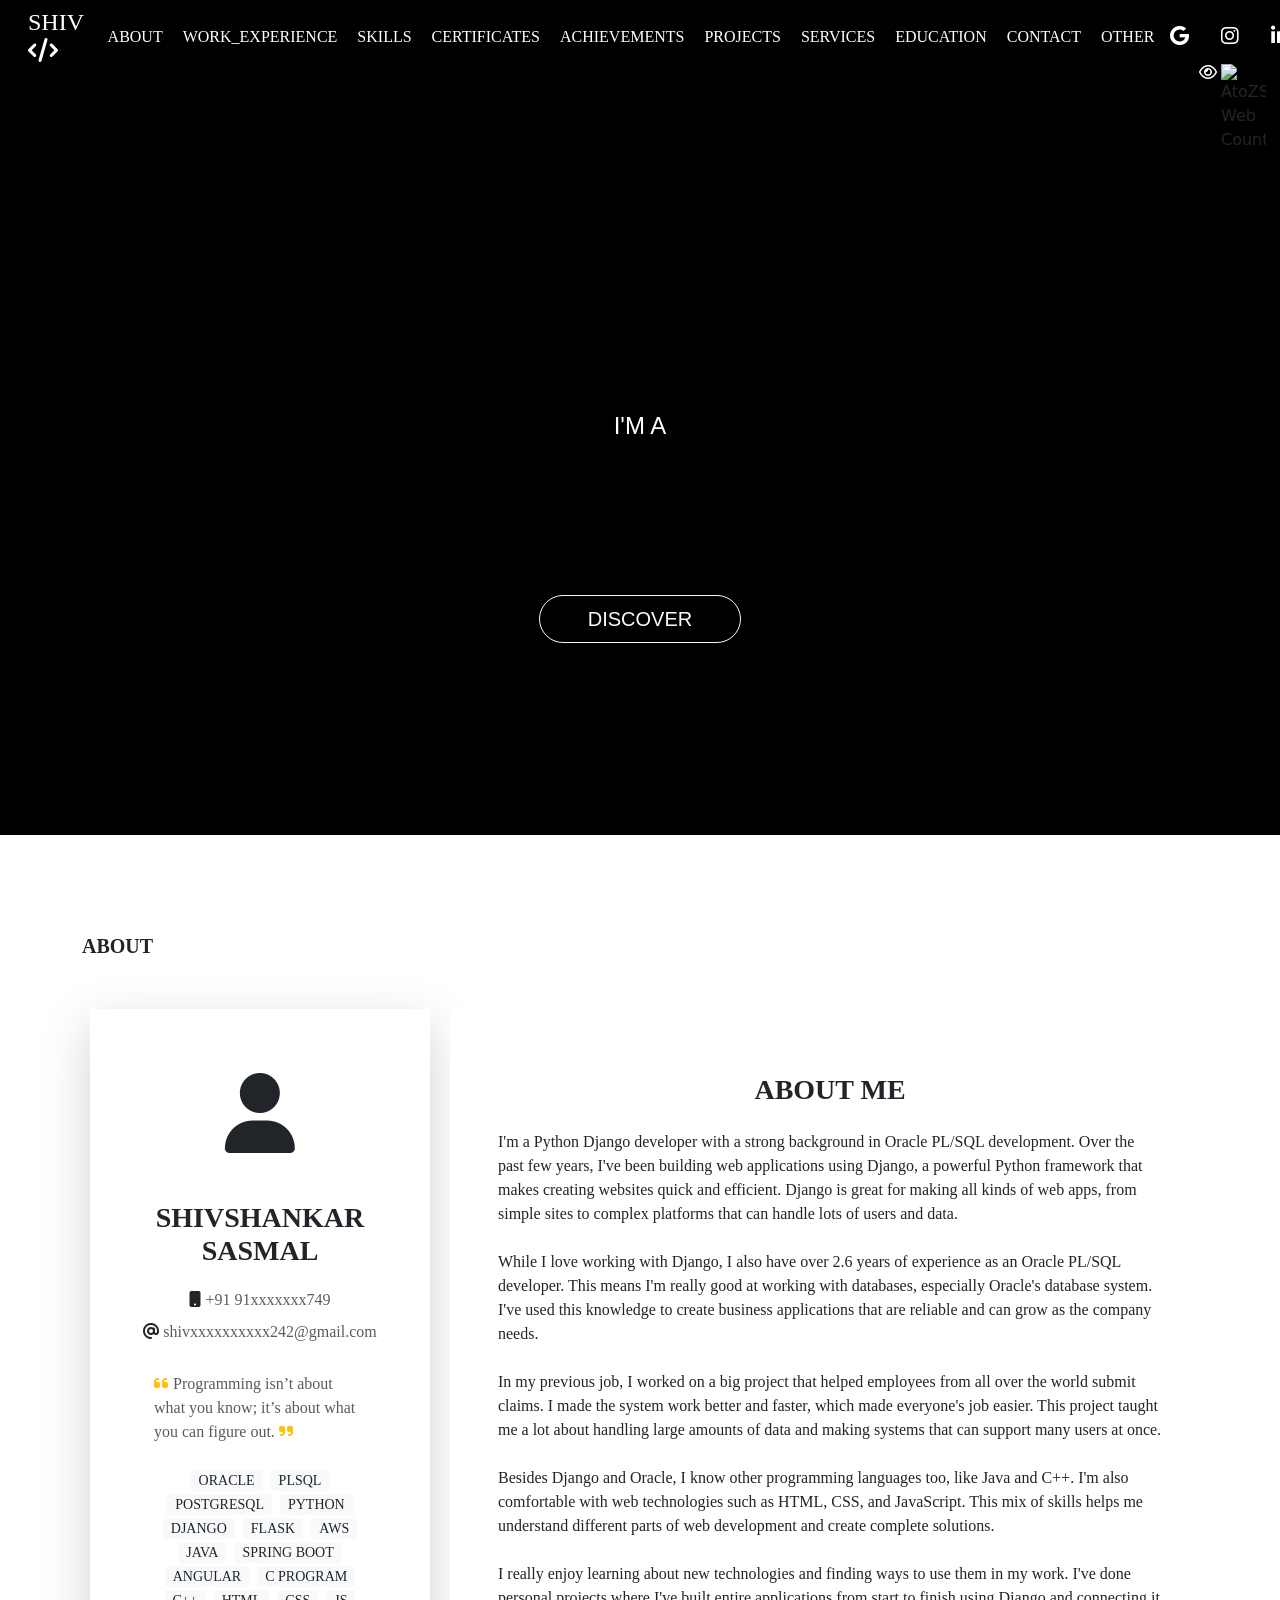
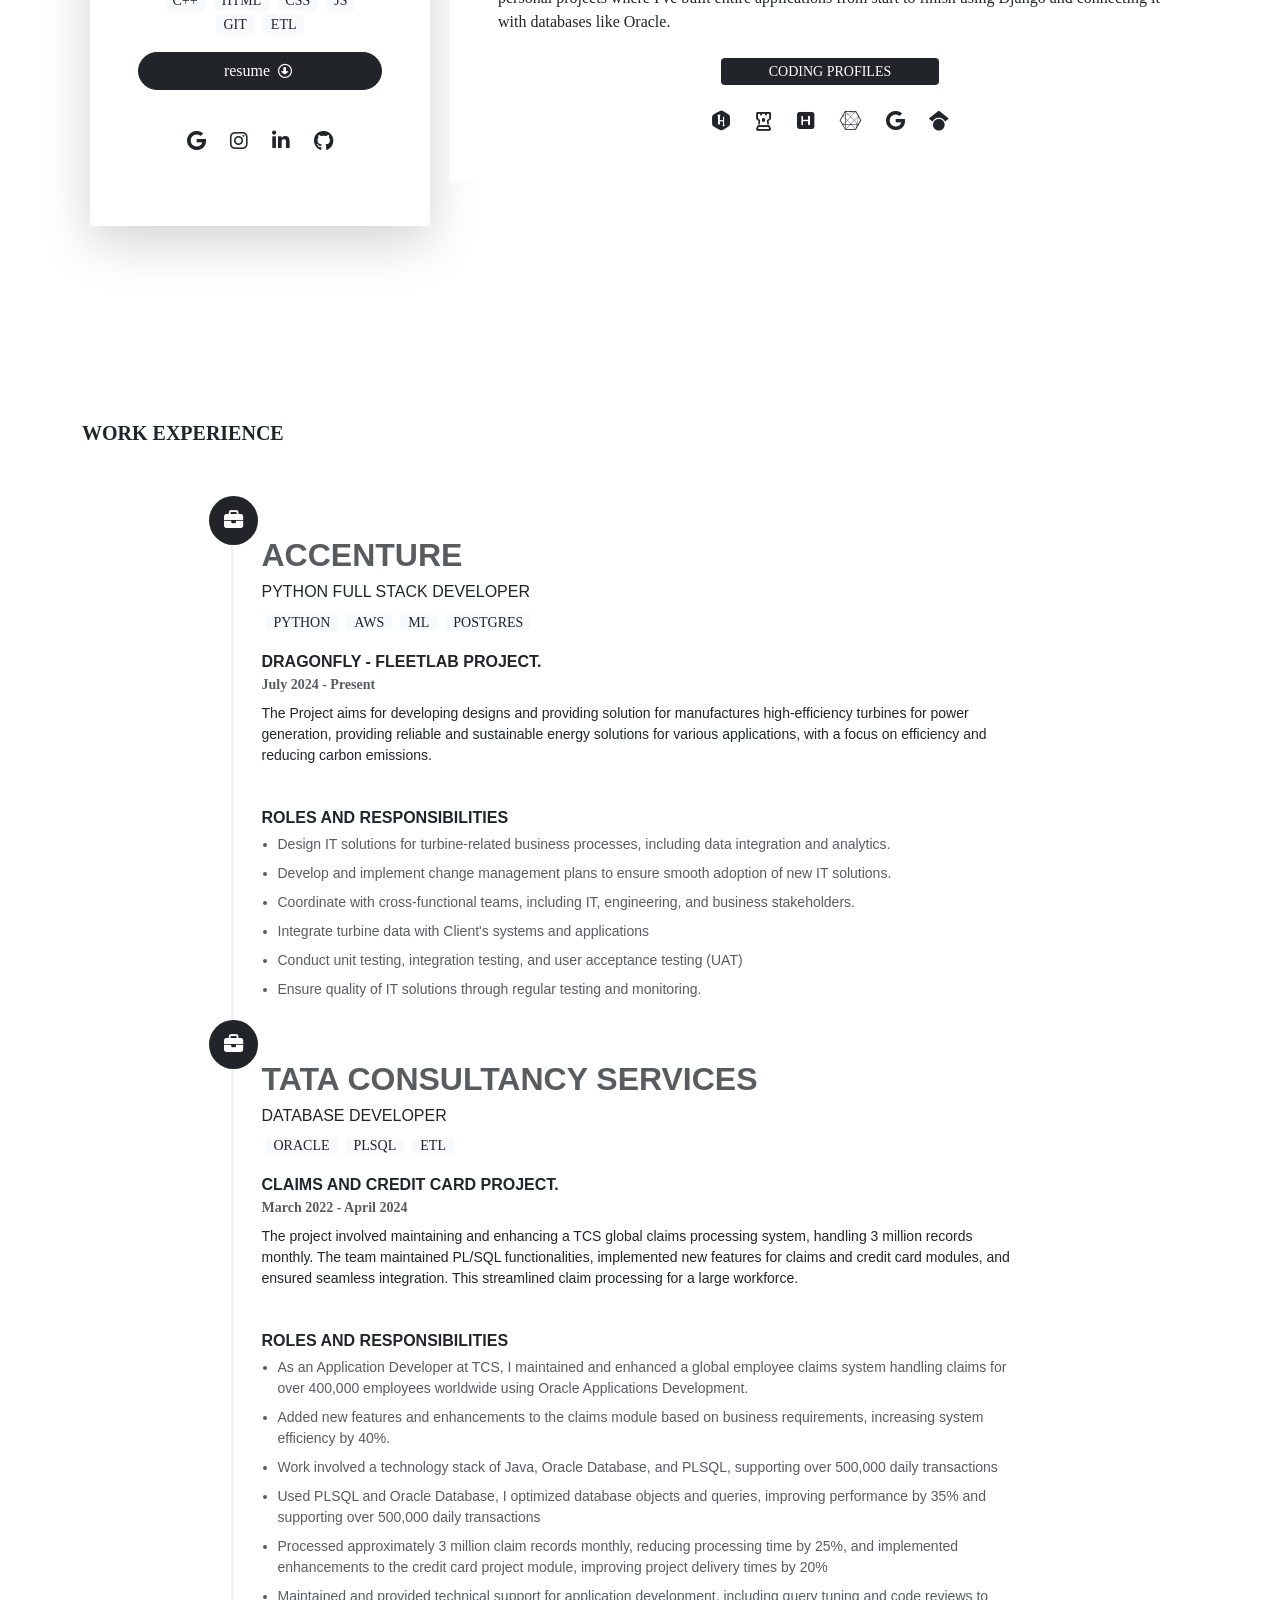
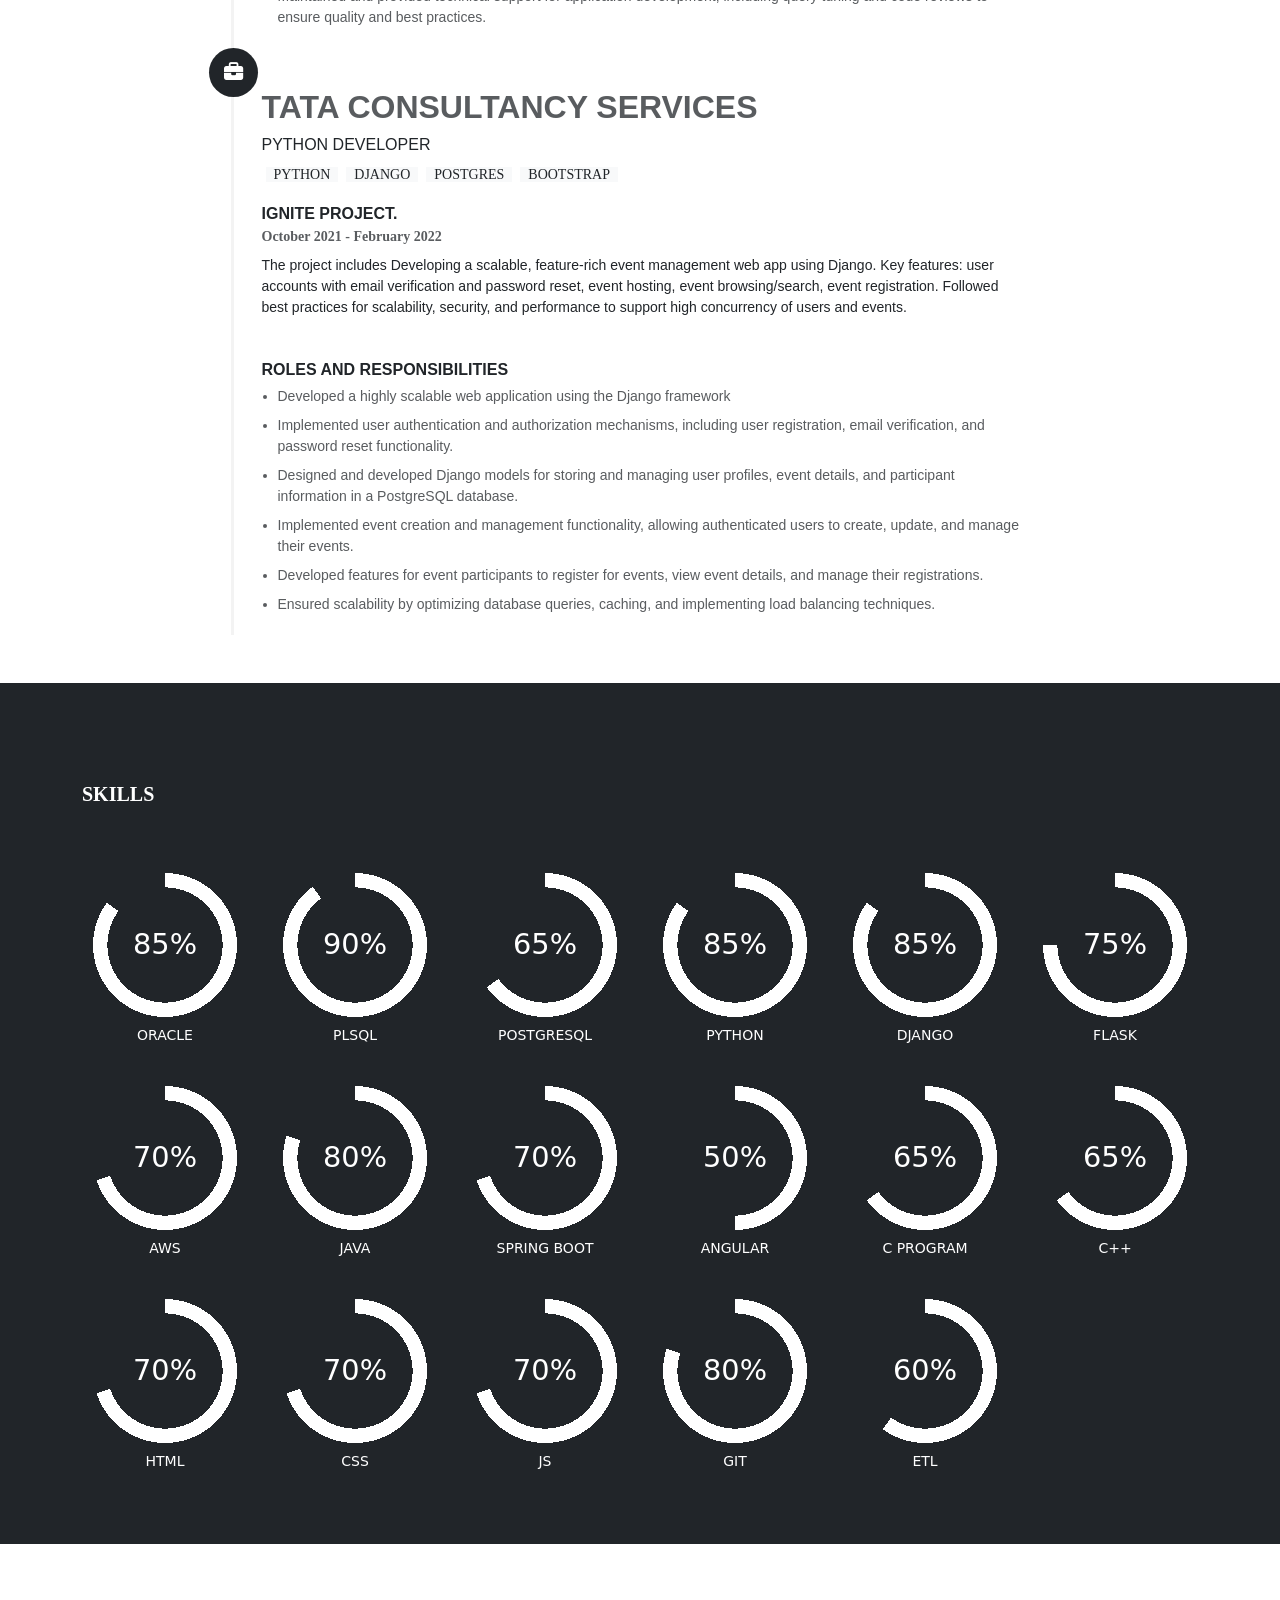
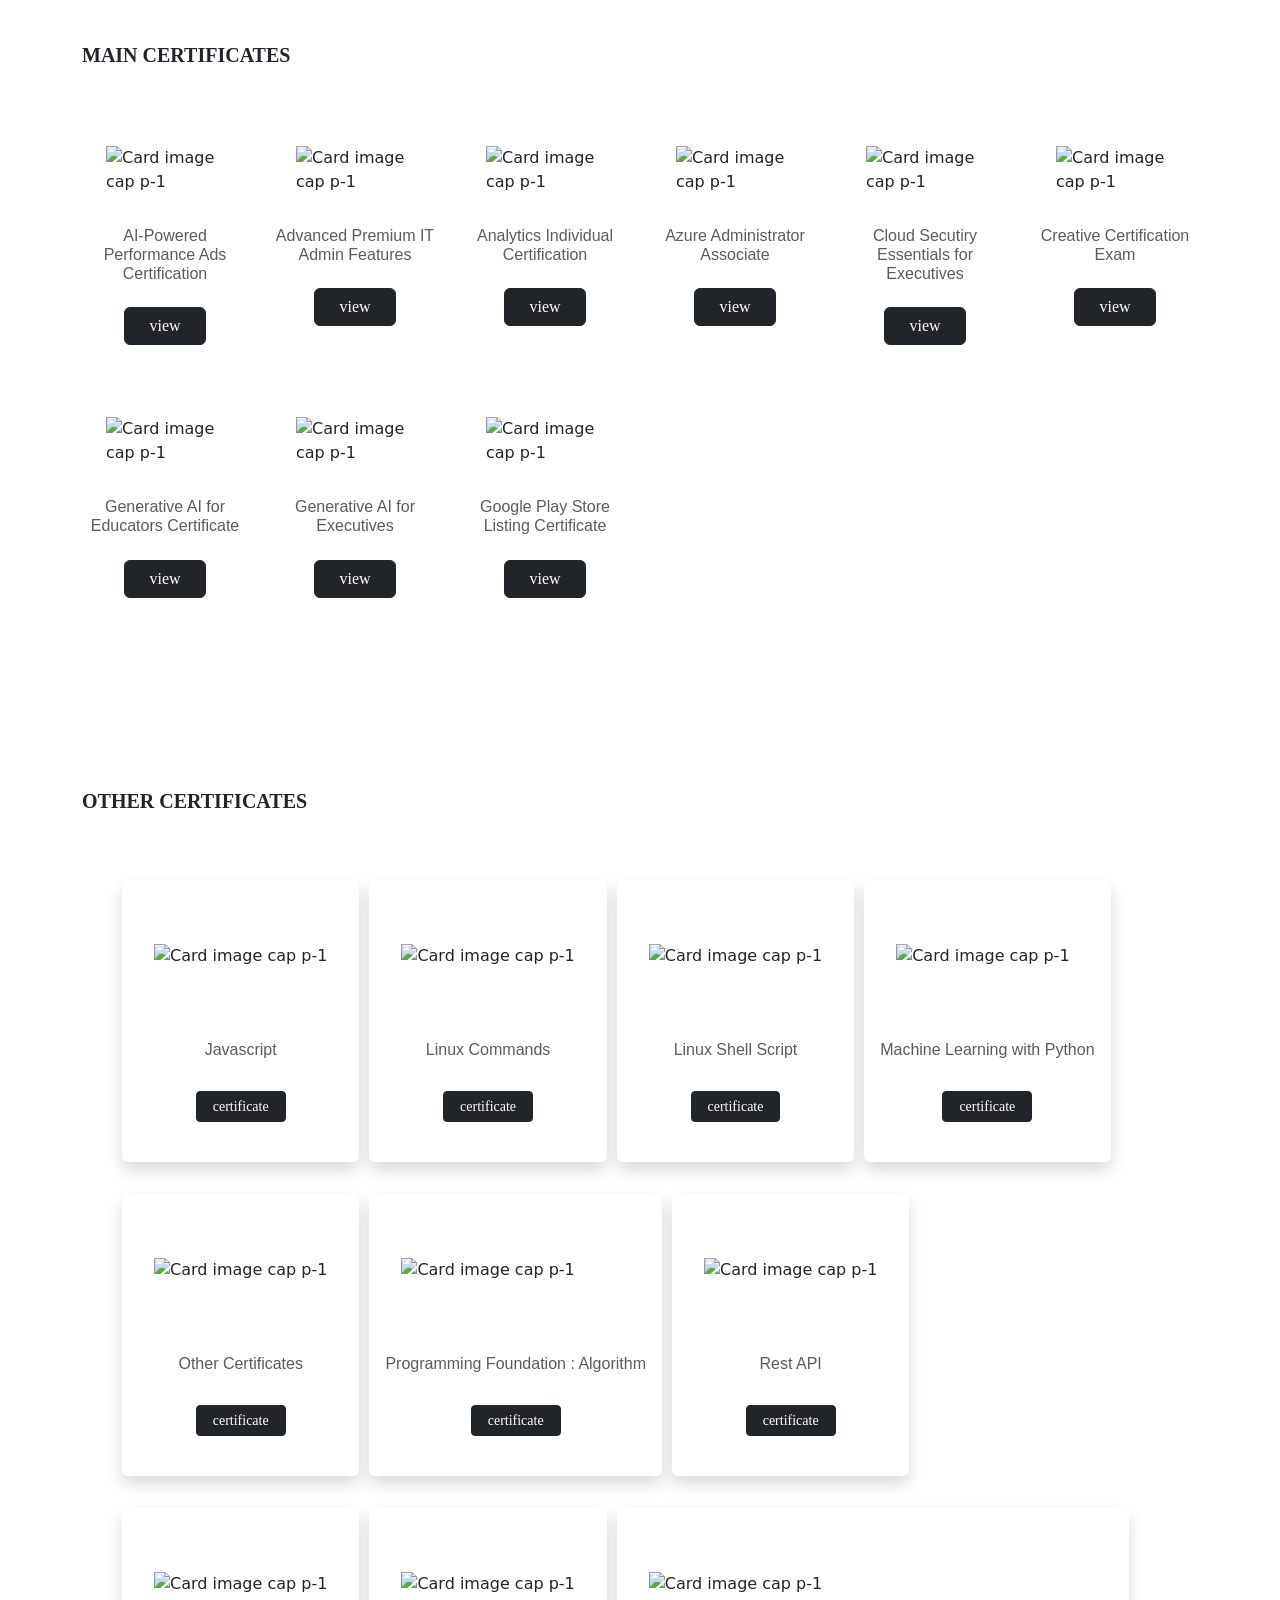
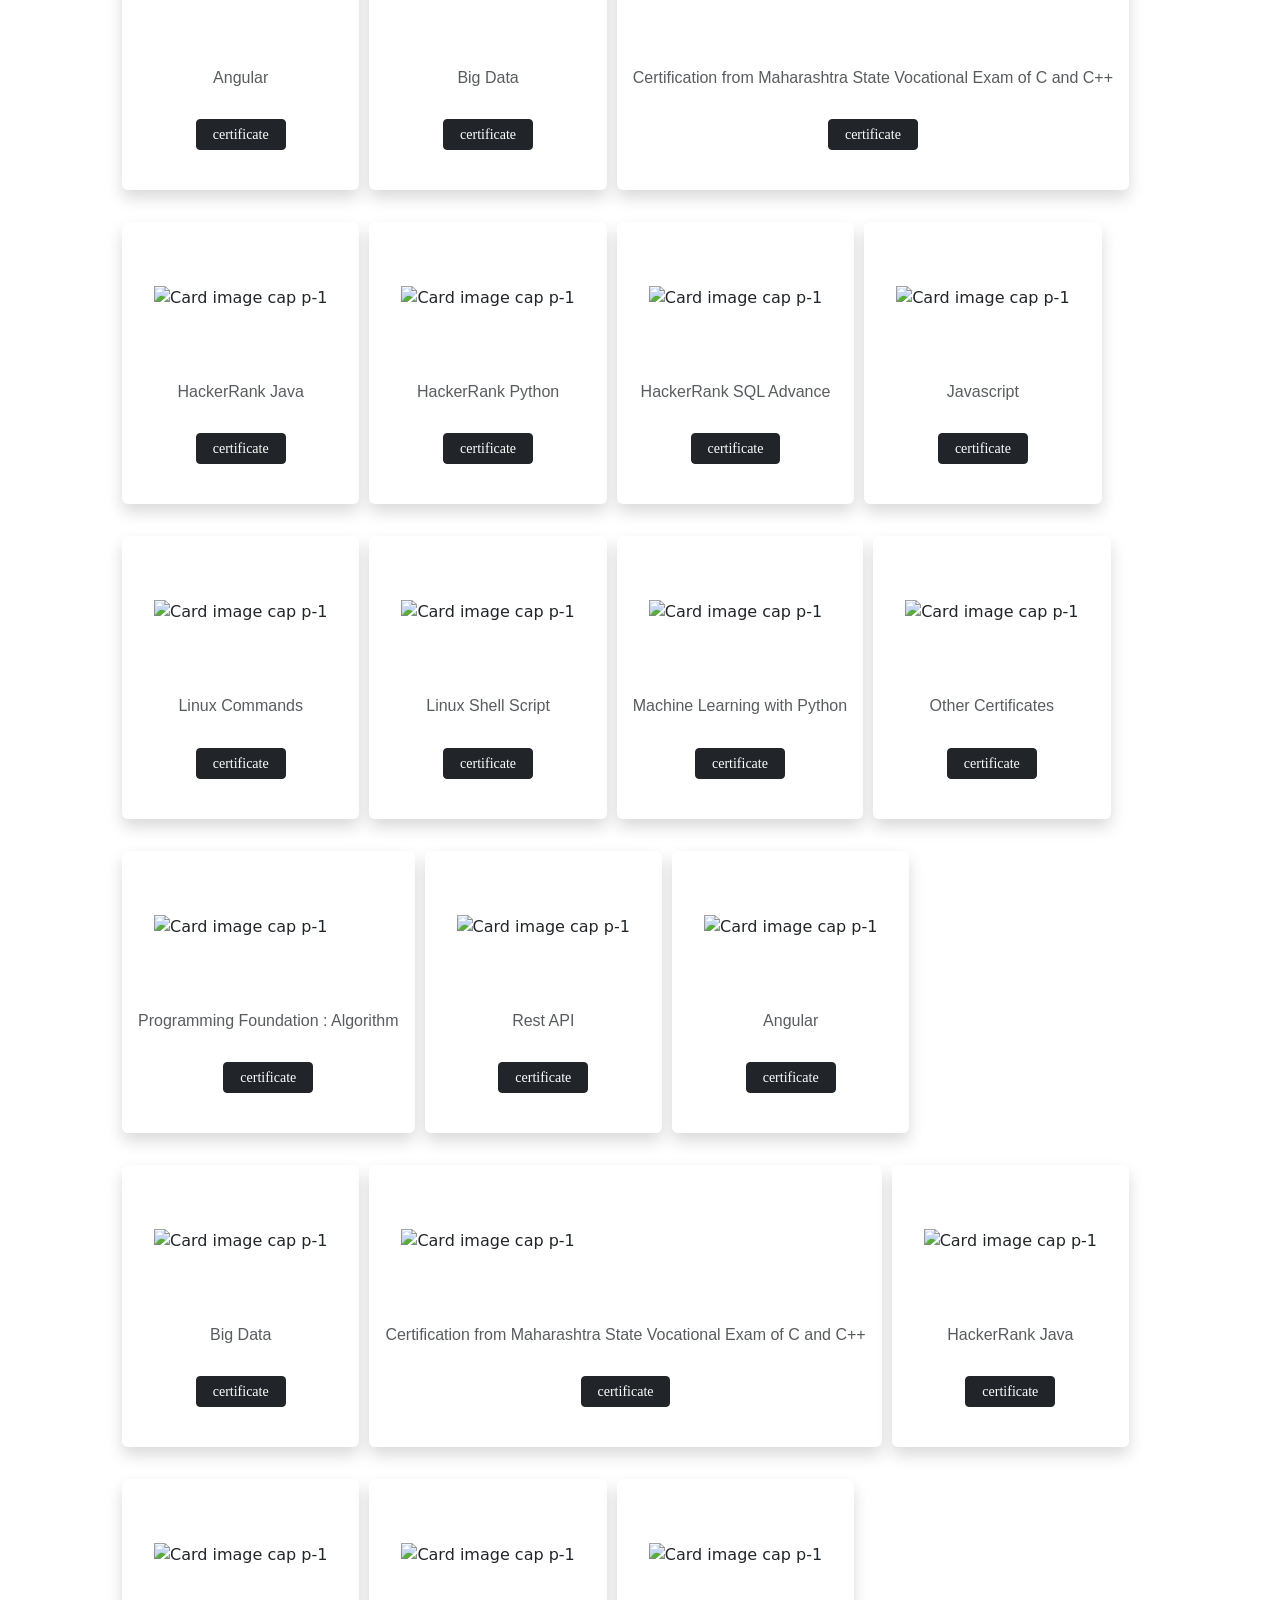
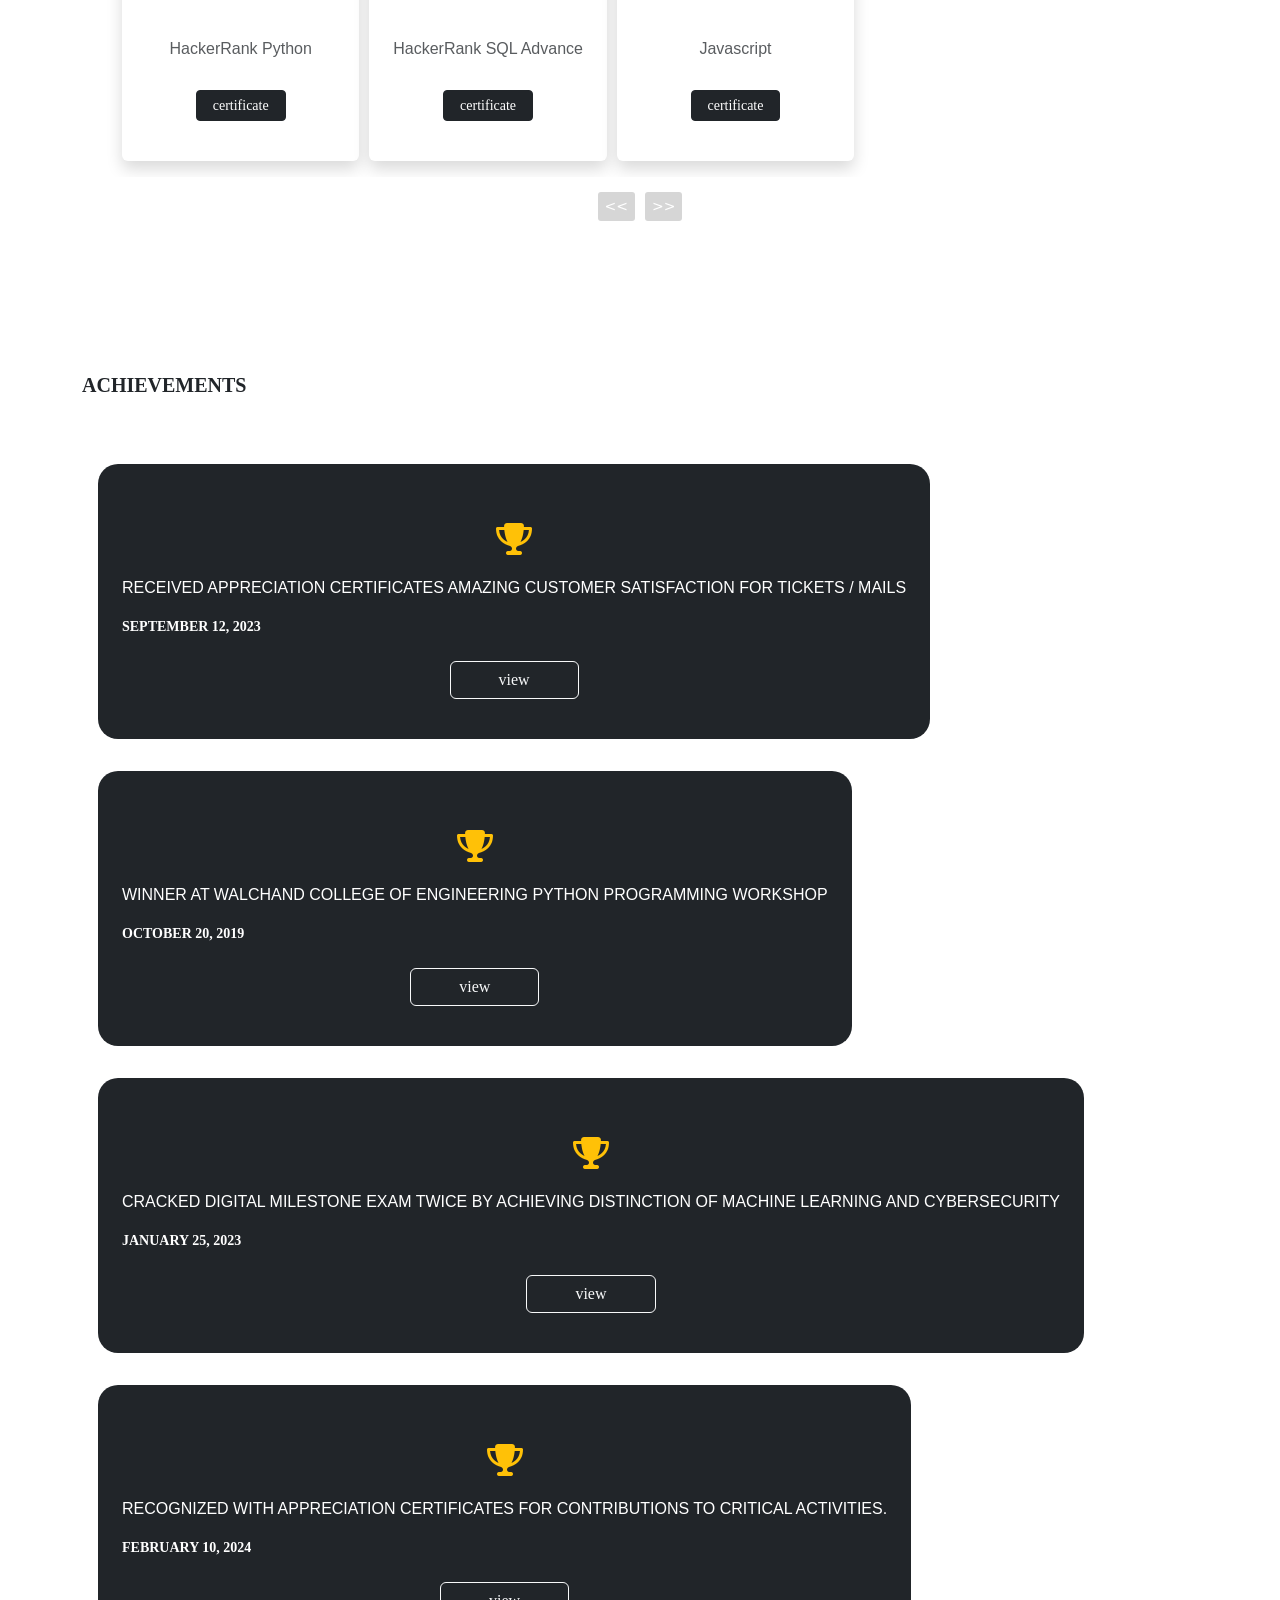
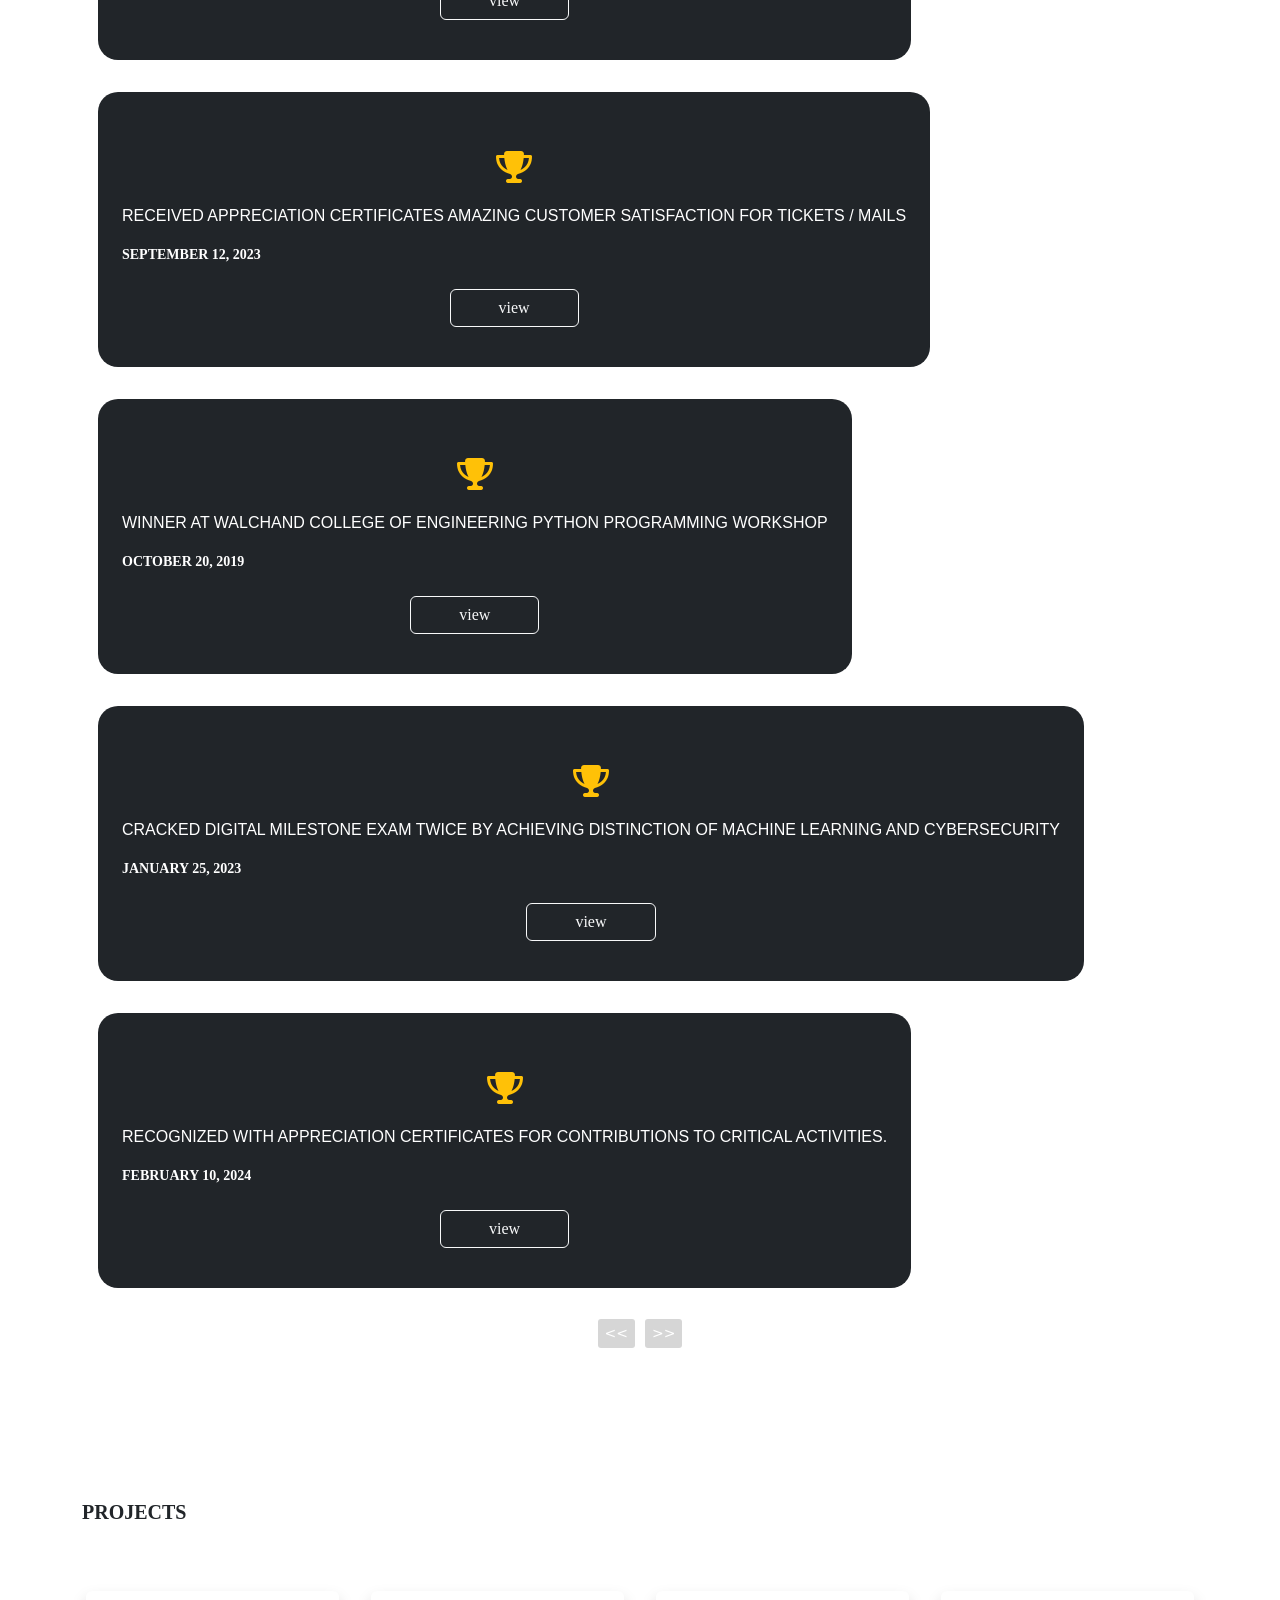
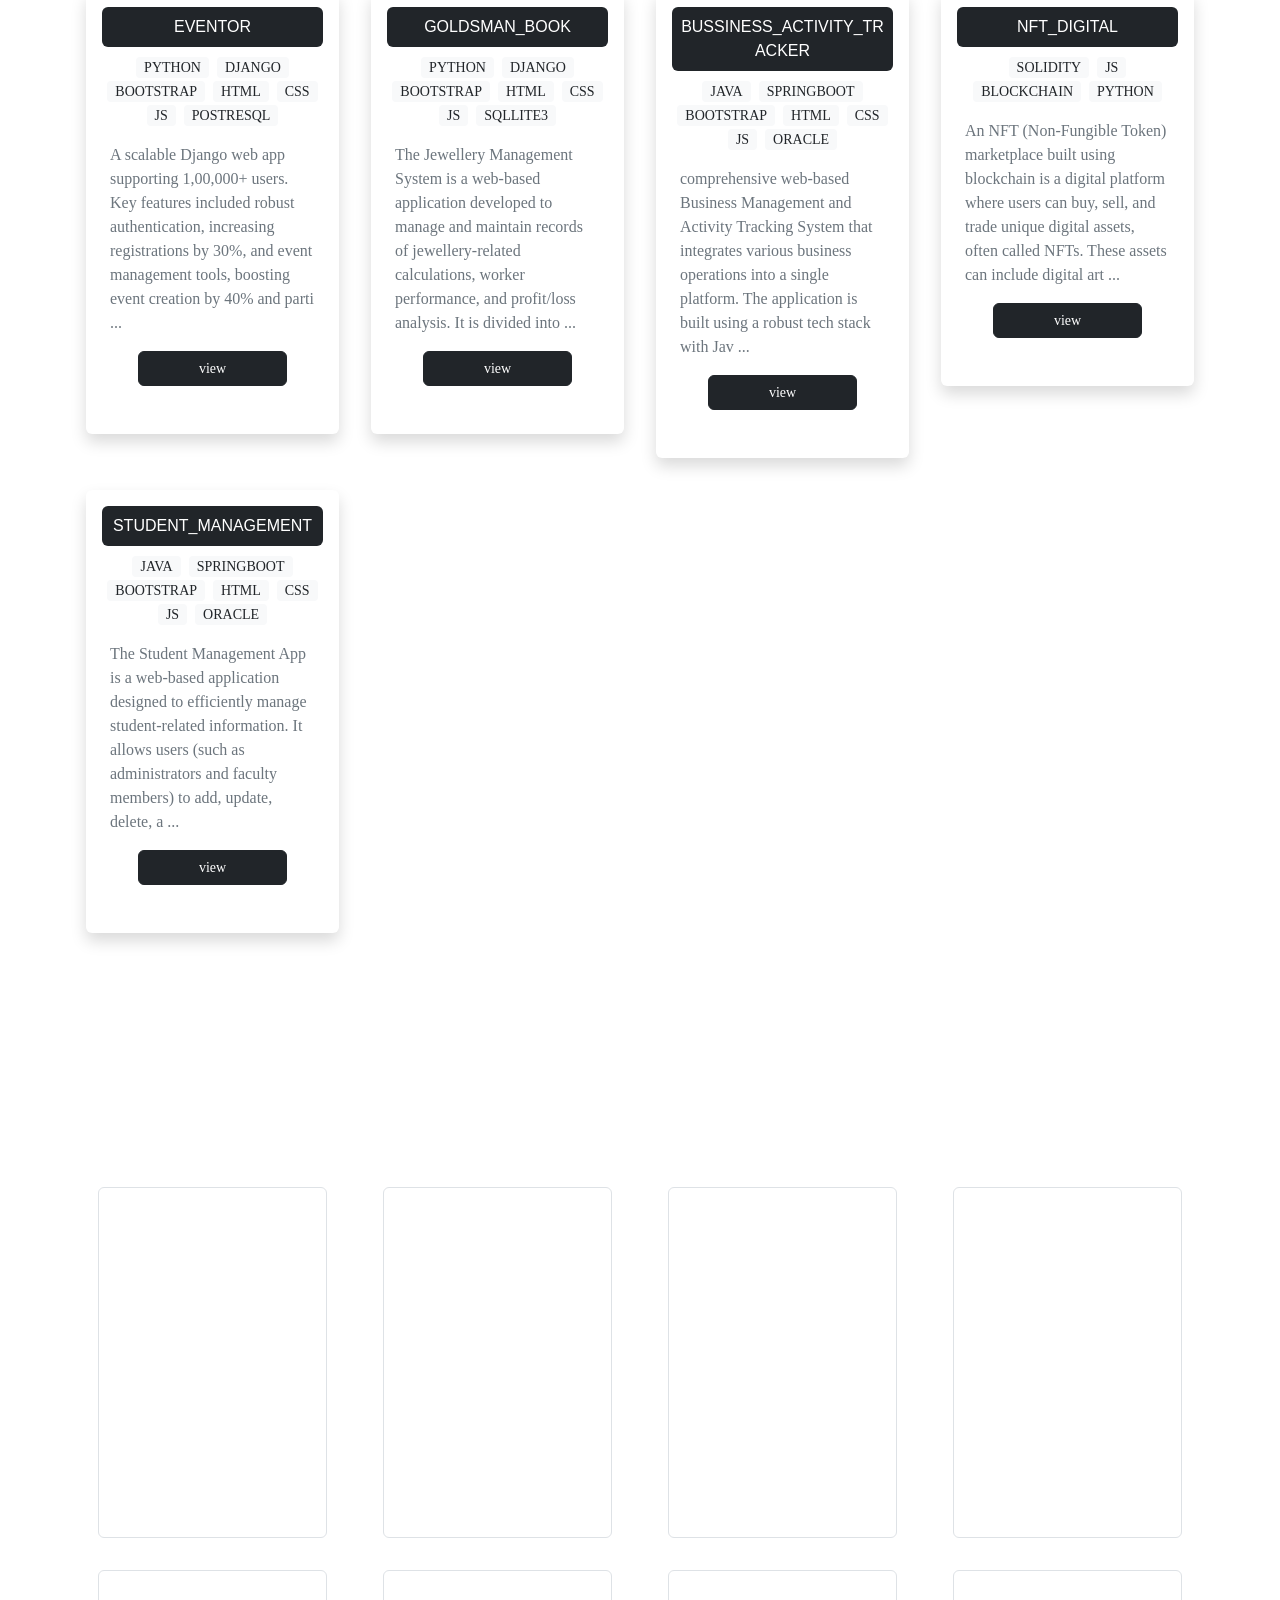
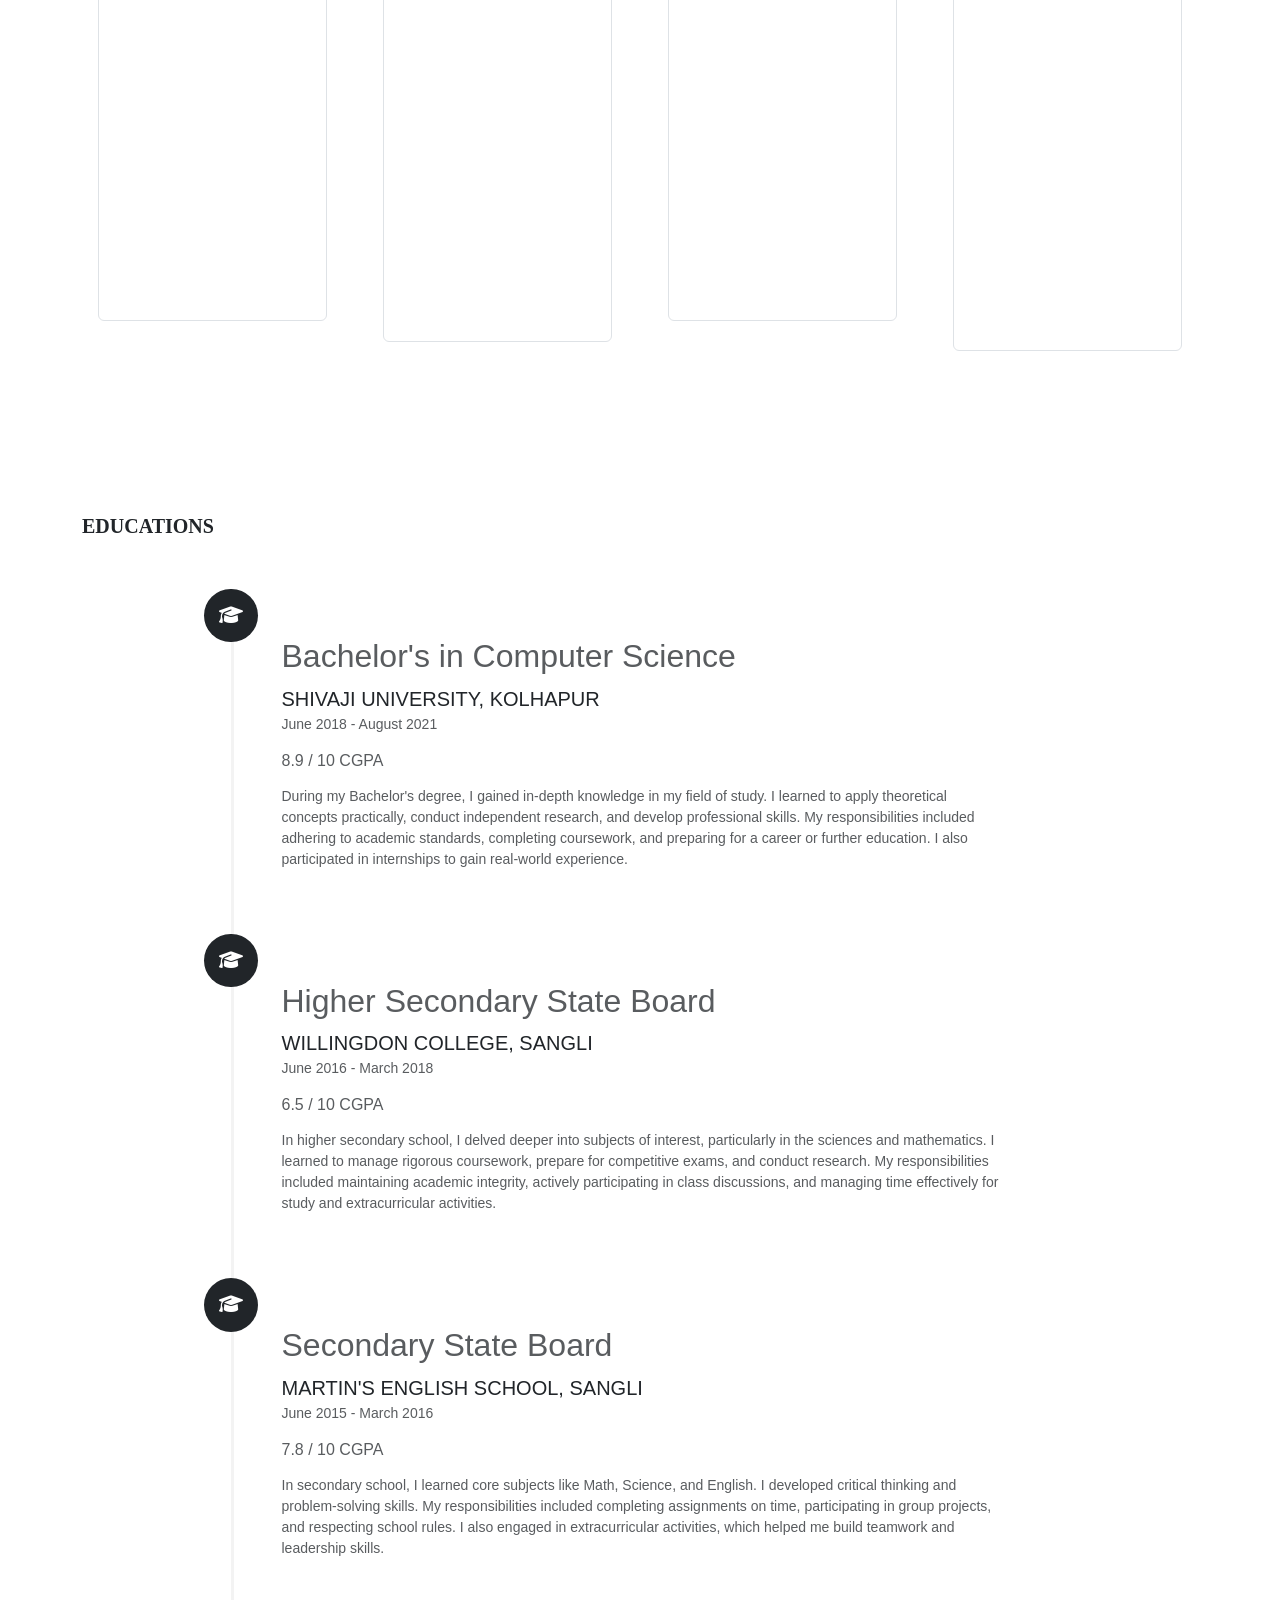
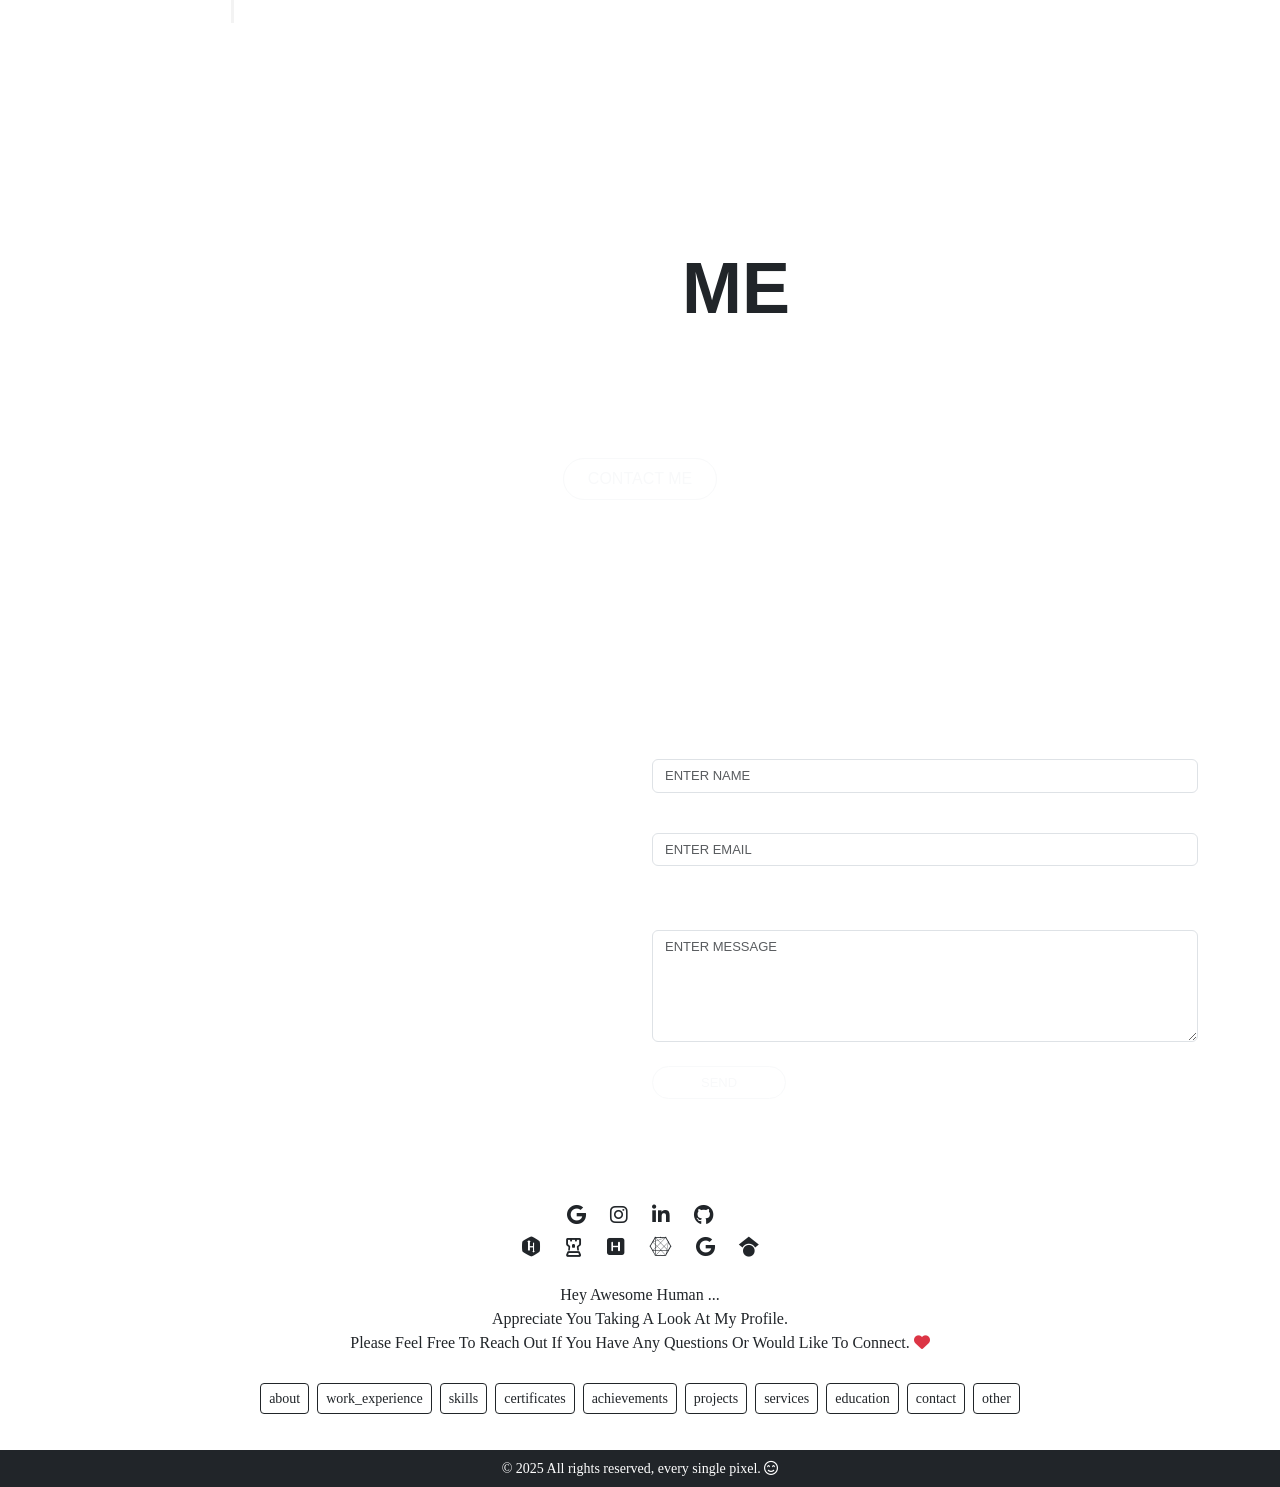
==== index.html @ 8c20015c "Code Updated 17 Mar 2025" ====
<!DOCTYPE html><html lang="en" data-critters-container><head>
  <meta charset="utf-8">
  <title>PORTFOLIO</title>
  <base href="/AngularResumeLive/">
  <meta name="viewport" content="width=device-width, initial-scale=1">
  <link rel="icon" type="image/x-icon" href="favicon.ico">

  <!-- Bootstrap CSS -->
  <link href="https://cdn.jsdelivr.net/npm/bootstrap@5.3.3/dist/css/bootstrap.min.css" rel="stylesheet" integrity="sha384-QWTKZyjpPEjISv5WaRU9OFeRpok6YctnYmDr5pNlyT2bRjXh0JMhjY6hW+ALEwIH" crossorigin="anonymous">

  <!-- Font Awesome  -->
  <link rel="stylesheet" href="https://cdnjs.cloudflare.com/ajax/libs/font-awesome/6.5.2/css/all.min.css">
<style>.owl-carousel,.owl-carousel .owl-item{-webkit-tap-highlight-color:transparent;position:relative}.owl-carousel{display:none;width:100%;z-index:1}.owl-carousel .owl-stage{position:relative;-ms-touch-action:pan-Y;touch-action:manipulation;-moz-backface-visibility:hidden}.owl-carousel .owl-stage:after{content:".";display:block;clear:both;visibility:hidden;line-height:0;height:0}.owl-carousel .owl-stage-outer{position:relative;overflow:hidden;-webkit-transform:translate3d(0,0,0)}.owl-carousel .owl-item{-webkit-backface-visibility:hidden;-moz-backface-visibility:hidden;-ms-backface-visibility:hidden;-webkit-transform:translate3d(0,0,0);-moz-transform:translate3d(0,0,0);-ms-transform:translate3d(0,0,0)}.owl-carousel .owl-item{min-height:1px;float:left;-webkit-backface-visibility:hidden;-webkit-touch-callout:none}.owl-carousel .owl-item img{display:block;width:100%}.owl-carousel .owl-dots.disabled{display:none}.owl-carousel.owl-loaded{display:block}.owl-carousel .owl-nav .owl-next,.owl-carousel .owl-nav .owl-prev{cursor:pointer;-webkit-user-select:none;-khtml-user-select:none;-moz-user-select:none;-ms-user-select:none;user-select:none}.owl-carousel.owl-drag .owl-item{-ms-touch-action:pan-y;touch-action:pan-y;-webkit-user-select:none;-moz-user-select:none;-ms-user-select:none;user-select:none}.owl-theme .owl-dots,.owl-theme .owl-nav{text-align:center;-webkit-tap-highlight-color:transparent}.owl-theme .owl-nav{margin-top:10px}.owl-theme .owl-nav [class*=owl-]{color:#fff;font-size:14px;margin:5px;padding:4px 7px;background:#d6d6d6;display:inline-block;cursor:pointer;border-radius:3px}.owl-theme .owl-nav [class*=owl-]:hover{background:#869791;color:#fff;text-decoration:none}@font-face{font-family:Patrick Hand SC;font-style:normal;font-weight:400;font-display:swap;src:url(https://fonts.gstatic.com/s/patrickhandsc/v15/0nkwC9f7MfsBiWcLtY65AWDK873lgSK7FQc.woff2) format("woff2");unicode-range:U+0102-0103,U+0110-0111,U+0128-0129,U+0168-0169,U+01A0-01A1,U+01AF-01B0,U+0300-0301,U+0303-0304,U+0308-0309,U+0323,U+0329,U+1EA0-1EF9,U+20AB}@font-face{font-family:Patrick Hand SC;font-style:normal;font-weight:400;font-display:swap;src:url(https://fonts.gstatic.com/s/patrickhandsc/v15/0nkwC9f7MfsBiWcLtY65AWDK873lgCK7FQc.woff2) format("woff2");unicode-range:U+0100-02BA,U+02BD-02C5,U+02C7-02CC,U+02CE-02D7,U+02DD-02FF,U+0304,U+0308,U+0329,U+1D00-1DBF,U+1E00-1E9F,U+1EF2-1EFF,U+2020,U+20A0-20AB,U+20AD-20C0,U+2113,U+2C60-2C7F,U+A720-A7FF}@font-face{font-family:Patrick Hand SC;font-style:normal;font-weight:400;font-display:swap;src:url(https://fonts.gstatic.com/s/patrickhandsc/v15/0nkwC9f7MfsBiWcLtY65AWDK873ljiK7.woff2) format("woff2");unicode-range:U+0000-00FF,U+0131,U+0152-0153,U+02BB-02BC,U+02C6,U+02DA,U+02DC,U+0304,U+0308,U+0329,U+2000-206F,U+20AC,U+2122,U+2191,U+2193,U+2212,U+2215,U+FEFF,U+FFFD}@font-face{font-family:Handlee;font-style:normal;font-weight:400;font-display:swap;src:url(https://fonts.gstatic.com/s/handlee/v18/-F6xfjBsISg9aMakPm3wow.woff2) format("woff2");unicode-range:U+0000-00FF,U+0131,U+0152-0153,U+02BB-02BC,U+02C6,U+02DA,U+02DC,U+0304,U+0308,U+0329,U+2000-206F,U+20AC,U+2122,U+2191,U+2193,U+2212,U+2215,U+FEFF,U+FFFD}@font-face{font-family:Patrick Hand;font-style:normal;font-weight:400;font-display:swap;src:url(https://fonts.gstatic.com/s/patrickhand/v23/LDI1apSQOAYtSuYWp8ZhfYe8UcLLq7s.woff2) format("woff2");unicode-range:U+0102-0103,U+0110-0111,U+0128-0129,U+0168-0169,U+01A0-01A1,U+01AF-01B0,U+0300-0301,U+0303-0304,U+0308-0309,U+0323,U+0329,U+1EA0-1EF9,U+20AB}@font-face{font-family:Patrick Hand;font-style:normal;font-weight:400;font-display:swap;src:url(https://fonts.gstatic.com/s/patrickhand/v23/LDI1apSQOAYtSuYWp8ZhfYe8UMLLq7s.woff2) format("woff2");unicode-range:U+0100-02BA,U+02BD-02C5,U+02C7-02CC,U+02CE-02D7,U+02DD-02FF,U+0304,U+0308,U+0329,U+1D00-1DBF,U+1E00-1E9F,U+1EF2-1EFF,U+2020,U+20A0-20AB,U+20AD-20C0,U+2113,U+2C60-2C7F,U+A720-A7FF}@font-face{font-family:Patrick Hand;font-style:normal;font-weight:400;font-display:swap;src:url(https://fonts.gstatic.com/s/patrickhand/v23/LDI1apSQOAYtSuYWp8ZhfYe8XsLL.woff2) format("woff2");unicode-range:U+0000-00FF,U+0131,U+0152-0153,U+02BB-02BC,U+02C6,U+02DA,U+02DC,U+0304,U+0308,U+0329,U+2000-206F,U+20AC,U+2122,U+2191,U+2193,U+2212,U+2215,U+FEFF,U+FFFD}@font-face{font-family:Poppins;font-style:italic;font-weight:100;font-display:swap;src:url(https://fonts.gstatic.com/s/poppins/v22/pxiAyp8kv8JHgFVrJJLmE0tMMPKzSQ.woff2) format("woff2");unicode-range:U+0100-02BA,U+02BD-02C5,U+02C7-02CC,U+02CE-02D7,U+02DD-02FF,U+0304,U+0308,U+0329,U+1D00-1DBF,U+1E00-1E9F,U+1EF2-1EFF,U+2020,U+20A0-20AB,U+20AD-20C0,U+2113,U+2C60-2C7F,U+A720-A7FF}@font-face{font-family:Poppins;font-style:italic;font-weight:100;font-display:swap;src:url(https://fonts.gstatic.com/s/poppins/v22/pxiAyp8kv8JHgFVrJJLmE0tCMPI.woff2) format("woff2");unicode-range:U+0000-00FF,U+0131,U+0152-0153,U+02BB-02BC,U+02C6,U+02DA,U+02DC,U+0304,U+0308,U+0329,U+2000-206F,U+20AC,U+2122,U+2191,U+2193,U+2212,U+2215,U+FEFF,U+FFFD}@font-face{font-family:Poppins;font-style:italic;font-weight:200;font-display:swap;src:url(https://fonts.gstatic.com/s/poppins/v22/pxiDyp8kv8JHgFVrJJLmv1pVGdeOcEg.woff2) format("woff2");unicode-range:U+0100-02BA,U+02BD-02C5,U+02C7-02CC,U+02CE-02D7,U+02DD-02FF,U+0304,U+0308,U+0329,U+1D00-1DBF,U+1E00-1E9F,U+1EF2-1EFF,U+2020,U+20A0-20AB,U+20AD-20C0,U+2113,U+2C60-2C7F,U+A720-A7FF}@font-face{font-family:Poppins;font-style:italic;font-weight:200;font-display:swap;src:url(https://fonts.gstatic.com/s/poppins/v22/pxiDyp8kv8JHgFVrJJLmv1pVF9eO.woff2) format("woff2");unicode-range:U+0000-00FF,U+0131,U+0152-0153,U+02BB-02BC,U+02C6,U+02DA,U+02DC,U+0304,U+0308,U+0329,U+2000-206F,U+20AC,U+2122,U+2191,U+2193,U+2212,U+2215,U+FEFF,U+FFFD}@font-face{font-family:Poppins;font-style:italic;font-weight:300;font-display:swap;src:url(https://fonts.gstatic.com/s/poppins/v22/pxiDyp8kv8JHgFVrJJLm21lVGdeOcEg.woff2) format("woff2");unicode-range:U+0100-02BA,U+02BD-02C5,U+02C7-02CC,U+02CE-02D7,U+02DD-02FF,U+0304,U+0308,U+0329,U+1D00-1DBF,U+1E00-1E9F,U+1EF2-1EFF,U+2020,U+20A0-20AB,U+20AD-20C0,U+2113,U+2C60-2C7F,U+A720-A7FF}@font-face{font-family:Poppins;font-style:italic;font-weight:300;font-display:swap;src:url(https://fonts.gstatic.com/s/poppins/v22/pxiDyp8kv8JHgFVrJJLm21lVF9eO.woff2) format("woff2");unicode-range:U+0000-00FF,U+0131,U+0152-0153,U+02BB-02BC,U+02C6,U+02DA,U+02DC,U+0304,U+0308,U+0329,U+2000-206F,U+20AC,U+2122,U+2191,U+2193,U+2212,U+2215,U+FEFF,U+FFFD}@font-face{font-family:Poppins;font-style:italic;font-weight:400;font-display:swap;src:url(https://fonts.gstatic.com/s/poppins/v22/pxiGyp8kv8JHgFVrJJLufntAKPY.woff2) format("woff2");unicode-range:U+0100-02BA,U+02BD-02C5,U+02C7-02CC,U+02CE-02D7,U+02DD-02FF,U+0304,U+0308,U+0329,U+1D00-1DBF,U+1E00-1E9F,U+1EF2-1EFF,U+2020,U+20A0-20AB,U+20AD-20C0,U+2113,U+2C60-2C7F,U+A720-A7FF}@font-face{font-family:Poppins;font-style:italic;font-weight:400;font-display:swap;src:url(https://fonts.gstatic.com/s/poppins/v22/pxiGyp8kv8JHgFVrJJLucHtA.woff2) format("woff2");unicode-range:U+0000-00FF,U+0131,U+0152-0153,U+02BB-02BC,U+02C6,U+02DA,U+02DC,U+0304,U+0308,U+0329,U+2000-206F,U+20AC,U+2122,U+2191,U+2193,U+2212,U+2215,U+FEFF,U+FFFD}@font-face{font-family:Poppins;font-style:italic;font-weight:500;font-display:swap;src:url(https://fonts.gstatic.com/s/poppins/v22/pxiDyp8kv8JHgFVrJJLmg1hVGdeOcEg.woff2) format("woff2");unicode-range:U+0100-02BA,U+02BD-02C5,U+02C7-02CC,U+02CE-02D7,U+02DD-02FF,U+0304,U+0308,U+0329,U+1D00-1DBF,U+1E00-1E9F,U+1EF2-1EFF,U+2020,U+20A0-20AB,U+20AD-20C0,U+2113,U+2C60-2C7F,U+A720-A7FF}@font-face{font-family:Poppins;font-style:italic;font-weight:500;font-display:swap;src:url(https://fonts.gstatic.com/s/poppins/v22/pxiDyp8kv8JHgFVrJJLmg1hVF9eO.woff2) format("woff2");unicode-range:U+0000-00FF,U+0131,U+0152-0153,U+02BB-02BC,U+02C6,U+02DA,U+02DC,U+0304,U+0308,U+0329,U+2000-206F,U+20AC,U+2122,U+2191,U+2193,U+2212,U+2215,U+FEFF,U+FFFD}@font-face{font-family:Poppins;font-style:italic;font-weight:600;font-display:swap;src:url(https://fonts.gstatic.com/s/poppins/v22/pxiDyp8kv8JHgFVrJJLmr19VGdeOcEg.woff2) format("woff2");unicode-range:U+0100-02BA,U+02BD-02C5,U+02C7-02CC,U+02CE-02D7,U+02DD-02FF,U+0304,U+0308,U+0329,U+1D00-1DBF,U+1E00-1E9F,U+1EF2-1EFF,U+2020,U+20A0-20AB,U+20AD-20C0,U+2113,U+2C60-2C7F,U+A720-A7FF}@font-face{font-family:Poppins;font-style:italic;font-weight:600;font-display:swap;src:url(https://fonts.gstatic.com/s/poppins/v22/pxiDyp8kv8JHgFVrJJLmr19VF9eO.woff2) format("woff2");unicode-range:U+0000-00FF,U+0131,U+0152-0153,U+02BB-02BC,U+02C6,U+02DA,U+02DC,U+0304,U+0308,U+0329,U+2000-206F,U+20AC,U+2122,U+2191,U+2193,U+2212,U+2215,U+FEFF,U+FFFD}@font-face{font-family:Poppins;font-style:italic;font-weight:700;font-display:swap;src:url(https://fonts.gstatic.com/s/poppins/v22/pxiDyp8kv8JHgFVrJJLmy15VGdeOcEg.woff2) format("woff2");unicode-range:U+0100-02BA,U+02BD-02C5,U+02C7-02CC,U+02CE-02D7,U+02DD-02FF,U+0304,U+0308,U+0329,U+1D00-1DBF,U+1E00-1E9F,U+1EF2-1EFF,U+2020,U+20A0-20AB,U+20AD-20C0,U+2113,U+2C60-2C7F,U+A720-A7FF}@font-face{font-family:Poppins;font-style:italic;font-weight:700;font-display:swap;src:url(https://fonts.gstatic.com/s/poppins/v22/pxiDyp8kv8JHgFVrJJLmy15VF9eO.woff2) format("woff2");unicode-range:U+0000-00FF,U+0131,U+0152-0153,U+02BB-02BC,U+02C6,U+02DA,U+02DC,U+0304,U+0308,U+0329,U+2000-206F,U+20AC,U+2122,U+2191,U+2193,U+2212,U+2215,U+FEFF,U+FFFD}@font-face{font-family:Poppins;font-style:italic;font-weight:800;font-display:swap;src:url(https://fonts.gstatic.com/s/poppins/v22/pxiDyp8kv8JHgFVrJJLm111VGdeOcEg.woff2) format("woff2");unicode-range:U+0100-02BA,U+02BD-02C5,U+02C7-02CC,U+02CE-02D7,U+02DD-02FF,U+0304,U+0308,U+0329,U+1D00-1DBF,U+1E00-1E9F,U+1EF2-1EFF,U+2020,U+20A0-20AB,U+20AD-20C0,U+2113,U+2C60-2C7F,U+A720-A7FF}@font-face{font-family:Poppins;font-style:italic;font-weight:800;font-display:swap;src:url(https://fonts.gstatic.com/s/poppins/v22/pxiDyp8kv8JHgFVrJJLm111VF9eO.woff2) format("woff2");unicode-range:U+0000-00FF,U+0131,U+0152-0153,U+02BB-02BC,U+02C6,U+02DA,U+02DC,U+0304,U+0308,U+0329,U+2000-206F,U+20AC,U+2122,U+2191,U+2193,U+2212,U+2215,U+FEFF,U+FFFD}@font-face{font-family:Poppins;font-style:italic;font-weight:900;font-display:swap;src:url(https://fonts.gstatic.com/s/poppins/v22/pxiDyp8kv8JHgFVrJJLm81xVGdeOcEg.woff2) format("woff2");unicode-range:U+0100-02BA,U+02BD-02C5,U+02C7-02CC,U+02CE-02D7,U+02DD-02FF,U+0304,U+0308,U+0329,U+1D00-1DBF,U+1E00-1E9F,U+1EF2-1EFF,U+2020,U+20A0-20AB,U+20AD-20C0,U+2113,U+2C60-2C7F,U+A720-A7FF}@font-face{font-family:Poppins;font-style:italic;font-weight:900;font-display:swap;src:url(https://fonts.gstatic.com/s/poppins/v22/pxiDyp8kv8JHgFVrJJLm81xVF9eO.woff2) format("woff2");unicode-range:U+0000-00FF,U+0131,U+0152-0153,U+02BB-02BC,U+02C6,U+02DA,U+02DC,U+0304,U+0308,U+0329,U+2000-206F,U+20AC,U+2122,U+2191,U+2193,U+2212,U+2215,U+FEFF,U+FFFD}@font-face{font-family:Poppins;font-style:normal;font-weight:100;font-display:swap;src:url(https://fonts.gstatic.com/s/poppins/v22/pxiGyp8kv8JHgFVrLPTufntAKPY.woff2) format("woff2");unicode-range:U+0100-02BA,U+02BD-02C5,U+02C7-02CC,U+02CE-02D7,U+02DD-02FF,U+0304,U+0308,U+0329,U+1D00-1DBF,U+1E00-1E9F,U+1EF2-1EFF,U+2020,U+20A0-20AB,U+20AD-20C0,U+2113,U+2C60-2C7F,U+A720-A7FF}@font-face{font-family:Poppins;font-style:normal;font-weight:100;font-display:swap;src:url(https://fonts.gstatic.com/s/poppins/v22/pxiGyp8kv8JHgFVrLPTucHtA.woff2) format("woff2");unicode-range:U+0000-00FF,U+0131,U+0152-0153,U+02BB-02BC,U+02C6,U+02DA,U+02DC,U+0304,U+0308,U+0329,U+2000-206F,U+20AC,U+2122,U+2191,U+2193,U+2212,U+2215,U+FEFF,U+FFFD}@font-face{font-family:Poppins;font-style:normal;font-weight:200;font-display:swap;src:url(https://fonts.gstatic.com/s/poppins/v22/pxiByp8kv8JHgFVrLFj_Z1JlFc-K.woff2) format("woff2");unicode-range:U+0100-02BA,U+02BD-02C5,U+02C7-02CC,U+02CE-02D7,U+02DD-02FF,U+0304,U+0308,U+0329,U+1D00-1DBF,U+1E00-1E9F,U+1EF2-1EFF,U+2020,U+20A0-20AB,U+20AD-20C0,U+2113,U+2C60-2C7F,U+A720-A7FF}@font-face{font-family:Poppins;font-style:normal;font-weight:200;font-display:swap;src:url(https://fonts.gstatic.com/s/poppins/v22/pxiByp8kv8JHgFVrLFj_Z1xlFQ.woff2) format("woff2");unicode-range:U+0000-00FF,U+0131,U+0152-0153,U+02BB-02BC,U+02C6,U+02DA,U+02DC,U+0304,U+0308,U+0329,U+2000-206F,U+20AC,U+2122,U+2191,U+2193,U+2212,U+2215,U+FEFF,U+FFFD}@font-face{font-family:Poppins;font-style:normal;font-weight:300;font-display:swap;src:url(https://fonts.gstatic.com/s/poppins/v22/pxiByp8kv8JHgFVrLDz8Z1JlFc-K.woff2) format("woff2");unicode-range:U+0100-02BA,U+02BD-02C5,U+02C7-02CC,U+02CE-02D7,U+02DD-02FF,U+0304,U+0308,U+0329,U+1D00-1DBF,U+1E00-1E9F,U+1EF2-1EFF,U+2020,U+20A0-20AB,U+20AD-20C0,U+2113,U+2C60-2C7F,U+A720-A7FF}@font-face{font-family:Poppins;font-style:normal;font-weight:300;font-display:swap;src:url(https://fonts.gstatic.com/s/poppins/v22/pxiByp8kv8JHgFVrLDz8Z1xlFQ.woff2) format("woff2");unicode-range:U+0000-00FF,U+0131,U+0152-0153,U+02BB-02BC,U+02C6,U+02DA,U+02DC,U+0304,U+0308,U+0329,U+2000-206F,U+20AC,U+2122,U+2191,U+2193,U+2212,U+2215,U+FEFF,U+FFFD}@font-face{font-family:Poppins;font-style:normal;font-weight:400;font-display:swap;src:url(https://fonts.gstatic.com/s/poppins/v22/pxiEyp8kv8JHgFVrJJnecmNE.woff2) format("woff2");unicode-range:U+0100-02BA,U+02BD-02C5,U+02C7-02CC,U+02CE-02D7,U+02DD-02FF,U+0304,U+0308,U+0329,U+1D00-1DBF,U+1E00-1E9F,U+1EF2-1EFF,U+2020,U+20A0-20AB,U+20AD-20C0,U+2113,U+2C60-2C7F,U+A720-A7FF}@font-face{font-family:Poppins;font-style:normal;font-weight:400;font-display:swap;src:url(https://fonts.gstatic.com/s/poppins/v22/pxiEyp8kv8JHgFVrJJfecg.woff2) format("woff2");unicode-range:U+0000-00FF,U+0131,U+0152-0153,U+02BB-02BC,U+02C6,U+02DA,U+02DC,U+0304,U+0308,U+0329,U+2000-206F,U+20AC,U+2122,U+2191,U+2193,U+2212,U+2215,U+FEFF,U+FFFD}@font-face{font-family:Poppins;font-style:normal;font-weight:500;font-display:swap;src:url(https://fonts.gstatic.com/s/poppins/v22/pxiByp8kv8JHgFVrLGT9Z1JlFc-K.woff2) format("woff2");unicode-range:U+0100-02BA,U+02BD-02C5,U+02C7-02CC,U+02CE-02D7,U+02DD-02FF,U+0304,U+0308,U+0329,U+1D00-1DBF,U+1E00-1E9F,U+1EF2-1EFF,U+2020,U+20A0-20AB,U+20AD-20C0,U+2113,U+2C60-2C7F,U+A720-A7FF}@font-face{font-family:Poppins;font-style:normal;font-weight:500;font-display:swap;src:url(https://fonts.gstatic.com/s/poppins/v22/pxiByp8kv8JHgFVrLGT9Z1xlFQ.woff2) format("woff2");unicode-range:U+0000-00FF,U+0131,U+0152-0153,U+02BB-02BC,U+02C6,U+02DA,U+02DC,U+0304,U+0308,U+0329,U+2000-206F,U+20AC,U+2122,U+2191,U+2193,U+2212,U+2215,U+FEFF,U+FFFD}@font-face{font-family:Poppins;font-style:normal;font-weight:600;font-display:swap;src:url(https://fonts.gstatic.com/s/poppins/v22/pxiByp8kv8JHgFVrLEj6Z1JlFc-K.woff2) format("woff2");unicode-range:U+0100-02BA,U+02BD-02C5,U+02C7-02CC,U+02CE-02D7,U+02DD-02FF,U+0304,U+0308,U+0329,U+1D00-1DBF,U+1E00-1E9F,U+1EF2-1EFF,U+2020,U+20A0-20AB,U+20AD-20C0,U+2113,U+2C60-2C7F,U+A720-A7FF}@font-face{font-family:Poppins;font-style:normal;font-weight:600;font-display:swap;src:url(https://fonts.gstatic.com/s/poppins/v22/pxiByp8kv8JHgFVrLEj6Z1xlFQ.woff2) format("woff2");unicode-range:U+0000-00FF,U+0131,U+0152-0153,U+02BB-02BC,U+02C6,U+02DA,U+02DC,U+0304,U+0308,U+0329,U+2000-206F,U+20AC,U+2122,U+2191,U+2193,U+2212,U+2215,U+FEFF,U+FFFD}@font-face{font-family:Poppins;font-style:normal;font-weight:700;font-display:swap;src:url(https://fonts.gstatic.com/s/poppins/v22/pxiByp8kv8JHgFVrLCz7Z1JlFc-K.woff2) format("woff2");unicode-range:U+0100-02BA,U+02BD-02C5,U+02C7-02CC,U+02CE-02D7,U+02DD-02FF,U+0304,U+0308,U+0329,U+1D00-1DBF,U+1E00-1E9F,U+1EF2-1EFF,U+2020,U+20A0-20AB,U+20AD-20C0,U+2113,U+2C60-2C7F,U+A720-A7FF}@font-face{font-family:Poppins;font-style:normal;font-weight:700;font-display:swap;src:url(https://fonts.gstatic.com/s/poppins/v22/pxiByp8kv8JHgFVrLCz7Z1xlFQ.woff2) format("woff2");unicode-range:U+0000-00FF,U+0131,U+0152-0153,U+02BB-02BC,U+02C6,U+02DA,U+02DC,U+0304,U+0308,U+0329,U+2000-206F,U+20AC,U+2122,U+2191,U+2193,U+2212,U+2215,U+FEFF,U+FFFD}@font-face{font-family:Poppins;font-style:normal;font-weight:800;font-display:swap;src:url(https://fonts.gstatic.com/s/poppins/v22/pxiByp8kv8JHgFVrLDD4Z1JlFc-K.woff2) format("woff2");unicode-range:U+0100-02BA,U+02BD-02C5,U+02C7-02CC,U+02CE-02D7,U+02DD-02FF,U+0304,U+0308,U+0329,U+1D00-1DBF,U+1E00-1E9F,U+1EF2-1EFF,U+2020,U+20A0-20AB,U+20AD-20C0,U+2113,U+2C60-2C7F,U+A720-A7FF}@font-face{font-family:Poppins;font-style:normal;font-weight:800;font-display:swap;src:url(https://fonts.gstatic.com/s/poppins/v22/pxiByp8kv8JHgFVrLDD4Z1xlFQ.woff2) format("woff2");unicode-range:U+0000-00FF,U+0131,U+0152-0153,U+02BB-02BC,U+02C6,U+02DA,U+02DC,U+0304,U+0308,U+0329,U+2000-206F,U+20AC,U+2122,U+2191,U+2193,U+2212,U+2215,U+FEFF,U+FFFD}@font-face{font-family:Poppins;font-style:normal;font-weight:900;font-display:swap;src:url(https://fonts.gstatic.com/s/poppins/v22/pxiByp8kv8JHgFVrLBT5Z1JlFc-K.woff2) format("woff2");unicode-range:U+0100-02BA,U+02BD-02C5,U+02C7-02CC,U+02CE-02D7,U+02DD-02FF,U+0304,U+0308,U+0329,U+1D00-1DBF,U+1E00-1E9F,U+1EF2-1EFF,U+2020,U+20A0-20AB,U+20AD-20C0,U+2113,U+2C60-2C7F,U+A720-A7FF}@font-face{font-family:Poppins;font-style:normal;font-weight:900;font-display:swap;src:url(https://fonts.gstatic.com/s/poppins/v22/pxiByp8kv8JHgFVrLBT5Z1xlFQ.woff2) format("woff2");unicode-range:U+0000-00FF,U+0131,U+0152-0153,U+02BB-02BC,U+02C6,U+02DA,U+02DC,U+0304,U+0308,U+0329,U+2000-206F,U+20AC,U+2122,U+2191,U+2193,U+2212,U+2215,U+FEFF,U+FFFD}@font-face{font-family:Quicksand;font-style:normal;font-weight:300 700;font-display:swap;src:url(https://fonts.gstatic.com/s/quicksand/v36/6xKtdSZaM9iE8KbpRA_hJFQNcOM.woff2) format("woff2");unicode-range:U+0102-0103,U+0110-0111,U+0128-0129,U+0168-0169,U+01A0-01A1,U+01AF-01B0,U+0300-0301,U+0303-0304,U+0308-0309,U+0323,U+0329,U+1EA0-1EF9,U+20AB}@font-face{font-family:Quicksand;font-style:normal;font-weight:300 700;font-display:swap;src:url(https://fonts.gstatic.com/s/quicksand/v36/6xKtdSZaM9iE8KbpRA_hJVQNcOM.woff2) format("woff2");unicode-range:U+0100-02BA,U+02BD-02C5,U+02C7-02CC,U+02CE-02D7,U+02DD-02FF,U+0304,U+0308,U+0329,U+1D00-1DBF,U+1E00-1E9F,U+1EF2-1EFF,U+2020,U+20A0-20AB,U+20AD-20C0,U+2113,U+2C60-2C7F,U+A720-A7FF}@font-face{font-family:Quicksand;font-style:normal;font-weight:300 700;font-display:swap;src:url(https://fonts.gstatic.com/s/quicksand/v36/6xKtdSZaM9iE8KbpRA_hK1QN.woff2) format("woff2");unicode-range:U+0000-00FF,U+0131,U+0152-0153,U+02BB-02BC,U+02C6,U+02DA,U+02DC,U+0304,U+0308,U+0329,U+2000-206F,U+20AC,U+2122,U+2191,U+2193,U+2212,U+2215,U+FEFF,U+FFFD}.patrick-hand-sc-regular{font-family:Patrick Hand SC,cursive;font-weight:400;font-style:normal}.handlee-regular{font-family:Handlee,cursive;font-weight:400;font-style:normal}.poppins-light{font-family:Poppins,sans-serif;font-weight:300;font-style:normal}.poppins-regular{font-family:Poppins,sans-serif;font-weight:400;font-style:normal}.quicksand{font-family:Quicksand,sans-serif;font-optical-sizing:auto;font-weight:400;font-style:normal}*{margin:0;padding:0}*::selection{color:#fff;background-color:#000}ul{padding:0%;margin:0%}a{scroll-behavior:smooth}.bg-black{background-color:#000;color:#000}.fa-xx{transition:.8s ease-in-out}.fa-xx:hover{transform:scale(1.5);color:gray}.fa-xx-circle-icon{transition:.8s ease-in-out}.fa-xx-circle-icon:hover{transform:scale(1.5);color:#fff}.fixed-div{position:fixed;top:60px;right:10px;z-index:9999}.transparent{background-color:#000000c4;-webkit-backdrop-filter:blur(5px);backdrop-filter:blur(5px)}.modal_transparent{background-color:#fff!important;-webkit-backdrop-filter:blur(5px)!important;backdrop-filter:blur(5px)!important}.text-small{font-size:13px}.selected{border:1px solid black;box-shadow:0 4px 8px #0003}.home-section{background:linear-gradient(to right,#0000,#0000),url("./media/boring_eyes-DW4DPUNZ.gif");background-size:fit;background-color:#000;background-repeat:no-repeat;background-position:top center;background-attachment:fixed}.about-section{background:linear-gradient(to right,#fffc,#fffc),url("./media/triangle-NXMLDWFY.jpg");background-position:center;background-size:cover;background-repeat:no-repeat;background-attachment:fixed}.work-experience-section{background-position:center;background-size:fit;background-repeat:no-repeat}.skills-section{background-position:center;background-repeat:no-repeat;background-attachment:fixed;background-color:#212529}.achievements-section{background:linear-gradient(to right,#fffc,#fffc),url("./media/triangle-NXMLDWFY.jpg");background-position:center;background-size:cover;background-repeat:no-repeat;background-attachment:fixed}.services-section{background:linear-gradient(to right,#0000004d,#00000080),url("./media/green_honeycomb-GZFY3DSG.jpg");background-size:cover;background-position:center;background-repeat:no-repeat;background-attachment:fixed}.contact-section{background:linear-gradient(to right,#0006,#000c),url("./media/red_homeycomb-EQPGO7FV.jpg");background-size:cover;background-position:center;background-repeat:no-repeat;background-attachment:fixed}kbd{white-space:nowrap}.border-rounded{border-radius:20px}@keyframes growProgressBar{0%,33%{--pgPercentage: 0}to{--pgPercentage: var(--value)}}@property --pgPercentage{syntax: "<number>"; inherits: false; initial-value: 0;}div[role=progressbar]{--size: 16vh;--fg: white;--bg: #212529;--pgPercentage: var(--value);animation:growProgressBar 2s 1 forwards;width:var(--size);height:var(--size);display:grid;place-items:center;background:radial-gradient(closest-side,#212529 80%,transparent 0 99.9%,#212529 0),conic-gradient(var(--fg) calc(var(--pgPercentage) * 1%),var(--bg) 0);font-size:calc(var(--size) / 5);border-radius:2px!important;color:var(--fg)}div[role=progressbar]:before{counter-reset:percentage var(--value);content:counter(percentage) "%";border-radius:2px!important}.b-left{border-left:3px solid #f3f3f3;position:relative}.g-cap{position:absolute;left:-30px;top:0;font-size:120%!important;padding:17px 15px!important;color:#fff;border-radius:35px}.g-cap_1{position:absolute;left:-25px;top:0;font-size:120%!important;padding:15px!important;color:#fff;border-radius:35px}.wrapper{display:flex}.wrapper .dynamic-txts{line-height:90px;height:90px;overflow:hidden;background-color:#000}.dynamic-txts li{list-style:none;top:0;position:relative;animation:slide 12s steps(4) infinite}@keyframes slide{to{top:-360px}}.dynamic-txts li{position:relative}.dynamic-txts li:after{content:"";position:absolute;left:0;height:100%;width:100%;background-color:#000;border-left:2px solid black;animation:typing 3s steps(14) infinite}@keyframes typing{40%,60%{left:calc(100% + 30px)}to{left:0}}
</style><link rel="stylesheet" href="styles-2QYTMUJM.css" media="print" onload="this.media='all'"><noscript><link rel="stylesheet" href="styles-2QYTMUJM.css"></noscript><style ng-app-id="ng">.owl-theme[_ngcontent-ng-c2947750150]{display:block}</style></head>
<body><!--nghm-->
  
  <app-root _nghost-ng-c1054121714 ng-version="17.3.11" ngh="1" ng-server-context="ssg"><app-header _ngcontent-ng-c1054121714 _nghost-ng-c2331831365 ngh="0"><section _ngcontent-ng-c2331831365 class="navbar bg-black"><nav _ngcontent-ng-c2331831365 class="fixed-top navbar navbar-expand-lg gap-3 patrick-hand-sc-regular transparent py-2"><div _ngcontent-ng-c2331831365 class="container-fluid"><a _ngcontent-ng-c2331831365 class="font-weight-bolder text-white h4 text-decoration-none my-auto mx-3 fa-xx" href="#home"> SHIV <i _ngcontent-ng-c2331831365 class="fa-solid fa-code"></i></a><button _ngcontent-ng-c2331831365 type="button" data-bs-toggle="collapse" data-bs-target="#navbarCollapse" class="navbar-toggler"><span _ngcontent-ng-c2331831365 class="text-white pt-1"><i _ngcontent-ng-c2331831365 class="fa-bars fa-lg fa-solid"></i></span></button><div _ngcontent-ng-c2331831365 id="navbarCollapse" class="collapse navbar-collapse"><div _ngcontent-ng-c2331831365 navbarautotoggle class="navbar-nav text-uppercase text-center mx-auto d-flex gap-1"><a _ngcontent-ng-c2331831365 class="nav-item nav-link text-uppercase text-white lead fa-xx ng-star-inserted" href="#about"> About </a><a _ngcontent-ng-c2331831365 class="nav-item nav-link text-uppercase text-white lead fa-xx ng-star-inserted" href="#work-experience"> Work_Experience </a><a _ngcontent-ng-c2331831365 class="nav-item nav-link text-uppercase text-white lead fa-xx ng-star-inserted" href="#skills"> Skills </a><a _ngcontent-ng-c2331831365 class="nav-item nav-link text-uppercase text-white lead fa-xx ng-star-inserted" href="#certificates"> Certificates </a><a _ngcontent-ng-c2331831365 class="nav-item nav-link text-uppercase text-white lead fa-xx ng-star-inserted" href="#achievements"> Achievements </a><a _ngcontent-ng-c2331831365 class="nav-item nav-link text-uppercase text-white lead fa-xx ng-star-inserted" href="#projects"> Projects </a><a _ngcontent-ng-c2331831365 class="nav-item nav-link text-uppercase text-white lead fa-xx ng-star-inserted" href="#services"> Services </a><a _ngcontent-ng-c2331831365 class="nav-item nav-link text-uppercase text-white lead fa-xx ng-star-inserted" href="#education"> Education </a><a _ngcontent-ng-c2331831365 class="nav-item nav-link text-uppercase text-white lead fa-xx ng-star-inserted" href="#contact"> Contact </a><a _ngcontent-ng-c2331831365 class="nav-item nav-link text-uppercase text-white lead fa-xx ng-star-inserted" href="#footer"> Other </a><!----></div></div><div _ngcontent-ng-c2331831365 id="navbarCollapse" class="collapse navbar-collapse"><div _ngcontent-ng-c2331831365 class="navbar-nav ms-auto text-uppercase text-center"><div _ngcontent-ng-c2331831365 class="d-flex justify-content-around gap-3"><a _ngcontent-ng-c2331831365 target="_blank" navbarautotoggle class="nav-item nav-link text-white fa-xx ng-star-inserted" href="https://www.google.com/search?q=Shivshankar+Sasmal"><i _ngcontent-ng-c2331831365 class="fa-brands fa-google fa-lg"></i></a><a _ngcontent-ng-c2331831365 target="_blank" navbarautotoggle class="nav-item nav-link text-white fa-xx ng-star-inserted" href="https://www.instagram.com/om.nama.shivaa/"><i _ngcontent-ng-c2331831365 class="fa-brands fa-instagram fa-lg"></i></a><a _ngcontent-ng-c2331831365 target="_blank" navbarautotoggle class="nav-item nav-link text-white fa-xx ng-star-inserted" href="https://www.linkedin.com/in/shivshankarsasmal/"><i _ngcontent-ng-c2331831365 class="fa-brands fa-lg fa-linkedin-in"></i></a><a _ngcontent-ng-c2331831365 target="_blank" navbarautotoggle class="nav-item nav-link text-white fa-xx ng-star-inserted" href="https://github.com/Shivshankar-sasmal/"><i _ngcontent-ng-c2331831365 class="fa-brands fa-github fa-lg"></i></a><!----></div></div></div></div></nav><div _ngcontent-ng-c2331831365 class="pt-1">&nbsp;</div></section></app-header><app-home _ngcontent-ng-c1054121714 _nghost-ng-c240710332 ngh="1"><section _ngcontent-ng-c240710332 id="home" class="home-section"><div _ngcontent-ng-c240710332 class="container-fluid py-4"><div _ngcontent-ng-c240710332 class="d-flex justify-content-end"><div _ngcontent-ng-c240710332 class="p-1 disabled fixed-div transparent d-flex justify-content-center"><i _ngcontent-ng-c240710332 class="fa-regular fa-eye px-1 text-white"></i><img _ngcontent-ng-c240710332 src="https://www.coolseotools.com/website-visitor-counter/count/&amp;style=style12&amp;show=p&amp;num=5&amp;uid=Hp" width="45px" title="Web Counter" alt="AtoZSEOTools Web Counter" class="img-fluid"></div></div><div _ngcontent-ng-c240710332 class="my-5"> &nbsp; </div><div _ngcontent-ng-c240710332 class="my-5"> &nbsp; </div><div _ngcontent-ng-c240710332 class="my-5"> &nbsp; </div><br _ngcontent-ng-c240710332><div _ngcontent-ng-c240710332 class="pt-2 pb-1 text-center text-white handlee-regular"><div _ngcontent-ng-c240710332 class="text-white poppins-regular pt-5 text-center text-uppercase h4"> I'm a </div><div _ngcontent-ng-c240710332 class="pb-1 text-center text-white handlee-regular"><div _ngcontent-ng-c240710332 class="wrapper display-3 text-white poppins-regular"><ul _ngcontent-ng-c240710332 class="dynamic-txts mx-auto px-4"><li _ngcontent-ng-c240710332><span _ngcontent-ng-c240710332 class="text-danger text-uppercase fw-bold"> Developer </span></li><li _ngcontent-ng-c240710332><span _ngcontent-ng-c240710332 class="text-danger text-uppercase fw-bold"> Web Designer </span></li><li _ngcontent-ng-c240710332><span _ngcontent-ng-c240710332 class="text-danger text-uppercase fw-bold"> Freelancer </span></li><li _ngcontent-ng-c240710332><span _ngcontent-ng-c240710332 class="text-danger text-uppercase fw-bold"> Analyst </span></li></ul></div></div></div><div _ngcontent-ng-c240710332 class="py-5 text-center poppins-regular text-uppercase"><a _ngcontent-ng-c240710332 href="#about" class="btn btn-lg btn-outline-light rounded-pill px-5 quicksand">Discover</a></div><div _ngcontent-ng-c240710332 class="my-5"> &nbsp; </div></div></section></app-home><app-about _ngcontent-ng-c1054121714 _nghost-ng-c80265275 ngh="2"><section _ngcontent-ng-c80265275 id="about" class="about-section"><div _ngcontent-ng-c80265275 class="container py-5"><div _ngcontent-ng-c80265275 class="handlee-regular lead text-uppercase py-5 fw-bold"> About </div><div _ngcontent-ng-c80265275 class="row"><div _ngcontent-ng-c80265275 class="col-12 col-lg-4 col-md-7 mx-auto rounded mb-5"><div _ngcontent-ng-c80265275 class="mx-2 shadow-lg p-5 bg-white"><i _ngcontent-ng-c80265275 class="fa-solid fa-user display-1 text-center my-3 d-block fa-xx"></i><div _ngcontent-ng-c80265275 class="card border-0 handlee-regular py-4"><div _ngcontent-ng-c80265275 class="text-center text-uppercase fw-bold handlee-regular h3 py-2">Shivshankar Sasmal</div><div _ngcontent-ng-c80265275 class="py-1 text-center"><i _ngcontent-ng-c80265275 class="fa-solid fa-mobile-button"></i><a _ngcontent-ng-c80265275 class="text-decoration-none text-muted" href="tel:+91 91xxxxxxx749"> +91 91xxxxxxx749 </a></div><div _ngcontent-ng-c80265275 class="py-1 text-center"><i _ngcontent-ng-c80265275 class="fa-solid fa-at"></i><a _ngcontent-ng-c80265275 class="text-decoration-none text-muted" href="mailto:shivxxxxxxxxxx242@gmail.com"> shivxxxxxxxxxx242@gmail.com </a></div><div _ngcontent-ng-c80265275 class="p-3 my-2 text-muted"><i _ngcontent-ng-c80265275 class="fa-solid fa-quote-left text-warning"></i> Programming isn’t about what you know; it’s about what you can figure out. <i _ngcontent-ng-c80265275 class="fa-solid fa-quote-right text-warning"></i></div><div _ngcontent-ng-c80265275 class="text-center"><kbd _ngcontent-ng-c80265275 class="mx-1 bg-light text-dark text-uppercase px-2 small patrick-hand-sc-regular ng-star-inserted">Oracle</kbd><kbd _ngcontent-ng-c80265275 class="mx-1 bg-light text-dark text-uppercase px-2 small patrick-hand-sc-regular ng-star-inserted">PLSQL</kbd><kbd _ngcontent-ng-c80265275 class="mx-1 bg-light text-dark text-uppercase px-2 small patrick-hand-sc-regular ng-star-inserted">PostgreSQL</kbd><kbd _ngcontent-ng-c80265275 class="mx-1 bg-light text-dark text-uppercase px-2 small patrick-hand-sc-regular ng-star-inserted">Python</kbd><kbd _ngcontent-ng-c80265275 class="mx-1 bg-light text-dark text-uppercase px-2 small patrick-hand-sc-regular ng-star-inserted">Django</kbd><kbd _ngcontent-ng-c80265275 class="mx-1 bg-light text-dark text-uppercase px-2 small patrick-hand-sc-regular ng-star-inserted">Flask</kbd><kbd _ngcontent-ng-c80265275 class="mx-1 bg-light text-dark text-uppercase px-2 small patrick-hand-sc-regular ng-star-inserted">AWS</kbd><kbd _ngcontent-ng-c80265275 class="mx-1 bg-light text-dark text-uppercase px-2 small patrick-hand-sc-regular ng-star-inserted">Java</kbd><kbd _ngcontent-ng-c80265275 class="mx-1 bg-light text-dark text-uppercase px-2 small patrick-hand-sc-regular ng-star-inserted">Spring Boot</kbd><kbd _ngcontent-ng-c80265275 class="mx-1 bg-light text-dark text-uppercase px-2 small patrick-hand-sc-regular ng-star-inserted">Angular</kbd><kbd _ngcontent-ng-c80265275 class="mx-1 bg-light text-dark text-uppercase px-2 small patrick-hand-sc-regular ng-star-inserted">C Program</kbd><kbd _ngcontent-ng-c80265275 class="mx-1 bg-light text-dark text-uppercase px-2 small patrick-hand-sc-regular ng-star-inserted">C++</kbd><kbd _ngcontent-ng-c80265275 class="mx-1 bg-light text-dark text-uppercase px-2 small patrick-hand-sc-regular ng-star-inserted">HTML</kbd><kbd _ngcontent-ng-c80265275 class="mx-1 bg-light text-dark text-uppercase px-2 small patrick-hand-sc-regular ng-star-inserted">CSS</kbd><kbd _ngcontent-ng-c80265275 class="mx-1 bg-light text-dark text-uppercase px-2 small patrick-hand-sc-regular ng-star-inserted">JS</kbd><kbd _ngcontent-ng-c80265275 class="mx-1 bg-light text-dark text-uppercase px-2 small patrick-hand-sc-regular ng-star-inserted">Git</kbd><kbd _ngcontent-ng-c80265275 class="mx-1 bg-light text-dark text-uppercase px-2 small patrick-hand-sc-regular ng-star-inserted">ETL</kbd><!----></div><a _ngcontent-ng-c80265275 download="true" target="_blank" class="text-lowercase my-3 btn btn-dark w-100 rounded-pill" href="https://drive.google.com/file/d/1WJof-8sBLTPreycVFmj-5QoDGJPLsuUO/view?usp=sharing"> resume <i _ngcontent-ng-c80265275 class="fa-regular fa-circle-down small mx-1"></i></a><div _ngcontent-ng-c80265275 class="d-flex justify-content-center gap-4 mt-4"><a _ngcontent-ng-c80265275 target="_blank" class="nav-item nav-link fa-xx ng-star-inserted" href="https://www.google.com/search?q=Shivshankar+Sasmal"><i _ngcontent-ng-c80265275 class="fa-brands fa-google fa-lg"></i></a><a _ngcontent-ng-c80265275 target="_blank" class="nav-item nav-link fa-xx ng-star-inserted" href="https://www.instagram.com/om.nama.shivaa/"><i _ngcontent-ng-c80265275 class="fa-brands fa-instagram fa-lg"></i></a><a _ngcontent-ng-c80265275 target="_blank" class="nav-item nav-link fa-xx ng-star-inserted" href="https://www.linkedin.com/in/shivshankarsasmal/"><i _ngcontent-ng-c80265275 class="fa-brands fa-lg fa-linkedin-in"></i></a><a _ngcontent-ng-c80265275 target="_blank" class="nav-item nav-link fa-xx ng-star-inserted" href="https://github.com/Shivshankar-sasmal/"><i _ngcontent-ng-c80265275 class="fa-brands fa-github fa-lg"></i></a><!----></div></div></div></div><div _ngcontent-ng-c80265275 class="col-11 col-md-8 col-sm-11 mx-auto mb-auto bg-white p-5"><div _ngcontent-ng-c80265275 class="text-uppercase text-center h3 fw-bold p-3 handlee-regular">About Me</div><div _ngcontent-ng-c80265275 class="handlee-regular"> I'm a Python Django developer with a strong background in Oracle PL/SQL development. Over the past few years, I've been building web applications using Django, a powerful Python framework that makes creating websites quick and efficient. Django is great for making all kinds of web apps, from simple sites to complex platforms that can handle lots of users and data. <br _ngcontent-ng-c80265275><br _ngcontent-ng-c80265275> While I love working with Django, I also have over 2.6 years of experience as an Oracle PL/SQL developer. This means I'm really good at working with databases, especially Oracle's database system. I've used this knowledge to create business applications that are reliable and can grow as the company needs. <br _ngcontent-ng-c80265275><br _ngcontent-ng-c80265275> In my previous job, I worked on a big project that helped employees from all over the world submit claims. I made the system work better and faster, which made everyone's job easier. This project taught me a lot about handling large amounts of data and making systems that can support many users at once. <br _ngcontent-ng-c80265275><br _ngcontent-ng-c80265275> Besides Django and Oracle, I know other programming languages too, like Java and C++. I'm also comfortable with web technologies such as HTML, CSS, and JavaScript. This mix of skills helps me understand different parts of web development and create complete solutions. <br _ngcontent-ng-c80265275><br _ngcontent-ng-c80265275> I really enjoy learning about new technologies and finding ways to use them in my work. I've done personal projects where I've built entire applications from start to finish using Django and connecting it with databases like Oracle. </div><div _ngcontent-ng-c80265275 class="mt-4"><div _ngcontent-ng-c80265275 class="d-flex justify-content-center gap-4 mt-4"><kbd _ngcontent-ng-c80265275 class="mx-1 bg-dark text-white text-uppercase px-5 patrick-hand-sc-regular">Coding Profiles</kbd></div><div _ngcontent-ng-c80265275 class="d-flex justify-content-center gap-4 mt-4"><a _ngcontent-ng-c80265275 target="_blank" class="nav-item nav-link fa-xx ng-star-inserted" href="https://www.hackerrank.com/profile/shivshankar72242"><i _ngcontent-ng-c80265275 class="fa-brands fa-hackerrank fa-lg"></i></a><a _ngcontent-ng-c80265275 target="_blank" class="nav-item nav-link fa-xx ng-star-inserted" href="https://www.codechef.com/users/shiv_shankar"><i _ngcontent-ng-c80265275 class="fa-chess-rook fa-lg fa-regular"></i></a><a _ngcontent-ng-c80265275 target="_blank" class="nav-item nav-link fa-xx ng-star-inserted" href="https://www.hackerearth.com/@shivshankar72242/"><i _ngcontent-ng-c80265275 class="fa-lg fa-solid fa-square-h"></i></a><a _ngcontent-ng-c80265275 target="_blank" class="nav-item nav-link fa-xx ng-star-inserted" href="https://leetcode.com/u/J9PXJFacrA/"><i _ngcontent-ng-c80265275 class="fa-brands fa-connectdevelop fa-lg"></i></a><a _ngcontent-ng-c80265275 target="_blank" class="nav-item nav-link fa-xx ng-star-inserted" href="https://www.credential.net/profile/shivshankarsasmal248040/wallet"><i _ngcontent-ng-c80265275 class="fa-brands fa-google fa-lg"></i></a><a _ngcontent-ng-c80265275 target="_blank" class="nav-item nav-link fa-xx ng-star-inserted" href="https://skillshop.exceedlms.com/profiles/ba4aa0453c514ecc99960b6ed41b9ead"><i _ngcontent-ng-c80265275 class="fa-brands fa-google-scholar fa-lg"></i></a><!----></div></div></div></div></div></section></app-about><app-work-experience _ngcontent-ng-c1054121714 _nghost-ng-c1969442511 ngh="3"><section _ngcontent-ng-c1969442511 id="work-experience" class="work-experience-section"><div _ngcontent-ng-c1969442511 class="container py-5"><div _ngcontent-ng-c1969442511 class="handlee-regular lead text-uppercase py-5 fw-bold"> Work Experience </div><div _ngcontent-ng-c1969442511 class="row px-4"><div _ngcontent-ng-c1969442511 class="col-11 col-lg-9 col-md-9 col-sm-12 b-left mx-auto ng-star-inserted"><div _ngcontent-ng-c1969442511><i _ngcontent-ng-c1969442511 class="fa-solid fa-briefcase fa-xx-circle-icon g-cap_1 bg-dark"></i></div><div _ngcontent-ng-c1969442511 class="p-3"><div _ngcontent-ng-c1969442511 class="h2 text-muted text-uppercase fw-bold poppins-regular text-break mt-4">Accenture</div><div _ngcontent-ng-c1969442511 class="h6 text-uppercase poppins-regular">Python Full Stack Developer</div><div _ngcontent-ng-c1969442511 class="text-uppercase"><span _ngcontent-ng-c1969442511 class="bg-light text-dark px-2 mx-1 patrick-hand-sc-regular small my-auto text-break ng-star-inserted">Python</span><span _ngcontent-ng-c1969442511 class="bg-light text-dark px-2 mx-1 patrick-hand-sc-regular small my-auto text-break ng-star-inserted">AWS</span><span _ngcontent-ng-c1969442511 class="bg-light text-dark px-2 mx-1 patrick-hand-sc-regular small my-auto text-break ng-star-inserted">ML</span><span _ngcontent-ng-c1969442511 class="bg-light text-dark px-2 mx-1 patrick-hand-sc-regular small my-auto text-break ng-star-inserted">Postgres</span><!----></div><div _ngcontent-ng-c1969442511 class="py-3 poppins-regular"><div _ngcontent-ng-c1969442511 class="text-uppercase fw-bold">DragonFly - FleetLab project.</div><div _ngcontent-ng-c1969442511 class="text-muted small fw-bold patrick-hand-sc-regular">July 2024 - Present</div><div _ngcontent-ng-c1969442511 class="small text-dark py-2 small">The Project aims for developing designs and providing solution for manufactures high-efficiency turbines for power generation, providing reliable and sustainable energy solutions for various applications, with a focus on efficiency and reducing carbon emissions.</div></div><div _ngcontent-ng-c1969442511 class="pt-3"><div _ngcontent-ng-c1969442511 class="text-uppercase fw-bold poppins-regular">Roles and Responsibilities</div><ul _ngcontent-ng-c1969442511 class="ms-3"><li _ngcontent-ng-c1969442511 class="text-muted small py-1 poppins-regular ng-star-inserted">Design IT solutions for turbine-related business processes, including data integration and analytics.</li><li _ngcontent-ng-c1969442511 class="text-muted small py-1 poppins-regular ng-star-inserted">Develop and implement change management plans to ensure smooth adoption of new IT solutions.</li><li _ngcontent-ng-c1969442511 class="text-muted small py-1 poppins-regular ng-star-inserted">Coordinate with cross-functional teams, including IT, engineering, and business stakeholders.</li><li _ngcontent-ng-c1969442511 class="text-muted small py-1 poppins-regular ng-star-inserted">Integrate turbine data with Client's systems and applications</li><li _ngcontent-ng-c1969442511 class="text-muted small py-1 poppins-regular ng-star-inserted">Conduct unit testing, integration testing, and user acceptance testing (UAT)</li><li _ngcontent-ng-c1969442511 class="text-muted small py-1 poppins-regular ng-star-inserted">Ensure quality of IT solutions through regular testing and monitoring.</li><!----></ul></div></div></div><div _ngcontent-ng-c1969442511 class="col-11 col-lg-9 col-md-9 col-sm-12 b-left mx-auto ng-star-inserted"><div _ngcontent-ng-c1969442511><i _ngcontent-ng-c1969442511 class="fa-solid fa-briefcase fa-xx-circle-icon g-cap_1 bg-dark"></i></div><div _ngcontent-ng-c1969442511 class="p-3"><div _ngcontent-ng-c1969442511 class="h2 text-muted text-uppercase fw-bold poppins-regular text-break mt-4">Tata Consultancy Services</div><div _ngcontent-ng-c1969442511 class="h6 text-uppercase poppins-regular">Database Developer</div><div _ngcontent-ng-c1969442511 class="text-uppercase"><span _ngcontent-ng-c1969442511 class="bg-light text-dark px-2 mx-1 patrick-hand-sc-regular small my-auto text-break ng-star-inserted">Oracle</span><span _ngcontent-ng-c1969442511 class="bg-light text-dark px-2 mx-1 patrick-hand-sc-regular small my-auto text-break ng-star-inserted">PLSQL</span><span _ngcontent-ng-c1969442511 class="bg-light text-dark px-2 mx-1 patrick-hand-sc-regular small my-auto text-break ng-star-inserted">ETL</span><!----></div><div _ngcontent-ng-c1969442511 class="py-3 poppins-regular"><div _ngcontent-ng-c1969442511 class="text-uppercase fw-bold">Claims and Credit Card project.</div><div _ngcontent-ng-c1969442511 class="text-muted small fw-bold patrick-hand-sc-regular">March 2022 - April 2024</div><div _ngcontent-ng-c1969442511 class="small text-dark py-2 small">The project involved maintaining and enhancing a TCS global claims processing system, handling 3 million records monthly. The team maintained PL/SQL functionalities, implemented new features for claims and credit card modules, and ensured seamless integration. This streamlined claim processing for a large workforce.</div></div><div _ngcontent-ng-c1969442511 class="pt-3"><div _ngcontent-ng-c1969442511 class="text-uppercase fw-bold poppins-regular">Roles and Responsibilities</div><ul _ngcontent-ng-c1969442511 class="ms-3"><li _ngcontent-ng-c1969442511 class="text-muted small py-1 poppins-regular ng-star-inserted">As an Application Developer at TCS, I maintained and enhanced a global employee claims system handling claims for over 400,000 employees worldwide using Oracle Applications Development.</li><li _ngcontent-ng-c1969442511 class="text-muted small py-1 poppins-regular ng-star-inserted">Added new features and enhancements to the claims module based on business requirements, increasing system efficiency by 40%.</li><li _ngcontent-ng-c1969442511 class="text-muted small py-1 poppins-regular ng-star-inserted">Work involved a technology stack of Java, Oracle Database, and PLSQL, supporting over 500,000 daily transactions</li><li _ngcontent-ng-c1969442511 class="text-muted small py-1 poppins-regular ng-star-inserted">Used PLSQL and Oracle Database, I optimized database objects and queries, improving performance by 35% and supporting over 500,000 daily transactions</li><li _ngcontent-ng-c1969442511 class="text-muted small py-1 poppins-regular ng-star-inserted">Processed approximately 3 million claim records monthly, reducing processing time by 25%, and implemented enhancements to the credit card project module, improving project delivery times by 20%</li><li _ngcontent-ng-c1969442511 class="text-muted small py-1 poppins-regular ng-star-inserted">Maintained and provided technical support for application development, including query tuning and code reviews to ensure quality and best practices.</li><!----></ul></div></div></div><div _ngcontent-ng-c1969442511 class="col-11 col-lg-9 col-md-9 col-sm-12 b-left mx-auto ng-star-inserted"><div _ngcontent-ng-c1969442511><i _ngcontent-ng-c1969442511 class="fa-solid fa-briefcase fa-xx-circle-icon g-cap_1 bg-dark"></i></div><div _ngcontent-ng-c1969442511 class="p-3"><div _ngcontent-ng-c1969442511 class="h2 text-muted text-uppercase fw-bold poppins-regular text-break mt-4">Tata Consultancy Services</div><div _ngcontent-ng-c1969442511 class="h6 text-uppercase poppins-regular">Python Developer</div><div _ngcontent-ng-c1969442511 class="text-uppercase"><span _ngcontent-ng-c1969442511 class="bg-light text-dark px-2 mx-1 patrick-hand-sc-regular small my-auto text-break ng-star-inserted">Python</span><span _ngcontent-ng-c1969442511 class="bg-light text-dark px-2 mx-1 patrick-hand-sc-regular small my-auto text-break ng-star-inserted">Django</span><span _ngcontent-ng-c1969442511 class="bg-light text-dark px-2 mx-1 patrick-hand-sc-regular small my-auto text-break ng-star-inserted">Postgres</span><span _ngcontent-ng-c1969442511 class="bg-light text-dark px-2 mx-1 patrick-hand-sc-regular small my-auto text-break ng-star-inserted">Bootstrap</span><!----></div><div _ngcontent-ng-c1969442511 class="py-3 poppins-regular"><div _ngcontent-ng-c1969442511 class="text-uppercase fw-bold">Ignite project.</div><div _ngcontent-ng-c1969442511 class="text-muted small fw-bold patrick-hand-sc-regular">October 2021 - February 2022</div><div _ngcontent-ng-c1969442511 class="small text-dark py-2 small">The project includes Developing a scalable, feature-rich event management web app using Django. Key features: user accounts with email verification and password reset, event hosting, event browsing/search, event registration. Followed best practices for scalability, security, and performance to support high concurrency of users and events.</div></div><div _ngcontent-ng-c1969442511 class="pt-3"><div _ngcontent-ng-c1969442511 class="text-uppercase fw-bold poppins-regular">Roles and Responsibilities</div><ul _ngcontent-ng-c1969442511 class="ms-3"><li _ngcontent-ng-c1969442511 class="text-muted small py-1 poppins-regular ng-star-inserted">Developed a highly scalable web application using the Django framework</li><li _ngcontent-ng-c1969442511 class="text-muted small py-1 poppins-regular ng-star-inserted">Implemented user authentication and authorization mechanisms, including user registration, email verification, and password reset functionality.</li><li _ngcontent-ng-c1969442511 class="text-muted small py-1 poppins-regular ng-star-inserted">Designed and developed Django models for storing and managing user profiles, event details, and participant information in a PostgreSQL database.</li><li _ngcontent-ng-c1969442511 class="text-muted small py-1 poppins-regular ng-star-inserted">Implemented event creation and management functionality, allowing authenticated users to create, update, and manage their events.</li><li _ngcontent-ng-c1969442511 class="text-muted small py-1 poppins-regular ng-star-inserted">Developed features for event participants to register for events, view event details, and manage their registrations.</li><li _ngcontent-ng-c1969442511 class="text-muted small py-1 poppins-regular ng-star-inserted">Ensured scalability by optimizing database queries, caching, and implementing load balancing techniques.</li><!----></ul></div></div></div><!----></div></div></section></app-work-experience><app-skills _ngcontent-ng-c1054121714 _nghost-ng-c1046431337 ngh="4"><section _ngcontent-ng-c1046431337 id="skills" class="skills-section"><div _ngcontent-ng-c1046431337 class="container py-5"><div _ngcontent-ng-c1046431337 class="handlee-regular lead text-uppercase py-5 text-white fw-bold"> Skills </div><div _ngcontent-ng-c1046431337 class="row"><div _ngcontent-ng-c1046431337 class="col-6 col-lg-2 col-md-3 col-sm-4 py-3 border-none ng-star-inserted"><div _ngcontent-ng-c1046431337 class="d-flex justify-content-center"><div _ngcontent-ng-c1046431337 role="progressbar" style="--value: 85;"></div></div><div _ngcontent-ng-c1046431337 class="text-center text-uppercase small py-2 text-white"> Oracle </div></div><div _ngcontent-ng-c1046431337 class="col-6 col-lg-2 col-md-3 col-sm-4 py-3 border-none ng-star-inserted"><div _ngcontent-ng-c1046431337 class="d-flex justify-content-center"><div _ngcontent-ng-c1046431337 role="progressbar" style="--value: 90;"></div></div><div _ngcontent-ng-c1046431337 class="text-center text-uppercase small py-2 text-white"> PLSQL </div></div><div _ngcontent-ng-c1046431337 class="col-6 col-lg-2 col-md-3 col-sm-4 py-3 border-none ng-star-inserted"><div _ngcontent-ng-c1046431337 class="d-flex justify-content-center"><div _ngcontent-ng-c1046431337 role="progressbar" style="--value: 65;"></div></div><div _ngcontent-ng-c1046431337 class="text-center text-uppercase small py-2 text-white"> PostgreSQL </div></div><div _ngcontent-ng-c1046431337 class="col-6 col-lg-2 col-md-3 col-sm-4 py-3 border-none ng-star-inserted"><div _ngcontent-ng-c1046431337 class="d-flex justify-content-center"><div _ngcontent-ng-c1046431337 role="progressbar" style="--value: 85;"></div></div><div _ngcontent-ng-c1046431337 class="text-center text-uppercase small py-2 text-white"> Python </div></div><div _ngcontent-ng-c1046431337 class="col-6 col-lg-2 col-md-3 col-sm-4 py-3 border-none ng-star-inserted"><div _ngcontent-ng-c1046431337 class="d-flex justify-content-center"><div _ngcontent-ng-c1046431337 role="progressbar" style="--value: 85;"></div></div><div _ngcontent-ng-c1046431337 class="text-center text-uppercase small py-2 text-white"> Django </div></div><div _ngcontent-ng-c1046431337 class="col-6 col-lg-2 col-md-3 col-sm-4 py-3 border-none ng-star-inserted"><div _ngcontent-ng-c1046431337 class="d-flex justify-content-center"><div _ngcontent-ng-c1046431337 role="progressbar" style="--value: 75;"></div></div><div _ngcontent-ng-c1046431337 class="text-center text-uppercase small py-2 text-white"> Flask </div></div><div _ngcontent-ng-c1046431337 class="col-6 col-lg-2 col-md-3 col-sm-4 py-3 border-none ng-star-inserted"><div _ngcontent-ng-c1046431337 class="d-flex justify-content-center"><div _ngcontent-ng-c1046431337 role="progressbar" style="--value: 70;"></div></div><div _ngcontent-ng-c1046431337 class="text-center text-uppercase small py-2 text-white"> AWS </div></div><div _ngcontent-ng-c1046431337 class="col-6 col-lg-2 col-md-3 col-sm-4 py-3 border-none ng-star-inserted"><div _ngcontent-ng-c1046431337 class="d-flex justify-content-center"><div _ngcontent-ng-c1046431337 role="progressbar" style="--value: 80;"></div></div><div _ngcontent-ng-c1046431337 class="text-center text-uppercase small py-2 text-white"> Java </div></div><div _ngcontent-ng-c1046431337 class="col-6 col-lg-2 col-md-3 col-sm-4 py-3 border-none ng-star-inserted"><div _ngcontent-ng-c1046431337 class="d-flex justify-content-center"><div _ngcontent-ng-c1046431337 role="progressbar" style="--value: 70;"></div></div><div _ngcontent-ng-c1046431337 class="text-center text-uppercase small py-2 text-white"> Spring Boot </div></div><div _ngcontent-ng-c1046431337 class="col-6 col-lg-2 col-md-3 col-sm-4 py-3 border-none ng-star-inserted"><div _ngcontent-ng-c1046431337 class="d-flex justify-content-center"><div _ngcontent-ng-c1046431337 role="progressbar" style="--value: 50;"></div></div><div _ngcontent-ng-c1046431337 class="text-center text-uppercase small py-2 text-white"> Angular </div></div><div _ngcontent-ng-c1046431337 class="col-6 col-lg-2 col-md-3 col-sm-4 py-3 border-none ng-star-inserted"><div _ngcontent-ng-c1046431337 class="d-flex justify-content-center"><div _ngcontent-ng-c1046431337 role="progressbar" style="--value: 65;"></div></div><div _ngcontent-ng-c1046431337 class="text-center text-uppercase small py-2 text-white"> C Program </div></div><div _ngcontent-ng-c1046431337 class="col-6 col-lg-2 col-md-3 col-sm-4 py-3 border-none ng-star-inserted"><div _ngcontent-ng-c1046431337 class="d-flex justify-content-center"><div _ngcontent-ng-c1046431337 role="progressbar" style="--value: 65;"></div></div><div _ngcontent-ng-c1046431337 class="text-center text-uppercase small py-2 text-white"> C++ </div></div><div _ngcontent-ng-c1046431337 class="col-6 col-lg-2 col-md-3 col-sm-4 py-3 border-none ng-star-inserted"><div _ngcontent-ng-c1046431337 class="d-flex justify-content-center"><div _ngcontent-ng-c1046431337 role="progressbar" style="--value: 70;"></div></div><div _ngcontent-ng-c1046431337 class="text-center text-uppercase small py-2 text-white"> HTML </div></div><div _ngcontent-ng-c1046431337 class="col-6 col-lg-2 col-md-3 col-sm-4 py-3 border-none ng-star-inserted"><div _ngcontent-ng-c1046431337 class="d-flex justify-content-center"><div _ngcontent-ng-c1046431337 role="progressbar" style="--value: 70;"></div></div><div _ngcontent-ng-c1046431337 class="text-center text-uppercase small py-2 text-white"> CSS </div></div><div _ngcontent-ng-c1046431337 class="col-6 col-lg-2 col-md-3 col-sm-4 py-3 border-none ng-star-inserted"><div _ngcontent-ng-c1046431337 class="d-flex justify-content-center"><div _ngcontent-ng-c1046431337 role="progressbar" style="--value: 70;"></div></div><div _ngcontent-ng-c1046431337 class="text-center text-uppercase small py-2 text-white"> JS </div></div><div _ngcontent-ng-c1046431337 class="col-6 col-lg-2 col-md-3 col-sm-4 py-3 border-none ng-star-inserted"><div _ngcontent-ng-c1046431337 class="d-flex justify-content-center"><div _ngcontent-ng-c1046431337 role="progressbar" style="--value: 80;"></div></div><div _ngcontent-ng-c1046431337 class="text-center text-uppercase small py-2 text-white"> Git </div></div><div _ngcontent-ng-c1046431337 class="col-6 col-lg-2 col-md-3 col-sm-4 py-3 border-none ng-star-inserted"><div _ngcontent-ng-c1046431337 class="d-flex justify-content-center"><div _ngcontent-ng-c1046431337 role="progressbar" style="--value: 60;"></div></div><div _ngcontent-ng-c1046431337 class="text-center text-uppercase small py-2 text-white"> ETL </div></div><!----></div></div></section></app-skills><app-certificates _ngcontent-ng-c1054121714 _nghost-ng-c273961811 ngh="7"><section _ngcontent-ng-c273961811 id="certificates" class="certificates-section"><div _ngcontent-ng-c273961811 class="container py-5"><div _ngcontent-ng-c273961811 class="handlee-regular lead text-uppercase py-5 fw-bold">Main Certificates </div><div _ngcontent-ng-c273961811 class="row"><div _ngcontent-ng-c273961811 class="col-6 col-lg-2 col-md-3 col-sm-4 col-xs-6 bg-white my-1 ng-star-inserted"><div _ngcontent-ng-c273961811 class="card-body py-3"><img _ngcontent-ng-c273961811 alt="Card image cap p-1" class="card-img-top p-3 py-2 px-4 img-thumbnail border-0" src="assets/images/certificates_section/langauage_images/other_certificates/adwords.png"><div _ngcontent-ng-c273961811 class="py-4 text-div"><h5 _ngcontent-ng-c273961811 class="card-title h6 text-muted text-center quicksand">AI-Powered Performance Ads Certification</h5></div><div _ngcontent-ng-c273961811 class="text-div text-center pb-4"><button _ngcontent-ng-c273961811 type="button" data-bs-toggle="modal" class="btn btn-dark small handlee-regular px-4" data-bs-target="#main_certificate0"> view </button></div><div _ngcontent-ng-c273961811 tabindex="-1" aria-labelledby="ModalLabel" aria-hidden="true" class="modal fade modal-xl" id="main_certificate0"><div _ngcontent-ng-c273961811 class="modal-dialog modal-dialog-centered"><div _ngcontent-ng-c273961811 class="modal-content modal_transparent border-0"><div _ngcontent-ng-c273961811 class="px-3 pt-3 d-flex justify-content-between"><div _ngcontent-ng-c273961811 id="staticBackdropLabel" class="modal-title quicksand"><div _ngcontent-ng-c273961811 class="d-flex justify-content-start mx-3"><span _ngcontent-ng-c273961811 class="mr-3 py-1 rounded text-uppercase lead">AI-Powered Performance Ads Certification</span></div></div><button _ngcontent-ng-c273961811 type="button" data-bs-dismiss="modal" aria-label="Close" class="btn-close main_certificate_button_close fa-xx"></button></div><div _ngcontent-ng-c273961811 class="modal-body"><div _ngcontent-ng-c273961811 class="row px-2 d-flex justify-content-around"><div _ngcontent-ng-c273961811 class="col-12 col-sm-12 col-md-12, col-lg-8 my-4"><img _ngcontent-ng-c273961811 alt class="img-fluid shadow-lg" src="assets/images/certificates_section/langauage_images/main_certicates_personal/AI-Powered Performance Ads Certification.jpg"></div><div _ngcontent-ng-c273961811 class="col-12 col-sm-12 col-md-12, col-lg-3 py-4"><div _ngcontent-ng-c273961811 class="d-flex justify-content-center"><i _ngcontent-ng-c273961811 class=" display-2 fa-xx fa-brands fa-google"></i></div><div _ngcontent-ng-c273961811 class="handlee-regular py-4 small"> The AI-Powered Performance Ads Certification is a professional credential offered by Google through its Skillshop platform. This certification validates an individual's proficiency in leveraging Google's AI-driven advertising solutions to enhance campaign performance across various channels. </div><div _ngcontent-ng-c273961811 class="text-div text-center pt-4"><a _ngcontent-ng-c273961811 target="_blank" class="small btn btn-sm btn-dark px-5 mx-1 text-lowercase handlee-regular main_certificate_button" href="https://skillshop.credential.net/27b68d08-0863-4c3b-b9a7-e88174ee0fb5#acc.TOGiAFjH"> certificate </a><button _ngcontent-ng-c273961811 class="btn btn-sm btn-outline-dark my-4 mx-1 text-lowercase px-5 handlee-regular mx-auto">close</button></div></div></div></div></div></div></div></div></div><div _ngcontent-ng-c273961811 class="col-6 col-lg-2 col-md-3 col-sm-4 col-xs-6 bg-white my-1 ng-star-inserted"><div _ngcontent-ng-c273961811 class="card-body py-3"><img _ngcontent-ng-c273961811 alt="Card image cap p-1" class="card-img-top p-3 py-2 px-4 img-thumbnail border-0" src="assets/images/certificates_section/langauage_images/other_certificates/google.png"><div _ngcontent-ng-c273961811 class="py-4 text-div"><h5 _ngcontent-ng-c273961811 class="card-title h6 text-muted text-center quicksand">Advanced Premium IT Admin Features</h5></div><div _ngcontent-ng-c273961811 class="text-div text-center pb-4"><button _ngcontent-ng-c273961811 type="button" data-bs-toggle="modal" class="btn btn-dark small handlee-regular px-4" data-bs-target="#main_certificate1"> view </button></div><div _ngcontent-ng-c273961811 tabindex="-1" aria-labelledby="ModalLabel" aria-hidden="true" class="modal fade modal-xl" id="main_certificate1"><div _ngcontent-ng-c273961811 class="modal-dialog modal-dialog-centered"><div _ngcontent-ng-c273961811 class="modal-content modal_transparent border-0"><div _ngcontent-ng-c273961811 class="px-3 pt-3 d-flex justify-content-between"><div _ngcontent-ng-c273961811 id="staticBackdropLabel" class="modal-title quicksand"><div _ngcontent-ng-c273961811 class="d-flex justify-content-start mx-3"><span _ngcontent-ng-c273961811 class="mr-3 py-1 rounded text-uppercase lead">Advanced Premium IT Admin Features</span></div></div><button _ngcontent-ng-c273961811 type="button" data-bs-dismiss="modal" aria-label="Close" class="btn-close main_certificate_button_close fa-xx"></button></div><div _ngcontent-ng-c273961811 class="modal-body"><div _ngcontent-ng-c273961811 class="row px-2 d-flex justify-content-around"><div _ngcontent-ng-c273961811 class="col-12 col-sm-12 col-md-12, col-lg-8 my-4"><img _ngcontent-ng-c273961811 alt class="img-fluid shadow-lg" src="assets/images/certificates_section/langauage_images/main_certicates_personal/Advanced Premium IT Admin Features.jpg"></div><div _ngcontent-ng-c273961811 class="col-12 col-sm-12 col-md-12, col-lg-3 py-4"><div _ngcontent-ng-c273961811 class="d-flex justify-content-center"><i _ngcontent-ng-c273961811 class=" display-2 fa-xx fa-brands fa-google"></i></div><div _ngcontent-ng-c273961811 class="handlee-regular py-4 small"> The Google Advanced Premium IT Admin Features Certificate equips IT administrators with the skills to maximize the capabilities of Google Workspace for Education. This certification focuses on advanced digital tools and features, enabling administrators to enhance productivity, ensure digital safety, and optimize hybrid and remote learning environments. It also emphasizes the integration of security measures and efficient processes within educational institutions, fostering a connected and digitally empowered community. </div><div _ngcontent-ng-c273961811 class="text-div text-center pt-4"><a _ngcontent-ng-c273961811 target="_blank" class="small btn btn-sm btn-dark px-5 mx-1 text-lowercase handlee-regular main_certificate_button" href="https://skillshop.exceedlms.com/student/award/WYYP6KEoZPiLEvvFDTDx7Xpu"> certificate </a><button _ngcontent-ng-c273961811 class="btn btn-sm btn-outline-dark my-4 mx-1 text-lowercase px-5 handlee-regular mx-auto">close</button></div></div></div></div></div></div></div></div></div><div _ngcontent-ng-c273961811 class="col-6 col-lg-2 col-md-3 col-sm-4 col-xs-6 bg-white my-1 ng-star-inserted"><div _ngcontent-ng-c273961811 class="card-body py-3"><img _ngcontent-ng-c273961811 alt="Card image cap p-1" class="card-img-top p-3 py-2 px-4 img-thumbnail border-0" src="assets/images/certificates_section/langauage_images/other_certificates/analytics.png"><div _ngcontent-ng-c273961811 class="py-4 text-div"><h5 _ngcontent-ng-c273961811 class="card-title h6 text-muted text-center quicksand">Analytics Individual Certification</h5></div><div _ngcontent-ng-c273961811 class="text-div text-center pb-4"><button _ngcontent-ng-c273961811 type="button" data-bs-toggle="modal" class="btn btn-dark small handlee-regular px-4" data-bs-target="#main_certificate2"> view </button></div><div _ngcontent-ng-c273961811 tabindex="-1" aria-labelledby="ModalLabel" aria-hidden="true" class="modal fade modal-xl" id="main_certificate2"><div _ngcontent-ng-c273961811 class="modal-dialog modal-dialog-centered"><div _ngcontent-ng-c273961811 class="modal-content modal_transparent border-0"><div _ngcontent-ng-c273961811 class="px-3 pt-3 d-flex justify-content-between"><div _ngcontent-ng-c273961811 id="staticBackdropLabel" class="modal-title quicksand"><div _ngcontent-ng-c273961811 class="d-flex justify-content-start mx-3"><span _ngcontent-ng-c273961811 class="mr-3 py-1 rounded text-uppercase lead">Analytics Individual Certification</span></div></div><button _ngcontent-ng-c273961811 type="button" data-bs-dismiss="modal" aria-label="Close" class="btn-close main_certificate_button_close fa-xx"></button></div><div _ngcontent-ng-c273961811 class="modal-body"><div _ngcontent-ng-c273961811 class="row px-2 d-flex justify-content-around"><div _ngcontent-ng-c273961811 class="col-12 col-sm-12 col-md-12, col-lg-8 my-4"><img _ngcontent-ng-c273961811 alt class="img-fluid shadow-lg" src="assets/images/certificates_section/langauage_images/main_certicates_personal/Analytics Individual Certification.jpg"></div><div _ngcontent-ng-c273961811 class="col-12 col-sm-12 col-md-12, col-lg-3 py-4"><div _ngcontent-ng-c273961811 class="d-flex justify-content-center"><i _ngcontent-ng-c273961811 class=" display-2 fa-xx fa-brands fa-google"></i></div><div _ngcontent-ng-c273961811 class="handlee-regular py-4 small"> The Google Analytics Individual Certification (GAIC) is a professional credential that validates a person’s expertise in Google Analytics. Offered by Google Skillshop, this certification demonstrates proficiency in setting up, analyzing, and interpreting data within Google Analytics 4 (GA4). </div><div _ngcontent-ng-c273961811 class="text-div text-center pt-4"><a _ngcontent-ng-c273961811 target="_blank" class="small btn btn-sm btn-dark px-5 mx-1 text-lowercase handlee-regular main_certificate_button" href="https://skillshop.exceedlms.com/student/award/Yz3pA4aDkjuHz5mG8cf7uSwE"> certificate </a><button _ngcontent-ng-c273961811 class="btn btn-sm btn-outline-dark my-4 mx-1 text-lowercase px-5 handlee-regular mx-auto">close</button></div></div></div></div></div></div></div></div></div><div _ngcontent-ng-c273961811 class="col-6 col-lg-2 col-md-3 col-sm-4 col-xs-6 bg-white my-1 ng-star-inserted"><div _ngcontent-ng-c273961811 class="card-body py-3"><img _ngcontent-ng-c273961811 alt="Card image cap p-1" class="card-img-top p-3 py-2 px-4 img-thumbnail border-0" src="assets/images/certificates_section/langauage_images/other_certificates/microsoft.png"><div _ngcontent-ng-c273961811 class="py-4 text-div"><h5 _ngcontent-ng-c273961811 class="card-title h6 text-muted text-center quicksand">Azure Administrator Associate</h5></div><div _ngcontent-ng-c273961811 class="text-div text-center pb-4"><button _ngcontent-ng-c273961811 type="button" data-bs-toggle="modal" class="btn btn-dark small handlee-regular px-4" data-bs-target="#main_certificate3"> view </button></div><div _ngcontent-ng-c273961811 tabindex="-1" aria-labelledby="ModalLabel" aria-hidden="true" class="modal fade modal-xl" id="main_certificate3"><div _ngcontent-ng-c273961811 class="modal-dialog modal-dialog-centered"><div _ngcontent-ng-c273961811 class="modal-content modal_transparent border-0"><div _ngcontent-ng-c273961811 class="px-3 pt-3 d-flex justify-content-between"><div _ngcontent-ng-c273961811 id="staticBackdropLabel" class="modal-title quicksand"><div _ngcontent-ng-c273961811 class="d-flex justify-content-start mx-3"><span _ngcontent-ng-c273961811 class="mr-3 py-1 rounded text-uppercase lead">Azure Administrator Associate</span></div></div><button _ngcontent-ng-c273961811 type="button" data-bs-dismiss="modal" aria-label="Close" class="btn-close main_certificate_button_close fa-xx"></button></div><div _ngcontent-ng-c273961811 class="modal-body"><div _ngcontent-ng-c273961811 class="row px-2 d-flex justify-content-around"><div _ngcontent-ng-c273961811 class="col-12 col-sm-12 col-md-12, col-lg-8 my-4"><img _ngcontent-ng-c273961811 alt class="img-fluid shadow-lg" src="assets/images/certificates_section/langauage_images/main_certicates_personal/Azure Administrator Associate.jpg"></div><div _ngcontent-ng-c273961811 class="col-12 col-sm-12 col-md-12, col-lg-3 py-4"><div _ngcontent-ng-c273961811 class="d-flex justify-content-center"><i _ngcontent-ng-c273961811 class=" display-2 fa-xx fa-brands fa-microsoft"></i></div><div _ngcontent-ng-c273961811 class="handlee-regular py-4 small"> The Microsoft Certified: Azure Administrator Associate certification validates a professional’s expertise in managing and monitoring Microsoft Azure environments. It is designed for IT administrators who handle cloud services including computing, networking, storage, security, and identity management. </div><div _ngcontent-ng-c273961811 class="text-div text-center pt-4"><a _ngcontent-ng-c273961811 target="_blank" class="small btn btn-sm btn-dark px-5 mx-1 text-lowercase handlee-regular main_certificate_button" href="https://drive.google.com/file/d/1TdtSqLUU-HDk19PA6oyZ0RmM2-27Nra_/view"> certificate </a><button _ngcontent-ng-c273961811 class="btn btn-sm btn-outline-dark my-4 mx-1 text-lowercase px-5 handlee-regular mx-auto">close</button></div></div></div></div></div></div></div></div></div><div _ngcontent-ng-c273961811 class="col-6 col-lg-2 col-md-3 col-sm-4 col-xs-6 bg-white my-1 ng-star-inserted"><div _ngcontent-ng-c273961811 class="card-body py-3"><img _ngcontent-ng-c273961811 alt="Card image cap p-1" class="card-img-top p-3 py-2 px-4 img-thumbnail border-0" src="assets/images/certificates_section/langauage_images/other_certificates/aws.png"><div _ngcontent-ng-c273961811 class="py-4 text-div"><h5 _ngcontent-ng-c273961811 class="card-title h6 text-muted text-center quicksand">Cloud Secutiry Essentials for Executives</h5></div><div _ngcontent-ng-c273961811 class="text-div text-center pb-4"><button _ngcontent-ng-c273961811 type="button" data-bs-toggle="modal" class="btn btn-dark small handlee-regular px-4" data-bs-target="#main_certificate4"> view </button></div><div _ngcontent-ng-c273961811 tabindex="-1" aria-labelledby="ModalLabel" aria-hidden="true" class="modal fade modal-xl" id="main_certificate4"><div _ngcontent-ng-c273961811 class="modal-dialog modal-dialog-centered"><div _ngcontent-ng-c273961811 class="modal-content modal_transparent border-0"><div _ngcontent-ng-c273961811 class="px-3 pt-3 d-flex justify-content-between"><div _ngcontent-ng-c273961811 id="staticBackdropLabel" class="modal-title quicksand"><div _ngcontent-ng-c273961811 class="d-flex justify-content-start mx-3"><span _ngcontent-ng-c273961811 class="mr-3 py-1 rounded text-uppercase lead">Cloud Secutiry Essentials for Executives</span></div></div><button _ngcontent-ng-c273961811 type="button" data-bs-dismiss="modal" aria-label="Close" class="btn-close main_certificate_button_close fa-xx"></button></div><div _ngcontent-ng-c273961811 class="modal-body"><div _ngcontent-ng-c273961811 class="row px-2 d-flex justify-content-around"><div _ngcontent-ng-c273961811 class="col-12 col-sm-12 col-md-12, col-lg-8 my-4"><img _ngcontent-ng-c273961811 alt class="img-fluid shadow-lg" src="assets/images/certificates_section/langauage_images/main_certicates_personal/Cloud Secutiry Essentials for Executives.jpg"></div><div _ngcontent-ng-c273961811 class="col-12 col-sm-12 col-md-12, col-lg-3 py-4"><div _ngcontent-ng-c273961811 class="d-flex justify-content-center"><i _ngcontent-ng-c273961811 class=" display-2 fa-xx fa-brands fa-aws"></i></div><div _ngcontent-ng-c273961811 class="handlee-regular py-4 small"> AWS Cloud Security Essentials for Executives focuses on the critical aspects of securing your data and applications in the Amazon Web Services (AWS) cloud. It emphasizes a shared responsibility model where AWS secures the underlying infrastructure, while you are responsible for securing your own data and applications within that infrastructure. </div><div _ngcontent-ng-c273961811 class="text-div text-center pt-4"><a _ngcontent-ng-c273961811 target="_blank" class="small btn btn-sm btn-dark px-5 mx-1 text-lowercase handlee-regular main_certificate_button" href="https://drive.google.com/file/d/1vF9F1LhT6AN4t61_5Wqjx9Y8n_hGUEO3/view?usp=drive_link"> certificate </a><button _ngcontent-ng-c273961811 class="btn btn-sm btn-outline-dark my-4 mx-1 text-lowercase px-5 handlee-regular mx-auto">close</button></div></div></div></div></div></div></div></div></div><div _ngcontent-ng-c273961811 class="col-6 col-lg-2 col-md-3 col-sm-4 col-xs-6 bg-white my-1 ng-star-inserted"><div _ngcontent-ng-c273961811 class="card-body py-3"><img _ngcontent-ng-c273961811 alt="Card image cap p-1" class="card-img-top p-3 py-2 px-4 img-thumbnail border-0" src="assets/images/certificates_section/langauage_images/other_certificates/google.png"><div _ngcontent-ng-c273961811 class="py-4 text-div"><h5 _ngcontent-ng-c273961811 class="card-title h6 text-muted text-center quicksand">Creative Certification Exam</h5></div><div _ngcontent-ng-c273961811 class="text-div text-center pb-4"><button _ngcontent-ng-c273961811 type="button" data-bs-toggle="modal" class="btn btn-dark small handlee-regular px-4" data-bs-target="#main_certificate5"> view </button></div><div _ngcontent-ng-c273961811 tabindex="-1" aria-labelledby="ModalLabel" aria-hidden="true" class="modal fade modal-xl" id="main_certificate5"><div _ngcontent-ng-c273961811 class="modal-dialog modal-dialog-centered"><div _ngcontent-ng-c273961811 class="modal-content modal_transparent border-0"><div _ngcontent-ng-c273961811 class="px-3 pt-3 d-flex justify-content-between"><div _ngcontent-ng-c273961811 id="staticBackdropLabel" class="modal-title quicksand"><div _ngcontent-ng-c273961811 class="d-flex justify-content-start mx-3"><span _ngcontent-ng-c273961811 class="mr-3 py-1 rounded text-uppercase lead">Creative Certification Exam</span></div></div><button _ngcontent-ng-c273961811 type="button" data-bs-dismiss="modal" aria-label="Close" class="btn-close main_certificate_button_close fa-xx"></button></div><div _ngcontent-ng-c273961811 class="modal-body"><div _ngcontent-ng-c273961811 class="row px-2 d-flex justify-content-around"><div _ngcontent-ng-c273961811 class="col-12 col-sm-12 col-md-12, col-lg-8 my-4"><img _ngcontent-ng-c273961811 alt class="img-fluid shadow-lg" src="assets/images/certificates_section/langauage_images/main_certicates_personal/Creative Certification Exam.jpg"></div><div _ngcontent-ng-c273961811 class="col-12 col-sm-12 col-md-12, col-lg-3 py-4"><div _ngcontent-ng-c273961811 class="d-flex justify-content-center"><i _ngcontent-ng-c273961811 class=" display-2 fa-xx fa-brands fa-google"></i></div><div _ngcontent-ng-c273961811 class="handlee-regular py-4 small"> The Google Ads Creative Certification is a professional accreditation offered by Google through its Skillshop platform. This certification is designed to validate an individual's proficiency in creating effective ad creatives across various formats, including video, display, app, and search campaigns. It emphasizes the application of Google's research-backed strategies and the utilization of Google's tools throughout the creative process. </div><div _ngcontent-ng-c273961811 class="text-div text-center pt-4"><a _ngcontent-ng-c273961811 target="_blank" class="small btn btn-sm btn-dark px-5 mx-1 text-lowercase handlee-regular main_certificate_button" href="https://skillshop.exceedlms.com/student/award/15kRntDXjdwHhibgrRVtruxw"> certificate </a><button _ngcontent-ng-c273961811 class="btn btn-sm btn-outline-dark my-4 mx-1 text-lowercase px-5 handlee-regular mx-auto">close</button></div></div></div></div></div></div></div></div></div><div _ngcontent-ng-c273961811 class="col-6 col-lg-2 col-md-3 col-sm-4 col-xs-6 bg-white my-1 ng-star-inserted"><div _ngcontent-ng-c273961811 class="card-body py-3"><img _ngcontent-ng-c273961811 alt="Card image cap p-1" class="card-img-top p-3 py-2 px-4 img-thumbnail border-0" src="assets/images/certificates_section/langauage_images/other_certificates/google.png"><div _ngcontent-ng-c273961811 class="py-4 text-div"><h5 _ngcontent-ng-c273961811 class="card-title h6 text-muted text-center quicksand">Generative AI for Educators Certificate</h5></div><div _ngcontent-ng-c273961811 class="text-div text-center pb-4"><button _ngcontent-ng-c273961811 type="button" data-bs-toggle="modal" class="btn btn-dark small handlee-regular px-4" data-bs-target="#main_certificate6"> view </button></div><div _ngcontent-ng-c273961811 tabindex="-1" aria-labelledby="ModalLabel" aria-hidden="true" class="modal fade modal-xl" id="main_certificate6"><div _ngcontent-ng-c273961811 class="modal-dialog modal-dialog-centered"><div _ngcontent-ng-c273961811 class="modal-content modal_transparent border-0"><div _ngcontent-ng-c273961811 class="px-3 pt-3 d-flex justify-content-between"><div _ngcontent-ng-c273961811 id="staticBackdropLabel" class="modal-title quicksand"><div _ngcontent-ng-c273961811 class="d-flex justify-content-start mx-3"><span _ngcontent-ng-c273961811 class="mr-3 py-1 rounded text-uppercase lead">Generative AI for Educators Certificate</span></div></div><button _ngcontent-ng-c273961811 type="button" data-bs-dismiss="modal" aria-label="Close" class="btn-close main_certificate_button_close fa-xx"></button></div><div _ngcontent-ng-c273961811 class="modal-body"><div _ngcontent-ng-c273961811 class="row px-2 d-flex justify-content-around"><div _ngcontent-ng-c273961811 class="col-12 col-sm-12 col-md-12, col-lg-8 my-4"><img _ngcontent-ng-c273961811 alt class="img-fluid shadow-lg" src="assets/images/certificates_section/langauage_images/main_certicates_personal/Generative AI for Educators Certificate.jpg"></div><div _ngcontent-ng-c273961811 class="col-12 col-sm-12 col-md-12, col-lg-3 py-4"><div _ngcontent-ng-c273961811 class="d-flex justify-content-center"><i _ngcontent-ng-c273961811 class=" display-2 fa-xx fa-brands fa-google"></i></div><div _ngcontent-ng-c273961811 class="handlee-regular py-4 small"> The Google Advanced Premium IT Admin Features Certificate is designed for IT administrators aiming to master advanced tools and features of Google Workspace for Education. This certification focuses on improving institutional workflows, enhancing data security, and optimizing collaboration in education settings. By equipping administrators with specialized knowledge, it helps ensure seamless integration of digital tools to foster an efficient and safe learning environment. </div><div _ngcontent-ng-c273961811 class="text-div text-center pt-4"><a _ngcontent-ng-c273961811 target="_blank" class="small btn btn-sm btn-dark px-5 mx-1 text-lowercase handlee-regular main_certificate_button" href="https://skillshop.exceedlms.com/student/award/YXYbydBQFhGbMWXydHbqya1D"> certificate </a><button _ngcontent-ng-c273961811 class="btn btn-sm btn-outline-dark my-4 mx-1 text-lowercase px-5 handlee-regular mx-auto">close</button></div></div></div></div></div></div></div></div></div><div _ngcontent-ng-c273961811 class="col-6 col-lg-2 col-md-3 col-sm-4 col-xs-6 bg-white my-1 ng-star-inserted"><div _ngcontent-ng-c273961811 class="card-body py-3"><img _ngcontent-ng-c273961811 alt="Card image cap p-1" class="card-img-top p-3 py-2 px-4 img-thumbnail border-0" src="assets/images/certificates_section/langauage_images/other_certificates/aws.png"><div _ngcontent-ng-c273961811 class="py-4 text-div"><h5 _ngcontent-ng-c273961811 class="card-title h6 text-muted text-center quicksand">Generative AI for Executives</h5></div><div _ngcontent-ng-c273961811 class="text-div text-center pb-4"><button _ngcontent-ng-c273961811 type="button" data-bs-toggle="modal" class="btn btn-dark small handlee-regular px-4" data-bs-target="#main_certificate7"> view </button></div><div _ngcontent-ng-c273961811 tabindex="-1" aria-labelledby="ModalLabel" aria-hidden="true" class="modal fade modal-xl" id="main_certificate7"><div _ngcontent-ng-c273961811 class="modal-dialog modal-dialog-centered"><div _ngcontent-ng-c273961811 class="modal-content modal_transparent border-0"><div _ngcontent-ng-c273961811 class="px-3 pt-3 d-flex justify-content-between"><div _ngcontent-ng-c273961811 id="staticBackdropLabel" class="modal-title quicksand"><div _ngcontent-ng-c273961811 class="d-flex justify-content-start mx-3"><span _ngcontent-ng-c273961811 class="mr-3 py-1 rounded text-uppercase lead">Generative AI for Executives</span></div></div><button _ngcontent-ng-c273961811 type="button" data-bs-dismiss="modal" aria-label="Close" class="btn-close main_certificate_button_close fa-xx"></button></div><div _ngcontent-ng-c273961811 class="modal-body"><div _ngcontent-ng-c273961811 class="row px-2 d-flex justify-content-around"><div _ngcontent-ng-c273961811 class="col-12 col-sm-12 col-md-12, col-lg-8 my-4"><img _ngcontent-ng-c273961811 alt class="img-fluid shadow-lg" src="assets/images/certificates_section/langauage_images/main_certicates_personal/Generative AI for Executives.jpg"></div><div _ngcontent-ng-c273961811 class="col-12 col-sm-12 col-md-12, col-lg-3 py-4"><div _ngcontent-ng-c273961811 class="d-flex justify-content-center"><i _ngcontent-ng-c273961811 class=" display-2 fa-xx fa-brands fa-aws"></i></div><div _ngcontent-ng-c273961811 class="handlee-regular py-4 small"> AWS provides a comprehensive suite of Generative AI services and tools that enable businesses to drive innovation, enhance customer experiences, and optimize operations. By leveraging AWS’s scalable cloud infrastructure and AI models, executives can accelerate digital transformation and maintain a competitive edge. </div><div _ngcontent-ng-c273961811 class="text-div text-center pt-4"><a _ngcontent-ng-c273961811 target="_blank" class="small btn btn-sm btn-dark px-5 mx-1 text-lowercase handlee-regular main_certificate_button" href="https://drive.google.com/file/d/1S24c6RKqOliiLQeTpp1jaMUBd8x-HQKi/view?usp=drive_link"> certificate </a><button _ngcontent-ng-c273961811 class="btn btn-sm btn-outline-dark my-4 mx-1 text-lowercase px-5 handlee-regular mx-auto">close</button></div></div></div></div></div></div></div></div></div><div _ngcontent-ng-c273961811 class="col-6 col-lg-2 col-md-3 col-sm-4 col-xs-6 bg-white my-1 ng-star-inserted"><div _ngcontent-ng-c273961811 class="card-body py-3"><img _ngcontent-ng-c273961811 alt="Card image cap p-1" class="card-img-top p-3 py-2 px-4 img-thumbnail border-0" src="assets/images/certificates_section/langauage_images/other_certificates/google_playstore.png"><div _ngcontent-ng-c273961811 class="py-4 text-div"><h5 _ngcontent-ng-c273961811 class="card-title h6 text-muted text-center quicksand">Google Play Store Listing Certificate</h5></div><div _ngcontent-ng-c273961811 class="text-div text-center pb-4"><button _ngcontent-ng-c273961811 type="button" data-bs-toggle="modal" class="btn btn-dark small handlee-regular px-4" data-bs-target="#main_certificate8"> view </button></div><div _ngcontent-ng-c273961811 tabindex="-1" aria-labelledby="ModalLabel" aria-hidden="true" class="modal fade modal-xl" id="main_certificate8"><div _ngcontent-ng-c273961811 class="modal-dialog modal-dialog-centered"><div _ngcontent-ng-c273961811 class="modal-content modal_transparent border-0"><div _ngcontent-ng-c273961811 class="px-3 pt-3 d-flex justify-content-between"><div _ngcontent-ng-c273961811 id="staticBackdropLabel" class="modal-title quicksand"><div _ngcontent-ng-c273961811 class="d-flex justify-content-start mx-3"><span _ngcontent-ng-c273961811 class="mr-3 py-1 rounded text-uppercase lead">Google Play Store Listing Certificate</span></div></div><button _ngcontent-ng-c273961811 type="button" data-bs-dismiss="modal" aria-label="Close" class="btn-close main_certificate_button_close fa-xx"></button></div><div _ngcontent-ng-c273961811 class="modal-body"><div _ngcontent-ng-c273961811 class="row px-2 d-flex justify-content-around"><div _ngcontent-ng-c273961811 class="col-12 col-sm-12 col-md-12, col-lg-8 my-4"><img _ngcontent-ng-c273961811 alt class="img-fluid shadow-lg" src="assets/images/certificates_section/langauage_images/main_certicates_personal/Google Play Store Listing Certificate.jpg"></div><div _ngcontent-ng-c273961811 class="col-12 col-sm-12 col-md-12, col-lg-3 py-4"><div _ngcontent-ng-c273961811 class="d-flex justify-content-center"><i _ngcontent-ng-c273961811 class=" display-2 fa-xx fa-brands fa-google-play"></i></div><div _ngcontent-ng-c273961811 class="handlee-regular py-4 small"> The Google Play Store Listing Certificate is designed for mobile developers, marketers, and entrepreneurs who want to enhance their skills in app growth and user acquisition. By completing this certification, you'll learn best practices for creating effective store listings in the Google Play Console, which can help increase app installs and conversions. </div><div _ngcontent-ng-c273961811 class="text-div text-center pt-4"><a _ngcontent-ng-c273961811 target="_blank" class="small btn btn-sm btn-dark px-5 mx-1 text-lowercase handlee-regular main_certificate_button" href="https://www.credential.net/04b1d6dd-5afe-4bf5-bd8c-5e2b06ddb513#acc.vgjPaNFn"> certificate </a><button _ngcontent-ng-c273961811 class="btn btn-sm btn-outline-dark my-4 mx-1 text-lowercase px-5 handlee-regular mx-auto">close</button></div></div></div></div></div></div></div></div></div><!----></div></div><div _ngcontent-ng-c273961811 class="container py-5"><div _ngcontent-ng-c273961811 class="handlee-regular lead text-uppercase py-5 fw-bold">Other Certificates </div><owl-carousel-o _ngcontent-ng-c273961811 _nghost-ng-c2947750150 ngh="6"><div _ngcontent-ng-c2947750150 class="owl-carousel owl-theme owl-loaded owl-drag"><div _ngcontent-ng-c2947750150 class="owl-stage-outer ng-star-inserted"><owl-stage _ngcontent-ng-c2947750150 class="ng-tns-c4272209844-0 ng-star-inserted" ngh="5"><div class="ng-tns-c4272209844-0"><div class="owl-stage ng-tns-c4272209844-0" style="width: NaNpx; transform: translate3d(0px,0px,0px); transition: 0s; padding-left: 40px; padding-right: 40px;"><div class="owl-item ng-tns-c4272209844-0 ng-trigger ng-trigger-autoHeight cloned ng-star-inserted" style="width: NaNpx; margin-right: 10px; height: *;"><div _ngcontent-ng-c273961811 class="card border-0 my-3 shadow ng-star-inserted" style><div _ngcontent-ng-c273961811 class="card-body"><img _ngcontent-ng-c273961811 alt="Card image cap p-1" class="card-img-top p-3 py-5 img-thumbnail border-0" src="assets/images/certificates_section/langauage_images/other_certificates/javascript.png"><div _ngcontent-ng-c273961811 class="py-4 text-div"><h5 _ngcontent-ng-c273961811 class="card-title h6 text-muted text-center quicksand">Javascript</h5></div><div _ngcontent-ng-c273961811 class="text-div text-center pb-4"><a _ngcontent-ng-c273961811 target="_blank" class="small btn btn-sm btn-dark px-3 text-lowercase handlee-regular" href="https://www.hackerrank.com/certificates/dbd1cb952ace"> certificate </a></div></div></div><!----><!----></div><!----><div class="owl-item ng-tns-c4272209844-0 ng-trigger ng-trigger-autoHeight cloned ng-star-inserted" style="width: NaNpx; margin-right: 10px; height: *;"><div _ngcontent-ng-c273961811 class="card border-0 my-3 shadow ng-star-inserted" style><div _ngcontent-ng-c273961811 class="card-body"><img _ngcontent-ng-c273961811 alt="Card image cap p-1" class="card-img-top p-3 py-5 img-thumbnail border-0" src="assets/images/certificates_section/langauage_images/other_certificates/command.png"><div _ngcontent-ng-c273961811 class="py-4 text-div"><h5 _ngcontent-ng-c273961811 class="card-title h6 text-muted text-center quicksand">Linux Commands</h5></div><div _ngcontent-ng-c273961811 class="text-div text-center pb-4"><a _ngcontent-ng-c273961811 target="_blank" class="small btn btn-sm btn-dark px-3 text-lowercase handlee-regular" href="https://drive.google.com/file/d/1u5EtF_6BZP6w0f8V6-9QsQLwUhqcfBXA/view?usp=drivesdk"> certificate </a></div></div></div><!----><!----></div><!----><div class="owl-item ng-tns-c4272209844-0 ng-trigger ng-trigger-autoHeight cloned ng-star-inserted" style="width: NaNpx; margin-right: 10px; height: *;"><div _ngcontent-ng-c273961811 class="card border-0 my-3 shadow ng-star-inserted" style><div _ngcontent-ng-c273961811 class="card-body"><img _ngcontent-ng-c273961811 alt="Card image cap p-1" class="card-img-top p-3 py-5 img-thumbnail border-0" src="assets/images/certificates_section/langauage_images/other_certificates/shell.png"><div _ngcontent-ng-c273961811 class="py-4 text-div"><h5 _ngcontent-ng-c273961811 class="card-title h6 text-muted text-center quicksand">Linux Shell Script</h5></div><div _ngcontent-ng-c273961811 class="text-div text-center pb-4"><a _ngcontent-ng-c273961811 target="_blank" class="small btn btn-sm btn-dark px-3 text-lowercase handlee-regular" href="https://drive.google.com/file/d/1u8jBulKGBtZeiIYiss88533yxHzU8RsR/view?usp=drivesdk"> certificate </a></div></div></div><!----><!----></div><!----><div class="owl-item ng-tns-c4272209844-0 ng-trigger ng-trigger-autoHeight cloned ng-star-inserted" style="width: NaNpx; margin-right: 10px; height: *;"><div _ngcontent-ng-c273961811 class="card border-0 my-3 shadow ng-star-inserted" style><div _ngcontent-ng-c273961811 class="card-body"><img _ngcontent-ng-c273961811 alt="Card image cap p-1" class="card-img-top p-3 py-5 img-thumbnail border-0" src="assets/images/certificates_section/langauage_images/other_certificates/machine_learning.png"><div _ngcontent-ng-c273961811 class="py-4 text-div"><h5 _ngcontent-ng-c273961811 class="card-title h6 text-muted text-center quicksand">Machine Learning with Python</h5></div><div _ngcontent-ng-c273961811 class="text-div text-center pb-4"><a _ngcontent-ng-c273961811 target="_blank" class="small btn btn-sm btn-dark px-3 text-lowercase handlee-regular" href="https://courses.yl-ptech.skillsnetwork.site/certificates/b31f107183f0428cb082ed52828c88f5"> certificate </a></div></div></div><!----><!----></div><!----><div class="owl-item ng-tns-c4272209844-0 ng-trigger ng-trigger-autoHeight cloned ng-star-inserted" style="width: NaNpx; margin-right: 10px; height: *;"><div _ngcontent-ng-c273961811 class="card border-0 my-3 shadow ng-star-inserted" style><div _ngcontent-ng-c273961811 class="card-body"><img _ngcontent-ng-c273961811 alt="Card image cap p-1" class="card-img-top p-3 py-5 img-thumbnail border-0" src="assets/images/certificates_section/langauage_images/other_certificates/others.png"><div _ngcontent-ng-c273961811 class="py-4 text-div"><h5 _ngcontent-ng-c273961811 class="card-title h6 text-muted text-center quicksand">Other Certificates</h5></div><div _ngcontent-ng-c273961811 class="text-div text-center pb-4"><a _ngcontent-ng-c273961811 target="_blank" class="small btn btn-sm btn-dark px-3 text-lowercase handlee-regular" href="https://drive.google.com/drive/folders/1xdPzJipUrdVJoDdk_nLHml8FzZUlRe_l?usp=sharing"> certificate </a></div></div></div><!----><!----></div><!----><div class="owl-item ng-tns-c4272209844-0 ng-trigger ng-trigger-autoHeight cloned ng-star-inserted" style="width: NaNpx; margin-right: 10px; height: *;"><div _ngcontent-ng-c273961811 class="card border-0 my-3 shadow ng-star-inserted" style><div _ngcontent-ng-c273961811 class="card-body"><img _ngcontent-ng-c273961811 alt="Card image cap p-1" class="card-img-top p-3 py-5 img-thumbnail border-0" src="assets/images/certificates_section/langauage_images/other_certificates/algorithm.png"><div _ngcontent-ng-c273961811 class="py-4 text-div"><h5 _ngcontent-ng-c273961811 class="card-title h6 text-muted text-center quicksand">Programming Foundation : Algorithm</h5></div><div _ngcontent-ng-c273961811 class="text-div text-center pb-4"><a _ngcontent-ng-c273961811 target="_blank" class="small btn btn-sm btn-dark px-3 text-lowercase handlee-regular" href="https://drive.google.com/file/d/1vXeJogsnUbyUG0efY0v-IAbsMzOprXOi/view?usp=drivesdk"> certificate </a></div></div></div><!----><!----></div><!----><div class="owl-item ng-tns-c4272209844-0 ng-trigger ng-trigger-autoHeight cloned ng-star-inserted" style="width: NaNpx; margin-right: 10px; height: *;"><div _ngcontent-ng-c273961811 class="card border-0 my-3 shadow ng-star-inserted" style><div _ngcontent-ng-c273961811 class="card-body"><img _ngcontent-ng-c273961811 alt="Card image cap p-1" class="card-img-top p-3 py-5 img-thumbnail border-0" src="assets/images/certificates_section/langauage_images/other_certificates/rest_api.png"><div _ngcontent-ng-c273961811 class="py-4 text-div"><h5 _ngcontent-ng-c273961811 class="card-title h6 text-muted text-center quicksand">Rest API</h5></div><div _ngcontent-ng-c273961811 class="text-div text-center pb-4"><a _ngcontent-ng-c273961811 target="_blank" class="small btn btn-sm btn-dark px-3 text-lowercase handlee-regular" href="https://www.hackerrank.com/certificates/1b07a630cfcd"> certificate </a></div></div></div><!----><!----></div><!----><div class="owl-item ng-tns-c4272209844-0 ng-trigger ng-trigger-autoHeight ng-star-inserted" style="width: NaNpx; margin-right: 10px; height: *;"><div _ngcontent-ng-c273961811 class="card border-0 my-3 shadow ng-star-inserted" style><div _ngcontent-ng-c273961811 class="card-body"><img _ngcontent-ng-c273961811 alt="Card image cap p-1" class="card-img-top p-3 py-5 img-thumbnail border-0" src="assets/images/certificates_section/langauage_images/other_certificates/angular.png"><div _ngcontent-ng-c273961811 class="py-4 text-div"><h5 _ngcontent-ng-c273961811 class="card-title h6 text-muted text-center quicksand">Angular</h5></div><div _ngcontent-ng-c273961811 class="text-div text-center pb-4"><a _ngcontent-ng-c273961811 target="_blank" class="small btn btn-sm btn-dark px-3 text-lowercase handlee-regular" href="https://www.hackerrank.com/certificates/755ea1ebe1c9"> certificate </a></div></div></div><!----><!----></div><!----><div class="owl-item ng-tns-c4272209844-0 ng-trigger ng-trigger-autoHeight ng-star-inserted" style="width: NaNpx; margin-right: 10px; height: *;"><div _ngcontent-ng-c273961811 class="card border-0 my-3 shadow ng-star-inserted" style><div _ngcontent-ng-c273961811 class="card-body"><img _ngcontent-ng-c273961811 alt="Card image cap p-1" class="card-img-top p-3 py-5 img-thumbnail border-0" src="assets/images/certificates_section/langauage_images/other_certificates/big_data.png"><div _ngcontent-ng-c273961811 class="py-4 text-div"><h5 _ngcontent-ng-c273961811 class="card-title h6 text-muted text-center quicksand">Big Data</h5></div><div _ngcontent-ng-c273961811 class="text-div text-center pb-4"><a _ngcontent-ng-c273961811 target="_blank" class="small btn btn-sm btn-dark px-3 text-lowercase handlee-regular" href="https://courses.yl-ptech.skillsnetwork.site/certificates/2ffdb8b5388c418abf3fa4b2e6e0f795"> certificate </a></div></div></div><!----><!----></div><!----><div class="owl-item ng-tns-c4272209844-0 ng-trigger ng-trigger-autoHeight ng-star-inserted" style="width: NaNpx; margin-right: 10px; height: *;"><div _ngcontent-ng-c273961811 class="card border-0 my-3 shadow ng-star-inserted" style><div _ngcontent-ng-c273961811 class="card-body"><img _ngcontent-ng-c273961811 alt="Card image cap p-1" class="card-img-top p-3 py-5 img-thumbnail border-0" src="assets/images/certificates_section/langauage_images/other_certificates/cpp.png"><div _ngcontent-ng-c273961811 class="py-4 text-div"><h5 _ngcontent-ng-c273961811 class="card-title h6 text-muted text-center quicksand">Certification from Maharashtra State Vocational Exam of C and C++</h5></div><div _ngcontent-ng-c273961811 class="text-div text-center pb-4"><a _ngcontent-ng-c273961811 target="_blank" class="small btn btn-sm btn-dark px-3 text-lowercase handlee-regular" href="https://drive.google.com/file/d/1IWv9cgUXa4DF8kt-hWbBulzyuvBKYeUk/view?usp=sharing"> certificate </a></div></div></div><!----><!----></div><!----><div class="owl-item ng-tns-c4272209844-0 ng-trigger ng-trigger-autoHeight ng-star-inserted" style="width: NaNpx; margin-right: 10px; height: *;"><div _ngcontent-ng-c273961811 class="card border-0 my-3 shadow ng-star-inserted" style><div _ngcontent-ng-c273961811 class="card-body"><img _ngcontent-ng-c273961811 alt="Card image cap p-1" class="card-img-top p-3 py-5 img-thumbnail border-0" src="assets/images/certificates_section/langauage_images/other_certificates/java.png"><div _ngcontent-ng-c273961811 class="py-4 text-div"><h5 _ngcontent-ng-c273961811 class="card-title h6 text-muted text-center quicksand">HackerRank Java</h5></div><div _ngcontent-ng-c273961811 class="text-div text-center pb-4"><a _ngcontent-ng-c273961811 target="_blank" class="small btn btn-sm btn-dark px-3 text-lowercase handlee-regular" href="https://www.hackerrank.com/certificates/f784194d9c8f"> certificate </a></div></div></div><!----><!----></div><!----><div class="owl-item ng-tns-c4272209844-0 ng-trigger ng-trigger-autoHeight ng-star-inserted" style="width: NaNpx; margin-right: 10px; height: *;"><div _ngcontent-ng-c273961811 class="card border-0 my-3 shadow ng-star-inserted" style><div _ngcontent-ng-c273961811 class="card-body"><img _ngcontent-ng-c273961811 alt="Card image cap p-1" class="card-img-top p-3 py-5 img-thumbnail border-0" src="assets/images/certificates_section/langauage_images/other_certificates/python.png"><div _ngcontent-ng-c273961811 class="py-4 text-div"><h5 _ngcontent-ng-c273961811 class="card-title h6 text-muted text-center quicksand">HackerRank Python</h5></div><div _ngcontent-ng-c273961811 class="text-div text-center pb-4"><a _ngcontent-ng-c273961811 target="_blank" class="small btn btn-sm btn-dark px-3 text-lowercase handlee-regular" href="https://www.hackerrank.com/certificates/392f92bc850d"> certificate </a></div></div></div><!----><!----></div><!----><div class="owl-item ng-tns-c4272209844-0 ng-trigger ng-trigger-autoHeight ng-star-inserted" style="width: NaNpx; margin-right: 10px; height: *;"><div _ngcontent-ng-c273961811 class="card border-0 my-3 shadow ng-star-inserted" style><div _ngcontent-ng-c273961811 class="card-body"><img _ngcontent-ng-c273961811 alt="Card image cap p-1" class="card-img-top p-3 py-5 img-thumbnail border-0" src="assets/images/certificates_section/langauage_images/other_certificates/sql.png"><div _ngcontent-ng-c273961811 class="py-4 text-div"><h5 _ngcontent-ng-c273961811 class="card-title h6 text-muted text-center quicksand">HackerRank SQL Advance</h5></div><div _ngcontent-ng-c273961811 class="text-div text-center pb-4"><a _ngcontent-ng-c273961811 target="_blank" class="small btn btn-sm btn-dark px-3 text-lowercase handlee-regular" href="https://www.hackerrank.com/certificates/7a607f2c203c"> certificate </a></div></div></div><!----><!----></div><!----><div class="owl-item ng-tns-c4272209844-0 ng-trigger ng-trigger-autoHeight ng-star-inserted" style="width: NaNpx; margin-right: 10px; height: *;"><div _ngcontent-ng-c273961811 class="card border-0 my-3 shadow ng-star-inserted" style><div _ngcontent-ng-c273961811 class="card-body"><img _ngcontent-ng-c273961811 alt="Card image cap p-1" class="card-img-top p-3 py-5 img-thumbnail border-0" src="assets/images/certificates_section/langauage_images/other_certificates/javascript.png"><div _ngcontent-ng-c273961811 class="py-4 text-div"><h5 _ngcontent-ng-c273961811 class="card-title h6 text-muted text-center quicksand">Javascript</h5></div><div _ngcontent-ng-c273961811 class="text-div text-center pb-4"><a _ngcontent-ng-c273961811 target="_blank" class="small btn btn-sm btn-dark px-3 text-lowercase handlee-regular" href="https://www.hackerrank.com/certificates/dbd1cb952ace"> certificate </a></div></div></div><!----><!----></div><!----><div class="owl-item ng-tns-c4272209844-0 ng-trigger ng-trigger-autoHeight ng-star-inserted" style="width: NaNpx; margin-right: 10px; height: *;"><div _ngcontent-ng-c273961811 class="card border-0 my-3 shadow ng-star-inserted" style><div _ngcontent-ng-c273961811 class="card-body"><img _ngcontent-ng-c273961811 alt="Card image cap p-1" class="card-img-top p-3 py-5 img-thumbnail border-0" src="assets/images/certificates_section/langauage_images/other_certificates/command.png"><div _ngcontent-ng-c273961811 class="py-4 text-div"><h5 _ngcontent-ng-c273961811 class="card-title h6 text-muted text-center quicksand">Linux Commands</h5></div><div _ngcontent-ng-c273961811 class="text-div text-center pb-4"><a _ngcontent-ng-c273961811 target="_blank" class="small btn btn-sm btn-dark px-3 text-lowercase handlee-regular" href="https://drive.google.com/file/d/1u5EtF_6BZP6w0f8V6-9QsQLwUhqcfBXA/view?usp=drivesdk"> certificate </a></div></div></div><!----><!----></div><!----><div class="owl-item ng-tns-c4272209844-0 ng-trigger ng-trigger-autoHeight ng-star-inserted" style="width: NaNpx; margin-right: 10px; height: *;"><div _ngcontent-ng-c273961811 class="card border-0 my-3 shadow ng-star-inserted" style><div _ngcontent-ng-c273961811 class="card-body"><img _ngcontent-ng-c273961811 alt="Card image cap p-1" class="card-img-top p-3 py-5 img-thumbnail border-0" src="assets/images/certificates_section/langauage_images/other_certificates/shell.png"><div _ngcontent-ng-c273961811 class="py-4 text-div"><h5 _ngcontent-ng-c273961811 class="card-title h6 text-muted text-center quicksand">Linux Shell Script</h5></div><div _ngcontent-ng-c273961811 class="text-div text-center pb-4"><a _ngcontent-ng-c273961811 target="_blank" class="small btn btn-sm btn-dark px-3 text-lowercase handlee-regular" href="https://drive.google.com/file/d/1u8jBulKGBtZeiIYiss88533yxHzU8RsR/view?usp=drivesdk"> certificate </a></div></div></div><!----><!----></div><!----><div class="owl-item ng-tns-c4272209844-0 ng-trigger ng-trigger-autoHeight ng-star-inserted" style="width: NaNpx; margin-right: 10px; height: *;"><div _ngcontent-ng-c273961811 class="card border-0 my-3 shadow ng-star-inserted" style><div _ngcontent-ng-c273961811 class="card-body"><img _ngcontent-ng-c273961811 alt="Card image cap p-1" class="card-img-top p-3 py-5 img-thumbnail border-0" src="assets/images/certificates_section/langauage_images/other_certificates/machine_learning.png"><div _ngcontent-ng-c273961811 class="py-4 text-div"><h5 _ngcontent-ng-c273961811 class="card-title h6 text-muted text-center quicksand">Machine Learning with Python</h5></div><div _ngcontent-ng-c273961811 class="text-div text-center pb-4"><a _ngcontent-ng-c273961811 target="_blank" class="small btn btn-sm btn-dark px-3 text-lowercase handlee-regular" href="https://courses.yl-ptech.skillsnetwork.site/certificates/b31f107183f0428cb082ed52828c88f5"> certificate </a></div></div></div><!----><!----></div><!----><div class="owl-item ng-tns-c4272209844-0 ng-trigger ng-trigger-autoHeight ng-star-inserted" style="width: NaNpx; margin-right: 10px; height: *;"><div _ngcontent-ng-c273961811 class="card border-0 my-3 shadow ng-star-inserted" style><div _ngcontent-ng-c273961811 class="card-body"><img _ngcontent-ng-c273961811 alt="Card image cap p-1" class="card-img-top p-3 py-5 img-thumbnail border-0" src="assets/images/certificates_section/langauage_images/other_certificates/others.png"><div _ngcontent-ng-c273961811 class="py-4 text-div"><h5 _ngcontent-ng-c273961811 class="card-title h6 text-muted text-center quicksand">Other Certificates</h5></div><div _ngcontent-ng-c273961811 class="text-div text-center pb-4"><a _ngcontent-ng-c273961811 target="_blank" class="small btn btn-sm btn-dark px-3 text-lowercase handlee-regular" href="https://drive.google.com/drive/folders/1xdPzJipUrdVJoDdk_nLHml8FzZUlRe_l?usp=sharing"> certificate </a></div></div></div><!----><!----></div><!----><div class="owl-item ng-tns-c4272209844-0 ng-trigger ng-trigger-autoHeight ng-star-inserted" style="width: NaNpx; margin-right: 10px; height: *;"><div _ngcontent-ng-c273961811 class="card border-0 my-3 shadow ng-star-inserted" style><div _ngcontent-ng-c273961811 class="card-body"><img _ngcontent-ng-c273961811 alt="Card image cap p-1" class="card-img-top p-3 py-5 img-thumbnail border-0" src="assets/images/certificates_section/langauage_images/other_certificates/algorithm.png"><div _ngcontent-ng-c273961811 class="py-4 text-div"><h5 _ngcontent-ng-c273961811 class="card-title h6 text-muted text-center quicksand">Programming Foundation : Algorithm</h5></div><div _ngcontent-ng-c273961811 class="text-div text-center pb-4"><a _ngcontent-ng-c273961811 target="_blank" class="small btn btn-sm btn-dark px-3 text-lowercase handlee-regular" href="https://drive.google.com/file/d/1vXeJogsnUbyUG0efY0v-IAbsMzOprXOi/view?usp=drivesdk"> certificate </a></div></div></div><!----><!----></div><!----><div class="owl-item ng-tns-c4272209844-0 ng-trigger ng-trigger-autoHeight ng-star-inserted" style="width: NaNpx; margin-right: 10px; height: *;"><div _ngcontent-ng-c273961811 class="card border-0 my-3 shadow ng-star-inserted" style><div _ngcontent-ng-c273961811 class="card-body"><img _ngcontent-ng-c273961811 alt="Card image cap p-1" class="card-img-top p-3 py-5 img-thumbnail border-0" src="assets/images/certificates_section/langauage_images/other_certificates/rest_api.png"><div _ngcontent-ng-c273961811 class="py-4 text-div"><h5 _ngcontent-ng-c273961811 class="card-title h6 text-muted text-center quicksand">Rest API</h5></div><div _ngcontent-ng-c273961811 class="text-div text-center pb-4"><a _ngcontent-ng-c273961811 target="_blank" class="small btn btn-sm btn-dark px-3 text-lowercase handlee-regular" href="https://www.hackerrank.com/certificates/1b07a630cfcd"> certificate </a></div></div></div><!----><!----></div><!----><div class="owl-item ng-tns-c4272209844-0 ng-trigger ng-trigger-autoHeight cloned ng-star-inserted" style="width: NaNpx; margin-right: 10px; height: *;"><div _ngcontent-ng-c273961811 class="card border-0 my-3 shadow ng-star-inserted" style><div _ngcontent-ng-c273961811 class="card-body"><img _ngcontent-ng-c273961811 alt="Card image cap p-1" class="card-img-top p-3 py-5 img-thumbnail border-0" src="assets/images/certificates_section/langauage_images/other_certificates/angular.png"><div _ngcontent-ng-c273961811 class="py-4 text-div"><h5 _ngcontent-ng-c273961811 class="card-title h6 text-muted text-center quicksand">Angular</h5></div><div _ngcontent-ng-c273961811 class="text-div text-center pb-4"><a _ngcontent-ng-c273961811 target="_blank" class="small btn btn-sm btn-dark px-3 text-lowercase handlee-regular" href="https://www.hackerrank.com/certificates/755ea1ebe1c9"> certificate </a></div></div></div><!----><!----></div><!----><div class="owl-item ng-tns-c4272209844-0 ng-trigger ng-trigger-autoHeight cloned ng-star-inserted" style="width: NaNpx; margin-right: 10px; height: *;"><div _ngcontent-ng-c273961811 class="card border-0 my-3 shadow ng-star-inserted" style><div _ngcontent-ng-c273961811 class="card-body"><img _ngcontent-ng-c273961811 alt="Card image cap p-1" class="card-img-top p-3 py-5 img-thumbnail border-0" src="assets/images/certificates_section/langauage_images/other_certificates/big_data.png"><div _ngcontent-ng-c273961811 class="py-4 text-div"><h5 _ngcontent-ng-c273961811 class="card-title h6 text-muted text-center quicksand">Big Data</h5></div><div _ngcontent-ng-c273961811 class="text-div text-center pb-4"><a _ngcontent-ng-c273961811 target="_blank" class="small btn btn-sm btn-dark px-3 text-lowercase handlee-regular" href="https://courses.yl-ptech.skillsnetwork.site/certificates/2ffdb8b5388c418abf3fa4b2e6e0f795"> certificate </a></div></div></div><!----><!----></div><!----><div class="owl-item ng-tns-c4272209844-0 ng-trigger ng-trigger-autoHeight cloned ng-star-inserted" style="width: NaNpx; margin-right: 10px; height: *;"><div _ngcontent-ng-c273961811 class="card border-0 my-3 shadow ng-star-inserted" style><div _ngcontent-ng-c273961811 class="card-body"><img _ngcontent-ng-c273961811 alt="Card image cap p-1" class="card-img-top p-3 py-5 img-thumbnail border-0" src="assets/images/certificates_section/langauage_images/other_certificates/cpp.png"><div _ngcontent-ng-c273961811 class="py-4 text-div"><h5 _ngcontent-ng-c273961811 class="card-title h6 text-muted text-center quicksand">Certification from Maharashtra State Vocational Exam of C and C++</h5></div><div _ngcontent-ng-c273961811 class="text-div text-center pb-4"><a _ngcontent-ng-c273961811 target="_blank" class="small btn btn-sm btn-dark px-3 text-lowercase handlee-regular" href="https://drive.google.com/file/d/1IWv9cgUXa4DF8kt-hWbBulzyuvBKYeUk/view?usp=sharing"> certificate </a></div></div></div><!----><!----></div><!----><div class="owl-item ng-tns-c4272209844-0 ng-trigger ng-trigger-autoHeight cloned ng-star-inserted" style="width: NaNpx; margin-right: 10px; height: *;"><div _ngcontent-ng-c273961811 class="card border-0 my-3 shadow ng-star-inserted" style><div _ngcontent-ng-c273961811 class="card-body"><img _ngcontent-ng-c273961811 alt="Card image cap p-1" class="card-img-top p-3 py-5 img-thumbnail border-0" src="assets/images/certificates_section/langauage_images/other_certificates/java.png"><div _ngcontent-ng-c273961811 class="py-4 text-div"><h5 _ngcontent-ng-c273961811 class="card-title h6 text-muted text-center quicksand">HackerRank Java</h5></div><div _ngcontent-ng-c273961811 class="text-div text-center pb-4"><a _ngcontent-ng-c273961811 target="_blank" class="small btn btn-sm btn-dark px-3 text-lowercase handlee-regular" href="https://www.hackerrank.com/certificates/f784194d9c8f"> certificate </a></div></div></div><!----><!----></div><!----><div class="owl-item ng-tns-c4272209844-0 ng-trigger ng-trigger-autoHeight cloned ng-star-inserted" style="width: NaNpx; margin-right: 10px; height: *;"><div _ngcontent-ng-c273961811 class="card border-0 my-3 shadow ng-star-inserted" style><div _ngcontent-ng-c273961811 class="card-body"><img _ngcontent-ng-c273961811 alt="Card image cap p-1" class="card-img-top p-3 py-5 img-thumbnail border-0" src="assets/images/certificates_section/langauage_images/other_certificates/python.png"><div _ngcontent-ng-c273961811 class="py-4 text-div"><h5 _ngcontent-ng-c273961811 class="card-title h6 text-muted text-center quicksand">HackerRank Python</h5></div><div _ngcontent-ng-c273961811 class="text-div text-center pb-4"><a _ngcontent-ng-c273961811 target="_blank" class="small btn btn-sm btn-dark px-3 text-lowercase handlee-regular" href="https://www.hackerrank.com/certificates/392f92bc850d"> certificate </a></div></div></div><!----><!----></div><!----><div class="owl-item ng-tns-c4272209844-0 ng-trigger ng-trigger-autoHeight cloned ng-star-inserted" style="width: NaNpx; margin-right: 10px; height: *;"><div _ngcontent-ng-c273961811 class="card border-0 my-3 shadow ng-star-inserted" style><div _ngcontent-ng-c273961811 class="card-body"><img _ngcontent-ng-c273961811 alt="Card image cap p-1" class="card-img-top p-3 py-5 img-thumbnail border-0" src="assets/images/certificates_section/langauage_images/other_certificates/sql.png"><div _ngcontent-ng-c273961811 class="py-4 text-div"><h5 _ngcontent-ng-c273961811 class="card-title h6 text-muted text-center quicksand">HackerRank SQL Advance</h5></div><div _ngcontent-ng-c273961811 class="text-div text-center pb-4"><a _ngcontent-ng-c273961811 target="_blank" class="small btn btn-sm btn-dark px-3 text-lowercase handlee-regular" href="https://www.hackerrank.com/certificates/7a607f2c203c"> certificate </a></div></div></div><!----><!----></div><!----><div class="owl-item ng-tns-c4272209844-0 ng-trigger ng-trigger-autoHeight cloned ng-star-inserted" style="width: NaNpx; margin-right: 10px; height: *;"><div _ngcontent-ng-c273961811 class="card border-0 my-3 shadow ng-star-inserted" style><div _ngcontent-ng-c273961811 class="card-body"><img _ngcontent-ng-c273961811 alt="Card image cap p-1" class="card-img-top p-3 py-5 img-thumbnail border-0" src="assets/images/certificates_section/langauage_images/other_certificates/javascript.png"><div _ngcontent-ng-c273961811 class="py-4 text-div"><h5 _ngcontent-ng-c273961811 class="card-title h6 text-muted text-center quicksand">Javascript</h5></div><div _ngcontent-ng-c273961811 class="text-div text-center pb-4"><a _ngcontent-ng-c273961811 target="_blank" class="small btn btn-sm btn-dark px-3 text-lowercase handlee-regular" href="https://www.hackerrank.com/certificates/dbd1cb952ace"> certificate </a></div></div></div><!----><!----></div><!----><!----></div></div></owl-stage></div><!----><div _ngcontent-ng-c2947750150 class="owl-nav ng-star-inserted"><div _ngcontent-ng-c2947750150 class="owl-prev">&lt;&lt;</div><div _ngcontent-ng-c2947750150 class="owl-next">&gt;&gt;</div></div><div _ngcontent-ng-c2947750150 class="owl-dots disabled ng-star-inserted"><!----></div><!----><!----></div></owl-carousel-o></div></section></app-certificates><app-achievements _ngcontent-ng-c1054121714 _nghost-ng-c2105504562 ngh="9"><section _ngcontent-ng-c2105504562 id="achievements" class="achievements-section"><div _ngcontent-ng-c2105504562 class="container py-5"><div _ngcontent-ng-c2105504562 class="handlee-regular lead text-uppercase py-5 fw-bold"> Achievements </div><owl-carousel-o _ngcontent-ng-c2105504562 _nghost-ng-c2947750150 ngh="6"><div _ngcontent-ng-c2947750150 class="owl-carousel owl-theme owl-loaded owl-drag"><div _ngcontent-ng-c2947750150 class="owl-stage-outer ng-star-inserted"><owl-stage _ngcontent-ng-c2947750150 class="ng-tns-c4272209844-1 ng-star-inserted" ngh="8"><div class="ng-tns-c4272209844-1"><div class="owl-stage ng-tns-c4272209844-1" style="width: NaNpx; transform: translate3d(0px,0px,0px); transition: 0s;"><div class="owl-item ng-tns-c4272209844-1 ng-trigger ng-trigger-autoHeight cloned ng-star-inserted" style="width: NaNpx; height: *;"><div _ngcontent-ng-c2105504562 class="m-3 p-4 border-rounded bg-dark text-white ng-star-inserted" style><div _ngcontent-ng-c2105504562 class="text-center py-3"><div _ngcontent-ng-c2105504562 class="py-4"><i _ngcontent-ng-c2105504562 class="fa-solid fa-trophy text-warning fa-2xl"></i></div><div _ngcontent-ng-c2105504562 class="poppins-light text-uppercase"> Received Appreciation Certificates Amazing Customer Satisfaction for Tickets / Mails </div></div><div _ngcontent-ng-c2105504562 class="small text-uppercase text-white fw-bold patrick-hand-sc-regular">SEPTEMBER 12, 2023</div><div _ngcontent-ng-c2105504562 class="text-center mb-3"><a _ngcontent-ng-c2105504562 target="_blank" class="btn btn-outline-light btn-small mt-4 px-5 text-lowercase handlee-regular" href="https://drive.google.com/drive/folders/1bKsIfzJeSKgg5tRfo0VIjNCrAZRcl2Lw?usp=drive_link"> View </a></div></div><!----><!----></div><!----><div class="owl-item ng-tns-c4272209844-1 ng-trigger ng-trigger-autoHeight cloned ng-star-inserted" style="width: NaNpx; height: *;"><div _ngcontent-ng-c2105504562 class="m-3 p-4 border-rounded bg-dark text-white ng-star-inserted" style><div _ngcontent-ng-c2105504562 class="text-center py-3"><div _ngcontent-ng-c2105504562 class="py-4"><i _ngcontent-ng-c2105504562 class="fa-solid fa-trophy text-warning fa-2xl"></i></div><div _ngcontent-ng-c2105504562 class="poppins-light text-uppercase"> Winner at Walchand College of Engineering Python Programming Workshop </div></div><div _ngcontent-ng-c2105504562 class="small text-uppercase text-white fw-bold patrick-hand-sc-regular">OCTOBER 20, 2019</div><div _ngcontent-ng-c2105504562 class="text-center mb-3"><a _ngcontent-ng-c2105504562 target="_blank" class="btn btn-outline-light btn-small mt-4 px-5 text-lowercase handlee-regular" href="https://drive.google.com/file/d/1extZe2bdfSDrxBvZvpWMIYhsBgRtx7o_/view"> View </a></div></div><!----><!----></div><!----><div class="owl-item ng-tns-c4272209844-1 ng-trigger ng-trigger-autoHeight ng-star-inserted" style="width: NaNpx; height: *;"><div _ngcontent-ng-c2105504562 class="m-3 p-4 border-rounded bg-dark text-white ng-star-inserted" style><div _ngcontent-ng-c2105504562 class="text-center py-3"><div _ngcontent-ng-c2105504562 class="py-4"><i _ngcontent-ng-c2105504562 class="fa-solid fa-trophy text-warning fa-2xl"></i></div><div _ngcontent-ng-c2105504562 class="poppins-light text-uppercase"> Cracked Digital Milestone Exam twice by achieving distinction of Machine Learning and Cybersecurity </div></div><div _ngcontent-ng-c2105504562 class="small text-uppercase text-white fw-bold patrick-hand-sc-regular">JANUARY 25, 2023</div><div _ngcontent-ng-c2105504562 class="text-center mb-3"><a _ngcontent-ng-c2105504562 target="_blank" class="btn btn-outline-light btn-small mt-4 px-5 text-lowercase handlee-regular" href="https://drive.google.com/drive/folders/1OKDfALfHyyngt2ImbRQppowwfrahyiqy?usp=drive_link"> View </a></div></div><!----><!----></div><!----><div class="owl-item ng-tns-c4272209844-1 ng-trigger ng-trigger-autoHeight ng-star-inserted" style="width: NaNpx; height: *;"><div _ngcontent-ng-c2105504562 class="m-3 p-4 border-rounded bg-dark text-white ng-star-inserted" style><div _ngcontent-ng-c2105504562 class="text-center py-3"><div _ngcontent-ng-c2105504562 class="py-4"><i _ngcontent-ng-c2105504562 class="fa-solid fa-trophy text-warning fa-2xl"></i></div><div _ngcontent-ng-c2105504562 class="poppins-light text-uppercase"> Recognized with Appreciation Certificates for contributions to critical activities. </div></div><div _ngcontent-ng-c2105504562 class="small text-uppercase text-white fw-bold patrick-hand-sc-regular">FEBRUARY 10, 2024</div><div _ngcontent-ng-c2105504562 class="text-center mb-3"><a _ngcontent-ng-c2105504562 target="_blank" class="btn btn-outline-light btn-small mt-4 px-5 text-lowercase handlee-regular" href="https://drive.google.com/drive/folders/1bKsIfzJeSKgg5tRfo0VIjNCrAZRcl2Lw?usp=drive_link"> View </a></div></div><!----><!----></div><!----><div class="owl-item ng-tns-c4272209844-1 ng-trigger ng-trigger-autoHeight ng-star-inserted" style="width: NaNpx; height: *;"><div _ngcontent-ng-c2105504562 class="m-3 p-4 border-rounded bg-dark text-white ng-star-inserted" style><div _ngcontent-ng-c2105504562 class="text-center py-3"><div _ngcontent-ng-c2105504562 class="py-4"><i _ngcontent-ng-c2105504562 class="fa-solid fa-trophy text-warning fa-2xl"></i></div><div _ngcontent-ng-c2105504562 class="poppins-light text-uppercase"> Received Appreciation Certificates Amazing Customer Satisfaction for Tickets / Mails </div></div><div _ngcontent-ng-c2105504562 class="small text-uppercase text-white fw-bold patrick-hand-sc-regular">SEPTEMBER 12, 2023</div><div _ngcontent-ng-c2105504562 class="text-center mb-3"><a _ngcontent-ng-c2105504562 target="_blank" class="btn btn-outline-light btn-small mt-4 px-5 text-lowercase handlee-regular" href="https://drive.google.com/drive/folders/1bKsIfzJeSKgg5tRfo0VIjNCrAZRcl2Lw?usp=drive_link"> View </a></div></div><!----><!----></div><!----><div class="owl-item ng-tns-c4272209844-1 ng-trigger ng-trigger-autoHeight ng-star-inserted" style="width: NaNpx; height: *;"><div _ngcontent-ng-c2105504562 class="m-3 p-4 border-rounded bg-dark text-white ng-star-inserted" style><div _ngcontent-ng-c2105504562 class="text-center py-3"><div _ngcontent-ng-c2105504562 class="py-4"><i _ngcontent-ng-c2105504562 class="fa-solid fa-trophy text-warning fa-2xl"></i></div><div _ngcontent-ng-c2105504562 class="poppins-light text-uppercase"> Winner at Walchand College of Engineering Python Programming Workshop </div></div><div _ngcontent-ng-c2105504562 class="small text-uppercase text-white fw-bold patrick-hand-sc-regular">OCTOBER 20, 2019</div><div _ngcontent-ng-c2105504562 class="text-center mb-3"><a _ngcontent-ng-c2105504562 target="_blank" class="btn btn-outline-light btn-small mt-4 px-5 text-lowercase handlee-regular" href="https://drive.google.com/file/d/1extZe2bdfSDrxBvZvpWMIYhsBgRtx7o_/view"> View </a></div></div><!----><!----></div><!----><div class="owl-item ng-tns-c4272209844-1 ng-trigger ng-trigger-autoHeight cloned ng-star-inserted" style="width: NaNpx; height: *;"><div _ngcontent-ng-c2105504562 class="m-3 p-4 border-rounded bg-dark text-white ng-star-inserted" style><div _ngcontent-ng-c2105504562 class="text-center py-3"><div _ngcontent-ng-c2105504562 class="py-4"><i _ngcontent-ng-c2105504562 class="fa-solid fa-trophy text-warning fa-2xl"></i></div><div _ngcontent-ng-c2105504562 class="poppins-light text-uppercase"> Cracked Digital Milestone Exam twice by achieving distinction of Machine Learning and Cybersecurity </div></div><div _ngcontent-ng-c2105504562 class="small text-uppercase text-white fw-bold patrick-hand-sc-regular">JANUARY 25, 2023</div><div _ngcontent-ng-c2105504562 class="text-center mb-3"><a _ngcontent-ng-c2105504562 target="_blank" class="btn btn-outline-light btn-small mt-4 px-5 text-lowercase handlee-regular" href="https://drive.google.com/drive/folders/1OKDfALfHyyngt2ImbRQppowwfrahyiqy?usp=drive_link"> View </a></div></div><!----><!----></div><!----><div class="owl-item ng-tns-c4272209844-1 ng-trigger ng-trigger-autoHeight cloned ng-star-inserted" style="width: NaNpx; height: *;"><div _ngcontent-ng-c2105504562 class="m-3 p-4 border-rounded bg-dark text-white ng-star-inserted" style><div _ngcontent-ng-c2105504562 class="text-center py-3"><div _ngcontent-ng-c2105504562 class="py-4"><i _ngcontent-ng-c2105504562 class="fa-solid fa-trophy text-warning fa-2xl"></i></div><div _ngcontent-ng-c2105504562 class="poppins-light text-uppercase"> Recognized with Appreciation Certificates for contributions to critical activities. </div></div><div _ngcontent-ng-c2105504562 class="small text-uppercase text-white fw-bold patrick-hand-sc-regular">FEBRUARY 10, 2024</div><div _ngcontent-ng-c2105504562 class="text-center mb-3"><a _ngcontent-ng-c2105504562 target="_blank" class="btn btn-outline-light btn-small mt-4 px-5 text-lowercase handlee-regular" href="https://drive.google.com/drive/folders/1bKsIfzJeSKgg5tRfo0VIjNCrAZRcl2Lw?usp=drive_link"> View </a></div></div><!----><!----></div><!----><!----></div></div></owl-stage></div><!----><div _ngcontent-ng-c2947750150 class="owl-nav ng-star-inserted"><div _ngcontent-ng-c2947750150 class="owl-prev">&lt;&lt;</div><div _ngcontent-ng-c2947750150 class="owl-next">&gt;&gt;</div></div><div _ngcontent-ng-c2947750150 class="owl-dots disabled ng-star-inserted"><!----></div><!----><!----></div></owl-carousel-o></div></section></app-achievements><app-projects _ngcontent-ng-c1054121714 _nghost-ng-c3610286796 ngh="10"><section _ngcontent-ng-c3610286796 id="projects" class="projects-section"><div _ngcontent-ng-c3610286796 class="container py-5"><div _ngcontent-ng-c3610286796 class="handlee-regular lead text-uppercase py-5 fw-bold"> Projects </div><div _ngcontent-ng-c3610286796 class="row"><div _ngcontent-ng-c3610286796 class="col-xl-3 col-lg-3 col-md-4 col-sm-6 col-xs-12 text-white p-3 ng-star-inserted"><div _ngcontent-ng-c3610286796 class="card border-0 rounded shadow"><img _ngcontent-ng-c3610286796 src="assets/images/project_section/logo/project_logo.jpg" alt class="card-img-top img-fluid"><div _ngcontent-ng-c3610286796 class="card-body"><div _ngcontent-ng-c3610286796 class="quicksand text-uppercase text-center font-weight-bold bg-dark text-white px-1 py-2 rounded">Eventor</div><div _ngcontent-ng-c3610286796 class="text-center py-2"><kbd _ngcontent-ng-c3610286796 class="mx-1 bg-light text-dark text-uppercase px-2 small patrick-hand-sc-regular ng-star-inserted">Python</kbd><!----><kbd _ngcontent-ng-c3610286796 class="mx-1 bg-light text-dark text-uppercase px-2 small patrick-hand-sc-regular ng-star-inserted">Django</kbd><kbd _ngcontent-ng-c3610286796 class="mx-1 bg-light text-dark text-uppercase px-2 small patrick-hand-sc-regular ng-star-inserted">Bootstrap</kbd><!----><kbd _ngcontent-ng-c3610286796 class="mx-1 bg-light text-dark text-uppercase px-2 small patrick-hand-sc-regular ng-star-inserted">HTML</kbd><kbd _ngcontent-ng-c3610286796 class="mx-1 bg-light text-dark text-uppercase px-2 small patrick-hand-sc-regular ng-star-inserted">CSS</kbd><kbd _ngcontent-ng-c3610286796 class="mx-1 bg-light text-dark text-uppercase px-2 small patrick-hand-sc-regular ng-star-inserted">JS</kbd><!----><kbd _ngcontent-ng-c3610286796 class="mx-1 bg-light text-dark text-uppercase px-2 small patrick-hand-sc-regular ng-star-inserted">PostreSQL</kbd><!----></div><div _ngcontent-ng-c3610286796 class="patrick-hand-sc-regular p-2 text-secondary"> A scalable Django web app supporting 1,00,000+ users. Key features included robust authentication, increasing registrations by 30%, and event management tools, boosting event creation by 40% and parti ... </div><div _ngcontent-ng-c3610286796 class="text-div text-center pb-4"><button _ngcontent-ng-c3610286796 type="button" data-bs-toggle="modal" class="btn btn-dark my-2" data-bs-target="#project0"><div _ngcontent-ng-c3610286796 class="small px-5 handlee-regular">view</div></button></div><div _ngcontent-ng-c3610286796 tabindex="-1" aria-labelledby="ModalLabel" aria-hidden="true" class="modal fade modal-xl" id="project0"><div _ngcontent-ng-c3610286796 class="modal-dialog modal-dialog-centered"><div _ngcontent-ng-c3610286796 class="modal-content modal_transparent border-0"><div _ngcontent-ng-c3610286796 class="px-3 pt-3 d-flex justify-content-between"><h1 _ngcontent-ng-c3610286796 id="staticBackdropLabel" class="modal-title fs-5 quicksand text-uppercase"><span _ngcontent-ng-c3610286796 class="mr-3 py-1 rounded">Eventor</span></h1><button _ngcontent-ng-c3610286796 type="button" data-bs-dismiss="modal" aria-label="Close" class="btn-close mx-3 px-2 fa-xx"></button></div><div _ngcontent-ng-c3610286796 class="modal-body"><div _ngcontent-ng-c3610286796 class="row px-2 d-flex justify-content-around"><div _ngcontent-ng-c3610286796 class="col-12 col-sm-12 col-md-12, col-lg-5 my-4"><div _ngcontent-ng-c3610286796 class="my-1"><span _ngcontent-ng-c3610286796 class="text-uppercase bg-dark text-white px-2 py-1 rounded small">Summary</span><div _ngcontent-ng-c3610286796 class="text-secondary small handlee-regular my-2 px-3"> A scalable Django web app supporting 1,00,000+ users. Key features included robust authentication, increasing registrations by 30%, and event management tools, boosting event creation by 40% and participation by 25%. </div></div><div _ngcontent-ng-c3610286796 class="my-1"><span _ngcontent-ng-c3610286796 class="text-uppercase bg-dark text-white px-2 py-1 rounded small">Languages</span><div _ngcontent-ng-c3610286796 class="text-secondary small handlee-regular my-2 px-3"><kbd _ngcontent-ng-c3610286796 class="mx-1 bg-light text-dark text-uppercase px-2 small patrick-hand-sc-regular ng-star-inserted">Python</kbd><!----><kbd _ngcontent-ng-c3610286796 class="mx-1 bg-light text-dark text-uppercase px-2 small patrick-hand-sc-regular ng-star-inserted">HTML</kbd><kbd _ngcontent-ng-c3610286796 class="mx-1 bg-light text-dark text-uppercase px-2 small patrick-hand-sc-regular ng-star-inserted">CSS</kbd><kbd _ngcontent-ng-c3610286796 class="mx-1 bg-light text-dark text-uppercase px-2 small patrick-hand-sc-regular ng-star-inserted">JS</kbd><!----><kbd _ngcontent-ng-c3610286796 class="mx-1 bg-light text-dark text-uppercase px-2 small patrick-hand-sc-regular ng-star-inserted">PostreSQL</kbd><!----></div></div><div _ngcontent-ng-c3610286796 class="my-1"><span _ngcontent-ng-c3610286796 class="text-uppercase bg-dark text-white px-2 py-1 rounded small">Framework</span><div _ngcontent-ng-c3610286796 class="text-secondary small handlee-regular my-2 px-3"><kbd _ngcontent-ng-c3610286796 class="mx-1 bg-light text-dark text-uppercase px-2 small patrick-hand-sc-regular ng-star-inserted">Django</kbd><kbd _ngcontent-ng-c3610286796 class="mx-1 bg-light text-dark text-uppercase px-2 small patrick-hand-sc-regular ng-star-inserted">Bootstrap</kbd><!----></div></div><div _ngcontent-ng-c3610286796 class="my-1"><span _ngcontent-ng-c3610286796 class="text-uppercase bg-dark text-white px-2 py-1 rounded small">Tools</span><div _ngcontent-ng-c3610286796 class="text-secondary small handlee-regular my-2 px-3"><kbd _ngcontent-ng-c3610286796 class="mx-1 bg-light text-dark text-uppercase px-2 small patrick-hand-sc-regular ng-star-inserted">Pycharm</kbd><kbd _ngcontent-ng-c3610286796 class="mx-1 bg-light text-dark text-uppercase px-2 small patrick-hand-sc-regular ng-star-inserted">Postman</kbd><kbd _ngcontent-ng-c3610286796 class="mx-1 bg-light text-dark text-uppercase px-2 small patrick-hand-sc-regular ng-star-inserted">GIT</kbd><kbd _ngcontent-ng-c3610286796 class="mx-1 bg-light text-dark text-uppercase px-2 small patrick-hand-sc-regular ng-star-inserted">VS Code</kbd><!----></div></div></div><div _ngcontent-ng-c3610286796 class="col-12 col-sm-12 col-md-12, col-lg-7 py-4 d-flex justify-content-center"><img _ngcontent-ng-c3610286796 alt data-bs-toggle="modal" class="img-fluid shadow rounded m-auto" src="assets/images/project_section/Eventor/project_images/0.png" data-bs-target="#modal_project0"></div></div><div _ngcontent-ng-c3610286796 class="m-2"><span _ngcontent-ng-c3610286796 class="text-uppercase bg-dark text-white px-2 py-1 rounded small">Images</span><div _ngcontent-ng-c3610286796 class="row"><div _ngcontent-ng-c3610286796 class="col-3 col-xl-1 col-lg-1 col-md-2 col-sm-3 col-xs-4 d-flex justify-content-center my-2 ng-star-inserted"><img _ngcontent-ng-c3610286796 alt class="img-fluid shadow m-2 my-auto rounded selected" src="assets/images/project_section/Eventor/project_images/0.png"></div><div _ngcontent-ng-c3610286796 class="col-3 col-xl-1 col-lg-1 col-md-2 col-sm-3 col-xs-4 d-flex justify-content-center my-2 ng-star-inserted"><img _ngcontent-ng-c3610286796 alt class="img-fluid shadow m-2 my-auto rounded" src="assets/images/project_section/Eventor/project_images/1.png"></div><div _ngcontent-ng-c3610286796 class="col-3 col-xl-1 col-lg-1 col-md-2 col-sm-3 col-xs-4 d-flex justify-content-center my-2 ng-star-inserted"><img _ngcontent-ng-c3610286796 alt class="img-fluid shadow m-2 my-auto rounded" src="assets/images/project_section/Eventor/project_images/2.png"></div><div _ngcontent-ng-c3610286796 class="col-3 col-xl-1 col-lg-1 col-md-2 col-sm-3 col-xs-4 d-flex justify-content-center my-2 ng-star-inserted"><img _ngcontent-ng-c3610286796 alt class="img-fluid shadow m-2 my-auto rounded" src="assets/images/project_section/Eventor/project_images/3.png"></div><div _ngcontent-ng-c3610286796 class="col-3 col-xl-1 col-lg-1 col-md-2 col-sm-3 col-xs-4 d-flex justify-content-center my-2 ng-star-inserted"><img _ngcontent-ng-c3610286796 alt class="img-fluid shadow m-2 my-auto rounded" src="assets/images/project_section/Eventor/project_images/4.png"></div><div _ngcontent-ng-c3610286796 class="col-3 col-xl-1 col-lg-1 col-md-2 col-sm-3 col-xs-4 d-flex justify-content-center my-2 ng-star-inserted"><img _ngcontent-ng-c3610286796 alt class="img-fluid shadow m-2 my-auto rounded" src="assets/images/project_section/Eventor/project_images/5.png"></div><div _ngcontent-ng-c3610286796 class="col-3 col-xl-1 col-lg-1 col-md-2 col-sm-3 col-xs-4 d-flex justify-content-center my-2 ng-star-inserted"><img _ngcontent-ng-c3610286796 alt class="img-fluid shadow m-2 my-auto rounded" src="assets/images/project_section/Eventor/project_images/6.png"></div><div _ngcontent-ng-c3610286796 class="col-3 col-xl-1 col-lg-1 col-md-2 col-sm-3 col-xs-4 d-flex justify-content-center my-2 ng-star-inserted"><img _ngcontent-ng-c3610286796 alt class="img-fluid shadow m-2 my-auto rounded" src="assets/images/project_section/Eventor/project_images/7.png"></div><div _ngcontent-ng-c3610286796 class="col-3 col-xl-1 col-lg-1 col-md-2 col-sm-3 col-xs-4 d-flex justify-content-center my-2 ng-star-inserted"><img _ngcontent-ng-c3610286796 alt class="img-fluid shadow m-2 my-auto rounded" src="assets/images/project_section/Eventor/project_images/8.png"></div><div _ngcontent-ng-c3610286796 class="col-3 col-xl-1 col-lg-1 col-md-2 col-sm-3 col-xs-4 d-flex justify-content-center my-2 ng-star-inserted"><img _ngcontent-ng-c3610286796 alt class="img-fluid shadow m-2 my-auto rounded" src="assets/images/project_section/Eventor/project_images/9.png"></div><div _ngcontent-ng-c3610286796 class="col-3 col-xl-1 col-lg-1 col-md-2 col-sm-3 col-xs-4 d-flex justify-content-center my-2 ng-star-inserted"><img _ngcontent-ng-c3610286796 alt class="img-fluid shadow m-2 my-auto rounded" src="assets/images/project_section/Eventor/project_images/10.png"></div><div _ngcontent-ng-c3610286796 class="col-3 col-xl-1 col-lg-1 col-md-2 col-sm-3 col-xs-4 d-flex justify-content-center my-2 ng-star-inserted"><img _ngcontent-ng-c3610286796 alt class="img-fluid shadow m-2 my-auto rounded" src="assets/images/project_section/Eventor/project_images/11.png"></div><div _ngcontent-ng-c3610286796 class="col-3 col-xl-1 col-lg-1 col-md-2 col-sm-3 col-xs-4 d-flex justify-content-center my-2 ng-star-inserted"><img _ngcontent-ng-c3610286796 alt class="img-fluid shadow m-2 my-auto rounded" src="assets/images/project_section/Eventor/project_images/12.png"></div><div _ngcontent-ng-c3610286796 class="col-3 col-xl-1 col-lg-1 col-md-2 col-sm-3 col-xs-4 d-flex justify-content-center my-2 ng-star-inserted"><img _ngcontent-ng-c3610286796 alt class="img-fluid shadow m-2 my-auto rounded" src="assets/images/project_section/Eventor/project_images/13.png"></div><div _ngcontent-ng-c3610286796 class="col-3 col-xl-1 col-lg-1 col-md-2 col-sm-3 col-xs-4 d-flex justify-content-center my-2 ng-star-inserted"><img _ngcontent-ng-c3610286796 alt class="img-fluid shadow m-2 my-auto rounded" src="assets/images/project_section/Eventor/project_images/14.png"></div><div _ngcontent-ng-c3610286796 class="col-3 col-xl-1 col-lg-1 col-md-2 col-sm-3 col-xs-4 d-flex justify-content-center my-2 ng-star-inserted"><img _ngcontent-ng-c3610286796 alt class="img-fluid shadow m-2 my-auto rounded" src="assets/images/project_section/Eventor/project_images/15.png"></div><div _ngcontent-ng-c3610286796 class="col-3 col-xl-1 col-lg-1 col-md-2 col-sm-3 col-xs-4 d-flex justify-content-center my-2 ng-star-inserted"><img _ngcontent-ng-c3610286796 alt class="img-fluid shadow m-2 my-auto rounded" src="assets/images/project_section/Eventor/project_images/16.png"></div><div _ngcontent-ng-c3610286796 class="col-3 col-xl-1 col-lg-1 col-md-2 col-sm-3 col-xs-4 d-flex justify-content-center my-2 ng-star-inserted"><img _ngcontent-ng-c3610286796 alt class="img-fluid shadow m-2 my-auto rounded" src="assets/images/project_section/Eventor/project_images/17.png"></div><div _ngcontent-ng-c3610286796 class="col-3 col-xl-1 col-lg-1 col-md-2 col-sm-3 col-xs-4 d-flex justify-content-center my-2 ng-star-inserted"><img _ngcontent-ng-c3610286796 alt class="img-fluid shadow m-2 my-auto rounded" src="assets/images/project_section/Eventor/project_images/18.png"></div><div _ngcontent-ng-c3610286796 class="col-3 col-xl-1 col-lg-1 col-md-2 col-sm-3 col-xs-4 d-flex justify-content-center my-2 ng-star-inserted"><img _ngcontent-ng-c3610286796 alt class="img-fluid shadow m-2 my-auto rounded" src="assets/images/project_section/Eventor/project_images/19.png"></div><div _ngcontent-ng-c3610286796 class="col-3 col-xl-1 col-lg-1 col-md-2 col-sm-3 col-xs-4 d-flex justify-content-center my-2 ng-star-inserted"><img _ngcontent-ng-c3610286796 alt class="img-fluid shadow m-2 my-auto rounded" src="assets/images/project_section/Eventor/project_images/20.png"></div><div _ngcontent-ng-c3610286796 class="col-3 col-xl-1 col-lg-1 col-md-2 col-sm-3 col-xs-4 d-flex justify-content-center my-2 ng-star-inserted"><img _ngcontent-ng-c3610286796 alt class="img-fluid shadow m-2 my-auto rounded" src="assets/images/project_section/Eventor/project_images/21.png"></div><div _ngcontent-ng-c3610286796 class="col-3 col-xl-1 col-lg-1 col-md-2 col-sm-3 col-xs-4 d-flex justify-content-center my-2 ng-star-inserted"><img _ngcontent-ng-c3610286796 alt class="img-fluid shadow m-2 my-auto rounded" src="assets/images/project_section/Eventor/project_images/22.png"></div><div _ngcontent-ng-c3610286796 class="col-3 col-xl-1 col-lg-1 col-md-2 col-sm-3 col-xs-4 d-flex justify-content-center my-2 ng-star-inserted"><img _ngcontent-ng-c3610286796 alt class="img-fluid shadow m-2 my-auto rounded" src="assets/images/project_section/Eventor/project_images/23.png"></div><div _ngcontent-ng-c3610286796 class="col-3 col-xl-1 col-lg-1 col-md-2 col-sm-3 col-xs-4 d-flex justify-content-center my-2 ng-star-inserted"><img _ngcontent-ng-c3610286796 alt class="img-fluid shadow m-2 my-auto rounded" src="assets/images/project_section/Eventor/project_images/24.png"></div><div _ngcontent-ng-c3610286796 class="col-3 col-xl-1 col-lg-1 col-md-2 col-sm-3 col-xs-4 d-flex justify-content-center my-2 ng-star-inserted"><img _ngcontent-ng-c3610286796 alt class="img-fluid shadow m-2 my-auto rounded" src="assets/images/project_section/Eventor/project_images/25.png"></div><!----></div></div><div _ngcontent-ng-c3610286796 class="row px-2"><div _ngcontent-ng-c3610286796 class="my-1 col-12"><span _ngcontent-ng-c3610286796 class="text-uppercase bg-dark text-white px-2 py-1 rounded small">Description</span><div _ngcontent-ng-c3610286796 class="text-secondary small handlee-regular my-2 px-3"> The Event Project Management System is a comprehensive web application designed to revolutionize the way events are organized and managed, particularly when dealing with large-scale participation. Developed using Python and the Django web framework, along with supplementary modules like PIL and Django Crispy Forms, this system streamlines the entire event management process through three core modules: User, Event, and Participator. Each module serves a specific purpose - from handling personal data of event creators to managing event details and participant information. One of the system's greatest strengths lies in its simplicity and efficiency. The straightforward interface, while basic in design, ensures optimal website performance and user accessibility. The automated processes greatly reduce the likelihood of human error, particularly in participant verification and registration. However, the project faced several challenges during development, including implementing email verification for user registration, managing participant data effectively, and developing systems to identify and remove fake events. </div></div><div _ngcontent-ng-c3610286796 class="my-1 col-12"><span _ngcontent-ng-c3610286796 class="text-uppercase bg-dark text-white px-2 py-1 rounded small">Points</span><div _ngcontent-ng-c3610286796 class="text-secondary small handlee-regular my-2 px-3"><ul _ngcontent-ng-c3610286796><li _ngcontent-ng-c3610286796 class="ng-star-inserted">Free event creation and hosting for all users</li><li _ngcontent-ng-c3610286796 class="ng-star-inserted">Efficient email verification system for user authentication</li><li _ngcontent-ng-c3610286796 class="ng-star-inserted">Digital storage of all event-related information</li><li _ngcontent-ng-c3610286796 class="ng-star-inserted">Easy contact management of participants</li><!----></ul></div></div></div><div _ngcontent-ng-c3610286796 class="d-flex justify-content-center d-grid ng-star-inserted"><div _ngcontent-ng-c3610286796><span _ngcontent-ng-c3610286796 class="btn btn-sm btn-danger my-4 text-lowercase px-5 handlee-regular px-5 text-center mx-1 disabled">private link</span><button _ngcontent-ng-c3610286796 class="btn btn-sm btn-outline-dark my-4 text-lowercase px-5 handlee-regular mx-1">close</button></div></div><!----><!----></div></div></div></div><div _ngcontent-ng-c3610286796 tabindex="-1" aria-labelledby="ModalLabel" aria-hidden="true" class="modal fade" id="modal_project0"><div _ngcontent-ng-c3610286796 class="modal-dialog modal-dialog-centered modal-fullscreen"><div _ngcontent-ng-c3610286796 class="modal-content modal_transparent border-0"><div _ngcontent-ng-c3610286796 class="modal-body"><div _ngcontent-ng-c3610286796 class="px-3 pt-3 d-flex justify-content-between"><h2 _ngcontent-ng-c3610286796 id="modalProjectdropLabel" class="modal-title fs-5 quicksand text-uppercase"><div _ngcontent-ng-c3610286796 class="d-flex gap-3"><span _ngcontent-ng-c3610286796 class="mr-2"><i _ngcontent-ng-c3610286796 data-bs-toggle="modal" class="fa-solid fa-arrow-left text-secondary fa-xx" data-bs-target="#project0"></i></span><span _ngcontent-ng-c3610286796 class="small py-1 rounded px-3 text-white bg-dark">Images</span></div></h2><button _ngcontent-ng-c3610286796 type="button" data-bs-dismiss="modal" aria-label="Close" class="btn-close px-2 fa-xx"></button></div><div _ngcontent-ng-c3610286796 class="container-fluid"><div _ngcontent-ng-c3610286796 class="col-12 py-4 d-flex justify-content-center"><img _ngcontent-ng-c3610286796 alt class="img-fluid shadow my-4 rounded" src="assets/images/project_section/Eventor/project_images/0.png"></div><div _ngcontent-ng-c3610286796 class="row"><div _ngcontent-ng-c3610286796 class="col-3 col-xl-1 col-lg-1 col-md-2 col-sm-3 col-xs-4 d-flex justify-content-center my-2 ng-star-inserted"><img _ngcontent-ng-c3610286796 alt class="img-fluid shadow m-2 my-auto rounded selected" src="assets/images/project_section/Eventor/project_images/0.png"></div><div _ngcontent-ng-c3610286796 class="col-3 col-xl-1 col-lg-1 col-md-2 col-sm-3 col-xs-4 d-flex justify-content-center my-2 ng-star-inserted"><img _ngcontent-ng-c3610286796 alt class="img-fluid shadow m-2 my-auto rounded" src="assets/images/project_section/Eventor/project_images/1.png"></div><div _ngcontent-ng-c3610286796 class="col-3 col-xl-1 col-lg-1 col-md-2 col-sm-3 col-xs-4 d-flex justify-content-center my-2 ng-star-inserted"><img _ngcontent-ng-c3610286796 alt class="img-fluid shadow m-2 my-auto rounded" src="assets/images/project_section/Eventor/project_images/2.png"></div><div _ngcontent-ng-c3610286796 class="col-3 col-xl-1 col-lg-1 col-md-2 col-sm-3 col-xs-4 d-flex justify-content-center my-2 ng-star-inserted"><img _ngcontent-ng-c3610286796 alt class="img-fluid shadow m-2 my-auto rounded" src="assets/images/project_section/Eventor/project_images/3.png"></div><div _ngcontent-ng-c3610286796 class="col-3 col-xl-1 col-lg-1 col-md-2 col-sm-3 col-xs-4 d-flex justify-content-center my-2 ng-star-inserted"><img _ngcontent-ng-c3610286796 alt class="img-fluid shadow m-2 my-auto rounded" src="assets/images/project_section/Eventor/project_images/4.png"></div><div _ngcontent-ng-c3610286796 class="col-3 col-xl-1 col-lg-1 col-md-2 col-sm-3 col-xs-4 d-flex justify-content-center my-2 ng-star-inserted"><img _ngcontent-ng-c3610286796 alt class="img-fluid shadow m-2 my-auto rounded" src="assets/images/project_section/Eventor/project_images/5.png"></div><div _ngcontent-ng-c3610286796 class="col-3 col-xl-1 col-lg-1 col-md-2 col-sm-3 col-xs-4 d-flex justify-content-center my-2 ng-star-inserted"><img _ngcontent-ng-c3610286796 alt class="img-fluid shadow m-2 my-auto rounded" src="assets/images/project_section/Eventor/project_images/6.png"></div><div _ngcontent-ng-c3610286796 class="col-3 col-xl-1 col-lg-1 col-md-2 col-sm-3 col-xs-4 d-flex justify-content-center my-2 ng-star-inserted"><img _ngcontent-ng-c3610286796 alt class="img-fluid shadow m-2 my-auto rounded" src="assets/images/project_section/Eventor/project_images/7.png"></div><div _ngcontent-ng-c3610286796 class="col-3 col-xl-1 col-lg-1 col-md-2 col-sm-3 col-xs-4 d-flex justify-content-center my-2 ng-star-inserted"><img _ngcontent-ng-c3610286796 alt class="img-fluid shadow m-2 my-auto rounded" src="assets/images/project_section/Eventor/project_images/8.png"></div><div _ngcontent-ng-c3610286796 class="col-3 col-xl-1 col-lg-1 col-md-2 col-sm-3 col-xs-4 d-flex justify-content-center my-2 ng-star-inserted"><img _ngcontent-ng-c3610286796 alt class="img-fluid shadow m-2 my-auto rounded" src="assets/images/project_section/Eventor/project_images/9.png"></div><div _ngcontent-ng-c3610286796 class="col-3 col-xl-1 col-lg-1 col-md-2 col-sm-3 col-xs-4 d-flex justify-content-center my-2 ng-star-inserted"><img _ngcontent-ng-c3610286796 alt class="img-fluid shadow m-2 my-auto rounded" src="assets/images/project_section/Eventor/project_images/10.png"></div><div _ngcontent-ng-c3610286796 class="col-3 col-xl-1 col-lg-1 col-md-2 col-sm-3 col-xs-4 d-flex justify-content-center my-2 ng-star-inserted"><img _ngcontent-ng-c3610286796 alt class="img-fluid shadow m-2 my-auto rounded" src="assets/images/project_section/Eventor/project_images/11.png"></div><div _ngcontent-ng-c3610286796 class="col-3 col-xl-1 col-lg-1 col-md-2 col-sm-3 col-xs-4 d-flex justify-content-center my-2 ng-star-inserted"><img _ngcontent-ng-c3610286796 alt class="img-fluid shadow m-2 my-auto rounded" src="assets/images/project_section/Eventor/project_images/12.png"></div><div _ngcontent-ng-c3610286796 class="col-3 col-xl-1 col-lg-1 col-md-2 col-sm-3 col-xs-4 d-flex justify-content-center my-2 ng-star-inserted"><img _ngcontent-ng-c3610286796 alt class="img-fluid shadow m-2 my-auto rounded" src="assets/images/project_section/Eventor/project_images/13.png"></div><div _ngcontent-ng-c3610286796 class="col-3 col-xl-1 col-lg-1 col-md-2 col-sm-3 col-xs-4 d-flex justify-content-center my-2 ng-star-inserted"><img _ngcontent-ng-c3610286796 alt class="img-fluid shadow m-2 my-auto rounded" src="assets/images/project_section/Eventor/project_images/14.png"></div><div _ngcontent-ng-c3610286796 class="col-3 col-xl-1 col-lg-1 col-md-2 col-sm-3 col-xs-4 d-flex justify-content-center my-2 ng-star-inserted"><img _ngcontent-ng-c3610286796 alt class="img-fluid shadow m-2 my-auto rounded" src="assets/images/project_section/Eventor/project_images/15.png"></div><div _ngcontent-ng-c3610286796 class="col-3 col-xl-1 col-lg-1 col-md-2 col-sm-3 col-xs-4 d-flex justify-content-center my-2 ng-star-inserted"><img _ngcontent-ng-c3610286796 alt class="img-fluid shadow m-2 my-auto rounded" src="assets/images/project_section/Eventor/project_images/16.png"></div><div _ngcontent-ng-c3610286796 class="col-3 col-xl-1 col-lg-1 col-md-2 col-sm-3 col-xs-4 d-flex justify-content-center my-2 ng-star-inserted"><img _ngcontent-ng-c3610286796 alt class="img-fluid shadow m-2 my-auto rounded" src="assets/images/project_section/Eventor/project_images/17.png"></div><div _ngcontent-ng-c3610286796 class="col-3 col-xl-1 col-lg-1 col-md-2 col-sm-3 col-xs-4 d-flex justify-content-center my-2 ng-star-inserted"><img _ngcontent-ng-c3610286796 alt class="img-fluid shadow m-2 my-auto rounded" src="assets/images/project_section/Eventor/project_images/18.png"></div><div _ngcontent-ng-c3610286796 class="col-3 col-xl-1 col-lg-1 col-md-2 col-sm-3 col-xs-4 d-flex justify-content-center my-2 ng-star-inserted"><img _ngcontent-ng-c3610286796 alt class="img-fluid shadow m-2 my-auto rounded" src="assets/images/project_section/Eventor/project_images/19.png"></div><div _ngcontent-ng-c3610286796 class="col-3 col-xl-1 col-lg-1 col-md-2 col-sm-3 col-xs-4 d-flex justify-content-center my-2 ng-star-inserted"><img _ngcontent-ng-c3610286796 alt class="img-fluid shadow m-2 my-auto rounded" src="assets/images/project_section/Eventor/project_images/20.png"></div><div _ngcontent-ng-c3610286796 class="col-3 col-xl-1 col-lg-1 col-md-2 col-sm-3 col-xs-4 d-flex justify-content-center my-2 ng-star-inserted"><img _ngcontent-ng-c3610286796 alt class="img-fluid shadow m-2 my-auto rounded" src="assets/images/project_section/Eventor/project_images/21.png"></div><div _ngcontent-ng-c3610286796 class="col-3 col-xl-1 col-lg-1 col-md-2 col-sm-3 col-xs-4 d-flex justify-content-center my-2 ng-star-inserted"><img _ngcontent-ng-c3610286796 alt class="img-fluid shadow m-2 my-auto rounded" src="assets/images/project_section/Eventor/project_images/22.png"></div><div _ngcontent-ng-c3610286796 class="col-3 col-xl-1 col-lg-1 col-md-2 col-sm-3 col-xs-4 d-flex justify-content-center my-2 ng-star-inserted"><img _ngcontent-ng-c3610286796 alt class="img-fluid shadow m-2 my-auto rounded" src="assets/images/project_section/Eventor/project_images/23.png"></div><div _ngcontent-ng-c3610286796 class="col-3 col-xl-1 col-lg-1 col-md-2 col-sm-3 col-xs-4 d-flex justify-content-center my-2 ng-star-inserted"><img _ngcontent-ng-c3610286796 alt class="img-fluid shadow m-2 my-auto rounded" src="assets/images/project_section/Eventor/project_images/24.png"></div><div _ngcontent-ng-c3610286796 class="col-3 col-xl-1 col-lg-1 col-md-2 col-sm-3 col-xs-4 d-flex justify-content-center my-2 ng-star-inserted"><img _ngcontent-ng-c3610286796 alt class="img-fluid shadow m-2 my-auto rounded" src="assets/images/project_section/Eventor/project_images/25.png"></div><!----></div></div><div _ngcontent-ng-c3610286796 class="d-flex justify-content-center d-grid mt-4 my-2"><div _ngcontent-ng-c3610286796><button _ngcontent-ng-c3610286796 data-bs-toggle="modal" class="mx-1 btn-sm px-5 handlee-regular btn btn-dark my-4 text-lowercase px-5 handlee-regular" data-bs-target="#project0">back</button><button _ngcontent-ng-c3610286796 data-bs-dismiss="modal" aria-label="Close" class="mx-1 btn btn-sm btn-outline-dark my-4 text-lowercase px-5 handlee-regular">close</button></div></div></div></div></div></div></div></div></div><div _ngcontent-ng-c3610286796 class="col-xl-3 col-lg-3 col-md-4 col-sm-6 col-xs-12 text-white p-3 ng-star-inserted"><div _ngcontent-ng-c3610286796 class="card border-0 rounded shadow"><img _ngcontent-ng-c3610286796 src="assets/images/project_section/logo/project_logo.jpg" alt class="card-img-top img-fluid"><div _ngcontent-ng-c3610286796 class="card-body"><div _ngcontent-ng-c3610286796 class="quicksand text-uppercase text-center font-weight-bold bg-dark text-white px-1 py-2 rounded">GoldsMan_Book</div><div _ngcontent-ng-c3610286796 class="text-center py-2"><kbd _ngcontent-ng-c3610286796 class="mx-1 bg-light text-dark text-uppercase px-2 small patrick-hand-sc-regular ng-star-inserted">Python</kbd><!----><kbd _ngcontent-ng-c3610286796 class="mx-1 bg-light text-dark text-uppercase px-2 small patrick-hand-sc-regular ng-star-inserted">Django</kbd><kbd _ngcontent-ng-c3610286796 class="mx-1 bg-light text-dark text-uppercase px-2 small patrick-hand-sc-regular ng-star-inserted">Bootstrap</kbd><!----><kbd _ngcontent-ng-c3610286796 class="mx-1 bg-light text-dark text-uppercase px-2 small patrick-hand-sc-regular ng-star-inserted">HTML</kbd><kbd _ngcontent-ng-c3610286796 class="mx-1 bg-light text-dark text-uppercase px-2 small patrick-hand-sc-regular ng-star-inserted">CSS</kbd><kbd _ngcontent-ng-c3610286796 class="mx-1 bg-light text-dark text-uppercase px-2 small patrick-hand-sc-regular ng-star-inserted">JS</kbd><!----><kbd _ngcontent-ng-c3610286796 class="mx-1 bg-light text-dark text-uppercase px-2 small patrick-hand-sc-regular ng-star-inserted">SQLlite3</kbd><!----></div><div _ngcontent-ng-c3610286796 class="patrick-hand-sc-regular p-2 text-secondary"> The Jewellery Management System is a web-based application developed to manage and maintain records of jewellery-related calculations, worker performance, and profit/loss analysis. It is divided into  ... </div><div _ngcontent-ng-c3610286796 class="text-div text-center pb-4"><button _ngcontent-ng-c3610286796 type="button" data-bs-toggle="modal" class="btn btn-dark my-2" data-bs-target="#project1"><div _ngcontent-ng-c3610286796 class="small px-5 handlee-regular">view</div></button></div><div _ngcontent-ng-c3610286796 tabindex="-1" aria-labelledby="ModalLabel" aria-hidden="true" class="modal fade modal-xl" id="project1"><div _ngcontent-ng-c3610286796 class="modal-dialog modal-dialog-centered"><div _ngcontent-ng-c3610286796 class="modal-content modal_transparent border-0"><div _ngcontent-ng-c3610286796 class="px-3 pt-3 d-flex justify-content-between"><h1 _ngcontent-ng-c3610286796 id="staticBackdropLabel" class="modal-title fs-5 quicksand text-uppercase"><span _ngcontent-ng-c3610286796 class="mr-3 py-1 rounded">GoldsMan_Book</span></h1><button _ngcontent-ng-c3610286796 type="button" data-bs-dismiss="modal" aria-label="Close" class="btn-close mx-3 px-2 fa-xx"></button></div><div _ngcontent-ng-c3610286796 class="modal-body"><div _ngcontent-ng-c3610286796 class="row px-2 d-flex justify-content-around"><div _ngcontent-ng-c3610286796 class="col-12 col-sm-12 col-md-12, col-lg-5 my-4"><div _ngcontent-ng-c3610286796 class="my-1"><span _ngcontent-ng-c3610286796 class="text-uppercase bg-dark text-white px-2 py-1 rounded small">Summary</span><div _ngcontent-ng-c3610286796 class="text-secondary small handlee-regular my-2 px-3"> The Jewellery Management System is a web-based application developed to manage and maintain records of jewellery-related calculations, worker performance, and profit/loss analysis. It is divided into four main modules User Module, Jewellery Module, Repairing Module, Worker Module. </div></div><div _ngcontent-ng-c3610286796 class="my-1"><span _ngcontent-ng-c3610286796 class="text-uppercase bg-dark text-white px-2 py-1 rounded small">Languages</span><div _ngcontent-ng-c3610286796 class="text-secondary small handlee-regular my-2 px-3"><kbd _ngcontent-ng-c3610286796 class="mx-1 bg-light text-dark text-uppercase px-2 small patrick-hand-sc-regular ng-star-inserted">Python</kbd><!----><kbd _ngcontent-ng-c3610286796 class="mx-1 bg-light text-dark text-uppercase px-2 small patrick-hand-sc-regular ng-star-inserted">HTML</kbd><kbd _ngcontent-ng-c3610286796 class="mx-1 bg-light text-dark text-uppercase px-2 small patrick-hand-sc-regular ng-star-inserted">CSS</kbd><kbd _ngcontent-ng-c3610286796 class="mx-1 bg-light text-dark text-uppercase px-2 small patrick-hand-sc-regular ng-star-inserted">JS</kbd><!----><kbd _ngcontent-ng-c3610286796 class="mx-1 bg-light text-dark text-uppercase px-2 small patrick-hand-sc-regular ng-star-inserted">SQLlite3</kbd><!----></div></div><div _ngcontent-ng-c3610286796 class="my-1"><span _ngcontent-ng-c3610286796 class="text-uppercase bg-dark text-white px-2 py-1 rounded small">Framework</span><div _ngcontent-ng-c3610286796 class="text-secondary small handlee-regular my-2 px-3"><kbd _ngcontent-ng-c3610286796 class="mx-1 bg-light text-dark text-uppercase px-2 small patrick-hand-sc-regular ng-star-inserted">Django</kbd><kbd _ngcontent-ng-c3610286796 class="mx-1 bg-light text-dark text-uppercase px-2 small patrick-hand-sc-regular ng-star-inserted">Bootstrap</kbd><!----></div></div><div _ngcontent-ng-c3610286796 class="my-1"><span _ngcontent-ng-c3610286796 class="text-uppercase bg-dark text-white px-2 py-1 rounded small">Tools</span><div _ngcontent-ng-c3610286796 class="text-secondary small handlee-regular my-2 px-3"><kbd _ngcontent-ng-c3610286796 class="mx-1 bg-light text-dark text-uppercase px-2 small patrick-hand-sc-regular ng-star-inserted">Pycharm</kbd><kbd _ngcontent-ng-c3610286796 class="mx-1 bg-light text-dark text-uppercase px-2 small patrick-hand-sc-regular ng-star-inserted">Postman</kbd><kbd _ngcontent-ng-c3610286796 class="mx-1 bg-light text-dark text-uppercase px-2 small patrick-hand-sc-regular ng-star-inserted">GIT</kbd><kbd _ngcontent-ng-c3610286796 class="mx-1 bg-light text-dark text-uppercase px-2 small patrick-hand-sc-regular ng-star-inserted">VS Code</kbd><!----></div></div></div><div _ngcontent-ng-c3610286796 class="col-12 col-sm-12 col-md-12, col-lg-7 py-4 d-flex justify-content-center"><img _ngcontent-ng-c3610286796 alt data-bs-toggle="modal" class="img-fluid shadow rounded m-auto" src="assets/images/project_section/Eventor/project_images/0.png" data-bs-target="#modal_project1"></div></div><div _ngcontent-ng-c3610286796 class="m-2"><span _ngcontent-ng-c3610286796 class="text-uppercase bg-dark text-white px-2 py-1 rounded small">Images</span><div _ngcontent-ng-c3610286796 class="row"><div _ngcontent-ng-c3610286796 class="col-3 col-xl-1 col-lg-1 col-md-2 col-sm-3 col-xs-4 d-flex justify-content-center my-2 ng-star-inserted"><img _ngcontent-ng-c3610286796 alt class="img-fluid shadow m-2 my-auto rounded selected" src="assets/images/project_section/GoldsMan_Book/project_images/0.png"></div><div _ngcontent-ng-c3610286796 class="col-3 col-xl-1 col-lg-1 col-md-2 col-sm-3 col-xs-4 d-flex justify-content-center my-2 ng-star-inserted"><img _ngcontent-ng-c3610286796 alt class="img-fluid shadow m-2 my-auto rounded" src="assets/images/project_section/GoldsMan_Book/project_images/1.png"></div><div _ngcontent-ng-c3610286796 class="col-3 col-xl-1 col-lg-1 col-md-2 col-sm-3 col-xs-4 d-flex justify-content-center my-2 ng-star-inserted"><img _ngcontent-ng-c3610286796 alt class="img-fluid shadow m-2 my-auto rounded" src="assets/images/project_section/GoldsMan_Book/project_images/2.png"></div><div _ngcontent-ng-c3610286796 class="col-3 col-xl-1 col-lg-1 col-md-2 col-sm-3 col-xs-4 d-flex justify-content-center my-2 ng-star-inserted"><img _ngcontent-ng-c3610286796 alt class="img-fluid shadow m-2 my-auto rounded" src="assets/images/project_section/GoldsMan_Book/project_images/3.png"></div><div _ngcontent-ng-c3610286796 class="col-3 col-xl-1 col-lg-1 col-md-2 col-sm-3 col-xs-4 d-flex justify-content-center my-2 ng-star-inserted"><img _ngcontent-ng-c3610286796 alt class="img-fluid shadow m-2 my-auto rounded" src="assets/images/project_section/GoldsMan_Book/project_images/4.png"></div><div _ngcontent-ng-c3610286796 class="col-3 col-xl-1 col-lg-1 col-md-2 col-sm-3 col-xs-4 d-flex justify-content-center my-2 ng-star-inserted"><img _ngcontent-ng-c3610286796 alt class="img-fluid shadow m-2 my-auto rounded" src="assets/images/project_section/GoldsMan_Book/project_images/5.png"></div><div _ngcontent-ng-c3610286796 class="col-3 col-xl-1 col-lg-1 col-md-2 col-sm-3 col-xs-4 d-flex justify-content-center my-2 ng-star-inserted"><img _ngcontent-ng-c3610286796 alt class="img-fluid shadow m-2 my-auto rounded" src="assets/images/project_section/GoldsMan_Book/project_images/6.png"></div><div _ngcontent-ng-c3610286796 class="col-3 col-xl-1 col-lg-1 col-md-2 col-sm-3 col-xs-4 d-flex justify-content-center my-2 ng-star-inserted"><img _ngcontent-ng-c3610286796 alt class="img-fluid shadow m-2 my-auto rounded" src="assets/images/project_section/GoldsMan_Book/project_images/7.png"></div><div _ngcontent-ng-c3610286796 class="col-3 col-xl-1 col-lg-1 col-md-2 col-sm-3 col-xs-4 d-flex justify-content-center my-2 ng-star-inserted"><img _ngcontent-ng-c3610286796 alt class="img-fluid shadow m-2 my-auto rounded" src="assets/images/project_section/GoldsMan_Book/project_images/8.png"></div><div _ngcontent-ng-c3610286796 class="col-3 col-xl-1 col-lg-1 col-md-2 col-sm-3 col-xs-4 d-flex justify-content-center my-2 ng-star-inserted"><img _ngcontent-ng-c3610286796 alt class="img-fluid shadow m-2 my-auto rounded" src="assets/images/project_section/GoldsMan_Book/project_images/9.png"></div><div _ngcontent-ng-c3610286796 class="col-3 col-xl-1 col-lg-1 col-md-2 col-sm-3 col-xs-4 d-flex justify-content-center my-2 ng-star-inserted"><img _ngcontent-ng-c3610286796 alt class="img-fluid shadow m-2 my-auto rounded" src="assets/images/project_section/GoldsMan_Book/project_images/10.png"></div><div _ngcontent-ng-c3610286796 class="col-3 col-xl-1 col-lg-1 col-md-2 col-sm-3 col-xs-4 d-flex justify-content-center my-2 ng-star-inserted"><img _ngcontent-ng-c3610286796 alt class="img-fluid shadow m-2 my-auto rounded" src="assets/images/project_section/GoldsMan_Book/project_images/11.png"></div><div _ngcontent-ng-c3610286796 class="col-3 col-xl-1 col-lg-1 col-md-2 col-sm-3 col-xs-4 d-flex justify-content-center my-2 ng-star-inserted"><img _ngcontent-ng-c3610286796 alt class="img-fluid shadow m-2 my-auto rounded" src="assets/images/project_section/GoldsMan_Book/project_images/12.png"></div><div _ngcontent-ng-c3610286796 class="col-3 col-xl-1 col-lg-1 col-md-2 col-sm-3 col-xs-4 d-flex justify-content-center my-2 ng-star-inserted"><img _ngcontent-ng-c3610286796 alt class="img-fluid shadow m-2 my-auto rounded" src="assets/images/project_section/GoldsMan_Book/project_images/13.png"></div><div _ngcontent-ng-c3610286796 class="col-3 col-xl-1 col-lg-1 col-md-2 col-sm-3 col-xs-4 d-flex justify-content-center my-2 ng-star-inserted"><img _ngcontent-ng-c3610286796 alt class="img-fluid shadow m-2 my-auto rounded" src="assets/images/project_section/GoldsMan_Book/project_images/14.png"></div><div _ngcontent-ng-c3610286796 class="col-3 col-xl-1 col-lg-1 col-md-2 col-sm-3 col-xs-4 d-flex justify-content-center my-2 ng-star-inserted"><img _ngcontent-ng-c3610286796 alt class="img-fluid shadow m-2 my-auto rounded" src="assets/images/project_section/GoldsMan_Book/project_images/15.png"></div><div _ngcontent-ng-c3610286796 class="col-3 col-xl-1 col-lg-1 col-md-2 col-sm-3 col-xs-4 d-flex justify-content-center my-2 ng-star-inserted"><img _ngcontent-ng-c3610286796 alt class="img-fluid shadow m-2 my-auto rounded" src="assets/images/project_section/GoldsMan_Book/project_images/16.png"></div><div _ngcontent-ng-c3610286796 class="col-3 col-xl-1 col-lg-1 col-md-2 col-sm-3 col-xs-4 d-flex justify-content-center my-2 ng-star-inserted"><img _ngcontent-ng-c3610286796 alt class="img-fluid shadow m-2 my-auto rounded" src="assets/images/project_section/GoldsMan_Book/project_images/17.png"></div><div _ngcontent-ng-c3610286796 class="col-3 col-xl-1 col-lg-1 col-md-2 col-sm-3 col-xs-4 d-flex justify-content-center my-2 ng-star-inserted"><img _ngcontent-ng-c3610286796 alt class="img-fluid shadow m-2 my-auto rounded" src="assets/images/project_section/GoldsMan_Book/project_images/18.png"></div><div _ngcontent-ng-c3610286796 class="col-3 col-xl-1 col-lg-1 col-md-2 col-sm-3 col-xs-4 d-flex justify-content-center my-2 ng-star-inserted"><img _ngcontent-ng-c3610286796 alt class="img-fluid shadow m-2 my-auto rounded" src="assets/images/project_section/GoldsMan_Book/project_images/19.png"></div><div _ngcontent-ng-c3610286796 class="col-3 col-xl-1 col-lg-1 col-md-2 col-sm-3 col-xs-4 d-flex justify-content-center my-2 ng-star-inserted"><img _ngcontent-ng-c3610286796 alt class="img-fluid shadow m-2 my-auto rounded" src="assets/images/project_section/GoldsMan_Book/project_images/20.png"></div><div _ngcontent-ng-c3610286796 class="col-3 col-xl-1 col-lg-1 col-md-2 col-sm-3 col-xs-4 d-flex justify-content-center my-2 ng-star-inserted"><img _ngcontent-ng-c3610286796 alt class="img-fluid shadow m-2 my-auto rounded" src="assets/images/project_section/GoldsMan_Book/project_images/21.png"></div><div _ngcontent-ng-c3610286796 class="col-3 col-xl-1 col-lg-1 col-md-2 col-sm-3 col-xs-4 d-flex justify-content-center my-2 ng-star-inserted"><img _ngcontent-ng-c3610286796 alt class="img-fluid shadow m-2 my-auto rounded" src="assets/images/project_section/GoldsMan_Book/project_images/22.png"></div><div _ngcontent-ng-c3610286796 class="col-3 col-xl-1 col-lg-1 col-md-2 col-sm-3 col-xs-4 d-flex justify-content-center my-2 ng-star-inserted"><img _ngcontent-ng-c3610286796 alt class="img-fluid shadow m-2 my-auto rounded" src="assets/images/project_section/GoldsMan_Book/project_images/23.png"></div><div _ngcontent-ng-c3610286796 class="col-3 col-xl-1 col-lg-1 col-md-2 col-sm-3 col-xs-4 d-flex justify-content-center my-2 ng-star-inserted"><img _ngcontent-ng-c3610286796 alt class="img-fluid shadow m-2 my-auto rounded" src="assets/images/project_section/GoldsMan_Book/project_images/24.png"></div><!----></div></div><div _ngcontent-ng-c3610286796 class="row px-2"><div _ngcontent-ng-c3610286796 class="my-1 col-12"><span _ngcontent-ng-c3610286796 class="text-uppercase bg-dark text-white px-2 py-1 rounded small">Description</span><div _ngcontent-ng-c3610286796 class="text-secondary small handlee-regular my-2 px-3"> The project is a Jewellery Management System designed to automate and simplify the process of managing records related to gold jewellery calculations, worker performance, and profit/loss tracking. It addresses the challenges of manual record-keeping, human errors, and time-consuming calculations in the jewellery business. The system is built using Python and the Django web framework, with modules for user management, jewellery details, repairs, and worker data. It provides a simple interface to track worker performance, jewellery details, and overall profit/loss, reducing paperwork and human effort. </div></div><div _ngcontent-ng-c3610286796 class="my-1 col-12"><span _ngcontent-ng-c3610286796 class="text-uppercase bg-dark text-white px-2 py-1 rounded small">Points</span><div _ngcontent-ng-c3610286796 class="text-secondary small handlee-regular my-2 px-3"><ul _ngcontent-ng-c3610286796><li _ngcontent-ng-c3610286796 class="ng-star-inserted">Automation of Calculations: Automates profit/loss calculations, reducing human error.</li><li _ngcontent-ng-c3610286796 class="ng-star-inserted">Efficient Record Management: Simplifies the management of jewellery and worker records.</li><li _ngcontent-ng-c3610286796 class="ng-star-inserted">Reduction in Paperwork: Minimizes the need for manual record-keeping and paperwork.</li><li _ngcontent-ng-c3610286796 class="ng-star-inserted">Worker Performance Tracking: Tracks individual worker performance and losses incurred.</li><li _ngcontent-ng-c3610286796 class="ng-star-inserted">Scalability: Can be expanded with additional modules for different types of jewellery.</li><li _ngcontent-ng-c3610286796 class="ng-star-inserted">Cost-Effective: Reduces the need for additional manpower and resources.</li><!----></ul></div></div></div><div _ngcontent-ng-c3610286796 class="d-flex justify-content-center d-grid ng-star-inserted"><div _ngcontent-ng-c3610286796><span _ngcontent-ng-c3610286796 class="btn btn-sm btn-danger my-4 text-lowercase px-5 handlee-regular px-5 text-center mx-1 disabled">private link</span><button _ngcontent-ng-c3610286796 class="btn btn-sm btn-outline-dark my-4 text-lowercase px-5 handlee-regular mx-1">close</button></div></div><!----><!----></div></div></div></div><div _ngcontent-ng-c3610286796 tabindex="-1" aria-labelledby="ModalLabel" aria-hidden="true" class="modal fade" id="modal_project1"><div _ngcontent-ng-c3610286796 class="modal-dialog modal-dialog-centered modal-fullscreen"><div _ngcontent-ng-c3610286796 class="modal-content modal_transparent border-0"><div _ngcontent-ng-c3610286796 class="modal-body"><div _ngcontent-ng-c3610286796 class="px-3 pt-3 d-flex justify-content-between"><h2 _ngcontent-ng-c3610286796 id="modalProjectdropLabel" class="modal-title fs-5 quicksand text-uppercase"><div _ngcontent-ng-c3610286796 class="d-flex gap-3"><span _ngcontent-ng-c3610286796 class="mr-2"><i _ngcontent-ng-c3610286796 data-bs-toggle="modal" class="fa-solid fa-arrow-left text-secondary fa-xx" data-bs-target="#project1"></i></span><span _ngcontent-ng-c3610286796 class="small py-1 rounded px-3 text-white bg-dark">Images</span></div></h2><button _ngcontent-ng-c3610286796 type="button" data-bs-dismiss="modal" aria-label="Close" class="btn-close px-2 fa-xx"></button></div><div _ngcontent-ng-c3610286796 class="container-fluid"><div _ngcontent-ng-c3610286796 class="col-12 py-4 d-flex justify-content-center"><img _ngcontent-ng-c3610286796 alt class="img-fluid shadow my-4 rounded" src="assets/images/project_section/Eventor/project_images/0.png"></div><div _ngcontent-ng-c3610286796 class="row"><div _ngcontent-ng-c3610286796 class="col-3 col-xl-1 col-lg-1 col-md-2 col-sm-3 col-xs-4 d-flex justify-content-center my-2 ng-star-inserted"><img _ngcontent-ng-c3610286796 alt class="img-fluid shadow m-2 my-auto rounded selected" src="assets/images/project_section/GoldsMan_Book/project_images/0.png"></div><div _ngcontent-ng-c3610286796 class="col-3 col-xl-1 col-lg-1 col-md-2 col-sm-3 col-xs-4 d-flex justify-content-center my-2 ng-star-inserted"><img _ngcontent-ng-c3610286796 alt class="img-fluid shadow m-2 my-auto rounded" src="assets/images/project_section/GoldsMan_Book/project_images/1.png"></div><div _ngcontent-ng-c3610286796 class="col-3 col-xl-1 col-lg-1 col-md-2 col-sm-3 col-xs-4 d-flex justify-content-center my-2 ng-star-inserted"><img _ngcontent-ng-c3610286796 alt class="img-fluid shadow m-2 my-auto rounded" src="assets/images/project_section/GoldsMan_Book/project_images/2.png"></div><div _ngcontent-ng-c3610286796 class="col-3 col-xl-1 col-lg-1 col-md-2 col-sm-3 col-xs-4 d-flex justify-content-center my-2 ng-star-inserted"><img _ngcontent-ng-c3610286796 alt class="img-fluid shadow m-2 my-auto rounded" src="assets/images/project_section/GoldsMan_Book/project_images/3.png"></div><div _ngcontent-ng-c3610286796 class="col-3 col-xl-1 col-lg-1 col-md-2 col-sm-3 col-xs-4 d-flex justify-content-center my-2 ng-star-inserted"><img _ngcontent-ng-c3610286796 alt class="img-fluid shadow m-2 my-auto rounded" src="assets/images/project_section/GoldsMan_Book/project_images/4.png"></div><div _ngcontent-ng-c3610286796 class="col-3 col-xl-1 col-lg-1 col-md-2 col-sm-3 col-xs-4 d-flex justify-content-center my-2 ng-star-inserted"><img _ngcontent-ng-c3610286796 alt class="img-fluid shadow m-2 my-auto rounded" src="assets/images/project_section/GoldsMan_Book/project_images/5.png"></div><div _ngcontent-ng-c3610286796 class="col-3 col-xl-1 col-lg-1 col-md-2 col-sm-3 col-xs-4 d-flex justify-content-center my-2 ng-star-inserted"><img _ngcontent-ng-c3610286796 alt class="img-fluid shadow m-2 my-auto rounded" src="assets/images/project_section/GoldsMan_Book/project_images/6.png"></div><div _ngcontent-ng-c3610286796 class="col-3 col-xl-1 col-lg-1 col-md-2 col-sm-3 col-xs-4 d-flex justify-content-center my-2 ng-star-inserted"><img _ngcontent-ng-c3610286796 alt class="img-fluid shadow m-2 my-auto rounded" src="assets/images/project_section/GoldsMan_Book/project_images/7.png"></div><div _ngcontent-ng-c3610286796 class="col-3 col-xl-1 col-lg-1 col-md-2 col-sm-3 col-xs-4 d-flex justify-content-center my-2 ng-star-inserted"><img _ngcontent-ng-c3610286796 alt class="img-fluid shadow m-2 my-auto rounded" src="assets/images/project_section/GoldsMan_Book/project_images/8.png"></div><div _ngcontent-ng-c3610286796 class="col-3 col-xl-1 col-lg-1 col-md-2 col-sm-3 col-xs-4 d-flex justify-content-center my-2 ng-star-inserted"><img _ngcontent-ng-c3610286796 alt class="img-fluid shadow m-2 my-auto rounded" src="assets/images/project_section/GoldsMan_Book/project_images/9.png"></div><div _ngcontent-ng-c3610286796 class="col-3 col-xl-1 col-lg-1 col-md-2 col-sm-3 col-xs-4 d-flex justify-content-center my-2 ng-star-inserted"><img _ngcontent-ng-c3610286796 alt class="img-fluid shadow m-2 my-auto rounded" src="assets/images/project_section/GoldsMan_Book/project_images/10.png"></div><div _ngcontent-ng-c3610286796 class="col-3 col-xl-1 col-lg-1 col-md-2 col-sm-3 col-xs-4 d-flex justify-content-center my-2 ng-star-inserted"><img _ngcontent-ng-c3610286796 alt class="img-fluid shadow m-2 my-auto rounded" src="assets/images/project_section/GoldsMan_Book/project_images/11.png"></div><div _ngcontent-ng-c3610286796 class="col-3 col-xl-1 col-lg-1 col-md-2 col-sm-3 col-xs-4 d-flex justify-content-center my-2 ng-star-inserted"><img _ngcontent-ng-c3610286796 alt class="img-fluid shadow m-2 my-auto rounded" src="assets/images/project_section/GoldsMan_Book/project_images/12.png"></div><div _ngcontent-ng-c3610286796 class="col-3 col-xl-1 col-lg-1 col-md-2 col-sm-3 col-xs-4 d-flex justify-content-center my-2 ng-star-inserted"><img _ngcontent-ng-c3610286796 alt class="img-fluid shadow m-2 my-auto rounded" src="assets/images/project_section/GoldsMan_Book/project_images/13.png"></div><div _ngcontent-ng-c3610286796 class="col-3 col-xl-1 col-lg-1 col-md-2 col-sm-3 col-xs-4 d-flex justify-content-center my-2 ng-star-inserted"><img _ngcontent-ng-c3610286796 alt class="img-fluid shadow m-2 my-auto rounded" src="assets/images/project_section/GoldsMan_Book/project_images/14.png"></div><div _ngcontent-ng-c3610286796 class="col-3 col-xl-1 col-lg-1 col-md-2 col-sm-3 col-xs-4 d-flex justify-content-center my-2 ng-star-inserted"><img _ngcontent-ng-c3610286796 alt class="img-fluid shadow m-2 my-auto rounded" src="assets/images/project_section/GoldsMan_Book/project_images/15.png"></div><div _ngcontent-ng-c3610286796 class="col-3 col-xl-1 col-lg-1 col-md-2 col-sm-3 col-xs-4 d-flex justify-content-center my-2 ng-star-inserted"><img _ngcontent-ng-c3610286796 alt class="img-fluid shadow m-2 my-auto rounded" src="assets/images/project_section/GoldsMan_Book/project_images/16.png"></div><div _ngcontent-ng-c3610286796 class="col-3 col-xl-1 col-lg-1 col-md-2 col-sm-3 col-xs-4 d-flex justify-content-center my-2 ng-star-inserted"><img _ngcontent-ng-c3610286796 alt class="img-fluid shadow m-2 my-auto rounded" src="assets/images/project_section/GoldsMan_Book/project_images/17.png"></div><div _ngcontent-ng-c3610286796 class="col-3 col-xl-1 col-lg-1 col-md-2 col-sm-3 col-xs-4 d-flex justify-content-center my-2 ng-star-inserted"><img _ngcontent-ng-c3610286796 alt class="img-fluid shadow m-2 my-auto rounded" src="assets/images/project_section/GoldsMan_Book/project_images/18.png"></div><div _ngcontent-ng-c3610286796 class="col-3 col-xl-1 col-lg-1 col-md-2 col-sm-3 col-xs-4 d-flex justify-content-center my-2 ng-star-inserted"><img _ngcontent-ng-c3610286796 alt class="img-fluid shadow m-2 my-auto rounded" src="assets/images/project_section/GoldsMan_Book/project_images/19.png"></div><div _ngcontent-ng-c3610286796 class="col-3 col-xl-1 col-lg-1 col-md-2 col-sm-3 col-xs-4 d-flex justify-content-center my-2 ng-star-inserted"><img _ngcontent-ng-c3610286796 alt class="img-fluid shadow m-2 my-auto rounded" src="assets/images/project_section/GoldsMan_Book/project_images/20.png"></div><div _ngcontent-ng-c3610286796 class="col-3 col-xl-1 col-lg-1 col-md-2 col-sm-3 col-xs-4 d-flex justify-content-center my-2 ng-star-inserted"><img _ngcontent-ng-c3610286796 alt class="img-fluid shadow m-2 my-auto rounded" src="assets/images/project_section/GoldsMan_Book/project_images/21.png"></div><div _ngcontent-ng-c3610286796 class="col-3 col-xl-1 col-lg-1 col-md-2 col-sm-3 col-xs-4 d-flex justify-content-center my-2 ng-star-inserted"><img _ngcontent-ng-c3610286796 alt class="img-fluid shadow m-2 my-auto rounded" src="assets/images/project_section/GoldsMan_Book/project_images/22.png"></div><div _ngcontent-ng-c3610286796 class="col-3 col-xl-1 col-lg-1 col-md-2 col-sm-3 col-xs-4 d-flex justify-content-center my-2 ng-star-inserted"><img _ngcontent-ng-c3610286796 alt class="img-fluid shadow m-2 my-auto rounded" src="assets/images/project_section/GoldsMan_Book/project_images/23.png"></div><div _ngcontent-ng-c3610286796 class="col-3 col-xl-1 col-lg-1 col-md-2 col-sm-3 col-xs-4 d-flex justify-content-center my-2 ng-star-inserted"><img _ngcontent-ng-c3610286796 alt class="img-fluid shadow m-2 my-auto rounded" src="assets/images/project_section/GoldsMan_Book/project_images/24.png"></div><!----></div></div><div _ngcontent-ng-c3610286796 class="d-flex justify-content-center d-grid mt-4 my-2"><div _ngcontent-ng-c3610286796><button _ngcontent-ng-c3610286796 data-bs-toggle="modal" class="mx-1 btn-sm px-5 handlee-regular btn btn-dark my-4 text-lowercase px-5 handlee-regular" data-bs-target="#project1">back</button><button _ngcontent-ng-c3610286796 data-bs-dismiss="modal" aria-label="Close" class="mx-1 btn btn-sm btn-outline-dark my-4 text-lowercase px-5 handlee-regular">close</button></div></div></div></div></div></div></div></div></div><div _ngcontent-ng-c3610286796 class="col-xl-3 col-lg-3 col-md-4 col-sm-6 col-xs-12 text-white p-3 ng-star-inserted"><div _ngcontent-ng-c3610286796 class="card border-0 rounded shadow"><img _ngcontent-ng-c3610286796 src="assets/images/project_section/logo/project_logo.jpg" alt class="card-img-top img-fluid"><div _ngcontent-ng-c3610286796 class="card-body"><div _ngcontent-ng-c3610286796 class="quicksand text-uppercase text-center font-weight-bold bg-dark text-white px-1 py-2 rounded">Bussiness_Activity_Tracker</div><div _ngcontent-ng-c3610286796 class="text-center py-2"><kbd _ngcontent-ng-c3610286796 class="mx-1 bg-light text-dark text-uppercase px-2 small patrick-hand-sc-regular ng-star-inserted">Java</kbd><!----><kbd _ngcontent-ng-c3610286796 class="mx-1 bg-light text-dark text-uppercase px-2 small patrick-hand-sc-regular ng-star-inserted">SpringBoot</kbd><kbd _ngcontent-ng-c3610286796 class="mx-1 bg-light text-dark text-uppercase px-2 small patrick-hand-sc-regular ng-star-inserted">Bootstrap</kbd><!----><kbd _ngcontent-ng-c3610286796 class="mx-1 bg-light text-dark text-uppercase px-2 small patrick-hand-sc-regular ng-star-inserted">HTML</kbd><kbd _ngcontent-ng-c3610286796 class="mx-1 bg-light text-dark text-uppercase px-2 small patrick-hand-sc-regular ng-star-inserted">CSS</kbd><kbd _ngcontent-ng-c3610286796 class="mx-1 bg-light text-dark text-uppercase px-2 small patrick-hand-sc-regular ng-star-inserted">JS</kbd><!----><kbd _ngcontent-ng-c3610286796 class="mx-1 bg-light text-dark text-uppercase px-2 small patrick-hand-sc-regular ng-star-inserted">Oracle</kbd><!----></div><div _ngcontent-ng-c3610286796 class="patrick-hand-sc-regular p-2 text-secondary"> comprehensive web-based Business Management and Activity Tracking System that integrates various business operations into a single platform. The application is built using a robust tech stack with Jav ... </div><div _ngcontent-ng-c3610286796 class="text-div text-center pb-4"><button _ngcontent-ng-c3610286796 type="button" data-bs-toggle="modal" class="btn btn-dark my-2" data-bs-target="#project2"><div _ngcontent-ng-c3610286796 class="small px-5 handlee-regular">view</div></button></div><div _ngcontent-ng-c3610286796 tabindex="-1" aria-labelledby="ModalLabel" aria-hidden="true" class="modal fade modal-xl" id="project2"><div _ngcontent-ng-c3610286796 class="modal-dialog modal-dialog-centered"><div _ngcontent-ng-c3610286796 class="modal-content modal_transparent border-0"><div _ngcontent-ng-c3610286796 class="px-3 pt-3 d-flex justify-content-between"><h1 _ngcontent-ng-c3610286796 id="staticBackdropLabel" class="modal-title fs-5 quicksand text-uppercase"><span _ngcontent-ng-c3610286796 class="mr-3 py-1 rounded">Bussiness_Activity_Tracker</span></h1><button _ngcontent-ng-c3610286796 type="button" data-bs-dismiss="modal" aria-label="Close" class="btn-close mx-3 px-2 fa-xx"></button></div><div _ngcontent-ng-c3610286796 class="modal-body"><div _ngcontent-ng-c3610286796 class="row px-2 d-flex justify-content-around"><div _ngcontent-ng-c3610286796 class="col-12 col-sm-12 col-md-12, col-lg-5 my-4"><div _ngcontent-ng-c3610286796 class="my-1"><span _ngcontent-ng-c3610286796 class="text-uppercase bg-dark text-white px-2 py-1 rounded small">Summary</span><div _ngcontent-ng-c3610286796 class="text-secondary small handlee-regular my-2 px-3"> comprehensive web-based Business Management and Activity Tracking System that integrates various business operations into a single platform. The application is built using a robust tech stack with Java/Spring Boot backend, modern frontend technologies (HTML, CSS, JavaScript with Bootstrap), and Oracle database for data persistence. It's designed to help businesses efficiently manage their operations, track activities, and make data-driven decisions </div></div><div _ngcontent-ng-c3610286796 class="my-1"><span _ngcontent-ng-c3610286796 class="text-uppercase bg-dark text-white px-2 py-1 rounded small">Languages</span><div _ngcontent-ng-c3610286796 class="text-secondary small handlee-regular my-2 px-3"><kbd _ngcontent-ng-c3610286796 class="mx-1 bg-light text-dark text-uppercase px-2 small patrick-hand-sc-regular ng-star-inserted">Java</kbd><!----><kbd _ngcontent-ng-c3610286796 class="mx-1 bg-light text-dark text-uppercase px-2 small patrick-hand-sc-regular ng-star-inserted">HTML</kbd><kbd _ngcontent-ng-c3610286796 class="mx-1 bg-light text-dark text-uppercase px-2 small patrick-hand-sc-regular ng-star-inserted">CSS</kbd><kbd _ngcontent-ng-c3610286796 class="mx-1 bg-light text-dark text-uppercase px-2 small patrick-hand-sc-regular ng-star-inserted">JS</kbd><!----><kbd _ngcontent-ng-c3610286796 class="mx-1 bg-light text-dark text-uppercase px-2 small patrick-hand-sc-regular ng-star-inserted">Oracle</kbd><!----></div></div><div _ngcontent-ng-c3610286796 class="my-1"><span _ngcontent-ng-c3610286796 class="text-uppercase bg-dark text-white px-2 py-1 rounded small">Framework</span><div _ngcontent-ng-c3610286796 class="text-secondary small handlee-regular my-2 px-3"><kbd _ngcontent-ng-c3610286796 class="mx-1 bg-light text-dark text-uppercase px-2 small patrick-hand-sc-regular ng-star-inserted">SpringBoot</kbd><kbd _ngcontent-ng-c3610286796 class="mx-1 bg-light text-dark text-uppercase px-2 small patrick-hand-sc-regular ng-star-inserted">Bootstrap</kbd><!----></div></div><div _ngcontent-ng-c3610286796 class="my-1"><span _ngcontent-ng-c3610286796 class="text-uppercase bg-dark text-white px-2 py-1 rounded small">Tools</span><div _ngcontent-ng-c3610286796 class="text-secondary small handlee-regular my-2 px-3"><kbd _ngcontent-ng-c3610286796 class="mx-1 bg-light text-dark text-uppercase px-2 small patrick-hand-sc-regular ng-star-inserted">IntelliJ</kbd><kbd _ngcontent-ng-c3610286796 class="mx-1 bg-light text-dark text-uppercase px-2 small patrick-hand-sc-regular ng-star-inserted">Postman</kbd><kbd _ngcontent-ng-c3610286796 class="mx-1 bg-light text-dark text-uppercase px-2 small patrick-hand-sc-regular ng-star-inserted">GIT</kbd><kbd _ngcontent-ng-c3610286796 class="mx-1 bg-light text-dark text-uppercase px-2 small patrick-hand-sc-regular ng-star-inserted">VS Code</kbd><!----></div></div></div><div _ngcontent-ng-c3610286796 class="col-12 col-sm-12 col-md-12, col-lg-7 py-4 d-flex justify-content-center"><img _ngcontent-ng-c3610286796 alt data-bs-toggle="modal" class="img-fluid shadow rounded m-auto" src="assets/images/project_section/Eventor/project_images/0.png" data-bs-target="#modal_project2"></div></div><div _ngcontent-ng-c3610286796 class="m-2"><span _ngcontent-ng-c3610286796 class="text-uppercase bg-dark text-white px-2 py-1 rounded small">Images</span><div _ngcontent-ng-c3610286796 class="row"><div _ngcontent-ng-c3610286796 class="col-3 col-xl-1 col-lg-1 col-md-2 col-sm-3 col-xs-4 d-flex justify-content-center my-2 ng-star-inserted"><img _ngcontent-ng-c3610286796 alt class="img-fluid shadow m-2 my-auto rounded selected" src="assets/images/project_section/Bussiness_Activity_Tracker/project_images/0.png"></div><div _ngcontent-ng-c3610286796 class="col-3 col-xl-1 col-lg-1 col-md-2 col-sm-3 col-xs-4 d-flex justify-content-center my-2 ng-star-inserted"><img _ngcontent-ng-c3610286796 alt class="img-fluid shadow m-2 my-auto rounded" src="assets/images/project_section/Bussiness_Activity_Tracker/project_images/1.png"></div><div _ngcontent-ng-c3610286796 class="col-3 col-xl-1 col-lg-1 col-md-2 col-sm-3 col-xs-4 d-flex justify-content-center my-2 ng-star-inserted"><img _ngcontent-ng-c3610286796 alt class="img-fluid shadow m-2 my-auto rounded" src="assets/images/project_section/Bussiness_Activity_Tracker/project_images/2.png"></div><div _ngcontent-ng-c3610286796 class="col-3 col-xl-1 col-lg-1 col-md-2 col-sm-3 col-xs-4 d-flex justify-content-center my-2 ng-star-inserted"><img _ngcontent-ng-c3610286796 alt class="img-fluid shadow m-2 my-auto rounded" src="assets/images/project_section/Bussiness_Activity_Tracker/project_images/3.png"></div><div _ngcontent-ng-c3610286796 class="col-3 col-xl-1 col-lg-1 col-md-2 col-sm-3 col-xs-4 d-flex justify-content-center my-2 ng-star-inserted"><img _ngcontent-ng-c3610286796 alt class="img-fluid shadow m-2 my-auto rounded" src="assets/images/project_section/Bussiness_Activity_Tracker/project_images/4.png"></div><div _ngcontent-ng-c3610286796 class="col-3 col-xl-1 col-lg-1 col-md-2 col-sm-3 col-xs-4 d-flex justify-content-center my-2 ng-star-inserted"><img _ngcontent-ng-c3610286796 alt class="img-fluid shadow m-2 my-auto rounded" src="assets/images/project_section/Bussiness_Activity_Tracker/project_images/5.png"></div><div _ngcontent-ng-c3610286796 class="col-3 col-xl-1 col-lg-1 col-md-2 col-sm-3 col-xs-4 d-flex justify-content-center my-2 ng-star-inserted"><img _ngcontent-ng-c3610286796 alt class="img-fluid shadow m-2 my-auto rounded" src="assets/images/project_section/Bussiness_Activity_Tracker/project_images/6.png"></div><div _ngcontent-ng-c3610286796 class="col-3 col-xl-1 col-lg-1 col-md-2 col-sm-3 col-xs-4 d-flex justify-content-center my-2 ng-star-inserted"><img _ngcontent-ng-c3610286796 alt class="img-fluid shadow m-2 my-auto rounded" src="assets/images/project_section/Bussiness_Activity_Tracker/project_images/7.png"></div><div _ngcontent-ng-c3610286796 class="col-3 col-xl-1 col-lg-1 col-md-2 col-sm-3 col-xs-4 d-flex justify-content-center my-2 ng-star-inserted"><img _ngcontent-ng-c3610286796 alt class="img-fluid shadow m-2 my-auto rounded" src="assets/images/project_section/Bussiness_Activity_Tracker/project_images/8.png"></div><div _ngcontent-ng-c3610286796 class="col-3 col-xl-1 col-lg-1 col-md-2 col-sm-3 col-xs-4 d-flex justify-content-center my-2 ng-star-inserted"><img _ngcontent-ng-c3610286796 alt class="img-fluid shadow m-2 my-auto rounded" src="assets/images/project_section/Bussiness_Activity_Tracker/project_images/9.png"></div><!----></div></div><div _ngcontent-ng-c3610286796 class="row px-2"><div _ngcontent-ng-c3610286796 class="my-1 col-12"><span _ngcontent-ng-c3610286796 class="text-uppercase bg-dark text-white px-2 py-1 rounded small">Description</span><div _ngcontent-ng-c3610286796 class="text-secondary small handlee-regular my-2 px-3"> The Business Management and Activity Tracking System is a sophisticated web application designed to streamline and modernize business operations through an integrated digital platform. The system is built using a robust combination of modern technologies, featuring a Java/Spring Boot backend that ensures high performance and reliability, while the frontend is crafted using HTML5, CSS3, and JavaScript, enhanced with Bootstrap for a responsive and user-friendly interface. The application leverages Oracle database for secure and efficient data management, ensuring data integrity and quick retrieval capabilities. This system stands out for its ability to provide real-time tracking and management of business activities, centralized operation management, and data-driven decision-making capabilities. The integration of various business modules within a single platform significantly reduces manual work and improves operational efficiency. Users benefit from fast data processing, seamless navigation between different modules, and real-time updates. The system's modular design allows for easy maintenance and updates, while following industry best practices ensures long-term sustainability and reliability. </div></div><div _ngcontent-ng-c3610286796 class="my-1 col-12"><span _ngcontent-ng-c3610286796 class="text-uppercase bg-dark text-white px-2 py-1 rounded small">Points</span><div _ngcontent-ng-c3610286796 class="text-secondary small handlee-regular my-2 px-3"><ul _ngcontent-ng-c3610286796><li _ngcontent-ng-c3610286796 class="ng-star-inserted">Scalable architecture using Spring Boot microservices</li><li _ngcontent-ng-c3610286796 class="ng-star-inserted">Modern and maintainable codebase</li><li _ngcontent-ng-c3610286796 class="ng-star-inserted">Cost-effective business management solution</li><li _ngcontent-ng-c3610286796 class="ng-star-inserted">Fast and efficient data processing</li><li _ngcontent-ng-c3610286796 class="ng-star-inserted">Seamless navigation between different modules</li><!----></ul></div></div></div><div _ngcontent-ng-c3610286796 class="d-flex justify-content-center d-grid ng-star-inserted"><div _ngcontent-ng-c3610286796><span _ngcontent-ng-c3610286796 class="btn btn-sm btn-danger my-4 text-lowercase px-5 handlee-regular px-5 text-center mx-1 disabled">private link</span><button _ngcontent-ng-c3610286796 class="btn btn-sm btn-outline-dark my-4 text-lowercase px-5 handlee-regular mx-1">close</button></div></div><!----><!----></div></div></div></div><div _ngcontent-ng-c3610286796 tabindex="-1" aria-labelledby="ModalLabel" aria-hidden="true" class="modal fade" id="modal_project2"><div _ngcontent-ng-c3610286796 class="modal-dialog modal-dialog-centered modal-fullscreen"><div _ngcontent-ng-c3610286796 class="modal-content modal_transparent border-0"><div _ngcontent-ng-c3610286796 class="modal-body"><div _ngcontent-ng-c3610286796 class="px-3 pt-3 d-flex justify-content-between"><h2 _ngcontent-ng-c3610286796 id="modalProjectdropLabel" class="modal-title fs-5 quicksand text-uppercase"><div _ngcontent-ng-c3610286796 class="d-flex gap-3"><span _ngcontent-ng-c3610286796 class="mr-2"><i _ngcontent-ng-c3610286796 data-bs-toggle="modal" class="fa-solid fa-arrow-left text-secondary fa-xx" data-bs-target="#project2"></i></span><span _ngcontent-ng-c3610286796 class="small py-1 rounded px-3 text-white bg-dark">Images</span></div></h2><button _ngcontent-ng-c3610286796 type="button" data-bs-dismiss="modal" aria-label="Close" class="btn-close px-2 fa-xx"></button></div><div _ngcontent-ng-c3610286796 class="container-fluid"><div _ngcontent-ng-c3610286796 class="col-12 py-4 d-flex justify-content-center"><img _ngcontent-ng-c3610286796 alt class="img-fluid shadow my-4 rounded" src="assets/images/project_section/Eventor/project_images/0.png"></div><div _ngcontent-ng-c3610286796 class="row"><div _ngcontent-ng-c3610286796 class="col-3 col-xl-1 col-lg-1 col-md-2 col-sm-3 col-xs-4 d-flex justify-content-center my-2 ng-star-inserted"><img _ngcontent-ng-c3610286796 alt class="img-fluid shadow m-2 my-auto rounded selected" src="assets/images/project_section/Bussiness_Activity_Tracker/project_images/0.png"></div><div _ngcontent-ng-c3610286796 class="col-3 col-xl-1 col-lg-1 col-md-2 col-sm-3 col-xs-4 d-flex justify-content-center my-2 ng-star-inserted"><img _ngcontent-ng-c3610286796 alt class="img-fluid shadow m-2 my-auto rounded" src="assets/images/project_section/Bussiness_Activity_Tracker/project_images/1.png"></div><div _ngcontent-ng-c3610286796 class="col-3 col-xl-1 col-lg-1 col-md-2 col-sm-3 col-xs-4 d-flex justify-content-center my-2 ng-star-inserted"><img _ngcontent-ng-c3610286796 alt class="img-fluid shadow m-2 my-auto rounded" src="assets/images/project_section/Bussiness_Activity_Tracker/project_images/2.png"></div><div _ngcontent-ng-c3610286796 class="col-3 col-xl-1 col-lg-1 col-md-2 col-sm-3 col-xs-4 d-flex justify-content-center my-2 ng-star-inserted"><img _ngcontent-ng-c3610286796 alt class="img-fluid shadow m-2 my-auto rounded" src="assets/images/project_section/Bussiness_Activity_Tracker/project_images/3.png"></div><div _ngcontent-ng-c3610286796 class="col-3 col-xl-1 col-lg-1 col-md-2 col-sm-3 col-xs-4 d-flex justify-content-center my-2 ng-star-inserted"><img _ngcontent-ng-c3610286796 alt class="img-fluid shadow m-2 my-auto rounded" src="assets/images/project_section/Bussiness_Activity_Tracker/project_images/4.png"></div><div _ngcontent-ng-c3610286796 class="col-3 col-xl-1 col-lg-1 col-md-2 col-sm-3 col-xs-4 d-flex justify-content-center my-2 ng-star-inserted"><img _ngcontent-ng-c3610286796 alt class="img-fluid shadow m-2 my-auto rounded" src="assets/images/project_section/Bussiness_Activity_Tracker/project_images/5.png"></div><div _ngcontent-ng-c3610286796 class="col-3 col-xl-1 col-lg-1 col-md-2 col-sm-3 col-xs-4 d-flex justify-content-center my-2 ng-star-inserted"><img _ngcontent-ng-c3610286796 alt class="img-fluid shadow m-2 my-auto rounded" src="assets/images/project_section/Bussiness_Activity_Tracker/project_images/6.png"></div><div _ngcontent-ng-c3610286796 class="col-3 col-xl-1 col-lg-1 col-md-2 col-sm-3 col-xs-4 d-flex justify-content-center my-2 ng-star-inserted"><img _ngcontent-ng-c3610286796 alt class="img-fluid shadow m-2 my-auto rounded" src="assets/images/project_section/Bussiness_Activity_Tracker/project_images/7.png"></div><div _ngcontent-ng-c3610286796 class="col-3 col-xl-1 col-lg-1 col-md-2 col-sm-3 col-xs-4 d-flex justify-content-center my-2 ng-star-inserted"><img _ngcontent-ng-c3610286796 alt class="img-fluid shadow m-2 my-auto rounded" src="assets/images/project_section/Bussiness_Activity_Tracker/project_images/8.png"></div><div _ngcontent-ng-c3610286796 class="col-3 col-xl-1 col-lg-1 col-md-2 col-sm-3 col-xs-4 d-flex justify-content-center my-2 ng-star-inserted"><img _ngcontent-ng-c3610286796 alt class="img-fluid shadow m-2 my-auto rounded" src="assets/images/project_section/Bussiness_Activity_Tracker/project_images/9.png"></div><!----></div></div><div _ngcontent-ng-c3610286796 class="d-flex justify-content-center d-grid mt-4 my-2"><div _ngcontent-ng-c3610286796><button _ngcontent-ng-c3610286796 data-bs-toggle="modal" class="mx-1 btn-sm px-5 handlee-regular btn btn-dark my-4 text-lowercase px-5 handlee-regular" data-bs-target="#project2">back</button><button _ngcontent-ng-c3610286796 data-bs-dismiss="modal" aria-label="Close" class="mx-1 btn btn-sm btn-outline-dark my-4 text-lowercase px-5 handlee-regular">close</button></div></div></div></div></div></div></div></div></div><div _ngcontent-ng-c3610286796 class="col-xl-3 col-lg-3 col-md-4 col-sm-6 col-xs-12 text-white p-3 ng-star-inserted"><div _ngcontent-ng-c3610286796 class="card border-0 rounded shadow"><img _ngcontent-ng-c3610286796 src="assets/images/project_section/logo/project_logo.jpg" alt class="card-img-top img-fluid"><div _ngcontent-ng-c3610286796 class="card-body"><div _ngcontent-ng-c3610286796 class="quicksand text-uppercase text-center font-weight-bold bg-dark text-white px-1 py-2 rounded">NFT_Digital</div><div _ngcontent-ng-c3610286796 class="text-center py-2"><kbd _ngcontent-ng-c3610286796 class="mx-1 bg-light text-dark text-uppercase px-2 small patrick-hand-sc-regular ng-star-inserted">Solidity</kbd><kbd _ngcontent-ng-c3610286796 class="mx-1 bg-light text-dark text-uppercase px-2 small patrick-hand-sc-regular ng-star-inserted">JS</kbd><!----><kbd _ngcontent-ng-c3610286796 class="mx-1 bg-light text-dark text-uppercase px-2 small patrick-hand-sc-regular ng-star-inserted">Blockchain</kbd><!----><kbd _ngcontent-ng-c3610286796 class="mx-1 bg-light text-dark text-uppercase px-2 small patrick-hand-sc-regular ng-star-inserted">Python</kbd><!----><!----></div><div _ngcontent-ng-c3610286796 class="patrick-hand-sc-regular p-2 text-secondary"> An NFT (Non-Fungible Token) marketplace built using blockchain is a digital platform where users can buy, sell, and trade unique digital assets, often called NFTs. These assets can include digital art ... </div><div _ngcontent-ng-c3610286796 class="text-div text-center pb-4"><button _ngcontent-ng-c3610286796 type="button" data-bs-toggle="modal" class="btn btn-dark my-2" data-bs-target="#project3"><div _ngcontent-ng-c3610286796 class="small px-5 handlee-regular">view</div></button></div><div _ngcontent-ng-c3610286796 tabindex="-1" aria-labelledby="ModalLabel" aria-hidden="true" class="modal fade modal-xl" id="project3"><div _ngcontent-ng-c3610286796 class="modal-dialog modal-dialog-centered"><div _ngcontent-ng-c3610286796 class="modal-content modal_transparent border-0"><div _ngcontent-ng-c3610286796 class="px-3 pt-3 d-flex justify-content-between"><h1 _ngcontent-ng-c3610286796 id="staticBackdropLabel" class="modal-title fs-5 quicksand text-uppercase"><span _ngcontent-ng-c3610286796 class="mr-3 py-1 rounded">NFT_Digital</span></h1><button _ngcontent-ng-c3610286796 type="button" data-bs-dismiss="modal" aria-label="Close" class="btn-close mx-3 px-2 fa-xx"></button></div><div _ngcontent-ng-c3610286796 class="modal-body"><div _ngcontent-ng-c3610286796 class="row px-2 d-flex justify-content-around"><div _ngcontent-ng-c3610286796 class="col-12 col-sm-12 col-md-12, col-lg-5 my-4"><div _ngcontent-ng-c3610286796 class="my-1"><span _ngcontent-ng-c3610286796 class="text-uppercase bg-dark text-white px-2 py-1 rounded small">Summary</span><div _ngcontent-ng-c3610286796 class="text-secondary small handlee-regular my-2 px-3"> An NFT (Non-Fungible Token) marketplace built using blockchain is a digital platform where users can buy, sell, and trade unique digital assets, often called NFTs. These assets can include digital art, music, virtual real estate, and more. The marketplace leverages blockchain technology to ensure the authenticity and ownership of these digital items. </div></div><div _ngcontent-ng-c3610286796 class="my-1"><span _ngcontent-ng-c3610286796 class="text-uppercase bg-dark text-white px-2 py-1 rounded small">Languages</span><div _ngcontent-ng-c3610286796 class="text-secondary small handlee-regular my-2 px-3"><kbd _ngcontent-ng-c3610286796 class="mx-1 bg-light text-dark text-uppercase px-2 small patrick-hand-sc-regular ng-star-inserted">Solidity</kbd><kbd _ngcontent-ng-c3610286796 class="mx-1 bg-light text-dark text-uppercase px-2 small patrick-hand-sc-regular ng-star-inserted">JS</kbd><!----><kbd _ngcontent-ng-c3610286796 class="mx-1 bg-light text-dark text-uppercase px-2 small patrick-hand-sc-regular ng-star-inserted">Python</kbd><!----><!----></div></div><div _ngcontent-ng-c3610286796 class="my-1"><span _ngcontent-ng-c3610286796 class="text-uppercase bg-dark text-white px-2 py-1 rounded small">Framework</span><div _ngcontent-ng-c3610286796 class="text-secondary small handlee-regular my-2 px-3"><kbd _ngcontent-ng-c3610286796 class="mx-1 bg-light text-dark text-uppercase px-2 small patrick-hand-sc-regular ng-star-inserted">Blockchain</kbd><!----></div></div><div _ngcontent-ng-c3610286796 class="my-1"><span _ngcontent-ng-c3610286796 class="text-uppercase bg-dark text-white px-2 py-1 rounded small">Tools</span><div _ngcontent-ng-c3610286796 class="text-secondary small handlee-regular my-2 px-3"><kbd _ngcontent-ng-c3610286796 class="mx-1 bg-light text-dark text-uppercase px-2 small patrick-hand-sc-regular ng-star-inserted">GIT</kbd><kbd _ngcontent-ng-c3610286796 class="mx-1 bg-light text-dark text-uppercase px-2 small patrick-hand-sc-regular ng-star-inserted">VS Code</kbd><!----></div></div></div><div _ngcontent-ng-c3610286796 class="col-12 col-sm-12 col-md-12, col-lg-7 py-4 d-flex justify-content-center"><img _ngcontent-ng-c3610286796 alt data-bs-toggle="modal" class="img-fluid shadow rounded m-auto" src="assets/images/project_section/Eventor/project_images/0.png" data-bs-target="#modal_project3"></div></div><div _ngcontent-ng-c3610286796 class="m-2"><span _ngcontent-ng-c3610286796 class="text-uppercase bg-dark text-white px-2 py-1 rounded small">Images</span><div _ngcontent-ng-c3610286796 class="row"><div _ngcontent-ng-c3610286796 class="col-3 col-xl-1 col-lg-1 col-md-2 col-sm-3 col-xs-4 d-flex justify-content-center my-2 ng-star-inserted"><img _ngcontent-ng-c3610286796 alt class="img-fluid shadow m-2 my-auto rounded selected" src="assets/images/project_section/NFT_Digital/project_images/0.png"></div><!----></div></div><div _ngcontent-ng-c3610286796 class="row px-2"><div _ngcontent-ng-c3610286796 class="my-1 col-12"><span _ngcontent-ng-c3610286796 class="text-uppercase bg-dark text-white px-2 py-1 rounded small">Description</span><div _ngcontent-ng-c3610286796 class="text-secondary small handlee-regular my-2 px-3"> The NFT Marketplace is a blockchain-powered platform that allows users to trade digital assets securely. Developed using Solidity for smart contracts, the platform ensures transparency and immutability of NFT transactions. The backend is powered by Python and JavaScript, handling API integrations, metadata storage, and transaction management. The platform enables users to mint NFTs, list them for sale, place bids, and securely transfer ownership through smart contracts deployed on the blockchain. With decentralized storage, users can verify the authenticity and provenance of their digital assets. The marketplace is designed for scalability, supporting multiple blockchain networks and ensuring seamless integration with crypto wallets. Built using VS Code and managed through GIT, this project provides a robust and secure environment for NFT trading, eliminating the need for centralized authorities and reducing transaction fees. </div></div><div _ngcontent-ng-c3610286796 class="my-1 col-12"><span _ngcontent-ng-c3610286796 class="text-uppercase bg-dark text-white px-2 py-1 rounded small">Points</span><div _ngcontent-ng-c3610286796 class="text-secondary small handlee-regular my-2 px-3"><ul _ngcontent-ng-c3610286796><li _ngcontent-ng-c3610286796 class="ng-star-inserted">Decentralization: Eliminates intermediaries, ensuring trustless peer-to-peer transactions.</li><li _ngcontent-ng-c3610286796 class="ng-star-inserted">Security: Smart contracts provide immutable, transparent, and secure ownership transfers.</li><li _ngcontent-ng-c3610286796 class="ng-star-inserted">Scalability: Supports multiple blockchain networks for broader adoption.</li><li _ngcontent-ng-c3610286796 class="ng-star-inserted">Interoperability: Seamless integration with crypto wallets and blockchain explorers.</li><li _ngcontent-ng-c3610286796 class="ng-star-inserted">Version Control: Managed via GIT for efficient development and collaboration.</li><!----></ul></div></div></div><div _ngcontent-ng-c3610286796 class="d-flex justify-content-center d-grid ng-star-inserted"><div _ngcontent-ng-c3610286796><span _ngcontent-ng-c3610286796 class="btn btn-sm btn-danger my-4 text-lowercase px-5 handlee-regular px-5 text-center mx-1 disabled">private link</span><button _ngcontent-ng-c3610286796 class="btn btn-sm btn-outline-dark my-4 text-lowercase px-5 handlee-regular mx-1">close</button></div></div><!----><!----></div></div></div></div><div _ngcontent-ng-c3610286796 tabindex="-1" aria-labelledby="ModalLabel" aria-hidden="true" class="modal fade" id="modal_project3"><div _ngcontent-ng-c3610286796 class="modal-dialog modal-dialog-centered modal-fullscreen"><div _ngcontent-ng-c3610286796 class="modal-content modal_transparent border-0"><div _ngcontent-ng-c3610286796 class="modal-body"><div _ngcontent-ng-c3610286796 class="px-3 pt-3 d-flex justify-content-between"><h2 _ngcontent-ng-c3610286796 id="modalProjectdropLabel" class="modal-title fs-5 quicksand text-uppercase"><div _ngcontent-ng-c3610286796 class="d-flex gap-3"><span _ngcontent-ng-c3610286796 class="mr-2"><i _ngcontent-ng-c3610286796 data-bs-toggle="modal" class="fa-solid fa-arrow-left text-secondary fa-xx" data-bs-target="#project3"></i></span><span _ngcontent-ng-c3610286796 class="small py-1 rounded px-3 text-white bg-dark">Images</span></div></h2><button _ngcontent-ng-c3610286796 type="button" data-bs-dismiss="modal" aria-label="Close" class="btn-close px-2 fa-xx"></button></div><div _ngcontent-ng-c3610286796 class="container-fluid"><div _ngcontent-ng-c3610286796 class="col-12 py-4 d-flex justify-content-center"><img _ngcontent-ng-c3610286796 alt class="img-fluid shadow my-4 rounded" src="assets/images/project_section/Eventor/project_images/0.png"></div><div _ngcontent-ng-c3610286796 class="row"><div _ngcontent-ng-c3610286796 class="col-3 col-xl-1 col-lg-1 col-md-2 col-sm-3 col-xs-4 d-flex justify-content-center my-2 ng-star-inserted"><img _ngcontent-ng-c3610286796 alt class="img-fluid shadow m-2 my-auto rounded selected" src="assets/images/project_section/NFT_Digital/project_images/0.png"></div><!----></div></div><div _ngcontent-ng-c3610286796 class="d-flex justify-content-center d-grid mt-4 my-2"><div _ngcontent-ng-c3610286796><button _ngcontent-ng-c3610286796 data-bs-toggle="modal" class="mx-1 btn-sm px-5 handlee-regular btn btn-dark my-4 text-lowercase px-5 handlee-regular" data-bs-target="#project3">back</button><button _ngcontent-ng-c3610286796 data-bs-dismiss="modal" aria-label="Close" class="mx-1 btn btn-sm btn-outline-dark my-4 text-lowercase px-5 handlee-regular">close</button></div></div></div></div></div></div></div></div></div><div _ngcontent-ng-c3610286796 class="col-xl-3 col-lg-3 col-md-4 col-sm-6 col-xs-12 text-white p-3 ng-star-inserted"><div _ngcontent-ng-c3610286796 class="card border-0 rounded shadow"><img _ngcontent-ng-c3610286796 src="assets/images/project_section/logo/project_logo.jpg" alt class="card-img-top img-fluid"><div _ngcontent-ng-c3610286796 class="card-body"><div _ngcontent-ng-c3610286796 class="quicksand text-uppercase text-center font-weight-bold bg-dark text-white px-1 py-2 rounded">Student_Management</div><div _ngcontent-ng-c3610286796 class="text-center py-2"><kbd _ngcontent-ng-c3610286796 class="mx-1 bg-light text-dark text-uppercase px-2 small patrick-hand-sc-regular ng-star-inserted">Java</kbd><!----><kbd _ngcontent-ng-c3610286796 class="mx-1 bg-light text-dark text-uppercase px-2 small patrick-hand-sc-regular ng-star-inserted">SpringBoot</kbd><kbd _ngcontent-ng-c3610286796 class="mx-1 bg-light text-dark text-uppercase px-2 small patrick-hand-sc-regular ng-star-inserted">Bootstrap</kbd><!----><kbd _ngcontent-ng-c3610286796 class="mx-1 bg-light text-dark text-uppercase px-2 small patrick-hand-sc-regular ng-star-inserted">HTML</kbd><kbd _ngcontent-ng-c3610286796 class="mx-1 bg-light text-dark text-uppercase px-2 small patrick-hand-sc-regular ng-star-inserted">CSS</kbd><kbd _ngcontent-ng-c3610286796 class="mx-1 bg-light text-dark text-uppercase px-2 small patrick-hand-sc-regular ng-star-inserted">JS</kbd><!----><kbd _ngcontent-ng-c3610286796 class="mx-1 bg-light text-dark text-uppercase px-2 small patrick-hand-sc-regular ng-star-inserted">Oracle</kbd><!----></div><div _ngcontent-ng-c3610286796 class="patrick-hand-sc-regular p-2 text-secondary"> The Student Management App is a web-based application designed to efficiently manage student-related information. It allows users (such as administrators and faculty members) to add, update, delete, a ... </div><div _ngcontent-ng-c3610286796 class="text-div text-center pb-4"><button _ngcontent-ng-c3610286796 type="button" data-bs-toggle="modal" class="btn btn-dark my-2" data-bs-target="#project4"><div _ngcontent-ng-c3610286796 class="small px-5 handlee-regular">view</div></button></div><div _ngcontent-ng-c3610286796 tabindex="-1" aria-labelledby="ModalLabel" aria-hidden="true" class="modal fade modal-xl" id="project4"><div _ngcontent-ng-c3610286796 class="modal-dialog modal-dialog-centered"><div _ngcontent-ng-c3610286796 class="modal-content modal_transparent border-0"><div _ngcontent-ng-c3610286796 class="px-3 pt-3 d-flex justify-content-between"><h1 _ngcontent-ng-c3610286796 id="staticBackdropLabel" class="modal-title fs-5 quicksand text-uppercase"><span _ngcontent-ng-c3610286796 class="mr-3 py-1 rounded">Student_Management</span></h1><button _ngcontent-ng-c3610286796 type="button" data-bs-dismiss="modal" aria-label="Close" class="btn-close mx-3 px-2 fa-xx"></button></div><div _ngcontent-ng-c3610286796 class="modal-body"><div _ngcontent-ng-c3610286796 class="row px-2 d-flex justify-content-around"><div _ngcontent-ng-c3610286796 class="col-12 col-sm-12 col-md-12, col-lg-5 my-4"><div _ngcontent-ng-c3610286796 class="my-1"><span _ngcontent-ng-c3610286796 class="text-uppercase bg-dark text-white px-2 py-1 rounded small">Summary</span><div _ngcontent-ng-c3610286796 class="text-secondary small handlee-regular my-2 px-3"> The Student Management App is a web-based application designed to efficiently manage student-related information. It allows users (such as administrators and faculty members) to add, update, delete, and retrieve student details. The system ensures a user-friendly interface for managing student records, attendance, courses, and other essential academic data. </div></div><div _ngcontent-ng-c3610286796 class="my-1"><span _ngcontent-ng-c3610286796 class="text-uppercase bg-dark text-white px-2 py-1 rounded small">Languages</span><div _ngcontent-ng-c3610286796 class="text-secondary small handlee-regular my-2 px-3"><kbd _ngcontent-ng-c3610286796 class="mx-1 bg-light text-dark text-uppercase px-2 small patrick-hand-sc-regular ng-star-inserted">Java</kbd><!----><kbd _ngcontent-ng-c3610286796 class="mx-1 bg-light text-dark text-uppercase px-2 small patrick-hand-sc-regular ng-star-inserted">HTML</kbd><kbd _ngcontent-ng-c3610286796 class="mx-1 bg-light text-dark text-uppercase px-2 small patrick-hand-sc-regular ng-star-inserted">CSS</kbd><kbd _ngcontent-ng-c3610286796 class="mx-1 bg-light text-dark text-uppercase px-2 small patrick-hand-sc-regular ng-star-inserted">JS</kbd><!----><kbd _ngcontent-ng-c3610286796 class="mx-1 bg-light text-dark text-uppercase px-2 small patrick-hand-sc-regular ng-star-inserted">Oracle</kbd><!----></div></div><div _ngcontent-ng-c3610286796 class="my-1"><span _ngcontent-ng-c3610286796 class="text-uppercase bg-dark text-white px-2 py-1 rounded small">Framework</span><div _ngcontent-ng-c3610286796 class="text-secondary small handlee-regular my-2 px-3"><kbd _ngcontent-ng-c3610286796 class="mx-1 bg-light text-dark text-uppercase px-2 small patrick-hand-sc-regular ng-star-inserted">SpringBoot</kbd><kbd _ngcontent-ng-c3610286796 class="mx-1 bg-light text-dark text-uppercase px-2 small patrick-hand-sc-regular ng-star-inserted">Bootstrap</kbd><!----></div></div><div _ngcontent-ng-c3610286796 class="my-1"><span _ngcontent-ng-c3610286796 class="text-uppercase bg-dark text-white px-2 py-1 rounded small">Tools</span><div _ngcontent-ng-c3610286796 class="text-secondary small handlee-regular my-2 px-3"><kbd _ngcontent-ng-c3610286796 class="mx-1 bg-light text-dark text-uppercase px-2 small patrick-hand-sc-regular ng-star-inserted">IntelliJ</kbd><kbd _ngcontent-ng-c3610286796 class="mx-1 bg-light text-dark text-uppercase px-2 small patrick-hand-sc-regular ng-star-inserted">Postman</kbd><kbd _ngcontent-ng-c3610286796 class="mx-1 bg-light text-dark text-uppercase px-2 small patrick-hand-sc-regular ng-star-inserted">GIT</kbd><kbd _ngcontent-ng-c3610286796 class="mx-1 bg-light text-dark text-uppercase px-2 small patrick-hand-sc-regular ng-star-inserted">VS Code</kbd><!----></div></div></div><div _ngcontent-ng-c3610286796 class="col-12 col-sm-12 col-md-12, col-lg-7 py-4 d-flex justify-content-center"><img _ngcontent-ng-c3610286796 alt data-bs-toggle="modal" class="img-fluid shadow rounded m-auto" src="assets/images/project_section/Eventor/project_images/0.png" data-bs-target="#modal_project4"></div></div><div _ngcontent-ng-c3610286796 class="m-2"><span _ngcontent-ng-c3610286796 class="text-uppercase bg-dark text-white px-2 py-1 rounded small">Images</span><div _ngcontent-ng-c3610286796 class="row"><div _ngcontent-ng-c3610286796 class="col-3 col-xl-1 col-lg-1 col-md-2 col-sm-3 col-xs-4 d-flex justify-content-center my-2 ng-star-inserted"><img _ngcontent-ng-c3610286796 alt class="img-fluid shadow m-2 my-auto rounded selected" src="assets/images/project_section/Student_Management/project_images/0.png"></div><!----></div></div><div _ngcontent-ng-c3610286796 class="row px-2"><div _ngcontent-ng-c3610286796 class="my-1 col-12"><span _ngcontent-ng-c3610286796 class="text-uppercase bg-dark text-white px-2 py-1 rounded small">Description</span><div _ngcontent-ng-c3610286796 class="text-secondary small handlee-regular my-2 px-3"> The Student Management App is a web-based application designed to streamline student record management efficiently. Built using Java, Spring Boot, Oracle, HTML, CSS, JavaScript, and Bootstrap, the application provides an intuitive and responsive interface for handling student data. Administrators and faculty members can perform CRUD (Create, Read, Update, Delete) operations on student records, manage courses, track attendance, and monitor academic performance. The backend, powered by Spring Boot, ensures seamless API integration and efficient data processing, while Oracle serves as the reliable database for storing student-related information. The frontend, developed with Bootstrap, HTML, CSS, and JavaScript, offers a user-friendly experience with a responsive design. The application is tested using Postman for API validation, and version control is maintained through GIT. Developed in IntelliJ IDEA and VS Code, this project provides a scalable, secure, and efficient solution for educational institutions looking to digitize student data management. </div></div><div _ngcontent-ng-c3610286796 class="my-1 col-12"><span _ngcontent-ng-c3610286796 class="text-uppercase bg-dark text-white px-2 py-1 rounded small">Points</span><div _ngcontent-ng-c3610286796 class="text-secondary small handlee-regular my-2 px-3"><ul _ngcontent-ng-c3610286796><li _ngcontent-ng-c3610286796 class="ng-star-inserted">Scalability: Can handle a large number of students and academic records.</li><li _ngcontent-ng-c3610286796 class="ng-star-inserted">Efficiency: Reduces manual paperwork and automates student record management.</li><li _ngcontent-ng-c3610286796 class="ng-star-inserted">Security: Uses Spring Boot security features for authentication and data protection.</li><li _ngcontent-ng-c3610286796 class="ng-star-inserted">REST API Support: Enables integration with other systems or mobile applications.</li><li _ngcontent-ng-c3610286796 class="ng-star-inserted">Version Control: Maintained using GIT for smooth collaboration and tracking.</li><!----></ul></div></div></div><div _ngcontent-ng-c3610286796 class="d-flex justify-content-center d-grid ng-star-inserted"><div _ngcontent-ng-c3610286796><span _ngcontent-ng-c3610286796 class="btn btn-sm btn-danger my-4 text-lowercase px-5 handlee-regular px-5 text-center mx-1 disabled">private link</span><button _ngcontent-ng-c3610286796 class="btn btn-sm btn-outline-dark my-4 text-lowercase px-5 handlee-regular mx-1">close</button></div></div><!----><!----></div></div></div></div><div _ngcontent-ng-c3610286796 tabindex="-1" aria-labelledby="ModalLabel" aria-hidden="true" class="modal fade" id="modal_project4"><div _ngcontent-ng-c3610286796 class="modal-dialog modal-dialog-centered modal-fullscreen"><div _ngcontent-ng-c3610286796 class="modal-content modal_transparent border-0"><div _ngcontent-ng-c3610286796 class="modal-body"><div _ngcontent-ng-c3610286796 class="px-3 pt-3 d-flex justify-content-between"><h2 _ngcontent-ng-c3610286796 id="modalProjectdropLabel" class="modal-title fs-5 quicksand text-uppercase"><div _ngcontent-ng-c3610286796 class="d-flex gap-3"><span _ngcontent-ng-c3610286796 class="mr-2"><i _ngcontent-ng-c3610286796 data-bs-toggle="modal" class="fa-solid fa-arrow-left text-secondary fa-xx" data-bs-target="#project4"></i></span><span _ngcontent-ng-c3610286796 class="small py-1 rounded px-3 text-white bg-dark">Images</span></div></h2><button _ngcontent-ng-c3610286796 type="button" data-bs-dismiss="modal" aria-label="Close" class="btn-close px-2 fa-xx"></button></div><div _ngcontent-ng-c3610286796 class="container-fluid"><div _ngcontent-ng-c3610286796 class="col-12 py-4 d-flex justify-content-center"><img _ngcontent-ng-c3610286796 alt class="img-fluid shadow my-4 rounded" src="assets/images/project_section/Eventor/project_images/0.png"></div><div _ngcontent-ng-c3610286796 class="row"><div _ngcontent-ng-c3610286796 class="col-3 col-xl-1 col-lg-1 col-md-2 col-sm-3 col-xs-4 d-flex justify-content-center my-2 ng-star-inserted"><img _ngcontent-ng-c3610286796 alt class="img-fluid shadow m-2 my-auto rounded selected" src="assets/images/project_section/Student_Management/project_images/0.png"></div><!----></div></div><div _ngcontent-ng-c3610286796 class="d-flex justify-content-center d-grid mt-4 my-2"><div _ngcontent-ng-c3610286796><button _ngcontent-ng-c3610286796 data-bs-toggle="modal" class="mx-1 btn-sm px-5 handlee-regular btn btn-dark my-4 text-lowercase px-5 handlee-regular" data-bs-target="#project4">back</button><button _ngcontent-ng-c3610286796 data-bs-dismiss="modal" aria-label="Close" class="mx-1 btn btn-sm btn-outline-dark my-4 text-lowercase px-5 handlee-regular">close</button></div></div></div></div></div></div></div></div></div><!----></div></div></section></app-projects><app-services _ngcontent-ng-c1054121714 _nghost-ng-c3922400991 ngh="11"><section _ngcontent-ng-c3922400991 id="services" class="services-section"><div _ngcontent-ng-c3922400991 class="container-fluid poppins-regular"><div _ngcontent-ng-c3922400991 class="container py-5"><div _ngcontent-ng-c3922400991 class="handlee-regular lead text-uppercase py-5 fw-bold text-white"> Services </div><div _ngcontent-ng-c3922400991 class="row text-white justify-content-around"><div _ngcontent-ng-c3922400991 class="col-12 col-lg-3 col-md-5 col-sm-6 my-3 ng-star-inserted"><div _ngcontent-ng-c3922400991 class="mx-3 border pt-5 border rounded"><div _ngcontent-ng-c3922400991 class="py-4 mx-auto d-flex justify-content-center"><i _ngcontent-ng-c3922400991 class="align-self-center display-1 fa-code fa-solid fa-xx-circle-icon"></i></div><div _ngcontent-ng-c3922400991 class="py-4"><div _ngcontent-ng-c3922400991 class="lead text-center text-center">Web Design</div><div _ngcontent-ng-c3922400991 class="text-center text-white p-3 small px-4"> Websites promote you 24/7 with our efficient SEO tools : No employee will do that. </div></div></div></div><div _ngcontent-ng-c3922400991 class="col-12 col-lg-3 col-md-5 col-sm-6 my-3 ng-star-inserted"><div _ngcontent-ng-c3922400991 class="mx-3 border pt-5 border rounded"><div _ngcontent-ng-c3922400991 class="py-4 mx-auto d-flex justify-content-center"><i _ngcontent-ng-c3922400991 class="align-self-center display-1 fa-chart-simple fa-solid fa-xx-circle-icon"></i></div><div _ngcontent-ng-c3922400991 class="py-4"><div _ngcontent-ng-c3922400991 class="lead text-center text-center">Branding</div><div _ngcontent-ng-c3922400991 class="text-center text-white p-3 small px-4"> It takes 20 years to build a reputation and five minutes to ruin it. </div></div></div></div><div _ngcontent-ng-c3922400991 class="col-12 col-lg-3 col-md-5 col-sm-6 my-3 ng-star-inserted"><div _ngcontent-ng-c3922400991 class="mx-3 border pt-5 border rounded"><div _ngcontent-ng-c3922400991 class="py-4 mx-auto d-flex justify-content-center"><i _ngcontent-ng-c3922400991 class="align-self-center display-1 fa-headset fa-solid fa-xx-circle-icon"></i></div><div _ngcontent-ng-c3922400991 class="py-4"><div _ngcontent-ng-c3922400991 class="lead text-center text-center">Support</div><div _ngcontent-ng-c3922400991 class="text-center text-white p-3 small px-4"> You don't build a business, you build people, then people build the business. </div></div></div></div><div _ngcontent-ng-c3922400991 class="col-12 col-lg-3 col-md-5 col-sm-6 my-3 ng-star-inserted"><div _ngcontent-ng-c3922400991 class="mx-3 border pt-5 border rounded"><div _ngcontent-ng-c3922400991 class="py-4 mx-auto d-flex justify-content-center"><i _ngcontent-ng-c3922400991 class="align-self-center display-1 fa-file-shield fa-solid fa-xx-circle-icon"></i></div><div _ngcontent-ng-c3922400991 class="py-4"><div _ngcontent-ng-c3922400991 class="lead text-center text-center">Security</div><div _ngcontent-ng-c3922400991 class="text-center text-white p-3 small px-4"> In the digital age, a secure platform is the foundation of trust and credibility. </div></div></div></div><div _ngcontent-ng-c3922400991 class="col-12 col-lg-3 col-md-5 col-sm-6 my-3 ng-star-inserted"><div _ngcontent-ng-c3922400991 class="mx-3 border pt-5 border rounded"><div _ngcontent-ng-c3922400991 class="py-4 mx-auto d-flex justify-content-center"><i _ngcontent-ng-c3922400991 class="align-self-center display-1 fa-diagram-project fa-solid fa-xx-circle-icon"></i></div><div _ngcontent-ng-c3922400991 class="py-4"><div _ngcontent-ng-c3922400991 class="lead text-center text-center">Integration</div><div _ngcontent-ng-c3922400991 class="text-center text-white p-3 small px-4"> Efficient and reliable APIs are the backbone of seamless web experiences. </div></div></div></div><div _ngcontent-ng-c3922400991 class="col-12 col-lg-3 col-md-5 col-sm-6 my-3 ng-star-inserted"><div _ngcontent-ng-c3922400991 class="mx-3 border pt-5 border rounded"><div _ngcontent-ng-c3922400991 class="py-4 mx-auto d-flex justify-content-center"><i _ngcontent-ng-c3922400991 class="align-self-center display-1 fa-bolt fa-solid fa-xx-circle-icon"></i></div><div _ngcontent-ng-c3922400991 class="py-4"><div _ngcontent-ng-c3922400991 class="lead text-center text-center">Performance</div><div _ngcontent-ng-c3922400991 class="text-center text-white p-3 small px-4"> Speed is a feature. Fast-loading sites drive engagement and conversions. </div></div></div></div><div _ngcontent-ng-c3922400991 class="col-12 col-lg-3 col-md-5 col-sm-6 my-3 ng-star-inserted"><div _ngcontent-ng-c3922400991 class="mx-3 border pt-5 border rounded"><div _ngcontent-ng-c3922400991 class="py-4 mx-auto d-flex justify-content-center"><i _ngcontent-ng-c3922400991 class="align-self-center display-1 fa-database fa-solid fa-xx-circle-icon"></i></div><div _ngcontent-ng-c3922400991 class="py-4"><div _ngcontent-ng-c3922400991 class="lead text-center text-center">Database Management</div><div _ngcontent-ng-c3922400991 class="text-center text-white p-3 small px-4"> Organizing data efficiently is the cornerstone of powerful and scalable applications. </div></div></div></div><div _ngcontent-ng-c3922400991 class="col-12 col-lg-3 col-md-5 col-sm-6 my-3 ng-star-inserted"><div _ngcontent-ng-c3922400991 class="mx-3 border pt-5 border rounded"><div _ngcontent-ng-c3922400991 class="py-4 mx-auto d-flex justify-content-center"><i _ngcontent-ng-c3922400991 class="align-self-center display-1 fa-bug-slash fa-solid fa-xx-circle-icon"></i></div><div _ngcontent-ng-c3922400991 class="py-4"><div _ngcontent-ng-c3922400991 class="lead text-center text-center">Testing and Quality Assurance</div><div _ngcontent-ng-c3922400991 class="text-center text-white p-3 small px-4"> Rigorous testing ensures your application is reliable, user-friendly, and bug-free. </div></div></div></div><!----></div></div></div></section></app-services><app-education _ngcontent-ng-c1054121714 _nghost-ng-c1170098902 ngh="12"><section _ngcontent-ng-c1170098902 id="education" class="education-section"><div _ngcontent-ng-c1170098902 class="container py-5"><div _ngcontent-ng-c1170098902 class="handlee-regular lead text-uppercase py-5 fw-bold"> Educations </div><div _ngcontent-ng-c1170098902 class="row px-4"><div _ngcontent-ng-c1170098902 class="col-11 col-lg-9 col-md-9 col-sm-12 p-5 b-left mx-auto poppins-regular ng-star-inserted"><div _ngcontent-ng-c1170098902><i _ngcontent-ng-c1170098902 class="fa fa-graduation-cap g-cap bg-dark fa-xx-circle-icon"></i></div><div _ngcontent-ng-c1170098902><div _ngcontent-ng-c1170098902 class="h2 text-muted">Bachelor's in Computer Science</div><div _ngcontent-ng-c1170098902 class="lead text-uppercase">Shivaji University, Kolhapur</div><div _ngcontent-ng-c1170098902 class="text-muted small">June 2018 - August 2021</div><div _ngcontent-ng-c1170098902 class="text-muted h6 my-3">8.9 / 10 CGPA</div><div _ngcontent-ng-c1170098902 class="my-3 small text-muted"> During my Bachelor's degree, I gained in-depth knowledge in my field of study. I learned to apply theoretical concepts practically, conduct independent research, and develop professional skills. My responsibilities included adhering to academic standards, completing coursework, and preparing for a career or further education. I also participated in internships to gain real-world experience. </div></div></div><div _ngcontent-ng-c1170098902 class="col-11 col-lg-9 col-md-9 col-sm-12 p-5 b-left mx-auto poppins-regular ng-star-inserted"><div _ngcontent-ng-c1170098902><i _ngcontent-ng-c1170098902 class="fa fa-graduation-cap g-cap bg-dark fa-xx-circle-icon"></i></div><div _ngcontent-ng-c1170098902><div _ngcontent-ng-c1170098902 class="h2 text-muted">Higher Secondary State Board</div><div _ngcontent-ng-c1170098902 class="lead text-uppercase">Willingdon College, Sangli</div><div _ngcontent-ng-c1170098902 class="text-muted small">June 2016 - March 2018</div><div _ngcontent-ng-c1170098902 class="text-muted h6 my-3">6.5 / 10 CGPA</div><div _ngcontent-ng-c1170098902 class="my-3 small text-muted"> In higher secondary school, I delved deeper into subjects of interest, particularly in the sciences and mathematics. I learned to manage rigorous coursework, prepare for competitive exams, and conduct research. My responsibilities included maintaining academic integrity, actively participating in class discussions, and managing time effectively for study and extracurricular activities. </div></div></div><div _ngcontent-ng-c1170098902 class="col-11 col-lg-9 col-md-9 col-sm-12 p-5 b-left mx-auto poppins-regular ng-star-inserted"><div _ngcontent-ng-c1170098902><i _ngcontent-ng-c1170098902 class="fa fa-graduation-cap g-cap bg-dark fa-xx-circle-icon"></i></div><div _ngcontent-ng-c1170098902><div _ngcontent-ng-c1170098902 class="h2 text-muted">Secondary State Board</div><div _ngcontent-ng-c1170098902 class="lead text-uppercase">Martin's English School, Sangli</div><div _ngcontent-ng-c1170098902 class="text-muted small">June 2015 - March 2016</div><div _ngcontent-ng-c1170098902 class="text-muted h6 my-3">7.8 / 10 CGPA</div><div _ngcontent-ng-c1170098902 class="my-3 small text-muted"> In secondary school, I learned core subjects like Math, Science, and English. I developed critical thinking and problem-solving skills. My responsibilities included completing assignments on time, participating in group projects, and respecting school rules. I also engaged in extracurricular activities, which helped me build teamwork and leadership skills. </div></div></div><!----></div></div></section></app-education><app-contact _ngcontent-ng-c1054121714 _nghost-ng-c2116846395 ngh="1"><section _ngcontent-ng-c2116846395 id="contact" class="contact-section"><div _ngcontent-ng-c2116846395 class="container-fluid poppins-regular"><div _ngcontent-ng-c2116846395 class="container py-5"><div _ngcontent-ng-c2116846395 class="handlee-regular lead text-uppercase py-5 fw-bold text-white"> Contact Me </div><div _ngcontent-ng-c2116846395 class="text-center text-white display-2 fw-bold">HIRE <span _ngcontent-ng-c2116846395 class="bg-white text-dark px-1">ME </span></div><div _ngcontent-ng-c2116846395 class="text-white small text-center my-3 small w-75 mx-auto py-3 quicksand"> As an experienced Full Stack Python Developer, I'm actively seeking a full-time position that offers challenging tasks, enhanced benefits for me, and the opportunity to utilize my skills in database management and query optimization to contribute to the company's efficient and productive advancement. </div><div _ngcontent-ng-c2116846395 class="text-center"><a _ngcontent-ng-c2116846395 href="#discover" class="text-uppercase btn py-2 btn-outline-light rounded-pill px-4 quicksand">Contact Me</a></div></div><div _ngcontent-ng-c2116846395 class="container mt-5"><div _ngcontent-ng-c2116846395 class="row mt-5"><div _ngcontent-ng-c2116846395 class="col-12 col-lg-6 col-6 col-sm-12 my-4 d-none d-sm-block"><div _ngcontent-ng-c2116846395 class="display-4 text-center text-white text-uppercase mb-5">MAP</div><div _ngcontent-ng-c2116846395 class="ratio ratio-16x9"><iframe _ngcontent-ng-c2116846395 src="https://www.google.com/maps/embed?pb=!1m18!1m12!1m3!1d3782.890306259233!2d73.8479748148966!3d18.520430387402093!2m3!1f0!2f0!3f0!3m2!1i1024!2i768!4f13.1!3m3!1m2!1s0x3bc2bfaad20fc121%3A0x28e7349b2cf11b1d!2sPune%2C%20Maharashtra%2C%20India!5e0!3m2!1sen!2sin!4v1614764178477!5m2!1sen!2sin" frameborder="0" allowfullscreen aria-hidden="false" tabindex="0" class="embed-responsive-item" style="border: 0;"></iframe></div></div><div _ngcontent-ng-c2116846395 class="col-12 col-lg-6 col-6 col-sm-12 py-4"><div _ngcontent-ng-c2116846395 id="discover" class="display-4 text-center text-white text-uppercase">Get in Touch</div><div _ngcontent-ng-c2116846395 class="my-4 quicksand"><form _ngcontent-ng-c2116846395 action="https://api.web3forms.com/submit" method="POST" autocomplete="off" class="mt-5 border-0"><input _ngcontent-ng-c2116846395 type="hidden" name="access_key" value="9ddf9b0a-ea11-421e-84b3-13e10e41ee0a"><div _ngcontent-ng-c2116846395 class="form-group"><label _ngcontent-ng-c2116846395 for="name" class="text-white">NAME</label><input _ngcontent-ng-c2116846395 type="name" name="name" id="InputName" aria-describedby="nameHelp" placeholder="ENTER NAME" required class="form-control text-small"></div><div _ngcontent-ng-c2116846395 class="form-group py-3"><label _ngcontent-ng-c2116846395 for="email" class="text-white">EMAIL ADDRESS</label><input _ngcontent-ng-c2116846395 type="email" name="email" id="InputEmail1" aria-describedby="emailHelp" placeholder="ENTER EMAIL" required class="form-control text-small"><small _ngcontent-ng-c2116846395 id="emailHelp" class="form-text text-white small py-1 text-small">Will never share your email with anyone else.</small></div><div _ngcontent-ng-c2116846395 class="form-group"><label _ngcontent-ng-c2116846395 for="FormControlTextarea1" class="text-white">MESSAGE</label><textarea _ngcontent-ng-c2116846395 id="FormControlTextarea1" rows="5" placeholder="ENTER MESSAGE" name="message" class="form-control text-small"></textarea></div><div _ngcontent-ng-c2116846395 class="text-left"><button _ngcontent-ng-c2116846395 type="submit" class="btn btn-outline-light px-5 my-4 rounded-pill text-small">SEND</button></div></form></div></div></div></div></div></section></app-contact><app-footer _ngcontent-ng-c1054121714 _nghost-ng-c1116505376 ngh="13"><section _ngcontent-ng-c1116505376 id="footer" class="footer-section"><div _ngcontent-ng-c1116505376 class="container p-4"><div _ngcontent-ng-c1116505376 class="my-2"><div _ngcontent-ng-c1116505376 class="d-flex justify-content-center gap-4 mt-2"><a _ngcontent-ng-c1116505376 target="_blank" class="nav-item nav-link fa-xx ng-star-inserted" href="https://www.google.com/search?q=Shivshankar+Sasmal"><i _ngcontent-ng-c1116505376 class="fa-brands fa-google fa-lg"></i></a><a _ngcontent-ng-c1116505376 target="_blank" class="nav-item nav-link fa-xx ng-star-inserted" href="https://www.instagram.com/om.nama.shivaa/"><i _ngcontent-ng-c1116505376 class="fa-brands fa-instagram fa-lg"></i></a><a _ngcontent-ng-c1116505376 target="_blank" class="nav-item nav-link fa-xx ng-star-inserted" href="https://www.linkedin.com/in/shivshankarsasmal/"><i _ngcontent-ng-c1116505376 class="fa-brands fa-lg fa-linkedin-in"></i></a><a _ngcontent-ng-c1116505376 target="_blank" class="nav-item nav-link fa-xx ng-star-inserted" href="https://github.com/Shivshankar-sasmal/"><i _ngcontent-ng-c1116505376 class="fa-brands fa-github fa-lg"></i></a><!----></div><div _ngcontent-ng-c1116505376 class="d-flex justify-content-center gap-4 mt-2"><a _ngcontent-ng-c1116505376 target="_blank" class="nav-item nav-link fa-xx ng-star-inserted" href="https://www.hackerrank.com/profile/shivshankar72242"><i _ngcontent-ng-c1116505376 class="fa-brands fa-hackerrank fa-lg"></i></a><a _ngcontent-ng-c1116505376 target="_blank" class="nav-item nav-link fa-xx ng-star-inserted" href="https://www.codechef.com/users/shiv_shankar"><i _ngcontent-ng-c1116505376 class="fa-chess-rook fa-lg fa-regular"></i></a><a _ngcontent-ng-c1116505376 target="_blank" class="nav-item nav-link fa-xx ng-star-inserted" href="https://www.hackerearth.com/@shivshankar72242/"><i _ngcontent-ng-c1116505376 class="fa-lg fa-solid fa-square-h"></i></a><a _ngcontent-ng-c1116505376 target="_blank" class="nav-item nav-link fa-xx ng-star-inserted" href="https://leetcode.com/u/J9PXJFacrA/"><i _ngcontent-ng-c1116505376 class="fa-brands fa-connectdevelop fa-lg"></i></a><a _ngcontent-ng-c1116505376 target="_blank" class="nav-item nav-link fa-xx ng-star-inserted" href="https://www.credential.net/profile/shivshankarsasmal248040/wallet"><i _ngcontent-ng-c1116505376 class="fa-brands fa-google fa-lg"></i></a><a _ngcontent-ng-c1116505376 target="_blank" class="nav-item nav-link fa-xx ng-star-inserted" href="https://skillshop.exceedlms.com/profiles/ba4aa0453c514ecc99960b6ed41b9ead"><i _ngcontent-ng-c1116505376 class="fa-brands fa-google-scholar fa-lg"></i></a><!----></div></div><div _ngcontent-ng-c1116505376 class="text-center py-3 text-capitalize patrick-hand-sc-regular"><div _ngcontent-ng-c1116505376> Hey Awesome Human ... </div><div _ngcontent-ng-c1116505376> Appreciate you taking a look at my Profile. </div><div _ngcontent-ng-c1116505376 class="strong"> Please feel free to reach out if you have any questions or would like to connect. <i _ngcontent-ng-c1116505376 class="fa-solid fa-heart text-danger fa-xx"></i></div></div><div _ngcontent-ng-c1116505376 class="text-center py-2 text-lowercase"><div _ngcontent-ng-c1116505376 class="handlee-regular"><a _ngcontent-ng-c1116505376 class="text-decoration-none m-1 btn btn-sm btn-outline-dark ng-star-inserted" href="#about">About</a><a _ngcontent-ng-c1116505376 class="text-decoration-none m-1 btn btn-sm btn-outline-dark ng-star-inserted" href="#work-experience">Work_Experience</a><a _ngcontent-ng-c1116505376 class="text-decoration-none m-1 btn btn-sm btn-outline-dark ng-star-inserted" href="#skills">Skills</a><a _ngcontent-ng-c1116505376 class="text-decoration-none m-1 btn btn-sm btn-outline-dark ng-star-inserted" href="#certificates">Certificates</a><a _ngcontent-ng-c1116505376 class="text-decoration-none m-1 btn btn-sm btn-outline-dark ng-star-inserted" href="#achievements">Achievements</a><a _ngcontent-ng-c1116505376 class="text-decoration-none m-1 btn btn-sm btn-outline-dark ng-star-inserted" href="#projects">Projects</a><a _ngcontent-ng-c1116505376 class="text-decoration-none m-1 btn btn-sm btn-outline-dark ng-star-inserted" href="#services">Services</a><a _ngcontent-ng-c1116505376 class="text-decoration-none m-1 btn btn-sm btn-outline-dark ng-star-inserted" href="#education">Education</a><a _ngcontent-ng-c1116505376 class="text-decoration-none m-1 btn btn-sm btn-outline-dark ng-star-inserted" href="#contact">Contact</a><a _ngcontent-ng-c1116505376 class="text-decoration-none m-1 btn btn-sm btn-outline-dark ng-star-inserted" href="#footer">Other</a><!----></div></div></div><div _ngcontent-ng-c1116505376 class="bg-dark text-white p-2 small text-center patrick-hand-sc-regular">© 2025 All rights reserved, every single pixel. <i _ngcontent-ng-c1116505376 class="fa-regular fa-face-smile-beam"></i></div></section></app-footer></app-root>

  <!-- Bootstrap JS -->
  <script src="https://cdn.jsdelivr.net/npm/bootstrap@5.3.3/dist/js/bootstrap.bundle.min.js" integrity="sha384-YvpcrYf0tY3lHB60NNkmXc5s9fDVZLESaAA55NDzOxhy9GkcIdslK1eN7N6jIeHz" crossorigin="anonymous"></script>

  <!-- AOS JS -->
  <script src="assets/js/aos.js"></script>
  <script>
    AOS.init({
				easing: 'ease-in-out-sine',
				duration: 1200,
				delay: 230,
		});
  </script>
<script src="polyfills-6EAL64PA.js" type="module"></script><script src="main-PKTN2W56.js" type="module"></script>

<script id="ng-state" type="application/json">{"__nghData__":[{"t":{"12":"t0","17":"t1"},"c":{"12":[{"i":"t0","r":1,"x":10}],"17":[{"i":"t1","r":1,"x":4}]}},{},{"t":{"25":"t2","31":"t3","55":"t4"},"c":{"25":[{"i":"t2","r":1,"x":17}],"31":[{"i":"t3","r":1,"x":4}],"55":[{"i":"t4","r":1,"x":6}]}},{"t":{"6":"t5"},"c":{"6":[{"i":"t5","r":1,"t":{"10":"t6","23":"t7"},"c":{"10":[{"i":"t6","r":1,"x":4}],"23":[{"i":"t7","r":1,"x":6}]}},{"i":"t5","r":1,"t":{"10":"t6","23":"t7"},"c":{"10":[{"i":"t6","r":1,"x":3}],"23":[{"i":"t7","r":1,"x":6}]}},{"i":"t5","r":1,"t":{"10":"t6","23":"t7"},"c":{"10":[{"i":"t6","r":1,"x":4}],"23":[{"i":"t7","r":1,"x":6}]}}]}},{"t":{"6":"t8"},"c":{"6":[{"i":"t8","r":1,"x":17}]}},{"t":{"2":"t11"},"c":{"2":[{"i":"t11","r":2,"e":{"0":1},"t":{"2":"t12"},"c":{"2":[{"i":"t12","r":2,"t":{"0":"t13"},"c":{"0":[{"i":"t14","r":1}]}}]},"x":27}]}},{"t":{"2":"t10","3":"t15"},"c":{"2":[{"i":"t10","r":1}],"3":[{"i":"t15","r":3,"e":{"0":2},"t":{"5":"t16"},"c":{"5":[]}}]}},{"t":{"6":"t9"},"c":{"6":[{"i":"t9","r":1,"x":9}]},"d":[12]},{"t":{"2":"t11"},"c":{"2":[{"i":"t11","r":2,"e":{"0":1},"t":{"2":"t12"},"c":{"2":[{"i":"t12","r":2,"t":{"0":"t13"},"c":{"0":[{"i":"t17","r":1}]}}]},"x":8}]}},{"d":[6]},{"t":{"6":"t18"},"c":{"6":[{"i":"t18","r":1,"t":{"8":"t19","10":"t20","12":"t21","14":"t22","43":"t23","45":"t24","47":"t25","53":"t26","59":"t27","67":"t28","80":"t29","81":"t30","82":"t31","101":"t32"},"c":{"8":[{"i":"t19","r":1}],"10":[{"i":"t20","r":1,"x":2}],"12":[{"i":"t21","r":1,"x":3}],"14":[{"i":"t22","r":1}],"43":[{"i":"t23","r":1}],"45":[{"i":"t24","r":1,"x":3}],"47":[{"i":"t25","r":1}],"53":[{"i":"t26","r":1,"x":2}],"59":[{"i":"t27","r":1,"x":4}],"67":[{"i":"t28","r":1,"x":26}],"80":[{"i":"t29","r":1,"x":4}],"81":[{"i":"t30","r":1}],"82":[],"101":[{"i":"t32","r":1,"x":26}]}},{"i":"t18","r":1,"t":{"8":"t19","10":"t20","12":"t21","14":"t22","43":"t23","45":"t24","47":"t25","53":"t26","59":"t27","67":"t28","80":"t29","81":"t30","82":"t31","101":"t32"},"c":{"8":[{"i":"t19","r":1}],"10":[{"i":"t20","r":1,"x":2}],"12":[{"i":"t21","r":1,"x":3}],"14":[{"i":"t22","r":1}],"43":[{"i":"t23","r":1}],"45":[{"i":"t24","r":1,"x":3}],"47":[{"i":"t25","r":1}],"53":[{"i":"t26","r":1,"x":2}],"59":[{"i":"t27","r":1,"x":4}],"67":[{"i":"t28","r":1,"x":25}],"80":[{"i":"t29","r":1,"x":6}],"81":[{"i":"t30","r":1}],"82":[],"101":[{"i":"t32","r":1,"x":25}]}},{"i":"t18","r":1,"t":{"8":"t19","10":"t20","12":"t21","14":"t22","43":"t23","45":"t24","47":"t25","53":"t26","59":"t27","67":"t28","80":"t29","81":"t30","82":"t31","101":"t32"},"c":{"8":[{"i":"t19","r":1}],"10":[{"i":"t20","r":1,"x":2}],"12":[{"i":"t21","r":1,"x":3}],"14":[{"i":"t22","r":1}],"43":[{"i":"t23","r":1}],"45":[{"i":"t24","r":1,"x":3}],"47":[{"i":"t25","r":1}],"53":[{"i":"t26","r":1,"x":2}],"59":[{"i":"t27","r":1,"x":4}],"67":[{"i":"t28","r":1,"x":10}],"80":[{"i":"t29","r":1,"x":5}],"81":[{"i":"t30","r":1}],"82":[],"101":[{"i":"t32","r":1,"x":10}]}},{"i":"t18","r":1,"t":{"8":"t19","10":"t20","12":"t21","14":"t22","43":"t23","45":"t24","47":"t25","53":"t26","59":"t27","67":"t28","80":"t29","81":"t30","82":"t31","101":"t32"},"c":{"8":[{"i":"t19","r":1,"x":2}],"10":[{"i":"t20","r":1}],"12":[{"i":"t21","r":1}],"14":[],"43":[{"i":"t23","r":1,"x":2}],"45":[{"i":"t24","r":1}],"47":[],"53":[{"i":"t26","r":1}],"59":[{"i":"t27","r":1,"x":2}],"67":[{"i":"t28","r":1}],"80":[{"i":"t29","r":1,"x":5}],"81":[{"i":"t30","r":1}],"82":[],"101":[{"i":"t32","r":1}]}},{"i":"t18","r":1,"t":{"8":"t19","10":"t20","12":"t21","14":"t22","43":"t23","45":"t24","47":"t25","53":"t26","59":"t27","67":"t28","80":"t29","81":"t30","82":"t31","101":"t32"},"c":{"8":[{"i":"t19","r":1}],"10":[{"i":"t20","r":1,"x":2}],"12":[{"i":"t21","r":1,"x":3}],"14":[{"i":"t22","r":1}],"43":[{"i":"t23","r":1}],"45":[{"i":"t24","r":1,"x":3}],"47":[{"i":"t25","r":1}],"53":[{"i":"t26","r":1,"x":2}],"59":[{"i":"t27","r":1,"x":4}],"67":[{"i":"t28","r":1}],"80":[{"i":"t29","r":1,"x":5}],"81":[{"i":"t30","r":1}],"82":[],"101":[{"i":"t32","r":1}]}}]}},{"t":{"7":"t33"},"c":{"7":[{"i":"t33","r":1,"x":8}]}},{"t":{"6":"t34"},"c":{"6":[{"i":"t34","r":1,"x":3}]}},{"t":{"5":"t35","8":"t36","20":"t37"},"c":{"5":[{"i":"t35","r":1,"x":4}],"8":[{"i":"t36","r":1,"x":6}],"20":[{"i":"t37","r":1,"x":10}]}}]}</script></body></html>
---- styles-2QYTMUJM.css ----
.owl-carousel,.owl-carousel .owl-item{-webkit-tap-highlight-color:transparent;position:relative}.owl-carousel .owl-item.center{z-index:5}.owl-carousel{display:none;width:100%;z-index:1}.owl-carousel .owl-stage{position:relative;-ms-touch-action:pan-Y;touch-action:manipulation;-moz-backface-visibility:hidden}.owl-carousel .owl-stage:after{content:".";display:block;clear:both;visibility:hidden;line-height:0;height:0}.owl-carousel .owl-stage-outer{position:relative;overflow:hidden;-webkit-transform:translate3d(0,0,0)}.owl-carousel .owl-item,.owl-carousel .owl-wrapper{-webkit-backface-visibility:hidden;-moz-backface-visibility:hidden;-ms-backface-visibility:hidden;-webkit-transform:translate3d(0,0,0);-moz-transform:translate3d(0,0,0);-ms-transform:translate3d(0,0,0)}.owl-carousel .owl-item{min-height:1px;float:left;-webkit-backface-visibility:hidden;-webkit-touch-callout:none}.owl-carousel .owl-item img{display:block;width:100%}.owl-carousel .owl-dots.disabled,.owl-carousel .owl-nav.disabled{display:none}.no-js .owl-carousel,.owl-carousel.owl-loaded{display:block}.owl-carousel .owl-dot,.owl-carousel .owl-nav .owl-next,.owl-carousel .owl-nav .owl-prev{cursor:pointer;-webkit-user-select:none;-khtml-user-select:none;-moz-user-select:none;-ms-user-select:none;user-select:none}.owl-carousel .owl-nav button.owl-next,.owl-carousel .owl-nav button.owl-prev,.owl-carousel button.owl-dot{background:0 0;color:inherit;border:none;padding:0!important;font:inherit}.owl-carousel.owl-loading{opacity:0;display:block}.owl-carousel.owl-hidden{opacity:0}.owl-carousel.owl-refresh .owl-item{visibility:hidden}.owl-carousel.owl-drag .owl-item{-ms-touch-action:pan-y;touch-action:pan-y;-webkit-user-select:none;-moz-user-select:none;-ms-user-select:none;user-select:none}.owl-carousel.owl-grab{cursor:move;cursor:grab}.owl-carousel.owl-rtl{direction:rtl}.owl-carousel.owl-rtl .owl-item{float:right}.owl-carousel .animated{animation-duration:1s;animation-fill-mode:both}.owl-carousel .owl-animated-in{z-index:0}.owl-carousel .owl-animated-out{z-index:1}.owl-carousel .fadeOut{animation-name:fadeOut}@keyframes fadeOut{0%{opacity:1}to{opacity:0}}.owl-height{transition:height .5s ease-in-out}.owl-carousel .owl-item .owl-lazy{transition:opacity .4s ease}.owl-carousel .owl-item .owl-lazy:not([src]),.owl-carousel .owl-item .owl-lazy[src^=""]{max-height:0}.owl-carousel .owl-item img.owl-lazy{transform-style:preserve-3d}.owl-carousel .owl-video-wrapper{position:relative;height:100%;background:#000}.owl-carousel .owl-video-play-icon{position:absolute;height:80px;width:80px;left:50%;top:50%;margin-left:-40px;margin-top:-40px;background:url("./media/owl.video.play-4O2DMQ3I.png") no-repeat;cursor:pointer;z-index:1;-webkit-backface-visibility:hidden;transition:transform .1s ease}.owl-carousel .owl-video-play-icon:hover{-ms-transform:scale(1.3,1.3);transform:scale(1.3)}.owl-carousel .owl-video-playing .owl-video-play-icon,.owl-carousel .owl-video-playing .owl-video-tn{display:none}.owl-carousel .owl-video-tn{opacity:0;height:100%;background-position:center center;background-repeat:no-repeat;background-size:contain;transition:opacity .4s ease}.owl-carousel .owl-video-frame{position:relative;z-index:1;height:100%;width:100%}.owl-theme .owl-dots,.owl-theme .owl-nav{text-align:center;-webkit-tap-highlight-color:transparent}.owl-theme .owl-nav{margin-top:10px}.owl-theme .owl-nav [class*=owl-]{color:#fff;font-size:14px;margin:5px;padding:4px 7px;background:#d6d6d6;display:inline-block;cursor:pointer;border-radius:3px}.owl-theme .owl-nav [class*=owl-]:hover{background:#869791;color:#fff;text-decoration:none}.owl-theme .owl-nav .disabled{opacity:.5;cursor:default}.owl-theme .owl-nav.disabled+.owl-dots{margin-top:10px}.owl-theme .owl-dots .owl-dot{display:inline-block;zoom:1}.owl-theme .owl-dots .owl-dot span{width:10px;height:10px;margin:5px 7px;background:#d6d6d6;display:block;-webkit-backface-visibility:visible;transition:opacity .2s ease;border-radius:30px}.owl-theme .owl-dots .owl-dot.active span,.owl-theme .owl-dots .owl-dot:hover span{background:#869791}@font-face{font-family:Fasthand;font-style:normal;font-weight:400;font-display:swap;src:url(https://fonts.gstatic.com/s/fasthand/v31/0yb9GDohyKTYn_ZEERkiaE0GrQ.woff2) format("woff2");unicode-range:U+1780-17FF,U+19E0-19FF,U+200C-200D,U+25CC}@font-face{font-family:Fasthand;font-style:normal;font-weight:400;font-display:swap;src:url(https://fonts.gstatic.com/s/fasthand/v31/0yb9GDohyKTYn_ZEERkpaE0.woff2) format("woff2");unicode-range:U+0000-00FF,U+0131,U+0152-0153,U+02BB-02BC,U+02C6,U+02DA,U+02DC,U+0304,U+0308,U+0329,U+2000-206F,U+20AC,U+2122,U+2191,U+2193,U+2212,U+2215,U+FEFF,U+FFFD}@font-face{font-family:Patrick Hand SC;font-style:normal;font-weight:400;font-display:swap;src:url(https://fonts.gstatic.com/s/patrickhandsc/v15/0nkwC9f7MfsBiWcLtY65AWDK873lgSK7FQc.woff2) format("woff2");unicode-range:U+0102-0103,U+0110-0111,U+0128-0129,U+0168-0169,U+01A0-01A1,U+01AF-01B0,U+0300-0301,U+0303-0304,U+0308-0309,U+0323,U+0329,U+1EA0-1EF9,U+20AB}@font-face{font-family:Patrick Hand SC;font-style:normal;font-weight:400;font-display:swap;src:url(https://fonts.gstatic.com/s/patrickhandsc/v15/0nkwC9f7MfsBiWcLtY65AWDK873lgCK7FQc.woff2) format("woff2");unicode-range:U+0100-02BA,U+02BD-02C5,U+02C7-02CC,U+02CE-02D7,U+02DD-02FF,U+0304,U+0308,U+0329,U+1D00-1DBF,U+1E00-1E9F,U+1EF2-1EFF,U+2020,U+20A0-20AB,U+20AD-20C0,U+2113,U+2C60-2C7F,U+A720-A7FF}@font-face{font-family:Patrick Hand SC;font-style:normal;font-weight:400;font-display:swap;src:url(https://fonts.gstatic.com/s/patrickhandsc/v15/0nkwC9f7MfsBiWcLtY65AWDK873ljiK7.woff2) format("woff2");unicode-range:U+0000-00FF,U+0131,U+0152-0153,U+02BB-02BC,U+02C6,U+02DA,U+02DC,U+0304,U+0308,U+0329,U+2000-206F,U+20AC,U+2122,U+2191,U+2193,U+2212,U+2215,U+FEFF,U+FFFD}@font-face{font-family:Handlee;font-style:normal;font-weight:400;font-display:swap;src:url(https://fonts.gstatic.com/s/handlee/v18/-F6xfjBsISg9aMakPm3wow.woff2) format("woff2");unicode-range:U+0000-00FF,U+0131,U+0152-0153,U+02BB-02BC,U+02C6,U+02DA,U+02DC,U+0304,U+0308,U+0329,U+2000-206F,U+20AC,U+2122,U+2191,U+2193,U+2212,U+2215,U+FEFF,U+FFFD}@font-face{font-family:Patrick Hand;font-style:normal;font-weight:400;font-display:swap;src:url(https://fonts.gstatic.com/s/patrickhand/v23/LDI1apSQOAYtSuYWp8ZhfYe8UcLLq7s.woff2) format("woff2");unicode-range:U+0102-0103,U+0110-0111,U+0128-0129,U+0168-0169,U+01A0-01A1,U+01AF-01B0,U+0300-0301,U+0303-0304,U+0308-0309,U+0323,U+0329,U+1EA0-1EF9,U+20AB}@font-face{font-family:Patrick Hand;font-style:normal;font-weight:400;font-display:swap;src:url(https://fonts.gstatic.com/s/patrickhand/v23/LDI1apSQOAYtSuYWp8ZhfYe8UMLLq7s.woff2) format("woff2");unicode-range:U+0100-02BA,U+02BD-02C5,U+02C7-02CC,U+02CE-02D7,U+02DD-02FF,U+0304,U+0308,U+0329,U+1D00-1DBF,U+1E00-1E9F,U+1EF2-1EFF,U+2020,U+20A0-20AB,U+20AD-20C0,U+2113,U+2C60-2C7F,U+A720-A7FF}@font-face{font-family:Patrick Hand;font-style:normal;font-weight:400;font-display:swap;src:url(https://fonts.gstatic.com/s/patrickhand/v23/LDI1apSQOAYtSuYWp8ZhfYe8XsLL.woff2) format("woff2");unicode-range:U+0000-00FF,U+0131,U+0152-0153,U+02BB-02BC,U+02C6,U+02DA,U+02DC,U+0304,U+0308,U+0329,U+2000-206F,U+20AC,U+2122,U+2191,U+2193,U+2212,U+2215,U+FEFF,U+FFFD}@font-face{font-family:GFS Neohellenic;font-style:italic;font-weight:400;font-display:swap;src:url(https://fonts.gstatic.com/s/gfsneohellenic/v25/8QITdiDOrfiq0b7R8O1Iw9WLcY5jL5JPy6E.woff2) format("woff2");unicode-range:U+0370-0377,U+037A-037F,U+0384-038A,U+038C,U+038E-03A1,U+03A3-03FF,U+0000-00FF,U+0131,U+0152-0153,U+02BB-02BC,U+02C6,U+02DA,U+02DC,U+0304,U+0308,U+0329,U+2000-206F,U+20AC,U+2122,U+2191,U+2193,U+2212,U+2215,U+FEFF,U+FFFD}@font-face{font-family:GFS Neohellenic;font-style:italic;font-weight:700;font-display:swap;src:url(https://fonts.gstatic.com/s/gfsneohellenic/v25/8QIWdiDOrfiq0b7R8O1Iw9WLcY5jL5r37rQfcsA.woff2) format("woff2");unicode-range:U+0370-0377,U+037A-037F,U+0384-038A,U+038C,U+038E-03A1,U+03A3-03FF,U+0000-00FF,U+0131,U+0152-0153,U+02BB-02BC,U+02C6,U+02DA,U+02DC,U+0304,U+0308,U+0329,U+2000-206F,U+20AC,U+2122,U+2191,U+2193,U+2212,U+2215,U+FEFF,U+FFFD}@font-face{font-family:GFS Neohellenic;font-style:normal;font-weight:400;font-display:swap;src:url(https://fonts.gstatic.com/s/gfsneohellenic/v25/8QIRdiDOrfiq0b7R8O1Iw9WLcY5jKaJO.woff2) format("woff2");unicode-range:U+0370-0377,U+037A-037F,U+0384-038A,U+038C,U+038E-03A1,U+03A3-03FF,U+0000-00FF,U+0131,U+0152-0153,U+02BB-02BC,U+02C6,U+02DA,U+02DC,U+0304,U+0308,U+0329,U+2000-206F,U+20AC,U+2122,U+2191,U+2193,U+2212,U+2215,U+FEFF,U+FFFD}@font-face{font-family:GFS Neohellenic;font-style:normal;font-weight:700;font-display:swap;src:url(https://fonts.gstatic.com/s/gfsneohellenic/v25/8QIUdiDOrfiq0b7R8O1Iw9WLcY5rkYdb74Qe.woff2) format("woff2");unicode-range:U+0370-0377,U+037A-037F,U+0384-038A,U+038C,U+038E-03A1,U+03A3-03FF,U+0000-00FF,U+0131,U+0152-0153,U+02BB-02BC,U+02C6,U+02DA,U+02DC,U+0304,U+0308,U+0329,U+2000-206F,U+20AC,U+2122,U+2191,U+2193,U+2212,U+2215,U+FEFF,U+FFFD}@font-face{font-family:Poppins;font-style:italic;font-weight:100;font-display:swap;src:url(https://fonts.gstatic.com/s/poppins/v22/pxiAyp8kv8JHgFVrJJLmE0tMMPKzSQ.woff2) format("woff2");unicode-range:U+0100-02BA,U+02BD-02C5,U+02C7-02CC,U+02CE-02D7,U+02DD-02FF,U+0304,U+0308,U+0329,U+1D00-1DBF,U+1E00-1E9F,U+1EF2-1EFF,U+2020,U+20A0-20AB,U+20AD-20C0,U+2113,U+2C60-2C7F,U+A720-A7FF}@font-face{font-family:Poppins;font-style:italic;font-weight:100;font-display:swap;src:url(https://fonts.gstatic.com/s/poppins/v22/pxiAyp8kv8JHgFVrJJLmE0tCMPI.woff2) format("woff2");unicode-range:U+0000-00FF,U+0131,U+0152-0153,U+02BB-02BC,U+02C6,U+02DA,U+02DC,U+0304,U+0308,U+0329,U+2000-206F,U+20AC,U+2122,U+2191,U+2193,U+2212,U+2215,U+FEFF,U+FFFD}@font-face{font-family:Poppins;font-style:italic;font-weight:200;font-display:swap;src:url(https://fonts.gstatic.com/s/poppins/v22/pxiDyp8kv8JHgFVrJJLmv1pVGdeOcEg.woff2) format("woff2");unicode-range:U+0100-02BA,U+02BD-02C5,U+02C7-02CC,U+02CE-02D7,U+02DD-02FF,U+0304,U+0308,U+0329,U+1D00-1DBF,U+1E00-1E9F,U+1EF2-1EFF,U+2020,U+20A0-20AB,U+20AD-20C0,U+2113,U+2C60-2C7F,U+A720-A7FF}@font-face{font-family:Poppins;font-style:italic;font-weight:200;font-display:swap;src:url(https://fonts.gstatic.com/s/poppins/v22/pxiDyp8kv8JHgFVrJJLmv1pVF9eO.woff2) format("woff2");unicode-range:U+0000-00FF,U+0131,U+0152-0153,U+02BB-02BC,U+02C6,U+02DA,U+02DC,U+0304,U+0308,U+0329,U+2000-206F,U+20AC,U+2122,U+2191,U+2193,U+2212,U+2215,U+FEFF,U+FFFD}@font-face{font-family:Poppins;font-style:italic;font-weight:300;font-display:swap;src:url(https://fonts.gstatic.com/s/poppins/v22/pxiDyp8kv8JHgFVrJJLm21lVGdeOcEg.woff2) format("woff2");unicode-range:U+0100-02BA,U+02BD-02C5,U+02C7-02CC,U+02CE-02D7,U+02DD-02FF,U+0304,U+0308,U+0329,U+1D00-1DBF,U+1E00-1E9F,U+1EF2-1EFF,U+2020,U+20A0-20AB,U+20AD-20C0,U+2113,U+2C60-2C7F,U+A720-A7FF}@font-face{font-family:Poppins;font-style:italic;font-weight:300;font-display:swap;src:url(https://fonts.gstatic.com/s/poppins/v22/pxiDyp8kv8JHgFVrJJLm21lVF9eO.woff2) format("woff2");unicode-range:U+0000-00FF,U+0131,U+0152-0153,U+02BB-02BC,U+02C6,U+02DA,U+02DC,U+0304,U+0308,U+0329,U+2000-206F,U+20AC,U+2122,U+2191,U+2193,U+2212,U+2215,U+FEFF,U+FFFD}@font-face{font-family:Poppins;font-style:italic;font-weight:400;font-display:swap;src:url(https://fonts.gstatic.com/s/poppins/v22/pxiGyp8kv8JHgFVrJJLufntAKPY.woff2) format("woff2");unicode-range:U+0100-02BA,U+02BD-02C5,U+02C7-02CC,U+02CE-02D7,U+02DD-02FF,U+0304,U+0308,U+0329,U+1D00-1DBF,U+1E00-1E9F,U+1EF2-1EFF,U+2020,U+20A0-20AB,U+20AD-20C0,U+2113,U+2C60-2C7F,U+A720-A7FF}@font-face{font-family:Poppins;font-style:italic;font-weight:400;font-display:swap;src:url(https://fonts.gstatic.com/s/poppins/v22/pxiGyp8kv8JHgFVrJJLucHtA.woff2) format("woff2");unicode-range:U+0000-00FF,U+0131,U+0152-0153,U+02BB-02BC,U+02C6,U+02DA,U+02DC,U+0304,U+0308,U+0329,U+2000-206F,U+20AC,U+2122,U+2191,U+2193,U+2212,U+2215,U+FEFF,U+FFFD}@font-face{font-family:Poppins;font-style:italic;font-weight:500;font-display:swap;src:url(https://fonts.gstatic.com/s/poppins/v22/pxiDyp8kv8JHgFVrJJLmg1hVGdeOcEg.woff2) format("woff2");unicode-range:U+0100-02BA,U+02BD-02C5,U+02C7-02CC,U+02CE-02D7,U+02DD-02FF,U+0304,U+0308,U+0329,U+1D00-1DBF,U+1E00-1E9F,U+1EF2-1EFF,U+2020,U+20A0-20AB,U+20AD-20C0,U+2113,U+2C60-2C7F,U+A720-A7FF}@font-face{font-family:Poppins;font-style:italic;font-weight:500;font-display:swap;src:url(https://fonts.gstatic.com/s/poppins/v22/pxiDyp8kv8JHgFVrJJLmg1hVF9eO.woff2) format("woff2");unicode-range:U+0000-00FF,U+0131,U+0152-0153,U+02BB-02BC,U+02C6,U+02DA,U+02DC,U+0304,U+0308,U+0329,U+2000-206F,U+20AC,U+2122,U+2191,U+2193,U+2212,U+2215,U+FEFF,U+FFFD}@font-face{font-family:Poppins;font-style:italic;font-weight:600;font-display:swap;src:url(https://fonts.gstatic.com/s/poppins/v22/pxiDyp8kv8JHgFVrJJLmr19VGdeOcEg.woff2) format("woff2");unicode-range:U+0100-02BA,U+02BD-02C5,U+02C7-02CC,U+02CE-02D7,U+02DD-02FF,U+0304,U+0308,U+0329,U+1D00-1DBF,U+1E00-1E9F,U+1EF2-1EFF,U+2020,U+20A0-20AB,U+20AD-20C0,U+2113,U+2C60-2C7F,U+A720-A7FF}@font-face{font-family:Poppins;font-style:italic;font-weight:600;font-display:swap;src:url(https://fonts.gstatic.com/s/poppins/v22/pxiDyp8kv8JHgFVrJJLmr19VF9eO.woff2) format("woff2");unicode-range:U+0000-00FF,U+0131,U+0152-0153,U+02BB-02BC,U+02C6,U+02DA,U+02DC,U+0304,U+0308,U+0329,U+2000-206F,U+20AC,U+2122,U+2191,U+2193,U+2212,U+2215,U+FEFF,U+FFFD}@font-face{font-family:Poppins;font-style:italic;font-weight:700;font-display:swap;src:url(https://fonts.gstatic.com/s/poppins/v22/pxiDyp8kv8JHgFVrJJLmy15VGdeOcEg.woff2) format("woff2");unicode-range:U+0100-02BA,U+02BD-02C5,U+02C7-02CC,U+02CE-02D7,U+02DD-02FF,U+0304,U+0308,U+0329,U+1D00-1DBF,U+1E00-1E9F,U+1EF2-1EFF,U+2020,U+20A0-20AB,U+20AD-20C0,U+2113,U+2C60-2C7F,U+A720-A7FF}@font-face{font-family:Poppins;font-style:italic;font-weight:700;font-display:swap;src:url(https://fonts.gstatic.com/s/poppins/v22/pxiDyp8kv8JHgFVrJJLmy15VF9eO.woff2) format("woff2");unicode-range:U+0000-00FF,U+0131,U+0152-0153,U+02BB-02BC,U+02C6,U+02DA,U+02DC,U+0304,U+0308,U+0329,U+2000-206F,U+20AC,U+2122,U+2191,U+2193,U+2212,U+2215,U+FEFF,U+FFFD}@font-face{font-family:Poppins;font-style:italic;font-weight:800;font-display:swap;src:url(https://fonts.gstatic.com/s/poppins/v22/pxiDyp8kv8JHgFVrJJLm111VGdeOcEg.woff2) format("woff2");unicode-range:U+0100-02BA,U+02BD-02C5,U+02C7-02CC,U+02CE-02D7,U+02DD-02FF,U+0304,U+0308,U+0329,U+1D00-1DBF,U+1E00-1E9F,U+1EF2-1EFF,U+2020,U+20A0-20AB,U+20AD-20C0,U+2113,U+2C60-2C7F,U+A720-A7FF}@font-face{font-family:Poppins;font-style:italic;font-weight:800;font-display:swap;src:url(https://fonts.gstatic.com/s/poppins/v22/pxiDyp8kv8JHgFVrJJLm111VF9eO.woff2) format("woff2");unicode-range:U+0000-00FF,U+0131,U+0152-0153,U+02BB-02BC,U+02C6,U+02DA,U+02DC,U+0304,U+0308,U+0329,U+2000-206F,U+20AC,U+2122,U+2191,U+2193,U+2212,U+2215,U+FEFF,U+FFFD}@font-face{font-family:Poppins;font-style:italic;font-weight:900;font-display:swap;src:url(https://fonts.gstatic.com/s/poppins/v22/pxiDyp8kv8JHgFVrJJLm81xVGdeOcEg.woff2) format("woff2");unicode-range:U+0100-02BA,U+02BD-02C5,U+02C7-02CC,U+02CE-02D7,U+02DD-02FF,U+0304,U+0308,U+0329,U+1D00-1DBF,U+1E00-1E9F,U+1EF2-1EFF,U+2020,U+20A0-20AB,U+20AD-20C0,U+2113,U+2C60-2C7F,U+A720-A7FF}@font-face{font-family:Poppins;font-style:italic;font-weight:900;font-display:swap;src:url(https://fonts.gstatic.com/s/poppins/v22/pxiDyp8kv8JHgFVrJJLm81xVF9eO.woff2) format("woff2");unicode-range:U+0000-00FF,U+0131,U+0152-0153,U+02BB-02BC,U+02C6,U+02DA,U+02DC,U+0304,U+0308,U+0329,U+2000-206F,U+20AC,U+2122,U+2191,U+2193,U+2212,U+2215,U+FEFF,U+FFFD}@font-face{font-family:Poppins;font-style:normal;font-weight:100;font-display:swap;src:url(https://fonts.gstatic.com/s/poppins/v22/pxiGyp8kv8JHgFVrLPTufntAKPY.woff2) format("woff2");unicode-range:U+0100-02BA,U+02BD-02C5,U+02C7-02CC,U+02CE-02D7,U+02DD-02FF,U+0304,U+0308,U+0329,U+1D00-1DBF,U+1E00-1E9F,U+1EF2-1EFF,U+2020,U+20A0-20AB,U+20AD-20C0,U+2113,U+2C60-2C7F,U+A720-A7FF}@font-face{font-family:Poppins;font-style:normal;font-weight:100;font-display:swap;src:url(https://fonts.gstatic.com/s/poppins/v22/pxiGyp8kv8JHgFVrLPTucHtA.woff2) format("woff2");unicode-range:U+0000-00FF,U+0131,U+0152-0153,U+02BB-02BC,U+02C6,U+02DA,U+02DC,U+0304,U+0308,U+0329,U+2000-206F,U+20AC,U+2122,U+2191,U+2193,U+2212,U+2215,U+FEFF,U+FFFD}@font-face{font-family:Poppins;font-style:normal;font-weight:200;font-display:swap;src:url(https://fonts.gstatic.com/s/poppins/v22/pxiByp8kv8JHgFVrLFj_Z1JlFc-K.woff2) format("woff2");unicode-range:U+0100-02BA,U+02BD-02C5,U+02C7-02CC,U+02CE-02D7,U+02DD-02FF,U+0304,U+0308,U+0329,U+1D00-1DBF,U+1E00-1E9F,U+1EF2-1EFF,U+2020,U+20A0-20AB,U+20AD-20C0,U+2113,U+2C60-2C7F,U+A720-A7FF}@font-face{font-family:Poppins;font-style:normal;font-weight:200;font-display:swap;src:url(https://fonts.gstatic.com/s/poppins/v22/pxiByp8kv8JHgFVrLFj_Z1xlFQ.woff2) format("woff2");unicode-range:U+0000-00FF,U+0131,U+0152-0153,U+02BB-02BC,U+02C6,U+02DA,U+02DC,U+0304,U+0308,U+0329,U+2000-206F,U+20AC,U+2122,U+2191,U+2193,U+2212,U+2215,U+FEFF,U+FFFD}@font-face{font-family:Poppins;font-style:normal;font-weight:300;font-display:swap;src:url(https://fonts.gstatic.com/s/poppins/v22/pxiByp8kv8JHgFVrLDz8Z1JlFc-K.woff2) format("woff2");unicode-range:U+0100-02BA,U+02BD-02C5,U+02C7-02CC,U+02CE-02D7,U+02DD-02FF,U+0304,U+0308,U+0329,U+1D00-1DBF,U+1E00-1E9F,U+1EF2-1EFF,U+2020,U+20A0-20AB,U+20AD-20C0,U+2113,U+2C60-2C7F,U+A720-A7FF}@font-face{font-family:Poppins;font-style:normal;font-weight:300;font-display:swap;src:url(https://fonts.gstatic.com/s/poppins/v22/pxiByp8kv8JHgFVrLDz8Z1xlFQ.woff2) format("woff2");unicode-range:U+0000-00FF,U+0131,U+0152-0153,U+02BB-02BC,U+02C6,U+02DA,U+02DC,U+0304,U+0308,U+0329,U+2000-206F,U+20AC,U+2122,U+2191,U+2193,U+2212,U+2215,U+FEFF,U+FFFD}@font-face{font-family:Poppins;font-style:normal;font-weight:400;font-display:swap;src:url(https://fonts.gstatic.com/s/poppins/v22/pxiEyp8kv8JHgFVrJJnecmNE.woff2) format("woff2");unicode-range:U+0100-02BA,U+02BD-02C5,U+02C7-02CC,U+02CE-02D7,U+02DD-02FF,U+0304,U+0308,U+0329,U+1D00-1DBF,U+1E00-1E9F,U+1EF2-1EFF,U+2020,U+20A0-20AB,U+20AD-20C0,U+2113,U+2C60-2C7F,U+A720-A7FF}@font-face{font-family:Poppins;font-style:normal;font-weight:400;font-display:swap;src:url(https://fonts.gstatic.com/s/poppins/v22/pxiEyp8kv8JHgFVrJJfecg.woff2) format("woff2");unicode-range:U+0000-00FF,U+0131,U+0152-0153,U+02BB-02BC,U+02C6,U+02DA,U+02DC,U+0304,U+0308,U+0329,U+2000-206F,U+20AC,U+2122,U+2191,U+2193,U+2212,U+2215,U+FEFF,U+FFFD}@font-face{font-family:Poppins;font-style:normal;font-weight:500;font-display:swap;src:url(https://fonts.gstatic.com/s/poppins/v22/pxiByp8kv8JHgFVrLGT9Z1JlFc-K.woff2) format("woff2");unicode-range:U+0100-02BA,U+02BD-02C5,U+02C7-02CC,U+02CE-02D7,U+02DD-02FF,U+0304,U+0308,U+0329,U+1D00-1DBF,U+1E00-1E9F,U+1EF2-1EFF,U+2020,U+20A0-20AB,U+20AD-20C0,U+2113,U+2C60-2C7F,U+A720-A7FF}@font-face{font-family:Poppins;font-style:normal;font-weight:500;font-display:swap;src:url(https://fonts.gstatic.com/s/poppins/v22/pxiByp8kv8JHgFVrLGT9Z1xlFQ.woff2) format("woff2");unicode-range:U+0000-00FF,U+0131,U+0152-0153,U+02BB-02BC,U+02C6,U+02DA,U+02DC,U+0304,U+0308,U+0329,U+2000-206F,U+20AC,U+2122,U+2191,U+2193,U+2212,U+2215,U+FEFF,U+FFFD}@font-face{font-family:Poppins;font-style:normal;font-weight:600;font-display:swap;src:url(https://fonts.gstatic.com/s/poppins/v22/pxiByp8kv8JHgFVrLEj6Z1JlFc-K.woff2) format("woff2");unicode-range:U+0100-02BA,U+02BD-02C5,U+02C7-02CC,U+02CE-02D7,U+02DD-02FF,U+0304,U+0308,U+0329,U+1D00-1DBF,U+1E00-1E9F,U+1EF2-1EFF,U+2020,U+20A0-20AB,U+20AD-20C0,U+2113,U+2C60-2C7F,U+A720-A7FF}@font-face{font-family:Poppins;font-style:normal;font-weight:600;font-display:swap;src:url(https://fonts.gstatic.com/s/poppins/v22/pxiByp8kv8JHgFVrLEj6Z1xlFQ.woff2) format("woff2");unicode-range:U+0000-00FF,U+0131,U+0152-0153,U+02BB-02BC,U+02C6,U+02DA,U+02DC,U+0304,U+0308,U+0329,U+2000-206F,U+20AC,U+2122,U+2191,U+2193,U+2212,U+2215,U+FEFF,U+FFFD}@font-face{font-family:Poppins;font-style:normal;font-weight:700;font-display:swap;src:url(https://fonts.gstatic.com/s/poppins/v22/pxiByp8kv8JHgFVrLCz7Z1JlFc-K.woff2) format("woff2");unicode-range:U+0100-02BA,U+02BD-02C5,U+02C7-02CC,U+02CE-02D7,U+02DD-02FF,U+0304,U+0308,U+0329,U+1D00-1DBF,U+1E00-1E9F,U+1EF2-1EFF,U+2020,U+20A0-20AB,U+20AD-20C0,U+2113,U+2C60-2C7F,U+A720-A7FF}@font-face{font-family:Poppins;font-style:normal;font-weight:700;font-display:swap;src:url(https://fonts.gstatic.com/s/poppins/v22/pxiByp8kv8JHgFVrLCz7Z1xlFQ.woff2) format("woff2");unicode-range:U+0000-00FF,U+0131,U+0152-0153,U+02BB-02BC,U+02C6,U+02DA,U+02DC,U+0304,U+0308,U+0329,U+2000-206F,U+20AC,U+2122,U+2191,U+2193,U+2212,U+2215,U+FEFF,U+FFFD}@font-face{font-family:Poppins;font-style:normal;font-weight:800;font-display:swap;src:url(https://fonts.gstatic.com/s/poppins/v22/pxiByp8kv8JHgFVrLDD4Z1JlFc-K.woff2) format("woff2");unicode-range:U+0100-02BA,U+02BD-02C5,U+02C7-02CC,U+02CE-02D7,U+02DD-02FF,U+0304,U+0308,U+0329,U+1D00-1DBF,U+1E00-1E9F,U+1EF2-1EFF,U+2020,U+20A0-20AB,U+20AD-20C0,U+2113,U+2C60-2C7F,U+A720-A7FF}@font-face{font-family:Poppins;font-style:normal;font-weight:800;font-display:swap;src:url(https://fonts.gstatic.com/s/poppins/v22/pxiByp8kv8JHgFVrLDD4Z1xlFQ.woff2) format("woff2");unicode-range:U+0000-00FF,U+0131,U+0152-0153,U+02BB-02BC,U+02C6,U+02DA,U+02DC,U+0304,U+0308,U+0329,U+2000-206F,U+20AC,U+2122,U+2191,U+2193,U+2212,U+2215,U+FEFF,U+FFFD}@font-face{font-family:Poppins;font-style:normal;font-weight:900;font-display:swap;src:url(https://fonts.gstatic.com/s/poppins/v22/pxiByp8kv8JHgFVrLBT5Z1JlFc-K.woff2) format("woff2");unicode-range:U+0100-02BA,U+02BD-02C5,U+02C7-02CC,U+02CE-02D7,U+02DD-02FF,U+0304,U+0308,U+0329,U+1D00-1DBF,U+1E00-1E9F,U+1EF2-1EFF,U+2020,U+20A0-20AB,U+20AD-20C0,U+2113,U+2C60-2C7F,U+A720-A7FF}@font-face{font-family:Poppins;font-style:normal;font-weight:900;font-display:swap;src:url(https://fonts.gstatic.com/s/poppins/v22/pxiByp8kv8JHgFVrLBT5Z1xlFQ.woff2) format("woff2");unicode-range:U+0000-00FF,U+0131,U+0152-0153,U+02BB-02BC,U+02C6,U+02DA,U+02DC,U+0304,U+0308,U+0329,U+2000-206F,U+20AC,U+2122,U+2191,U+2193,U+2212,U+2215,U+FEFF,U+FFFD}@font-face{font-family:Raleway;font-style:italic;font-weight:100 900;font-display:swap;src:url(https://fonts.gstatic.com/s/raleway/v34/1Ptsg8zYS_SKggPNyCg4QIFqPfE.woff2) format("woff2");unicode-range:U+0460-052F,U+1C80-1C8A,U+20B4,U+2DE0-2DFF,U+A640-A69F,U+FE2E-FE2F}@font-face{font-family:Raleway;font-style:italic;font-weight:100 900;font-display:swap;src:url(https://fonts.gstatic.com/s/raleway/v34/1Ptsg8zYS_SKggPNyCg4SYFqPfE.woff2) format("woff2");unicode-range:U+0301,U+0400-045F,U+0490-0491,U+04B0-04B1,U+2116}@font-face{font-family:Raleway;font-style:italic;font-weight:100 900;font-display:swap;src:url(https://fonts.gstatic.com/s/raleway/v34/1Ptsg8zYS_SKggPNyCg4QoFqPfE.woff2) format("woff2");unicode-range:U+0102-0103,U+0110-0111,U+0128-0129,U+0168-0169,U+01A0-01A1,U+01AF-01B0,U+0300-0301,U+0303-0304,U+0308-0309,U+0323,U+0329,U+1EA0-1EF9,U+20AB}@font-face{font-family:Raleway;font-style:italic;font-weight:100 900;font-display:swap;src:url(https://fonts.gstatic.com/s/raleway/v34/1Ptsg8zYS_SKggPNyCg4Q4FqPfE.woff2) format("woff2");unicode-range:U+0100-02BA,U+02BD-02C5,U+02C7-02CC,U+02CE-02D7,U+02DD-02FF,U+0304,U+0308,U+0329,U+1D00-1DBF,U+1E00-1E9F,U+1EF2-1EFF,U+2020,U+20A0-20AB,U+20AD-20C0,U+2113,U+2C60-2C7F,U+A720-A7FF}@font-face{font-family:Raleway;font-style:italic;font-weight:100 900;font-display:swap;src:url(https://fonts.gstatic.com/s/raleway/v34/1Ptsg8zYS_SKggPNyCg4TYFq.woff2) format("woff2");unicode-range:U+0000-00FF,U+0131,U+0152-0153,U+02BB-02BC,U+02C6,U+02DA,U+02DC,U+0304,U+0308,U+0329,U+2000-206F,U+20AC,U+2122,U+2191,U+2193,U+2212,U+2215,U+FEFF,U+FFFD}@font-face{font-family:Raleway;font-style:normal;font-weight:100 900;font-display:swap;src:url(https://fonts.gstatic.com/s/raleway/v34/1Ptug8zYS_SKggPNyCAIT5lu.woff2) format("woff2");unicode-range:U+0460-052F,U+1C80-1C8A,U+20B4,U+2DE0-2DFF,U+A640-A69F,U+FE2E-FE2F}@font-face{font-family:Raleway;font-style:normal;font-weight:100 900;font-display:swap;src:url(https://fonts.gstatic.com/s/raleway/v34/1Ptug8zYS_SKggPNyCkIT5lu.woff2) format("woff2");unicode-range:U+0301,U+0400-045F,U+0490-0491,U+04B0-04B1,U+2116}@font-face{font-family:Raleway;font-style:normal;font-weight:100 900;font-display:swap;src:url(https://fonts.gstatic.com/s/raleway/v34/1Ptug8zYS_SKggPNyCIIT5lu.woff2) format("woff2");unicode-range:U+0102-0103,U+0110-0111,U+0128-0129,U+0168-0169,U+01A0-01A1,U+01AF-01B0,U+0300-0301,U+0303-0304,U+0308-0309,U+0323,U+0329,U+1EA0-1EF9,U+20AB}@font-face{font-family:Raleway;font-style:normal;font-weight:100 900;font-display:swap;src:url(https://fonts.gstatic.com/s/raleway/v34/1Ptug8zYS_SKggPNyCMIT5lu.woff2) format("woff2");unicode-range:U+0100-02BA,U+02BD-02C5,U+02C7-02CC,U+02CE-02D7,U+02DD-02FF,U+0304,U+0308,U+0329,U+1D00-1DBF,U+1E00-1E9F,U+1EF2-1EFF,U+2020,U+20A0-20AB,U+20AD-20C0,U+2113,U+2C60-2C7F,U+A720-A7FF}@font-face{font-family:Raleway;font-style:normal;font-weight:100 900;font-display:swap;src:url(https://fonts.gstatic.com/s/raleway/v34/1Ptug8zYS_SKggPNyC0ITw.woff2) format("woff2");unicode-range:U+0000-00FF,U+0131,U+0152-0153,U+02BB-02BC,U+02C6,U+02DA,U+02DC,U+0304,U+0308,U+0329,U+2000-206F,U+20AC,U+2122,U+2191,U+2193,U+2212,U+2215,U+FEFF,U+FFFD}@font-face{font-family:Carlito;font-style:italic;font-weight:400;font-display:swap;src:url(https://fonts.gstatic.com/s/carlito/v3/3Jn_SDPw3m-pk039DDKxQ10AbuE.woff2) format("woff2");unicode-range:U+0460-052F,U+1C80-1C8A,U+20B4,U+2DE0-2DFF,U+A640-A69F,U+FE2E-FE2F}@font-face{font-family:Carlito;font-style:italic;font-weight:400;font-display:swap;src:url(https://fonts.gstatic.com/s/carlito/v3/3Jn_SDPw3m-pk039DDKxSl0AbuE.woff2) format("woff2");unicode-range:U+0301,U+0400-045F,U+0490-0491,U+04B0-04B1,U+2116}@font-face{font-family:Carlito;font-style:italic;font-weight:400;font-display:swap;src:url(https://fonts.gstatic.com/s/carlito/v3/3Jn_SDPw3m-pk039DDKxQl0AbuE.woff2) format("woff2");unicode-range:U+1F00-1FFF}@font-face{font-family:Carlito;font-style:italic;font-weight:400;font-display:swap;src:url(https://fonts.gstatic.com/s/carlito/v3/3Jn_SDPw3m-pk039DDKxTV0AbuE.woff2) format("woff2");unicode-range:U+0370-0377,U+037A-037F,U+0384-038A,U+038C,U+038E-03A1,U+03A3-03FF}@font-face{font-family:Carlito;font-style:italic;font-weight:400;font-display:swap;src:url(https://fonts.gstatic.com/s/carlito/v3/3Jn_SDPw3m-pk039DDKxQV0AbuE.woff2) format("woff2");unicode-range:U+0102-0103,U+0110-0111,U+0128-0129,U+0168-0169,U+01A0-01A1,U+01AF-01B0,U+0300-0301,U+0303-0304,U+0308-0309,U+0323,U+0329,U+1EA0-1EF9,U+20AB}@font-face{font-family:Carlito;font-style:italic;font-weight:400;font-display:swap;src:url(https://fonts.gstatic.com/s/carlito/v3/3Jn_SDPw3m-pk039DDKxQF0AbuE.woff2) format("woff2");unicode-range:U+0100-02BA,U+02BD-02C5,U+02C7-02CC,U+02CE-02D7,U+02DD-02FF,U+0304,U+0308,U+0329,U+1D00-1DBF,U+1E00-1E9F,U+1EF2-1EFF,U+2020,U+20A0-20AB,U+20AD-20C0,U+2113,U+2C60-2C7F,U+A720-A7FF}@font-face{font-family:Carlito;font-style:italic;font-weight:400;font-display:swap;src:url(https://fonts.gstatic.com/s/carlito/v3/3Jn_SDPw3m-pk039DDKxTl0A.woff2) format("woff2");unicode-range:U+0000-00FF,U+0131,U+0152-0153,U+02BB-02BC,U+02C6,U+02DA,U+02DC,U+0304,U+0308,U+0329,U+2000-206F,U+20AC,U+2122,U+2191,U+2193,U+2212,U+2215,U+FEFF,U+FFFD}@font-face{font-family:Carlito;font-style:italic;font-weight:700;font-display:swap;src:url(https://fonts.gstatic.com/s/carlito/v3/3Jn6SDPw3m-pk039DDK59XgVXMBG6Oo.woff2) format("woff2");unicode-range:U+0460-052F,U+1C80-1C8A,U+20B4,U+2DE0-2DFF,U+A640-A69F,U+FE2E-FE2F}@font-face{font-family:Carlito;font-style:italic;font-weight:700;font-display:swap;src:url(https://fonts.gstatic.com/s/carlito/v3/3Jn6SDPw3m-pk039DDK59XgVVcBG6Oo.woff2) format("woff2");unicode-range:U+0301,U+0400-045F,U+0490-0491,U+04B0-04B1,U+2116}@font-face{font-family:Carlito;font-style:italic;font-weight:700;font-display:swap;src:url(https://fonts.gstatic.com/s/carlito/v3/3Jn6SDPw3m-pk039DDK59XgVXcBG6Oo.woff2) format("woff2");unicode-range:U+1F00-1FFF}@font-face{font-family:Carlito;font-style:italic;font-weight:700;font-display:swap;src:url(https://fonts.gstatic.com/s/carlito/v3/3Jn6SDPw3m-pk039DDK59XgVUsBG6Oo.woff2) format("woff2");unicode-range:U+0370-0377,U+037A-037F,U+0384-038A,U+038C,U+038E-03A1,U+03A3-03FF}@font-face{font-family:Carlito;font-style:italic;font-weight:700;font-display:swap;src:url(https://fonts.gstatic.com/s/carlito/v3/3Jn6SDPw3m-pk039DDK59XgVXsBG6Oo.woff2) format("woff2");unicode-range:U+0102-0103,U+0110-0111,U+0128-0129,U+0168-0169,U+01A0-01A1,U+01AF-01B0,U+0300-0301,U+0303-0304,U+0308-0309,U+0323,U+0329,U+1EA0-1EF9,U+20AB}@font-face{font-family:Carlito;font-style:italic;font-weight:700;font-display:swap;src:url(https://fonts.gstatic.com/s/carlito/v3/3Jn6SDPw3m-pk039DDK59XgVX8BG6Oo.woff2) format("woff2");unicode-range:U+0100-02BA,U+02BD-02C5,U+02C7-02CC,U+02CE-02D7,U+02DD-02FF,U+0304,U+0308,U+0329,U+1D00-1DBF,U+1E00-1E9F,U+1EF2-1EFF,U+2020,U+20A0-20AB,U+20AD-20C0,U+2113,U+2C60-2C7F,U+A720-A7FF}@font-face{font-family:Carlito;font-style:italic;font-weight:700;font-display:swap;src:url(https://fonts.gstatic.com/s/carlito/v3/3Jn6SDPw3m-pk039DDK59XgVUcBG.woff2) format("woff2");unicode-range:U+0000-00FF,U+0131,U+0152-0153,U+02BB-02BC,U+02C6,U+02DA,U+02DC,U+0304,U+0308,U+0329,U+2000-206F,U+20AC,U+2122,U+2191,U+2193,U+2212,U+2215,U+FEFF,U+FFFD}@font-face{font-family:Carlito;font-style:normal;font-weight:400;font-display:swap;src:url(https://fonts.gstatic.com/s/carlito/v3/3Jn9SDPw3m-pk039DDqBTEUE.woff2) format("woff2");unicode-range:U+0460-052F,U+1C80-1C8A,U+20B4,U+2DE0-2DFF,U+A640-A69F,U+FE2E-FE2F}@font-face{font-family:Carlito;font-style:normal;font-weight:400;font-display:swap;src:url(https://fonts.gstatic.com/s/carlito/v3/3Jn9SDPw3m-pk039DDOBTEUE.woff2) format("woff2");unicode-range:U+0301,U+0400-045F,U+0490-0491,U+04B0-04B1,U+2116}@font-face{font-family:Carlito;font-style:normal;font-weight:400;font-display:swap;src:url(https://fonts.gstatic.com/s/carlito/v3/3Jn9SDPw3m-pk039DDuBTEUE.woff2) format("woff2");unicode-range:U+1F00-1FFF}@font-face{font-family:Carlito;font-style:normal;font-weight:400;font-display:swap;src:url(https://fonts.gstatic.com/s/carlito/v3/3Jn9SDPw3m-pk039DDSBTEUE.woff2) format("woff2");unicode-range:U+0370-0377,U+037A-037F,U+0384-038A,U+038C,U+038E-03A1,U+03A3-03FF}@font-face{font-family:Carlito;font-style:normal;font-weight:400;font-display:swap;src:url(https://fonts.gstatic.com/s/carlito/v3/3Jn9SDPw3m-pk039DDiBTEUE.woff2) format("woff2");unicode-range:U+0102-0103,U+0110-0111,U+0128-0129,U+0168-0169,U+01A0-01A1,U+01AF-01B0,U+0300-0301,U+0303-0304,U+0308-0309,U+0323,U+0329,U+1EA0-1EF9,U+20AB}@font-face{font-family:Carlito;font-style:normal;font-weight:400;font-display:swap;src:url(https://fonts.gstatic.com/s/carlito/v3/3Jn9SDPw3m-pk039DDmBTEUE.woff2) format("woff2");unicode-range:U+0100-02BA,U+02BD-02C5,U+02C7-02CC,U+02CE-02D7,U+02DD-02FF,U+0304,U+0308,U+0329,U+1D00-1DBF,U+1E00-1E9F,U+1EF2-1EFF,U+2020,U+20A0-20AB,U+20AD-20C0,U+2113,U+2C60-2C7F,U+A720-A7FF}@font-face{font-family:Carlito;font-style:normal;font-weight:400;font-display:swap;src:url(https://fonts.gstatic.com/s/carlito/v3/3Jn9SDPw3m-pk039DDeBTA.woff2) format("woff2");unicode-range:U+0000-00FF,U+0131,U+0152-0153,U+02BB-02BC,U+02C6,U+02DA,U+02DC,U+0304,U+0308,U+0329,U+2000-206F,U+20AC,U+2122,U+2191,U+2193,U+2212,U+2215,U+FEFF,U+FFFD}@font-face{font-family:Carlito;font-style:normal;font-weight:700;font-display:swap;src:url(https://fonts.gstatic.com/s/carlito/v3/3Jn4SDPw3m-pk039BIykWXclU9hC.woff2) format("woff2");unicode-range:U+0460-052F,U+1C80-1C8A,U+20B4,U+2DE0-2DFF,U+A640-A69F,U+FE2E-FE2F}@font-face{font-family:Carlito;font-style:normal;font-weight:700;font-display:swap;src:url(https://fonts.gstatic.com/s/carlito/v3/3Jn4SDPw3m-pk039BIykWX4lU9hC.woff2) format("woff2");unicode-range:U+0301,U+0400-045F,U+0490-0491,U+04B0-04B1,U+2116}@font-face{font-family:Carlito;font-style:normal;font-weight:700;font-display:swap;src:url(https://fonts.gstatic.com/s/carlito/v3/3Jn4SDPw3m-pk039BIykWXYlU9hC.woff2) format("woff2");unicode-range:U+1F00-1FFF}@font-face{font-family:Carlito;font-style:normal;font-weight:700;font-display:swap;src:url(https://fonts.gstatic.com/s/carlito/v3/3Jn4SDPw3m-pk039BIykWXklU9hC.woff2) format("woff2");unicode-range:U+0370-0377,U+037A-037F,U+0384-038A,U+038C,U+038E-03A1,U+03A3-03FF}@font-face{font-family:Carlito;font-style:normal;font-weight:700;font-display:swap;src:url(https://fonts.gstatic.com/s/carlito/v3/3Jn4SDPw3m-pk039BIykWXUlU9hC.woff2) format("woff2");unicode-range:U+0102-0103,U+0110-0111,U+0128-0129,U+0168-0169,U+01A0-01A1,U+01AF-01B0,U+0300-0301,U+0303-0304,U+0308-0309,U+0323,U+0329,U+1EA0-1EF9,U+20AB}@font-face{font-family:Carlito;font-style:normal;font-weight:700;font-display:swap;src:url(https://fonts.gstatic.com/s/carlito/v3/3Jn4SDPw3m-pk039BIykWXQlU9hC.woff2) format("woff2");unicode-range:U+0100-02BA,U+02BD-02C5,U+02C7-02CC,U+02CE-02D7,U+02DD-02FF,U+0304,U+0308,U+0329,U+1D00-1DBF,U+1E00-1E9F,U+1EF2-1EFF,U+2020,U+20A0-20AB,U+20AD-20C0,U+2113,U+2C60-2C7F,U+A720-A7FF}@font-face{font-family:Carlito;font-style:normal;font-weight:700;font-display:swap;src:url(https://fonts.gstatic.com/s/carlito/v3/3Jn4SDPw3m-pk039BIykWXolUw.woff2) format("woff2");unicode-range:U+0000-00FF,U+0131,U+0152-0153,U+02BB-02BC,U+02C6,U+02DA,U+02DC,U+0304,U+0308,U+0329,U+2000-206F,U+20AC,U+2122,U+2191,U+2193,U+2212,U+2215,U+FEFF,U+FFFD}@font-face{font-family:Quicksand;font-style:normal;font-weight:300 700;font-display:swap;src:url(https://fonts.gstatic.com/s/quicksand/v36/6xKtdSZaM9iE8KbpRA_hJFQNcOM.woff2) format("woff2");unicode-range:U+0102-0103,U+0110-0111,U+0128-0129,U+0168-0169,U+01A0-01A1,U+01AF-01B0,U+0300-0301,U+0303-0304,U+0308-0309,U+0323,U+0329,U+1EA0-1EF9,U+20AB}@font-face{font-family:Quicksand;font-style:normal;font-weight:300 700;font-display:swap;src:url(https://fonts.gstatic.com/s/quicksand/v36/6xKtdSZaM9iE8KbpRA_hJVQNcOM.woff2) format("woff2");unicode-range:U+0100-02BA,U+02BD-02C5,U+02C7-02CC,U+02CE-02D7,U+02DD-02FF,U+0304,U+0308,U+0329,U+1D00-1DBF,U+1E00-1E9F,U+1EF2-1EFF,U+2020,U+20A0-20AB,U+20AD-20C0,U+2113,U+2C60-2C7F,U+A720-A7FF}@font-face{font-family:Quicksand;font-style:normal;font-weight:300 700;font-display:swap;src:url(https://fonts.gstatic.com/s/quicksand/v36/6xKtdSZaM9iE8KbpRA_hK1QN.woff2) format("woff2");unicode-range:U+0000-00FF,U+0131,U+0152-0153,U+02BB-02BC,U+02C6,U+02DA,U+02DC,U+0304,U+0308,U+0329,U+2000-206F,U+20AC,U+2122,U+2191,U+2193,U+2212,U+2215,U+FEFF,U+FFFD}.patrick-hand-sc-regular{font-family:Patrick Hand SC,cursive;font-weight:400;font-style:normal}.handlee-regular{font-family:Handlee,cursive;font-weight:400;font-style:normal}.fasthand-regular{font-family:Fasthand,cursive;font-weight:400;font-style:normal}.patrick-hand-regular{font-family:Patrick Hand,cursive;font-weight:400;font-style:normal}.poppins-light{font-family:Poppins,sans-serif;font-weight:300;font-style:normal}.poppins-regular{font-family:Poppins,sans-serif;font-weight:400;font-style:normal}.quicksand{font-family:Quicksand,sans-serif;font-optical-sizing:auto;font-weight:400;font-style:normal}*{margin:0;padding:0}*::selection{color:#fff;background-color:#000}ul{padding:0%;margin:0%}a{scroll-behavior:smooth}.bg-black{background-color:#000;color:#000}fa-xx:active,fa-xx:hover{text-decoration:none;transition:1.5s ease-in-out}.fa-xx{transition:.8s ease-in-out}.fa-xx:hover{transform:scale(1.5);color:gray}fa-xx-circle-icon:active,fa-xx-circle-icon:hover{text-decoration:none;transition:1.5s ease-in-out}.fa-xx-circle-icon{transition:.8s ease-in-out}.fa-xx-circle-icon:hover{transform:scale(1.5);color:#fff}.fixed-div{position:fixed;top:60px;right:10px;z-index:9999}.transparent{background-color:#000000c4;-webkit-backdrop-filter:blur(5px);backdrop-filter:blur(5px)}.modal_transparent{background-color:#fff!important;-webkit-backdrop-filter:blur(5px)!important;backdrop-filter:blur(5px)!important}.text-small{font-size:13px}.selected{border:1px solid black;box-shadow:0 4px 8px #0003}.image-container{height:300px;overflow:hidden}.image-container img{width:auto;height:auto;max-width:100%;max-height:100%}.home-section{background:linear-gradient(to right,#0000,#0000),url("./media/boring_eyes-DW4DPUNZ.gif");background-size:fit;background-color:#000;background-repeat:no-repeat;background-position:top center;background-attachment:fixed}.about-section{background:linear-gradient(to right,#fffc,#fffc),url("./media/triangle-NXMLDWFY.jpg");background-position:center;background-size:cover;background-repeat:no-repeat;background-attachment:fixed}.work-experience-section{background-position:center;background-size:fit;background-repeat:no-repeat}.skills-section{background-position:center;background-repeat:no-repeat;background-attachment:fixed;background-color:#212529}.achievements-section{background:linear-gradient(to right,#fffc,#fffc),url("./media/triangle-NXMLDWFY.jpg");background-position:center;background-size:cover;background-repeat:no-repeat;background-attachment:fixed}.services-section{background:linear-gradient(to right,#0000004d,#00000080),url("./media/green_honeycomb-GZFY3DSG.jpg");background-size:cover;background-position:center;background-repeat:no-repeat;background-attachment:fixed}.contact-section{background:linear-gradient(to right,#0006,#000c),url("./media/red_homeycomb-EQPGO7FV.jpg");background-size:cover;background-position:center;background-repeat:no-repeat;background-attachment:fixed}kbd{white-space:nowrap}.circle{height:15vh;width:15vh;border-radius:50%;border:1px solid}.border-rounded{border-radius:20px}@keyframes growProgressBar{0%,33%{--pgPercentage: 0}to{--pgPercentage: var(--value)}}@property --pgPercentage{syntax: "<number>"; inherits: false; initial-value: 0;}div[role=progressbar]{--size: 16vh;--fg: white;--bg: #212529;--pgPercentage: var(--value);animation:growProgressBar 2s 1 forwards;width:var(--size);height:var(--size);display:grid;place-items:center;background:radial-gradient(closest-side,#212529 80%,transparent 0 99.9%,#212529 0),conic-gradient(var(--fg) calc(var(--pgPercentage) * 1%),var(--bg) 0);font-size:calc(var(--size) / 5);border-radius:2px!important;color:var(--fg)}div[role=progressbar]:before{counter-reset:percentage var(--value);content:counter(percentage) "%";border-radius:2px!important}.b-left{border-left:3px solid #f3f3f3;position:relative}.g-cap{position:absolute;left:-30px;top:0;font-size:120%!important;padding:17px 15px!important;color:#fff;border-radius:35px}.g-cap_1{position:absolute;left:-25px;top:0;font-size:120%!important;padding:15px!important;color:#fff;border-radius:35px}.wrapper{display:flex}.wrapper .dynamic-txts{line-height:90px;height:90px;overflow:hidden;background-color:#000}.dynamic-txts li{list-style:none;top:0;position:relative;animation:slide 12s steps(4) infinite}@keyframes slide{to{top:-360px}}.dynamic-txts li{position:relative}.dynamic-txts li:after{content:"";position:absolute;left:0;height:100%;width:100%;background-color:#000;border-left:2px solid black;animation:typing 3s steps(14) infinite}@keyframes typing{40%,60%{left:calc(100% + 30px)}to{left:0}}
---- styles-2QYTMUJM.css ----
.owl-carousel,.owl-carousel .owl-item{-webkit-tap-highlight-color:transparent;position:relative}.owl-carousel .owl-item.center{z-index:5}.owl-carousel{display:none;width:100%;z-index:1}.owl-carousel .owl-stage{position:relative;-ms-touch-action:pan-Y;touch-action:manipulation;-moz-backface-visibility:hidden}.owl-carousel .owl-stage:after{content:".";display:block;clear:both;visibility:hidden;line-height:0;height:0}.owl-carousel .owl-stage-outer{position:relative;overflow:hidden;-webkit-transform:translate3d(0,0,0)}.owl-carousel .owl-item,.owl-carousel .owl-wrapper{-webkit-backface-visibility:hidden;-moz-backface-visibility:hidden;-ms-backface-visibility:hidden;-webkit-transform:translate3d(0,0,0);-moz-transform:translate3d(0,0,0);-ms-transform:translate3d(0,0,0)}.owl-carousel .owl-item{min-height:1px;float:left;-webkit-backface-visibility:hidden;-webkit-touch-callout:none}.owl-carousel .owl-item img{display:block;width:100%}.owl-carousel .owl-dots.disabled,.owl-carousel .owl-nav.disabled{display:none}.no-js .owl-carousel,.owl-carousel.owl-loaded{display:block}.owl-carousel .owl-dot,.owl-carousel .owl-nav .owl-next,.owl-carousel .owl-nav .owl-prev{cursor:pointer;-webkit-user-select:none;-khtml-user-select:none;-moz-user-select:none;-ms-user-select:none;user-select:none}.owl-carousel .owl-nav button.owl-next,.owl-carousel .owl-nav button.owl-prev,.owl-carousel button.owl-dot{background:0 0;color:inherit;border:none;padding:0!important;font:inherit}.owl-carousel.owl-loading{opacity:0;display:block}.owl-carousel.owl-hidden{opacity:0}.owl-carousel.owl-refresh .owl-item{visibility:hidden}.owl-carousel.owl-drag .owl-item{-ms-touch-action:pan-y;touch-action:pan-y;-webkit-user-select:none;-moz-user-select:none;-ms-user-select:none;user-select:none}.owl-carousel.owl-grab{cursor:move;cursor:grab}.owl-carousel.owl-rtl{direction:rtl}.owl-carousel.owl-rtl .owl-item{float:right}.owl-carousel .animated{animation-duration:1s;animation-fill-mode:both}.owl-carousel .owl-animated-in{z-index:0}.owl-carousel .owl-animated-out{z-index:1}.owl-carousel .fadeOut{animation-name:fadeOut}@keyframes fadeOut{0%{opacity:1}to{opacity:0}}.owl-height{transition:height .5s ease-in-out}.owl-carousel .owl-item .owl-lazy{transition:opacity .4s ease}.owl-carousel .owl-item .owl-lazy:not([src]),.owl-carousel .owl-item .owl-lazy[src^=""]{max-height:0}.owl-carousel .owl-item img.owl-lazy{transform-style:preserve-3d}.owl-carousel .owl-video-wrapper{position:relative;height:100%;background:#000}.owl-carousel .owl-video-play-icon{position:absolute;height:80px;width:80px;left:50%;top:50%;margin-left:-40px;margin-top:-40px;background:url("./media/owl.video.play-4O2DMQ3I.png") no-repeat;cursor:pointer;z-index:1;-webkit-backface-visibility:hidden;transition:transform .1s ease}.owl-carousel .owl-video-play-icon:hover{-ms-transform:scale(1.3,1.3);transform:scale(1.3)}.owl-carousel .owl-video-playing .owl-video-play-icon,.owl-carousel .owl-video-playing .owl-video-tn{display:none}.owl-carousel .owl-video-tn{opacity:0;height:100%;background-position:center center;background-repeat:no-repeat;background-size:contain;transition:opacity .4s ease}.owl-carousel .owl-video-frame{position:relative;z-index:1;height:100%;width:100%}.owl-theme .owl-dots,.owl-theme .owl-nav{text-align:center;-webkit-tap-highlight-color:transparent}.owl-theme .owl-nav{margin-top:10px}.owl-theme .owl-nav [class*=owl-]{color:#fff;font-size:14px;margin:5px;padding:4px 7px;background:#d6d6d6;display:inline-block;cursor:pointer;border-radius:3px}.owl-theme .owl-nav [class*=owl-]:hover{background:#869791;color:#fff;text-decoration:none}.owl-theme .owl-nav .disabled{opacity:.5;cursor:default}.owl-theme .owl-nav.disabled+.owl-dots{margin-top:10px}.owl-theme .owl-dots .owl-dot{display:inline-block;zoom:1}.owl-theme .owl-dots .owl-dot span{width:10px;height:10px;margin:5px 7px;background:#d6d6d6;display:block;-webkit-backface-visibility:visible;transition:opacity .2s ease;border-radius:30px}.owl-theme .owl-dots .owl-dot.active span,.owl-theme .owl-dots .owl-dot:hover span{background:#869791}@font-face{font-family:Fasthand;font-style:normal;font-weight:400;font-display:swap;src:url(https://fonts.gstatic.com/s/fasthand/v31/0yb9GDohyKTYn_ZEERkiaE0GrQ.woff2) format("woff2");unicode-range:U+1780-17FF,U+19E0-19FF,U+200C-200D,U+25CC}@font-face{font-family:Fasthand;font-style:normal;font-weight:400;font-display:swap;src:url(https://fonts.gstatic.com/s/fasthand/v31/0yb9GDohyKTYn_ZEERkpaE0.woff2) format("woff2");unicode-range:U+0000-00FF,U+0131,U+0152-0153,U+02BB-02BC,U+02C6,U+02DA,U+02DC,U+0304,U+0308,U+0329,U+2000-206F,U+20AC,U+2122,U+2191,U+2193,U+2212,U+2215,U+FEFF,U+FFFD}@font-face{font-family:Patrick Hand SC;font-style:normal;font-weight:400;font-display:swap;src:url(https://fonts.gstatic.com/s/patrickhandsc/v15/0nkwC9f7MfsBiWcLtY65AWDK873lgSK7FQc.woff2) format("woff2");unicode-range:U+0102-0103,U+0110-0111,U+0128-0129,U+0168-0169,U+01A0-01A1,U+01AF-01B0,U+0300-0301,U+0303-0304,U+0308-0309,U+0323,U+0329,U+1EA0-1EF9,U+20AB}@font-face{font-family:Patrick Hand SC;font-style:normal;font-weight:400;font-display:swap;src:url(https://fonts.gstatic.com/s/patrickhandsc/v15/0nkwC9f7MfsBiWcLtY65AWDK873lgCK7FQc.woff2) format("woff2");unicode-range:U+0100-02BA,U+02BD-02C5,U+02C7-02CC,U+02CE-02D7,U+02DD-02FF,U+0304,U+0308,U+0329,U+1D00-1DBF,U+1E00-1E9F,U+1EF2-1EFF,U+2020,U+20A0-20AB,U+20AD-20C0,U+2113,U+2C60-2C7F,U+A720-A7FF}@font-face{font-family:Patrick Hand SC;font-style:normal;font-weight:400;font-display:swap;src:url(https://fonts.gstatic.com/s/patrickhandsc/v15/0nkwC9f7MfsBiWcLtY65AWDK873ljiK7.woff2) format("woff2");unicode-range:U+0000-00FF,U+0131,U+0152-0153,U+02BB-02BC,U+02C6,U+02DA,U+02DC,U+0304,U+0308,U+0329,U+2000-206F,U+20AC,U+2122,U+2191,U+2193,U+2212,U+2215,U+FEFF,U+FFFD}@font-face{font-family:Handlee;font-style:normal;font-weight:400;font-display:swap;src:url(https://fonts.gstatic.com/s/handlee/v18/-F6xfjBsISg9aMakPm3wow.woff2) format("woff2");unicode-range:U+0000-00FF,U+0131,U+0152-0153,U+02BB-02BC,U+02C6,U+02DA,U+02DC,U+0304,U+0308,U+0329,U+2000-206F,U+20AC,U+2122,U+2191,U+2193,U+2212,U+2215,U+FEFF,U+FFFD}@font-face{font-family:Patrick Hand;font-style:normal;font-weight:400;font-display:swap;src:url(https://fonts.gstatic.com/s/patrickhand/v23/LDI1apSQOAYtSuYWp8ZhfYe8UcLLq7s.woff2) format("woff2");unicode-range:U+0102-0103,U+0110-0111,U+0128-0129,U+0168-0169,U+01A0-01A1,U+01AF-01B0,U+0300-0301,U+0303-0304,U+0308-0309,U+0323,U+0329,U+1EA0-1EF9,U+20AB}@font-face{font-family:Patrick Hand;font-style:normal;font-weight:400;font-display:swap;src:url(https://fonts.gstatic.com/s/patrickhand/v23/LDI1apSQOAYtSuYWp8ZhfYe8UMLLq7s.woff2) format("woff2");unicode-range:U+0100-02BA,U+02BD-02C5,U+02C7-02CC,U+02CE-02D7,U+02DD-02FF,U+0304,U+0308,U+0329,U+1D00-1DBF,U+1E00-1E9F,U+1EF2-1EFF,U+2020,U+20A0-20AB,U+20AD-20C0,U+2113,U+2C60-2C7F,U+A720-A7FF}@font-face{font-family:Patrick Hand;font-style:normal;font-weight:400;font-display:swap;src:url(https://fonts.gstatic.com/s/patrickhand/v23/LDI1apSQOAYtSuYWp8ZhfYe8XsLL.woff2) format("woff2");unicode-range:U+0000-00FF,U+0131,U+0152-0153,U+02BB-02BC,U+02C6,U+02DA,U+02DC,U+0304,U+0308,U+0329,U+2000-206F,U+20AC,U+2122,U+2191,U+2193,U+2212,U+2215,U+FEFF,U+FFFD}@font-face{font-family:GFS Neohellenic;font-style:italic;font-weight:400;font-display:swap;src:url(https://fonts.gstatic.com/s/gfsneohellenic/v25/8QITdiDOrfiq0b7R8O1Iw9WLcY5jL5JPy6E.woff2) format("woff2");unicode-range:U+0370-0377,U+037A-037F,U+0384-038A,U+038C,U+038E-03A1,U+03A3-03FF,U+0000-00FF,U+0131,U+0152-0153,U+02BB-02BC,U+02C6,U+02DA,U+02DC,U+0304,U+0308,U+0329,U+2000-206F,U+20AC,U+2122,U+2191,U+2193,U+2212,U+2215,U+FEFF,U+FFFD}@font-face{font-family:GFS Neohellenic;font-style:italic;font-weight:700;font-display:swap;src:url(https://fonts.gstatic.com/s/gfsneohellenic/v25/8QIWdiDOrfiq0b7R8O1Iw9WLcY5jL5r37rQfcsA.woff2) format("woff2");unicode-range:U+0370-0377,U+037A-037F,U+0384-038A,U+038C,U+038E-03A1,U+03A3-03FF,U+0000-00FF,U+0131,U+0152-0153,U+02BB-02BC,U+02C6,U+02DA,U+02DC,U+0304,U+0308,U+0329,U+2000-206F,U+20AC,U+2122,U+2191,U+2193,U+2212,U+2215,U+FEFF,U+FFFD}@font-face{font-family:GFS Neohellenic;font-style:normal;font-weight:400;font-display:swap;src:url(https://fonts.gstatic.com/s/gfsneohellenic/v25/8QIRdiDOrfiq0b7R8O1Iw9WLcY5jKaJO.woff2) format("woff2");unicode-range:U+0370-0377,U+037A-037F,U+0384-038A,U+038C,U+038E-03A1,U+03A3-03FF,U+0000-00FF,U+0131,U+0152-0153,U+02BB-02BC,U+02C6,U+02DA,U+02DC,U+0304,U+0308,U+0329,U+2000-206F,U+20AC,U+2122,U+2191,U+2193,U+2212,U+2215,U+FEFF,U+FFFD}@font-face{font-family:GFS Neohellenic;font-style:normal;font-weight:700;font-display:swap;src:url(https://fonts.gstatic.com/s/gfsneohellenic/v25/8QIUdiDOrfiq0b7R8O1Iw9WLcY5rkYdb74Qe.woff2) format("woff2");unicode-range:U+0370-0377,U+037A-037F,U+0384-038A,U+038C,U+038E-03A1,U+03A3-03FF,U+0000-00FF,U+0131,U+0152-0153,U+02BB-02BC,U+02C6,U+02DA,U+02DC,U+0304,U+0308,U+0329,U+2000-206F,U+20AC,U+2122,U+2191,U+2193,U+2212,U+2215,U+FEFF,U+FFFD}@font-face{font-family:Poppins;font-style:italic;font-weight:100;font-display:swap;src:url(https://fonts.gstatic.com/s/poppins/v22/pxiAyp8kv8JHgFVrJJLmE0tMMPKzSQ.woff2) format("woff2");unicode-range:U+0100-02BA,U+02BD-02C5,U+02C7-02CC,U+02CE-02D7,U+02DD-02FF,U+0304,U+0308,U+0329,U+1D00-1DBF,U+1E00-1E9F,U+1EF2-1EFF,U+2020,U+20A0-20AB,U+20AD-20C0,U+2113,U+2C60-2C7F,U+A720-A7FF}@font-face{font-family:Poppins;font-style:italic;font-weight:100;font-display:swap;src:url(https://fonts.gstatic.com/s/poppins/v22/pxiAyp8kv8JHgFVrJJLmE0tCMPI.woff2) format("woff2");unicode-range:U+0000-00FF,U+0131,U+0152-0153,U+02BB-02BC,U+02C6,U+02DA,U+02DC,U+0304,U+0308,U+0329,U+2000-206F,U+20AC,U+2122,U+2191,U+2193,U+2212,U+2215,U+FEFF,U+FFFD}@font-face{font-family:Poppins;font-style:italic;font-weight:200;font-display:swap;src:url(https://fonts.gstatic.com/s/poppins/v22/pxiDyp8kv8JHgFVrJJLmv1pVGdeOcEg.woff2) format("woff2");unicode-range:U+0100-02BA,U+02BD-02C5,U+02C7-02CC,U+02CE-02D7,U+02DD-02FF,U+0304,U+0308,U+0329,U+1D00-1DBF,U+1E00-1E9F,U+1EF2-1EFF,U+2020,U+20A0-20AB,U+20AD-20C0,U+2113,U+2C60-2C7F,U+A720-A7FF}@font-face{font-family:Poppins;font-style:italic;font-weight:200;font-display:swap;src:url(https://fonts.gstatic.com/s/poppins/v22/pxiDyp8kv8JHgFVrJJLmv1pVF9eO.woff2) format("woff2");unicode-range:U+0000-00FF,U+0131,U+0152-0153,U+02BB-02BC,U+02C6,U+02DA,U+02DC,U+0304,U+0308,U+0329,U+2000-206F,U+20AC,U+2122,U+2191,U+2193,U+2212,U+2215,U+FEFF,U+FFFD}@font-face{font-family:Poppins;font-style:italic;font-weight:300;font-display:swap;src:url(https://fonts.gstatic.com/s/poppins/v22/pxiDyp8kv8JHgFVrJJLm21lVGdeOcEg.woff2) format("woff2");unicode-range:U+0100-02BA,U+02BD-02C5,U+02C7-02CC,U+02CE-02D7,U+02DD-02FF,U+0304,U+0308,U+0329,U+1D00-1DBF,U+1E00-1E9F,U+1EF2-1EFF,U+2020,U+20A0-20AB,U+20AD-20C0,U+2113,U+2C60-2C7F,U+A720-A7FF}@font-face{font-family:Poppins;font-style:italic;font-weight:300;font-display:swap;src:url(https://fonts.gstatic.com/s/poppins/v22/pxiDyp8kv8JHgFVrJJLm21lVF9eO.woff2) format("woff2");unicode-range:U+0000-00FF,U+0131,U+0152-0153,U+02BB-02BC,U+02C6,U+02DA,U+02DC,U+0304,U+0308,U+0329,U+2000-206F,U+20AC,U+2122,U+2191,U+2193,U+2212,U+2215,U+FEFF,U+FFFD}@font-face{font-family:Poppins;font-style:italic;font-weight:400;font-display:swap;src:url(https://fonts.gstatic.com/s/poppins/v22/pxiGyp8kv8JHgFVrJJLufntAKPY.woff2) format("woff2");unicode-range:U+0100-02BA,U+02BD-02C5,U+02C7-02CC,U+02CE-02D7,U+02DD-02FF,U+0304,U+0308,U+0329,U+1D00-1DBF,U+1E00-1E9F,U+1EF2-1EFF,U+2020,U+20A0-20AB,U+20AD-20C0,U+2113,U+2C60-2C7F,U+A720-A7FF}@font-face{font-family:Poppins;font-style:italic;font-weight:400;font-display:swap;src:url(https://fonts.gstatic.com/s/poppins/v22/pxiGyp8kv8JHgFVrJJLucHtA.woff2) format("woff2");unicode-range:U+0000-00FF,U+0131,U+0152-0153,U+02BB-02BC,U+02C6,U+02DA,U+02DC,U+0304,U+0308,U+0329,U+2000-206F,U+20AC,U+2122,U+2191,U+2193,U+2212,U+2215,U+FEFF,U+FFFD}@font-face{font-family:Poppins;font-style:italic;font-weight:500;font-display:swap;src:url(https://fonts.gstatic.com/s/poppins/v22/pxiDyp8kv8JHgFVrJJLmg1hVGdeOcEg.woff2) format("woff2");unicode-range:U+0100-02BA,U+02BD-02C5,U+02C7-02CC,U+02CE-02D7,U+02DD-02FF,U+0304,U+0308,U+0329,U+1D00-1DBF,U+1E00-1E9F,U+1EF2-1EFF,U+2020,U+20A0-20AB,U+20AD-20C0,U+2113,U+2C60-2C7F,U+A720-A7FF}@font-face{font-family:Poppins;font-style:italic;font-weight:500;font-display:swap;src:url(https://fonts.gstatic.com/s/poppins/v22/pxiDyp8kv8JHgFVrJJLmg1hVF9eO.woff2) format("woff2");unicode-range:U+0000-00FF,U+0131,U+0152-0153,U+02BB-02BC,U+02C6,U+02DA,U+02DC,U+0304,U+0308,U+0329,U+2000-206F,U+20AC,U+2122,U+2191,U+2193,U+2212,U+2215,U+FEFF,U+FFFD}@font-face{font-family:Poppins;font-style:italic;font-weight:600;font-display:swap;src:url(https://fonts.gstatic.com/s/poppins/v22/pxiDyp8kv8JHgFVrJJLmr19VGdeOcEg.woff2) format("woff2");unicode-range:U+0100-02BA,U+02BD-02C5,U+02C7-02CC,U+02CE-02D7,U+02DD-02FF,U+0304,U+0308,U+0329,U+1D00-1DBF,U+1E00-1E9F,U+1EF2-1EFF,U+2020,U+20A0-20AB,U+20AD-20C0,U+2113,U+2C60-2C7F,U+A720-A7FF}@font-face{font-family:Poppins;font-style:italic;font-weight:600;font-display:swap;src:url(https://fonts.gstatic.com/s/poppins/v22/pxiDyp8kv8JHgFVrJJLmr19VF9eO.woff2) format("woff2");unicode-range:U+0000-00FF,U+0131,U+0152-0153,U+02BB-02BC,U+02C6,U+02DA,U+02DC,U+0304,U+0308,U+0329,U+2000-206F,U+20AC,U+2122,U+2191,U+2193,U+2212,U+2215,U+FEFF,U+FFFD}@font-face{font-family:Poppins;font-style:italic;font-weight:700;font-display:swap;src:url(https://fonts.gstatic.com/s/poppins/v22/pxiDyp8kv8JHgFVrJJLmy15VGdeOcEg.woff2) format("woff2");unicode-range:U+0100-02BA,U+02BD-02C5,U+02C7-02CC,U+02CE-02D7,U+02DD-02FF,U+0304,U+0308,U+0329,U+1D00-1DBF,U+1E00-1E9F,U+1EF2-1EFF,U+2020,U+20A0-20AB,U+20AD-20C0,U+2113,U+2C60-2C7F,U+A720-A7FF}@font-face{font-family:Poppins;font-style:italic;font-weight:700;font-display:swap;src:url(https://fonts.gstatic.com/s/poppins/v22/pxiDyp8kv8JHgFVrJJLmy15VF9eO.woff2) format("woff2");unicode-range:U+0000-00FF,U+0131,U+0152-0153,U+02BB-02BC,U+02C6,U+02DA,U+02DC,U+0304,U+0308,U+0329,U+2000-206F,U+20AC,U+2122,U+2191,U+2193,U+2212,U+2215,U+FEFF,U+FFFD}@font-face{font-family:Poppins;font-style:italic;font-weight:800;font-display:swap;src:url(https://fonts.gstatic.com/s/poppins/v22/pxiDyp8kv8JHgFVrJJLm111VGdeOcEg.woff2) format("woff2");unicode-range:U+0100-02BA,U+02BD-02C5,U+02C7-02CC,U+02CE-02D7,U+02DD-02FF,U+0304,U+0308,U+0329,U+1D00-1DBF,U+1E00-1E9F,U+1EF2-1EFF,U+2020,U+20A0-20AB,U+20AD-20C0,U+2113,U+2C60-2C7F,U+A720-A7FF}@font-face{font-family:Poppins;font-style:italic;font-weight:800;font-display:swap;src:url(https://fonts.gstatic.com/s/poppins/v22/pxiDyp8kv8JHgFVrJJLm111VF9eO.woff2) format("woff2");unicode-range:U+0000-00FF,U+0131,U+0152-0153,U+02BB-02BC,U+02C6,U+02DA,U+02DC,U+0304,U+0308,U+0329,U+2000-206F,U+20AC,U+2122,U+2191,U+2193,U+2212,U+2215,U+FEFF,U+FFFD}@font-face{font-family:Poppins;font-style:italic;font-weight:900;font-display:swap;src:url(https://fonts.gstatic.com/s/poppins/v22/pxiDyp8kv8JHgFVrJJLm81xVGdeOcEg.woff2) format("woff2");unicode-range:U+0100-02BA,U+02BD-02C5,U+02C7-02CC,U+02CE-02D7,U+02DD-02FF,U+0304,U+0308,U+0329,U+1D00-1DBF,U+1E00-1E9F,U+1EF2-1EFF,U+2020,U+20A0-20AB,U+20AD-20C0,U+2113,U+2C60-2C7F,U+A720-A7FF}@font-face{font-family:Poppins;font-style:italic;font-weight:900;font-display:swap;src:url(https://fonts.gstatic.com/s/poppins/v22/pxiDyp8kv8JHgFVrJJLm81xVF9eO.woff2) format("woff2");unicode-range:U+0000-00FF,U+0131,U+0152-0153,U+02BB-02BC,U+02C6,U+02DA,U+02DC,U+0304,U+0308,U+0329,U+2000-206F,U+20AC,U+2122,U+2191,U+2193,U+2212,U+2215,U+FEFF,U+FFFD}@font-face{font-family:Poppins;font-style:normal;font-weight:100;font-display:swap;src:url(https://fonts.gstatic.com/s/poppins/v22/pxiGyp8kv8JHgFVrLPTufntAKPY.woff2) format("woff2");unicode-range:U+0100-02BA,U+02BD-02C5,U+02C7-02CC,U+02CE-02D7,U+02DD-02FF,U+0304,U+0308,U+0329,U+1D00-1DBF,U+1E00-1E9F,U+1EF2-1EFF,U+2020,U+20A0-20AB,U+20AD-20C0,U+2113,U+2C60-2C7F,U+A720-A7FF}@font-face{font-family:Poppins;font-style:normal;font-weight:100;font-display:swap;src:url(https://fonts.gstatic.com/s/poppins/v22/pxiGyp8kv8JHgFVrLPTucHtA.woff2) format("woff2");unicode-range:U+0000-00FF,U+0131,U+0152-0153,U+02BB-02BC,U+02C6,U+02DA,U+02DC,U+0304,U+0308,U+0329,U+2000-206F,U+20AC,U+2122,U+2191,U+2193,U+2212,U+2215,U+FEFF,U+FFFD}@font-face{font-family:Poppins;font-style:normal;font-weight:200;font-display:swap;src:url(https://fonts.gstatic.com/s/poppins/v22/pxiByp8kv8JHgFVrLFj_Z1JlFc-K.woff2) format("woff2");unicode-range:U+0100-02BA,U+02BD-02C5,U+02C7-02CC,U+02CE-02D7,U+02DD-02FF,U+0304,U+0308,U+0329,U+1D00-1DBF,U+1E00-1E9F,U+1EF2-1EFF,U+2020,U+20A0-20AB,U+20AD-20C0,U+2113,U+2C60-2C7F,U+A720-A7FF}@font-face{font-family:Poppins;font-style:normal;font-weight:200;font-display:swap;src:url(https://fonts.gstatic.com/s/poppins/v22/pxiByp8kv8JHgFVrLFj_Z1xlFQ.woff2) format("woff2");unicode-range:U+0000-00FF,U+0131,U+0152-0153,U+02BB-02BC,U+02C6,U+02DA,U+02DC,U+0304,U+0308,U+0329,U+2000-206F,U+20AC,U+2122,U+2191,U+2193,U+2212,U+2215,U+FEFF,U+FFFD}@font-face{font-family:Poppins;font-style:normal;font-weight:300;font-display:swap;src:url(https://fonts.gstatic.com/s/poppins/v22/pxiByp8kv8JHgFVrLDz8Z1JlFc-K.woff2) format("woff2");unicode-range:U+0100-02BA,U+02BD-02C5,U+02C7-02CC,U+02CE-02D7,U+02DD-02FF,U+0304,U+0308,U+0329,U+1D00-1DBF,U+1E00-1E9F,U+1EF2-1EFF,U+2020,U+20A0-20AB,U+20AD-20C0,U+2113,U+2C60-2C7F,U+A720-A7FF}@font-face{font-family:Poppins;font-style:normal;font-weight:300;font-display:swap;src:url(https://fonts.gstatic.com/s/poppins/v22/pxiByp8kv8JHgFVrLDz8Z1xlFQ.woff2) format("woff2");unicode-range:U+0000-00FF,U+0131,U+0152-0153,U+02BB-02BC,U+02C6,U+02DA,U+02DC,U+0304,U+0308,U+0329,U+2000-206F,U+20AC,U+2122,U+2191,U+2193,U+2212,U+2215,U+FEFF,U+FFFD}@font-face{font-family:Poppins;font-style:normal;font-weight:400;font-display:swap;src:url(https://fonts.gstatic.com/s/poppins/v22/pxiEyp8kv8JHgFVrJJnecmNE.woff2) format("woff2");unicode-range:U+0100-02BA,U+02BD-02C5,U+02C7-02CC,U+02CE-02D7,U+02DD-02FF,U+0304,U+0308,U+0329,U+1D00-1DBF,U+1E00-1E9F,U+1EF2-1EFF,U+2020,U+20A0-20AB,U+20AD-20C0,U+2113,U+2C60-2C7F,U+A720-A7FF}@font-face{font-family:Poppins;font-style:normal;font-weight:400;font-display:swap;src:url(https://fonts.gstatic.com/s/poppins/v22/pxiEyp8kv8JHgFVrJJfecg.woff2) format("woff2");unicode-range:U+0000-00FF,U+0131,U+0152-0153,U+02BB-02BC,U+02C6,U+02DA,U+02DC,U+0304,U+0308,U+0329,U+2000-206F,U+20AC,U+2122,U+2191,U+2193,U+2212,U+2215,U+FEFF,U+FFFD}@font-face{font-family:Poppins;font-style:normal;font-weight:500;font-display:swap;src:url(https://fonts.gstatic.com/s/poppins/v22/pxiByp8kv8JHgFVrLGT9Z1JlFc-K.woff2) format("woff2");unicode-range:U+0100-02BA,U+02BD-02C5,U+02C7-02CC,U+02CE-02D7,U+02DD-02FF,U+0304,U+0308,U+0329,U+1D00-1DBF,U+1E00-1E9F,U+1EF2-1EFF,U+2020,U+20A0-20AB,U+20AD-20C0,U+2113,U+2C60-2C7F,U+A720-A7FF}@font-face{font-family:Poppins;font-style:normal;font-weight:500;font-display:swap;src:url(https://fonts.gstatic.com/s/poppins/v22/pxiByp8kv8JHgFVrLGT9Z1xlFQ.woff2) format("woff2");unicode-range:U+0000-00FF,U+0131,U+0152-0153,U+02BB-02BC,U+02C6,U+02DA,U+02DC,U+0304,U+0308,U+0329,U+2000-206F,U+20AC,U+2122,U+2191,U+2193,U+2212,U+2215,U+FEFF,U+FFFD}@font-face{font-family:Poppins;font-style:normal;font-weight:600;font-display:swap;src:url(https://fonts.gstatic.com/s/poppins/v22/pxiByp8kv8JHgFVrLEj6Z1JlFc-K.woff2) format("woff2");unicode-range:U+0100-02BA,U+02BD-02C5,U+02C7-02CC,U+02CE-02D7,U+02DD-02FF,U+0304,U+0308,U+0329,U+1D00-1DBF,U+1E00-1E9F,U+1EF2-1EFF,U+2020,U+20A0-20AB,U+20AD-20C0,U+2113,U+2C60-2C7F,U+A720-A7FF}@font-face{font-family:Poppins;font-style:normal;font-weight:600;font-display:swap;src:url(https://fonts.gstatic.com/s/poppins/v22/pxiByp8kv8JHgFVrLEj6Z1xlFQ.woff2) format("woff2");unicode-range:U+0000-00FF,U+0131,U+0152-0153,U+02BB-02BC,U+02C6,U+02DA,U+02DC,U+0304,U+0308,U+0329,U+2000-206F,U+20AC,U+2122,U+2191,U+2193,U+2212,U+2215,U+FEFF,U+FFFD}@font-face{font-family:Poppins;font-style:normal;font-weight:700;font-display:swap;src:url(https://fonts.gstatic.com/s/poppins/v22/pxiByp8kv8JHgFVrLCz7Z1JlFc-K.woff2) format("woff2");unicode-range:U+0100-02BA,U+02BD-02C5,U+02C7-02CC,U+02CE-02D7,U+02DD-02FF,U+0304,U+0308,U+0329,U+1D00-1DBF,U+1E00-1E9F,U+1EF2-1EFF,U+2020,U+20A0-20AB,U+20AD-20C0,U+2113,U+2C60-2C7F,U+A720-A7FF}@font-face{font-family:Poppins;font-style:normal;font-weight:700;font-display:swap;src:url(https://fonts.gstatic.com/s/poppins/v22/pxiByp8kv8JHgFVrLCz7Z1xlFQ.woff2) format("woff2");unicode-range:U+0000-00FF,U+0131,U+0152-0153,U+02BB-02BC,U+02C6,U+02DA,U+02DC,U+0304,U+0308,U+0329,U+2000-206F,U+20AC,U+2122,U+2191,U+2193,U+2212,U+2215,U+FEFF,U+FFFD}@font-face{font-family:Poppins;font-style:normal;font-weight:800;font-display:swap;src:url(https://fonts.gstatic.com/s/poppins/v22/pxiByp8kv8JHgFVrLDD4Z1JlFc-K.woff2) format("woff2");unicode-range:U+0100-02BA,U+02BD-02C5,U+02C7-02CC,U+02CE-02D7,U+02DD-02FF,U+0304,U+0308,U+0329,U+1D00-1DBF,U+1E00-1E9F,U+1EF2-1EFF,U+2020,U+20A0-20AB,U+20AD-20C0,U+2113,U+2C60-2C7F,U+A720-A7FF}@font-face{font-family:Poppins;font-style:normal;font-weight:800;font-display:swap;src:url(https://fonts.gstatic.com/s/poppins/v22/pxiByp8kv8JHgFVrLDD4Z1xlFQ.woff2) format("woff2");unicode-range:U+0000-00FF,U+0131,U+0152-0153,U+02BB-02BC,U+02C6,U+02DA,U+02DC,U+0304,U+0308,U+0329,U+2000-206F,U+20AC,U+2122,U+2191,U+2193,U+2212,U+2215,U+FEFF,U+FFFD}@font-face{font-family:Poppins;font-style:normal;font-weight:900;font-display:swap;src:url(https://fonts.gstatic.com/s/poppins/v22/pxiByp8kv8JHgFVrLBT5Z1JlFc-K.woff2) format("woff2");unicode-range:U+0100-02BA,U+02BD-02C5,U+02C7-02CC,U+02CE-02D7,U+02DD-02FF,U+0304,U+0308,U+0329,U+1D00-1DBF,U+1E00-1E9F,U+1EF2-1EFF,U+2020,U+20A0-20AB,U+20AD-20C0,U+2113,U+2C60-2C7F,U+A720-A7FF}@font-face{font-family:Poppins;font-style:normal;font-weight:900;font-display:swap;src:url(https://fonts.gstatic.com/s/poppins/v22/pxiByp8kv8JHgFVrLBT5Z1xlFQ.woff2) format("woff2");unicode-range:U+0000-00FF,U+0131,U+0152-0153,U+02BB-02BC,U+02C6,U+02DA,U+02DC,U+0304,U+0308,U+0329,U+2000-206F,U+20AC,U+2122,U+2191,U+2193,U+2212,U+2215,U+FEFF,U+FFFD}@font-face{font-family:Raleway;font-style:italic;font-weight:100 900;font-display:swap;src:url(https://fonts.gstatic.com/s/raleway/v34/1Ptsg8zYS_SKggPNyCg4QIFqPfE.woff2) format("woff2");unicode-range:U+0460-052F,U+1C80-1C8A,U+20B4,U+2DE0-2DFF,U+A640-A69F,U+FE2E-FE2F}@font-face{font-family:Raleway;font-style:italic;font-weight:100 900;font-display:swap;src:url(https://fonts.gstatic.com/s/raleway/v34/1Ptsg8zYS_SKggPNyCg4SYFqPfE.woff2) format("woff2");unicode-range:U+0301,U+0400-045F,U+0490-0491,U+04B0-04B1,U+2116}@font-face{font-family:Raleway;font-style:italic;font-weight:100 900;font-display:swap;src:url(https://fonts.gstatic.com/s/raleway/v34/1Ptsg8zYS_SKggPNyCg4QoFqPfE.woff2) format("woff2");unicode-range:U+0102-0103,U+0110-0111,U+0128-0129,U+0168-0169,U+01A0-01A1,U+01AF-01B0,U+0300-0301,U+0303-0304,U+0308-0309,U+0323,U+0329,U+1EA0-1EF9,U+20AB}@font-face{font-family:Raleway;font-style:italic;font-weight:100 900;font-display:swap;src:url(https://fonts.gstatic.com/s/raleway/v34/1Ptsg8zYS_SKggPNyCg4Q4FqPfE.woff2) format("woff2");unicode-range:U+0100-02BA,U+02BD-02C5,U+02C7-02CC,U+02CE-02D7,U+02DD-02FF,U+0304,U+0308,U+0329,U+1D00-1DBF,U+1E00-1E9F,U+1EF2-1EFF,U+2020,U+20A0-20AB,U+20AD-20C0,U+2113,U+2C60-2C7F,U+A720-A7FF}@font-face{font-family:Raleway;font-style:italic;font-weight:100 900;font-display:swap;src:url(https://fonts.gstatic.com/s/raleway/v34/1Ptsg8zYS_SKggPNyCg4TYFq.woff2) format("woff2");unicode-range:U+0000-00FF,U+0131,U+0152-0153,U+02BB-02BC,U+02C6,U+02DA,U+02DC,U+0304,U+0308,U+0329,U+2000-206F,U+20AC,U+2122,U+2191,U+2193,U+2212,U+2215,U+FEFF,U+FFFD}@font-face{font-family:Raleway;font-style:normal;font-weight:100 900;font-display:swap;src:url(https://fonts.gstatic.com/s/raleway/v34/1Ptug8zYS_SKggPNyCAIT5lu.woff2) format("woff2");unicode-range:U+0460-052F,U+1C80-1C8A,U+20B4,U+2DE0-2DFF,U+A640-A69F,U+FE2E-FE2F}@font-face{font-family:Raleway;font-style:normal;font-weight:100 900;font-display:swap;src:url(https://fonts.gstatic.com/s/raleway/v34/1Ptug8zYS_SKggPNyCkIT5lu.woff2) format("woff2");unicode-range:U+0301,U+0400-045F,U+0490-0491,U+04B0-04B1,U+2116}@font-face{font-family:Raleway;font-style:normal;font-weight:100 900;font-display:swap;src:url(https://fonts.gstatic.com/s/raleway/v34/1Ptug8zYS_SKggPNyCIIT5lu.woff2) format("woff2");unicode-range:U+0102-0103,U+0110-0111,U+0128-0129,U+0168-0169,U+01A0-01A1,U+01AF-01B0,U+0300-0301,U+0303-0304,U+0308-0309,U+0323,U+0329,U+1EA0-1EF9,U+20AB}@font-face{font-family:Raleway;font-style:normal;font-weight:100 900;font-display:swap;src:url(https://fonts.gstatic.com/s/raleway/v34/1Ptug8zYS_SKggPNyCMIT5lu.woff2) format("woff2");unicode-range:U+0100-02BA,U+02BD-02C5,U+02C7-02CC,U+02CE-02D7,U+02DD-02FF,U+0304,U+0308,U+0329,U+1D00-1DBF,U+1E00-1E9F,U+1EF2-1EFF,U+2020,U+20A0-20AB,U+20AD-20C0,U+2113,U+2C60-2C7F,U+A720-A7FF}@font-face{font-family:Raleway;font-style:normal;font-weight:100 900;font-display:swap;src:url(https://fonts.gstatic.com/s/raleway/v34/1Ptug8zYS_SKggPNyC0ITw.woff2) format("woff2");unicode-range:U+0000-00FF,U+0131,U+0152-0153,U+02BB-02BC,U+02C6,U+02DA,U+02DC,U+0304,U+0308,U+0329,U+2000-206F,U+20AC,U+2122,U+2191,U+2193,U+2212,U+2215,U+FEFF,U+FFFD}@font-face{font-family:Carlito;font-style:italic;font-weight:400;font-display:swap;src:url(https://fonts.gstatic.com/s/carlito/v3/3Jn_SDPw3m-pk039DDKxQ10AbuE.woff2) format("woff2");unicode-range:U+0460-052F,U+1C80-1C8A,U+20B4,U+2DE0-2DFF,U+A640-A69F,U+FE2E-FE2F}@font-face{font-family:Carlito;font-style:italic;font-weight:400;font-display:swap;src:url(https://fonts.gstatic.com/s/carlito/v3/3Jn_SDPw3m-pk039DDKxSl0AbuE.woff2) format("woff2");unicode-range:U+0301,U+0400-045F,U+0490-0491,U+04B0-04B1,U+2116}@font-face{font-family:Carlito;font-style:italic;font-weight:400;font-display:swap;src:url(https://fonts.gstatic.com/s/carlito/v3/3Jn_SDPw3m-pk039DDKxQl0AbuE.woff2) format("woff2");unicode-range:U+1F00-1FFF}@font-face{font-family:Carlito;font-style:italic;font-weight:400;font-display:swap;src:url(https://fonts.gstatic.com/s/carlito/v3/3Jn_SDPw3m-pk039DDKxTV0AbuE.woff2) format("woff2");unicode-range:U+0370-0377,U+037A-037F,U+0384-038A,U+038C,U+038E-03A1,U+03A3-03FF}@font-face{font-family:Carlito;font-style:italic;font-weight:400;font-display:swap;src:url(https://fonts.gstatic.com/s/carlito/v3/3Jn_SDPw3m-pk039DDKxQV0AbuE.woff2) format("woff2");unicode-range:U+0102-0103,U+0110-0111,U+0128-0129,U+0168-0169,U+01A0-01A1,U+01AF-01B0,U+0300-0301,U+0303-0304,U+0308-0309,U+0323,U+0329,U+1EA0-1EF9,U+20AB}@font-face{font-family:Carlito;font-style:italic;font-weight:400;font-display:swap;src:url(https://fonts.gstatic.com/s/carlito/v3/3Jn_SDPw3m-pk039DDKxQF0AbuE.woff2) format("woff2");unicode-range:U+0100-02BA,U+02BD-02C5,U+02C7-02CC,U+02CE-02D7,U+02DD-02FF,U+0304,U+0308,U+0329,U+1D00-1DBF,U+1E00-1E9F,U+1EF2-1EFF,U+2020,U+20A0-20AB,U+20AD-20C0,U+2113,U+2C60-2C7F,U+A720-A7FF}@font-face{font-family:Carlito;font-style:italic;font-weight:400;font-display:swap;src:url(https://fonts.gstatic.com/s/carlito/v3/3Jn_SDPw3m-pk039DDKxTl0A.woff2) format("woff2");unicode-range:U+0000-00FF,U+0131,U+0152-0153,U+02BB-02BC,U+02C6,U+02DA,U+02DC,U+0304,U+0308,U+0329,U+2000-206F,U+20AC,U+2122,U+2191,U+2193,U+2212,U+2215,U+FEFF,U+FFFD}@font-face{font-family:Carlito;font-style:italic;font-weight:700;font-display:swap;src:url(https://fonts.gstatic.com/s/carlito/v3/3Jn6SDPw3m-pk039DDK59XgVXMBG6Oo.woff2) format("woff2");unicode-range:U+0460-052F,U+1C80-1C8A,U+20B4,U+2DE0-2DFF,U+A640-A69F,U+FE2E-FE2F}@font-face{font-family:Carlito;font-style:italic;font-weight:700;font-display:swap;src:url(https://fonts.gstatic.com/s/carlito/v3/3Jn6SDPw3m-pk039DDK59XgVVcBG6Oo.woff2) format("woff2");unicode-range:U+0301,U+0400-045F,U+0490-0491,U+04B0-04B1,U+2116}@font-face{font-family:Carlito;font-style:italic;font-weight:700;font-display:swap;src:url(https://fonts.gstatic.com/s/carlito/v3/3Jn6SDPw3m-pk039DDK59XgVXcBG6Oo.woff2) format("woff2");unicode-range:U+1F00-1FFF}@font-face{font-family:Carlito;font-style:italic;font-weight:700;font-display:swap;src:url(https://fonts.gstatic.com/s/carlito/v3/3Jn6SDPw3m-pk039DDK59XgVUsBG6Oo.woff2) format("woff2");unicode-range:U+0370-0377,U+037A-037F,U+0384-038A,U+038C,U+038E-03A1,U+03A3-03FF}@font-face{font-family:Carlito;font-style:italic;font-weight:700;font-display:swap;src:url(https://fonts.gstatic.com/s/carlito/v3/3Jn6SDPw3m-pk039DDK59XgVXsBG6Oo.woff2) format("woff2");unicode-range:U+0102-0103,U+0110-0111,U+0128-0129,U+0168-0169,U+01A0-01A1,U+01AF-01B0,U+0300-0301,U+0303-0304,U+0308-0309,U+0323,U+0329,U+1EA0-1EF9,U+20AB}@font-face{font-family:Carlito;font-style:italic;font-weight:700;font-display:swap;src:url(https://fonts.gstatic.com/s/carlito/v3/3Jn6SDPw3m-pk039DDK59XgVX8BG6Oo.woff2) format("woff2");unicode-range:U+0100-02BA,U+02BD-02C5,U+02C7-02CC,U+02CE-02D7,U+02DD-02FF,U+0304,U+0308,U+0329,U+1D00-1DBF,U+1E00-1E9F,U+1EF2-1EFF,U+2020,U+20A0-20AB,U+20AD-20C0,U+2113,U+2C60-2C7F,U+A720-A7FF}@font-face{font-family:Carlito;font-style:italic;font-weight:700;font-display:swap;src:url(https://fonts.gstatic.com/s/carlito/v3/3Jn6SDPw3m-pk039DDK59XgVUcBG.woff2) format("woff2");unicode-range:U+0000-00FF,U+0131,U+0152-0153,U+02BB-02BC,U+02C6,U+02DA,U+02DC,U+0304,U+0308,U+0329,U+2000-206F,U+20AC,U+2122,U+2191,U+2193,U+2212,U+2215,U+FEFF,U+FFFD}@font-face{font-family:Carlito;font-style:normal;font-weight:400;font-display:swap;src:url(https://fonts.gstatic.com/s/carlito/v3/3Jn9SDPw3m-pk039DDqBTEUE.woff2) format("woff2");unicode-range:U+0460-052F,U+1C80-1C8A,U+20B4,U+2DE0-2DFF,U+A640-A69F,U+FE2E-FE2F}@font-face{font-family:Carlito;font-style:normal;font-weight:400;font-display:swap;src:url(https://fonts.gstatic.com/s/carlito/v3/3Jn9SDPw3m-pk039DDOBTEUE.woff2) format("woff2");unicode-range:U+0301,U+0400-045F,U+0490-0491,U+04B0-04B1,U+2116}@font-face{font-family:Carlito;font-style:normal;font-weight:400;font-display:swap;src:url(https://fonts.gstatic.com/s/carlito/v3/3Jn9SDPw3m-pk039DDuBTEUE.woff2) format("woff2");unicode-range:U+1F00-1FFF}@font-face{font-family:Carlito;font-style:normal;font-weight:400;font-display:swap;src:url(https://fonts.gstatic.com/s/carlito/v3/3Jn9SDPw3m-pk039DDSBTEUE.woff2) format("woff2");unicode-range:U+0370-0377,U+037A-037F,U+0384-038A,U+038C,U+038E-03A1,U+03A3-03FF}@font-face{font-family:Carlito;font-style:normal;font-weight:400;font-display:swap;src:url(https://fonts.gstatic.com/s/carlito/v3/3Jn9SDPw3m-pk039DDiBTEUE.woff2) format("woff2");unicode-range:U+0102-0103,U+0110-0111,U+0128-0129,U+0168-0169,U+01A0-01A1,U+01AF-01B0,U+0300-0301,U+0303-0304,U+0308-0309,U+0323,U+0329,U+1EA0-1EF9,U+20AB}@font-face{font-family:Carlito;font-style:normal;font-weight:400;font-display:swap;src:url(https://fonts.gstatic.com/s/carlito/v3/3Jn9SDPw3m-pk039DDmBTEUE.woff2) format("woff2");unicode-range:U+0100-02BA,U+02BD-02C5,U+02C7-02CC,U+02CE-02D7,U+02DD-02FF,U+0304,U+0308,U+0329,U+1D00-1DBF,U+1E00-1E9F,U+1EF2-1EFF,U+2020,U+20A0-20AB,U+20AD-20C0,U+2113,U+2C60-2C7F,U+A720-A7FF}@font-face{font-family:Carlito;font-style:normal;font-weight:400;font-display:swap;src:url(https://fonts.gstatic.com/s/carlito/v3/3Jn9SDPw3m-pk039DDeBTA.woff2) format("woff2");unicode-range:U+0000-00FF,U+0131,U+0152-0153,U+02BB-02BC,U+02C6,U+02DA,U+02DC,U+0304,U+0308,U+0329,U+2000-206F,U+20AC,U+2122,U+2191,U+2193,U+2212,U+2215,U+FEFF,U+FFFD}@font-face{font-family:Carlito;font-style:normal;font-weight:700;font-display:swap;src:url(https://fonts.gstatic.com/s/carlito/v3/3Jn4SDPw3m-pk039BIykWXclU9hC.woff2) format("woff2");unicode-range:U+0460-052F,U+1C80-1C8A,U+20B4,U+2DE0-2DFF,U+A640-A69F,U+FE2E-FE2F}@font-face{font-family:Carlito;font-style:normal;font-weight:700;font-display:swap;src:url(https://fonts.gstatic.com/s/carlito/v3/3Jn4SDPw3m-pk039BIykWX4lU9hC.woff2) format("woff2");unicode-range:U+0301,U+0400-045F,U+0490-0491,U+04B0-04B1,U+2116}@font-face{font-family:Carlito;font-style:normal;font-weight:700;font-display:swap;src:url(https://fonts.gstatic.com/s/carlito/v3/3Jn4SDPw3m-pk039BIykWXYlU9hC.woff2) format("woff2");unicode-range:U+1F00-1FFF}@font-face{font-family:Carlito;font-style:normal;font-weight:700;font-display:swap;src:url(https://fonts.gstatic.com/s/carlito/v3/3Jn4SDPw3m-pk039BIykWXklU9hC.woff2) format("woff2");unicode-range:U+0370-0377,U+037A-037F,U+0384-038A,U+038C,U+038E-03A1,U+03A3-03FF}@font-face{font-family:Carlito;font-style:normal;font-weight:700;font-display:swap;src:url(https://fonts.gstatic.com/s/carlito/v3/3Jn4SDPw3m-pk039BIykWXUlU9hC.woff2) format("woff2");unicode-range:U+0102-0103,U+0110-0111,U+0128-0129,U+0168-0169,U+01A0-01A1,U+01AF-01B0,U+0300-0301,U+0303-0304,U+0308-0309,U+0323,U+0329,U+1EA0-1EF9,U+20AB}@font-face{font-family:Carlito;font-style:normal;font-weight:700;font-display:swap;src:url(https://fonts.gstatic.com/s/carlito/v3/3Jn4SDPw3m-pk039BIykWXQlU9hC.woff2) format("woff2");unicode-range:U+0100-02BA,U+02BD-02C5,U+02C7-02CC,U+02CE-02D7,U+02DD-02FF,U+0304,U+0308,U+0329,U+1D00-1DBF,U+1E00-1E9F,U+1EF2-1EFF,U+2020,U+20A0-20AB,U+20AD-20C0,U+2113,U+2C60-2C7F,U+A720-A7FF}@font-face{font-family:Carlito;font-style:normal;font-weight:700;font-display:swap;src:url(https://fonts.gstatic.com/s/carlito/v3/3Jn4SDPw3m-pk039BIykWXolUw.woff2) format("woff2");unicode-range:U+0000-00FF,U+0131,U+0152-0153,U+02BB-02BC,U+02C6,U+02DA,U+02DC,U+0304,U+0308,U+0329,U+2000-206F,U+20AC,U+2122,U+2191,U+2193,U+2212,U+2215,U+FEFF,U+FFFD}@font-face{font-family:Quicksand;font-style:normal;font-weight:300 700;font-display:swap;src:url(https://fonts.gstatic.com/s/quicksand/v36/6xKtdSZaM9iE8KbpRA_hJFQNcOM.woff2) format("woff2");unicode-range:U+0102-0103,U+0110-0111,U+0128-0129,U+0168-0169,U+01A0-01A1,U+01AF-01B0,U+0300-0301,U+0303-0304,U+0308-0309,U+0323,U+0329,U+1EA0-1EF9,U+20AB}@font-face{font-family:Quicksand;font-style:normal;font-weight:300 700;font-display:swap;src:url(https://fonts.gstatic.com/s/quicksand/v36/6xKtdSZaM9iE8KbpRA_hJVQNcOM.woff2) format("woff2");unicode-range:U+0100-02BA,U+02BD-02C5,U+02C7-02CC,U+02CE-02D7,U+02DD-02FF,U+0304,U+0308,U+0329,U+1D00-1DBF,U+1E00-1E9F,U+1EF2-1EFF,U+2020,U+20A0-20AB,U+20AD-20C0,U+2113,U+2C60-2C7F,U+A720-A7FF}@font-face{font-family:Quicksand;font-style:normal;font-weight:300 700;font-display:swap;src:url(https://fonts.gstatic.com/s/quicksand/v36/6xKtdSZaM9iE8KbpRA_hK1QN.woff2) format("woff2");unicode-range:U+0000-00FF,U+0131,U+0152-0153,U+02BB-02BC,U+02C6,U+02DA,U+02DC,U+0304,U+0308,U+0329,U+2000-206F,U+20AC,U+2122,U+2191,U+2193,U+2212,U+2215,U+FEFF,U+FFFD}.patrick-hand-sc-regular{font-family:Patrick Hand SC,cursive;font-weight:400;font-style:normal}.handlee-regular{font-family:Handlee,cursive;font-weight:400;font-style:normal}.fasthand-regular{font-family:Fasthand,cursive;font-weight:400;font-style:normal}.patrick-hand-regular{font-family:Patrick Hand,cursive;font-weight:400;font-style:normal}.poppins-light{font-family:Poppins,sans-serif;font-weight:300;font-style:normal}.poppins-regular{font-family:Poppins,sans-serif;font-weight:400;font-style:normal}.quicksand{font-family:Quicksand,sans-serif;font-optical-sizing:auto;font-weight:400;font-style:normal}*{margin:0;padding:0}*::selection{color:#fff;background-color:#000}ul{padding:0%;margin:0%}a{scroll-behavior:smooth}.bg-black{background-color:#000;color:#000}fa-xx:active,fa-xx:hover{text-decoration:none;transition:1.5s ease-in-out}.fa-xx{transition:.8s ease-in-out}.fa-xx:hover{transform:scale(1.5);color:gray}fa-xx-circle-icon:active,fa-xx-circle-icon:hover{text-decoration:none;transition:1.5s ease-in-out}.fa-xx-circle-icon{transition:.8s ease-in-out}.fa-xx-circle-icon:hover{transform:scale(1.5);color:#fff}.fixed-div{position:fixed;top:60px;right:10px;z-index:9999}.transparent{background-color:#000000c4;-webkit-backdrop-filter:blur(5px);backdrop-filter:blur(5px)}.modal_transparent{background-color:#fff!important;-webkit-backdrop-filter:blur(5px)!important;backdrop-filter:blur(5px)!important}.text-small{font-size:13px}.selected{border:1px solid black;box-shadow:0 4px 8px #0003}.image-container{height:300px;overflow:hidden}.image-container img{width:auto;height:auto;max-width:100%;max-height:100%}.home-section{background:linear-gradient(to right,#0000,#0000),url("./media/boring_eyes-DW4DPUNZ.gif");background-size:fit;background-color:#000;background-repeat:no-repeat;background-position:top center;background-attachment:fixed}.about-section{background:linear-gradient(to right,#fffc,#fffc),url("./media/triangle-NXMLDWFY.jpg");background-position:center;background-size:cover;background-repeat:no-repeat;background-attachment:fixed}.work-experience-section{background-position:center;background-size:fit;background-repeat:no-repeat}.skills-section{background-position:center;background-repeat:no-repeat;background-attachment:fixed;background-color:#212529}.achievements-section{background:linear-gradient(to right,#fffc,#fffc),url("./media/triangle-NXMLDWFY.jpg");background-position:center;background-size:cover;background-repeat:no-repeat;background-attachment:fixed}.services-section{background:linear-gradient(to right,#0000004d,#00000080),url("./media/green_honeycomb-GZFY3DSG.jpg");background-size:cover;background-position:center;background-repeat:no-repeat;background-attachment:fixed}.contact-section{background:linear-gradient(to right,#0006,#000c),url("./media/red_homeycomb-EQPGO7FV.jpg");background-size:cover;background-position:center;background-repeat:no-repeat;background-attachment:fixed}kbd{white-space:nowrap}.circle{height:15vh;width:15vh;border-radius:50%;border:1px solid}.border-rounded{border-radius:20px}@keyframes growProgressBar{0%,33%{--pgPercentage: 0}to{--pgPercentage: var(--value)}}@property --pgPercentage{syntax: "<number>"; inherits: false; initial-value: 0;}div[role=progressbar]{--size: 16vh;--fg: white;--bg: #212529;--pgPercentage: var(--value);animation:growProgressBar 2s 1 forwards;width:var(--size);height:var(--size);display:grid;place-items:center;background:radial-gradient(closest-side,#212529 80%,transparent 0 99.9%,#212529 0),conic-gradient(var(--fg) calc(var(--pgPercentage) * 1%),var(--bg) 0);font-size:calc(var(--size) / 5);border-radius:2px!important;color:var(--fg)}div[role=progressbar]:before{counter-reset:percentage var(--value);content:counter(percentage) "%";border-radius:2px!important}.b-left{border-left:3px solid #f3f3f3;position:relative}.g-cap{position:absolute;left:-30px;top:0;font-size:120%!important;padding:17px 15px!important;color:#fff;border-radius:35px}.g-cap_1{position:absolute;left:-25px;top:0;font-size:120%!important;padding:15px!important;color:#fff;border-radius:35px}.wrapper{display:flex}.wrapper .dynamic-txts{line-height:90px;height:90px;overflow:hidden;background-color:#000}.dynamic-txts li{list-style:none;top:0;position:relative;animation:slide 12s steps(4) infinite}@keyframes slide{to{top:-360px}}.dynamic-txts li{position:relative}.dynamic-txts li:after{content:"";position:absolute;left:0;height:100%;width:100%;background-color:#000;border-left:2px solid black;animation:typing 3s steps(14) infinite}@keyframes typing{40%,60%{left:calc(100% + 30px)}to{left:0}}
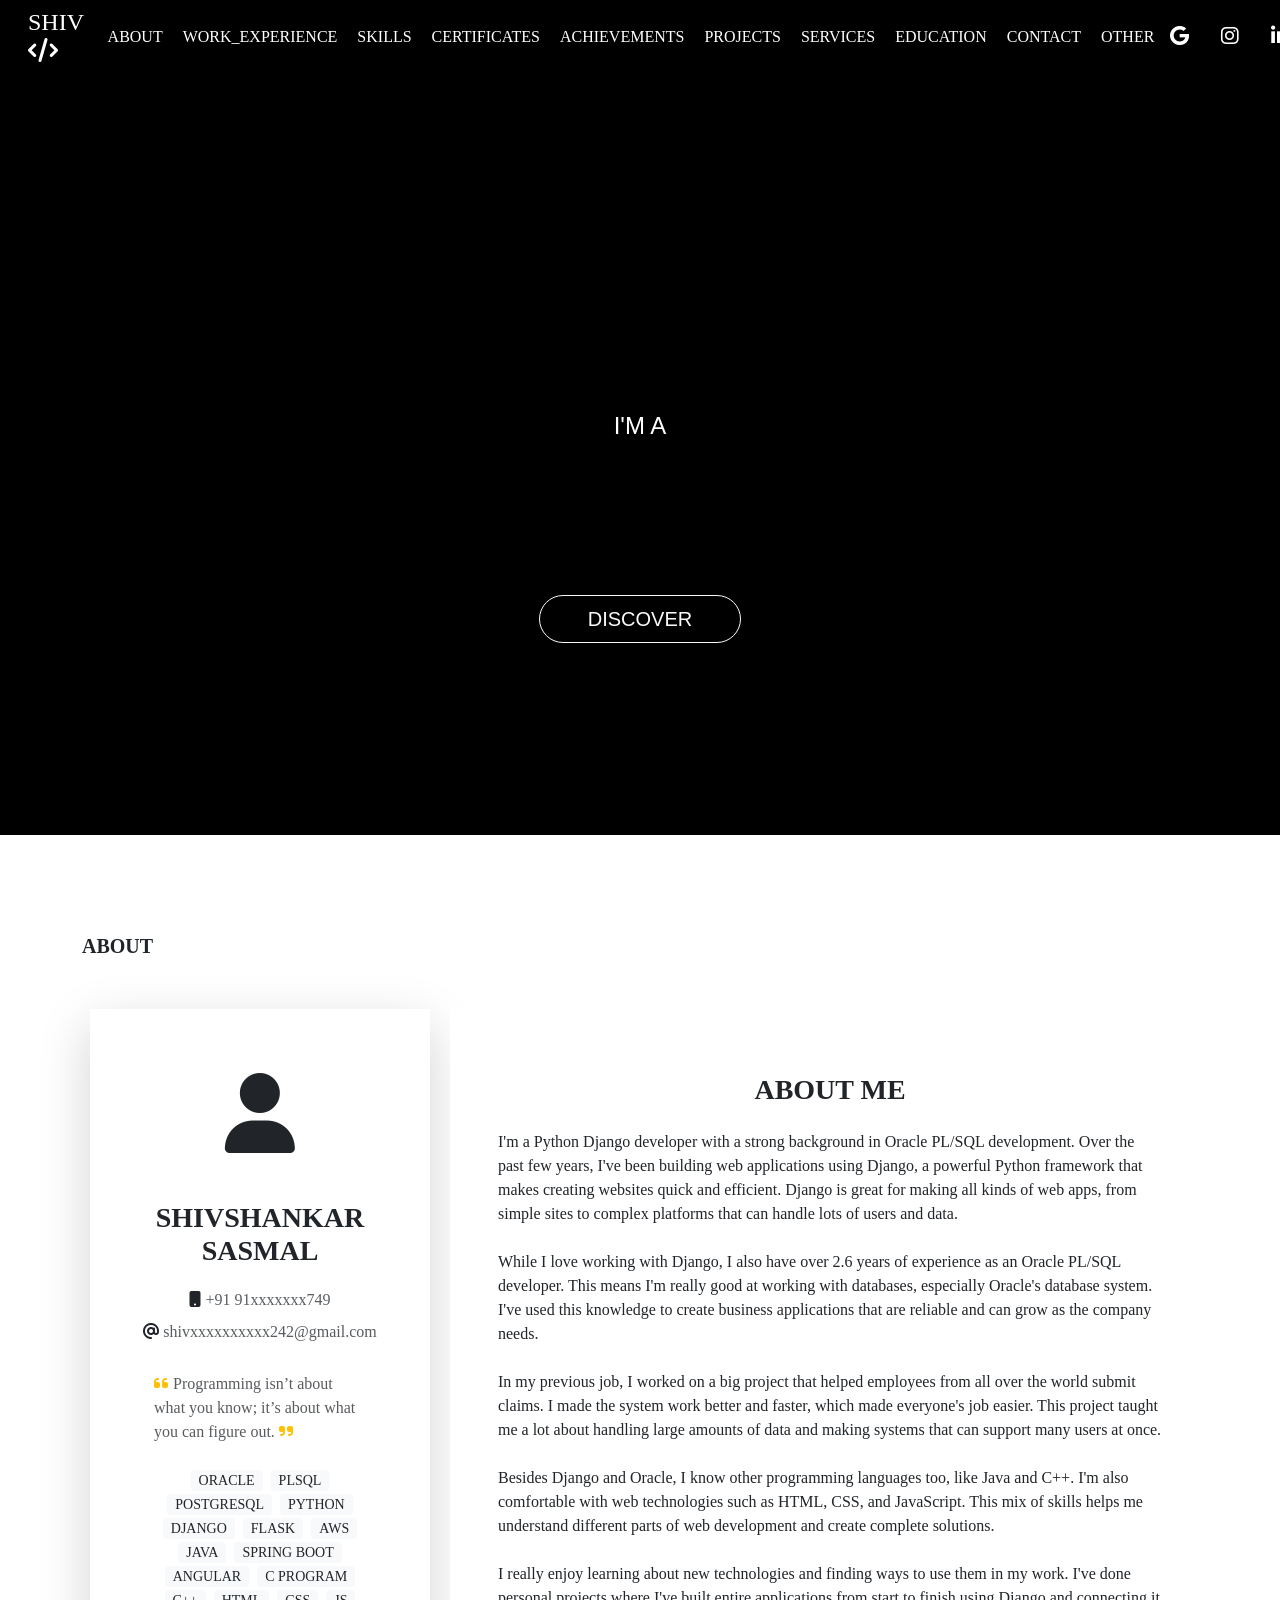
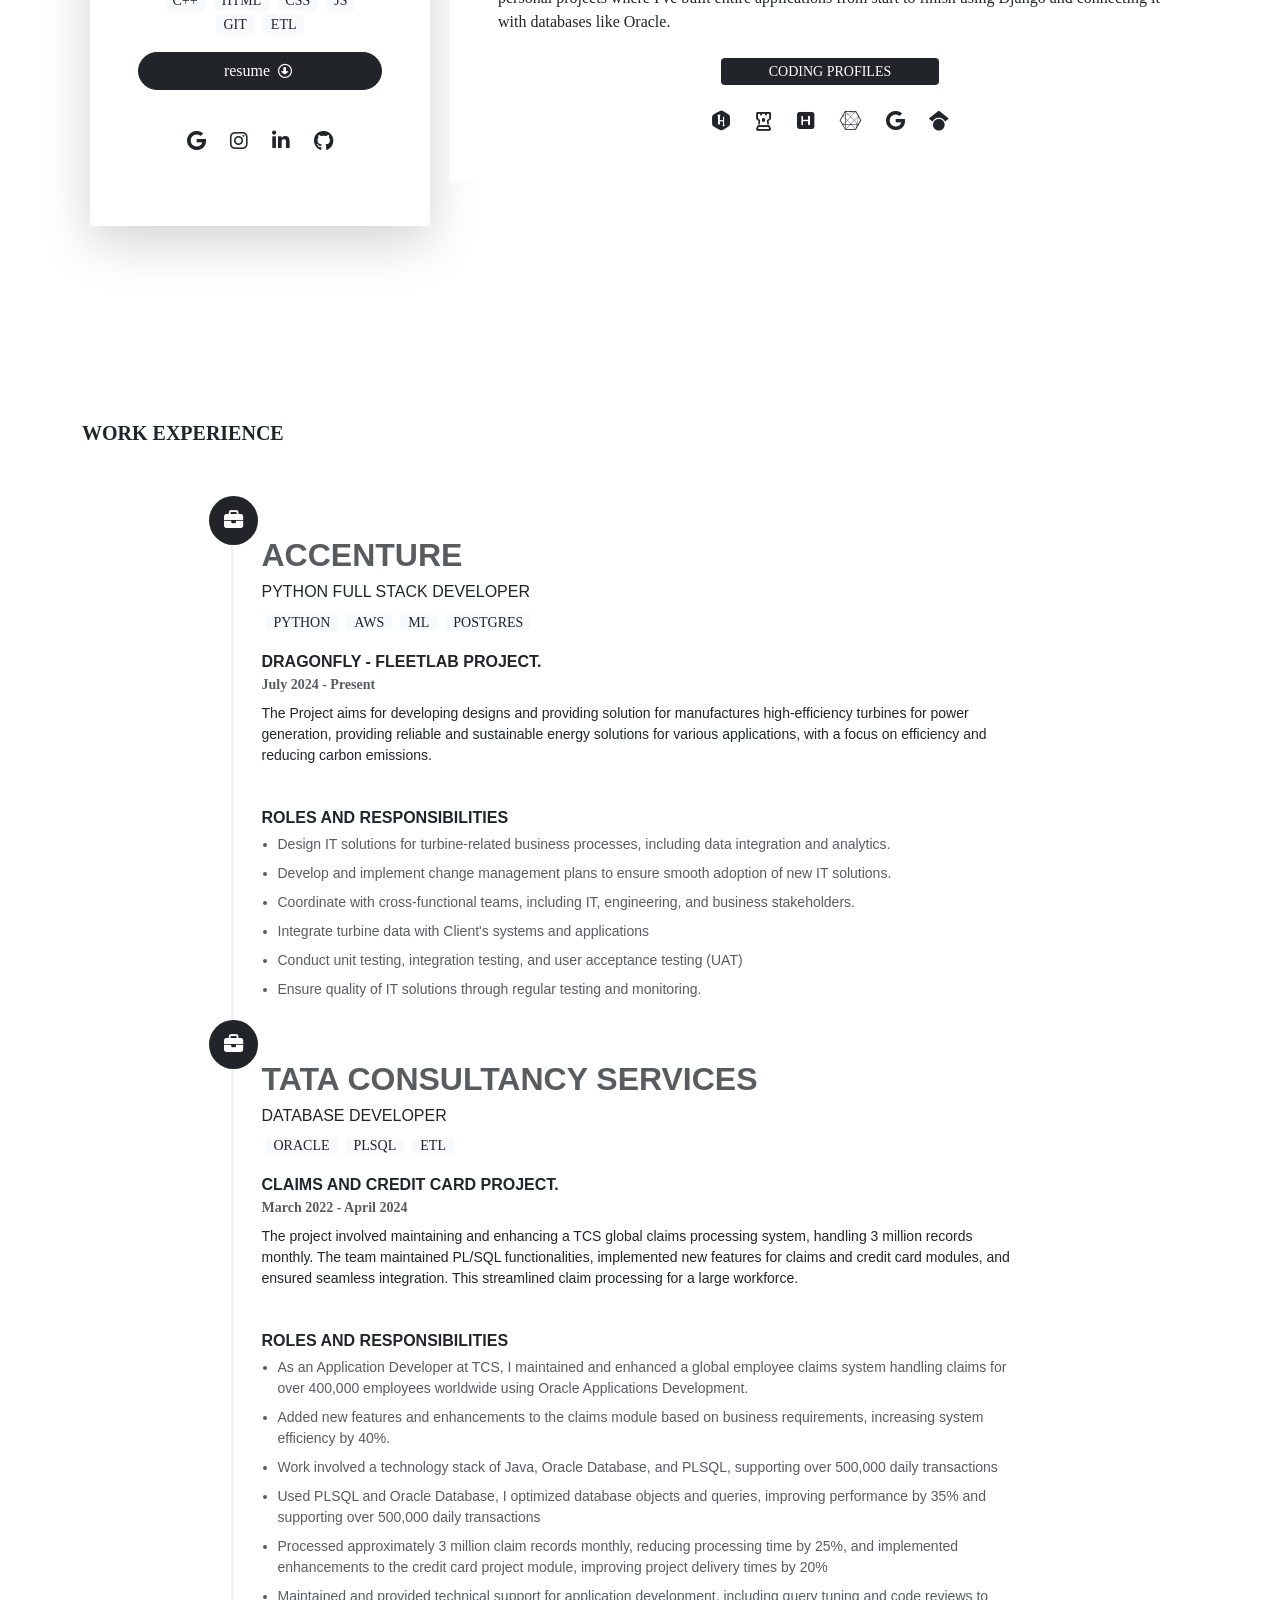
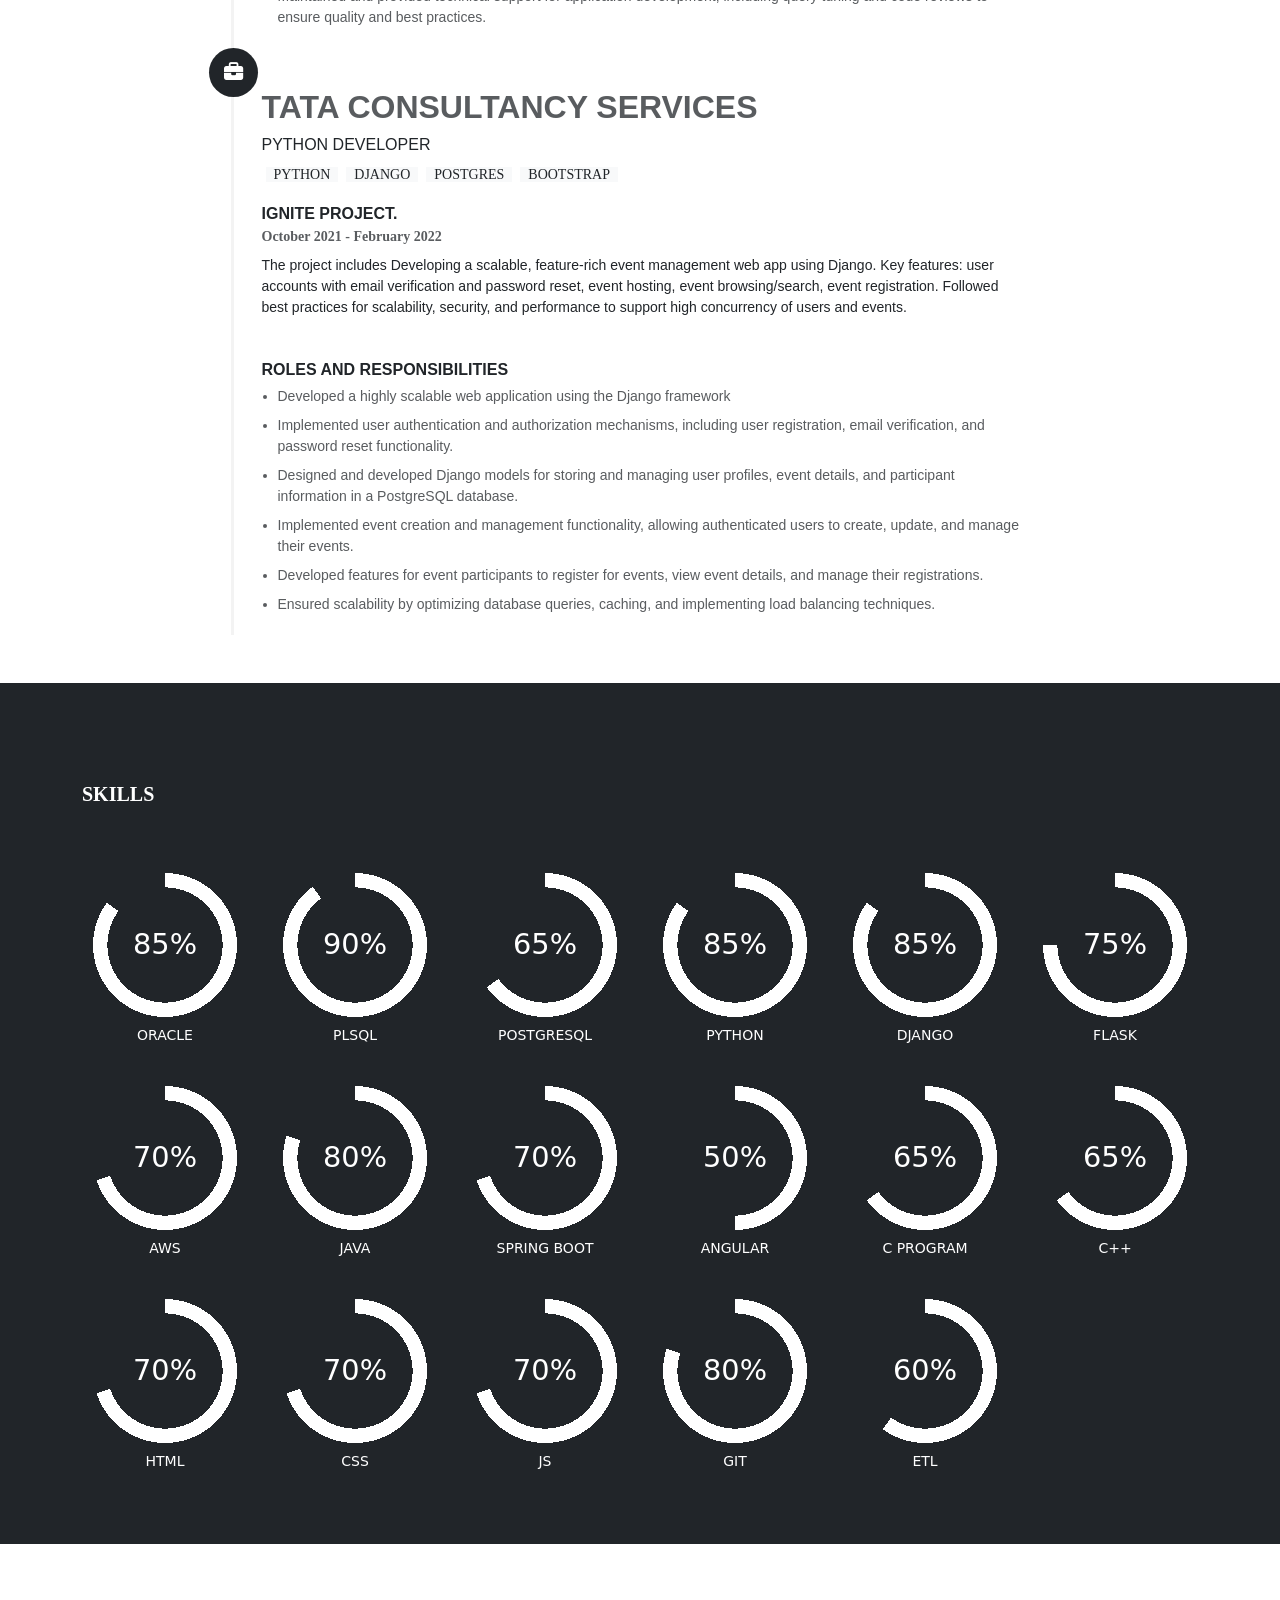
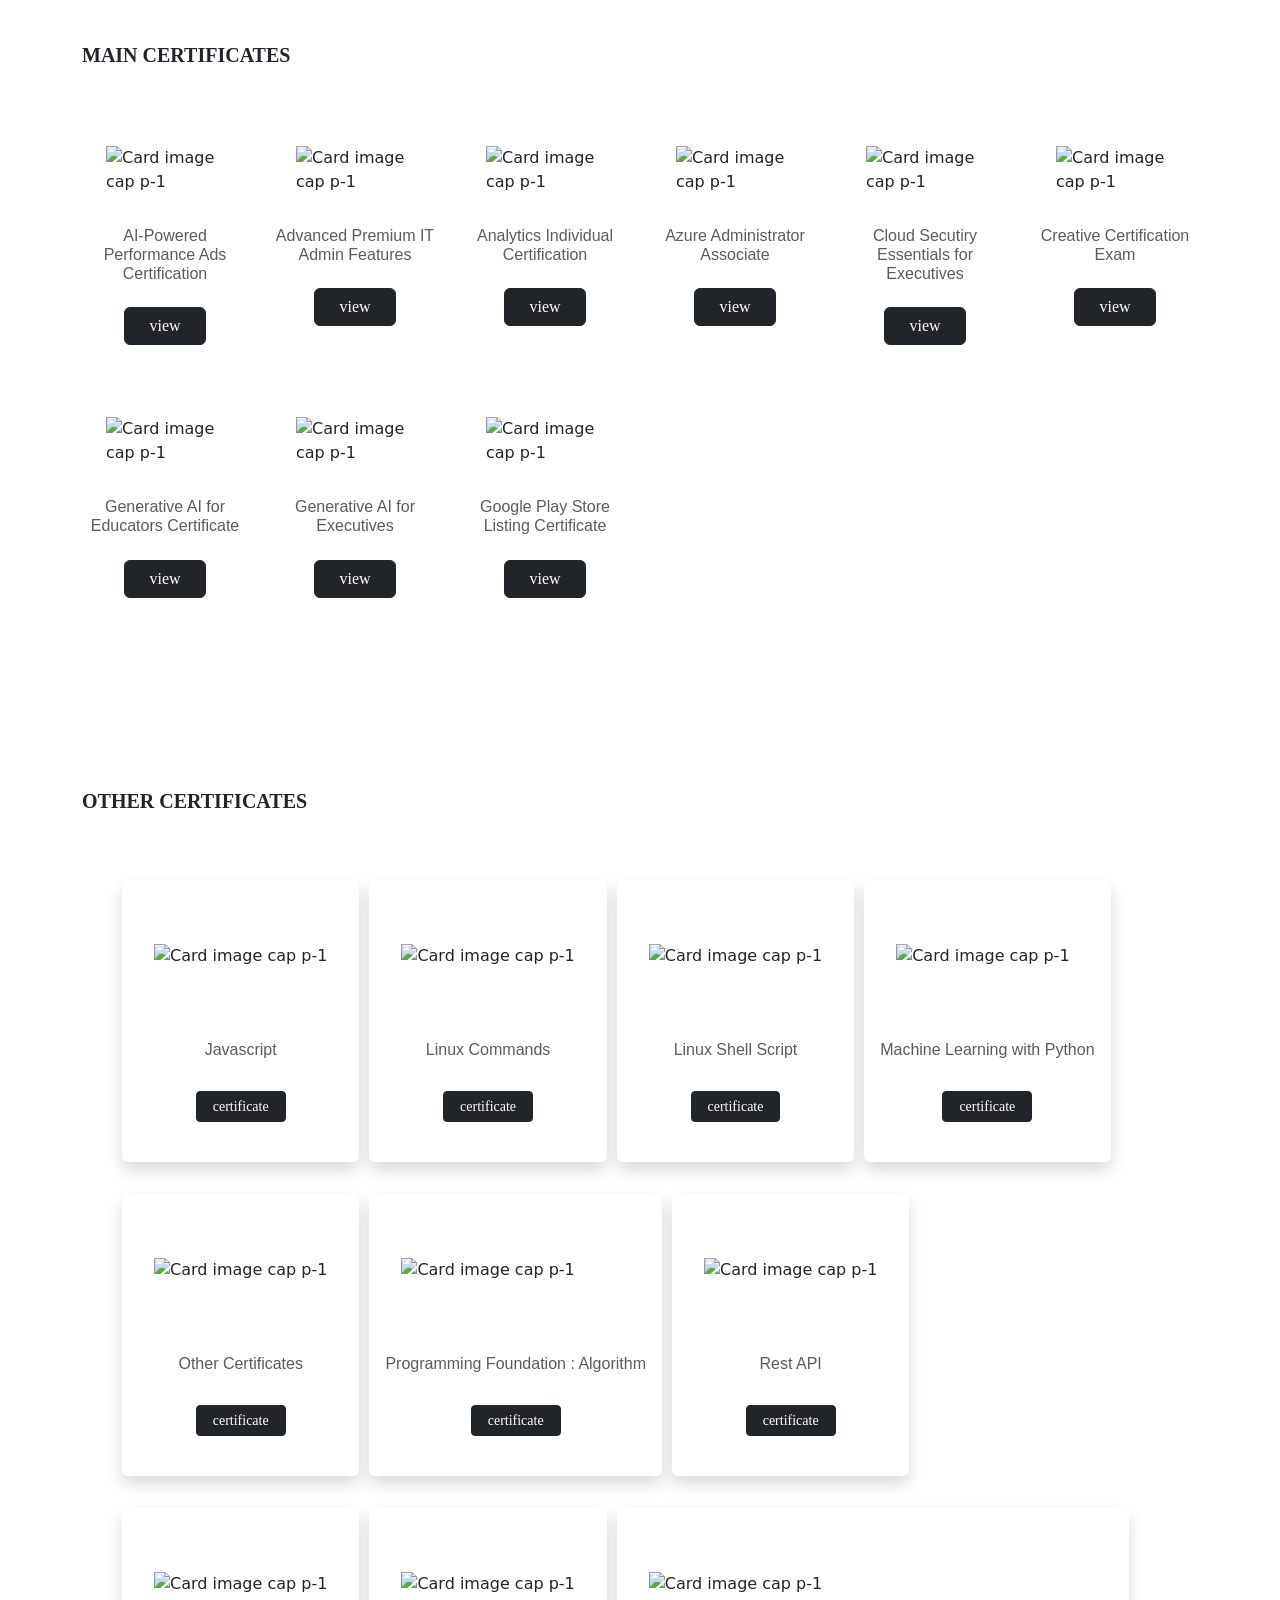
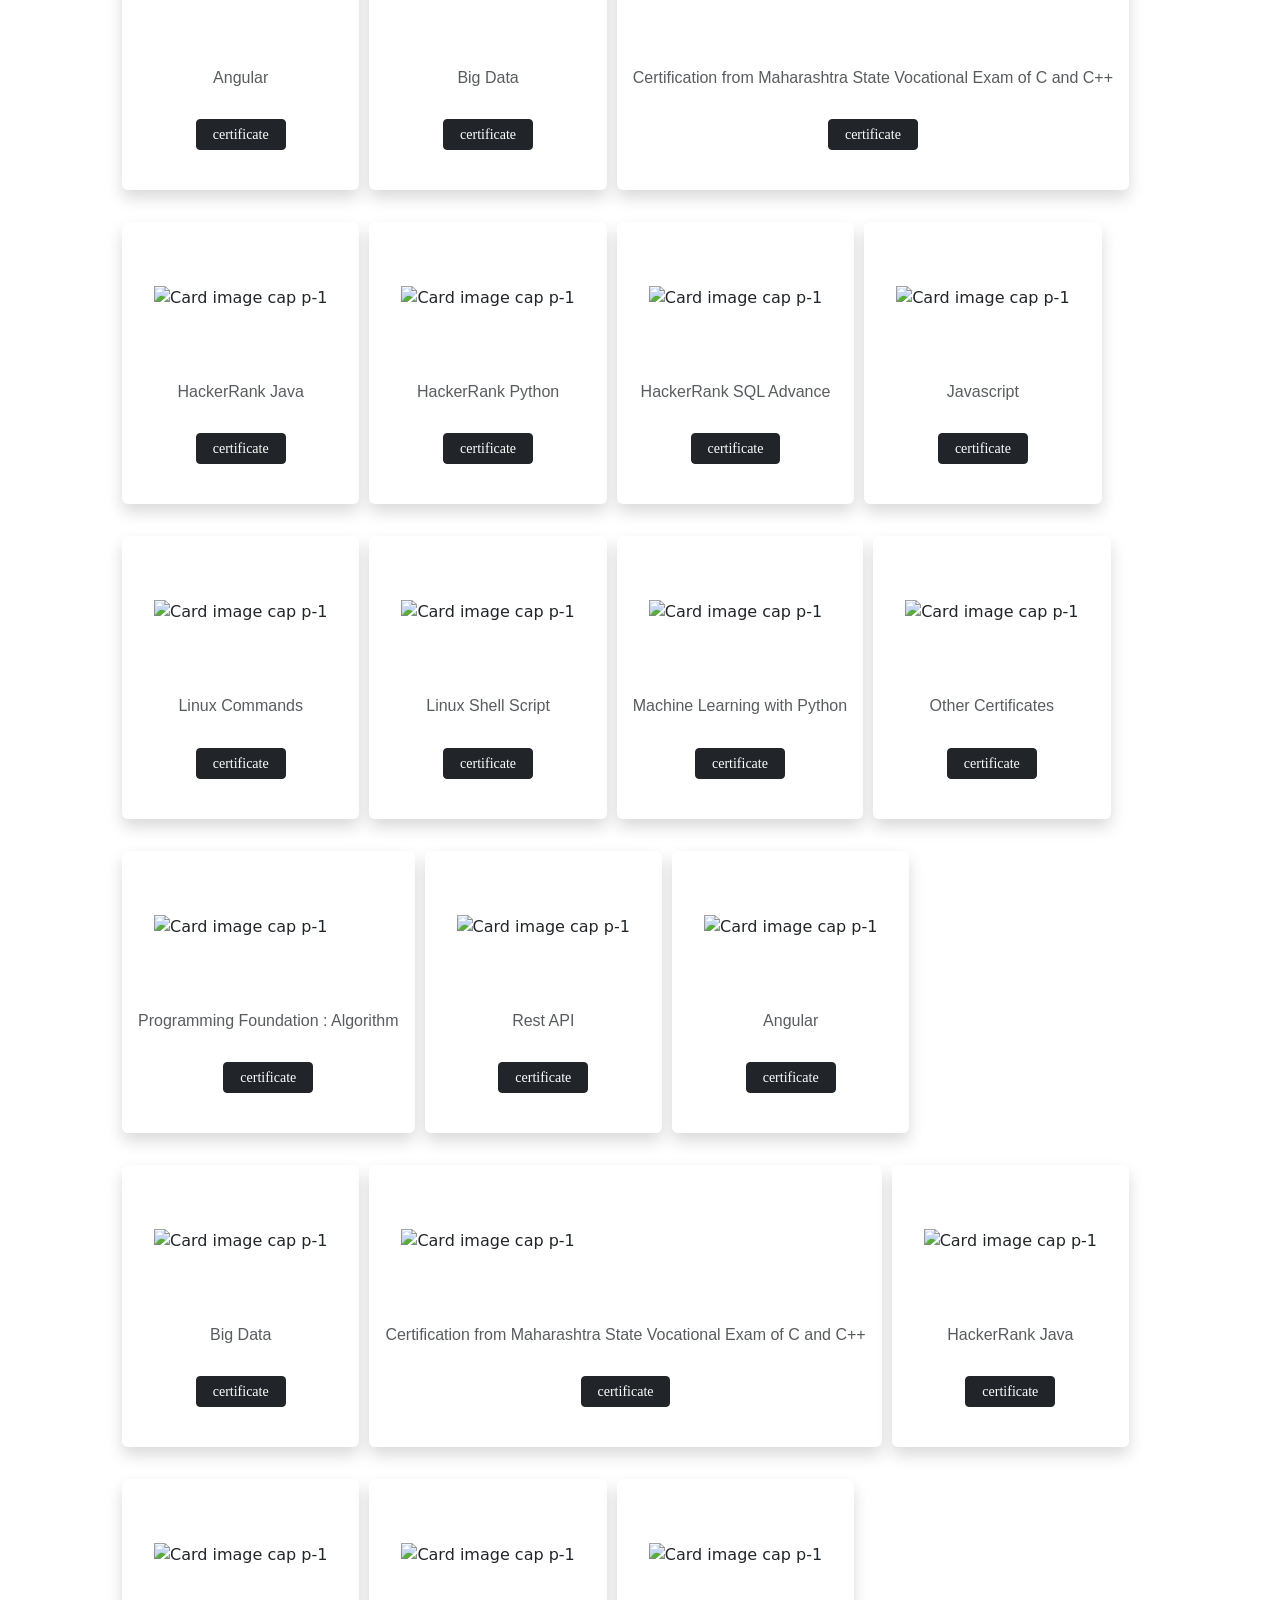
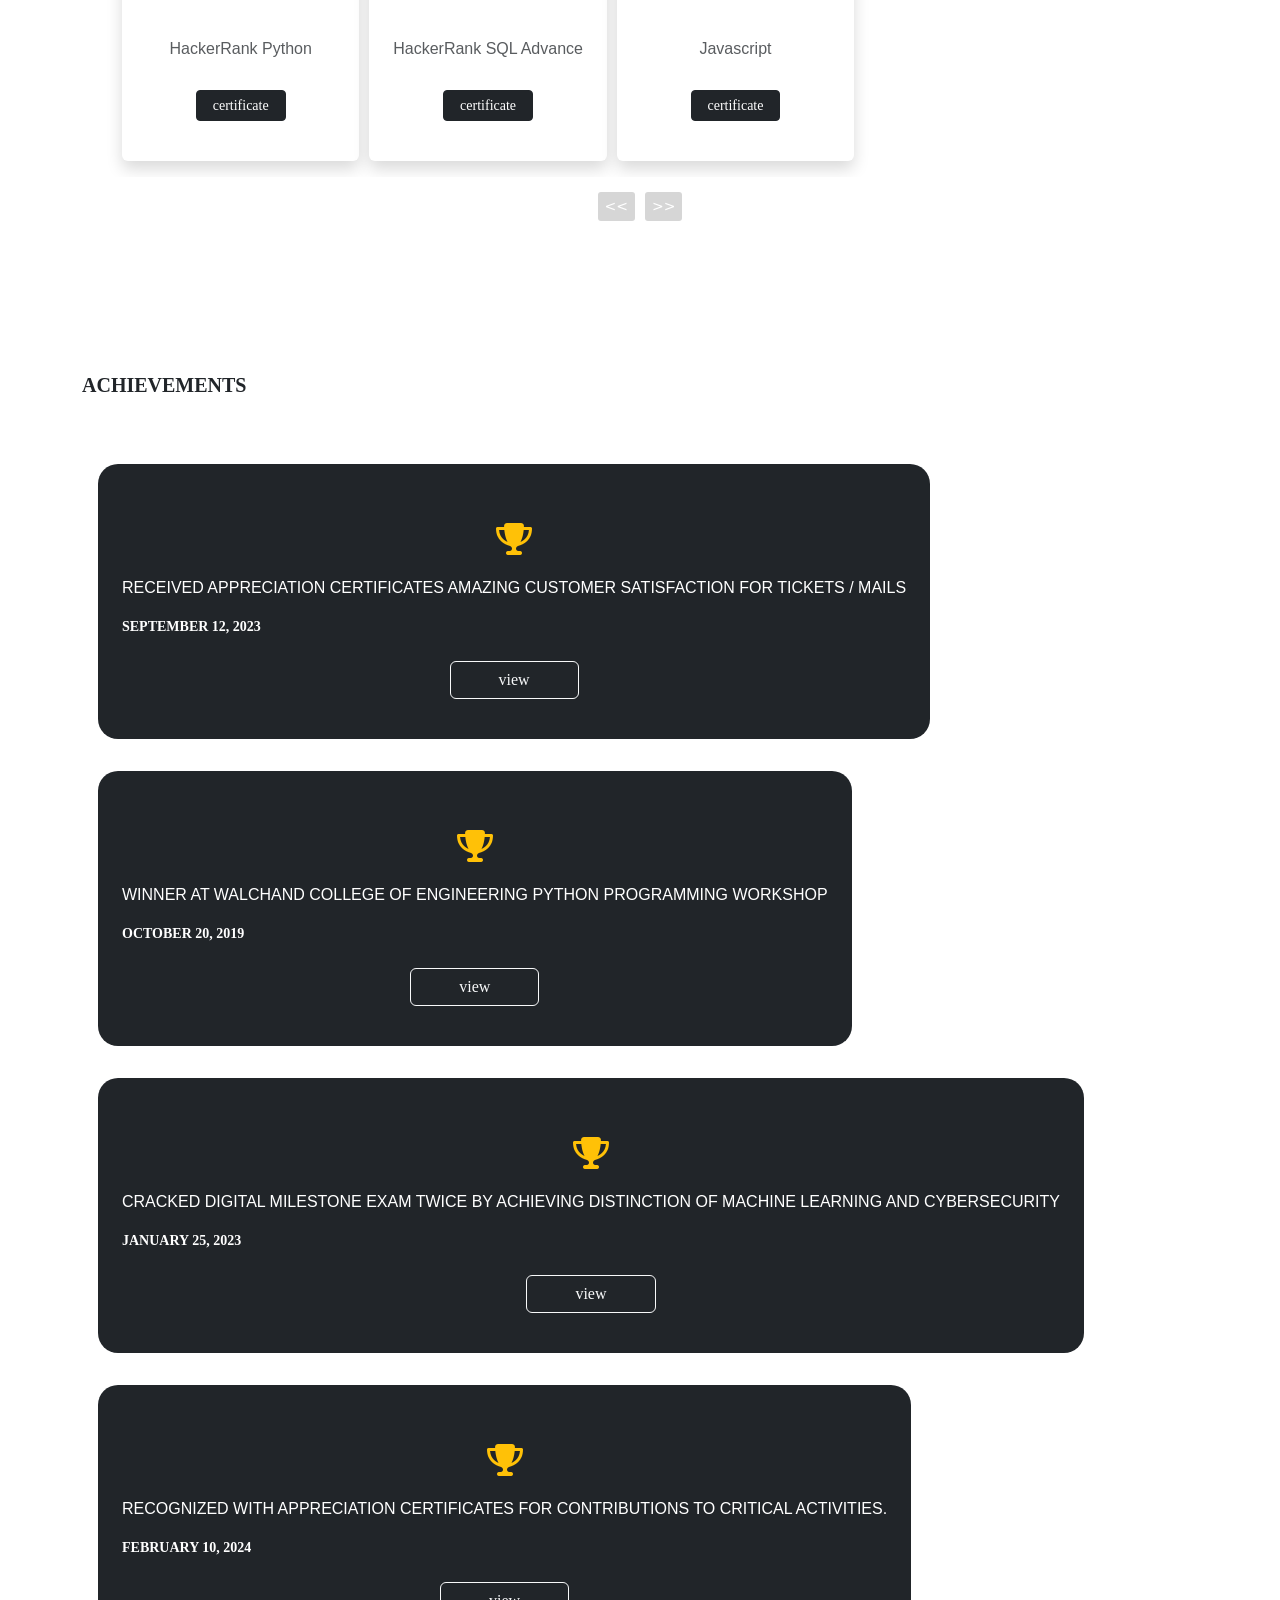
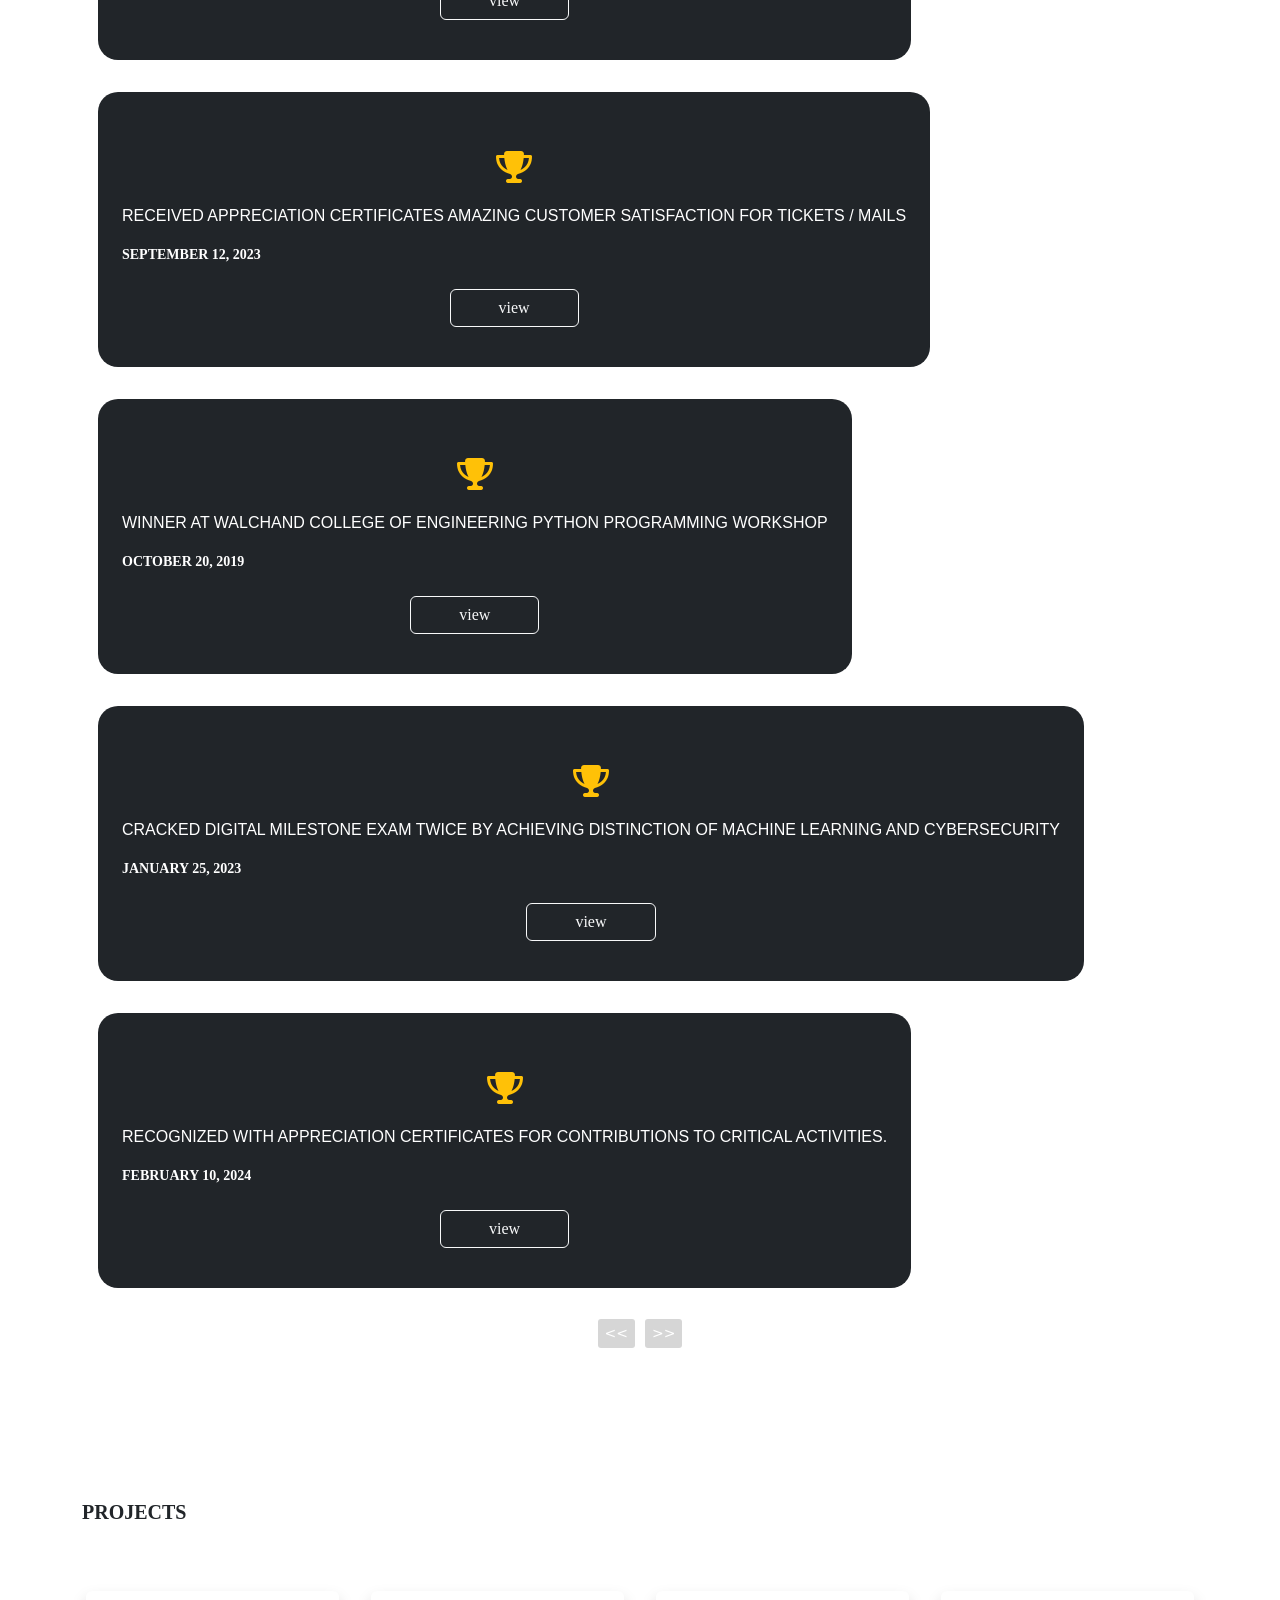
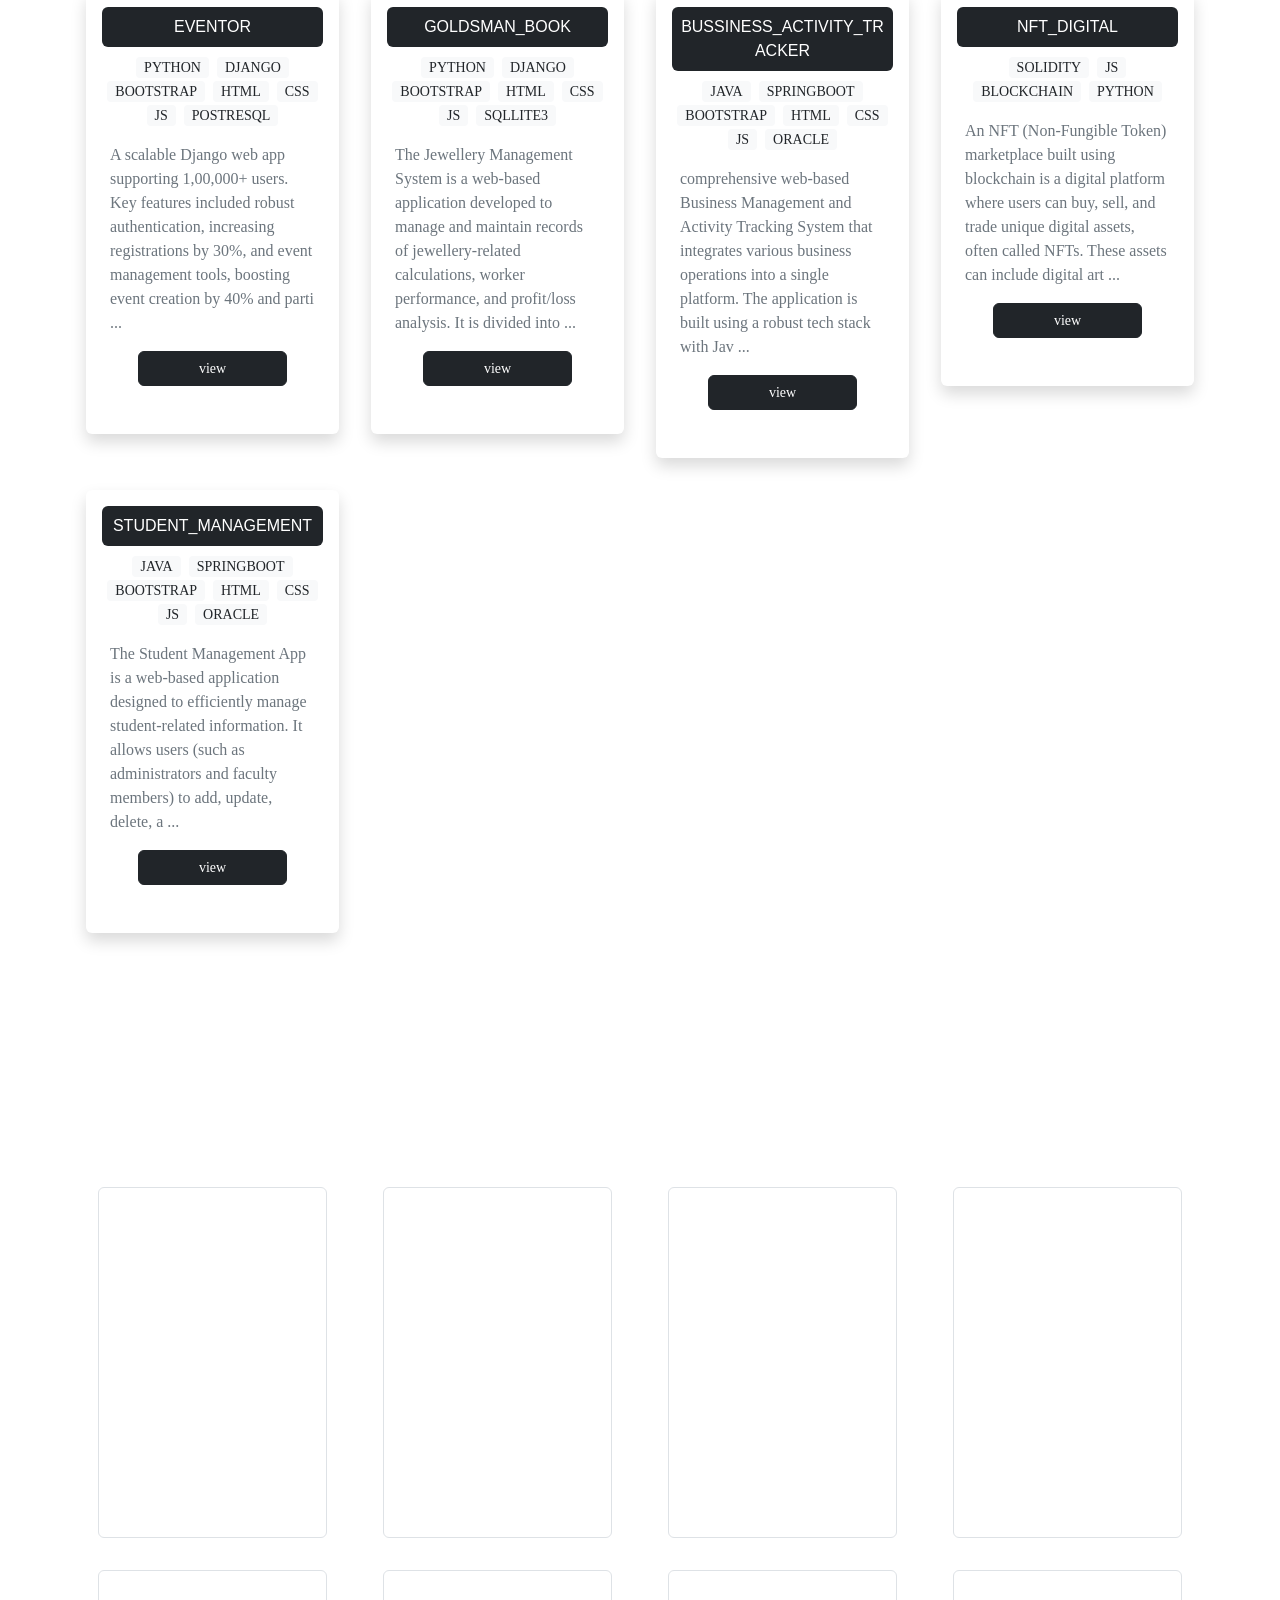
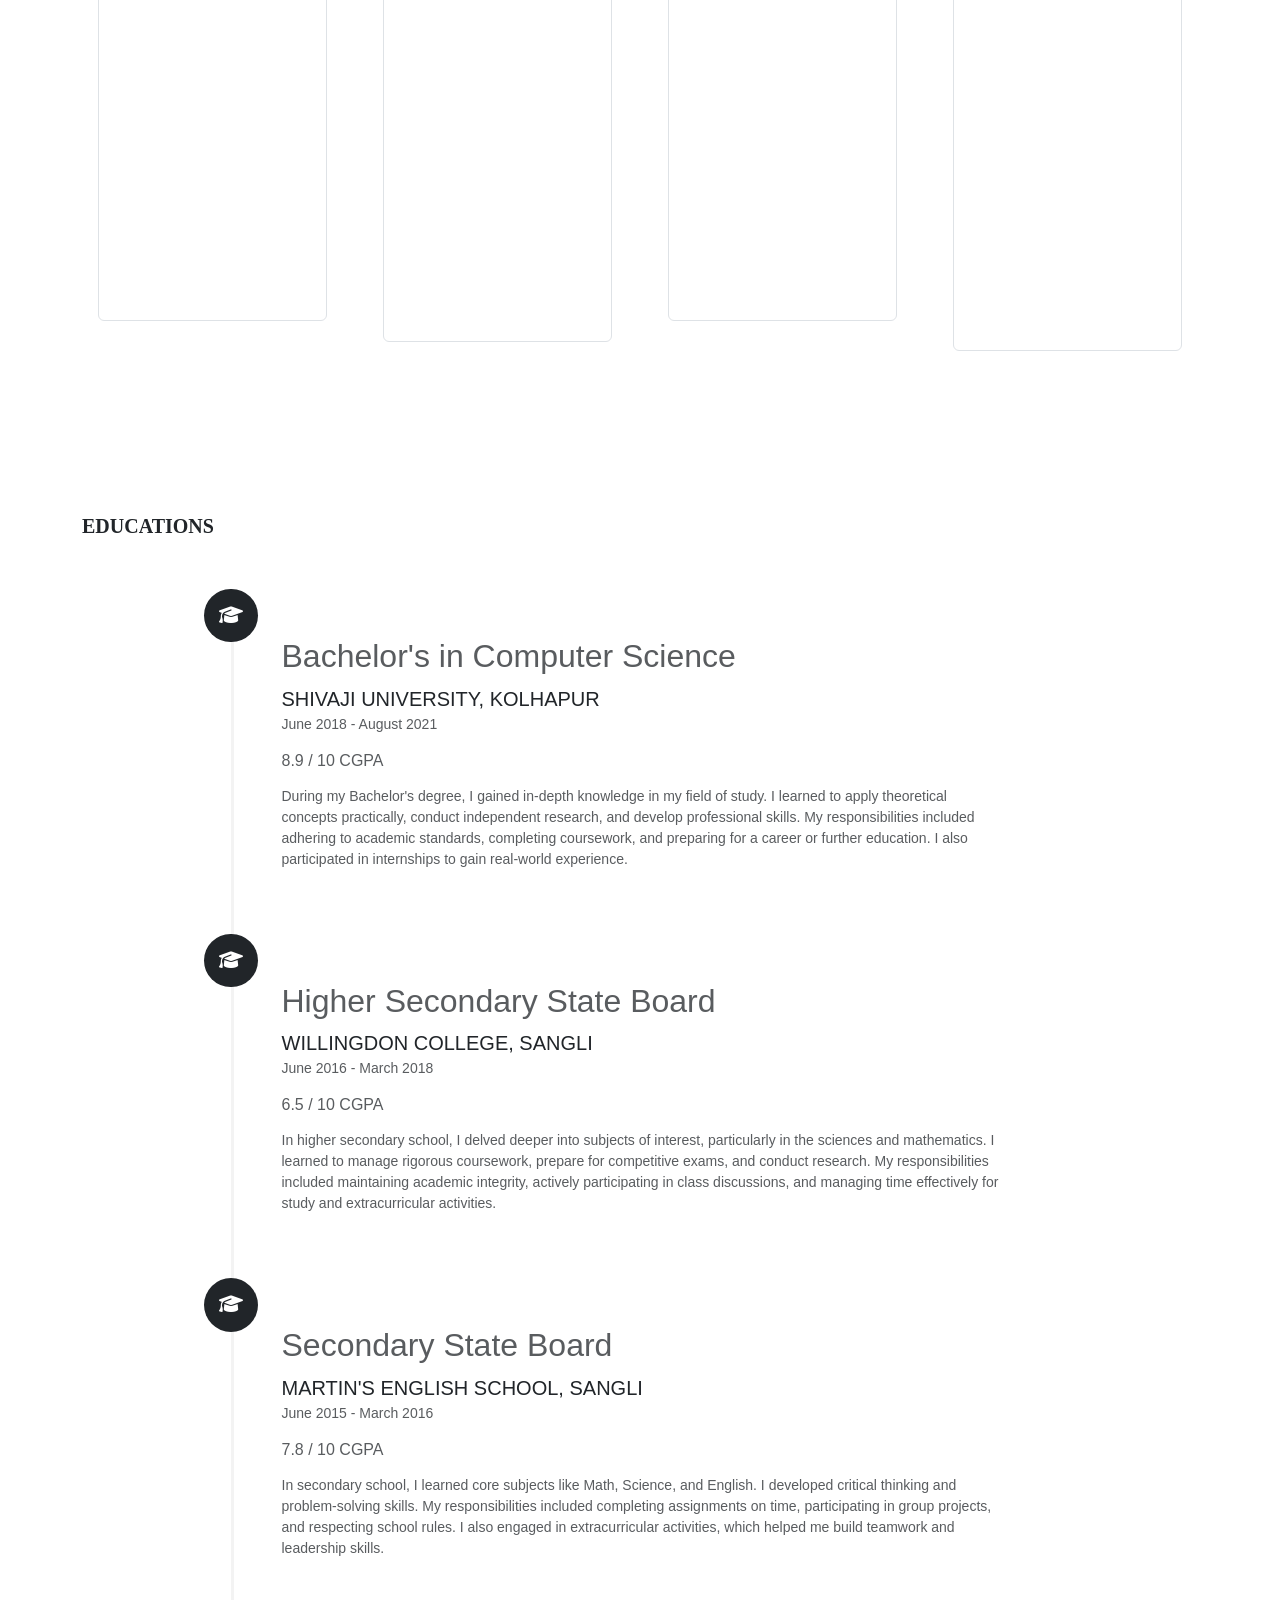
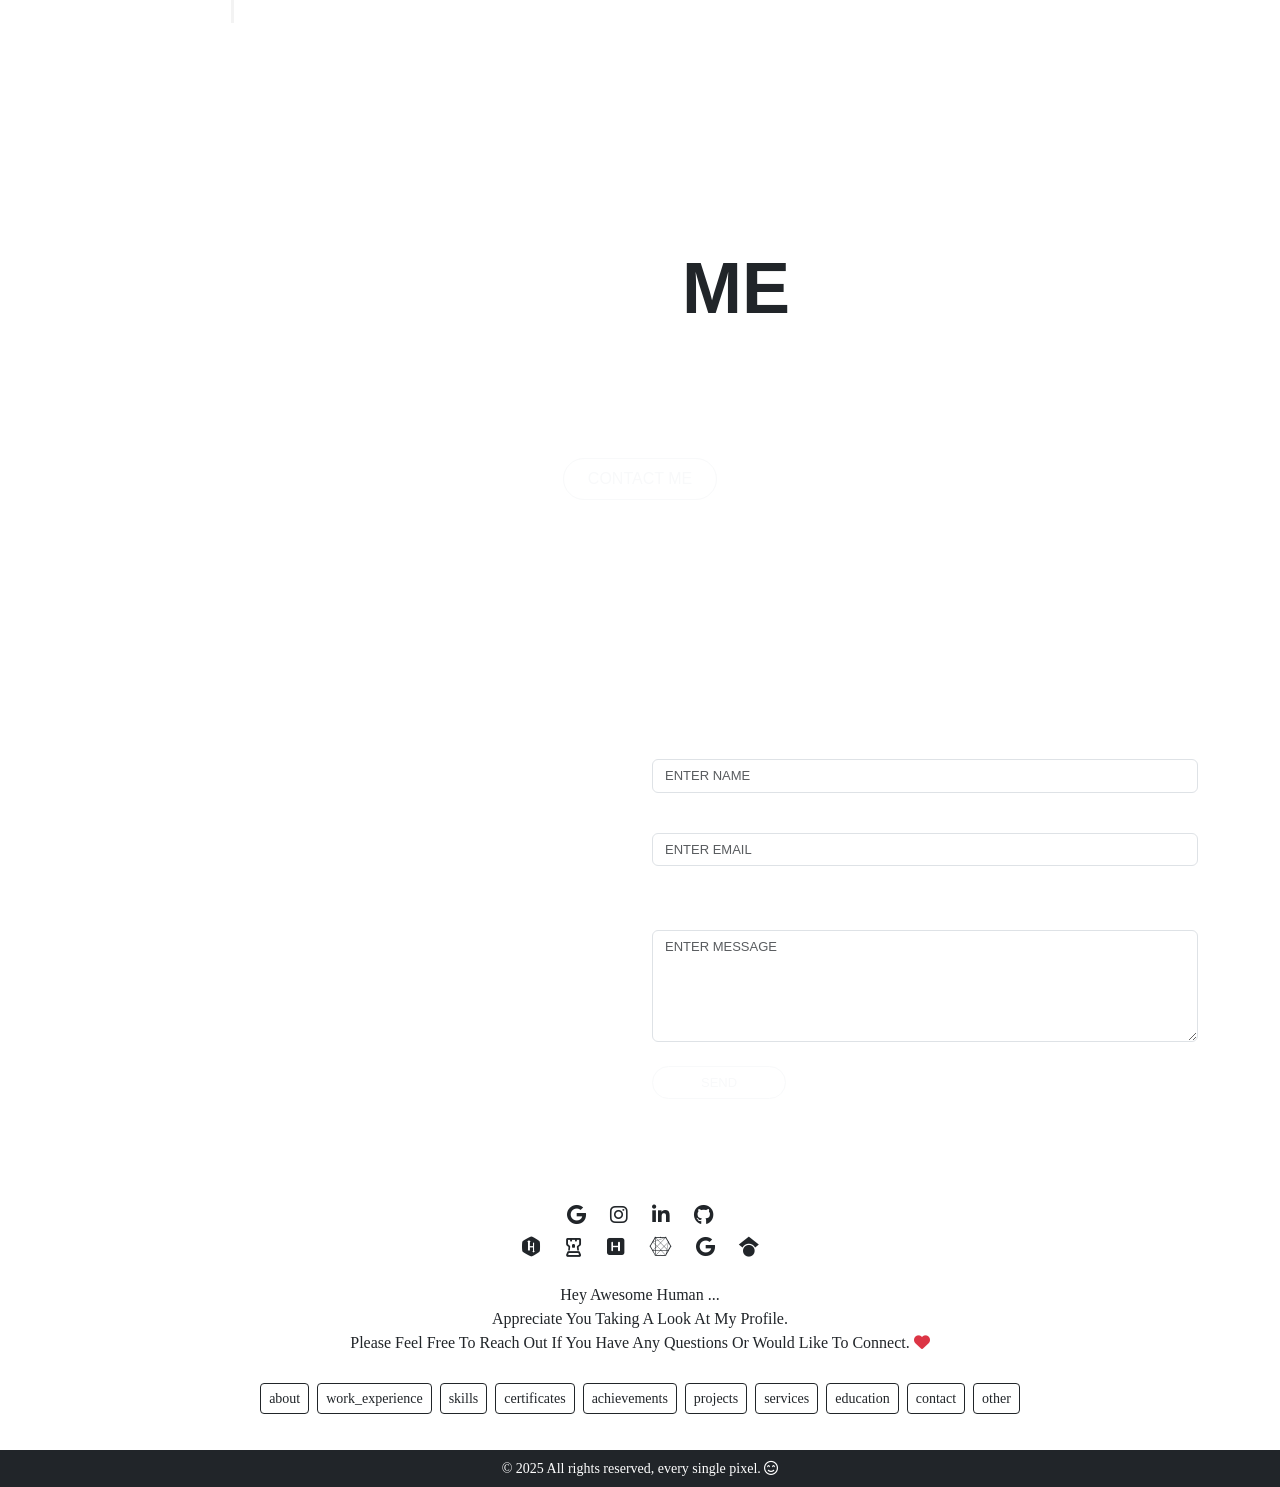
==== commit b8cfde29: "Code Updated 25 July 2025" ====
--- a/index.html
+++ b/index.html
@@ -10,11 +10,11 @@
 
   <!-- Font Awesome  -->
   <link rel="stylesheet" href="https://cdnjs.cloudflare.com/ajax/libs/font-awesome/6.5.2/css/all.min.css">
-<style>.owl-carousel,.owl-carousel .owl-item{-webkit-tap-highlight-color:transparent;position:relative}.owl-carousel{display:none;width:100%;z-index:1}.owl-carousel .owl-stage{position:relative;-ms-touch-action:pan-Y;touch-action:manipulation;-moz-backface-visibility:hidden}.owl-carousel .owl-stage:after{content:".";display:block;clear:both;visibility:hidden;line-height:0;height:0}.owl-carousel .owl-stage-outer{position:relative;overflow:hidden;-webkit-transform:translate3d(0,0,0)}.owl-carousel .owl-item{-webkit-backface-visibility:hidden;-moz-backface-visibility:hidden;-ms-backface-visibility:hidden;-webkit-transform:translate3d(0,0,0);-moz-transform:translate3d(0,0,0);-ms-transform:translate3d(0,0,0)}.owl-carousel .owl-item{min-height:1px;float:left;-webkit-backface-visibility:hidden;-webkit-touch-callout:none}.owl-carousel .owl-item img{display:block;width:100%}.owl-carousel .owl-dots.disabled{display:none}.owl-carousel.owl-loaded{display:block}.owl-carousel .owl-nav .owl-next,.owl-carousel .owl-nav .owl-prev{cursor:pointer;-webkit-user-select:none;-khtml-user-select:none;-moz-user-select:none;-ms-user-select:none;user-select:none}.owl-carousel.owl-drag .owl-item{-ms-touch-action:pan-y;touch-action:pan-y;-webkit-user-select:none;-moz-user-select:none;-ms-user-select:none;user-select:none}.owl-theme .owl-dots,.owl-theme .owl-nav{text-align:center;-webkit-tap-highlight-color:transparent}.owl-theme .owl-nav{margin-top:10px}.owl-theme .owl-nav [class*=owl-]{color:#fff;font-size:14px;margin:5px;padding:4px 7px;background:#d6d6d6;display:inline-block;cursor:pointer;border-radius:3px}.owl-theme .owl-nav [class*=owl-]:hover{background:#869791;color:#fff;text-decoration:none}@font-face{font-family:Patrick Hand SC;font-style:normal;font-weight:400;font-display:swap;src:url(https://fonts.gstatic.com/s/patrickhandsc/v15/0nkwC9f7MfsBiWcLtY65AWDK873lgSK7FQc.woff2) format("woff2");unicode-range:U+0102-0103,U+0110-0111,U+0128-0129,U+0168-0169,U+01A0-01A1,U+01AF-01B0,U+0300-0301,U+0303-0304,U+0308-0309,U+0323,U+0329,U+1EA0-1EF9,U+20AB}@font-face{font-family:Patrick Hand SC;font-style:normal;font-weight:400;font-display:swap;src:url(https://fonts.gstatic.com/s/patrickhandsc/v15/0nkwC9f7MfsBiWcLtY65AWDK873lgCK7FQc.woff2) format("woff2");unicode-range:U+0100-02BA,U+02BD-02C5,U+02C7-02CC,U+02CE-02D7,U+02DD-02FF,U+0304,U+0308,U+0329,U+1D00-1DBF,U+1E00-1E9F,U+1EF2-1EFF,U+2020,U+20A0-20AB,U+20AD-20C0,U+2113,U+2C60-2C7F,U+A720-A7FF}@font-face{font-family:Patrick Hand SC;font-style:normal;font-weight:400;font-display:swap;src:url(https://fonts.gstatic.com/s/patrickhandsc/v15/0nkwC9f7MfsBiWcLtY65AWDK873ljiK7.woff2) format("woff2");unicode-range:U+0000-00FF,U+0131,U+0152-0153,U+02BB-02BC,U+02C6,U+02DA,U+02DC,U+0304,U+0308,U+0329,U+2000-206F,U+20AC,U+2122,U+2191,U+2193,U+2212,U+2215,U+FEFF,U+FFFD}@font-face{font-family:Handlee;font-style:normal;font-weight:400;font-display:swap;src:url(https://fonts.gstatic.com/s/handlee/v18/-F6xfjBsISg9aMakPm3wow.woff2) format("woff2");unicode-range:U+0000-00FF,U+0131,U+0152-0153,U+02BB-02BC,U+02C6,U+02DA,U+02DC,U+0304,U+0308,U+0329,U+2000-206F,U+20AC,U+2122,U+2191,U+2193,U+2212,U+2215,U+FEFF,U+FFFD}@font-face{font-family:Patrick Hand;font-style:normal;font-weight:400;font-display:swap;src:url(https://fonts.gstatic.com/s/patrickhand/v23/LDI1apSQOAYtSuYWp8ZhfYe8UcLLq7s.woff2) format("woff2");unicode-range:U+0102-0103,U+0110-0111,U+0128-0129,U+0168-0169,U+01A0-01A1,U+01AF-01B0,U+0300-0301,U+0303-0304,U+0308-0309,U+0323,U+0329,U+1EA0-1EF9,U+20AB}@font-face{font-family:Patrick Hand;font-style:normal;font-weight:400;font-display:swap;src:url(https://fonts.gstatic.com/s/patrickhand/v23/LDI1apSQOAYtSuYWp8ZhfYe8UMLLq7s.woff2) format("woff2");unicode-range:U+0100-02BA,U+02BD-02C5,U+02C7-02CC,U+02CE-02D7,U+02DD-02FF,U+0304,U+0308,U+0329,U+1D00-1DBF,U+1E00-1E9F,U+1EF2-1EFF,U+2020,U+20A0-20AB,U+20AD-20C0,U+2113,U+2C60-2C7F,U+A720-A7FF}@font-face{font-family:Patrick Hand;font-style:normal;font-weight:400;font-display:swap;src:url(https://fonts.gstatic.com/s/patrickhand/v23/LDI1apSQOAYtSuYWp8ZhfYe8XsLL.woff2) format("woff2");unicode-range:U+0000-00FF,U+0131,U+0152-0153,U+02BB-02BC,U+02C6,U+02DA,U+02DC,U+0304,U+0308,U+0329,U+2000-206F,U+20AC,U+2122,U+2191,U+2193,U+2212,U+2215,U+FEFF,U+FFFD}@font-face{font-family:Poppins;font-style:italic;font-weight:100;font-display:swap;src:url(https://fonts.gstatic.com/s/poppins/v22/pxiAyp8kv8JHgFVrJJLmE0tMMPKzSQ.woff2) format("woff2");unicode-range:U+0100-02BA,U+02BD-02C5,U+02C7-02CC,U+02CE-02D7,U+02DD-02FF,U+0304,U+0308,U+0329,U+1D00-1DBF,U+1E00-1E9F,U+1EF2-1EFF,U+2020,U+20A0-20AB,U+20AD-20C0,U+2113,U+2C60-2C7F,U+A720-A7FF}@font-face{font-family:Poppins;font-style:italic;font-weight:100;font-display:swap;src:url(https://fonts.gstatic.com/s/poppins/v22/pxiAyp8kv8JHgFVrJJLmE0tCMPI.woff2) format("woff2");unicode-range:U+0000-00FF,U+0131,U+0152-0153,U+02BB-02BC,U+02C6,U+02DA,U+02DC,U+0304,U+0308,U+0329,U+2000-206F,U+20AC,U+2122,U+2191,U+2193,U+2212,U+2215,U+FEFF,U+FFFD}@font-face{font-family:Poppins;font-style:italic;font-weight:200;font-display:swap;src:url(https://fonts.gstatic.com/s/poppins/v22/pxiDyp8kv8JHgFVrJJLmv1pVGdeOcEg.woff2) format("woff2");unicode-range:U+0100-02BA,U+02BD-02C5,U+02C7-02CC,U+02CE-02D7,U+02DD-02FF,U+0304,U+0308,U+0329,U+1D00-1DBF,U+1E00-1E9F,U+1EF2-1EFF,U+2020,U+20A0-20AB,U+20AD-20C0,U+2113,U+2C60-2C7F,U+A720-A7FF}@font-face{font-family:Poppins;font-style:italic;font-weight:200;font-display:swap;src:url(https://fonts.gstatic.com/s/poppins/v22/pxiDyp8kv8JHgFVrJJLmv1pVF9eO.woff2) format("woff2");unicode-range:U+0000-00FF,U+0131,U+0152-0153,U+02BB-02BC,U+02C6,U+02DA,U+02DC,U+0304,U+0308,U+0329,U+2000-206F,U+20AC,U+2122,U+2191,U+2193,U+2212,U+2215,U+FEFF,U+FFFD}@font-face{font-family:Poppins;font-style:italic;font-weight:300;font-display:swap;src:url(https://fonts.gstatic.com/s/poppins/v22/pxiDyp8kv8JHgFVrJJLm21lVGdeOcEg.woff2) format("woff2");unicode-range:U+0100-02BA,U+02BD-02C5,U+02C7-02CC,U+02CE-02D7,U+02DD-02FF,U+0304,U+0308,U+0329,U+1D00-1DBF,U+1E00-1E9F,U+1EF2-1EFF,U+2020,U+20A0-20AB,U+20AD-20C0,U+2113,U+2C60-2C7F,U+A720-A7FF}@font-face{font-family:Poppins;font-style:italic;font-weight:300;font-display:swap;src:url(https://fonts.gstatic.com/s/poppins/v22/pxiDyp8kv8JHgFVrJJLm21lVF9eO.woff2) format("woff2");unicode-range:U+0000-00FF,U+0131,U+0152-0153,U+02BB-02BC,U+02C6,U+02DA,U+02DC,U+0304,U+0308,U+0329,U+2000-206F,U+20AC,U+2122,U+2191,U+2193,U+2212,U+2215,U+FEFF,U+FFFD}@font-face{font-family:Poppins;font-style:italic;font-weight:400;font-display:swap;src:url(https://fonts.gstatic.com/s/poppins/v22/pxiGyp8kv8JHgFVrJJLufntAKPY.woff2) format("woff2");unicode-range:U+0100-02BA,U+02BD-02C5,U+02C7-02CC,U+02CE-02D7,U+02DD-02FF,U+0304,U+0308,U+0329,U+1D00-1DBF,U+1E00-1E9F,U+1EF2-1EFF,U+2020,U+20A0-20AB,U+20AD-20C0,U+2113,U+2C60-2C7F,U+A720-A7FF}@font-face{font-family:Poppins;font-style:italic;font-weight:400;font-display:swap;src:url(https://fonts.gstatic.com/s/poppins/v22/pxiGyp8kv8JHgFVrJJLucHtA.woff2) format("woff2");unicode-range:U+0000-00FF,U+0131,U+0152-0153,U+02BB-02BC,U+02C6,U+02DA,U+02DC,U+0304,U+0308,U+0329,U+2000-206F,U+20AC,U+2122,U+2191,U+2193,U+2212,U+2215,U+FEFF,U+FFFD}@font-face{font-family:Poppins;font-style:italic;font-weight:500;font-display:swap;src:url(https://fonts.gstatic.com/s/poppins/v22/pxiDyp8kv8JHgFVrJJLmg1hVGdeOcEg.woff2) format("woff2");unicode-range:U+0100-02BA,U+02BD-02C5,U+02C7-02CC,U+02CE-02D7,U+02DD-02FF,U+0304,U+0308,U+0329,U+1D00-1DBF,U+1E00-1E9F,U+1EF2-1EFF,U+2020,U+20A0-20AB,U+20AD-20C0,U+2113,U+2C60-2C7F,U+A720-A7FF}@font-face{font-family:Poppins;font-style:italic;font-weight:500;font-display:swap;src:url(https://fonts.gstatic.com/s/poppins/v22/pxiDyp8kv8JHgFVrJJLmg1hVF9eO.woff2) format("woff2");unicode-range:U+0000-00FF,U+0131,U+0152-0153,U+02BB-02BC,U+02C6,U+02DA,U+02DC,U+0304,U+0308,U+0329,U+2000-206F,U+20AC,U+2122,U+2191,U+2193,U+2212,U+2215,U+FEFF,U+FFFD}@font-face{font-family:Poppins;font-style:italic;font-weight:600;font-display:swap;src:url(https://fonts.gstatic.com/s/poppins/v22/pxiDyp8kv8JHgFVrJJLmr19VGdeOcEg.woff2) format("woff2");unicode-range:U+0100-02BA,U+02BD-02C5,U+02C7-02CC,U+02CE-02D7,U+02DD-02FF,U+0304,U+0308,U+0329,U+1D00-1DBF,U+1E00-1E9F,U+1EF2-1EFF,U+2020,U+20A0-20AB,U+20AD-20C0,U+2113,U+2C60-2C7F,U+A720-A7FF}@font-face{font-family:Poppins;font-style:italic;font-weight:600;font-display:swap;src:url(https://fonts.gstatic.com/s/poppins/v22/pxiDyp8kv8JHgFVrJJLmr19VF9eO.woff2) format("woff2");unicode-range:U+0000-00FF,U+0131,U+0152-0153,U+02BB-02BC,U+02C6,U+02DA,U+02DC,U+0304,U+0308,U+0329,U+2000-206F,U+20AC,U+2122,U+2191,U+2193,U+2212,U+2215,U+FEFF,U+FFFD}@font-face{font-family:Poppins;font-style:italic;font-weight:700;font-display:swap;src:url(https://fonts.gstatic.com/s/poppins/v22/pxiDyp8kv8JHgFVrJJLmy15VGdeOcEg.woff2) format("woff2");unicode-range:U+0100-02BA,U+02BD-02C5,U+02C7-02CC,U+02CE-02D7,U+02DD-02FF,U+0304,U+0308,U+0329,U+1D00-1DBF,U+1E00-1E9F,U+1EF2-1EFF,U+2020,U+20A0-20AB,U+20AD-20C0,U+2113,U+2C60-2C7F,U+A720-A7FF}@font-face{font-family:Poppins;font-style:italic;font-weight:700;font-display:swap;src:url(https://fonts.gstatic.com/s/poppins/v22/pxiDyp8kv8JHgFVrJJLmy15VF9eO.woff2) format("woff2");unicode-range:U+0000-00FF,U+0131,U+0152-0153,U+02BB-02BC,U+02C6,U+02DA,U+02DC,U+0304,U+0308,U+0329,U+2000-206F,U+20AC,U+2122,U+2191,U+2193,U+2212,U+2215,U+FEFF,U+FFFD}@font-face{font-family:Poppins;font-style:italic;font-weight:800;font-display:swap;src:url(https://fonts.gstatic.com/s/poppins/v22/pxiDyp8kv8JHgFVrJJLm111VGdeOcEg.woff2) format("woff2");unicode-range:U+0100-02BA,U+02BD-02C5,U+02C7-02CC,U+02CE-02D7,U+02DD-02FF,U+0304,U+0308,U+0329,U+1D00-1DBF,U+1E00-1E9F,U+1EF2-1EFF,U+2020,U+20A0-20AB,U+20AD-20C0,U+2113,U+2C60-2C7F,U+A720-A7FF}@font-face{font-family:Poppins;font-style:italic;font-weight:800;font-display:swap;src:url(https://fonts.gstatic.com/s/poppins/v22/pxiDyp8kv8JHgFVrJJLm111VF9eO.woff2) format("woff2");unicode-range:U+0000-00FF,U+0131,U+0152-0153,U+02BB-02BC,U+02C6,U+02DA,U+02DC,U+0304,U+0308,U+0329,U+2000-206F,U+20AC,U+2122,U+2191,U+2193,U+2212,U+2215,U+FEFF,U+FFFD}@font-face{font-family:Poppins;font-style:italic;font-weight:900;font-display:swap;src:url(https://fonts.gstatic.com/s/poppins/v22/pxiDyp8kv8JHgFVrJJLm81xVGdeOcEg.woff2) format("woff2");unicode-range:U+0100-02BA,U+02BD-02C5,U+02C7-02CC,U+02CE-02D7,U+02DD-02FF,U+0304,U+0308,U+0329,U+1D00-1DBF,U+1E00-1E9F,U+1EF2-1EFF,U+2020,U+20A0-20AB,U+20AD-20C0,U+2113,U+2C60-2C7F,U+A720-A7FF}@font-face{font-family:Poppins;font-style:italic;font-weight:900;font-display:swap;src:url(https://fonts.gstatic.com/s/poppins/v22/pxiDyp8kv8JHgFVrJJLm81xVF9eO.woff2) format("woff2");unicode-range:U+0000-00FF,U+0131,U+0152-0153,U+02BB-02BC,U+02C6,U+02DA,U+02DC,U+0304,U+0308,U+0329,U+2000-206F,U+20AC,U+2122,U+2191,U+2193,U+2212,U+2215,U+FEFF,U+FFFD}@font-face{font-family:Poppins;font-style:normal;font-weight:100;font-display:swap;src:url(https://fonts.gstatic.com/s/poppins/v22/pxiGyp8kv8JHgFVrLPTufntAKPY.woff2) format("woff2");unicode-range:U+0100-02BA,U+02BD-02C5,U+02C7-02CC,U+02CE-02D7,U+02DD-02FF,U+0304,U+0308,U+0329,U+1D00-1DBF,U+1E00-1E9F,U+1EF2-1EFF,U+2020,U+20A0-20AB,U+20AD-20C0,U+2113,U+2C60-2C7F,U+A720-A7FF}@font-face{font-family:Poppins;font-style:normal;font-weight:100;font-display:swap;src:url(https://fonts.gstatic.com/s/poppins/v22/pxiGyp8kv8JHgFVrLPTucHtA.woff2) format("woff2");unicode-range:U+0000-00FF,U+0131,U+0152-0153,U+02BB-02BC,U+02C6,U+02DA,U+02DC,U+0304,U+0308,U+0329,U+2000-206F,U+20AC,U+2122,U+2191,U+2193,U+2212,U+2215,U+FEFF,U+FFFD}@font-face{font-family:Poppins;font-style:normal;font-weight:200;font-display:swap;src:url(https://fonts.gstatic.com/s/poppins/v22/pxiByp8kv8JHgFVrLFj_Z1JlFc-K.woff2) format("woff2");unicode-range:U+0100-02BA,U+02BD-02C5,U+02C7-02CC,U+02CE-02D7,U+02DD-02FF,U+0304,U+0308,U+0329,U+1D00-1DBF,U+1E00-1E9F,U+1EF2-1EFF,U+2020,U+20A0-20AB,U+20AD-20C0,U+2113,U+2C60-2C7F,U+A720-A7FF}@font-face{font-family:Poppins;font-style:normal;font-weight:200;font-display:swap;src:url(https://fonts.gstatic.com/s/poppins/v22/pxiByp8kv8JHgFVrLFj_Z1xlFQ.woff2) format("woff2");unicode-range:U+0000-00FF,U+0131,U+0152-0153,U+02BB-02BC,U+02C6,U+02DA,U+02DC,U+0304,U+0308,U+0329,U+2000-206F,U+20AC,U+2122,U+2191,U+2193,U+2212,U+2215,U+FEFF,U+FFFD}@font-face{font-family:Poppins;font-style:normal;font-weight:300;font-display:swap;src:url(https://fonts.gstatic.com/s/poppins/v22/pxiByp8kv8JHgFVrLDz8Z1JlFc-K.woff2) format("woff2");unicode-range:U+0100-02BA,U+02BD-02C5,U+02C7-02CC,U+02CE-02D7,U+02DD-02FF,U+0304,U+0308,U+0329,U+1D00-1DBF,U+1E00-1E9F,U+1EF2-1EFF,U+2020,U+20A0-20AB,U+20AD-20C0,U+2113,U+2C60-2C7F,U+A720-A7FF}@font-face{font-family:Poppins;font-style:normal;font-weight:300;font-display:swap;src:url(https://fonts.gstatic.com/s/poppins/v22/pxiByp8kv8JHgFVrLDz8Z1xlFQ.woff2) format("woff2");unicode-range:U+0000-00FF,U+0131,U+0152-0153,U+02BB-02BC,U+02C6,U+02DA,U+02DC,U+0304,U+0308,U+0329,U+2000-206F,U+20AC,U+2122,U+2191,U+2193,U+2212,U+2215,U+FEFF,U+FFFD}@font-face{font-family:Poppins;font-style:normal;font-weight:400;font-display:swap;src:url(https://fonts.gstatic.com/s/poppins/v22/pxiEyp8kv8JHgFVrJJnecmNE.woff2) format("woff2");unicode-range:U+0100-02BA,U+02BD-02C5,U+02C7-02CC,U+02CE-02D7,U+02DD-02FF,U+0304,U+0308,U+0329,U+1D00-1DBF,U+1E00-1E9F,U+1EF2-1EFF,U+2020,U+20A0-20AB,U+20AD-20C0,U+2113,U+2C60-2C7F,U+A720-A7FF}@font-face{font-family:Poppins;font-style:normal;font-weight:400;font-display:swap;src:url(https://fonts.gstatic.com/s/poppins/v22/pxiEyp8kv8JHgFVrJJfecg.woff2) format("woff2");unicode-range:U+0000-00FF,U+0131,U+0152-0153,U+02BB-02BC,U+02C6,U+02DA,U+02DC,U+0304,U+0308,U+0329,U+2000-206F,U+20AC,U+2122,U+2191,U+2193,U+2212,U+2215,U+FEFF,U+FFFD}@font-face{font-family:Poppins;font-style:normal;font-weight:500;font-display:swap;src:url(https://fonts.gstatic.com/s/poppins/v22/pxiByp8kv8JHgFVrLGT9Z1JlFc-K.woff2) format("woff2");unicode-range:U+0100-02BA,U+02BD-02C5,U+02C7-02CC,U+02CE-02D7,U+02DD-02FF,U+0304,U+0308,U+0329,U+1D00-1DBF,U+1E00-1E9F,U+1EF2-1EFF,U+2020,U+20A0-20AB,U+20AD-20C0,U+2113,U+2C60-2C7F,U+A720-A7FF}@font-face{font-family:Poppins;font-style:normal;font-weight:500;font-display:swap;src:url(https://fonts.gstatic.com/s/poppins/v22/pxiByp8kv8JHgFVrLGT9Z1xlFQ.woff2) format("woff2");unicode-range:U+0000-00FF,U+0131,U+0152-0153,U+02BB-02BC,U+02C6,U+02DA,U+02DC,U+0304,U+0308,U+0329,U+2000-206F,U+20AC,U+2122,U+2191,U+2193,U+2212,U+2215,U+FEFF,U+FFFD}@font-face{font-family:Poppins;font-style:normal;font-weight:600;font-display:swap;src:url(https://fonts.gstatic.com/s/poppins/v22/pxiByp8kv8JHgFVrLEj6Z1JlFc-K.woff2) format("woff2");unicode-range:U+0100-02BA,U+02BD-02C5,U+02C7-02CC,U+02CE-02D7,U+02DD-02FF,U+0304,U+0308,U+0329,U+1D00-1DBF,U+1E00-1E9F,U+1EF2-1EFF,U+2020,U+20A0-20AB,U+20AD-20C0,U+2113,U+2C60-2C7F,U+A720-A7FF}@font-face{font-family:Poppins;font-style:normal;font-weight:600;font-display:swap;src:url(https://fonts.gstatic.com/s/poppins/v22/pxiByp8kv8JHgFVrLEj6Z1xlFQ.woff2) format("woff2");unicode-range:U+0000-00FF,U+0131,U+0152-0153,U+02BB-02BC,U+02C6,U+02DA,U+02DC,U+0304,U+0308,U+0329,U+2000-206F,U+20AC,U+2122,U+2191,U+2193,U+2212,U+2215,U+FEFF,U+FFFD}@font-face{font-family:Poppins;font-style:normal;font-weight:700;font-display:swap;src:url(https://fonts.gstatic.com/s/poppins/v22/pxiByp8kv8JHgFVrLCz7Z1JlFc-K.woff2) format("woff2");unicode-range:U+0100-02BA,U+02BD-02C5,U+02C7-02CC,U+02CE-02D7,U+02DD-02FF,U+0304,U+0308,U+0329,U+1D00-1DBF,U+1E00-1E9F,U+1EF2-1EFF,U+2020,U+20A0-20AB,U+20AD-20C0,U+2113,U+2C60-2C7F,U+A720-A7FF}@font-face{font-family:Poppins;font-style:normal;font-weight:700;font-display:swap;src:url(https://fonts.gstatic.com/s/poppins/v22/pxiByp8kv8JHgFVrLCz7Z1xlFQ.woff2) format("woff2");unicode-range:U+0000-00FF,U+0131,U+0152-0153,U+02BB-02BC,U+02C6,U+02DA,U+02DC,U+0304,U+0308,U+0329,U+2000-206F,U+20AC,U+2122,U+2191,U+2193,U+2212,U+2215,U+FEFF,U+FFFD}@font-face{font-family:Poppins;font-style:normal;font-weight:800;font-display:swap;src:url(https://fonts.gstatic.com/s/poppins/v22/pxiByp8kv8JHgFVrLDD4Z1JlFc-K.woff2) format("woff2");unicode-range:U+0100-02BA,U+02BD-02C5,U+02C7-02CC,U+02CE-02D7,U+02DD-02FF,U+0304,U+0308,U+0329,U+1D00-1DBF,U+1E00-1E9F,U+1EF2-1EFF,U+2020,U+20A0-20AB,U+20AD-20C0,U+2113,U+2C60-2C7F,U+A720-A7FF}@font-face{font-family:Poppins;font-style:normal;font-weight:800;font-display:swap;src:url(https://fonts.gstatic.com/s/poppins/v22/pxiByp8kv8JHgFVrLDD4Z1xlFQ.woff2) format("woff2");unicode-range:U+0000-00FF,U+0131,U+0152-0153,U+02BB-02BC,U+02C6,U+02DA,U+02DC,U+0304,U+0308,U+0329,U+2000-206F,U+20AC,U+2122,U+2191,U+2193,U+2212,U+2215,U+FEFF,U+FFFD}@font-face{font-family:Poppins;font-style:normal;font-weight:900;font-display:swap;src:url(https://fonts.gstatic.com/s/poppins/v22/pxiByp8kv8JHgFVrLBT5Z1JlFc-K.woff2) format("woff2");unicode-range:U+0100-02BA,U+02BD-02C5,U+02C7-02CC,U+02CE-02D7,U+02DD-02FF,U+0304,U+0308,U+0329,U+1D00-1DBF,U+1E00-1E9F,U+1EF2-1EFF,U+2020,U+20A0-20AB,U+20AD-20C0,U+2113,U+2C60-2C7F,U+A720-A7FF}@font-face{font-family:Poppins;font-style:normal;font-weight:900;font-display:swap;src:url(https://fonts.gstatic.com/s/poppins/v22/pxiByp8kv8JHgFVrLBT5Z1xlFQ.woff2) format("woff2");unicode-range:U+0000-00FF,U+0131,U+0152-0153,U+02BB-02BC,U+02C6,U+02DA,U+02DC,U+0304,U+0308,U+0329,U+2000-206F,U+20AC,U+2122,U+2191,U+2193,U+2212,U+2215,U+FEFF,U+FFFD}@font-face{font-family:Quicksand;font-style:normal;font-weight:300 700;font-display:swap;src:url(https://fonts.gstatic.com/s/quicksand/v36/6xKtdSZaM9iE8KbpRA_hJFQNcOM.woff2) format("woff2");unicode-range:U+0102-0103,U+0110-0111,U+0128-0129,U+0168-0169,U+01A0-01A1,U+01AF-01B0,U+0300-0301,U+0303-0304,U+0308-0309,U+0323,U+0329,U+1EA0-1EF9,U+20AB}@font-face{font-family:Quicksand;font-style:normal;font-weight:300 700;font-display:swap;src:url(https://fonts.gstatic.com/s/quicksand/v36/6xKtdSZaM9iE8KbpRA_hJVQNcOM.woff2) format("woff2");unicode-range:U+0100-02BA,U+02BD-02C5,U+02C7-02CC,U+02CE-02D7,U+02DD-02FF,U+0304,U+0308,U+0329,U+1D00-1DBF,U+1E00-1E9F,U+1EF2-1EFF,U+2020,U+20A0-20AB,U+20AD-20C0,U+2113,U+2C60-2C7F,U+A720-A7FF}@font-face{font-family:Quicksand;font-style:normal;font-weight:300 700;font-display:swap;src:url(https://fonts.gstatic.com/s/quicksand/v36/6xKtdSZaM9iE8KbpRA_hK1QN.woff2) format("woff2");unicode-range:U+0000-00FF,U+0131,U+0152-0153,U+02BB-02BC,U+02C6,U+02DA,U+02DC,U+0304,U+0308,U+0329,U+2000-206F,U+20AC,U+2122,U+2191,U+2193,U+2212,U+2215,U+FEFF,U+FFFD}.patrick-hand-sc-regular{font-family:Patrick Hand SC,cursive;font-weight:400;font-style:normal}.handlee-regular{font-family:Handlee,cursive;font-weight:400;font-style:normal}.poppins-light{font-family:Poppins,sans-serif;font-weight:300;font-style:normal}.poppins-regular{font-family:Poppins,sans-serif;font-weight:400;font-style:normal}.quicksand{font-family:Quicksand,sans-serif;font-optical-sizing:auto;font-weight:400;font-style:normal}*{margin:0;padding:0}*::selection{color:#fff;background-color:#000}ul{padding:0%;margin:0%}a{scroll-behavior:smooth}.bg-black{background-color:#000;color:#000}.fa-xx{transition:.8s ease-in-out}.fa-xx:hover{transform:scale(1.5);color:gray}.fa-xx-circle-icon{transition:.8s ease-in-out}.fa-xx-circle-icon:hover{transform:scale(1.5);color:#fff}.fixed-div{position:fixed;top:60px;right:10px;z-index:9999}.transparent{background-color:#000000c4;-webkit-backdrop-filter:blur(5px);backdrop-filter:blur(5px)}.modal_transparent{background-color:#fff!important;-webkit-backdrop-filter:blur(5px)!important;backdrop-filter:blur(5px)!important}.text-small{font-size:13px}.selected{border:1px solid black;box-shadow:0 4px 8px #0003}.home-section{background:linear-gradient(to right,#0000,#0000),url("./media/boring_eyes-DW4DPUNZ.gif");background-size:fit;background-color:#000;background-repeat:no-repeat;background-position:top center;background-attachment:fixed}.about-section{background:linear-gradient(to right,#fffc,#fffc),url("./media/triangle-NXMLDWFY.jpg");background-position:center;background-size:cover;background-repeat:no-repeat;background-attachment:fixed}.work-experience-section{background-position:center;background-size:fit;background-repeat:no-repeat}.skills-section{background-position:center;background-repeat:no-repeat;background-attachment:fixed;background-color:#212529}.achievements-section{background:linear-gradient(to right,#fffc,#fffc),url("./media/triangle-NXMLDWFY.jpg");background-position:center;background-size:cover;background-repeat:no-repeat;background-attachment:fixed}.services-section{background:linear-gradient(to right,#0000004d,#00000080),url("./media/green_honeycomb-GZFY3DSG.jpg");background-size:cover;background-position:center;background-repeat:no-repeat;background-attachment:fixed}.contact-section{background:linear-gradient(to right,#0006,#000c),url("./media/red_homeycomb-EQPGO7FV.jpg");background-size:cover;background-position:center;background-repeat:no-repeat;background-attachment:fixed}kbd{white-space:nowrap}.border-rounded{border-radius:20px}@keyframes growProgressBar{0%,33%{--pgPercentage: 0}to{--pgPercentage: var(--value)}}@property --pgPercentage{syntax: "<number>"; inherits: false; initial-value: 0;}div[role=progressbar]{--size: 16vh;--fg: white;--bg: #212529;--pgPercentage: var(--value);animation:growProgressBar 2s 1 forwards;width:var(--size);height:var(--size);display:grid;place-items:center;background:radial-gradient(closest-side,#212529 80%,transparent 0 99.9%,#212529 0),conic-gradient(var(--fg) calc(var(--pgPercentage) * 1%),var(--bg) 0);font-size:calc(var(--size) / 5);border-radius:2px!important;color:var(--fg)}div[role=progressbar]:before{counter-reset:percentage var(--value);content:counter(percentage) "%";border-radius:2px!important}.b-left{border-left:3px solid #f3f3f3;position:relative}.g-cap{position:absolute;left:-30px;top:0;font-size:120%!important;padding:17px 15px!important;color:#fff;border-radius:35px}.g-cap_1{position:absolute;left:-25px;top:0;font-size:120%!important;padding:15px!important;color:#fff;border-radius:35px}.wrapper{display:flex}.wrapper .dynamic-txts{line-height:90px;height:90px;overflow:hidden;background-color:#000}.dynamic-txts li{list-style:none;top:0;position:relative;animation:slide 12s steps(4) infinite}@keyframes slide{to{top:-360px}}.dynamic-txts li{position:relative}.dynamic-txts li:after{content:"";position:absolute;left:0;height:100%;width:100%;background-color:#000;border-left:2px solid black;animation:typing 3s steps(14) infinite}@keyframes typing{40%,60%{left:calc(100% + 30px)}to{left:0}}
-</style><link rel="stylesheet" href="styles-2QYTMUJM.css" media="print" onload="this.media='all'"><noscript><link rel="stylesheet" href="styles-2QYTMUJM.css"></noscript><style ng-app-id="ng">.owl-theme[_ngcontent-ng-c2947750150]{display:block}</style></head>
+<style>.owl-carousel,.owl-carousel .owl-item{-webkit-tap-highlight-color:transparent;position:relative}.owl-carousel{display:none;width:100%;z-index:1}.owl-carousel .owl-stage{position:relative;-ms-touch-action:pan-Y;touch-action:manipulation;-moz-backface-visibility:hidden}.owl-carousel .owl-stage:after{content:".";display:block;clear:both;visibility:hidden;line-height:0;height:0}.owl-carousel .owl-stage-outer{position:relative;overflow:hidden;-webkit-transform:translate3d(0,0,0)}.owl-carousel .owl-item{-webkit-backface-visibility:hidden;-moz-backface-visibility:hidden;-ms-backface-visibility:hidden;-webkit-transform:translate3d(0,0,0);-moz-transform:translate3d(0,0,0);-ms-transform:translate3d(0,0,0)}.owl-carousel .owl-item{min-height:1px;float:left;-webkit-backface-visibility:hidden;-webkit-touch-callout:none}.owl-carousel .owl-item img{display:block;width:100%}.owl-carousel .owl-dots.disabled{display:none}.owl-carousel.owl-loaded{display:block}.owl-carousel .owl-nav .owl-next,.owl-carousel .owl-nav .owl-prev{cursor:pointer;-webkit-user-select:none;-khtml-user-select:none;-moz-user-select:none;-ms-user-select:none;user-select:none}.owl-carousel.owl-drag .owl-item{-ms-touch-action:pan-y;touch-action:pan-y;-webkit-user-select:none;-moz-user-select:none;-ms-user-select:none;user-select:none}.owl-theme .owl-dots,.owl-theme .owl-nav{text-align:center;-webkit-tap-highlight-color:transparent}.owl-theme .owl-nav{margin-top:10px}.owl-theme .owl-nav [class*=owl-]{color:#fff;font-size:14px;margin:5px;padding:4px 7px;background:#d6d6d6;display:inline-block;cursor:pointer;border-radius:3px}.owl-theme .owl-nav [class*=owl-]:hover{background:#869791;color:#fff;text-decoration:none}@font-face{font-family:Patrick Hand SC;font-style:normal;font-weight:400;font-display:swap;src:url(https://fonts.gstatic.com/s/patrickhandsc/v16/0nkwC9f7MfsBiWcLtY65AWDK873lgSK7FQc.woff2) format("woff2");unicode-range:U+0102-0103,U+0110-0111,U+0128-0129,U+0168-0169,U+01A0-01A1,U+01AF-01B0,U+0300-0301,U+0303-0304,U+0308-0309,U+0323,U+0329,U+1EA0-1EF9,U+20AB}@font-face{font-family:Patrick Hand SC;font-style:normal;font-weight:400;font-display:swap;src:url(https://fonts.gstatic.com/s/patrickhandsc/v16/0nkwC9f7MfsBiWcLtY65AWDK873lgCK7FQc.woff2) format("woff2");unicode-range:U+0100-02BA,U+02BD-02C5,U+02C7-02CC,U+02CE-02D7,U+02DD-02FF,U+0304,U+0308,U+0329,U+1D00-1DBF,U+1E00-1E9F,U+1EF2-1EFF,U+2020,U+20A0-20AB,U+20AD-20C0,U+2113,U+2C60-2C7F,U+A720-A7FF}@font-face{font-family:Patrick Hand SC;font-style:normal;font-weight:400;font-display:swap;src:url(https://fonts.gstatic.com/s/patrickhandsc/v16/0nkwC9f7MfsBiWcLtY65AWDK873ljiK7.woff2) format("woff2");unicode-range:U+0000-00FF,U+0131,U+0152-0153,U+02BB-02BC,U+02C6,U+02DA,U+02DC,U+0304,U+0308,U+0329,U+2000-206F,U+20AC,U+2122,U+2191,U+2193,U+2212,U+2215,U+FEFF,U+FFFD}@font-face{font-family:Handlee;font-style:normal;font-weight:400;font-display:swap;src:url(https://fonts.gstatic.com/s/handlee/v19/-F6xfjBsISg9aMakPm3wow.woff2) format("woff2");unicode-range:U+0000-00FF,U+0131,U+0152-0153,U+02BB-02BC,U+02C6,U+02DA,U+02DC,U+0304,U+0308,U+0329,U+2000-206F,U+20AC,U+2122,U+2191,U+2193,U+2212,U+2215,U+FEFF,U+FFFD}@font-face{font-family:Patrick Hand;font-style:normal;font-weight:400;font-display:swap;src:url(https://fonts.gstatic.com/s/patrickhand/v24/LDI1apSQOAYtSuYWp8ZhfYe8UcLLq7s.woff2) format("woff2");unicode-range:U+0102-0103,U+0110-0111,U+0128-0129,U+0168-0169,U+01A0-01A1,U+01AF-01B0,U+0300-0301,U+0303-0304,U+0308-0309,U+0323,U+0329,U+1EA0-1EF9,U+20AB}@font-face{font-family:Patrick Hand;font-style:normal;font-weight:400;font-display:swap;src:url(https://fonts.gstatic.com/s/patrickhand/v24/LDI1apSQOAYtSuYWp8ZhfYe8UMLLq7s.woff2) format("woff2");unicode-range:U+0100-02BA,U+02BD-02C5,U+02C7-02CC,U+02CE-02D7,U+02DD-02FF,U+0304,U+0308,U+0329,U+1D00-1DBF,U+1E00-1E9F,U+1EF2-1EFF,U+2020,U+20A0-20AB,U+20AD-20C0,U+2113,U+2C60-2C7F,U+A720-A7FF}@font-face{font-family:Patrick Hand;font-style:normal;font-weight:400;font-display:swap;src:url(https://fonts.gstatic.com/s/patrickhand/v24/LDI1apSQOAYtSuYWp8ZhfYe8XsLL.woff2) format("woff2");unicode-range:U+0000-00FF,U+0131,U+0152-0153,U+02BB-02BC,U+02C6,U+02DA,U+02DC,U+0304,U+0308,U+0329,U+2000-206F,U+20AC,U+2122,U+2191,U+2193,U+2212,U+2215,U+FEFF,U+FFFD}@font-face{font-family:Poppins;font-style:italic;font-weight:100;font-display:swap;src:url(https://fonts.gstatic.com/s/poppins/v23/pxiAyp8kv8JHgFVrJJLmE0tDMPKzSQ.woff2) format("woff2");unicode-range:U+0900-097F,U+1CD0-1CF9,U+200C-200D,U+20A8,U+20B9,U+20F0,U+25CC,U+A830-A839,U+A8E0-A8FF,U+11B00-11B09}@font-face{font-family:Poppins;font-style:italic;font-weight:100;font-display:swap;src:url(https://fonts.gstatic.com/s/poppins/v23/pxiAyp8kv8JHgFVrJJLmE0tMMPKzSQ.woff2) format("woff2");unicode-range:U+0100-02BA,U+02BD-02C5,U+02C7-02CC,U+02CE-02D7,U+02DD-02FF,U+0304,U+0308,U+0329,U+1D00-1DBF,U+1E00-1E9F,U+1EF2-1EFF,U+2020,U+20A0-20AB,U+20AD-20C0,U+2113,U+2C60-2C7F,U+A720-A7FF}@font-face{font-family:Poppins;font-style:italic;font-weight:100;font-display:swap;src:url(https://fonts.gstatic.com/s/poppins/v23/pxiAyp8kv8JHgFVrJJLmE0tCMPI.woff2) format("woff2");unicode-range:U+0000-00FF,U+0131,U+0152-0153,U+02BB-02BC,U+02C6,U+02DA,U+02DC,U+0304,U+0308,U+0329,U+2000-206F,U+20AC,U+2122,U+2191,U+2193,U+2212,U+2215,U+FEFF,U+FFFD}@font-face{font-family:Poppins;font-style:italic;font-weight:200;font-display:swap;src:url(https://fonts.gstatic.com/s/poppins/v23/pxiDyp8kv8JHgFVrJJLmv1pVFteOcEg.woff2) format("woff2");unicode-range:U+0900-097F,U+1CD0-1CF9,U+200C-200D,U+20A8,U+20B9,U+20F0,U+25CC,U+A830-A839,U+A8E0-A8FF,U+11B00-11B09}@font-face{font-family:Poppins;font-style:italic;font-weight:200;font-display:swap;src:url(https://fonts.gstatic.com/s/poppins/v23/pxiDyp8kv8JHgFVrJJLmv1pVGdeOcEg.woff2) format("woff2");unicode-range:U+0100-02BA,U+02BD-02C5,U+02C7-02CC,U+02CE-02D7,U+02DD-02FF,U+0304,U+0308,U+0329,U+1D00-1DBF,U+1E00-1E9F,U+1EF2-1EFF,U+2020,U+20A0-20AB,U+20AD-20C0,U+2113,U+2C60-2C7F,U+A720-A7FF}@font-face{font-family:Poppins;font-style:italic;font-weight:200;font-display:swap;src:url(https://fonts.gstatic.com/s/poppins/v23/pxiDyp8kv8JHgFVrJJLmv1pVF9eO.woff2) format("woff2");unicode-range:U+0000-00FF,U+0131,U+0152-0153,U+02BB-02BC,U+02C6,U+02DA,U+02DC,U+0304,U+0308,U+0329,U+2000-206F,U+20AC,U+2122,U+2191,U+2193,U+2212,U+2215,U+FEFF,U+FFFD}@font-face{font-family:Poppins;font-style:italic;font-weight:300;font-display:swap;src:url(https://fonts.gstatic.com/s/poppins/v23/pxiDyp8kv8JHgFVrJJLm21lVFteOcEg.woff2) format("woff2");unicode-range:U+0900-097F,U+1CD0-1CF9,U+200C-200D,U+20A8,U+20B9,U+20F0,U+25CC,U+A830-A839,U+A8E0-A8FF,U+11B00-11B09}@font-face{font-family:Poppins;font-style:italic;font-weight:300;font-display:swap;src:url(https://fonts.gstatic.com/s/poppins/v23/pxiDyp8kv8JHgFVrJJLm21lVGdeOcEg.woff2) format("woff2");unicode-range:U+0100-02BA,U+02BD-02C5,U+02C7-02CC,U+02CE-02D7,U+02DD-02FF,U+0304,U+0308,U+0329,U+1D00-1DBF,U+1E00-1E9F,U+1EF2-1EFF,U+2020,U+20A0-20AB,U+20AD-20C0,U+2113,U+2C60-2C7F,U+A720-A7FF}@font-face{font-family:Poppins;font-style:italic;font-weight:300;font-display:swap;src:url(https://fonts.gstatic.com/s/poppins/v23/pxiDyp8kv8JHgFVrJJLm21lVF9eO.woff2) format("woff2");unicode-range:U+0000-00FF,U+0131,U+0152-0153,U+02BB-02BC,U+02C6,U+02DA,U+02DC,U+0304,U+0308,U+0329,U+2000-206F,U+20AC,U+2122,U+2191,U+2193,U+2212,U+2215,U+FEFF,U+FFFD}@font-face{font-family:Poppins;font-style:italic;font-weight:400;font-display:swap;src:url(https://fonts.gstatic.com/s/poppins/v23/pxiGyp8kv8JHgFVrJJLucXtAKPY.woff2) format("woff2");unicode-range:U+0900-097F,U+1CD0-1CF9,U+200C-200D,U+20A8,U+20B9,U+20F0,U+25CC,U+A830-A839,U+A8E0-A8FF,U+11B00-11B09}@font-face{font-family:Poppins;font-style:italic;font-weight:400;font-display:swap;src:url(https://fonts.gstatic.com/s/poppins/v23/pxiGyp8kv8JHgFVrJJLufntAKPY.woff2) format("woff2");unicode-range:U+0100-02BA,U+02BD-02C5,U+02C7-02CC,U+02CE-02D7,U+02DD-02FF,U+0304,U+0308,U+0329,U+1D00-1DBF,U+1E00-1E9F,U+1EF2-1EFF,U+2020,U+20A0-20AB,U+20AD-20C0,U+2113,U+2C60-2C7F,U+A720-A7FF}@font-face{font-family:Poppins;font-style:italic;font-weight:400;font-display:swap;src:url(https://fonts.gstatic.com/s/poppins/v23/pxiGyp8kv8JHgFVrJJLucHtA.woff2) format("woff2");unicode-range:U+0000-00FF,U+0131,U+0152-0153,U+02BB-02BC,U+02C6,U+02DA,U+02DC,U+0304,U+0308,U+0329,U+2000-206F,U+20AC,U+2122,U+2191,U+2193,U+2212,U+2215,U+FEFF,U+FFFD}@font-face{font-family:Poppins;font-style:italic;font-weight:500;font-display:swap;src:url(https://fonts.gstatic.com/s/poppins/v23/pxiDyp8kv8JHgFVrJJLmg1hVFteOcEg.woff2) format("woff2");unicode-range:U+0900-097F,U+1CD0-1CF9,U+200C-200D,U+20A8,U+20B9,U+20F0,U+25CC,U+A830-A839,U+A8E0-A8FF,U+11B00-11B09}@font-face{font-family:Poppins;font-style:italic;font-weight:500;font-display:swap;src:url(https://fonts.gstatic.com/s/poppins/v23/pxiDyp8kv8JHgFVrJJLmg1hVGdeOcEg.woff2) format("woff2");unicode-range:U+0100-02BA,U+02BD-02C5,U+02C7-02CC,U+02CE-02D7,U+02DD-02FF,U+0304,U+0308,U+0329,U+1D00-1DBF,U+1E00-1E9F,U+1EF2-1EFF,U+2020,U+20A0-20AB,U+20AD-20C0,U+2113,U+2C60-2C7F,U+A720-A7FF}@font-face{font-family:Poppins;font-style:italic;font-weight:500;font-display:swap;src:url(https://fonts.gstatic.com/s/poppins/v23/pxiDyp8kv8JHgFVrJJLmg1hVF9eO.woff2) format("woff2");unicode-range:U+0000-00FF,U+0131,U+0152-0153,U+02BB-02BC,U+02C6,U+02DA,U+02DC,U+0304,U+0308,U+0329,U+2000-206F,U+20AC,U+2122,U+2191,U+2193,U+2212,U+2215,U+FEFF,U+FFFD}@font-face{font-family:Poppins;font-style:italic;font-weight:600;font-display:swap;src:url(https://fonts.gstatic.com/s/poppins/v23/pxiDyp8kv8JHgFVrJJLmr19VFteOcEg.woff2) format("woff2");unicode-range:U+0900-097F,U+1CD0-1CF9,U+200C-200D,U+20A8,U+20B9,U+20F0,U+25CC,U+A830-A839,U+A8E0-A8FF,U+11B00-11B09}@font-face{font-family:Poppins;font-style:italic;font-weight:600;font-display:swap;src:url(https://fonts.gstatic.com/s/poppins/v23/pxiDyp8kv8JHgFVrJJLmr19VGdeOcEg.woff2) format("woff2");unicode-range:U+0100-02BA,U+02BD-02C5,U+02C7-02CC,U+02CE-02D7,U+02DD-02FF,U+0304,U+0308,U+0329,U+1D00-1DBF,U+1E00-1E9F,U+1EF2-1EFF,U+2020,U+20A0-20AB,U+20AD-20C0,U+2113,U+2C60-2C7F,U+A720-A7FF}@font-face{font-family:Poppins;font-style:italic;font-weight:600;font-display:swap;src:url(https://fonts.gstatic.com/s/poppins/v23/pxiDyp8kv8JHgFVrJJLmr19VF9eO.woff2) format("woff2");unicode-range:U+0000-00FF,U+0131,U+0152-0153,U+02BB-02BC,U+02C6,U+02DA,U+02DC,U+0304,U+0308,U+0329,U+2000-206F,U+20AC,U+2122,U+2191,U+2193,U+2212,U+2215,U+FEFF,U+FFFD}@font-face{font-family:Poppins;font-style:italic;font-weight:700;font-display:swap;src:url(https://fonts.gstatic.com/s/poppins/v23/pxiDyp8kv8JHgFVrJJLmy15VFteOcEg.woff2) format("woff2");unicode-range:U+0900-097F,U+1CD0-1CF9,U+200C-200D,U+20A8,U+20B9,U+20F0,U+25CC,U+A830-A839,U+A8E0-A8FF,U+11B00-11B09}@font-face{font-family:Poppins;font-style:italic;font-weight:700;font-display:swap;src:url(https://fonts.gstatic.com/s/poppins/v23/pxiDyp8kv8JHgFVrJJLmy15VGdeOcEg.woff2) format("woff2");unicode-range:U+0100-02BA,U+02BD-02C5,U+02C7-02CC,U+02CE-02D7,U+02DD-02FF,U+0304,U+0308,U+0329,U+1D00-1DBF,U+1E00-1E9F,U+1EF2-1EFF,U+2020,U+20A0-20AB,U+20AD-20C0,U+2113,U+2C60-2C7F,U+A720-A7FF}@font-face{font-family:Poppins;font-style:italic;font-weight:700;font-display:swap;src:url(https://fonts.gstatic.com/s/poppins/v23/pxiDyp8kv8JHgFVrJJLmy15VF9eO.woff2) format("woff2");unicode-range:U+0000-00FF,U+0131,U+0152-0153,U+02BB-02BC,U+02C6,U+02DA,U+02DC,U+0304,U+0308,U+0329,U+2000-206F,U+20AC,U+2122,U+2191,U+2193,U+2212,U+2215,U+FEFF,U+FFFD}@font-face{font-family:Poppins;font-style:italic;font-weight:800;font-display:swap;src:url(https://fonts.gstatic.com/s/poppins/v23/pxiDyp8kv8JHgFVrJJLm111VFteOcEg.woff2) format("woff2");unicode-range:U+0900-097F,U+1CD0-1CF9,U+200C-200D,U+20A8,U+20B9,U+20F0,U+25CC,U+A830-A839,U+A8E0-A8FF,U+11B00-11B09}@font-face{font-family:Poppins;font-style:italic;font-weight:800;font-display:swap;src:url(https://fonts.gstatic.com/s/poppins/v23/pxiDyp8kv8JHgFVrJJLm111VGdeOcEg.woff2) format("woff2");unicode-range:U+0100-02BA,U+02BD-02C5,U+02C7-02CC,U+02CE-02D7,U+02DD-02FF,U+0304,U+0308,U+0329,U+1D00-1DBF,U+1E00-1E9F,U+1EF2-1EFF,U+2020,U+20A0-20AB,U+20AD-20C0,U+2113,U+2C60-2C7F,U+A720-A7FF}@font-face{font-family:Poppins;font-style:italic;font-weight:800;font-display:swap;src:url(https://fonts.gstatic.com/s/poppins/v23/pxiDyp8kv8JHgFVrJJLm111VF9eO.woff2) format("woff2");unicode-range:U+0000-00FF,U+0131,U+0152-0153,U+02BB-02BC,U+02C6,U+02DA,U+02DC,U+0304,U+0308,U+0329,U+2000-206F,U+20AC,U+2122,U+2191,U+2193,U+2212,U+2215,U+FEFF,U+FFFD}@font-face{font-family:Poppins;font-style:italic;font-weight:900;font-display:swap;src:url(https://fonts.gstatic.com/s/poppins/v23/pxiDyp8kv8JHgFVrJJLm81xVFteOcEg.woff2) format("woff2");unicode-range:U+0900-097F,U+1CD0-1CF9,U+200C-200D,U+20A8,U+20B9,U+20F0,U+25CC,U+A830-A839,U+A8E0-A8FF,U+11B00-11B09}@font-face{font-family:Poppins;font-style:italic;font-weight:900;font-display:swap;src:url(https://fonts.gstatic.com/s/poppins/v23/pxiDyp8kv8JHgFVrJJLm81xVGdeOcEg.woff2) format("woff2");unicode-range:U+0100-02BA,U+02BD-02C5,U+02C7-02CC,U+02CE-02D7,U+02DD-02FF,U+0304,U+0308,U+0329,U+1D00-1DBF,U+1E00-1E9F,U+1EF2-1EFF,U+2020,U+20A0-20AB,U+20AD-20C0,U+2113,U+2C60-2C7F,U+A720-A7FF}@font-face{font-family:Poppins;font-style:italic;font-weight:900;font-display:swap;src:url(https://fonts.gstatic.com/s/poppins/v23/pxiDyp8kv8JHgFVrJJLm81xVF9eO.woff2) format("woff2");unicode-range:U+0000-00FF,U+0131,U+0152-0153,U+02BB-02BC,U+02C6,U+02DA,U+02DC,U+0304,U+0308,U+0329,U+2000-206F,U+20AC,U+2122,U+2191,U+2193,U+2212,U+2215,U+FEFF,U+FFFD}@font-face{font-family:Poppins;font-style:normal;font-weight:100;font-display:swap;src:url(https://fonts.gstatic.com/s/poppins/v23/pxiGyp8kv8JHgFVrLPTucXtAKPY.woff2) format("woff2");unicode-range:U+0900-097F,U+1CD0-1CF9,U+200C-200D,U+20A8,U+20B9,U+20F0,U+25CC,U+A830-A839,U+A8E0-A8FF,U+11B00-11B09}@font-face{font-family:Poppins;font-style:normal;font-weight:100;font-display:swap;src:url(https://fonts.gstatic.com/s/poppins/v23/pxiGyp8kv8JHgFVrLPTufntAKPY.woff2) format("woff2");unicode-range:U+0100-02BA,U+02BD-02C5,U+02C7-02CC,U+02CE-02D7,U+02DD-02FF,U+0304,U+0308,U+0329,U+1D00-1DBF,U+1E00-1E9F,U+1EF2-1EFF,U+2020,U+20A0-20AB,U+20AD-20C0,U+2113,U+2C60-2C7F,U+A720-A7FF}@font-face{font-family:Poppins;font-style:normal;font-weight:100;font-display:swap;src:url(https://fonts.gstatic.com/s/poppins/v23/pxiGyp8kv8JHgFVrLPTucHtA.woff2) format("woff2");unicode-range:U+0000-00FF,U+0131,U+0152-0153,U+02BB-02BC,U+02C6,U+02DA,U+02DC,U+0304,U+0308,U+0329,U+2000-206F,U+20AC,U+2122,U+2191,U+2193,U+2212,U+2215,U+FEFF,U+FFFD}@font-face{font-family:Poppins;font-style:normal;font-weight:200;font-display:swap;src:url(https://fonts.gstatic.com/s/poppins/v23/pxiByp8kv8JHgFVrLFj_Z11lFc-K.woff2) format("woff2");unicode-range:U+0900-097F,U+1CD0-1CF9,U+200C-200D,U+20A8,U+20B9,U+20F0,U+25CC,U+A830-A839,U+A8E0-A8FF,U+11B00-11B09}@font-face{font-family:Poppins;font-style:normal;font-weight:200;font-display:swap;src:url(https://fonts.gstatic.com/s/poppins/v23/pxiByp8kv8JHgFVrLFj_Z1JlFc-K.woff2) format("woff2");unicode-range:U+0100-02BA,U+02BD-02C5,U+02C7-02CC,U+02CE-02D7,U+02DD-02FF,U+0304,U+0308,U+0329,U+1D00-1DBF,U+1E00-1E9F,U+1EF2-1EFF,U+2020,U+20A0-20AB,U+20AD-20C0,U+2113,U+2C60-2C7F,U+A720-A7FF}@font-face{font-family:Poppins;font-style:normal;font-weight:200;font-display:swap;src:url(https://fonts.gstatic.com/s/poppins/v23/pxiByp8kv8JHgFVrLFj_Z1xlFQ.woff2) format("woff2");unicode-range:U+0000-00FF,U+0131,U+0152-0153,U+02BB-02BC,U+02C6,U+02DA,U+02DC,U+0304,U+0308,U+0329,U+2000-206F,U+20AC,U+2122,U+2191,U+2193,U+2212,U+2215,U+FEFF,U+FFFD}@font-face{font-family:Poppins;font-style:normal;font-weight:300;font-display:swap;src:url(https://fonts.gstatic.com/s/poppins/v23/pxiByp8kv8JHgFVrLDz8Z11lFc-K.woff2) format("woff2");unicode-range:U+0900-097F,U+1CD0-1CF9,U+200C-200D,U+20A8,U+20B9,U+20F0,U+25CC,U+A830-A839,U+A8E0-A8FF,U+11B00-11B09}@font-face{font-family:Poppins;font-style:normal;font-weight:300;font-display:swap;src:url(https://fonts.gstatic.com/s/poppins/v23/pxiByp8kv8JHgFVrLDz8Z1JlFc-K.woff2) format("woff2");unicode-range:U+0100-02BA,U+02BD-02C5,U+02C7-02CC,U+02CE-02D7,U+02DD-02FF,U+0304,U+0308,U+0329,U+1D00-1DBF,U+1E00-1E9F,U+1EF2-1EFF,U+2020,U+20A0-20AB,U+20AD-20C0,U+2113,U+2C60-2C7F,U+A720-A7FF}@font-face{font-family:Poppins;font-style:normal;font-weight:300;font-display:swap;src:url(https://fonts.gstatic.com/s/poppins/v23/pxiByp8kv8JHgFVrLDz8Z1xlFQ.woff2) format("woff2");unicode-range:U+0000-00FF,U+0131,U+0152-0153,U+02BB-02BC,U+02C6,U+02DA,U+02DC,U+0304,U+0308,U+0329,U+2000-206F,U+20AC,U+2122,U+2191,U+2193,U+2212,U+2215,U+FEFF,U+FFFD}@font-face{font-family:Poppins;font-style:normal;font-weight:400;font-display:swap;src:url(https://fonts.gstatic.com/s/poppins/v23/pxiEyp8kv8JHgFVrJJbecmNE.woff2) format("woff2");unicode-range:U+0900-097F,U+1CD0-1CF9,U+200C-200D,U+20A8,U+20B9,U+20F0,U+25CC,U+A830-A839,U+A8E0-A8FF,U+11B00-11B09}@font-face{font-family:Poppins;font-style:normal;font-weight:400;font-display:swap;src:url(https://fonts.gstatic.com/s/poppins/v23/pxiEyp8kv8JHgFVrJJnecmNE.woff2) format("woff2");unicode-range:U+0100-02BA,U+02BD-02C5,U+02C7-02CC,U+02CE-02D7,U+02DD-02FF,U+0304,U+0308,U+0329,U+1D00-1DBF,U+1E00-1E9F,U+1EF2-1EFF,U+2020,U+20A0-20AB,U+20AD-20C0,U+2113,U+2C60-2C7F,U+A720-A7FF}@font-face{font-family:Poppins;font-style:normal;font-weight:400;font-display:swap;src:url(https://fonts.gstatic.com/s/poppins/v23/pxiEyp8kv8JHgFVrJJfecg.woff2) format("woff2");unicode-range:U+0000-00FF,U+0131,U+0152-0153,U+02BB-02BC,U+02C6,U+02DA,U+02DC,U+0304,U+0308,U+0329,U+2000-206F,U+20AC,U+2122,U+2191,U+2193,U+2212,U+2215,U+FEFF,U+FFFD}@font-face{font-family:Poppins;font-style:normal;font-weight:500;font-display:swap;src:url(https://fonts.gstatic.com/s/poppins/v23/pxiByp8kv8JHgFVrLGT9Z11lFc-K.woff2) format("woff2");unicode-range:U+0900-097F,U+1CD0-1CF9,U+200C-200D,U+20A8,U+20B9,U+20F0,U+25CC,U+A830-A839,U+A8E0-A8FF,U+11B00-11B09}@font-face{font-family:Poppins;font-style:normal;font-weight:500;font-display:swap;src:url(https://fonts.gstatic.com/s/poppins/v23/pxiByp8kv8JHgFVrLGT9Z1JlFc-K.woff2) format("woff2");unicode-range:U+0100-02BA,U+02BD-02C5,U+02C7-02CC,U+02CE-02D7,U+02DD-02FF,U+0304,U+0308,U+0329,U+1D00-1DBF,U+1E00-1E9F,U+1EF2-1EFF,U+2020,U+20A0-20AB,U+20AD-20C0,U+2113,U+2C60-2C7F,U+A720-A7FF}@font-face{font-family:Poppins;font-style:normal;font-weight:500;font-display:swap;src:url(https://fonts.gstatic.com/s/poppins/v23/pxiByp8kv8JHgFVrLGT9Z1xlFQ.woff2) format("woff2");unicode-range:U+0000-00FF,U+0131,U+0152-0153,U+02BB-02BC,U+02C6,U+02DA,U+02DC,U+0304,U+0308,U+0329,U+2000-206F,U+20AC,U+2122,U+2191,U+2193,U+2212,U+2215,U+FEFF,U+FFFD}@font-face{font-family:Poppins;font-style:normal;font-weight:600;font-display:swap;src:url(https://fonts.gstatic.com/s/poppins/v23/pxiByp8kv8JHgFVrLEj6Z11lFc-K.woff2) format("woff2");unicode-range:U+0900-097F,U+1CD0-1CF9,U+200C-200D,U+20A8,U+20B9,U+20F0,U+25CC,U+A830-A839,U+A8E0-A8FF,U+11B00-11B09}@font-face{font-family:Poppins;font-style:normal;font-weight:600;font-display:swap;src:url(https://fonts.gstatic.com/s/poppins/v23/pxiByp8kv8JHgFVrLEj6Z1JlFc-K.woff2) format("woff2");unicode-range:U+0100-02BA,U+02BD-02C5,U+02C7-02CC,U+02CE-02D7,U+02DD-02FF,U+0304,U+0308,U+0329,U+1D00-1DBF,U+1E00-1E9F,U+1EF2-1EFF,U+2020,U+20A0-20AB,U+20AD-20C0,U+2113,U+2C60-2C7F,U+A720-A7FF}@font-face{font-family:Poppins;font-style:normal;font-weight:600;font-display:swap;src:url(https://fonts.gstatic.com/s/poppins/v23/pxiByp8kv8JHgFVrLEj6Z1xlFQ.woff2) format("woff2");unicode-range:U+0000-00FF,U+0131,U+0152-0153,U+02BB-02BC,U+02C6,U+02DA,U+02DC,U+0304,U+0308,U+0329,U+2000-206F,U+20AC,U+2122,U+2191,U+2193,U+2212,U+2215,U+FEFF,U+FFFD}@font-face{font-family:Poppins;font-style:normal;font-weight:700;font-display:swap;src:url(https://fonts.gstatic.com/s/poppins/v23/pxiByp8kv8JHgFVrLCz7Z11lFc-K.woff2) format("woff2");unicode-range:U+0900-097F,U+1CD0-1CF9,U+200C-200D,U+20A8,U+20B9,U+20F0,U+25CC,U+A830-A839,U+A8E0-A8FF,U+11B00-11B09}@font-face{font-family:Poppins;font-style:normal;font-weight:700;font-display:swap;src:url(https://fonts.gstatic.com/s/poppins/v23/pxiByp8kv8JHgFVrLCz7Z1JlFc-K.woff2) format("woff2");unicode-range:U+0100-02BA,U+02BD-02C5,U+02C7-02CC,U+02CE-02D7,U+02DD-02FF,U+0304,U+0308,U+0329,U+1D00-1DBF,U+1E00-1E9F,U+1EF2-1EFF,U+2020,U+20A0-20AB,U+20AD-20C0,U+2113,U+2C60-2C7F,U+A720-A7FF}@font-face{font-family:Poppins;font-style:normal;font-weight:700;font-display:swap;src:url(https://fonts.gstatic.com/s/poppins/v23/pxiByp8kv8JHgFVrLCz7Z1xlFQ.woff2) format("woff2");unicode-range:U+0000-00FF,U+0131,U+0152-0153,U+02BB-02BC,U+02C6,U+02DA,U+02DC,U+0304,U+0308,U+0329,U+2000-206F,U+20AC,U+2122,U+2191,U+2193,U+2212,U+2215,U+FEFF,U+FFFD}@font-face{font-family:Poppins;font-style:normal;font-weight:800;font-display:swap;src:url(https://fonts.gstatic.com/s/poppins/v23/pxiByp8kv8JHgFVrLDD4Z11lFc-K.woff2) format("woff2");unicode-range:U+0900-097F,U+1CD0-1CF9,U+200C-200D,U+20A8,U+20B9,U+20F0,U+25CC,U+A830-A839,U+A8E0-A8FF,U+11B00-11B09}@font-face{font-family:Poppins;font-style:normal;font-weight:800;font-display:swap;src:url(https://fonts.gstatic.com/s/poppins/v23/pxiByp8kv8JHgFVrLDD4Z1JlFc-K.woff2) format("woff2");unicode-range:U+0100-02BA,U+02BD-02C5,U+02C7-02CC,U+02CE-02D7,U+02DD-02FF,U+0304,U+0308,U+0329,U+1D00-1DBF,U+1E00-1E9F,U+1EF2-1EFF,U+2020,U+20A0-20AB,U+20AD-20C0,U+2113,U+2C60-2C7F,U+A720-A7FF}@font-face{font-family:Poppins;font-style:normal;font-weight:800;font-display:swap;src:url(https://fonts.gstatic.com/s/poppins/v23/pxiByp8kv8JHgFVrLDD4Z1xlFQ.woff2) format("woff2");unicode-range:U+0000-00FF,U+0131,U+0152-0153,U+02BB-02BC,U+02C6,U+02DA,U+02DC,U+0304,U+0308,U+0329,U+2000-206F,U+20AC,U+2122,U+2191,U+2193,U+2212,U+2215,U+FEFF,U+FFFD}@font-face{font-family:Poppins;font-style:normal;font-weight:900;font-display:swap;src:url(https://fonts.gstatic.com/s/poppins/v23/pxiByp8kv8JHgFVrLBT5Z11lFc-K.woff2) format("woff2");unicode-range:U+0900-097F,U+1CD0-1CF9,U+200C-200D,U+20A8,U+20B9,U+20F0,U+25CC,U+A830-A839,U+A8E0-A8FF,U+11B00-11B09}@font-face{font-family:Poppins;font-style:normal;font-weight:900;font-display:swap;src:url(https://fonts.gstatic.com/s/poppins/v23/pxiByp8kv8JHgFVrLBT5Z1JlFc-K.woff2) format("woff2");unicode-range:U+0100-02BA,U+02BD-02C5,U+02C7-02CC,U+02CE-02D7,U+02DD-02FF,U+0304,U+0308,U+0329,U+1D00-1DBF,U+1E00-1E9F,U+1EF2-1EFF,U+2020,U+20A0-20AB,U+20AD-20C0,U+2113,U+2C60-2C7F,U+A720-A7FF}@font-face{font-family:Poppins;font-style:normal;font-weight:900;font-display:swap;src:url(https://fonts.gstatic.com/s/poppins/v23/pxiByp8kv8JHgFVrLBT5Z1xlFQ.woff2) format("woff2");unicode-range:U+0000-00FF,U+0131,U+0152-0153,U+02BB-02BC,U+02C6,U+02DA,U+02DC,U+0304,U+0308,U+0329,U+2000-206F,U+20AC,U+2122,U+2191,U+2193,U+2212,U+2215,U+FEFF,U+FFFD}@font-face{font-family:Quicksand;font-style:normal;font-weight:300 700;font-display:swap;src:url(https://fonts.gstatic.com/s/quicksand/v36/6xKtdSZaM9iE8KbpRA_hJFQNcOM.woff2) format("woff2");unicode-range:U+0102-0103,U+0110-0111,U+0128-0129,U+0168-0169,U+01A0-01A1,U+01AF-01B0,U+0300-0301,U+0303-0304,U+0308-0309,U+0323,U+0329,U+1EA0-1EF9,U+20AB}@font-face{font-family:Quicksand;font-style:normal;font-weight:300 700;font-display:swap;src:url(https://fonts.gstatic.com/s/quicksand/v36/6xKtdSZaM9iE8KbpRA_hJVQNcOM.woff2) format("woff2");unicode-range:U+0100-02BA,U+02BD-02C5,U+02C7-02CC,U+02CE-02D7,U+02DD-02FF,U+0304,U+0308,U+0329,U+1D00-1DBF,U+1E00-1E9F,U+1EF2-1EFF,U+2020,U+20A0-20AB,U+20AD-20C0,U+2113,U+2C60-2C7F,U+A720-A7FF}@font-face{font-family:Quicksand;font-style:normal;font-weight:300 700;font-display:swap;src:url(https://fonts.gstatic.com/s/quicksand/v36/6xKtdSZaM9iE8KbpRA_hK1QN.woff2) format("woff2");unicode-range:U+0000-00FF,U+0131,U+0152-0153,U+02BB-02BC,U+02C6,U+02DA,U+02DC,U+0304,U+0308,U+0329,U+2000-206F,U+20AC,U+2122,U+2191,U+2193,U+2212,U+2215,U+FEFF,U+FFFD}.patrick-hand-sc-regular{font-family:Patrick Hand SC,cursive;font-weight:400;font-style:normal}.handlee-regular{font-family:Handlee,cursive;font-weight:400;font-style:normal}.poppins-light{font-family:Poppins,sans-serif;font-weight:300;font-style:normal}.poppins-regular{font-family:Poppins,sans-serif;font-weight:400;font-style:normal}.quicksand{font-family:Quicksand,sans-serif;font-optical-sizing:auto;font-weight:400;font-style:normal}*{margin:0;padding:0}*::selection{color:#fff;background-color:#000}ul{padding:0%;margin:0%}a{scroll-behavior:smooth}.bg-black{background-color:#000;color:#000}.fa-xx{transition:.8s ease-in-out}.fa-xx:hover{transform:scale(1.5);color:gray}.fa-xx-circle-icon{transition:.8s ease-in-out}.fa-xx-circle-icon:hover{transform:scale(1.5);color:#fff}.fixed-div{position:fixed;top:60px;right:10px;z-index:9999}.transparent{background-color:#000000c4;-webkit-backdrop-filter:blur(5px);backdrop-filter:blur(5px)}.modal_transparent{background-color:#fff!important;-webkit-backdrop-filter:blur(5px)!important;backdrop-filter:blur(5px)!important}.text-small{font-size:13px}.selected{border:1px solid black;box-shadow:0 4px 8px #0003}.home-section{background:linear-gradient(to right,#0000,#0000),url("./media/boring_eyes-DW4DPUNZ.gif");background-size:fit;background-color:#000;background-repeat:no-repeat;background-position:top center;background-attachment:fixed}.about-section{background:linear-gradient(to right,#fffc,#fffc),url("./media/triangle-NXMLDWFY.jpg");background-position:center;background-size:cover;background-repeat:no-repeat;background-attachment:fixed}.work-experience-section{background-position:center;background-size:fit;background-repeat:no-repeat}.skills-section{background-position:center;background-repeat:no-repeat;background-attachment:fixed;background-color:#212529}.achievements-section{background:linear-gradient(to right,#fffc,#fffc),url("./media/triangle-NXMLDWFY.jpg");background-position:center;background-size:cover;background-repeat:no-repeat;background-attachment:fixed}.services-section{background:linear-gradient(to right,#0000004d,#00000080),url("./media/green_honeycomb-GZFY3DSG.jpg");background-size:cover;background-position:center;background-repeat:no-repeat;background-attachment:fixed}.contact-section{background:linear-gradient(to right,#0006,#000c),url("./media/red_homeycomb-EQPGO7FV.jpg");background-size:cover;background-position:center;background-repeat:no-repeat;background-attachment:fixed}kbd{white-space:nowrap}.border-rounded{border-radius:20px}@keyframes growProgressBar{0%,33%{--pgPercentage: 0}to{--pgPercentage: var(--value)}}@property --pgPercentage{syntax: "<number>"; inherits: false; initial-value: 0;}div[role=progressbar]{--size: 16vh;--fg: white;--bg: #212529;--pgPercentage: var(--value);animation:growProgressBar 2s 1 forwards;width:var(--size);height:var(--size);display:grid;place-items:center;background:radial-gradient(closest-side,#212529 80%,transparent 0 99.9%,#212529 0),conic-gradient(var(--fg) calc(var(--pgPercentage) * 1%),var(--bg) 0);font-size:calc(var(--size) / 5);border-radius:2px!important;color:var(--fg)}div[role=progressbar]:before{counter-reset:percentage var(--value);content:counter(percentage) "%";border-radius:2px!important}.b-left{border-left:3px solid #f3f3f3;position:relative}.g-cap{position:absolute;left:-30px;top:0;font-size:120%!important;padding:17px 15px!important;color:#fff;border-radius:35px}.g-cap_1{position:absolute;left:-25px;top:0;font-size:120%!important;padding:15px!important;color:#fff;border-radius:35px}.wrapper{display:flex}.wrapper .dynamic-txts{line-height:90px;height:90px;overflow:hidden;background-color:#000}.dynamic-txts li{list-style:none;top:0;position:relative;animation:slide 12s steps(4) infinite}@keyframes slide{to{top:-360px}}.dynamic-txts li{position:relative}.dynamic-txts li:after{content:"";position:absolute;left:0;height:100%;width:100%;background-color:#000;border-left:2px solid black;animation:typing 3s steps(14) infinite}@keyframes typing{40%,60%{left:calc(100% + 30px)}to{left:0}}
+</style><link rel="stylesheet" href="styles-2Q2GJP3P.css" media="print" onload="this.media='all'"><noscript><link rel="stylesheet" href="styles-2Q2GJP3P.css"></noscript><style ng-app-id="ng">.owl-theme[_ngcontent-ng-c2947750150]{display:block}</style></head>
 <body><!--nghm-->
   
-  <app-root _nghost-ng-c1054121714 ng-version="17.3.11" ngh="1" ng-server-context="ssg"><app-header _ngcontent-ng-c1054121714 _nghost-ng-c2331831365 ngh="0"><section _ngcontent-ng-c2331831365 class="navbar bg-black"><nav _ngcontent-ng-c2331831365 class="fixed-top navbar navbar-expand-lg gap-3 patrick-hand-sc-regular transparent py-2"><div _ngcontent-ng-c2331831365 class="container-fluid"><a _ngcontent-ng-c2331831365 class="font-weight-bolder text-white h4 text-decoration-none my-auto mx-3 fa-xx" href="#home"> SHIV <i _ngcontent-ng-c2331831365 class="fa-solid fa-code"></i></a><button _ngcontent-ng-c2331831365 type="button" data-bs-toggle="collapse" data-bs-target="#navbarCollapse" class="navbar-toggler"><span _ngcontent-ng-c2331831365 class="text-white pt-1"><i _ngcontent-ng-c2331831365 class="fa-bars fa-lg fa-solid"></i></span></button><div _ngcontent-ng-c2331831365 id="navbarCollapse" class="collapse navbar-collapse"><div _ngcontent-ng-c2331831365 navbarautotoggle class="navbar-nav text-uppercase text-center mx-auto d-flex gap-1"><a _ngcontent-ng-c2331831365 class="nav-item nav-link text-uppercase text-white lead fa-xx ng-star-inserted" href="#about"> About </a><a _ngcontent-ng-c2331831365 class="nav-item nav-link text-uppercase text-white lead fa-xx ng-star-inserted" href="#work-experience"> Work_Experience </a><a _ngcontent-ng-c2331831365 class="nav-item nav-link text-uppercase text-white lead fa-xx ng-star-inserted" href="#skills"> Skills </a><a _ngcontent-ng-c2331831365 class="nav-item nav-link text-uppercase text-white lead fa-xx ng-star-inserted" href="#certificates"> Certificates </a><a _ngcontent-ng-c2331831365 class="nav-item nav-link text-uppercase text-white lead fa-xx ng-star-inserted" href="#achievements"> Achievements </a><a _ngcontent-ng-c2331831365 class="nav-item nav-link text-uppercase text-white lead fa-xx ng-star-inserted" href="#projects"> Projects </a><a _ngcontent-ng-c2331831365 class="nav-item nav-link text-uppercase text-white lead fa-xx ng-star-inserted" href="#services"> Services </a><a _ngcontent-ng-c2331831365 class="nav-item nav-link text-uppercase text-white lead fa-xx ng-star-inserted" href="#education"> Education </a><a _ngcontent-ng-c2331831365 class="nav-item nav-link text-uppercase text-white lead fa-xx ng-star-inserted" href="#contact"> Contact </a><a _ngcontent-ng-c2331831365 class="nav-item nav-link text-uppercase text-white lead fa-xx ng-star-inserted" href="#footer"> Other </a><!----></div></div><div _ngcontent-ng-c2331831365 id="navbarCollapse" class="collapse navbar-collapse"><div _ngcontent-ng-c2331831365 class="navbar-nav ms-auto text-uppercase text-center"><div _ngcontent-ng-c2331831365 class="d-flex justify-content-around gap-3"><a _ngcontent-ng-c2331831365 target="_blank" navbarautotoggle class="nav-item nav-link text-white fa-xx ng-star-inserted" href="https://www.google.com/search?q=Shivshankar+Sasmal"><i _ngcontent-ng-c2331831365 class="fa-brands fa-google fa-lg"></i></a><a _ngcontent-ng-c2331831365 target="_blank" navbarautotoggle class="nav-item nav-link text-white fa-xx ng-star-inserted" href="https://www.instagram.com/om.nama.shivaa/"><i _ngcontent-ng-c2331831365 class="fa-brands fa-instagram fa-lg"></i></a><a _ngcontent-ng-c2331831365 target="_blank" navbarautotoggle class="nav-item nav-link text-white fa-xx ng-star-inserted" href="https://www.linkedin.com/in/shivshankarsasmal/"><i _ngcontent-ng-c2331831365 class="fa-brands fa-lg fa-linkedin-in"></i></a><a _ngcontent-ng-c2331831365 target="_blank" navbarautotoggle class="nav-item nav-link text-white fa-xx ng-star-inserted" href="https://github.com/Shivshankar-sasmal/"><i _ngcontent-ng-c2331831365 class="fa-brands fa-github fa-lg"></i></a><!----></div></div></div></div></nav><div _ngcontent-ng-c2331831365 class="pt-1">&nbsp;</div></section></app-header><app-home _ngcontent-ng-c1054121714 _nghost-ng-c240710332 ngh="1"><section _ngcontent-ng-c240710332 id="home" class="home-section"><div _ngcontent-ng-c240710332 class="container-fluid py-4"><div _ngcontent-ng-c240710332 class="d-flex justify-content-end"><div _ngcontent-ng-c240710332 class="p-1 disabled fixed-div transparent d-flex justify-content-center"><i _ngcontent-ng-c240710332 class="fa-regular fa-eye px-1 text-white"></i><img _ngcontent-ng-c240710332 src="https://www.coolseotools.com/website-visitor-counter/count/&amp;style=style12&amp;show=p&amp;num=5&amp;uid=Hp" width="45px" title="Web Counter" alt="AtoZSEOTools Web Counter" class="img-fluid"></div></div><div _ngcontent-ng-c240710332 class="my-5"> &nbsp; </div><div _ngcontent-ng-c240710332 class="my-5"> &nbsp; </div><div _ngcontent-ng-c240710332 class="my-5"> &nbsp; </div><br _ngcontent-ng-c240710332><div _ngcontent-ng-c240710332 class="pt-2 pb-1 text-center text-white handlee-regular"><div _ngcontent-ng-c240710332 class="text-white poppins-regular pt-5 text-center text-uppercase h4"> I'm a </div><div _ngcontent-ng-c240710332 class="pb-1 text-center text-white handlee-regular"><div _ngcontent-ng-c240710332 class="wrapper display-3 text-white poppins-regular"><ul _ngcontent-ng-c240710332 class="dynamic-txts mx-auto px-4"><li _ngcontent-ng-c240710332><span _ngcontent-ng-c240710332 class="text-danger text-uppercase fw-bold"> Developer </span></li><li _ngcontent-ng-c240710332><span _ngcontent-ng-c240710332 class="text-danger text-uppercase fw-bold"> Web Designer </span></li><li _ngcontent-ng-c240710332><span _ngcontent-ng-c240710332 class="text-danger text-uppercase fw-bold"> Freelancer </span></li><li _ngcontent-ng-c240710332><span _ngcontent-ng-c240710332 class="text-danger text-uppercase fw-bold"> Analyst </span></li></ul></div></div></div><div _ngcontent-ng-c240710332 class="py-5 text-center poppins-regular text-uppercase"><a _ngcontent-ng-c240710332 href="#about" class="btn btn-lg btn-outline-light rounded-pill px-5 quicksand">Discover</a></div><div _ngcontent-ng-c240710332 class="my-5"> &nbsp; </div></div></section></app-home><app-about _ngcontent-ng-c1054121714 _nghost-ng-c80265275 ngh="2"><section _ngcontent-ng-c80265275 id="about" class="about-section"><div _ngcontent-ng-c80265275 class="container py-5"><div _ngcontent-ng-c80265275 class="handlee-regular lead text-uppercase py-5 fw-bold"> About </div><div _ngcontent-ng-c80265275 class="row"><div _ngcontent-ng-c80265275 class="col-12 col-lg-4 col-md-7 mx-auto rounded mb-5"><div _ngcontent-ng-c80265275 class="mx-2 shadow-lg p-5 bg-white"><i _ngcontent-ng-c80265275 class="fa-solid fa-user display-1 text-center my-3 d-block fa-xx"></i><div _ngcontent-ng-c80265275 class="card border-0 handlee-regular py-4"><div _ngcontent-ng-c80265275 class="text-center text-uppercase fw-bold handlee-regular h3 py-2">Shivshankar Sasmal</div><div _ngcontent-ng-c80265275 class="py-1 text-center"><i _ngcontent-ng-c80265275 class="fa-solid fa-mobile-button"></i><a _ngcontent-ng-c80265275 class="text-decoration-none text-muted" href="tel:+91 91xxxxxxx749"> +91 91xxxxxxx749 </a></div><div _ngcontent-ng-c80265275 class="py-1 text-center"><i _ngcontent-ng-c80265275 class="fa-solid fa-at"></i><a _ngcontent-ng-c80265275 class="text-decoration-none text-muted" href="mailto:shivxxxxxxxxxx242@gmail.com"> shivxxxxxxxxxx242@gmail.com </a></div><div _ngcontent-ng-c80265275 class="p-3 my-2 text-muted"><i _ngcontent-ng-c80265275 class="fa-solid fa-quote-left text-warning"></i> Programming isn’t about what you know; it’s about what you can figure out. <i _ngcontent-ng-c80265275 class="fa-solid fa-quote-right text-warning"></i></div><div _ngcontent-ng-c80265275 class="text-center"><kbd _ngcontent-ng-c80265275 class="mx-1 bg-light text-dark text-uppercase px-2 small patrick-hand-sc-regular ng-star-inserted">Oracle</kbd><kbd _ngcontent-ng-c80265275 class="mx-1 bg-light text-dark text-uppercase px-2 small patrick-hand-sc-regular ng-star-inserted">PLSQL</kbd><kbd _ngcontent-ng-c80265275 class="mx-1 bg-light text-dark text-uppercase px-2 small patrick-hand-sc-regular ng-star-inserted">PostgreSQL</kbd><kbd _ngcontent-ng-c80265275 class="mx-1 bg-light text-dark text-uppercase px-2 small patrick-hand-sc-regular ng-star-inserted">Python</kbd><kbd _ngcontent-ng-c80265275 class="mx-1 bg-light text-dark text-uppercase px-2 small patrick-hand-sc-regular ng-star-inserted">Django</kbd><kbd _ngcontent-ng-c80265275 class="mx-1 bg-light text-dark text-uppercase px-2 small patrick-hand-sc-regular ng-star-inserted">Flask</kbd><kbd _ngcontent-ng-c80265275 class="mx-1 bg-light text-dark text-uppercase px-2 small patrick-hand-sc-regular ng-star-inserted">AWS</kbd><kbd _ngcontent-ng-c80265275 class="mx-1 bg-light text-dark text-uppercase px-2 small patrick-hand-sc-regular ng-star-inserted">Java</kbd><kbd _ngcontent-ng-c80265275 class="mx-1 bg-light text-dark text-uppercase px-2 small patrick-hand-sc-regular ng-star-inserted">Spring Boot</kbd><kbd _ngcontent-ng-c80265275 class="mx-1 bg-light text-dark text-uppercase px-2 small patrick-hand-sc-regular ng-star-inserted">Angular</kbd><kbd _ngcontent-ng-c80265275 class="mx-1 bg-light text-dark text-uppercase px-2 small patrick-hand-sc-regular ng-star-inserted">C Program</kbd><kbd _ngcontent-ng-c80265275 class="mx-1 bg-light text-dark text-uppercase px-2 small patrick-hand-sc-regular ng-star-inserted">C++</kbd><kbd _ngcontent-ng-c80265275 class="mx-1 bg-light text-dark text-uppercase px-2 small patrick-hand-sc-regular ng-star-inserted">HTML</kbd><kbd _ngcontent-ng-c80265275 class="mx-1 bg-light text-dark text-uppercase px-2 small patrick-hand-sc-regular ng-star-inserted">CSS</kbd><kbd _ngcontent-ng-c80265275 class="mx-1 bg-light text-dark text-uppercase px-2 small patrick-hand-sc-regular ng-star-inserted">JS</kbd><kbd _ngcontent-ng-c80265275 class="mx-1 bg-light text-dark text-uppercase px-2 small patrick-hand-sc-regular ng-star-inserted">Git</kbd><kbd _ngcontent-ng-c80265275 class="mx-1 bg-light text-dark text-uppercase px-2 small patrick-hand-sc-regular ng-star-inserted">ETL</kbd><!----></div><a _ngcontent-ng-c80265275 download="true" target="_blank" class="text-lowercase my-3 btn btn-dark w-100 rounded-pill" href="https://drive.google.com/file/d/1WJof-8sBLTPreycVFmj-5QoDGJPLsuUO/view?usp=sharing"> resume <i _ngcontent-ng-c80265275 class="fa-regular fa-circle-down small mx-1"></i></a><div _ngcontent-ng-c80265275 class="d-flex justify-content-center gap-4 mt-4"><a _ngcontent-ng-c80265275 target="_blank" class="nav-item nav-link fa-xx ng-star-inserted" href="https://www.google.com/search?q=Shivshankar+Sasmal"><i _ngcontent-ng-c80265275 class="fa-brands fa-google fa-lg"></i></a><a _ngcontent-ng-c80265275 target="_blank" class="nav-item nav-link fa-xx ng-star-inserted" href="https://www.instagram.com/om.nama.shivaa/"><i _ngcontent-ng-c80265275 class="fa-brands fa-instagram fa-lg"></i></a><a _ngcontent-ng-c80265275 target="_blank" class="nav-item nav-link fa-xx ng-star-inserted" href="https://www.linkedin.com/in/shivshankarsasmal/"><i _ngcontent-ng-c80265275 class="fa-brands fa-lg fa-linkedin-in"></i></a><a _ngcontent-ng-c80265275 target="_blank" class="nav-item nav-link fa-xx ng-star-inserted" href="https://github.com/Shivshankar-sasmal/"><i _ngcontent-ng-c80265275 class="fa-brands fa-github fa-lg"></i></a><!----></div></div></div></div><div _ngcontent-ng-c80265275 class="col-11 col-md-8 col-sm-11 mx-auto mb-auto bg-white p-5"><div _ngcontent-ng-c80265275 class="text-uppercase text-center h3 fw-bold p-3 handlee-regular">About Me</div><div _ngcontent-ng-c80265275 class="handlee-regular"> I'm a Python Django developer with a strong background in Oracle PL/SQL development. Over the past few years, I've been building web applications using Django, a powerful Python framework that makes creating websites quick and efficient. Django is great for making all kinds of web apps, from simple sites to complex platforms that can handle lots of users and data. <br _ngcontent-ng-c80265275><br _ngcontent-ng-c80265275> While I love working with Django, I also have over 2.6 years of experience as an Oracle PL/SQL developer. This means I'm really good at working with databases, especially Oracle's database system. I've used this knowledge to create business applications that are reliable and can grow as the company needs. <br _ngcontent-ng-c80265275><br _ngcontent-ng-c80265275> In my previous job, I worked on a big project that helped employees from all over the world submit claims. I made the system work better and faster, which made everyone's job easier. This project taught me a lot about handling large amounts of data and making systems that can support many users at once. <br _ngcontent-ng-c80265275><br _ngcontent-ng-c80265275> Besides Django and Oracle, I know other programming languages too, like Java and C++. I'm also comfortable with web technologies such as HTML, CSS, and JavaScript. This mix of skills helps me understand different parts of web development and create complete solutions. <br _ngcontent-ng-c80265275><br _ngcontent-ng-c80265275> I really enjoy learning about new technologies and finding ways to use them in my work. I've done personal projects where I've built entire applications from start to finish using Django and connecting it with databases like Oracle. </div><div _ngcontent-ng-c80265275 class="mt-4"><div _ngcontent-ng-c80265275 class="d-flex justify-content-center gap-4 mt-4"><kbd _ngcontent-ng-c80265275 class="mx-1 bg-dark text-white text-uppercase px-5 patrick-hand-sc-regular">Coding Profiles</kbd></div><div _ngcontent-ng-c80265275 class="d-flex justify-content-center gap-4 mt-4"><a _ngcontent-ng-c80265275 target="_blank" class="nav-item nav-link fa-xx ng-star-inserted" href="https://www.hackerrank.com/profile/shivshankar72242"><i _ngcontent-ng-c80265275 class="fa-brands fa-hackerrank fa-lg"></i></a><a _ngcontent-ng-c80265275 target="_blank" class="nav-item nav-link fa-xx ng-star-inserted" href="https://www.codechef.com/users/shiv_shankar"><i _ngcontent-ng-c80265275 class="fa-chess-rook fa-lg fa-regular"></i></a><a _ngcontent-ng-c80265275 target="_blank" class="nav-item nav-link fa-xx ng-star-inserted" href="https://www.hackerearth.com/@shivshankar72242/"><i _ngcontent-ng-c80265275 class="fa-lg fa-solid fa-square-h"></i></a><a _ngcontent-ng-c80265275 target="_blank" class="nav-item nav-link fa-xx ng-star-inserted" href="https://leetcode.com/u/J9PXJFacrA/"><i _ngcontent-ng-c80265275 class="fa-brands fa-connectdevelop fa-lg"></i></a><a _ngcontent-ng-c80265275 target="_blank" class="nav-item nav-link fa-xx ng-star-inserted" href="https://www.credential.net/profile/shivshankarsasmal248040/wallet"><i _ngcontent-ng-c80265275 class="fa-brands fa-google fa-lg"></i></a><a _ngcontent-ng-c80265275 target="_blank" class="nav-item nav-link fa-xx ng-star-inserted" href="https://skillshop.exceedlms.com/profiles/ba4aa0453c514ecc99960b6ed41b9ead"><i _ngcontent-ng-c80265275 class="fa-brands fa-google-scholar fa-lg"></i></a><!----></div></div></div></div></div></section></app-about><app-work-experience _ngcontent-ng-c1054121714 _nghost-ng-c1969442511 ngh="3"><section _ngcontent-ng-c1969442511 id="work-experience" class="work-experience-section"><div _ngcontent-ng-c1969442511 class="container py-5"><div _ngcontent-ng-c1969442511 class="handlee-regular lead text-uppercase py-5 fw-bold"> Work Experience </div><div _ngcontent-ng-c1969442511 class="row px-4"><div _ngcontent-ng-c1969442511 class="col-11 col-lg-9 col-md-9 col-sm-12 b-left mx-auto ng-star-inserted"><div _ngcontent-ng-c1969442511><i _ngcontent-ng-c1969442511 class="fa-solid fa-briefcase fa-xx-circle-icon g-cap_1 bg-dark"></i></div><div _ngcontent-ng-c1969442511 class="p-3"><div _ngcontent-ng-c1969442511 class="h2 text-muted text-uppercase fw-bold poppins-regular text-break mt-4">Accenture</div><div _ngcontent-ng-c1969442511 class="h6 text-uppercase poppins-regular">Python Full Stack Developer</div><div _ngcontent-ng-c1969442511 class="text-uppercase"><span _ngcontent-ng-c1969442511 class="bg-light text-dark px-2 mx-1 patrick-hand-sc-regular small my-auto text-break ng-star-inserted">Python</span><span _ngcontent-ng-c1969442511 class="bg-light text-dark px-2 mx-1 patrick-hand-sc-regular small my-auto text-break ng-star-inserted">AWS</span><span _ngcontent-ng-c1969442511 class="bg-light text-dark px-2 mx-1 patrick-hand-sc-regular small my-auto text-break ng-star-inserted">ML</span><span _ngcontent-ng-c1969442511 class="bg-light text-dark px-2 mx-1 patrick-hand-sc-regular small my-auto text-break ng-star-inserted">Postgres</span><!----></div><div _ngcontent-ng-c1969442511 class="py-3 poppins-regular"><div _ngcontent-ng-c1969442511 class="text-uppercase fw-bold">DragonFly - FleetLab project.</div><div _ngcontent-ng-c1969442511 class="text-muted small fw-bold patrick-hand-sc-regular">July 2024 - Present</div><div _ngcontent-ng-c1969442511 class="small text-dark py-2 small">The Project aims for developing designs and providing solution for manufactures high-efficiency turbines for power generation, providing reliable and sustainable energy solutions for various applications, with a focus on efficiency and reducing carbon emissions.</div></div><div _ngcontent-ng-c1969442511 class="pt-3"><div _ngcontent-ng-c1969442511 class="text-uppercase fw-bold poppins-regular">Roles and Responsibilities</div><ul _ngcontent-ng-c1969442511 class="ms-3"><li _ngcontent-ng-c1969442511 class="text-muted small py-1 poppins-regular ng-star-inserted">Design IT solutions for turbine-related business processes, including data integration and analytics.</li><li _ngcontent-ng-c1969442511 class="text-muted small py-1 poppins-regular ng-star-inserted">Develop and implement change management plans to ensure smooth adoption of new IT solutions.</li><li _ngcontent-ng-c1969442511 class="text-muted small py-1 poppins-regular ng-star-inserted">Coordinate with cross-functional teams, including IT, engineering, and business stakeholders.</li><li _ngcontent-ng-c1969442511 class="text-muted small py-1 poppins-regular ng-star-inserted">Integrate turbine data with Client's systems and applications</li><li _ngcontent-ng-c1969442511 class="text-muted small py-1 poppins-regular ng-star-inserted">Conduct unit testing, integration testing, and user acceptance testing (UAT)</li><li _ngcontent-ng-c1969442511 class="text-muted small py-1 poppins-regular ng-star-inserted">Ensure quality of IT solutions through regular testing and monitoring.</li><!----></ul></div></div></div><div _ngcontent-ng-c1969442511 class="col-11 col-lg-9 col-md-9 col-sm-12 b-left mx-auto ng-star-inserted"><div _ngcontent-ng-c1969442511><i _ngcontent-ng-c1969442511 class="fa-solid fa-briefcase fa-xx-circle-icon g-cap_1 bg-dark"></i></div><div _ngcontent-ng-c1969442511 class="p-3"><div _ngcontent-ng-c1969442511 class="h2 text-muted text-uppercase fw-bold poppins-regular text-break mt-4">Tata Consultancy Services</div><div _ngcontent-ng-c1969442511 class="h6 text-uppercase poppins-regular">Database Developer</div><div _ngcontent-ng-c1969442511 class="text-uppercase"><span _ngcontent-ng-c1969442511 class="bg-light text-dark px-2 mx-1 patrick-hand-sc-regular small my-auto text-break ng-star-inserted">Oracle</span><span _ngcontent-ng-c1969442511 class="bg-light text-dark px-2 mx-1 patrick-hand-sc-regular small my-auto text-break ng-star-inserted">PLSQL</span><span _ngcontent-ng-c1969442511 class="bg-light text-dark px-2 mx-1 patrick-hand-sc-regular small my-auto text-break ng-star-inserted">ETL</span><!----></div><div _ngcontent-ng-c1969442511 class="py-3 poppins-regular"><div _ngcontent-ng-c1969442511 class="text-uppercase fw-bold">Claims and Credit Card project.</div><div _ngcontent-ng-c1969442511 class="text-muted small fw-bold patrick-hand-sc-regular">March 2022 - April 2024</div><div _ngcontent-ng-c1969442511 class="small text-dark py-2 small">The project involved maintaining and enhancing a TCS global claims processing system, handling 3 million records monthly. The team maintained PL/SQL functionalities, implemented new features for claims and credit card modules, and ensured seamless integration. This streamlined claim processing for a large workforce.</div></div><div _ngcontent-ng-c1969442511 class="pt-3"><div _ngcontent-ng-c1969442511 class="text-uppercase fw-bold poppins-regular">Roles and Responsibilities</div><ul _ngcontent-ng-c1969442511 class="ms-3"><li _ngcontent-ng-c1969442511 class="text-muted small py-1 poppins-regular ng-star-inserted">As an Application Developer at TCS, I maintained and enhanced a global employee claims system handling claims for over 400,000 employees worldwide using Oracle Applications Development.</li><li _ngcontent-ng-c1969442511 class="text-muted small py-1 poppins-regular ng-star-inserted">Added new features and enhancements to the claims module based on business requirements, increasing system efficiency by 40%.</li><li _ngcontent-ng-c1969442511 class="text-muted small py-1 poppins-regular ng-star-inserted">Work involved a technology stack of Java, Oracle Database, and PLSQL, supporting over 500,000 daily transactions</li><li _ngcontent-ng-c1969442511 class="text-muted small py-1 poppins-regular ng-star-inserted">Used PLSQL and Oracle Database, I optimized database objects and queries, improving performance by 35% and supporting over 500,000 daily transactions</li><li _ngcontent-ng-c1969442511 class="text-muted small py-1 poppins-regular ng-star-inserted">Processed approximately 3 million claim records monthly, reducing processing time by 25%, and implemented enhancements to the credit card project module, improving project delivery times by 20%</li><li _ngcontent-ng-c1969442511 class="text-muted small py-1 poppins-regular ng-star-inserted">Maintained and provided technical support for application development, including query tuning and code reviews to ensure quality and best practices.</li><!----></ul></div></div></div><div _ngcontent-ng-c1969442511 class="col-11 col-lg-9 col-md-9 col-sm-12 b-left mx-auto ng-star-inserted"><div _ngcontent-ng-c1969442511><i _ngcontent-ng-c1969442511 class="fa-solid fa-briefcase fa-xx-circle-icon g-cap_1 bg-dark"></i></div><div _ngcontent-ng-c1969442511 class="p-3"><div _ngcontent-ng-c1969442511 class="h2 text-muted text-uppercase fw-bold poppins-regular text-break mt-4">Tata Consultancy Services</div><div _ngcontent-ng-c1969442511 class="h6 text-uppercase poppins-regular">Python Developer</div><div _ngcontent-ng-c1969442511 class="text-uppercase"><span _ngcontent-ng-c1969442511 class="bg-light text-dark px-2 mx-1 patrick-hand-sc-regular small my-auto text-break ng-star-inserted">Python</span><span _ngcontent-ng-c1969442511 class="bg-light text-dark px-2 mx-1 patrick-hand-sc-regular small my-auto text-break ng-star-inserted">Django</span><span _ngcontent-ng-c1969442511 class="bg-light text-dark px-2 mx-1 patrick-hand-sc-regular small my-auto text-break ng-star-inserted">Postgres</span><span _ngcontent-ng-c1969442511 class="bg-light text-dark px-2 mx-1 patrick-hand-sc-regular small my-auto text-break ng-star-inserted">Bootstrap</span><!----></div><div _ngcontent-ng-c1969442511 class="py-3 poppins-regular"><div _ngcontent-ng-c1969442511 class="text-uppercase fw-bold">Ignite project.</div><div _ngcontent-ng-c1969442511 class="text-muted small fw-bold patrick-hand-sc-regular">October 2021 - February 2022</div><div _ngcontent-ng-c1969442511 class="small text-dark py-2 small">The project includes Developing a scalable, feature-rich event management web app using Django. Key features: user accounts with email verification and password reset, event hosting, event browsing/search, event registration. Followed best practices for scalability, security, and performance to support high concurrency of users and events.</div></div><div _ngcontent-ng-c1969442511 class="pt-3"><div _ngcontent-ng-c1969442511 class="text-uppercase fw-bold poppins-regular">Roles and Responsibilities</div><ul _ngcontent-ng-c1969442511 class="ms-3"><li _ngcontent-ng-c1969442511 class="text-muted small py-1 poppins-regular ng-star-inserted">Developed a highly scalable web application using the Django framework</li><li _ngcontent-ng-c1969442511 class="text-muted small py-1 poppins-regular ng-star-inserted">Implemented user authentication and authorization mechanisms, including user registration, email verification, and password reset functionality.</li><li _ngcontent-ng-c1969442511 class="text-muted small py-1 poppins-regular ng-star-inserted">Designed and developed Django models for storing and managing user profiles, event details, and participant information in a PostgreSQL database.</li><li _ngcontent-ng-c1969442511 class="text-muted small py-1 poppins-regular ng-star-inserted">Implemented event creation and management functionality, allowing authenticated users to create, update, and manage their events.</li><li _ngcontent-ng-c1969442511 class="text-muted small py-1 poppins-regular ng-star-inserted">Developed features for event participants to register for events, view event details, and manage their registrations.</li><li _ngcontent-ng-c1969442511 class="text-muted small py-1 poppins-regular ng-star-inserted">Ensured scalability by optimizing database queries, caching, and implementing load balancing techniques.</li><!----></ul></div></div></div><!----></div></div></section></app-work-experience><app-skills _ngcontent-ng-c1054121714 _nghost-ng-c1046431337 ngh="4"><section _ngcontent-ng-c1046431337 id="skills" class="skills-section"><div _ngcontent-ng-c1046431337 class="container py-5"><div _ngcontent-ng-c1046431337 class="handlee-regular lead text-uppercase py-5 text-white fw-bold"> Skills </div><div _ngcontent-ng-c1046431337 class="row"><div _ngcontent-ng-c1046431337 class="col-6 col-lg-2 col-md-3 col-sm-4 py-3 border-none ng-star-inserted"><div _ngcontent-ng-c1046431337 class="d-flex justify-content-center"><div _ngcontent-ng-c1046431337 role="progressbar" style="--value: 85;"></div></div><div _ngcontent-ng-c1046431337 class="text-center text-uppercase small py-2 text-white"> Oracle </div></div><div _ngcontent-ng-c1046431337 class="col-6 col-lg-2 col-md-3 col-sm-4 py-3 border-none ng-star-inserted"><div _ngcontent-ng-c1046431337 class="d-flex justify-content-center"><div _ngcontent-ng-c1046431337 role="progressbar" style="--value: 90;"></div></div><div _ngcontent-ng-c1046431337 class="text-center text-uppercase small py-2 text-white"> PLSQL </div></div><div _ngcontent-ng-c1046431337 class="col-6 col-lg-2 col-md-3 col-sm-4 py-3 border-none ng-star-inserted"><div _ngcontent-ng-c1046431337 class="d-flex justify-content-center"><div _ngcontent-ng-c1046431337 role="progressbar" style="--value: 65;"></div></div><div _ngcontent-ng-c1046431337 class="text-center text-uppercase small py-2 text-white"> PostgreSQL </div></div><div _ngcontent-ng-c1046431337 class="col-6 col-lg-2 col-md-3 col-sm-4 py-3 border-none ng-star-inserted"><div _ngcontent-ng-c1046431337 class="d-flex justify-content-center"><div _ngcontent-ng-c1046431337 role="progressbar" style="--value: 85;"></div></div><div _ngcontent-ng-c1046431337 class="text-center text-uppercase small py-2 text-white"> Python </div></div><div _ngcontent-ng-c1046431337 class="col-6 col-lg-2 col-md-3 col-sm-4 py-3 border-none ng-star-inserted"><div _ngcontent-ng-c1046431337 class="d-flex justify-content-center"><div _ngcontent-ng-c1046431337 role="progressbar" style="--value: 85;"></div></div><div _ngcontent-ng-c1046431337 class="text-center text-uppercase small py-2 text-white"> Django </div></div><div _ngcontent-ng-c1046431337 class="col-6 col-lg-2 col-md-3 col-sm-4 py-3 border-none ng-star-inserted"><div _ngcontent-ng-c1046431337 class="d-flex justify-content-center"><div _ngcontent-ng-c1046431337 role="progressbar" style="--value: 75;"></div></div><div _ngcontent-ng-c1046431337 class="text-center text-uppercase small py-2 text-white"> Flask </div></div><div _ngcontent-ng-c1046431337 class="col-6 col-lg-2 col-md-3 col-sm-4 py-3 border-none ng-star-inserted"><div _ngcontent-ng-c1046431337 class="d-flex justify-content-center"><div _ngcontent-ng-c1046431337 role="progressbar" style="--value: 70;"></div></div><div _ngcontent-ng-c1046431337 class="text-center text-uppercase small py-2 text-white"> AWS </div></div><div _ngcontent-ng-c1046431337 class="col-6 col-lg-2 col-md-3 col-sm-4 py-3 border-none ng-star-inserted"><div _ngcontent-ng-c1046431337 class="d-flex justify-content-center"><div _ngcontent-ng-c1046431337 role="progressbar" style="--value: 80;"></div></div><div _ngcontent-ng-c1046431337 class="text-center text-uppercase small py-2 text-white"> Java </div></div><div _ngcontent-ng-c1046431337 class="col-6 col-lg-2 col-md-3 col-sm-4 py-3 border-none ng-star-inserted"><div _ngcontent-ng-c1046431337 class="d-flex justify-content-center"><div _ngcontent-ng-c1046431337 role="progressbar" style="--value: 70;"></div></div><div _ngcontent-ng-c1046431337 class="text-center text-uppercase small py-2 text-white"> Spring Boot </div></div><div _ngcontent-ng-c1046431337 class="col-6 col-lg-2 col-md-3 col-sm-4 py-3 border-none ng-star-inserted"><div _ngcontent-ng-c1046431337 class="d-flex justify-content-center"><div _ngcontent-ng-c1046431337 role="progressbar" style="--value: 50;"></div></div><div _ngcontent-ng-c1046431337 class="text-center text-uppercase small py-2 text-white"> Angular </div></div><div _ngcontent-ng-c1046431337 class="col-6 col-lg-2 col-md-3 col-sm-4 py-3 border-none ng-star-inserted"><div _ngcontent-ng-c1046431337 class="d-flex justify-content-center"><div _ngcontent-ng-c1046431337 role="progressbar" style="--value: 65;"></div></div><div _ngcontent-ng-c1046431337 class="text-center text-uppercase small py-2 text-white"> C Program </div></div><div _ngcontent-ng-c1046431337 class="col-6 col-lg-2 col-md-3 col-sm-4 py-3 border-none ng-star-inserted"><div _ngcontent-ng-c1046431337 class="d-flex justify-content-center"><div _ngcontent-ng-c1046431337 role="progressbar" style="--value: 65;"></div></div><div _ngcontent-ng-c1046431337 class="text-center text-uppercase small py-2 text-white"> C++ </div></div><div _ngcontent-ng-c1046431337 class="col-6 col-lg-2 col-md-3 col-sm-4 py-3 border-none ng-star-inserted"><div _ngcontent-ng-c1046431337 class="d-flex justify-content-center"><div _ngcontent-ng-c1046431337 role="progressbar" style="--value: 70;"></div></div><div _ngcontent-ng-c1046431337 class="text-center text-uppercase small py-2 text-white"> HTML </div></div><div _ngcontent-ng-c1046431337 class="col-6 col-lg-2 col-md-3 col-sm-4 py-3 border-none ng-star-inserted"><div _ngcontent-ng-c1046431337 class="d-flex justify-content-center"><div _ngcontent-ng-c1046431337 role="progressbar" style="--value: 70;"></div></div><div _ngcontent-ng-c1046431337 class="text-center text-uppercase small py-2 text-white"> CSS </div></div><div _ngcontent-ng-c1046431337 class="col-6 col-lg-2 col-md-3 col-sm-4 py-3 border-none ng-star-inserted"><div _ngcontent-ng-c1046431337 class="d-flex justify-content-center"><div _ngcontent-ng-c1046431337 role="progressbar" style="--value: 70;"></div></div><div _ngcontent-ng-c1046431337 class="text-center text-uppercase small py-2 text-white"> JS </div></div><div _ngcontent-ng-c1046431337 class="col-6 col-lg-2 col-md-3 col-sm-4 py-3 border-none ng-star-inserted"><div _ngcontent-ng-c1046431337 class="d-flex justify-content-center"><div _ngcontent-ng-c1046431337 role="progressbar" style="--value: 80;"></div></div><div _ngcontent-ng-c1046431337 class="text-center text-uppercase small py-2 text-white"> Git </div></div><div _ngcontent-ng-c1046431337 class="col-6 col-lg-2 col-md-3 col-sm-4 py-3 border-none ng-star-inserted"><div _ngcontent-ng-c1046431337 class="d-flex justify-content-center"><div _ngcontent-ng-c1046431337 role="progressbar" style="--value: 60;"></div></div><div _ngcontent-ng-c1046431337 class="text-center text-uppercase small py-2 text-white"> ETL </div></div><!----></div></div></section></app-skills><app-certificates _ngcontent-ng-c1054121714 _nghost-ng-c273961811 ngh="7"><section _ngcontent-ng-c273961811 id="certificates" class="certificates-section"><div _ngcontent-ng-c273961811 class="container py-5"><div _ngcontent-ng-c273961811 class="handlee-regular lead text-uppercase py-5 fw-bold">Main Certificates </div><div _ngcontent-ng-c273961811 class="row"><div _ngcontent-ng-c273961811 class="col-6 col-lg-2 col-md-3 col-sm-4 col-xs-6 bg-white my-1 ng-star-inserted"><div _ngcontent-ng-c273961811 class="card-body py-3"><img _ngcontent-ng-c273961811 alt="Card image cap p-1" class="card-img-top p-3 py-2 px-4 img-thumbnail border-0" src="assets/images/certificates_section/langauage_images/other_certificates/adwords.png"><div _ngcontent-ng-c273961811 class="py-4 text-div"><h5 _ngcontent-ng-c273961811 class="card-title h6 text-muted text-center quicksand">AI-Powered Performance Ads Certification</h5></div><div _ngcontent-ng-c273961811 class="text-div text-center pb-4"><button _ngcontent-ng-c273961811 type="button" data-bs-toggle="modal" class="btn btn-dark small handlee-regular px-4" data-bs-target="#main_certificate0"> view </button></div><div _ngcontent-ng-c273961811 tabindex="-1" aria-labelledby="ModalLabel" aria-hidden="true" class="modal fade modal-xl" id="main_certificate0"><div _ngcontent-ng-c273961811 class="modal-dialog modal-dialog-centered"><div _ngcontent-ng-c273961811 class="modal-content modal_transparent border-0"><div _ngcontent-ng-c273961811 class="px-3 pt-3 d-flex justify-content-between"><div _ngcontent-ng-c273961811 id="staticBackdropLabel" class="modal-title quicksand"><div _ngcontent-ng-c273961811 class="d-flex justify-content-start mx-3"><span _ngcontent-ng-c273961811 class="mr-3 py-1 rounded text-uppercase lead">AI-Powered Performance Ads Certification</span></div></div><button _ngcontent-ng-c273961811 type="button" data-bs-dismiss="modal" aria-label="Close" class="btn-close main_certificate_button_close fa-xx"></button></div><div _ngcontent-ng-c273961811 class="modal-body"><div _ngcontent-ng-c273961811 class="row px-2 d-flex justify-content-around"><div _ngcontent-ng-c273961811 class="col-12 col-sm-12 col-md-12, col-lg-8 my-4"><img _ngcontent-ng-c273961811 alt class="img-fluid shadow-lg" src="assets/images/certificates_section/langauage_images/main_certicates_personal/AI-Powered Performance Ads Certification.jpg"></div><div _ngcontent-ng-c273961811 class="col-12 col-sm-12 col-md-12, col-lg-3 py-4"><div _ngcontent-ng-c273961811 class="d-flex justify-content-center"><i _ngcontent-ng-c273961811 class=" display-2 fa-xx fa-brands fa-google"></i></div><div _ngcontent-ng-c273961811 class="handlee-regular py-4 small"> The AI-Powered Performance Ads Certification is a professional credential offered by Google through its Skillshop platform. This certification validates an individual's proficiency in leveraging Google's AI-driven advertising solutions to enhance campaign performance across various channels. </div><div _ngcontent-ng-c273961811 class="text-div text-center pt-4"><a _ngcontent-ng-c273961811 target="_blank" class="small btn btn-sm btn-dark px-5 mx-1 text-lowercase handlee-regular main_certificate_button" href="https://skillshop.credential.net/27b68d08-0863-4c3b-b9a7-e88174ee0fb5#acc.TOGiAFjH"> certificate </a><button _ngcontent-ng-c273961811 class="btn btn-sm btn-outline-dark my-4 mx-1 text-lowercase px-5 handlee-regular mx-auto">close</button></div></div></div></div></div></div></div></div></div><div _ngcontent-ng-c273961811 class="col-6 col-lg-2 col-md-3 col-sm-4 col-xs-6 bg-white my-1 ng-star-inserted"><div _ngcontent-ng-c273961811 class="card-body py-3"><img _ngcontent-ng-c273961811 alt="Card image cap p-1" class="card-img-top p-3 py-2 px-4 img-thumbnail border-0" src="assets/images/certificates_section/langauage_images/other_certificates/google.png"><div _ngcontent-ng-c273961811 class="py-4 text-div"><h5 _ngcontent-ng-c273961811 class="card-title h6 text-muted text-center quicksand">Advanced Premium IT Admin Features</h5></div><div _ngcontent-ng-c273961811 class="text-div text-center pb-4"><button _ngcontent-ng-c273961811 type="button" data-bs-toggle="modal" class="btn btn-dark small handlee-regular px-4" data-bs-target="#main_certificate1"> view </button></div><div _ngcontent-ng-c273961811 tabindex="-1" aria-labelledby="ModalLabel" aria-hidden="true" class="modal fade modal-xl" id="main_certificate1"><div _ngcontent-ng-c273961811 class="modal-dialog modal-dialog-centered"><div _ngcontent-ng-c273961811 class="modal-content modal_transparent border-0"><div _ngcontent-ng-c273961811 class="px-3 pt-3 d-flex justify-content-between"><div _ngcontent-ng-c273961811 id="staticBackdropLabel" class="modal-title quicksand"><div _ngcontent-ng-c273961811 class="d-flex justify-content-start mx-3"><span _ngcontent-ng-c273961811 class="mr-3 py-1 rounded text-uppercase lead">Advanced Premium IT Admin Features</span></div></div><button _ngcontent-ng-c273961811 type="button" data-bs-dismiss="modal" aria-label="Close" class="btn-close main_certificate_button_close fa-xx"></button></div><div _ngcontent-ng-c273961811 class="modal-body"><div _ngcontent-ng-c273961811 class="row px-2 d-flex justify-content-around"><div _ngcontent-ng-c273961811 class="col-12 col-sm-12 col-md-12, col-lg-8 my-4"><img _ngcontent-ng-c273961811 alt class="img-fluid shadow-lg" src="assets/images/certificates_section/langauage_images/main_certicates_personal/Advanced Premium IT Admin Features.jpg"></div><div _ngcontent-ng-c273961811 class="col-12 col-sm-12 col-md-12, col-lg-3 py-4"><div _ngcontent-ng-c273961811 class="d-flex justify-content-center"><i _ngcontent-ng-c273961811 class=" display-2 fa-xx fa-brands fa-google"></i></div><div _ngcontent-ng-c273961811 class="handlee-regular py-4 small"> The Google Advanced Premium IT Admin Features Certificate equips IT administrators with the skills to maximize the capabilities of Google Workspace for Education. This certification focuses on advanced digital tools and features, enabling administrators to enhance productivity, ensure digital safety, and optimize hybrid and remote learning environments. It also emphasizes the integration of security measures and efficient processes within educational institutions, fostering a connected and digitally empowered community. </div><div _ngcontent-ng-c273961811 class="text-div text-center pt-4"><a _ngcontent-ng-c273961811 target="_blank" class="small btn btn-sm btn-dark px-5 mx-1 text-lowercase handlee-regular main_certificate_button" href="https://skillshop.exceedlms.com/student/award/WYYP6KEoZPiLEvvFDTDx7Xpu"> certificate </a><button _ngcontent-ng-c273961811 class="btn btn-sm btn-outline-dark my-4 mx-1 text-lowercase px-5 handlee-regular mx-auto">close</button></div></div></div></div></div></div></div></div></div><div _ngcontent-ng-c273961811 class="col-6 col-lg-2 col-md-3 col-sm-4 col-xs-6 bg-white my-1 ng-star-inserted"><div _ngcontent-ng-c273961811 class="card-body py-3"><img _ngcontent-ng-c273961811 alt="Card image cap p-1" class="card-img-top p-3 py-2 px-4 img-thumbnail border-0" src="assets/images/certificates_section/langauage_images/other_certificates/analytics.png"><div _ngcontent-ng-c273961811 class="py-4 text-div"><h5 _ngcontent-ng-c273961811 class="card-title h6 text-muted text-center quicksand">Analytics Individual Certification</h5></div><div _ngcontent-ng-c273961811 class="text-div text-center pb-4"><button _ngcontent-ng-c273961811 type="button" data-bs-toggle="modal" class="btn btn-dark small handlee-regular px-4" data-bs-target="#main_certificate2"> view </button></div><div _ngcontent-ng-c273961811 tabindex="-1" aria-labelledby="ModalLabel" aria-hidden="true" class="modal fade modal-xl" id="main_certificate2"><div _ngcontent-ng-c273961811 class="modal-dialog modal-dialog-centered"><div _ngcontent-ng-c273961811 class="modal-content modal_transparent border-0"><div _ngcontent-ng-c273961811 class="px-3 pt-3 d-flex justify-content-between"><div _ngcontent-ng-c273961811 id="staticBackdropLabel" class="modal-title quicksand"><div _ngcontent-ng-c273961811 class="d-flex justify-content-start mx-3"><span _ngcontent-ng-c273961811 class="mr-3 py-1 rounded text-uppercase lead">Analytics Individual Certification</span></div></div><button _ngcontent-ng-c273961811 type="button" data-bs-dismiss="modal" aria-label="Close" class="btn-close main_certificate_button_close fa-xx"></button></div><div _ngcontent-ng-c273961811 class="modal-body"><div _ngcontent-ng-c273961811 class="row px-2 d-flex justify-content-around"><div _ngcontent-ng-c273961811 class="col-12 col-sm-12 col-md-12, col-lg-8 my-4"><img _ngcontent-ng-c273961811 alt class="img-fluid shadow-lg" src="assets/images/certificates_section/langauage_images/main_certicates_personal/Analytics Individual Certification.jpg"></div><div _ngcontent-ng-c273961811 class="col-12 col-sm-12 col-md-12, col-lg-3 py-4"><div _ngcontent-ng-c273961811 class="d-flex justify-content-center"><i _ngcontent-ng-c273961811 class=" display-2 fa-xx fa-brands fa-google"></i></div><div _ngcontent-ng-c273961811 class="handlee-regular py-4 small"> The Google Analytics Individual Certification (GAIC) is a professional credential that validates a person’s expertise in Google Analytics. Offered by Google Skillshop, this certification demonstrates proficiency in setting up, analyzing, and interpreting data within Google Analytics 4 (GA4). </div><div _ngcontent-ng-c273961811 class="text-div text-center pt-4"><a _ngcontent-ng-c273961811 target="_blank" class="small btn btn-sm btn-dark px-5 mx-1 text-lowercase handlee-regular main_certificate_button" href="https://skillshop.exceedlms.com/student/award/Yz3pA4aDkjuHz5mG8cf7uSwE"> certificate </a><button _ngcontent-ng-c273961811 class="btn btn-sm btn-outline-dark my-4 mx-1 text-lowercase px-5 handlee-regular mx-auto">close</button></div></div></div></div></div></div></div></div></div><div _ngcontent-ng-c273961811 class="col-6 col-lg-2 col-md-3 col-sm-4 col-xs-6 bg-white my-1 ng-star-inserted"><div _ngcontent-ng-c273961811 class="card-body py-3"><img _ngcontent-ng-c273961811 alt="Card image cap p-1" class="card-img-top p-3 py-2 px-4 img-thumbnail border-0" src="assets/images/certificates_section/langauage_images/other_certificates/microsoft.png"><div _ngcontent-ng-c273961811 class="py-4 text-div"><h5 _ngcontent-ng-c273961811 class="card-title h6 text-muted text-center quicksand">Azure Administrator Associate</h5></div><div _ngcontent-ng-c273961811 class="text-div text-center pb-4"><button _ngcontent-ng-c273961811 type="button" data-bs-toggle="modal" class="btn btn-dark small handlee-regular px-4" data-bs-target="#main_certificate3"> view </button></div><div _ngcontent-ng-c273961811 tabindex="-1" aria-labelledby="ModalLabel" aria-hidden="true" class="modal fade modal-xl" id="main_certificate3"><div _ngcontent-ng-c273961811 class="modal-dialog modal-dialog-centered"><div _ngcontent-ng-c273961811 class="modal-content modal_transparent border-0"><div _ngcontent-ng-c273961811 class="px-3 pt-3 d-flex justify-content-between"><div _ngcontent-ng-c273961811 id="staticBackdropLabel" class="modal-title quicksand"><div _ngcontent-ng-c273961811 class="d-flex justify-content-start mx-3"><span _ngcontent-ng-c273961811 class="mr-3 py-1 rounded text-uppercase lead">Azure Administrator Associate</span></div></div><button _ngcontent-ng-c273961811 type="button" data-bs-dismiss="modal" aria-label="Close" class="btn-close main_certificate_button_close fa-xx"></button></div><div _ngcontent-ng-c273961811 class="modal-body"><div _ngcontent-ng-c273961811 class="row px-2 d-flex justify-content-around"><div _ngcontent-ng-c273961811 class="col-12 col-sm-12 col-md-12, col-lg-8 my-4"><img _ngcontent-ng-c273961811 alt class="img-fluid shadow-lg" src="assets/images/certificates_section/langauage_images/main_certicates_personal/Azure Administrator Associate.jpg"></div><div _ngcontent-ng-c273961811 class="col-12 col-sm-12 col-md-12, col-lg-3 py-4"><div _ngcontent-ng-c273961811 class="d-flex justify-content-center"><i _ngcontent-ng-c273961811 class=" display-2 fa-xx fa-brands fa-microsoft"></i></div><div _ngcontent-ng-c273961811 class="handlee-regular py-4 small"> The Microsoft Certified: Azure Administrator Associate certification validates a professional’s expertise in managing and monitoring Microsoft Azure environments. It is designed for IT administrators who handle cloud services including computing, networking, storage, security, and identity management. </div><div _ngcontent-ng-c273961811 class="text-div text-center pt-4"><a _ngcontent-ng-c273961811 target="_blank" class="small btn btn-sm btn-dark px-5 mx-1 text-lowercase handlee-regular main_certificate_button" href="https://drive.google.com/file/d/1TdtSqLUU-HDk19PA6oyZ0RmM2-27Nra_/view"> certificate </a><button _ngcontent-ng-c273961811 class="btn btn-sm btn-outline-dark my-4 mx-1 text-lowercase px-5 handlee-regular mx-auto">close</button></div></div></div></div></div></div></div></div></div><div _ngcontent-ng-c273961811 class="col-6 col-lg-2 col-md-3 col-sm-4 col-xs-6 bg-white my-1 ng-star-inserted"><div _ngcontent-ng-c273961811 class="card-body py-3"><img _ngcontent-ng-c273961811 alt="Card image cap p-1" class="card-img-top p-3 py-2 px-4 img-thumbnail border-0" src="assets/images/certificates_section/langauage_images/other_certificates/aws.png"><div _ngcontent-ng-c273961811 class="py-4 text-div"><h5 _ngcontent-ng-c273961811 class="card-title h6 text-muted text-center quicksand">Cloud Secutiry Essentials for Executives</h5></div><div _ngcontent-ng-c273961811 class="text-div text-center pb-4"><button _ngcontent-ng-c273961811 type="button" data-bs-toggle="modal" class="btn btn-dark small handlee-regular px-4" data-bs-target="#main_certificate4"> view </button></div><div _ngcontent-ng-c273961811 tabindex="-1" aria-labelledby="ModalLabel" aria-hidden="true" class="modal fade modal-xl" id="main_certificate4"><div _ngcontent-ng-c273961811 class="modal-dialog modal-dialog-centered"><div _ngcontent-ng-c273961811 class="modal-content modal_transparent border-0"><div _ngcontent-ng-c273961811 class="px-3 pt-3 d-flex justify-content-between"><div _ngcontent-ng-c273961811 id="staticBackdropLabel" class="modal-title quicksand"><div _ngcontent-ng-c273961811 class="d-flex justify-content-start mx-3"><span _ngcontent-ng-c273961811 class="mr-3 py-1 rounded text-uppercase lead">Cloud Secutiry Essentials for Executives</span></div></div><button _ngcontent-ng-c273961811 type="button" data-bs-dismiss="modal" aria-label="Close" class="btn-close main_certificate_button_close fa-xx"></button></div><div _ngcontent-ng-c273961811 class="modal-body"><div _ngcontent-ng-c273961811 class="row px-2 d-flex justify-content-around"><div _ngcontent-ng-c273961811 class="col-12 col-sm-12 col-md-12, col-lg-8 my-4"><img _ngcontent-ng-c273961811 alt class="img-fluid shadow-lg" src="assets/images/certificates_section/langauage_images/main_certicates_personal/Cloud Secutiry Essentials for Executives.jpg"></div><div _ngcontent-ng-c273961811 class="col-12 col-sm-12 col-md-12, col-lg-3 py-4"><div _ngcontent-ng-c273961811 class="d-flex justify-content-center"><i _ngcontent-ng-c273961811 class=" display-2 fa-xx fa-brands fa-aws"></i></div><div _ngcontent-ng-c273961811 class="handlee-regular py-4 small"> AWS Cloud Security Essentials for Executives focuses on the critical aspects of securing your data and applications in the Amazon Web Services (AWS) cloud. It emphasizes a shared responsibility model where AWS secures the underlying infrastructure, while you are responsible for securing your own data and applications within that infrastructure. </div><div _ngcontent-ng-c273961811 class="text-div text-center pt-4"><a _ngcontent-ng-c273961811 target="_blank" class="small btn btn-sm btn-dark px-5 mx-1 text-lowercase handlee-regular main_certificate_button" href="https://drive.google.com/file/d/1vF9F1LhT6AN4t61_5Wqjx9Y8n_hGUEO3/view?usp=drive_link"> certificate </a><button _ngcontent-ng-c273961811 class="btn btn-sm btn-outline-dark my-4 mx-1 text-lowercase px-5 handlee-regular mx-auto">close</button></div></div></div></div></div></div></div></div></div><div _ngcontent-ng-c273961811 class="col-6 col-lg-2 col-md-3 col-sm-4 col-xs-6 bg-white my-1 ng-star-inserted"><div _ngcontent-ng-c273961811 class="card-body py-3"><img _ngcontent-ng-c273961811 alt="Card image cap p-1" class="card-img-top p-3 py-2 px-4 img-thumbnail border-0" src="assets/images/certificates_section/langauage_images/other_certificates/google.png"><div _ngcontent-ng-c273961811 class="py-4 text-div"><h5 _ngcontent-ng-c273961811 class="card-title h6 text-muted text-center quicksand">Creative Certification Exam</h5></div><div _ngcontent-ng-c273961811 class="text-div text-center pb-4"><button _ngcontent-ng-c273961811 type="button" data-bs-toggle="modal" class="btn btn-dark small handlee-regular px-4" data-bs-target="#main_certificate5"> view </button></div><div _ngcontent-ng-c273961811 tabindex="-1" aria-labelledby="ModalLabel" aria-hidden="true" class="modal fade modal-xl" id="main_certificate5"><div _ngcontent-ng-c273961811 class="modal-dialog modal-dialog-centered"><div _ngcontent-ng-c273961811 class="modal-content modal_transparent border-0"><div _ngcontent-ng-c273961811 class="px-3 pt-3 d-flex justify-content-between"><div _ngcontent-ng-c273961811 id="staticBackdropLabel" class="modal-title quicksand"><div _ngcontent-ng-c273961811 class="d-flex justify-content-start mx-3"><span _ngcontent-ng-c273961811 class="mr-3 py-1 rounded text-uppercase lead">Creative Certification Exam</span></div></div><button _ngcontent-ng-c273961811 type="button" data-bs-dismiss="modal" aria-label="Close" class="btn-close main_certificate_button_close fa-xx"></button></div><div _ngcontent-ng-c273961811 class="modal-body"><div _ngcontent-ng-c273961811 class="row px-2 d-flex justify-content-around"><div _ngcontent-ng-c273961811 class="col-12 col-sm-12 col-md-12, col-lg-8 my-4"><img _ngcontent-ng-c273961811 alt class="img-fluid shadow-lg" src="assets/images/certificates_section/langauage_images/main_certicates_personal/Creative Certification Exam.jpg"></div><div _ngcontent-ng-c273961811 class="col-12 col-sm-12 col-md-12, col-lg-3 py-4"><div _ngcontent-ng-c273961811 class="d-flex justify-content-center"><i _ngcontent-ng-c273961811 class=" display-2 fa-xx fa-brands fa-google"></i></div><div _ngcontent-ng-c273961811 class="handlee-regular py-4 small"> The Google Ads Creative Certification is a professional accreditation offered by Google through its Skillshop platform. This certification is designed to validate an individual's proficiency in creating effective ad creatives across various formats, including video, display, app, and search campaigns. It emphasizes the application of Google's research-backed strategies and the utilization of Google's tools throughout the creative process. </div><div _ngcontent-ng-c273961811 class="text-div text-center pt-4"><a _ngcontent-ng-c273961811 target="_blank" class="small btn btn-sm btn-dark px-5 mx-1 text-lowercase handlee-regular main_certificate_button" href="https://skillshop.exceedlms.com/student/award/15kRntDXjdwHhibgrRVtruxw"> certificate </a><button _ngcontent-ng-c273961811 class="btn btn-sm btn-outline-dark my-4 mx-1 text-lowercase px-5 handlee-regular mx-auto">close</button></div></div></div></div></div></div></div></div></div><div _ngcontent-ng-c273961811 class="col-6 col-lg-2 col-md-3 col-sm-4 col-xs-6 bg-white my-1 ng-star-inserted"><div _ngcontent-ng-c273961811 class="card-body py-3"><img _ngcontent-ng-c273961811 alt="Card image cap p-1" class="card-img-top p-3 py-2 px-4 img-thumbnail border-0" src="assets/images/certificates_section/langauage_images/other_certificates/google.png"><div _ngcontent-ng-c273961811 class="py-4 text-div"><h5 _ngcontent-ng-c273961811 class="card-title h6 text-muted text-center quicksand">Generative AI for Educators Certificate</h5></div><div _ngcontent-ng-c273961811 class="text-div text-center pb-4"><button _ngcontent-ng-c273961811 type="button" data-bs-toggle="modal" class="btn btn-dark small handlee-regular px-4" data-bs-target="#main_certificate6"> view </button></div><div _ngcontent-ng-c273961811 tabindex="-1" aria-labelledby="ModalLabel" aria-hidden="true" class="modal fade modal-xl" id="main_certificate6"><div _ngcontent-ng-c273961811 class="modal-dialog modal-dialog-centered"><div _ngcontent-ng-c273961811 class="modal-content modal_transparent border-0"><div _ngcontent-ng-c273961811 class="px-3 pt-3 d-flex justify-content-between"><div _ngcontent-ng-c273961811 id="staticBackdropLabel" class="modal-title quicksand"><div _ngcontent-ng-c273961811 class="d-flex justify-content-start mx-3"><span _ngcontent-ng-c273961811 class="mr-3 py-1 rounded text-uppercase lead">Generative AI for Educators Certificate</span></div></div><button _ngcontent-ng-c273961811 type="button" data-bs-dismiss="modal" aria-label="Close" class="btn-close main_certificate_button_close fa-xx"></button></div><div _ngcontent-ng-c273961811 class="modal-body"><div _ngcontent-ng-c273961811 class="row px-2 d-flex justify-content-around"><div _ngcontent-ng-c273961811 class="col-12 col-sm-12 col-md-12, col-lg-8 my-4"><img _ngcontent-ng-c273961811 alt class="img-fluid shadow-lg" src="assets/images/certificates_section/langauage_images/main_certicates_personal/Generative AI for Educators Certificate.jpg"></div><div _ngcontent-ng-c273961811 class="col-12 col-sm-12 col-md-12, col-lg-3 py-4"><div _ngcontent-ng-c273961811 class="d-flex justify-content-center"><i _ngcontent-ng-c273961811 class=" display-2 fa-xx fa-brands fa-google"></i></div><div _ngcontent-ng-c273961811 class="handlee-regular py-4 small"> The Google Advanced Premium IT Admin Features Certificate is designed for IT administrators aiming to master advanced tools and features of Google Workspace for Education. This certification focuses on improving institutional workflows, enhancing data security, and optimizing collaboration in education settings. By equipping administrators with specialized knowledge, it helps ensure seamless integration of digital tools to foster an efficient and safe learning environment. </div><div _ngcontent-ng-c273961811 class="text-div text-center pt-4"><a _ngcontent-ng-c273961811 target="_blank" class="small btn btn-sm btn-dark px-5 mx-1 text-lowercase handlee-regular main_certificate_button" href="https://skillshop.exceedlms.com/student/award/YXYbydBQFhGbMWXydHbqya1D"> certificate </a><button _ngcontent-ng-c273961811 class="btn btn-sm btn-outline-dark my-4 mx-1 text-lowercase px-5 handlee-regular mx-auto">close</button></div></div></div></div></div></div></div></div></div><div _ngcontent-ng-c273961811 class="col-6 col-lg-2 col-md-3 col-sm-4 col-xs-6 bg-white my-1 ng-star-inserted"><div _ngcontent-ng-c273961811 class="card-body py-3"><img _ngcontent-ng-c273961811 alt="Card image cap p-1" class="card-img-top p-3 py-2 px-4 img-thumbnail border-0" src="assets/images/certificates_section/langauage_images/other_certificates/aws.png"><div _ngcontent-ng-c273961811 class="py-4 text-div"><h5 _ngcontent-ng-c273961811 class="card-title h6 text-muted text-center quicksand">Generative AI for Executives</h5></div><div _ngcontent-ng-c273961811 class="text-div text-center pb-4"><button _ngcontent-ng-c273961811 type="button" data-bs-toggle="modal" class="btn btn-dark small handlee-regular px-4" data-bs-target="#main_certificate7"> view </button></div><div _ngcontent-ng-c273961811 tabindex="-1" aria-labelledby="ModalLabel" aria-hidden="true" class="modal fade modal-xl" id="main_certificate7"><div _ngcontent-ng-c273961811 class="modal-dialog modal-dialog-centered"><div _ngcontent-ng-c273961811 class="modal-content modal_transparent border-0"><div _ngcontent-ng-c273961811 class="px-3 pt-3 d-flex justify-content-between"><div _ngcontent-ng-c273961811 id="staticBackdropLabel" class="modal-title quicksand"><div _ngcontent-ng-c273961811 class="d-flex justify-content-start mx-3"><span _ngcontent-ng-c273961811 class="mr-3 py-1 rounded text-uppercase lead">Generative AI for Executives</span></div></div><button _ngcontent-ng-c273961811 type="button" data-bs-dismiss="modal" aria-label="Close" class="btn-close main_certificate_button_close fa-xx"></button></div><div _ngcontent-ng-c273961811 class="modal-body"><div _ngcontent-ng-c273961811 class="row px-2 d-flex justify-content-around"><div _ngcontent-ng-c273961811 class="col-12 col-sm-12 col-md-12, col-lg-8 my-4"><img _ngcontent-ng-c273961811 alt class="img-fluid shadow-lg" src="assets/images/certificates_section/langauage_images/main_certicates_personal/Generative AI for Executives.jpg"></div><div _ngcontent-ng-c273961811 class="col-12 col-sm-12 col-md-12, col-lg-3 py-4"><div _ngcontent-ng-c273961811 class="d-flex justify-content-center"><i _ngcontent-ng-c273961811 class=" display-2 fa-xx fa-brands fa-aws"></i></div><div _ngcontent-ng-c273961811 class="handlee-regular py-4 small"> AWS provides a comprehensive suite of Generative AI services and tools that enable businesses to drive innovation, enhance customer experiences, and optimize operations. By leveraging AWS’s scalable cloud infrastructure and AI models, executives can accelerate digital transformation and maintain a competitive edge. </div><div _ngcontent-ng-c273961811 class="text-div text-center pt-4"><a _ngcontent-ng-c273961811 target="_blank" class="small btn btn-sm btn-dark px-5 mx-1 text-lowercase handlee-regular main_certificate_button" href="https://drive.google.com/file/d/1S24c6RKqOliiLQeTpp1jaMUBd8x-HQKi/view?usp=drive_link"> certificate </a><button _ngcontent-ng-c273961811 class="btn btn-sm btn-outline-dark my-4 mx-1 text-lowercase px-5 handlee-regular mx-auto">close</button></div></div></div></div></div></div></div></div></div><div _ngcontent-ng-c273961811 class="col-6 col-lg-2 col-md-3 col-sm-4 col-xs-6 bg-white my-1 ng-star-inserted"><div _ngcontent-ng-c273961811 class="card-body py-3"><img _ngcontent-ng-c273961811 alt="Card image cap p-1" class="card-img-top p-3 py-2 px-4 img-thumbnail border-0" src="assets/images/certificates_section/langauage_images/other_certificates/google_playstore.png"><div _ngcontent-ng-c273961811 class="py-4 text-div"><h5 _ngcontent-ng-c273961811 class="card-title h6 text-muted text-center quicksand">Google Play Store Listing Certificate</h5></div><div _ngcontent-ng-c273961811 class="text-div text-center pb-4"><button _ngcontent-ng-c273961811 type="button" data-bs-toggle="modal" class="btn btn-dark small handlee-regular px-4" data-bs-target="#main_certificate8"> view </button></div><div _ngcontent-ng-c273961811 tabindex="-1" aria-labelledby="ModalLabel" aria-hidden="true" class="modal fade modal-xl" id="main_certificate8"><div _ngcontent-ng-c273961811 class="modal-dialog modal-dialog-centered"><div _ngcontent-ng-c273961811 class="modal-content modal_transparent border-0"><div _ngcontent-ng-c273961811 class="px-3 pt-3 d-flex justify-content-between"><div _ngcontent-ng-c273961811 id="staticBackdropLabel" class="modal-title quicksand"><div _ngcontent-ng-c273961811 class="d-flex justify-content-start mx-3"><span _ngcontent-ng-c273961811 class="mr-3 py-1 rounded text-uppercase lead">Google Play Store Listing Certificate</span></div></div><button _ngcontent-ng-c273961811 type="button" data-bs-dismiss="modal" aria-label="Close" class="btn-close main_certificate_button_close fa-xx"></button></div><div _ngcontent-ng-c273961811 class="modal-body"><div _ngcontent-ng-c273961811 class="row px-2 d-flex justify-content-around"><div _ngcontent-ng-c273961811 class="col-12 col-sm-12 col-md-12, col-lg-8 my-4"><img _ngcontent-ng-c273961811 alt class="img-fluid shadow-lg" src="assets/images/certificates_section/langauage_images/main_certicates_personal/Google Play Store Listing Certificate.jpg"></div><div _ngcontent-ng-c273961811 class="col-12 col-sm-12 col-md-12, col-lg-3 py-4"><div _ngcontent-ng-c273961811 class="d-flex justify-content-center"><i _ngcontent-ng-c273961811 class=" display-2 fa-xx fa-brands fa-google-play"></i></div><div _ngcontent-ng-c273961811 class="handlee-regular py-4 small"> The Google Play Store Listing Certificate is designed for mobile developers, marketers, and entrepreneurs who want to enhance their skills in app growth and user acquisition. By completing this certification, you'll learn best practices for creating effective store listings in the Google Play Console, which can help increase app installs and conversions. </div><div _ngcontent-ng-c273961811 class="text-div text-center pt-4"><a _ngcontent-ng-c273961811 target="_blank" class="small btn btn-sm btn-dark px-5 mx-1 text-lowercase handlee-regular main_certificate_button" href="https://www.credential.net/04b1d6dd-5afe-4bf5-bd8c-5e2b06ddb513#acc.vgjPaNFn"> certificate </a><button _ngcontent-ng-c273961811 class="btn btn-sm btn-outline-dark my-4 mx-1 text-lowercase px-5 handlee-regular mx-auto">close</button></div></div></div></div></div></div></div></div></div><!----></div></div><div _ngcontent-ng-c273961811 class="container py-5"><div _ngcontent-ng-c273961811 class="handlee-regular lead text-uppercase py-5 fw-bold">Other Certificates </div><owl-carousel-o _ngcontent-ng-c273961811 _nghost-ng-c2947750150 ngh="6"><div _ngcontent-ng-c2947750150 class="owl-carousel owl-theme owl-loaded owl-drag"><div _ngcontent-ng-c2947750150 class="owl-stage-outer ng-star-inserted"><owl-stage _ngcontent-ng-c2947750150 class="ng-tns-c4272209844-0 ng-star-inserted" ngh="5"><div class="ng-tns-c4272209844-0"><div class="owl-stage ng-tns-c4272209844-0" style="width: NaNpx; transform: translate3d(0px,0px,0px); transition: 0s; padding-left: 40px; padding-right: 40px;"><div class="owl-item ng-tns-c4272209844-0 ng-trigger ng-trigger-autoHeight cloned ng-star-inserted" style="width: NaNpx; margin-right: 10px; height: *;"><div _ngcontent-ng-c273961811 class="card border-0 my-3 shadow ng-star-inserted" style><div _ngcontent-ng-c273961811 class="card-body"><img _ngcontent-ng-c273961811 alt="Card image cap p-1" class="card-img-top p-3 py-5 img-thumbnail border-0" src="assets/images/certificates_section/langauage_images/other_certificates/javascript.png"><div _ngcontent-ng-c273961811 class="py-4 text-div"><h5 _ngcontent-ng-c273961811 class="card-title h6 text-muted text-center quicksand">Javascript</h5></div><div _ngcontent-ng-c273961811 class="text-div text-center pb-4"><a _ngcontent-ng-c273961811 target="_blank" class="small btn btn-sm btn-dark px-3 text-lowercase handlee-regular" href="https://www.hackerrank.com/certificates/dbd1cb952ace"> certificate </a></div></div></div><!----><!----></div><!----><div class="owl-item ng-tns-c4272209844-0 ng-trigger ng-trigger-autoHeight cloned ng-star-inserted" style="width: NaNpx; margin-right: 10px; height: *;"><div _ngcontent-ng-c273961811 class="card border-0 my-3 shadow ng-star-inserted" style><div _ngcontent-ng-c273961811 class="card-body"><img _ngcontent-ng-c273961811 alt="Card image cap p-1" class="card-img-top p-3 py-5 img-thumbnail border-0" src="assets/images/certificates_section/langauage_images/other_certificates/command.png"><div _ngcontent-ng-c273961811 class="py-4 text-div"><h5 _ngcontent-ng-c273961811 class="card-title h6 text-muted text-center quicksand">Linux Commands</h5></div><div _ngcontent-ng-c273961811 class="text-div text-center pb-4"><a _ngcontent-ng-c273961811 target="_blank" class="small btn btn-sm btn-dark px-3 text-lowercase handlee-regular" href="https://drive.google.com/file/d/1u5EtF_6BZP6w0f8V6-9QsQLwUhqcfBXA/view?usp=drivesdk"> certificate </a></div></div></div><!----><!----></div><!----><div class="owl-item ng-tns-c4272209844-0 ng-trigger ng-trigger-autoHeight cloned ng-star-inserted" style="width: NaNpx; margin-right: 10px; height: *;"><div _ngcontent-ng-c273961811 class="card border-0 my-3 shadow ng-star-inserted" style><div _ngcontent-ng-c273961811 class="card-body"><img _ngcontent-ng-c273961811 alt="Card image cap p-1" class="card-img-top p-3 py-5 img-thumbnail border-0" src="assets/images/certificates_section/langauage_images/other_certificates/shell.png"><div _ngcontent-ng-c273961811 class="py-4 text-div"><h5 _ngcontent-ng-c273961811 class="card-title h6 text-muted text-center quicksand">Linux Shell Script</h5></div><div _ngcontent-ng-c273961811 class="text-div text-center pb-4"><a _ngcontent-ng-c273961811 target="_blank" class="small btn btn-sm btn-dark px-3 text-lowercase handlee-regular" href="https://drive.google.com/file/d/1u8jBulKGBtZeiIYiss88533yxHzU8RsR/view?usp=drivesdk"> certificate </a></div></div></div><!----><!----></div><!----><div class="owl-item ng-tns-c4272209844-0 ng-trigger ng-trigger-autoHeight cloned ng-star-inserted" style="width: NaNpx; margin-right: 10px; height: *;"><div _ngcontent-ng-c273961811 class="card border-0 my-3 shadow ng-star-inserted" style><div _ngcontent-ng-c273961811 class="card-body"><img _ngcontent-ng-c273961811 alt="Card image cap p-1" class="card-img-top p-3 py-5 img-thumbnail border-0" src="assets/images/certificates_section/langauage_images/other_certificates/machine_learning.png"><div _ngcontent-ng-c273961811 class="py-4 text-div"><h5 _ngcontent-ng-c273961811 class="card-title h6 text-muted text-center quicksand">Machine Learning with Python</h5></div><div _ngcontent-ng-c273961811 class="text-div text-center pb-4"><a _ngcontent-ng-c273961811 target="_blank" class="small btn btn-sm btn-dark px-3 text-lowercase handlee-regular" href="https://courses.yl-ptech.skillsnetwork.site/certificates/b31f107183f0428cb082ed52828c88f5"> certificate </a></div></div></div><!----><!----></div><!----><div class="owl-item ng-tns-c4272209844-0 ng-trigger ng-trigger-autoHeight cloned ng-star-inserted" style="width: NaNpx; margin-right: 10px; height: *;"><div _ngcontent-ng-c273961811 class="card border-0 my-3 shadow ng-star-inserted" style><div _ngcontent-ng-c273961811 class="card-body"><img _ngcontent-ng-c273961811 alt="Card image cap p-1" class="card-img-top p-3 py-5 img-thumbnail border-0" src="assets/images/certificates_section/langauage_images/other_certificates/others.png"><div _ngcontent-ng-c273961811 class="py-4 text-div"><h5 _ngcontent-ng-c273961811 class="card-title h6 text-muted text-center quicksand">Other Certificates</h5></div><div _ngcontent-ng-c273961811 class="text-div text-center pb-4"><a _ngcontent-ng-c273961811 target="_blank" class="small btn btn-sm btn-dark px-3 text-lowercase handlee-regular" href="https://drive.google.com/drive/folders/1xdPzJipUrdVJoDdk_nLHml8FzZUlRe_l?usp=sharing"> certificate </a></div></div></div><!----><!----></div><!----><div class="owl-item ng-tns-c4272209844-0 ng-trigger ng-trigger-autoHeight cloned ng-star-inserted" style="width: NaNpx; margin-right: 10px; height: *;"><div _ngcontent-ng-c273961811 class="card border-0 my-3 shadow ng-star-inserted" style><div _ngcontent-ng-c273961811 class="card-body"><img _ngcontent-ng-c273961811 alt="Card image cap p-1" class="card-img-top p-3 py-5 img-thumbnail border-0" src="assets/images/certificates_section/langauage_images/other_certificates/algorithm.png"><div _ngcontent-ng-c273961811 class="py-4 text-div"><h5 _ngcontent-ng-c273961811 class="card-title h6 text-muted text-center quicksand">Programming Foundation : Algorithm</h5></div><div _ngcontent-ng-c273961811 class="text-div text-center pb-4"><a _ngcontent-ng-c273961811 target="_blank" class="small btn btn-sm btn-dark px-3 text-lowercase handlee-regular" href="https://drive.google.com/file/d/1vXeJogsnUbyUG0efY0v-IAbsMzOprXOi/view?usp=drivesdk"> certificate </a></div></div></div><!----><!----></div><!----><div class="owl-item ng-tns-c4272209844-0 ng-trigger ng-trigger-autoHeight cloned ng-star-inserted" style="width: NaNpx; margin-right: 10px; height: *;"><div _ngcontent-ng-c273961811 class="card border-0 my-3 shadow ng-star-inserted" style><div _ngcontent-ng-c273961811 class="card-body"><img _ngcontent-ng-c273961811 alt="Card image cap p-1" class="card-img-top p-3 py-5 img-thumbnail border-0" src="assets/images/certificates_section/langauage_images/other_certificates/rest_api.png"><div _ngcontent-ng-c273961811 class="py-4 text-div"><h5 _ngcontent-ng-c273961811 class="card-title h6 text-muted text-center quicksand">Rest API</h5></div><div _ngcontent-ng-c273961811 class="text-div text-center pb-4"><a _ngcontent-ng-c273961811 target="_blank" class="small btn btn-sm btn-dark px-3 text-lowercase handlee-regular" href="https://www.hackerrank.com/certificates/1b07a630cfcd"> certificate </a></div></div></div><!----><!----></div><!----><div class="owl-item ng-tns-c4272209844-0 ng-trigger ng-trigger-autoHeight ng-star-inserted" style="width: NaNpx; margin-right: 10px; height: *;"><div _ngcontent-ng-c273961811 class="card border-0 my-3 shadow ng-star-inserted" style><div _ngcontent-ng-c273961811 class="card-body"><img _ngcontent-ng-c273961811 alt="Card image cap p-1" class="card-img-top p-3 py-5 img-thumbnail border-0" src="assets/images/certificates_section/langauage_images/other_certificates/angular.png"><div _ngcontent-ng-c273961811 class="py-4 text-div"><h5 _ngcontent-ng-c273961811 class="card-title h6 text-muted text-center quicksand">Angular</h5></div><div _ngcontent-ng-c273961811 class="text-div text-center pb-4"><a _ngcontent-ng-c273961811 target="_blank" class="small btn btn-sm btn-dark px-3 text-lowercase handlee-regular" href="https://www.hackerrank.com/certificates/755ea1ebe1c9"> certificate </a></div></div></div><!----><!----></div><!----><div class="owl-item ng-tns-c4272209844-0 ng-trigger ng-trigger-autoHeight ng-star-inserted" style="width: NaNpx; margin-right: 10px; height: *;"><div _ngcontent-ng-c273961811 class="card border-0 my-3 shadow ng-star-inserted" style><div _ngcontent-ng-c273961811 class="card-body"><img _ngcontent-ng-c273961811 alt="Card image cap p-1" class="card-img-top p-3 py-5 img-thumbnail border-0" src="assets/images/certificates_section/langauage_images/other_certificates/big_data.png"><div _ngcontent-ng-c273961811 class="py-4 text-div"><h5 _ngcontent-ng-c273961811 class="card-title h6 text-muted text-center quicksand">Big Data</h5></div><div _ngcontent-ng-c273961811 class="text-div text-center pb-4"><a _ngcontent-ng-c273961811 target="_blank" class="small btn btn-sm btn-dark px-3 text-lowercase handlee-regular" href="https://courses.yl-ptech.skillsnetwork.site/certificates/2ffdb8b5388c418abf3fa4b2e6e0f795"> certificate </a></div></div></div><!----><!----></div><!----><div class="owl-item ng-tns-c4272209844-0 ng-trigger ng-trigger-autoHeight ng-star-inserted" style="width: NaNpx; margin-right: 10px; height: *;"><div _ngcontent-ng-c273961811 class="card border-0 my-3 shadow ng-star-inserted" style><div _ngcontent-ng-c273961811 class="card-body"><img _ngcontent-ng-c273961811 alt="Card image cap p-1" class="card-img-top p-3 py-5 img-thumbnail border-0" src="assets/images/certificates_section/langauage_images/other_certificates/cpp.png"><div _ngcontent-ng-c273961811 class="py-4 text-div"><h5 _ngcontent-ng-c273961811 class="card-title h6 text-muted text-center quicksand">Certification from Maharashtra State Vocational Exam of C and C++</h5></div><div _ngcontent-ng-c273961811 class="text-div text-center pb-4"><a _ngcontent-ng-c273961811 target="_blank" class="small btn btn-sm btn-dark px-3 text-lowercase handlee-regular" href="https://drive.google.com/file/d/1IWv9cgUXa4DF8kt-hWbBulzyuvBKYeUk/view?usp=sharing"> certificate </a></div></div></div><!----><!----></div><!----><div class="owl-item ng-tns-c4272209844-0 ng-trigger ng-trigger-autoHeight ng-star-inserted" style="width: NaNpx; margin-right: 10px; height: *;"><div _ngcontent-ng-c273961811 class="card border-0 my-3 shadow ng-star-inserted" style><div _ngcontent-ng-c273961811 class="card-body"><img _ngcontent-ng-c273961811 alt="Card image cap p-1" class="card-img-top p-3 py-5 img-thumbnail border-0" src="assets/images/certificates_section/langauage_images/other_certificates/java.png"><div _ngcontent-ng-c273961811 class="py-4 text-div"><h5 _ngcontent-ng-c273961811 class="card-title h6 text-muted text-center quicksand">HackerRank Java</h5></div><div _ngcontent-ng-c273961811 class="text-div text-center pb-4"><a _ngcontent-ng-c273961811 target="_blank" class="small btn btn-sm btn-dark px-3 text-lowercase handlee-regular" href="https://www.hackerrank.com/certificates/f784194d9c8f"> certificate </a></div></div></div><!----><!----></div><!----><div class="owl-item ng-tns-c4272209844-0 ng-trigger ng-trigger-autoHeight ng-star-inserted" style="width: NaNpx; margin-right: 10px; height: *;"><div _ngcontent-ng-c273961811 class="card border-0 my-3 shadow ng-star-inserted" style><div _ngcontent-ng-c273961811 class="card-body"><img _ngcontent-ng-c273961811 alt="Card image cap p-1" class="card-img-top p-3 py-5 img-thumbnail border-0" src="assets/images/certificates_section/langauage_images/other_certificates/python.png"><div _ngcontent-ng-c273961811 class="py-4 text-div"><h5 _ngcontent-ng-c273961811 class="card-title h6 text-muted text-center quicksand">HackerRank Python</h5></div><div _ngcontent-ng-c273961811 class="text-div text-center pb-4"><a _ngcontent-ng-c273961811 target="_blank" class="small btn btn-sm btn-dark px-3 text-lowercase handlee-regular" href="https://www.hackerrank.com/certificates/392f92bc850d"> certificate </a></div></div></div><!----><!----></div><!----><div class="owl-item ng-tns-c4272209844-0 ng-trigger ng-trigger-autoHeight ng-star-inserted" style="width: NaNpx; margin-right: 10px; height: *;"><div _ngcontent-ng-c273961811 class="card border-0 my-3 shadow ng-star-inserted" style><div _ngcontent-ng-c273961811 class="card-body"><img _ngcontent-ng-c273961811 alt="Card image cap p-1" class="card-img-top p-3 py-5 img-thumbnail border-0" src="assets/images/certificates_section/langauage_images/other_certificates/sql.png"><div _ngcontent-ng-c273961811 class="py-4 text-div"><h5 _ngcontent-ng-c273961811 class="card-title h6 text-muted text-center quicksand">HackerRank SQL Advance</h5></div><div _ngcontent-ng-c273961811 class="text-div text-center pb-4"><a _ngcontent-ng-c273961811 target="_blank" class="small btn btn-sm btn-dark px-3 text-lowercase handlee-regular" href="https://www.hackerrank.com/certificates/7a607f2c203c"> certificate </a></div></div></div><!----><!----></div><!----><div class="owl-item ng-tns-c4272209844-0 ng-trigger ng-trigger-autoHeight ng-star-inserted" style="width: NaNpx; margin-right: 10px; height: *;"><div _ngcontent-ng-c273961811 class="card border-0 my-3 shadow ng-star-inserted" style><div _ngcontent-ng-c273961811 class="card-body"><img _ngcontent-ng-c273961811 alt="Card image cap p-1" class="card-img-top p-3 py-5 img-thumbnail border-0" src="assets/images/certificates_section/langauage_images/other_certificates/javascript.png"><div _ngcontent-ng-c273961811 class="py-4 text-div"><h5 _ngcontent-ng-c273961811 class="card-title h6 text-muted text-center quicksand">Javascript</h5></div><div _ngcontent-ng-c273961811 class="text-div text-center pb-4"><a _ngcontent-ng-c273961811 target="_blank" class="small btn btn-sm btn-dark px-3 text-lowercase handlee-regular" href="https://www.hackerrank.com/certificates/dbd1cb952ace"> certificate </a></div></div></div><!----><!----></div><!----><div class="owl-item ng-tns-c4272209844-0 ng-trigger ng-trigger-autoHeight ng-star-inserted" style="width: NaNpx; margin-right: 10px; height: *;"><div _ngcontent-ng-c273961811 class="card border-0 my-3 shadow ng-star-inserted" style><div _ngcontent-ng-c273961811 class="card-body"><img _ngcontent-ng-c273961811 alt="Card image cap p-1" class="card-img-top p-3 py-5 img-thumbnail border-0" src="assets/images/certificates_section/langauage_images/other_certificates/command.png"><div _ngcontent-ng-c273961811 class="py-4 text-div"><h5 _ngcontent-ng-c273961811 class="card-title h6 text-muted text-center quicksand">Linux Commands</h5></div><div _ngcontent-ng-c273961811 class="text-div text-center pb-4"><a _ngcontent-ng-c273961811 target="_blank" class="small btn btn-sm btn-dark px-3 text-lowercase handlee-regular" href="https://drive.google.com/file/d/1u5EtF_6BZP6w0f8V6-9QsQLwUhqcfBXA/view?usp=drivesdk"> certificate </a></div></div></div><!----><!----></div><!----><div class="owl-item ng-tns-c4272209844-0 ng-trigger ng-trigger-autoHeight ng-star-inserted" style="width: NaNpx; margin-right: 10px; height: *;"><div _ngcontent-ng-c273961811 class="card border-0 my-3 shadow ng-star-inserted" style><div _ngcontent-ng-c273961811 class="card-body"><img _ngcontent-ng-c273961811 alt="Card image cap p-1" class="card-img-top p-3 py-5 img-thumbnail border-0" src="assets/images/certificates_section/langauage_images/other_certificates/shell.png"><div _ngcontent-ng-c273961811 class="py-4 text-div"><h5 _ngcontent-ng-c273961811 class="card-title h6 text-muted text-center quicksand">Linux Shell Script</h5></div><div _ngcontent-ng-c273961811 class="text-div text-center pb-4"><a _ngcontent-ng-c273961811 target="_blank" class="small btn btn-sm btn-dark px-3 text-lowercase handlee-regular" href="https://drive.google.com/file/d/1u8jBulKGBtZeiIYiss88533yxHzU8RsR/view?usp=drivesdk"> certificate </a></div></div></div><!----><!----></div><!----><div class="owl-item ng-tns-c4272209844-0 ng-trigger ng-trigger-autoHeight ng-star-inserted" style="width: NaNpx; margin-right: 10px; height: *;"><div _ngcontent-ng-c273961811 class="card border-0 my-3 shadow ng-star-inserted" style><div _ngcontent-ng-c273961811 class="card-body"><img _ngcontent-ng-c273961811 alt="Card image cap p-1" class="card-img-top p-3 py-5 img-thumbnail border-0" src="assets/images/certificates_section/langauage_images/other_certificates/machine_learning.png"><div _ngcontent-ng-c273961811 class="py-4 text-div"><h5 _ngcontent-ng-c273961811 class="card-title h6 text-muted text-center quicksand">Machine Learning with Python</h5></div><div _ngcontent-ng-c273961811 class="text-div text-center pb-4"><a _ngcontent-ng-c273961811 target="_blank" class="small btn btn-sm btn-dark px-3 text-lowercase handlee-regular" href="https://courses.yl-ptech.skillsnetwork.site/certificates/b31f107183f0428cb082ed52828c88f5"> certificate </a></div></div></div><!----><!----></div><!----><div class="owl-item ng-tns-c4272209844-0 ng-trigger ng-trigger-autoHeight ng-star-inserted" style="width: NaNpx; margin-right: 10px; height: *;"><div _ngcontent-ng-c273961811 class="card border-0 my-3 shadow ng-star-inserted" style><div _ngcontent-ng-c273961811 class="card-body"><img _ngcontent-ng-c273961811 alt="Card image cap p-1" class="card-img-top p-3 py-5 img-thumbnail border-0" src="assets/images/certificates_section/langauage_images/other_certificates/others.png"><div _ngcontent-ng-c273961811 class="py-4 text-div"><h5 _ngcontent-ng-c273961811 class="card-title h6 text-muted text-center quicksand">Other Certificates</h5></div><div _ngcontent-ng-c273961811 class="text-div text-center pb-4"><a _ngcontent-ng-c273961811 target="_blank" class="small btn btn-sm btn-dark px-3 text-lowercase handlee-regular" href="https://drive.google.com/drive/folders/1xdPzJipUrdVJoDdk_nLHml8FzZUlRe_l?usp=sharing"> certificate </a></div></div></div><!----><!----></div><!----><div class="owl-item ng-tns-c4272209844-0 ng-trigger ng-trigger-autoHeight ng-star-inserted" style="width: NaNpx; margin-right: 10px; height: *;"><div _ngcontent-ng-c273961811 class="card border-0 my-3 shadow ng-star-inserted" style><div _ngcontent-ng-c273961811 class="card-body"><img _ngcontent-ng-c273961811 alt="Card image cap p-1" class="card-img-top p-3 py-5 img-thumbnail border-0" src="assets/images/certificates_section/langauage_images/other_certificates/algorithm.png"><div _ngcontent-ng-c273961811 class="py-4 text-div"><h5 _ngcontent-ng-c273961811 class="card-title h6 text-muted text-center quicksand">Programming Foundation : Algorithm</h5></div><div _ngcontent-ng-c273961811 class="text-div text-center pb-4"><a _ngcontent-ng-c273961811 target="_blank" class="small btn btn-sm btn-dark px-3 text-lowercase handlee-regular" href="https://drive.google.com/file/d/1vXeJogsnUbyUG0efY0v-IAbsMzOprXOi/view?usp=drivesdk"> certificate </a></div></div></div><!----><!----></div><!----><div class="owl-item ng-tns-c4272209844-0 ng-trigger ng-trigger-autoHeight ng-star-inserted" style="width: NaNpx; margin-right: 10px; height: *;"><div _ngcontent-ng-c273961811 class="card border-0 my-3 shadow ng-star-inserted" style><div _ngcontent-ng-c273961811 class="card-body"><img _ngcontent-ng-c273961811 alt="Card image cap p-1" class="card-img-top p-3 py-5 img-thumbnail border-0" src="assets/images/certificates_section/langauage_images/other_certificates/rest_api.png"><div _ngcontent-ng-c273961811 class="py-4 text-div"><h5 _ngcontent-ng-c273961811 class="card-title h6 text-muted text-center quicksand">Rest API</h5></div><div _ngcontent-ng-c273961811 class="text-div text-center pb-4"><a _ngcontent-ng-c273961811 target="_blank" class="small btn btn-sm btn-dark px-3 text-lowercase handlee-regular" href="https://www.hackerrank.com/certificates/1b07a630cfcd"> certificate </a></div></div></div><!----><!----></div><!----><div class="owl-item ng-tns-c4272209844-0 ng-trigger ng-trigger-autoHeight cloned ng-star-inserted" style="width: NaNpx; margin-right: 10px; height: *;"><div _ngcontent-ng-c273961811 class="card border-0 my-3 shadow ng-star-inserted" style><div _ngcontent-ng-c273961811 class="card-body"><img _ngcontent-ng-c273961811 alt="Card image cap p-1" class="card-img-top p-3 py-5 img-thumbnail border-0" src="assets/images/certificates_section/langauage_images/other_certificates/angular.png"><div _ngcontent-ng-c273961811 class="py-4 text-div"><h5 _ngcontent-ng-c273961811 class="card-title h6 text-muted text-center quicksand">Angular</h5></div><div _ngcontent-ng-c273961811 class="text-div text-center pb-4"><a _ngcontent-ng-c273961811 target="_blank" class="small btn btn-sm btn-dark px-3 text-lowercase handlee-regular" href="https://www.hackerrank.com/certificates/755ea1ebe1c9"> certificate </a></div></div></div><!----><!----></div><!----><div class="owl-item ng-tns-c4272209844-0 ng-trigger ng-trigger-autoHeight cloned ng-star-inserted" style="width: NaNpx; margin-right: 10px; height: *;"><div _ngcontent-ng-c273961811 class="card border-0 my-3 shadow ng-star-inserted" style><div _ngcontent-ng-c273961811 class="card-body"><img _ngcontent-ng-c273961811 alt="Card image cap p-1" class="card-img-top p-3 py-5 img-thumbnail border-0" src="assets/images/certificates_section/langauage_images/other_certificates/big_data.png"><div _ngcontent-ng-c273961811 class="py-4 text-div"><h5 _ngcontent-ng-c273961811 class="card-title h6 text-muted text-center quicksand">Big Data</h5></div><div _ngcontent-ng-c273961811 class="text-div text-center pb-4"><a _ngcontent-ng-c273961811 target="_blank" class="small btn btn-sm btn-dark px-3 text-lowercase handlee-regular" href="https://courses.yl-ptech.skillsnetwork.site/certificates/2ffdb8b5388c418abf3fa4b2e6e0f795"> certificate </a></div></div></div><!----><!----></div><!----><div class="owl-item ng-tns-c4272209844-0 ng-trigger ng-trigger-autoHeight cloned ng-star-inserted" style="width: NaNpx; margin-right: 10px; height: *;"><div _ngcontent-ng-c273961811 class="card border-0 my-3 shadow ng-star-inserted" style><div _ngcontent-ng-c273961811 class="card-body"><img _ngcontent-ng-c273961811 alt="Card image cap p-1" class="card-img-top p-3 py-5 img-thumbnail border-0" src="assets/images/certificates_section/langauage_images/other_certificates/cpp.png"><div _ngcontent-ng-c273961811 class="py-4 text-div"><h5 _ngcontent-ng-c273961811 class="card-title h6 text-muted text-center quicksand">Certification from Maharashtra State Vocational Exam of C and C++</h5></div><div _ngcontent-ng-c273961811 class="text-div text-center pb-4"><a _ngcontent-ng-c273961811 target="_blank" class="small btn btn-sm btn-dark px-3 text-lowercase handlee-regular" href="https://drive.google.com/file/d/1IWv9cgUXa4DF8kt-hWbBulzyuvBKYeUk/view?usp=sharing"> certificate </a></div></div></div><!----><!----></div><!----><div class="owl-item ng-tns-c4272209844-0 ng-trigger ng-trigger-autoHeight cloned ng-star-inserted" style="width: NaNpx; margin-right: 10px; height: *;"><div _ngcontent-ng-c273961811 class="card border-0 my-3 shadow ng-star-inserted" style><div _ngcontent-ng-c273961811 class="card-body"><img _ngcontent-ng-c273961811 alt="Card image cap p-1" class="card-img-top p-3 py-5 img-thumbnail border-0" src="assets/images/certificates_section/langauage_images/other_certificates/java.png"><div _ngcontent-ng-c273961811 class="py-4 text-div"><h5 _ngcontent-ng-c273961811 class="card-title h6 text-muted text-center quicksand">HackerRank Java</h5></div><div _ngcontent-ng-c273961811 class="text-div text-center pb-4"><a _ngcontent-ng-c273961811 target="_blank" class="small btn btn-sm btn-dark px-3 text-lowercase handlee-regular" href="https://www.hackerrank.com/certificates/f784194d9c8f"> certificate </a></div></div></div><!----><!----></div><!----><div class="owl-item ng-tns-c4272209844-0 ng-trigger ng-trigger-autoHeight cloned ng-star-inserted" style="width: NaNpx; margin-right: 10px; height: *;"><div _ngcontent-ng-c273961811 class="card border-0 my-3 shadow ng-star-inserted" style><div _ngcontent-ng-c273961811 class="card-body"><img _ngcontent-ng-c273961811 alt="Card image cap p-1" class="card-img-top p-3 py-5 img-thumbnail border-0" src="assets/images/certificates_section/langauage_images/other_certificates/python.png"><div _ngcontent-ng-c273961811 class="py-4 text-div"><h5 _ngcontent-ng-c273961811 class="card-title h6 text-muted text-center quicksand">HackerRank Python</h5></div><div _ngcontent-ng-c273961811 class="text-div text-center pb-4"><a _ngcontent-ng-c273961811 target="_blank" class="small btn btn-sm btn-dark px-3 text-lowercase handlee-regular" href="https://www.hackerrank.com/certificates/392f92bc850d"> certificate </a></div></div></div><!----><!----></div><!----><div class="owl-item ng-tns-c4272209844-0 ng-trigger ng-trigger-autoHeight cloned ng-star-inserted" style="width: NaNpx; margin-right: 10px; height: *;"><div _ngcontent-ng-c273961811 class="card border-0 my-3 shadow ng-star-inserted" style><div _ngcontent-ng-c273961811 class="card-body"><img _ngcontent-ng-c273961811 alt="Card image cap p-1" class="card-img-top p-3 py-5 img-thumbnail border-0" src="assets/images/certificates_section/langauage_images/other_certificates/sql.png"><div _ngcontent-ng-c273961811 class="py-4 text-div"><h5 _ngcontent-ng-c273961811 class="card-title h6 text-muted text-center quicksand">HackerRank SQL Advance</h5></div><div _ngcontent-ng-c273961811 class="text-div text-center pb-4"><a _ngcontent-ng-c273961811 target="_blank" class="small btn btn-sm btn-dark px-3 text-lowercase handlee-regular" href="https://www.hackerrank.com/certificates/7a607f2c203c"> certificate </a></div></div></div><!----><!----></div><!----><div class="owl-item ng-tns-c4272209844-0 ng-trigger ng-trigger-autoHeight cloned ng-star-inserted" style="width: NaNpx; margin-right: 10px; height: *;"><div _ngcontent-ng-c273961811 class="card border-0 my-3 shadow ng-star-inserted" style><div _ngcontent-ng-c273961811 class="card-body"><img _ngcontent-ng-c273961811 alt="Card image cap p-1" class="card-img-top p-3 py-5 img-thumbnail border-0" src="assets/images/certificates_section/langauage_images/other_certificates/javascript.png"><div _ngcontent-ng-c273961811 class="py-4 text-div"><h5 _ngcontent-ng-c273961811 class="card-title h6 text-muted text-center quicksand">Javascript</h5></div><div _ngcontent-ng-c273961811 class="text-div text-center pb-4"><a _ngcontent-ng-c273961811 target="_blank" class="small btn btn-sm btn-dark px-3 text-lowercase handlee-regular" href="https://www.hackerrank.com/certificates/dbd1cb952ace"> certificate </a></div></div></div><!----><!----></div><!----><!----></div></div></owl-stage></div><!----><div _ngcontent-ng-c2947750150 class="owl-nav ng-star-inserted"><div _ngcontent-ng-c2947750150 class="owl-prev">&lt;&lt;</div><div _ngcontent-ng-c2947750150 class="owl-next">&gt;&gt;</div></div><div _ngcontent-ng-c2947750150 class="owl-dots disabled ng-star-inserted"><!----></div><!----><!----></div></owl-carousel-o></div></section></app-certificates><app-achievements _ngcontent-ng-c1054121714 _nghost-ng-c2105504562 ngh="9"><section _ngcontent-ng-c2105504562 id="achievements" class="achievements-section"><div _ngcontent-ng-c2105504562 class="container py-5"><div _ngcontent-ng-c2105504562 class="handlee-regular lead text-uppercase py-5 fw-bold"> Achievements </div><owl-carousel-o _ngcontent-ng-c2105504562 _nghost-ng-c2947750150 ngh="6"><div _ngcontent-ng-c2947750150 class="owl-carousel owl-theme owl-loaded owl-drag"><div _ngcontent-ng-c2947750150 class="owl-stage-outer ng-star-inserted"><owl-stage _ngcontent-ng-c2947750150 class="ng-tns-c4272209844-1 ng-star-inserted" ngh="8"><div class="ng-tns-c4272209844-1"><div class="owl-stage ng-tns-c4272209844-1" style="width: NaNpx; transform: translate3d(0px,0px,0px); transition: 0s;"><div class="owl-item ng-tns-c4272209844-1 ng-trigger ng-trigger-autoHeight cloned ng-star-inserted" style="width: NaNpx; height: *;"><div _ngcontent-ng-c2105504562 class="m-3 p-4 border-rounded bg-dark text-white ng-star-inserted" style><div _ngcontent-ng-c2105504562 class="text-center py-3"><div _ngcontent-ng-c2105504562 class="py-4"><i _ngcontent-ng-c2105504562 class="fa-solid fa-trophy text-warning fa-2xl"></i></div><div _ngcontent-ng-c2105504562 class="poppins-light text-uppercase"> Received Appreciation Certificates Amazing Customer Satisfaction for Tickets / Mails </div></div><div _ngcontent-ng-c2105504562 class="small text-uppercase text-white fw-bold patrick-hand-sc-regular">SEPTEMBER 12, 2023</div><div _ngcontent-ng-c2105504562 class="text-center mb-3"><a _ngcontent-ng-c2105504562 target="_blank" class="btn btn-outline-light btn-small mt-4 px-5 text-lowercase handlee-regular" href="https://drive.google.com/drive/folders/1bKsIfzJeSKgg5tRfo0VIjNCrAZRcl2Lw?usp=drive_link"> View </a></div></div><!----><!----></div><!----><div class="owl-item ng-tns-c4272209844-1 ng-trigger ng-trigger-autoHeight cloned ng-star-inserted" style="width: NaNpx; height: *;"><div _ngcontent-ng-c2105504562 class="m-3 p-4 border-rounded bg-dark text-white ng-star-inserted" style><div _ngcontent-ng-c2105504562 class="text-center py-3"><div _ngcontent-ng-c2105504562 class="py-4"><i _ngcontent-ng-c2105504562 class="fa-solid fa-trophy text-warning fa-2xl"></i></div><div _ngcontent-ng-c2105504562 class="poppins-light text-uppercase"> Winner at Walchand College of Engineering Python Programming Workshop </div></div><div _ngcontent-ng-c2105504562 class="small text-uppercase text-white fw-bold patrick-hand-sc-regular">OCTOBER 20, 2019</div><div _ngcontent-ng-c2105504562 class="text-center mb-3"><a _ngcontent-ng-c2105504562 target="_blank" class="btn btn-outline-light btn-small mt-4 px-5 text-lowercase handlee-regular" href="https://drive.google.com/file/d/1extZe2bdfSDrxBvZvpWMIYhsBgRtx7o_/view"> View </a></div></div><!----><!----></div><!----><div class="owl-item ng-tns-c4272209844-1 ng-trigger ng-trigger-autoHeight ng-star-inserted" style="width: NaNpx; height: *;"><div _ngcontent-ng-c2105504562 class="m-3 p-4 border-rounded bg-dark text-white ng-star-inserted" style><div _ngcontent-ng-c2105504562 class="text-center py-3"><div _ngcontent-ng-c2105504562 class="py-4"><i _ngcontent-ng-c2105504562 class="fa-solid fa-trophy text-warning fa-2xl"></i></div><div _ngcontent-ng-c2105504562 class="poppins-light text-uppercase"> Cracked Digital Milestone Exam twice by achieving distinction of Machine Learning and Cybersecurity </div></div><div _ngcontent-ng-c2105504562 class="small text-uppercase text-white fw-bold patrick-hand-sc-regular">JANUARY 25, 2023</div><div _ngcontent-ng-c2105504562 class="text-center mb-3"><a _ngcontent-ng-c2105504562 target="_blank" class="btn btn-outline-light btn-small mt-4 px-5 text-lowercase handlee-regular" href="https://drive.google.com/drive/folders/1OKDfALfHyyngt2ImbRQppowwfrahyiqy?usp=drive_link"> View </a></div></div><!----><!----></div><!----><div class="owl-item ng-tns-c4272209844-1 ng-trigger ng-trigger-autoHeight ng-star-inserted" style="width: NaNpx; height: *;"><div _ngcontent-ng-c2105504562 class="m-3 p-4 border-rounded bg-dark text-white ng-star-inserted" style><div _ngcontent-ng-c2105504562 class="text-center py-3"><div _ngcontent-ng-c2105504562 class="py-4"><i _ngcontent-ng-c2105504562 class="fa-solid fa-trophy text-warning fa-2xl"></i></div><div _ngcontent-ng-c2105504562 class="poppins-light text-uppercase"> Recognized with Appreciation Certificates for contributions to critical activities. </div></div><div _ngcontent-ng-c2105504562 class="small text-uppercase text-white fw-bold patrick-hand-sc-regular">FEBRUARY 10, 2024</div><div _ngcontent-ng-c2105504562 class="text-center mb-3"><a _ngcontent-ng-c2105504562 target="_blank" class="btn btn-outline-light btn-small mt-4 px-5 text-lowercase handlee-regular" href="https://drive.google.com/drive/folders/1bKsIfzJeSKgg5tRfo0VIjNCrAZRcl2Lw?usp=drive_link"> View </a></div></div><!----><!----></div><!----><div class="owl-item ng-tns-c4272209844-1 ng-trigger ng-trigger-autoHeight ng-star-inserted" style="width: NaNpx; height: *;"><div _ngcontent-ng-c2105504562 class="m-3 p-4 border-rounded bg-dark text-white ng-star-inserted" style><div _ngcontent-ng-c2105504562 class="text-center py-3"><div _ngcontent-ng-c2105504562 class="py-4"><i _ngcontent-ng-c2105504562 class="fa-solid fa-trophy text-warning fa-2xl"></i></div><div _ngcontent-ng-c2105504562 class="poppins-light text-uppercase"> Received Appreciation Certificates Amazing Customer Satisfaction for Tickets / Mails </div></div><div _ngcontent-ng-c2105504562 class="small text-uppercase text-white fw-bold patrick-hand-sc-regular">SEPTEMBER 12, 2023</div><div _ngcontent-ng-c2105504562 class="text-center mb-3"><a _ngcontent-ng-c2105504562 target="_blank" class="btn btn-outline-light btn-small mt-4 px-5 text-lowercase handlee-regular" href="https://drive.google.com/drive/folders/1bKsIfzJeSKgg5tRfo0VIjNCrAZRcl2Lw?usp=drive_link"> View </a></div></div><!----><!----></div><!----><div class="owl-item ng-tns-c4272209844-1 ng-trigger ng-trigger-autoHeight ng-star-inserted" style="width: NaNpx; height: *;"><div _ngcontent-ng-c2105504562 class="m-3 p-4 border-rounded bg-dark text-white ng-star-inserted" style><div _ngcontent-ng-c2105504562 class="text-center py-3"><div _ngcontent-ng-c2105504562 class="py-4"><i _ngcontent-ng-c2105504562 class="fa-solid fa-trophy text-warning fa-2xl"></i></div><div _ngcontent-ng-c2105504562 class="poppins-light text-uppercase"> Winner at Walchand College of Engineering Python Programming Workshop </div></div><div _ngcontent-ng-c2105504562 class="small text-uppercase text-white fw-bold patrick-hand-sc-regular">OCTOBER 20, 2019</div><div _ngcontent-ng-c2105504562 class="text-center mb-3"><a _ngcontent-ng-c2105504562 target="_blank" class="btn btn-outline-light btn-small mt-4 px-5 text-lowercase handlee-regular" href="https://drive.google.com/file/d/1extZe2bdfSDrxBvZvpWMIYhsBgRtx7o_/view"> View </a></div></div><!----><!----></div><!----><div class="owl-item ng-tns-c4272209844-1 ng-trigger ng-trigger-autoHeight cloned ng-star-inserted" style="width: NaNpx; height: *;"><div _ngcontent-ng-c2105504562 class="m-3 p-4 border-rounded bg-dark text-white ng-star-inserted" style><div _ngcontent-ng-c2105504562 class="text-center py-3"><div _ngcontent-ng-c2105504562 class="py-4"><i _ngcontent-ng-c2105504562 class="fa-solid fa-trophy text-warning fa-2xl"></i></div><div _ngcontent-ng-c2105504562 class="poppins-light text-uppercase"> Cracked Digital Milestone Exam twice by achieving distinction of Machine Learning and Cybersecurity </div></div><div _ngcontent-ng-c2105504562 class="small text-uppercase text-white fw-bold patrick-hand-sc-regular">JANUARY 25, 2023</div><div _ngcontent-ng-c2105504562 class="text-center mb-3"><a _ngcontent-ng-c2105504562 target="_blank" class="btn btn-outline-light btn-small mt-4 px-5 text-lowercase handlee-regular" href="https://drive.google.com/drive/folders/1OKDfALfHyyngt2ImbRQppowwfrahyiqy?usp=drive_link"> View </a></div></div><!----><!----></div><!----><div class="owl-item ng-tns-c4272209844-1 ng-trigger ng-trigger-autoHeight cloned ng-star-inserted" style="width: NaNpx; height: *;"><div _ngcontent-ng-c2105504562 class="m-3 p-4 border-rounded bg-dark text-white ng-star-inserted" style><div _ngcontent-ng-c2105504562 class="text-center py-3"><div _ngcontent-ng-c2105504562 class="py-4"><i _ngcontent-ng-c2105504562 class="fa-solid fa-trophy text-warning fa-2xl"></i></div><div _ngcontent-ng-c2105504562 class="poppins-light text-uppercase"> Recognized with Appreciation Certificates for contributions to critical activities. </div></div><div _ngcontent-ng-c2105504562 class="small text-uppercase text-white fw-bold patrick-hand-sc-regular">FEBRUARY 10, 2024</div><div _ngcontent-ng-c2105504562 class="text-center mb-3"><a _ngcontent-ng-c2105504562 target="_blank" class="btn btn-outline-light btn-small mt-4 px-5 text-lowercase handlee-regular" href="https://drive.google.com/drive/folders/1bKsIfzJeSKgg5tRfo0VIjNCrAZRcl2Lw?usp=drive_link"> View </a></div></div><!----><!----></div><!----><!----></div></div></owl-stage></div><!----><div _ngcontent-ng-c2947750150 class="owl-nav ng-star-inserted"><div _ngcontent-ng-c2947750150 class="owl-prev">&lt;&lt;</div><div _ngcontent-ng-c2947750150 class="owl-next">&gt;&gt;</div></div><div _ngcontent-ng-c2947750150 class="owl-dots disabled ng-star-inserted"><!----></div><!----><!----></div></owl-carousel-o></div></section></app-achievements><app-projects _ngcontent-ng-c1054121714 _nghost-ng-c3610286796 ngh="10"><section _ngcontent-ng-c3610286796 id="projects" class="projects-section"><div _ngcontent-ng-c3610286796 class="container py-5"><div _ngcontent-ng-c3610286796 class="handlee-regular lead text-uppercase py-5 fw-bold"> Projects </div><div _ngcontent-ng-c3610286796 class="row"><div _ngcontent-ng-c3610286796 class="col-xl-3 col-lg-3 col-md-4 col-sm-6 col-xs-12 text-white p-3 ng-star-inserted"><div _ngcontent-ng-c3610286796 class="card border-0 rounded shadow"><img _ngcontent-ng-c3610286796 src="assets/images/project_section/logo/project_logo.jpg" alt class="card-img-top img-fluid"><div _ngcontent-ng-c3610286796 class="card-body"><div _ngcontent-ng-c3610286796 class="quicksand text-uppercase text-center font-weight-bold bg-dark text-white px-1 py-2 rounded">Eventor</div><div _ngcontent-ng-c3610286796 class="text-center py-2"><kbd _ngcontent-ng-c3610286796 class="mx-1 bg-light text-dark text-uppercase px-2 small patrick-hand-sc-regular ng-star-inserted">Python</kbd><!----><kbd _ngcontent-ng-c3610286796 class="mx-1 bg-light text-dark text-uppercase px-2 small patrick-hand-sc-regular ng-star-inserted">Django</kbd><kbd _ngcontent-ng-c3610286796 class="mx-1 bg-light text-dark text-uppercase px-2 small patrick-hand-sc-regular ng-star-inserted">Bootstrap</kbd><!----><kbd _ngcontent-ng-c3610286796 class="mx-1 bg-light text-dark text-uppercase px-2 small patrick-hand-sc-regular ng-star-inserted">HTML</kbd><kbd _ngcontent-ng-c3610286796 class="mx-1 bg-light text-dark text-uppercase px-2 small patrick-hand-sc-regular ng-star-inserted">CSS</kbd><kbd _ngcontent-ng-c3610286796 class="mx-1 bg-light text-dark text-uppercase px-2 small patrick-hand-sc-regular ng-star-inserted">JS</kbd><!----><kbd _ngcontent-ng-c3610286796 class="mx-1 bg-light text-dark text-uppercase px-2 small patrick-hand-sc-regular ng-star-inserted">PostreSQL</kbd><!----></div><div _ngcontent-ng-c3610286796 class="patrick-hand-sc-regular p-2 text-secondary"> A scalable Django web app supporting 1,00,000+ users. Key features included robust authentication, increasing registrations by 30%, and event management tools, boosting event creation by 40% and parti ... </div><div _ngcontent-ng-c3610286796 class="text-div text-center pb-4"><button _ngcontent-ng-c3610286796 type="button" data-bs-toggle="modal" class="btn btn-dark my-2" data-bs-target="#project0"><div _ngcontent-ng-c3610286796 class="small px-5 handlee-regular">view</div></button></div><div _ngcontent-ng-c3610286796 tabindex="-1" aria-labelledby="ModalLabel" aria-hidden="true" class="modal fade modal-xl" id="project0"><div _ngcontent-ng-c3610286796 class="modal-dialog modal-dialog-centered"><div _ngcontent-ng-c3610286796 class="modal-content modal_transparent border-0"><div _ngcontent-ng-c3610286796 class="px-3 pt-3 d-flex justify-content-between"><h1 _ngcontent-ng-c3610286796 id="staticBackdropLabel" class="modal-title fs-5 quicksand text-uppercase"><span _ngcontent-ng-c3610286796 class="mr-3 py-1 rounded">Eventor</span></h1><button _ngcontent-ng-c3610286796 type="button" data-bs-dismiss="modal" aria-label="Close" class="btn-close mx-3 px-2 fa-xx"></button></div><div _ngcontent-ng-c3610286796 class="modal-body"><div _ngcontent-ng-c3610286796 class="row px-2 d-flex justify-content-around"><div _ngcontent-ng-c3610286796 class="col-12 col-sm-12 col-md-12, col-lg-5 my-4"><div _ngcontent-ng-c3610286796 class="my-1"><span _ngcontent-ng-c3610286796 class="text-uppercase bg-dark text-white px-2 py-1 rounded small">Summary</span><div _ngcontent-ng-c3610286796 class="text-secondary small handlee-regular my-2 px-3"> A scalable Django web app supporting 1,00,000+ users. Key features included robust authentication, increasing registrations by 30%, and event management tools, boosting event creation by 40% and participation by 25%. </div></div><div _ngcontent-ng-c3610286796 class="my-1"><span _ngcontent-ng-c3610286796 class="text-uppercase bg-dark text-white px-2 py-1 rounded small">Languages</span><div _ngcontent-ng-c3610286796 class="text-secondary small handlee-regular my-2 px-3"><kbd _ngcontent-ng-c3610286796 class="mx-1 bg-light text-dark text-uppercase px-2 small patrick-hand-sc-regular ng-star-inserted">Python</kbd><!----><kbd _ngcontent-ng-c3610286796 class="mx-1 bg-light text-dark text-uppercase px-2 small patrick-hand-sc-regular ng-star-inserted">HTML</kbd><kbd _ngcontent-ng-c3610286796 class="mx-1 bg-light text-dark text-uppercase px-2 small patrick-hand-sc-regular ng-star-inserted">CSS</kbd><kbd _ngcontent-ng-c3610286796 class="mx-1 bg-light text-dark text-uppercase px-2 small patrick-hand-sc-regular ng-star-inserted">JS</kbd><!----><kbd _ngcontent-ng-c3610286796 class="mx-1 bg-light text-dark text-uppercase px-2 small patrick-hand-sc-regular ng-star-inserted">PostreSQL</kbd><!----></div></div><div _ngcontent-ng-c3610286796 class="my-1"><span _ngcontent-ng-c3610286796 class="text-uppercase bg-dark text-white px-2 py-1 rounded small">Framework</span><div _ngcontent-ng-c3610286796 class="text-secondary small handlee-regular my-2 px-3"><kbd _ngcontent-ng-c3610286796 class="mx-1 bg-light text-dark text-uppercase px-2 small patrick-hand-sc-regular ng-star-inserted">Django</kbd><kbd _ngcontent-ng-c3610286796 class="mx-1 bg-light text-dark text-uppercase px-2 small patrick-hand-sc-regular ng-star-inserted">Bootstrap</kbd><!----></div></div><div _ngcontent-ng-c3610286796 class="my-1"><span _ngcontent-ng-c3610286796 class="text-uppercase bg-dark text-white px-2 py-1 rounded small">Tools</span><div _ngcontent-ng-c3610286796 class="text-secondary small handlee-regular my-2 px-3"><kbd _ngcontent-ng-c3610286796 class="mx-1 bg-light text-dark text-uppercase px-2 small patrick-hand-sc-regular ng-star-inserted">Pycharm</kbd><kbd _ngcontent-ng-c3610286796 class="mx-1 bg-light text-dark text-uppercase px-2 small patrick-hand-sc-regular ng-star-inserted">Postman</kbd><kbd _ngcontent-ng-c3610286796 class="mx-1 bg-light text-dark text-uppercase px-2 small patrick-hand-sc-regular ng-star-inserted">GIT</kbd><kbd _ngcontent-ng-c3610286796 class="mx-1 bg-light text-dark text-uppercase px-2 small patrick-hand-sc-regular ng-star-inserted">VS Code</kbd><!----></div></div></div><div _ngcontent-ng-c3610286796 class="col-12 col-sm-12 col-md-12, col-lg-7 py-4 d-flex justify-content-center"><img _ngcontent-ng-c3610286796 alt data-bs-toggle="modal" class="img-fluid shadow rounded m-auto" src="assets/images/project_section/Eventor/project_images/0.png" data-bs-target="#modal_project0"></div></div><div _ngcontent-ng-c3610286796 class="m-2"><span _ngcontent-ng-c3610286796 class="text-uppercase bg-dark text-white px-2 py-1 rounded small">Images</span><div _ngcontent-ng-c3610286796 class="row"><div _ngcontent-ng-c3610286796 class="col-3 col-xl-1 col-lg-1 col-md-2 col-sm-3 col-xs-4 d-flex justify-content-center my-2 ng-star-inserted"><img _ngcontent-ng-c3610286796 alt class="img-fluid shadow m-2 my-auto rounded selected" src="assets/images/project_section/Eventor/project_images/0.png"></div><div _ngcontent-ng-c3610286796 class="col-3 col-xl-1 col-lg-1 col-md-2 col-sm-3 col-xs-4 d-flex justify-content-center my-2 ng-star-inserted"><img _ngcontent-ng-c3610286796 alt class="img-fluid shadow m-2 my-auto rounded" src="assets/images/project_section/Eventor/project_images/1.png"></div><div _ngcontent-ng-c3610286796 class="col-3 col-xl-1 col-lg-1 col-md-2 col-sm-3 col-xs-4 d-flex justify-content-center my-2 ng-star-inserted"><img _ngcontent-ng-c3610286796 alt class="img-fluid shadow m-2 my-auto rounded" src="assets/images/project_section/Eventor/project_images/2.png"></div><div _ngcontent-ng-c3610286796 class="col-3 col-xl-1 col-lg-1 col-md-2 col-sm-3 col-xs-4 d-flex justify-content-center my-2 ng-star-inserted"><img _ngcontent-ng-c3610286796 alt class="img-fluid shadow m-2 my-auto rounded" src="assets/images/project_section/Eventor/project_images/3.png"></div><div _ngcontent-ng-c3610286796 class="col-3 col-xl-1 col-lg-1 col-md-2 col-sm-3 col-xs-4 d-flex justify-content-center my-2 ng-star-inserted"><img _ngcontent-ng-c3610286796 alt class="img-fluid shadow m-2 my-auto rounded" src="assets/images/project_section/Eventor/project_images/4.png"></div><div _ngcontent-ng-c3610286796 class="col-3 col-xl-1 col-lg-1 col-md-2 col-sm-3 col-xs-4 d-flex justify-content-center my-2 ng-star-inserted"><img _ngcontent-ng-c3610286796 alt class="img-fluid shadow m-2 my-auto rounded" src="assets/images/project_section/Eventor/project_images/5.png"></div><div _ngcontent-ng-c3610286796 class="col-3 col-xl-1 col-lg-1 col-md-2 col-sm-3 col-xs-4 d-flex justify-content-center my-2 ng-star-inserted"><img _ngcontent-ng-c3610286796 alt class="img-fluid shadow m-2 my-auto rounded" src="assets/images/project_section/Eventor/project_images/6.png"></div><div _ngcontent-ng-c3610286796 class="col-3 col-xl-1 col-lg-1 col-md-2 col-sm-3 col-xs-4 d-flex justify-content-center my-2 ng-star-inserted"><img _ngcontent-ng-c3610286796 alt class="img-fluid shadow m-2 my-auto rounded" src="assets/images/project_section/Eventor/project_images/7.png"></div><div _ngcontent-ng-c3610286796 class="col-3 col-xl-1 col-lg-1 col-md-2 col-sm-3 col-xs-4 d-flex justify-content-center my-2 ng-star-inserted"><img _ngcontent-ng-c3610286796 alt class="img-fluid shadow m-2 my-auto rounded" src="assets/images/project_section/Eventor/project_images/8.png"></div><div _ngcontent-ng-c3610286796 class="col-3 col-xl-1 col-lg-1 col-md-2 col-sm-3 col-xs-4 d-flex justify-content-center my-2 ng-star-inserted"><img _ngcontent-ng-c3610286796 alt class="img-fluid shadow m-2 my-auto rounded" src="assets/images/project_section/Eventor/project_images/9.png"></div><div _ngcontent-ng-c3610286796 class="col-3 col-xl-1 col-lg-1 col-md-2 col-sm-3 col-xs-4 d-flex justify-content-center my-2 ng-star-inserted"><img _ngcontent-ng-c3610286796 alt class="img-fluid shadow m-2 my-auto rounded" src="assets/images/project_section/Eventor/project_images/10.png"></div><div _ngcontent-ng-c3610286796 class="col-3 col-xl-1 col-lg-1 col-md-2 col-sm-3 col-xs-4 d-flex justify-content-center my-2 ng-star-inserted"><img _ngcontent-ng-c3610286796 alt class="img-fluid shadow m-2 my-auto rounded" src="assets/images/project_section/Eventor/project_images/11.png"></div><div _ngcontent-ng-c3610286796 class="col-3 col-xl-1 col-lg-1 col-md-2 col-sm-3 col-xs-4 d-flex justify-content-center my-2 ng-star-inserted"><img _ngcontent-ng-c3610286796 alt class="img-fluid shadow m-2 my-auto rounded" src="assets/images/project_section/Eventor/project_images/12.png"></div><div _ngcontent-ng-c3610286796 class="col-3 col-xl-1 col-lg-1 col-md-2 col-sm-3 col-xs-4 d-flex justify-content-center my-2 ng-star-inserted"><img _ngcontent-ng-c3610286796 alt class="img-fluid shadow m-2 my-auto rounded" src="assets/images/project_section/Eventor/project_images/13.png"></div><div _ngcontent-ng-c3610286796 class="col-3 col-xl-1 col-lg-1 col-md-2 col-sm-3 col-xs-4 d-flex justify-content-center my-2 ng-star-inserted"><img _ngcontent-ng-c3610286796 alt class="img-fluid shadow m-2 my-auto rounded" src="assets/images/project_section/Eventor/project_images/14.png"></div><div _ngcontent-ng-c3610286796 class="col-3 col-xl-1 col-lg-1 col-md-2 col-sm-3 col-xs-4 d-flex justify-content-center my-2 ng-star-inserted"><img _ngcontent-ng-c3610286796 alt class="img-fluid shadow m-2 my-auto rounded" src="assets/images/project_section/Eventor/project_images/15.png"></div><div _ngcontent-ng-c3610286796 class="col-3 col-xl-1 col-lg-1 col-md-2 col-sm-3 col-xs-4 d-flex justify-content-center my-2 ng-star-inserted"><img _ngcontent-ng-c3610286796 alt class="img-fluid shadow m-2 my-auto rounded" src="assets/images/project_section/Eventor/project_images/16.png"></div><div _ngcontent-ng-c3610286796 class="col-3 col-xl-1 col-lg-1 col-md-2 col-sm-3 col-xs-4 d-flex justify-content-center my-2 ng-star-inserted"><img _ngcontent-ng-c3610286796 alt class="img-fluid shadow m-2 my-auto rounded" src="assets/images/project_section/Eventor/project_images/17.png"></div><div _ngcontent-ng-c3610286796 class="col-3 col-xl-1 col-lg-1 col-md-2 col-sm-3 col-xs-4 d-flex justify-content-center my-2 ng-star-inserted"><img _ngcontent-ng-c3610286796 alt class="img-fluid shadow m-2 my-auto rounded" src="assets/images/project_section/Eventor/project_images/18.png"></div><div _ngcontent-ng-c3610286796 class="col-3 col-xl-1 col-lg-1 col-md-2 col-sm-3 col-xs-4 d-flex justify-content-center my-2 ng-star-inserted"><img _ngcontent-ng-c3610286796 alt class="img-fluid shadow m-2 my-auto rounded" src="assets/images/project_section/Eventor/project_images/19.png"></div><div _ngcontent-ng-c3610286796 class="col-3 col-xl-1 col-lg-1 col-md-2 col-sm-3 col-xs-4 d-flex justify-content-center my-2 ng-star-inserted"><img _ngcontent-ng-c3610286796 alt class="img-fluid shadow m-2 my-auto rounded" src="assets/images/project_section/Eventor/project_images/20.png"></div><div _ngcontent-ng-c3610286796 class="col-3 col-xl-1 col-lg-1 col-md-2 col-sm-3 col-xs-4 d-flex justify-content-center my-2 ng-star-inserted"><img _ngcontent-ng-c3610286796 alt class="img-fluid shadow m-2 my-auto rounded" src="assets/images/project_section/Eventor/project_images/21.png"></div><div _ngcontent-ng-c3610286796 class="col-3 col-xl-1 col-lg-1 col-md-2 col-sm-3 col-xs-4 d-flex justify-content-center my-2 ng-star-inserted"><img _ngcontent-ng-c3610286796 alt class="img-fluid shadow m-2 my-auto rounded" src="assets/images/project_section/Eventor/project_images/22.png"></div><div _ngcontent-ng-c3610286796 class="col-3 col-xl-1 col-lg-1 col-md-2 col-sm-3 col-xs-4 d-flex justify-content-center my-2 ng-star-inserted"><img _ngcontent-ng-c3610286796 alt class="img-fluid shadow m-2 my-auto rounded" src="assets/images/project_section/Eventor/project_images/23.png"></div><div _ngcontent-ng-c3610286796 class="col-3 col-xl-1 col-lg-1 col-md-2 col-sm-3 col-xs-4 d-flex justify-content-center my-2 ng-star-inserted"><img _ngcontent-ng-c3610286796 alt class="img-fluid shadow m-2 my-auto rounded" src="assets/images/project_section/Eventor/project_images/24.png"></div><div _ngcontent-ng-c3610286796 class="col-3 col-xl-1 col-lg-1 col-md-2 col-sm-3 col-xs-4 d-flex justify-content-center my-2 ng-star-inserted"><img _ngcontent-ng-c3610286796 alt class="img-fluid shadow m-2 my-auto rounded" src="assets/images/project_section/Eventor/project_images/25.png"></div><!----></div></div><div _ngcontent-ng-c3610286796 class="row px-2"><div _ngcontent-ng-c3610286796 class="my-1 col-12"><span _ngcontent-ng-c3610286796 class="text-uppercase bg-dark text-white px-2 py-1 rounded small">Description</span><div _ngcontent-ng-c3610286796 class="text-secondary small handlee-regular my-2 px-3"> The Event Project Management System is a comprehensive web application designed to revolutionize the way events are organized and managed, particularly when dealing with large-scale participation. Developed using Python and the Django web framework, along with supplementary modules like PIL and Django Crispy Forms, this system streamlines the entire event management process through three core modules: User, Event, and Participator. Each module serves a specific purpose - from handling personal data of event creators to managing event details and participant information. One of the system's greatest strengths lies in its simplicity and efficiency. The straightforward interface, while basic in design, ensures optimal website performance and user accessibility. The automated processes greatly reduce the likelihood of human error, particularly in participant verification and registration. However, the project faced several challenges during development, including implementing email verification for user registration, managing participant data effectively, and developing systems to identify and remove fake events. </div></div><div _ngcontent-ng-c3610286796 class="my-1 col-12"><span _ngcontent-ng-c3610286796 class="text-uppercase bg-dark text-white px-2 py-1 rounded small">Points</span><div _ngcontent-ng-c3610286796 class="text-secondary small handlee-regular my-2 px-3"><ul _ngcontent-ng-c3610286796><li _ngcontent-ng-c3610286796 class="ng-star-inserted">Free event creation and hosting for all users</li><li _ngcontent-ng-c3610286796 class="ng-star-inserted">Efficient email verification system for user authentication</li><li _ngcontent-ng-c3610286796 class="ng-star-inserted">Digital storage of all event-related information</li><li _ngcontent-ng-c3610286796 class="ng-star-inserted">Easy contact management of participants</li><!----></ul></div></div></div><div _ngcontent-ng-c3610286796 class="d-flex justify-content-center d-grid ng-star-inserted"><div _ngcontent-ng-c3610286796><span _ngcontent-ng-c3610286796 class="btn btn-sm btn-danger my-4 text-lowercase px-5 handlee-regular px-5 text-center mx-1 disabled">private link</span><button _ngcontent-ng-c3610286796 class="btn btn-sm btn-outline-dark my-4 text-lowercase px-5 handlee-regular mx-1">close</button></div></div><!----><!----></div></div></div></div><div _ngcontent-ng-c3610286796 tabindex="-1" aria-labelledby="ModalLabel" aria-hidden="true" class="modal fade" id="modal_project0"><div _ngcontent-ng-c3610286796 class="modal-dialog modal-dialog-centered modal-fullscreen"><div _ngcontent-ng-c3610286796 class="modal-content modal_transparent border-0"><div _ngcontent-ng-c3610286796 class="modal-body"><div _ngcontent-ng-c3610286796 class="px-3 pt-3 d-flex justify-content-between"><h2 _ngcontent-ng-c3610286796 id="modalProjectdropLabel" class="modal-title fs-5 quicksand text-uppercase"><div _ngcontent-ng-c3610286796 class="d-flex gap-3"><span _ngcontent-ng-c3610286796 class="mr-2"><i _ngcontent-ng-c3610286796 data-bs-toggle="modal" class="fa-solid fa-arrow-left text-secondary fa-xx" data-bs-target="#project0"></i></span><span _ngcontent-ng-c3610286796 class="small py-1 rounded px-3 text-white bg-dark">Images</span></div></h2><button _ngcontent-ng-c3610286796 type="button" data-bs-dismiss="modal" aria-label="Close" class="btn-close px-2 fa-xx"></button></div><div _ngcontent-ng-c3610286796 class="container-fluid"><div _ngcontent-ng-c3610286796 class="col-12 py-4 d-flex justify-content-center"><img _ngcontent-ng-c3610286796 alt class="img-fluid shadow my-4 rounded" src="assets/images/project_section/Eventor/project_images/0.png"></div><div _ngcontent-ng-c3610286796 class="row"><div _ngcontent-ng-c3610286796 class="col-3 col-xl-1 col-lg-1 col-md-2 col-sm-3 col-xs-4 d-flex justify-content-center my-2 ng-star-inserted"><img _ngcontent-ng-c3610286796 alt class="img-fluid shadow m-2 my-auto rounded selected" src="assets/images/project_section/Eventor/project_images/0.png"></div><div _ngcontent-ng-c3610286796 class="col-3 col-xl-1 col-lg-1 col-md-2 col-sm-3 col-xs-4 d-flex justify-content-center my-2 ng-star-inserted"><img _ngcontent-ng-c3610286796 alt class="img-fluid shadow m-2 my-auto rounded" src="assets/images/project_section/Eventor/project_images/1.png"></div><div _ngcontent-ng-c3610286796 class="col-3 col-xl-1 col-lg-1 col-md-2 col-sm-3 col-xs-4 d-flex justify-content-center my-2 ng-star-inserted"><img _ngcontent-ng-c3610286796 alt class="img-fluid shadow m-2 my-auto rounded" src="assets/images/project_section/Eventor/project_images/2.png"></div><div _ngcontent-ng-c3610286796 class="col-3 col-xl-1 col-lg-1 col-md-2 col-sm-3 col-xs-4 d-flex justify-content-center my-2 ng-star-inserted"><img _ngcontent-ng-c3610286796 alt class="img-fluid shadow m-2 my-auto rounded" src="assets/images/project_section/Eventor/project_images/3.png"></div><div _ngcontent-ng-c3610286796 class="col-3 col-xl-1 col-lg-1 col-md-2 col-sm-3 col-xs-4 d-flex justify-content-center my-2 ng-star-inserted"><img _ngcontent-ng-c3610286796 alt class="img-fluid shadow m-2 my-auto rounded" src="assets/images/project_section/Eventor/project_images/4.png"></div><div _ngcontent-ng-c3610286796 class="col-3 col-xl-1 col-lg-1 col-md-2 col-sm-3 col-xs-4 d-flex justify-content-center my-2 ng-star-inserted"><img _ngcontent-ng-c3610286796 alt class="img-fluid shadow m-2 my-auto rounded" src="assets/images/project_section/Eventor/project_images/5.png"></div><div _ngcontent-ng-c3610286796 class="col-3 col-xl-1 col-lg-1 col-md-2 col-sm-3 col-xs-4 d-flex justify-content-center my-2 ng-star-inserted"><img _ngcontent-ng-c3610286796 alt class="img-fluid shadow m-2 my-auto rounded" src="assets/images/project_section/Eventor/project_images/6.png"></div><div _ngcontent-ng-c3610286796 class="col-3 col-xl-1 col-lg-1 col-md-2 col-sm-3 col-xs-4 d-flex justify-content-center my-2 ng-star-inserted"><img _ngcontent-ng-c3610286796 alt class="img-fluid shadow m-2 my-auto rounded" src="assets/images/project_section/Eventor/project_images/7.png"></div><div _ngcontent-ng-c3610286796 class="col-3 col-xl-1 col-lg-1 col-md-2 col-sm-3 col-xs-4 d-flex justify-content-center my-2 ng-star-inserted"><img _ngcontent-ng-c3610286796 alt class="img-fluid shadow m-2 my-auto rounded" src="assets/images/project_section/Eventor/project_images/8.png"></div><div _ngcontent-ng-c3610286796 class="col-3 col-xl-1 col-lg-1 col-md-2 col-sm-3 col-xs-4 d-flex justify-content-center my-2 ng-star-inserted"><img _ngcontent-ng-c3610286796 alt class="img-fluid shadow m-2 my-auto rounded" src="assets/images/project_section/Eventor/project_images/9.png"></div><div _ngcontent-ng-c3610286796 class="col-3 col-xl-1 col-lg-1 col-md-2 col-sm-3 col-xs-4 d-flex justify-content-center my-2 ng-star-inserted"><img _ngcontent-ng-c3610286796 alt class="img-fluid shadow m-2 my-auto rounded" src="assets/images/project_section/Eventor/project_images/10.png"></div><div _ngcontent-ng-c3610286796 class="col-3 col-xl-1 col-lg-1 col-md-2 col-sm-3 col-xs-4 d-flex justify-content-center my-2 ng-star-inserted"><img _ngcontent-ng-c3610286796 alt class="img-fluid shadow m-2 my-auto rounded" src="assets/images/project_section/Eventor/project_images/11.png"></div><div _ngcontent-ng-c3610286796 class="col-3 col-xl-1 col-lg-1 col-md-2 col-sm-3 col-xs-4 d-flex justify-content-center my-2 ng-star-inserted"><img _ngcontent-ng-c3610286796 alt class="img-fluid shadow m-2 my-auto rounded" src="assets/images/project_section/Eventor/project_images/12.png"></div><div _ngcontent-ng-c3610286796 class="col-3 col-xl-1 col-lg-1 col-md-2 col-sm-3 col-xs-4 d-flex justify-content-center my-2 ng-star-inserted"><img _ngcontent-ng-c3610286796 alt class="img-fluid shadow m-2 my-auto rounded" src="assets/images/project_section/Eventor/project_images/13.png"></div><div _ngcontent-ng-c3610286796 class="col-3 col-xl-1 col-lg-1 col-md-2 col-sm-3 col-xs-4 d-flex justify-content-center my-2 ng-star-inserted"><img _ngcontent-ng-c3610286796 alt class="img-fluid shadow m-2 my-auto rounded" src="assets/images/project_section/Eventor/project_images/14.png"></div><div _ngcontent-ng-c3610286796 class="col-3 col-xl-1 col-lg-1 col-md-2 col-sm-3 col-xs-4 d-flex justify-content-center my-2 ng-star-inserted"><img _ngcontent-ng-c3610286796 alt class="img-fluid shadow m-2 my-auto rounded" src="assets/images/project_section/Eventor/project_images/15.png"></div><div _ngcontent-ng-c3610286796 class="col-3 col-xl-1 col-lg-1 col-md-2 col-sm-3 col-xs-4 d-flex justify-content-center my-2 ng-star-inserted"><img _ngcontent-ng-c3610286796 alt class="img-fluid shadow m-2 my-auto rounded" src="assets/images/project_section/Eventor/project_images/16.png"></div><div _ngcontent-ng-c3610286796 class="col-3 col-xl-1 col-lg-1 col-md-2 col-sm-3 col-xs-4 d-flex justify-content-center my-2 ng-star-inserted"><img _ngcontent-ng-c3610286796 alt class="img-fluid shadow m-2 my-auto rounded" src="assets/images/project_section/Eventor/project_images/17.png"></div><div _ngcontent-ng-c3610286796 class="col-3 col-xl-1 col-lg-1 col-md-2 col-sm-3 col-xs-4 d-flex justify-content-center my-2 ng-star-inserted"><img _ngcontent-ng-c3610286796 alt class="img-fluid shadow m-2 my-auto rounded" src="assets/images/project_section/Eventor/project_images/18.png"></div><div _ngcontent-ng-c3610286796 class="col-3 col-xl-1 col-lg-1 col-md-2 col-sm-3 col-xs-4 d-flex justify-content-center my-2 ng-star-inserted"><img _ngcontent-ng-c3610286796 alt class="img-fluid shadow m-2 my-auto rounded" src="assets/images/project_section/Eventor/project_images/19.png"></div><div _ngcontent-ng-c3610286796 class="col-3 col-xl-1 col-lg-1 col-md-2 col-sm-3 col-xs-4 d-flex justify-content-center my-2 ng-star-inserted"><img _ngcontent-ng-c3610286796 alt class="img-fluid shadow m-2 my-auto rounded" src="assets/images/project_section/Eventor/project_images/20.png"></div><div _ngcontent-ng-c3610286796 class="col-3 col-xl-1 col-lg-1 col-md-2 col-sm-3 col-xs-4 d-flex justify-content-center my-2 ng-star-inserted"><img _ngcontent-ng-c3610286796 alt class="img-fluid shadow m-2 my-auto rounded" src="assets/images/project_section/Eventor/project_images/21.png"></div><div _ngcontent-ng-c3610286796 class="col-3 col-xl-1 col-lg-1 col-md-2 col-sm-3 col-xs-4 d-flex justify-content-center my-2 ng-star-inserted"><img _ngcontent-ng-c3610286796 alt class="img-fluid shadow m-2 my-auto rounded" src="assets/images/project_section/Eventor/project_images/22.png"></div><div _ngcontent-ng-c3610286796 class="col-3 col-xl-1 col-lg-1 col-md-2 col-sm-3 col-xs-4 d-flex justify-content-center my-2 ng-star-inserted"><img _ngcontent-ng-c3610286796 alt class="img-fluid shadow m-2 my-auto rounded" src="assets/images/project_section/Eventor/project_images/23.png"></div><div _ngcontent-ng-c3610286796 class="col-3 col-xl-1 col-lg-1 col-md-2 col-sm-3 col-xs-4 d-flex justify-content-center my-2 ng-star-inserted"><img _ngcontent-ng-c3610286796 alt class="img-fluid shadow m-2 my-auto rounded" src="assets/images/project_section/Eventor/project_images/24.png"></div><div _ngcontent-ng-c3610286796 class="col-3 col-xl-1 col-lg-1 col-md-2 col-sm-3 col-xs-4 d-flex justify-content-center my-2 ng-star-inserted"><img _ngcontent-ng-c3610286796 alt class="img-fluid shadow m-2 my-auto rounded" src="assets/images/project_section/Eventor/project_images/25.png"></div><!----></div></div><div _ngcontent-ng-c3610286796 class="d-flex justify-content-center d-grid mt-4 my-2"><div _ngcontent-ng-c3610286796><button _ngcontent-ng-c3610286796 data-bs-toggle="modal" class="mx-1 btn-sm px-5 handlee-regular btn btn-dark my-4 text-lowercase px-5 handlee-regular" data-bs-target="#project0">back</button><button _ngcontent-ng-c3610286796 data-bs-dismiss="modal" aria-label="Close" class="mx-1 btn btn-sm btn-outline-dark my-4 text-lowercase px-5 handlee-regular">close</button></div></div></div></div></div></div></div></div></div><div _ngcontent-ng-c3610286796 class="col-xl-3 col-lg-3 col-md-4 col-sm-6 col-xs-12 text-white p-3 ng-star-inserted"><div _ngcontent-ng-c3610286796 class="card border-0 rounded shadow"><img _ngcontent-ng-c3610286796 src="assets/images/project_section/logo/project_logo.jpg" alt class="card-img-top img-fluid"><div _ngcontent-ng-c3610286796 class="card-body"><div _ngcontent-ng-c3610286796 class="quicksand text-uppercase text-center font-weight-bold bg-dark text-white px-1 py-2 rounded">GoldsMan_Book</div><div _ngcontent-ng-c3610286796 class="text-center py-2"><kbd _ngcontent-ng-c3610286796 class="mx-1 bg-light text-dark text-uppercase px-2 small patrick-hand-sc-regular ng-star-inserted">Python</kbd><!----><kbd _ngcontent-ng-c3610286796 class="mx-1 bg-light text-dark text-uppercase px-2 small patrick-hand-sc-regular ng-star-inserted">Django</kbd><kbd _ngcontent-ng-c3610286796 class="mx-1 bg-light text-dark text-uppercase px-2 small patrick-hand-sc-regular ng-star-inserted">Bootstrap</kbd><!----><kbd _ngcontent-ng-c3610286796 class="mx-1 bg-light text-dark text-uppercase px-2 small patrick-hand-sc-regular ng-star-inserted">HTML</kbd><kbd _ngcontent-ng-c3610286796 class="mx-1 bg-light text-dark text-uppercase px-2 small patrick-hand-sc-regular ng-star-inserted">CSS</kbd><kbd _ngcontent-ng-c3610286796 class="mx-1 bg-light text-dark text-uppercase px-2 small patrick-hand-sc-regular ng-star-inserted">JS</kbd><!----><kbd _ngcontent-ng-c3610286796 class="mx-1 bg-light text-dark text-uppercase px-2 small patrick-hand-sc-regular ng-star-inserted">SQLlite3</kbd><!----></div><div _ngcontent-ng-c3610286796 class="patrick-hand-sc-regular p-2 text-secondary"> The Jewellery Management System is a web-based application developed to manage and maintain records of jewellery-related calculations, worker performance, and profit/loss analysis. It is divided into  ... </div><div _ngcontent-ng-c3610286796 class="text-div text-center pb-4"><button _ngcontent-ng-c3610286796 type="button" data-bs-toggle="modal" class="btn btn-dark my-2" data-bs-target="#project1"><div _ngcontent-ng-c3610286796 class="small px-5 handlee-regular">view</div></button></div><div _ngcontent-ng-c3610286796 tabindex="-1" aria-labelledby="ModalLabel" aria-hidden="true" class="modal fade modal-xl" id="project1"><div _ngcontent-ng-c3610286796 class="modal-dialog modal-dialog-centered"><div _ngcontent-ng-c3610286796 class="modal-content modal_transparent border-0"><div _ngcontent-ng-c3610286796 class="px-3 pt-3 d-flex justify-content-between"><h1 _ngcontent-ng-c3610286796 id="staticBackdropLabel" class="modal-title fs-5 quicksand text-uppercase"><span _ngcontent-ng-c3610286796 class="mr-3 py-1 rounded">GoldsMan_Book</span></h1><button _ngcontent-ng-c3610286796 type="button" data-bs-dismiss="modal" aria-label="Close" class="btn-close mx-3 px-2 fa-xx"></button></div><div _ngcontent-ng-c3610286796 class="modal-body"><div _ngcontent-ng-c3610286796 class="row px-2 d-flex justify-content-around"><div _ngcontent-ng-c3610286796 class="col-12 col-sm-12 col-md-12, col-lg-5 my-4"><div _ngcontent-ng-c3610286796 class="my-1"><span _ngcontent-ng-c3610286796 class="text-uppercase bg-dark text-white px-2 py-1 rounded small">Summary</span><div _ngcontent-ng-c3610286796 class="text-secondary small handlee-regular my-2 px-3"> The Jewellery Management System is a web-based application developed to manage and maintain records of jewellery-related calculations, worker performance, and profit/loss analysis. It is divided into four main modules User Module, Jewellery Module, Repairing Module, Worker Module. </div></div><div _ngcontent-ng-c3610286796 class="my-1"><span _ngcontent-ng-c3610286796 class="text-uppercase bg-dark text-white px-2 py-1 rounded small">Languages</span><div _ngcontent-ng-c3610286796 class="text-secondary small handlee-regular my-2 px-3"><kbd _ngcontent-ng-c3610286796 class="mx-1 bg-light text-dark text-uppercase px-2 small patrick-hand-sc-regular ng-star-inserted">Python</kbd><!----><kbd _ngcontent-ng-c3610286796 class="mx-1 bg-light text-dark text-uppercase px-2 small patrick-hand-sc-regular ng-star-inserted">HTML</kbd><kbd _ngcontent-ng-c3610286796 class="mx-1 bg-light text-dark text-uppercase px-2 small patrick-hand-sc-regular ng-star-inserted">CSS</kbd><kbd _ngcontent-ng-c3610286796 class="mx-1 bg-light text-dark text-uppercase px-2 small patrick-hand-sc-regular ng-star-inserted">JS</kbd><!----><kbd _ngcontent-ng-c3610286796 class="mx-1 bg-light text-dark text-uppercase px-2 small patrick-hand-sc-regular ng-star-inserted">SQLlite3</kbd><!----></div></div><div _ngcontent-ng-c3610286796 class="my-1"><span _ngcontent-ng-c3610286796 class="text-uppercase bg-dark text-white px-2 py-1 rounded small">Framework</span><div _ngcontent-ng-c3610286796 class="text-secondary small handlee-regular my-2 px-3"><kbd _ngcontent-ng-c3610286796 class="mx-1 bg-light text-dark text-uppercase px-2 small patrick-hand-sc-regular ng-star-inserted">Django</kbd><kbd _ngcontent-ng-c3610286796 class="mx-1 bg-light text-dark text-uppercase px-2 small patrick-hand-sc-regular ng-star-inserted">Bootstrap</kbd><!----></div></div><div _ngcontent-ng-c3610286796 class="my-1"><span _ngcontent-ng-c3610286796 class="text-uppercase bg-dark text-white px-2 py-1 rounded small">Tools</span><div _ngcontent-ng-c3610286796 class="text-secondary small handlee-regular my-2 px-3"><kbd _ngcontent-ng-c3610286796 class="mx-1 bg-light text-dark text-uppercase px-2 small patrick-hand-sc-regular ng-star-inserted">Pycharm</kbd><kbd _ngcontent-ng-c3610286796 class="mx-1 bg-light text-dark text-uppercase px-2 small patrick-hand-sc-regular ng-star-inserted">Postman</kbd><kbd _ngcontent-ng-c3610286796 class="mx-1 bg-light text-dark text-uppercase px-2 small patrick-hand-sc-regular ng-star-inserted">GIT</kbd><kbd _ngcontent-ng-c3610286796 class="mx-1 bg-light text-dark text-uppercase px-2 small patrick-hand-sc-regular ng-star-inserted">VS Code</kbd><!----></div></div></div><div _ngcontent-ng-c3610286796 class="col-12 col-sm-12 col-md-12, col-lg-7 py-4 d-flex justify-content-center"><img _ngcontent-ng-c3610286796 alt data-bs-toggle="modal" class="img-fluid shadow rounded m-auto" src="assets/images/project_section/Eventor/project_images/0.png" data-bs-target="#modal_project1"></div></div><div _ngcontent-ng-c3610286796 class="m-2"><span _ngcontent-ng-c3610286796 class="text-uppercase bg-dark text-white px-2 py-1 rounded small">Images</span><div _ngcontent-ng-c3610286796 class="row"><div _ngcontent-ng-c3610286796 class="col-3 col-xl-1 col-lg-1 col-md-2 col-sm-3 col-xs-4 d-flex justify-content-center my-2 ng-star-inserted"><img _ngcontent-ng-c3610286796 alt class="img-fluid shadow m-2 my-auto rounded selected" src="assets/images/project_section/GoldsMan_Book/project_images/0.png"></div><div _ngcontent-ng-c3610286796 class="col-3 col-xl-1 col-lg-1 col-md-2 col-sm-3 col-xs-4 d-flex justify-content-center my-2 ng-star-inserted"><img _ngcontent-ng-c3610286796 alt class="img-fluid shadow m-2 my-auto rounded" src="assets/images/project_section/GoldsMan_Book/project_images/1.png"></div><div _ngcontent-ng-c3610286796 class="col-3 col-xl-1 col-lg-1 col-md-2 col-sm-3 col-xs-4 d-flex justify-content-center my-2 ng-star-inserted"><img _ngcontent-ng-c3610286796 alt class="img-fluid shadow m-2 my-auto rounded" src="assets/images/project_section/GoldsMan_Book/project_images/2.png"></div><div _ngcontent-ng-c3610286796 class="col-3 col-xl-1 col-lg-1 col-md-2 col-sm-3 col-xs-4 d-flex justify-content-center my-2 ng-star-inserted"><img _ngcontent-ng-c3610286796 alt class="img-fluid shadow m-2 my-auto rounded" src="assets/images/project_section/GoldsMan_Book/project_images/3.png"></div><div _ngcontent-ng-c3610286796 class="col-3 col-xl-1 col-lg-1 col-md-2 col-sm-3 col-xs-4 d-flex justify-content-center my-2 ng-star-inserted"><img _ngcontent-ng-c3610286796 alt class="img-fluid shadow m-2 my-auto rounded" src="assets/images/project_section/GoldsMan_Book/project_images/4.png"></div><div _ngcontent-ng-c3610286796 class="col-3 col-xl-1 col-lg-1 col-md-2 col-sm-3 col-xs-4 d-flex justify-content-center my-2 ng-star-inserted"><img _ngcontent-ng-c3610286796 alt class="img-fluid shadow m-2 my-auto rounded" src="assets/images/project_section/GoldsMan_Book/project_images/5.png"></div><div _ngcontent-ng-c3610286796 class="col-3 col-xl-1 col-lg-1 col-md-2 col-sm-3 col-xs-4 d-flex justify-content-center my-2 ng-star-inserted"><img _ngcontent-ng-c3610286796 alt class="img-fluid shadow m-2 my-auto rounded" src="assets/images/project_section/GoldsMan_Book/project_images/6.png"></div><div _ngcontent-ng-c3610286796 class="col-3 col-xl-1 col-lg-1 col-md-2 col-sm-3 col-xs-4 d-flex justify-content-center my-2 ng-star-inserted"><img _ngcontent-ng-c3610286796 alt class="img-fluid shadow m-2 my-auto rounded" src="assets/images/project_section/GoldsMan_Book/project_images/7.png"></div><div _ngcontent-ng-c3610286796 class="col-3 col-xl-1 col-lg-1 col-md-2 col-sm-3 col-xs-4 d-flex justify-content-center my-2 ng-star-inserted"><img _ngcontent-ng-c3610286796 alt class="img-fluid shadow m-2 my-auto rounded" src="assets/images/project_section/GoldsMan_Book/project_images/8.png"></div><div _ngcontent-ng-c3610286796 class="col-3 col-xl-1 col-lg-1 col-md-2 col-sm-3 col-xs-4 d-flex justify-content-center my-2 ng-star-inserted"><img _ngcontent-ng-c3610286796 alt class="img-fluid shadow m-2 my-auto rounded" src="assets/images/project_section/GoldsMan_Book/project_images/9.png"></div><div _ngcontent-ng-c3610286796 class="col-3 col-xl-1 col-lg-1 col-md-2 col-sm-3 col-xs-4 d-flex justify-content-center my-2 ng-star-inserted"><img _ngcontent-ng-c3610286796 alt class="img-fluid shadow m-2 my-auto rounded" src="assets/images/project_section/GoldsMan_Book/project_images/10.png"></div><div _ngcontent-ng-c3610286796 class="col-3 col-xl-1 col-lg-1 col-md-2 col-sm-3 col-xs-4 d-flex justify-content-center my-2 ng-star-inserted"><img _ngcontent-ng-c3610286796 alt class="img-fluid shadow m-2 my-auto rounded" src="assets/images/project_section/GoldsMan_Book/project_images/11.png"></div><div _ngcontent-ng-c3610286796 class="col-3 col-xl-1 col-lg-1 col-md-2 col-sm-3 col-xs-4 d-flex justify-content-center my-2 ng-star-inserted"><img _ngcontent-ng-c3610286796 alt class="img-fluid shadow m-2 my-auto rounded" src="assets/images/project_section/GoldsMan_Book/project_images/12.png"></div><div _ngcontent-ng-c3610286796 class="col-3 col-xl-1 col-lg-1 col-md-2 col-sm-3 col-xs-4 d-flex justify-content-center my-2 ng-star-inserted"><img _ngcontent-ng-c3610286796 alt class="img-fluid shadow m-2 my-auto rounded" src="assets/images/project_section/GoldsMan_Book/project_images/13.png"></div><div _ngcontent-ng-c3610286796 class="col-3 col-xl-1 col-lg-1 col-md-2 col-sm-3 col-xs-4 d-flex justify-content-center my-2 ng-star-inserted"><img _ngcontent-ng-c3610286796 alt class="img-fluid shadow m-2 my-auto rounded" src="assets/images/project_section/GoldsMan_Book/project_images/14.png"></div><div _ngcontent-ng-c3610286796 class="col-3 col-xl-1 col-lg-1 col-md-2 col-sm-3 col-xs-4 d-flex justify-content-center my-2 ng-star-inserted"><img _ngcontent-ng-c3610286796 alt class="img-fluid shadow m-2 my-auto rounded" src="assets/images/project_section/GoldsMan_Book/project_images/15.png"></div><div _ngcontent-ng-c3610286796 class="col-3 col-xl-1 col-lg-1 col-md-2 col-sm-3 col-xs-4 d-flex justify-content-center my-2 ng-star-inserted"><img _ngcontent-ng-c3610286796 alt class="img-fluid shadow m-2 my-auto rounded" src="assets/images/project_section/GoldsMan_Book/project_images/16.png"></div><div _ngcontent-ng-c3610286796 class="col-3 col-xl-1 col-lg-1 col-md-2 col-sm-3 col-xs-4 d-flex justify-content-center my-2 ng-star-inserted"><img _ngcontent-ng-c3610286796 alt class="img-fluid shadow m-2 my-auto rounded" src="assets/images/project_section/GoldsMan_Book/project_images/17.png"></div><div _ngcontent-ng-c3610286796 class="col-3 col-xl-1 col-lg-1 col-md-2 col-sm-3 col-xs-4 d-flex justify-content-center my-2 ng-star-inserted"><img _ngcontent-ng-c3610286796 alt class="img-fluid shadow m-2 my-auto rounded" src="assets/images/project_section/GoldsMan_Book/project_images/18.png"></div><div _ngcontent-ng-c3610286796 class="col-3 col-xl-1 col-lg-1 col-md-2 col-sm-3 col-xs-4 d-flex justify-content-center my-2 ng-star-inserted"><img _ngcontent-ng-c3610286796 alt class="img-fluid shadow m-2 my-auto rounded" src="assets/images/project_section/GoldsMan_Book/project_images/19.png"></div><div _ngcontent-ng-c3610286796 class="col-3 col-xl-1 col-lg-1 col-md-2 col-sm-3 col-xs-4 d-flex justify-content-center my-2 ng-star-inserted"><img _ngcontent-ng-c3610286796 alt class="img-fluid shadow m-2 my-auto rounded" src="assets/images/project_section/GoldsMan_Book/project_images/20.png"></div><div _ngcontent-ng-c3610286796 class="col-3 col-xl-1 col-lg-1 col-md-2 col-sm-3 col-xs-4 d-flex justify-content-center my-2 ng-star-inserted"><img _ngcontent-ng-c3610286796 alt class="img-fluid shadow m-2 my-auto rounded" src="assets/images/project_section/GoldsMan_Book/project_images/21.png"></div><div _ngcontent-ng-c3610286796 class="col-3 col-xl-1 col-lg-1 col-md-2 col-sm-3 col-xs-4 d-flex justify-content-center my-2 ng-star-inserted"><img _ngcontent-ng-c3610286796 alt class="img-fluid shadow m-2 my-auto rounded" src="assets/images/project_section/GoldsMan_Book/project_images/22.png"></div><div _ngcontent-ng-c3610286796 class="col-3 col-xl-1 col-lg-1 col-md-2 col-sm-3 col-xs-4 d-flex justify-content-center my-2 ng-star-inserted"><img _ngcontent-ng-c3610286796 alt class="img-fluid shadow m-2 my-auto rounded" src="assets/images/project_section/GoldsMan_Book/project_images/23.png"></div><div _ngcontent-ng-c3610286796 class="col-3 col-xl-1 col-lg-1 col-md-2 col-sm-3 col-xs-4 d-flex justify-content-center my-2 ng-star-inserted"><img _ngcontent-ng-c3610286796 alt class="img-fluid shadow m-2 my-auto rounded" src="assets/images/project_section/GoldsMan_Book/project_images/24.png"></div><!----></div></div><div _ngcontent-ng-c3610286796 class="row px-2"><div _ngcontent-ng-c3610286796 class="my-1 col-12"><span _ngcontent-ng-c3610286796 class="text-uppercase bg-dark text-white px-2 py-1 rounded small">Description</span><div _ngcontent-ng-c3610286796 class="text-secondary small handlee-regular my-2 px-3"> The project is a Jewellery Management System designed to automate and simplify the process of managing records related to gold jewellery calculations, worker performance, and profit/loss tracking. It addresses the challenges of manual record-keeping, human errors, and time-consuming calculations in the jewellery business. The system is built using Python and the Django web framework, with modules for user management, jewellery details, repairs, and worker data. It provides a simple interface to track worker performance, jewellery details, and overall profit/loss, reducing paperwork and human effort. </div></div><div _ngcontent-ng-c3610286796 class="my-1 col-12"><span _ngcontent-ng-c3610286796 class="text-uppercase bg-dark text-white px-2 py-1 rounded small">Points</span><div _ngcontent-ng-c3610286796 class="text-secondary small handlee-regular my-2 px-3"><ul _ngcontent-ng-c3610286796><li _ngcontent-ng-c3610286796 class="ng-star-inserted">Automation of Calculations: Automates profit/loss calculations, reducing human error.</li><li _ngcontent-ng-c3610286796 class="ng-star-inserted">Efficient Record Management: Simplifies the management of jewellery and worker records.</li><li _ngcontent-ng-c3610286796 class="ng-star-inserted">Reduction in Paperwork: Minimizes the need for manual record-keeping and paperwork.</li><li _ngcontent-ng-c3610286796 class="ng-star-inserted">Worker Performance Tracking: Tracks individual worker performance and losses incurred.</li><li _ngcontent-ng-c3610286796 class="ng-star-inserted">Scalability: Can be expanded with additional modules for different types of jewellery.</li><li _ngcontent-ng-c3610286796 class="ng-star-inserted">Cost-Effective: Reduces the need for additional manpower and resources.</li><!----></ul></div></div></div><div _ngcontent-ng-c3610286796 class="d-flex justify-content-center d-grid ng-star-inserted"><div _ngcontent-ng-c3610286796><span _ngcontent-ng-c3610286796 class="btn btn-sm btn-danger my-4 text-lowercase px-5 handlee-regular px-5 text-center mx-1 disabled">private link</span><button _ngcontent-ng-c3610286796 class="btn btn-sm btn-outline-dark my-4 text-lowercase px-5 handlee-regular mx-1">close</button></div></div><!----><!----></div></div></div></div><div _ngcontent-ng-c3610286796 tabindex="-1" aria-labelledby="ModalLabel" aria-hidden="true" class="modal fade" id="modal_project1"><div _ngcontent-ng-c3610286796 class="modal-dialog modal-dialog-centered modal-fullscreen"><div _ngcontent-ng-c3610286796 class="modal-content modal_transparent border-0"><div _ngcontent-ng-c3610286796 class="modal-body"><div _ngcontent-ng-c3610286796 class="px-3 pt-3 d-flex justify-content-between"><h2 _ngcontent-ng-c3610286796 id="modalProjectdropLabel" class="modal-title fs-5 quicksand text-uppercase"><div _ngcontent-ng-c3610286796 class="d-flex gap-3"><span _ngcontent-ng-c3610286796 class="mr-2"><i _ngcontent-ng-c3610286796 data-bs-toggle="modal" class="fa-solid fa-arrow-left text-secondary fa-xx" data-bs-target="#project1"></i></span><span _ngcontent-ng-c3610286796 class="small py-1 rounded px-3 text-white bg-dark">Images</span></div></h2><button _ngcontent-ng-c3610286796 type="button" data-bs-dismiss="modal" aria-label="Close" class="btn-close px-2 fa-xx"></button></div><div _ngcontent-ng-c3610286796 class="container-fluid"><div _ngcontent-ng-c3610286796 class="col-12 py-4 d-flex justify-content-center"><img _ngcontent-ng-c3610286796 alt class="img-fluid shadow my-4 rounded" src="assets/images/project_section/Eventor/project_images/0.png"></div><div _ngcontent-ng-c3610286796 class="row"><div _ngcontent-ng-c3610286796 class="col-3 col-xl-1 col-lg-1 col-md-2 col-sm-3 col-xs-4 d-flex justify-content-center my-2 ng-star-inserted"><img _ngcontent-ng-c3610286796 alt class="img-fluid shadow m-2 my-auto rounded selected" src="assets/images/project_section/GoldsMan_Book/project_images/0.png"></div><div _ngcontent-ng-c3610286796 class="col-3 col-xl-1 col-lg-1 col-md-2 col-sm-3 col-xs-4 d-flex justify-content-center my-2 ng-star-inserted"><img _ngcontent-ng-c3610286796 alt class="img-fluid shadow m-2 my-auto rounded" src="assets/images/project_section/GoldsMan_Book/project_images/1.png"></div><div _ngcontent-ng-c3610286796 class="col-3 col-xl-1 col-lg-1 col-md-2 col-sm-3 col-xs-4 d-flex justify-content-center my-2 ng-star-inserted"><img _ngcontent-ng-c3610286796 alt class="img-fluid shadow m-2 my-auto rounded" src="assets/images/project_section/GoldsMan_Book/project_images/2.png"></div><div _ngcontent-ng-c3610286796 class="col-3 col-xl-1 col-lg-1 col-md-2 col-sm-3 col-xs-4 d-flex justify-content-center my-2 ng-star-inserted"><img _ngcontent-ng-c3610286796 alt class="img-fluid shadow m-2 my-auto rounded" src="assets/images/project_section/GoldsMan_Book/project_images/3.png"></div><div _ngcontent-ng-c3610286796 class="col-3 col-xl-1 col-lg-1 col-md-2 col-sm-3 col-xs-4 d-flex justify-content-center my-2 ng-star-inserted"><img _ngcontent-ng-c3610286796 alt class="img-fluid shadow m-2 my-auto rounded" src="assets/images/project_section/GoldsMan_Book/project_images/4.png"></div><div _ngcontent-ng-c3610286796 class="col-3 col-xl-1 col-lg-1 col-md-2 col-sm-3 col-xs-4 d-flex justify-content-center my-2 ng-star-inserted"><img _ngcontent-ng-c3610286796 alt class="img-fluid shadow m-2 my-auto rounded" src="assets/images/project_section/GoldsMan_Book/project_images/5.png"></div><div _ngcontent-ng-c3610286796 class="col-3 col-xl-1 col-lg-1 col-md-2 col-sm-3 col-xs-4 d-flex justify-content-center my-2 ng-star-inserted"><img _ngcontent-ng-c3610286796 alt class="img-fluid shadow m-2 my-auto rounded" src="assets/images/project_section/GoldsMan_Book/project_images/6.png"></div><div _ngcontent-ng-c3610286796 class="col-3 col-xl-1 col-lg-1 col-md-2 col-sm-3 col-xs-4 d-flex justify-content-center my-2 ng-star-inserted"><img _ngcontent-ng-c3610286796 alt class="img-fluid shadow m-2 my-auto rounded" src="assets/images/project_section/GoldsMan_Book/project_images/7.png"></div><div _ngcontent-ng-c3610286796 class="col-3 col-xl-1 col-lg-1 col-md-2 col-sm-3 col-xs-4 d-flex justify-content-center my-2 ng-star-inserted"><img _ngcontent-ng-c3610286796 alt class="img-fluid shadow m-2 my-auto rounded" src="assets/images/project_section/GoldsMan_Book/project_images/8.png"></div><div _ngcontent-ng-c3610286796 class="col-3 col-xl-1 col-lg-1 col-md-2 col-sm-3 col-xs-4 d-flex justify-content-center my-2 ng-star-inserted"><img _ngcontent-ng-c3610286796 alt class="img-fluid shadow m-2 my-auto rounded" src="assets/images/project_section/GoldsMan_Book/project_images/9.png"></div><div _ngcontent-ng-c3610286796 class="col-3 col-xl-1 col-lg-1 col-md-2 col-sm-3 col-xs-4 d-flex justify-content-center my-2 ng-star-inserted"><img _ngcontent-ng-c3610286796 alt class="img-fluid shadow m-2 my-auto rounded" src="assets/images/project_section/GoldsMan_Book/project_images/10.png"></div><div _ngcontent-ng-c3610286796 class="col-3 col-xl-1 col-lg-1 col-md-2 col-sm-3 col-xs-4 d-flex justify-content-center my-2 ng-star-inserted"><img _ngcontent-ng-c3610286796 alt class="img-fluid shadow m-2 my-auto rounded" src="assets/images/project_section/GoldsMan_Book/project_images/11.png"></div><div _ngcontent-ng-c3610286796 class="col-3 col-xl-1 col-lg-1 col-md-2 col-sm-3 col-xs-4 d-flex justify-content-center my-2 ng-star-inserted"><img _ngcontent-ng-c3610286796 alt class="img-fluid shadow m-2 my-auto rounded" src="assets/images/project_section/GoldsMan_Book/project_images/12.png"></div><div _ngcontent-ng-c3610286796 class="col-3 col-xl-1 col-lg-1 col-md-2 col-sm-3 col-xs-4 d-flex justify-content-center my-2 ng-star-inserted"><img _ngcontent-ng-c3610286796 alt class="img-fluid shadow m-2 my-auto rounded" src="assets/images/project_section/GoldsMan_Book/project_images/13.png"></div><div _ngcontent-ng-c3610286796 class="col-3 col-xl-1 col-lg-1 col-md-2 col-sm-3 col-xs-4 d-flex justify-content-center my-2 ng-star-inserted"><img _ngcontent-ng-c3610286796 alt class="img-fluid shadow m-2 my-auto rounded" src="assets/images/project_section/GoldsMan_Book/project_images/14.png"></div><div _ngcontent-ng-c3610286796 class="col-3 col-xl-1 col-lg-1 col-md-2 col-sm-3 col-xs-4 d-flex justify-content-center my-2 ng-star-inserted"><img _ngcontent-ng-c3610286796 alt class="img-fluid shadow m-2 my-auto rounded" src="assets/images/project_section/GoldsMan_Book/project_images/15.png"></div><div _ngcontent-ng-c3610286796 class="col-3 col-xl-1 col-lg-1 col-md-2 col-sm-3 col-xs-4 d-flex justify-content-center my-2 ng-star-inserted"><img _ngcontent-ng-c3610286796 alt class="img-fluid shadow m-2 my-auto rounded" src="assets/images/project_section/GoldsMan_Book/project_images/16.png"></div><div _ngcontent-ng-c3610286796 class="col-3 col-xl-1 col-lg-1 col-md-2 col-sm-3 col-xs-4 d-flex justify-content-center my-2 ng-star-inserted"><img _ngcontent-ng-c3610286796 alt class="img-fluid shadow m-2 my-auto rounded" src="assets/images/project_section/GoldsMan_Book/project_images/17.png"></div><div _ngcontent-ng-c3610286796 class="col-3 col-xl-1 col-lg-1 col-md-2 col-sm-3 col-xs-4 d-flex justify-content-center my-2 ng-star-inserted"><img _ngcontent-ng-c3610286796 alt class="img-fluid shadow m-2 my-auto rounded" src="assets/images/project_section/GoldsMan_Book/project_images/18.png"></div><div _ngcontent-ng-c3610286796 class="col-3 col-xl-1 col-lg-1 col-md-2 col-sm-3 col-xs-4 d-flex justify-content-center my-2 ng-star-inserted"><img _ngcontent-ng-c3610286796 alt class="img-fluid shadow m-2 my-auto rounded" src="assets/images/project_section/GoldsMan_Book/project_images/19.png"></div><div _ngcontent-ng-c3610286796 class="col-3 col-xl-1 col-lg-1 col-md-2 col-sm-3 col-xs-4 d-flex justify-content-center my-2 ng-star-inserted"><img _ngcontent-ng-c3610286796 alt class="img-fluid shadow m-2 my-auto rounded" src="assets/images/project_section/GoldsMan_Book/project_images/20.png"></div><div _ngcontent-ng-c3610286796 class="col-3 col-xl-1 col-lg-1 col-md-2 col-sm-3 col-xs-4 d-flex justify-content-center my-2 ng-star-inserted"><img _ngcontent-ng-c3610286796 alt class="img-fluid shadow m-2 my-auto rounded" src="assets/images/project_section/GoldsMan_Book/project_images/21.png"></div><div _ngcontent-ng-c3610286796 class="col-3 col-xl-1 col-lg-1 col-md-2 col-sm-3 col-xs-4 d-flex justify-content-center my-2 ng-star-inserted"><img _ngcontent-ng-c3610286796 alt class="img-fluid shadow m-2 my-auto rounded" src="assets/images/project_section/GoldsMan_Book/project_images/22.png"></div><div _ngcontent-ng-c3610286796 class="col-3 col-xl-1 col-lg-1 col-md-2 col-sm-3 col-xs-4 d-flex justify-content-center my-2 ng-star-inserted"><img _ngcontent-ng-c3610286796 alt class="img-fluid shadow m-2 my-auto rounded" src="assets/images/project_section/GoldsMan_Book/project_images/23.png"></div><div _ngcontent-ng-c3610286796 class="col-3 col-xl-1 col-lg-1 col-md-2 col-sm-3 col-xs-4 d-flex justify-content-center my-2 ng-star-inserted"><img _ngcontent-ng-c3610286796 alt class="img-fluid shadow m-2 my-auto rounded" src="assets/images/project_section/GoldsMan_Book/project_images/24.png"></div><!----></div></div><div _ngcontent-ng-c3610286796 class="d-flex justify-content-center d-grid mt-4 my-2"><div _ngcontent-ng-c3610286796><button _ngcontent-ng-c3610286796 data-bs-toggle="modal" class="mx-1 btn-sm px-5 handlee-regular btn btn-dark my-4 text-lowercase px-5 handlee-regular" data-bs-target="#project1">back</button><button _ngcontent-ng-c3610286796 data-bs-dismiss="modal" aria-label="Close" class="mx-1 btn btn-sm btn-outline-dark my-4 text-lowercase px-5 handlee-regular">close</button></div></div></div></div></div></div></div></div></div><div _ngcontent-ng-c3610286796 class="col-xl-3 col-lg-3 col-md-4 col-sm-6 col-xs-12 text-white p-3 ng-star-inserted"><div _ngcontent-ng-c3610286796 class="card border-0 rounded shadow"><img _ngcontent-ng-c3610286796 src="assets/images/project_section/logo/project_logo.jpg" alt class="card-img-top img-fluid"><div _ngcontent-ng-c3610286796 class="card-body"><div _ngcontent-ng-c3610286796 class="quicksand text-uppercase text-center font-weight-bold bg-dark text-white px-1 py-2 rounded">Bussiness_Activity_Tracker</div><div _ngcontent-ng-c3610286796 class="text-center py-2"><kbd _ngcontent-ng-c3610286796 class="mx-1 bg-light text-dark text-uppercase px-2 small patrick-hand-sc-regular ng-star-inserted">Java</kbd><!----><kbd _ngcontent-ng-c3610286796 class="mx-1 bg-light text-dark text-uppercase px-2 small patrick-hand-sc-regular ng-star-inserted">SpringBoot</kbd><kbd _ngcontent-ng-c3610286796 class="mx-1 bg-light text-dark text-uppercase px-2 small patrick-hand-sc-regular ng-star-inserted">Bootstrap</kbd><!----><kbd _ngcontent-ng-c3610286796 class="mx-1 bg-light text-dark text-uppercase px-2 small patrick-hand-sc-regular ng-star-inserted">HTML</kbd><kbd _ngcontent-ng-c3610286796 class="mx-1 bg-light text-dark text-uppercase px-2 small patrick-hand-sc-regular ng-star-inserted">CSS</kbd><kbd _ngcontent-ng-c3610286796 class="mx-1 bg-light text-dark text-uppercase px-2 small patrick-hand-sc-regular ng-star-inserted">JS</kbd><!----><kbd _ngcontent-ng-c3610286796 class="mx-1 bg-light text-dark text-uppercase px-2 small patrick-hand-sc-regular ng-star-inserted">Oracle</kbd><!----></div><div _ngcontent-ng-c3610286796 class="patrick-hand-sc-regular p-2 text-secondary"> comprehensive web-based Business Management and Activity Tracking System that integrates various business operations into a single platform. The application is built using a robust tech stack with Jav ... </div><div _ngcontent-ng-c3610286796 class="text-div text-center pb-4"><button _ngcontent-ng-c3610286796 type="button" data-bs-toggle="modal" class="btn btn-dark my-2" data-bs-target="#project2"><div _ngcontent-ng-c3610286796 class="small px-5 handlee-regular">view</div></button></div><div _ngcontent-ng-c3610286796 tabindex="-1" aria-labelledby="ModalLabel" aria-hidden="true" class="modal fade modal-xl" id="project2"><div _ngcontent-ng-c3610286796 class="modal-dialog modal-dialog-centered"><div _ngcontent-ng-c3610286796 class="modal-content modal_transparent border-0"><div _ngcontent-ng-c3610286796 class="px-3 pt-3 d-flex justify-content-between"><h1 _ngcontent-ng-c3610286796 id="staticBackdropLabel" class="modal-title fs-5 quicksand text-uppercase"><span _ngcontent-ng-c3610286796 class="mr-3 py-1 rounded">Bussiness_Activity_Tracker</span></h1><button _ngcontent-ng-c3610286796 type="button" data-bs-dismiss="modal" aria-label="Close" class="btn-close mx-3 px-2 fa-xx"></button></div><div _ngcontent-ng-c3610286796 class="modal-body"><div _ngcontent-ng-c3610286796 class="row px-2 d-flex justify-content-around"><div _ngcontent-ng-c3610286796 class="col-12 col-sm-12 col-md-12, col-lg-5 my-4"><div _ngcontent-ng-c3610286796 class="my-1"><span _ngcontent-ng-c3610286796 class="text-uppercase bg-dark text-white px-2 py-1 rounded small">Summary</span><div _ngcontent-ng-c3610286796 class="text-secondary small handlee-regular my-2 px-3"> comprehensive web-based Business Management and Activity Tracking System that integrates various business operations into a single platform. The application is built using a robust tech stack with Java/Spring Boot backend, modern frontend technologies (HTML, CSS, JavaScript with Bootstrap), and Oracle database for data persistence. It's designed to help businesses efficiently manage their operations, track activities, and make data-driven decisions </div></div><div _ngcontent-ng-c3610286796 class="my-1"><span _ngcontent-ng-c3610286796 class="text-uppercase bg-dark text-white px-2 py-1 rounded small">Languages</span><div _ngcontent-ng-c3610286796 class="text-secondary small handlee-regular my-2 px-3"><kbd _ngcontent-ng-c3610286796 class="mx-1 bg-light text-dark text-uppercase px-2 small patrick-hand-sc-regular ng-star-inserted">Java</kbd><!----><kbd _ngcontent-ng-c3610286796 class="mx-1 bg-light text-dark text-uppercase px-2 small patrick-hand-sc-regular ng-star-inserted">HTML</kbd><kbd _ngcontent-ng-c3610286796 class="mx-1 bg-light text-dark text-uppercase px-2 small patrick-hand-sc-regular ng-star-inserted">CSS</kbd><kbd _ngcontent-ng-c3610286796 class="mx-1 bg-light text-dark text-uppercase px-2 small patrick-hand-sc-regular ng-star-inserted">JS</kbd><!----><kbd _ngcontent-ng-c3610286796 class="mx-1 bg-light text-dark text-uppercase px-2 small patrick-hand-sc-regular ng-star-inserted">Oracle</kbd><!----></div></div><div _ngcontent-ng-c3610286796 class="my-1"><span _ngcontent-ng-c3610286796 class="text-uppercase bg-dark text-white px-2 py-1 rounded small">Framework</span><div _ngcontent-ng-c3610286796 class="text-secondary small handlee-regular my-2 px-3"><kbd _ngcontent-ng-c3610286796 class="mx-1 bg-light text-dark text-uppercase px-2 small patrick-hand-sc-regular ng-star-inserted">SpringBoot</kbd><kbd _ngcontent-ng-c3610286796 class="mx-1 bg-light text-dark text-uppercase px-2 small patrick-hand-sc-regular ng-star-inserted">Bootstrap</kbd><!----></div></div><div _ngcontent-ng-c3610286796 class="my-1"><span _ngcontent-ng-c3610286796 class="text-uppercase bg-dark text-white px-2 py-1 rounded small">Tools</span><div _ngcontent-ng-c3610286796 class="text-secondary small handlee-regular my-2 px-3"><kbd _ngcontent-ng-c3610286796 class="mx-1 bg-light text-dark text-uppercase px-2 small patrick-hand-sc-regular ng-star-inserted">IntelliJ</kbd><kbd _ngcontent-ng-c3610286796 class="mx-1 bg-light text-dark text-uppercase px-2 small patrick-hand-sc-regular ng-star-inserted">Postman</kbd><kbd _ngcontent-ng-c3610286796 class="mx-1 bg-light text-dark text-uppercase px-2 small patrick-hand-sc-regular ng-star-inserted">GIT</kbd><kbd _ngcontent-ng-c3610286796 class="mx-1 bg-light text-dark text-uppercase px-2 small patrick-hand-sc-regular ng-star-inserted">VS Code</kbd><!----></div></div></div><div _ngcontent-ng-c3610286796 class="col-12 col-sm-12 col-md-12, col-lg-7 py-4 d-flex justify-content-center"><img _ngcontent-ng-c3610286796 alt data-bs-toggle="modal" class="img-fluid shadow rounded m-auto" src="assets/images/project_section/Eventor/project_images/0.png" data-bs-target="#modal_project2"></div></div><div _ngcontent-ng-c3610286796 class="m-2"><span _ngcontent-ng-c3610286796 class="text-uppercase bg-dark text-white px-2 py-1 rounded small">Images</span><div _ngcontent-ng-c3610286796 class="row"><div _ngcontent-ng-c3610286796 class="col-3 col-xl-1 col-lg-1 col-md-2 col-sm-3 col-xs-4 d-flex justify-content-center my-2 ng-star-inserted"><img _ngcontent-ng-c3610286796 alt class="img-fluid shadow m-2 my-auto rounded selected" src="assets/images/project_section/Bussiness_Activity_Tracker/project_images/0.png"></div><div _ngcontent-ng-c3610286796 class="col-3 col-xl-1 col-lg-1 col-md-2 col-sm-3 col-xs-4 d-flex justify-content-center my-2 ng-star-inserted"><img _ngcontent-ng-c3610286796 alt class="img-fluid shadow m-2 my-auto rounded" src="assets/images/project_section/Bussiness_Activity_Tracker/project_images/1.png"></div><div _ngcontent-ng-c3610286796 class="col-3 col-xl-1 col-lg-1 col-md-2 col-sm-3 col-xs-4 d-flex justify-content-center my-2 ng-star-inserted"><img _ngcontent-ng-c3610286796 alt class="img-fluid shadow m-2 my-auto rounded" src="assets/images/project_section/Bussiness_Activity_Tracker/project_images/2.png"></div><div _ngcontent-ng-c3610286796 class="col-3 col-xl-1 col-lg-1 col-md-2 col-sm-3 col-xs-4 d-flex justify-content-center my-2 ng-star-inserted"><img _ngcontent-ng-c3610286796 alt class="img-fluid shadow m-2 my-auto rounded" src="assets/images/project_section/Bussiness_Activity_Tracker/project_images/3.png"></div><div _ngcontent-ng-c3610286796 class="col-3 col-xl-1 col-lg-1 col-md-2 col-sm-3 col-xs-4 d-flex justify-content-center my-2 ng-star-inserted"><img _ngcontent-ng-c3610286796 alt class="img-fluid shadow m-2 my-auto rounded" src="assets/images/project_section/Bussiness_Activity_Tracker/project_images/4.png"></div><div _ngcontent-ng-c3610286796 class="col-3 col-xl-1 col-lg-1 col-md-2 col-sm-3 col-xs-4 d-flex justify-content-center my-2 ng-star-inserted"><img _ngcontent-ng-c3610286796 alt class="img-fluid shadow m-2 my-auto rounded" src="assets/images/project_section/Bussiness_Activity_Tracker/project_images/5.png"></div><div _ngcontent-ng-c3610286796 class="col-3 col-xl-1 col-lg-1 col-md-2 col-sm-3 col-xs-4 d-flex justify-content-center my-2 ng-star-inserted"><img _ngcontent-ng-c3610286796 alt class="img-fluid shadow m-2 my-auto rounded" src="assets/images/project_section/Bussiness_Activity_Tracker/project_images/6.png"></div><div _ngcontent-ng-c3610286796 class="col-3 col-xl-1 col-lg-1 col-md-2 col-sm-3 col-xs-4 d-flex justify-content-center my-2 ng-star-inserted"><img _ngcontent-ng-c3610286796 alt class="img-fluid shadow m-2 my-auto rounded" src="assets/images/project_section/Bussiness_Activity_Tracker/project_images/7.png"></div><div _ngcontent-ng-c3610286796 class="col-3 col-xl-1 col-lg-1 col-md-2 col-sm-3 col-xs-4 d-flex justify-content-center my-2 ng-star-inserted"><img _ngcontent-ng-c3610286796 alt class="img-fluid shadow m-2 my-auto rounded" src="assets/images/project_section/Bussiness_Activity_Tracker/project_images/8.png"></div><div _ngcontent-ng-c3610286796 class="col-3 col-xl-1 col-lg-1 col-md-2 col-sm-3 col-xs-4 d-flex justify-content-center my-2 ng-star-inserted"><img _ngcontent-ng-c3610286796 alt class="img-fluid shadow m-2 my-auto rounded" src="assets/images/project_section/Bussiness_Activity_Tracker/project_images/9.png"></div><!----></div></div><div _ngcontent-ng-c3610286796 class="row px-2"><div _ngcontent-ng-c3610286796 class="my-1 col-12"><span _ngcontent-ng-c3610286796 class="text-uppercase bg-dark text-white px-2 py-1 rounded small">Description</span><div _ngcontent-ng-c3610286796 class="text-secondary small handlee-regular my-2 px-3"> The Business Management and Activity Tracking System is a sophisticated web application designed to streamline and modernize business operations through an integrated digital platform. The system is built using a robust combination of modern technologies, featuring a Java/Spring Boot backend that ensures high performance and reliability, while the frontend is crafted using HTML5, CSS3, and JavaScript, enhanced with Bootstrap for a responsive and user-friendly interface. The application leverages Oracle database for secure and efficient data management, ensuring data integrity and quick retrieval capabilities. This system stands out for its ability to provide real-time tracking and management of business activities, centralized operation management, and data-driven decision-making capabilities. The integration of various business modules within a single platform significantly reduces manual work and improves operational efficiency. Users benefit from fast data processing, seamless navigation between different modules, and real-time updates. The system's modular design allows for easy maintenance and updates, while following industry best practices ensures long-term sustainability and reliability. </div></div><div _ngcontent-ng-c3610286796 class="my-1 col-12"><span _ngcontent-ng-c3610286796 class="text-uppercase bg-dark text-white px-2 py-1 rounded small">Points</span><div _ngcontent-ng-c3610286796 class="text-secondary small handlee-regular my-2 px-3"><ul _ngcontent-ng-c3610286796><li _ngcontent-ng-c3610286796 class="ng-star-inserted">Scalable architecture using Spring Boot microservices</li><li _ngcontent-ng-c3610286796 class="ng-star-inserted">Modern and maintainable codebase</li><li _ngcontent-ng-c3610286796 class="ng-star-inserted">Cost-effective business management solution</li><li _ngcontent-ng-c3610286796 class="ng-star-inserted">Fast and efficient data processing</li><li _ngcontent-ng-c3610286796 class="ng-star-inserted">Seamless navigation between different modules</li><!----></ul></div></div></div><div _ngcontent-ng-c3610286796 class="d-flex justify-content-center d-grid ng-star-inserted"><div _ngcontent-ng-c3610286796><span _ngcontent-ng-c3610286796 class="btn btn-sm btn-danger my-4 text-lowercase px-5 handlee-regular px-5 text-center mx-1 disabled">private link</span><button _ngcontent-ng-c3610286796 class="btn btn-sm btn-outline-dark my-4 text-lowercase px-5 handlee-regular mx-1">close</button></div></div><!----><!----></div></div></div></div><div _ngcontent-ng-c3610286796 tabindex="-1" aria-labelledby="ModalLabel" aria-hidden="true" class="modal fade" id="modal_project2"><div _ngcontent-ng-c3610286796 class="modal-dialog modal-dialog-centered modal-fullscreen"><div _ngcontent-ng-c3610286796 class="modal-content modal_transparent border-0"><div _ngcontent-ng-c3610286796 class="modal-body"><div _ngcontent-ng-c3610286796 class="px-3 pt-3 d-flex justify-content-between"><h2 _ngcontent-ng-c3610286796 id="modalProjectdropLabel" class="modal-title fs-5 quicksand text-uppercase"><div _ngcontent-ng-c3610286796 class="d-flex gap-3"><span _ngcontent-ng-c3610286796 class="mr-2"><i _ngcontent-ng-c3610286796 data-bs-toggle="modal" class="fa-solid fa-arrow-left text-secondary fa-xx" data-bs-target="#project2"></i></span><span _ngcontent-ng-c3610286796 class="small py-1 rounded px-3 text-white bg-dark">Images</span></div></h2><button _ngcontent-ng-c3610286796 type="button" data-bs-dismiss="modal" aria-label="Close" class="btn-close px-2 fa-xx"></button></div><div _ngcontent-ng-c3610286796 class="container-fluid"><div _ngcontent-ng-c3610286796 class="col-12 py-4 d-flex justify-content-center"><img _ngcontent-ng-c3610286796 alt class="img-fluid shadow my-4 rounded" src="assets/images/project_section/Eventor/project_images/0.png"></div><div _ngcontent-ng-c3610286796 class="row"><div _ngcontent-ng-c3610286796 class="col-3 col-xl-1 col-lg-1 col-md-2 col-sm-3 col-xs-4 d-flex justify-content-center my-2 ng-star-inserted"><img _ngcontent-ng-c3610286796 alt class="img-fluid shadow m-2 my-auto rounded selected" src="assets/images/project_section/Bussiness_Activity_Tracker/project_images/0.png"></div><div _ngcontent-ng-c3610286796 class="col-3 col-xl-1 col-lg-1 col-md-2 col-sm-3 col-xs-4 d-flex justify-content-center my-2 ng-star-inserted"><img _ngcontent-ng-c3610286796 alt class="img-fluid shadow m-2 my-auto rounded" src="assets/images/project_section/Bussiness_Activity_Tracker/project_images/1.png"></div><div _ngcontent-ng-c3610286796 class="col-3 col-xl-1 col-lg-1 col-md-2 col-sm-3 col-xs-4 d-flex justify-content-center my-2 ng-star-inserted"><img _ngcontent-ng-c3610286796 alt class="img-fluid shadow m-2 my-auto rounded" src="assets/images/project_section/Bussiness_Activity_Tracker/project_images/2.png"></div><div _ngcontent-ng-c3610286796 class="col-3 col-xl-1 col-lg-1 col-md-2 col-sm-3 col-xs-4 d-flex justify-content-center my-2 ng-star-inserted"><img _ngcontent-ng-c3610286796 alt class="img-fluid shadow m-2 my-auto rounded" src="assets/images/project_section/Bussiness_Activity_Tracker/project_images/3.png"></div><div _ngcontent-ng-c3610286796 class="col-3 col-xl-1 col-lg-1 col-md-2 col-sm-3 col-xs-4 d-flex justify-content-center my-2 ng-star-inserted"><img _ngcontent-ng-c3610286796 alt class="img-fluid shadow m-2 my-auto rounded" src="assets/images/project_section/Bussiness_Activity_Tracker/project_images/4.png"></div><div _ngcontent-ng-c3610286796 class="col-3 col-xl-1 col-lg-1 col-md-2 col-sm-3 col-xs-4 d-flex justify-content-center my-2 ng-star-inserted"><img _ngcontent-ng-c3610286796 alt class="img-fluid shadow m-2 my-auto rounded" src="assets/images/project_section/Bussiness_Activity_Tracker/project_images/5.png"></div><div _ngcontent-ng-c3610286796 class="col-3 col-xl-1 col-lg-1 col-md-2 col-sm-3 col-xs-4 d-flex justify-content-center my-2 ng-star-inserted"><img _ngcontent-ng-c3610286796 alt class="img-fluid shadow m-2 my-auto rounded" src="assets/images/project_section/Bussiness_Activity_Tracker/project_images/6.png"></div><div _ngcontent-ng-c3610286796 class="col-3 col-xl-1 col-lg-1 col-md-2 col-sm-3 col-xs-4 d-flex justify-content-center my-2 ng-star-inserted"><img _ngcontent-ng-c3610286796 alt class="img-fluid shadow m-2 my-auto rounded" src="assets/images/project_section/Bussiness_Activity_Tracker/project_images/7.png"></div><div _ngcontent-ng-c3610286796 class="col-3 col-xl-1 col-lg-1 col-md-2 col-sm-3 col-xs-4 d-flex justify-content-center my-2 ng-star-inserted"><img _ngcontent-ng-c3610286796 alt class="img-fluid shadow m-2 my-auto rounded" src="assets/images/project_section/Bussiness_Activity_Tracker/project_images/8.png"></div><div _ngcontent-ng-c3610286796 class="col-3 col-xl-1 col-lg-1 col-md-2 col-sm-3 col-xs-4 d-flex justify-content-center my-2 ng-star-inserted"><img _ngcontent-ng-c3610286796 alt class="img-fluid shadow m-2 my-auto rounded" src="assets/images/project_section/Bussiness_Activity_Tracker/project_images/9.png"></div><!----></div></div><div _ngcontent-ng-c3610286796 class="d-flex justify-content-center d-grid mt-4 my-2"><div _ngcontent-ng-c3610286796><button _ngcontent-ng-c3610286796 data-bs-toggle="modal" class="mx-1 btn-sm px-5 handlee-regular btn btn-dark my-4 text-lowercase px-5 handlee-regular" data-bs-target="#project2">back</button><button _ngcontent-ng-c3610286796 data-bs-dismiss="modal" aria-label="Close" class="mx-1 btn btn-sm btn-outline-dark my-4 text-lowercase px-5 handlee-regular">close</button></div></div></div></div></div></div></div></div></div><div _ngcontent-ng-c3610286796 class="col-xl-3 col-lg-3 col-md-4 col-sm-6 col-xs-12 text-white p-3 ng-star-inserted"><div _ngcontent-ng-c3610286796 class="card border-0 rounded shadow"><img _ngcontent-ng-c3610286796 src="assets/images/project_section/logo/project_logo.jpg" alt class="card-img-top img-fluid"><div _ngcontent-ng-c3610286796 class="card-body"><div _ngcontent-ng-c3610286796 class="quicksand text-uppercase text-center font-weight-bold bg-dark text-white px-1 py-2 rounded">NFT_Digital</div><div _ngcontent-ng-c3610286796 class="text-center py-2"><kbd _ngcontent-ng-c3610286796 class="mx-1 bg-light text-dark text-uppercase px-2 small patrick-hand-sc-regular ng-star-inserted">Solidity</kbd><kbd _ngcontent-ng-c3610286796 class="mx-1 bg-light text-dark text-uppercase px-2 small patrick-hand-sc-regular ng-star-inserted">JS</kbd><!----><kbd _ngcontent-ng-c3610286796 class="mx-1 bg-light text-dark text-uppercase px-2 small patrick-hand-sc-regular ng-star-inserted">Blockchain</kbd><!----><kbd _ngcontent-ng-c3610286796 class="mx-1 bg-light text-dark text-uppercase px-2 small patrick-hand-sc-regular ng-star-inserted">Python</kbd><!----><!----></div><div _ngcontent-ng-c3610286796 class="patrick-hand-sc-regular p-2 text-secondary"> An NFT (Non-Fungible Token) marketplace built using blockchain is a digital platform where users can buy, sell, and trade unique digital assets, often called NFTs. These assets can include digital art ... </div><div _ngcontent-ng-c3610286796 class="text-div text-center pb-4"><button _ngcontent-ng-c3610286796 type="button" data-bs-toggle="modal" class="btn btn-dark my-2" data-bs-target="#project3"><div _ngcontent-ng-c3610286796 class="small px-5 handlee-regular">view</div></button></div><div _ngcontent-ng-c3610286796 tabindex="-1" aria-labelledby="ModalLabel" aria-hidden="true" class="modal fade modal-xl" id="project3"><div _ngcontent-ng-c3610286796 class="modal-dialog modal-dialog-centered"><div _ngcontent-ng-c3610286796 class="modal-content modal_transparent border-0"><div _ngcontent-ng-c3610286796 class="px-3 pt-3 d-flex justify-content-between"><h1 _ngcontent-ng-c3610286796 id="staticBackdropLabel" class="modal-title fs-5 quicksand text-uppercase"><span _ngcontent-ng-c3610286796 class="mr-3 py-1 rounded">NFT_Digital</span></h1><button _ngcontent-ng-c3610286796 type="button" data-bs-dismiss="modal" aria-label="Close" class="btn-close mx-3 px-2 fa-xx"></button></div><div _ngcontent-ng-c3610286796 class="modal-body"><div _ngcontent-ng-c3610286796 class="row px-2 d-flex justify-content-around"><div _ngcontent-ng-c3610286796 class="col-12 col-sm-12 col-md-12, col-lg-5 my-4"><div _ngcontent-ng-c3610286796 class="my-1"><span _ngcontent-ng-c3610286796 class="text-uppercase bg-dark text-white px-2 py-1 rounded small">Summary</span><div _ngcontent-ng-c3610286796 class="text-secondary small handlee-regular my-2 px-3"> An NFT (Non-Fungible Token) marketplace built using blockchain is a digital platform where users can buy, sell, and trade unique digital assets, often called NFTs. These assets can include digital art, music, virtual real estate, and more. The marketplace leverages blockchain technology to ensure the authenticity and ownership of these digital items. </div></div><div _ngcontent-ng-c3610286796 class="my-1"><span _ngcontent-ng-c3610286796 class="text-uppercase bg-dark text-white px-2 py-1 rounded small">Languages</span><div _ngcontent-ng-c3610286796 class="text-secondary small handlee-regular my-2 px-3"><kbd _ngcontent-ng-c3610286796 class="mx-1 bg-light text-dark text-uppercase px-2 small patrick-hand-sc-regular ng-star-inserted">Solidity</kbd><kbd _ngcontent-ng-c3610286796 class="mx-1 bg-light text-dark text-uppercase px-2 small patrick-hand-sc-regular ng-star-inserted">JS</kbd><!----><kbd _ngcontent-ng-c3610286796 class="mx-1 bg-light text-dark text-uppercase px-2 small patrick-hand-sc-regular ng-star-inserted">Python</kbd><!----><!----></div></div><div _ngcontent-ng-c3610286796 class="my-1"><span _ngcontent-ng-c3610286796 class="text-uppercase bg-dark text-white px-2 py-1 rounded small">Framework</span><div _ngcontent-ng-c3610286796 class="text-secondary small handlee-regular my-2 px-3"><kbd _ngcontent-ng-c3610286796 class="mx-1 bg-light text-dark text-uppercase px-2 small patrick-hand-sc-regular ng-star-inserted">Blockchain</kbd><!----></div></div><div _ngcontent-ng-c3610286796 class="my-1"><span _ngcontent-ng-c3610286796 class="text-uppercase bg-dark text-white px-2 py-1 rounded small">Tools</span><div _ngcontent-ng-c3610286796 class="text-secondary small handlee-regular my-2 px-3"><kbd _ngcontent-ng-c3610286796 class="mx-1 bg-light text-dark text-uppercase px-2 small patrick-hand-sc-regular ng-star-inserted">GIT</kbd><kbd _ngcontent-ng-c3610286796 class="mx-1 bg-light text-dark text-uppercase px-2 small patrick-hand-sc-regular ng-star-inserted">VS Code</kbd><!----></div></div></div><div _ngcontent-ng-c3610286796 class="col-12 col-sm-12 col-md-12, col-lg-7 py-4 d-flex justify-content-center"><img _ngcontent-ng-c3610286796 alt data-bs-toggle="modal" class="img-fluid shadow rounded m-auto" src="assets/images/project_section/Eventor/project_images/0.png" data-bs-target="#modal_project3"></div></div><div _ngcontent-ng-c3610286796 class="m-2"><span _ngcontent-ng-c3610286796 class="text-uppercase bg-dark text-white px-2 py-1 rounded small">Images</span><div _ngcontent-ng-c3610286796 class="row"><div _ngcontent-ng-c3610286796 class="col-3 col-xl-1 col-lg-1 col-md-2 col-sm-3 col-xs-4 d-flex justify-content-center my-2 ng-star-inserted"><img _ngcontent-ng-c3610286796 alt class="img-fluid shadow m-2 my-auto rounded selected" src="assets/images/project_section/NFT_Digital/project_images/0.png"></div><!----></div></div><div _ngcontent-ng-c3610286796 class="row px-2"><div _ngcontent-ng-c3610286796 class="my-1 col-12"><span _ngcontent-ng-c3610286796 class="text-uppercase bg-dark text-white px-2 py-1 rounded small">Description</span><div _ngcontent-ng-c3610286796 class="text-secondary small handlee-regular my-2 px-3"> The NFT Marketplace is a blockchain-powered platform that allows users to trade digital assets securely. Developed using Solidity for smart contracts, the platform ensures transparency and immutability of NFT transactions. The backend is powered by Python and JavaScript, handling API integrations, metadata storage, and transaction management. The platform enables users to mint NFTs, list them for sale, place bids, and securely transfer ownership through smart contracts deployed on the blockchain. With decentralized storage, users can verify the authenticity and provenance of their digital assets. The marketplace is designed for scalability, supporting multiple blockchain networks and ensuring seamless integration with crypto wallets. Built using VS Code and managed through GIT, this project provides a robust and secure environment for NFT trading, eliminating the need for centralized authorities and reducing transaction fees. </div></div><div _ngcontent-ng-c3610286796 class="my-1 col-12"><span _ngcontent-ng-c3610286796 class="text-uppercase bg-dark text-white px-2 py-1 rounded small">Points</span><div _ngcontent-ng-c3610286796 class="text-secondary small handlee-regular my-2 px-3"><ul _ngcontent-ng-c3610286796><li _ngcontent-ng-c3610286796 class="ng-star-inserted">Decentralization: Eliminates intermediaries, ensuring trustless peer-to-peer transactions.</li><li _ngcontent-ng-c3610286796 class="ng-star-inserted">Security: Smart contracts provide immutable, transparent, and secure ownership transfers.</li><li _ngcontent-ng-c3610286796 class="ng-star-inserted">Scalability: Supports multiple blockchain networks for broader adoption.</li><li _ngcontent-ng-c3610286796 class="ng-star-inserted">Interoperability: Seamless integration with crypto wallets and blockchain explorers.</li><li _ngcontent-ng-c3610286796 class="ng-star-inserted">Version Control: Managed via GIT for efficient development and collaboration.</li><!----></ul></div></div></div><div _ngcontent-ng-c3610286796 class="d-flex justify-content-center d-grid ng-star-inserted"><div _ngcontent-ng-c3610286796><span _ngcontent-ng-c3610286796 class="btn btn-sm btn-danger my-4 text-lowercase px-5 handlee-regular px-5 text-center mx-1 disabled">private link</span><button _ngcontent-ng-c3610286796 class="btn btn-sm btn-outline-dark my-4 text-lowercase px-5 handlee-regular mx-1">close</button></div></div><!----><!----></div></div></div></div><div _ngcontent-ng-c3610286796 tabindex="-1" aria-labelledby="ModalLabel" aria-hidden="true" class="modal fade" id="modal_project3"><div _ngcontent-ng-c3610286796 class="modal-dialog modal-dialog-centered modal-fullscreen"><div _ngcontent-ng-c3610286796 class="modal-content modal_transparent border-0"><div _ngcontent-ng-c3610286796 class="modal-body"><div _ngcontent-ng-c3610286796 class="px-3 pt-3 d-flex justify-content-between"><h2 _ngcontent-ng-c3610286796 id="modalProjectdropLabel" class="modal-title fs-5 quicksand text-uppercase"><div _ngcontent-ng-c3610286796 class="d-flex gap-3"><span _ngcontent-ng-c3610286796 class="mr-2"><i _ngcontent-ng-c3610286796 data-bs-toggle="modal" class="fa-solid fa-arrow-left text-secondary fa-xx" data-bs-target="#project3"></i></span><span _ngcontent-ng-c3610286796 class="small py-1 rounded px-3 text-white bg-dark">Images</span></div></h2><button _ngcontent-ng-c3610286796 type="button" data-bs-dismiss="modal" aria-label="Close" class="btn-close px-2 fa-xx"></button></div><div _ngcontent-ng-c3610286796 class="container-fluid"><div _ngcontent-ng-c3610286796 class="col-12 py-4 d-flex justify-content-center"><img _ngcontent-ng-c3610286796 alt class="img-fluid shadow my-4 rounded" src="assets/images/project_section/Eventor/project_images/0.png"></div><div _ngcontent-ng-c3610286796 class="row"><div _ngcontent-ng-c3610286796 class="col-3 col-xl-1 col-lg-1 col-md-2 col-sm-3 col-xs-4 d-flex justify-content-center my-2 ng-star-inserted"><img _ngcontent-ng-c3610286796 alt class="img-fluid shadow m-2 my-auto rounded selected" src="assets/images/project_section/NFT_Digital/project_images/0.png"></div><!----></div></div><div _ngcontent-ng-c3610286796 class="d-flex justify-content-center d-grid mt-4 my-2"><div _ngcontent-ng-c3610286796><button _ngcontent-ng-c3610286796 data-bs-toggle="modal" class="mx-1 btn-sm px-5 handlee-regular btn btn-dark my-4 text-lowercase px-5 handlee-regular" data-bs-target="#project3">back</button><button _ngcontent-ng-c3610286796 data-bs-dismiss="modal" aria-label="Close" class="mx-1 btn btn-sm btn-outline-dark my-4 text-lowercase px-5 handlee-regular">close</button></div></div></div></div></div></div></div></div></div><div _ngcontent-ng-c3610286796 class="col-xl-3 col-lg-3 col-md-4 col-sm-6 col-xs-12 text-white p-3 ng-star-inserted"><div _ngcontent-ng-c3610286796 class="card border-0 rounded shadow"><img _ngcontent-ng-c3610286796 src="assets/images/project_section/logo/project_logo.jpg" alt class="card-img-top img-fluid"><div _ngcontent-ng-c3610286796 class="card-body"><div _ngcontent-ng-c3610286796 class="quicksand text-uppercase text-center font-weight-bold bg-dark text-white px-1 py-2 rounded">Student_Management</div><div _ngcontent-ng-c3610286796 class="text-center py-2"><kbd _ngcontent-ng-c3610286796 class="mx-1 bg-light text-dark text-uppercase px-2 small patrick-hand-sc-regular ng-star-inserted">Java</kbd><!----><kbd _ngcontent-ng-c3610286796 class="mx-1 bg-light text-dark text-uppercase px-2 small patrick-hand-sc-regular ng-star-inserted">SpringBoot</kbd><kbd _ngcontent-ng-c3610286796 class="mx-1 bg-light text-dark text-uppercase px-2 small patrick-hand-sc-regular ng-star-inserted">Bootstrap</kbd><!----><kbd _ngcontent-ng-c3610286796 class="mx-1 bg-light text-dark text-uppercase px-2 small patrick-hand-sc-regular ng-star-inserted">HTML</kbd><kbd _ngcontent-ng-c3610286796 class="mx-1 bg-light text-dark text-uppercase px-2 small patrick-hand-sc-regular ng-star-inserted">CSS</kbd><kbd _ngcontent-ng-c3610286796 class="mx-1 bg-light text-dark text-uppercase px-2 small patrick-hand-sc-regular ng-star-inserted">JS</kbd><!----><kbd _ngcontent-ng-c3610286796 class="mx-1 bg-light text-dark text-uppercase px-2 small patrick-hand-sc-regular ng-star-inserted">Oracle</kbd><!----></div><div _ngcontent-ng-c3610286796 class="patrick-hand-sc-regular p-2 text-secondary"> The Student Management App is a web-based application designed to efficiently manage student-related information. It allows users (such as administrators and faculty members) to add, update, delete, a ... </div><div _ngcontent-ng-c3610286796 class="text-div text-center pb-4"><button _ngcontent-ng-c3610286796 type="button" data-bs-toggle="modal" class="btn btn-dark my-2" data-bs-target="#project4"><div _ngcontent-ng-c3610286796 class="small px-5 handlee-regular">view</div></button></div><div _ngcontent-ng-c3610286796 tabindex="-1" aria-labelledby="ModalLabel" aria-hidden="true" class="modal fade modal-xl" id="project4"><div _ngcontent-ng-c3610286796 class="modal-dialog modal-dialog-centered"><div _ngcontent-ng-c3610286796 class="modal-content modal_transparent border-0"><div _ngcontent-ng-c3610286796 class="px-3 pt-3 d-flex justify-content-between"><h1 _ngcontent-ng-c3610286796 id="staticBackdropLabel" class="modal-title fs-5 quicksand text-uppercase"><span _ngcontent-ng-c3610286796 class="mr-3 py-1 rounded">Student_Management</span></h1><button _ngcontent-ng-c3610286796 type="button" data-bs-dismiss="modal" aria-label="Close" class="btn-close mx-3 px-2 fa-xx"></button></div><div _ngcontent-ng-c3610286796 class="modal-body"><div _ngcontent-ng-c3610286796 class="row px-2 d-flex justify-content-around"><div _ngcontent-ng-c3610286796 class="col-12 col-sm-12 col-md-12, col-lg-5 my-4"><div _ngcontent-ng-c3610286796 class="my-1"><span _ngcontent-ng-c3610286796 class="text-uppercase bg-dark text-white px-2 py-1 rounded small">Summary</span><div _ngcontent-ng-c3610286796 class="text-secondary small handlee-regular my-2 px-3"> The Student Management App is a web-based application designed to efficiently manage student-related information. It allows users (such as administrators and faculty members) to add, update, delete, and retrieve student details. The system ensures a user-friendly interface for managing student records, attendance, courses, and other essential academic data. </div></div><div _ngcontent-ng-c3610286796 class="my-1"><span _ngcontent-ng-c3610286796 class="text-uppercase bg-dark text-white px-2 py-1 rounded small">Languages</span><div _ngcontent-ng-c3610286796 class="text-secondary small handlee-regular my-2 px-3"><kbd _ngcontent-ng-c3610286796 class="mx-1 bg-light text-dark text-uppercase px-2 small patrick-hand-sc-regular ng-star-inserted">Java</kbd><!----><kbd _ngcontent-ng-c3610286796 class="mx-1 bg-light text-dark text-uppercase px-2 small patrick-hand-sc-regular ng-star-inserted">HTML</kbd><kbd _ngcontent-ng-c3610286796 class="mx-1 bg-light text-dark text-uppercase px-2 small patrick-hand-sc-regular ng-star-inserted">CSS</kbd><kbd _ngcontent-ng-c3610286796 class="mx-1 bg-light text-dark text-uppercase px-2 small patrick-hand-sc-regular ng-star-inserted">JS</kbd><!----><kbd _ngcontent-ng-c3610286796 class="mx-1 bg-light text-dark text-uppercase px-2 small patrick-hand-sc-regular ng-star-inserted">Oracle</kbd><!----></div></div><div _ngcontent-ng-c3610286796 class="my-1"><span _ngcontent-ng-c3610286796 class="text-uppercase bg-dark text-white px-2 py-1 rounded small">Framework</span><div _ngcontent-ng-c3610286796 class="text-secondary small handlee-regular my-2 px-3"><kbd _ngcontent-ng-c3610286796 class="mx-1 bg-light text-dark text-uppercase px-2 small patrick-hand-sc-regular ng-star-inserted">SpringBoot</kbd><kbd _ngcontent-ng-c3610286796 class="mx-1 bg-light text-dark text-uppercase px-2 small patrick-hand-sc-regular ng-star-inserted">Bootstrap</kbd><!----></div></div><div _ngcontent-ng-c3610286796 class="my-1"><span _ngcontent-ng-c3610286796 class="text-uppercase bg-dark text-white px-2 py-1 rounded small">Tools</span><div _ngcontent-ng-c3610286796 class="text-secondary small handlee-regular my-2 px-3"><kbd _ngcontent-ng-c3610286796 class="mx-1 bg-light text-dark text-uppercase px-2 small patrick-hand-sc-regular ng-star-inserted">IntelliJ</kbd><kbd _ngcontent-ng-c3610286796 class="mx-1 bg-light text-dark text-uppercase px-2 small patrick-hand-sc-regular ng-star-inserted">Postman</kbd><kbd _ngcontent-ng-c3610286796 class="mx-1 bg-light text-dark text-uppercase px-2 small patrick-hand-sc-regular ng-star-inserted">GIT</kbd><kbd _ngcontent-ng-c3610286796 class="mx-1 bg-light text-dark text-uppercase px-2 small patrick-hand-sc-regular ng-star-inserted">VS Code</kbd><!----></div></div></div><div _ngcontent-ng-c3610286796 class="col-12 col-sm-12 col-md-12, col-lg-7 py-4 d-flex justify-content-center"><img _ngcontent-ng-c3610286796 alt data-bs-toggle="modal" class="img-fluid shadow rounded m-auto" src="assets/images/project_section/Eventor/project_images/0.png" data-bs-target="#modal_project4"></div></div><div _ngcontent-ng-c3610286796 class="m-2"><span _ngcontent-ng-c3610286796 class="text-uppercase bg-dark text-white px-2 py-1 rounded small">Images</span><div _ngcontent-ng-c3610286796 class="row"><div _ngcontent-ng-c3610286796 class="col-3 col-xl-1 col-lg-1 col-md-2 col-sm-3 col-xs-4 d-flex justify-content-center my-2 ng-star-inserted"><img _ngcontent-ng-c3610286796 alt class="img-fluid shadow m-2 my-auto rounded selected" src="assets/images/project_section/Student_Management/project_images/0.png"></div><!----></div></div><div _ngcontent-ng-c3610286796 class="row px-2"><div _ngcontent-ng-c3610286796 class="my-1 col-12"><span _ngcontent-ng-c3610286796 class="text-uppercase bg-dark text-white px-2 py-1 rounded small">Description</span><div _ngcontent-ng-c3610286796 class="text-secondary small handlee-regular my-2 px-3"> The Student Management App is a web-based application designed to streamline student record management efficiently. Built using Java, Spring Boot, Oracle, HTML, CSS, JavaScript, and Bootstrap, the application provides an intuitive and responsive interface for handling student data. Administrators and faculty members can perform CRUD (Create, Read, Update, Delete) operations on student records, manage courses, track attendance, and monitor academic performance. The backend, powered by Spring Boot, ensures seamless API integration and efficient data processing, while Oracle serves as the reliable database for storing student-related information. The frontend, developed with Bootstrap, HTML, CSS, and JavaScript, offers a user-friendly experience with a responsive design. The application is tested using Postman for API validation, and version control is maintained through GIT. Developed in IntelliJ IDEA and VS Code, this project provides a scalable, secure, and efficient solution for educational institutions looking to digitize student data management. </div></div><div _ngcontent-ng-c3610286796 class="my-1 col-12"><span _ngcontent-ng-c3610286796 class="text-uppercase bg-dark text-white px-2 py-1 rounded small">Points</span><div _ngcontent-ng-c3610286796 class="text-secondary small handlee-regular my-2 px-3"><ul _ngcontent-ng-c3610286796><li _ngcontent-ng-c3610286796 class="ng-star-inserted">Scalability: Can handle a large number of students and academic records.</li><li _ngcontent-ng-c3610286796 class="ng-star-inserted">Efficiency: Reduces manual paperwork and automates student record management.</li><li _ngcontent-ng-c3610286796 class="ng-star-inserted">Security: Uses Spring Boot security features for authentication and data protection.</li><li _ngcontent-ng-c3610286796 class="ng-star-inserted">REST API Support: Enables integration with other systems or mobile applications.</li><li _ngcontent-ng-c3610286796 class="ng-star-inserted">Version Control: Maintained using GIT for smooth collaboration and tracking.</li><!----></ul></div></div></div><div _ngcontent-ng-c3610286796 class="d-flex justify-content-center d-grid ng-star-inserted"><div _ngcontent-ng-c3610286796><span _ngcontent-ng-c3610286796 class="btn btn-sm btn-danger my-4 text-lowercase px-5 handlee-regular px-5 text-center mx-1 disabled">private link</span><button _ngcontent-ng-c3610286796 class="btn btn-sm btn-outline-dark my-4 text-lowercase px-5 handlee-regular mx-1">close</button></div></div><!----><!----></div></div></div></div><div _ngcontent-ng-c3610286796 tabindex="-1" aria-labelledby="ModalLabel" aria-hidden="true" class="modal fade" id="modal_project4"><div _ngcontent-ng-c3610286796 class="modal-dialog modal-dialog-centered modal-fullscreen"><div _ngcontent-ng-c3610286796 class="modal-content modal_transparent border-0"><div _ngcontent-ng-c3610286796 class="modal-body"><div _ngcontent-ng-c3610286796 class="px-3 pt-3 d-flex justify-content-between"><h2 _ngcontent-ng-c3610286796 id="modalProjectdropLabel" class="modal-title fs-5 quicksand text-uppercase"><div _ngcontent-ng-c3610286796 class="d-flex gap-3"><span _ngcontent-ng-c3610286796 class="mr-2"><i _ngcontent-ng-c3610286796 data-bs-toggle="modal" class="fa-solid fa-arrow-left text-secondary fa-xx" data-bs-target="#project4"></i></span><span _ngcontent-ng-c3610286796 class="small py-1 rounded px-3 text-white bg-dark">Images</span></div></h2><button _ngcontent-ng-c3610286796 type="button" data-bs-dismiss="modal" aria-label="Close" class="btn-close px-2 fa-xx"></button></div><div _ngcontent-ng-c3610286796 class="container-fluid"><div _ngcontent-ng-c3610286796 class="col-12 py-4 d-flex justify-content-center"><img _ngcontent-ng-c3610286796 alt class="img-fluid shadow my-4 rounded" src="assets/images/project_section/Eventor/project_images/0.png"></div><div _ngcontent-ng-c3610286796 class="row"><div _ngcontent-ng-c3610286796 class="col-3 col-xl-1 col-lg-1 col-md-2 col-sm-3 col-xs-4 d-flex justify-content-center my-2 ng-star-inserted"><img _ngcontent-ng-c3610286796 alt class="img-fluid shadow m-2 my-auto rounded selected" src="assets/images/project_section/Student_Management/project_images/0.png"></div><!----></div></div><div _ngcontent-ng-c3610286796 class="d-flex justify-content-center d-grid mt-4 my-2"><div _ngcontent-ng-c3610286796><button _ngcontent-ng-c3610286796 data-bs-toggle="modal" class="mx-1 btn-sm px-5 handlee-regular btn btn-dark my-4 text-lowercase px-5 handlee-regular" data-bs-target="#project4">back</button><button _ngcontent-ng-c3610286796 data-bs-dismiss="modal" aria-label="Close" class="mx-1 btn btn-sm btn-outline-dark my-4 text-lowercase px-5 handlee-regular">close</button></div></div></div></div></div></div></div></div></div><!----></div></div></section></app-projects><app-services _ngcontent-ng-c1054121714 _nghost-ng-c3922400991 ngh="11"><section _ngcontent-ng-c3922400991 id="services" class="services-section"><div _ngcontent-ng-c3922400991 class="container-fluid poppins-regular"><div _ngcontent-ng-c3922400991 class="container py-5"><div _ngcontent-ng-c3922400991 class="handlee-regular lead text-uppercase py-5 fw-bold text-white"> Services </div><div _ngcontent-ng-c3922400991 class="row text-white justify-content-around"><div _ngcontent-ng-c3922400991 class="col-12 col-lg-3 col-md-5 col-sm-6 my-3 ng-star-inserted"><div _ngcontent-ng-c3922400991 class="mx-3 border pt-5 border rounded"><div _ngcontent-ng-c3922400991 class="py-4 mx-auto d-flex justify-content-center"><i _ngcontent-ng-c3922400991 class="align-self-center display-1 fa-code fa-solid fa-xx-circle-icon"></i></div><div _ngcontent-ng-c3922400991 class="py-4"><div _ngcontent-ng-c3922400991 class="lead text-center text-center">Web Design</div><div _ngcontent-ng-c3922400991 class="text-center text-white p-3 small px-4"> Websites promote you 24/7 with our efficient SEO tools : No employee will do that. </div></div></div></div><div _ngcontent-ng-c3922400991 class="col-12 col-lg-3 col-md-5 col-sm-6 my-3 ng-star-inserted"><div _ngcontent-ng-c3922400991 class="mx-3 border pt-5 border rounded"><div _ngcontent-ng-c3922400991 class="py-4 mx-auto d-flex justify-content-center"><i _ngcontent-ng-c3922400991 class="align-self-center display-1 fa-chart-simple fa-solid fa-xx-circle-icon"></i></div><div _ngcontent-ng-c3922400991 class="py-4"><div _ngcontent-ng-c3922400991 class="lead text-center text-center">Branding</div><div _ngcontent-ng-c3922400991 class="text-center text-white p-3 small px-4"> It takes 20 years to build a reputation and five minutes to ruin it. </div></div></div></div><div _ngcontent-ng-c3922400991 class="col-12 col-lg-3 col-md-5 col-sm-6 my-3 ng-star-inserted"><div _ngcontent-ng-c3922400991 class="mx-3 border pt-5 border rounded"><div _ngcontent-ng-c3922400991 class="py-4 mx-auto d-flex justify-content-center"><i _ngcontent-ng-c3922400991 class="align-self-center display-1 fa-headset fa-solid fa-xx-circle-icon"></i></div><div _ngcontent-ng-c3922400991 class="py-4"><div _ngcontent-ng-c3922400991 class="lead text-center text-center">Support</div><div _ngcontent-ng-c3922400991 class="text-center text-white p-3 small px-4"> You don't build a business, you build people, then people build the business. </div></div></div></div><div _ngcontent-ng-c3922400991 class="col-12 col-lg-3 col-md-5 col-sm-6 my-3 ng-star-inserted"><div _ngcontent-ng-c3922400991 class="mx-3 border pt-5 border rounded"><div _ngcontent-ng-c3922400991 class="py-4 mx-auto d-flex justify-content-center"><i _ngcontent-ng-c3922400991 class="align-self-center display-1 fa-file-shield fa-solid fa-xx-circle-icon"></i></div><div _ngcontent-ng-c3922400991 class="py-4"><div _ngcontent-ng-c3922400991 class="lead text-center text-center">Security</div><div _ngcontent-ng-c3922400991 class="text-center text-white p-3 small px-4"> In the digital age, a secure platform is the foundation of trust and credibility. </div></div></div></div><div _ngcontent-ng-c3922400991 class="col-12 col-lg-3 col-md-5 col-sm-6 my-3 ng-star-inserted"><div _ngcontent-ng-c3922400991 class="mx-3 border pt-5 border rounded"><div _ngcontent-ng-c3922400991 class="py-4 mx-auto d-flex justify-content-center"><i _ngcontent-ng-c3922400991 class="align-self-center display-1 fa-diagram-project fa-solid fa-xx-circle-icon"></i></div><div _ngcontent-ng-c3922400991 class="py-4"><div _ngcontent-ng-c3922400991 class="lead text-center text-center">Integration</div><div _ngcontent-ng-c3922400991 class="text-center text-white p-3 small px-4"> Efficient and reliable APIs are the backbone of seamless web experiences. </div></div></div></div><div _ngcontent-ng-c3922400991 class="col-12 col-lg-3 col-md-5 col-sm-6 my-3 ng-star-inserted"><div _ngcontent-ng-c3922400991 class="mx-3 border pt-5 border rounded"><div _ngcontent-ng-c3922400991 class="py-4 mx-auto d-flex justify-content-center"><i _ngcontent-ng-c3922400991 class="align-self-center display-1 fa-bolt fa-solid fa-xx-circle-icon"></i></div><div _ngcontent-ng-c3922400991 class="py-4"><div _ngcontent-ng-c3922400991 class="lead text-center text-center">Performance</div><div _ngcontent-ng-c3922400991 class="text-center text-white p-3 small px-4"> Speed is a feature. Fast-loading sites drive engagement and conversions. </div></div></div></div><div _ngcontent-ng-c3922400991 class="col-12 col-lg-3 col-md-5 col-sm-6 my-3 ng-star-inserted"><div _ngcontent-ng-c3922400991 class="mx-3 border pt-5 border rounded"><div _ngcontent-ng-c3922400991 class="py-4 mx-auto d-flex justify-content-center"><i _ngcontent-ng-c3922400991 class="align-self-center display-1 fa-database fa-solid fa-xx-circle-icon"></i></div><div _ngcontent-ng-c3922400991 class="py-4"><div _ngcontent-ng-c3922400991 class="lead text-center text-center">Database Management</div><div _ngcontent-ng-c3922400991 class="text-center text-white p-3 small px-4"> Organizing data efficiently is the cornerstone of powerful and scalable applications. </div></div></div></div><div _ngcontent-ng-c3922400991 class="col-12 col-lg-3 col-md-5 col-sm-6 my-3 ng-star-inserted"><div _ngcontent-ng-c3922400991 class="mx-3 border pt-5 border rounded"><div _ngcontent-ng-c3922400991 class="py-4 mx-auto d-flex justify-content-center"><i _ngcontent-ng-c3922400991 class="align-self-center display-1 fa-bug-slash fa-solid fa-xx-circle-icon"></i></div><div _ngcontent-ng-c3922400991 class="py-4"><div _ngcontent-ng-c3922400991 class="lead text-center text-center">Testing and Quality Assurance</div><div _ngcontent-ng-c3922400991 class="text-center text-white p-3 small px-4"> Rigorous testing ensures your application is reliable, user-friendly, and bug-free. </div></div></div></div><!----></div></div></div></section></app-services><app-education _ngcontent-ng-c1054121714 _nghost-ng-c1170098902 ngh="12"><section _ngcontent-ng-c1170098902 id="education" class="education-section"><div _ngcontent-ng-c1170098902 class="container py-5"><div _ngcontent-ng-c1170098902 class="handlee-regular lead text-uppercase py-5 fw-bold"> Educations </div><div _ngcontent-ng-c1170098902 class="row px-4"><div _ngcontent-ng-c1170098902 class="col-11 col-lg-9 col-md-9 col-sm-12 p-5 b-left mx-auto poppins-regular ng-star-inserted"><div _ngcontent-ng-c1170098902><i _ngcontent-ng-c1170098902 class="fa fa-graduation-cap g-cap bg-dark fa-xx-circle-icon"></i></div><div _ngcontent-ng-c1170098902><div _ngcontent-ng-c1170098902 class="h2 text-muted">Bachelor's in Computer Science</div><div _ngcontent-ng-c1170098902 class="lead text-uppercase">Shivaji University, Kolhapur</div><div _ngcontent-ng-c1170098902 class="text-muted small">June 2018 - August 2021</div><div _ngcontent-ng-c1170098902 class="text-muted h6 my-3">8.9 / 10 CGPA</div><div _ngcontent-ng-c1170098902 class="my-3 small text-muted"> During my Bachelor's degree, I gained in-depth knowledge in my field of study. I learned to apply theoretical concepts practically, conduct independent research, and develop professional skills. My responsibilities included adhering to academic standards, completing coursework, and preparing for a career or further education. I also participated in internships to gain real-world experience. </div></div></div><div _ngcontent-ng-c1170098902 class="col-11 col-lg-9 col-md-9 col-sm-12 p-5 b-left mx-auto poppins-regular ng-star-inserted"><div _ngcontent-ng-c1170098902><i _ngcontent-ng-c1170098902 class="fa fa-graduation-cap g-cap bg-dark fa-xx-circle-icon"></i></div><div _ngcontent-ng-c1170098902><div _ngcontent-ng-c1170098902 class="h2 text-muted">Higher Secondary State Board</div><div _ngcontent-ng-c1170098902 class="lead text-uppercase">Willingdon College, Sangli</div><div _ngcontent-ng-c1170098902 class="text-muted small">June 2016 - March 2018</div><div _ngcontent-ng-c1170098902 class="text-muted h6 my-3">6.5 / 10 CGPA</div><div _ngcontent-ng-c1170098902 class="my-3 small text-muted"> In higher secondary school, I delved deeper into subjects of interest, particularly in the sciences and mathematics. I learned to manage rigorous coursework, prepare for competitive exams, and conduct research. My responsibilities included maintaining academic integrity, actively participating in class discussions, and managing time effectively for study and extracurricular activities. </div></div></div><div _ngcontent-ng-c1170098902 class="col-11 col-lg-9 col-md-9 col-sm-12 p-5 b-left mx-auto poppins-regular ng-star-inserted"><div _ngcontent-ng-c1170098902><i _ngcontent-ng-c1170098902 class="fa fa-graduation-cap g-cap bg-dark fa-xx-circle-icon"></i></div><div _ngcontent-ng-c1170098902><div _ngcontent-ng-c1170098902 class="h2 text-muted">Secondary State Board</div><div _ngcontent-ng-c1170098902 class="lead text-uppercase">Martin's English School, Sangli</div><div _ngcontent-ng-c1170098902 class="text-muted small">June 2015 - March 2016</div><div _ngcontent-ng-c1170098902 class="text-muted h6 my-3">7.8 / 10 CGPA</div><div _ngcontent-ng-c1170098902 class="my-3 small text-muted"> In secondary school, I learned core subjects like Math, Science, and English. I developed critical thinking and problem-solving skills. My responsibilities included completing assignments on time, participating in group projects, and respecting school rules. I also engaged in extracurricular activities, which helped me build teamwork and leadership skills. </div></div></div><!----></div></div></section></app-education><app-contact _ngcontent-ng-c1054121714 _nghost-ng-c2116846395 ngh="1"><section _ngcontent-ng-c2116846395 id="contact" class="contact-section"><div _ngcontent-ng-c2116846395 class="container-fluid poppins-regular"><div _ngcontent-ng-c2116846395 class="container py-5"><div _ngcontent-ng-c2116846395 class="handlee-regular lead text-uppercase py-5 fw-bold text-white"> Contact Me </div><div _ngcontent-ng-c2116846395 class="text-center text-white display-2 fw-bold">HIRE <span _ngcontent-ng-c2116846395 class="bg-white text-dark px-1">ME </span></div><div _ngcontent-ng-c2116846395 class="text-white small text-center my-3 small w-75 mx-auto py-3 quicksand"> As an experienced Full Stack Python Developer, I'm actively seeking a full-time position that offers challenging tasks, enhanced benefits for me, and the opportunity to utilize my skills in database management and query optimization to contribute to the company's efficient and productive advancement. </div><div _ngcontent-ng-c2116846395 class="text-center"><a _ngcontent-ng-c2116846395 href="#discover" class="text-uppercase btn py-2 btn-outline-light rounded-pill px-4 quicksand">Contact Me</a></div></div><div _ngcontent-ng-c2116846395 class="container mt-5"><div _ngcontent-ng-c2116846395 class="row mt-5"><div _ngcontent-ng-c2116846395 class="col-12 col-lg-6 col-6 col-sm-12 my-4 d-none d-sm-block"><div _ngcontent-ng-c2116846395 class="display-4 text-center text-white text-uppercase mb-5">MAP</div><div _ngcontent-ng-c2116846395 class="ratio ratio-16x9"><iframe _ngcontent-ng-c2116846395 src="https://www.google.com/maps/embed?pb=!1m18!1m12!1m3!1d3782.890306259233!2d73.8479748148966!3d18.520430387402093!2m3!1f0!2f0!3f0!3m2!1i1024!2i768!4f13.1!3m3!1m2!1s0x3bc2bfaad20fc121%3A0x28e7349b2cf11b1d!2sPune%2C%20Maharashtra%2C%20India!5e0!3m2!1sen!2sin!4v1614764178477!5m2!1sen!2sin" frameborder="0" allowfullscreen aria-hidden="false" tabindex="0" class="embed-responsive-item" style="border: 0;"></iframe></div></div><div _ngcontent-ng-c2116846395 class="col-12 col-lg-6 col-6 col-sm-12 py-4"><div _ngcontent-ng-c2116846395 id="discover" class="display-4 text-center text-white text-uppercase">Get in Touch</div><div _ngcontent-ng-c2116846395 class="my-4 quicksand"><form _ngcontent-ng-c2116846395 action="https://api.web3forms.com/submit" method="POST" autocomplete="off" class="mt-5 border-0"><input _ngcontent-ng-c2116846395 type="hidden" name="access_key" value="9ddf9b0a-ea11-421e-84b3-13e10e41ee0a"><div _ngcontent-ng-c2116846395 class="form-group"><label _ngcontent-ng-c2116846395 for="name" class="text-white">NAME</label><input _ngcontent-ng-c2116846395 type="name" name="name" id="InputName" aria-describedby="nameHelp" placeholder="ENTER NAME" required class="form-control text-small"></div><div _ngcontent-ng-c2116846395 class="form-group py-3"><label _ngcontent-ng-c2116846395 for="email" class="text-white">EMAIL ADDRESS</label><input _ngcontent-ng-c2116846395 type="email" name="email" id="InputEmail1" aria-describedby="emailHelp" placeholder="ENTER EMAIL" required class="form-control text-small"><small _ngcontent-ng-c2116846395 id="emailHelp" class="form-text text-white small py-1 text-small">Will never share your email with anyone else.</small></div><div _ngcontent-ng-c2116846395 class="form-group"><label _ngcontent-ng-c2116846395 for="FormControlTextarea1" class="text-white">MESSAGE</label><textarea _ngcontent-ng-c2116846395 id="FormControlTextarea1" rows="5" placeholder="ENTER MESSAGE" name="message" class="form-control text-small"></textarea></div><div _ngcontent-ng-c2116846395 class="text-left"><button _ngcontent-ng-c2116846395 type="submit" class="btn btn-outline-light px-5 my-4 rounded-pill text-small">SEND</button></div></form></div></div></div></div></div></section></app-contact><app-footer _ngcontent-ng-c1054121714 _nghost-ng-c1116505376 ngh="13"><section _ngcontent-ng-c1116505376 id="footer" class="footer-section"><div _ngcontent-ng-c1116505376 class="container p-4"><div _ngcontent-ng-c1116505376 class="my-2"><div _ngcontent-ng-c1116505376 class="d-flex justify-content-center gap-4 mt-2"><a _ngcontent-ng-c1116505376 target="_blank" class="nav-item nav-link fa-xx ng-star-inserted" href="https://www.google.com/search?q=Shivshankar+Sasmal"><i _ngcontent-ng-c1116505376 class="fa-brands fa-google fa-lg"></i></a><a _ngcontent-ng-c1116505376 target="_blank" class="nav-item nav-link fa-xx ng-star-inserted" href="https://www.instagram.com/om.nama.shivaa/"><i _ngcontent-ng-c1116505376 class="fa-brands fa-instagram fa-lg"></i></a><a _ngcontent-ng-c1116505376 target="_blank" class="nav-item nav-link fa-xx ng-star-inserted" href="https://www.linkedin.com/in/shivshankarsasmal/"><i _ngcontent-ng-c1116505376 class="fa-brands fa-lg fa-linkedin-in"></i></a><a _ngcontent-ng-c1116505376 target="_blank" class="nav-item nav-link fa-xx ng-star-inserted" href="https://github.com/Shivshankar-sasmal/"><i _ngcontent-ng-c1116505376 class="fa-brands fa-github fa-lg"></i></a><!----></div><div _ngcontent-ng-c1116505376 class="d-flex justify-content-center gap-4 mt-2"><a _ngcontent-ng-c1116505376 target="_blank" class="nav-item nav-link fa-xx ng-star-inserted" href="https://www.hackerrank.com/profile/shivshankar72242"><i _ngcontent-ng-c1116505376 class="fa-brands fa-hackerrank fa-lg"></i></a><a _ngcontent-ng-c1116505376 target="_blank" class="nav-item nav-link fa-xx ng-star-inserted" href="https://www.codechef.com/users/shiv_shankar"><i _ngcontent-ng-c1116505376 class="fa-chess-rook fa-lg fa-regular"></i></a><a _ngcontent-ng-c1116505376 target="_blank" class="nav-item nav-link fa-xx ng-star-inserted" href="https://www.hackerearth.com/@shivshankar72242/"><i _ngcontent-ng-c1116505376 class="fa-lg fa-solid fa-square-h"></i></a><a _ngcontent-ng-c1116505376 target="_blank" class="nav-item nav-link fa-xx ng-star-inserted" href="https://leetcode.com/u/J9PXJFacrA/"><i _ngcontent-ng-c1116505376 class="fa-brands fa-connectdevelop fa-lg"></i></a><a _ngcontent-ng-c1116505376 target="_blank" class="nav-item nav-link fa-xx ng-star-inserted" href="https://www.credential.net/profile/shivshankarsasmal248040/wallet"><i _ngcontent-ng-c1116505376 class="fa-brands fa-google fa-lg"></i></a><a _ngcontent-ng-c1116505376 target="_blank" class="nav-item nav-link fa-xx ng-star-inserted" href="https://skillshop.exceedlms.com/profiles/ba4aa0453c514ecc99960b6ed41b9ead"><i _ngcontent-ng-c1116505376 class="fa-brands fa-google-scholar fa-lg"></i></a><!----></div></div><div _ngcontent-ng-c1116505376 class="text-center py-3 text-capitalize patrick-hand-sc-regular"><div _ngcontent-ng-c1116505376> Hey Awesome Human ... </div><div _ngcontent-ng-c1116505376> Appreciate you taking a look at my Profile. </div><div _ngcontent-ng-c1116505376 class="strong"> Please feel free to reach out if you have any questions or would like to connect. <i _ngcontent-ng-c1116505376 class="fa-solid fa-heart text-danger fa-xx"></i></div></div><div _ngcontent-ng-c1116505376 class="text-center py-2 text-lowercase"><div _ngcontent-ng-c1116505376 class="handlee-regular"><a _ngcontent-ng-c1116505376 class="text-decoration-none m-1 btn btn-sm btn-outline-dark ng-star-inserted" href="#about">About</a><a _ngcontent-ng-c1116505376 class="text-decoration-none m-1 btn btn-sm btn-outline-dark ng-star-inserted" href="#work-experience">Work_Experience</a><a _ngcontent-ng-c1116505376 class="text-decoration-none m-1 btn btn-sm btn-outline-dark ng-star-inserted" href="#skills">Skills</a><a _ngcontent-ng-c1116505376 class="text-decoration-none m-1 btn btn-sm btn-outline-dark ng-star-inserted" href="#certificates">Certificates</a><a _ngcontent-ng-c1116505376 class="text-decoration-none m-1 btn btn-sm btn-outline-dark ng-star-inserted" href="#achievements">Achievements</a><a _ngcontent-ng-c1116505376 class="text-decoration-none m-1 btn btn-sm btn-outline-dark ng-star-inserted" href="#projects">Projects</a><a _ngcontent-ng-c1116505376 class="text-decoration-none m-1 btn btn-sm btn-outline-dark ng-star-inserted" href="#services">Services</a><a _ngcontent-ng-c1116505376 class="text-decoration-none m-1 btn btn-sm btn-outline-dark ng-star-inserted" href="#education">Education</a><a _ngcontent-ng-c1116505376 class="text-decoration-none m-1 btn btn-sm btn-outline-dark ng-star-inserted" href="#contact">Contact</a><a _ngcontent-ng-c1116505376 class="text-decoration-none m-1 btn btn-sm btn-outline-dark ng-star-inserted" href="#footer">Other</a><!----></div></div></div><div _ngcontent-ng-c1116505376 class="bg-dark text-white p-2 small text-center patrick-hand-sc-regular">© 2025 All rights reserved, every single pixel. <i _ngcontent-ng-c1116505376 class="fa-regular fa-face-smile-beam"></i></div></section></app-footer></app-root>
+  <app-root _nghost-ng-c1054121714 ng-version="17.3.11" ngh="1" ng-server-context="ssg"><app-header _ngcontent-ng-c1054121714 _nghost-ng-c183377541 ngh="0"><section _ngcontent-ng-c183377541 class="navbar bg-black"><nav _ngcontent-ng-c183377541 class="fixed-top navbar navbar-expand-lg gap-3 patrick-hand-sc-regular transparent py-2"><div _ngcontent-ng-c183377541 class="container-fluid"><a _ngcontent-ng-c183377541 class="font-weight-bolder text-white h4 text-decoration-none my-auto mx-3 fa-xx" href="#home"> SHIV <i _ngcontent-ng-c183377541 class="fa-solid fa-code"></i></a><button _ngcontent-ng-c183377541 type="button" data-bs-toggle="collapse" data-bs-target="#navbarCollapse" class="navbar-toggler"><span _ngcontent-ng-c183377541 class="text-white pt-1"><i _ngcontent-ng-c183377541 class="fa-bars fa-lg fa-solid"></i></span></button><div _ngcontent-ng-c183377541 id="navbarCollapse" class="collapse navbar-collapse"><div _ngcontent-ng-c183377541 navbarautotoggle class="navbar-nav text-uppercase text-center mx-auto d-flex gap-1"><a _ngcontent-ng-c183377541 class="nav-item nav-link text-uppercase text-white lead fa-xx ng-star-inserted" href="#about"> About </a><a _ngcontent-ng-c183377541 class="nav-item nav-link text-uppercase text-white lead fa-xx ng-star-inserted" href="#work-experience"> Work_Experience </a><a _ngcontent-ng-c183377541 class="nav-item nav-link text-uppercase text-white lead fa-xx ng-star-inserted" href="#skills"> Skills </a><a _ngcontent-ng-c183377541 class="nav-item nav-link text-uppercase text-white lead fa-xx ng-star-inserted" href="#certificates"> Certificates </a><a _ngcontent-ng-c183377541 class="nav-item nav-link text-uppercase text-white lead fa-xx ng-star-inserted" href="#achievements"> Achievements </a><a _ngcontent-ng-c183377541 class="nav-item nav-link text-uppercase text-white lead fa-xx ng-star-inserted" href="#projects"> Projects </a><a _ngcontent-ng-c183377541 class="nav-item nav-link text-uppercase text-white lead fa-xx ng-star-inserted" href="#services"> Services </a><a _ngcontent-ng-c183377541 class="nav-item nav-link text-uppercase text-white lead fa-xx ng-star-inserted" href="#education"> Education </a><a _ngcontent-ng-c183377541 class="nav-item nav-link text-uppercase text-white lead fa-xx ng-star-inserted" href="#contact"> Contact </a><a _ngcontent-ng-c183377541 class="nav-item nav-link text-uppercase text-white lead fa-xx ng-star-inserted" href="#footer"> Other </a><!----></div></div><div _ngcontent-ng-c183377541 id="navbarCollapse" class="collapse navbar-collapse"><div _ngcontent-ng-c183377541 class="navbar-nav ms-auto text-uppercase text-center"><div _ngcontent-ng-c183377541 class="d-flex justify-content-around gap-3"><a _ngcontent-ng-c183377541 target="_blank" navbarautotoggle class="nav-item nav-link text-white fa-xx ng-star-inserted" href="https://www.google.com/search?q=Shivshankar+Sasmal"><i _ngcontent-ng-c183377541 class="fa-brands fa-google fa-lg"></i></a><a _ngcontent-ng-c183377541 target="_blank" navbarautotoggle class="nav-item nav-link text-white fa-xx ng-star-inserted" href="https://www.instagram.com/om.nama.shivaa/"><i _ngcontent-ng-c183377541 class="fa-brands fa-instagram fa-lg"></i></a><a _ngcontent-ng-c183377541 target="_blank" navbarautotoggle class="nav-item nav-link text-white fa-xx ng-star-inserted" href="https://www.linkedin.com/in/shivshankarsasmal/"><i _ngcontent-ng-c183377541 class="fa-brands fa-lg fa-linkedin-in"></i></a><a _ngcontent-ng-c183377541 target="_blank" navbarautotoggle class="nav-item nav-link text-white fa-xx ng-star-inserted" href="https://github.com/Shivshankar-sasmal/"><i _ngcontent-ng-c183377541 class="fa-brands fa-github fa-lg"></i></a><!----></div></div></div></div></nav><div _ngcontent-ng-c183377541 class="pt-1">&nbsp;</div></section></app-header><app-home _ngcontent-ng-c1054121714 _nghost-ng-c1881949548 ngh="1"><section _ngcontent-ng-c1881949548 id="home" class="home-section"><div _ngcontent-ng-c1881949548 class="container-fluid py-4"><div _ngcontent-ng-c1881949548 class="d-flex justify-content-end"><div _ngcontent-ng-c1881949548 class="p-1 disabled fixed-div transparent d-flex justify-content-center"><i _ngcontent-ng-c1881949548 class="fa-regular fa-eye px-1 text-white"></i><img _ngcontent-ng-c1881949548 src="https://www.coolseotools.com/website-visitor-counter/count/&amp;style=style12&amp;show=p&amp;num=5&amp;uid=Hp" width="45px" title="Web Counter" alt="AtoZSEOTools Web Counter" class="img-fluid"></div></div><div _ngcontent-ng-c1881949548 class="my-5"> &nbsp; </div><div _ngcontent-ng-c1881949548 class="my-5"> &nbsp; </div><div _ngcontent-ng-c1881949548 class="my-5"> &nbsp; </div><br _ngcontent-ng-c1881949548><div _ngcontent-ng-c1881949548 class="pt-2 pb-1 text-center text-white handlee-regular"><div _ngcontent-ng-c1881949548 class="text-white poppins-regular pt-5 text-center text-uppercase h4"> I'm a </div><div _ngcontent-ng-c1881949548 class="pb-1 text-center text-white handlee-regular"><div _ngcontent-ng-c1881949548 class="wrapper display-3 text-white poppins-regular"><ul _ngcontent-ng-c1881949548 class="dynamic-txts mx-auto px-4"><li _ngcontent-ng-c1881949548><span _ngcontent-ng-c1881949548 class="text-danger text-uppercase fw-bold"> Developer </span></li><li _ngcontent-ng-c1881949548><span _ngcontent-ng-c1881949548 class="text-danger text-uppercase fw-bold"> Web Designer </span></li><li _ngcontent-ng-c1881949548><span _ngcontent-ng-c1881949548 class="text-danger text-uppercase fw-bold"> Freelancer </span></li><li _ngcontent-ng-c1881949548><span _ngcontent-ng-c1881949548 class="text-danger text-uppercase fw-bold"> Analyst </span></li></ul></div></div></div><div _ngcontent-ng-c1881949548 class="py-5 text-center poppins-regular text-uppercase"><a _ngcontent-ng-c1881949548 href="#about" class="btn btn-lg btn-outline-light rounded-pill px-5 quicksand"> Discover </a></div><div _ngcontent-ng-c1881949548 class="my-5"> &nbsp; </div></div></section></app-home><app-about _ngcontent-ng-c1054121714 _nghost-ng-c80265275 ngh="2"><section _ngcontent-ng-c80265275 id="about" class="about-section"><div _ngcontent-ng-c80265275 class="container py-5"><div _ngcontent-ng-c80265275 class="handlee-regular lead text-uppercase py-5 fw-bold"> About </div><div _ngcontent-ng-c80265275 class="row"><div _ngcontent-ng-c80265275 class="col-12 col-lg-4 col-md-7 mx-auto rounded mb-5"><div _ngcontent-ng-c80265275 class="mx-2 shadow-lg p-5 bg-white"><i _ngcontent-ng-c80265275 class="fa-solid fa-user display-1 text-center my-3 d-block fa-xx"></i><div _ngcontent-ng-c80265275 class="card border-0 handlee-regular py-4"><div _ngcontent-ng-c80265275 class="text-center text-uppercase fw-bold handlee-regular h3 py-2">Shivshankar Sasmal</div><div _ngcontent-ng-c80265275 class="py-1 text-center"><i _ngcontent-ng-c80265275 class="fa-solid fa-mobile-button"></i><a _ngcontent-ng-c80265275 class="text-decoration-none text-muted" href="tel:+91 91xxxxxxx749"> +91 91xxxxxxx749 </a></div><div _ngcontent-ng-c80265275 class="py-1 text-center"><i _ngcontent-ng-c80265275 class="fa-solid fa-at"></i><a _ngcontent-ng-c80265275 class="text-decoration-none text-muted" href="mailto:shivxxxxxxxxxx242@gmail.com"> shivxxxxxxxxxx242@gmail.com </a></div><div _ngcontent-ng-c80265275 class="p-3 my-2 text-muted"><i _ngcontent-ng-c80265275 class="fa-solid fa-quote-left text-warning"></i> Programming isn’t about what you know; it’s about what you can figure out. <i _ngcontent-ng-c80265275 class="fa-solid fa-quote-right text-warning"></i></div><div _ngcontent-ng-c80265275 class="text-center"><kbd _ngcontent-ng-c80265275 class="mx-1 bg-light text-dark text-uppercase px-2 small patrick-hand-sc-regular ng-star-inserted">Oracle</kbd><kbd _ngcontent-ng-c80265275 class="mx-1 bg-light text-dark text-uppercase px-2 small patrick-hand-sc-regular ng-star-inserted">PLSQL</kbd><kbd _ngcontent-ng-c80265275 class="mx-1 bg-light text-dark text-uppercase px-2 small patrick-hand-sc-regular ng-star-inserted">PostgreSQL</kbd><kbd _ngcontent-ng-c80265275 class="mx-1 bg-light text-dark text-uppercase px-2 small patrick-hand-sc-regular ng-star-inserted">Python</kbd><kbd _ngcontent-ng-c80265275 class="mx-1 bg-light text-dark text-uppercase px-2 small patrick-hand-sc-regular ng-star-inserted">Django</kbd><kbd _ngcontent-ng-c80265275 class="mx-1 bg-light text-dark text-uppercase px-2 small patrick-hand-sc-regular ng-star-inserted">Flask</kbd><kbd _ngcontent-ng-c80265275 class="mx-1 bg-light text-dark text-uppercase px-2 small patrick-hand-sc-regular ng-star-inserted">AWS</kbd><kbd _ngcontent-ng-c80265275 class="mx-1 bg-light text-dark text-uppercase px-2 small patrick-hand-sc-regular ng-star-inserted">Java</kbd><kbd _ngcontent-ng-c80265275 class="mx-1 bg-light text-dark text-uppercase px-2 small patrick-hand-sc-regular ng-star-inserted">Spring Boot</kbd><kbd _ngcontent-ng-c80265275 class="mx-1 bg-light text-dark text-uppercase px-2 small patrick-hand-sc-regular ng-star-inserted">Angular</kbd><kbd _ngcontent-ng-c80265275 class="mx-1 bg-light text-dark text-uppercase px-2 small patrick-hand-sc-regular ng-star-inserted">C Program</kbd><kbd _ngcontent-ng-c80265275 class="mx-1 bg-light text-dark text-uppercase px-2 small patrick-hand-sc-regular ng-star-inserted">C++</kbd><kbd _ngcontent-ng-c80265275 class="mx-1 bg-light text-dark text-uppercase px-2 small patrick-hand-sc-regular ng-star-inserted">HTML</kbd><kbd _ngcontent-ng-c80265275 class="mx-1 bg-light text-dark text-uppercase px-2 small patrick-hand-sc-regular ng-star-inserted">CSS</kbd><kbd _ngcontent-ng-c80265275 class="mx-1 bg-light text-dark text-uppercase px-2 small patrick-hand-sc-regular ng-star-inserted">JS</kbd><kbd _ngcontent-ng-c80265275 class="mx-1 bg-light text-dark text-uppercase px-2 small patrick-hand-sc-regular ng-star-inserted">Git</kbd><kbd _ngcontent-ng-c80265275 class="mx-1 bg-light text-dark text-uppercase px-2 small patrick-hand-sc-regular ng-star-inserted">ETL</kbd><!----></div><a _ngcontent-ng-c80265275 download="true" target="_blank" class="text-lowercase my-3 btn btn-dark w-100 rounded-pill" href="https://drive.google.com/file/d/1WJof-8sBLTPreycVFmj-5QoDGJPLsuUO/view?usp=sharing"> resume <i _ngcontent-ng-c80265275 class="fa-regular fa-circle-down small mx-1"></i></a><div _ngcontent-ng-c80265275 class="d-flex justify-content-center gap-4 mt-4"><a _ngcontent-ng-c80265275 target="_blank" class="nav-item nav-link fa-xx ng-star-inserted" href="https://www.google.com/search?q=Shivshankar+Sasmal"><i _ngcontent-ng-c80265275 class="fa-brands fa-google fa-lg"></i></a><a _ngcontent-ng-c80265275 target="_blank" class="nav-item nav-link fa-xx ng-star-inserted" href="https://www.instagram.com/om.nama.shivaa/"><i _ngcontent-ng-c80265275 class="fa-brands fa-instagram fa-lg"></i></a><a _ngcontent-ng-c80265275 target="_blank" class="nav-item nav-link fa-xx ng-star-inserted" href="https://www.linkedin.com/in/shivshankarsasmal/"><i _ngcontent-ng-c80265275 class="fa-brands fa-lg fa-linkedin-in"></i></a><a _ngcontent-ng-c80265275 target="_blank" class="nav-item nav-link fa-xx ng-star-inserted" href="https://github.com/Shivshankar-sasmal/"><i _ngcontent-ng-c80265275 class="fa-brands fa-github fa-lg"></i></a><!----></div></div></div></div><div _ngcontent-ng-c80265275 class="col-11 col-md-8 col-sm-11 mx-auto mb-auto bg-white p-5"><div _ngcontent-ng-c80265275 class="text-uppercase text-center h3 fw-bold p-3 handlee-regular">About Me</div><div _ngcontent-ng-c80265275 class="handlee-regular"> I'm a Python Django developer with a strong background in Oracle PL/SQL development. Over the past few years, I've been building web applications using Django, a powerful Python framework that makes creating websites quick and efficient. Django is great for making all kinds of web apps, from simple sites to complex platforms that can handle lots of users and data. <br _ngcontent-ng-c80265275><br _ngcontent-ng-c80265275> While I love working with Django, I also have over 2.6 years of experience as an Oracle PL/SQL developer. This means I'm really good at working with databases, especially Oracle's database system. I've used this knowledge to create business applications that are reliable and can grow as the company needs. <br _ngcontent-ng-c80265275><br _ngcontent-ng-c80265275> In my previous job, I worked on a big project that helped employees from all over the world submit claims. I made the system work better and faster, which made everyone's job easier. This project taught me a lot about handling large amounts of data and making systems that can support many users at once. <br _ngcontent-ng-c80265275><br _ngcontent-ng-c80265275> Besides Django and Oracle, I know other programming languages too, like Java and C++. I'm also comfortable with web technologies such as HTML, CSS, and JavaScript. This mix of skills helps me understand different parts of web development and create complete solutions. <br _ngcontent-ng-c80265275><br _ngcontent-ng-c80265275> I really enjoy learning about new technologies and finding ways to use them in my work. I've done personal projects where I've built entire applications from start to finish using Django and connecting it with databases like Oracle. </div><div _ngcontent-ng-c80265275 class="mt-4"><div _ngcontent-ng-c80265275 class="d-flex justify-content-center gap-4 mt-4"><kbd _ngcontent-ng-c80265275 class="mx-1 bg-dark text-white text-uppercase px-5 patrick-hand-sc-regular">Coding Profiles</kbd></div><div _ngcontent-ng-c80265275 class="d-flex justify-content-center gap-4 mt-4"><a _ngcontent-ng-c80265275 target="_blank" class="nav-item nav-link fa-xx ng-star-inserted" href="https://www.hackerrank.com/profile/shivshankar72242"><i _ngcontent-ng-c80265275 class="fa-brands fa-hackerrank fa-lg"></i></a><a _ngcontent-ng-c80265275 target="_blank" class="nav-item nav-link fa-xx ng-star-inserted" href="https://www.codechef.com/users/shiv_shankar"><i _ngcontent-ng-c80265275 class="fa-chess-rook fa-lg fa-regular"></i></a><a _ngcontent-ng-c80265275 target="_blank" class="nav-item nav-link fa-xx ng-star-inserted" href="https://www.hackerearth.com/@shivshankar72242/"><i _ngcontent-ng-c80265275 class="fa-lg fa-solid fa-square-h"></i></a><a _ngcontent-ng-c80265275 target="_blank" class="nav-item nav-link fa-xx ng-star-inserted" href="https://leetcode.com/u/J9PXJFacrA/"><i _ngcontent-ng-c80265275 class="fa-brands fa-connectdevelop fa-lg"></i></a><a _ngcontent-ng-c80265275 target="_blank" class="nav-item nav-link fa-xx ng-star-inserted" href="https://www.credential.net/profile/shivshankarsasmal248040/wallet"><i _ngcontent-ng-c80265275 class="fa-brands fa-google fa-lg"></i></a><a _ngcontent-ng-c80265275 target="_blank" class="nav-item nav-link fa-xx ng-star-inserted" href="https://skillshop.exceedlms.com/profiles/ba4aa0453c514ecc99960b6ed41b9ead"><i _ngcontent-ng-c80265275 class="fa-brands fa-google-scholar fa-lg"></i></a><!----></div></div></div></div></div></section></app-about><app-work-experience _ngcontent-ng-c1054121714 _nghost-ng-c1969442511 ngh="3"><section _ngcontent-ng-c1969442511 id="work-experience" class="work-experience-section"><div _ngcontent-ng-c1969442511 class="container py-5"><div _ngcontent-ng-c1969442511 class="handlee-regular lead text-uppercase py-5 fw-bold"> Work Experience </div><div _ngcontent-ng-c1969442511 class="row px-4"><div _ngcontent-ng-c1969442511 class="col-11 col-lg-9 col-md-9 col-sm-12 b-left mx-auto ng-star-inserted"><div _ngcontent-ng-c1969442511><i _ngcontent-ng-c1969442511 class="fa-solid fa-briefcase fa-xx-circle-icon g-cap_1 bg-dark"></i></div><div _ngcontent-ng-c1969442511 class="p-3"><div _ngcontent-ng-c1969442511 class="h2 text-muted text-uppercase fw-bold poppins-regular text-break mt-4">Accenture</div><div _ngcontent-ng-c1969442511 class="h6 text-uppercase poppins-regular">Python Full Stack Developer</div><div _ngcontent-ng-c1969442511 class="text-uppercase"><span _ngcontent-ng-c1969442511 class="bg-light text-dark px-2 mx-1 patrick-hand-sc-regular small my-auto text-break ng-star-inserted">Python</span><span _ngcontent-ng-c1969442511 class="bg-light text-dark px-2 mx-1 patrick-hand-sc-regular small my-auto text-break ng-star-inserted">AWS</span><span _ngcontent-ng-c1969442511 class="bg-light text-dark px-2 mx-1 patrick-hand-sc-regular small my-auto text-break ng-star-inserted">ML</span><span _ngcontent-ng-c1969442511 class="bg-light text-dark px-2 mx-1 patrick-hand-sc-regular small my-auto text-break ng-star-inserted">Postgres</span><!----></div><div _ngcontent-ng-c1969442511 class="py-3 poppins-regular"><div _ngcontent-ng-c1969442511 class="text-uppercase fw-bold">DragonFly - FleetLab project.</div><div _ngcontent-ng-c1969442511 class="text-muted small fw-bold patrick-hand-sc-regular">July 2024 - Present</div><div _ngcontent-ng-c1969442511 class="small text-dark py-2 small">The Project aims for developing designs and providing solution for manufactures high-efficiency turbines for power generation, providing reliable and sustainable energy solutions for various applications, with a focus on efficiency and reducing carbon emissions.</div></div><div _ngcontent-ng-c1969442511 class="pt-3"><div _ngcontent-ng-c1969442511 class="text-uppercase fw-bold poppins-regular">Roles and Responsibilities</div><ul _ngcontent-ng-c1969442511 class="ms-3"><li _ngcontent-ng-c1969442511 class="text-muted small py-1 poppins-regular ng-star-inserted">Design IT solutions for turbine-related business processes, including data integration and analytics.</li><li _ngcontent-ng-c1969442511 class="text-muted small py-1 poppins-regular ng-star-inserted">Develop and implement change management plans to ensure smooth adoption of new IT solutions.</li><li _ngcontent-ng-c1969442511 class="text-muted small py-1 poppins-regular ng-star-inserted">Coordinate with cross-functional teams, including IT, engineering, and business stakeholders.</li><li _ngcontent-ng-c1969442511 class="text-muted small py-1 poppins-regular ng-star-inserted">Integrate turbine data with Client's systems and applications</li><li _ngcontent-ng-c1969442511 class="text-muted small py-1 poppins-regular ng-star-inserted">Conduct unit testing, integration testing, and user acceptance testing (UAT)</li><li _ngcontent-ng-c1969442511 class="text-muted small py-1 poppins-regular ng-star-inserted">Ensure quality of IT solutions through regular testing and monitoring.</li><!----></ul></div></div></div><div _ngcontent-ng-c1969442511 class="col-11 col-lg-9 col-md-9 col-sm-12 b-left mx-auto ng-star-inserted"><div _ngcontent-ng-c1969442511><i _ngcontent-ng-c1969442511 class="fa-solid fa-briefcase fa-xx-circle-icon g-cap_1 bg-dark"></i></div><div _ngcontent-ng-c1969442511 class="p-3"><div _ngcontent-ng-c1969442511 class="h2 text-muted text-uppercase fw-bold poppins-regular text-break mt-4">Tata Consultancy Services</div><div _ngcontent-ng-c1969442511 class="h6 text-uppercase poppins-regular">Database Developer</div><div _ngcontent-ng-c1969442511 class="text-uppercase"><span _ngcontent-ng-c1969442511 class="bg-light text-dark px-2 mx-1 patrick-hand-sc-regular small my-auto text-break ng-star-inserted">Oracle</span><span _ngcontent-ng-c1969442511 class="bg-light text-dark px-2 mx-1 patrick-hand-sc-regular small my-auto text-break ng-star-inserted">PLSQL</span><span _ngcontent-ng-c1969442511 class="bg-light text-dark px-2 mx-1 patrick-hand-sc-regular small my-auto text-break ng-star-inserted">ETL</span><!----></div><div _ngcontent-ng-c1969442511 class="py-3 poppins-regular"><div _ngcontent-ng-c1969442511 class="text-uppercase fw-bold">Claims and Credit Card project.</div><div _ngcontent-ng-c1969442511 class="text-muted small fw-bold patrick-hand-sc-regular">March 2022 - April 2024</div><div _ngcontent-ng-c1969442511 class="small text-dark py-2 small">The project involved maintaining and enhancing a TCS global claims processing system, handling 3 million records monthly. The team maintained PL/SQL functionalities, implemented new features for claims and credit card modules, and ensured seamless integration. This streamlined claim processing for a large workforce.</div></div><div _ngcontent-ng-c1969442511 class="pt-3"><div _ngcontent-ng-c1969442511 class="text-uppercase fw-bold poppins-regular">Roles and Responsibilities</div><ul _ngcontent-ng-c1969442511 class="ms-3"><li _ngcontent-ng-c1969442511 class="text-muted small py-1 poppins-regular ng-star-inserted">As an Application Developer at TCS, I maintained and enhanced a global employee claims system handling claims for over 400,000 employees worldwide using Oracle Applications Development.</li><li _ngcontent-ng-c1969442511 class="text-muted small py-1 poppins-regular ng-star-inserted">Added new features and enhancements to the claims module based on business requirements, increasing system efficiency by 40%.</li><li _ngcontent-ng-c1969442511 class="text-muted small py-1 poppins-regular ng-star-inserted">Work involved a technology stack of Java, Oracle Database, and PLSQL, supporting over 500,000 daily transactions</li><li _ngcontent-ng-c1969442511 class="text-muted small py-1 poppins-regular ng-star-inserted">Used PLSQL and Oracle Database, I optimized database objects and queries, improving performance by 35% and supporting over 500,000 daily transactions</li><li _ngcontent-ng-c1969442511 class="text-muted small py-1 poppins-regular ng-star-inserted">Processed approximately 3 million claim records monthly, reducing processing time by 25%, and implemented enhancements to the credit card project module, improving project delivery times by 20%</li><li _ngcontent-ng-c1969442511 class="text-muted small py-1 poppins-regular ng-star-inserted">Maintained and provided technical support for application development, including query tuning and code reviews to ensure quality and best practices.</li><!----></ul></div></div></div><div _ngcontent-ng-c1969442511 class="col-11 col-lg-9 col-md-9 col-sm-12 b-left mx-auto ng-star-inserted"><div _ngcontent-ng-c1969442511><i _ngcontent-ng-c1969442511 class="fa-solid fa-briefcase fa-xx-circle-icon g-cap_1 bg-dark"></i></div><div _ngcontent-ng-c1969442511 class="p-3"><div _ngcontent-ng-c1969442511 class="h2 text-muted text-uppercase fw-bold poppins-regular text-break mt-4">Tata Consultancy Services</div><div _ngcontent-ng-c1969442511 class="h6 text-uppercase poppins-regular">Python Developer</div><div _ngcontent-ng-c1969442511 class="text-uppercase"><span _ngcontent-ng-c1969442511 class="bg-light text-dark px-2 mx-1 patrick-hand-sc-regular small my-auto text-break ng-star-inserted">Python</span><span _ngcontent-ng-c1969442511 class="bg-light text-dark px-2 mx-1 patrick-hand-sc-regular small my-auto text-break ng-star-inserted">Django</span><span _ngcontent-ng-c1969442511 class="bg-light text-dark px-2 mx-1 patrick-hand-sc-regular small my-auto text-break ng-star-inserted">Postgres</span><span _ngcontent-ng-c1969442511 class="bg-light text-dark px-2 mx-1 patrick-hand-sc-regular small my-auto text-break ng-star-inserted">Bootstrap</span><!----></div><div _ngcontent-ng-c1969442511 class="py-3 poppins-regular"><div _ngcontent-ng-c1969442511 class="text-uppercase fw-bold">Ignite project.</div><div _ngcontent-ng-c1969442511 class="text-muted small fw-bold patrick-hand-sc-regular">October 2021 - February 2022</div><div _ngcontent-ng-c1969442511 class="small text-dark py-2 small">The project includes Developing a scalable, feature-rich event management web app using Django. Key features: user accounts with email verification and password reset, event hosting, event browsing/search, event registration. Followed best practices for scalability, security, and performance to support high concurrency of users and events.</div></div><div _ngcontent-ng-c1969442511 class="pt-3"><div _ngcontent-ng-c1969442511 class="text-uppercase fw-bold poppins-regular">Roles and Responsibilities</div><ul _ngcontent-ng-c1969442511 class="ms-3"><li _ngcontent-ng-c1969442511 class="text-muted small py-1 poppins-regular ng-star-inserted">Developed a highly scalable web application using the Django framework</li><li _ngcontent-ng-c1969442511 class="text-muted small py-1 poppins-regular ng-star-inserted">Implemented user authentication and authorization mechanisms, including user registration, email verification, and password reset functionality.</li><li _ngcontent-ng-c1969442511 class="text-muted small py-1 poppins-regular ng-star-inserted">Designed and developed Django models for storing and managing user profiles, event details, and participant information in a PostgreSQL database.</li><li _ngcontent-ng-c1969442511 class="text-muted small py-1 poppins-regular ng-star-inserted">Implemented event creation and management functionality, allowing authenticated users to create, update, and manage their events.</li><li _ngcontent-ng-c1969442511 class="text-muted small py-1 poppins-regular ng-star-inserted">Developed features for event participants to register for events, view event details, and manage their registrations.</li><li _ngcontent-ng-c1969442511 class="text-muted small py-1 poppins-regular ng-star-inserted">Ensured scalability by optimizing database queries, caching, and implementing load balancing techniques.</li><!----></ul></div></div></div><!----></div></div></section></app-work-experience><app-skills _ngcontent-ng-c1054121714 _nghost-ng-c1046431337 ngh="4"><section _ngcontent-ng-c1046431337 id="skills" class="skills-section"><div _ngcontent-ng-c1046431337 class="container py-5"><div _ngcontent-ng-c1046431337 class="handlee-regular lead text-uppercase py-5 text-white fw-bold"> Skills </div><div _ngcontent-ng-c1046431337 class="row"><div _ngcontent-ng-c1046431337 class="col-6 col-lg-2 col-md-3 col-sm-4 py-3 border-none ng-star-inserted"><div _ngcontent-ng-c1046431337 class="d-flex justify-content-center"><div _ngcontent-ng-c1046431337 role="progressbar" style="--value: 85;"></div></div><div _ngcontent-ng-c1046431337 class="text-center text-uppercase small py-2 text-white"> Oracle </div></div><div _ngcontent-ng-c1046431337 class="col-6 col-lg-2 col-md-3 col-sm-4 py-3 border-none ng-star-inserted"><div _ngcontent-ng-c1046431337 class="d-flex justify-content-center"><div _ngcontent-ng-c1046431337 role="progressbar" style="--value: 90;"></div></div><div _ngcontent-ng-c1046431337 class="text-center text-uppercase small py-2 text-white"> PLSQL </div></div><div _ngcontent-ng-c1046431337 class="col-6 col-lg-2 col-md-3 col-sm-4 py-3 border-none ng-star-inserted"><div _ngcontent-ng-c1046431337 class="d-flex justify-content-center"><div _ngcontent-ng-c1046431337 role="progressbar" style="--value: 65;"></div></div><div _ngcontent-ng-c1046431337 class="text-center text-uppercase small py-2 text-white"> PostgreSQL </div></div><div _ngcontent-ng-c1046431337 class="col-6 col-lg-2 col-md-3 col-sm-4 py-3 border-none ng-star-inserted"><div _ngcontent-ng-c1046431337 class="d-flex justify-content-center"><div _ngcontent-ng-c1046431337 role="progressbar" style="--value: 85;"></div></div><div _ngcontent-ng-c1046431337 class="text-center text-uppercase small py-2 text-white"> Python </div></div><div _ngcontent-ng-c1046431337 class="col-6 col-lg-2 col-md-3 col-sm-4 py-3 border-none ng-star-inserted"><div _ngcontent-ng-c1046431337 class="d-flex justify-content-center"><div _ngcontent-ng-c1046431337 role="progressbar" style="--value: 85;"></div></div><div _ngcontent-ng-c1046431337 class="text-center text-uppercase small py-2 text-white"> Django </div></div><div _ngcontent-ng-c1046431337 class="col-6 col-lg-2 col-md-3 col-sm-4 py-3 border-none ng-star-inserted"><div _ngcontent-ng-c1046431337 class="d-flex justify-content-center"><div _ngcontent-ng-c1046431337 role="progressbar" style="--value: 75;"></div></div><div _ngcontent-ng-c1046431337 class="text-center text-uppercase small py-2 text-white"> Flask </div></div><div _ngcontent-ng-c1046431337 class="col-6 col-lg-2 col-md-3 col-sm-4 py-3 border-none ng-star-inserted"><div _ngcontent-ng-c1046431337 class="d-flex justify-content-center"><div _ngcontent-ng-c1046431337 role="progressbar" style="--value: 70;"></div></div><div _ngcontent-ng-c1046431337 class="text-center text-uppercase small py-2 text-white"> AWS </div></div><div _ngcontent-ng-c1046431337 class="col-6 col-lg-2 col-md-3 col-sm-4 py-3 border-none ng-star-inserted"><div _ngcontent-ng-c1046431337 class="d-flex justify-content-center"><div _ngcontent-ng-c1046431337 role="progressbar" style="--value: 80;"></div></div><div _ngcontent-ng-c1046431337 class="text-center text-uppercase small py-2 text-white"> Java </div></div><div _ngcontent-ng-c1046431337 class="col-6 col-lg-2 col-md-3 col-sm-4 py-3 border-none ng-star-inserted"><div _ngcontent-ng-c1046431337 class="d-flex justify-content-center"><div _ngcontent-ng-c1046431337 role="progressbar" style="--value: 70;"></div></div><div _ngcontent-ng-c1046431337 class="text-center text-uppercase small py-2 text-white"> Spring Boot </div></div><div _ngcontent-ng-c1046431337 class="col-6 col-lg-2 col-md-3 col-sm-4 py-3 border-none ng-star-inserted"><div _ngcontent-ng-c1046431337 class="d-flex justify-content-center"><div _ngcontent-ng-c1046431337 role="progressbar" style="--value: 50;"></div></div><div _ngcontent-ng-c1046431337 class="text-center text-uppercase small py-2 text-white"> Angular </div></div><div _ngcontent-ng-c1046431337 class="col-6 col-lg-2 col-md-3 col-sm-4 py-3 border-none ng-star-inserted"><div _ngcontent-ng-c1046431337 class="d-flex justify-content-center"><div _ngcontent-ng-c1046431337 role="progressbar" style="--value: 65;"></div></div><div _ngcontent-ng-c1046431337 class="text-center text-uppercase small py-2 text-white"> C Program </div></div><div _ngcontent-ng-c1046431337 class="col-6 col-lg-2 col-md-3 col-sm-4 py-3 border-none ng-star-inserted"><div _ngcontent-ng-c1046431337 class="d-flex justify-content-center"><div _ngcontent-ng-c1046431337 role="progressbar" style="--value: 65;"></div></div><div _ngcontent-ng-c1046431337 class="text-center text-uppercase small py-2 text-white"> C++ </div></div><div _ngcontent-ng-c1046431337 class="col-6 col-lg-2 col-md-3 col-sm-4 py-3 border-none ng-star-inserted"><div _ngcontent-ng-c1046431337 class="d-flex justify-content-center"><div _ngcontent-ng-c1046431337 role="progressbar" style="--value: 70;"></div></div><div _ngcontent-ng-c1046431337 class="text-center text-uppercase small py-2 text-white"> HTML </div></div><div _ngcontent-ng-c1046431337 class="col-6 col-lg-2 col-md-3 col-sm-4 py-3 border-none ng-star-inserted"><div _ngcontent-ng-c1046431337 class="d-flex justify-content-center"><div _ngcontent-ng-c1046431337 role="progressbar" style="--value: 70;"></div></div><div _ngcontent-ng-c1046431337 class="text-center text-uppercase small py-2 text-white"> CSS </div></div><div _ngcontent-ng-c1046431337 class="col-6 col-lg-2 col-md-3 col-sm-4 py-3 border-none ng-star-inserted"><div _ngcontent-ng-c1046431337 class="d-flex justify-content-center"><div _ngcontent-ng-c1046431337 role="progressbar" style="--value: 70;"></div></div><div _ngcontent-ng-c1046431337 class="text-center text-uppercase small py-2 text-white"> JS </div></div><div _ngcontent-ng-c1046431337 class="col-6 col-lg-2 col-md-3 col-sm-4 py-3 border-none ng-star-inserted"><div _ngcontent-ng-c1046431337 class="d-flex justify-content-center"><div _ngcontent-ng-c1046431337 role="progressbar" style="--value: 80;"></div></div><div _ngcontent-ng-c1046431337 class="text-center text-uppercase small py-2 text-white"> Git </div></div><div _ngcontent-ng-c1046431337 class="col-6 col-lg-2 col-md-3 col-sm-4 py-3 border-none ng-star-inserted"><div _ngcontent-ng-c1046431337 class="d-flex justify-content-center"><div _ngcontent-ng-c1046431337 role="progressbar" style="--value: 60;"></div></div><div _ngcontent-ng-c1046431337 class="text-center text-uppercase small py-2 text-white"> ETL </div></div><!----></div></div></section></app-skills><app-certificates _ngcontent-ng-c1054121714 _nghost-ng-c273961811 ngh="7"><section _ngcontent-ng-c273961811 id="certificates" class="certificates-section"><div _ngcontent-ng-c273961811 class="container py-5"><div _ngcontent-ng-c273961811 class="handlee-regular lead text-uppercase py-5 fw-bold">Main Certificates </div><div _ngcontent-ng-c273961811 class="row"><div _ngcontent-ng-c273961811 class="col-6 col-lg-2 col-md-3 col-sm-4 col-xs-6 bg-white my-1 ng-star-inserted"><div _ngcontent-ng-c273961811 class="card-body py-3"><img _ngcontent-ng-c273961811 alt="Card image cap p-1" class="card-img-top p-3 py-2 px-4 img-thumbnail border-0" src="assets/images/certificates_section/langauage_images/other_certificates/adwords.png"><div _ngcontent-ng-c273961811 class="py-4 text-div"><h5 _ngcontent-ng-c273961811 class="card-title h6 text-muted text-center quicksand">AI-Powered Performance Ads Certification</h5></div><div _ngcontent-ng-c273961811 class="text-div text-center pb-4"><button _ngcontent-ng-c273961811 type="button" data-bs-toggle="modal" class="btn btn-dark small handlee-regular px-4" data-bs-target="#main_certificate0"> view </button></div><div _ngcontent-ng-c273961811 tabindex="-1" aria-labelledby="ModalLabel" aria-hidden="true" class="modal fade modal-xl" id="main_certificate0"><div _ngcontent-ng-c273961811 class="modal-dialog modal-dialog-centered"><div _ngcontent-ng-c273961811 class="modal-content modal_transparent border-0"><div _ngcontent-ng-c273961811 class="px-3 pt-3 d-flex justify-content-between"><div _ngcontent-ng-c273961811 id="staticBackdropLabel" class="modal-title quicksand"><div _ngcontent-ng-c273961811 class="d-flex justify-content-start mx-3"><span _ngcontent-ng-c273961811 class="mr-3 py-1 rounded text-uppercase lead">AI-Powered Performance Ads Certification</span></div></div><button _ngcontent-ng-c273961811 type="button" data-bs-dismiss="modal" aria-label="Close" class="btn-close main_certificate_button_close fa-xx"></button></div><div _ngcontent-ng-c273961811 class="modal-body"><div _ngcontent-ng-c273961811 class="row px-2 d-flex justify-content-around"><div _ngcontent-ng-c273961811 class="col-12 col-sm-12 col-md-12, col-lg-8 my-4"><img _ngcontent-ng-c273961811 alt class="img-fluid shadow-lg" src="assets/images/certificates_section/langauage_images/main_certicates_personal/AI-Powered Performance Ads Certification.jpg"></div><div _ngcontent-ng-c273961811 class="col-12 col-sm-12 col-md-12, col-lg-3 py-4"><div _ngcontent-ng-c273961811 class="d-flex justify-content-center"><i _ngcontent-ng-c273961811 class=" display-2 fa-xx fa-brands fa-google"></i></div><div _ngcontent-ng-c273961811 class="handlee-regular py-4 small"> The AI-Powered Performance Ads Certification is a professional credential offered by Google through its Skillshop platform. This certification validates an individual's proficiency in leveraging Google's AI-driven advertising solutions to enhance campaign performance across various channels. </div><div _ngcontent-ng-c273961811 class="text-div text-center pt-4"><a _ngcontent-ng-c273961811 target="_blank" class="small btn btn-sm btn-dark px-5 mx-1 text-lowercase handlee-regular main_certificate_button" href="https://skillshop.credential.net/27b68d08-0863-4c3b-b9a7-e88174ee0fb5#acc.TOGiAFjH"> certificate </a><button _ngcontent-ng-c273961811 class="btn btn-sm btn-outline-dark my-4 mx-1 text-lowercase px-5 handlee-regular mx-auto">close</button></div></div></div></div></div></div></div></div></div><div _ngcontent-ng-c273961811 class="col-6 col-lg-2 col-md-3 col-sm-4 col-xs-6 bg-white my-1 ng-star-inserted"><div _ngcontent-ng-c273961811 class="card-body py-3"><img _ngcontent-ng-c273961811 alt="Card image cap p-1" class="card-img-top p-3 py-2 px-4 img-thumbnail border-0" src="assets/images/certificates_section/langauage_images/other_certificates/google.png"><div _ngcontent-ng-c273961811 class="py-4 text-div"><h5 _ngcontent-ng-c273961811 class="card-title h6 text-muted text-center quicksand">Advanced Premium IT Admin Features</h5></div><div _ngcontent-ng-c273961811 class="text-div text-center pb-4"><button _ngcontent-ng-c273961811 type="button" data-bs-toggle="modal" class="btn btn-dark small handlee-regular px-4" data-bs-target="#main_certificate1"> view </button></div><div _ngcontent-ng-c273961811 tabindex="-1" aria-labelledby="ModalLabel" aria-hidden="true" class="modal fade modal-xl" id="main_certificate1"><div _ngcontent-ng-c273961811 class="modal-dialog modal-dialog-centered"><div _ngcontent-ng-c273961811 class="modal-content modal_transparent border-0"><div _ngcontent-ng-c273961811 class="px-3 pt-3 d-flex justify-content-between"><div _ngcontent-ng-c273961811 id="staticBackdropLabel" class="modal-title quicksand"><div _ngcontent-ng-c273961811 class="d-flex justify-content-start mx-3"><span _ngcontent-ng-c273961811 class="mr-3 py-1 rounded text-uppercase lead">Advanced Premium IT Admin Features</span></div></div><button _ngcontent-ng-c273961811 type="button" data-bs-dismiss="modal" aria-label="Close" class="btn-close main_certificate_button_close fa-xx"></button></div><div _ngcontent-ng-c273961811 class="modal-body"><div _ngcontent-ng-c273961811 class="row px-2 d-flex justify-content-around"><div _ngcontent-ng-c273961811 class="col-12 col-sm-12 col-md-12, col-lg-8 my-4"><img _ngcontent-ng-c273961811 alt class="img-fluid shadow-lg" src="assets/images/certificates_section/langauage_images/main_certicates_personal/Advanced Premium IT Admin Features.jpg"></div><div _ngcontent-ng-c273961811 class="col-12 col-sm-12 col-md-12, col-lg-3 py-4"><div _ngcontent-ng-c273961811 class="d-flex justify-content-center"><i _ngcontent-ng-c273961811 class=" display-2 fa-xx fa-brands fa-google"></i></div><div _ngcontent-ng-c273961811 class="handlee-regular py-4 small"> The Google Advanced Premium IT Admin Features Certificate equips IT administrators with the skills to maximize the capabilities of Google Workspace for Education. This certification focuses on advanced digital tools and features, enabling administrators to enhance productivity, ensure digital safety, and optimize hybrid and remote learning environments. It also emphasizes the integration of security measures and efficient processes within educational institutions, fostering a connected and digitally empowered community. </div><div _ngcontent-ng-c273961811 class="text-div text-center pt-4"><a _ngcontent-ng-c273961811 target="_blank" class="small btn btn-sm btn-dark px-5 mx-1 text-lowercase handlee-regular main_certificate_button" href="https://skillshop.exceedlms.com/student/award/WYYP6KEoZPiLEvvFDTDx7Xpu"> certificate </a><button _ngcontent-ng-c273961811 class="btn btn-sm btn-outline-dark my-4 mx-1 text-lowercase px-5 handlee-regular mx-auto">close</button></div></div></div></div></div></div></div></div></div><div _ngcontent-ng-c273961811 class="col-6 col-lg-2 col-md-3 col-sm-4 col-xs-6 bg-white my-1 ng-star-inserted"><div _ngcontent-ng-c273961811 class="card-body py-3"><img _ngcontent-ng-c273961811 alt="Card image cap p-1" class="card-img-top p-3 py-2 px-4 img-thumbnail border-0" src="assets/images/certificates_section/langauage_images/other_certificates/analytics.png"><div _ngcontent-ng-c273961811 class="py-4 text-div"><h5 _ngcontent-ng-c273961811 class="card-title h6 text-muted text-center quicksand">Analytics Individual Certification</h5></div><div _ngcontent-ng-c273961811 class="text-div text-center pb-4"><button _ngcontent-ng-c273961811 type="button" data-bs-toggle="modal" class="btn btn-dark small handlee-regular px-4" data-bs-target="#main_certificate2"> view </button></div><div _ngcontent-ng-c273961811 tabindex="-1" aria-labelledby="ModalLabel" aria-hidden="true" class="modal fade modal-xl" id="main_certificate2"><div _ngcontent-ng-c273961811 class="modal-dialog modal-dialog-centered"><div _ngcontent-ng-c273961811 class="modal-content modal_transparent border-0"><div _ngcontent-ng-c273961811 class="px-3 pt-3 d-flex justify-content-between"><div _ngcontent-ng-c273961811 id="staticBackdropLabel" class="modal-title quicksand"><div _ngcontent-ng-c273961811 class="d-flex justify-content-start mx-3"><span _ngcontent-ng-c273961811 class="mr-3 py-1 rounded text-uppercase lead">Analytics Individual Certification</span></div></div><button _ngcontent-ng-c273961811 type="button" data-bs-dismiss="modal" aria-label="Close" class="btn-close main_certificate_button_close fa-xx"></button></div><div _ngcontent-ng-c273961811 class="modal-body"><div _ngcontent-ng-c273961811 class="row px-2 d-flex justify-content-around"><div _ngcontent-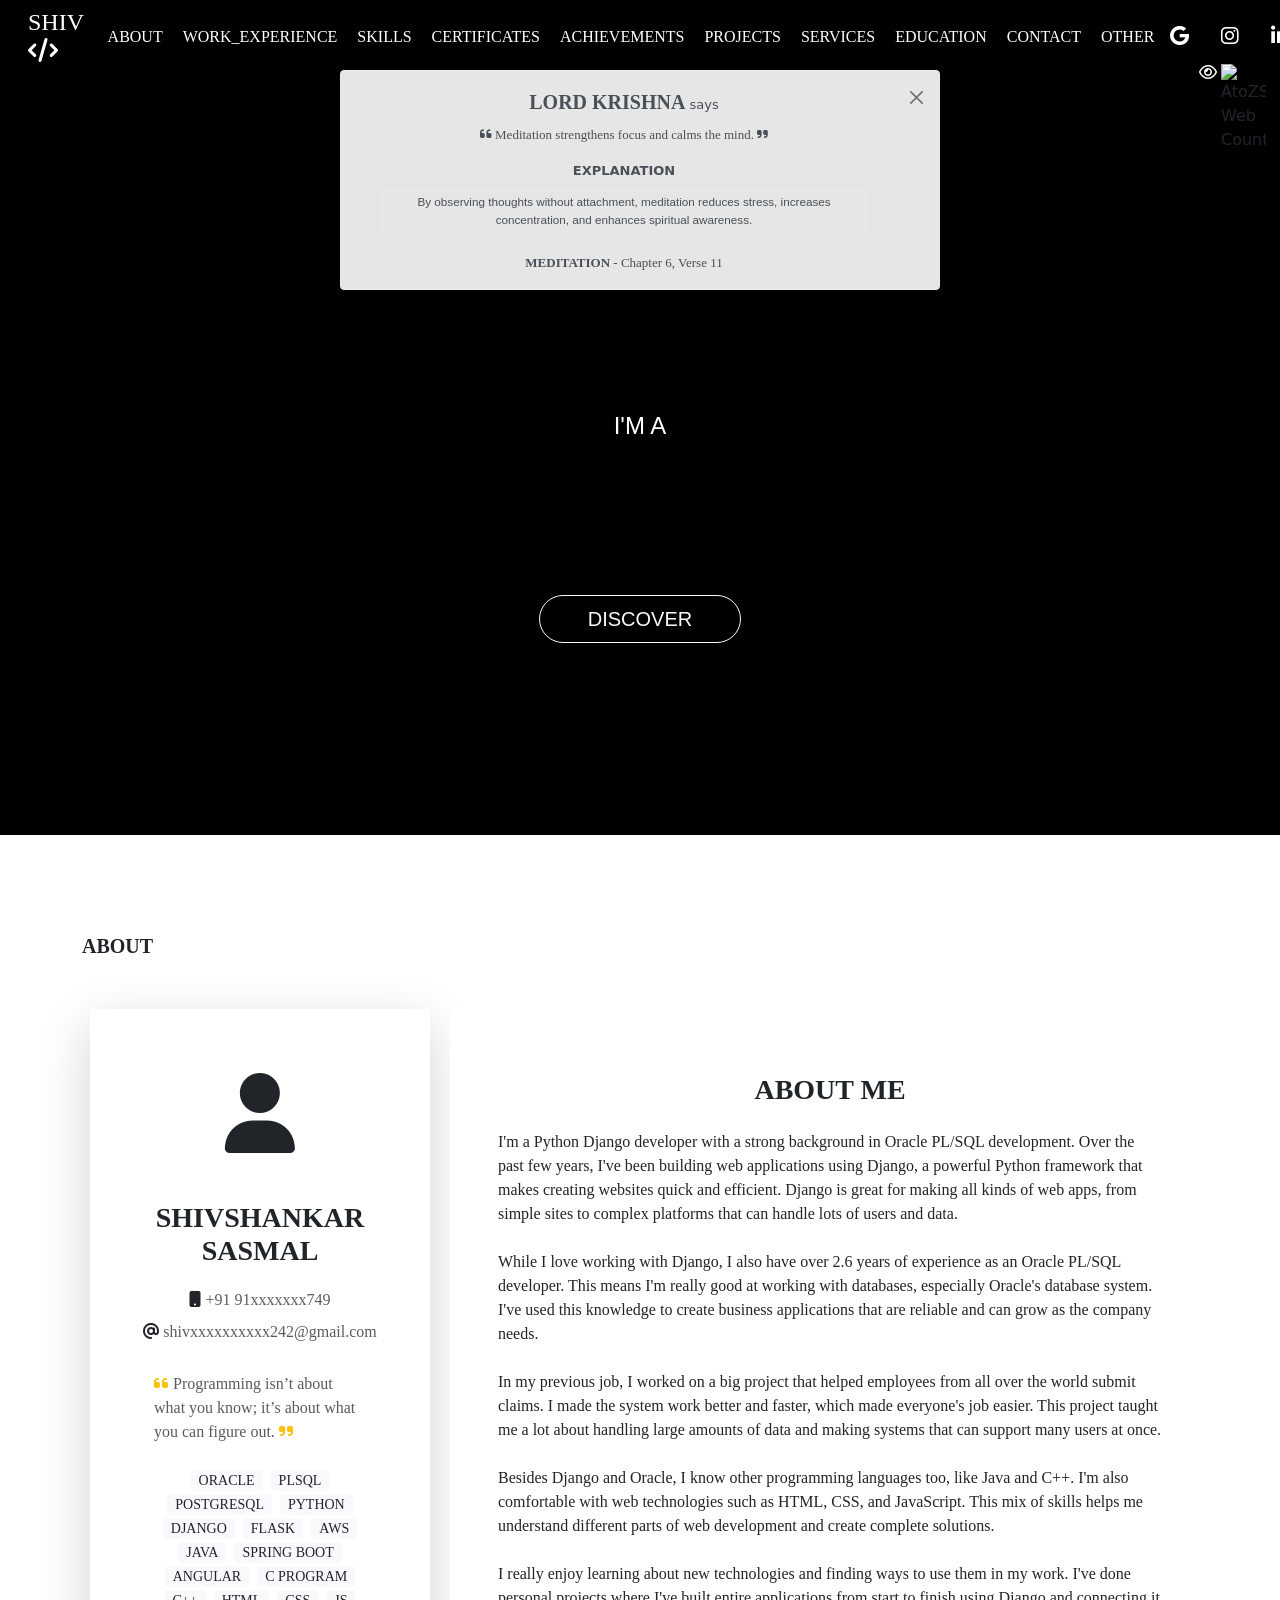
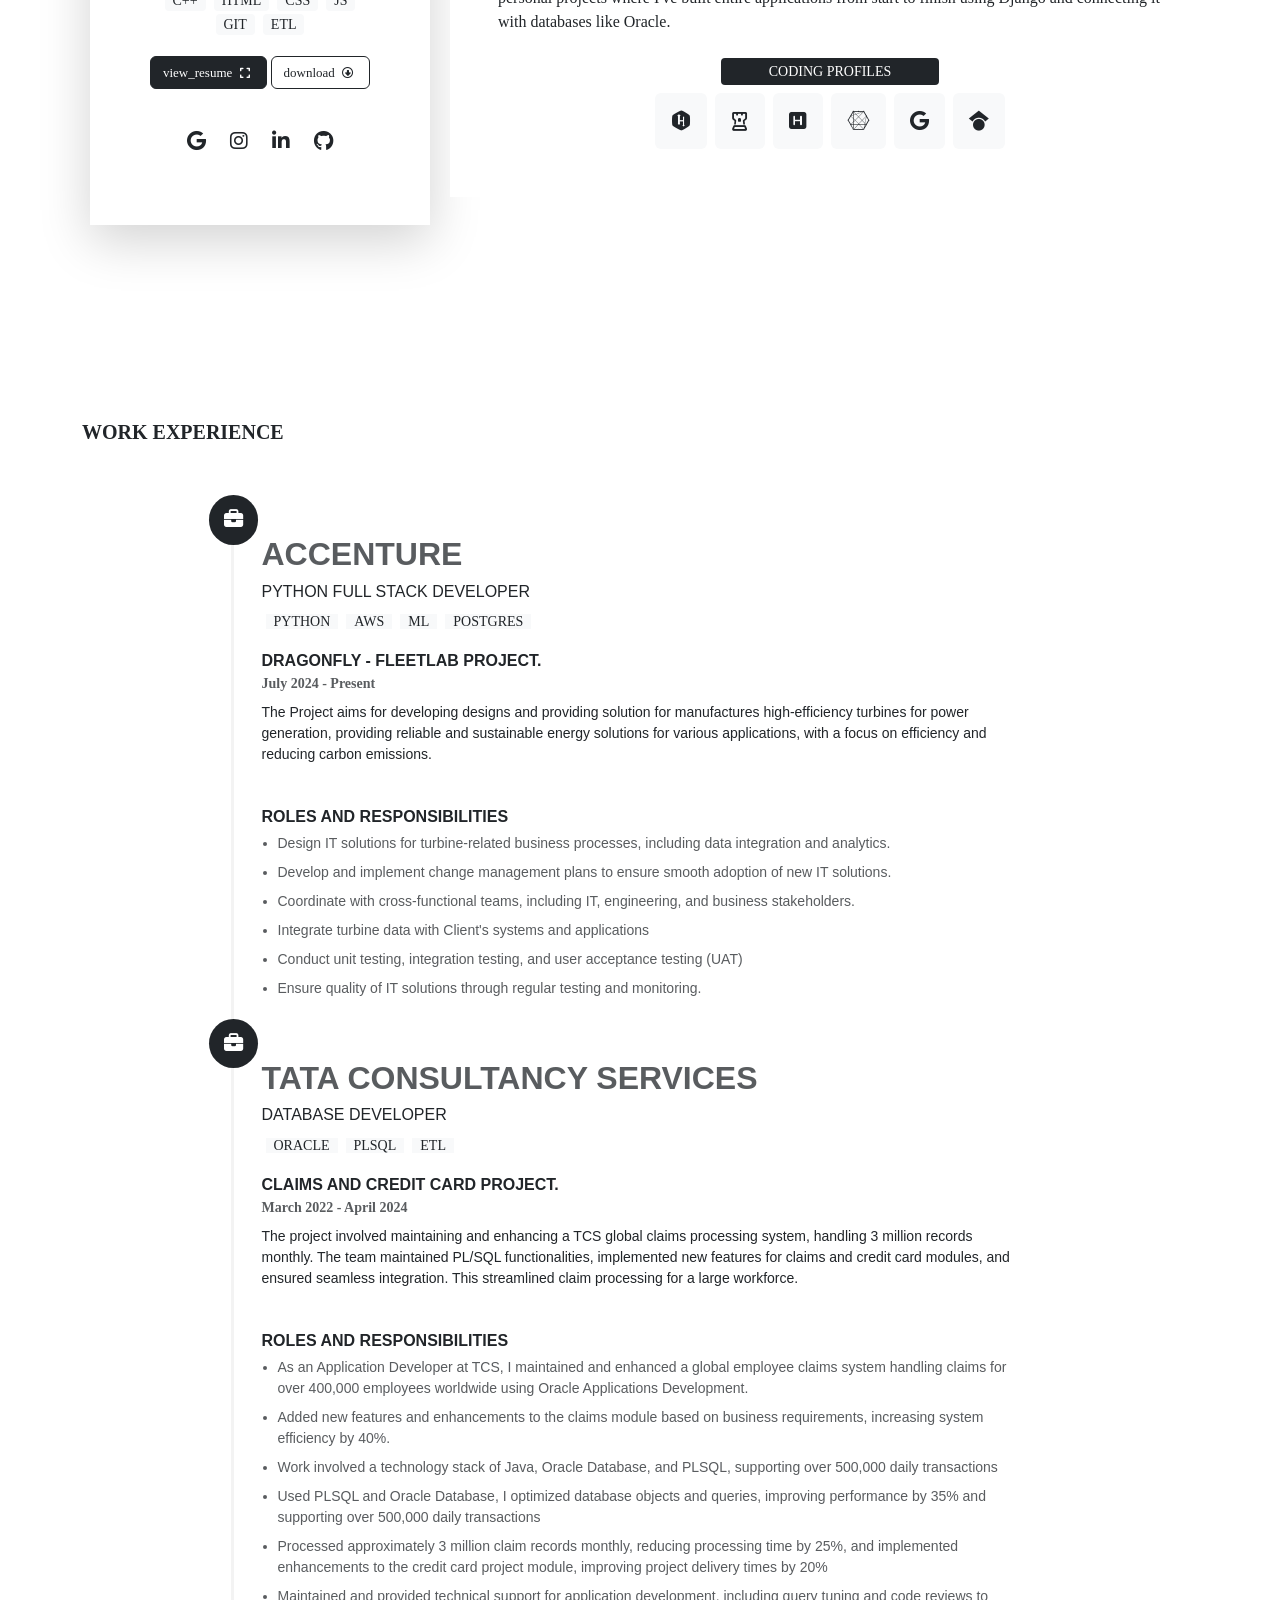
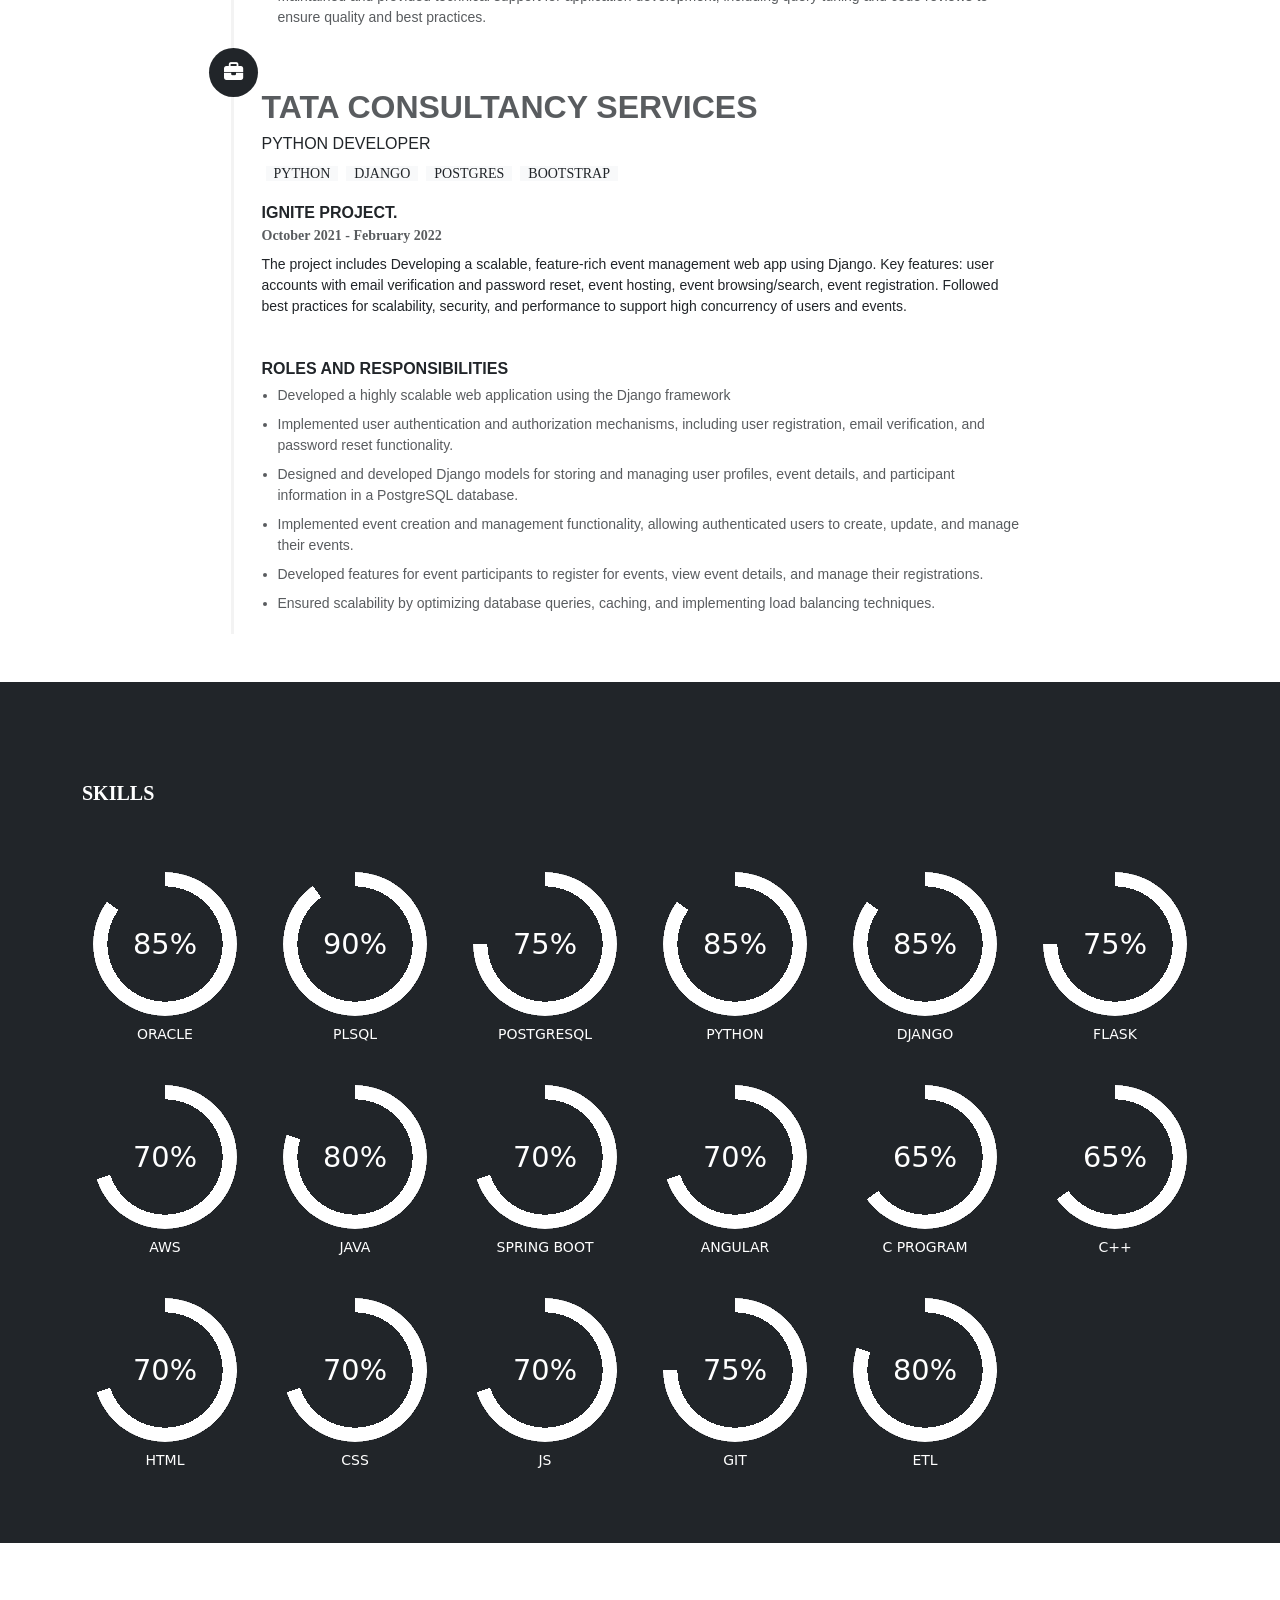
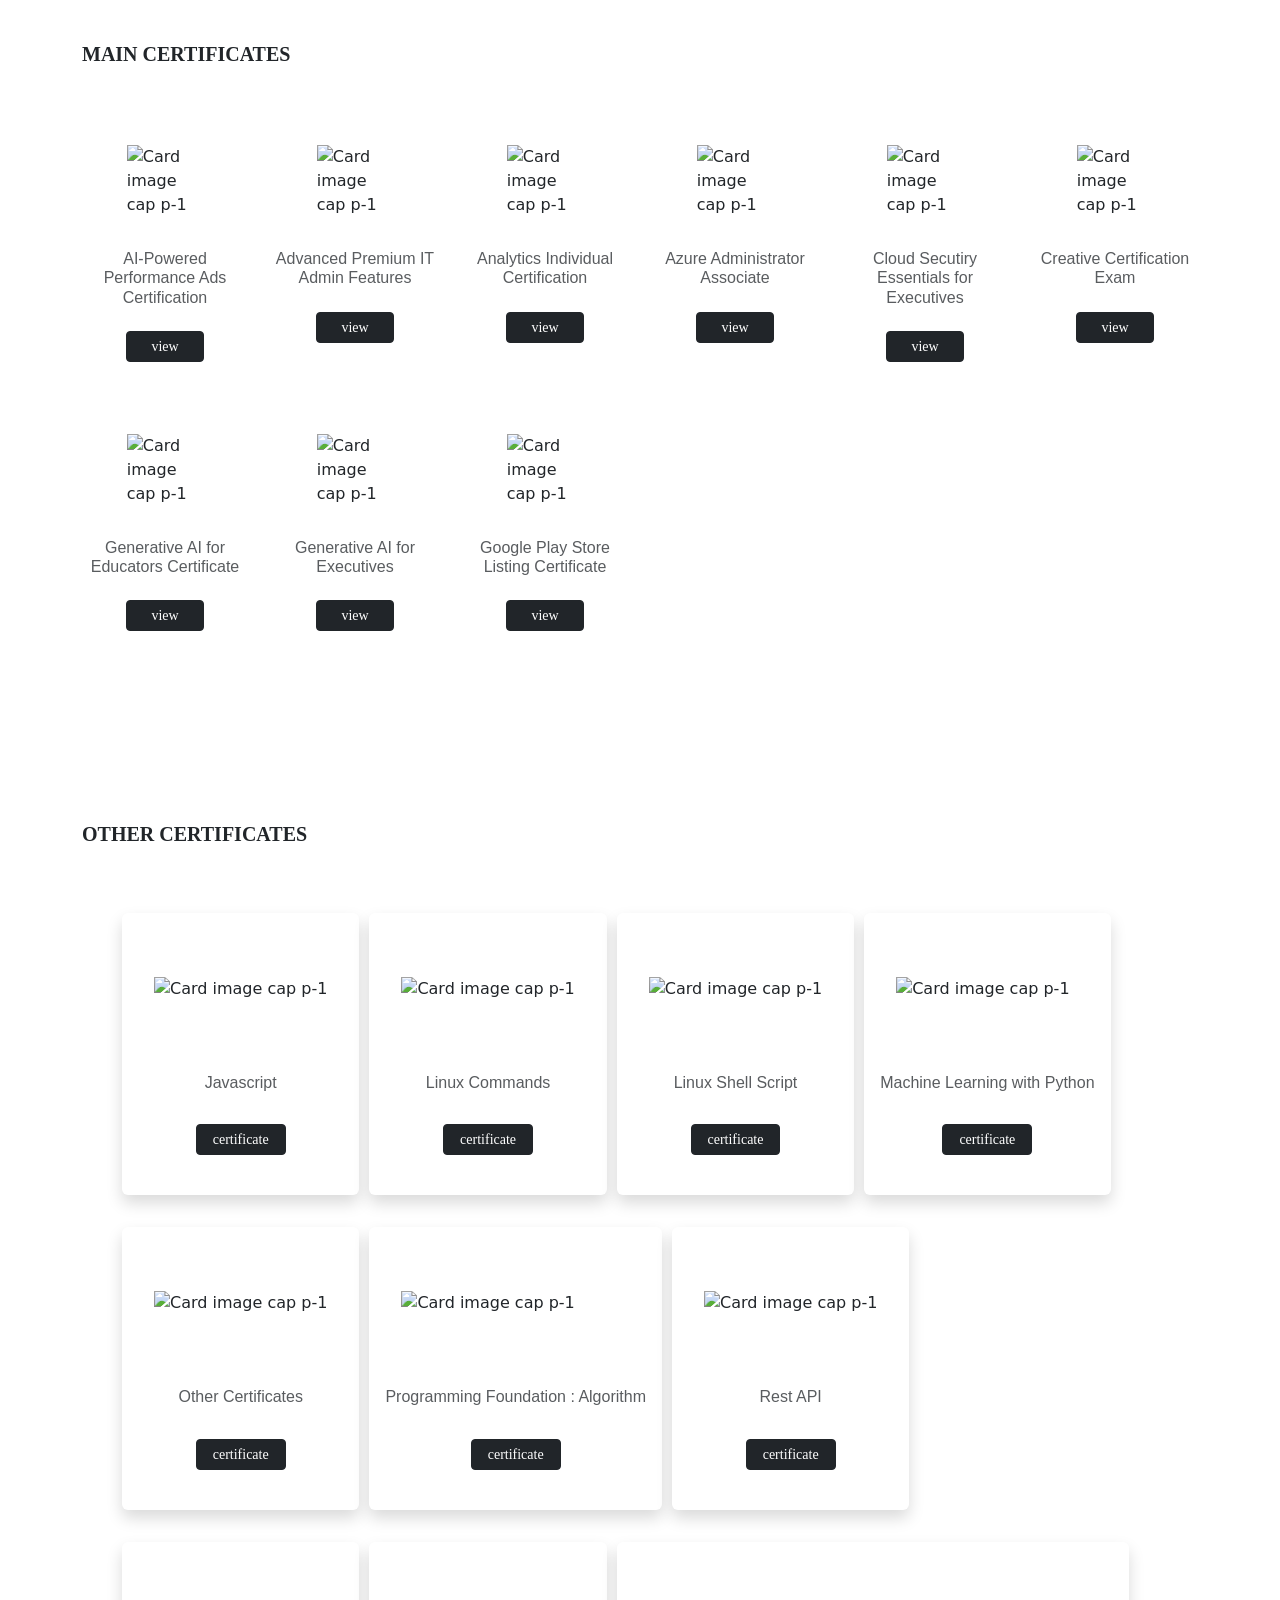
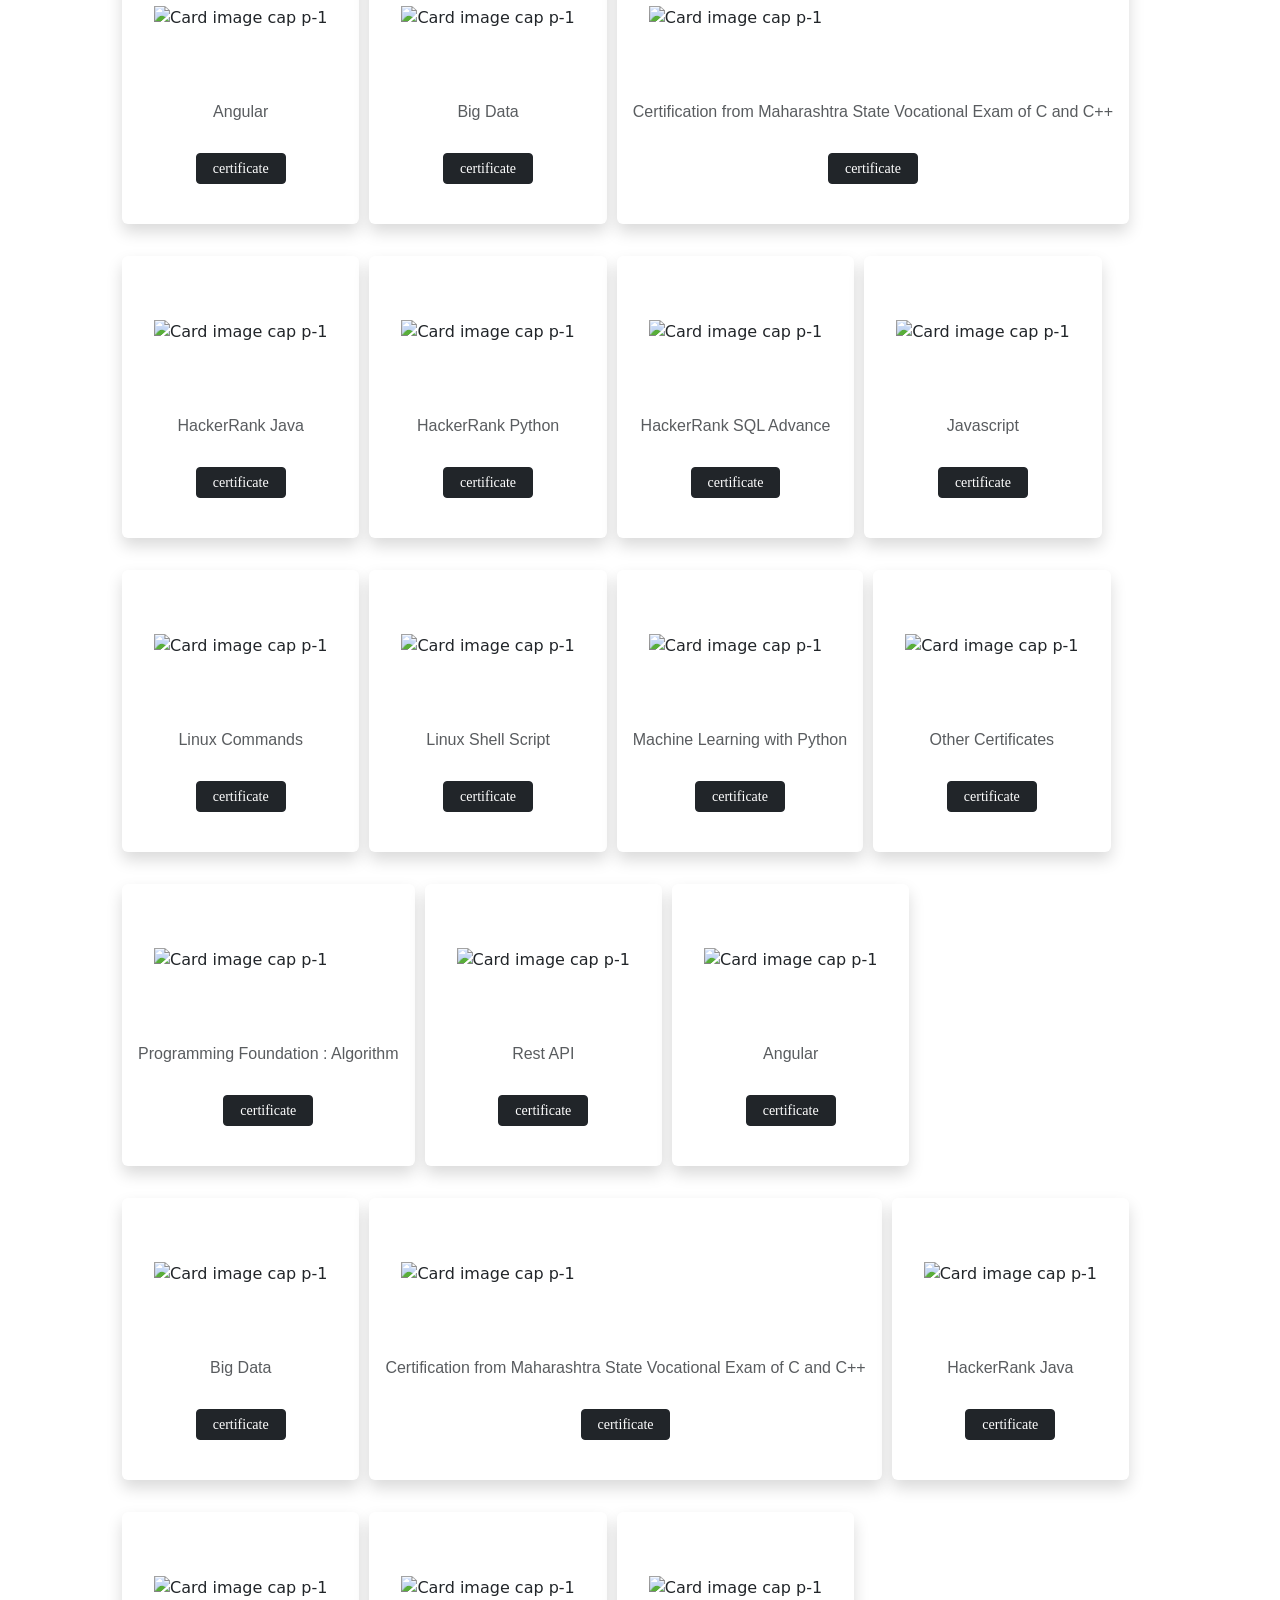
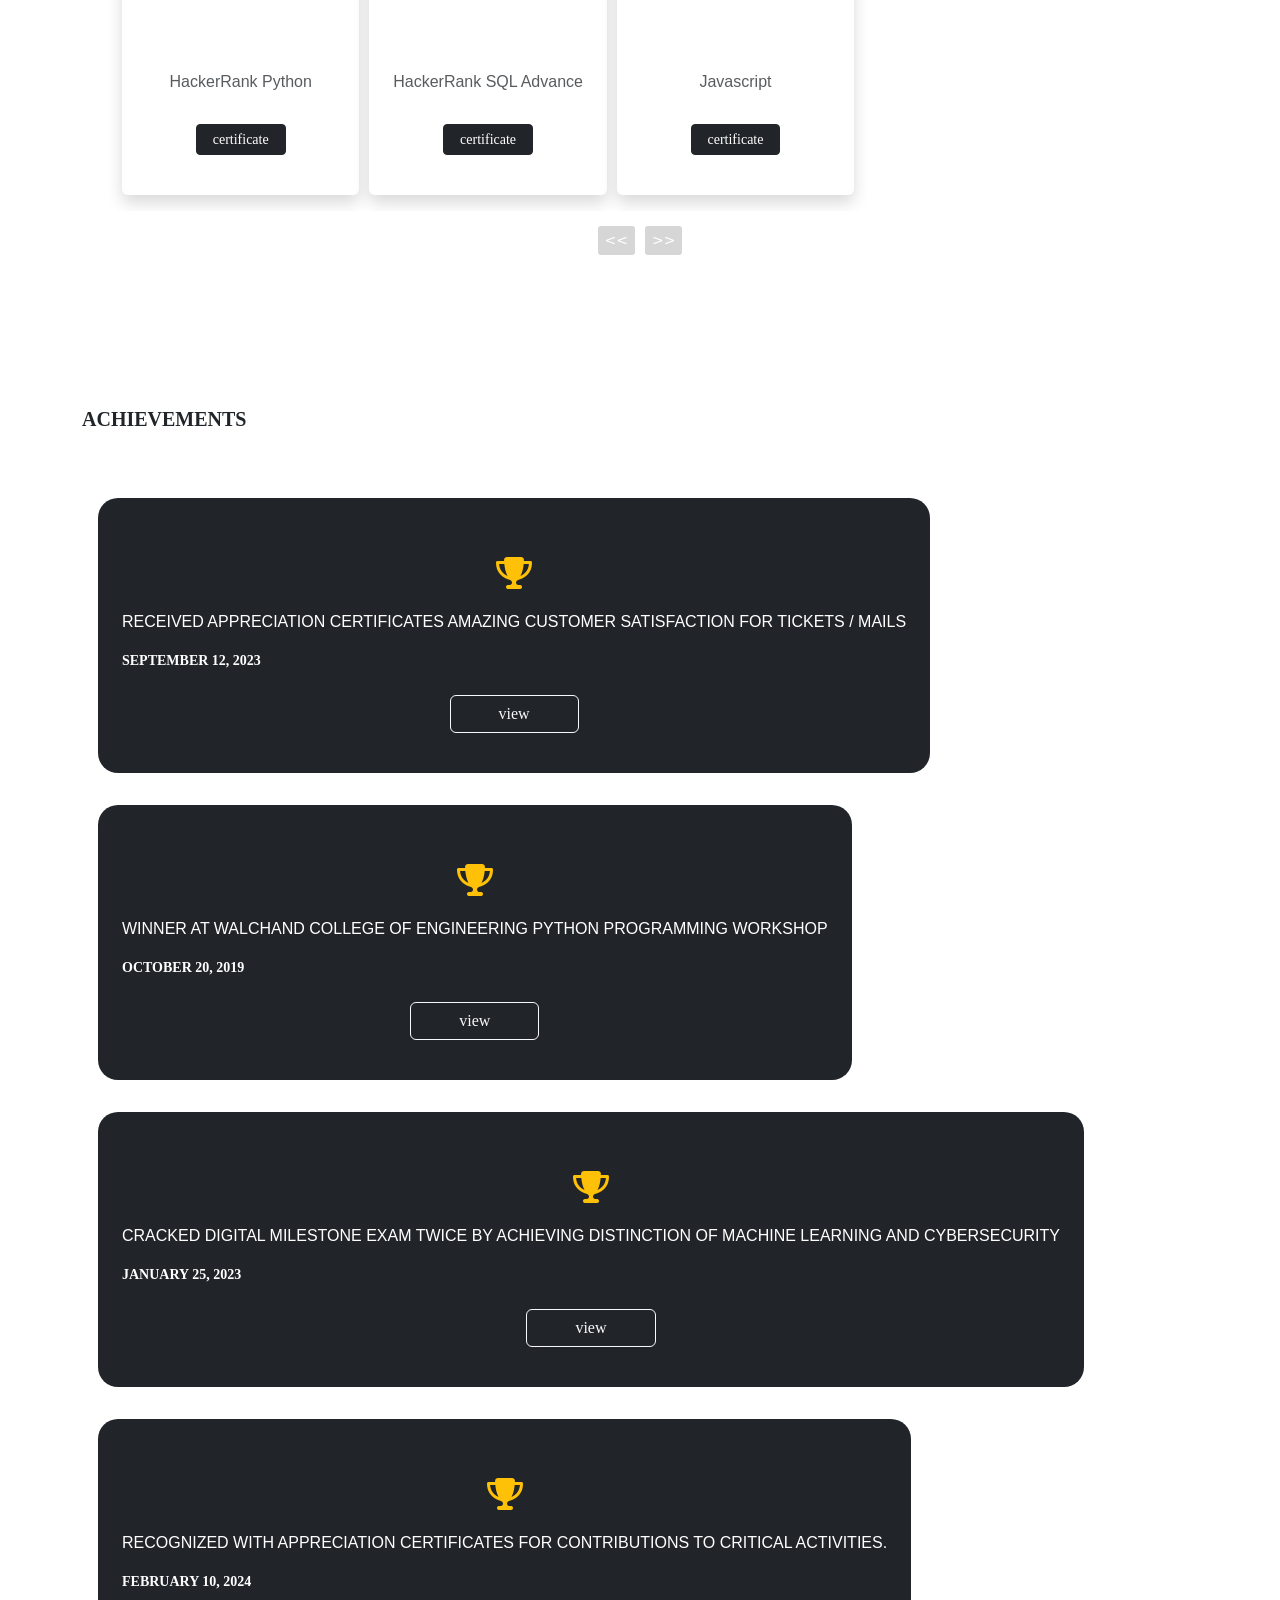
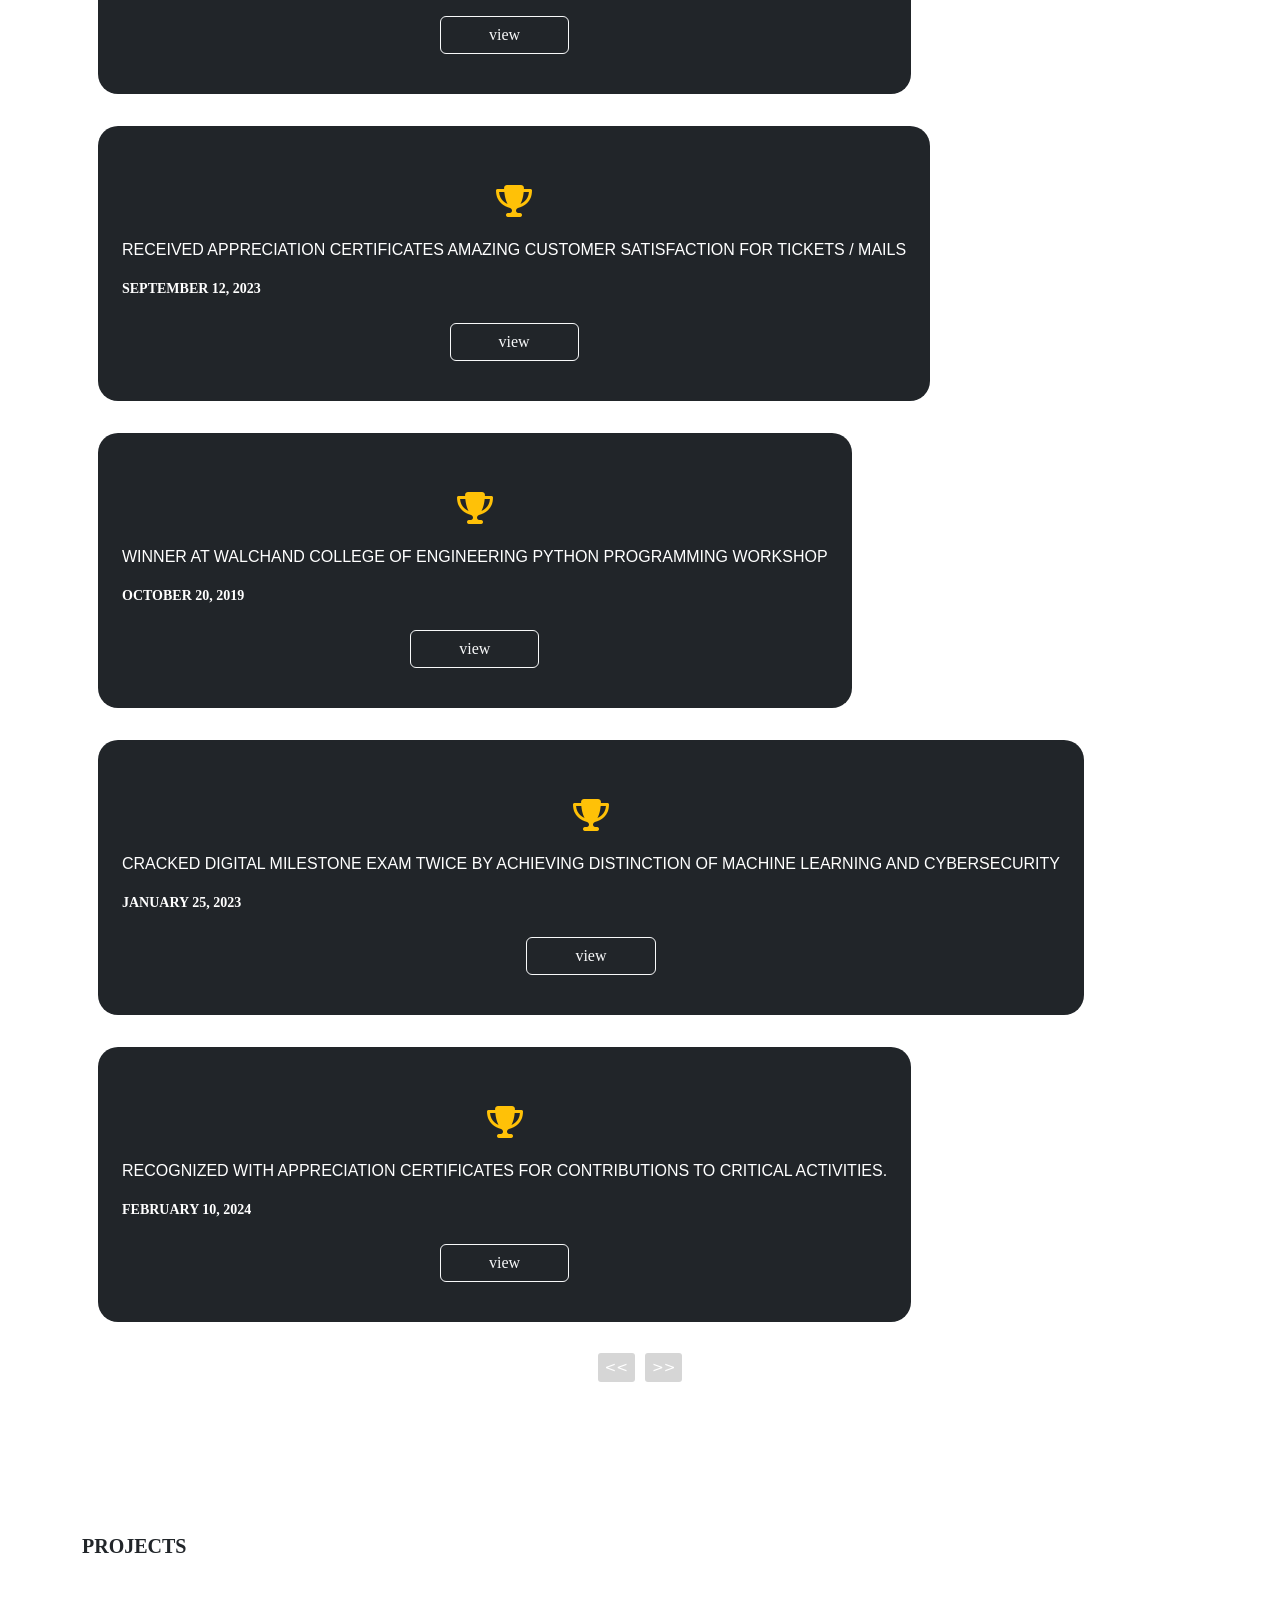
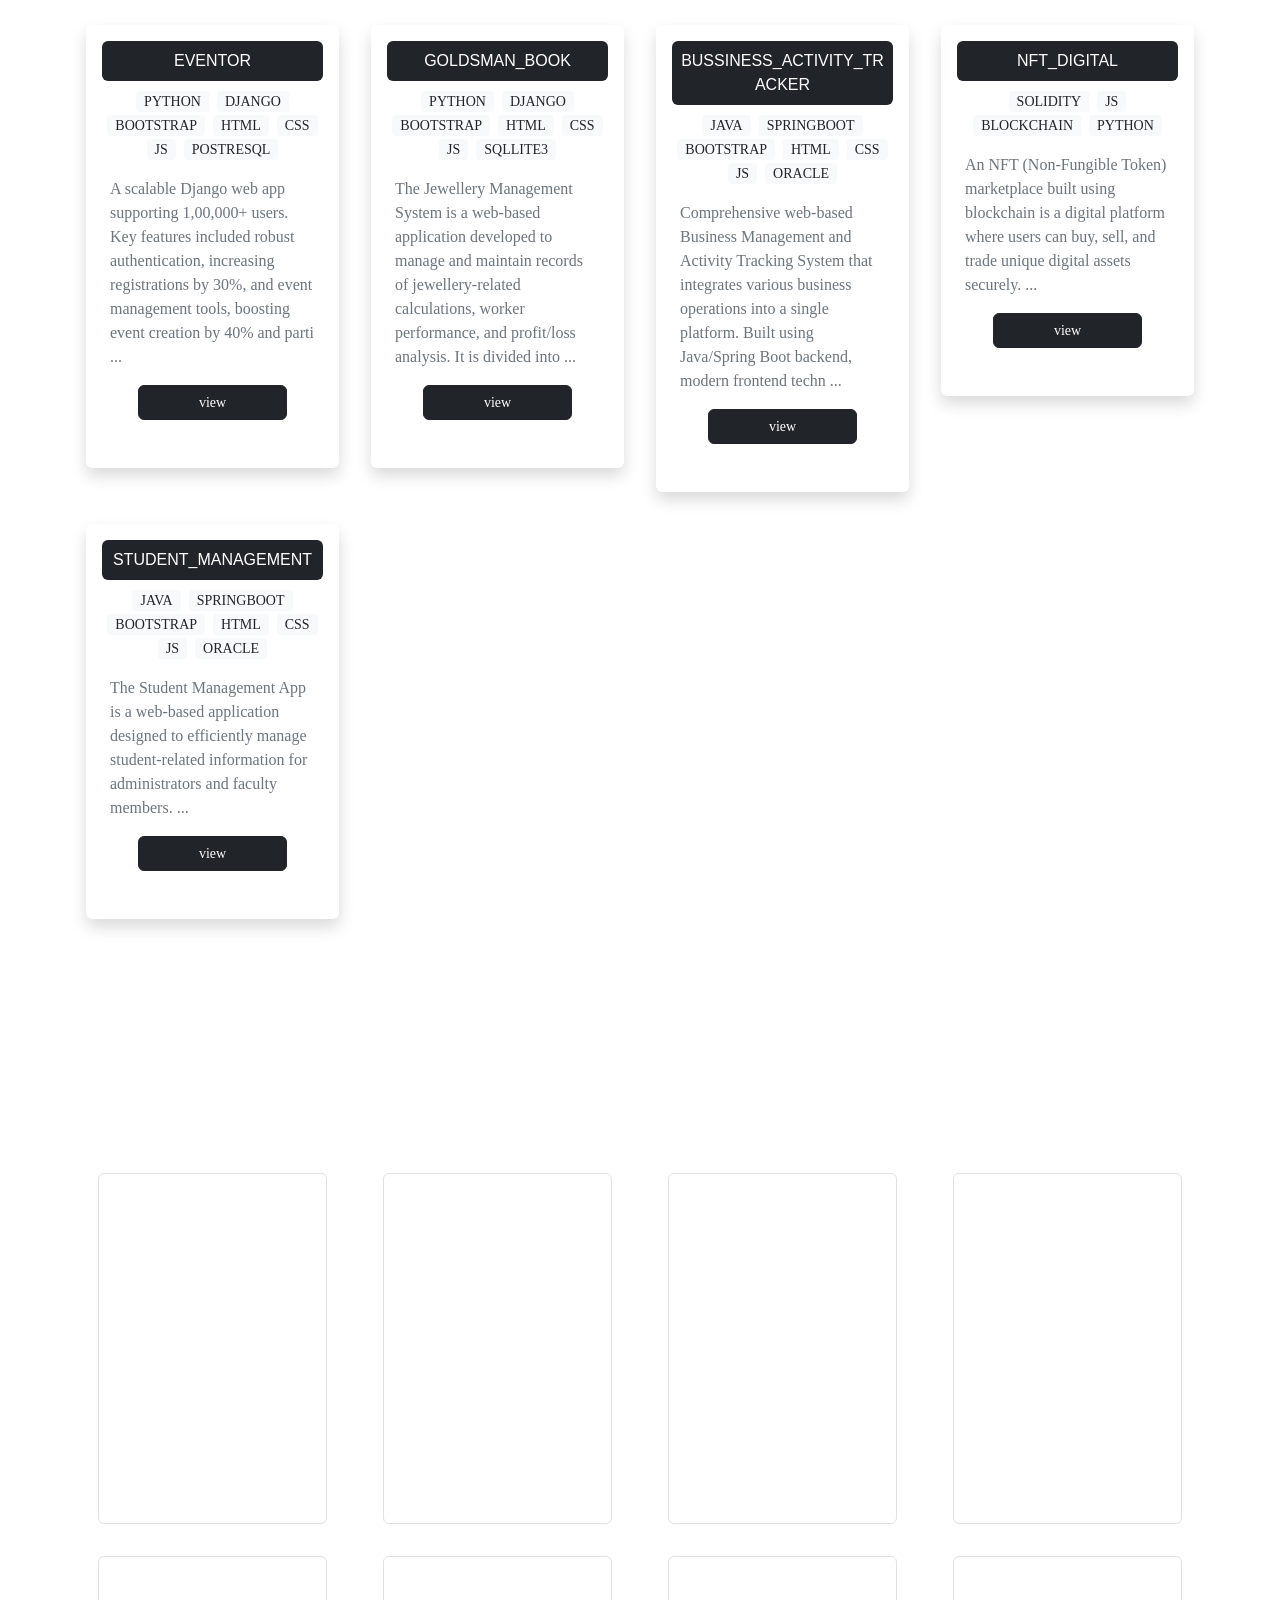
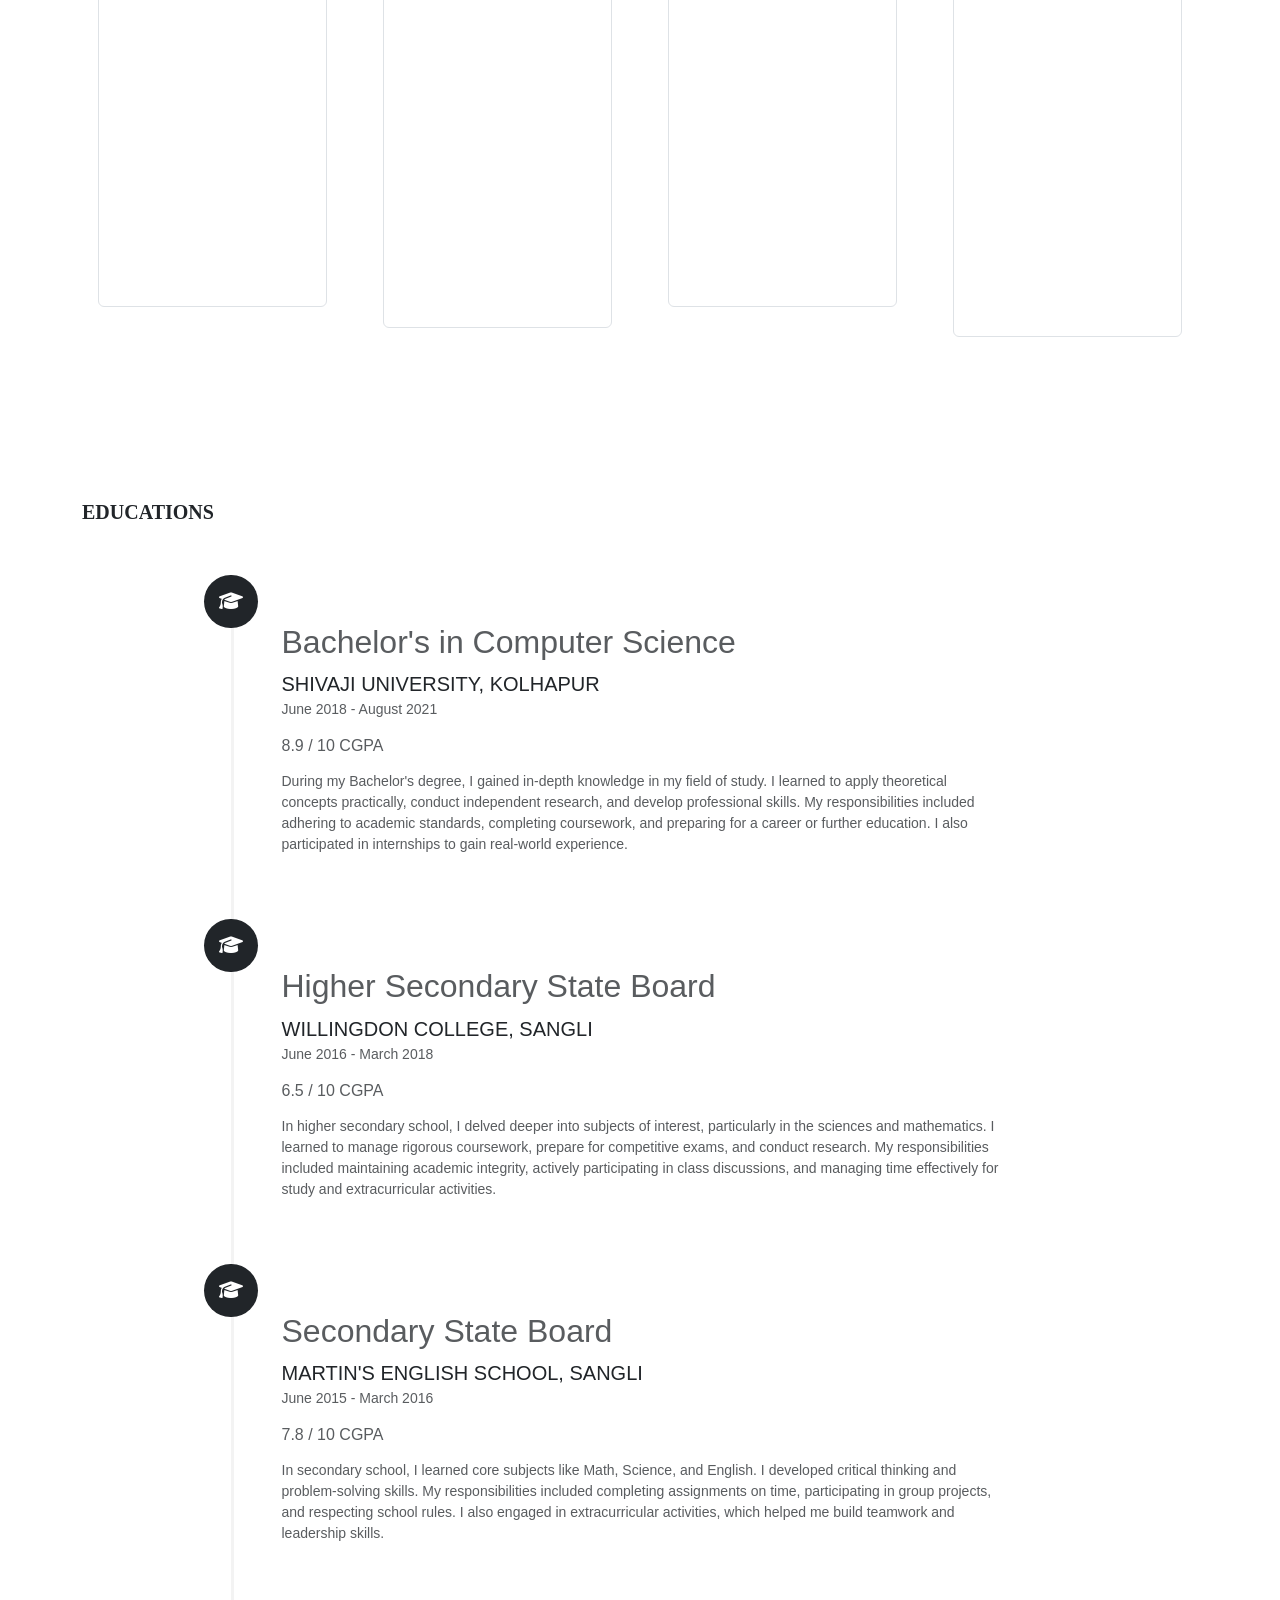
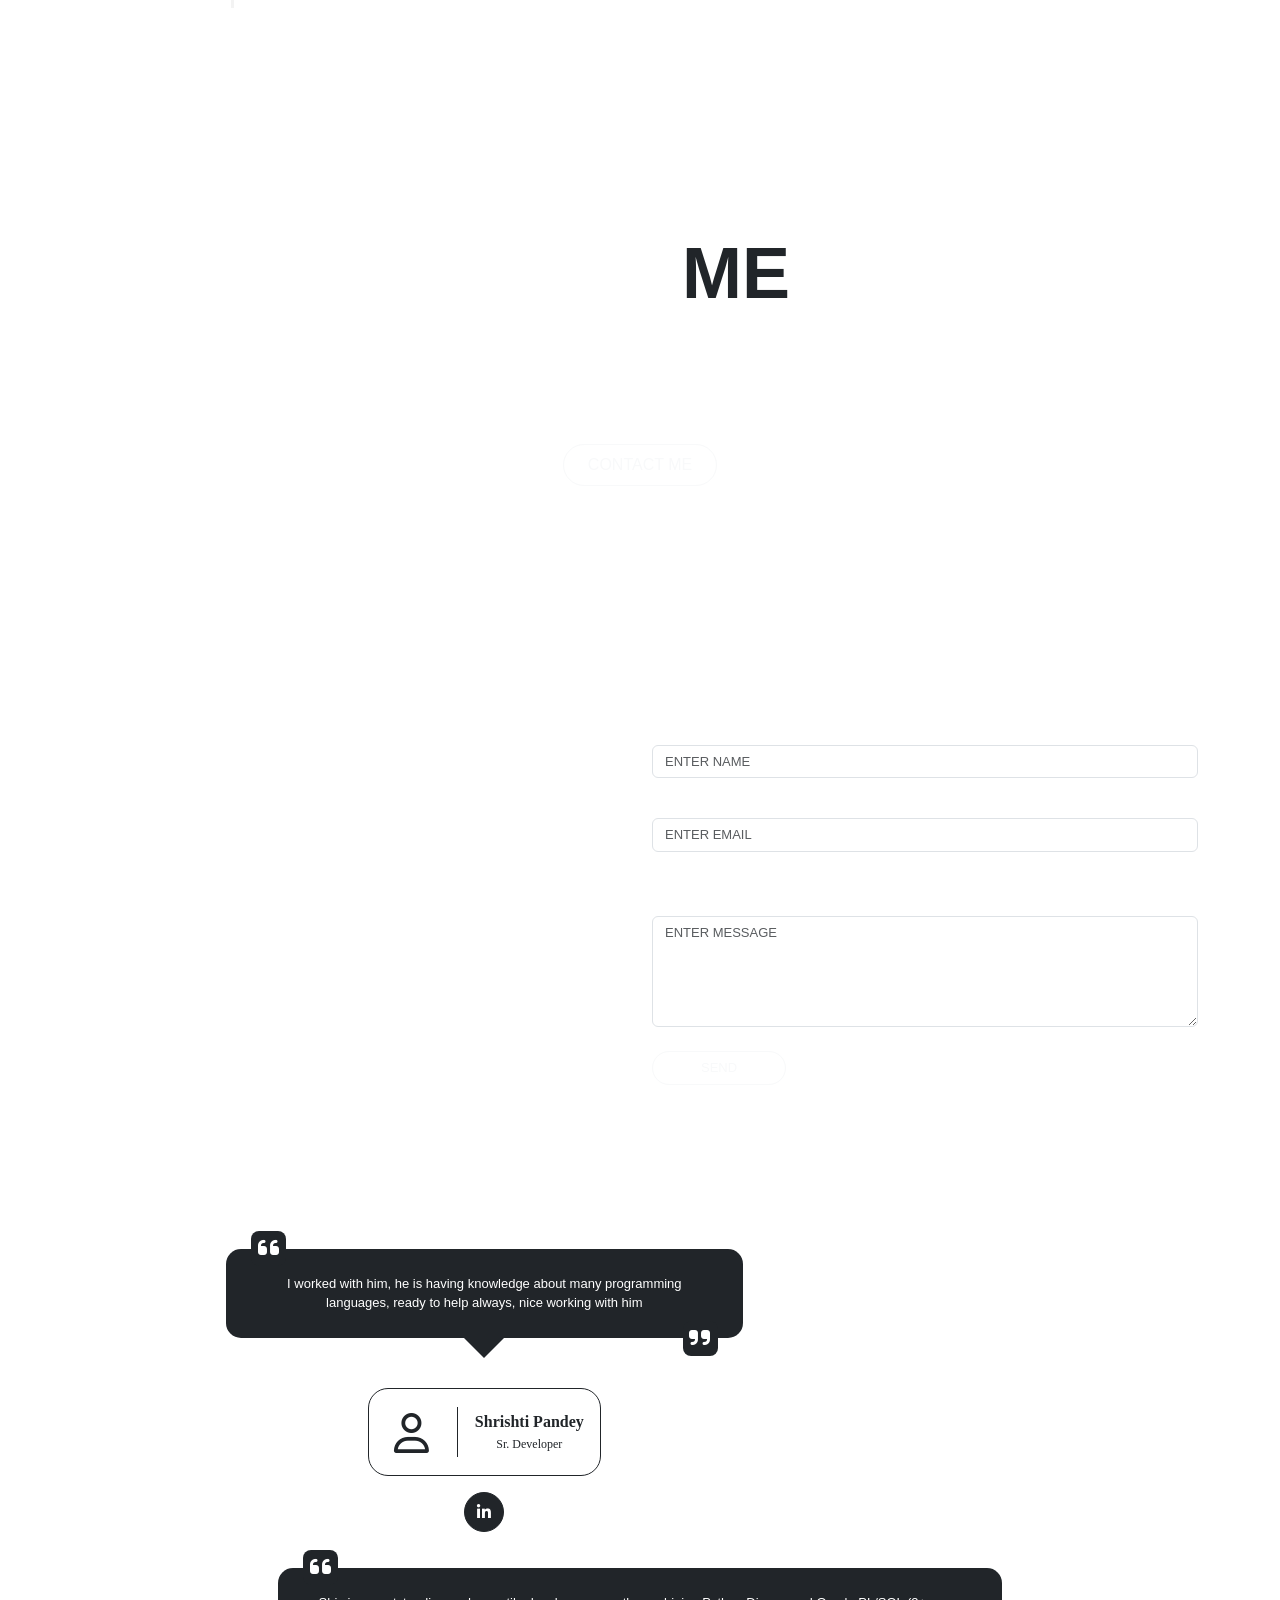
==== commit f8842fc7: "Code Updated 15 Nov 2025" ====
--- a/index.html
+++ b/index.html
@@ -3,6 +3,7 @@
   <title>PORTFOLIO</title>
   <base href="/AngularResumeLive/">
   <meta name="viewport" content="width=device-width, initial-scale=1">
+  <meta name="google-site-verification" content="hWQpx0d6RxTveFPaLQbsO0ZCzlduDOudLzmQHQs4YxI">
   <link rel="icon" type="image/x-icon" href="favicon.ico">
 
   <!-- Bootstrap CSS -->
@@ -10,11 +11,11 @@
 
   <!-- Font Awesome  -->
   <link rel="stylesheet" href="https://cdnjs.cloudflare.com/ajax/libs/font-awesome/6.5.2/css/all.min.css">
-<style>.owl-carousel,.owl-carousel .owl-item{-webkit-tap-highlight-color:transparent;position:relative}.owl-carousel{display:none;width:100%;z-index:1}.owl-carousel .owl-stage{position:relative;-ms-touch-action:pan-Y;touch-action:manipulation;-moz-backface-visibility:hidden}.owl-carousel .owl-stage:after{content:".";display:block;clear:both;visibility:hidden;line-height:0;height:0}.owl-carousel .owl-stage-outer{position:relative;overflow:hidden;-webkit-transform:translate3d(0,0,0)}.owl-carousel .owl-item{-webkit-backface-visibility:hidden;-moz-backface-visibility:hidden;-ms-backface-visibility:hidden;-webkit-transform:translate3d(0,0,0);-moz-transform:translate3d(0,0,0);-ms-transform:translate3d(0,0,0)}.owl-carousel .owl-item{min-height:1px;float:left;-webkit-backface-visibility:hidden;-webkit-touch-callout:none}.owl-carousel .owl-item img{display:block;width:100%}.owl-carousel .owl-dots.disabled{display:none}.owl-carousel.owl-loaded{display:block}.owl-carousel .owl-nav .owl-next,.owl-carousel .owl-nav .owl-prev{cursor:pointer;-webkit-user-select:none;-khtml-user-select:none;-moz-user-select:none;-ms-user-select:none;user-select:none}.owl-carousel.owl-drag .owl-item{-ms-touch-action:pan-y;touch-action:pan-y;-webkit-user-select:none;-moz-user-select:none;-ms-user-select:none;user-select:none}.owl-theme .owl-dots,.owl-theme .owl-nav{text-align:center;-webkit-tap-highlight-color:transparent}.owl-theme .owl-nav{margin-top:10px}.owl-theme .owl-nav [class*=owl-]{color:#fff;font-size:14px;margin:5px;padding:4px 7px;background:#d6d6d6;display:inline-block;cursor:pointer;border-radius:3px}.owl-theme .owl-nav [class*=owl-]:hover{background:#869791;color:#fff;text-decoration:none}@font-face{font-family:Patrick Hand SC;font-style:normal;font-weight:400;font-display:swap;src:url(https://fonts.gstatic.com/s/patrickhandsc/v16/0nkwC9f7MfsBiWcLtY65AWDK873lgSK7FQc.woff2) format("woff2");unicode-range:U+0102-0103,U+0110-0111,U+0128-0129,U+0168-0169,U+01A0-01A1,U+01AF-01B0,U+0300-0301,U+0303-0304,U+0308-0309,U+0323,U+0329,U+1EA0-1EF9,U+20AB}@font-face{font-family:Patrick Hand SC;font-style:normal;font-weight:400;font-display:swap;src:url(https://fonts.gstatic.com/s/patrickhandsc/v16/0nkwC9f7MfsBiWcLtY65AWDK873lgCK7FQc.woff2) format("woff2");unicode-range:U+0100-02BA,U+02BD-02C5,U+02C7-02CC,U+02CE-02D7,U+02DD-02FF,U+0304,U+0308,U+0329,U+1D00-1DBF,U+1E00-1E9F,U+1EF2-1EFF,U+2020,U+20A0-20AB,U+20AD-20C0,U+2113,U+2C60-2C7F,U+A720-A7FF}@font-face{font-family:Patrick Hand SC;font-style:normal;font-weight:400;font-display:swap;src:url(https://fonts.gstatic.com/s/patrickhandsc/v16/0nkwC9f7MfsBiWcLtY65AWDK873ljiK7.woff2) format("woff2");unicode-range:U+0000-00FF,U+0131,U+0152-0153,U+02BB-02BC,U+02C6,U+02DA,U+02DC,U+0304,U+0308,U+0329,U+2000-206F,U+20AC,U+2122,U+2191,U+2193,U+2212,U+2215,U+FEFF,U+FFFD}@font-face{font-family:Handlee;font-style:normal;font-weight:400;font-display:swap;src:url(https://fonts.gstatic.com/s/handlee/v19/-F6xfjBsISg9aMakPm3wow.woff2) format("woff2");unicode-range:U+0000-00FF,U+0131,U+0152-0153,U+02BB-02BC,U+02C6,U+02DA,U+02DC,U+0304,U+0308,U+0329,U+2000-206F,U+20AC,U+2122,U+2191,U+2193,U+2212,U+2215,U+FEFF,U+FFFD}@font-face{font-family:Patrick Hand;font-style:normal;font-weight:400;font-display:swap;src:url(https://fonts.gstatic.com/s/patrickhand/v24/LDI1apSQOAYtSuYWp8ZhfYe8UcLLq7s.woff2) format("woff2");unicode-range:U+0102-0103,U+0110-0111,U+0128-0129,U+0168-0169,U+01A0-01A1,U+01AF-01B0,U+0300-0301,U+0303-0304,U+0308-0309,U+0323,U+0329,U+1EA0-1EF9,U+20AB}@font-face{font-family:Patrick Hand;font-style:normal;font-weight:400;font-display:swap;src:url(https://fonts.gstatic.com/s/patrickhand/v24/LDI1apSQOAYtSuYWp8ZhfYe8UMLLq7s.woff2) format("woff2");unicode-range:U+0100-02BA,U+02BD-02C5,U+02C7-02CC,U+02CE-02D7,U+02DD-02FF,U+0304,U+0308,U+0329,U+1D00-1DBF,U+1E00-1E9F,U+1EF2-1EFF,U+2020,U+20A0-20AB,U+20AD-20C0,U+2113,U+2C60-2C7F,U+A720-A7FF}@font-face{font-family:Patrick Hand;font-style:normal;font-weight:400;font-display:swap;src:url(https://fonts.gstatic.com/s/patrickhand/v24/LDI1apSQOAYtSuYWp8ZhfYe8XsLL.woff2) format("woff2");unicode-range:U+0000-00FF,U+0131,U+0152-0153,U+02BB-02BC,U+02C6,U+02DA,U+02DC,U+0304,U+0308,U+0329,U+2000-206F,U+20AC,U+2122,U+2191,U+2193,U+2212,U+2215,U+FEFF,U+FFFD}@font-face{font-family:Poppins;font-style:italic;font-weight:100;font-display:swap;src:url(https://fonts.gstatic.com/s/poppins/v23/pxiAyp8kv8JHgFVrJJLmE0tDMPKzSQ.woff2) format("woff2");unicode-range:U+0900-097F,U+1CD0-1CF9,U+200C-200D,U+20A8,U+20B9,U+20F0,U+25CC,U+A830-A839,U+A8E0-A8FF,U+11B00-11B09}@font-face{font-family:Poppins;font-style:italic;font-weight:100;font-display:swap;src:url(https://fonts.gstatic.com/s/poppins/v23/pxiAyp8kv8JHgFVrJJLmE0tMMPKzSQ.woff2) format("woff2");unicode-range:U+0100-02BA,U+02BD-02C5,U+02C7-02CC,U+02CE-02D7,U+02DD-02FF,U+0304,U+0308,U+0329,U+1D00-1DBF,U+1E00-1E9F,U+1EF2-1EFF,U+2020,U+20A0-20AB,U+20AD-20C0,U+2113,U+2C60-2C7F,U+A720-A7FF}@font-face{font-family:Poppins;font-style:italic;font-weight:100;font-display:swap;src:url(https://fonts.gstatic.com/s/poppins/v23/pxiAyp8kv8JHgFVrJJLmE0tCMPI.woff2) format("woff2");unicode-range:U+0000-00FF,U+0131,U+0152-0153,U+02BB-02BC,U+02C6,U+02DA,U+02DC,U+0304,U+0308,U+0329,U+2000-206F,U+20AC,U+2122,U+2191,U+2193,U+2212,U+2215,U+FEFF,U+FFFD}@font-face{font-family:Poppins;font-style:italic;font-weight:200;font-display:swap;src:url(https://fonts.gstatic.com/s/poppins/v23/pxiDyp8kv8JHgFVrJJLmv1pVFteOcEg.woff2) format("woff2");unicode-range:U+0900-097F,U+1CD0-1CF9,U+200C-200D,U+20A8,U+20B9,U+20F0,U+25CC,U+A830-A839,U+A8E0-A8FF,U+11B00-11B09}@font-face{font-family:Poppins;font-style:italic;font-weight:200;font-display:swap;src:url(https://fonts.gstatic.com/s/poppins/v23/pxiDyp8kv8JHgFVrJJLmv1pVGdeOcEg.woff2) format("woff2");unicode-range:U+0100-02BA,U+02BD-02C5,U+02C7-02CC,U+02CE-02D7,U+02DD-02FF,U+0304,U+0308,U+0329,U+1D00-1DBF,U+1E00-1E9F,U+1EF2-1EFF,U+2020,U+20A0-20AB,U+20AD-20C0,U+2113,U+2C60-2C7F,U+A720-A7FF}@font-face{font-family:Poppins;font-style:italic;font-weight:200;font-display:swap;src:url(https://fonts.gstatic.com/s/poppins/v23/pxiDyp8kv8JHgFVrJJLmv1pVF9eO.woff2) format("woff2");unicode-range:U+0000-00FF,U+0131,U+0152-0153,U+02BB-02BC,U+02C6,U+02DA,U+02DC,U+0304,U+0308,U+0329,U+2000-206F,U+20AC,U+2122,U+2191,U+2193,U+2212,U+2215,U+FEFF,U+FFFD}@font-face{font-family:Poppins;font-style:italic;font-weight:300;font-display:swap;src:url(https://fonts.gstatic.com/s/poppins/v23/pxiDyp8kv8JHgFVrJJLm21lVFteOcEg.woff2) format("woff2");unicode-range:U+0900-097F,U+1CD0-1CF9,U+200C-200D,U+20A8,U+20B9,U+20F0,U+25CC,U+A830-A839,U+A8E0-A8FF,U+11B00-11B09}@font-face{font-family:Poppins;font-style:italic;font-weight:300;font-display:swap;src:url(https://fonts.gstatic.com/s/poppins/v23/pxiDyp8kv8JHgFVrJJLm21lVGdeOcEg.woff2) format("woff2");unicode-range:U+0100-02BA,U+02BD-02C5,U+02C7-02CC,U+02CE-02D7,U+02DD-02FF,U+0304,U+0308,U+0329,U+1D00-1DBF,U+1E00-1E9F,U+1EF2-1EFF,U+2020,U+20A0-20AB,U+20AD-20C0,U+2113,U+2C60-2C7F,U+A720-A7FF}@font-face{font-family:Poppins;font-style:italic;font-weight:300;font-display:swap;src:url(https://fonts.gstatic.com/s/poppins/v23/pxiDyp8kv8JHgFVrJJLm21lVF9eO.woff2) format("woff2");unicode-range:U+0000-00FF,U+0131,U+0152-0153,U+02BB-02BC,U+02C6,U+02DA,U+02DC,U+0304,U+0308,U+0329,U+2000-206F,U+20AC,U+2122,U+2191,U+2193,U+2212,U+2215,U+FEFF,U+FFFD}@font-face{font-family:Poppins;font-style:italic;font-weight:400;font-display:swap;src:url(https://fonts.gstatic.com/s/poppins/v23/pxiGyp8kv8JHgFVrJJLucXtAKPY.woff2) format("woff2");unicode-range:U+0900-097F,U+1CD0-1CF9,U+200C-200D,U+20A8,U+20B9,U+20F0,U+25CC,U+A830-A839,U+A8E0-A8FF,U+11B00-11B09}@font-face{font-family:Poppins;font-style:italic;font-weight:400;font-display:swap;src:url(https://fonts.gstatic.com/s/poppins/v23/pxiGyp8kv8JHgFVrJJLufntAKPY.woff2) format("woff2");unicode-range:U+0100-02BA,U+02BD-02C5,U+02C7-02CC,U+02CE-02D7,U+02DD-02FF,U+0304,U+0308,U+0329,U+1D00-1DBF,U+1E00-1E9F,U+1EF2-1EFF,U+2020,U+20A0-20AB,U+20AD-20C0,U+2113,U+2C60-2C7F,U+A720-A7FF}@font-face{font-family:Poppins;font-style:italic;font-weight:400;font-display:swap;src:url(https://fonts.gstatic.com/s/poppins/v23/pxiGyp8kv8JHgFVrJJLucHtA.woff2) format("woff2");unicode-range:U+0000-00FF,U+0131,U+0152-0153,U+02BB-02BC,U+02C6,U+02DA,U+02DC,U+0304,U+0308,U+0329,U+2000-206F,U+20AC,U+2122,U+2191,U+2193,U+2212,U+2215,U+FEFF,U+FFFD}@font-face{font-family:Poppins;font-style:italic;font-weight:500;font-display:swap;src:url(https://fonts.gstatic.com/s/poppins/v23/pxiDyp8kv8JHgFVrJJLmg1hVFteOcEg.woff2) format("woff2");unicode-range:U+0900-097F,U+1CD0-1CF9,U+200C-200D,U+20A8,U+20B9,U+20F0,U+25CC,U+A830-A839,U+A8E0-A8FF,U+11B00-11B09}@font-face{font-family:Poppins;font-style:italic;font-weight:500;font-display:swap;src:url(https://fonts.gstatic.com/s/poppins/v23/pxiDyp8kv8JHgFVrJJLmg1hVGdeOcEg.woff2) format("woff2");unicode-range:U+0100-02BA,U+02BD-02C5,U+02C7-02CC,U+02CE-02D7,U+02DD-02FF,U+0304,U+0308,U+0329,U+1D00-1DBF,U+1E00-1E9F,U+1EF2-1EFF,U+2020,U+20A0-20AB,U+20AD-20C0,U+2113,U+2C60-2C7F,U+A720-A7FF}@font-face{font-family:Poppins;font-style:italic;font-weight:500;font-display:swap;src:url(https://fonts.gstatic.com/s/poppins/v23/pxiDyp8kv8JHgFVrJJLmg1hVF9eO.woff2) format("woff2");unicode-range:U+0000-00FF,U+0131,U+0152-0153,U+02BB-02BC,U+02C6,U+02DA,U+02DC,U+0304,U+0308,U+0329,U+2000-206F,U+20AC,U+2122,U+2191,U+2193,U+2212,U+2215,U+FEFF,U+FFFD}@font-face{font-family:Poppins;font-style:italic;font-weight:600;font-display:swap;src:url(https://fonts.gstatic.com/s/poppins/v23/pxiDyp8kv8JHgFVrJJLmr19VFteOcEg.woff2) format("woff2");unicode-range:U+0900-097F,U+1CD0-1CF9,U+200C-200D,U+20A8,U+20B9,U+20F0,U+25CC,U+A830-A839,U+A8E0-A8FF,U+11B00-11B09}@font-face{font-family:Poppins;font-style:italic;font-weight:600;font-display:swap;src:url(https://fonts.gstatic.com/s/poppins/v23/pxiDyp8kv8JHgFVrJJLmr19VGdeOcEg.woff2) format("woff2");unicode-range:U+0100-02BA,U+02BD-02C5,U+02C7-02CC,U+02CE-02D7,U+02DD-02FF,U+0304,U+0308,U+0329,U+1D00-1DBF,U+1E00-1E9F,U+1EF2-1EFF,U+2020,U+20A0-20AB,U+20AD-20C0,U+2113,U+2C60-2C7F,U+A720-A7FF}@font-face{font-family:Poppins;font-style:italic;font-weight:600;font-display:swap;src:url(https://fonts.gstatic.com/s/poppins/v23/pxiDyp8kv8JHgFVrJJLmr19VF9eO.woff2) format("woff2");unicode-range:U+0000-00FF,U+0131,U+0152-0153,U+02BB-02BC,U+02C6,U+02DA,U+02DC,U+0304,U+0308,U+0329,U+2000-206F,U+20AC,U+2122,U+2191,U+2193,U+2212,U+2215,U+FEFF,U+FFFD}@font-face{font-family:Poppins;font-style:italic;font-weight:700;font-display:swap;src:url(https://fonts.gstatic.com/s/poppins/v23/pxiDyp8kv8JHgFVrJJLmy15VFteOcEg.woff2) format("woff2");unicode-range:U+0900-097F,U+1CD0-1CF9,U+200C-200D,U+20A8,U+20B9,U+20F0,U+25CC,U+A830-A839,U+A8E0-A8FF,U+11B00-11B09}@font-face{font-family:Poppins;font-style:italic;font-weight:700;font-display:swap;src:url(https://fonts.gstatic.com/s/poppins/v23/pxiDyp8kv8JHgFVrJJLmy15VGdeOcEg.woff2) format("woff2");unicode-range:U+0100-02BA,U+02BD-02C5,U+02C7-02CC,U+02CE-02D7,U+02DD-02FF,U+0304,U+0308,U+0329,U+1D00-1DBF,U+1E00-1E9F,U+1EF2-1EFF,U+2020,U+20A0-20AB,U+20AD-20C0,U+2113,U+2C60-2C7F,U+A720-A7FF}@font-face{font-family:Poppins;font-style:italic;font-weight:700;font-display:swap;src:url(https://fonts.gstatic.com/s/poppins/v23/pxiDyp8kv8JHgFVrJJLmy15VF9eO.woff2) format("woff2");unicode-range:U+0000-00FF,U+0131,U+0152-0153,U+02BB-02BC,U+02C6,U+02DA,U+02DC,U+0304,U+0308,U+0329,U+2000-206F,U+20AC,U+2122,U+2191,U+2193,U+2212,U+2215,U+FEFF,U+FFFD}@font-face{font-family:Poppins;font-style:italic;font-weight:800;font-display:swap;src:url(https://fonts.gstatic.com/s/poppins/v23/pxiDyp8kv8JHgFVrJJLm111VFteOcEg.woff2) format("woff2");unicode-range:U+0900-097F,U+1CD0-1CF9,U+200C-200D,U+20A8,U+20B9,U+20F0,U+25CC,U+A830-A839,U+A8E0-A8FF,U+11B00-11B09}@font-face{font-family:Poppins;font-style:italic;font-weight:800;font-display:swap;src:url(https://fonts.gstatic.com/s/poppins/v23/pxiDyp8kv8JHgFVrJJLm111VGdeOcEg.woff2) format("woff2");unicode-range:U+0100-02BA,U+02BD-02C5,U+02C7-02CC,U+02CE-02D7,U+02DD-02FF,U+0304,U+0308,U+0329,U+1D00-1DBF,U+1E00-1E9F,U+1EF2-1EFF,U+2020,U+20A0-20AB,U+20AD-20C0,U+2113,U+2C60-2C7F,U+A720-A7FF}@font-face{font-family:Poppins;font-style:italic;font-weight:800;font-display:swap;src:url(https://fonts.gstatic.com/s/poppins/v23/pxiDyp8kv8JHgFVrJJLm111VF9eO.woff2) format("woff2");unicode-range:U+0000-00FF,U+0131,U+0152-0153,U+02BB-02BC,U+02C6,U+02DA,U+02DC,U+0304,U+0308,U+0329,U+2000-206F,U+20AC,U+2122,U+2191,U+2193,U+2212,U+2215,U+FEFF,U+FFFD}@font-face{font-family:Poppins;font-style:italic;font-weight:900;font-display:swap;src:url(https://fonts.gstatic.com/s/poppins/v23/pxiDyp8kv8JHgFVrJJLm81xVFteOcEg.woff2) format("woff2");unicode-range:U+0900-097F,U+1CD0-1CF9,U+200C-200D,U+20A8,U+20B9,U+20F0,U+25CC,U+A830-A839,U+A8E0-A8FF,U+11B00-11B09}@font-face{font-family:Poppins;font-style:italic;font-weight:900;font-display:swap;src:url(https://fonts.gstatic.com/s/poppins/v23/pxiDyp8kv8JHgFVrJJLm81xVGdeOcEg.woff2) format("woff2");unicode-range:U+0100-02BA,U+02BD-02C5,U+02C7-02CC,U+02CE-02D7,U+02DD-02FF,U+0304,U+0308,U+0329,U+1D00-1DBF,U+1E00-1E9F,U+1EF2-1EFF,U+2020,U+20A0-20AB,U+20AD-20C0,U+2113,U+2C60-2C7F,U+A720-A7FF}@font-face{font-family:Poppins;font-style:italic;font-weight:900;font-display:swap;src:url(https://fonts.gstatic.com/s/poppins/v23/pxiDyp8kv8JHgFVrJJLm81xVF9eO.woff2) format("woff2");unicode-range:U+0000-00FF,U+0131,U+0152-0153,U+02BB-02BC,U+02C6,U+02DA,U+02DC,U+0304,U+0308,U+0329,U+2000-206F,U+20AC,U+2122,U+2191,U+2193,U+2212,U+2215,U+FEFF,U+FFFD}@font-face{font-family:Poppins;font-style:normal;font-weight:100;font-display:swap;src:url(https://fonts.gstatic.com/s/poppins/v23/pxiGyp8kv8JHgFVrLPTucXtAKPY.woff2) format("woff2");unicode-range:U+0900-097F,U+1CD0-1CF9,U+200C-200D,U+20A8,U+20B9,U+20F0,U+25CC,U+A830-A839,U+A8E0-A8FF,U+11B00-11B09}@font-face{font-family:Poppins;font-style:normal;font-weight:100;font-display:swap;src:url(https://fonts.gstatic.com/s/poppins/v23/pxiGyp8kv8JHgFVrLPTufntAKPY.woff2) format("woff2");unicode-range:U+0100-02BA,U+02BD-02C5,U+02C7-02CC,U+02CE-02D7,U+02DD-02FF,U+0304,U+0308,U+0329,U+1D00-1DBF,U+1E00-1E9F,U+1EF2-1EFF,U+2020,U+20A0-20AB,U+20AD-20C0,U+2113,U+2C60-2C7F,U+A720-A7FF}@font-face{font-family:Poppins;font-style:normal;font-weight:100;font-display:swap;src:url(https://fonts.gstatic.com/s/poppins/v23/pxiGyp8kv8JHgFVrLPTucHtA.woff2) format("woff2");unicode-range:U+0000-00FF,U+0131,U+0152-0153,U+02BB-02BC,U+02C6,U+02DA,U+02DC,U+0304,U+0308,U+0329,U+2000-206F,U+20AC,U+2122,U+2191,U+2193,U+2212,U+2215,U+FEFF,U+FFFD}@font-face{font-family:Poppins;font-style:normal;font-weight:200;font-display:swap;src:url(https://fonts.gstatic.com/s/poppins/v23/pxiByp8kv8JHgFVrLFj_Z11lFc-K.woff2) format("woff2");unicode-range:U+0900-097F,U+1CD0-1CF9,U+200C-200D,U+20A8,U+20B9,U+20F0,U+25CC,U+A830-A839,U+A8E0-A8FF,U+11B00-11B09}@font-face{font-family:Poppins;font-style:normal;font-weight:200;font-display:swap;src:url(https://fonts.gstatic.com/s/poppins/v23/pxiByp8kv8JHgFVrLFj_Z1JlFc-K.woff2) format("woff2");unicode-range:U+0100-02BA,U+02BD-02C5,U+02C7-02CC,U+02CE-02D7,U+02DD-02FF,U+0304,U+0308,U+0329,U+1D00-1DBF,U+1E00-1E9F,U+1EF2-1EFF,U+2020,U+20A0-20AB,U+20AD-20C0,U+2113,U+2C60-2C7F,U+A720-A7FF}@font-face{font-family:Poppins;font-style:normal;font-weight:200;font-display:swap;src:url(https://fonts.gstatic.com/s/poppins/v23/pxiByp8kv8JHgFVrLFj_Z1xlFQ.woff2) format("woff2");unicode-range:U+0000-00FF,U+0131,U+0152-0153,U+02BB-02BC,U+02C6,U+02DA,U+02DC,U+0304,U+0308,U+0329,U+2000-206F,U+20AC,U+2122,U+2191,U+2193,U+2212,U+2215,U+FEFF,U+FFFD}@font-face{font-family:Poppins;font-style:normal;font-weight:300;font-display:swap;src:url(https://fonts.gstatic.com/s/poppins/v23/pxiByp8kv8JHgFVrLDz8Z11lFc-K.woff2) format("woff2");unicode-range:U+0900-097F,U+1CD0-1CF9,U+200C-200D,U+20A8,U+20B9,U+20F0,U+25CC,U+A830-A839,U+A8E0-A8FF,U+11B00-11B09}@font-face{font-family:Poppins;font-style:normal;font-weight:300;font-display:swap;src:url(https://fonts.gstatic.com/s/poppins/v23/pxiByp8kv8JHgFVrLDz8Z1JlFc-K.woff2) format("woff2");unicode-range:U+0100-02BA,U+02BD-02C5,U+02C7-02CC,U+02CE-02D7,U+02DD-02FF,U+0304,U+0308,U+0329,U+1D00-1DBF,U+1E00-1E9F,U+1EF2-1EFF,U+2020,U+20A0-20AB,U+20AD-20C0,U+2113,U+2C60-2C7F,U+A720-A7FF}@font-face{font-family:Poppins;font-style:normal;font-weight:300;font-display:swap;src:url(https://fonts.gstatic.com/s/poppins/v23/pxiByp8kv8JHgFVrLDz8Z1xlFQ.woff2) format("woff2");unicode-range:U+0000-00FF,U+0131,U+0152-0153,U+02BB-02BC,U+02C6,U+02DA,U+02DC,U+0304,U+0308,U+0329,U+2000-206F,U+20AC,U+2122,U+2191,U+2193,U+2212,U+2215,U+FEFF,U+FFFD}@font-face{font-family:Poppins;font-style:normal;font-weight:400;font-display:swap;src:url(https://fonts.gstatic.com/s/poppins/v23/pxiEyp8kv8JHgFVrJJbecmNE.woff2) format("woff2");unicode-range:U+0900-097F,U+1CD0-1CF9,U+200C-200D,U+20A8,U+20B9,U+20F0,U+25CC,U+A830-A839,U+A8E0-A8FF,U+11B00-11B09}@font-face{font-family:Poppins;font-style:normal;font-weight:400;font-display:swap;src:url(https://fonts.gstatic.com/s/poppins/v23/pxiEyp8kv8JHgFVrJJnecmNE.woff2) format("woff2");unicode-range:U+0100-02BA,U+02BD-02C5,U+02C7-02CC,U+02CE-02D7,U+02DD-02FF,U+0304,U+0308,U+0329,U+1D00-1DBF,U+1E00-1E9F,U+1EF2-1EFF,U+2020,U+20A0-20AB,U+20AD-20C0,U+2113,U+2C60-2C7F,U+A720-A7FF}@font-face{font-family:Poppins;font-style:normal;font-weight:400;font-display:swap;src:url(https://fonts.gstatic.com/s/poppins/v23/pxiEyp8kv8JHgFVrJJfecg.woff2) format("woff2");unicode-range:U+0000-00FF,U+0131,U+0152-0153,U+02BB-02BC,U+02C6,U+02DA,U+02DC,U+0304,U+0308,U+0329,U+2000-206F,U+20AC,U+2122,U+2191,U+2193,U+2212,U+2215,U+FEFF,U+FFFD}@font-face{font-family:Poppins;font-style:normal;font-weight:500;font-display:swap;src:url(https://fonts.gstatic.com/s/poppins/v23/pxiByp8kv8JHgFVrLGT9Z11lFc-K.woff2) format("woff2");unicode-range:U+0900-097F,U+1CD0-1CF9,U+200C-200D,U+20A8,U+20B9,U+20F0,U+25CC,U+A830-A839,U+A8E0-A8FF,U+11B00-11B09}@font-face{font-family:Poppins;font-style:normal;font-weight:500;font-display:swap;src:url(https://fonts.gstatic.com/s/poppins/v23/pxiByp8kv8JHgFVrLGT9Z1JlFc-K.woff2) format("woff2");unicode-range:U+0100-02BA,U+02BD-02C5,U+02C7-02CC,U+02CE-02D7,U+02DD-02FF,U+0304,U+0308,U+0329,U+1D00-1DBF,U+1E00-1E9F,U+1EF2-1EFF,U+2020,U+20A0-20AB,U+20AD-20C0,U+2113,U+2C60-2C7F,U+A720-A7FF}@font-face{font-family:Poppins;font-style:normal;font-weight:500;font-display:swap;src:url(https://fonts.gstatic.com/s/poppins/v23/pxiByp8kv8JHgFVrLGT9Z1xlFQ.woff2) format("woff2");unicode-range:U+0000-00FF,U+0131,U+0152-0153,U+02BB-02BC,U+02C6,U+02DA,U+02DC,U+0304,U+0308,U+0329,U+2000-206F,U+20AC,U+2122,U+2191,U+2193,U+2212,U+2215,U+FEFF,U+FFFD}@font-face{font-family:Poppins;font-style:normal;font-weight:600;font-display:swap;src:url(https://fonts.gstatic.com/s/poppins/v23/pxiByp8kv8JHgFVrLEj6Z11lFc-K.woff2) format("woff2");unicode-range:U+0900-097F,U+1CD0-1CF9,U+200C-200D,U+20A8,U+20B9,U+20F0,U+25CC,U+A830-A839,U+A8E0-A8FF,U+11B00-11B09}@font-face{font-family:Poppins;font-style:normal;font-weight:600;font-display:swap;src:url(https://fonts.gstatic.com/s/poppins/v23/pxiByp8kv8JHgFVrLEj6Z1JlFc-K.woff2) format("woff2");unicode-range:U+0100-02BA,U+02BD-02C5,U+02C7-02CC,U+02CE-02D7,U+02DD-02FF,U+0304,U+0308,U+0329,U+1D00-1DBF,U+1E00-1E9F,U+1EF2-1EFF,U+2020,U+20A0-20AB,U+20AD-20C0,U+2113,U+2C60-2C7F,U+A720-A7FF}@font-face{font-family:Poppins;font-style:normal;font-weight:600;font-display:swap;src:url(https://fonts.gstatic.com/s/poppins/v23/pxiByp8kv8JHgFVrLEj6Z1xlFQ.woff2) format("woff2");unicode-range:U+0000-00FF,U+0131,U+0152-0153,U+02BB-02BC,U+02C6,U+02DA,U+02DC,U+0304,U+0308,U+0329,U+2000-206F,U+20AC,U+2122,U+2191,U+2193,U+2212,U+2215,U+FEFF,U+FFFD}@font-face{font-family:Poppins;font-style:normal;font-weight:700;font-display:swap;src:url(https://fonts.gstatic.com/s/poppins/v23/pxiByp8kv8JHgFVrLCz7Z11lFc-K.woff2) format("woff2");unicode-range:U+0900-097F,U+1CD0-1CF9,U+200C-200D,U+20A8,U+20B9,U+20F0,U+25CC,U+A830-A839,U+A8E0-A8FF,U+11B00-11B09}@font-face{font-family:Poppins;font-style:normal;font-weight:700;font-display:swap;src:url(https://fonts.gstatic.com/s/poppins/v23/pxiByp8kv8JHgFVrLCz7Z1JlFc-K.woff2) format("woff2");unicode-range:U+0100-02BA,U+02BD-02C5,U+02C7-02CC,U+02CE-02D7,U+02DD-02FF,U+0304,U+0308,U+0329,U+1D00-1DBF,U+1E00-1E9F,U+1EF2-1EFF,U+2020,U+20A0-20AB,U+20AD-20C0,U+2113,U+2C60-2C7F,U+A720-A7FF}@font-face{font-family:Poppins;font-style:normal;font-weight:700;font-display:swap;src:url(https://fonts.gstatic.com/s/poppins/v23/pxiByp8kv8JHgFVrLCz7Z1xlFQ.woff2) format("woff2");unicode-range:U+0000-00FF,U+0131,U+0152-0153,U+02BB-02BC,U+02C6,U+02DA,U+02DC,U+0304,U+0308,U+0329,U+2000-206F,U+20AC,U+2122,U+2191,U+2193,U+2212,U+2215,U+FEFF,U+FFFD}@font-face{font-family:Poppins;font-style:normal;font-weight:800;font-display:swap;src:url(https://fonts.gstatic.com/s/poppins/v23/pxiByp8kv8JHgFVrLDD4Z11lFc-K.woff2) format("woff2");unicode-range:U+0900-097F,U+1CD0-1CF9,U+200C-200D,U+20A8,U+20B9,U+20F0,U+25CC,U+A830-A839,U+A8E0-A8FF,U+11B00-11B09}@font-face{font-family:Poppins;font-style:normal;font-weight:800;font-display:swap;src:url(https://fonts.gstatic.com/s/poppins/v23/pxiByp8kv8JHgFVrLDD4Z1JlFc-K.woff2) format("woff2");unicode-range:U+0100-02BA,U+02BD-02C5,U+02C7-02CC,U+02CE-02D7,U+02DD-02FF,U+0304,U+0308,U+0329,U+1D00-1DBF,U+1E00-1E9F,U+1EF2-1EFF,U+2020,U+20A0-20AB,U+20AD-20C0,U+2113,U+2C60-2C7F,U+A720-A7FF}@font-face{font-family:Poppins;font-style:normal;font-weight:800;font-display:swap;src:url(https://fonts.gstatic.com/s/poppins/v23/pxiByp8kv8JHgFVrLDD4Z1xlFQ.woff2) format("woff2");unicode-range:U+0000-00FF,U+0131,U+0152-0153,U+02BB-02BC,U+02C6,U+02DA,U+02DC,U+0304,U+0308,U+0329,U+2000-206F,U+20AC,U+2122,U+2191,U+2193,U+2212,U+2215,U+FEFF,U+FFFD}@font-face{font-family:Poppins;font-style:normal;font-weight:900;font-display:swap;src:url(https://fonts.gstatic.com/s/poppins/v23/pxiByp8kv8JHgFVrLBT5Z11lFc-K.woff2) format("woff2");unicode-range:U+0900-097F,U+1CD0-1CF9,U+200C-200D,U+20A8,U+20B9,U+20F0,U+25CC,U+A830-A839,U+A8E0-A8FF,U+11B00-11B09}@font-face{font-family:Poppins;font-style:normal;font-weight:900;font-display:swap;src:url(https://fonts.gstatic.com/s/poppins/v23/pxiByp8kv8JHgFVrLBT5Z1JlFc-K.woff2) format("woff2");unicode-range:U+0100-02BA,U+02BD-02C5,U+02C7-02CC,U+02CE-02D7,U+02DD-02FF,U+0304,U+0308,U+0329,U+1D00-1DBF,U+1E00-1E9F,U+1EF2-1EFF,U+2020,U+20A0-20AB,U+20AD-20C0,U+2113,U+2C60-2C7F,U+A720-A7FF}@font-face{font-family:Poppins;font-style:normal;font-weight:900;font-display:swap;src:url(https://fonts.gstatic.com/s/poppins/v23/pxiByp8kv8JHgFVrLBT5Z1xlFQ.woff2) format("woff2");unicode-range:U+0000-00FF,U+0131,U+0152-0153,U+02BB-02BC,U+02C6,U+02DA,U+02DC,U+0304,U+0308,U+0329,U+2000-206F,U+20AC,U+2122,U+2191,U+2193,U+2212,U+2215,U+FEFF,U+FFFD}@font-face{font-family:Quicksand;font-style:normal;font-weight:300 700;font-display:swap;src:url(https://fonts.gstatic.com/s/quicksand/v36/6xKtdSZaM9iE8KbpRA_hJFQNcOM.woff2) format("woff2");unicode-range:U+0102-0103,U+0110-0111,U+0128-0129,U+0168-0169,U+01A0-01A1,U+01AF-01B0,U+0300-0301,U+0303-0304,U+0308-0309,U+0323,U+0329,U+1EA0-1EF9,U+20AB}@font-face{font-family:Quicksand;font-style:normal;font-weight:300 700;font-display:swap;src:url(https://fonts.gstatic.com/s/quicksand/v36/6xKtdSZaM9iE8KbpRA_hJVQNcOM.woff2) format("woff2");unicode-range:U+0100-02BA,U+02BD-02C5,U+02C7-02CC,U+02CE-02D7,U+02DD-02FF,U+0304,U+0308,U+0329,U+1D00-1DBF,U+1E00-1E9F,U+1EF2-1EFF,U+2020,U+20A0-20AB,U+20AD-20C0,U+2113,U+2C60-2C7F,U+A720-A7FF}@font-face{font-family:Quicksand;font-style:normal;font-weight:300 700;font-display:swap;src:url(https://fonts.gstatic.com/s/quicksand/v36/6xKtdSZaM9iE8KbpRA_hK1QN.woff2) format("woff2");unicode-range:U+0000-00FF,U+0131,U+0152-0153,U+02BB-02BC,U+02C6,U+02DA,U+02DC,U+0304,U+0308,U+0329,U+2000-206F,U+20AC,U+2122,U+2191,U+2193,U+2212,U+2215,U+FEFF,U+FFFD}.patrick-hand-sc-regular{font-family:Patrick Hand SC,cursive;font-weight:400;font-style:normal}.handlee-regular{font-family:Handlee,cursive;font-weight:400;font-style:normal}.poppins-light{font-family:Poppins,sans-serif;font-weight:300;font-style:normal}.poppins-regular{font-family:Poppins,sans-serif;font-weight:400;font-style:normal}.quicksand{font-family:Quicksand,sans-serif;font-optical-sizing:auto;font-weight:400;font-style:normal}*{margin:0;padding:0}*::selection{color:#fff;background-color:#000}ul{padding:0%;margin:0%}a{scroll-behavior:smooth}.bg-black{background-color:#000;color:#000}.fa-xx{transition:.8s ease-in-out}.fa-xx:hover{transform:scale(1.5);color:gray}.fa-xx-circle-icon{transition:.8s ease-in-out}.fa-xx-circle-icon:hover{transform:scale(1.5);color:#fff}.fixed-div{position:fixed;top:60px;right:10px;z-index:9999}.transparent{background-color:#000000c4;-webkit-backdrop-filter:blur(5px);backdrop-filter:blur(5px)}.modal_transparent{background-color:#fff!important;-webkit-backdrop-filter:blur(5px)!important;backdrop-filter:blur(5px)!important}.text-small{font-size:13px}.selected{border:1px solid black;box-shadow:0 4px 8px #0003}.home-section{background:linear-gradient(to right,#0000,#0000),url("./media/boring_eyes-DW4DPUNZ.gif");background-size:fit;background-color:#000;background-repeat:no-repeat;background-position:top center;background-attachment:fixed}.about-section{background:linear-gradient(to right,#fffc,#fffc),url("./media/triangle-NXMLDWFY.jpg");background-position:center;background-size:cover;background-repeat:no-repeat;background-attachment:fixed}.work-experience-section{background-position:center;background-size:fit;background-repeat:no-repeat}.skills-section{background-position:center;background-repeat:no-repeat;background-attachment:fixed;background-color:#212529}.achievements-section{background:linear-gradient(to right,#fffc,#fffc),url("./media/triangle-NXMLDWFY.jpg");background-position:center;background-size:cover;background-repeat:no-repeat;background-attachment:fixed}.services-section{background:linear-gradient(to right,#0000004d,#00000080),url("./media/green_honeycomb-GZFY3DSG.jpg");background-size:cover;background-position:center;background-repeat:no-repeat;background-attachment:fixed}.contact-section{background:linear-gradient(to right,#0006,#000c),url("./media/red_homeycomb-EQPGO7FV.jpg");background-size:cover;background-position:center;background-repeat:no-repeat;background-attachment:fixed}kbd{white-space:nowrap}.border-rounded{border-radius:20px}@keyframes growProgressBar{0%,33%{--pgPercentage: 0}to{--pgPercentage: var(--value)}}@property --pgPercentage{syntax: "<number>"; inherits: false; initial-value: 0;}div[role=progressbar]{--size: 16vh;--fg: white;--bg: #212529;--pgPercentage: var(--value);animation:growProgressBar 2s 1 forwards;width:var(--size);height:var(--size);display:grid;place-items:center;background:radial-gradient(closest-side,#212529 80%,transparent 0 99.9%,#212529 0),conic-gradient(var(--fg) calc(var(--pgPercentage) * 1%),var(--bg) 0);font-size:calc(var(--size) / 5);border-radius:2px!important;color:var(--fg)}div[role=progressbar]:before{counter-reset:percentage var(--value);content:counter(percentage) "%";border-radius:2px!important}.b-left{border-left:3px solid #f3f3f3;position:relative}.g-cap{position:absolute;left:-30px;top:0;font-size:120%!important;padding:17px 15px!important;color:#fff;border-radius:35px}.g-cap_1{position:absolute;left:-25px;top:0;font-size:120%!important;padding:15px!important;color:#fff;border-radius:35px}.wrapper{display:flex}.wrapper .dynamic-txts{line-height:90px;height:90px;overflow:hidden;background-color:#000}.dynamic-txts li{list-style:none;top:0;position:relative;animation:slide 12s steps(4) infinite}@keyframes slide{to{top:-360px}}.dynamic-txts li{position:relative}.dynamic-txts li:after{content:"";position:absolute;left:0;height:100%;width:100%;background-color:#000;border-left:2px solid black;animation:typing 3s steps(14) infinite}@keyframes typing{40%,60%{left:calc(100% + 30px)}to{left:0}}
-</style><link rel="stylesheet" href="styles-2Q2GJP3P.css" media="print" onload="this.media='all'"><noscript><link rel="stylesheet" href="styles-2Q2GJP3P.css"></noscript><style ng-app-id="ng">.owl-theme[_ngcontent-ng-c2947750150]{display:block}</style></head>
+<style>.owl-carousel,.owl-carousel .owl-item{-webkit-tap-highlight-color:transparent;position:relative}.owl-carousel{display:none;width:100%;z-index:1}.owl-carousel .owl-stage{position:relative;-ms-touch-action:pan-Y;touch-action:manipulation;-moz-backface-visibility:hidden}.owl-carousel .owl-stage:after{content:".";display:block;clear:both;visibility:hidden;line-height:0;height:0}.owl-carousel .owl-stage-outer{position:relative;overflow:hidden;-webkit-transform:translate3d(0,0,0)}.owl-carousel .owl-item{-webkit-backface-visibility:hidden;-moz-backface-visibility:hidden;-ms-backface-visibility:hidden;-webkit-transform:translate3d(0,0,0);-moz-transform:translate3d(0,0,0);-ms-transform:translate3d(0,0,0)}.owl-carousel .owl-item{min-height:1px;float:left;-webkit-backface-visibility:hidden;-webkit-touch-callout:none}.owl-carousel .owl-item img{display:block;width:100%}.owl-carousel .owl-dots.disabled,.owl-carousel .owl-nav.disabled{display:none}.owl-carousel.owl-loaded{display:block}.owl-carousel .owl-nav .owl-next,.owl-carousel .owl-nav .owl-prev{cursor:pointer;-webkit-user-select:none;-khtml-user-select:none;-moz-user-select:none;-ms-user-select:none;user-select:none}.owl-carousel.owl-drag .owl-item{-ms-touch-action:pan-y;touch-action:pan-y;-webkit-user-select:none;-moz-user-select:none;-ms-user-select:none;user-select:none}.owl-theme .owl-dots,.owl-theme .owl-nav{text-align:center;-webkit-tap-highlight-color:transparent}.owl-theme .owl-nav{margin-top:10px}.owl-theme .owl-nav [class*=owl-]{color:#fff;font-size:14px;margin:5px;padding:4px 7px;background:#d6d6d6;display:inline-block;cursor:pointer;border-radius:3px}.owl-theme .owl-nav [class*=owl-]:hover{background:#869791;color:#fff;text-decoration:none}.owl-theme .owl-nav.disabled+.owl-dots{margin-top:10px}@font-face{font-family:Patrick Hand SC;font-style:normal;font-weight:400;font-display:swap;src:url(https://fonts.gstatic.com/s/patrickhandsc/v17/0nkwC9f7MfsBiWcLtY65AWDK873lgSK7FQc.woff2) format("woff2");unicode-range:U+0102-0103,U+0110-0111,U+0128-0129,U+0168-0169,U+01A0-01A1,U+01AF-01B0,U+0300-0301,U+0303-0304,U+0308-0309,U+0323,U+0329,U+1EA0-1EF9,U+20AB}@font-face{font-family:Patrick Hand SC;font-style:normal;font-weight:400;font-display:swap;src:url(https://fonts.gstatic.com/s/patrickhandsc/v17/0nkwC9f7MfsBiWcLtY65AWDK873lgCK7FQc.woff2) format("woff2");unicode-range:U+0100-02BA,U+02BD-02C5,U+02C7-02CC,U+02CE-02D7,U+02DD-02FF,U+0304,U+0308,U+0329,U+1D00-1DBF,U+1E00-1E9F,U+1EF2-1EFF,U+2020,U+20A0-20AB,U+20AD-20C0,U+2113,U+2C60-2C7F,U+A720-A7FF}@font-face{font-family:Patrick Hand SC;font-style:normal;font-weight:400;font-display:swap;src:url(https://fonts.gstatic.com/s/patrickhandsc/v17/0nkwC9f7MfsBiWcLtY65AWDK873ljiK7.woff2) format("woff2");unicode-range:U+0000-00FF,U+0131,U+0152-0153,U+02BB-02BC,U+02C6,U+02DA,U+02DC,U+0304,U+0308,U+0329,U+2000-206F,U+20AC,U+2122,U+2191,U+2193,U+2212,U+2215,U+FEFF,U+FFFD}@font-face{font-family:Handlee;font-style:normal;font-weight:400;font-display:swap;src:url(https://fonts.gstatic.com/s/handlee/v20/-F6xfjBsISg9aMakPm3wow.woff2) format("woff2");unicode-range:U+0000-00FF,U+0131,U+0152-0153,U+02BB-02BC,U+02C6,U+02DA,U+02DC,U+0304,U+0308,U+0329,U+2000-206F,U+20AC,U+2122,U+2191,U+2193,U+2212,U+2215,U+FEFF,U+FFFD}@font-face{font-family:Patrick Hand;font-style:normal;font-weight:400;font-display:swap;src:url(https://fonts.gstatic.com/s/patrickhand/v25/LDI1apSQOAYtSuYWp8ZhfYe8UcLLq7s.woff2) format("woff2");unicode-range:U+0102-0103,U+0110-0111,U+0128-0129,U+0168-0169,U+01A0-01A1,U+01AF-01B0,U+0300-0301,U+0303-0304,U+0308-0309,U+0323,U+0329,U+1EA0-1EF9,U+20AB}@font-face{font-family:Patrick Hand;font-style:normal;font-weight:400;font-display:swap;src:url(https://fonts.gstatic.com/s/patrickhand/v25/LDI1apSQOAYtSuYWp8ZhfYe8UMLLq7s.woff2) format("woff2");unicode-range:U+0100-02BA,U+02BD-02C5,U+02C7-02CC,U+02CE-02D7,U+02DD-02FF,U+0304,U+0308,U+0329,U+1D00-1DBF,U+1E00-1E9F,U+1EF2-1EFF,U+2020,U+20A0-20AB,U+20AD-20C0,U+2113,U+2C60-2C7F,U+A720-A7FF}@font-face{font-family:Patrick Hand;font-style:normal;font-weight:400;font-display:swap;src:url(https://fonts.gstatic.com/s/patrickhand/v25/LDI1apSQOAYtSuYWp8ZhfYe8XsLL.woff2) format("woff2");unicode-range:U+0000-00FF,U+0131,U+0152-0153,U+02BB-02BC,U+02C6,U+02DA,U+02DC,U+0304,U+0308,U+0329,U+2000-206F,U+20AC,U+2122,U+2191,U+2193,U+2212,U+2215,U+FEFF,U+FFFD}@font-face{font-family:Poppins;font-style:italic;font-weight:100;font-display:swap;src:url(https://fonts.gstatic.com/s/poppins/v24/pxiAyp8kv8JHgFVrJJLmE0tDMPKzSQ.woff2) format("woff2");unicode-range:U+0900-097F,U+1CD0-1CF9,U+200C-200D,U+20A8,U+20B9,U+20F0,U+25CC,U+A830-A839,U+A8E0-A8FF,U+11B00-11B09}@font-face{font-family:Poppins;font-style:italic;font-weight:100;font-display:swap;src:url(https://fonts.gstatic.com/s/poppins/v24/pxiAyp8kv8JHgFVrJJLmE0tMMPKzSQ.woff2) format("woff2");unicode-range:U+0100-02BA,U+02BD-02C5,U+02C7-02CC,U+02CE-02D7,U+02DD-02FF,U+0304,U+0308,U+0329,U+1D00-1DBF,U+1E00-1E9F,U+1EF2-1EFF,U+2020,U+20A0-20AB,U+20AD-20C0,U+2113,U+2C60-2C7F,U+A720-A7FF}@font-face{font-family:Poppins;font-style:italic;font-weight:100;font-display:swap;src:url(https://fonts.gstatic.com/s/poppins/v24/pxiAyp8kv8JHgFVrJJLmE0tCMPI.woff2) format("woff2");unicode-range:U+0000-00FF,U+0131,U+0152-0153,U+02BB-02BC,U+02C6,U+02DA,U+02DC,U+0304,U+0308,U+0329,U+2000-206F,U+20AC,U+2122,U+2191,U+2193,U+2212,U+2215,U+FEFF,U+FFFD}@font-face{font-family:Poppins;font-style:italic;font-weight:200;font-display:swap;src:url(https://fonts.gstatic.com/s/poppins/v24/pxiDyp8kv8JHgFVrJJLmv1pVFteOcEg.woff2) format("woff2");unicode-range:U+0900-097F,U+1CD0-1CF9,U+200C-200D,U+20A8,U+20B9,U+20F0,U+25CC,U+A830-A839,U+A8E0-A8FF,U+11B00-11B09}@font-face{font-family:Poppins;font-style:italic;font-weight:200;font-display:swap;src:url(https://fonts.gstatic.com/s/poppins/v24/pxiDyp8kv8JHgFVrJJLmv1pVGdeOcEg.woff2) format("woff2");unicode-range:U+0100-02BA,U+02BD-02C5,U+02C7-02CC,U+02CE-02D7,U+02DD-02FF,U+0304,U+0308,U+0329,U+1D00-1DBF,U+1E00-1E9F,U+1EF2-1EFF,U+2020,U+20A0-20AB,U+20AD-20C0,U+2113,U+2C60-2C7F,U+A720-A7FF}@font-face{font-family:Poppins;font-style:italic;font-weight:200;font-display:swap;src:url(https://fonts.gstatic.com/s/poppins/v24/pxiDyp8kv8JHgFVrJJLmv1pVF9eO.woff2) format("woff2");unicode-range:U+0000-00FF,U+0131,U+0152-0153,U+02BB-02BC,U+02C6,U+02DA,U+02DC,U+0304,U+0308,U+0329,U+2000-206F,U+20AC,U+2122,U+2191,U+2193,U+2212,U+2215,U+FEFF,U+FFFD}@font-face{font-family:Poppins;font-style:italic;font-weight:300;font-display:swap;src:url(https://fonts.gstatic.com/s/poppins/v24/pxiDyp8kv8JHgFVrJJLm21lVFteOcEg.woff2) format("woff2");unicode-range:U+0900-097F,U+1CD0-1CF9,U+200C-200D,U+20A8,U+20B9,U+20F0,U+25CC,U+A830-A839,U+A8E0-A8FF,U+11B00-11B09}@font-face{font-family:Poppins;font-style:italic;font-weight:300;font-display:swap;src:url(https://fonts.gstatic.com/s/poppins/v24/pxiDyp8kv8JHgFVrJJLm21lVGdeOcEg.woff2) format("woff2");unicode-range:U+0100-02BA,U+02BD-02C5,U+02C7-02CC,U+02CE-02D7,U+02DD-02FF,U+0304,U+0308,U+0329,U+1D00-1DBF,U+1E00-1E9F,U+1EF2-1EFF,U+2020,U+20A0-20AB,U+20AD-20C0,U+2113,U+2C60-2C7F,U+A720-A7FF}@font-face{font-family:Poppins;font-style:italic;font-weight:300;font-display:swap;src:url(https://fonts.gstatic.com/s/poppins/v24/pxiDyp8kv8JHgFVrJJLm21lVF9eO.woff2) format("woff2");unicode-range:U+0000-00FF,U+0131,U+0152-0153,U+02BB-02BC,U+02C6,U+02DA,U+02DC,U+0304,U+0308,U+0329,U+2000-206F,U+20AC,U+2122,U+2191,U+2193,U+2212,U+2215,U+FEFF,U+FFFD}@font-face{font-family:Poppins;font-style:italic;font-weight:400;font-display:swap;src:url(https://fonts.gstatic.com/s/poppins/v24/pxiGyp8kv8JHgFVrJJLucXtAKPY.woff2) format("woff2");unicode-range:U+0900-097F,U+1CD0-1CF9,U+200C-200D,U+20A8,U+20B9,U+20F0,U+25CC,U+A830-A839,U+A8E0-A8FF,U+11B00-11B09}@font-face{font-family:Poppins;font-style:italic;font-weight:400;font-display:swap;src:url(https://fonts.gstatic.com/s/poppins/v24/pxiGyp8kv8JHgFVrJJLufntAKPY.woff2) format("woff2");unicode-range:U+0100-02BA,U+02BD-02C5,U+02C7-02CC,U+02CE-02D7,U+02DD-02FF,U+0304,U+0308,U+0329,U+1D00-1DBF,U+1E00-1E9F,U+1EF2-1EFF,U+2020,U+20A0-20AB,U+20AD-20C0,U+2113,U+2C60-2C7F,U+A720-A7FF}@font-face{font-family:Poppins;font-style:italic;font-weight:400;font-display:swap;src:url(https://fonts.gstatic.com/s/poppins/v24/pxiGyp8kv8JHgFVrJJLucHtA.woff2) format("woff2");unicode-range:U+0000-00FF,U+0131,U+0152-0153,U+02BB-02BC,U+02C6,U+02DA,U+02DC,U+0304,U+0308,U+0329,U+2000-206F,U+20AC,U+2122,U+2191,U+2193,U+2212,U+2215,U+FEFF,U+FFFD}@font-face{font-family:Poppins;font-style:italic;font-weight:500;font-display:swap;src:url(https://fonts.gstatic.com/s/poppins/v24/pxiDyp8kv8JHgFVrJJLmg1hVFteOcEg.woff2) format("woff2");unicode-range:U+0900-097F,U+1CD0-1CF9,U+200C-200D,U+20A8,U+20B9,U+20F0,U+25CC,U+A830-A839,U+A8E0-A8FF,U+11B00-11B09}@font-face{font-family:Poppins;font-style:italic;font-weight:500;font-display:swap;src:url(https://fonts.gstatic.com/s/poppins/v24/pxiDyp8kv8JHgFVrJJLmg1hVGdeOcEg.woff2) format("woff2");unicode-range:U+0100-02BA,U+02BD-02C5,U+02C7-02CC,U+02CE-02D7,U+02DD-02FF,U+0304,U+0308,U+0329,U+1D00-1DBF,U+1E00-1E9F,U+1EF2-1EFF,U+2020,U+20A0-20AB,U+20AD-20C0,U+2113,U+2C60-2C7F,U+A720-A7FF}@font-face{font-family:Poppins;font-style:italic;font-weight:500;font-display:swap;src:url(https://fonts.gstatic.com/s/poppins/v24/pxiDyp8kv8JHgFVrJJLmg1hVF9eO.woff2) format("woff2");unicode-range:U+0000-00FF,U+0131,U+0152-0153,U+02BB-02BC,U+02C6,U+02DA,U+02DC,U+0304,U+0308,U+0329,U+2000-206F,U+20AC,U+2122,U+2191,U+2193,U+2212,U+2215,U+FEFF,U+FFFD}@font-face{font-family:Poppins;font-style:italic;font-weight:600;font-display:swap;src:url(https://fonts.gstatic.com/s/poppins/v24/pxiDyp8kv8JHgFVrJJLmr19VFteOcEg.woff2) format("woff2");unicode-range:U+0900-097F,U+1CD0-1CF9,U+200C-200D,U+20A8,U+20B9,U+20F0,U+25CC,U+A830-A839,U+A8E0-A8FF,U+11B00-11B09}@font-face{font-family:Poppins;font-style:italic;font-weight:600;font-display:swap;src:url(https://fonts.gstatic.com/s/poppins/v24/pxiDyp8kv8JHgFVrJJLmr19VGdeOcEg.woff2) format("woff2");unicode-range:U+0100-02BA,U+02BD-02C5,U+02C7-02CC,U+02CE-02D7,U+02DD-02FF,U+0304,U+0308,U+0329,U+1D00-1DBF,U+1E00-1E9F,U+1EF2-1EFF,U+2020,U+20A0-20AB,U+20AD-20C0,U+2113,U+2C60-2C7F,U+A720-A7FF}@font-face{font-family:Poppins;font-style:italic;font-weight:600;font-display:swap;src:url(https://fonts.gstatic.com/s/poppins/v24/pxiDyp8kv8JHgFVrJJLmr19VF9eO.woff2) format("woff2");unicode-range:U+0000-00FF,U+0131,U+0152-0153,U+02BB-02BC,U+02C6,U+02DA,U+02DC,U+0304,U+0308,U+0329,U+2000-206F,U+20AC,U+2122,U+2191,U+2193,U+2212,U+2215,U+FEFF,U+FFFD}@font-face{font-family:Poppins;font-style:italic;font-weight:700;font-display:swap;src:url(https://fonts.gstatic.com/s/poppins/v24/pxiDyp8kv8JHgFVrJJLmy15VFteOcEg.woff2) format("woff2");unicode-range:U+0900-097F,U+1CD0-1CF9,U+200C-200D,U+20A8,U+20B9,U+20F0,U+25CC,U+A830-A839,U+A8E0-A8FF,U+11B00-11B09}@font-face{font-family:Poppins;font-style:italic;font-weight:700;font-display:swap;src:url(https://fonts.gstatic.com/s/poppins/v24/pxiDyp8kv8JHgFVrJJLmy15VGdeOcEg.woff2) format("woff2");unicode-range:U+0100-02BA,U+02BD-02C5,U+02C7-02CC,U+02CE-02D7,U+02DD-02FF,U+0304,U+0308,U+0329,U+1D00-1DBF,U+1E00-1E9F,U+1EF2-1EFF,U+2020,U+20A0-20AB,U+20AD-20C0,U+2113,U+2C60-2C7F,U+A720-A7FF}@font-face{font-family:Poppins;font-style:italic;font-weight:700;font-display:swap;src:url(https://fonts.gstatic.com/s/poppins/v24/pxiDyp8kv8JHgFVrJJLmy15VF9eO.woff2) format("woff2");unicode-range:U+0000-00FF,U+0131,U+0152-0153,U+02BB-02BC,U+02C6,U+02DA,U+02DC,U+0304,U+0308,U+0329,U+2000-206F,U+20AC,U+2122,U+2191,U+2193,U+2212,U+2215,U+FEFF,U+FFFD}@font-face{font-family:Poppins;font-style:italic;font-weight:800;font-display:swap;src:url(https://fonts.gstatic.com/s/poppins/v24/pxiDyp8kv8JHgFVrJJLm111VFteOcEg.woff2) format("woff2");unicode-range:U+0900-097F,U+1CD0-1CF9,U+200C-200D,U+20A8,U+20B9,U+20F0,U+25CC,U+A830-A839,U+A8E0-A8FF,U+11B00-11B09}@font-face{font-family:Poppins;font-style:italic;font-weight:800;font-display:swap;src:url(https://fonts.gstatic.com/s/poppins/v24/pxiDyp8kv8JHgFVrJJLm111VGdeOcEg.woff2) format("woff2");unicode-range:U+0100-02BA,U+02BD-02C5,U+02C7-02CC,U+02CE-02D7,U+02DD-02FF,U+0304,U+0308,U+0329,U+1D00-1DBF,U+1E00-1E9F,U+1EF2-1EFF,U+2020,U+20A0-20AB,U+20AD-20C0,U+2113,U+2C60-2C7F,U+A720-A7FF}@font-face{font-family:Poppins;font-style:italic;font-weight:800;font-display:swap;src:url(https://fonts.gstatic.com/s/poppins/v24/pxiDyp8kv8JHgFVrJJLm111VF9eO.woff2) format("woff2");unicode-range:U+0000-00FF,U+0131,U+0152-0153,U+02BB-02BC,U+02C6,U+02DA,U+02DC,U+0304,U+0308,U+0329,U+2000-206F,U+20AC,U+2122,U+2191,U+2193,U+2212,U+2215,U+FEFF,U+FFFD}@font-face{font-family:Poppins;font-style:italic;font-weight:900;font-display:swap;src:url(https://fonts.gstatic.com/s/poppins/v24/pxiDyp8kv8JHgFVrJJLm81xVFteOcEg.woff2) format("woff2");unicode-range:U+0900-097F,U+1CD0-1CF9,U+200C-200D,U+20A8,U+20B9,U+20F0,U+25CC,U+A830-A839,U+A8E0-A8FF,U+11B00-11B09}@font-face{font-family:Poppins;font-style:italic;font-weight:900;font-display:swap;src:url(https://fonts.gstatic.com/s/poppins/v24/pxiDyp8kv8JHgFVrJJLm81xVGdeOcEg.woff2) format("woff2");unicode-range:U+0100-02BA,U+02BD-02C5,U+02C7-02CC,U+02CE-02D7,U+02DD-02FF,U+0304,U+0308,U+0329,U+1D00-1DBF,U+1E00-1E9F,U+1EF2-1EFF,U+2020,U+20A0-20AB,U+20AD-20C0,U+2113,U+2C60-2C7F,U+A720-A7FF}@font-face{font-family:Poppins;font-style:italic;font-weight:900;font-display:swap;src:url(https://fonts.gstatic.com/s/poppins/v24/pxiDyp8kv8JHgFVrJJLm81xVF9eO.woff2) format("woff2");unicode-range:U+0000-00FF,U+0131,U+0152-0153,U+02BB-02BC,U+02C6,U+02DA,U+02DC,U+0304,U+0308,U+0329,U+2000-206F,U+20AC,U+2122,U+2191,U+2193,U+2212,U+2215,U+FEFF,U+FFFD}@font-face{font-family:Poppins;font-style:normal;font-weight:100;font-display:swap;src:url(https://fonts.gstatic.com/s/poppins/v24/pxiGyp8kv8JHgFVrLPTucXtAKPY.woff2) format("woff2");unicode-range:U+0900-097F,U+1CD0-1CF9,U+200C-200D,U+20A8,U+20B9,U+20F0,U+25CC,U+A830-A839,U+A8E0-A8FF,U+11B00-11B09}@font-face{font-family:Poppins;font-style:normal;font-weight:100;font-display:swap;src:url(https://fonts.gstatic.com/s/poppins/v24/pxiGyp8kv8JHgFVrLPTufntAKPY.woff2) format("woff2");unicode-range:U+0100-02BA,U+02BD-02C5,U+02C7-02CC,U+02CE-02D7,U+02DD-02FF,U+0304,U+0308,U+0329,U+1D00-1DBF,U+1E00-1E9F,U+1EF2-1EFF,U+2020,U+20A0-20AB,U+20AD-20C0,U+2113,U+2C60-2C7F,U+A720-A7FF}@font-face{font-family:Poppins;font-style:normal;font-weight:100;font-display:swap;src:url(https://fonts.gstatic.com/s/poppins/v24/pxiGyp8kv8JHgFVrLPTucHtA.woff2) format("woff2");unicode-range:U+0000-00FF,U+0131,U+0152-0153,U+02BB-02BC,U+02C6,U+02DA,U+02DC,U+0304,U+0308,U+0329,U+2000-206F,U+20AC,U+2122,U+2191,U+2193,U+2212,U+2215,U+FEFF,U+FFFD}@font-face{font-family:Poppins;font-style:normal;font-weight:200;font-display:swap;src:url(https://fonts.gstatic.com/s/poppins/v24/pxiByp8kv8JHgFVrLFj_Z11lFc-K.woff2) format("woff2");unicode-range:U+0900-097F,U+1CD0-1CF9,U+200C-200D,U+20A8,U+20B9,U+20F0,U+25CC,U+A830-A839,U+A8E0-A8FF,U+11B00-11B09}@font-face{font-family:Poppins;font-style:normal;font-weight:200;font-display:swap;src:url(https://fonts.gstatic.com/s/poppins/v24/pxiByp8kv8JHgFVrLFj_Z1JlFc-K.woff2) format("woff2");unicode-range:U+0100-02BA,U+02BD-02C5,U+02C7-02CC,U+02CE-02D7,U+02DD-02FF,U+0304,U+0308,U+0329,U+1D00-1DBF,U+1E00-1E9F,U+1EF2-1EFF,U+2020,U+20A0-20AB,U+20AD-20C0,U+2113,U+2C60-2C7F,U+A720-A7FF}@font-face{font-family:Poppins;font-style:normal;font-weight:200;font-display:swap;src:url(https://fonts.gstatic.com/s/poppins/v24/pxiByp8kv8JHgFVrLFj_Z1xlFQ.woff2) format("woff2");unicode-range:U+0000-00FF,U+0131,U+0152-0153,U+02BB-02BC,U+02C6,U+02DA,U+02DC,U+0304,U+0308,U+0329,U+2000-206F,U+20AC,U+2122,U+2191,U+2193,U+2212,U+2215,U+FEFF,U+FFFD}@font-face{font-family:Poppins;font-style:normal;font-weight:300;font-display:swap;src:url(https://fonts.gstatic.com/s/poppins/v24/pxiByp8kv8JHgFVrLDz8Z11lFc-K.woff2) format("woff2");unicode-range:U+0900-097F,U+1CD0-1CF9,U+200C-200D,U+20A8,U+20B9,U+20F0,U+25CC,U+A830-A839,U+A8E0-A8FF,U+11B00-11B09}@font-face{font-family:Poppins;font-style:normal;font-weight:300;font-display:swap;src:url(https://fonts.gstatic.com/s/poppins/v24/pxiByp8kv8JHgFVrLDz8Z1JlFc-K.woff2) format("woff2");unicode-range:U+0100-02BA,U+02BD-02C5,U+02C7-02CC,U+02CE-02D7,U+02DD-02FF,U+0304,U+0308,U+0329,U+1D00-1DBF,U+1E00-1E9F,U+1EF2-1EFF,U+2020,U+20A0-20AB,U+20AD-20C0,U+2113,U+2C60-2C7F,U+A720-A7FF}@font-face{font-family:Poppins;font-style:normal;font-weight:300;font-display:swap;src:url(https://fonts.gstatic.com/s/poppins/v24/pxiByp8kv8JHgFVrLDz8Z1xlFQ.woff2) format("woff2");unicode-range:U+0000-00FF,U+0131,U+0152-0153,U+02BB-02BC,U+02C6,U+02DA,U+02DC,U+0304,U+0308,U+0329,U+2000-206F,U+20AC,U+2122,U+2191,U+2193,U+2212,U+2215,U+FEFF,U+FFFD}@font-face{font-family:Poppins;font-style:normal;font-weight:400;font-display:swap;src:url(https://fonts.gstatic.com/s/poppins/v24/pxiEyp8kv8JHgFVrJJbecmNE.woff2) format("woff2");unicode-range:U+0900-097F,U+1CD0-1CF9,U+200C-200D,U+20A8,U+20B9,U+20F0,U+25CC,U+A830-A839,U+A8E0-A8FF,U+11B00-11B09}@font-face{font-family:Poppins;font-style:normal;font-weight:400;font-display:swap;src:url(https://fonts.gstatic.com/s/poppins/v24/pxiEyp8kv8JHgFVrJJnecmNE.woff2) format("woff2");unicode-range:U+0100-02BA,U+02BD-02C5,U+02C7-02CC,U+02CE-02D7,U+02DD-02FF,U+0304,U+0308,U+0329,U+1D00-1DBF,U+1E00-1E9F,U+1EF2-1EFF,U+2020,U+20A0-20AB,U+20AD-20C0,U+2113,U+2C60-2C7F,U+A720-A7FF}@font-face{font-family:Poppins;font-style:normal;font-weight:400;font-display:swap;src:url(https://fonts.gstatic.com/s/poppins/v24/pxiEyp8kv8JHgFVrJJfecg.woff2) format("woff2");unicode-range:U+0000-00FF,U+0131,U+0152-0153,U+02BB-02BC,U+02C6,U+02DA,U+02DC,U+0304,U+0308,U+0329,U+2000-206F,U+20AC,U+2122,U+2191,U+2193,U+2212,U+2215,U+FEFF,U+FFFD}@font-face{font-family:Poppins;font-style:normal;font-weight:500;font-display:swap;src:url(https://fonts.gstatic.com/s/poppins/v24/pxiByp8kv8JHgFVrLGT9Z11lFc-K.woff2) format("woff2");unicode-range:U+0900-097F,U+1CD0-1CF9,U+200C-200D,U+20A8,U+20B9,U+20F0,U+25CC,U+A830-A839,U+A8E0-A8FF,U+11B00-11B09}@font-face{font-family:Poppins;font-style:normal;font-weight:500;font-display:swap;src:url(https://fonts.gstatic.com/s/poppins/v24/pxiByp8kv8JHgFVrLGT9Z1JlFc-K.woff2) format("woff2");unicode-range:U+0100-02BA,U+02BD-02C5,U+02C7-02CC,U+02CE-02D7,U+02DD-02FF,U+0304,U+0308,U+0329,U+1D00-1DBF,U+1E00-1E9F,U+1EF2-1EFF,U+2020,U+20A0-20AB,U+20AD-20C0,U+2113,U+2C60-2C7F,U+A720-A7FF}@font-face{font-family:Poppins;font-style:normal;font-weight:500;font-display:swap;src:url(https://fonts.gstatic.com/s/poppins/v24/pxiByp8kv8JHgFVrLGT9Z1xlFQ.woff2) format("woff2");unicode-range:U+0000-00FF,U+0131,U+0152-0153,U+02BB-02BC,U+02C6,U+02DA,U+02DC,U+0304,U+0308,U+0329,U+2000-206F,U+20AC,U+2122,U+2191,U+2193,U+2212,U+2215,U+FEFF,U+FFFD}@font-face{font-family:Poppins;font-style:normal;font-weight:600;font-display:swap;src:url(https://fonts.gstatic.com/s/poppins/v24/pxiByp8kv8JHgFVrLEj6Z11lFc-K.woff2) format("woff2");unicode-range:U+0900-097F,U+1CD0-1CF9,U+200C-200D,U+20A8,U+20B9,U+20F0,U+25CC,U+A830-A839,U+A8E0-A8FF,U+11B00-11B09}@font-face{font-family:Poppins;font-style:normal;font-weight:600;font-display:swap;src:url(https://fonts.gstatic.com/s/poppins/v24/pxiByp8kv8JHgFVrLEj6Z1JlFc-K.woff2) format("woff2");unicode-range:U+0100-02BA,U+02BD-02C5,U+02C7-02CC,U+02CE-02D7,U+02DD-02FF,U+0304,U+0308,U+0329,U+1D00-1DBF,U+1E00-1E9F,U+1EF2-1EFF,U+2020,U+20A0-20AB,U+20AD-20C0,U+2113,U+2C60-2C7F,U+A720-A7FF}@font-face{font-family:Poppins;font-style:normal;font-weight:600;font-display:swap;src:url(https://fonts.gstatic.com/s/poppins/v24/pxiByp8kv8JHgFVrLEj6Z1xlFQ.woff2) format("woff2");unicode-range:U+0000-00FF,U+0131,U+0152-0153,U+02BB-02BC,U+02C6,U+02DA,U+02DC,U+0304,U+0308,U+0329,U+2000-206F,U+20AC,U+2122,U+2191,U+2193,U+2212,U+2215,U+FEFF,U+FFFD}@font-face{font-family:Poppins;font-style:normal;font-weight:700;font-display:swap;src:url(https://fonts.gstatic.com/s/poppins/v24/pxiByp8kv8JHgFVrLCz7Z11lFc-K.woff2) format("woff2");unicode-range:U+0900-097F,U+1CD0-1CF9,U+200C-200D,U+20A8,U+20B9,U+20F0,U+25CC,U+A830-A839,U+A8E0-A8FF,U+11B00-11B09}@font-face{font-family:Poppins;font-style:normal;font-weight:700;font-display:swap;src:url(https://fonts.gstatic.com/s/poppins/v24/pxiByp8kv8JHgFVrLCz7Z1JlFc-K.woff2) format("woff2");unicode-range:U+0100-02BA,U+02BD-02C5,U+02C7-02CC,U+02CE-02D7,U+02DD-02FF,U+0304,U+0308,U+0329,U+1D00-1DBF,U+1E00-1E9F,U+1EF2-1EFF,U+2020,U+20A0-20AB,U+20AD-20C0,U+2113,U+2C60-2C7F,U+A720-A7FF}@font-face{font-family:Poppins;font-style:normal;font-weight:700;font-display:swap;src:url(https://fonts.gstatic.com/s/poppins/v24/pxiByp8kv8JHgFVrLCz7Z1xlFQ.woff2) format("woff2");unicode-range:U+0000-00FF,U+0131,U+0152-0153,U+02BB-02BC,U+02C6,U+02DA,U+02DC,U+0304,U+0308,U+0329,U+2000-206F,U+20AC,U+2122,U+2191,U+2193,U+2212,U+2215,U+FEFF,U+FFFD}@font-face{font-family:Poppins;font-style:normal;font-weight:800;font-display:swap;src:url(https://fonts.gstatic.com/s/poppins/v24/pxiByp8kv8JHgFVrLDD4Z11lFc-K.woff2) format("woff2");unicode-range:U+0900-097F,U+1CD0-1CF9,U+200C-200D,U+20A8,U+20B9,U+20F0,U+25CC,U+A830-A839,U+A8E0-A8FF,U+11B00-11B09}@font-face{font-family:Poppins;font-style:normal;font-weight:800;font-display:swap;src:url(https://fonts.gstatic.com/s/poppins/v24/pxiByp8kv8JHgFVrLDD4Z1JlFc-K.woff2) format("woff2");unicode-range:U+0100-02BA,U+02BD-02C5,U+02C7-02CC,U+02CE-02D7,U+02DD-02FF,U+0304,U+0308,U+0329,U+1D00-1DBF,U+1E00-1E9F,U+1EF2-1EFF,U+2020,U+20A0-20AB,U+20AD-20C0,U+2113,U+2C60-2C7F,U+A720-A7FF}@font-face{font-family:Poppins;font-style:normal;font-weight:800;font-display:swap;src:url(https://fonts.gstatic.com/s/poppins/v24/pxiByp8kv8JHgFVrLDD4Z1xlFQ.woff2) format("woff2");unicode-range:U+0000-00FF,U+0131,U+0152-0153,U+02BB-02BC,U+02C6,U+02DA,U+02DC,U+0304,U+0308,U+0329,U+2000-206F,U+20AC,U+2122,U+2191,U+2193,U+2212,U+2215,U+FEFF,U+FFFD}@font-face{font-family:Poppins;font-style:normal;font-weight:900;font-display:swap;src:url(https://fonts.gstatic.com/s/poppins/v24/pxiByp8kv8JHgFVrLBT5Z11lFc-K.woff2) format("woff2");unicode-range:U+0900-097F,U+1CD0-1CF9,U+200C-200D,U+20A8,U+20B9,U+20F0,U+25CC,U+A830-A839,U+A8E0-A8FF,U+11B00-11B09}@font-face{font-family:Poppins;font-style:normal;font-weight:900;font-display:swap;src:url(https://fonts.gstatic.com/s/poppins/v24/pxiByp8kv8JHgFVrLBT5Z1JlFc-K.woff2) format("woff2");unicode-range:U+0100-02BA,U+02BD-02C5,U+02C7-02CC,U+02CE-02D7,U+02DD-02FF,U+0304,U+0308,U+0329,U+1D00-1DBF,U+1E00-1E9F,U+1EF2-1EFF,U+2020,U+20A0-20AB,U+20AD-20C0,U+2113,U+2C60-2C7F,U+A720-A7FF}@font-face{font-family:Poppins;font-style:normal;font-weight:900;font-display:swap;src:url(https://fonts.gstatic.com/s/poppins/v24/pxiByp8kv8JHgFVrLBT5Z1xlFQ.woff2) format("woff2");unicode-range:U+0000-00FF,U+0131,U+0152-0153,U+02BB-02BC,U+02C6,U+02DA,U+02DC,U+0304,U+0308,U+0329,U+2000-206F,U+20AC,U+2122,U+2191,U+2193,U+2212,U+2215,U+FEFF,U+FFFD}@font-face{font-family:Quicksand;font-style:normal;font-weight:300 700;font-display:swap;src:url(https://fonts.gstatic.com/s/quicksand/v37/6xKtdSZaM9iE8KbpRA_hJFQNcOM.woff2) format("woff2");unicode-range:U+0102-0103,U+0110-0111,U+0128-0129,U+0168-0169,U+01A0-01A1,U+01AF-01B0,U+0300-0301,U+0303-0304,U+0308-0309,U+0323,U+0329,U+1EA0-1EF9,U+20AB}@font-face{font-family:Quicksand;font-style:normal;font-weight:300 700;font-display:swap;src:url(https://fonts.gstatic.com/s/quicksand/v37/6xKtdSZaM9iE8KbpRA_hJVQNcOM.woff2) format("woff2");unicode-range:U+0100-02BA,U+02BD-02C5,U+02C7-02CC,U+02CE-02D7,U+02DD-02FF,U+0304,U+0308,U+0329,U+1D00-1DBF,U+1E00-1E9F,U+1EF2-1EFF,U+2020,U+20A0-20AB,U+20AD-20C0,U+2113,U+2C60-2C7F,U+A720-A7FF}@font-face{font-family:Quicksand;font-style:normal;font-weight:300 700;font-display:swap;src:url(https://fonts.gstatic.com/s/quicksand/v37/6xKtdSZaM9iE8KbpRA_hK1QN.woff2) format("woff2");unicode-range:U+0000-00FF,U+0131,U+0152-0153,U+02BB-02BC,U+02C6,U+02DA,U+02DC,U+0304,U+0308,U+0329,U+2000-206F,U+20AC,U+2122,U+2191,U+2193,U+2212,U+2215,U+FEFF,U+FFFD}.patrick-hand-sc-regular{font-family:Patrick Hand SC,cursive;font-weight:400;font-style:normal}.handlee-regular{font-family:Handlee,cursive;font-weight:400;font-style:normal}.patrick-hand-regular{font-family:Patrick Hand,cursive;font-weight:400;font-style:normal}.poppins-light{font-family:Poppins,sans-serif;font-weight:300;font-style:normal}.poppins-regular{font-family:Poppins,sans-serif;font-weight:400;font-style:normal}.quicksand{font-family:Quicksand,sans-serif;font-optical-sizing:auto;font-weight:400;font-style:normal}*{margin:0;padding:0}*::selection{color:#fff;background-color:#000}html{scroll-behavior:smooth;scroll-padding-top:80px}ul{padding:0%;margin:0%}a{scroll-behavior:smooth}.bg-black{background-color:#000;color:#000}.fa-xx{transition:.8s ease-in-out}.fa-xx:hover{transform:scale(1.5);color:gray}.fa-xx-circle-icon{transition:.8s ease-in-out}.fa-xx-circle-icon:hover{transform:scale(1.5);color:#fff}.fixed-div{position:fixed;top:60px;right:10px;z-index:9999}.transparent{background-color:#0009;-webkit-backdrop-filter:blur(5px);backdrop-filter:blur(5px)}.modal_transparent{background-color:#fff!important;-webkit-backdrop-filter:blur(5px)!important;backdrop-filter:blur(5px)!important}.text-small{font-size:13px}.selected{border:1px solid black;box-shadow:0 4px 8px #0003}.image-container{height:300px;overflow:hidden}.home-section{background:linear-gradient(to right,#0000,#0000),url("./media/boring_eyes-DW4DPUNZ.gif");background-size:fit;background-color:#000;background-repeat:no-repeat;background-position:top center;background-attachment:fixed}.about-section{background:linear-gradient(to right,#fffc,#fffc),url("./media/triangle-NXMLDWFY.jpg");background-position:center;background-size:cover;background-repeat:no-repeat;background-attachment:fixed}.work-experience-section{background-position:center;background-size:fit;background-repeat:no-repeat}.skills-section{background-position:center;background-repeat:no-repeat;background-attachment:fixed;background-color:#212529}.achievements-section{background:linear-gradient(to right,#fffc,#fffc),url("./media/triangle-NXMLDWFY.jpg");background-position:center;background-size:cover;background-repeat:no-repeat;background-attachment:fixed}.services-section{background:linear-gradient(to right,#0000004d,#00000080),url("./media/green_honeycomb-GZFY3DSG.jpg");background-size:cover;background-position:center;background-repeat:no-repeat;background-attachment:fixed}.contact-section{background:linear-gradient(to right,#0006,#000c),url("./media/red_homeycomb-EQPGO7FV.jpg");background-size:cover;background-position:center;background-repeat:no-repeat;background-attachment:fixed}kbd{white-space:nowrap}.border-rounded{border-radius:20px}@keyframes growProgressBar{0%,33%{--pgPercentage: 0}to{--pgPercentage: var(--value)}}@property --pgPercentage{syntax: "<number>"; inherits: false; initial-value: 0;}div[role=progressbar]{--size: clamp(100px, 16vmin, 180px);--fg: white;--bg: #212529;--pgPercentage: var(--value);animation:growProgressBar 2s 1 forwards;width:var(--size);height:var(--size);aspect-ratio:1 / 1;display:grid;place-items:center;background:radial-gradient(closest-side,#212529 80%,transparent 0 99.9%,#212529 0),conic-gradient(var(--fg) calc(var(--pgPercentage) * 1%),var(--bg) 0);font-size:calc(var(--size) / 5);border-radius:50%!important;color:var(--fg)}div[role=progressbar]:before{counter-reset:percentage var(--value);content:counter(percentage) "%";border-radius:50%}.b-left{border-left:3px solid #f3f3f3;position:relative}.g-cap{position:absolute;left:-30px;top:0;font-size:120%!important;padding:17px 15px!important;color:#fff;border-radius:35px}.g-cap_1{position:absolute;left:-25px;top:0;font-size:120%!important;padding:15px!important;color:#fff;border-radius:35px}.wrapper{display:flex}.wrapper .dynamic-txts{line-height:90px;height:90px;overflow:hidden;background-color:#000}.dynamic-txts li{list-style:none;top:0;position:relative;animation:slide 12s steps(4) infinite}@keyframes slide{to{top:-360px}}.dynamic-txts li{position:relative}.dynamic-txts li:after{content:"";position:absolute;left:0;height:100%;width:100%;background-color:#000;border-left:2px solid black;animation:typing 3s steps(14) infinite}@keyframes typing{40%,60%{left:calc(100% + 30px)}to{left:0}}.testimonial{margin:0 10px}.testimonial .testimonial-content{margin:20px 0 50px;position:relative}.testimonial .testimonial-content:after{content:"";width:20px;height:20px;border-top:20px solid #212529;border-left:20px solid transparent;border-right:20px solid transparent;margin:0 auto;position:absolute;bottom:-20px;left:0;right:0}.testimonial .description{padding:25px 35px;margin:0;background:#212529;border-radius:15px;color:#fff;position:relative}.testimonial .description:before,.testimonial .description:after{font-family:"Font Awesome 5 Free";font-weight:900;font-size:24px;width:35px;height:35px;line-height:35px;border-radius:8px;text-align:center;background:#212529;color:#fff;position:absolute}.testimonial .description:before{content:"\f10d";top:-18px;left:25px}.testimonial .description:after{content:"\f10e";bottom:-18px;right:25px}.testimonial .testimonial-profile{display:table;padding:15px;border:1px solid #212529;border-radius:20px;margin:0 auto;position:relative}.testimonial .pic{width:70px;height:70px;float:left;overflow:hidden}.testimonial .title{display:inline-block;margin:0 0 0 20px;font-size:16px;font-weight:700;color:#212529;position:relative;top:15px}.testimonial .title:before{content:"";width:1px;height:50px;background:#212529;position:absolute;top:-5px;left:-10px}.testimonial .post{display:block;font-size:12px;font-weight:400;color:#fff;margin-top:6px}.text-red{color:#ff3131}.fixed-image-box{height:350px;overflow:hidden;display:flex;align-items:center;justify-content:center}.fullscreen-box{height:70vh;width:100%;display:flex;align-items:center;justify-content:center;overflow:hidden;background:transparent}.full-image{width:100%;height:100%;object-fit:contain}.navbar-collapse{position:relative;z-index:999}.bg-none{background-color:transparent!important}.fixed-alert{position:fixed;top:70px;left:50%;transform:translate(-50%);z-index:9999;width:auto;max-width:600px;border-radius:.25rem;background-color:#ffffffe6!important}@media (max-width: 768px){.fixed-alert{left:5%;transform:none;width:90%;max-width:90%;border-radius:0;border-radius:.25rem}}.custom-small-font{font-size:.9em}
+</style><link rel="stylesheet" href="styles-KD3S245I.css" media="print" onload="this.media='all'"><noscript><link rel="stylesheet" href="styles-KD3S245I.css"></noscript><style ng-app-id="ng">.owl-theme[_ngcontent-ng-c2947750150]{display:block}</style></head>
 <body><!--nghm-->
   
-  <app-root _nghost-ng-c1054121714 ng-version="17.3.11" ngh="1" ng-server-context="ssg"><app-header _ngcontent-ng-c1054121714 _nghost-ng-c183377541 ngh="0"><section _ngcontent-ng-c183377541 class="navbar bg-black"><nav _ngcontent-ng-c183377541 class="fixed-top navbar navbar-expand-lg gap-3 patrick-hand-sc-regular transparent py-2"><div _ngcontent-ng-c183377541 class="container-fluid"><a _ngcontent-ng-c183377541 class="font-weight-bolder text-white h4 text-decoration-none my-auto mx-3 fa-xx" href="#home"> SHIV <i _ngcontent-ng-c183377541 class="fa-solid fa-code"></i></a><button _ngcontent-ng-c183377541 type="button" data-bs-toggle="collapse" data-bs-target="#navbarCollapse" class="navbar-toggler"><span _ngcontent-ng-c183377541 class="text-white pt-1"><i _ngcontent-ng-c183377541 class="fa-bars fa-lg fa-solid"></i></span></button><div _ngcontent-ng-c183377541 id="navbarCollapse" class="collapse navbar-collapse"><div _ngcontent-ng-c183377541 navbarautotoggle class="navbar-nav text-uppercase text-center mx-auto d-flex gap-1"><a _ngcontent-ng-c183377541 class="nav-item nav-link text-uppercase text-white lead fa-xx ng-star-inserted" href="#about"> About </a><a _ngcontent-ng-c183377541 class="nav-item nav-link text-uppercase text-white lead fa-xx ng-star-inserted" href="#work-experience"> Work_Experience </a><a _ngcontent-ng-c183377541 class="nav-item nav-link text-uppercase text-white lead fa-xx ng-star-inserted" href="#skills"> Skills </a><a _ngcontent-ng-c183377541 class="nav-item nav-link text-uppercase text-white lead fa-xx ng-star-inserted" href="#certificates"> Certificates </a><a _ngcontent-ng-c183377541 class="nav-item nav-link text-uppercase text-white lead fa-xx ng-star-inserted" href="#achievements"> Achievements </a><a _ngcontent-ng-c183377541 class="nav-item nav-link text-uppercase text-white lead fa-xx ng-star-inserted" href="#projects"> Projects </a><a _ngcontent-ng-c183377541 class="nav-item nav-link text-uppercase text-white lead fa-xx ng-star-inserted" href="#services"> Services </a><a _ngcontent-ng-c183377541 class="nav-item nav-link text-uppercase text-white lead fa-xx ng-star-inserted" href="#education"> Education </a><a _ngcontent-ng-c183377541 class="nav-item nav-link text-uppercase text-white lead fa-xx ng-star-inserted" href="#contact"> Contact </a><a _ngcontent-ng-c183377541 class="nav-item nav-link text-uppercase text-white lead fa-xx ng-star-inserted" href="#footer"> Other </a><!----></div></div><div _ngcontent-ng-c183377541 id="navbarCollapse" class="collapse navbar-collapse"><div _ngcontent-ng-c183377541 class="navbar-nav ms-auto text-uppercase text-center"><div _ngcontent-ng-c183377541 class="d-flex justify-content-around gap-3"><a _ngcontent-ng-c183377541 target="_blank" navbarautotoggle class="nav-item nav-link text-white fa-xx ng-star-inserted" href="https://www.google.com/search?q=Shivshankar+Sasmal"><i _ngcontent-ng-c183377541 class="fa-brands fa-google fa-lg"></i></a><a _ngcontent-ng-c183377541 target="_blank" navbarautotoggle class="nav-item nav-link text-white fa-xx ng-star-inserted" href="https://www.instagram.com/om.nama.shivaa/"><i _ngcontent-ng-c183377541 class="fa-brands fa-instagram fa-lg"></i></a><a _ngcontent-ng-c183377541 target="_blank" navbarautotoggle class="nav-item nav-link text-white fa-xx ng-star-inserted" href="https://www.linkedin.com/in/shivshankarsasmal/"><i _ngcontent-ng-c183377541 class="fa-brands fa-lg fa-linkedin-in"></i></a><a _ngcontent-ng-c183377541 target="_blank" navbarautotoggle class="nav-item nav-link text-white fa-xx ng-star-inserted" href="https://github.com/Shivshankar-sasmal/"><i _ngcontent-ng-c183377541 class="fa-brands fa-github fa-lg"></i></a><!----></div></div></div></div></nav><div _ngcontent-ng-c183377541 class="pt-1">&nbsp;</div></section></app-header><app-home _ngcontent-ng-c1054121714 _nghost-ng-c1881949548 ngh="1"><section _ngcontent-ng-c1881949548 id="home" class="home-section"><div _ngcontent-ng-c1881949548 class="container-fluid py-4"><div _ngcontent-ng-c1881949548 class="d-flex justify-content-end"><div _ngcontent-ng-c1881949548 class="p-1 disabled fixed-div transparent d-flex justify-content-center"><i _ngcontent-ng-c1881949548 class="fa-regular fa-eye px-1 text-white"></i><img _ngcontent-ng-c1881949548 src="https://www.coolseotools.com/website-visitor-counter/count/&amp;style=style12&amp;show=p&amp;num=5&amp;uid=Hp" width="45px" title="Web Counter" alt="AtoZSEOTools Web Counter" class="img-fluid"></div></div><div _ngcontent-ng-c1881949548 class="my-5"> &nbsp; </div><div _ngcontent-ng-c1881949548 class="my-5"> &nbsp; </div><div _ngcontent-ng-c1881949548 class="my-5"> &nbsp; </div><br _ngcontent-ng-c1881949548><div _ngcontent-ng-c1881949548 class="pt-2 pb-1 text-center text-white handlee-regular"><div _ngcontent-ng-c1881949548 class="text-white poppins-regular pt-5 text-center text-uppercase h4"> I'm a </div><div _ngcontent-ng-c1881949548 class="pb-1 text-center text-white handlee-regular"><div _ngcontent-ng-c1881949548 class="wrapper display-3 text-white poppins-regular"><ul _ngcontent-ng-c1881949548 class="dynamic-txts mx-auto px-4"><li _ngcontent-ng-c1881949548><span _ngcontent-ng-c1881949548 class="text-danger text-uppercase fw-bold"> Developer </span></li><li _ngcontent-ng-c1881949548><span _ngcontent-ng-c1881949548 class="text-danger text-uppercase fw-bold"> Web Designer </span></li><li _ngcontent-ng-c1881949548><span _ngcontent-ng-c1881949548 class="text-danger text-uppercase fw-bold"> Freelancer </span></li><li _ngcontent-ng-c1881949548><span _ngcontent-ng-c1881949548 class="text-danger text-uppercase fw-bold"> Analyst </span></li></ul></div></div></div><div _ngcontent-ng-c1881949548 class="py-5 text-center poppins-regular text-uppercase"><a _ngcontent-ng-c1881949548 href="#about" class="btn btn-lg btn-outline-light rounded-pill px-5 quicksand"> Discover </a></div><div _ngcontent-ng-c1881949548 class="my-5"> &nbsp; </div></div></section></app-home><app-about _ngcontent-ng-c1054121714 _nghost-ng-c80265275 ngh="2"><section _ngcontent-ng-c80265275 id="about" class="about-section"><div _ngcontent-ng-c80265275 class="container py-5"><div _ngcontent-ng-c80265275 class="handlee-regular lead text-uppercase py-5 fw-bold"> About </div><div _ngcontent-ng-c80265275 class="row"><div _ngcontent-ng-c80265275 class="col-12 col-lg-4 col-md-7 mx-auto rounded mb-5"><div _ngcontent-ng-c80265275 class="mx-2 shadow-lg p-5 bg-white"><i _ngcontent-ng-c80265275 class="fa-solid fa-user display-1 text-center my-3 d-block fa-xx"></i><div _ngcontent-ng-c80265275 class="card border-0 handlee-regular py-4"><div _ngcontent-ng-c80265275 class="text-center text-uppercase fw-bold handlee-regular h3 py-2">Shivshankar Sasmal</div><div _ngcontent-ng-c80265275 class="py-1 text-center"><i _ngcontent-ng-c80265275 class="fa-solid fa-mobile-button"></i><a _ngcontent-ng-c80265275 class="text-decoration-none text-muted" href="tel:+91 91xxxxxxx749"> +91 91xxxxxxx749 </a></div><div _ngcontent-ng-c80265275 class="py-1 text-center"><i _ngcontent-ng-c80265275 class="fa-solid fa-at"></i><a _ngcontent-ng-c80265275 class="text-decoration-none text-muted" href="mailto:shivxxxxxxxxxx242@gmail.com"> shivxxxxxxxxxx242@gmail.com </a></div><div _ngcontent-ng-c80265275 class="p-3 my-2 text-muted"><i _ngcontent-ng-c80265275 class="fa-solid fa-quote-left text-warning"></i> Programming isn’t about what you know; it’s about what you can figure out. <i _ngcontent-ng-c80265275 class="fa-solid fa-quote-right text-warning"></i></div><div _ngcontent-ng-c80265275 class="text-center"><kbd _ngcontent-ng-c80265275 class="mx-1 bg-light text-dark text-uppercase px-2 small patrick-hand-sc-regular ng-star-inserted">Oracle</kbd><kbd _ngcontent-ng-c80265275 class="mx-1 bg-light text-dark text-uppercase px-2 small patrick-hand-sc-regular ng-star-inserted">PLSQL</kbd><kbd _ngcontent-ng-c80265275 class="mx-1 bg-light text-dark text-uppercase px-2 small patrick-hand-sc-regular ng-star-inserted">PostgreSQL</kbd><kbd _ngcontent-ng-c80265275 class="mx-1 bg-light text-dark text-uppercase px-2 small patrick-hand-sc-regular ng-star-inserted">Python</kbd><kbd _ngcontent-ng-c80265275 class="mx-1 bg-light text-dark text-uppercase px-2 small patrick-hand-sc-regular ng-star-inserted">Django</kbd><kbd _ngcontent-ng-c80265275 class="mx-1 bg-light text-dark text-uppercase px-2 small patrick-hand-sc-regular ng-star-inserted">Flask</kbd><kbd _ngcontent-ng-c80265275 class="mx-1 bg-light text-dark text-uppercase px-2 small patrick-hand-sc-regular ng-star-inserted">AWS</kbd><kbd _ngcontent-ng-c80265275 class="mx-1 bg-light text-dark text-uppercase px-2 small patrick-hand-sc-regular ng-star-inserted">Java</kbd><kbd _ngcontent-ng-c80265275 class="mx-1 bg-light text-dark text-uppercase px-2 small patrick-hand-sc-regular ng-star-inserted">Spring Boot</kbd><kbd _ngcontent-ng-c80265275 class="mx-1 bg-light text-dark text-uppercase px-2 small patrick-hand-sc-regular ng-star-inserted">Angular</kbd><kbd _ngcontent-ng-c80265275 class="mx-1 bg-light text-dark text-uppercase px-2 small patrick-hand-sc-regular ng-star-inserted">C Program</kbd><kbd _ngcontent-ng-c80265275 class="mx-1 bg-light text-dark text-uppercase px-2 small patrick-hand-sc-regular ng-star-inserted">C++</kbd><kbd _ngcontent-ng-c80265275 class="mx-1 bg-light text-dark text-uppercase px-2 small patrick-hand-sc-regular ng-star-inserted">HTML</kbd><kbd _ngcontent-ng-c80265275 class="mx-1 bg-light text-dark text-uppercase px-2 small patrick-hand-sc-regular ng-star-inserted">CSS</kbd><kbd _ngcontent-ng-c80265275 class="mx-1 bg-light text-dark text-uppercase px-2 small patrick-hand-sc-regular ng-star-inserted">JS</kbd><kbd _ngcontent-ng-c80265275 class="mx-1 bg-light text-dark text-uppercase px-2 small patrick-hand-sc-regular ng-star-inserted">Git</kbd><kbd _ngcontent-ng-c80265275 class="mx-1 bg-light text-dark text-uppercase px-2 small patrick-hand-sc-regular ng-star-inserted">ETL</kbd><!----></div><a _ngcontent-ng-c80265275 download="true" target="_blank" class="text-lowercase my-3 btn btn-dark w-100 rounded-pill" href="https://drive.google.com/file/d/1WJof-8sBLTPreycVFmj-5QoDGJPLsuUO/view?usp=sharing"> resume <i _ngcontent-ng-c80265275 class="fa-regular fa-circle-down small mx-1"></i></a><div _ngcontent-ng-c80265275 class="d-flex justify-content-center gap-4 mt-4"><a _ngcontent-ng-c80265275 target="_blank" class="nav-item nav-link fa-xx ng-star-inserted" href="https://www.google.com/search?q=Shivshankar+Sasmal"><i _ngcontent-ng-c80265275 class="fa-brands fa-google fa-lg"></i></a><a _ngcontent-ng-c80265275 target="_blank" class="nav-item nav-link fa-xx ng-star-inserted" href="https://www.instagram.com/om.nama.shivaa/"><i _ngcontent-ng-c80265275 class="fa-brands fa-instagram fa-lg"></i></a><a _ngcontent-ng-c80265275 target="_blank" class="nav-item nav-link fa-xx ng-star-inserted" href="https://www.linkedin.com/in/shivshankarsasmal/"><i _ngcontent-ng-c80265275 class="fa-brands fa-lg fa-linkedin-in"></i></a><a _ngcontent-ng-c80265275 target="_blank" class="nav-item nav-link fa-xx ng-star-inserted" href="https://github.com/Shivshankar-sasmal/"><i _ngcontent-ng-c80265275 class="fa-brands fa-github fa-lg"></i></a><!----></div></div></div></div><div _ngcontent-ng-c80265275 class="col-11 col-md-8 col-sm-11 mx-auto mb-auto bg-white p-5"><div _ngcontent-ng-c80265275 class="text-uppercase text-center h3 fw-bold p-3 handlee-regular">About Me</div><div _ngcontent-ng-c80265275 class="handlee-regular"> I'm a Python Django developer with a strong background in Oracle PL/SQL development. Over the past few years, I've been building web applications using Django, a powerful Python framework that makes creating websites quick and efficient. Django is great for making all kinds of web apps, from simple sites to complex platforms that can handle lots of users and data. <br _ngcontent-ng-c80265275><br _ngcontent-ng-c80265275> While I love working with Django, I also have over 2.6 years of experience as an Oracle PL/SQL developer. This means I'm really good at working with databases, especially Oracle's database system. I've used this knowledge to create business applications that are reliable and can grow as the company needs. <br _ngcontent-ng-c80265275><br _ngcontent-ng-c80265275> In my previous job, I worked on a big project that helped employees from all over the world submit claims. I made the system work better and faster, which made everyone's job easier. This project taught me a lot about handling large amounts of data and making systems that can support many users at once. <br _ngcontent-ng-c80265275><br _ngcontent-ng-c80265275> Besides Django and Oracle, I know other programming languages too, like Java and C++. I'm also comfortable with web technologies such as HTML, CSS, and JavaScript. This mix of skills helps me understand different parts of web development and create complete solutions. <br _ngcontent-ng-c80265275><br _ngcontent-ng-c80265275> I really enjoy learning about new technologies and finding ways to use them in my work. I've done personal projects where I've built entire applications from start to finish using Django and connecting it with databases like Oracle. </div><div _ngcontent-ng-c80265275 class="mt-4"><div _ngcontent-ng-c80265275 class="d-flex justify-content-center gap-4 mt-4"><kbd _ngcontent-ng-c80265275 class="mx-1 bg-dark text-white text-uppercase px-5 patrick-hand-sc-regular">Coding Profiles</kbd></div><div _ngcontent-ng-c80265275 class="d-flex justify-content-center gap-4 mt-4"><a _ngcontent-ng-c80265275 target="_blank" class="nav-item nav-link fa-xx ng-star-inserted" href="https://www.hackerrank.com/profile/shivshankar72242"><i _ngcontent-ng-c80265275 class="fa-brands fa-hackerrank fa-lg"></i></a><a _ngcontent-ng-c80265275 target="_blank" class="nav-item nav-link fa-xx ng-star-inserted" href="https://www.codechef.com/users/shiv_shankar"><i _ngcontent-ng-c80265275 class="fa-chess-rook fa-lg fa-regular"></i></a><a _ngcontent-ng-c80265275 target="_blank" class="nav-item nav-link fa-xx ng-star-inserted" href="https://www.hackerearth.com/@shivshankar72242/"><i _ngcontent-ng-c80265275 class="fa-lg fa-solid fa-square-h"></i></a><a _ngcontent-ng-c80265275 target="_blank" class="nav-item nav-link fa-xx ng-star-inserted" href="https://leetcode.com/u/J9PXJFacrA/"><i _ngcontent-ng-c80265275 class="fa-brands fa-connectdevelop fa-lg"></i></a><a _ngcontent-ng-c80265275 target="_blank" class="nav-item nav-link fa-xx ng-star-inserted" href="https://www.credential.net/profile/shivshankarsasmal248040/wallet"><i _ngcontent-ng-c80265275 class="fa-brands fa-google fa-lg"></i></a><a _ngcontent-ng-c80265275 target="_blank" class="nav-item nav-link fa-xx ng-star-inserted" href="https://skillshop.exceedlms.com/profiles/ba4aa0453c514ecc99960b6ed41b9ead"><i _ngcontent-ng-c80265275 class="fa-brands fa-google-scholar fa-lg"></i></a><!----></div></div></div></div></div></section></app-about><app-work-experience _ngcontent-ng-c1054121714 _nghost-ng-c1969442511 ngh="3"><section _ngcontent-ng-c1969442511 id="work-experience" class="work-experience-section"><div _ngcontent-ng-c1969442511 class="container py-5"><div _ngcontent-ng-c1969442511 class="handlee-regular lead text-uppercase py-5 fw-bold"> Work Experience </div><div _ngcontent-ng-c1969442511 class="row px-4"><div _ngcontent-ng-c1969442511 class="col-11 col-lg-9 col-md-9 col-sm-12 b-left mx-auto ng-star-inserted"><div _ngcontent-ng-c1969442511><i _ngcontent-ng-c1969442511 class="fa-solid fa-briefcase fa-xx-circle-icon g-cap_1 bg-dark"></i></div><div _ngcontent-ng-c1969442511 class="p-3"><div _ngcontent-ng-c1969442511 class="h2 text-muted text-uppercase fw-bold poppins-regular text-break mt-4">Accenture</div><div _ngcontent-ng-c1969442511 class="h6 text-uppercase poppins-regular">Python Full Stack Developer</div><div _ngcontent-ng-c1969442511 class="text-uppercase"><span _ngcontent-ng-c1969442511 class="bg-light text-dark px-2 mx-1 patrick-hand-sc-regular small my-auto text-break ng-star-inserted">Python</span><span _ngcontent-ng-c1969442511 class="bg-light text-dark px-2 mx-1 patrick-hand-sc-regular small my-auto text-break ng-star-inserted">AWS</span><span _ngcontent-ng-c1969442511 class="bg-light text-dark px-2 mx-1 patrick-hand-sc-regular small my-auto text-break ng-star-inserted">ML</span><span _ngcontent-ng-c1969442511 class="bg-light text-dark px-2 mx-1 patrick-hand-sc-regular small my-auto text-break ng-star-inserted">Postgres</span><!----></div><div _ngcontent-ng-c1969442511 class="py-3 poppins-regular"><div _ngcontent-ng-c1969442511 class="text-uppercase fw-bold">DragonFly - FleetLab project.</div><div _ngcontent-ng-c1969442511 class="text-muted small fw-bold patrick-hand-sc-regular">July 2024 - Present</div><div _ngcontent-ng-c1969442511 class="small text-dark py-2 small">The Project aims for developing designs and providing solution for manufactures high-efficiency turbines for power generation, providing reliable and sustainable energy solutions for various applications, with a focus on efficiency and reducing carbon emissions.</div></div><div _ngcontent-ng-c1969442511 class="pt-3"><div _ngcontent-ng-c1969442511 class="text-uppercase fw-bold poppins-regular">Roles and Responsibilities</div><ul _ngcontent-ng-c1969442511 class="ms-3"><li _ngcontent-ng-c1969442511 class="text-muted small py-1 poppins-regular ng-star-inserted">Design IT solutions for turbine-related business processes, including data integration and analytics.</li><li _ngcontent-ng-c1969442511 class="text-muted small py-1 poppins-regular ng-star-inserted">Develop and implement change management plans to ensure smooth adoption of new IT solutions.</li><li _ngcontent-ng-c1969442511 class="text-muted small py-1 poppins-regular ng-star-inserted">Coordinate with cross-functional teams, including IT, engineering, and business stakeholders.</li><li _ngcontent-ng-c1969442511 class="text-muted small py-1 poppins-regular ng-star-inserted">Integrate turbine data with Client's systems and applications</li><li _ngcontent-ng-c1969442511 class="text-muted small py-1 poppins-regular ng-star-inserted">Conduct unit testing, integration testing, and user acceptance testing (UAT)</li><li _ngcontent-ng-c1969442511 class="text-muted small py-1 poppins-regular ng-star-inserted">Ensure quality of IT solutions through regular testing and monitoring.</li><!----></ul></div></div></div><div _ngcontent-ng-c1969442511 class="col-11 col-lg-9 col-md-9 col-sm-12 b-left mx-auto ng-star-inserted"><div _ngcontent-ng-c1969442511><i _ngcontent-ng-c1969442511 class="fa-solid fa-briefcase fa-xx-circle-icon g-cap_1 bg-dark"></i></div><div _ngcontent-ng-c1969442511 class="p-3"><div _ngcontent-ng-c1969442511 class="h2 text-muted text-uppercase fw-bold poppins-regular text-break mt-4">Tata Consultancy Services</div><div _ngcontent-ng-c1969442511 class="h6 text-uppercase poppins-regular">Database Developer</div><div _ngcontent-ng-c1969442511 class="text-uppercase"><span _ngcontent-ng-c1969442511 class="bg-light text-dark px-2 mx-1 patrick-hand-sc-regular small my-auto text-break ng-star-inserted">Oracle</span><span _ngcontent-ng-c1969442511 class="bg-light text-dark px-2 mx-1 patrick-hand-sc-regular small my-auto text-break ng-star-inserted">PLSQL</span><span _ngcontent-ng-c1969442511 class="bg-light text-dark px-2 mx-1 patrick-hand-sc-regular small my-auto text-break ng-star-inserted">ETL</span><!----></div><div _ngcontent-ng-c1969442511 class="py-3 poppins-regular"><div _ngcontent-ng-c1969442511 class="text-uppercase fw-bold">Claims and Credit Card project.</div><div _ngcontent-ng-c1969442511 class="text-muted small fw-bold patrick-hand-sc-regular">March 2022 - April 2024</div><div _ngcontent-ng-c1969442511 class="small text-dark py-2 small">The project involved maintaining and enhancing a TCS global claims processing system, handling 3 million records monthly. The team maintained PL/SQL functionalities, implemented new features for claims and credit card modules, and ensured seamless integration. This streamlined claim processing for a large workforce.</div></div><div _ngcontent-ng-c1969442511 class="pt-3"><div _ngcontent-ng-c1969442511 class="text-uppercase fw-bold poppins-regular">Roles and Responsibilities</div><ul _ngcontent-ng-c1969442511 class="ms-3"><li _ngcontent-ng-c1969442511 class="text-muted small py-1 poppins-regular ng-star-inserted">As an Application Developer at TCS, I maintained and enhanced a global employee claims system handling claims for over 400,000 employees worldwide using Oracle Applications Development.</li><li _ngcontent-ng-c1969442511 class="text-muted small py-1 poppins-regular ng-star-inserted">Added new features and enhancements to the claims module based on business requirements, increasing system efficiency by 40%.</li><li _ngcontent-ng-c1969442511 class="text-muted small py-1 poppins-regular ng-star-inserted">Work involved a technology stack of Java, Oracle Database, and PLSQL, supporting over 500,000 daily transactions</li><li _ngcontent-ng-c1969442511 class="text-muted small py-1 poppins-regular ng-star-inserted">Used PLSQL and Oracle Database, I optimized database objects and queries, improving performance by 35% and supporting over 500,000 daily transactions</li><li _ngcontent-ng-c1969442511 class="text-muted small py-1 poppins-regular ng-star-inserted">Processed approximately 3 million claim records monthly, reducing processing time by 25%, and implemented enhancements to the credit card project module, improving project delivery times by 20%</li><li _ngcontent-ng-c1969442511 class="text-muted small py-1 poppins-regular ng-star-inserted">Maintained and provided technical support for application development, including query tuning and code reviews to ensure quality and best practices.</li><!----></ul></div></div></div><div _ngcontent-ng-c1969442511 class="col-11 col-lg-9 col-md-9 col-sm-12 b-left mx-auto ng-star-inserted"><div _ngcontent-ng-c1969442511><i _ngcontent-ng-c1969442511 class="fa-solid fa-briefcase fa-xx-circle-icon g-cap_1 bg-dark"></i></div><div _ngcontent-ng-c1969442511 class="p-3"><div _ngcontent-ng-c1969442511 class="h2 text-muted text-uppercase fw-bold poppins-regular text-break mt-4">Tata Consultancy Services</div><div _ngcontent-ng-c1969442511 class="h6 text-uppercase poppins-regular">Python Developer</div><div _ngcontent-ng-c1969442511 class="text-uppercase"><span _ngcontent-ng-c1969442511 class="bg-light text-dark px-2 mx-1 patrick-hand-sc-regular small my-auto text-break ng-star-inserted">Python</span><span _ngcontent-ng-c1969442511 class="bg-light text-dark px-2 mx-1 patrick-hand-sc-regular small my-auto text-break ng-star-inserted">Django</span><span _ngcontent-ng-c1969442511 class="bg-light text-dark px-2 mx-1 patrick-hand-sc-regular small my-auto text-break ng-star-inserted">Postgres</span><span _ngcontent-ng-c1969442511 class="bg-light text-dark px-2 mx-1 patrick-hand-sc-regular small my-auto text-break ng-star-inserted">Bootstrap</span><!----></div><div _ngcontent-ng-c1969442511 class="py-3 poppins-regular"><div _ngcontent-ng-c1969442511 class="text-uppercase fw-bold">Ignite project.</div><div _ngcontent-ng-c1969442511 class="text-muted small fw-bold patrick-hand-sc-regular">October 2021 - February 2022</div><div _ngcontent-ng-c1969442511 class="small text-dark py-2 small">The project includes Developing a scalable, feature-rich event management web app using Django. Key features: user accounts with email verification and password reset, event hosting, event browsing/search, event registration. Followed best practices for scalability, security, and performance to support high concurrency of users and events.</div></div><div _ngcontent-ng-c1969442511 class="pt-3"><div _ngcontent-ng-c1969442511 class="text-uppercase fw-bold poppins-regular">Roles and Responsibilities</div><ul _ngcontent-ng-c1969442511 class="ms-3"><li _ngcontent-ng-c1969442511 class="text-muted small py-1 poppins-regular ng-star-inserted">Developed a highly scalable web application using the Django framework</li><li _ngcontent-ng-c1969442511 class="text-muted small py-1 poppins-regular ng-star-inserted">Implemented user authentication and authorization mechanisms, including user registration, email verification, and password reset functionality.</li><li _ngcontent-ng-c1969442511 class="text-muted small py-1 poppins-regular ng-star-inserted">Designed and developed Django models for storing and managing user profiles, event details, and participant information in a PostgreSQL database.</li><li _ngcontent-ng-c1969442511 class="text-muted small py-1 poppins-regular ng-star-inserted">Implemented event creation and management functionality, allowing authenticated users to create, update, and manage their events.</li><li _ngcontent-ng-c1969442511 class="text-muted small py-1 poppins-regular ng-star-inserted">Developed features for event participants to register for events, view event details, and manage their registrations.</li><li _ngcontent-ng-c1969442511 class="text-muted small py-1 poppins-regular ng-star-inserted">Ensured scalability by optimizing database queries, caching, and implementing load balancing techniques.</li><!----></ul></div></div></div><!----></div></div></section></app-work-experience><app-skills _ngcontent-ng-c1054121714 _nghost-ng-c1046431337 ngh="4"><section _ngcontent-ng-c1046431337 id="skills" class="skills-section"><div _ngcontent-ng-c1046431337 class="container py-5"><div _ngcontent-ng-c1046431337 class="handlee-regular lead text-uppercase py-5 text-white fw-bold"> Skills </div><div _ngcontent-ng-c1046431337 class="row"><div _ngcontent-ng-c1046431337 class="col-6 col-lg-2 col-md-3 col-sm-4 py-3 border-none ng-star-inserted"><div _ngcontent-ng-c1046431337 class="d-flex justify-content-center"><div _ngcontent-ng-c1046431337 role="progressbar" style="--value: 85;"></div></div><div _ngcontent-ng-c1046431337 class="text-center text-uppercase small py-2 text-white"> Oracle </div></div><div _ngcontent-ng-c1046431337 class="col-6 col-lg-2 col-md-3 col-sm-4 py-3 border-none ng-star-inserted"><div _ngcontent-ng-c1046431337 class="d-flex justify-content-center"><div _ngcontent-ng-c1046431337 role="progressbar" style="--value: 90;"></div></div><div _ngcontent-ng-c1046431337 class="text-center text-uppercase small py-2 text-white"> PLSQL </div></div><div _ngcontent-ng-c1046431337 class="col-6 col-lg-2 col-md-3 col-sm-4 py-3 border-none ng-star-inserted"><div _ngcontent-ng-c1046431337 class="d-flex justify-content-center"><div _ngcontent-ng-c1046431337 role="progressbar" style="--value: 65;"></div></div><div _ngcontent-ng-c1046431337 class="text-center text-uppercase small py-2 text-white"> PostgreSQL </div></div><div _ngcontent-ng-c1046431337 class="col-6 col-lg-2 col-md-3 col-sm-4 py-3 border-none ng-star-inserted"><div _ngcontent-ng-c1046431337 class="d-flex justify-content-center"><div _ngcontent-ng-c1046431337 role="progressbar" style="--value: 85;"></div></div><div _ngcontent-ng-c1046431337 class="text-center text-uppercase small py-2 text-white"> Python </div></div><div _ngcontent-ng-c1046431337 class="col-6 col-lg-2 col-md-3 col-sm-4 py-3 border-none ng-star-inserted"><div _ngcontent-ng-c1046431337 class="d-flex justify-content-center"><div _ngcontent-ng-c1046431337 role="progressbar" style="--value: 85;"></div></div><div _ngcontent-ng-c1046431337 class="text-center text-uppercase small py-2 text-white"> Django </div></div><div _ngcontent-ng-c1046431337 class="col-6 col-lg-2 col-md-3 col-sm-4 py-3 border-none ng-star-inserted"><div _ngcontent-ng-c1046431337 class="d-flex justify-content-center"><div _ngcontent-ng-c1046431337 role="progressbar" style="--value: 75;"></div></div><div _ngcontent-ng-c1046431337 class="text-center text-uppercase small py-2 text-white"> Flask </div></div><div _ngcontent-ng-c1046431337 class="col-6 col-lg-2 col-md-3 col-sm-4 py-3 border-none ng-star-inserted"><div _ngcontent-ng-c1046431337 class="d-flex justify-content-center"><div _ngcontent-ng-c1046431337 role="progressbar" style="--value: 70;"></div></div><div _ngcontent-ng-c1046431337 class="text-center text-uppercase small py-2 text-white"> AWS </div></div><div _ngcontent-ng-c1046431337 class="col-6 col-lg-2 col-md-3 col-sm-4 py-3 border-none ng-star-inserted"><div _ngcontent-ng-c1046431337 class="d-flex justify-content-center"><div _ngcontent-ng-c1046431337 role="progressbar" style="--value: 80;"></div></div><div _ngcontent-ng-c1046431337 class="text-center text-uppercase small py-2 text-white"> Java </div></div><div _ngcontent-ng-c1046431337 class="col-6 col-lg-2 col-md-3 col-sm-4 py-3 border-none ng-star-inserted"><div _ngcontent-ng-c1046431337 class="d-flex justify-content-center"><div _ngcontent-ng-c1046431337 role="progressbar" style="--value: 70;"></div></div><div _ngcontent-ng-c1046431337 class="text-center text-uppercase small py-2 text-white"> Spring Boot </div></div><div _ngcontent-ng-c1046431337 class="col-6 col-lg-2 col-md-3 col-sm-4 py-3 border-none ng-star-inserted"><div _ngcontent-ng-c1046431337 class="d-flex justify-content-center"><div _ngcontent-ng-c1046431337 role="progressbar" style="--value: 50;"></div></div><div _ngcontent-ng-c1046431337 class="text-center text-uppercase small py-2 text-white"> Angular </div></div><div _ngcontent-ng-c1046431337 class="col-6 col-lg-2 col-md-3 col-sm-4 py-3 border-none ng-star-inserted"><div _ngcontent-ng-c1046431337 class="d-flex justify-content-center"><div _ngcontent-ng-c1046431337 role="progressbar" style="--value: 65;"></div></div><div _ngcontent-ng-c1046431337 class="text-center text-uppercase small py-2 text-white"> C Program </div></div><div _ngcontent-ng-c1046431337 class="col-6 col-lg-2 col-md-3 col-sm-4 py-3 border-none ng-star-inserted"><div _ngcontent-ng-c1046431337 class="d-flex justify-content-center"><div _ngcontent-ng-c1046431337 role="progressbar" style="--value: 65;"></div></div><div _ngcontent-ng-c1046431337 class="text-center text-uppercase small py-2 text-white"> C++ </div></div><div _ngcontent-ng-c1046431337 class="col-6 col-lg-2 col-md-3 col-sm-4 py-3 border-none ng-star-inserted"><div _ngcontent-ng-c1046431337 class="d-flex justify-content-center"><div _ngcontent-ng-c1046431337 role="progressbar" style="--value: 70;"></div></div><div _ngcontent-ng-c1046431337 class="text-center text-uppercase small py-2 text-white"> HTML </div></div><div _ngcontent-ng-c1046431337 class="col-6 col-lg-2 col-md-3 col-sm-4 py-3 border-none ng-star-inserted"><div _ngcontent-ng-c1046431337 class="d-flex justify-content-center"><div _ngcontent-ng-c1046431337 role="progressbar" style="--value: 70;"></div></div><div _ngcontent-ng-c1046431337 class="text-center text-uppercase small py-2 text-white"> CSS </div></div><div _ngcontent-ng-c1046431337 class="col-6 col-lg-2 col-md-3 col-sm-4 py-3 border-none ng-star-inserted"><div _ngcontent-ng-c1046431337 class="d-flex justify-content-center"><div _ngcontent-ng-c1046431337 role="progressbar" style="--value: 70;"></div></div><div _ngcontent-ng-c1046431337 class="text-center text-uppercase small py-2 text-white"> JS </div></div><div _ngcontent-ng-c1046431337 class="col-6 col-lg-2 col-md-3 col-sm-4 py-3 border-none ng-star-inserted"><div _ngcontent-ng-c1046431337 class="d-flex justify-content-center"><div _ngcontent-ng-c1046431337 role="progressbar" style="--value: 80;"></div></div><div _ngcontent-ng-c1046431337 class="text-center text-uppercase small py-2 text-white"> Git </div></div><div _ngcontent-ng-c1046431337 class="col-6 col-lg-2 col-md-3 col-sm-4 py-3 border-none ng-star-inserted"><div _ngcontent-ng-c1046431337 class="d-flex justify-content-center"><div _ngcontent-ng-c1046431337 role="progressbar" style="--value: 60;"></div></div><div _ngcontent-ng-c1046431337 class="text-center text-uppercase small py-2 text-white"> ETL </div></div><!----></div></div></section></app-skills><app-certificates _ngcontent-ng-c1054121714 _nghost-ng-c273961811 ngh="7"><section _ngcontent-ng-c273961811 id="certificates" class="certificates-section"><div _ngcontent-ng-c273961811 class="container py-5"><div _ngcontent-ng-c273961811 class="handlee-regular lead text-uppercase py-5 fw-bold">Main Certificates </div><div _ngcontent-ng-c273961811 class="row"><div _ngcontent-ng-c273961811 class="col-6 col-lg-2 col-md-3 col-sm-4 col-xs-6 bg-white my-1 ng-star-inserted"><div _ngcontent-ng-c273961811 class="card-body py-3"><img _ngcontent-ng-c273961811 alt="Card image cap p-1" class="card-img-top p-3 py-2 px-4 img-thumbnail border-0" src="assets/images/certificates_section/langauage_images/other_certificates/adwords.png"><div _ngcontent-ng-c273961811 class="py-4 text-div"><h5 _ngcontent-ng-c273961811 class="card-title h6 text-muted text-center quicksand">AI-Powered Performance Ads Certification</h5></div><div _ngcontent-ng-c273961811 class="text-div text-center pb-4"><button _ngcontent-ng-c273961811 type="button" data-bs-toggle="modal" class="btn btn-dark small handlee-regular px-4" data-bs-target="#main_certificate0"> view </button></div><div _ngcontent-ng-c273961811 tabindex="-1" aria-labelledby="ModalLabel" aria-hidden="true" class="modal fade modal-xl" id="main_certificate0"><div _ngcontent-ng-c273961811 class="modal-dialog modal-dialog-centered"><div _ngcontent-ng-c273961811 class="modal-content modal_transparent border-0"><div _ngcontent-ng-c273961811 class="px-3 pt-3 d-flex justify-content-between"><div _ngcontent-ng-c273961811 id="staticBackdropLabel" class="modal-title quicksand"><div _ngcontent-ng-c273961811 class="d-flex justify-content-start mx-3"><span _ngcontent-ng-c273961811 class="mr-3 py-1 rounded text-uppercase lead">AI-Powered Performance Ads Certification</span></div></div><button _ngcontent-ng-c273961811 type="button" data-bs-dismiss="modal" aria-label="Close" class="btn-close main_certificate_button_close fa-xx"></button></div><div _ngcontent-ng-c273961811 class="modal-body"><div _ngcontent-ng-c273961811 class="row px-2 d-flex justify-content-around"><div _ngcontent-ng-c273961811 class="col-12 col-sm-12 col-md-12, col-lg-8 my-4"><img _ngcontent-ng-c273961811 alt class="img-fluid shadow-lg" src="assets/images/certificates_section/langauage_images/main_certicates_personal/AI-Powered Performance Ads Certification.jpg"></div><div _ngcontent-ng-c273961811 class="col-12 col-sm-12 col-md-12, col-lg-3 py-4"><div _ngcontent-ng-c273961811 class="d-flex justify-content-center"><i _ngcontent-ng-c273961811 class=" display-2 fa-xx fa-brands fa-google"></i></div><div _ngcontent-ng-c273961811 class="handlee-regular py-4 small"> The AI-Powered Performance Ads Certification is a professional credential offered by Google through its Skillshop platform. This certification validates an individual's proficiency in leveraging Google's AI-driven advertising solutions to enhance campaign performance across various channels. </div><div _ngcontent-ng-c273961811 class="text-div text-center pt-4"><a _ngcontent-ng-c273961811 target="_blank" class="small btn btn-sm btn-dark px-5 mx-1 text-lowercase handlee-regular main_certificate_button" href="https://skillshop.credential.net/27b68d08-0863-4c3b-b9a7-e88174ee0fb5#acc.TOGiAFjH"> certificate </a><button _ngcontent-ng-c273961811 class="btn btn-sm btn-outline-dark my-4 mx-1 text-lowercase px-5 handlee-regular mx-auto">close</button></div></div></div></div></div></div></div></div></div><div _ngcontent-ng-c273961811 class="col-6 col-lg-2 col-md-3 col-sm-4 col-xs-6 bg-white my-1 ng-star-inserted"><div _ngcontent-ng-c273961811 class="card-body py-3"><img _ngcontent-ng-c273961811 alt="Card image cap p-1" class="card-img-top p-3 py-2 px-4 img-thumbnail border-0" src="assets/images/certificates_section/langauage_images/other_certificates/google.png"><div _ngcontent-ng-c273961811 class="py-4 text-div"><h5 _ngcontent-ng-c273961811 class="card-title h6 text-muted text-center quicksand">Advanced Premium IT Admin Features</h5></div><div _ngcontent-ng-c273961811 class="text-div text-center pb-4"><button _ngcontent-ng-c273961811 type="button" data-bs-toggle="modal" class="btn btn-dark small handlee-regular px-4" data-bs-target="#main_certificate1"> view </button></div><div _ngcontent-ng-c273961811 tabindex="-1" aria-labelledby="ModalLabel" aria-hidden="true" class="modal fade modal-xl" id="main_certificate1"><div _ngcontent-ng-c273961811 class="modal-dialog modal-dialog-centered"><div _ngcontent-ng-c273961811 class="modal-content modal_transparent border-0"><div _ngcontent-ng-c273961811 class="px-3 pt-3 d-flex justify-content-between"><div _ngcontent-ng-c273961811 id="staticBackdropLabel" class="modal-title quicksand"><div _ngcontent-ng-c273961811 class="d-flex justify-content-start mx-3"><span _ngcontent-ng-c273961811 class="mr-3 py-1 rounded text-uppercase lead">Advanced Premium IT Admin Features</span></div></div><button _ngcontent-ng-c273961811 type="button" data-bs-dismiss="modal" aria-label="Close" class="btn-close main_certificate_button_close fa-xx"></button></div><div _ngcontent-ng-c273961811 class="modal-body"><div _ngcontent-ng-c273961811 class="row px-2 d-flex justify-content-around"><div _ngcontent-ng-c273961811 class="col-12 col-sm-12 col-md-12, col-lg-8 my-4"><img _ngcontent-ng-c273961811 alt class="img-fluid shadow-lg" src="assets/images/certificates_section/langauage_images/main_certicates_personal/Advanced Premium IT Admin Features.jpg"></div><div _ngcontent-ng-c273961811 class="col-12 col-sm-12 col-md-12, col-lg-3 py-4"><div _ngcontent-ng-c273961811 class="d-flex justify-content-center"><i _ngcontent-ng-c273961811 class=" display-2 fa-xx fa-brands fa-google"></i></div><div _ngcontent-ng-c273961811 class="handlee-regular py-4 small"> The Google Advanced Premium IT Admin Features Certificate equips IT administrators with the skills to maximize the capabilities of Google Workspace for Education. This certification focuses on advanced digital tools and features, enabling administrators to enhance productivity, ensure digital safety, and optimize hybrid and remote learning environments. It also emphasizes the integration of security measures and efficient processes within educational institutions, fostering a connected and digitally empowered community. </div><div _ngcontent-ng-c273961811 class="text-div text-center pt-4"><a _ngcontent-ng-c273961811 target="_blank" class="small btn btn-sm btn-dark px-5 mx-1 text-lowercase handlee-regular main_certificate_button" href="https://skillshop.exceedlms.com/student/award/WYYP6KEoZPiLEvvFDTDx7Xpu"> certificate </a><button _ngcontent-ng-c273961811 class="btn btn-sm btn-outline-dark my-4 mx-1 text-lowercase px-5 handlee-regular mx-auto">close</button></div></div></div></div></div></div></div></div></div><div _ngcontent-ng-c273961811 class="col-6 col-lg-2 col-md-3 col-sm-4 col-xs-6 bg-white my-1 ng-star-inserted"><div _ngcontent-ng-c273961811 class="card-body py-3"><img _ngcontent-ng-c273961811 alt="Card image cap p-1" class="card-img-top p-3 py-2 px-4 img-thumbnail border-0" src="assets/images/certificates_section/langauage_images/other_certificates/analytics.png"><div _ngcontent-ng-c273961811 class="py-4 text-div"><h5 _ngcontent-ng-c273961811 class="card-title h6 text-muted text-center quicksand">Analytics Individual Certification</h5></div><div _ngcontent-ng-c273961811 class="text-div text-center pb-4"><button _ngcontent-ng-c273961811 type="button" data-bs-toggle="modal" class="btn btn-dark small handlee-regular px-4" data-bs-target="#main_certificate2"> view </button></div><div _ngcontent-ng-c273961811 tabindex="-1" aria-labelledby="ModalLabel" aria-hidden="true" class="modal fade modal-xl" id="main_certificate2"><div _ngcontent-ng-c273961811 class="modal-dialog modal-dialog-centered"><div _ngcontent-ng-c273961811 class="modal-content modal_transparent border-0"><div _ngcontent-ng-c273961811 class="px-3 pt-3 d-flex justify-content-between"><div _ngcontent-ng-c273961811 id="staticBackdropLabel" class="modal-title quicksand"><div _ngcontent-ng-c273961811 class="d-flex justify-content-start mx-3"><span _ngcontent-ng-c273961811 class="mr-3 py-1 rounded text-uppercase lead">Analytics Individual Certification</span></div></div><button _ngcontent-ng-c273961811 type="button" data-bs-dismiss="modal" aria-label="Close" class="btn-close main_certificate_button_close fa-xx"></button></div><div _ngcontent-ng-c273961811 class="modal-body"><div _ngcontent-ng-c273961811 class="row px-2 d-flex justify-content-around"><div _ngcontent-ng-c273961811 class="col-12 col-sm-12 col-md-12, col-lg-8 my-4"><img _ngcontent-ng-c273961811 alt class="img-fluid shadow-lg" src="assets/images/certificates_section/langauage_images/main_certicates_personal/Analytics Individual Certification.jpg"></div><div _ngcontent-ng-c273961811 class="col-12 col-sm-12 col-md-12, col-lg-3 py-4"><div _ngcontent-ng-c273961811 class="d-flex justify-content-center"><i _ngcontent-ng-c273961811 class=" display-2 fa-xx fa-brands fa-google"></i></div><div _ngcontent-ng-c273961811 class="handlee-regular py-4 small"> The Google Analytics Individual Certification (GAIC) is a professional credential that validates a person’s expertise in Google Analytics. Offered by Google Skillshop, this certification demonstrates proficiency in setting up, analyzing, and interpreting data within Google Analytics 4 (GA4). </div><div _ngcontent-ng-c273961811 class="text-div text-center pt-4"><a _ngcontent-ng-c273961811 target="_blank" class="small btn btn-sm btn-dark px-5 mx-1 text-lowercase handlee-regular main_certificate_button" href="https://skillshop.exceedlms.com/student/award/Yz3pA4aDkjuHz5mG8cf7uSwE"> certificate </a><button _ngcontent-ng-c273961811 class="btn btn-sm btn-outline-dark my-4 mx-1 text-lowercase px-5 handlee-regular mx-auto">close</button></div></div></div></div></div></div></div></div></div><div _ngcontent-ng-c273961811 class="col-6 col-lg-2 col-md-3 col-sm-4 col-xs-6 bg-white my-1 ng-star-inserted"><div _ngcontent-ng-c273961811 class="card-body py-3"><img _ngcontent-ng-c273961811 alt="Card image cap p-1" class="card-img-top p-3 py-2 px-4 img-thumbnail border-0" src="assets/images/certificates_section/langauage_images/other_certificates/microsoft.png"><div _ngcontent-ng-c273961811 class="py-4 text-div"><h5 _ngcontent-ng-c273961811 class="card-title h6 text-muted text-center quicksand">Azure Administrator Associate</h5></div><div _ngcontent-ng-c273961811 class="text-div text-center pb-4"><button _ngcontent-ng-c273961811 type="button" data-bs-toggle="modal" class="btn btn-dark small handlee-regular px-4" data-bs-target="#main_certificate3"> view </button></div><div _ngcontent-ng-c273961811 tabindex="-1" aria-labelledby="ModalLabel" aria-hidden="true" class="modal fade modal-xl" id="main_certificate3"><div _ngcontent-ng-c273961811 class="modal-dialog modal-dialog-centered"><div _ngcontent-ng-c273961811 class="modal-content modal_transparent border-0"><div _ngcontent-ng-c273961811 class="px-3 pt-3 d-flex justify-content-between"><div _ngcontent-ng-c273961811 id="staticBackdropLabel" class="modal-title quicksand"><div _ngcontent-ng-c273961811 class="d-flex justify-content-start mx-3"><span _ngcontent-ng-c273961811 class="mr-3 py-1 rounded text-uppercase lead">Azure Administrator Associate</span></div></div><button _ngcontent-ng-c273961811 type="button" data-bs-dismiss="modal" aria-label="Close" class="btn-close main_certificate_button_close fa-xx"></button></div><div _ngcontent-ng-c273961811 class="modal-body"><div _ngcontent-ng-c273961811 class="row px-2 d-flex justify-content-around"><div _ngcontent-ng-c273961811 class="col-12 col-sm-12 col-md-12, col-lg-8 my-4"><img _ngcontent-ng-c273961811 alt class="img-fluid shadow-lg" src="assets/images/certificates_section/langauage_images/main_certicates_personal/Azure Administrator Associate.jpg"></div><div _ngcontent-ng-c273961811 class="col-12 col-sm-12 col-md-12, col-lg-3 py-4"><div _ngcontent-ng-c273961811 class="d-flex justify-content-center"><i _ngcontent-ng-c273961811 class=" display-2 fa-xx fa-brands fa-microsoft"></i></div><div _ngcontent-ng-c273961811 class="handlee-regular py-4 small"> The Microsoft Certified: Azure Administrator Associate certification validates a professional’s expertise in managing and monitoring Microsoft Azure environments. It is designed for IT administrators who handle cloud services including computing, networking, storage, security, and identity management. </div><div _ngcontent-ng-c273961811 class="text-div text-center pt-4"><a _ngcontent-ng-c273961811 target="_blank" class="small btn btn-sm btn-dark px-5 mx-1 text-lowercase handlee-regular main_certificate_button" href="https://drive.google.com/file/d/1TdtSqLUU-HDk19PA6oyZ0RmM2-27Nra_/view"> certificate </a><button _ngcontent-ng-c273961811 class="btn btn-sm btn-outline-dark my-4 mx-1 text-lowercase px-5 handlee-regular mx-auto">close</button></div></div></div></div></div></div></div></div></div><div _ngcontent-ng-c273961811 class="col-6 col-lg-2 col-md-3 col-sm-4 col-xs-6 bg-white my-1 ng-star-inserted"><div _ngcontent-ng-c273961811 class="card-body py-3"><img _ngcontent-ng-c273961811 alt="Card image cap p-1" class="card-img-top p-3 py-2 px-4 img-thumbnail border-0" src="assets/images/certificates_section/langauage_images/other_certificates/aws.png"><div _ngcontent-ng-c273961811 class="py-4 text-div"><h5 _ngcontent-ng-c273961811 class="card-title h6 text-muted text-center quicksand">Cloud Secutiry Essentials for Executives</h5></div><div _ngcontent-ng-c273961811 class="text-div text-center pb-4"><button _ngcontent-ng-c273961811 type="button" data-bs-toggle="modal" class="btn btn-dark small handlee-regular px-4" data-bs-target="#main_certificate4"> view </button></div><div _ngcontent-ng-c273961811 tabindex="-1" aria-labelledby="ModalLabel" aria-hidden="true" class="modal fade modal-xl" id="main_certificate4"><div _ngcontent-ng-c273961811 class="modal-dialog modal-dialog-centered"><div _ngcontent-ng-c273961811 class="modal-content modal_transparent border-0"><div _ngcontent-ng-c273961811 class="px-3 pt-3 d-flex justify-content-between"><div _ngcontent-ng-c273961811 id="staticBackdropLabel" class="modal-title quicksand"><div _ngcontent-ng-c273961811 class="d-flex justify-content-start mx-3"><span _ngcontent-ng-c273961811 class="mr-3 py-1 rounded text-uppercase lead">Cloud Secutiry Essentials for Executives</span></div></div><button _ngcontent-ng-c273961811 type="button" data-bs-dismiss="modal" aria-label="Close" class="btn-close main_certificate_button_close fa-xx"></button></div><div _ngcontent-ng-c273961811 class="modal-body"><div _ngcontent-ng-c273961811 class="row px-2 d-flex justify-content-around"><div _ngcontent-ng-c273961811 class="col-12 col-sm-12 col-md-12, col-lg-8 my-4"><img _ngcontent-ng-c273961811 alt class="img-fluid shadow-lg" src="assets/images/certificates_section/langauage_images/main_certicates_personal/Cloud Secutiry Essentials for Executives.jpg"></div><div _ngcontent-ng-c273961811 class="col-12 col-sm-12 col-md-12, col-lg-3 py-4"><div _ngcontent-ng-c273961811 class="d-flex justify-content-center"><i _ngcontent-ng-c273961811 class=" display-2 fa-xx fa-brands fa-aws"></i></div><div _ngcontent-ng-c273961811 class="handlee-regular py-4 small"> AWS Cloud Security Essentials for Executives focuses on the critical aspects of securing your data and applications in the Amazon Web Services (AWS) cloud. It emphasizes a shared responsibility model where AWS secures the underlying infrastructure, while you are responsible for securing your own data and applications within that infrastructure. </div><div _ngcontent-ng-c273961811 class="text-div text-center pt-4"><a _ngcontent-ng-c273961811 target="_blank" class="small btn btn-sm btn-dark px-5 mx-1 text-lowercase handlee-regular main_certificate_button" href="https://drive.google.com/file/d/1vF9F1LhT6AN4t61_5Wqjx9Y8n_hGUEO3/view?usp=drive_link"> certificate </a><button _ngcontent-ng-c273961811 class="btn btn-sm btn-outline-dark my-4 mx-1 text-lowercase px-5 handlee-regular mx-auto">close</button></div></div></div></div></div></div></div></div></div><div _ngcontent-ng-c273961811 class="col-6 col-lg-2 col-md-3 col-sm-4 col-xs-6 bg-white my-1 ng-star-inserted"><div _ngcontent-ng-c273961811 class="card-body py-3"><img _ngcontent-ng-c273961811 alt="Card image cap p-1" class="card-img-top p-3 py-2 px-4 img-thumbnail border-0" src="assets/images/certificates_section/langauage_images/other_certificates/google.png"><div _ngcontent-ng-c273961811 class="py-4 text-div"><h5 _ngcontent-ng-c273961811 class="card-title h6 text-muted text-center quicksand">Creative Certification Exam</h5></div><div _ngcontent-ng-c273961811 class="text-div text-center pb-4"><button _ngcontent-ng-c273961811 type="button" data-bs-toggle="modal" class="btn btn-dark small handlee-regular px-4" data-bs-target="#main_certificate5"> view </button></div><div _ngcontent-ng-c273961811 tabindex="-1" aria-labelledby="ModalLabel" aria-hidden="true" class="modal fade modal-xl" id="main_certificate5"><div _ngcontent-ng-c273961811 class="modal-dialog modal-dialog-centered"><div _ngcontent-ng-c273961811 class="modal-content modal_transparent border-0"><div _ngcontent-ng-c273961811 class="px-3 pt-3 d-flex justify-content-between"><div _ngcontent-ng-c273961811 id="staticBackdropLabel" class="modal-title quicksand"><div _ngcontent-ng-c273961811 class="d-flex justify-content-start mx-3"><span _ngcontent-ng-c273961811 class="mr-3 py-1 rounded text-uppercase lead">Creative Certification Exam</span></div></div><button _ngcontent-ng-c273961811 type="button" data-bs-dismiss="modal" aria-label="Close" class="btn-close main_certificate_button_close fa-xx"></button></div><div _ngcontent-ng-c273961811 class="modal-body"><div _ngcontent-ng-c273961811 class="row px-2 d-flex justify-content-around"><div _ngcontent-ng-c273961811 class="col-12 col-sm-12 col-md-12, col-lg-8 my-4"><img _ngcontent-ng-c273961811 alt class="img-fluid shadow-lg" src="assets/images/certificates_section/langauage_images/main_certicates_personal/Creative Certification Exam.jpg"></div><div _ngcontent-ng-c273961811 class="col-12 col-sm-12 col-md-12, col-lg-3 py-4"><div _ngcontent-ng-c273961811 class="d-flex justify-content-center"><i _ngcontent-ng-c273961811 class=" display-2 fa-xx fa-brands fa-google"></i></div><div _ngcontent-ng-c273961811 class="handlee-regular py-4 small"> The Google Ads Creative Certification is a professional accreditation offered by Google through its Skillshop platform. This certification is designed to validate an individual's proficiency in creating effective ad creatives across various formats, including video, display, app, and search campaigns. It emphasizes the application of Google's research-backed strategies and the utilization of Google's tools throughout the creative process. </div><div _ngcontent-ng-c273961811 class="text-div text-center pt-4"><a _ngcontent-ng-c273961811 target="_blank" class="small btn btn-sm btn-dark px-5 mx-1 text-lowercase handlee-regular main_certificate_button" href="https://skillshop.exceedlms.com/student/award/15kRntDXjdwHhibgrRVtruxw"> certificate </a><button _ngcontent-ng-c273961811 class="btn btn-sm btn-outline-dark my-4 mx-1 text-lowercase px-5 handlee-regular mx-auto">close</button></div></div></div></div></div></div></div></div></div><div _ngcontent-ng-c273961811 class="col-6 col-lg-2 col-md-3 col-sm-4 col-xs-6 bg-white my-1 ng-star-inserted"><div _ngcontent-ng-c273961811 class="card-body py-3"><img _ngcontent-ng-c273961811 alt="Card image cap p-1" class="card-img-top p-3 py-2 px-4 img-thumbnail border-0" src="assets/images/certificates_section/langauage_images/other_certificates/google.png"><div _ngcontent-ng-c273961811 class="py-4 text-div"><h5 _ngcontent-ng-c273961811 class="card-title h6 text-muted text-center quicksand">Generative AI for Educators Certificate</h5></div><div _ngcontent-ng-c273961811 class="text-div text-center pb-4"><button _ngcontent-ng-c273961811 type="button" data-bs-toggle="modal" class="btn btn-dark small handlee-regular px-4" data-bs-target="#main_certificate6"> view </button></div><div _ngcontent-ng-c273961811 tabindex="-1" aria-labelledby="ModalLabel" aria-hidden="true" class="modal fade modal-xl" id="main_certificate6"><div _ngcontent-ng-c273961811 class="modal-dialog modal-dialog-centered"><div _ngcontent-ng-c273961811 class="modal-content modal_transparent border-0"><div _ngcontent-ng-c273961811 class="px-3 pt-3 d-flex justify-content-between"><div _ngcontent-ng-c273961811 id="staticBackdropLabel" class="modal-title quicksand"><div _ngcontent-ng-c273961811 class="d-flex justify-content-start mx-3"><span _ngcontent-ng-c273961811 class="mr-3 py-1 rounded text-uppercase lead">Generative AI for Educators Certificate</span></div></div><button _ngcontent-ng-c273961811 type="button" data-bs-dismiss="modal" aria-label="Close" class="btn-close main_certificate_button_close fa-xx"></button></div><div _ngcontent-ng-c273961811 class="modal-body"><div _ngcontent-ng-c273961811 class="row px-2 d-flex justify-content-around"><div _ngcontent-ng-c273961811 class="col-12 col-sm-12 col-md-12, col-lg-8 my-4"><img _ngcontent-ng-c273961811 alt class="img-fluid shadow-lg" src="assets/images/certificates_section/langauage_images/main_certicates_personal/Generative AI for Educators Certificate.jpg"></div><div _ngcontent-ng-c273961811 class="col-12 col-sm-12 col-md-12, col-lg-3 py-4"><div _ngcontent-ng-c273961811 class="d-flex justify-content-center"><i _ngcontent-ng-c273961811 class=" display-2 fa-xx fa-brands fa-google"></i></div><div _ngcontent-ng-c273961811 class="handlee-regular py-4 small"> The Google Advanced Premium IT Admin Features Certificate is designed for IT administrators aiming to master advanced tools and features of Google Workspace for Education. This certification focuses on improving institutional workflows, enhancing data security, and optimizing collaboration in education settings. By equipping administrators with specialized knowledge, it helps ensure seamless integration of digital tools to foster an efficient and safe learning environment. </div><div _ngcontent-ng-c273961811 class="text-div text-center pt-4"><a _ngcontent-ng-c273961811 target="_blank" class="small btn btn-sm btn-dark px-5 mx-1 text-lowercase handlee-regular main_certificate_button" href="https://skillshop.exceedlms.com/student/award/YXYbydBQFhGbMWXydHbqya1D"> certificate </a><button _ngcontent-ng-c273961811 class="btn btn-sm btn-outline-dark my-4 mx-1 text-lowercase px-5 handlee-regular mx-auto">close</button></div></div></div></div></div></div></div></div></div><div _ngcontent-ng-c273961811 class="col-6 col-lg-2 col-md-3 col-sm-4 col-xs-6 bg-white my-1 ng-star-inserted"><div _ngcontent-ng-c273961811 class="card-body py-3"><img _ngcontent-ng-c273961811 alt="Card image cap p-1" class="card-img-top p-3 py-2 px-4 img-thumbnail border-0" src="assets/images/certificates_section/langauage_images/other_certificates/aws.png"><div _ngcontent-ng-c273961811 class="py-4 text-div"><h5 _ngcontent-ng-c273961811 class="card-title h6 text-muted text-center quicksand">Generative AI for Executives</h5></div><div _ngcontent-ng-c273961811 class="text-div text-center pb-4"><button _ngcontent-ng-c273961811 type="button" data-bs-toggle="modal" class="btn btn-dark small handlee-regular px-4" data-bs-target="#main_certificate7"> view </button></div><div _ngcontent-ng-c273961811 tabindex="-1" aria-labelledby="ModalLabel" aria-hidden="true" class="modal fade modal-xl" id="main_certificate7"><div _ngcontent-ng-c273961811 class="modal-dialog modal-dialog-centered"><div _ngcontent-ng-c273961811 class="modal-content modal_transparent border-0"><div _ngcontent-ng-c273961811 class="px-3 pt-3 d-flex justify-content-between"><div _ngcontent-ng-c273961811 id="staticBackdropLabel" class="modal-title quicksand"><div _ngcontent-ng-c273961811 class="d-flex justify-content-start mx-3"><span _ngcontent-ng-c273961811 class="mr-3 py-1 rounded text-uppercase lead">Generative AI for Executives</span></div></div><button _ngcontent-ng-c273961811 type="button" data-bs-dismiss="modal" aria-label="Close" class="btn-close main_certificate_button_close fa-xx"></button></div><div _ngcontent-ng-c273961811 class="modal-body"><div _ngcontent-ng-c273961811 class="row px-2 d-flex justify-content-around"><div _ngcontent-ng-c273961811 class="col-12 col-sm-12 col-md-12, col-lg-8 my-4"><img _ngcontent-ng-c273961811 alt class="img-fluid shadow-lg" src="assets/images/certificates_section/langauage_images/main_certicates_personal/Generative AI for Executives.jpg"></div><div _ngcontent-ng-c273961811 class="col-12 col-sm-12 col-md-12, col-lg-3 py-4"><div _ngcontent-ng-c273961811 class="d-flex justify-content-center"><i _ngcontent-ng-c273961811 class=" display-2 fa-xx fa-brands fa-aws"></i></div><div _ngcontent-ng-c273961811 class="handlee-regular py-4 small"> AWS provides a comprehensive suite of Generative AI services and tools that enable businesses to drive innovation, enhance customer experiences, and optimize operations. By leveraging AWS’s scalable cloud infrastructure and AI models, executives can accelerate digital transformation and maintain a competitive edge. </div><div _ngcontent-ng-c273961811 class="text-div text-center pt-4"><a _ngcontent-ng-c273961811 target="_blank" class="small btn btn-sm btn-dark px-5 mx-1 text-lowercase handlee-regular main_certificate_button" href="https://drive.google.com/file/d/1S24c6RKqOliiLQeTpp1jaMUBd8x-HQKi/view?usp=drive_link"> certificate </a><button _ngcontent-ng-c273961811 class="btn btn-sm btn-outline-dark my-4 mx-1 text-lowercase px-5 handlee-regular mx-auto">close</button></div></div></div></div></div></div></div></div></div><div _ngcontent-ng-c273961811 class="col-6 col-lg-2 col-md-3 col-sm-4 col-xs-6 bg-white my-1 ng-star-inserted"><div _ngcontent-ng-c273961811 class="card-body py-3"><img _ngcontent-ng-c273961811 alt="Card image cap p-1" class="card-img-top p-3 py-2 px-4 img-thumbnail border-0" src="assets/images/certificates_section/langauage_images/other_certificates/google_playstore.png"><div _ngcontent-ng-c273961811 class="py-4 text-div"><h5 _ngcontent-ng-c273961811 class="card-title h6 text-muted text-center quicksand">Google Play Store Listing Certificate</h5></div><div _ngcontent-ng-c273961811 class="text-div text-center pb-4"><button _ngcontent-ng-c273961811 type="button" data-bs-toggle="modal" class="btn btn-dark small handlee-regular px-4" data-bs-target="#main_certificate8"> view </button></div><div _ngcontent-ng-c273961811 tabindex="-1" aria-labelledby="ModalLabel" aria-hidden="true" class="modal fade modal-xl" id="main_certificate8"><div _ngcontent-ng-c273961811 class="modal-dialog modal-dialog-centered"><div _ngcontent-ng-c273961811 class="modal-content modal_transparent border-0"><div _ngcontent-ng-c273961811 class="px-3 pt-3 d-flex justify-content-between"><div _ngcontent-ng-c273961811 id="staticBackdropLabel" class="modal-title quicksand"><div _ngcontent-ng-c273961811 class="d-flex justify-content-start mx-3"><span _ngcontent-ng-c273961811 class="mr-3 py-1 rounded text-uppercase lead">Google Play Store Listing Certificate</span></div></div><button _ngcontent-ng-c273961811 type="button" data-bs-dismiss="modal" aria-label="Close" class="btn-close main_certificate_button_close fa-xx"></button></div><div _ngcontent-ng-c273961811 class="modal-body"><div _ngcontent-ng-c273961811 class="row px-2 d-flex justify-content-around"><div _ngcontent-ng-c273961811 class="col-12 col-sm-12 col-md-12, col-lg-8 my-4"><img _ngcontent-ng-c273961811 alt class="img-fluid shadow-lg" src="assets/images/certificates_section/langauage_images/main_certicates_personal/Google Play Store Listing Certificate.jpg"></div><div _ngcontent-ng-c273961811 class="col-12 col-sm-12 col-md-12, col-lg-3 py-4"><div _ngcontent-ng-c273961811 class="d-flex justify-content-center"><i _ngcontent-ng-c273961811 class=" display-2 fa-xx fa-brands fa-google-play"></i></div><div _ngcontent-ng-c273961811 class="handlee-regular py-4 small"> The Google Play Store Listing Certificate is designed for mobile developers, marketers, and entrepreneurs who want to enhance their skills in app growth and user acquisition. By completing this certification, you'll learn best practices for creating effective store listings in the Google Play Console, which can help increase app installs and conversions. </div><div _ngcontent-ng-c273961811 class="text-div text-center pt-4"><a _ngcontent-ng-c273961811 target="_blank" class="small btn btn-sm btn-dark px-5 mx-1 text-lowercase handlee-regular main_certificate_button" href="https://www.credential.net/04b1d6dd-5afe-4bf5-bd8c-5e2b06ddb513#acc.vgjPaNFn"> certificate </a><button _ngcontent-ng-c273961811 class="btn btn-sm btn-outline-dark my-4 mx-1 text-lowercase px-5 handlee-regular mx-auto">close</button></div></div></div></div></div></div></div></div></div><!----></div></div><div _ngcontent-ng-c273961811 class="container py-5"><div _ngcontent-ng-c273961811 class="handlee-regular lead text-uppercase py-5 fw-bold">Other Certificates </div><owl-carousel-o _ngcontent-ng-c273961811 _nghost-ng-c2947750150 ngh="6"><div _ngcontent-ng-c2947750150 class="owl-carousel owl-theme owl-loaded owl-drag"><div _ngcontent-ng-c2947750150 class="owl-stage-outer ng-star-inserted"><owl-stage _ngcontent-ng-c2947750150 class="ng-tns-c4272209844-0 ng-star-inserted" ngh="5"><div class="ng-tns-c4272209844-0"><div class="owl-stage ng-tns-c4272209844-0" style="width: NaNpx; transform: translate3d(0px,0px,0px); transition: 0s; padding-left: 40px; padding-right: 40px;"><div class="owl-item ng-tns-c4272209844-0 ng-trigger ng-trigger-autoHeight cloned ng-star-inserted" style="width: NaNpx; margin-right: 10px; height: *;"><div _ngcontent-ng-c273961811 class="card border-0 my-3 shadow ng-star-inserted" style><div _ngcontent-ng-c273961811 class="card-body"><img _ngcontent-ng-c273961811 alt="Card image cap p-1" class="card-img-top p-3 py-5 img-thumbnail border-0" src="assets/images/certificates_section/langauage_images/other_certificates/javascript.png"><div _ngcontent-ng-c273961811 class="py-4 text-div"><h5 _ngcontent-ng-c273961811 class="card-title h6 text-muted text-center quicksand">Javascript</h5></div><div _ngcontent-ng-c273961811 class="text-div text-center pb-4"><a _ngcontent-ng-c273961811 target="_blank" class="small btn btn-sm btn-dark px-3 text-lowercase handlee-regular" href="https://www.hackerrank.com/certificates/dbd1cb952ace"> certificate </a></div></div></div><!----><!----></div><!----><div class="owl-item ng-tns-c4272209844-0 ng-trigger ng-trigger-autoHeight cloned ng-star-inserted" style="width: NaNpx; margin-right: 10px; height: *;"><div _ngcontent-ng-c273961811 class="card border-0 my-3 shadow ng-star-inserted" style><div _ngcontent-ng-c273961811 class="card-body"><img _ngcontent-ng-c273961811 alt="Card image cap p-1" class="card-img-top p-3 py-5 img-thumbnail border-0" src="assets/images/certificates_section/langauage_images/other_certificates/command.png"><div _ngcontent-ng-c273961811 class="py-4 text-div"><h5 _ngcontent-ng-c273961811 class="card-title h6 text-muted text-center quicksand">Linux Commands</h5></div><div _ngcontent-ng-c273961811 class="text-div text-center pb-4"><a _ngcontent-ng-c273961811 target="_blank" class="small btn btn-sm btn-dark px-3 text-lowercase handlee-regular" href="https://drive.google.com/file/d/1u5EtF_6BZP6w0f8V6-9QsQLwUhqcfBXA/view?usp=drivesdk"> certificate </a></div></div></div><!----><!----></div><!----><div class="owl-item ng-tns-c4272209844-0 ng-trigger ng-trigger-autoHeight cloned ng-star-inserted" style="width: NaNpx; margin-right: 10px; height: *;"><div _ngcontent-ng-c273961811 class="card border-0 my-3 shadow ng-star-inserted" style><div _ngcontent-ng-c273961811 class="card-body"><img _ngcontent-ng-c273961811 alt="Card image cap p-1" class="card-img-top p-3 py-5 img-thumbnail border-0" src="assets/images/certificates_section/langauage_images/other_certificates/shell.png"><div _ngcontent-ng-c273961811 class="py-4 text-div"><h5 _ngcontent-ng-c273961811 class="card-title h6 text-muted text-center quicksand">Linux Shell Script</h5></div><div _ngcontent-ng-c273961811 class="text-div text-center pb-4"><a _ngcontent-ng-c273961811 target="_blank" class="small btn btn-sm btn-dark px-3 text-lowercase handlee-regular" href="https://drive.google.com/file/d/1u8jBulKGBtZeiIYiss88533yxHzU8RsR/view?usp=drivesdk"> certificate </a></div></div></div><!----><!----></div><!----><div class="owl-item ng-tns-c4272209844-0 ng-trigger ng-trigger-autoHeight cloned ng-star-inserted" style="width: NaNpx; margin-right: 10px; height: *;"><div _ngcontent-ng-c273961811 class="card border-0 my-3 shadow ng-star-inserted" style><div _ngcontent-ng-c273961811 class="card-body"><img _ngcontent-ng-c273961811 alt="Card image cap p-1" class="card-img-top p-3 py-5 img-thumbnail border-0" src="assets/images/certificates_section/langauage_images/other_certificates/machine_learning.png"><div _ngcontent-ng-c273961811 class="py-4 text-div"><h5 _ngcontent-ng-c273961811 class="card-title h6 text-muted text-center quicksand">Machine Learning with Python</h5></div><div _ngcontent-ng-c273961811 class="text-div text-center pb-4"><a _ngcontent-ng-c273961811 target="_blank" class="small btn btn-sm btn-dark px-3 text-lowercase handlee-regular" href="https://courses.yl-ptech.skillsnetwork.site/certificates/b31f107183f0428cb082ed52828c88f5"> certificate </a></div></div></div><!----><!----></div><!----><div class="owl-item ng-tns-c4272209844-0 ng-trigger ng-trigger-autoHeight cloned ng-star-inserted" style="width: NaNpx; margin-right: 10px; height: *;"><div _ngcontent-ng-c273961811 class="card border-0 my-3 shadow ng-star-inserted" style><div _ngcontent-ng-c273961811 class="card-body"><img _ngcontent-ng-c273961811 alt="Card image cap p-1" class="card-img-top p-3 py-5 img-thumbnail border-0" src="assets/images/certificates_section/langauage_images/other_certificates/others.png"><div _ngcontent-ng-c273961811 class="py-4 text-div"><h5 _ngcontent-ng-c273961811 class="card-title h6 text-muted text-center quicksand">Other Certificates</h5></div><div _ngcontent-ng-c273961811 class="text-div text-center pb-4"><a _ngcontent-ng-c273961811 target="_blank" class="small btn btn-sm btn-dark px-3 text-lowercase handlee-regular" href="https://drive.google.com/drive/folders/1xdPzJipUrdVJoDdk_nLHml8FzZUlRe_l?usp=sharing"> certificate </a></div></div></div><!----><!----></div><!----><div class="owl-item ng-tns-c4272209844-0 ng-trigger ng-trigger-autoHeight cloned ng-star-inserted" style="width: NaNpx; margin-right: 10px; height: *;"><div _ngcontent-ng-c273961811 class="card border-0 my-3 shadow ng-star-inserted" style><div _ngcontent-ng-c273961811 class="card-body"><img _ngcontent-ng-c273961811 alt="Card image cap p-1" class="card-img-top p-3 py-5 img-thumbnail border-0" src="assets/images/certificates_section/langauage_images/other_certificates/algorithm.png"><div _ngcontent-ng-c273961811 class="py-4 text-div"><h5 _ngcontent-ng-c273961811 class="card-title h6 text-muted text-center quicksand">Programming Foundation : Algorithm</h5></div><div _ngcontent-ng-c273961811 class="text-div text-center pb-4"><a _ngcontent-ng-c273961811 target="_blank" class="small btn btn-sm btn-dark px-3 text-lowercase handlee-regular" href="https://drive.google.com/file/d/1vXeJogsnUbyUG0efY0v-IAbsMzOprXOi/view?usp=drivesdk"> certificate </a></div></div></div><!----><!----></div><!----><div class="owl-item ng-tns-c4272209844-0 ng-trigger ng-trigger-autoHeight cloned ng-star-inserted" style="width: NaNpx; margin-right: 10px; height: *;"><div _ngcontent-ng-c273961811 class="card border-0 my-3 shadow ng-star-inserted" style><div _ngcontent-ng-c273961811 class="card-body"><img _ngcontent-ng-c273961811 alt="Card image cap p-1" class="card-img-top p-3 py-5 img-thumbnail border-0" src="assets/images/certificates_section/langauage_images/other_certificates/rest_api.png"><div _ngcontent-ng-c273961811 class="py-4 text-div"><h5 _ngcontent-ng-c273961811 class="card-title h6 text-muted text-center quicksand">Rest API</h5></div><div _ngcontent-ng-c273961811 class="text-div text-center pb-4"><a _ngcontent-ng-c273961811 target="_blank" class="small btn btn-sm btn-dark px-3 text-lowercase handlee-regular" href="https://www.hackerrank.com/certificates/1b07a630cfcd"> certificate </a></div></div></div><!----><!----></div><!----><div class="owl-item ng-tns-c4272209844-0 ng-trigger ng-trigger-autoHeight ng-star-inserted" style="width: NaNpx; margin-right: 10px; height: *;"><div _ngcontent-ng-c273961811 class="card border-0 my-3 shadow ng-star-inserted" style><div _ngcontent-ng-c273961811 class="card-body"><img _ngcontent-ng-c273961811 alt="Card image cap p-1" class="card-img-top p-3 py-5 img-thumbnail border-0" src="assets/images/certificates_section/langauage_images/other_certificates/angular.png"><div _ngcontent-ng-c273961811 class="py-4 text-div"><h5 _ngcontent-ng-c273961811 class="card-title h6 text-muted text-center quicksand">Angular</h5></div><div _ngcontent-ng-c273961811 class="text-div text-center pb-4"><a _ngcontent-ng-c273961811 target="_blank" class="small btn btn-sm btn-dark px-3 text-lowercase handlee-regular" href="https://www.hackerrank.com/certificates/755ea1ebe1c9"> certificate </a></div></div></div><!----><!----></div><!----><div class="owl-item ng-tns-c4272209844-0 ng-trigger ng-trigger-autoHeight ng-star-inserted" style="width: NaNpx; margin-right: 10px; height: *;"><div _ngcontent-ng-c273961811 class="card border-0 my-3 shadow ng-star-inserted" style><div _ngcontent-ng-c273961811 class="card-body"><img _ngcontent-ng-c273961811 alt="Card image cap p-1" class="card-img-top p-3 py-5 img-thumbnail border-0" src="assets/images/certificates_section/langauage_images/other_certificates/big_data.png"><div _ngcontent-ng-c273961811 class="py-4 text-div"><h5 _ngcontent-ng-c273961811 class="card-title h6 text-muted text-center quicksand">Big Data</h5></div><div _ngcontent-ng-c273961811 class="text-div text-center pb-4"><a _ngcontent-ng-c273961811 target="_blank" class="small btn btn-sm btn-dark px-3 text-lowercase handlee-regular" href="https://courses.yl-ptech.skillsnetwork.site/certificates/2ffdb8b5388c418abf3fa4b2e6e0f795"> certificate </a></div></div></div><!----><!----></div><!----><div class="owl-item ng-tns-c4272209844-0 ng-trigger ng-trigger-autoHeight ng-star-inserted" style="width: NaNpx; margin-right: 10px; height: *;"><div _ngcontent-ng-c273961811 class="card border-0 my-3 shadow ng-star-inserted" style><div _ngcontent-ng-c273961811 class="card-body"><img _ngcontent-ng-c273961811 alt="Card image cap p-1" class="card-img-top p-3 py-5 img-thumbnail border-0" src="assets/images/certificates_section/langauage_images/other_certificates/cpp.png"><div _ngcontent-ng-c273961811 class="py-4 text-div"><h5 _ngcontent-ng-c273961811 class="card-title h6 text-muted text-center quicksand">Certification from Maharashtra State Vocational Exam of C and C++</h5></div><div _ngcontent-ng-c273961811 class="text-div text-center pb-4"><a _ngcontent-ng-c273961811 target="_blank" class="small btn btn-sm btn-dark px-3 text-lowercase handlee-regular" href="https://drive.google.com/file/d/1IWv9cgUXa4DF8kt-hWbBulzyuvBKYeUk/view?usp=sharing"> certificate </a></div></div></div><!----><!----></div><!----><div class="owl-item ng-tns-c4272209844-0 ng-trigger ng-trigger-autoHeight ng-star-inserted" style="width: NaNpx; margin-right: 10px; height: *;"><div _ngcontent-ng-c273961811 class="card border-0 my-3 shadow ng-star-inserted" style><div _ngcontent-ng-c273961811 class="card-body"><img _ngcontent-ng-c273961811 alt="Card image cap p-1" class="card-img-top p-3 py-5 img-thumbnail border-0" src="assets/images/certificates_section/langauage_images/other_certificates/java.png"><div _ngcontent-ng-c273961811 class="py-4 text-div"><h5 _ngcontent-ng-c273961811 class="card-title h6 text-muted text-center quicksand">HackerRank Java</h5></div><div _ngcontent-ng-c273961811 class="text-div text-center pb-4"><a _ngcontent-ng-c273961811 target="_blank" class="small btn btn-sm btn-dark px-3 text-lowercase handlee-regular" href="https://www.hackerrank.com/certificates/f784194d9c8f"> certificate </a></div></div></div><!----><!----></div><!----><div class="owl-item ng-tns-c4272209844-0 ng-trigger ng-trigger-autoHeight ng-star-inserted" style="width: NaNpx; margin-right: 10px; height: *;"><div _ngcontent-ng-c273961811 class="card border-0 my-3 shadow ng-star-inserted" style><div _ngcontent-ng-c273961811 class="card-body"><img _ngcontent-ng-c273961811 alt="Card image cap p-1" class="card-img-top p-3 py-5 img-thumbnail border-0" src="assets/images/certificates_section/langauage_images/other_certificates/python.png"><div _ngcontent-ng-c273961811 class="py-4 text-div"><h5 _ngcontent-ng-c273961811 class="card-title h6 text-muted text-center quicksand">HackerRank Python</h5></div><div _ngcontent-ng-c273961811 class="text-div text-center pb-4"><a _ngcontent-ng-c273961811 target="_blank" class="small btn btn-sm btn-dark px-3 text-lowercase handlee-regular" href="https://www.hackerrank.com/certificates/392f92bc850d"> certificate </a></div></div></div><!----><!----></div><!----><div class="owl-item ng-tns-c4272209844-0 ng-trigger ng-trigger-autoHeight ng-star-inserted" style="width: NaNpx; margin-right: 10px; height: *;"><div _ngcontent-ng-c273961811 class="card border-0 my-3 shadow ng-star-inserted" style><div _ngcontent-ng-c273961811 class="card-body"><img _ngcontent-ng-c273961811 alt="Card image cap p-1" class="card-img-top p-3 py-5 img-thumbnail border-0" src="assets/images/certificates_section/langauage_images/other_certificates/sql.png"><div _ngcontent-ng-c273961811 class="py-4 text-div"><h5 _ngcontent-ng-c273961811 class="card-title h6 text-muted text-center quicksand">HackerRank SQL Advance</h5></div><div _ngcontent-ng-c273961811 class="text-div text-center pb-4"><a _ngcontent-ng-c273961811 target="_blank" class="small btn btn-sm btn-dark px-3 text-lowercase handlee-regular" href="https://www.hackerrank.com/certificates/7a607f2c203c"> certificate </a></div></div></div><!----><!----></div><!----><div class="owl-item ng-tns-c4272209844-0 ng-trigger ng-trigger-autoHeight ng-star-inserted" style="width: NaNpx; margin-right: 10px; height: *;"><div _ngcontent-ng-c273961811 class="card border-0 my-3 shadow ng-star-inserted" style><div _ngcontent-ng-c273961811 class="card-body"><img _ngcontent-ng-c273961811 alt="Card image cap p-1" class="card-img-top p-3 py-5 img-thumbnail border-0" src="assets/images/certificates_section/langauage_images/other_certificates/javascript.png"><div _ngcontent-ng-c273961811 class="py-4 text-div"><h5 _ngcontent-ng-c273961811 class="card-title h6 text-muted text-center quicksand">Javascript</h5></div><div _ngcontent-ng-c273961811 class="text-div text-center pb-4"><a _ngcontent-ng-c273961811 target="_blank" class="small btn btn-sm btn-dark px-3 text-lowercase handlee-regular" href="https://www.hackerrank.com/certificates/dbd1cb952ace"> certificate </a></div></div></div><!----><!----></div><!----><div class="owl-item ng-tns-c4272209844-0 ng-trigger ng-trigger-autoHeight ng-star-inserted" style="width: NaNpx; margin-right: 10px; height: *;"><div _ngcontent-ng-c273961811 class="card border-0 my-3 shadow ng-star-inserted" style><div _ngcontent-ng-c273961811 class="card-body"><img _ngcontent-ng-c273961811 alt="Card image cap p-1" class="card-img-top p-3 py-5 img-thumbnail border-0" src="assets/images/certificates_section/langauage_images/other_certificates/command.png"><div _ngcontent-ng-c273961811 class="py-4 text-div"><h5 _ngcontent-ng-c273961811 class="card-title h6 text-muted text-center quicksand">Linux Commands</h5></div><div _ngcontent-ng-c273961811 class="text-div text-center pb-4"><a _ngcontent-ng-c273961811 target="_blank" class="small btn btn-sm btn-dark px-3 text-lowercase handlee-regular" href="https://drive.google.com/file/d/1u5EtF_6BZP6w0f8V6-9QsQLwUhqcfBXA/view?usp=drivesdk"> certificate </a></div></div></div><!----><!----></div><!----><div class="owl-item ng-tns-c4272209844-0 ng-trigger ng-trigger-autoHeight ng-star-inserted" style="width: NaNpx; margin-right: 10px; height: *;"><div _ngcontent-ng-c273961811 class="card border-0 my-3 shadow ng-star-inserted" style><div _ngcontent-ng-c273961811 class="card-body"><img _ngcontent-ng-c273961811 alt="Card image cap p-1" class="card-img-top p-3 py-5 img-thumbnail border-0" src="assets/images/certificates_section/langauage_images/other_certificates/shell.png"><div _ngcontent-ng-c273961811 class="py-4 text-div"><h5 _ngcontent-ng-c273961811 class="card-title h6 text-muted text-center quicksand">Linux Shell Script</h5></div><div _ngcontent-ng-c273961811 class="text-div text-center pb-4"><a _ngcontent-ng-c273961811 target="_blank" class="small btn btn-sm btn-dark px-3 text-lowercase handlee-regular" href="https://drive.google.com/file/d/1u8jBulKGBtZeiIYiss88533yxHzU8RsR/view?usp=drivesdk"> certificate </a></div></div></div><!----><!----></div><!----><div class="owl-item ng-tns-c4272209844-0 ng-trigger ng-trigger-autoHeight ng-star-inserted" style="width: NaNpx; margin-right: 10px; height: *;"><div _ngcontent-ng-c273961811 class="card border-0 my-3 shadow ng-star-inserted" style><div _ngcontent-ng-c273961811 class="card-body"><img _ngcontent-ng-c273961811 alt="Card image cap p-1" class="card-img-top p-3 py-5 img-thumbnail border-0" src="assets/images/certificates_section/langauage_images/other_certificates/machine_learning.png"><div _ngcontent-ng-c273961811 class="py-4 text-div"><h5 _ngcontent-ng-c273961811 class="card-title h6 text-muted text-center quicksand">Machine Learning with Python</h5></div><div _ngcontent-ng-c273961811 class="text-div text-center pb-4"><a _ngcontent-ng-c273961811 target="_blank" class="small btn btn-sm btn-dark px-3 text-lowercase handlee-regular" href="https://courses.yl-ptech.skillsnetwork.site/certificates/b31f107183f0428cb082ed52828c88f5"> certificate </a></div></div></div><!----><!----></div><!----><div class="owl-item ng-tns-c4272209844-0 ng-trigger ng-trigger-autoHeight ng-star-inserted" style="width: NaNpx; margin-right: 10px; height: *;"><div _ngcontent-ng-c273961811 class="card border-0 my-3 shadow ng-star-inserted" style><div _ngcontent-ng-c273961811 class="card-body"><img _ngcontent-ng-c273961811 alt="Card image cap p-1" class="card-img-top p-3 py-5 img-thumbnail border-0" src="assets/images/certificates_section/langauage_images/other_certificates/others.png"><div _ngcontent-ng-c273961811 class="py-4 text-div"><h5 _ngcontent-ng-c273961811 class="card-title h6 text-muted text-center quicksand">Other Certificates</h5></div><div _ngcontent-ng-c273961811 class="text-div text-center pb-4"><a _ngcontent-ng-c273961811 target="_blank" class="small btn btn-sm btn-dark px-3 text-lowercase handlee-regular" href="https://drive.google.com/drive/folders/1xdPzJipUrdVJoDdk_nLHml8FzZUlRe_l?usp=sharing"> certificate </a></div></div></div><!----><!----></div><!----><div class="owl-item ng-tns-c4272209844-0 ng-trigger ng-trigger-autoHeight ng-star-inserted" style="width: NaNpx; margin-right: 10px; height: *;"><div _ngcontent-ng-c273961811 class="card border-0 my-3 shadow ng-star-inserted" style><div _ngcontent-ng-c273961811 class="card-body"><img _ngcontent-ng-c273961811 alt="Card image cap p-1" class="card-img-top p-3 py-5 img-thumbnail border-0" src="assets/images/certificates_section/langauage_images/other_certificates/algorithm.png"><div _ngcontent-ng-c273961811 class="py-4 text-div"><h5 _ngcontent-ng-c273961811 class="card-title h6 text-muted text-center quicksand">Programming Foundation : Algorithm</h5></div><div _ngcontent-ng-c273961811 class="text-div text-center pb-4"><a _ngcontent-ng-c273961811 target="_blank" class="small btn btn-sm btn-dark px-3 text-lowercase handlee-regular" href="https://drive.google.com/file/d/1vXeJogsnUbyUG0efY0v-IAbsMzOprXOi/view?usp=drivesdk"> certificate </a></div></div></div><!----><!----></div><!----><div class="owl-item ng-tns-c4272209844-0 ng-trigger ng-trigger-autoHeight ng-star-inserted" style="width: NaNpx; margin-right: 10px; height: *;"><div _ngcontent-ng-c273961811 class="card border-0 my-3 shadow ng-star-inserted" style><div _ngcontent-ng-c273961811 class="card-body"><img _ngcontent-ng-c273961811 alt="Card image cap p-1" class="card-img-top p-3 py-5 img-thumbnail border-0" src="assets/images/certificates_section/langauage_images/other_certificates/rest_api.png"><div _ngcontent-ng-c273961811 class="py-4 text-div"><h5 _ngcontent-ng-c273961811 class="card-title h6 text-muted text-center quicksand">Rest API</h5></div><div _ngcontent-ng-c273961811 class="text-div text-center pb-4"><a _ngcontent-ng-c273961811 target="_blank" class="small btn btn-sm btn-dark px-3 text-lowercase handlee-regular" href="https://www.hackerrank.com/certificates/1b07a630cfcd"> certificate </a></div></div></div><!----><!----></div><!----><div class="owl-item ng-tns-c4272209844-0 ng-trigger ng-trigger-autoHeight cloned ng-star-inserted" style="width: NaNpx; margin-right: 10px; height: *;"><div _ngcontent-ng-c273961811 class="card border-0 my-3 shadow ng-star-inserted" style><div _ngcontent-ng-c273961811 class="card-body"><img _ngcontent-ng-c273961811 alt="Card image cap p-1" class="card-img-top p-3 py-5 img-thumbnail border-0" src="assets/images/certificates_section/langauage_images/other_certificates/angular.png"><div _ngcontent-ng-c273961811 class="py-4 text-div"><h5 _ngcontent-ng-c273961811 class="card-title h6 text-muted text-center quicksand">Angular</h5></div><div _ngcontent-ng-c273961811 class="text-div text-center pb-4"><a _ngcontent-ng-c273961811 target="_blank" class="small btn btn-sm btn-dark px-3 text-lowercase handlee-regular" href="https://www.hackerrank.com/certificates/755ea1ebe1c9"> certificate </a></div></div></div><!----><!----></div><!----><div class="owl-item ng-tns-c4272209844-0 ng-trigger ng-trigger-autoHeight cloned ng-star-inserted" style="width: NaNpx; margin-right: 10px; height: *;"><div _ngcontent-ng-c273961811 class="card border-0 my-3 shadow ng-star-inserted" style><div _ngcontent-ng-c273961811 class="card-body"><img _ngcontent-ng-c273961811 alt="Card image cap p-1" class="card-img-top p-3 py-5 img-thumbnail border-0" src="assets/images/certificates_section/langauage_images/other_certificates/big_data.png"><div _ngcontent-ng-c273961811 class="py-4 text-div"><h5 _ngcontent-ng-c273961811 class="card-title h6 text-muted text-center quicksand">Big Data</h5></div><div _ngcontent-ng-c273961811 class="text-div text-center pb-4"><a _ngcontent-ng-c273961811 target="_blank" class="small btn btn-sm btn-dark px-3 text-lowercase handlee-regular" href="https://courses.yl-ptech.skillsnetwork.site/certificates/2ffdb8b5388c418abf3fa4b2e6e0f795"> certificate </a></div></div></div><!----><!----></div><!----><div class="owl-item ng-tns-c4272209844-0 ng-trigger ng-trigger-autoHeight cloned ng-star-inserted" style="width: NaNpx; margin-right: 10px; height: *;"><div _ngcontent-ng-c273961811 class="card border-0 my-3 shadow ng-star-inserted" style><div _ngcontent-ng-c273961811 class="card-body"><img _ngcontent-ng-c273961811 alt="Card image cap p-1" class="card-img-top p-3 py-5 img-thumbnail border-0" src="assets/images/certificates_section/langauage_images/other_certificates/cpp.png"><div _ngcontent-ng-c273961811 class="py-4 text-div"><h5 _ngcontent-ng-c273961811 class="card-title h6 text-muted text-center quicksand">Certification from Maharashtra State Vocational Exam of C and C++</h5></div><div _ngcontent-ng-c273961811 class="text-div text-center pb-4"><a _ngcontent-ng-c273961811 target="_blank" class="small btn btn-sm btn-dark px-3 text-lowercase handlee-regular" href="https://drive.google.com/file/d/1IWv9cgUXa4DF8kt-hWbBulzyuvBKYeUk/view?usp=sharing"> certificate </a></div></div></div><!----><!----></div><!----><div class="owl-item ng-tns-c4272209844-0 ng-trigger ng-trigger-autoHeight cloned ng-star-inserted" style="width: NaNpx; margin-right: 10px; height: *;"><div _ngcontent-ng-c273961811 class="card border-0 my-3 shadow ng-star-inserted" style><div _ngcontent-ng-c273961811 class="card-body"><img _ngcontent-ng-c273961811 alt="Card image cap p-1" class="card-img-top p-3 py-5 img-thumbnail border-0" src="assets/images/certificates_section/langauage_images/other_certificates/java.png"><div _ngcontent-ng-c273961811 class="py-4 text-div"><h5 _ngcontent-ng-c273961811 class="card-title h6 text-muted text-center quicksand">HackerRank Java</h5></div><div _ngcontent-ng-c273961811 class="text-div text-center pb-4"><a _ngcontent-ng-c273961811 target="_blank" class="small btn btn-sm btn-dark px-3 text-lowercase handlee-regular" href="https://www.hackerrank.com/certificates/f784194d9c8f"> certificate </a></div></div></div><!----><!----></div><!----><div class="owl-item ng-tns-c4272209844-0 ng-trigger ng-trigger-autoHeight cloned ng-star-inserted" style="width: NaNpx; margin-right: 10px; height: *;"><div _ngcontent-ng-c273961811 class="card border-0 my-3 shadow ng-star-inserted" style><div _ngcontent-ng-c273961811 class="card-body"><img _ngcontent-ng-c273961811 alt="Card image cap p-1" class="card-img-top p-3 py-5 img-thumbnail border-0" src="assets/images/certificates_section/langauage_images/other_certificates/python.png"><div _ngcontent-ng-c273961811 class="py-4 text-div"><h5 _ngcontent-ng-c273961811 class="card-title h6 text-muted text-center quicksand">HackerRank Python</h5></div><div _ngcontent-ng-c273961811 class="text-div text-center pb-4"><a _ngcontent-ng-c273961811 target="_blank" class="small btn btn-sm btn-dark px-3 text-lowercase handlee-regular" href="https://www.hackerrank.com/certificates/392f92bc850d"> certificate </a></div></div></div><!----><!----></div><!----><div class="owl-item ng-tns-c4272209844-0 ng-trigger ng-trigger-autoHeight cloned ng-star-inserted" style="width: NaNpx; margin-right: 10px; height: *;"><div _ngcontent-ng-c273961811 class="card border-0 my-3 shadow ng-star-inserted" style><div _ngcontent-ng-c273961811 class="card-body"><img _ngcontent-ng-c273961811 alt="Card image cap p-1" class="card-img-top p-3 py-5 img-thumbnail border-0" src="assets/images/certificates_section/langauage_images/other_certificates/sql.png"><div _ngcontent-ng-c273961811 class="py-4 text-div"><h5 _ngcontent-ng-c273961811 class="card-title h6 text-muted text-center quicksand">HackerRank SQL Advance</h5></div><div _ngcontent-ng-c273961811 class="text-div text-center pb-4"><a _ngcontent-ng-c273961811 target="_blank" class="small btn btn-sm btn-dark px-3 text-lowercase handlee-regular" href="https://www.hackerrank.com/certificates/7a607f2c203c"> certificate </a></div></div></div><!----><!----></div><!----><div class="owl-item ng-tns-c4272209844-0 ng-trigger ng-trigger-autoHeight cloned ng-star-inserted" style="width: NaNpx; margin-right: 10px; height: *;"><div _ngcontent-ng-c273961811 class="card border-0 my-3 shadow ng-star-inserted" style><div _ngcontent-ng-c273961811 class="card-body"><img _ngcontent-ng-c273961811 alt="Card image cap p-1" class="card-img-top p-3 py-5 img-thumbnail border-0" src="assets/images/certificates_section/langauage_images/other_certificates/javascript.png"><div _ngcontent-ng-c273961811 class="py-4 text-div"><h5 _ngcontent-ng-c273961811 class="card-title h6 text-muted text-center quicksand">Javascript</h5></div><div _ngcontent-ng-c273961811 class="text-div text-center pb-4"><a _ngcontent-ng-c273961811 target="_blank" class="small btn btn-sm btn-dark px-3 text-lowercase handlee-regular" href="https://www.hackerrank.com/certificates/dbd1cb952ace"> certificate </a></div></div></div><!----><!----></div><!----><!----></div></div></owl-stage></div><!----><div _ngcontent-ng-c2947750150 class="owl-nav ng-star-inserted"><div _ngcontent-ng-c2947750150 class="owl-prev">&lt;&lt;</div><div _ngcontent-ng-c2947750150 class="owl-next">&gt;&gt;</div></div><div _ngcontent-ng-c2947750150 class="owl-dots disabled ng-star-inserted"><!----></div><!----><!----></div></owl-carousel-o></div></section></app-certificates><app-achievements _ngcontent-ng-c1054121714 _nghost-ng-c2105504562 ngh="9"><section _ngcontent-ng-c2105504562 id="achievements" class="achievements-section"><div _ngcontent-ng-c2105504562 class="container py-5"><div _ngcontent-ng-c2105504562 class="handlee-regular lead text-uppercase py-5 fw-bold"> Achievements </div><owl-carousel-o _ngcontent-ng-c2105504562 _nghost-ng-c2947750150 ngh="6"><div _ngcontent-ng-c2947750150 class="owl-carousel owl-theme owl-loaded owl-drag"><div _ngcontent-ng-c2947750150 class="owl-stage-outer ng-star-inserted"><owl-stage _ngcontent-ng-c2947750150 class="ng-tns-c4272209844-1 ng-star-inserted" ngh="8"><div class="ng-tns-c4272209844-1"><div class="owl-stage ng-tns-c4272209844-1" style="width: NaNpx; transform: translate3d(0px,0px,0px); transition: 0s;"><div class="owl-item ng-tns-c4272209844-1 ng-trigger ng-trigger-autoHeight cloned ng-star-inserted" style="width: NaNpx; height: *;"><div _ngcontent-ng-c2105504562 class="m-3 p-4 border-rounded bg-dark text-white ng-star-inserted" style><div _ngcontent-ng-c2105504562 class="text-center py-3"><div _ngcontent-ng-c2105504562 class="py-4"><i _ngcontent-ng-c2105504562 class="fa-solid fa-trophy text-warning fa-2xl"></i></div><div _ngcontent-ng-c2105504562 class="poppins-light text-uppercase"> Received Appreciation Certificates Amazing Customer Satisfaction for Tickets / Mails </div></div><div _ngcontent-ng-c2105504562 class="small text-uppercase text-white fw-bold patrick-hand-sc-regular">SEPTEMBER 12, 2023</div><div _ngcontent-ng-c2105504562 class="text-center mb-3"><a _ngcontent-ng-c2105504562 target="_blank" class="btn btn-outline-light btn-small mt-4 px-5 text-lowercase handlee-regular" href="https://drive.google.com/drive/folders/1bKsIfzJeSKgg5tRfo0VIjNCrAZRcl2Lw?usp=drive_link"> View </a></div></div><!----><!----></div><!----><div class="owl-item ng-tns-c4272209844-1 ng-trigger ng-trigger-autoHeight cloned ng-star-inserted" style="width: NaNpx; height: *;"><div _ngcontent-ng-c2105504562 class="m-3 p-4 border-rounded bg-dark text-white ng-star-inserted" style><div _ngcontent-ng-c2105504562 class="text-center py-3"><div _ngcontent-ng-c2105504562 class="py-4"><i _ngcontent-ng-c2105504562 class="fa-solid fa-trophy text-warning fa-2xl"></i></div><div _ngcontent-ng-c2105504562 class="poppins-light text-uppercase"> Winner at Walchand College of Engineering Python Programming Workshop </div></div><div _ngcontent-ng-c2105504562 class="small text-uppercase text-white fw-bold patrick-hand-sc-regular">OCTOBER 20, 2019</div><div _ngcontent-ng-c2105504562 class="text-center mb-3"><a _ngcontent-ng-c2105504562 target="_blank" class="btn btn-outline-light btn-small mt-4 px-5 text-lowercase handlee-regular" href="https://drive.google.com/file/d/1extZe2bdfSDrxBvZvpWMIYhsBgRtx7o_/view"> View </a></div></div><!----><!----></div><!----><div class="owl-item ng-tns-c4272209844-1 ng-trigger ng-trigger-autoHeight ng-star-inserted" style="width: NaNpx; height: *;"><div _ngcontent-ng-c2105504562 class="m-3 p-4 border-rounded bg-dark text-white ng-star-inserted" style><div _ngcontent-ng-c2105504562 class="text-center py-3"><div _ngcontent-ng-c2105504562 class="py-4"><i _ngcontent-ng-c2105504562 class="fa-solid fa-trophy text-warning fa-2xl"></i></div><div _ngcontent-ng-c2105504562 class="poppins-light text-uppercase"> Cracked Digital Milestone Exam twice by achieving distinction of Machine Learning and Cybersecurity </div></div><div _ngcontent-ng-c2105504562 class="small text-uppercase text-white fw-bold patrick-hand-sc-regular">JANUARY 25, 2023</div><div _ngcontent-ng-c2105504562 class="text-center mb-3"><a _ngcontent-ng-c2105504562 target="_blank" class="btn btn-outline-light btn-small mt-4 px-5 text-lowercase handlee-regular" href="https://drive.google.com/drive/folders/1OKDfALfHyyngt2ImbRQppowwfrahyiqy?usp=drive_link"> View </a></div></div><!----><!----></div><!----><div class="owl-item ng-tns-c4272209844-1 ng-trigger ng-trigger-autoHeight ng-star-inserted" style="width: NaNpx; height: *;"><div _ngcontent-ng-c2105504562 class="m-3 p-4 border-rounded bg-dark text-white ng-star-inserted" style><div _ngcontent-ng-c2105504562 class="text-center py-3"><div _ngcontent-ng-c2105504562 class="py-4"><i _ngcontent-ng-c2105504562 class="fa-solid fa-trophy text-warning fa-2xl"></i></div><div _ngcontent-ng-c2105504562 class="poppins-light text-uppercase"> Recognized with Appreciation Certificates for contributions to critical activities. </div></div><div _ngcontent-ng-c2105504562 class="small text-uppercase text-white fw-bold patrick-hand-sc-regular">FEBRUARY 10, 2024</div><div _ngcontent-ng-c2105504562 class="text-center mb-3"><a _ngcontent-ng-c2105504562 target="_blank" class="btn btn-outline-light btn-small mt-4 px-5 text-lowercase handlee-regular" href="https://drive.google.com/drive/folders/1bKsIfzJeSKgg5tRfo0VIjNCrAZRcl2Lw?usp=drive_link"> View </a></div></div><!----><!----></div><!----><div class="owl-item ng-tns-c4272209844-1 ng-trigger ng-trigger-autoHeight ng-star-inserted" style="width: NaNpx; height: *;"><div _ngcontent-ng-c2105504562 class="m-3 p-4 border-rounded bg-dark text-white ng-star-inserted" style><div _ngcontent-ng-c2105504562 class="text-center py-3"><div _ngcontent-ng-c2105504562 class="py-4"><i _ngcontent-ng-c2105504562 class="fa-solid fa-trophy text-warning fa-2xl"></i></div><div _ngcontent-ng-c2105504562 class="poppins-light text-uppercase"> Received Appreciation Certificates Amazing Customer Satisfaction for Tickets / Mails </div></div><div _ngcontent-ng-c2105504562 class="small text-uppercase text-white fw-bold patrick-hand-sc-regular">SEPTEMBER 12, 2023</div><div _ngcontent-ng-c2105504562 class="text-center mb-3"><a _ngcontent-ng-c2105504562 target="_blank" class="btn btn-outline-light btn-small mt-4 px-5 text-lowercase handlee-regular" href="https://drive.google.com/drive/folders/1bKsIfzJeSKgg5tRfo0VIjNCrAZRcl2Lw?usp=drive_link"> View </a></div></div><!----><!----></div><!----><div class="owl-item ng-tns-c4272209844-1 ng-trigger ng-trigger-autoHeight ng-star-inserted" style="width: NaNpx; height: *;"><div _ngcontent-ng-c2105504562 class="m-3 p-4 border-rounded bg-dark text-white ng-star-inserted" style><div _ngcontent-ng-c2105504562 class="text-center py-3"><div _ngcontent-ng-c2105504562 class="py-4"><i _ngcontent-ng-c2105504562 class="fa-solid fa-trophy text-warning fa-2xl"></i></div><div _ngcontent-ng-c2105504562 class="poppins-light text-uppercase"> Winner at Walchand College of Engineering Python Programming Workshop </div></div><div _ngcontent-ng-c2105504562 class="small text-uppercase text-white fw-bold patrick-hand-sc-regular">OCTOBER 20, 2019</div><div _ngcontent-ng-c2105504562 class="text-center mb-3"><a _ngcontent-ng-c2105504562 target="_blank" class="btn btn-outline-light btn-small mt-4 px-5 text-lowercase handlee-regular" href="https://drive.google.com/file/d/1extZe2bdfSDrxBvZvpWMIYhsBgRtx7o_/view"> View </a></div></div><!----><!----></div><!----><div class="owl-item ng-tns-c4272209844-1 ng-trigger ng-trigger-autoHeight cloned ng-star-inserted" style="width: NaNpx; height: *;"><div _ngcontent-ng-c2105504562 class="m-3 p-4 border-rounded bg-dark text-white ng-star-inserted" style><div _ngcontent-ng-c2105504562 class="text-center py-3"><div _ngcontent-ng-c2105504562 class="py-4"><i _ngcontent-ng-c2105504562 class="fa-solid fa-trophy text-warning fa-2xl"></i></div><div _ngcontent-ng-c2105504562 class="poppins-light text-uppercase"> Cracked Digital Milestone Exam twice by achieving distinction of Machine Learning and Cybersecurity </div></div><div _ngcontent-ng-c2105504562 class="small text-uppercase text-white fw-bold patrick-hand-sc-regular">JANUARY 25, 2023</div><div _ngcontent-ng-c2105504562 class="text-center mb-3"><a _ngcontent-ng-c2105504562 target="_blank" class="btn btn-outline-light btn-small mt-4 px-5 text-lowercase handlee-regular" href="https://drive.google.com/drive/folders/1OKDfALfHyyngt2ImbRQppowwfrahyiqy?usp=drive_link"> View </a></div></div><!----><!----></div><!----><div class="owl-item ng-tns-c4272209844-1 ng-trigger ng-trigger-autoHeight cloned ng-star-inserted" style="width: NaNpx; height: *;"><div _ngcontent-ng-c2105504562 class="m-3 p-4 border-rounded bg-dark text-white ng-star-inserted" style><div _ngcontent-ng-c2105504562 class="text-center py-3"><div _ngcontent-ng-c2105504562 class="py-4"><i _ngcontent-ng-c2105504562 class="fa-solid fa-trophy text-warning fa-2xl"></i></div><div _ngcontent-ng-c2105504562 class="poppins-light text-uppercase"> Recognized with Appreciation Certificates for contributions to critical activities. </div></div><div _ngcontent-ng-c2105504562 class="small text-uppercase text-white fw-bold patrick-hand-sc-regular">FEBRUARY 10, 2024</div><div _ngcontent-ng-c2105504562 class="text-center mb-3"><a _ngcontent-ng-c2105504562 target="_blank" class="btn btn-outline-light btn-small mt-4 px-5 text-lowercase handlee-regular" href="https://drive.google.com/drive/folders/1bKsIfzJeSKgg5tRfo0VIjNCrAZRcl2Lw?usp=drive_link"> View </a></div></div><!----><!----></div><!----><!----></div></div></owl-stage></div><!----><div _ngcontent-ng-c2947750150 class="owl-nav ng-star-inserted"><div _ngcontent-ng-c2947750150 class="owl-prev">&lt;&lt;</div><div _ngcontent-ng-c2947750150 class="owl-next">&gt;&gt;</div></div><div _ngcontent-ng-c2947750150 class="owl-dots disabled ng-star-inserted"><!----></div><!----><!----></div></owl-carousel-o></div></section></app-achievements><app-projects _ngcontent-ng-c1054121714 _nghost-ng-c3610286796 ngh="10"><section _ngcontent-ng-c3610286796 id="projects" class="projects-section"><div _ngcontent-ng-c3610286796 class="container py-5"><div _ngcontent-ng-c3610286796 class="handlee-regular lead text-uppercase py-5 fw-bold"> Projects </div><div _ngcontent-ng-c3610286796 class="row"><div _ngcontent-ng-c3610286796 class="col-xl-3 col-lg-3 col-md-4 col-sm-6 col-xs-12 text-white p-3 ng-star-inserted"><div _ngcontent-ng-c3610286796 class="card border-0 rounded shadow"><img _ngcontent-ng-c3610286796 src="assets/images/project_section/logo/project_logo.jpg" alt class="card-img-top img-fluid"><div _ngcontent-ng-c3610286796 class="card-body"><div _ngcontent-ng-c3610286796 class="quicksand text-uppercase text-center font-weight-bold bg-dark text-white px-1 py-2 rounded">Eventor</div><div _ngcontent-ng-c3610286796 class="text-center py-2"><kbd _ngcontent-ng-c3610286796 class="mx-1 bg-light text-dark text-uppercase px-2 small patrick-hand-sc-regular ng-star-inserted">Python</kbd><!----><kbd _ngcontent-ng-c3610286796 class="mx-1 bg-light text-dark text-uppercase px-2 small patrick-hand-sc-regular ng-star-inserted">Django</kbd><kbd _ngcontent-ng-c3610286796 class="mx-1 bg-light text-dark text-uppercase px-2 small patrick-hand-sc-regular ng-star-inserted">Bootstrap</kbd><!----><kbd _ngcontent-ng-c3610286796 class="mx-1 bg-light text-dark text-uppercase px-2 small patrick-hand-sc-regular ng-star-inserted">HTML</kbd><kbd _ngcontent-ng-c3610286796 class="mx-1 bg-light text-dark text-uppercase px-2 small patrick-hand-sc-regular ng-star-inserted">CSS</kbd><kbd _ngcontent-ng-c3610286796 class="mx-1 bg-light text-dark text-uppercase px-2 small patrick-hand-sc-regular ng-star-inserted">JS</kbd><!----><kbd _ngcontent-ng-c3610286796 class="mx-1 bg-light text-dark text-uppercase px-2 small patrick-hand-sc-regular ng-star-inserted">PostreSQL</kbd><!----></div><div _ngcontent-ng-c3610286796 class="patrick-hand-sc-regular p-2 text-secondary"> A scalable Django web app supporting 1,00,000+ users. Key features included robust authentication, increasing registrations by 30%, and event management tools, boosting event creation by 40% and parti ... </div><div _ngcontent-ng-c3610286796 class="text-div text-center pb-4"><button _ngcontent-ng-c3610286796 type="button" data-bs-toggle="modal" class="btn btn-dark my-2" data-bs-target="#project0"><div _ngcontent-ng-c3610286796 class="small px-5 handlee-regular">view</div></button></div><div _ngcontent-ng-c3610286796 tabindex="-1" aria-labelledby="ModalLabel" aria-hidden="true" class="modal fade modal-xl" id="project0"><div _ngcontent-ng-c3610286796 class="modal-dialog modal-dialog-centered"><div _ngcontent-ng-c3610286796 class="modal-content modal_transparent border-0"><div _ngcontent-ng-c3610286796 class="px-3 pt-3 d-flex justify-content-between"><h1 _ngcontent-ng-c3610286796 id="staticBackdropLabel" class="modal-title fs-5 quicksand text-uppercase"><span _ngcontent-ng-c3610286796 class="mr-3 py-1 rounded">Eventor</span></h1><button _ngcontent-ng-c3610286796 type="button" data-bs-dismiss="modal" aria-label="Close" class="btn-close mx-3 px-2 fa-xx"></button></div><div _ngcontent-ng-c3610286796 class="modal-body"><div _ngcontent-ng-c3610286796 class="row px-2 d-flex justify-content-around"><div _ngcontent-ng-c3610286796 class="col-12 col-sm-12 col-md-12, col-lg-5 my-4"><div _ngcontent-ng-c3610286796 class="my-1"><span _ngcontent-ng-c3610286796 class="text-uppercase bg-dark text-white px-2 py-1 rounded small">Summary</span><div _ngcontent-ng-c3610286796 class="text-secondary small handlee-regular my-2 px-3"> A scalable Django web app supporting 1,00,000+ users. Key features included robust authentication, increasing registrations by 30%, and event management tools, boosting event creation by 40% and participation by 25%. </div></div><div _ngcontent-ng-c3610286796 class="my-1"><span _ngcontent-ng-c3610286796 class="text-uppercase bg-dark text-white px-2 py-1 rounded small">Languages</span><div _ngcontent-ng-c3610286796 class="text-secondary small handlee-regular my-2 px-3"><kbd _ngcontent-ng-c3610286796 class="mx-1 bg-light text-dark text-uppercase px-2 small patrick-hand-sc-regular ng-star-inserted">Python</kbd><!----><kbd _ngcontent-ng-c3610286796 class="mx-1 bg-light text-dark text-uppercase px-2 small patrick-hand-sc-regular ng-star-inserted">HTML</kbd><kbd _ngcontent-ng-c3610286796 class="mx-1 bg-light text-dark text-uppercase px-2 small patrick-hand-sc-regular ng-star-inserted">CSS</kbd><kbd _ngcontent-ng-c3610286796 class="mx-1 bg-light text-dark text-uppercase px-2 small patrick-hand-sc-regular ng-star-inserted">JS</kbd><!----><kbd _ngcontent-ng-c3610286796 class="mx-1 bg-light text-dark text-uppercase px-2 small patrick-hand-sc-regular ng-star-inserted">PostreSQL</kbd><!----></div></div><div _ngcontent-ng-c3610286796 class="my-1"><span _ngcontent-ng-c3610286796 class="text-uppercase bg-dark text-white px-2 py-1 rounded small">Framework</span><div _ngcontent-ng-c3610286796 class="text-secondary small handlee-regular my-2 px-3"><kbd _ngcontent-ng-c3610286796 class="mx-1 bg-light text-dark text-uppercase px-2 small patrick-hand-sc-regular ng-star-inserted">Django</kbd><kbd _ngcontent-ng-c3610286796 class="mx-1 bg-light text-dark text-uppercase px-2 small patrick-hand-sc-regular ng-star-inserted">Bootstrap</kbd><!----></div></div><div _ngcontent-ng-c3610286796 class="my-1"><span _ngcontent-ng-c3610286796 class="text-uppercase bg-dark text-white px-2 py-1 rounded small">Tools</span><div _ngcontent-ng-c3610286796 class="text-secondary small handlee-regular my-2 px-3"><kbd _ngcontent-ng-c3610286796 class="mx-1 bg-light text-dark text-uppercase px-2 small patrick-hand-sc-regular ng-star-inserted">Pycharm</kbd><kbd _ngcontent-ng-c3610286796 class="mx-1 bg-light text-dark text-uppercase px-2 small patrick-hand-sc-regular ng-star-inserted">Postman</kbd><kbd _ngcontent-ng-c3610286796 class="mx-1 bg-light text-dark text-uppercase px-2 small patrick-hand-sc-regular ng-star-inserted">GIT</kbd><kbd _ngcontent-ng-c3610286796 class="mx-1 bg-light text-dark text-uppercase px-2 small patrick-hand-sc-regular ng-star-inserted">VS Code</kbd><!----></div></div></div><div _ngcontent-ng-c3610286796 class="col-12 col-sm-12 col-md-12, col-lg-7 py-4 d-flex justify-content-center"><img _ngcontent-ng-c3610286796 alt data-bs-toggle="modal" class="img-fluid shadow rounded m-auto" src="assets/images/project_section/Eventor/project_images/0.png" data-bs-target="#modal_project0"></div></div><div _ngcontent-ng-c3610286796 class="m-2"><span _ngcontent-ng-c3610286796 class="text-uppercase bg-dark text-white px-2 py-1 rounded small">Images</span><div _ngcontent-ng-c3610286796 class="row"><div _ngcontent-ng-c3610286796 class="col-3 col-xl-1 col-lg-1 col-md-2 col-sm-3 col-xs-4 d-flex justify-content-center my-2 ng-star-inserted"><img _ngcontent-ng-c3610286796 alt class="img-fluid shadow m-2 my-auto rounded selected" src="assets/images/project_section/Eventor/project_images/0.png"></div><div _ngcontent-ng-c3610286796 class="col-3 col-xl-1 col-lg-1 col-md-2 col-sm-3 col-xs-4 d-flex justify-content-center my-2 ng-star-inserted"><img _ngcontent-ng-c3610286796 alt class="img-fluid shadow m-2 my-auto rounded" src="assets/images/project_section/Eventor/project_images/1.png"></div><div _ngcontent-ng-c3610286796 class="col-3 col-xl-1 col-lg-1 col-md-2 col-sm-3 col-xs-4 d-flex justify-content-center my-2 ng-star-inserted"><img _ngcontent-ng-c3610286796 alt class="img-fluid shadow m-2 my-auto rounded" src="assets/images/project_section/Eventor/project_images/2.png"></div><div _ngcontent-ng-c3610286796 class="col-3 col-xl-1 col-lg-1 col-md-2 col-sm-3 col-xs-4 d-flex justify-content-center my-2 ng-star-inserted"><img _ngcontent-ng-c3610286796 alt class="img-fluid shadow m-2 my-auto rounded" src="assets/images/project_section/Eventor/project_images/3.png"></div><div _ngcontent-ng-c3610286796 class="col-3 col-xl-1 col-lg-1 col-md-2 col-sm-3 col-xs-4 d-flex justify-content-center my-2 ng-star-inserted"><img _ngcontent-ng-c3610286796 alt class="img-fluid shadow m-2 my-auto rounded" src="assets/images/project_section/Eventor/project_images/4.png"></div><div _ngcontent-ng-c3610286796 class="col-3 col-xl-1 col-lg-1 col-md-2 col-sm-3 col-xs-4 d-flex justify-content-center my-2 ng-star-inserted"><img _ngcontent-ng-c3610286796 alt class="img-fluid shadow m-2 my-auto rounded" src="assets/images/project_section/Eventor/project_images/5.png"></div><div _ngcontent-ng-c3610286796 class="col-3 col-xl-1 col-lg-1 col-md-2 col-sm-3 col-xs-4 d-flex justify-content-center my-2 ng-star-inserted"><img _ngcontent-ng-c3610286796 alt class="img-fluid shadow m-2 my-auto rounded" src="assets/images/project_section/Eventor/project_images/6.png"></div><div _ngcontent-ng-c3610286796 class="col-3 col-xl-1 col-lg-1 col-md-2 col-sm-3 col-xs-4 d-flex justify-content-center my-2 ng-star-inserted"><img _ngcontent-ng-c3610286796 alt class="img-fluid shadow m-2 my-auto rounded" src="assets/images/project_section/Eventor/project_images/7.png"></div><div _ngcontent-ng-c3610286796 class="col-3 col-xl-1 col-lg-1 col-md-2 col-sm-3 col-xs-4 d-flex justify-content-center my-2 ng-star-inserted"><img _ngcontent-ng-c3610286796 alt class="img-fluid shadow m-2 my-auto rounded" src="assets/images/project_section/Eventor/project_images/8.png"></div><div _ngcontent-ng-c3610286796 class="col-3 col-xl-1 col-lg-1 col-md-2 col-sm-3 col-xs-4 d-flex justify-content-center my-2 ng-star-inserted"><img _ngcontent-ng-c3610286796 alt class="img-fluid shadow m-2 my-auto rounded" src="assets/images/project_section/Eventor/project_images/9.png"></div><div _ngcontent-ng-c3610286796 class="col-3 col-xl-1 col-lg-1 col-md-2 col-sm-3 col-xs-4 d-flex justify-content-center my-2 ng-star-inserted"><img _ngcontent-ng-c3610286796 alt class="img-fluid shadow m-2 my-auto rounded" src="assets/images/project_section/Eventor/project_images/10.png"></div><div _ngcontent-ng-c3610286796 class="col-3 col-xl-1 col-lg-1 col-md-2 col-sm-3 col-xs-4 d-flex justify-content-center my-2 ng-star-inserted"><img _ngcontent-ng-c3610286796 alt class="img-fluid shadow m-2 my-auto rounded" src="assets/images/project_section/Eventor/project_images/11.png"></div><div _ngcontent-ng-c3610286796 class="col-3 col-xl-1 col-lg-1 col-md-2 col-sm-3 col-xs-4 d-flex justify-content-center my-2 ng-star-inserted"><img _ngcontent-ng-c3610286796 alt class="img-fluid shadow m-2 my-auto rounded" src="assets/images/project_section/Eventor/project_images/12.png"></div><div _ngcontent-ng-c3610286796 class="col-3 col-xl-1 col-lg-1 col-md-2 col-sm-3 col-xs-4 d-flex justify-content-center my-2 ng-star-inserted"><img _ngcontent-ng-c3610286796 alt class="img-fluid shadow m-2 my-auto rounded" src="assets/images/project_section/Eventor/project_images/13.png"></div><div _ngcontent-ng-c3610286796 class="col-3 col-xl-1 col-lg-1 col-md-2 col-sm-3 col-xs-4 d-flex justify-content-center my-2 ng-star-inserted"><img _ngcontent-ng-c3610286796 alt class="img-fluid shadow m-2 my-auto rounded" src="assets/images/project_section/Eventor/project_images/14.png"></div><div _ngcontent-ng-c3610286796 class="col-3 col-xl-1 col-lg-1 col-md-2 col-sm-3 col-xs-4 d-flex justify-content-center my-2 ng-star-inserted"><img _ngcontent-ng-c3610286796 alt class="img-fluid shadow m-2 my-auto rounded" src="assets/images/project_section/Eventor/project_images/15.png"></div><div _ngcontent-ng-c3610286796 class="col-3 col-xl-1 col-lg-1 col-md-2 col-sm-3 col-xs-4 d-flex justify-content-center my-2 ng-star-inserted"><img _ngcontent-ng-c3610286796 alt class="img-fluid shadow m-2 my-auto rounded" src="assets/images/project_section/Eventor/project_images/16.png"></div><div _ngcontent-ng-c3610286796 class="col-3 col-xl-1 col-lg-1 col-md-2 col-sm-3 col-xs-4 d-flex justify-content-center my-2 ng-star-inserted"><img _ngcontent-ng-c3610286796 alt class="img-fluid shadow m-2 my-auto rounded" src="assets/images/project_section/Eventor/project_images/17.png"></div><div _ngcontent-ng-c3610286796 class="col-3 col-xl-1 col-lg-1 col-md-2 col-sm-3 col-xs-4 d-flex justify-content-center my-2 ng-star-inserted"><img _ngcontent-ng-c3610286796 alt class="img-fluid shadow m-2 my-auto rounded" src="assets/images/project_section/Eventor/project_images/18.png"></div><div _ngcontent-ng-c3610286796 class="col-3 col-xl-1 col-lg-1 col-md-2 col-sm-3 col-xs-4 d-flex justify-content-center my-2 ng-star-inserted"><img _ngcontent-ng-c3610286796 alt class="img-fluid shadow m-2 my-auto rounded" src="assets/images/project_section/Eventor/project_images/19.png"></div><div _ngcontent-ng-c3610286796 class="col-3 col-xl-1 col-lg-1 col-md-2 col-sm-3 col-xs-4 d-flex justify-content-center my-2 ng-star-inserted"><img _ngcontent-ng-c3610286796 alt class="img-fluid shadow m-2 my-auto rounded" src="assets/images/project_section/Eventor/project_images/20.png"></div><div _ngcontent-ng-c3610286796 class="col-3 col-xl-1 col-lg-1 col-md-2 col-sm-3 col-xs-4 d-flex justify-content-center my-2 ng-star-inserted"><img _ngcontent-ng-c3610286796 alt class="img-fluid shadow m-2 my-auto rounded" src="assets/images/project_section/Eventor/project_images/21.png"></div><div _ngcontent-ng-c3610286796 class="col-3 col-xl-1 col-lg-1 col-md-2 col-sm-3 col-xs-4 d-flex justify-content-center my-2 ng-star-inserted"><img _ngcontent-ng-c3610286796 alt class="img-fluid shadow m-2 my-auto rounded" src="assets/images/project_section/Eventor/project_images/22.png"></div><div _ngcontent-ng-c3610286796 class="col-3 col-xl-1 col-lg-1 col-md-2 col-sm-3 col-xs-4 d-flex justify-content-center my-2 ng-star-inserted"><img _ngcontent-ng-c3610286796 alt class="img-fluid shadow m-2 my-auto rounded" src="assets/images/project_section/Eventor/project_images/23.png"></div><div _ngcontent-ng-c3610286796 class="col-3 col-xl-1 col-lg-1 col-md-2 col-sm-3 col-xs-4 d-flex justify-content-center my-2 ng-star-inserted"><img _ngcontent-ng-c3610286796 alt class="img-fluid shadow m-2 my-auto rounded" src="assets/images/project_section/Eventor/project_images/24.png"></div><div _ngcontent-ng-c3610286796 class="col-3 col-xl-1 col-lg-1 col-md-2 col-sm-3 col-xs-4 d-flex justify-content-center my-2 ng-star-inserted"><img _ngcontent-ng-c3610286796 alt class="img-fluid shadow m-2 my-auto rounded" src="assets/images/project_section/Eventor/project_images/25.png"></div><!----></div></div><div _ngcontent-ng-c3610286796 class="row px-2"><div _ngcontent-ng-c3610286796 class="my-1 col-12"><span _ngcontent-ng-c3610286796 class="text-uppercase bg-dark text-white px-2 py-1 rounded small">Description</span><div _ngcontent-ng-c3610286796 class="text-secondary small handlee-regular my-2 px-3"> The Event Project Management System is a comprehensive web application designed to revolutionize the way events are organized and managed, particularly when dealing with large-scale participation. Developed using Python and the Django web framework, along with supplementary modules like PIL and Django Crispy Forms, this system streamlines the entire event management process through three core modules: User, Event, and Participator. Each module serves a specific purpose - from handling personal data of event creators to managing event details and participant information. One of the system's greatest strengths lies in its simplicity and efficiency. The straightforward interface, while basic in design, ensures optimal website performance and user accessibility. The automated processes greatly reduce the likelihood of human error, particularly in participant verification and registration. However, the project faced several challenges during development, including implementing email verification for user registration, managing participant data effectively, and developing systems to identify and remove fake events. </div></div><div _ngcontent-ng-c3610286796 class="my-1 col-12"><span _ngcontent-ng-c3610286796 class="text-uppercase bg-dark text-white px-2 py-1 rounded small">Points</span><div _ngcontent-ng-c3610286796 class="text-secondary small handlee-regular my-2 px-3"><ul _ngcontent-ng-c3610286796><li _ngcontent-ng-c3610286796 class="ng-star-inserted">Free event creation and hosting for all users</li><li _ngcontent-ng-c3610286796 class="ng-star-inserted">Efficient email verification system for user authentication</li><li _ngcontent-ng-c3610286796 class="ng-star-inserted">Digital storage of all event-related information</li><li _ngcontent-ng-c3610286796 class="ng-star-inserted">Easy contact management of participants</li><!----></ul></div></div></div><div _ngcontent-ng-c3610286796 class="d-flex justify-content-center d-grid ng-star-inserted"><div _ngcontent-ng-c3610286796><span _ngcontent-ng-c3610286796 class="btn btn-sm btn-danger my-4 text-lowercase px-5 handlee-regular px-5 text-center mx-1 disabled">private link</span><button _ngcontent-ng-c3610286796 class="btn btn-sm btn-outline-dark my-4 text-lowercase px-5 handlee-regular mx-1">close</button></div></div><!----><!----></div></div></div></div><div _ngcontent-ng-c3610286796 tabindex="-1" aria-labelledby="ModalLabel" aria-hidden="true" class="modal fade" id="modal_project0"><div _ngcontent-ng-c3610286796 class="modal-dialog modal-dialog-centered modal-fullscreen"><div _ngcontent-ng-c3610286796 class="modal-content modal_transparent border-0"><div _ngcontent-ng-c3610286796 class="modal-body"><div _ngcontent-ng-c3610286796 class="px-3 pt-3 d-flex justify-content-between"><h2 _ngcontent-ng-c3610286796 id="modalProjectdropLabel" class="modal-title fs-5 quicksand text-uppercase"><div _ngcontent-ng-c3610286796 class="d-flex gap-3"><span _ngcontent-ng-c3610286796 class="mr-2"><i _ngcontent-ng-c3610286796 data-bs-toggle="modal" class="fa-solid fa-arrow-left text-secondary fa-xx" data-bs-target="#project0"></i></span><span _ngcontent-ng-c3610286796 class="small py-1 rounded px-3 text-white bg-dark">Images</span></div></h2><button _ngcontent-ng-c3610286796 type="button" data-bs-dismiss="modal" aria-label="Close" class="btn-close px-2 fa-xx"></button></div><div _ngcontent-ng-c3610286796 class="container-fluid"><div _ngcontent-ng-c3610286796 class="col-12 py-4 d-flex justify-content-center"><img _ngcontent-ng-c3610286796 alt class="img-fluid shadow my-4 rounded" src="assets/images/project_section/Eventor/project_images/0.png"></div><div _ngcontent-ng-c3610286796 class="row"><div _ngcontent-ng-c3610286796 class="col-3 col-xl-1 col-lg-1 col-md-2 col-sm-3 col-xs-4 d-flex justify-content-center my-2 ng-star-inserted"><img _ngcontent-ng-c3610286796 alt class="img-fluid shadow m-2 my-auto rounded selected" src="assets/images/project_section/Eventor/project_images/0.png"></div><div _ngcontent-ng-c3610286796 class="col-3 col-xl-1 col-lg-1 col-md-2 col-sm-3 col-xs-4 d-flex justify-content-center my-2 ng-star-inserted"><img _ngcontent-ng-c3610286796 alt class="img-fluid shadow m-2 my-auto rounded" src="assets/images/project_section/Eventor/project_images/1.png"></div><div _ngcontent-ng-c3610286796 class="col-3 col-xl-1 col-lg-1 col-md-2 col-sm-3 col-xs-4 d-flex justify-content-center my-2 ng-star-inserted"><img _ngcontent-ng-c3610286796 alt class="img-fluid shadow m-2 my-auto rounded" src="assets/images/project_section/Eventor/project_images/2.png"></div><div _ngcontent-ng-c3610286796 class="col-3 col-xl-1 col-lg-1 col-md-2 col-sm-3 col-xs-4 d-flex justify-content-center my-2 ng-star-inserted"><img _ngcontent-ng-c3610286796 alt class="img-fluid shadow m-2 my-auto rounded" src="assets/images/project_section/Eventor/project_images/3.png"></div><div _ngcontent-ng-c3610286796 class="col-3 col-xl-1 col-lg-1 col-md-2 col-sm-3 col-xs-4 d-flex justify-content-center my-2 ng-star-inserted"><img _ngcontent-ng-c3610286796 alt class="img-fluid shadow m-2 my-auto rounded" src="assets/images/project_section/Eventor/project_images/4.png"></div><div _ngcontent-ng-c3610286796 class="col-3 col-xl-1 col-lg-1 col-md-2 col-sm-3 col-xs-4 d-flex justify-content-center my-2 ng-star-inserted"><img _ngcontent-ng-c3610286796 alt class="img-fluid shadow m-2 my-auto rounded" src="assets/images/project_section/Eventor/project_images/5.png"></div><div _ngcontent-ng-c3610286796 class="col-3 col-xl-1 col-lg-1 col-md-2 col-sm-3 col-xs-4 d-flex justify-content-center my-2 ng-star-inserted"><img _ngcontent-ng-c3610286796 alt class="img-fluid shadow m-2 my-auto rounded" src="assets/images/project_section/Eventor/project_images/6.png"></div><div _ngcontent-ng-c3610286796 class="col-3 col-xl-1 col-lg-1 col-md-2 col-sm-3 col-xs-4 d-flex justify-content-center my-2 ng-star-inserted"><img _ngcontent-ng-c3610286796 alt class="img-fluid shadow m-2 my-auto rounded" src="assets/images/project_section/Eventor/project_images/7.png"></div><div _ngcontent-ng-c3610286796 class="col-3 col-xl-1 col-lg-1 col-md-2 col-sm-3 col-xs-4 d-flex justify-content-center my-2 ng-star-inserted"><img _ngcontent-ng-c3610286796 alt class="img-fluid shadow m-2 my-auto rounded" src="assets/images/project_section/Eventor/project_images/8.png"></div><div _ngcontent-ng-c3610286796 class="col-3 col-xl-1 col-lg-1 col-md-2 col-sm-3 col-xs-4 d-flex justify-content-center my-2 ng-star-inserted"><img _ngcontent-ng-c3610286796 alt class="img-fluid shadow m-2 my-auto rounded" src="assets/images/project_section/Eventor/project_images/9.png"></div><div _ngcontent-ng-c3610286796 class="col-3 col-xl-1 col-lg-1 col-md-2 col-sm-3 col-xs-4 d-flex justify-content-center my-2 ng-star-inserted"><img _ngcontent-ng-c3610286796 alt class="img-fluid shadow m-2 my-auto rounded" src="assets/images/project_section/Eventor/project_images/10.png"></div><div _ngcontent-ng-c3610286796 class="col-3 col-xl-1 col-lg-1 col-md-2 col-sm-3 col-xs-4 d-flex justify-content-center my-2 ng-star-inserted"><img _ngcontent-ng-c3610286796 alt class="img-fluid shadow m-2 my-auto rounded" src="assets/images/project_section/Eventor/project_images/11.png"></div><div _ngcontent-ng-c3610286796 class="col-3 col-xl-1 col-lg-1 col-md-2 col-sm-3 col-xs-4 d-flex justify-content-center my-2 ng-star-inserted"><img _ngcontent-ng-c3610286796 alt class="img-fluid shadow m-2 my-auto rounded" src="assets/images/project_section/Eventor/project_images/12.png"></div><div _ngcontent-ng-c3610286796 class="col-3 col-xl-1 col-lg-1 col-md-2 col-sm-3 col-xs-4 d-flex justify-content-center my-2 ng-star-inserted"><img _ngcontent-ng-c3610286796 alt class="img-fluid shadow m-2 my-auto rounded" src="assets/images/project_section/Eventor/project_images/13.png"></div><div _ngcontent-ng-c3610286796 class="col-3 col-xl-1 col-lg-1 col-md-2 col-sm-3 col-xs-4 d-flex justify-content-center my-2 ng-star-inserted"><img _ngcontent-ng-c3610286796 alt class="img-fluid shadow m-2 my-auto rounded" src="assets/images/project_section/Eventor/project_images/14.png"></div><div _ngcontent-ng-c3610286796 class="col-3 col-xl-1 col-lg-1 col-md-2 col-sm-3 col-xs-4 d-flex justify-content-center my-2 ng-star-inserted"><img _ngcontent-ng-c3610286796 alt class="img-fluid shadow m-2 my-auto rounded" src="assets/images/project_section/Eventor/project_images/15.png"></div><div _ngcontent-ng-c3610286796 class="col-3 col-xl-1 col-lg-1 col-md-2 col-sm-3 col-xs-4 d-flex justify-content-center my-2 ng-star-inserted"><img _ngcontent-ng-c3610286796 alt class="img-fluid shadow m-2 my-auto rounded" src="assets/images/project_section/Eventor/project_images/16.png"></div><div _ngcontent-ng-c3610286796 class="col-3 col-xl-1 col-lg-1 col-md-2 col-sm-3 col-xs-4 d-flex justify-content-center my-2 ng-star-inserted"><img _ngcontent-ng-c3610286796 alt class="img-fluid shadow m-2 my-auto rounded" src="assets/images/project_section/Eventor/project_images/17.png"></div><div _ngcontent-ng-c3610286796 class="col-3 col-xl-1 col-lg-1 col-md-2 col-sm-3 col-xs-4 d-flex justify-content-center my-2 ng-star-inserted"><img _ngcontent-ng-c3610286796 alt class="img-fluid shadow m-2 my-auto rounded" src="assets/images/project_section/Eventor/project_images/18.png"></div><div _ngcontent-ng-c3610286796 class="col-3 col-xl-1 col-lg-1 col-md-2 col-sm-3 col-xs-4 d-flex justify-content-center my-2 ng-star-inserted"><img _ngcontent-ng-c3610286796 alt class="img-fluid shadow m-2 my-auto rounded" src="assets/images/project_section/Eventor/project_images/19.png"></div><div _ngcontent-ng-c3610286796 class="col-3 col-xl-1 col-lg-1 col-md-2 col-sm-3 col-xs-4 d-flex justify-content-center my-2 ng-star-inserted"><img _ngcontent-ng-c3610286796 alt class="img-fluid shadow m-2 my-auto rounded" src="assets/images/project_section/Eventor/project_images/20.png"></div><div _ngcontent-ng-c3610286796 class="col-3 col-xl-1 col-lg-1 col-md-2 col-sm-3 col-xs-4 d-flex justify-content-center my-2 ng-star-inserted"><img _ngcontent-ng-c3610286796 alt class="img-fluid shadow m-2 my-auto rounded" src="assets/images/project_section/Eventor/project_images/21.png"></div><div _ngcontent-ng-c3610286796 class="col-3 col-xl-1 col-lg-1 col-md-2 col-sm-3 col-xs-4 d-flex justify-content-center my-2 ng-star-inserted"><img _ngcontent-ng-c3610286796 alt class="img-fluid shadow m-2 my-auto rounded" src="assets/images/project_section/Eventor/project_images/22.png"></div><div _ngcontent-ng-c3610286796 class="col-3 col-xl-1 col-lg-1 col-md-2 col-sm-3 col-xs-4 d-flex justify-content-center my-2 ng-star-inserted"><img _ngcontent-ng-c3610286796 alt class="img-fluid shadow m-2 my-auto rounded" src="assets/images/project_section/Eventor/project_images/23.png"></div><div _ngcontent-ng-c3610286796 class="col-3 col-xl-1 col-lg-1 col-md-2 col-sm-3 col-xs-4 d-flex justify-content-center my-2 ng-star-inserted"><img _ngcontent-ng-c3610286796 alt class="img-fluid shadow m-2 my-auto rounded" src="assets/images/project_section/Eventor/project_images/24.png"></div><div _ngcontent-ng-c3610286796 class="col-3 col-xl-1 col-lg-1 col-md-2 col-sm-3 col-xs-4 d-flex justify-content-center my-2 ng-star-inserted"><img _ngcontent-ng-c3610286796 alt class="img-fluid shadow m-2 my-auto rounded" src="assets/images/project_section/Eventor/project_images/25.png"></div><!----></div></div><div _ngcontent-ng-c3610286796 class="d-flex justify-content-center d-grid mt-4 my-2"><div _ngcontent-ng-c3610286796><button _ngcontent-ng-c3610286796 data-bs-toggle="modal" class="mx-1 btn-sm px-5 handlee-regular btn btn-dark my-4 text-lowercase px-5 handlee-regular" data-bs-target="#project0">back</button><button _ngcontent-ng-c3610286796 data-bs-dismiss="modal" aria-label="Close" class="mx-1 btn btn-sm btn-outline-dark my-4 text-lowercase px-5 handlee-regular">close</button></div></div></div></div></div></div></div></div></div><div _ngcontent-ng-c3610286796 class="col-xl-3 col-lg-3 col-md-4 col-sm-6 col-xs-12 text-white p-3 ng-star-inserted"><div _ngcontent-ng-c3610286796 class="card border-0 rounded shadow"><img _ngcontent-ng-c3610286796 src="assets/images/project_section/logo/project_logo.jpg" alt class="card-img-top img-fluid"><div _ngcontent-ng-c3610286796 class="card-body"><div _ngcontent-ng-c3610286796 class="quicksand text-uppercase text-center font-weight-bold bg-dark text-white px-1 py-2 rounded">GoldsMan_Book</div><div _ngcontent-ng-c3610286796 class="text-center py-2"><kbd _ngcontent-ng-c3610286796 class="mx-1 bg-light text-dark text-uppercase px-2 small patrick-hand-sc-regular ng-star-inserted">Python</kbd><!----><kbd _ngcontent-ng-c3610286796 class="mx-1 bg-light text-dark text-uppercase px-2 small patrick-hand-sc-regular ng-star-inserted">Django</kbd><kbd _ngcontent-ng-c3610286796 class="mx-1 bg-light text-dark text-uppercase px-2 small patrick-hand-sc-regular ng-star-inserted">Bootstrap</kbd><!----><kbd _ngcontent-ng-c3610286796 class="mx-1 bg-light text-dark text-uppercase px-2 small patrick-hand-sc-regular ng-star-inserted">HTML</kbd><kbd _ngcontent-ng-c3610286796 class="mx-1 bg-light text-dark text-uppercase px-2 small patrick-hand-sc-regular ng-star-inserted">CSS</kbd><kbd _ngcontent-ng-c3610286796 class="mx-1 bg-light text-dark text-uppercase px-2 small patrick-hand-sc-regular ng-star-inserted">JS</kbd><!----><kbd _ngcontent-ng-c3610286796 class="mx-1 bg-light text-dark text-uppercase px-2 small patrick-hand-sc-regular ng-star-inserted">SQLlite3</kbd><!----></div><div _ngcontent-ng-c3610286796 class="patrick-hand-sc-regular p-2 text-secondary"> The Jewellery Management System is a web-based application developed to manage and maintain records of jewellery-related calculations, worker performance, and profit/loss analysis. It is divided into  ... </div><div _ngcontent-ng-c3610286796 class="text-div text-center pb-4"><button _ngcontent-ng-c3610286796 type="button" data-bs-toggle="modal" class="btn btn-dark my-2" data-bs-target="#project1"><div _ngcontent-ng-c3610286796 class="small px-5 handlee-regular">view</div></button></div><div _ngcontent-ng-c3610286796 tabindex="-1" aria-labelledby="ModalLabel" aria-hidden="true" class="modal fade modal-xl" id="project1"><div _ngcontent-ng-c3610286796 class="modal-dialog modal-dialog-centered"><div _ngcontent-ng-c3610286796 class="modal-content modal_transparent border-0"><div _ngcontent-ng-c3610286796 class="px-3 pt-3 d-flex justify-content-between"><h1 _ngcontent-ng-c3610286796 id="staticBackdropLabel" class="modal-title fs-5 quicksand text-uppercase"><span _ngcontent-ng-c3610286796 class="mr-3 py-1 rounded">GoldsMan_Book</span></h1><button _ngcontent-ng-c3610286796 type="button" data-bs-dismiss="modal" aria-label="Close" class="btn-close mx-3 px-2 fa-xx"></button></div><div _ngcontent-ng-c3610286796 class="modal-body"><div _ngcontent-ng-c3610286796 class="row px-2 d-flex justify-content-around"><div _ngcontent-ng-c3610286796 class="col-12 col-sm-12 col-md-12, col-lg-5 my-4"><div _ngcontent-ng-c3610286796 class="my-1"><span _ngcontent-ng-c3610286796 class="text-uppercase bg-dark text-white px-2 py-1 rounded small">Summary</span><div _ngcontent-ng-c3610286796 class="text-secondary small handlee-regular my-2 px-3"> The Jewellery Management System is a web-based application developed to manage and maintain records of jewellery-related calculations, worker performance, and profit/loss analysis. It is divided into four main modules User Module, Jewellery Module, Repairing Module, Worker Module. </div></div><div _ngcontent-ng-c3610286796 class="my-1"><span _ngcontent-ng-c3610286796 class="text-uppercase bg-dark text-white px-2 py-1 rounded small">Languages</span><div _ngcontent-ng-c3610286796 class="text-secondary small handlee-regular my-2 px-3"><kbd _ngcontent-ng-c3610286796 class="mx-1 bg-light text-dark text-uppercase px-2 small patrick-hand-sc-regular ng-star-inserted">Python</kbd><!----><kbd _ngcontent-ng-c3610286796 class="mx-1 bg-light text-dark text-uppercase px-2 small patrick-hand-sc-regular ng-star-inserted">HTML</kbd><kbd _ngcontent-ng-c3610286796 class="mx-1 bg-light text-dark text-uppercase px-2 small patrick-hand-sc-regular ng-star-inserted">CSS</kbd><kbd _ngcontent-ng-c3610286796 class="mx-1 bg-light text-dark text-uppercase px-2 small patrick-hand-sc-regular ng-star-inserted">JS</kbd><!----><kbd _ngcontent-ng-c3610286796 class="mx-1 bg-light text-dark text-uppercase px-2 small patrick-hand-sc-regular ng-star-inserted">SQLlite3</kbd><!----></div></div><div _ngcontent-ng-c3610286796 class="my-1"><span _ngcontent-ng-c3610286796 class="text-uppercase bg-dark text-white px-2 py-1 rounded small">Framework</span><div _ngcontent-ng-c3610286796 class="text-secondary small handlee-regular my-2 px-3"><kbd _ngcontent-ng-c3610286796 class="mx-1 bg-light text-dark text-uppercase px-2 small patrick-hand-sc-regular ng-star-inserted">Django</kbd><kbd _ngcontent-ng-c3610286796 class="mx-1 bg-light text-dark text-uppercase px-2 small patrick-hand-sc-regular ng-star-inserted">Bootstrap</kbd><!----></div></div><div _ngcontent-ng-c3610286796 class="my-1"><span _ngcontent-ng-c3610286796 class="text-uppercase bg-dark text-white px-2 py-1 rounded small">Tools</span><div _ngcontent-ng-c3610286796 class="text-secondary small handlee-regular my-2 px-3"><kbd _ngcontent-ng-c3610286796 class="mx-1 bg-light text-dark text-uppercase px-2 small patrick-hand-sc-regular ng-star-inserted">Pycharm</kbd><kbd _ngcontent-ng-c3610286796 class="mx-1 bg-light text-dark text-uppercase px-2 small patrick-hand-sc-regular ng-star-inserted">Postman</kbd><kbd _ngcontent-ng-c3610286796 class="mx-1 bg-light text-dark text-uppercase px-2 small patrick-hand-sc-regular ng-star-inserted">GIT</kbd><kbd _ngcontent-ng-c3610286796 class="mx-1 bg-light text-dark text-uppercase px-2 small patrick-hand-sc-regular ng-star-inserted">VS Code</kbd><!----></div></div></div><div _ngcontent-ng-c3610286796 class="col-12 col-sm-12 col-md-12, col-lg-7 py-4 d-flex justify-content-center"><img _ngcontent-ng-c3610286796 alt data-bs-toggle="modal" class="img-fluid shadow rounded m-auto" src="assets/images/project_section/Eventor/project_images/0.png" data-bs-target="#modal_project1"></div></div><div _ngcontent-ng-c3610286796 class="m-2"><span _ngcontent-ng-c3610286796 class="text-uppercase bg-dark text-white px-2 py-1 rounded small">Images</span><div _ngcontent-ng-c3610286796 class="row"><div _ngcontent-ng-c3610286796 class="col-3 col-xl-1 col-lg-1 col-md-2 col-sm-3 col-xs-4 d-flex justify-content-center my-2 ng-star-inserted"><img _ngcontent-ng-c3610286796 alt class="img-fluid shadow m-2 my-auto rounded selected" src="assets/images/project_section/GoldsMan_Book/project_images/0.png"></div><div _ngcontent-ng-c3610286796 class="col-3 col-xl-1 col-lg-1 col-md-2 col-sm-3 col-xs-4 d-flex justify-content-center my-2 ng-star-inserted"><img _ngcontent-ng-c3610286796 alt class="img-fluid shadow m-2 my-auto rounded" src="assets/images/project_section/GoldsMan_Book/project_images/1.png"></div><div _ngcontent-ng-c3610286796 class="col-3 col-xl-1 col-lg-1 col-md-2 col-sm-3 col-xs-4 d-flex justify-content-center my-2 ng-star-inserted"><img _ngcontent-ng-c3610286796 alt class="img-fluid shadow m-2 my-auto rounded" src="assets/images/project_section/GoldsMan_Book/project_images/2.png"></div><div _ngcontent-ng-c3610286796 class="col-3 col-xl-1 col-lg-1 col-md-2 col-sm-3 col-xs-4 d-flex justify-content-center my-2 ng-star-inserted"><img _ngcontent-ng-c3610286796 alt class="img-fluid shadow m-2 my-auto rounded" src="assets/images/project_section/GoldsMan_Book/project_images/3.png"></div><div _ngcontent-ng-c3610286796 class="col-3 col-xl-1 col-lg-1 col-md-2 col-sm-3 col-xs-4 d-flex justify-content-center my-2 ng-star-inserted"><img _ngcontent-ng-c3610286796 alt class="img-fluid shadow m-2 my-auto rounded" src="assets/images/project_section/GoldsMan_Book/project_images/4.png"></div><div _ngcontent-ng-c3610286796 class="col-3 col-xl-1 col-lg-1 col-md-2 col-sm-3 col-xs-4 d-flex justify-content-center my-2 ng-star-inserted"><img _ngcontent-ng-c3610286796 alt class="img-fluid shadow m-2 my-auto rounded" src="assets/images/project_section/GoldsMan_Book/project_images/5.png"></div><div _ngcontent-ng-c3610286796 class="col-3 col-xl-1 col-lg-1 col-md-2 col-sm-3 col-xs-4 d-flex justify-content-center my-2 ng-star-inserted"><img _ngcontent-ng-c3610286796 alt class="img-fluid shadow m-2 my-auto rounded" src="assets/images/project_section/GoldsMan_Book/project_images/6.png"></div><div _ngcontent-ng-c3610286796 class="col-3 col-xl-1 col-lg-1 col-md-2 col-sm-3 col-xs-4 d-flex justify-content-center my-2 ng-star-inserted"><img _ngcontent-ng-c3610286796 alt class="img-fluid shadow m-2 my-auto rounded" src="assets/images/project_section/GoldsMan_Book/project_images/7.png"></div><div _ngcontent-ng-c3610286796 class="col-3 col-xl-1 col-lg-1 col-md-2 col-sm-3 col-xs-4 d-flex justify-content-center my-2 ng-star-inserted"><img _ngcontent-ng-c3610286796 alt class="img-fluid shadow m-2 my-auto rounded" src="assets/images/project_section/GoldsMan_Book/project_images/8.png"></div><div _ngcontent-ng-c3610286796 class="col-3 col-xl-1 col-lg-1 col-md-2 col-sm-3 col-xs-4 d-flex justify-content-center my-2 ng-star-inserted"><img _ngcontent-ng-c3610286796 alt class="img-fluid shadow m-2 my-auto rounded" src="assets/images/project_section/GoldsMan_Book/project_images/9.png"></div><div _ngcontent-ng-c3610286796 class="col-3 col-xl-1 col-lg-1 col-md-2 col-sm-3 col-xs-4 d-flex justify-content-center my-2 ng-star-inserted"><img _ngcontent-ng-c3610286796 alt class="img-fluid shadow m-2 my-auto rounded" src="assets/images/project_section/GoldsMan_Book/project_images/10.png"></div><div _ngcontent-ng-c3610286796 class="col-3 col-xl-1 col-lg-1 col-md-2 col-sm-3 col-xs-4 d-flex justify-content-center my-2 ng-star-inserted"><img _ngcontent-ng-c3610286796 alt class="img-fluid shadow m-2 my-auto rounded" src="assets/images/project_section/GoldsMan_Book/project_images/11.png"></div><div _ngcontent-ng-c3610286796 class="col-3 col-xl-1 col-lg-1 col-md-2 col-sm-3 col-xs-4 d-flex justify-content-center my-2 ng-star-inserted"><img _ngcontent-ng-c3610286796 alt class="img-fluid shadow m-2 my-auto rounded" src="assets/images/project_section/GoldsMan_Book/project_images/12.png"></div><div _ngcontent-ng-c3610286796 class="col-3 col-xl-1 col-lg-1 col-md-2 col-sm-3 col-xs-4 d-flex justify-content-center my-2 ng-star-inserted"><img _ngcontent-ng-c3610286796 alt class="img-fluid shadow m-2 my-auto rounded" src="assets/images/project_section/GoldsMan_Book/project_images/13.png"></div><div _ngcontent-ng-c3610286796 class="col-3 col-xl-1 col-lg-1 col-md-2 col-sm-3 col-xs-4 d-flex justify-content-center my-2 ng-star-inserted"><img _ngcontent-ng-c3610286796 alt class="img-fluid shadow m-2 my-auto rounded" src="assets/images/project_section/GoldsMan_Book/project_images/14.png"></div><div _ngcontent-ng-c3610286796 class="col-3 col-xl-1 col-lg-1 col-md-2 col-sm-3 col-xs-4 d-flex justify-content-center my-2 ng-star-inserted"><img _ngcontent-ng-c3610286796 alt class="img-fluid shadow m-2 my-auto rounded" src="assets/images/project_section/GoldsMan_Book/project_images/15.png"></div><div _ngcontent-ng-c3610286796 class="col-3 col-xl-1 col-lg-1 col-md-2 col-sm-3 col-xs-4 d-flex justify-content-center my-2 ng-star-inserted"><img _ngcontent-ng-c3610286796 alt class="img-fluid shadow m-2 my-auto rounded" src="assets/images/project_section/GoldsMan_Book/project_images/16.png"></div><div _ngcontent-ng-c3610286796 class="col-3 col-xl-1 col-lg-1 col-md-2 col-sm-3 col-xs-4 d-flex justify-content-center my-2 ng-star-inserted"><img _ngcontent-ng-c3610286796 alt class="img-fluid shadow m-2 my-auto rounded" src="assets/images/project_section/GoldsMan_Book/project_images/17.png"></div><div _ngcontent-ng-c3610286796 class="col-3 col-xl-1 col-lg-1 col-md-2 col-sm-3 col-xs-4 d-flex justify-content-center my-2 ng-star-inserted"><img _ngcontent-ng-c3610286796 alt class="img-fluid shadow m-2 my-auto rounded" src="assets/images/project_section/GoldsMan_Book/project_images/18.png"></div><div _ngcontent-ng-c3610286796 class="col-3 col-xl-1 col-lg-1 col-md-2 col-sm-3 col-xs-4 d-flex justify-content-center my-2 ng-star-inserted"><img _ngcontent-ng-c3610286796 alt class="img-fluid shadow m-2 my-auto rounded" src="assets/images/project_section/GoldsMan_Book/project_images/19.png"></div><div _ngcontent-ng-c3610286796 class="col-3 col-xl-1 col-lg-1 col-md-2 col-sm-3 col-xs-4 d-flex justify-content-center my-2 ng-star-inserted"><img _ngcontent-ng-c3610286796 alt class="img-fluid shadow m-2 my-auto rounded" src="assets/images/project_section/GoldsMan_Book/project_images/20.png"></div><div _ngcontent-ng-c3610286796 class="col-3 col-xl-1 col-lg-1 col-md-2 col-sm-3 col-xs-4 d-flex justify-content-center my-2 ng-star-inserted"><img _ngcontent-ng-c3610286796 alt class="img-fluid shadow m-2 my-auto rounded" src="assets/images/project_section/GoldsMan_Book/project_images/21.png"></div><div _ngcontent-ng-c3610286796 class="col-3 col-xl-1 col-lg-1 col-md-2 col-sm-3 col-xs-4 d-flex justify-content-center my-2 ng-star-inserted"><img _ngcontent-ng-c3610286796 alt class="img-fluid shadow m-2 my-auto rounded" src="assets/images/project_section/GoldsMan_Book/project_images/22.png"></div><div _ngcontent-ng-c3610286796 class="col-3 col-xl-1 col-lg-1 col-md-2 col-sm-3 col-xs-4 d-flex justify-content-center my-2 ng-star-inserted"><img _ngcontent-ng-c3610286796 alt class="img-fluid shadow m-2 my-auto rounded" src="assets/images/project_section/GoldsMan_Book/project_images/23.png"></div><div _ngcontent-ng-c3610286796 class="col-3 col-xl-1 col-lg-1 col-md-2 col-sm-3 col-xs-4 d-flex justify-content-center my-2 ng-star-inserted"><img _ngcontent-ng-c3610286796 alt class="img-fluid shadow m-2 my-auto rounded" src="assets/images/project_section/GoldsMan_Book/project_images/24.png"></div><!----></div></div><div _ngcontent-ng-c3610286796 class="row px-2"><div _ngcontent-ng-c3610286796 class="my-1 col-12"><span _ngcontent-ng-c3610286796 class="text-uppercase bg-dark text-white px-2 py-1 rounded small">Description</span><div _ngcontent-ng-c3610286796 class="text-secondary small handlee-regular my-2 px-3"> The project is a Jewellery Management System designed to automate and simplify the process of managing records related to gold jewellery calculations, worker performance, and profit/loss tracking. It addresses the challenges of manual record-keeping, human errors, and time-consuming calculations in the jewellery business. The system is built using Python and the Django web framework, with modules for user management, jewellery details, repairs, and worker data. It provides a simple interface to track worker performance, jewellery details, and overall profit/loss, reducing paperwork and human effort. </div></div><div _ngcontent-ng-c3610286796 class="my-1 col-12"><span _ngcontent-ng-c3610286796 class="text-uppercase bg-dark text-white px-2 py-1 rounded small">Points</span><div _ngcontent-ng-c3610286796 class="text-secondary small handlee-regular my-2 px-3"><ul _ngcontent-ng-c3610286796><li _ngcontent-ng-c3610286796 class="ng-star-inserted">Automation of Calculations: Automates profit/loss calculations, reducing human error.</li><li _ngcontent-ng-c3610286796 class="ng-star-inserted">Efficient Record Management: Simplifies the management of jewellery and worker records.</li><li _ngcontent-ng-c3610286796 class="ng-star-inserted">Reduction in Paperwork: Minimizes the need for manual record-keeping and paperwork.</li><li _ngcontent-ng-c3610286796 class="ng-star-inserted">Worker Performance Tracking: Tracks individual worker performance and losses incurred.</li><li _ngcontent-ng-c3610286796 class="ng-star-inserted">Scalability: Can be expanded with additional modules for different types of jewellery.</li><li _ngcontent-ng-c3610286796 class="ng-star-inserted">Cost-Effective: Reduces the need for additional manpower and resources.</li><!----></ul></div></div></div><div _ngcontent-ng-c3610286796 class="d-flex justify-content-center d-grid ng-star-inserted"><div _ngcontent-ng-c3610286796><span _ngcontent-ng-c3610286796 class="btn btn-sm btn-danger my-4 text-lowercase px-5 handlee-regular px-5 text-center mx-1 disabled">private link</span><button _ngcontent-ng-c3610286796 class="btn btn-sm btn-outline-dark my-4 text-lowercase px-5 handlee-regular mx-1">close</button></div></div><!----><!----></div></div></div></div><div _ngcontent-ng-c3610286796 tabindex="-1" aria-labelledby="ModalLabel" aria-hidden="true" class="modal fade" id="modal_project1"><div _ngcontent-ng-c3610286796 class="modal-dialog modal-dialog-centered modal-fullscreen"><div _ngcontent-ng-c3610286796 class="modal-content modal_transparent border-0"><div _ngcontent-ng-c3610286796 class="modal-body"><div _ngcontent-ng-c3610286796 class="px-3 pt-3 d-flex justify-content-between"><h2 _ngcontent-ng-c3610286796 id="modalProjectdropLabel" class="modal-title fs-5 quicksand text-uppercase"><div _ngcontent-ng-c3610286796 class="d-flex gap-3"><span _ngcontent-ng-c3610286796 class="mr-2"><i _ngcontent-ng-c3610286796 data-bs-toggle="modal" class="fa-solid fa-arrow-left text-secondary fa-xx" data-bs-target="#project1"></i></span><span _ngcontent-ng-c3610286796 class="small py-1 rounded px-3 text-white bg-dark">Images</span></div></h2><button _ngcontent-ng-c3610286796 type="button" data-bs-dismiss="modal" aria-label="Close" class="btn-close px-2 fa-xx"></button></div><div _ngcontent-ng-c3610286796 class="container-fluid"><div _ngcontent-ng-c3610286796 class="col-12 py-4 d-flex justify-content-center"><img _ngcontent-ng-c3610286796 alt class="img-fluid shadow my-4 rounded" src="assets/images/project_section/Eventor/project_images/0.png"></div><div _ngcontent-ng-c3610286796 class="row"><div _ngcontent-ng-c3610286796 class="col-3 col-xl-1 col-lg-1 col-md-2 col-sm-3 col-xs-4 d-flex justify-content-center my-2 ng-star-inserted"><img _ngcontent-ng-c3610286796 alt class="img-fluid shadow m-2 my-auto rounded selected" src="assets/images/project_section/GoldsMan_Book/project_images/0.png"></div><div _ngcontent-ng-c3610286796 class="col-3 col-xl-1 col-lg-1 col-md-2 col-sm-3 col-xs-4 d-flex justify-content-center my-2 ng-star-inserted"><img _ngcontent-ng-c3610286796 alt class="img-fluid shadow m-2 my-auto rounded" src="assets/images/project_section/GoldsMan_Book/project_images/1.png"></div><div _ngcontent-ng-c3610286796 class="col-3 col-xl-1 col-lg-1 col-md-2 col-sm-3 col-xs-4 d-flex justify-content-center my-2 ng-star-inserted"><img _ngcontent-ng-c3610286796 alt class="img-fluid shadow m-2 my-auto rounded" src="assets/images/project_section/GoldsMan_Book/project_images/2.png"></div><div _ngcontent-ng-c3610286796 class="col-3 col-xl-1 col-lg-1 col-md-2 col-sm-3 col-xs-4 d-flex justify-content-center my-2 ng-star-inserted"><img _ngcontent-ng-c3610286796 alt class="img-fluid shadow m-2 my-auto rounded" src="assets/images/project_section/GoldsMan_Book/project_images/3.png"></div><div _ngcontent-ng-c3610286796 class="col-3 col-xl-1 col-lg-1 col-md-2 col-sm-3 col-xs-4 d-flex justify-content-center my-2 ng-star-inserted"><img _ngcontent-ng-c3610286796 alt class="img-fluid shadow m-2 my-auto rounded" src="assets/images/project_section/GoldsMan_Book/project_images/4.png"></div><div _ngcontent-ng-c3610286796 class="col-3 col-xl-1 col-lg-1 col-md-2 col-sm-3 col-xs-4 d-flex justify-content-center my-2 ng-star-inserted"><img _ngcontent-ng-c3610286796 alt class="img-fluid shadow m-2 my-auto rounded" src="assets/images/project_section/GoldsMan_Book/project_images/5.png"></div><div _ngcontent-ng-c3610286796 class="col-3 col-xl-1 col-lg-1 col-md-2 col-sm-3 col-xs-4 d-flex justify-content-center my-2 ng-star-inserted"><img _ngcontent-ng-c3610286796 alt class="img-fluid shadow m-2 my-auto rounded" src="assets/images/project_section/GoldsMan_Book/project_images/6.png"></div><div _ngcontent-ng-c3610286796 class="col-3 col-xl-1 col-lg-1 col-md-2 col-sm-3 col-xs-4 d-flex justify-content-center my-2 ng-star-inserted"><img _ngcontent-ng-c3610286796 alt class="img-fluid shadow m-2 my-auto rounded" src="assets/images/project_section/GoldsMan_Book/project_images/7.png"></div><div _ngcontent-ng-c3610286796 class="col-3 col-xl-1 col-lg-1 col-md-2 col-sm-3 col-xs-4 d-flex justify-content-center my-2 ng-star-inserted"><img _ngcontent-ng-c3610286796 alt class="img-fluid shadow m-2 my-auto rounded" src="assets/images/project_section/GoldsMan_Book/project_images/8.png"></div><div _ngcontent-ng-c3610286796 class="col-3 col-xl-1 col-lg-1 col-md-2 col-sm-3 col-xs-4 d-flex justify-content-center my-2 ng-star-inserted"><img _ngcontent-ng-c3610286796 alt class="img-fluid shadow m-2 my-auto rounded" src="assets/images/project_section/GoldsMan_Book/project_images/9.png"></div><div _ngcontent-ng-c3610286796 class="col-3 col-xl-1 col-lg-1 col-md-2 col-sm-3 col-xs-4 d-flex justify-content-center my-2 ng-star-inserted"><img _ngcontent-ng-c3610286796 alt class="img-fluid shadow m-2 my-auto rounded" src="assets/images/project_section/GoldsMan_Book/project_images/10.png"></div><div _ngcontent-ng-c3610286796 class="col-3 col-xl-1 col-lg-1 col-md-2 col-sm-3 col-xs-4 d-flex justify-content-center my-2 ng-star-inserted"><img _ngcontent-ng-c3610286796 alt class="img-fluid shadow m-2 my-auto rounded" src="assets/images/project_section/GoldsMan_Book/project_images/11.png"></div><div _ngcontent-ng-c3610286796 class="col-3 col-xl-1 col-lg-1 col-md-2 col-sm-3 col-xs-4 d-flex justify-content-center my-2 ng-star-inserted"><img _ngcontent-ng-c3610286796 alt class="img-fluid shadow m-2 my-auto rounded" src="assets/images/project_section/GoldsMan_Book/project_images/12.png"></div><div _ngcontent-ng-c3610286796 class="col-3 col-xl-1 col-lg-1 col-md-2 col-sm-3 col-xs-4 d-flex justify-content-center my-2 ng-star-inserted"><img _ngcontent-ng-c3610286796 alt class="img-fluid shadow m-2 my-auto rounded" src="assets/images/project_section/GoldsMan_Book/project_images/13.png"></div><div _ngcontent-ng-c3610286796 class="col-3 col-xl-1 col-lg-1 col-md-2 col-sm-3 col-xs-4 d-flex justify-content-center my-2 ng-star-inserted"><img _ngcontent-ng-c3610286796 alt class="img-fluid shadow m-2 my-auto rounded" src="assets/images/project_section/GoldsMan_Book/project_images/14.png"></div><div _ngcontent-ng-c3610286796 class="col-3 col-xl-1 col-lg-1 col-md-2 col-sm-3 col-xs-4 d-flex justify-content-center my-2 ng-star-inserted"><img _ngcontent-ng-c3610286796 alt class="img-fluid shadow m-2 my-auto rounded" src="assets/images/project_section/GoldsMan_Book/project_images/15.png"></div><div _ngcontent-ng-c3610286796 class="col-3 col-xl-1 col-lg-1 col-md-2 col-sm-3 col-xs-4 d-flex justify-content-center my-2 ng-star-inserted"><img _ngcontent-ng-c3610286796 alt class="img-fluid shadow m-2 my-auto rounded" src="assets/images/project_section/GoldsMan_Book/project_images/16.png"></div><div _ngcontent-ng-c3610286796 class="col-3 col-xl-1 col-lg-1 col-md-2 col-sm-3 col-xs-4 d-flex justify-content-center my-2 ng-star-inserted"><img _ngcontent-ng-c3610286796 alt class="img-fluid shadow m-2 my-auto rounded" src="assets/images/project_section/GoldsMan_Book/project_images/17.png"></div><div _ngcontent-ng-c3610286796 class="col-3 col-xl-1 col-lg-1 col-md-2 col-sm-3 col-xs-4 d-flex justify-content-center my-2 ng-star-inserted"><img _ngcontent-ng-c3610286796 alt class="img-fluid shadow m-2 my-auto rounded" src="assets/images/project_section/GoldsMan_Book/project_images/18.png"></div><div _ngcontent-ng-c3610286796 class="col-3 col-xl-1 col-lg-1 col-md-2 col-sm-3 col-xs-4 d-flex justify-content-center my-2 ng-star-inserted"><img _ngcontent-ng-c3610286796 alt class="img-fluid shadow m-2 my-auto rounded" src="assets/images/project_section/GoldsMan_Book/project_images/19.png"></div><div _ngcontent-ng-c3610286796 class="col-3 col-xl-1 col-lg-1 col-md-2 col-sm-3 col-xs-4 d-flex justify-content-center my-2 ng-star-inserted"><img _ngcontent-ng-c3610286796 alt class="img-fluid shadow m-2 my-auto rounded" src="assets/images/project_section/GoldsMan_Book/project_images/20.png"></div><div _ngcontent-ng-c3610286796 class="col-3 col-xl-1 col-lg-1 col-md-2 col-sm-3 col-xs-4 d-flex justify-content-center my-2 ng-star-inserted"><img _ngcontent-ng-c3610286796 alt class="img-fluid shadow m-2 my-auto rounded" src="assets/images/project_section/GoldsMan_Book/project_images/21.png"></div><div _ngcontent-ng-c3610286796 class="col-3 col-xl-1 col-lg-1 col-md-2 col-sm-3 col-xs-4 d-flex justify-content-center my-2 ng-star-inserted"><img _ngcontent-ng-c3610286796 alt class="img-fluid shadow m-2 my-auto rounded" src="assets/images/project_section/GoldsMan_Book/project_images/22.png"></div><div _ngcontent-ng-c3610286796 class="col-3 col-xl-1 col-lg-1 col-md-2 col-sm-3 col-xs-4 d-flex justify-content-center my-2 ng-star-inserted"><img _ngcontent-ng-c3610286796 alt class="img-fluid shadow m-2 my-auto rounded" src="assets/images/project_section/GoldsMan_Book/project_images/23.png"></div><div _ngcontent-ng-c3610286796 class="col-3 col-xl-1 col-lg-1 col-md-2 col-sm-3 col-xs-4 d-flex justify-content-center my-2 ng-star-inserted"><img _ngcontent-ng-c3610286796 alt class="img-fluid shadow m-2 my-auto rounded" src="assets/images/project_section/GoldsMan_Book/project_images/24.png"></div><!----></div></div><div _ngcontent-ng-c3610286796 class="d-flex justify-content-center d-grid mt-4 my-2"><div _ngcontent-ng-c3610286796><button _ngcontent-ng-c3610286796 data-bs-toggle="modal" class="mx-1 btn-sm px-5 handlee-regular btn btn-dark my-4 text-lowercase px-5 handlee-regular" data-bs-target="#project1">back</button><button _ngcontent-ng-c3610286796 data-bs-dismiss="modal" aria-label="Close" class="mx-1 btn btn-sm btn-outline-dark my-4 text-lowercase px-5 handlee-regular">close</button></div></div></div></div></div></div></div></div></div><div _ngcontent-ng-c3610286796 class="col-xl-3 col-lg-3 col-md-4 col-sm-6 col-xs-12 text-white p-3 ng-star-inserted"><div _ngcontent-ng-c3610286796 class="card border-0 rounded shadow"><img _ngcontent-ng-c3610286796 src="assets/images/project_section/logo/project_logo.jpg" alt class="card-img-top img-fluid"><div _ngcontent-ng-c3610286796 class="card-body"><div _ngcontent-ng-c3610286796 class="quicksand text-uppercase text-center font-weight-bold bg-dark text-white px-1 py-2 rounded">Bussiness_Activity_Tracker</div><div _ngcontent-ng-c3610286796 class="text-center py-2"><kbd _ngcontent-ng-c3610286796 class="mx-1 bg-light text-dark text-uppercase px-2 small patrick-hand-sc-regular ng-star-inserted">Java</kbd><!----><kbd _ngcontent-ng-c3610286796 class="mx-1 bg-light text-dark text-uppercase px-2 small patrick-hand-sc-regular ng-star-inserted">SpringBoot</kbd><kbd _ngcontent-ng-c3610286796 class="mx-1 bg-light text-dark text-uppercase px-2 small patrick-hand-sc-regular ng-star-inserted">Bootstrap</kbd><!----><kbd _ngcontent-ng-c3610286796 class="mx-1 bg-light text-dark text-uppercase px-2 small patrick-hand-sc-regular ng-star-inserted">HTML</kbd><kbd _ngcontent-ng-c3610286796 class="mx-1 bg-light text-dark text-uppercase px-2 small patrick-hand-sc-regular ng-star-inserted">CSS</kbd><kbd _ngcontent-ng-c3610286796 class="mx-1 bg-light text-dark text-uppercase px-2 small patrick-hand-sc-regular ng-star-inserted">JS</kbd><!----><kbd _ngcontent-ng-c3610286796 class="mx-1 bg-light text-dark text-uppercase px-2 small patrick-hand-sc-regular ng-star-inserted">Oracle</kbd><!----></div><div _ngcontent-ng-c3610286796 class="patrick-hand-sc-regular p-2 text-secondary"> comprehensive web-based Business Management and Activity Tracking System that integrates various business operations into a single platform. The application is built using a robust tech stack with Jav ... </div><div _ngcontent-ng-c3610286796 class="text-div text-center pb-4"><button _ngcontent-ng-c3610286796 type="button" data-bs-toggle="modal" class="btn btn-dark my-2" data-bs-target="#project2"><div _ngcontent-ng-c3610286796 class="small px-5 handlee-regular">view</div></button></div><div _ngcontent-ng-c3610286796 tabindex="-1" aria-labelledby="ModalLabel" aria-hidden="true" class="modal fade modal-xl" id="project2"><div _ngcontent-ng-c3610286796 class="modal-dialog modal-dialog-centered"><div _ngcontent-ng-c3610286796 class="modal-content modal_transparent border-0"><div _ngcontent-ng-c3610286796 class="px-3 pt-3 d-flex justify-content-between"><h1 _ngcontent-ng-c3610286796 id="staticBackdropLabel" class="modal-title fs-5 quicksand text-uppercase"><span _ngcontent-ng-c3610286796 class="mr-3 py-1 rounded">Bussiness_Activity_Tracker</span></h1><button _ngcontent-ng-c3610286796 type="button" data-bs-dismiss="modal" aria-label="Close" class="btn-close mx-3 px-2 fa-xx"></button></div><div _ngcontent-ng-c3610286796 class="modal-body"><div _ngcontent-ng-c3610286796 class="row px-2 d-flex justify-content-around"><div _ngcontent-ng-c3610286796 class="col-12 col-sm-12 col-md-12, col-lg-5 my-4"><div _ngcontent-ng-c3610286796 class="my-1"><span _ngcontent-ng-c3610286796 class="text-uppercase bg-dark text-white px-2 py-1 rounded small">Summary</span><div _ngcontent-ng-c3610286796 class="text-secondary small handlee-regular my-2 px-3"> comprehensive web-based Business Management and Activity Tracking System that integrates various business operations into a single platform. The application is built using a robust tech stack with Java/Spring Boot backend, modern frontend technologies (HTML, CSS, JavaScript with Bootstrap), and Oracle database for data persistence. It's designed to help businesses efficiently manage their operations, track activities, and make data-driven decisions </div></div><div _ngcontent-ng-c3610286796 class="my-1"><span _ngcontent-ng-c3610286796 class="text-uppercase bg-dark text-white px-2 py-1 rounded small">Languages</span><div _ngcontent-ng-c3610286796 class="text-secondary small handlee-regular my-2 px-3"><kbd _ngcontent-ng-c3610286796 class="mx-1 bg-light text-dark text-uppercase px-2 small patrick-hand-sc-regular ng-star-inserted">Java</kbd><!----><kbd _ngcontent-ng-c3610286796 class="mx-1 bg-light text-dark text-uppercase px-2 small patrick-hand-sc-regular ng-star-inserted">HTML</kbd><kbd _ngcontent-ng-c3610286796 class="mx-1 bg-light text-dark text-uppercase px-2 small patrick-hand-sc-regular ng-star-inserted">CSS</kbd><kbd _ngcontent-ng-c3610286796 class="mx-1 bg-light text-dark text-uppercase px-2 small patrick-hand-sc-regular ng-star-inserted">JS</kbd><!----><kbd _ngcontent-ng-c3610286796 class="mx-1 bg-light text-dark text-uppercase px-2 small patrick-hand-sc-regular ng-star-inserted">Oracle</kbd><!----></div></div><div _ngcontent-ng-c3610286796 class="my-1"><span _ngcontent-ng-c3610286796 class="text-uppercase bg-dark text-white px-2 py-1 rounded small">Framework</span><div _ngcontent-ng-c3610286796 class="text-secondary small handlee-regular my-2 px-3"><kbd _ngcontent-ng-c3610286796 class="mx-1 bg-light text-dark text-uppercase px-2 small patrick-hand-sc-regular ng-star-inserted">SpringBoot</kbd><kbd _ngcontent-ng-c3610286796 class="mx-1 bg-light text-dark text-uppercase px-2 small patrick-hand-sc-regular ng-star-inserted">Bootstrap</kbd><!----></div></div><div _ngcontent-ng-c3610286796 class="my-1"><span _ngcontent-ng-c3610286796 class="text-uppercase bg-dark text-white px-2 py-1 rounded small">Tools</span><div _ngcontent-ng-c3610286796 class="text-secondary small handlee-regular my-2 px-3"><kbd _ngcontent-ng-c3610286796 class="mx-1 bg-light text-dark text-uppercase px-2 small patrick-hand-sc-regular ng-star-inserted">IntelliJ</kbd><kbd _ngcontent-ng-c3610286796 class="mx-1 bg-light text-dark text-uppercase px-2 small patrick-hand-sc-regular ng-star-inserted">Postman</kbd><kbd _ngcontent-ng-c3610286796 class="mx-1 bg-light text-dark text-uppercase px-2 small patrick-hand-sc-regular ng-star-inserted">GIT</kbd><kbd _ngcontent-ng-c3610286796 class="mx-1 bg-light text-dark text-uppercase px-2 small patrick-hand-sc-regular ng-star-inserted">VS Code</kbd><!----></div></div></div><div _ngcontent-ng-c3610286796 class="col-12 col-sm-12 col-md-12, col-lg-7 py-4 d-flex justify-content-center"><img _ngcontent-ng-c3610286796 alt data-bs-toggle="modal" class="img-fluid shadow rounded m-auto" src="assets/images/project_section/Eventor/project_images/0.png" data-bs-target="#modal_project2"></div></div><div _ngcontent-ng-c3610286796 class="m-2"><span _ngcontent-ng-c3610286796 class="text-uppercase bg-dark text-white px-2 py-1 rounded small">Images</span><div _ngcontent-ng-c3610286796 class="row"><div _ngcontent-ng-c3610286796 class="col-3 col-xl-1 col-lg-1 col-md-2 col-sm-3 col-xs-4 d-flex justify-content-center my-2 ng-star-inserted"><img _ngcontent-ng-c3610286796 alt class="img-fluid shadow m-2 my-auto rounded selected" src="assets/images/project_section/Bussiness_Activity_Tracker/project_images/0.png"></div><div _ngcontent-ng-c3610286796 class="col-3 col-xl-1 col-lg-1 col-md-2 col-sm-3 col-xs-4 d-flex justify-content-center my-2 ng-star-inserted"><img _ngcontent-ng-c3610286796 alt class="img-fluid shadow m-2 my-auto rounded" src="assets/images/project_section/Bussiness_Activity_Tracker/project_images/1.png"></div><div _ngcontent-ng-c3610286796 class="col-3 col-xl-1 col-lg-1 col-md-2 col-sm-3 col-xs-4 d-flex justify-content-center my-2 ng-star-inserted"><img _ngcontent-ng-c3610286796 alt class="img-fluid shadow m-2 my-auto rounded" src="assets/images/project_section/Bussiness_Activity_Tracker/project_images/2.png"></div><div _ngcontent-ng-c3610286796 class="col-3 col-xl-1 col-lg-1 col-md-2 col-sm-3 col-xs-4 d-flex justify-content-center my-2 ng-star-inserted"><img _ngcontent-ng-c3610286796 alt class="img-fluid shadow m-2 my-auto rounded" src="assets/images/project_section/Bussiness_Activity_Tracker/project_images/3.png"></div><div _ngcontent-ng-c3610286796 class="col-3 col-xl-1 col-lg-1 col-md-2 col-sm-3 col-xs-4 d-flex justify-content-center my-2 ng-star-inserted"><img _ngcontent-ng-c3610286796 alt class="img-fluid shadow m-2 my-auto rounded" src="assets/images/project_section/Bussiness_Activity_Tracker/project_images/4.png"></div><div _ngcontent-ng-c3610286796 class="col-3 col-xl-1 col-lg-1 col-md-2 col-sm-3 col-xs-4 d-flex justify-content-center my-2 ng-star-inserted"><img _ngcontent-ng-c3610286796 alt class="img-fluid shadow m-2 my-auto rounded" src="assets/images/project_section/Bussiness_Activity_Tracker/project_images/5.png"></div><div _ngcontent-ng-c3610286796 class="col-3 col-xl-1 col-lg-1 col-md-2 col-sm-3 col-xs-4 d-flex justify-content-center my-2 ng-star-inserted"><img _ngcontent-ng-c3610286796 alt class="img-fluid shadow m-2 my-auto rounded" src="assets/images/project_section/Bussiness_Activity_Tracker/project_images/6.png"></div><div _ngcontent-ng-c3610286796 class="col-3 col-xl-1 col-lg-1 col-md-2 col-sm-3 col-xs-4 d-flex justify-content-center my-2 ng-star-inserted"><img _ngcontent-ng-c3610286796 alt class="img-fluid shadow m-2 my-auto rounded" src="assets/images/project_section/Bussiness_Activity_Tracker/project_images/7.png"></div><div _ngcontent-ng-c3610286796 class="col-3 col-xl-1 col-lg-1 col-md-2 col-sm-3 col-xs-4 d-flex justify-content-center my-2 ng-star-inserted"><img _ngcontent-ng-c3610286796 alt class="img-fluid shadow m-2 my-auto rounded" src="assets/images/project_section/Bussiness_Activity_Tracker/project_images/8.png"></div><div _ngcontent-ng-c3610286796 class="col-3 col-xl-1 col-lg-1 col-md-2 col-sm-3 col-xs-4 d-flex justify-content-center my-2 ng-star-inserted"><img _ngcontent-ng-c3610286796 alt class="img-fluid shadow m-2 my-auto rounded" src="assets/images/project_section/Bussiness_Activity_Tracker/project_images/9.png"></div><!----></div></div><div _ngcontent-ng-c3610286796 class="row px-2"><div _ngcontent-ng-c3610286796 class="my-1 col-12"><span _ngcontent-ng-c3610286796 class="text-uppercase bg-dark text-white px-2 py-1 rounded small">Description</span><div _ngcontent-ng-c3610286796 class="text-secondary small handlee-regular my-2 px-3"> The Business Management and Activity Tracking System is a sophisticated web application designed to streamline and modernize business operations through an integrated digital platform. The system is built using a robust combination of modern technologies, featuring a Java/Spring Boot backend that ensures high performance and reliability, while the frontend is crafted using HTML5, CSS3, and JavaScript, enhanced with Bootstrap for a responsive and user-friendly interface. The application leverages Oracle database for secure and efficient data management, ensuring data integrity and quick retrieval capabilities. This system stands out for its ability to provide real-time tracking and management of business activities, centralized operation management, and data-driven decision-making capabilities. The integration of various business modules within a single platform significantly reduces manual work and improves operational efficiency. Users benefit from fast data processing, seamless navigation between different modules, and real-time updates. The system's modular design allows for easy maintenance and updates, while following industry best practices ensures long-term sustainability and reliability. </div></div><div _ngcontent-ng-c3610286796 class="my-1 col-12"><span _ngcontent-ng-c3610286796 class="text-uppercase bg-dark text-white px-2 py-1 rounded small">Points</span><div _ngcontent-ng-c3610286796 class="text-secondary small handlee-regular my-2 px-3"><ul _ngcontent-ng-c3610286796><li _ngcontent-ng-c3610286796 class="ng-star-inserted">Scalable architecture using Spring Boot microservices</li><li _ngcontent-ng-c3610286796 class="ng-star-inserted">Modern and maintainable codebase</li><li _ngcontent-ng-c3610286796 class="ng-star-inserted">Cost-effective business management solution</li><li _ngcontent-ng-c3610286796 class="ng-star-inserted">Fast and efficient data processing</li><li _ngcontent-ng-c3610286796 class="ng-star-inserted">Seamless navigation between different modules</li><!----></ul></div></div></div><div _ngcontent-ng-c3610286796 class="d-flex justify-content-center d-grid ng-star-inserted"><div _ngcontent-ng-c3610286796><span _ngcontent-ng-c3610286796 class="btn btn-sm btn-danger my-4 text-lowercase px-5 handlee-regular px-5 text-center mx-1 disabled">private link</span><button _ngcontent-ng-c3610286796 class="btn btn-sm btn-outline-dark my-4 text-lowercase px-5 handlee-regular mx-1">close</button></div></div><!----><!----></div></div></div></div><div _ngcontent-ng-c3610286796 tabindex="-1" aria-labelledby="ModalLabel" aria-hidden="true" class="modal fade" id="modal_project2"><div _ngcontent-ng-c3610286796 class="modal-dialog modal-dialog-centered modal-fullscreen"><div _ngcontent-ng-c3610286796 class="modal-content modal_transparent border-0"><div _ngcontent-ng-c3610286796 class="modal-body"><div _ngcontent-ng-c3610286796 class="px-3 pt-3 d-flex justify-content-between"><h2 _ngcontent-ng-c3610286796 id="modalProjectdropLabel" class="modal-title fs-5 quicksand text-uppercase"><div _ngcontent-ng-c3610286796 class="d-flex gap-3"><span _ngcontent-ng-c3610286796 class="mr-2"><i _ngcontent-ng-c3610286796 data-bs-toggle="modal" class="fa-solid fa-arrow-left text-secondary fa-xx" data-bs-target="#project2"></i></span><span _ngcontent-ng-c3610286796 class="small py-1 rounded px-3 text-white bg-dark">Images</span></div></h2><button _ngcontent-ng-c3610286796 type="button" data-bs-dismiss="modal" aria-label="Close" class="btn-close px-2 fa-xx"></button></div><div _ngcontent-ng-c3610286796 class="container-fluid"><div _ngcontent-ng-c3610286796 class="col-12 py-4 d-flex justify-content-center"><img _ngcontent-ng-c3610286796 alt class="img-fluid shadow my-4 rounded" src="assets/images/project_section/Eventor/project_images/0.png"></div><div _ngcontent-ng-c3610286796 class="row"><div _ngcontent-ng-c3610286796 class="col-3 col-xl-1 col-lg-1 col-md-2 col-sm-3 col-xs-4 d-flex justify-content-center my-2 ng-star-inserted"><img _ngcontent-ng-c3610286796 alt class="img-fluid shadow m-2 my-auto rounded selected" src="assets/images/project_section/Bussiness_Activity_Tracker/project_images/0.png"></div><div _ngcontent-ng-c3610286796 class="col-3 col-xl-1 col-lg-1 col-md-2 col-sm-3 col-xs-4 d-flex justify-content-center my-2 ng-star-inserted"><img _ngcontent-ng-c3610286796 alt class="img-fluid shadow m-2 my-auto rounded" src="assets/images/project_section/Bussiness_Activity_Tracker/project_images/1.png"></div><div _ngcontent-ng-c3610286796 class="col-3 col-xl-1 col-lg-1 col-md-2 col-sm-3 col-xs-4 d-flex justify-content-center my-2 ng-star-inserted"><img _ngcontent-ng-c3610286796 alt class="img-fluid shadow m-2 my-auto rounded" src="assets/images/project_section/Bussiness_Activity_Tracker/project_images/2.png"></div><div _ngcontent-ng-c3610286796 class="col-3 col-xl-1 col-lg-1 col-md-2 col-sm-3 col-xs-4 d-flex justify-content-center my-2 ng-star-inserted"><img _ngcontent-ng-c3610286796 alt class="img-fluid shadow m-2 my-auto rounded" src="assets/images/project_section/Bussiness_Activity_Tracker/project_images/3.png"></div><div _ngcontent-ng-c3610286796 class="col-3 col-xl-1 col-lg-1 col-md-2 col-sm-3 col-xs-4 d-flex justify-content-center my-2 ng-star-inserted"><img _ngcontent-ng-c3610286796 alt class="img-fluid shadow m-2 my-auto rounded" src="assets/images/project_section/Bussiness_Activity_Tracker/project_images/4.png"></div><div _ngcontent-ng-c3610286796 class="col-3 col-xl-1 col-lg-1 col-md-2 col-sm-3 col-xs-4 d-flex justify-content-center my-2 ng-star-inserted"><img _ngcontent-ng-c3610286796 alt class="img-fluid shadow m-2 my-auto rounded" src="assets/images/project_section/Bussiness_Activity_Tracker/project_images/5.png"></div><div _ngcontent-ng-c3610286796 class="col-3 col-xl-1 col-lg-1 col-md-2 col-sm-3 col-xs-4 d-flex justify-content-center my-2 ng-star-inserted"><img _ngcontent-ng-c3610286796 alt class="img-fluid shadow m-2 my-auto rounded" src="assets/images/project_section/Bussiness_Activity_Tracker/project_images/6.png"></div><div _ngcontent-ng-c3610286796 class="col-3 col-xl-1 col-lg-1 col-md-2 col-sm-3 col-xs-4 d-flex justify-content-center my-2 ng-star-inserted"><img _ngcontent-ng-c3610286796 alt class="img-fluid shadow m-2 my-auto rounded" src="assets/images/project_section/Bussiness_Activity_Tracker/project_images/7.png"></div><div _ngcontent-ng-c3610286796 class="col-3 col-xl-1 col-lg-1 col-md-2 col-sm-3 col-xs-4 d-flex justify-content-center my-2 ng-star-inserted"><img _ngcontent-ng-c3610286796 alt class="img-fluid shadow m-2 my-auto rounded" src="assets/images/project_section/Bussiness_Activity_Tracker/project_images/8.png"></div><div _ngcontent-ng-c3610286796 class="col-3 col-xl-1 col-lg-1 col-md-2 col-sm-3 col-xs-4 d-flex justify-content-center my-2 ng-star-inserted"><img _ngcontent-ng-c3610286796 alt class="img-fluid shadow m-2 my-auto rounded" src="assets/images/project_section/Bussiness_Activity_Tracker/project_images/9.png"></div><!----></div></div><div _ngcontent-ng-c3610286796 class="d-flex justify-content-center d-grid mt-4 my-2"><div _ngcontent-ng-c3610286796><button _ngcontent-ng-c3610286796 data-bs-toggle="modal" class="mx-1 btn-sm px-5 handlee-regular btn btn-dark my-4 text-lowercase px-5 handlee-regular" data-bs-target="#project2">back</button><button _ngcontent-ng-c3610286796 data-bs-dismiss="modal" aria-label="Close" class="mx-1 btn btn-sm btn-outline-dark my-4 text-lowercase px-5 handlee-regular">close</button></div></div></div></div></div></div></div></div></div><div _ngcontent-ng-c3610286796 class="col-xl-3 col-lg-3 col-md-4 col-sm-6 col-xs-12 text-white p-3 ng-star-inserted"><div _ngcontent-ng-c3610286796 class="card border-0 rounded shadow"><img _ngcontent-ng-c3610286796 src="assets/images/project_section/logo/project_logo.jpg" alt class="card-img-top img-fluid"><div _ngcontent-ng-c3610286796 class="card-body"><div _ngcontent-ng-c3610286796 class="quicksand text-uppercase text-center font-weight-bold bg-dark text-white px-1 py-2 rounded">NFT_Digital</div><div _ngcontent-ng-c3610286796 class="text-center py-2"><kbd _ngcontent-ng-c3610286796 class="mx-1 bg-light text-dark text-uppercase px-2 small patrick-hand-sc-regular ng-star-inserted">Solidity</kbd><kbd _ngcontent-ng-c3610286796 class="mx-1 bg-light text-dark text-uppercase px-2 small patrick-hand-sc-regular ng-star-inserted">JS</kbd><!----><kbd _ngcontent-ng-c3610286796 class="mx-1 bg-light text-dark text-uppercase px-2 small patrick-hand-sc-regular ng-star-inserted">Blockchain</kbd><!----><kbd _ngcontent-ng-c3610286796 class="mx-1 bg-light text-dark text-uppercase px-2 small patrick-hand-sc-regular ng-star-inserted">Python</kbd><!----><!----></div><div _ngcontent-ng-c3610286796 class="patrick-hand-sc-regular p-2 text-secondary"> An NFT (Non-Fungible Token) marketplace built using blockchain is a digital platform where users can buy, sell, and trade unique digital assets, often called NFTs. These assets can include digital art ... </div><div _ngcontent-ng-c3610286796 class="text-div text-center pb-4"><button _ngcontent-ng-c3610286796 type="button" data-bs-toggle="modal" class="btn btn-dark my-2" data-bs-target="#project3"><div _ngcontent-ng-c3610286796 class="small px-5 handlee-regular">view</div></button></div><div _ngcontent-ng-c3610286796 tabindex="-1" aria-labelledby="ModalLabel" aria-hidden="true" class="modal fade modal-xl" id="project3"><div _ngcontent-ng-c3610286796 class="modal-dialog modal-dialog-centered"><div _ngcontent-ng-c3610286796 class="modal-content modal_transparent border-0"><div _ngcontent-ng-c3610286796 class="px-3 pt-3 d-flex justify-content-between"><h1 _ngcontent-ng-c3610286796 id="staticBackdropLabel" class="modal-title fs-5 quicksand text-uppercase"><span _ngcontent-ng-c3610286796 class="mr-3 py-1 rounded">NFT_Digital</span></h1><button _ngcontent-ng-c3610286796 type="button" data-bs-dismiss="modal" aria-label="Close" class="btn-close mx-3 px-2 fa-xx"></button></div><div _ngcontent-ng-c3610286796 class="modal-body"><div _ngcontent-ng-c3610286796 class="row px-2 d-flex justify-content-around"><div _ngcontent-ng-c3610286796 class="col-12 col-sm-12 col-md-12, col-lg-5 my-4"><div _ngcontent-ng-c3610286796 class="my-1"><span _ngcontent-ng-c3610286796 class="text-uppercase bg-dark text-white px-2 py-1 rounded small">Summary</span><div _ngcontent-ng-c3610286796 class="text-secondary small handlee-regular my-2 px-3"> An NFT (Non-Fungible Token) marketplace built using blockchain is a digital platform where users can buy, sell, and trade unique digital assets, often called NFTs. These assets can include digital art, music, virtual real estate, and more. The marketplace leverages blockchain technology to ensure the authenticity and ownership of these digital items. </div></div><div _ngcontent-ng-c3610286796 class="my-1"><span _ngcontent-ng-c3610286796 class="text-uppercase bg-dark text-white px-2 py-1 rounded small">Languages</span><div _ngcontent-ng-c3610286796 class="text-secondary small handlee-regular my-2 px-3"><kbd _ngcontent-ng-c3610286796 class="mx-1 bg-light text-dark text-uppercase px-2 small patrick-hand-sc-regular ng-star-inserted">Solidity</kbd><kbd _ngcontent-ng-c3610286796 class="mx-1 bg-light text-dark text-uppercase px-2 small patrick-hand-sc-regular ng-star-inserted">JS</kbd><!----><kbd _ngcontent-ng-c3610286796 class="mx-1 bg-light text-dark text-uppercase px-2 small patrick-hand-sc-regular ng-star-inserted">Python</kbd><!----><!----></div></div><div _ngcontent-ng-c3610286796 class="my-1"><span _ngcontent-ng-c3610286796 class="text-uppercase bg-dark text-white px-2 py-1 rounded small">Framework</span><div _ngcontent-ng-c3610286796 class="text-secondary small handlee-regular my-2 px-3"><kbd _ngcontent-ng-c3610286796 class="mx-1 bg-light text-dark text-uppercase px-2 small patrick-hand-sc-regular ng-star-inserted">Blockchain</kbd><!----></div></div><div _ngcontent-ng-c3610286796 class="my-1"><span _ngcontent-ng-c3610286796 class="text-uppercase bg-dark text-white px-2 py-1 rounded small">Tools</span><div _ngcontent-ng-c3610286796 class="text-secondary small handlee-regular my-2 px-3"><kbd _ngcontent-ng-c3610286796 class="mx-1 bg-light text-dark text-uppercase px-2 small patrick-hand-sc-regular ng-star-inserted">GIT</kbd><kbd _ngcontent-ng-c3610286796 class="mx-1 bg-light text-dark text-uppercase px-2 small patrick-hand-sc-regular ng-star-inserted">VS Code</kbd><!----></div></div></div><div _ngcontent-ng-c3610286796 class="col-12 col-sm-12 col-md-12, col-lg-7 py-4 d-flex justify-content-center"><img _ngcontent-ng-c3610286796 alt data-bs-toggle="modal" class="img-fluid shadow rounded m-auto" src="assets/images/project_section/Eventor/project_images/0.png" data-bs-target="#modal_project3"></div></div><div _ngcontent-ng-c3610286796 class="m-2"><span _ngcontent-ng-c3610286796 class="text-uppercase bg-dark text-white px-2 py-1 rounded small">Images</span><div _ngcontent-ng-c3610286796 class="row"><div _ngcontent-ng-c3610286796 class="col-3 col-xl-1 col-lg-1 col-md-2 col-sm-3 col-xs-4 d-flex justify-content-center my-2 ng-star-inserted"><img _ngcontent-ng-c3610286796 alt class="img-fluid shadow m-2 my-auto rounded selected" src="assets/images/project_section/NFT_Digital/project_images/0.png"></div><!----></div></div><div _ngcontent-ng-c3610286796 class="row px-2"><div _ngcontent-ng-c3610286796 class="my-1 col-12"><span _ngcontent-ng-c3610286796 class="text-uppercase bg-dark text-white px-2 py-1 rounded small">Description</span><div _ngcontent-ng-c3610286796 class="text-secondary small handlee-regular my-2 px-3"> The NFT Marketplace is a blockchain-powered platform that allows users to trade digital assets securely. Developed using Solidity for smart contracts, the platform ensures transparency and immutability of NFT transactions. The backend is powered by Python and JavaScript, handling API integrations, metadata storage, and transaction management. The platform enables users to mint NFTs, list them for sale, place bids, and securely transfer ownership through smart contracts deployed on the blockchain. With decentralized storage, users can verify the authenticity and provenance of their digital assets. The marketplace is designed for scalability, supporting multiple blockchain networks and ensuring seamless integration with crypto wallets. Built using VS Code and managed through GIT, this project provides a robust and secure environment for NFT trading, eliminating the need for centralized authorities and reducing transaction fees. </div></div><div _ngcontent-ng-c3610286796 class="my-1 col-12"><span _ngcontent-ng-c3610286796 class="text-uppercase bg-dark text-white px-2 py-1 rounded small">Points</span><div _ngcontent-ng-c3610286796 class="text-secondary small handlee-regular my-2 px-3"><ul _ngcontent-ng-c3610286796><li _ngcontent-ng-c3610286796 class="ng-star-inserted">Decentralization: Eliminates intermediaries, ensuring trustless peer-to-peer transactions.</li><li _ngcontent-ng-c3610286796 class="ng-star-inserted">Security: Smart contracts provide immutable, transparent, and secure ownership transfers.</li><li _ngcontent-ng-c3610286796 class="ng-star-inserted">Scalability: Supports multiple blockchain networks for broader adoption.</li><li _ngcontent-ng-c3610286796 class="ng-star-inserted">Interoperability: Seamless integration with crypto wallets and blockchain explorers.</li><li _ngcontent-ng-c3610286796 class="ng-star-inserted">Version Control: Managed via GIT for efficient development and collaboration.</li><!----></ul></div></div></div><div _ngcontent-ng-c3610286796 class="d-flex justify-content-center d-grid ng-star-inserted"><div _ngcontent-ng-c3610286796><span _ngcontent-ng-c3610286796 class="btn btn-sm btn-danger my-4 text-lowercase px-5 handlee-regular px-5 text-center mx-1 disabled">private link</span><button _ngcontent-ng-c3610286796 class="btn btn-sm btn-outline-dark my-4 text-lowercase px-5 handlee-regular mx-1">close</button></div></div><!----><!----></div></div></div></div><div _ngcontent-ng-c3610286796 tabindex="-1" aria-labelledby="ModalLabel" aria-hidden="true" class="modal fade" id="modal_project3"><div _ngcontent-ng-c3610286796 class="modal-dialog modal-dialog-centered modal-fullscreen"><div _ngcontent-ng-c3610286796 class="modal-content modal_transparent border-0"><div _ngcontent-ng-c3610286796 class="modal-body"><div _ngcontent-ng-c3610286796 class="px-3 pt-3 d-flex justify-content-between"><h2 _ngcontent-ng-c3610286796 id="modalProjectdropLabel" class="modal-title fs-5 quicksand text-uppercase"><div _ngcontent-ng-c3610286796 class="d-flex gap-3"><span _ngcontent-ng-c3610286796 class="mr-2"><i _ngcontent-ng-c3610286796 data-bs-toggle="modal" class="fa-solid fa-arrow-left text-secondary fa-xx" data-bs-target="#project3"></i></span><span _ngcontent-ng-c3610286796 class="small py-1 rounded px-3 text-white bg-dark">Images</span></div></h2><button _ngcontent-ng-c3610286796 type="button" data-bs-dismiss="modal" aria-label="Close" class="btn-close px-2 fa-xx"></button></div><div _ngcontent-ng-c3610286796 class="container-fluid"><div _ngcontent-ng-c3610286796 class="col-12 py-4 d-flex justify-content-center"><img _ngcontent-ng-c3610286796 alt class="img-fluid shadow my-4 rounded" src="assets/images/project_section/Eventor/project_images/0.png"></div><div _ngcontent-ng-c3610286796 class="row"><div _ngcontent-ng-c3610286796 class="col-3 col-xl-1 col-lg-1 col-md-2 col-sm-3 col-xs-4 d-flex justify-content-center my-2 ng-star-inserted"><img _ngcontent-ng-c3610286796 alt class="img-fluid shadow m-2 my-auto rounded selected" src="assets/images/project_section/NFT_Digital/project_images/0.png"></div><!----></div></div><div _ngcontent-ng-c3610286796 class="d-flex justify-content-center d-grid mt-4 my-2"><div _ngcontent-ng-c3610286796><button _ngcontent-ng-c3610286796 data-bs-toggle="modal" class="mx-1 btn-sm px-5 handlee-regular btn btn-dark my-4 text-lowercase px-5 handlee-regular" data-bs-target="#project3">back</button><button _ngcontent-ng-c3610286796 data-bs-dismiss="modal" aria-label="Close" class="mx-1 btn btn-sm btn-outline-dark my-4 text-lowercase px-5 handlee-regular">close</button></div></div></div></div></div></div></div></div></div><div _ngcontent-ng-c3610286796 class="col-xl-3 col-lg-3 col-md-4 col-sm-6 col-xs-12 text-white p-3 ng-star-inserted"><div _ngcontent-ng-c3610286796 class="card border-0 rounded shadow"><img _ngcontent-ng-c3610286796 src="assets/images/project_section/logo/project_logo.jpg" alt class="card-img-top img-fluid"><div _ngcontent-ng-c3610286796 class="card-body"><div _ngcontent-ng-c3610286796 class="quicksand text-uppercase text-center font-weight-bold bg-dark text-white px-1 py-2 rounded">Student_Management</div><div _ngcontent-ng-c3610286796 class="text-center py-2"><kbd _ngcontent-ng-c3610286796 class="mx-1 bg-light text-dark text-uppercase px-2 small patrick-hand-sc-regular ng-star-inserted">Java</kbd><!----><kbd _ngcontent-ng-c3610286796 class="mx-1 bg-light text-dark text-uppercase px-2 small patrick-hand-sc-regular ng-star-inserted">SpringBoot</kbd><kbd _ngcontent-ng-c3610286796 class="mx-1 bg-light text-dark text-uppercase px-2 small patrick-hand-sc-regular ng-star-inserted">Bootstrap</kbd><!----><kbd _ngcontent-ng-c3610286796 class="mx-1 bg-light text-dark text-uppercase px-2 small patrick-hand-sc-regular ng-star-inserted">HTML</kbd><kbd _ngcontent-ng-c3610286796 class="mx-1 bg-light text-dark text-uppercase px-2 small patrick-hand-sc-regular ng-star-inserted">CSS</kbd><kbd _ngcontent-ng-c3610286796 class="mx-1 bg-light text-dark text-uppercase px-2 small patrick-hand-sc-regular ng-star-inserted">JS</kbd><!----><kbd _ngcontent-ng-c3610286796 class="mx-1 bg-light text-dark text-uppercase px-2 small patrick-hand-sc-regular ng-star-inserted">Oracle</kbd><!----></div><div _ngcontent-ng-c3610286796 class="patrick-hand-sc-regular p-2 text-secondary"> The Student Management App is a web-based application designed to efficiently manage student-related information. It allows users (such as administrators and faculty members) to add, update, delete, a ... </div><div _ngcontent-ng-c3610286796 class="text-div text-center pb-4"><button _ngcontent-ng-c3610286796 type="button" data-bs-toggle="modal" class="btn btn-dark my-2" data-bs-target="#project4"><div _ngcontent-ng-c3610286796 class="small px-5 handlee-regular">view</div></button></div><div _ngcontent-ng-c3610286796 tabindex="-1" aria-labelledby="ModalLabel" aria-hidden="true" class="modal fade modal-xl" id="project4"><div _ngcontent-ng-c3610286796 class="modal-dialog modal-dialog-centered"><div _ngcontent-ng-c3610286796 class="modal-content modal_transparent border-0"><div _ngcontent-ng-c3610286796 class="px-3 pt-3 d-flex justify-content-between"><h1 _ngcontent-ng-c3610286796 id="staticBackdropLabel" class="modal-title fs-5 quicksand text-uppercase"><span _ngcontent-ng-c3610286796 class="mr-3 py-1 rounded">Student_Management</span></h1><button _ngcontent-ng-c3610286796 type="button" data-bs-dismiss="modal" aria-label="Close" class="btn-close mx-3 px-2 fa-xx"></button></div><div _ngcontent-ng-c3610286796 class="modal-body"><div _ngcontent-ng-c3610286796 class="row px-2 d-flex justify-content-around"><div _ngcontent-ng-c3610286796 class="col-12 col-sm-12 col-md-12, col-lg-5 my-4"><div _ngcontent-ng-c3610286796 class="my-1"><span _ngcontent-ng-c3610286796 class="text-uppercase bg-dark text-white px-2 py-1 rounded small">Summary</span><div _ngcontent-ng-c3610286796 class="text-secondary small handlee-regular my-2 px-3"> The Student Management App is a web-based application designed to efficiently manage student-related information. It allows users (such as administrators and faculty members) to add, update, delete, and retrieve student details. The system ensures a user-friendly interface for managing student records, attendance, courses, and other essential academic data. </div></div><div _ngcontent-ng-c3610286796 class="my-1"><span _ngcontent-ng-c3610286796 class="text-uppercase bg-dark text-white px-2 py-1 rounded small">Languages</span><div _ngcontent-ng-c3610286796 class="text-secondary small handlee-regular my-2 px-3"><kbd _ngcontent-ng-c3610286796 class="mx-1 bg-light text-dark text-uppercase px-2 small patrick-hand-sc-regular ng-star-inserted">Java</kbd><!----><kbd _ngcontent-ng-c3610286796 class="mx-1 bg-light text-dark text-uppercase px-2 small patrick-hand-sc-regular ng-star-inserted">HTML</kbd><kbd _ngcontent-ng-c3610286796 class="mx-1 bg-light text-dark text-uppercase px-2 small patrick-hand-sc-regular ng-star-inserted">CSS</kbd><kbd _ngcontent-ng-c3610286796 class="mx-1 bg-light text-dark text-uppercase px-2 small patrick-hand-sc-regular ng-star-inserted">JS</kbd><!----><kbd _ngcontent-ng-c3610286796 class="mx-1 bg-light text-dark text-uppercase px-2 small patrick-hand-sc-regular ng-star-inserted">Oracle</kbd><!----></div></div><div _ngcontent-ng-c3610286796 class="my-1"><span _ngcontent-ng-c3610286796 class="text-uppercase bg-dark text-white px-2 py-1 rounded small">Framework</span><div _ngcontent-ng-c3610286796 class="text-secondary small handlee-regular my-2 px-3"><kbd _ngcontent-ng-c3610286796 class="mx-1 bg-light text-dark text-uppercase px-2 small patrick-hand-sc-regular ng-star-inserted">SpringBoot</kbd><kbd _ngcontent-ng-c3610286796 class="mx-1 bg-light text-dark text-uppercase px-2 small patrick-hand-sc-regular ng-star-inserted">Bootstrap</kbd><!----></div></div><div _ngcontent-ng-c3610286796 class="my-1"><span _ngcontent-ng-c3610286796 class="text-uppercase bg-dark text-white px-2 py-1 rounded small">Tools</span><div _ngcontent-ng-c3610286796 class="text-secondary small handlee-regular my-2 px-3"><kbd _ngcontent-ng-c3610286796 class="mx-1 bg-light text-dark text-uppercase px-2 small patrick-hand-sc-regular ng-star-inserted">IntelliJ</kbd><kbd _ngcontent-ng-c3610286796 class="mx-1 bg-light text-dark text-uppercase px-2 small patrick-hand-sc-regular ng-star-inserted">Postman</kbd><kbd _ngcontent-ng-c3610286796 class="mx-1 bg-light text-dark text-uppercase px-2 small patrick-hand-sc-regular ng-star-inserted">GIT</kbd><kbd _ngcontent-ng-c3610286796 class="mx-1 bg-light text-dark text-uppercase px-2 small patrick-hand-sc-regular ng-star-inserted">VS Code</kbd><!----></div></div></div><div _ngcontent-ng-c3610286796 class="col-12 col-sm-12 col-md-12, col-lg-7 py-4 d-flex justify-content-center"><img _ngcontent-ng-c3610286796 alt data-bs-toggle="modal" class="img-fluid shadow rounded m-auto" src="assets/images/project_section/Eventor/project_images/0.png" data-bs-target="#modal_project4"></div></div><div _ngcontent-ng-c3610286796 class="m-2"><span _ngcontent-ng-c3610286796 class="text-uppercase bg-dark text-white px-2 py-1 rounded small">Images</span><div _ngcontent-ng-c3610286796 class="row"><div _ngcontent-ng-c3610286796 class="col-3 col-xl-1 col-lg-1 col-md-2 col-sm-3 col-xs-4 d-flex justify-content-center my-2 ng-star-inserted"><img _ngcontent-ng-c3610286796 alt class="img-fluid shadow m-2 my-auto rounded selected" src="assets/images/project_section/Student_Management/project_images/0.png"></div><!----></div></div><div _ngcontent-ng-c3610286796 class="row px-2"><div _ngcontent-ng-c3610286796 class="my-1 col-12"><span _ngcontent-ng-c3610286796 class="text-uppercase bg-dark text-white px-2 py-1 rounded small">Description</span><div _ngcontent-ng-c3610286796 class="text-secondary small handlee-regular my-2 px-3"> The Student Management App is a web-based application designed to streamline student record management efficiently. Built using Java, Spring Boot, Oracle, HTML, CSS, JavaScript, and Bootstrap, the application provides an intuitive and responsive interface for handling student data. Administrators and faculty members can perform CRUD (Create, Read, Update, Delete) operations on student records, manage courses, track attendance, and monitor academic performance. The backend, powered by Spring Boot, ensures seamless API integration and efficient data processing, while Oracle serves as the reliable database for storing student-related information. The frontend, developed with Bootstrap, HTML, CSS, and JavaScript, offers a user-friendly experience with a responsive design. The application is tested using Postman for API validation, and version control is maintained through GIT. Developed in IntelliJ IDEA and VS Code, this project provides a scalable, secure, and efficient solution for educational institutions looking to digitize student data management. </div></div><div _ngcontent-ng-c3610286796 class="my-1 col-12"><span _ngcontent-ng-c3610286796 class="text-uppercase bg-dark text-white px-2 py-1 rounded small">Points</span><div _ngcontent-ng-c3610286796 class="text-secondary small handlee-regular my-2 px-3"><ul _ngcontent-ng-c3610286796><li _ngcontent-ng-c3610286796 class="ng-star-inserted">Scalability: Can handle a large number of students and academic records.</li><li _ngcontent-ng-c3610286796 class="ng-star-inserted">Efficiency: Reduces manual paperwork and automates student record management.</li><li _ngcontent-ng-c3610286796 class="ng-star-inserted">Security: Uses Spring Boot security features for authentication and data protection.</li><li _ngcontent-ng-c3610286796 class="ng-star-inserted">REST API Support: Enables integration with other systems or mobile applications.</li><li _ngcontent-ng-c3610286796 class="ng-star-inserted">Version Control: Maintained using GIT for smooth collaboration and tracking.</li><!----></ul></div></div></div><div _ngcontent-ng-c3610286796 class="d-flex justify-content-center d-grid ng-star-inserted"><div _ngcontent-ng-c3610286796><span _ngcontent-ng-c3610286796 class="btn btn-sm btn-danger my-4 text-lowercase px-5 handlee-regular px-5 text-center mx-1 disabled">private link</span><button _ngcontent-ng-c3610286796 class="btn btn-sm btn-outline-dark my-4 text-lowercase px-5 handlee-regular mx-1">close</button></div></div><!----><!----></div></div></div></div><div _ngcontent-ng-c3610286796 tabindex="-1" aria-labelledby="ModalLabel" aria-hidden="true" class="modal fade" id="modal_project4"><div _ngcontent-ng-c3610286796 class="modal-dialog modal-dialog-centered modal-fullscreen"><div _ngcontent-ng-c3610286796 class="modal-content modal_transparent border-0"><div _ngcontent-ng-c3610286796 class="modal-body"><div _ngcontent-ng-c3610286796 class="px-3 pt-3 d-flex justify-content-between"><h2 _ngcontent-ng-c3610286796 id="modalProjectdropLabel" class="modal-title fs-5 quicksand text-uppercase"><div _ngcontent-ng-c3610286796 class="d-flex gap-3"><span _ngcontent-ng-c3610286796 class="mr-2"><i _ngcontent-ng-c3610286796 data-bs-toggle="modal" class="fa-solid fa-arrow-left text-secondary fa-xx" data-bs-target="#project4"></i></span><span _ngcontent-ng-c3610286796 class="small py-1 rounded px-3 text-white bg-dark">Images</span></div></h2><button _ngcontent-ng-c3610286796 type="button" data-bs-dismiss="modal" aria-label="Close" class="btn-close px-2 fa-xx"></button></div><div _ngcontent-ng-c3610286796 class="container-fluid"><div _ngcontent-ng-c3610286796 class="col-12 py-4 d-flex justify-content-center"><img _ngcontent-ng-c3610286796 alt class="img-fluid shadow my-4 rounded" src="assets/images/project_section/Eventor/project_images/0.png"></div><div _ngcontent-ng-c3610286796 class="row"><div _ngcontent-ng-c3610286796 class="col-3 col-xl-1 col-lg-1 col-md-2 col-sm-3 col-xs-4 d-flex justify-content-center my-2 ng-star-inserted"><img _ngcontent-ng-c3610286796 alt class="img-fluid shadow m-2 my-auto rounded selected" src="assets/images/project_section/Student_Management/project_images/0.png"></div><!----></div></div><div _ngcontent-ng-c3610286796 class="d-flex justify-content-center d-grid mt-4 my-2"><div _ngcontent-ng-c3610286796><button _ngcontent-ng-c3610286796 data-bs-toggle="modal" class="mx-1 btn-sm px-5 handlee-regular btn btn-dark my-4 text-lowercase px-5 handlee-regular" data-bs-target="#project4">back</button><button _ngcontent-ng-c3610286796 data-bs-dismiss="modal" aria-label="Close" class="mx-1 btn btn-sm btn-outline-dark my-4 text-lowercase px-5 handlee-regular">close</button></div></div></div></div></div></div></div></div></div><!----></div></div></section></app-projects><app-services _ngcontent-ng-c1054121714 _nghost-ng-c3922400991 ngh="11"><section _ngcontent-ng-c3922400991 id="services" class="services-section"><div _ngcontent-ng-c3922400991 class="container-fluid poppins-regular"><div _ngcontent-ng-c3922400991 class="container py-5"><div _ngcontent-ng-c3922400991 class="handlee-regular lead text-uppercase py-5 fw-bold text-white"> Services </div><div _ngcontent-ng-c3922400991 class="row text-white justify-content-around"><div _ngcontent-ng-c3922400991 class="col-12 col-lg-3 col-md-5 col-sm-6 my-3 ng-star-inserted"><div _ngcontent-ng-c3922400991 class="mx-3 border pt-5 border rounded"><div _ngcontent-ng-c3922400991 class="py-4 mx-auto d-flex justify-content-center"><i _ngcontent-ng-c3922400991 class="align-self-center display-1 fa-code fa-solid fa-xx-circle-icon"></i></div><div _ngcontent-ng-c3922400991 class="py-4"><div _ngcontent-ng-c3922400991 class="lead text-center text-center">Web Design</div><div _ngcontent-ng-c3922400991 class="text-center text-white p-3 small px-4"> Websites promote you 24/7 with our efficient SEO tools : No employee will do that. </div></div></div></div><div _ngcontent-ng-c3922400991 class="col-12 col-lg-3 col-md-5 col-sm-6 my-3 ng-star-inserted"><div _ngcontent-ng-c3922400991 class="mx-3 border pt-5 border rounded"><div _ngcontent-ng-c3922400991 class="py-4 mx-auto d-flex justify-content-center"><i _ngcontent-ng-c3922400991 class="align-self-center display-1 fa-chart-simple fa-solid fa-xx-circle-icon"></i></div><div _ngcontent-ng-c3922400991 class="py-4"><div _ngcontent-ng-c3922400991 class="lead text-center text-center">Branding</div><div _ngcontent-ng-c3922400991 class="text-center text-white p-3 small px-4"> It takes 20 years to build a reputation and five minutes to ruin it. </div></div></div></div><div _ngcontent-ng-c3922400991 class="col-12 col-lg-3 col-md-5 col-sm-6 my-3 ng-star-inserted"><div _ngcontent-ng-c3922400991 class="mx-3 border pt-5 border rounded"><div _ngcontent-ng-c3922400991 class="py-4 mx-auto d-flex justify-content-center"><i _ngcontent-ng-c3922400991 class="align-self-center display-1 fa-headset fa-solid fa-xx-circle-icon"></i></div><div _ngcontent-ng-c3922400991 class="py-4"><div _ngcontent-ng-c3922400991 class="lead text-center text-center">Support</div><div _ngcontent-ng-c3922400991 class="text-center text-white p-3 small px-4"> You don't build a business, you build people, then people build the business. </div></div></div></div><div _ngcontent-ng-c3922400991 class="col-12 col-lg-3 col-md-5 col-sm-6 my-3 ng-star-inserted"><div _ngcontent-ng-c3922400991 class="mx-3 border pt-5 border rounded"><div _ngcontent-ng-c3922400991 class="py-4 mx-auto d-flex justify-content-center"><i _ngcontent-ng-c3922400991 class="align-self-center display-1 fa-file-shield fa-solid fa-xx-circle-icon"></i></div><div _ngcontent-ng-c3922400991 class="py-4"><div _ngcontent-ng-c3922400991 class="lead text-center text-center">Security</div><div _ngcontent-ng-c3922400991 class="text-center text-white p-3 small px-4"> In the digital age, a secure platform is the foundation of trust and credibility. </div></div></div></div><div _ngcontent-ng-c3922400991 class="col-12 col-lg-3 col-md-5 col-sm-6 my-3 ng-star-inserted"><div _ngcontent-ng-c3922400991 class="mx-3 border pt-5 border rounded"><div _ngcontent-ng-c3922400991 class="py-4 mx-auto d-flex justify-content-center"><i _ngcontent-ng-c3922400991 class="align-self-center display-1 fa-diagram-project fa-solid fa-xx-circle-icon"></i></div><div _ngcontent-ng-c3922400991 class="py-4"><div _ngcontent-ng-c3922400991 class="lead text-center text-center">Integration</div><div _ngcontent-ng-c3922400991 class="text-center text-white p-3 small px-4"> Efficient and reliable APIs are the backbone of seamless web experiences. </div></div></div></div><div _ngcontent-ng-c3922400991 class="col-12 col-lg-3 col-md-5 col-sm-6 my-3 ng-star-inserted"><div _ngcontent-ng-c3922400991 class="mx-3 border pt-5 border rounded"><div _ngcontent-ng-c3922400991 class="py-4 mx-auto d-flex justify-content-center"><i _ngcontent-ng-c3922400991 class="align-self-center display-1 fa-bolt fa-solid fa-xx-circle-icon"></i></div><div _ngcontent-ng-c3922400991 class="py-4"><div _ngcontent-ng-c3922400991 class="lead text-center text-center">Performance</div><div _ngcontent-ng-c3922400991 class="text-center text-white p-3 small px-4"> Speed is a feature. Fast-loading sites drive engagement and conversions. </div></div></div></div><div _ngcontent-ng-c3922400991 class="col-12 col-lg-3 col-md-5 col-sm-6 my-3 ng-star-inserted"><div _ngcontent-ng-c3922400991 class="mx-3 border pt-5 border rounded"><div _ngcontent-ng-c3922400991 class="py-4 mx-auto d-flex justify-content-center"><i _ngcontent-ng-c3922400991 class="align-self-center display-1 fa-database fa-solid fa-xx-circle-icon"></i></div><div _ngcontent-ng-c3922400991 class="py-4"><div _ngcontent-ng-c3922400991 class="lead text-center text-center">Database Management</div><div _ngcontent-ng-c3922400991 class="text-center text-white p-3 small px-4"> Organizing data efficiently is the cornerstone of powerful and scalable applications. </div></div></div></div><div _ngcontent-ng-c3922400991 class="col-12 col-lg-3 col-md-5 col-sm-6 my-3 ng-star-inserted"><div _ngcontent-ng-c3922400991 class="mx-3 border pt-5 border rounded"><div _ngcontent-ng-c3922400991 class="py-4 mx-auto d-flex justify-content-center"><i _ngcontent-ng-c3922400991 class="align-self-center display-1 fa-bug-slash fa-solid fa-xx-circle-icon"></i></div><div _ngcontent-ng-c3922400991 class="py-4"><div _ngcontent-ng-c3922400991 class="lead text-center text-center">Testing and Quality Assurance</div><div _ngcontent-ng-c3922400991 class="text-center text-white p-3 small px-4"> Rigorous testing ensures your application is reliable, user-friendly, and bug-free. </div></div></div></div><!----></div></div></div></section></app-services><app-education _ngcontent-ng-c1054121714 _nghost-ng-c1170098902 ngh="12"><section _ngcontent-ng-c1170098902 id="education" class="education-section"><div _ngcontent-ng-c1170098902 class="container py-5"><div _ngcontent-ng-c1170098902 class="handlee-regular lead text-uppercase py-5 fw-bold"> Educations </div><div _ngcontent-ng-c1170098902 class="row px-4"><div _ngcontent-ng-c1170098902 class="col-11 col-lg-9 col-md-9 col-sm-12 p-5 b-left mx-auto poppins-regular ng-star-inserted"><div _ngcontent-ng-c1170098902><i _ngcontent-ng-c1170098902 class="fa fa-graduation-cap g-cap bg-dark fa-xx-circle-icon"></i></div><div _ngcontent-ng-c1170098902><div _ngcontent-ng-c1170098902 class="h2 text-muted">Bachelor's in Computer Science</div><div _ngcontent-ng-c1170098902 class="lead text-uppercase">Shivaji University, Kolhapur</div><div _ngcontent-ng-c1170098902 class="text-muted small">June 2018 - August 2021</div><div _ngcontent-ng-c1170098902 class="text-muted h6 my-3">8.9 / 10 CGPA</div><div _ngcontent-ng-c1170098902 class="my-3 small text-muted"> During my Bachelor's degree, I gained in-depth knowledge in my field of study. I learned to apply theoretical concepts practically, conduct independent research, and develop professional skills. My responsibilities included adhering to academic standards, completing coursework, and preparing for a career or further education. I also participated in internships to gain real-world experience. </div></div></div><div _ngcontent-ng-c1170098902 class="col-11 col-lg-9 col-md-9 col-sm-12 p-5 b-left mx-auto poppins-regular ng-star-inserted"><div _ngcontent-ng-c1170098902><i _ngcontent-ng-c1170098902 class="fa fa-graduation-cap g-cap bg-dark fa-xx-circle-icon"></i></div><div _ngcontent-ng-c1170098902><div _ngcontent-ng-c1170098902 class="h2 text-muted">Higher Secondary State Board</div><div _ngcontent-ng-c1170098902 class="lead text-uppercase">Willingdon College, Sangli</div><div _ngcontent-ng-c1170098902 class="text-muted small">June 2016 - March 2018</div><div _ngcontent-ng-c1170098902 class="text-muted h6 my-3">6.5 / 10 CGPA</div><div _ngcontent-ng-c1170098902 class="my-3 small text-muted"> In higher secondary school, I delved deeper into subjects of interest, particularly in the sciences and mathematics. I learned to manage rigorous coursework, prepare for competitive exams, and conduct research. My responsibilities included maintaining academic integrity, actively participating in class discussions, and managing time effectively for study and extracurricular activities. </div></div></div><div _ngcontent-ng-c1170098902 class="col-11 col-lg-9 col-md-9 col-sm-12 p-5 b-left mx-auto poppins-regular ng-star-inserted"><div _ngcontent-ng-c1170098902><i _ngcontent-ng-c1170098902 class="fa fa-graduation-cap g-cap bg-dark fa-xx-circle-icon"></i></div><div _ngcontent-ng-c1170098902><div _ngcontent-ng-c1170098902 class="h2 text-muted">Secondary State Board</div><div _ngcontent-ng-c1170098902 class="lead text-uppercase">Martin's English School, Sangli</div><div _ngcontent-ng-c1170098902 class="text-muted small">June 2015 - March 2016</div><div _ngcontent-ng-c1170098902 class="text-muted h6 my-3">7.8 / 10 CGPA</div><div _ngcontent-ng-c1170098902 class="my-3 small text-muted"> In secondary school, I learned core subjects like Math, Science, and English. I developed critical thinking and problem-solving skills. My responsibilities included completing assignments on time, participating in group projects, and respecting school rules. I also engaged in extracurricular activities, which helped me build teamwork and leadership skills. </div></div></div><!----></div></div></section></app-education><app-contact _ngcontent-ng-c1054121714 _nghost-ng-c2453917874 ngh="1"><section _ngcontent-ng-c2453917874 id="contact" class="contact-section"><div _ngcontent-ng-c2453917874 class="container-fluid poppins-regular"><div _ngcontent-ng-c2453917874 class="container py-5"><div _ngcontent-ng-c2453917874 class="handlee-regular lead text-uppercase py-5 fw-bold text-white"> Contact Me </div><div _ngcontent-ng-c2453917874 class="text-center text-white display-2 fw-bold">HIRE <span _ngcontent-ng-c2453917874 class="bg-white text-dark px-1">ME </span></div><div _ngcontent-ng-c2453917874 class="text-white small text-center my-3 small w-75 mx-auto py-3 quicksand"> As an experienced Full Stack Python Developer, I'm actively seeking a full-time position that offers challenging tasks, enhanced benefits for me, and the opportunity to utilize my skills in database management and query optimization to contribute to the company's efficient and productive advancement. </div><div _ngcontent-ng-c2453917874 class="text-center"><a _ngcontent-ng-c2453917874 class="text-uppercase btn py-2 btn-outline-light rounded-pill px-4 quicksand" href="#discover"> Contact Me </a></div></div><div _ngcontent-ng-c2453917874 class="container mt-5"><div _ngcontent-ng-c2453917874 class="row mt-5"><div _ngcontent-ng-c2453917874 class="col-12 col-lg-6 col-6 col-sm-12 my-4 d-none d-sm-block"><div _ngcontent-ng-c2453917874 class="display-4 text-center text-white text-uppercase mb-5">MAP</div><div _ngcontent-ng-c2453917874 class="ratio ratio-16x9"><iframe _ngcontent-ng-c2453917874 src="https://www.google.com/maps/embed?pb=!1m18!1m12!1m3!1d3782.890306259233!2d73.8479748148966!3d18.520430387402093!2m3!1f0!2f0!3f0!3m2!1i1024!2i768!4f13.1!3m3!1m2!1s0x3bc2bfaad20fc121%3A0x28e7349b2cf11b1d!2sPune%2C%20Maharashtra%2C%20India!5e0!3m2!1sen!2sin!4v1614764178477!5m2!1sen!2sin" frameborder="0" allowfullscreen aria-hidden="false" tabindex="0" class="embed-responsive-item" style="border: 0;"></iframe></div></div><div _ngcontent-ng-c2453917874 class="col-12 col-lg-6 col-6 col-sm-12 py-4"><div _ngcontent-ng-c2453917874 id="discover" class="display-4 text-center text-white text-uppercase">Get in Touch</div><div _ngcontent-ng-c2453917874 class="my-4 quicksand"><form _ngcontent-ng-c2453917874 action="https://api.web3forms.com/submit" method="POST" autocomplete="off" class="mt-5 border-0"><input _ngcontent-ng-c2453917874 type="hidden" name="access_key" value="9ddf9b0a-ea11-421e-84b3-13e10e41ee0a"><div _ngcontent-ng-c2453917874 class="form-group"><label _ngcontent-ng-c2453917874 for="name" class="text-white">NAME</label><input _ngcontent-ng-c2453917874 type="name" name="name" id="InputName" aria-describedby="nameHelp" placeholder="ENTER NAME" required class="form-control text-small"></div><div _ngcontent-ng-c2453917874 class="form-group py-3"><label _ngcontent-ng-c2453917874 for="email" class="text-white">EMAIL ADDRESS</label><input _ngcontent-ng-c2453917874 type="email" name="email" id="InputEmail1" aria-describedby="emailHelp" placeholder="ENTER EMAIL" required class="form-control text-small"><small _ngcontent-ng-c2453917874 id="emailHelp" class="form-text text-white small py-1 text-small">Will never share your email with anyone else.</small></div><div _ngcontent-ng-c2453917874 class="form-group"><label _ngcontent-ng-c2453917874 for="FormControlTextarea1" class="text-white">MESSAGE</label><textarea _ngcontent-ng-c2453917874 id="FormControlTextarea1" rows="5" placeholder="ENTER MESSAGE" name="message" class="form-control text-small"></textarea></div><div _ngcontent-ng-c2453917874 class="text-left"><button _ngcontent-ng-c2453917874 type="submit" class="btn btn-outline-light px-5 my-4 rounded-pill text-small">SEND</button></div></form></div></div></div></div></div></section></app-contact><app-footer _ngcontent-ng-c1054121714 _nghost-ng-c814643297 ngh="13"><section _ngcontent-ng-c814643297 id="footer" class="footer-section"><div _ngcontent-ng-c814643297 class="container p-4"><div _ngcontent-ng-c814643297 class="my-2"><div _ngcontent-ng-c814643297 class="d-flex justify-content-center gap-4 mt-2"><a _ngcontent-ng-c814643297 target="_blank" class="nav-item nav-link fa-xx ng-star-inserted" href="https://www.google.com/search?q=Shivshankar+Sasmal"><i _ngcontent-ng-c814643297 class="fa-brands fa-google fa-lg"></i></a><a _ngcontent-ng-c814643297 target="_blank" class="nav-item nav-link fa-xx ng-star-inserted" href="https://www.instagram.com/om.nama.shivaa/"><i _ngcontent-ng-c814643297 class="fa-brands fa-instagram fa-lg"></i></a><a _ngcontent-ng-c814643297 target="_blank" class="nav-item nav-link fa-xx ng-star-inserted" href="https://www.linkedin.com/in/shivshankarsasmal/"><i _ngcontent-ng-c814643297 class="fa-brands fa-lg fa-linkedin-in"></i></a><a _ngcontent-ng-c814643297 target="_blank" class="nav-item nav-link fa-xx ng-star-inserted" href="https://github.com/Shivshankar-sasmal/"><i _ngcontent-ng-c814643297 class="fa-brands fa-github fa-lg"></i></a><!----></div><div _ngcontent-ng-c814643297 class="d-flex justify-content-center gap-4 mt-2"><a _ngcontent-ng-c814643297 target="_blank" class="nav-item nav-link fa-xx ng-star-inserted" href="https://www.hackerrank.com/profile/shivshankar72242"><i _ngcontent-ng-c814643297 class="fa-brands fa-hackerrank fa-lg"></i></a><a _ngcontent-ng-c814643297 target="_blank" class="nav-item nav-link fa-xx ng-star-inserted" href="https://www.codechef.com/users/shiv_shankar"><i _ngcontent-ng-c814643297 class="fa-chess-rook fa-lg fa-regular"></i></a><a _ngcontent-ng-c814643297 target="_blank" class="nav-item nav-link fa-xx ng-star-inserted" href="https://www.hackerearth.com/@shivshankar72242/"><i _ngcontent-ng-c814643297 class="fa-lg fa-solid fa-square-h"></i></a><a _ngcontent-ng-c814643297 target="_blank" class="nav-item nav-link fa-xx ng-star-inserted" href="https://leetcode.com/u/J9PXJFacrA/"><i _ngcontent-ng-c814643297 class="fa-brands fa-connectdevelop fa-lg"></i></a><a _ngcontent-ng-c814643297 target="_blank" class="nav-item nav-link fa-xx ng-star-inserted" href="https://www.credential.net/profile/shivshankarsasmal248040/wallet"><i _ngcontent-ng-c814643297 class="fa-brands fa-google fa-lg"></i></a><a _ngcontent-ng-c814643297 target="_blank" class="nav-item nav-link fa-xx ng-star-inserted" href="https://skillshop.exceedlms.com/profiles/ba4aa0453c514ecc99960b6ed41b9ead"><i _ngcontent-ng-c814643297 class="fa-brands fa-google-scholar fa-lg"></i></a><!----></div></div><div _ngcontent-ng-c814643297 class="text-center py-3 text-capitalize patrick-hand-sc-regular"><div _ngcontent-ng-c814643297> Hey Awesome Human ... </div><div _ngcontent-ng-c814643297> Appreciate you taking a look at my Profile. </div><div _ngcontent-ng-c814643297 class="strong"> Please feel free to reach out if you have any questions or would like to connect. <i _ngcontent-ng-c814643297 class="fa-solid fa-heart text-danger fa-xx"></i></div></div><div _ngcontent-ng-c814643297 class="text-center py-2 text-lowercase"><div _ngcontent-ng-c814643297 class="handlee-regular"><a _ngcontent-ng-c814643297 class="text-decoration-none m-1 btn btn-sm btn-outline-dark ng-star-inserted" href="#about"> About </a><a _ngcontent-ng-c814643297 class="text-decoration-none m-1 btn btn-sm btn-outline-dark ng-star-inserted" href="#work-experience"> Work_Experience </a><a _ngcontent-ng-c814643297 class="text-decoration-none m-1 btn btn-sm btn-outline-dark ng-star-inserted" href="#skills"> Skills </a><a _ngcontent-ng-c814643297 class="text-decoration-none m-1 btn btn-sm btn-outline-dark ng-star-inserted" href="#certificates"> Certificates </a><a _ngcontent-ng-c814643297 class="text-decoration-none m-1 btn btn-sm btn-outline-dark ng-star-inserted" href="#achievements"> Achievements </a><a _ngcontent-ng-c814643297 class="text-decoration-none m-1 btn btn-sm btn-outline-dark ng-star-inserted" href="#projects"> Projects </a><a _ngcontent-ng-c814643297 class="text-decoration-none m-1 btn btn-sm btn-outline-dark ng-star-inserted" href="#services"> Services </a><a _ngcontent-ng-c814643297 class="text-decoration-none m-1 btn btn-sm btn-outline-dark ng-star-inserted" href="#education"> Education </a><a _ngcontent-ng-c814643297 class="text-decoration-none m-1 btn btn-sm btn-outline-dark ng-star-inserted" href="#contact"> Contact </a><a _ngcontent-ng-c814643297 class="text-decoration-none m-1 btn btn-sm btn-outline-dark ng-star-inserted" href="#footer"> Other </a><!----></div></div></div><div _ngcontent-ng-c814643297 class="bg-dark text-white p-2 small text-center patrick-hand-sc-regular">© 2025 All rights reserved, every single pixel. <i _ngcontent-ng-c814643297 class="fa-regular fa-face-smile-beam"></i></div></section></app-footer></app-root>
+  <app-root _nghost-ng-c1947608052 ng-version="17.3.11" ngh="0" ng-server-context="ssg"><app-alert _ngcontent-ng-c1947608052 _nghost-ng-c3405715013 ngh="0"><div _ngcontent-ng-c3405715013 role="alert" class="alert alert-light alert-dismissible fade show fixed-alert d-flex flex-column justify-content-center align-items-center text-small w-auto mx-auto container"><div _ngcontent-ng-c3405715013 class="mx-1"><div _ngcontent-ng-c3405715013 class="text-center"><strong _ngcontent-ng-c3405715013 class="text-uppercase lead fw-bold patrick-hand-sc-regular">lord krishna</strong> says </div><div _ngcontent-ng-c3405715013 class="text-center handlee-regular mt-2"><i _ngcontent-ng-c3405715013 class="fa-solid fa-quote-left"></i> Meditation strengthens focus and calms the mind. <i _ngcontent-ng-c3405715013 class="fa-solid fa-quote-right"></i></div><div _ngcontent-ng-c3405715013 class="mt-3"><div _ngcontent-ng-c3405715013 class="text-uppercase text-center"><strong _ngcontent-ng-c3405715013>Explanation</strong></div></div><div _ngcontent-ng-c3405715013 class="mx-3 text-center mt-1 mb-3 border rounded p-2 bg-none poppins-light custom-small-font"> By observing thoughts without attachment, meditation reduces stress, increases concentration, and enhances spiritual awareness. </div><div _ngcontent-ng-c3405715013 class="text-center text-small handlee-regular"><span _ngcontent-ng-c3405715013 class="text-capitalize text-small fw-bold">MEDITATION</span> - Chapter 6, Verse 11 </div></div><button _ngcontent-ng-c3405715013 type="button" data-bs-dismiss="alert" aria-label="Close" class="btn-close ms-3"></button></div></app-alert><app-header _ngcontent-ng-c1947608052 _nghost-ng-c827738744 ngh="1"><section _ngcontent-ng-c827738744 class="navbar bg-black"><nav _ngcontent-ng-c827738744 class="fixed-top navbar navbar-expand-lg gap-3 patrick-hand-sc-regular transparent py-2"><div _ngcontent-ng-c827738744 class="container-fluid"><a _ngcontent-ng-c827738744 class="font-weight-bolder text-white h4 text-decoration-none my-auto mx-3 fa-xx" href="#home"> SHIV <i _ngcontent-ng-c827738744 class="fa-solid fa-code"></i></a><button _ngcontent-ng-c827738744 type="button" data-bs-toggle="collapse" data-bs-target="#navbarCollapse" class="navbar-toggler"><span _ngcontent-ng-c827738744 class="text-white pt-1"><i _ngcontent-ng-c827738744 class="fa-bars fa-lg fa-solid"></i></span></button><div _ngcontent-ng-c827738744 id="navbarCollapse" class="collapse navbar-collapse"><div _ngcontent-ng-c827738744 navbarautotoggle class="navbar-nav text-uppercase text-center mx-auto d-flex gap-1"><a _ngcontent-ng-c827738744 class="nav-item nav-link text-uppercase text-white lead fa-xx ng-star-inserted" href="#about"> About </a><a _ngcontent-ng-c827738744 class="nav-item nav-link text-uppercase text-white lead fa-xx ng-star-inserted" href="#work-experience"> Work_Experience </a><a _ngcontent-ng-c827738744 class="nav-item nav-link text-uppercase text-white lead fa-xx ng-star-inserted" href="#skills"> Skills </a><a _ngcontent-ng-c827738744 class="nav-item nav-link text-uppercase text-white lead fa-xx ng-star-inserted" href="#certificates"> Certificates </a><a _ngcontent-ng-c827738744 class="nav-item nav-link text-uppercase text-white lead fa-xx ng-star-inserted" href="#achievements"> Achievements </a><a _ngcontent-ng-c827738744 class="nav-item nav-link text-uppercase text-white lead fa-xx ng-star-inserted" href="#projects"> Projects </a><a _ngcontent-ng-c827738744 class="nav-item nav-link text-uppercase text-white lead fa-xx ng-star-inserted" href="#services"> Services </a><a _ngcontent-ng-c827738744 class="nav-item nav-link text-uppercase text-white lead fa-xx ng-star-inserted" href="#education"> Education </a><a _ngcontent-ng-c827738744 class="nav-item nav-link text-uppercase text-white lead fa-xx ng-star-inserted" href="#contact"> Contact </a><a _ngcontent-ng-c827738744 class="nav-item nav-link text-uppercase text-white lead fa-xx ng-star-inserted" href="#footer"> Other </a><!----></div></div><div _ngcontent-ng-c827738744 id="navbarCollapse" class="collapse navbar-collapse"><div _ngcontent-ng-c827738744 class="navbar-nav ms-auto text-uppercase text-center"><div _ngcontent-ng-c827738744 class="d-flex justify-content-around gap-3"><a _ngcontent-ng-c827738744 target="_blank" navbarautotoggle class="nav-item nav-link text-white fa-xx ng-star-inserted" href="https://www.google.com/search?q=Shivshankar+Sasmal"><i _ngcontent-ng-c827738744 class="fa-brands fa-google fa-lg"></i></a><a _ngcontent-ng-c827738744 target="_blank" navbarautotoggle class="nav-item nav-link text-white fa-xx ng-star-inserted" href="https://www.instagram.com/om.nama.shivaa/"><i _ngcontent-ng-c827738744 class="fa-brands fa-instagram fa-lg"></i></a><a _ngcontent-ng-c827738744 target="_blank" navbarautotoggle class="nav-item nav-link text-white fa-xx ng-star-inserted" href="https://www.linkedin.com/in/shivshankarsasmal/"><i _ngcontent-ng-c827738744 class="fa-brands fa-lg fa-linkedin-in"></i></a><a _ngcontent-ng-c827738744 target="_blank" navbarautotoggle class="nav-item nav-link text-white fa-xx ng-star-inserted" href="https://github.com/Shivshankar-sasmal/"><i _ngcontent-ng-c827738744 class="fa-brands fa-github fa-lg"></i></a><!----></div></div></div></div></nav><div _ngcontent-ng-c827738744 class="pt-1">&nbsp;</div></section></app-header><app-home _ngcontent-ng-c1947608052 _nghost-ng-c2592905516 ngh="0"><section _ngcontent-ng-c2592905516 id="home" class="home-section"><div _ngcontent-ng-c2592905516 class="container-fluid py-4"><div _ngcontent-ng-c2592905516 class="d-flex justify-content-end"><div _ngcontent-ng-c2592905516 class="p-1 disabled fixed-div transparent d-flex justify-content-center"><i _ngcontent-ng-c2592905516 class="fa-regular fa-eye px-1 text-white"></i><img _ngcontent-ng-c2592905516 src="https://www.coolseotools.com/website-visitor-counter/count/&amp;style=style12&amp;show=p&amp;num=5&amp;uid=Hp" width="45px" title="Web Counter" alt="AtoZSEOTools Web Counter" class="img-fluid"></div></div><div _ngcontent-ng-c2592905516 class="my-5"> &nbsp; </div><div _ngcontent-ng-c2592905516 class="my-5"> &nbsp; </div><div _ngcontent-ng-c2592905516 class="my-5"> &nbsp; </div><br _ngcontent-ng-c2592905516><div _ngcontent-ng-c2592905516 class="pt-2 pb-1 text-center text-white handlee-regular"><div _ngcontent-ng-c2592905516 class="text-white poppins-regular pt-5 text-center text-uppercase h4"> I'm a </div><div _ngcontent-ng-c2592905516 class="pb-1 text-center text-white handlee-regular"><div _ngcontent-ng-c2592905516 class="wrapper display-3 text-white poppins-regular"><ul _ngcontent-ng-c2592905516 class="dynamic-txts mx-auto px-4"><li _ngcontent-ng-c2592905516><span _ngcontent-ng-c2592905516 class="text-red text-uppercase fw-bold"> Developer </span></li><li _ngcontent-ng-c2592905516><span _ngcontent-ng-c2592905516 class="text-red text-uppercase fw-bold"> Web Designer </span></li><li _ngcontent-ng-c2592905516><span _ngcontent-ng-c2592905516 class="text-red text-uppercase fw-bold"> Freelancer </span></li><li _ngcontent-ng-c2592905516><span _ngcontent-ng-c2592905516 class="text-red text-uppercase fw-bold"> Analyst </span></li></ul></div></div></div><div _ngcontent-ng-c2592905516 class="py-5 text-center poppins-regular text-uppercase"><a _ngcontent-ng-c2592905516 href="#about" class="btn btn-lg btn-outline-light rounded-pill px-5 quicksand"> Discover </a></div><div _ngcontent-ng-c2592905516 class="my-5"> &nbsp; </div></div></section></app-home><app-about _ngcontent-ng-c1947608052 _nghost-ng-c1939382597 ngh="2"><section _ngcontent-ng-c1939382597 id="about" class="about-section"><div _ngcontent-ng-c1939382597 class="container py-5"><div _ngcontent-ng-c1939382597 class="handlee-regular lead text-uppercase py-5 fw-bold"> About </div><div _ngcontent-ng-c1939382597 class="row"><div _ngcontent-ng-c1939382597 class="col-12 col-lg-4 col-md-7 mx-auto rounded mb-5"><div _ngcontent-ng-c1939382597 class="mx-2 shadow-lg p-5 bg-white"><i _ngcontent-ng-c1939382597 class="fa-solid fa-user display-1 text-center my-3 d-block fa-xx"></i><div _ngcontent-ng-c1939382597 class="card border-0 handlee-regular py-4"><div _ngcontent-ng-c1939382597 class="text-center text-uppercase fw-bold handlee-regular h3 py-2">Shivshankar Sasmal</div><div _ngcontent-ng-c1939382597 class="py-1 text-center"><i _ngcontent-ng-c1939382597 class="fa-solid fa-mobile-button"></i><a _ngcontent-ng-c1939382597 class="text-decoration-none text-muted" href="tel:+91 91xxxxxxx749"> +91 91xxxxxxx749 </a></div><div _ngcontent-ng-c1939382597 class="py-1 text-center"><i _ngcontent-ng-c1939382597 class="fa-solid fa-at"></i><a _ngcontent-ng-c1939382597 class="text-decoration-none text-muted" href="mailto:shivxxxxxxxxxx242@gmail.com"> shivxxxxxxxxxx242@gmail.com </a></div><div _ngcontent-ng-c1939382597 class="p-3 my-2 text-muted"><i _ngcontent-ng-c1939382597 class="fa-solid fa-quote-left text-warning"></i> Programming isn’t about what you know; it’s about what you can figure out. <i _ngcontent-ng-c1939382597 class="fa-solid fa-quote-right text-warning"></i></div><div _ngcontent-ng-c1939382597 class="text-center"><kbd _ngcontent-ng-c1939382597 class="mx-1 bg-light text-dark text-uppercase px-2 small patrick-hand-sc-regular ng-star-inserted">Oracle</kbd><kbd _ngcontent-ng-c1939382597 class="mx-1 bg-light text-dark text-uppercase px-2 small patrick-hand-sc-regular ng-star-inserted">PLSQL</kbd><kbd _ngcontent-ng-c1939382597 class="mx-1 bg-light text-dark text-uppercase px-2 small patrick-hand-sc-regular ng-star-inserted">PostgreSQL</kbd><kbd _ngcontent-ng-c1939382597 class="mx-1 bg-light text-dark text-uppercase px-2 small patrick-hand-sc-regular ng-star-inserted">Python</kbd><kbd _ngcontent-ng-c1939382597 class="mx-1 bg-light text-dark text-uppercase px-2 small patrick-hand-sc-regular ng-star-inserted">Django</kbd><kbd _ngcontent-ng-c1939382597 class="mx-1 bg-light text-dark text-uppercase px-2 small patrick-hand-sc-regular ng-star-inserted">Flask</kbd><kbd _ngcontent-ng-c1939382597 class="mx-1 bg-light text-dark text-uppercase px-2 small patrick-hand-sc-regular ng-star-inserted">AWS</kbd><kbd _ngcontent-ng-c1939382597 class="mx-1 bg-light text-dark text-uppercase px-2 small patrick-hand-sc-regular ng-star-inserted">Java</kbd><kbd _ngcontent-ng-c1939382597 class="mx-1 bg-light text-dark text-uppercase px-2 small patrick-hand-sc-regular ng-star-inserted">Spring Boot</kbd><kbd _ngcontent-ng-c1939382597 class="mx-1 bg-light text-dark text-uppercase px-2 small patrick-hand-sc-regular ng-star-inserted">Angular</kbd><kbd _ngcontent-ng-c1939382597 class="mx-1 bg-light text-dark text-uppercase px-2 small patrick-hand-sc-regular ng-star-inserted">C Program</kbd><kbd _ngcontent-ng-c1939382597 class="mx-1 bg-light text-dark text-uppercase px-2 small patrick-hand-sc-regular ng-star-inserted">C++</kbd><kbd _ngcontent-ng-c1939382597 class="mx-1 bg-light text-dark text-uppercase px-2 small patrick-hand-sc-regular ng-star-inserted">HTML</kbd><kbd _ngcontent-ng-c1939382597 class="mx-1 bg-light text-dark text-uppercase px-2 small patrick-hand-sc-regular ng-star-inserted">CSS</kbd><kbd _ngcontent-ng-c1939382597 class="mx-1 bg-light text-dark text-uppercase px-2 small patrick-hand-sc-regular ng-star-inserted">JS</kbd><kbd _ngcontent-ng-c1939382597 class="mx-1 bg-light text-dark text-uppercase px-2 small patrick-hand-sc-regular ng-star-inserted">Git</kbd><kbd _ngcontent-ng-c1939382597 class="mx-1 bg-light text-dark text-uppercase px-2 small patrick-hand-sc-regular ng-star-inserted">ETL</kbd><!----></div><div _ngcontent-ng-c1939382597 class="d-flex justify-content-center gap-1 mt-1"><a _ngcontent-ng-c1939382597 download="true" target="_blank" class="text-lowercase my-3 btn btn-dark text-small" href="https://drive.google.com/file/d/1WJof-8sBLTPreycVFmj-5QoDGJPLsuUO/view?usp=sharing"> view_resume <i _ngcontent-ng-c1939382597 class="fa-solid fa-expand small mx-1"></i></a><a _ngcontent-ng-c1939382597 download target="_blank" class="text-lowercase my-3 btn btn-outline-dark text-small d-none d-lg-inline-block" href="https://drive.google.com/uc?export=download&amp;id=1WJof-8sBLTPreycVFmj-5QoDGJPLsuUO"> download <i _ngcontent-ng-c1939382597 class="fa-regular fa-circle-down small mx-1"></i></a></div><div _ngcontent-ng-c1939382597 class="d-flex justify-content-center gap-4 mt-4"><a _ngcontent-ng-c1939382597 target="_blank" class="nav-item nav-link fa-xx ng-star-inserted" href="https://www.google.com/search?q=Shivshankar+Sasmal"><i _ngcontent-ng-c1939382597 class="fa-brands fa-google fa-lg"></i></a><a _ngcontent-ng-c1939382597 target="_blank" class="nav-item nav-link fa-xx ng-star-inserted" href="https://www.instagram.com/om.nama.shivaa/"><i _ngcontent-ng-c1939382597 class="fa-brands fa-instagram fa-lg"></i></a><a _ngcontent-ng-c1939382597 target="_blank" class="nav-item nav-link fa-xx ng-star-inserted" href="https://www.linkedin.com/in/shivshankarsasmal/"><i _ngcontent-ng-c1939382597 class="fa-brands fa-lg fa-linkedin-in"></i></a><a _ngcontent-ng-c1939382597 target="_blank" class="nav-item nav-link fa-xx ng-star-inserted" href="https://github.com/Shivshankar-sasmal/"><i _ngcontent-ng-c1939382597 class="fa-brands fa-github fa-lg"></i></a><!----></div></div></div></div><div _ngcontent-ng-c1939382597 class="col-11 col-md-8 col-sm-11 mx-auto mb-auto bg-white p-5"><div _ngcontent-ng-c1939382597 class="text-uppercase text-center h3 fw-bold p-3 handlee-regular">About Me</div><div _ngcontent-ng-c1939382597 class="handlee-regular"> I'm a Python Django developer with a strong background in Oracle PL/SQL development. Over the past few years, I've been building web applications using Django, a powerful Python framework that makes creating websites quick and efficient. Django is great for making all kinds of web apps, from simple sites to complex platforms that can handle lots of users and data. <br _ngcontent-ng-c1939382597><br _ngcontent-ng-c1939382597> While I love working with Django, I also have over 2.6 years of experience as an Oracle PL/SQL developer. This means I'm really good at working with databases, especially Oracle's database system. I've used this knowledge to create business applications that are reliable and can grow as the company needs. <br _ngcontent-ng-c1939382597><br _ngcontent-ng-c1939382597> In my previous job, I worked on a big project that helped employees from all over the world submit claims. I made the system work better and faster, which made everyone's job easier. This project taught me a lot about handling large amounts of data and making systems that can support many users at once. <br _ngcontent-ng-c1939382597><br _ngcontent-ng-c1939382597> Besides Django and Oracle, I know other programming languages too, like Java and C++. I'm also comfortable with web technologies such as HTML, CSS, and JavaScript. This mix of skills helps me understand different parts of web development and create complete solutions. <br _ngcontent-ng-c1939382597><br _ngcontent-ng-c1939382597> I really enjoy learning about new technologies and finding ways to use them in my work. I've done personal projects where I've built entire applications from start to finish using Django and connecting it with databases like Oracle. </div><div _ngcontent-ng-c1939382597 class="mt-4"><div _ngcontent-ng-c1939382597 class="d-flex justify-content-center gap-4 mt-4"><kbd _ngcontent-ng-c1939382597 class="mx-1 bg-dark text-white text-uppercase px-5 patrick-hand-sc-regular">Coding Profiles</kbd></div><div _ngcontent-ng-c1939382597 class="d-flex justify-content-center gap-2 mt-2"><a _ngcontent-ng-c1939382597 target="_blank" class="nav-item nav-link fa-xx bg-light p-3 rounded ng-star-inserted" href="https://www.hackerrank.com/profile/shivshankar72242"><i _ngcontent-ng-c1939382597 class="fa-brands fa-hackerrank fa-lg"></i></a><a _ngcontent-ng-c1939382597 target="_blank" class="nav-item nav-link fa-xx bg-light p-3 rounded ng-star-inserted" href="https://www.codechef.com/users/shiv_shankar"><i _ngcontent-ng-c1939382597 class="fa-chess-rook fa-lg fa-regular"></i></a><a _ngcontent-ng-c1939382597 target="_blank" class="nav-item nav-link fa-xx bg-light p-3 rounded ng-star-inserted" href="https://www.hackerearth.com/@shivshankar72242/"><i _ngcontent-ng-c1939382597 class="fa-lg fa-solid fa-square-h"></i></a><a _ngcontent-ng-c1939382597 target="_blank" class="nav-item nav-link fa-xx bg-light p-3 rounded ng-star-inserted" href="https://leetcode.com/u/J9PXJFacrA/"><i _ngcontent-ng-c1939382597 class="fa-brands fa-connectdevelop fa-lg"></i></a><a _ngcontent-ng-c1939382597 target="_blank" class="nav-item nav-link fa-xx bg-light p-3 rounded ng-star-inserted" href="https://www.credential.net/profile/shivshankarsasmal248040/wallet"><i _ngcontent-ng-c1939382597 class="fa-brands fa-google fa-lg"></i></a><a _ngcontent-ng-c1939382597 target="_blank" class="nav-item nav-link fa-xx bg-light p-3 rounded ng-star-inserted" href="https://skillshop.exceedlms.com/profiles/ba4aa0453c514ecc99960b6ed41b9ead"><i _ngcontent-ng-c1939382597 class="fa-brands fa-google-scholar fa-lg"></i></a><!----></div></div></div></div></div></section></app-about><app-work-experience _ngcontent-ng-c1947608052 _nghost-ng-c1969442511 ngh="3"><section _ngcontent-ng-c1969442511 id="work-experience" class="work-experience-section"><div _ngcontent-ng-c1969442511 class="container py-5"><div _ngcontent-ng-c1969442511 class="handlee-regular lead text-uppercase py-5 fw-bold"> Work Experience </div><div _ngcontent-ng-c1969442511 class="row px-4"><div _ngcontent-ng-c1969442511 class="col-11 col-lg-9 col-md-9 col-sm-12 b-left mx-auto ng-star-inserted"><div _ngcontent-ng-c1969442511><i _ngcontent-ng-c1969442511 class="fa-solid fa-briefcase fa-xx-circle-icon g-cap_1 bg-dark"></i></div><div _ngcontent-ng-c1969442511 class="p-3"><div _ngcontent-ng-c1969442511 class="h2 text-muted text-uppercase fw-bold poppins-regular text-break mt-4">Accenture</div><div _ngcontent-ng-c1969442511 class="h6 text-uppercase poppins-regular">Python Full Stack Developer</div><div _ngcontent-ng-c1969442511 class="text-uppercase"><span _ngcontent-ng-c1969442511 class="bg-light text-dark px-2 mx-1 patrick-hand-sc-regular small my-auto text-break ng-star-inserted">Python</span><span _ngcontent-ng-c1969442511 class="bg-light text-dark px-2 mx-1 patrick-hand-sc-regular small my-auto text-break ng-star-inserted">AWS</span><span _ngcontent-ng-c1969442511 class="bg-light text-dark px-2 mx-1 patrick-hand-sc-regular small my-auto text-break ng-star-inserted">ML</span><span _ngcontent-ng-c1969442511 class="bg-light text-dark px-2 mx-1 patrick-hand-sc-regular small my-auto text-break ng-star-inserted">Postgres</span><!----></div><div _ngcontent-ng-c1969442511 class="py-3 poppins-regular"><div _ngcontent-ng-c1969442511 class="text-uppercase fw-bold">DragonFly - FleetLab project.</div><div _ngcontent-ng-c1969442511 class="text-muted small fw-bold patrick-hand-sc-regular">July 2024 - Present</div><div _ngcontent-ng-c1969442511 class="small text-dark py-2 small">The Project aims for developing designs and providing solution for manufactures high-efficiency turbines for power generation, providing reliable and sustainable energy solutions for various applications, with a focus on efficiency and reducing carbon emissions.</div></div><div _ngcontent-ng-c1969442511 class="pt-3"><div _ngcontent-ng-c1969442511 class="text-uppercase fw-bold poppins-regular">Roles and Responsibilities</div><ul _ngcontent-ng-c1969442511 class="ms-3"><li _ngcontent-ng-c1969442511 class="text-muted small py-1 poppins-regular ng-star-inserted">Design IT solutions for turbine-related business processes, including data integration and analytics.</li><li _ngcontent-ng-c1969442511 class="text-muted small py-1 poppins-regular ng-star-inserted">Develop and implement change management plans to ensure smooth adoption of new IT solutions.</li><li _ngcontent-ng-c1969442511 class="text-muted small py-1 poppins-regular ng-star-inserted">Coordinate with cross-functional teams, including IT, engineering, and business stakeholders.</li><li _ngcontent-ng-c1969442511 class="text-muted small py-1 poppins-regular ng-star-inserted">Integrate turbine data with Client's systems and applications</li><li _ngcontent-ng-c1969442511 class="text-muted small py-1 poppins-regular ng-star-inserted">Conduct unit testing, integration testing, and user acceptance testing (UAT)</li><li _ngcontent-ng-c1969442511 class="text-muted small py-1 poppins-regular ng-star-inserted">Ensure quality of IT solutions through regular testing and monitoring.</li><!----></ul></div></div></div><div _ngcontent-ng-c1969442511 class="col-11 col-lg-9 col-md-9 col-sm-12 b-left mx-auto ng-star-inserted"><div _ngcontent-ng-c1969442511><i _ngcontent-ng-c1969442511 class="fa-solid fa-briefcase fa-xx-circle-icon g-cap_1 bg-dark"></i></div><div _ngcontent-ng-c1969442511 class="p-3"><div _ngcontent-ng-c1969442511 class="h2 text-muted text-uppercase fw-bold poppins-regular text-break mt-4">Tata Consultancy Services</div><div _ngcontent-ng-c1969442511 class="h6 text-uppercase poppins-regular">Database Developer</div><div _ngcontent-ng-c1969442511 class="text-uppercase"><span _ngcontent-ng-c1969442511 class="bg-light text-dark px-2 mx-1 patrick-hand-sc-regular small my-auto text-break ng-star-inserted">Oracle</span><span _ngcontent-ng-c1969442511 class="bg-light text-dark px-2 mx-1 patrick-hand-sc-regular small my-auto text-break ng-star-inserted">PLSQL</span><span _ngcontent-ng-c1969442511 class="bg-light text-dark px-2 mx-1 patrick-hand-sc-regular small my-auto text-break ng-star-inserted">ETL</span><!----></div><div _ngcontent-ng-c1969442511 class="py-3 poppins-regular"><div _ngcontent-ng-c1969442511 class="text-uppercase fw-bold">Claims and Credit Card project.</div><div _ngcontent-ng-c1969442511 class="text-muted small fw-bold patrick-hand-sc-regular">March 2022 - April 2024</div><div _ngcontent-ng-c1969442511 class="small text-dark py-2 small">The project involved maintaining and enhancing a TCS global claims processing system, handling 3 million records monthly. The team maintained PL/SQL functionalities, implemented new features for claims and credit card modules, and ensured seamless integration. This streamlined claim processing for a large workforce.</div></div><div _ngcontent-ng-c1969442511 class="pt-3"><div _ngcontent-ng-c1969442511 class="text-uppercase fw-bold poppins-regular">Roles and Responsibilities</div><ul _ngcontent-ng-c1969442511 class="ms-3"><li _ngcontent-ng-c1969442511 class="text-muted small py-1 poppins-regular ng-star-inserted">As an Application Developer at TCS, I maintained and enhanced a global employee claims system handling claims for over 400,000 employees worldwide using Oracle Applications Development.</li><li _ngcontent-ng-c1969442511 class="text-muted small py-1 poppins-regular ng-star-inserted">Added new features and enhancements to the claims module based on business requirements, increasing system efficiency by 40%.</li><li _ngcontent-ng-c1969442511 class="text-muted small py-1 poppins-regular ng-star-inserted">Work involved a technology stack of Java, Oracle Database, and PLSQL, supporting over 500,000 daily transactions</li><li _ngcontent-ng-c1969442511 class="text-muted small py-1 poppins-regular ng-star-inserted">Used PLSQL and Oracle Database, I optimized database objects and queries, improving performance by 35% and supporting over 500,000 daily transactions</li><li _ngcontent-ng-c1969442511 class="text-muted small py-1 poppins-regular ng-star-inserted">Processed approximately 3 million claim records monthly, reducing processing time by 25%, and implemented enhancements to the credit card project module, improving project delivery times by 20%</li><li _ngcontent-ng-c1969442511 class="text-muted small py-1 poppins-regular ng-star-inserted">Maintained and provided technical support for application development, including query tuning and code reviews to ensure quality and best practices.</li><!----></ul></div></div></div><div _ngcontent-ng-c1969442511 class="col-11 col-lg-9 col-md-9 col-sm-12 b-left mx-auto ng-star-inserted"><div _ngcontent-ng-c1969442511><i _ngcontent-ng-c1969442511 class="fa-solid fa-briefcase fa-xx-circle-icon g-cap_1 bg-dark"></i></div><div _ngcontent-ng-c1969442511 class="p-3"><div _ngcontent-ng-c1969442511 class="h2 text-muted text-uppercase fw-bold poppins-regular text-break mt-4">Tata Consultancy Services</div><div _ngcontent-ng-c1969442511 class="h6 text-uppercase poppins-regular">Python Developer</div><div _ngcontent-ng-c1969442511 class="text-uppercase"><span _ngcontent-ng-c1969442511 class="bg-light text-dark px-2 mx-1 patrick-hand-sc-regular small my-auto text-break ng-star-inserted">Python</span><span _ngcontent-ng-c1969442511 class="bg-light text-dark px-2 mx-1 patrick-hand-sc-regular small my-auto text-break ng-star-inserted">Django</span><span _ngcontent-ng-c1969442511 class="bg-light text-dark px-2 mx-1 patrick-hand-sc-regular small my-auto text-break ng-star-inserted">Postgres</span><span _ngcontent-ng-c1969442511 class="bg-light text-dark px-2 mx-1 patrick-hand-sc-regular small my-auto text-break ng-star-inserted">Bootstrap</span><!----></div><div _ngcontent-ng-c1969442511 class="py-3 poppins-regular"><div _ngcontent-ng-c1969442511 class="text-uppercase fw-bold">Ignite project.</div><div _ngcontent-ng-c1969442511 class="text-muted small fw-bold patrick-hand-sc-regular">October 2021 - February 2022</div><div _ngcontent-ng-c1969442511 class="small text-dark py-2 small">The project includes Developing a scalable, feature-rich event management web app using Django. Key features: user accounts with email verification and password reset, event hosting, event browsing/search, event registration. Followed best practices for scalability, security, and performance to support high concurrency of users and events.</div></div><div _ngcontent-ng-c1969442511 class="pt-3"><div _ngcontent-ng-c1969442511 class="text-uppercase fw-bold poppins-regular">Roles and Responsibilities</div><ul _ngcontent-ng-c1969442511 class="ms-3"><li _ngcontent-ng-c1969442511 class="text-muted small py-1 poppins-regular ng-star-inserted">Developed a highly scalable web application using the Django framework</li><li _ngcontent-ng-c1969442511 class="text-muted small py-1 poppins-regular ng-star-inserted">Implemented user authentication and authorization mechanisms, including user registration, email verification, and password reset functionality.</li><li _ngcontent-ng-c1969442511 class="text-muted small py-1 poppins-regular ng-star-inserted">Designed and developed Django models for storing and managing user profiles, event details, and participant information in a PostgreSQL database.</li><li _ngcontent-ng-c1969442511 class="text-muted small py-1 poppins-regular ng-star-inserted">Implemented event creation and management functionality, allowing authenticated users to create, update, and manage their events.</li><li _ngcontent-ng-c1969442511 class="text-muted small py-1 poppins-regular ng-star-inserted">Developed features for event participants to register for events, view event details, and manage their registrations.</li><li _ngcontent-ng-c1969442511 class="text-muted small py-1 poppins-regular ng-star-inserted">Ensured scalability by optimizing database queries, caching, and implementing load balancing techniques.</li><!----></ul></div></div></div><!----></div></div></section></app-work-experience><app-skills _ngcontent-ng-c1947608052 _nghost-ng-c1046431337 ngh="4"><section _ngcontent-ng-c1046431337 id="skills" class="skills-section"><div _ngcontent-ng-c1046431337 class="container py-5"><div _ngcontent-ng-c1046431337 class="handlee-regular lead text-uppercase py-5 text-white fw-bold"> Skills </div><div _ngcontent-ng-c1046431337 class="row"><div _ngcontent-ng-c1046431337 class="col-6 col-lg-2 col-md-3 col-sm-4 py-3 border-none ng-star-inserted"><div _ngcontent-ng-c1046431337 class="d-flex justify-content-center"><div _ngcontent-ng-c1046431337 role="progressbar" style="--value: 85;"></div></div><div _ngcontent-ng-c1046431337 class="text-center text-uppercase small py-2 text-white"> Oracle </div></div><div _ngcontent-ng-c1046431337 class="col-6 col-lg-2 col-md-3 col-sm-4 py-3 border-none ng-star-inserted"><div _ngcontent-ng-c1046431337 class="d-flex justify-content-center"><div _ngcontent-ng-c1046431337 role="progressbar" style="--value: 90;"></div></div><div _ngcontent-ng-c1046431337 class="text-center text-uppercase small py-2 text-white"> PLSQL </div></div><div _ngcontent-ng-c1046431337 class="col-6 col-lg-2 col-md-3 col-sm-4 py-3 border-none ng-star-inserted"><div _ngcontent-ng-c1046431337 class="d-flex justify-content-center"><div _ngcontent-ng-c1046431337 role="progressbar" style="--value: 75;"></div></div><div _ngcontent-ng-c1046431337 class="text-center text-uppercase small py-2 text-white"> PostgreSQL </div></div><div _ngcontent-ng-c1046431337 class="col-6 col-lg-2 col-md-3 col-sm-4 py-3 border-none ng-star-inserted"><div _ngcontent-ng-c1046431337 class="d-flex justify-content-center"><div _ngcontent-ng-c1046431337 role="progressbar" style="--value: 85;"></div></div><div _ngcontent-ng-c1046431337 class="text-center text-uppercase small py-2 text-white"> Python </div></div><div _ngcontent-ng-c1046431337 class="col-6 col-lg-2 col-md-3 col-sm-4 py-3 border-none ng-star-inserted"><div _ngcontent-ng-c1046431337 class="d-flex justify-content-center"><div _ngcontent-ng-c1046431337 role="progressbar" style="--value: 85;"></div></div><div _ngcontent-ng-c1046431337 class="text-center text-uppercase small py-2 text-white"> Django </div></div><div _ngcontent-ng-c1046431337 class="col-6 col-lg-2 col-md-3 col-sm-4 py-3 border-none ng-star-inserted"><div _ngcontent-ng-c1046431337 class="d-flex justify-content-center"><div _ngcontent-ng-c1046431337 role="progressbar" style="--value: 75;"></div></div><div _ngcontent-ng-c1046431337 class="text-center text-uppercase small py-2 text-white"> Flask </div></div><div _ngcontent-ng-c1046431337 class="col-6 col-lg-2 col-md-3 col-sm-4 py-3 border-none ng-star-inserted"><div _ngcontent-ng-c1046431337 class="d-flex justify-content-center"><div _ngcontent-ng-c1046431337 role="progressbar" style="--value: 70;"></div></div><div _ngcontent-ng-c1046431337 class="text-center text-uppercase small py-2 text-white"> AWS </div></div><div _ngcontent-ng-c1046431337 class="col-6 col-lg-2 col-md-3 col-sm-4 py-3 border-none ng-star-inserted"><div _ngcontent-ng-c1046431337 class="d-flex justify-content-center"><div _ngcontent-ng-c1046431337 role="progressbar" style="--value: 80;"></div></div><div _ngcontent-ng-c1046431337 class="text-center text-uppercase small py-2 text-white"> Java </div></div><div _ngcontent-ng-c1046431337 class="col-6 col-lg-2 col-md-3 col-sm-4 py-3 border-none ng-star-inserted"><div _ngcontent-ng-c1046431337 class="d-flex justify-content-center"><div _ngcontent-ng-c1046431337 role="progressbar" style="--value: 70;"></div></div><div _ngcontent-ng-c1046431337 class="text-center text-uppercase small py-2 text-white"> Spring Boot </div></div><div _ngcontent-ng-c1046431337 class="col-6 col-lg-2 col-md-3 col-sm-4 py-3 border-none ng-star-inserted"><div _ngcontent-ng-c1046431337 class="d-flex justify-content-center"><div _ngcontent-ng-c1046431337 role="progressbar" style="--value: 70;"></div></div><div _ngcontent-ng-c1046431337 class="text-center text-uppercase small py-2 text-white"> Angular </div></div><div _ngcontent-ng-c1046431337 class="col-6 col-lg-2 col-md-3 col-sm-4 py-3 border-none ng-star-inserted"><div _ngcontent-ng-c1046431337 class="d-flex justify-content-center"><div _ngcontent-ng-c1046431337 role="progressbar" style="--value: 65;"></div></div><div _ngcontent-ng-c1046431337 class="text-center text-uppercase small py-2 text-white"> C Program </div></div><div _ngcontent-ng-c1046431337 class="col-6 col-lg-2 col-md-3 col-sm-4 py-3 border-none ng-star-inserted"><div _ngcontent-ng-c1046431337 class="d-flex justify-content-center"><div _ngcontent-ng-c1046431337 role="progressbar" style="--value: 65;"></div></div><div _ngcontent-ng-c1046431337 class="text-center text-uppercase small py-2 text-white"> C++ </div></div><div _ngcontent-ng-c1046431337 class="col-6 col-lg-2 col-md-3 col-sm-4 py-3 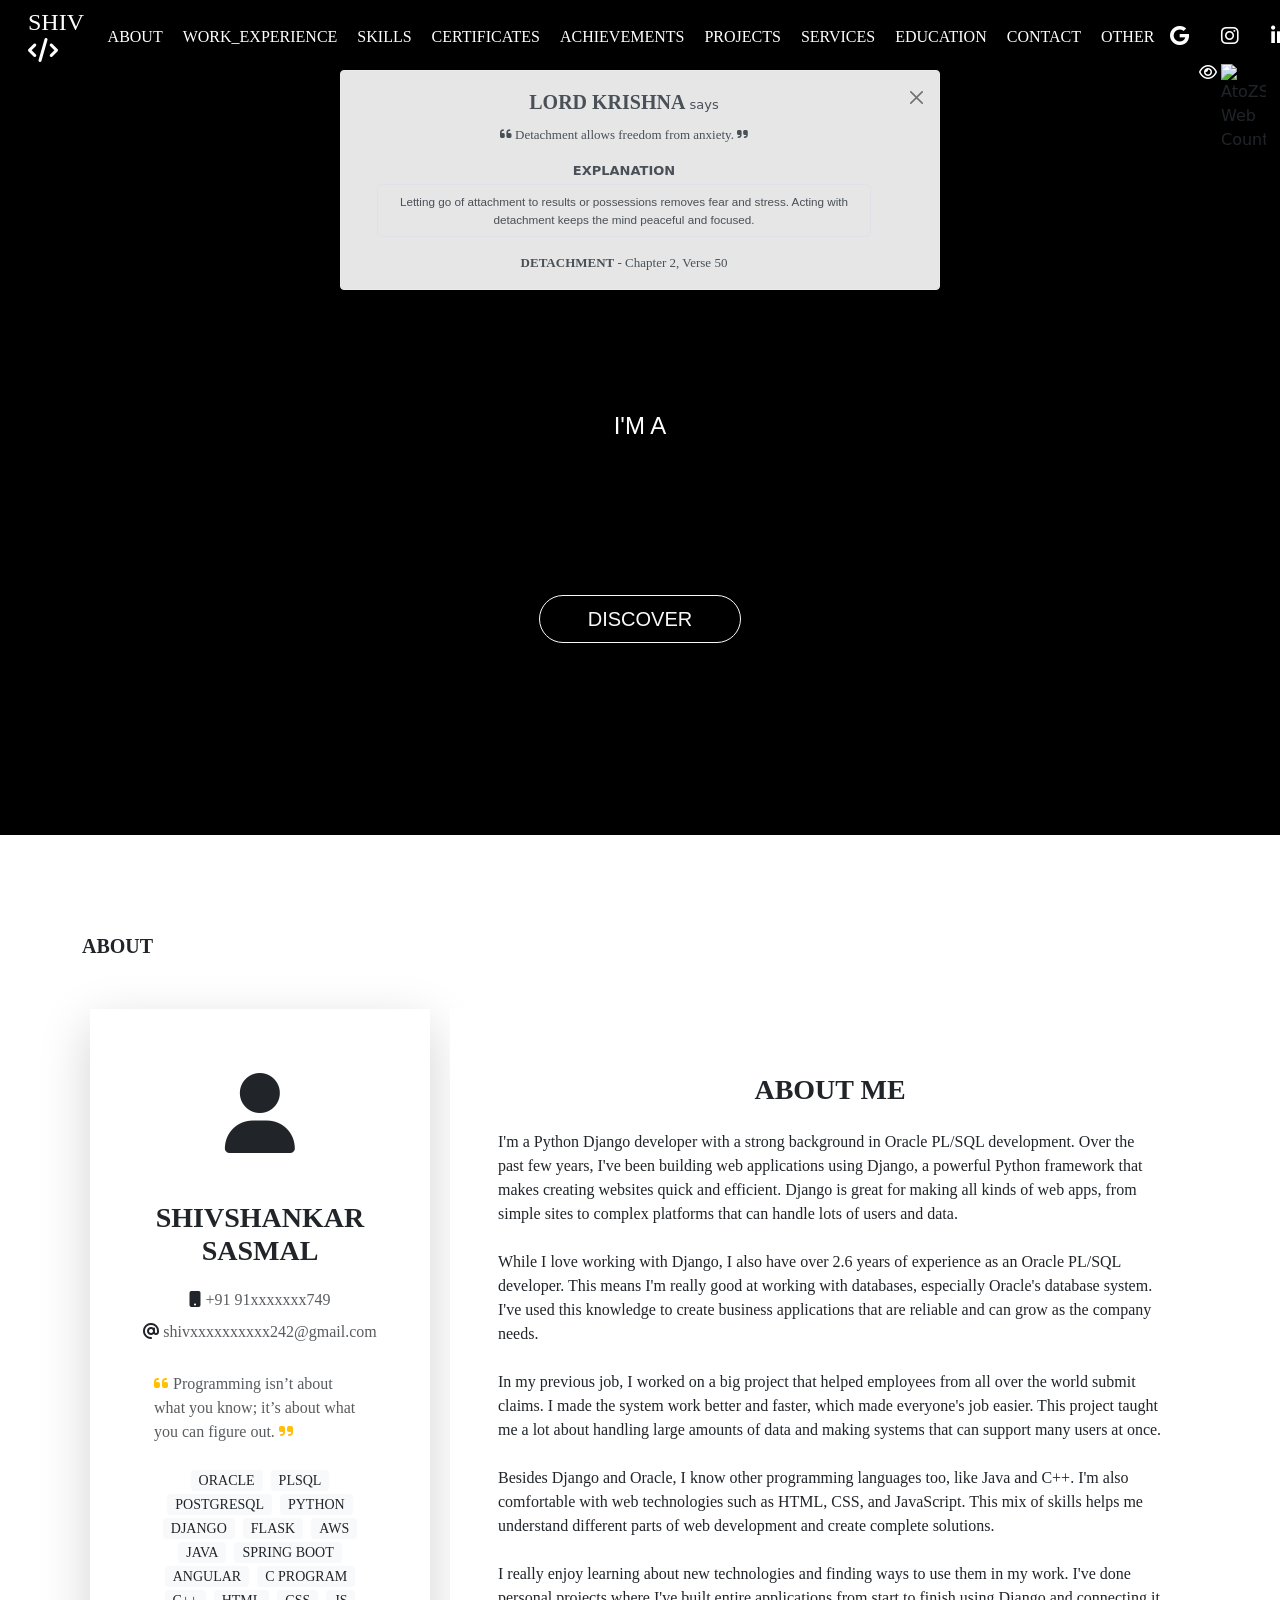
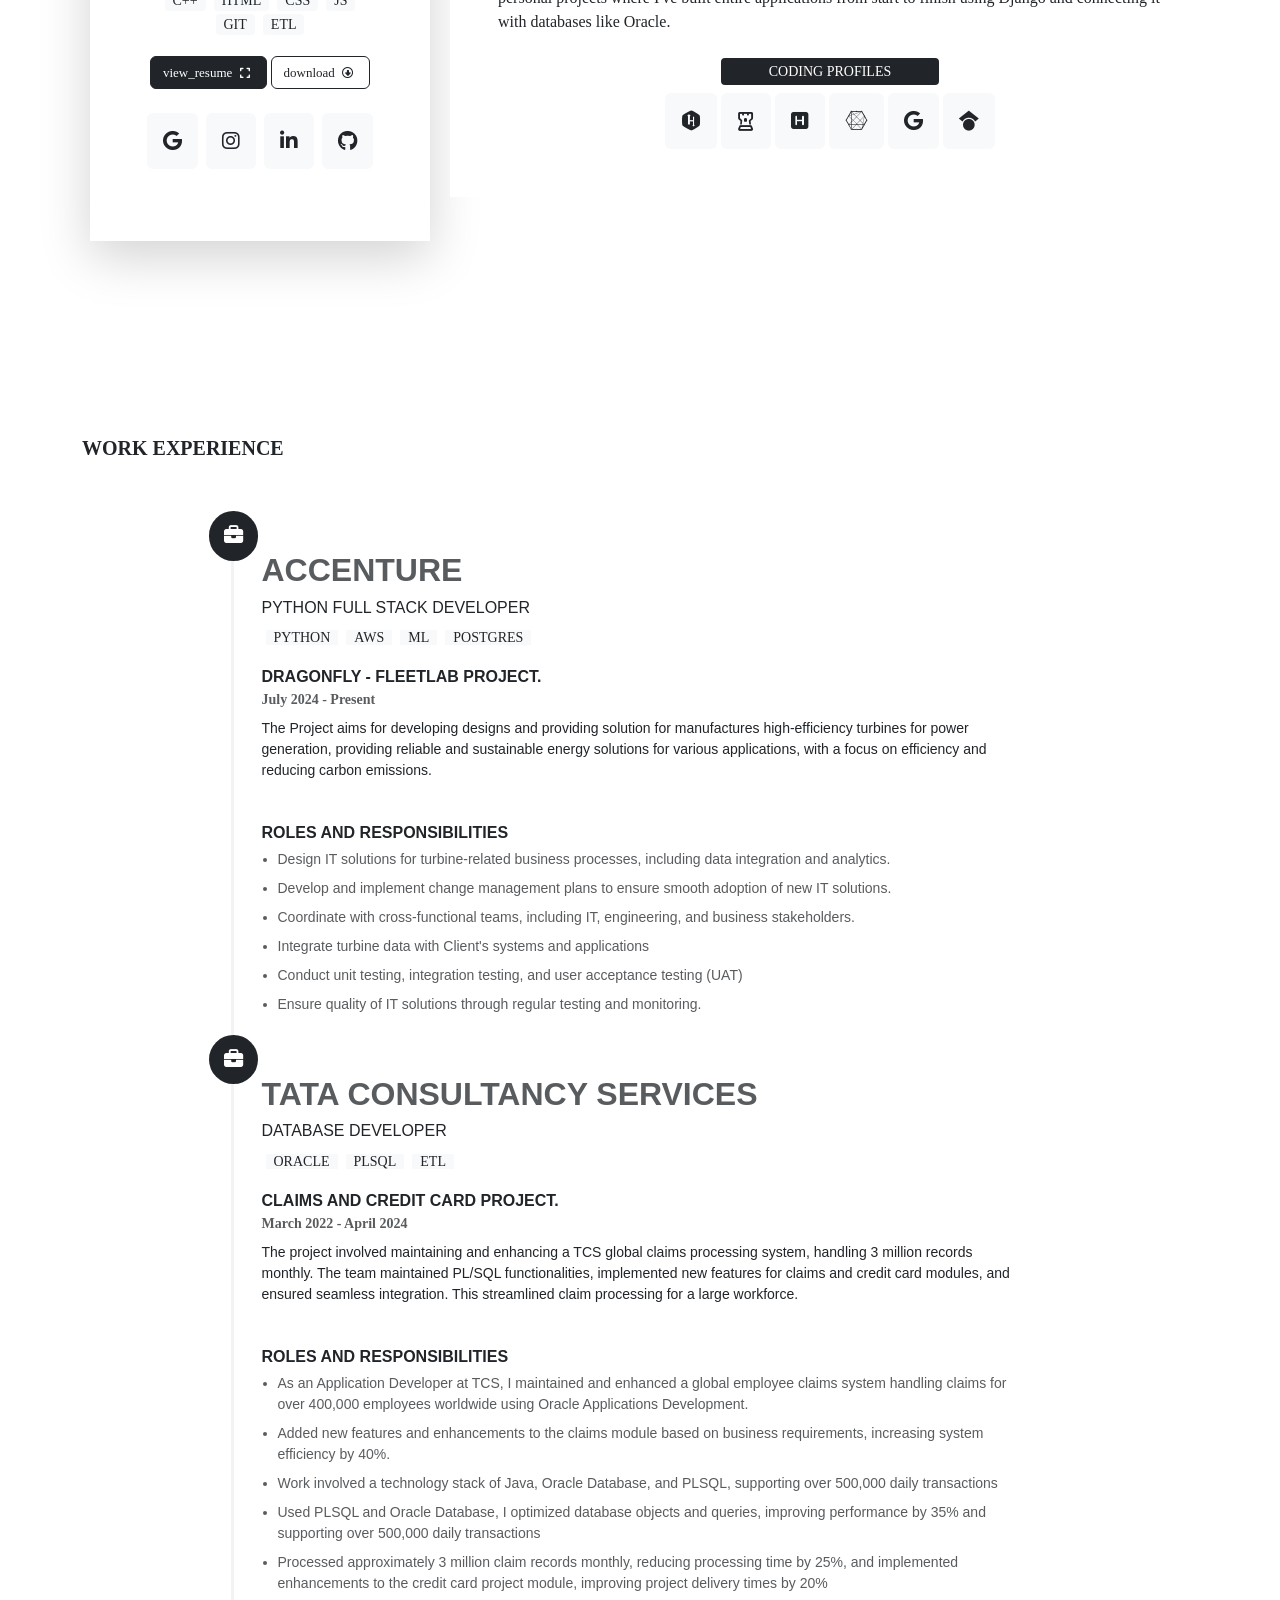
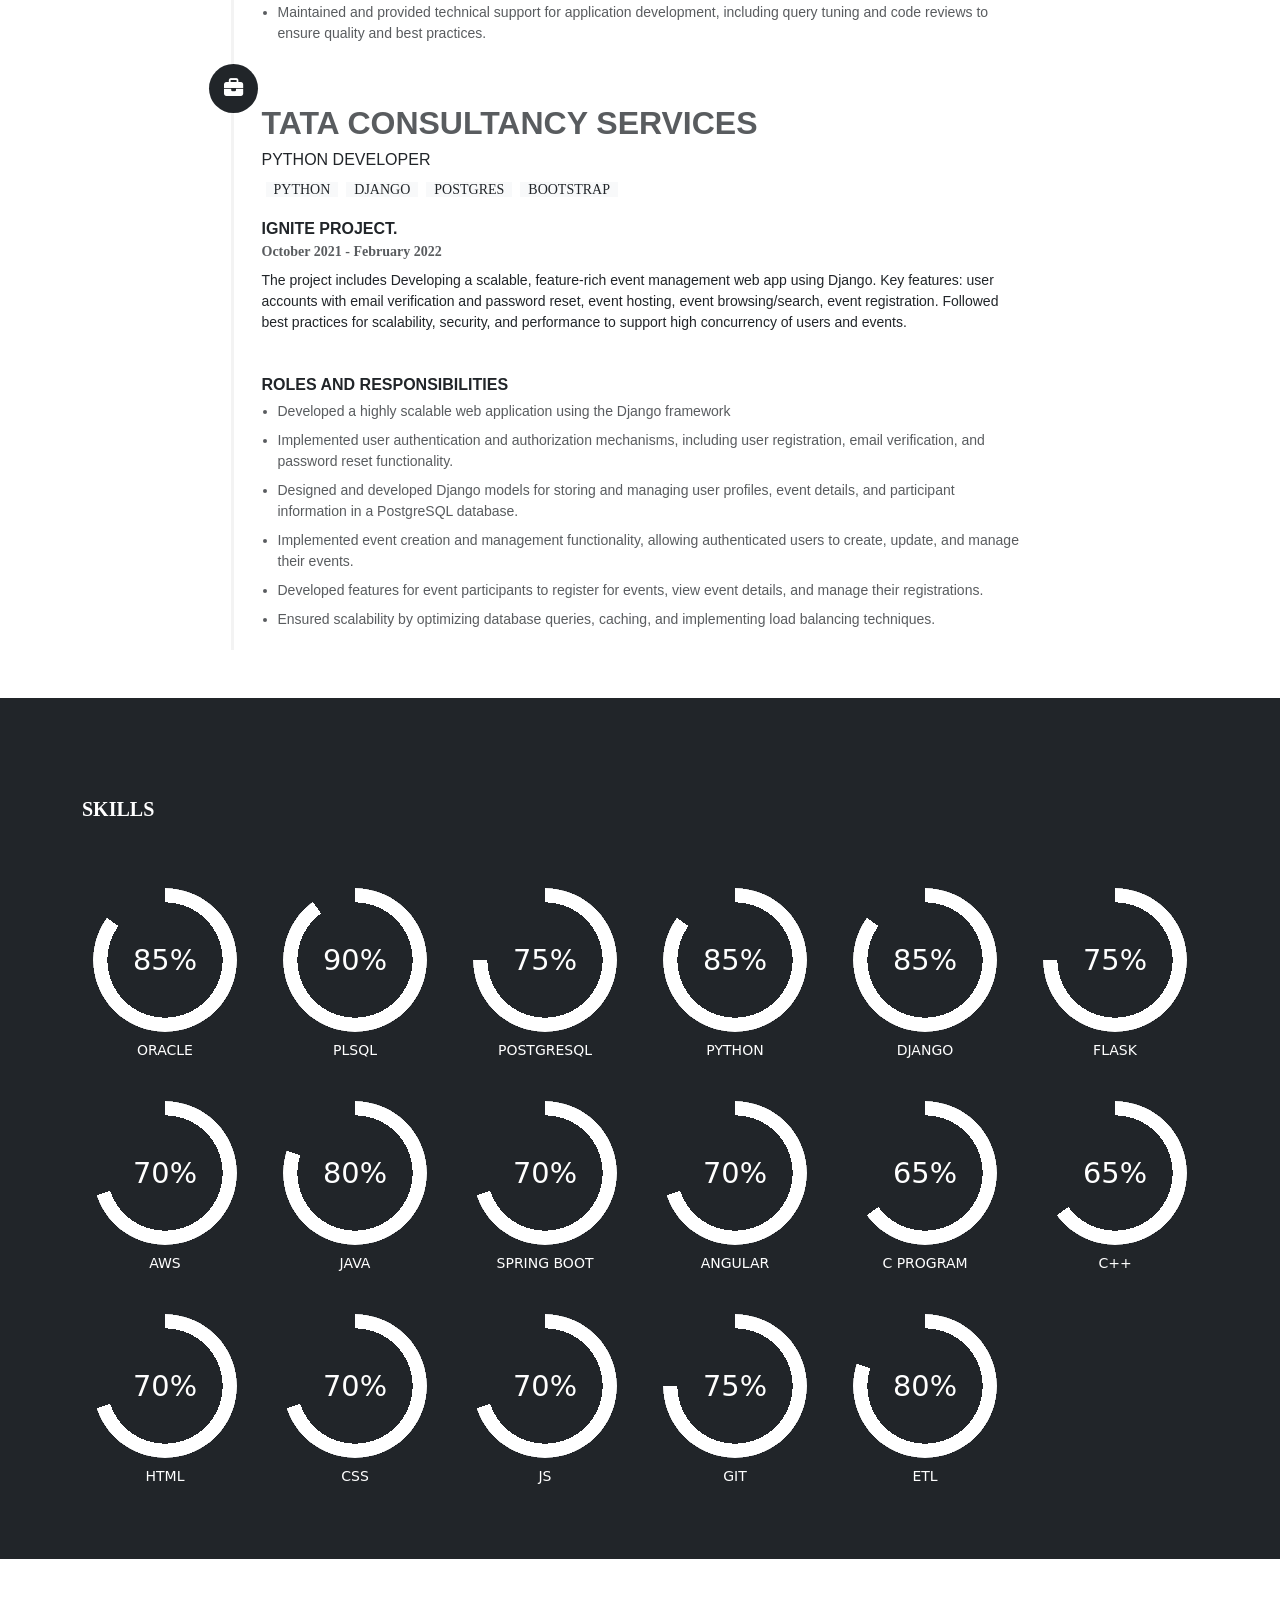
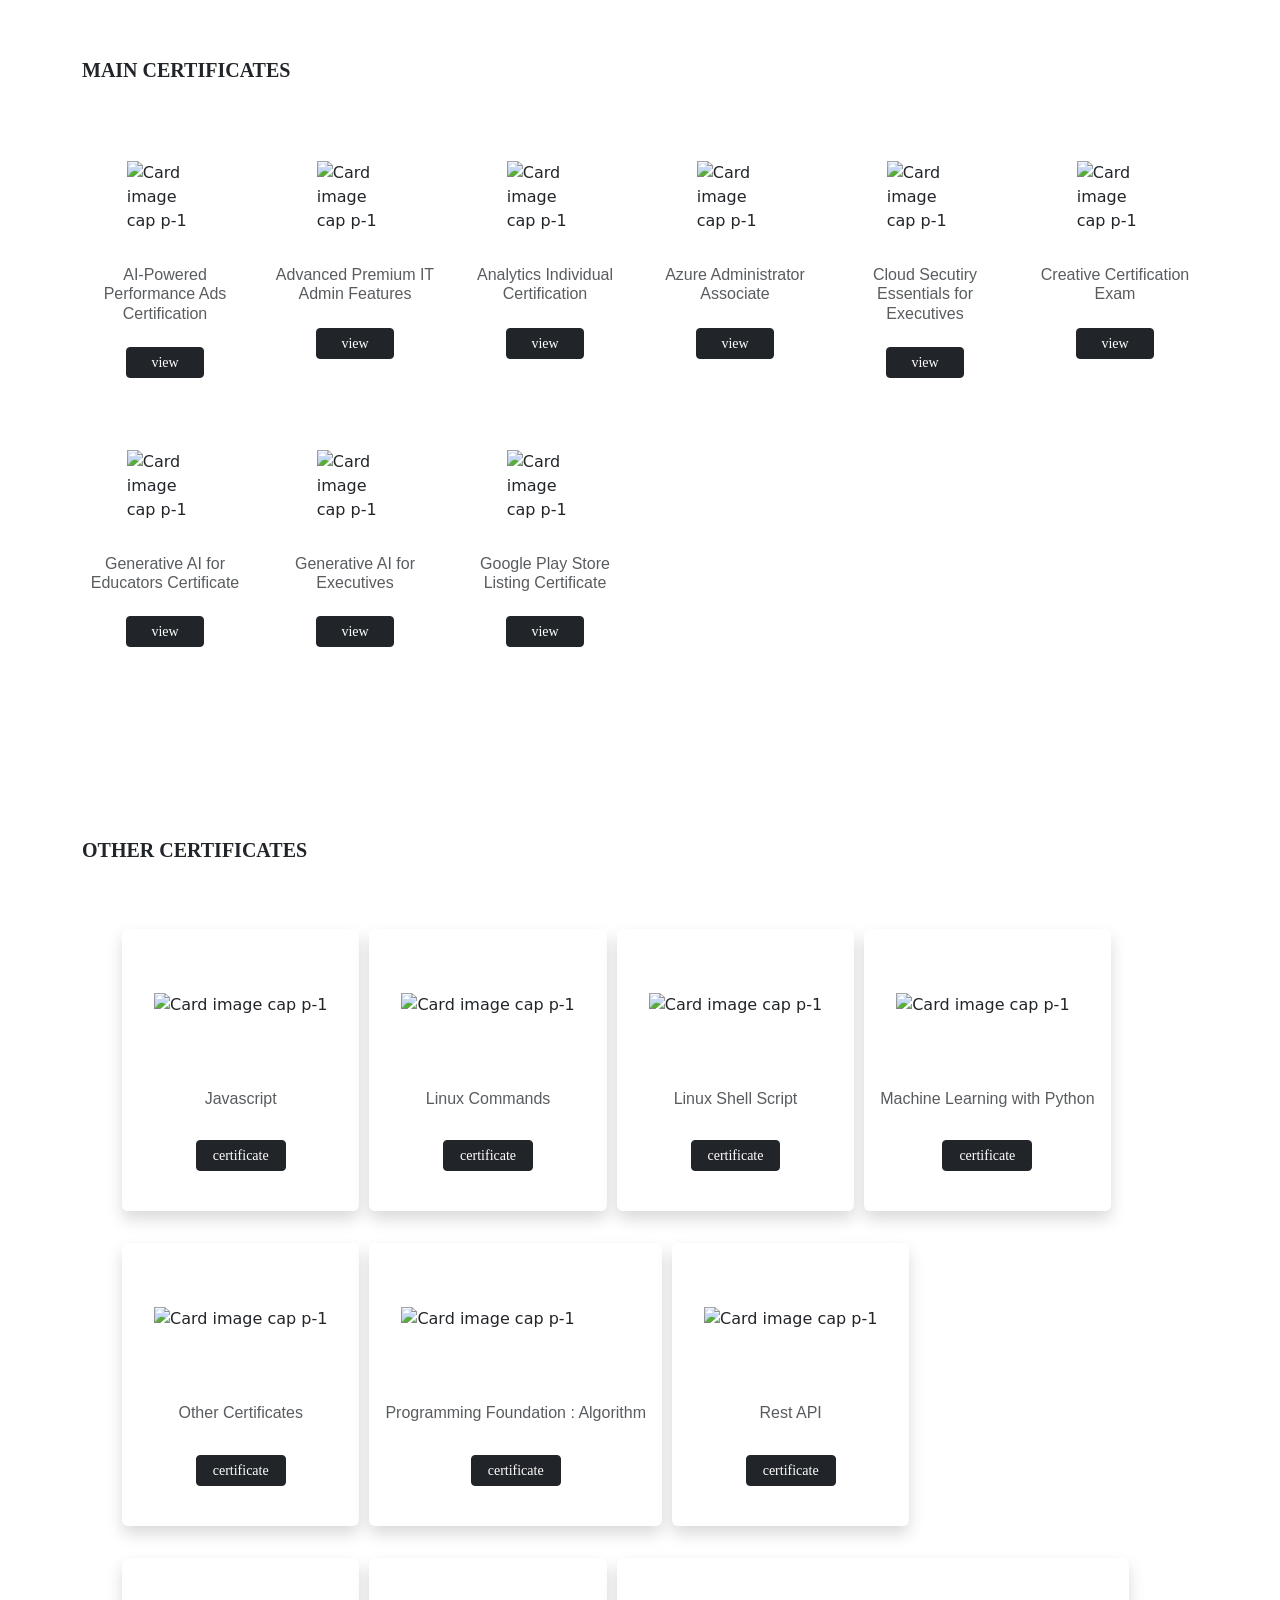
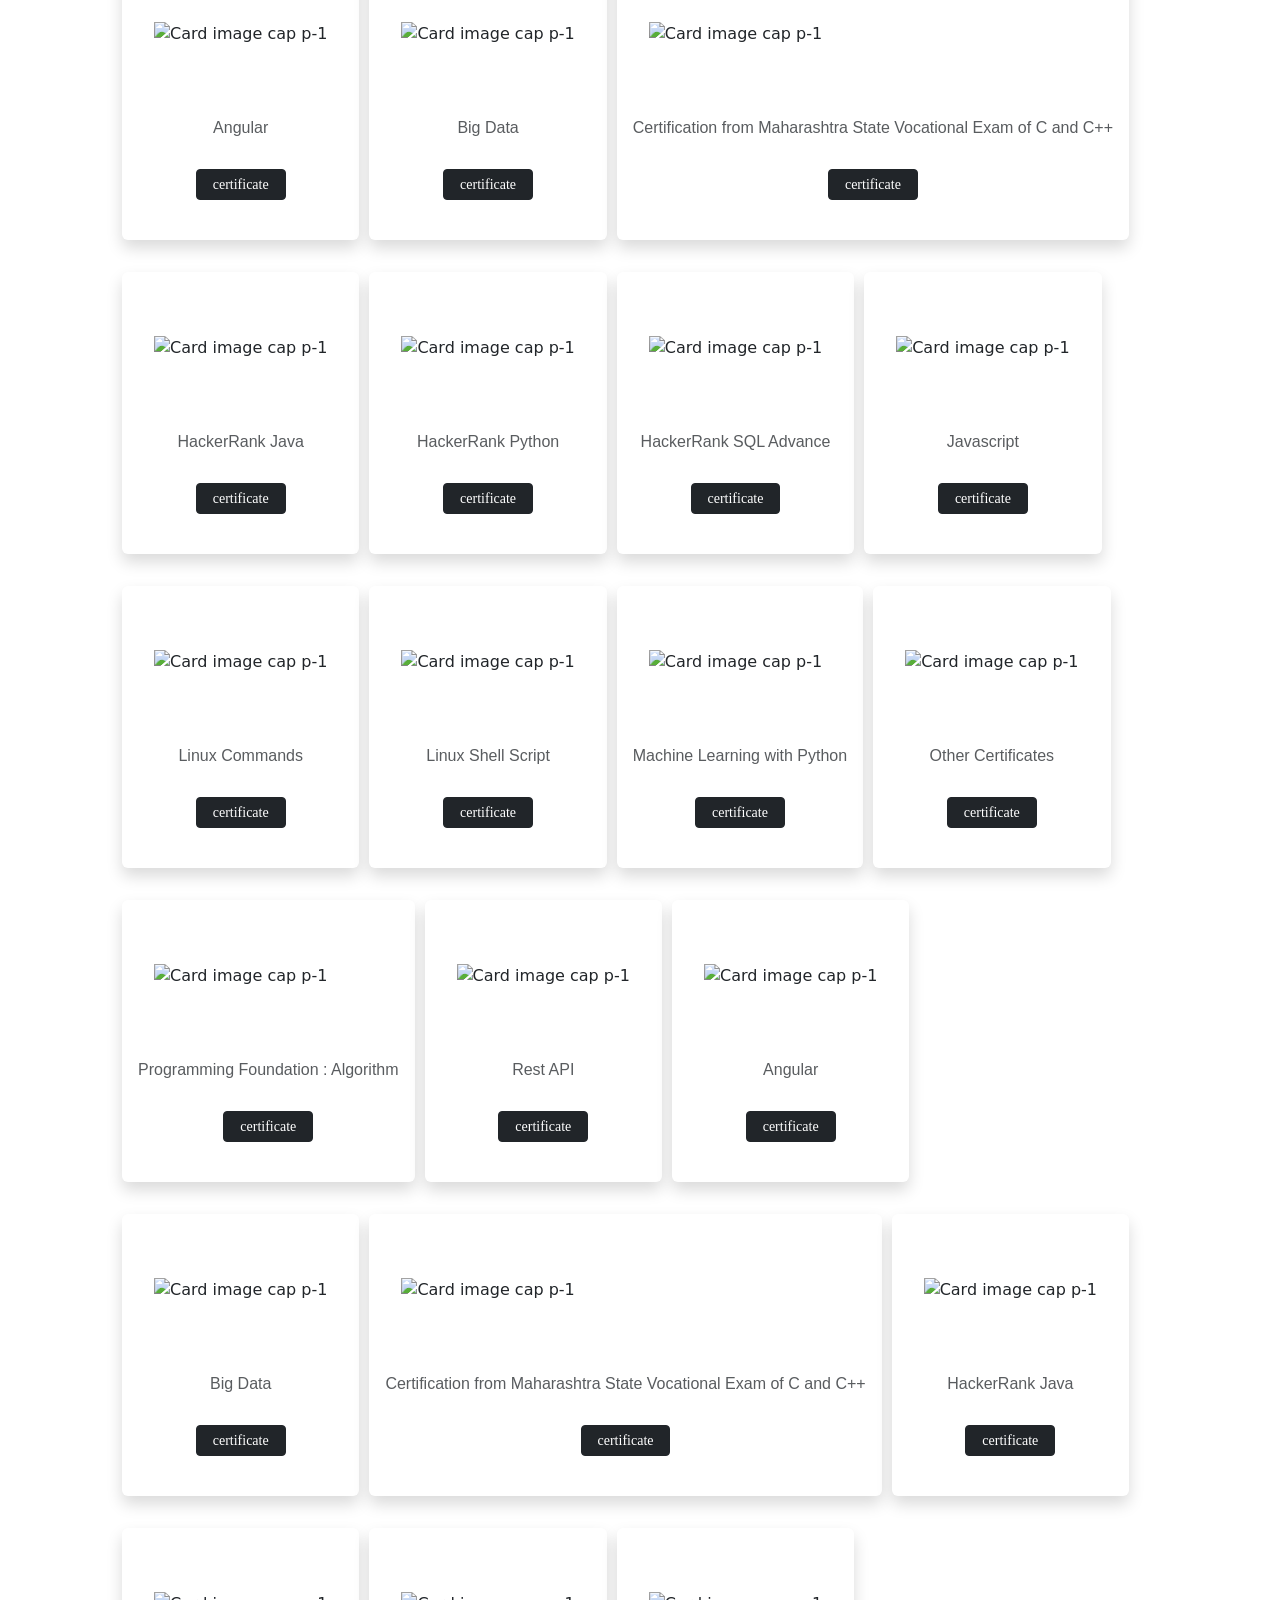
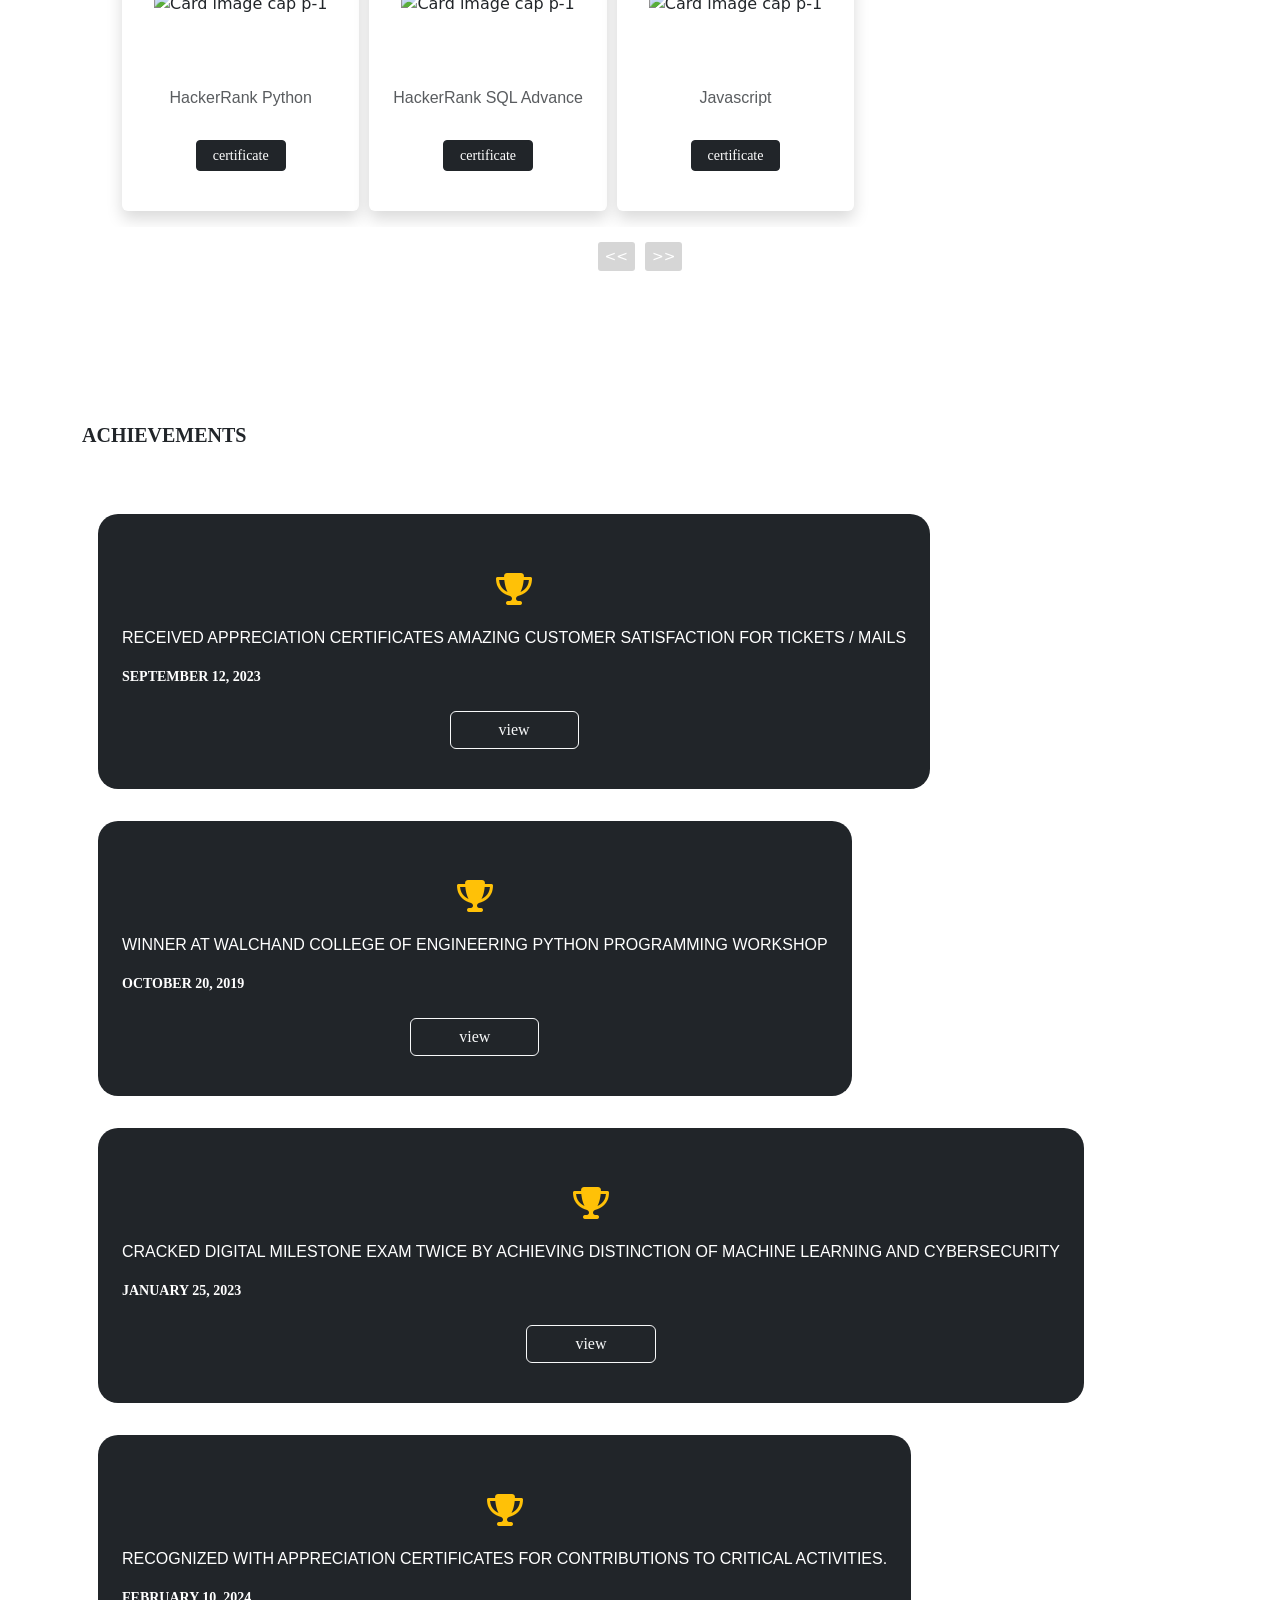
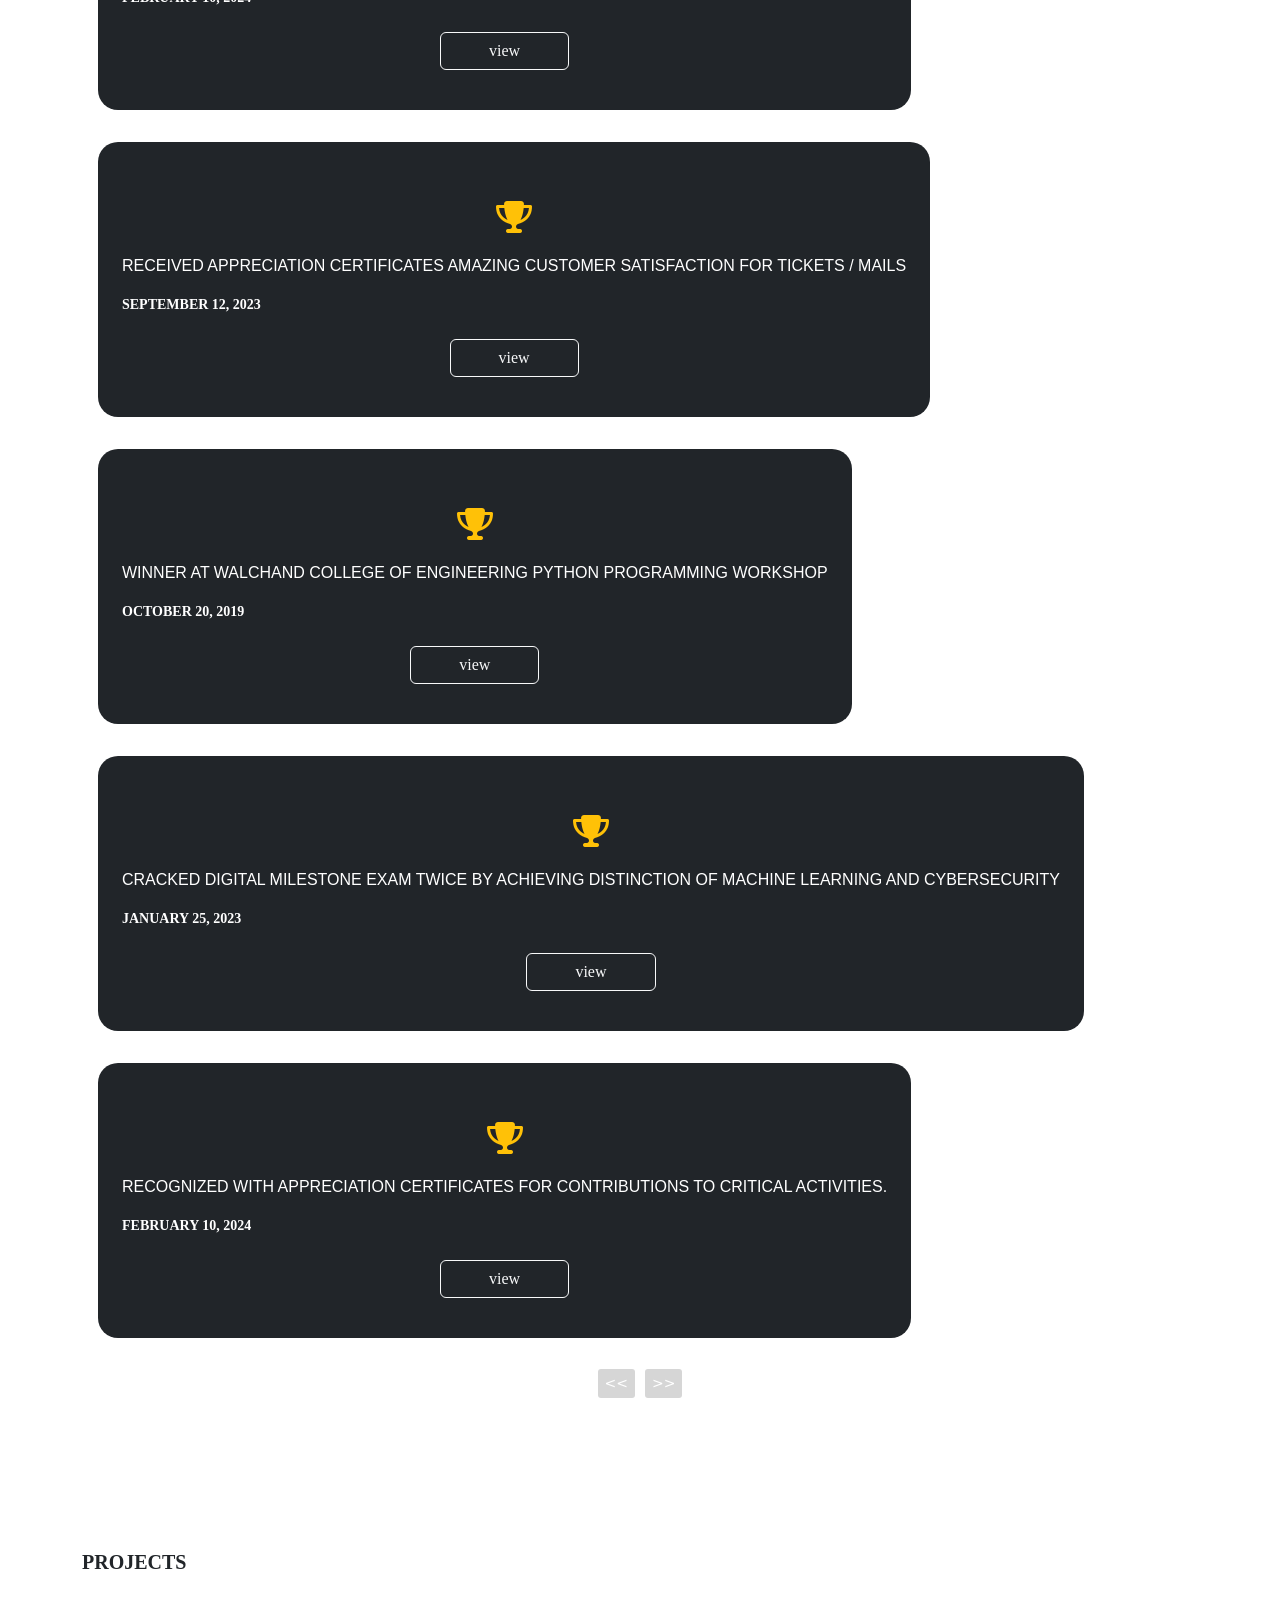
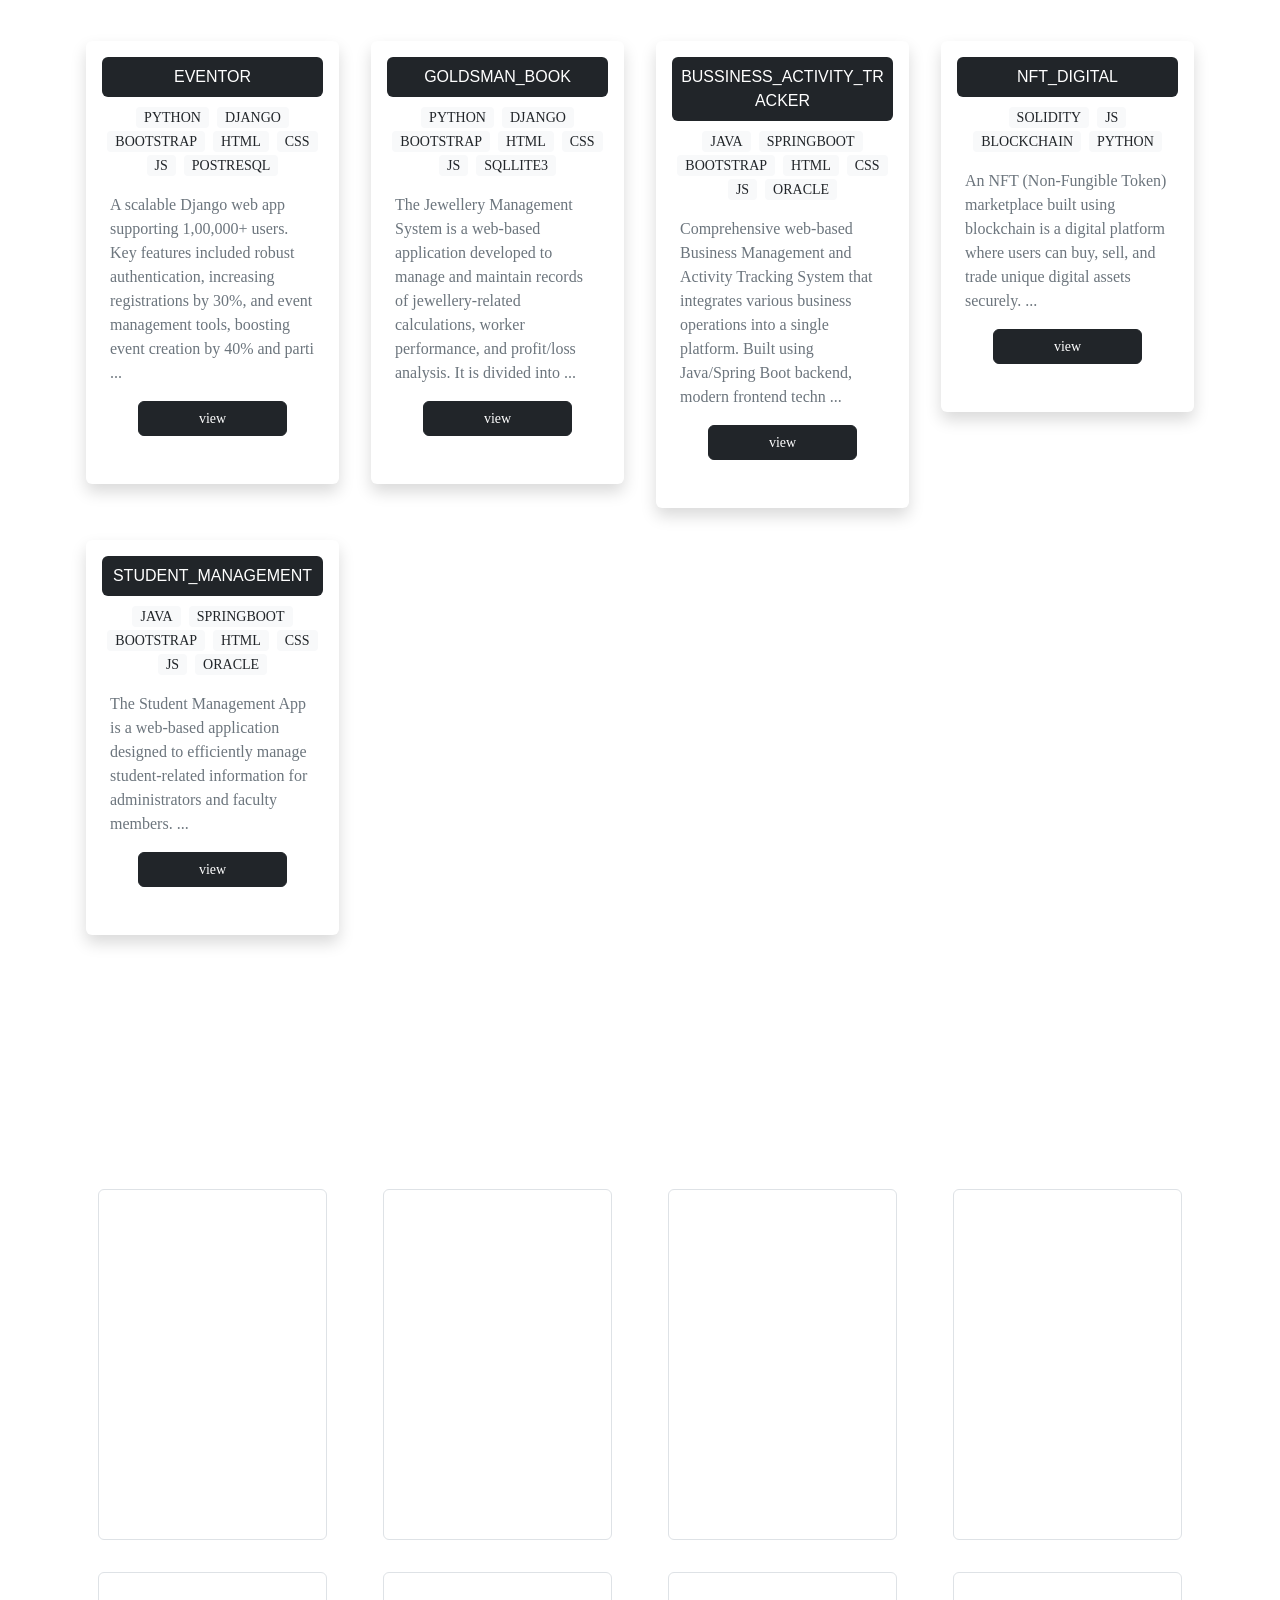
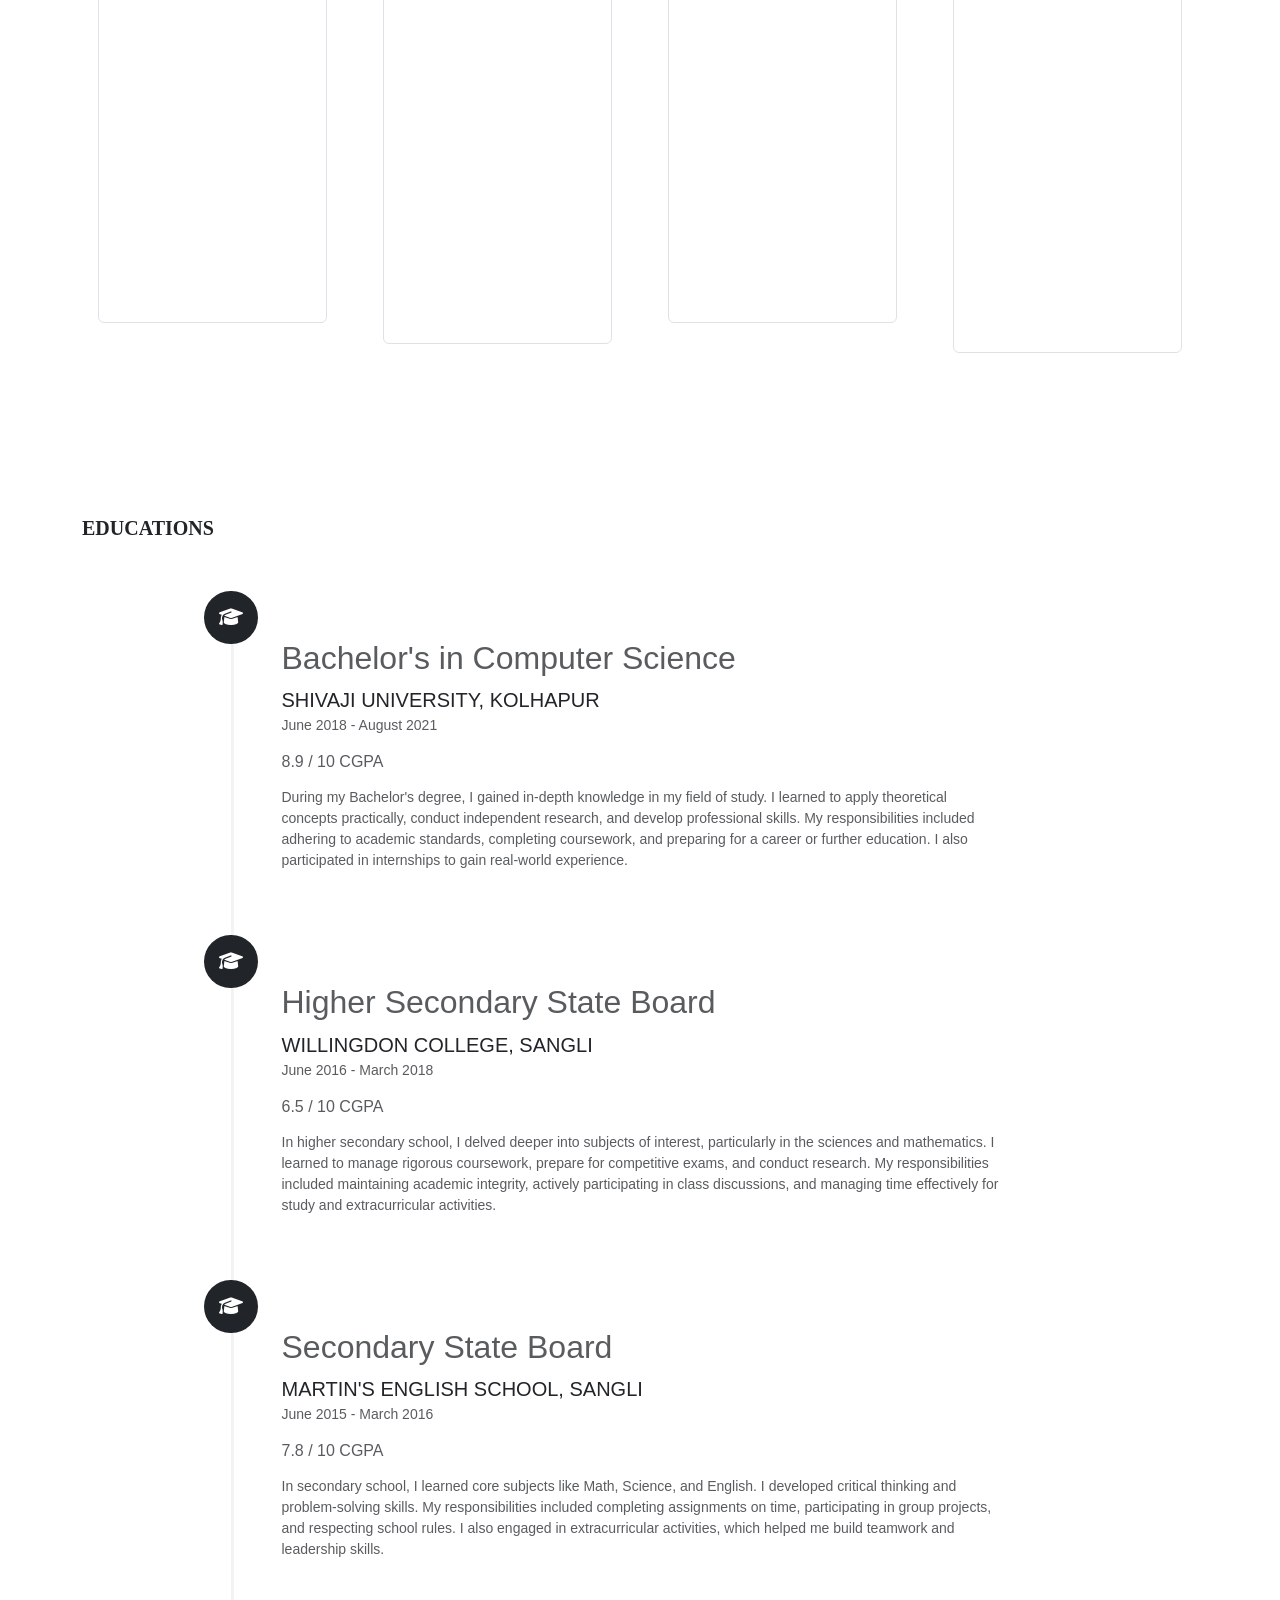
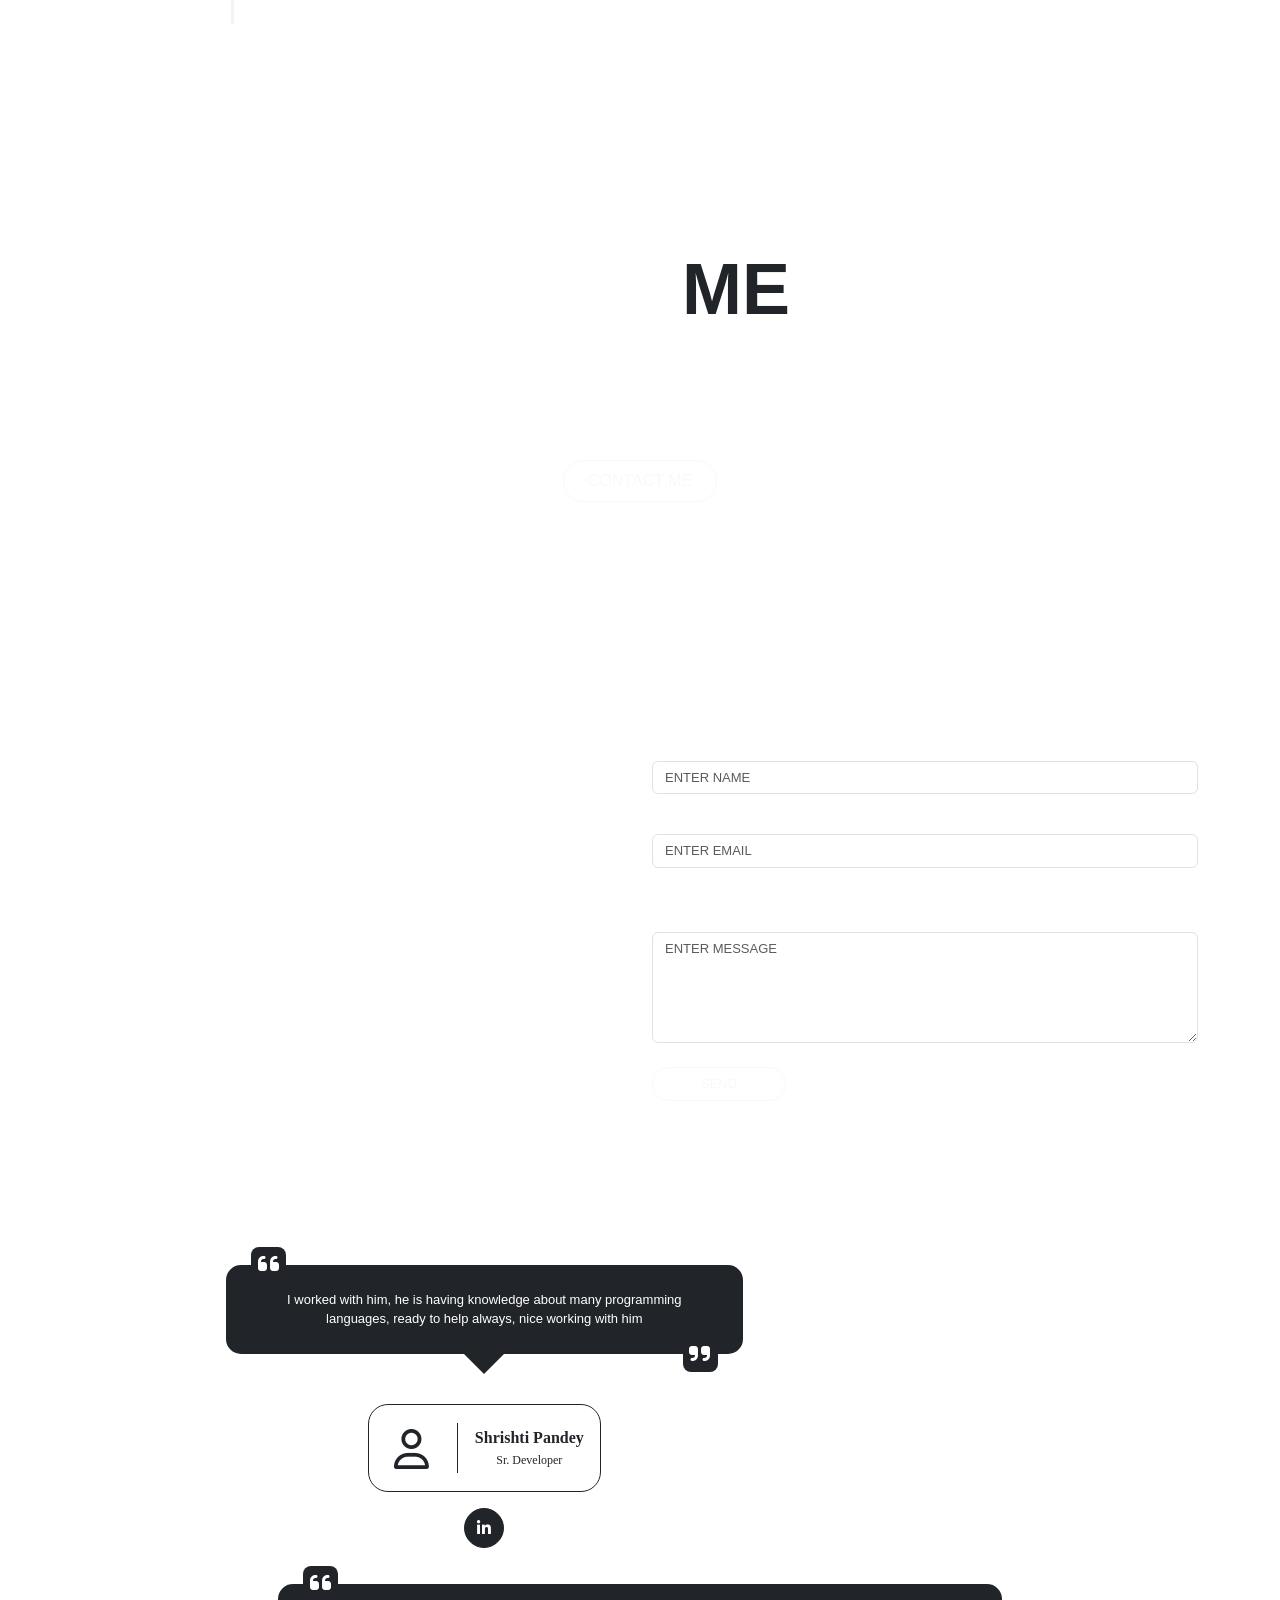
==== commit aaecef88: "Code Updated 16 Nov 2025" ====
--- a/index.html
+++ b/index.html
@@ -15,7 +15,7 @@
 </style><link rel="stylesheet" href="styles-KD3S245I.css" media="print" onload="this.media='all'"><noscript><link rel="stylesheet" href="styles-KD3S245I.css"></noscript><style ng-app-id="ng">.owl-theme[_ngcontent-ng-c2947750150]{display:block}</style></head>
 <body><!--nghm-->
   
-  <app-root _nghost-ng-c1947608052 ng-version="17.3.11" ngh="0" ng-server-context="ssg"><app-alert _ngcontent-ng-c1947608052 _nghost-ng-c3405715013 ngh="0"><div _ngcontent-ng-c3405715013 role="alert" class="alert alert-light alert-dismissible fade show fixed-alert d-flex flex-column justify-content-center align-items-center text-small w-auto mx-auto container"><div _ngcontent-ng-c3405715013 class="mx-1"><div _ngcontent-ng-c3405715013 class="text-center"><strong _ngcontent-ng-c3405715013 class="text-uppercase lead fw-bold patrick-hand-sc-regular">lord krishna</strong> says </div><div _ngcontent-ng-c3405715013 class="text-center handlee-regular mt-2"><i _ngcontent-ng-c3405715013 class="fa-solid fa-quote-left"></i> Meditation strengthens focus and calms the mind. <i _ngcontent-ng-c3405715013 class="fa-solid fa-quote-right"></i></div><div _ngcontent-ng-c3405715013 class="mt-3"><div _ngcontent-ng-c3405715013 class="text-uppercase text-center"><strong _ngcontent-ng-c3405715013>Explanation</strong></div></div><div _ngcontent-ng-c3405715013 class="mx-3 text-center mt-1 mb-3 border rounded p-2 bg-none poppins-light custom-small-font"> By observing thoughts without attachment, meditation reduces stress, increases concentration, and enhances spiritual awareness. </div><div _ngcontent-ng-c3405715013 class="text-center text-small handlee-regular"><span _ngcontent-ng-c3405715013 class="text-capitalize text-small fw-bold">MEDITATION</span> - Chapter 6, Verse 11 </div></div><button _ngcontent-ng-c3405715013 type="button" data-bs-dismiss="alert" aria-label="Close" class="btn-close ms-3"></button></div></app-alert><app-header _ngcontent-ng-c1947608052 _nghost-ng-c827738744 ngh="1"><section _ngcontent-ng-c827738744 class="navbar bg-black"><nav _ngcontent-ng-c827738744 class="fixed-top navbar navbar-expand-lg gap-3 patrick-hand-sc-regular transparent py-2"><div _ngcontent-ng-c827738744 class="container-fluid"><a _ngcontent-ng-c827738744 class="font-weight-bolder text-white h4 text-decoration-none my-auto mx-3 fa-xx" href="#home"> SHIV <i _ngcontent-ng-c827738744 class="fa-solid fa-code"></i></a><button _ngcontent-ng-c827738744 type="button" data-bs-toggle="collapse" data-bs-target="#navbarCollapse" class="navbar-toggler"><span _ngcontent-ng-c827738744 class="text-white pt-1"><i _ngcontent-ng-c827738744 class="fa-bars fa-lg fa-solid"></i></span></button><div _ngcontent-ng-c827738744 id="navbarCollapse" class="collapse navbar-collapse"><div _ngcontent-ng-c827738744 navbarautotoggle class="navbar-nav text-uppercase text-center mx-auto d-flex gap-1"><a _ngcontent-ng-c827738744 class="nav-item nav-link text-uppercase text-white lead fa-xx ng-star-inserted" href="#about"> About </a><a _ngcontent-ng-c827738744 class="nav-item nav-link text-uppercase text-white lead fa-xx ng-star-inserted" href="#work-experience"> Work_Experience </a><a _ngcontent-ng-c827738744 class="nav-item nav-link text-uppercase text-white lead fa-xx ng-star-inserted" href="#skills"> Skills </a><a _ngcontent-ng-c827738744 class="nav-item nav-link text-uppercase text-white lead fa-xx ng-star-inserted" href="#certificates"> Certificates </a><a _ngcontent-ng-c827738744 class="nav-item nav-link text-uppercase text-white lead fa-xx ng-star-inserted" href="#achievements"> Achievements </a><a _ngcontent-ng-c827738744 class="nav-item nav-link text-uppercase text-white lead fa-xx ng-star-inserted" href="#projects"> Projects </a><a _ngcontent-ng-c827738744 class="nav-item nav-link text-uppercase text-white lead fa-xx ng-star-inserted" href="#services"> Services </a><a _ngcontent-ng-c827738744 class="nav-item nav-link text-uppercase text-white lead fa-xx ng-star-inserted" href="#education"> Education </a><a _ngcontent-ng-c827738744 class="nav-item nav-link text-uppercase text-white lead fa-xx ng-star-inserted" href="#contact"> Contact </a><a _ngcontent-ng-c827738744 class="nav-item nav-link text-uppercase text-white lead fa-xx ng-star-inserted" href="#footer"> Other </a><!----></div></div><div _ngcontent-ng-c827738744 id="navbarCollapse" class="collapse navbar-collapse"><div _ngcontent-ng-c827738744 class="navbar-nav ms-auto text-uppercase text-center"><div _ngcontent-ng-c827738744 class="d-flex justify-content-around gap-3"><a _ngcontent-ng-c827738744 target="_blank" navbarautotoggle class="nav-item nav-link text-white fa-xx ng-star-inserted" href="https://www.google.com/search?q=Shivshankar+Sasmal"><i _ngcontent-ng-c827738744 class="fa-brands fa-google fa-lg"></i></a><a _ngcontent-ng-c827738744 target="_blank" navbarautotoggle class="nav-item nav-link text-white fa-xx ng-star-inserted" href="https://www.instagram.com/om.nama.shivaa/"><i _ngcontent-ng-c827738744 class="fa-brands fa-instagram fa-lg"></i></a><a _ngcontent-ng-c827738744 target="_blank" navbarautotoggle class="nav-item nav-link text-white fa-xx ng-star-inserted" href="https://www.linkedin.com/in/shivshankarsasmal/"><i _ngcontent-ng-c827738744 class="fa-brands fa-lg fa-linkedin-in"></i></a><a _ngcontent-ng-c827738744 target="_blank" navbarautotoggle class="nav-item nav-link text-white fa-xx ng-star-inserted" href="https://github.com/Shivshankar-sasmal/"><i _ngcontent-ng-c827738744 class="fa-brands fa-github fa-lg"></i></a><!----></div></div></div></div></nav><div _ngcontent-ng-c827738744 class="pt-1">&nbsp;</div></section></app-header><app-home _ngcontent-ng-c1947608052 _nghost-ng-c2592905516 ngh="0"><section _ngcontent-ng-c2592905516 id="home" class="home-section"><div _ngcontent-ng-c2592905516 class="container-fluid py-4"><div _ngcontent-ng-c2592905516 class="d-flex justify-content-end"><div _ngcontent-ng-c2592905516 class="p-1 disabled fixed-div transparent d-flex justify-content-center"><i _ngcontent-ng-c2592905516 class="fa-regular fa-eye px-1 text-white"></i><img _ngcontent-ng-c2592905516 src="https://www.coolseotools.com/website-visitor-counter/count/&amp;style=style12&amp;show=p&amp;num=5&amp;uid=Hp" width="45px" title="Web Counter" alt="AtoZSEOTools Web Counter" class="img-fluid"></div></div><div _ngcontent-ng-c2592905516 class="my-5"> &nbsp; </div><div _ngcontent-ng-c2592905516 class="my-5"> &nbsp; </div><div _ngcontent-ng-c2592905516 class="my-5"> &nbsp; </div><br _ngcontent-ng-c2592905516><div _ngcontent-ng-c2592905516 class="pt-2 pb-1 text-center text-white handlee-regular"><div _ngcontent-ng-c2592905516 class="text-white poppins-regular pt-5 text-center text-uppercase h4"> I'm a </div><div _ngcontent-ng-c2592905516 class="pb-1 text-center text-white handlee-regular"><div _ngcontent-ng-c2592905516 class="wrapper display-3 text-white poppins-regular"><ul _ngcontent-ng-c2592905516 class="dynamic-txts mx-auto px-4"><li _ngcontent-ng-c2592905516><span _ngcontent-ng-c2592905516 class="text-red text-uppercase fw-bold"> Developer </span></li><li _ngcontent-ng-c2592905516><span _ngcontent-ng-c2592905516 class="text-red text-uppercase fw-bold"> Web Designer </span></li><li _ngcontent-ng-c2592905516><span _ngcontent-ng-c2592905516 class="text-red text-uppercase fw-bold"> Freelancer </span></li><li _ngcontent-ng-c2592905516><span _ngcontent-ng-c2592905516 class="text-red text-uppercase fw-bold"> Analyst </span></li></ul></div></div></div><div _ngcontent-ng-c2592905516 class="py-5 text-center poppins-regular text-uppercase"><a _ngcontent-ng-c2592905516 href="#about" class="btn btn-lg btn-outline-light rounded-pill px-5 quicksand"> Discover </a></div><div _ngcontent-ng-c2592905516 class="my-5"> &nbsp; </div></div></section></app-home><app-about _ngcontent-ng-c1947608052 _nghost-ng-c1939382597 ngh="2"><section _ngcontent-ng-c1939382597 id="about" class="about-section"><div _ngcontent-ng-c1939382597 class="container py-5"><div _ngcontent-ng-c1939382597 class="handlee-regular lead text-uppercase py-5 fw-bold"> About </div><div _ngcontent-ng-c1939382597 class="row"><div _ngcontent-ng-c1939382597 class="col-12 col-lg-4 col-md-7 mx-auto rounded mb-5"><div _ngcontent-ng-c1939382597 class="mx-2 shadow-lg p-5 bg-white"><i _ngcontent-ng-c1939382597 class="fa-solid fa-user display-1 text-center my-3 d-block fa-xx"></i><div _ngcontent-ng-c1939382597 class="card border-0 handlee-regular py-4"><div _ngcontent-ng-c1939382597 class="text-center text-uppercase fw-bold handlee-regular h3 py-2">Shivshankar Sasmal</div><div _ngcontent-ng-c1939382597 class="py-1 text-center"><i _ngcontent-ng-c1939382597 class="fa-solid fa-mobile-button"></i><a _ngcontent-ng-c1939382597 class="text-decoration-none text-muted" href="tel:+91 91xxxxxxx749"> +91 91xxxxxxx749 </a></div><div _ngcontent-ng-c1939382597 class="py-1 text-center"><i _ngcontent-ng-c1939382597 class="fa-solid fa-at"></i><a _ngcontent-ng-c1939382597 class="text-decoration-none text-muted" href="mailto:shivxxxxxxxxxx242@gmail.com"> shivxxxxxxxxxx242@gmail.com </a></div><div _ngcontent-ng-c1939382597 class="p-3 my-2 text-muted"><i _ngcontent-ng-c1939382597 class="fa-solid fa-quote-left text-warning"></i> Programming isn’t about what you know; it’s about what you can figure out. <i _ngcontent-ng-c1939382597 class="fa-solid fa-quote-right text-warning"></i></div><div _ngcontent-ng-c1939382597 class="text-center"><kbd _ngcontent-ng-c1939382597 class="mx-1 bg-light text-dark text-uppercase px-2 small patrick-hand-sc-regular ng-star-inserted">Oracle</kbd><kbd _ngcontent-ng-c1939382597 class="mx-1 bg-light text-dark text-uppercase px-2 small patrick-hand-sc-regular ng-star-inserted">PLSQL</kbd><kbd _ngcontent-ng-c1939382597 class="mx-1 bg-light text-dark text-uppercase px-2 small patrick-hand-sc-regular ng-star-inserted">PostgreSQL</kbd><kbd _ngcontent-ng-c1939382597 class="mx-1 bg-light text-dark text-uppercase px-2 small patrick-hand-sc-regular ng-star-inserted">Python</kbd><kbd _ngcontent-ng-c1939382597 class="mx-1 bg-light text-dark text-uppercase px-2 small patrick-hand-sc-regular ng-star-inserted">Django</kbd><kbd _ngcontent-ng-c1939382597 class="mx-1 bg-light text-dark text-uppercase px-2 small patrick-hand-sc-regular ng-star-inserted">Flask</kbd><kbd _ngcontent-ng-c1939382597 class="mx-1 bg-light text-dark text-uppercase px-2 small patrick-hand-sc-regular ng-star-inserted">AWS</kbd><kbd _ngcontent-ng-c1939382597 class="mx-1 bg-light text-dark text-uppercase px-2 small patrick-hand-sc-regular ng-star-inserted">Java</kbd><kbd _ngcontent-ng-c1939382597 class="mx-1 bg-light text-dark text-uppercase px-2 small patrick-hand-sc-regular ng-star-inserted">Spring Boot</kbd><kbd _ngcontent-ng-c1939382597 class="mx-1 bg-light text-dark text-uppercase px-2 small patrick-hand-sc-regular ng-star-inserted">Angular</kbd><kbd _ngcontent-ng-c1939382597 class="mx-1 bg-light text-dark text-uppercase px-2 small patrick-hand-sc-regular ng-star-inserted">C Program</kbd><kbd _ngcontent-ng-c1939382597 class="mx-1 bg-light text-dark text-uppercase px-2 small patrick-hand-sc-regular ng-star-inserted">C++</kbd><kbd _ngcontent-ng-c1939382597 class="mx-1 bg-light text-dark text-uppercase px-2 small patrick-hand-sc-regular ng-star-inserted">HTML</kbd><kbd _ngcontent-ng-c1939382597 class="mx-1 bg-light text-dark text-uppercase px-2 small patrick-hand-sc-regular ng-star-inserted">CSS</kbd><kbd _ngcontent-ng-c1939382597 class="mx-1 bg-light text-dark text-uppercase px-2 small patrick-hand-sc-regular ng-star-inserted">JS</kbd><kbd _ngcontent-ng-c1939382597 class="mx-1 bg-light text-dark text-uppercase px-2 small patrick-hand-sc-regular ng-star-inserted">Git</kbd><kbd _ngcontent-ng-c1939382597 class="mx-1 bg-light text-dark text-uppercase px-2 small patrick-hand-sc-regular ng-star-inserted">ETL</kbd><!----></div><div _ngcontent-ng-c1939382597 class="d-flex justify-content-center gap-1 mt-1"><a _ngcontent-ng-c1939382597 download="true" target="_blank" class="text-lowercase my-3 btn btn-dark text-small" href="https://drive.google.com/file/d/1WJof-8sBLTPreycVFmj-5QoDGJPLsuUO/view?usp=sharing"> view_resume <i _ngcontent-ng-c1939382597 class="fa-solid fa-expand small mx-1"></i></a><a _ngcontent-ng-c1939382597 download target="_blank" class="text-lowercase my-3 btn btn-outline-dark text-small d-none d-lg-inline-block" href="https://drive.google.com/uc?export=download&amp;id=1WJof-8sBLTPreycVFmj-5QoDGJPLsuUO"> download <i _ngcontent-ng-c1939382597 class="fa-regular fa-circle-down small mx-1"></i></a></div><div _ngcontent-ng-c1939382597 class="d-flex justify-content-center gap-4 mt-4"><a _ngcontent-ng-c1939382597 target="_blank" class="nav-item nav-link fa-xx ng-star-inserted" href="https://www.google.com/search?q=Shivshankar+Sasmal"><i _ngcontent-ng-c1939382597 class="fa-brands fa-google fa-lg"></i></a><a _ngcontent-ng-c1939382597 target="_blank" class="nav-item nav-link fa-xx ng-star-inserted" href="https://www.instagram.com/om.nama.shivaa/"><i _ngcontent-ng-c1939382597 class="fa-brands fa-instagram fa-lg"></i></a><a _ngcontent-ng-c1939382597 target="_blank" class="nav-item nav-link fa-xx ng-star-inserted" href="https://www.linkedin.com/in/shivshankarsasmal/"><i _ngcontent-ng-c1939382597 class="fa-brands fa-lg fa-linkedin-in"></i></a><a _ngcontent-ng-c1939382597 target="_blank" class="nav-item nav-link fa-xx ng-star-inserted" href="https://github.com/Shivshankar-sasmal/"><i _ngcontent-ng-c1939382597 class="fa-brands fa-github fa-lg"></i></a><!----></div></div></div></div><div _ngcontent-ng-c1939382597 class="col-11 col-md-8 col-sm-11 mx-auto mb-auto bg-white p-5"><div _ngcontent-ng-c1939382597 class="text-uppercase text-center h3 fw-bold p-3 handlee-regular">About Me</div><div _ngcontent-ng-c1939382597 class="handlee-regular"> I'm a Python Django developer with a strong background in Oracle PL/SQL development. Over the past few years, I've been building web applications using Django, a powerful Python framework that makes creating websites quick and efficient. Django is great for making all kinds of web apps, from simple sites to complex platforms that can handle lots of users and data. <br _ngcontent-ng-c1939382597><br _ngcontent-ng-c1939382597> While I love working with Django, I also have over 2.6 years of experience as an Oracle PL/SQL developer. This means I'm really good at working with databases, especially Oracle's database system. I've used this knowledge to create business applications that are reliable and can grow as the company needs. <br _ngcontent-ng-c1939382597><br _ngcontent-ng-c1939382597> In my previous job, I worked on a big project that helped employees from all over the world submit claims. I made the system work better and faster, which made everyone's job easier. This project taught me a lot about handling large amounts of data and making systems that can support many users at once. <br _ngcontent-ng-c1939382597><br _ngcontent-ng-c1939382597> Besides Django and Oracle, I know other programming languages too, like Java and C++. I'm also comfortable with web technologies such as HTML, CSS, and JavaScript. This mix of skills helps me understand different parts of web development and create complete solutions. <br _ngcontent-ng-c1939382597><br _ngcontent-ng-c1939382597> I really enjoy learning about new technologies and finding ways to use them in my work. I've done personal projects where I've built entire applications from start to finish using Django and connecting it with databases like Oracle. </div><div _ngcontent-ng-c1939382597 class="mt-4"><div _ngcontent-ng-c1939382597 class="d-flex justify-content-center gap-4 mt-4"><kbd _ngcontent-ng-c1939382597 class="mx-1 bg-dark text-white text-uppercase px-5 patrick-hand-sc-regular">Coding Profiles</kbd></div><div _ngcontent-ng-c1939382597 class="d-flex justify-content-center gap-2 mt-2"><a _ngcontent-ng-c1939382597 target="_blank" class="nav-item nav-link fa-xx bg-light p-3 rounded ng-star-inserted" href="https://www.hackerrank.com/profile/shivshankar72242"><i _ngcontent-ng-c1939382597 class="fa-brands fa-hackerrank fa-lg"></i></a><a _ngcontent-ng-c1939382597 target="_blank" class="nav-item nav-link fa-xx bg-light p-3 rounded ng-star-inserted" href="https://www.codechef.com/users/shiv_shankar"><i _ngcontent-ng-c1939382597 class="fa-chess-rook fa-lg fa-regular"></i></a><a _ngcontent-ng-c1939382597 target="_blank" class="nav-item nav-link fa-xx bg-light p-3 rounded ng-star-inserted" href="https://www.hackerearth.com/@shivshankar72242/"><i _ngcontent-ng-c1939382597 class="fa-lg fa-solid fa-square-h"></i></a><a _ngcontent-ng-c1939382597 target="_blank" class="nav-item nav-link fa-xx bg-light p-3 rounded ng-star-inserted" href="https://leetcode.com/u/J9PXJFacrA/"><i _ngcontent-ng-c1939382597 class="fa-brands fa-connectdevelop fa-lg"></i></a><a _ngcontent-ng-c1939382597 target="_blank" class="nav-item nav-link fa-xx bg-light p-3 rounded ng-star-inserted" href="https://www.credential.net/profile/shivshankarsasmal248040/wallet"><i _ngcontent-ng-c1939382597 class="fa-brands fa-google fa-lg"></i></a><a _ngcontent-ng-c1939382597 target="_blank" class="nav-item nav-link fa-xx bg-light p-3 rounded ng-star-inserted" href="https://skillshop.exceedlms.com/profiles/ba4aa0453c514ecc99960b6ed41b9ead"><i _ngcontent-ng-c1939382597 class="fa-brands fa-google-scholar fa-lg"></i></a><!----></div></div></div></div></div></section></app-about><app-work-experience _ngcontent-ng-c1947608052 _nghost-ng-c1969442511 ngh="3"><section _ngcontent-ng-c1969442511 id="work-experience" class="work-experience-section"><div _ngcontent-ng-c1969442511 class="container py-5"><div _ngcontent-ng-c1969442511 class="handlee-regular lead text-uppercase py-5 fw-bold"> Work Experience </div><div _ngcontent-ng-c1969442511 class="row px-4"><div _ngcontent-ng-c1969442511 class="col-11 col-lg-9 col-md-9 col-sm-12 b-left mx-auto ng-star-inserted"><div _ngcontent-ng-c1969442511><i _ngcontent-ng-c1969442511 class="fa-solid fa-briefcase fa-xx-circle-icon g-cap_1 bg-dark"></i></div><div _ngcontent-ng-c1969442511 class="p-3"><div _ngcontent-ng-c1969442511 class="h2 text-muted text-uppercase fw-bold poppins-regular text-break mt-4">Accenture</div><div _ngcontent-ng-c1969442511 class="h6 text-uppercase poppins-regular">Python Full Stack Developer</div><div _ngcontent-ng-c1969442511 class="text-uppercase"><span _ngcontent-ng-c1969442511 class="bg-light text-dark px-2 mx-1 patrick-hand-sc-regular small my-auto text-break ng-star-inserted">Python</span><span _ngcontent-ng-c1969442511 class="bg-light text-dark px-2 mx-1 patrick-hand-sc-regular small my-auto text-break ng-star-inserted">AWS</span><span _ngcontent-ng-c1969442511 class="bg-light text-dark px-2 mx-1 patrick-hand-sc-regular small my-auto text-break ng-star-inserted">ML</span><span _ngcontent-ng-c1969442511 class="bg-light text-dark px-2 mx-1 patrick-hand-sc-regular small my-auto text-break ng-star-inserted">Postgres</span><!----></div><div _ngcontent-ng-c1969442511 class="py-3 poppins-regular"><div _ngcontent-ng-c1969442511 class="text-uppercase fw-bold">DragonFly - FleetLab project.</div><div _ngcontent-ng-c1969442511 class="text-muted small fw-bold patrick-hand-sc-regular">July 2024 - Present</div><div _ngcontent-ng-c1969442511 class="small text-dark py-2 small">The Project aims for developing designs and providing solution for manufactures high-efficiency turbines for power generation, providing reliable and sustainable energy solutions for various applications, with a focus on efficiency and reducing carbon emissions.</div></div><div _ngcontent-ng-c1969442511 class="pt-3"><div _ngcontent-ng-c1969442511 class="text-uppercase fw-bold poppins-regular">Roles and Responsibilities</div><ul _ngcontent-ng-c1969442511 class="ms-3"><li _ngcontent-ng-c1969442511 class="text-muted small py-1 poppins-regular ng-star-inserted">Design IT solutions for turbine-related business processes, including data integration and analytics.</li><li _ngcontent-ng-c1969442511 class="text-muted small py-1 poppins-regular ng-star-inserted">Develop and implement change management plans to ensure smooth adoption of new IT solutions.</li><li _ngcontent-ng-c1969442511 class="text-muted small py-1 poppins-regular ng-star-inserted">Coordinate with cross-functional teams, including IT, engineering, and business stakeholders.</li><li _ngcontent-ng-c1969442511 class="text-muted small py-1 poppins-regular ng-star-inserted">Integrate turbine data with Client's systems and applications</li><li _ngcontent-ng-c1969442511 class="text-muted small py-1 poppins-regular ng-star-inserted">Conduct unit testing, integration testing, and user acceptance testing (UAT)</li><li _ngcontent-ng-c1969442511 class="text-muted small py-1 poppins-regular ng-star-inserted">Ensure quality of IT solutions through regular testing and monitoring.</li><!----></ul></div></div></div><div _ngcontent-ng-c1969442511 class="col-11 col-lg-9 col-md-9 col-sm-12 b-left mx-auto ng-star-inserted"><div _ngcontent-ng-c1969442511><i _ngcontent-ng-c1969442511 class="fa-solid fa-briefcase fa-xx-circle-icon g-cap_1 bg-dark"></i></div><div _ngcontent-ng-c1969442511 class="p-3"><div _ngcontent-ng-c1969442511 class="h2 text-muted text-uppercase fw-bold poppins-regular text-break mt-4">Tata Consultancy Services</div><div _ngcontent-ng-c1969442511 class="h6 text-uppercase poppins-regular">Database Developer</div><div _ngcontent-ng-c1969442511 class="text-uppercase"><span _ngcontent-ng-c1969442511 class="bg-light text-dark px-2 mx-1 patrick-hand-sc-regular small my-auto text-break ng-star-inserted">Oracle</span><span _ngcontent-ng-c1969442511 class="bg-light text-dark px-2 mx-1 patrick-hand-sc-regular small my-auto text-break ng-star-inserted">PLSQL</span><span _ngcontent-ng-c1969442511 class="bg-light text-dark px-2 mx-1 patrick-hand-sc-regular small my-auto text-break ng-star-inserted">ETL</span><!----></div><div _ngcontent-ng-c1969442511 class="py-3 poppins-regular"><div _ngcontent-ng-c1969442511 class="text-uppercase fw-bold">Claims and Credit Card project.</div><div _ngcontent-ng-c1969442511 class="text-muted small fw-bold patrick-hand-sc-regular">March 2022 - April 2024</div><div _ngcontent-ng-c1969442511 class="small text-dark py-2 small">The project involved maintaining and enhancing a TCS global claims processing system, handling 3 million records monthly. The team maintained PL/SQL functionalities, implemented new features for claims and credit card modules, and ensured seamless integration. This streamlined claim processing for a large workforce.</div></div><div _ngcontent-ng-c1969442511 class="pt-3"><div _ngcontent-ng-c1969442511 class="text-uppercase fw-bold poppins-regular">Roles and Responsibilities</div><ul _ngcontent-ng-c1969442511 class="ms-3"><li _ngcontent-ng-c1969442511 class="text-muted small py-1 poppins-regular ng-star-inserted">As an Application Developer at TCS, I maintained and enhanced a global employee claims system handling claims for over 400,000 employees worldwide using Oracle Applications Development.</li><li _ngcontent-ng-c1969442511 class="text-muted small py-1 poppins-regular ng-star-inserted">Added new features and enhancements to the claims module based on business requirements, increasing system efficiency by 40%.</li><li _ngcontent-ng-c1969442511 class="text-muted small py-1 poppins-regular ng-star-inserted">Work involved a technology stack of Java, Oracle Database, and PLSQL, supporting over 500,000 daily transactions</li><li _ngcontent-ng-c1969442511 class="text-muted small py-1 poppins-regular ng-star-inserted">Used PLSQL and Oracle Database, I optimized database objects and queries, improving performance by 35% and supporting over 500,000 daily transactions</li><li _ngcontent-ng-c1969442511 class="text-muted small py-1 poppins-regular ng-star-inserted">Processed approximately 3 million claim records monthly, reducing processing time by 25%, and implemented enhancements to the credit card project module, improving project delivery times by 20%</li><li _ngcontent-ng-c1969442511 class="text-muted small py-1 poppins-regular ng-star-inserted">Maintained and provided technical support for application development, including query tuning and code reviews to ensure quality and best practices.</li><!----></ul></div></div></div><div _ngcontent-ng-c1969442511 class="col-11 col-lg-9 col-md-9 col-sm-12 b-left mx-auto ng-star-inserted"><div _ngcontent-ng-c1969442511><i _ngcontent-ng-c1969442511 class="fa-solid fa-briefcase fa-xx-circle-icon g-cap_1 bg-dark"></i></div><div _ngcontent-ng-c1969442511 class="p-3"><div _ngcontent-ng-c1969442511 class="h2 text-muted text-uppercase fw-bold poppins-regular text-break mt-4">Tata Consultancy Services</div><div _ngcontent-ng-c1969442511 class="h6 text-uppercase poppins-regular">Python Developer</div><div _ngcontent-ng-c1969442511 class="text-uppercase"><span _ngcontent-ng-c1969442511 class="bg-light text-dark px-2 mx-1 patrick-hand-sc-regular small my-auto text-break ng-star-inserted">Python</span><span _ngcontent-ng-c1969442511 class="bg-light text-dark px-2 mx-1 patrick-hand-sc-regular small my-auto text-break ng-star-inserted">Django</span><span _ngcontent-ng-c1969442511 class="bg-light text-dark px-2 mx-1 patrick-hand-sc-regular small my-auto text-break ng-star-inserted">Postgres</span><span _ngcontent-ng-c1969442511 class="bg-light text-dark px-2 mx-1 patrick-hand-sc-regular small my-auto text-break ng-star-inserted">Bootstrap</span><!----></div><div _ngcontent-ng-c1969442511 class="py-3 poppins-regular"><div _ngcontent-ng-c1969442511 class="text-uppercase fw-bold">Ignite project.</div><div _ngcontent-ng-c1969442511 class="text-muted small fw-bold patrick-hand-sc-regular">October 2021 - February 2022</div><div _ngcontent-ng-c1969442511 class="small text-dark py-2 small">The project includes Developing a scalable, feature-rich event management web app using Django. Key features: user accounts with email verification and password reset, event hosting, event browsing/search, event registration. Followed best practices for scalability, security, and performance to support high concurrency of users and events.</div></div><div _ngcontent-ng-c1969442511 class="pt-3"><div _ngcontent-ng-c1969442511 class="text-uppercase fw-bold poppins-regular">Roles and Responsibilities</div><ul _ngcontent-ng-c1969442511 class="ms-3"><li _ngcontent-ng-c1969442511 class="text-muted small py-1 poppins-regular ng-star-inserted">Developed a highly scalable web application using the Django framework</li><li _ngcontent-ng-c1969442511 class="text-muted small py-1 poppins-regular ng-star-inserted">Implemented user authentication and authorization mechanisms, including user registration, email verification, and password reset functionality.</li><li _ngcontent-ng-c1969442511 class="text-muted small py-1 poppins-regular ng-star-inserted">Designed and developed Django models for storing and managing user profiles, event details, and participant information in a PostgreSQL database.</li><li _ngcontent-ng-c1969442511 class="text-muted small py-1 poppins-regular ng-star-inserted">Implemented event creation and management functionality, allowing authenticated users to create, update, and manage their events.</li><li _ngcontent-ng-c1969442511 class="text-muted small py-1 poppins-regular ng-star-inserted">Developed features for event participants to register for events, view event details, and manage their registrations.</li><li _ngcontent-ng-c1969442511 class="text-muted small py-1 poppins-regular ng-star-inserted">Ensured scalability by optimizing database queries, caching, and implementing load balancing techniques.</li><!----></ul></div></div></div><!----></div></div></section></app-work-experience><app-skills _ngcontent-ng-c1947608052 _nghost-ng-c1046431337 ngh="4"><section _ngcontent-ng-c1046431337 id="skills" class="skills-section"><div _ngcontent-ng-c1046431337 class="container py-5"><div _ngcontent-ng-c1046431337 class="handlee-regular lead text-uppercase py-5 text-white fw-bold"> Skills </div><div _ngcontent-ng-c1046431337 class="row"><div _ngcontent-ng-c1046431337 class="col-6 col-lg-2 col-md-3 col-sm-4 py-3 border-none ng-star-inserted"><div _ngcontent-ng-c1046431337 class="d-flex justify-content-center"><div _ngcontent-ng-c1046431337 role="progressbar" style="--value: 85;"></div></div><div _ngcontent-ng-c1046431337 class="text-center text-uppercase small py-2 text-white"> Oracle </div></div><div _ngcontent-ng-c1046431337 class="col-6 col-lg-2 col-md-3 col-sm-4 py-3 border-none ng-star-inserted"><div _ngcontent-ng-c1046431337 class="d-flex justify-content-center"><div _ngcontent-ng-c1046431337 role="progressbar" style="--value: 90;"></div></div><div _ngcontent-ng-c1046431337 class="text-center text-uppercase small py-2 text-white"> PLSQL </div></div><div _ngcontent-ng-c1046431337 class="col-6 col-lg-2 col-md-3 col-sm-4 py-3 border-none ng-star-inserted"><div _ngcontent-ng-c1046431337 class="d-flex justify-content-center"><div _ngcontent-ng-c1046431337 role="progressbar" style="--value: 75;"></div></div><div _ngcontent-ng-c1046431337 class="text-center text-uppercase small py-2 text-white"> PostgreSQL </div></div><div _ngcontent-ng-c1046431337 class="col-6 col-lg-2 col-md-3 col-sm-4 py-3 border-none ng-star-inserted"><div _ngcontent-ng-c1046431337 class="d-flex justify-content-center"><div _ngcontent-ng-c1046431337 role="progressbar" style="--value: 85;"></div></div><div _ngcontent-ng-c1046431337 class="text-center text-uppercase small py-2 text-white"> Python </div></div><div _ngcontent-ng-c1046431337 class="col-6 col-lg-2 col-md-3 col-sm-4 py-3 border-none ng-star-inserted"><div _ngcontent-ng-c1046431337 class="d-flex justify-content-center"><div _ngcontent-ng-c1046431337 role="progressbar" style="--value: 85;"></div></div><div _ngcontent-ng-c1046431337 class="text-center text-uppercase small py-2 text-white"> Django </div></div><div _ngcontent-ng-c1046431337 class="col-6 col-lg-2 col-md-3 col-sm-4 py-3 border-none ng-star-inserted"><div _ngcontent-ng-c1046431337 class="d-flex justify-content-center"><div _ngcontent-ng-c1046431337 role="progressbar" style="--value: 75;"></div></div><div _ngcontent-ng-c1046431337 class="text-center text-uppercase small py-2 text-white"> Flask </div></div><div _ngcontent-ng-c1046431337 class="col-6 col-lg-2 col-md-3 col-sm-4 py-3 border-none ng-star-inserted"><div _ngcontent-ng-c1046431337 class="d-flex justify-content-center"><div _ngcontent-ng-c1046431337 role="progressbar" style="--value: 70;"></div></div><div _ngcontent-ng-c1046431337 class="text-center text-uppercase small py-2 text-white"> AWS </div></div><div _ngcontent-ng-c1046431337 class="col-6 col-lg-2 col-md-3 col-sm-4 py-3 border-none ng-star-inserted"><div _ngcontent-ng-c1046431337 class="d-flex justify-content-center"><div _ngcontent-ng-c1046431337 role="progressbar" style="--value: 80;"></div></div><div _ngcontent-ng-c1046431337 class="text-center text-uppercase small py-2 text-white"> Java </div></div><div _ngcontent-ng-c1046431337 class="col-6 col-lg-2 col-md-3 col-sm-4 py-3 border-none ng-star-inserted"><div _ngcontent-ng-c1046431337 class="d-flex justify-content-center"><div _ngcontent-ng-c1046431337 role="progressbar" style="--value: 70;"></div></div><div _ngcontent-ng-c1046431337 class="text-center text-uppercase small py-2 text-white"> Spring Boot </div></div><div _ngcontent-ng-c1046431337 class="col-6 col-lg-2 col-md-3 col-sm-4 py-3 border-none ng-star-inserted"><div _ngcontent-ng-c1046431337 class="d-flex justify-content-center"><div _ngcontent-ng-c1046431337 role="progressbar" style="--value: 70;"></div></div><div _ngcontent-ng-c1046431337 class="text-center text-uppercase small py-2 text-white"> Angular </div></div><div _ngcontent-ng-c1046431337 class="col-6 col-lg-2 col-md-3 col-sm-4 py-3 border-none ng-star-inserted"><div _ngcontent-ng-c1046431337 class="d-flex justify-content-center"><div _ngcontent-ng-c1046431337 role="progressbar" style="--value: 65;"></div></div><div _ngcontent-ng-c1046431337 class="text-center text-uppercase small py-2 text-white"> C Program </div></div><div _ngcontent-ng-c1046431337 class="col-6 col-lg-2 col-md-3 col-sm-4 py-3 border-none ng-star-inserted"><div _ngcontent-ng-c1046431337 class="d-flex justify-content-center"><div _ngcontent-ng-c1046431337 role="progressbar" style="--value: 65;"></div></div><div _ngcontent-ng-c1046431337 class="text-center text-uppercase small py-2 text-white"> C++ </div></div><div _ngcontent-ng-c1046431337 class="col-6 col-lg-2 col-md-3 col-sm-4 py-3 border-none ng-star-inserted"><div _ngcontent-ng-c1046431337 class="d-flex justify-content-center"><div _ngcontent-ng-c1046431337 role="progressbar" style="--value: 70;"></div></div><div _ngcontent-ng-c1046431337 class="text-center text-uppercase small py-2 text-white"> HTML </div></div><div _ngcontent-ng-c1046431337 class="col-6 col-lg-2 col-md-3 col-sm-4 py-3 border-none ng-star-inserted"><div _ngcontent-ng-c1046431337 class="d-flex justify-content-center"><div _ngcontent-ng-c1046431337 role="progressbar" style="--value: 70;"></div></div><div _ngcontent-ng-c1046431337 class="text-center text-uppercase small py-2 text-white"> CSS </div></div><div _ngcontent-ng-c1046431337 class="col-6 col-lg-2 col-md-3 col-sm-4 py-3 border-none ng-star-inserted"><div _ngcontent-ng-c1046431337 class="d-flex justify-content-center"><div _ngcontent-ng-c1046431337 role="progressbar" style="--value: 70;"></div></div><div _ngcontent-ng-c1046431337 class="text-center text-uppercase small py-2 text-white"> JS </div></div><div _ngcontent-ng-c1046431337 class="col-6 col-lg-2 col-md-3 col-sm-4 py-3 border-none ng-star-inserted"><div _ngcontent-ng-c1046431337 class="d-flex justify-content-center"><div _ngcontent-ng-c1046431337 role="progressbar" style="--value: 75;"></div></div><div _ngcontent-ng-c1046431337 class="text-center text-uppercase small py-2 text-white"> Git </div></div><div _ngcontent-ng-c1046431337 class="col-6 col-lg-2 col-md-3 col-sm-4 py-3 border-none ng-star-inserted"><div _ngcontent-ng-c1046431337 class="d-flex justify-content-center"><div _ngcontent-ng-c1046431337 role="progressbar" style="--value: 80;"></div></div><div _ngcontent-ng-c1046431337 class="text-center text-uppercase small py-2 text-white"> ETL </div></div><!----></div></div></section></app-skills><app-certificates _ngcontent-ng-c1947608052 _nghost-ng-c1094936656 ngh="7"><section _ngcontent-ng-c1094936656 id="certificates" class="certificates-section"><div _ngcontent-ng-c1094936656 class="container py-5"><div _ngcontent-ng-c1094936656 class="handlee-regular lead text-uppercase py-5 fw-bold">Main Certificates </div><div _ngcontent-ng-c1094936656 class="row"><div _ngcontent-ng-c1094936656 class="col-6 col-lg-2 col-md-3 col-sm-4 col-xs-6 bg-white my-1 ng-star-inserted"><div _ngcontent-ng-c1094936656 class="card-body py-3"><img _ngcontent-ng-c1094936656 alt="Card image cap p-1" class="card-img-top p-3 py-2 px-4 img-thumbnail border-0 w-75 mx-auto d-block" src="assets/images/certificates_section/langauage_images/other_certificates/adwords.png"><div _ngcontent-ng-c1094936656 class="py-4 text-div"><h5 _ngcontent-ng-c1094936656 class="card-title h6 text-muted text-center quicksand">AI-Powered Performance Ads Certification</h5></div><div _ngcontent-ng-c1094936656 class="text-div text-center pb-4"><button _ngcontent-ng-c1094936656 type="button" data-bs-toggle="modal" id="viewCertificateBtn" class="btn btn-sm btn-dark small handlee-regular px-4" data-bs-target="#main_certificate0"> view </button></div><div _ngcontent-ng-c1094936656 tabindex="-1" aria-labelledby="ModalLabel" aria-hidden="true" class="modal fade modal-xl" id="main_certificate0"><div _ngcontent-ng-c1094936656 class="modal-dialog modal-dialog-centered"><div _ngcontent-ng-c1094936656 class="modal-content modal_transparent border-0"><div _ngcontent-ng-c1094936656 class="px-3 pt-3 d-flex justify-content-between"><div _ngcontent-ng-c1094936656 id="staticBackdropLabel" class="modal-title quicksand"><div _ngcontent-ng-c1094936656 class="d-flex justify-content-start mx-3"><span _ngcontent-ng-c1094936656 class="mr-3 py-1 rounded text-uppercase lead">AI-Powered Performance Ads Certification</span></div></div><button _ngcontent-ng-c1094936656 type="button" id data-bs-dismiss="modal" aria-label="Close" class="btn-close main_certificate_button_close fa-xx"></button></div><div _ngcontent-ng-c1094936656 class="modal-body"><div _ngcontent-ng-c1094936656 class="row px-2 d-flex justify-content-around"><div _ngcontent-ng-c1094936656 class="col-12 col-sm-12 col-md-12, col-lg-8 my-4"><img _ngcontent-ng-c1094936656 alt class="img-fluid shadow-lg" src="assets/images/certificates_section/langauage_images/main_certicates_personal/AI-Powered Performance Ads Certification.jpg"></div><div _ngcontent-ng-c1094936656 class="col-12 col-sm-12 col-md-12, col-lg-3 py-4"><div _ngcontent-ng-c1094936656 class="d-flex justify-content-center"><i _ngcontent-ng-c1094936656 class=" display-2 fa-xx fa-brands fa-google"></i></div><div _ngcontent-ng-c1094936656 class="handlee-regular py-4 small"> The AI-Powered Performance Ads Certification is a professional credential offered by Google through its Skillshop platform. This certification validates an individual's proficiency in leveraging Google's AI-driven advertising solutions to enhance campaign performance across various channels. </div><div _ngcontent-ng-c1094936656 class="text-div text-center pt-4"><a _ngcontent-ng-c1094936656 target="_blank" class="small btn btn-sm btn-dark px-4 mx-1 text-lowercase handlee-regular main_certificate_button" href="https://skillshop.credential.net/27b68d08-0863-4c3b-b9a7-e88174ee0fb5#acc.TOGiAFjH"> certificate <i _ngcontent-ng-c1094936656 class="fa-solid fa-expand small mx-1"></i></a><button _ngcontent-ng-c1094936656 class="btn btn-sm btn-outline-dark my-4 mx-1 text-lowercase px-4 handlee-regular mx-auto">close</button></div></div></div></div></div></div></div></div></div><div _ngcontent-ng-c1094936656 class="col-6 col-lg-2 col-md-3 col-sm-4 col-xs-6 bg-white my-1 ng-star-inserted"><div _ngcontent-ng-c1094936656 class="card-body py-3"><img _ngcontent-ng-c1094936656 alt="Card image cap p-1" class="card-img-top p-3 py-2 px-4 img-thumbnail border-0 w-75 mx-auto d-block" src="assets/images/certificates_section/langauage_images/other_certificates/google.png"><div _ngcontent-ng-c1094936656 class="py-4 text-div"><h5 _ngcontent-ng-c1094936656 class="card-title h6 text-muted text-center quicksand">Advanced Premium IT Admin Features</h5></div><div _ngcontent-ng-c1094936656 class="text-div text-center pb-4"><button _ngcontent-ng-c1094936656 type="button" data-bs-toggle="modal" id="viewCertificateBtn" class="btn btn-sm btn-dark small handlee-regular px-4" data-bs-target="#main_certificate1"> view </button></div><div _ngcontent-ng-c1094936656 tabindex="-1" aria-labelledby="ModalLabel" aria-hidden="true" class="modal fade modal-xl" id="main_certificate1"><div _ngcontent-ng-c1094936656 class="modal-dialog modal-dialog-centered"><div _ngcontent-ng-c1094936656 class="modal-content modal_transparent border-0"><div _ngcontent-ng-c1094936656 class="px-3 pt-3 d-flex justify-content-between"><div _ngcontent-ng-c1094936656 id="staticBackdropLabel" class="modal-title quicksand"><div _ngcontent-ng-c1094936656 class="d-flex justify-content-start mx-3"><span _ngcontent-ng-c1094936656 class="mr-3 py-1 rounded text-uppercase lead">Advanced Premium IT Admin Features</span></div></div><button _ngcontent-ng-c1094936656 type="button" id data-bs-dismiss="modal" aria-label="Close" class="btn-close main_certificate_button_close fa-xx"></button></div><div _ngcontent-ng-c1094936656 class="modal-body"><div _ngcontent-ng-c1094936656 class="row px-2 d-flex justify-content-around"><div _ngcontent-ng-c1094936656 class="col-12 col-sm-12 col-md-12, col-lg-8 my-4"><img _ngcontent-ng-c1094936656 alt class="img-fluid shadow-lg" src="assets/images/certificates_section/langauage_images/main_certicates_personal/Advanced Premium IT Admin Features.jpg"></div><div _ngcontent-ng-c1094936656 class="col-12 col-sm-12 col-md-12, col-lg-3 py-4"><div _ngcontent-ng-c1094936656 class="d-flex justify-content-center"><i _ngcontent-ng-c1094936656 class=" display-2 fa-xx fa-brands fa-google"></i></div><div _ngcontent-ng-c1094936656 class="handlee-regular py-4 small"> The Google Advanced Premium IT Admin Features Certificate equips IT administrators with the skills to maximize the capabilities of Google Workspace for Education. This certification focuses on advanced digital tools and features, enabling administrators to enhance productivity, ensure digital safety, and optimize hybrid and remote learning environments. It also emphasizes the integration of security measures and efficient processes within educational institutions, fostering a connected and digitally empowered community. </div><div _ngcontent-ng-c1094936656 class="text-div text-center pt-4"><a _ngcontent-ng-c1094936656 target="_blank" class="small btn btn-sm btn-dark px-4 mx-1 text-lowercase handlee-regular main_certificate_button" href="https://skillshop.exceedlms.com/student/award/WYYP6KEoZPiLEvvFDTDx7Xpu"> certificate <i _ngcontent-ng-c1094936656 class="fa-solid fa-expand small mx-1"></i></a><button _ngcontent-ng-c1094936656 class="btn btn-sm btn-outline-dark my-4 mx-1 text-lowercase px-4 handlee-regular mx-auto">close</button></div></div></div></div></div></div></div></div></div><div _ngcontent-ng-c1094936656 class="col-6 col-lg-2 col-md-3 col-sm-4 col-xs-6 bg-white my-1 ng-star-inserted"><div _ngcontent-ng-c1094936656 class="card-body py-3"><img _ngcontent-ng-c1094936656 alt="Card image cap p-1" class="card-img-top p-3 py-2 px-4 img-thumbnail border-0 w-75 mx-auto d-block" src="assets/images/certificates_section/langauage_images/other_certificates/analytics.png"><div _ngcontent-ng-c1094936656 class="py-4 text-div"><h5 _ngcontent-ng-c1094936656 class="card-title h6 text-muted text-center quicksand">Analytics Individual Certification</h5></div><div _ngcontent-ng-c1094936656 class="text-div text-center pb-4"><button _ngcontent-ng-c1094936656 type="button" data-bs-toggle="modal" id="viewCertificateBtn" class="btn btn-sm btn-dark small handlee-regular px-4" data-bs-target="#main_certificate2"> view </button></div><div _ngcontent-ng-c1094936656 tabindex="-1" aria-labelledby="ModalLabel" aria-hidden="true" class="modal fade modal-xl" id="main_certificate2"><div _ngcontent-ng-c1094936656 class="modal-dialog modal-dialog-centered"><div _ngcontent-ng-c1094936656 class="modal-content modal_transparent border-0"><div _ngcontent-ng-c1094936656 class="px-3 pt-3 d-flex justify-content-between"><div _ngcontent-ng-c1094936656 id="staticBackdropLabel" class="modal-title quicksand"><div _ngcontent-ng-c1094936656 class="d-flex justify-content-start mx-3"><span _ngcontent-ng-c1094936656 class="mr-3 py-1 rounded text-uppercase lead">Analytics Individual Certification</span></div></div><button _ngcontent-ng-c1094936656 type="button" id data-bs-dismiss="modal" aria-label="Close" class="btn-close main_certificate_button_close fa-xx"></button></div><div _ngcontent-ng-c1094936656 class="modal-body"><div _ngcontent-ng-c1094936656 class="row px-2 d-flex justify-content-around"><div _ngcontent-ng-c1094936656 class="col-12 col-sm-12 col-md-12, col-lg-8 my-4"><img _ngcontent-ng-c1094936656 alt class="img-fluid shadow-lg" src="assets/images/certificates_section/langauage_images/main_certicates_personal/Analytics Individual Certification.jpg"></div><div _ngcontent-ng-c1094936656 class="col-12 col-sm-12 col-md-12, col-lg-3 py-4"><div _ngcontent-ng-c1094936656 class="d-flex justify-content-center"><i _ngcontent-ng-c1094936656 class=" display-2 fa-xx fa-brands fa-google"></i></div><div _ngcontent-ng-c1094936656 class="handlee-regular py-4 small"> The Google Analytics Individual Certification (GAIC) is a professional credential that validates a person’s expertise in Google Analytics. Offered by Google Skillshop, this certification demonstrates proficiency in setting up, analyzing, and interpreting data within Google Analytics 4 (GA4). </div><div _ngcontent-ng-c1094936656 class="text-div text-center pt-4"><a _ngcontent-ng-c1094936656 target="_blank" class="small btn btn-sm btn-dark px-4 mx-1 text-lowercase handlee-regular main_certificate_button" href="https://skillshop.exceedlms.com/student/award/Yz3pA4aDkjuHz5mG8cf7uSwE"> certificate <i _ngcontent-ng-c1094936656 class="fa-solid fa-expand small mx-1"></i></a><button _ngcontent-ng-c1094936656 class="btn btn-sm btn-outline-dark my-4 mx-1 text-lowercase px-4 handlee-regular mx-auto">close</button></div></div></div></div></div></div></div></div></div><div _ngcontent-ng-c1094936656 class="col-6 col-lg-2 col-md-3 col-sm-4 col-xs-6 bg-white my-1 ng-star-inserted"><div _ngcontent-ng-c1094936656 class="card-body py-3"><img _ngcontent-ng-c1094936656 alt="Card image cap p-1" class="card-img-top p-3 py-2 px-4 img-thumbnail border-0 w-75 mx-auto d-block" src="assets/images/certificates_section/langauage_images/other_certificates/microsoft.png"><div _ngcontent-ng-c1094936656 class="py-4 text-div"><h5 _ngcontent-ng-c1094936656 class="card-title h6 text-muted text-center quicksand">Azure Administrator Associate</h5></div><div _ngcontent-ng-c1094936656 class="text-div text-center pb-4"><button _ngcontent-ng-c1094936656 type="button" data-bs-toggle="modal" id="viewCertificateBtn" class="btn btn-sm btn-dark small handlee-regular px-4" data-bs-target="#main_certificate3"> view </button></div><div _ngcontent-ng-c1094936656 tabindex="-1" aria-labelledby="ModalLabel" aria-hidden="true" class="modal fade modal-xl" id="main_certificate3"><div _ngcontent-ng-c1094936656 class="modal-dialog modal-dialog-centered"><div _ngcontent-ng-c1094936656 class="modal-content modal_transparent border-0"><div _ngcontent-ng-c1094936656 class="px-3 pt-3 d-flex justify-content-between"><div _ngcontent-ng-c1094936656 id="staticBackdropLabel" class="modal-title quicksand"><div _ngcontent-ng-c1094936656 class="d-flex justify-content-start mx-3"><span _ngcontent-ng-c1094936656 class="mr-3 py-1 rounded text-uppercase lead">Azure Administrator Associate</span></div></div><button _ngcontent-ng-c1094936656 type="button" id data-bs-dismiss="modal" aria-label="Close" class="btn-close main_certificate_button_close fa-xx"></button></div><div _ngcontent-ng-c1094936656 class="modal-body"><div _ngcontent-ng-c1094936656 class="row px-2 d-flex justify-content-around"><div _ngcontent-ng-c1094936656 class="col-12 col-sm-12 col-md-12, col-lg-8 my-4"><img _ngcontent-ng-c1094936656 alt class="img-fluid shadow-lg" src="assets/images/certificates_section/langauage_images/main_certicates_personal/Azure Administrator Associate.jpg"></div><div _ngcontent-ng-c1094936656 class="col-12 col-sm-12 col-md-12, col-lg-3 py-4"><div _ngcontent-ng-c1094936656 class="d-flex justify-content-center"><i _ngcontent-ng-c1094936656 class=" display-2 fa-xx fa-brands fa-microsoft"></i></div><div _ngcontent-ng-c1094936656 class="handlee-regular py-4 small"> The Microsoft Certified: Azure Administrator Associate certification validates a professional’s expertise in managing and monitoring Microsoft Azure environments. It is designed for IT administrators who handle cloud services including computing, networking, storage, security, and identity management. </div><div _ngcontent-ng-c1094936656 class="text-div text-center pt-4"><a _ngcontent-ng-c1094936656 target="_blank" class="small btn btn-sm btn-dark px-4 mx-1 text-lowercase handlee-regular main_certificate_button" href="https://drive.google.com/file/d/1TdtSqLUU-HDk19PA6oyZ0RmM2-27Nra_/view"> certificate <i _ngcontent-ng-c1094936656 class="fa-solid fa-expand small mx-1"></i></a><button _ngcontent-ng-c1094936656 class="btn btn-sm btn-outline-dark my-4 mx-1 text-lowercase px-4 handlee-regular mx-auto">close</button></div></div></div></div></div></div></div></div></div><div _ngcontent-ng-c1094936656 class="col-6 col-lg-2 col-md-3 col-sm-4 col-xs-6 bg-white my-1 ng-star-inserted"><div _ngcontent-ng-c1094936656 class="card-body py-3"><img _ngcontent-ng-c1094936656 alt="Card image cap p-1" class="card-img-top p-3 py-2 px-4 img-thumbnail border-0 w-75 mx-auto d-block" src="assets/images/certificates_section/langauage_images/other_certificates/aws.png"><div _ngcontent-ng-c1094936656 class="py-4 text-div"><h5 _ngcontent-ng-c1094936656 class="card-title h6 text-muted text-center quicksand">Cloud Secutiry Essentials for Executives</h5></div><div _ngcontent-ng-c1094936656 class="text-div text-center pb-4"><button _ngcontent-ng-c1094936656 type="button" data-bs-toggle="modal" id="viewCertificateBtn" class="btn btn-sm btn-dark small handlee-regular px-4" data-bs-target="#main_certificate4"> view </button></div><div _ngcontent-ng-c1094936656 tabindex="-1" aria-labelledby="ModalLabel" aria-hidden="true" class="modal fade modal-xl" id="main_certificate4"><div _ngcontent-ng-c1094936656 class="modal-dialog modal-dialog-centered"><div _ngcontent-ng-c1094936656 class="modal-content modal_transparent border-0"><div _ngcontent-ng-c1094936656 class="px-3 pt-3 d-flex justify-content-between"><div _ngcontent-ng-c1094936656 id="staticBackdropLabel" class="modal-title quicksand"><div _ngcontent-ng-c1094936656 class="d-flex justify-content-start mx-3"><span _ngcontent-ng-c1094936656 class="mr-3 py-1 rounded text-uppercase lead">Cloud Secutiry Essentials for Executives</span></div></div><button _ngcontent-ng-c1094936656 type="button" id data-bs-dismiss="modal" aria-label="Close" class="btn-close main_certificate_button_close fa-xx"></button></div><div _ngcontent-ng-c1094936656 class="modal-body"><div _ngcontent-ng-c1094936656 class="row px-2 d-flex justify-content-around"><div _ngcontent-ng-c1094936656 class="col-12 col-sm-12 col-md-12, col-lg-8 my-4"><img _ngcontent-ng-c1094936656 alt class="img-fluid shadow-lg" src="assets/images/certificates_section/langauage_images/main_certicates_personal/Cloud Secutiry Essentials for Executives.jpg"></div><div _ngcontent-ng-c1094936656 class="col-12 col-sm-12 col-md-12, col-lg-3 py-4"><div _ngcontent-ng-c1094936656 class="d-flex justify-content-center"><i _ngcontent-ng-c1094936656 class=" display-2 fa-xx fa-brands fa-aws"></i></div><div _ngcontent-ng-c1094936656 class="handlee-regular py-4 small"> AWS Cloud Security Essentials for Executives focuses on the critical aspects of securing your data and applications in the Amazon Web Services (AWS) cloud. It emphasizes a shared responsibility model where AWS secures the underlying infrastructure, while you are responsible for securing your own data and applications within that infrastructure. </div><div _ngcontent-ng-c1094936656 class="text-div text-center pt-4"><a _ngcontent-ng-c1094936656 target="_blank" class="small btn btn-sm btn-dark px-4 mx-1 text-lowercase handlee-regular main_certificate_button" href="https://drive.google.com/file/d/1vF9F1LhT6AN4t61_5Wqjx9Y8n_hGUEO3/view?usp=drive_link"> certificate <i _ngcontent-ng-c1094936656 class="fa-solid fa-expand small mx-1"></i></a><button _ngcontent-ng-c1094936656 class="btn btn-sm btn-outline-dark my-4 mx-1 text-lowercase px-4 handlee-regular mx-auto">close</button></div></div></div></div></div></div></div></div></div><div _ngcontent-ng-c1094936656 class="col-6 col-lg-2 col-md-3 col-sm-4 col-xs-6 bg-white my-1 ng-star-inserted"><div _ngcontent-ng-c1094936656 class="card-body py-3"><img _ngcontent-ng-c1094936656 alt="Card image cap p-1" class="card-img-top p-3 py-2 px-4 img-thumbnail border-0 w-75 mx-auto d-block" src="assets/images/certificates_section/langauage_images/other_certificates/google.png"><div _ngcontent-ng-c1094936656 class="py-4 text-div"><h5 _ngcontent-ng-c1094936656 class="card-title h6 text-muted text-center quicksand">Creative Certification Exam</h5></div><div _ngcontent-ng-c1094936656 class="text-div text-center pb-4"><button _ngcontent-ng-c1094936656 type="button" data-bs-toggle="modal" id="viewCertificateBtn" class="btn btn-sm btn-dark small handlee-regular px-4" data-bs-target="#main_certificate5"> view </button></div><div _ngcontent-ng-c1094936656 tabindex="-1" aria-labelledby="ModalLabel" aria-hidden="true" class="modal fade modal-xl" id="main_certificate5"><div _ngcontent-ng-c1094936656 class="modal-dialog modal-dialog-centered"><div _ngcontent-ng-c1094936656 class="modal-content modal_transparent border-0"><div _ngcontent-ng-c1094936656 class="px-3 pt-3 d-flex justify-content-between"><div _ngcontent-ng-c1094936656 id="staticBackdropLabel" class="modal-title quicksand"><div _ngcontent-ng-c1094936656 class="d-flex justify-content-start mx-3"><span _ngcontent-ng-c1094936656 class="mr-3 py-1 rounded text-uppercase lead">Creative Certification Exam</span></div></div><button _ngcontent-ng-c1094936656 type="button" id data-bs-dismiss="modal" aria-label="Close" class="btn-close main_certificate_button_close fa-xx"></button></div><div _ngcontent-ng-c1094936656 class="modal-body"><div _ngcontent-ng-c1094936656 class="row px-2 d-flex justify-content-around"><div _ngcontent-ng-c1094936656 class="col-12 col-sm-12 col-md-12, col-lg-8 my-4"><img _ngcontent-ng-c1094936656 alt class="img-fluid shadow-lg" src="assets/images/certificates_section/langauage_images/main_certicates_personal/Creative Certification Exam.jpg"></div><div _ngcontent-ng-c1094936656 class="col-12 col-sm-12 col-md-12, col-lg-3 py-4"><div _ngcontent-ng-c1094936656 class="d-flex justify-content-center"><i _ngcontent-ng-c1094936656 class=" display-2 fa-xx fa-brands fa-google"></i></div><div _ngcontent-ng-c1094936656 class="handlee-regular py-4 small"> The Google Ads Creative Certification is a professional accreditation offered by Google through its Skillshop platform. This certification is designed to validate an individual's proficiency in creating effective ad creatives across various formats, including video, display, app, and search campaigns. It emphasizes the application of Google's research-backed strategies and the utilization of Google's tools throughout the creative process. </div><div _ngcontent-ng-c1094936656 class="text-div text-center pt-4"><a _ngcontent-ng-c1094936656 target="_blank" class="small btn btn-sm btn-dark px-4 mx-1 text-lowercase handlee-regular main_certificate_button" href="https://skillshop.exceedlms.com/student/award/15kRntDXjdwHhibgrRVtruxw"> certificate <i _ngcontent-ng-c1094936656 class="fa-solid fa-expand small mx-1"></i></a><button _ngcontent-ng-c1094936656 class="btn btn-sm btn-outline-dark my-4 mx-1 text-lowercase px-4 handlee-regular mx-auto">close</button></div></div></div></div></div></div></div></div></div><div _ngcontent-ng-c1094936656 class="col-6 col-lg-2 col-md-3 col-sm-4 col-xs-6 bg-white my-1 ng-star-inserted"><div _ngcontent-ng-c1094936656 class="card-body py-3"><img _ngcontent-ng-c1094936656 alt="Card image cap p-1" class="card-img-top p-3 py-2 px-4 img-thumbnail border-0 w-75 mx-auto d-block" src="assets/images/certificates_section/langauage_images/other_certificates/google.png"><div _ngcontent-ng-c1094936656 class="py-4 text-div"><h5 _ngcontent-ng-c1094936656 class="card-title h6 text-muted text-center quicksand">Generative AI for Educators Certificate</h5></div><div _ngcontent-ng-c1094936656 class="text-div text-center pb-4"><button _ngcontent-ng-c1094936656 type="button" data-bs-toggle="modal" id="viewCertificateBtn" class="btn btn-sm btn-dark small handlee-regular px-4" data-bs-target="#main_certificate6"> view </button></div><div _ngcontent-ng-c1094936656 tabindex="-1" aria-labelledby="ModalLabel" aria-hidden="true" class="modal fade modal-xl" id="main_certificate6"><div _ngcontent-ng-c1094936656 class="modal-dialog modal-dialog-centered"><div _ngcontent-ng-c1094936656 class="modal-content modal_transparent border-0"><div _ngcontent-ng-c1094936656 class="px-3 pt-3 d-flex justify-content-between"><div _ngcontent-ng-c1094936656 id="staticBackdropLabel" class="modal-title quicksand"><div _ngcontent-ng-c1094936656 class="d-flex justify-content-start mx-3"><span _ngcontent-ng-c1094936656 class="mr-3 py-1 rounded text-uppercase lead">Generative AI for Educators Certificate</span></div></div><button _ngcontent-ng-c1094936656 type="button" id data-bs-dismiss="modal" aria-label="Close" class="btn-close main_certificate_button_close fa-xx"></button></div><div _ngcontent-ng-c1094936656 class="modal-body"><div _ngcontent-ng-c1094936656 class="row px-2 d-flex justify-content-around"><div _ngcontent-ng-c1094936656 class="col-12 col-sm-12 col-md-12, col-lg-8 my-4"><img _ngcontent-ng-c1094936656 alt class="img-fluid shadow-lg" src="assets/images/certificates_section/langauage_images/main_certicates_personal/Generative AI for Educators Certificate.jpg"></div><div _ngcontent-ng-c1094936656 class="col-12 col-sm-12 col-md-12, col-lg-3 py-4"><div _ngcontent-ng-c1094936656 class="d-flex justify-content-center"><i _ngcontent-ng-c1094936656 class=" display-2 fa-xx fa-brands fa-google"></i></div><div _ngcontent-ng-c1094936656 class="handlee-regular py-4 small"> The Google Advanced Premium IT Admin Features Certificate is designed for IT administrators aiming to master advanced tools and features of Google Workspace for Education. This certification focuses on improving institutional workflows, enhancing data security, and optimizing collaboration in education settings. By equipping administrators with specialized knowledge, it helps ensure seamless integration of digital tools to foster an efficient and safe learning environment. </div><div _ngcontent-ng-c1094936656 class="text-div text-center pt-4"><a _ngcontent-ng-c1094936656 target="_blank" class="small btn btn-sm btn-dark px-4 mx-1 text-lowercase handlee-regular main_certificate_button" href="https://skillshop.exceedlms.com/student/award/YXYbydBQFhGbMWXydHbqya1D"> certificate <i _ngcontent-ng-c1094936656 class="fa-solid fa-expand small mx-1"></i></a><button _ngcontent-ng-c1094936656 class="btn btn-sm btn-outline-dark my-4 mx-1 text-lowercase px-4 handlee-regular mx-auto">close</button></div></div></div></div></div></div></div></div></div><div _ngcontent-ng-c1094936656 class="col-6 col-lg-2 col-md-3 col-sm-4 col-xs-6 bg-white my-1 ng-star-inserted"><div _ngcontent-ng-c1094936656 class="card-body py-3"><img _ngcontent-ng-c1094936656 alt="Card image cap p-1" class="card-img-top p-3 py-2 px-4 img-thumbnail border-0 w-75 mx-auto d-block" src="assets/images/certificates_section/langauage_images/other_certificates/aws.png"><div _ngcontent-ng-c1094936656 class="py-4 text-div"><h5 _ngcontent-ng-c1094936656 class="card-title h6 text-muted text-center quicksand">Generative AI for Executives</h5></div><div _ngcontent-ng-c1094936656 class="text-div text-center pb-4"><button _ngcontent-ng-c1094936656 type="button" data-bs-toggle="modal" id="viewCertificateBtn" class="btn btn-sm btn-dark small handlee-regular px-4" data-bs-target="#main_certificate7"> view </button></div><div _ngcontent-ng-c1094936656 tabindex="-1" aria-labelledby="ModalLabel" aria-hidden="true" class="modal fade modal-xl" id="main_certificate7"><div _ngcontent-ng-c1094936656 class="modal-dialog modal-dialog-centered"><div _ngcontent-ng-c1094936656 class="modal-content modal_transparent border-0"><div _ngcontent-ng-c1094936656 class="px-3 pt-3 d-flex justify-content-between"><div _ngcontent-ng-c1094936656 id="staticBackdropLabel" class="modal-title quicksand"><div _ngcontent-ng-c1094936656 class="d-flex justify-content-start mx-3"><span _ngcontent-ng-c1094936656 class="mr-3 py-1 rounded text-uppercase lead">Generative AI for Executives</span></div></div><button _ngcontent-ng-c1094936656 type="button" id data-bs-dismiss="modal" aria-label="Close" class="btn-close main_certificate_button_close fa-xx"></button></div><div _ngcontent-ng-c1094936656 class="modal-body"><div _ngcontent-ng-c1094936656 class="row px-2 d-flex justify-content-around"><div _ngcontent-ng-c1094936656 class="col-12 col-sm-12 col-md-12, col-lg-8 my-4"><img _ngcontent-ng-c1094936656 alt class="img-fluid shadow-lg" src="assets/images/certificates_section/langauage_images/main_certicates_personal/Generative AI for Executives.jpg"></div><div _ngcontent-ng-c1094936656 class="col-12 col-sm-12 col-md-12, col-lg-3 py-4"><div _ngcontent-ng-c1094936656 class="d-flex justify-content-center"><i _ngcontent-ng-c1094936656 class=" display-2 fa-xx fa-brands fa-aws"></i></div><div _ngcontent-ng-c1094936656 class="handlee-regular py-4 small"> AWS provides a comprehensive suite of Generative AI services and tools that enable businesses to drive innovation, enhance customer experiences, and optimize operations. By leveraging AWS’s scalable cloud infrastructure and AI models, executives can accelerate digital transformation and maintain a competitive edge. </div><div _ngcontent-ng-c1094936656 class="text-div text-center pt-4"><a _ngcontent-ng-c1094936656 target="_blank" class="small btn btn-sm btn-dark px-4 mx-1 text-lowercase handlee-regular main_certificate_button" href="https://drive.google.com/file/d/1S24c6RKqOliiLQeTpp1jaMUBd8x-HQKi/view?usp=drive_link"> certificate <i _ngcontent-ng-c1094936656 class="fa-solid fa-expand small mx-1"></i></a><button _ngcontent-ng-c1094936656 class="btn btn-sm btn-outline-dark my-4 mx-1 text-lowercase px-4 handlee-regular mx-auto">close</button></div></div></div></div></div></div></div></div></div><div _ngcontent-ng-c1094936656 class="col-6 col-lg-2 col-md-3 col-sm-4 col-xs-6 bg-white my-1 ng-star-inserted"><div _ngcontent-ng-c1094936656 class="card-body py-3"><img _ngcontent-ng-c1094936656 alt="Card image cap p-1" class="card-img-top p-3 py-2 px-4 img-thumbnail border-0 w-75 mx-auto d-block" src="assets/images/certificates_section/langauage_images/other_certificates/google_playstore.png"><div _ngcontent-ng-c1094936656 class="py-4 text-div"><h5 _ngcontent-ng-c1094936656 class="card-title h6 text-muted text-center quicksand">Google Play Store Listing Certificate</h5></div><div _ngcontent-ng-c1094936656 class="text-div text-center pb-4"><button _ngcontent-ng-c1094936656 type="button" data-bs-toggle="modal" id="viewCertificateBtn" class="btn btn-sm btn-dark small handlee-regular px-4" data-bs-target="#main_certificate8"> view </button></div><div _ngcontent-ng-c1094936656 tabindex="-1" aria-labelledby="ModalLabel" aria-hidden="true" class="modal fade modal-xl" id="main_certificate8"><div _ngcontent-ng-c1094936656 class="modal-dialog modal-dialog-centered"><div _ngcontent-ng-c1094936656 class="modal-content modal_transparent border-0"><div _ngcontent-ng-c1094936656 class="px-3 pt-3 d-flex justify-content-between"><div _ngcontent-ng-c1094936656 id="staticBackdropLabel" class="modal-title quicksand"><div _ngcontent-ng-c1094936656 class="d-flex justify-content-start mx-3"><span _ngcontent-ng-c1094936656 class="mr-3 py-1 rounded text-uppercase lead">Google Play Store Listing Certificate</span></div></div><button _ngcontent-ng-c1094936656 type="button" id data-bs-dismiss="modal" aria-label="Close" class="btn-close main_certificate_button_close fa-xx"></button></div><div _ngcontent-ng-c1094936656 class="modal-body"><div _ngcontent-ng-c1094936656 class="row px-2 d-flex justify-content-around"><div _ngcontent-ng-c1094936656 class="col-12 col-sm-12 col-md-12, col-lg-8 my-4"><img _ngcontent-ng-c1094936656 alt class="img-fluid shadow-lg" src="assets/images/certificates_section/langauage_images/main_certicates_personal/Google Play Store Listing Certificate.jpg"></div><div _ngcontent-ng-c1094936656 class="col-12 col-sm-12 col-md-12, col-lg-3 py-4"><div _ngcontent-ng-c1094936656 class="d-flex justify-content-center"><i _ngcontent-ng-c1094936656 class=" display-2 fa-xx fa-brands fa-google-play"></i></div><div _ngcontent-ng-c1094936656 class="handlee-regular py-4 small"> The Google Play Store Listing Certificate is designed for mobile developers, marketers, and entrepreneurs who want to enhance their skills in app growth and user acquisition. By completing this certification, you'll learn best practices for creating effective store listings in the Google Play Console, which can help increase app installs and conversions. </div><div _ngcontent-ng-c1094936656 class="text-div text-center pt-4"><a _ngcontent-ng-c1094936656 target="_blank" class="small btn btn-sm btn-dark px-4 mx-1 text-lowercase handlee-regular main_certificate_button" href="https://www.credential.net/04b1d6dd-5afe-4bf5-bd8c-5e2b06ddb513#acc.vgjPaNFn"> certificate <i _ngcontent-ng-c1094936656 class="fa-solid fa-expand small mx-1"></i></a><button _ngcontent-ng-c1094936656 class="btn btn-sm btn-outline-dark my-4 mx-1 text-lowercase px-4 handlee-regular mx-auto">close</button></div></div></div></div></div></div></div></div></div><!----></div></div><div _ngcontent-ng-c1094936656 class="container py-5"><div _ngcontent-ng-c1094936656 class="handlee-regular lead text-uppercase py-5 fw-bold">Other Certificates </div><owl-carousel-o _ngcontent-ng-c1094936656 _nghost-ng-c2947750150 ngh="6"><div _ngcontent-ng-c2947750150 class="owl-carousel owl-theme owl-loaded owl-drag"><div _ngcontent-ng-c2947750150 class="owl-stage-outer ng-star-inserted"><owl-stage _ngcontent-ng-c2947750150 class="ng-tns-c4272209844-0 ng-star-inserted" ngh="5"><div class="ng-tns-c4272209844-0"><div class="owl-stage ng-tns-c4272209844-0" style="width: NaNpx; transform: translate3d(0px,0px,0px); transition: 0s; padding-left: 40px; padding-right: 40px;"><div class="owl-item ng-tns-c4272209844-0 ng-trigger ng-trigger-autoHeight cloned ng-star-inserted" style="width: NaNpx; margin-right: 10px; height: *;"><div _ngcontent-ng-c1094936656 class="card border-0 my-3 shadow ng-star-inserted" style><div _ngcontent-ng-c1094936656 class="card-body"><img _ngcontent-ng-c1094936656 alt="Card image cap p-1" class="card-img-top p-3 py-5 img-thumbnail border-0" src="assets/images/certificates_section/langauage_images/other_certificates/javascript.png"><div _ngcontent-ng-c1094936656 class="py-4 text-div"><h5 _ngcontent-ng-c1094936656 class="card-title h6 text-muted text-center quicksand">Javascript</h5></div><div _ngcontent-ng-c1094936656 class="text-div text-center pb-4"><a _ngcontent-ng-c1094936656 target="_blank" class="small btn btn-sm btn-dark px-3 text-lowercase handlee-regular" href="https://www.hackerrank.com/certificates/dbd1cb952ace"> certificate </a></div></div></div><!----><!----></div><!----><div class="owl-item ng-tns-c4272209844-0 ng-trigger ng-trigger-autoHeight cloned ng-star-inserted" style="width: NaNpx; margin-right: 10px; height: *;"><div _ngcontent-ng-c1094936656 class="card border-0 my-3 shadow ng-star-inserted" style><div _ngcontent-ng-c1094936656 class="card-body"><img _ngcontent-ng-c1094936656 alt="Card image cap p-1" class="card-img-top p-3 py-5 img-thumbnail border-0" src="assets/images/certificates_section/langauage_images/other_certificates/command.png"><div _ngcontent-ng-c1094936656 class="py-4 text-div"><h5 _ngcontent-ng-c1094936656 class="card-title h6 text-muted text-center quicksand">Linux Commands</h5></div><div _ngcontent-ng-c1094936656 class="text-div text-center pb-4"><a _ngcontent-ng-c1094936656 target="_blank" class="small btn btn-sm btn-dark px-3 text-lowercase handlee-regular" href="https://drive.google.com/file/d/1u5EtF_6BZP6w0f8V6-9QsQLwUhqcfBXA/view?usp=drivesdk"> certificate </a></div></div></div><!----><!----></div><!----><div class="owl-item ng-tns-c4272209844-0 ng-trigger ng-trigger-autoHeight cloned ng-star-inserted" style="width: NaNpx; margin-right: 10px; height: *;"><div _ngcontent-ng-c1094936656 class="card border-0 my-3 shadow ng-star-inserted" style><div _ngcontent-ng-c1094936656 class="card-body"><img _ngcontent-ng-c1094936656 alt="Card image cap p-1" class="card-img-top p-3 py-5 img-thumbnail border-0" src="assets/images/certificates_section/langauage_images/other_certificates/shell.png"><div _ngcontent-ng-c1094936656 class="py-4 text-div"><h5 _ngcontent-ng-c1094936656 class="card-title h6 text-muted text-center quicksand">Linux Shell Script</h5></div><div _ngcontent-ng-c1094936656 class="text-div text-center pb-4"><a _ngcontent-ng-c1094936656 target="_blank" class="small btn btn-sm btn-dark px-3 text-lowercase handlee-regular" href="https://drive.google.com/file/d/1u8jBulKGBtZeiIYiss88533yxHzU8RsR/view?usp=drivesdk"> certificate </a></div></div></div><!----><!----></div><!----><div class="owl-item ng-tns-c4272209844-0 ng-trigger ng-trigger-autoHeight cloned ng-star-inserted" style="width: NaNpx; margin-right: 10px; height: *;"><div _ngcontent-ng-c1094936656 class="card border-0 my-3 shadow ng-star-inserted" style><div _ngcontent-ng-c1094936656 class="card-body"><img _ngcontent-ng-c1094936656 alt="Card image cap p-1" class="card-img-top p-3 py-5 img-thumbnail border-0" src="assets/images/certificates_section/langauage_images/other_certificates/machine_learning.png"><div _ngcontent-ng-c1094936656 class="py-4 text-div"><h5 _ngcontent-ng-c1094936656 class="card-title h6 text-muted text-center quicksand">Machine Learning with Python</h5></div><div _ngcontent-ng-c1094936656 class="text-div text-center pb-4"><a _ngcontent-ng-c1094936656 target="_blank" class="small btn btn-sm btn-dark px-3 text-lowercase handlee-regular" href="https://courses.yl-ptech.skillsnetwork.site/certificates/b31f107183f0428cb082ed52828c88f5"> certificate </a></div></div></div><!----><!----></div><!----><div class="owl-item ng-tns-c4272209844-0 ng-trigger ng-trigger-autoHeight cloned ng-star-inserted" style="width: NaNpx; margin-right: 10px; height: *;"><div _ngcontent-ng-c1094936656 class="card border-0 my-3 shadow ng-star-inserted" style><div _ngcontent-ng-c1094936656 class="card-body"><img _ngcontent-ng-c1094936656 alt="Card image cap p-1" class="card-img-top p-3 py-5 img-thumbnail border-0" src="assets/images/certificates_section/langauage_images/other_certificates/others.png"><div _ngcontent-ng-c1094936656 class="py-4 text-div"><h5 _ngcontent-ng-c1094936656 class="card-title h6 text-muted text-center quicksand">Other Certificates</h5></div><div _ngcontent-ng-c1094936656 class="text-div text-center pb-4"><a _ngcontent-ng-c1094936656 target="_blank" class="small btn btn-sm btn-dark px-3 text-lowercase handlee-regular" href="https://drive.google.com/drive/folders/1xdPzJipUrdVJoDdk_nLHml8FzZUlRe_l?usp=sharing"> certificate </a></div></div></div><!----><!----></div><!----><div class="owl-item ng-tns-c4272209844-0 ng-trigger ng-trigger-autoHeight cloned ng-star-inserted" style="width: NaNpx; margin-right: 10px; height: *;"><div _ngcontent-ng-c1094936656 class="card border-0 my-3 shadow ng-star-inserted" style><div _ngcontent-ng-c1094936656 class="card-body"><img _ngcontent-ng-c1094936656 alt="Card image cap p-1" class="card-img-top p-3 py-5 img-thumbnail border-0" src="assets/images/certificates_section/langauage_images/other_certificates/algorithm.png"><div _ngcontent-ng-c1094936656 class="py-4 text-div"><h5 _ngcontent-ng-c1094936656 class="card-title h6 text-muted text-center quicksand">Programming Foundation : Algorithm</h5></div><div _ngcontent-ng-c1094936656 class="text-div text-center pb-4"><a _ngcontent-ng-c1094936656 target="_blank" class="small btn btn-sm btn-dark px-3 text-lowercase handlee-regular" href="https://drive.google.com/file/d/1vXeJogsnUbyUG0efY0v-IAbsMzOprXOi/view?usp=drivesdk"> certificate </a></div></div></div><!----><!----></div><!----><div class="owl-item ng-tns-c4272209844-0 ng-trigger ng-trigger-autoHeight cloned ng-star-inserted" style="width: NaNpx; margin-right: 10px; height: *;"><div _ngcontent-ng-c1094936656 class="card border-0 my-3 shadow ng-star-inserted" style><div _ngcontent-ng-c1094936656 class="card-body"><img _ngcontent-ng-c1094936656 alt="Card image cap p-1" class="card-img-top p-3 py-5 img-thumbnail border-0" src="assets/images/certificates_section/langauage_images/other_certificates/rest_api.png"><div _ngcontent-ng-c1094936656 class="py-4 text-div"><h5 _ngcontent-ng-c1094936656 class="card-title h6 text-muted text-center quicksand">Rest API</h5></div><div _ngcontent-ng-c1094936656 class="text-div text-center pb-4"><a _ngcontent-ng-c1094936656 target="_blank" class="small btn btn-sm btn-dark px-3 text-lowercase handlee-regular" href="https://www.hackerrank.com/certificates/1b07a630cfcd"> certificate </a></div></div></div><!----><!----></div><!----><div class="owl-item ng-tns-c4272209844-0 ng-trigger ng-trigger-autoHeight ng-star-inserted" style="width: NaNpx; margin-right: 10px; height: *;"><div _ngcontent-ng-c1094936656 class="card border-0 my-3 shadow ng-star-inserted" style><div _ngcontent-ng-c1094936656 class="card-body"><img _ngcontent-ng-c1094936656 alt="Card image cap p-1" class="card-img-top p-3 py-5 img-thumbnail border-0" src="assets/images/certificates_section/langauage_images/other_certificates/angular.png"><div _ngcontent-ng-c1094936656 class="py-4 text-div"><h5 _ngcontent-ng-c1094936656 class="card-title h6 text-muted text-center quicksand">Angular</h5></div><div _ngcontent-ng-c1094936656 class="text-div text-center pb-4"><a _ngcontent-ng-c1094936656 target="_blank" class="small btn btn-sm btn-dark px-3 text-lowercase handlee-regular" href="https://www.hackerrank.com/certificates/755ea1ebe1c9"> certificate </a></div></div></div><!----><!----></div><!----><div class="owl-item ng-tns-c4272209844-0 ng-trigger ng-trigger-autoHeight ng-star-inserted" style="width: NaNpx; margin-right: 10px; height: *;"><div _ngcontent-ng-c1094936656 class="card border-0 my-3 shadow ng-star-inserted" style><div _ngcontent-ng-c1094936656 class="card-body"><img _ngcontent-ng-c1094936656 alt="Card image cap p-1" class="card-img-top p-3 py-5 img-thumbnail border-0" src="assets/images/certificates_section/langauage_images/other_certificates/big_data.png"><div _ngcontent-ng-c1094936656 class="py-4 text-div"><h5 _ngcontent-ng-c1094936656 class="card-title h6 text-muted text-center quicksand">Big Data</h5></div><div _ngcontent-ng-c1094936656 class="text-div text-center pb-4"><a _ngcontent-ng-c1094936656 target="_blank" class="small btn btn-sm btn-dark px-3 text-lowercase handlee-regular" href="https://courses.yl-ptech.skillsnetwork.site/certificates/2ffdb8b5388c418abf3fa4b2e6e0f795"> certificate </a></div></div></div><!----><!----></div><!----><div class="owl-item ng-tns-c4272209844-0 ng-trigger ng-trigger-autoHeight ng-star-inserted" style="width: NaNpx; margin-right: 10px; height: *;"><div _ngcontent-ng-c1094936656 class="card border-0 my-3 shadow ng-star-inserted" style><div _ngcontent-ng-c1094936656 class="card-body"><img _ngcontent-ng-c1094936656 alt="Card image cap p-1" class="card-img-top p-3 py-5 img-thumbnail border-0" src="assets/images/certificates_section/langauage_images/other_certificates/cpp.png"><div _ngcontent-ng-c1094936656 class="py-4 text-div"><h5 _ngcontent-ng-c1094936656 class="card-title h6 text-muted text-center quicksand">Certification from Maharashtra State Vocational Exam of C and C++</h5></div><div _ngcontent-ng-c1094936656 class="text-div text-center pb-4"><a _ngcontent-ng-c1094936656 target="_blank" class="small btn btn-sm btn-dark px-3 text-lowercase handlee-regular" href="https://drive.google.com/file/d/1IWv9cgUXa4DF8kt-hWbBulzyuvBKYeUk/view?usp=sharing"> certificate </a></div></div></div><!----><!----></div><!----><div class="owl-item ng-tns-c4272209844-0 ng-trigger ng-trigger-autoHeight ng-star-inserted" style="width: NaNpx; margin-right: 10px; height: *;"><div _ngcontent-ng-c1094936656 class="card border-0 my-3 shadow ng-star-inserted" style><div _ngcontent-ng-c1094936656 class="card-body"><img _ngcontent-ng-c1094936656 alt="Card image cap p-1" class="card-img-top p-3 py-5 img-thumbnail border-0" src="assets/images/certificates_section/langauage_images/other_certificates/java.png"><div _ngcontent-ng-c1094936656 class="py-4 text-div"><h5 _ngcontent-ng-c1094936656 class="card-title h6 text-muted text-center quicksand">HackerRank Java</h5></div><div _ngcontent-ng-c1094936656 class="text-div text-center pb-4"><a _ngcontent-ng-c1094936656 target="_blank" class="small btn btn-sm btn-dark px-3 text-lowercase handlee-regular" href="https://www.hackerrank.com/certificates/f784194d9c8f"> certificate </a></div></div></div><!----><!----></div><!----><div class="owl-item ng-tns-c4272209844-0 ng-trigger ng-trigger-autoHeight ng-star-inserted" style="width: NaNpx; margin-right: 10px; height: *;"><div _ngcontent-ng-c1094936656 class="card border-0 my-3 shadow ng-star-inserted" style><div _ngcontent-ng-c1094936656 class="card-body"><img _ngcontent-ng-c1094936656 alt="Card image cap p-1" class="card-img-top p-3 py-5 img-thumbnail border-0" src="assets/images/certificates_section/langauage_images/other_certificates/python.png"><div _ngcontent-ng-c1094936656 class="py-4 text-div"><h5 _ngcontent-ng-c1094936656 class="card-title h6 text-muted text-center quicksand">HackerRank Python</h5></div><div _ngcontent-ng-c1094936656 class="text-div text-center pb-4"><a _ngcontent-ng-c1094936656 target="_blank" class="small btn btn-sm btn-dark px-3 text-lowercase handlee-regular" href="https://www.hackerrank.com/certificates/392f92bc850d"> certificate </a></div></div></div><!----><!----></div><!----><div class="owl-item ng-tns-c4272209844-0 ng-trigger ng-trigger-autoHeight ng-star-inserted" style="width: NaNpx; margin-right: 10px; height: *;"><div _ngcontent-ng-c1094936656 class="card border-0 my-3 shadow ng-star-inserted" style><div _ngcontent-ng-c1094936656 class="card-body"><img _ngcontent-ng-c1094936656 alt="Card image cap p-1" class="card-img-top p-3 py-5 img-thumbnail border-0" src="assets/images/certificates_section/langauage_images/other_certificates/sql.png"><div _ngcontent-ng-c1094936656 class="py-4 text-div"><h5 _ngcontent-ng-c1094936656 class="card-title h6 text-muted text-center quicksand">HackerRank SQL Advance</h5></div><div _ngcontent-ng-c1094936656 class="text-div text-center pb-4"><a _ngcontent-ng-c1094936656 target="_blank" class="small btn btn-sm btn-dark px-3 text-lowercase handlee-regular" href="https://www.hackerrank.com/certificates/7a607f2c203c"> certificate </a></div></div></div><!----><!----></div><!----><div class="owl-item ng-tns-c4272209844-0 ng-trigger ng-trigger-autoHeight ng-star-inserted" style="width: NaNpx; margin-right: 10px; height: *;"><div _ngcontent-ng-c1094936656 class="card border-0 my-3 shadow ng-star-inserted" style><div _ngcontent-ng-c1094936656 class="card-body"><img _ngcontent-ng-c1094936656 alt="Card image cap p-1" class="card-img-top p-3 py-5 img-thumbnail border-0" src="assets/images/certificates_section/langauage_images/other_certificates/javascript.png"><div _ngcontent-ng-c1094936656 class="py-4 text-div"><h5 _ngcontent-ng-c1094936656 class="card-title h6 text-muted text-center quicksand">Javascript</h5></div><div _ngcontent-ng-c1094936656 class="text-div text-center pb-4"><a _ngcontent-ng-c1094936656 target="_blank" class="small btn btn-sm btn-dark px-3 text-lowercase handlee-regular" href="https://www.hackerrank.com/certificates/dbd1cb952ace"> certificate </a></div></div></div><!----><!----></div><!----><div class="owl-item ng-tns-c4272209844-0 ng-trigger ng-trigger-autoHeight ng-star-inserted" style="width: NaNpx; margin-right: 10px; height: *;"><div _ngcontent-ng-c1094936656 class="card border-0 my-3 shadow ng-star-inserted" style><div _ngcontent-ng-c1094936656 class="card-body"><img _ngcontent-ng-c1094936656 alt="Card image cap p-1" class="card-img-top p-3 py-5 img-thumbnail border-0" src="assets/images/certificates_section/langauage_images/other_certificates/command.png"><div _ngcontent-ng-c1094936656 class="py-4 text-div"><h5 _ngcontent-ng-c1094936656 class="card-title h6 text-muted text-center quicksand">Linux Commands</h5></div><div _ngcontent-ng-c1094936656 class="text-div text-center pb-4"><a _ngcontent-ng-c1094936656 target="_blank" class="small btn btn-sm btn-dark px-3 text-lowercase handlee-regular" href="https://drive.google.com/file/d/1u5EtF_6BZP6w0f8V6-9QsQLwUhqcfBXA/view?usp=drivesdk"> certificate </a></div></div></div><!----><!----></div><!----><div class="owl-item ng-tns-c4272209844-0 ng-trigger ng-trigger-autoHeight ng-star-inserted" style="width: NaNpx; margin-right: 10px; height: *;"><div _ngcontent-ng-c1094936656 class="card border-0 my-3 shadow ng-star-inserted" style><div _ngcontent-ng-c1094936656 class="card-body"><img _ngcontent-ng-c1094936656 alt="Card image cap p-1" class="card-img-top p-3 py-5 img-thumbnail border-0" src="assets/images/certificates_section/langauage_images/other_certificates/shell.png"><div _ngcontent-ng-c1094936656 class="py-4 text-div"><h5 _ngcontent-ng-c1094936656 class="card-title h6 text-muted text-center quicksand">Linux Shell Script</h5></div><div _ngcontent-ng-c1094936656 class="text-div text-center pb-4"><a _ngcontent-ng-c1094936656 target="_blank" class="small btn btn-sm btn-dark px-3 text-lowercase handlee-regular" href="https://drive.google.com/file/d/1u8jBulKGBtZeiIYiss88533yxHzU8RsR/view?usp=drivesdk"> certificate </a></div></div></div><!----><!----></div><!----><div class="owl-item ng-tns-c4272209844-0 ng-trigger ng-trigger-autoHeight ng-star-inserted" style="width: NaNpx; margin-right: 10px; height: *;"><div _ngcontent-ng-c1094936656 class="card border-0 my-3 shadow ng-star-inserted" style><div _ngcontent-ng-c1094936656 class="card-body"><img _ngcontent-ng-c1094936656 alt="Card image cap p-1" class="card-img-top p-3 py-5 img-thumbnail border-0" src="assets/images/certificates_section/langauage_images/other_certificates/machine_learning.png"><div _ngcontent-ng-c1094936656 class="py-4 text-div"><h5 _ngcontent-ng-c1094936656 class="card-title h6 text-muted text-center quicksand">Machine Learning with Python</h5></div><div _ngcontent-ng-c1094936656 class="text-div text-center pb-4"><a _ngcontent-ng-c1094936656 target="_blank" class="small btn btn-sm btn-dark px-3 text-lowercase handlee-regular" href="https://courses.yl-ptech.skillsnetwork.site/certificates/b31f107183f0428cb082ed52828c88f5"> certificate </a></div></div></div><!----><!----></div><!----><div class="owl-item ng-tns-c4272209844-0 ng-trigger ng-trigger-autoHeight ng-star-inserted" style="width: NaNpx; margin-right: 10px; height: *;"><div _ngcontent-ng-c1094936656 class="card border-0 my-3 shadow ng-star-inserted" style><div _ngcontent-ng-c1094936656 class="card-body"><img _ngcontent-ng-c1094936656 alt="Card image cap p-1" class="card-img-top p-3 py-5 img-thumbnail border-0" src="assets/images/certificates_section/langauage_images/other_certificates/others.png"><div _ngcontent-ng-c1094936656 class="py-4 text-div"><h5 _ngcontent-ng-c1094936656 class="card-title h6 text-muted text-center quicksand">Other Certificates</h5></div><div _ngcontent-ng-c1094936656 class="text-div text-center pb-4"><a _ngcontent-ng-c1094936656 target="_blank" class="small btn btn-sm btn-dark px-3 text-lowercase handlee-regular" href="https://drive.google.com/drive/folders/1xdPzJipUrdVJoDdk_nLHml8FzZUlRe_l?usp=sharing"> certificate </a></div></div></div><!----><!----></div><!----><div class="owl-item ng-tns-c4272209844-0 ng-trigger ng-trigger-autoHeight ng-star-inserted" style="width: NaNpx; margin-right: 10px; height: *;"><div _ngcontent-ng-c1094936656 class="card border-0 my-3 shadow ng-star-inserted" style><div _ngcontent-ng-c1094936656 class="card-body"><img _ngcontent-ng-c1094936656 alt="Card image cap p-1" class="card-img-top p-3 py-5 img-thumbnail border-0" src="assets/images/certificates_section/langauage_images/other_certificates/algorithm.png"><div _ngcontent-ng-c1094936656 class="py-4 text-div"><h5 _ngcontent-ng-c1094936656 class="card-title h6 text-muted text-center quicksand">Programming Foundation : Algorithm</h5></div><div _ngcontent-ng-c1094936656 class="text-div text-center pb-4"><a _ngcontent-ng-c1094936656 target="_blank" class="small btn btn-sm btn-dark px-3 text-lowercase handlee-regular" href="https://drive.google.com/file/d/1vXeJogsnUbyUG0efY0v-IAbsMzOprXOi/view?usp=drivesdk"> certificate </a></div></div></div><!----><!----></div><!----><div class="owl-item ng-tns-c4272209844-0 ng-trigger ng-trigger-autoHeight ng-star-inserted" style="width: NaNpx; margin-right: 10px; height: *;"><div _ngcontent-ng-c1094936656 class="card border-0 my-3 shadow ng-star-inserted" style><div _ngcontent-ng-c1094936656 class="card-body"><img _ngcontent-ng-c1094936656 alt="Card image cap p-1" class="card-img-top p-3 py-5 img-thumbnail border-0" src="assets/images/certificates_section/langauage_images/other_certificates/rest_api.png"><div _ngcontent-ng-c1094936656 class="py-4 text-div"><h5 _ngcontent-ng-c1094936656 class="card-title h6 text-muted text-center quicksand">Rest API</h5></div><div _ngcontent-ng-c1094936656 class="text-div text-center pb-4"><a _ngcontent-ng-c1094936656 target="_blank" class="small btn btn-sm btn-dark px-3 text-lowercase handlee-regular" href="https://www.hackerrank.com/certificates/1b07a630cfcd"> certificate </a></div></div></div><!----><!----></div><!----><div class="owl-item ng-tns-c4272209844-0 ng-trigger ng-trigger-autoHeight cloned ng-star-inserted" style="width: NaNpx; margin-right: 10px; height: *;"><div _ngcontent-ng-c1094936656 class="card border-0 my-3 shadow ng-star-inserted" style><div _ngcontent-ng-c1094936656 class="card-body"><img _ngcontent-ng-c1094936656 alt="Card image cap p-1" class="card-img-top p-3 py-5 img-thumbnail border-0" src="assets/images/certificates_section/langauage_images/other_certificates/angular.png"><div _ngcontent-ng-c1094936656 class="py-4 text-div"><h5 _ngcontent-ng-c1094936656 class="card-title h6 text-muted text-center quicksand">Angular</h5></div><div _ngcontent-ng-c1094936656 class="text-div text-center pb-4"><a _ngcontent-ng-c1094936656 target="_blank" class="small btn btn-sm btn-dark px-3 text-lowercase handlee-regular" href="https://www.hackerrank.com/certificates/755ea1ebe1c9"> certificate </a></div></div></div><!----><!----></div><!----><div class="owl-item ng-tns-c4272209844-0 ng-trigger ng-trigger-autoHeight cloned ng-star-inserted" style="width: NaNpx; margin-right: 10px; height: *;"><div _ngcontent-ng-c1094936656 class="card border-0 my-3 shadow ng-star-inserted" style><div _ngcontent-ng-c1094936656 class="card-body"><img _ngcontent-ng-c1094936656 alt="Card image cap p-1" class="card-img-top p-3 py-5 img-thumbnail border-0" src="assets/images/certificates_section/langauage_images/other_certificates/big_data.png"><div _ngcontent-ng-c1094936656 class="py-4 text-div"><h5 _ngcontent-ng-c1094936656 class="card-title h6 text-muted text-center quicksand">Big Data</h5></div><div _ngcontent-ng-c1094936656 class="text-div text-center pb-4"><a _ngcontent-ng-c1094936656 target="_blank" class="small btn btn-sm btn-dark px-3 text-lowercase handlee-regular" href="https://courses.yl-ptech.skillsnetwork.site/certificates/2ffdb8b5388c418abf3fa4b2e6e0f795"> certificate </a></div></div></div><!----><!----></div><!----><div class="owl-item ng-tns-c4272209844-0 ng-trigger ng-trigger-autoHeight cloned ng-star-inserted" style="width: NaNpx; margin-right: 10px; height: *;"><div _ngcontent-ng-c1094936656 class="card border-0 my-3 shadow ng-star-inserted" style><div _ngcontent-ng-c1094936656 class="card-body"><img _ngcontent-ng-c1094936656 alt="Card image cap p-1" class="card-img-top p-3 py-5 img-thumbnail border-0" src="assets/images/certificates_section/langauage_images/other_certificates/cpp.png"><div _ngcontent-ng-c1094936656 class="py-4 text-div"><h5 _ngcontent-ng-c1094936656 class="card-title h6 text-muted text-center quicksand">Certification from Maharashtra State Vocational Exam of C and C++</h5></div><div _ngcontent-ng-c1094936656 class="text-div text-center pb-4"><a _ngcontent-ng-c1094936656 target="_blank" class="small btn btn-sm btn-dark px-3 text-lowercase handlee-regular" href="https://drive.google.com/file/d/1IWv9cgUXa4DF8kt-hWbBulzyuvBKYeUk/view?usp=sharing"> certificate </a></div></div></div><!----><!----></div><!----><div class="owl-item ng-tns-c4272209844-0 ng-trigger ng-trigger-autoHeight cloned ng-star-inserted" style="width: NaNpx; margin-right: 10px; height: *;"><div _ngcontent-ng-c1094936656 class="card border-0 my-3 shadow ng-star-inserted" style><div _ngcontent-ng-c1094936656 class="card-body"><img _ngcontent-ng-c1094936656 alt="Card image cap p-1" class="card-img-top p-3 py-5 img-thumbnail border-0" src="assets/images/certificates_section/langauage_images/other_certificates/java.png"><div _ngcontent-ng-c1094936656 class="py-4 text-div"><h5 _ngcontent-ng-c1094936656 class="card-title h6 text-muted text-center quicksand">HackerRank Java</h5></div><div _ngcontent-ng-c1094936656 class="text-div text-center pb-4"><a _ngcontent-ng-c1094936656 target="_blank" class="small btn btn-sm btn-dark px-3 text-lowercase handlee-regular" href="https://www.hackerrank.com/certificates/f784194d9c8f"> certificate </a></div></div></div><!----><!----></div><!----><div class="owl-item ng-tns-c4272209844-0 ng-trigger ng-trigger-autoHeight cloned ng-star-inserted" style="width: NaNpx; margin-right: 10px; height: *;"><div _ngcontent-ng-c1094936656 class="card border-0 my-3 shadow ng-star-inserted" style><div _ngcontent-ng-c1094936656 class="card-body"><img _ngcontent-ng-c1094936656 alt="Card image cap p-1" class="card-img-top p-3 py-5 img-thumbnail border-0" src="assets/images/certificates_section/langauage_images/other_certificates/python.png"><div _ngcontent-ng-c1094936656 class="py-4 text-div"><h5 _ngcontent-ng-c1094936656 class="card-title h6 text-muted text-center quicksand">HackerRank Python</h5></div><div _ngcontent-ng-c1094936656 class="text-div text-center pb-4"><a _ngcontent-ng-c1094936656 target="_blank" class="small btn btn-sm btn-dark px-3 text-lowercase handlee-regular" href="https://www.hackerrank.com/certificates/392f92bc850d"> certificate </a></div></div></div><!----><!----></div><!----><div class="owl-item ng-tns-c4272209844-0 ng-trigger ng-trigger-autoHeight cloned ng-star-inserted" style="width: NaNpx; margin-right: 10px; height: *;"><div _ngcontent-ng-c1094936656 class="card border-0 my-3 shadow ng-star-inserted" style><div _ngcontent-ng-c1094936656 class="card-body"><img _ngcontent-ng-c1094936656 alt="Card image cap p-1" class="card-img-top p-3 py-5 img-thumbnail border-0" src="assets/images/certificates_section/langauage_images/other_certificates/sql.png"><div _ngcontent-ng-c1094936656 class="py-4 text-div"><h5 _ngcontent-ng-c1094936656 class="card-title h6 text-muted text-center quicksand">HackerRank SQL Advance</h5></div><div _ngcontent-ng-c1094936656 class="text-div text-center pb-4"><a _ngcontent-ng-c1094936656 target="_blank" class="small btn btn-sm btn-dark px-3 text-lowercase handlee-regular" href="https://www.hackerrank.com/certificates/7a607f2c203c"> certificate </a></div></div></div><!----><!----></div><!----><div class="owl-item ng-tns-c4272209844-0 ng-trigger ng-trigger-autoHeight cloned ng-star-inserted" style="width: NaNpx; margin-right: 10px; height: *;"><div _ngcontent-ng-c1094936656 class="card border-0 my-3 shadow ng-star-inserted" style><div _ngcontent-ng-c1094936656 class="card-body"><img _ngcontent-ng-c1094936656 alt="Card image cap p-1" class="card-img-top p-3 py-5 img-thumbnail border-0" src="assets/images/certificates_section/langauage_images/other_certificates/javascript.png"><div _ngcontent-ng-c1094936656 class="py-4 text-div"><h5 _ngcontent-ng-c1094936656 class="card-title h6 text-muted text-center quicksand">Javascript</h5></div><div _ngcontent-ng-c1094936656 class="text-div text-center pb-4"><a _ngcontent-ng-c1094936656 target="_blank" class="small btn btn-sm btn-dark px-3 text-lowercase handlee-regular" href="https://www.hackerrank.com/certificates/dbd1cb952ace"> certificate </a></div></div></div><!----><!----></div><!----><!----></div></div></owl-stage></div><!----><div _ngcontent-ng-c2947750150 class="owl-nav ng-star-inserted"><div _ngcontent-ng-c2947750150 class="owl-prev">&lt;&lt;</div><div _ngcontent-ng-c2947750150 class="owl-next">&gt;&gt;</div></div><div _ngcontent-ng-c2947750150 class="owl-dots disabled ng-star-inserted"><!----></div><!----><!----></div></owl-carousel-o></div></section></app-certificates><app-achievements _ngcontent-ng-c1947608052 _nghost-ng-c2105504562 ngh="9"><section _ngcontent-ng-c2105504562 id="achievements" class="achievements-section"><div _ngcontent-ng-c2105504562 class="container py-5"><div _ngcontent-ng-c2105504562 class="handlee-regular lead text-uppercase py-5 fw-bold"> Achievements </div><owl-carousel-o _ngcontent-ng-c2105504562 _nghost-ng-c2947750150 ngh="6"><div _ngcontent-ng-c2947750150 class="owl-carousel owl-theme owl-loaded owl-drag"><div _ngcontent-ng-c2947750150 class="owl-stage-outer ng-star-inserted"><owl-stage _ngcontent-ng-c2947750150 class="ng-tns-c4272209844-1 ng-star-inserted" ngh="8"><div class="ng-tns-c4272209844-1"><div class="owl-stage ng-tns-c4272209844-1" style="width: NaNpx; transform: translate3d(0px,0px,0px); transition: 0s;"><div class="owl-item ng-tns-c4272209844-1 ng-trigger ng-trigger-autoHeight cloned ng-star-inserted" style="width: NaNpx; height: *;"><div _ngcontent-ng-c2105504562 class="m-3 p-4 border-rounded bg-dark text-white ng-star-inserted" style><div _ngcontent-ng-c2105504562 class="text-center py-3"><div _ngcontent-ng-c2105504562 class="py-4"><i _ngcontent-ng-c2105504562 class="fa-solid fa-trophy text-warning fa-2xl"></i></div><div _ngcontent-ng-c2105504562 class="poppins-light text-uppercase"> Received Appreciation Certificates Amazing Customer Satisfaction for Tickets / Mails </div></div><div _ngcontent-ng-c2105504562 class="small text-uppercase text-white fw-bold patrick-hand-sc-regular">SEPTEMBER 12, 2023</div><div _ngcontent-ng-c2105504562 class="text-center mb-3"><a _ngcontent-ng-c2105504562 target="_blank" class="btn btn-outline-light btn-small mt-4 px-5 text-lowercase handlee-regular" href="https://drive.google.com/drive/folders/1bKsIfzJeSKgg5tRfo0VIjNCrAZRcl2Lw?usp=drive_link"> View </a></div></div><!----><!----></div><!----><div class="owl-item ng-tns-c4272209844-1 ng-trigger ng-trigger-autoHeight cloned ng-star-inserted" style="width: NaNpx; height: *;"><div _ngcontent-ng-c2105504562 class="m-3 p-4 border-rounded bg-dark text-white ng-star-inserted" style><div _ngcontent-ng-c2105504562 class="text-center py-3"><div _ngcontent-ng-c2105504562 class="py-4"><i _ngcontent-ng-c2105504562 class="fa-solid fa-trophy text-warning fa-2xl"></i></div><div _ngcontent-ng-c2105504562 class="poppins-light text-uppercase"> Winner at Walchand College of Engineering Python Programming Workshop </div></div><div _ngcontent-ng-c2105504562 class="small text-uppercase text-white fw-bold patrick-hand-sc-regular">OCTOBER 20, 2019</div><div _ngcontent-ng-c2105504562 class="text-center mb-3"><a _ngcontent-ng-c2105504562 target="_blank" class="btn btn-outline-light btn-small mt-4 px-5 text-lowercase handlee-regular" href="https://drive.google.com/file/d/1extZe2bdfSDrxBvZvpWMIYhsBgRtx7o_/view"> View </a></div></div><!----><!----></div><!----><div class="owl-item ng-tns-c4272209844-1 ng-trigger ng-trigger-autoHeight ng-star-inserted" style="width: NaNpx; height: *;"><div _ngcontent-ng-c2105504562 class="m-3 p-4 border-rounded bg-dark text-white ng-star-inserted" style><div _ngcontent-ng-c2105504562 class="text-center py-3"><div _ngcontent-ng-c2105504562 class="py-4"><i _ngcontent-ng-c2105504562 class="fa-solid fa-trophy text-warning fa-2xl"></i></div><div _ngcontent-ng-c2105504562 class="poppins-light text-uppercase"> Cracked Digital Milestone Exam twice by achieving distinction of Machine Learning and Cybersecurity </div></div><div _ngcontent-ng-c2105504562 class="small text-uppercase text-white fw-bold patrick-hand-sc-regular">JANUARY 25, 2023</div><div _ngcontent-ng-c2105504562 class="text-center mb-3"><a _ngcontent-ng-c2105504562 target="_blank" class="btn btn-outline-light btn-small mt-4 px-5 text-lowercase handlee-regular" href="https://drive.google.com/drive/folders/1OKDfALfHyyngt2ImbRQppowwfrahyiqy?usp=drive_link"> View </a></div></div><!----><!----></div><!----><div class="owl-item ng-tns-c4272209844-1 ng-trigger ng-trigger-autoHeight ng-star-inserted" style="width: NaNpx; height: *;"><div _ngcontent-ng-c2105504562 class="m-3 p-4 border-rounded bg-dark text-white ng-star-inserted" style><div _ngcontent-ng-c2105504562 class="text-center py-3"><div _ngcontent-ng-c2105504562 class="py-4"><i _ngcontent-ng-c2105504562 class="fa-solid fa-trophy text-warning fa-2xl"></i></div><div _ngcontent-ng-c2105504562 class="poppins-light text-uppercase"> Recognized with Appreciation Certificates for contributions to critical activities. </div></div><div _ngcontent-ng-c2105504562 class="small text-uppercase text-white fw-bold patrick-hand-sc-regular">FEBRUARY 10, 2024</div><div _ngcontent-ng-c2105504562 class="text-center mb-3"><a _ngcontent-ng-c2105504562 target="_blank" class="btn btn-outline-light btn-small mt-4 px-5 text-lowercase handlee-regular" href="https://drive.google.com/drive/folders/1bKsIfzJeSKgg5tRfo0VIjNCrAZRcl2Lw?usp=drive_link"> View </a></div></div><!----><!----></div><!----><div class="owl-item ng-tns-c4272209844-1 ng-trigger ng-trigger-autoHeight ng-star-inserted" style="width: NaNpx; height: *;"><div _ngcontent-ng-c2105504562 class="m-3 p-4 border-rounded bg-dark text-white ng-star-inserted" style><div _ngcontent-ng-c2105504562 class="text-center py-3"><div _ngcontent-ng-c2105504562 class="py-4"><i _ngcontent-ng-c2105504562 class="fa-solid fa-trophy text-warning fa-2xl"></i></div><div _ngcontent-ng-c2105504562 class="poppins-light text-uppercase"> Received Appreciation Certificates Amazing Customer Satisfaction for Tickets / Mails </div></div><div _ngcontent-ng-c2105504562 class="small text-uppercase text-white fw-bold patrick-hand-sc-regular">SEPTEMBER 12, 2023</div><div _ngcontent-ng-c2105504562 class="text-center mb-3"><a _ngcontent-ng-c2105504562 target="_blank" class="btn btn-outline-light btn-small mt-4 px-5 text-lowercase handlee-regular" href="https://drive.google.com/drive/folders/1bKsIfzJeSKgg5tRfo0VIjNCrAZRcl2Lw?usp=drive_link"> View </a></div></div><!----><!----></div><!----><div class="owl-item ng-tns-c4272209844-1 ng-trigger ng-trigger-autoHeight ng-star-inserted" style="width: NaNpx; height: *;"><div _ngcontent-ng-c2105504562 class="m-3 p-4 border-rounded bg-dark text-white ng-star-inserted" style><div _ngcontent-ng-c2105504562 class="text-center py-3"><div _ngcontent-ng-c2105504562 class="py-4"><i _ngcontent-ng-c2105504562 class="fa-solid fa-trophy text-warning fa-2xl"></i></div><div _ngcontent-ng-c2105504562 class="poppins-light text-uppercase"> Winner at Walchand College of Engineering Python Programming Workshop </div></div><div _ngcontent-ng-c2105504562 class="small text-uppercase text-white fw-bold patrick-hand-sc-regular">OCTOBER 20, 2019</div><div _ngcontent-ng-c2105504562 class="text-center mb-3"><a _ngcontent-ng-c2105504562 target="_blank" class="btn btn-outline-light btn-small mt-4 px-5 text-lowercase handlee-regular" href="https://drive.google.com/file/d/1extZe2bdfSDrxBvZvpWMIYhsBgRtx7o_/view"> View </a></div></div><!----><!----></div><!----><div class="owl-item ng-tns-c4272209844-1 ng-trigger ng-trigger-autoHeight cloned ng-star-inserted" style="width: NaNpx; height: *;"><div _ngcontent-ng-c2105504562 class="m-3 p-4 border-rounded bg-dark text-white ng-star-inserted" style><div _ngcontent-ng-c2105504562 class="text-center py-3"><div _ngcontent-ng-c2105504562 class="py-4"><i _ngcontent-ng-c2105504562 class="fa-solid fa-trophy text-warning fa-2xl"></i></div><div _ngcontent-ng-c2105504562 class="poppins-light text-uppercase"> Cracked Digital Milestone Exam twice by achieving distinction of Machine Learning and Cybersecurity </div></div><div _ngcontent-ng-c2105504562 class="small text-uppercase text-white fw-bold patrick-hand-sc-regular">JANUARY 25, 2023</div><div _ngcontent-ng-c2105504562 class="text-center mb-3"><a _ngcontent-ng-c2105504562 target="_blank" class="btn btn-outline-light btn-small mt-4 px-5 text-lowercase handlee-regular" href="https://drive.google.com/drive/folders/1OKDfALfHyyngt2ImbRQppowwfrahyiqy?usp=drive_link"> View </a></div></div><!----><!----></div><!----><div class="owl-item ng-tns-c4272209844-1 ng-trigger ng-trigger-autoHeight cloned ng-star-inserted" style="width: NaNpx; height: *;"><div _ngcontent-ng-c2105504562 class="m-3 p-4 border-rounded bg-dark text-white ng-star-inserted" style><div _ngcontent-ng-c2105504562 class="text-center py-3"><div _ngcontent-ng-c2105504562 class="py-4"><i _ngcontent-ng-c2105504562 class="fa-solid fa-trophy text-warning fa-2xl"></i></div><div _ngcontent-ng-c2105504562 class="poppins-light text-uppercase"> Recognized with Appreciation Certificates for contributions to critical activities. </div></div><div _ngcontent-ng-c2105504562 class="small text-uppercase text-white fw-bold patrick-hand-sc-regular">FEBRUARY 10, 2024</div><div _ngcontent-ng-c2105504562 class="text-center mb-3"><a _ngcontent-ng-c2105504562 target="_blank" class="btn btn-outline-light btn-small mt-4 px-5 text-lowercase handlee-regular" href="https://drive.google.com/drive/folders/1bKsIfzJeSKgg5tRfo0VIjNCrAZRcl2Lw?usp=drive_link"> View </a></div></div><!----><!----></div><!----><!----></div></div></owl-stage></div><!----><div _ngcontent-ng-c2947750150 class="owl-nav ng-star-inserted"><div _ngcontent-ng-c2947750150 class="owl-prev">&lt;&lt;</div><div _ngcontent-ng-c2947750150 class="owl-next">&gt;&gt;</div></div><div _ngcontent-ng-c2947750150 class="owl-dots disabled ng-star-inserted"><!----></div><!----><!----></div></owl-carousel-o></div></section></app-achievements><app-projects _ngcontent-ng-c1947608052 _nghost-ng-c524449821 ngh="10"><section _ngcontent-ng-c524449821 id="projects" class="projects-section"><div _ngcontent-ng-c524449821 class="container py-5"><div _ngcontent-ng-c524449821 class="handlee-regular lead text-uppercase py-5 fw-bold"> Projects </div><div _ngcontent-ng-c524449821 class="row"><div _ngcontent-ng-c524449821 class="col-xl-3 col-lg-3 col-md-4 col-sm-6 col-xs-12 text-white p-3 ng-star-inserted"><div _ngcontent-ng-c524449821 class="card border-0 rounded shadow"><img _ngcontent-ng-c524449821 src="assets/images/project_section/logo/project_logo.jpg" alt class="card-img-top img-fluid"><div _ngcontent-ng-c524449821 class="card-body"><div _ngcontent-ng-c524449821 class="quicksand text-uppercase text-center font-weight-bold bg-dark text-white px-1 py-2 rounded">Eventor</div><div _ngcontent-ng-c524449821 class="text-center py-2"><kbd _ngcontent-ng-c524449821 class="mx-1 bg-light text-dark text-uppercase px-2 small patrick-hand-sc-regular ng-star-inserted">Python</kbd><!----><kbd _ngcontent-ng-c524449821 class="mx-1 bg-light text-dark text-uppercase px-2 small patrick-hand-sc-regular ng-star-inserted">Django</kbd><kbd _ngcontent-ng-c524449821 class="mx-1 bg-light text-dark text-uppercase px-2 small patrick-hand-sc-regular ng-star-inserted">Bootstrap</kbd><!----><kbd _ngcontent-ng-c524449821 class="mx-1 bg-light text-dark text-uppercase px-2 small patrick-hand-sc-regular ng-star-inserted">HTML</kbd><kbd _ngcontent-ng-c524449821 class="mx-1 bg-light text-dark text-uppercase px-2 small patrick-hand-sc-regular ng-star-inserted">CSS</kbd><kbd _ngcontent-ng-c524449821 class="mx-1 bg-light text-dark text-uppercase px-2 small patrick-hand-sc-regular ng-star-inserted">JS</kbd><!----><kbd _ngcontent-ng-c524449821 class="mx-1 bg-light text-dark text-uppercase px-2 small patrick-hand-sc-regular ng-star-inserted">PostreSQL</kbd><!----></div><div _ngcontent-ng-c524449821 class="patrick-hand-sc-regular p-2 text-secondary"> A scalable Django web app supporting 1,00,000+ users. Key features included robust authentication, increasing registrations by 30%, and event management tools, boosting event creation by 40% and parti ... </div><div _ngcontent-ng-c524449821 class="text-div text-center pb-4"><button _ngcontent-ng-c524449821 type="button" data-bs-toggle="modal" class="btn btn-dark my-2" data-bs-target="#project0"><div _ngcontent-ng-c524449821 class="small px-5 handlee-regular">view</div></button></div><div _ngcontent-ng-c524449821 tabindex="-1" aria-labelledby="ModalLabel" aria-hidden="true" class="modal fade modal-xl" id="project0"><div _ngcontent-ng-c524449821 class="modal-dialog modal-dialog-centered"><div _ngcontent-ng-c524449821 class="modal-content modal_transparent border-0"><div _ngcontent-ng-c524449821 class="px-3 pt-3 d-flex justify-content-between"><h1 _ngcontent-ng-c524449821 id="staticBackdropLabel" class="modal-title fs-5 quicksand text-uppercase"><span _ngcontent-ng-c524449821 class="mr-3 py-1 rounded">Eventor</span></h1><button _ngcontent-ng-c524449821 type="button" data-bs-dismiss="modal" aria-label="Close" class="btn-close mx-3 px-2 fa-xx"></button></div><div _ngcontent-ng-c524449821 class="modal-body"><div _ngcontent-ng-c524449821 class="row px-2 d-flex justify-content-around"><div _ngcontent-ng-c524449821 class="col-12 col-sm-12 col-md-12, col-lg-5 my-4"><div _ngcontent-ng-c524449821 class="my-1"><span _ngcontent-ng-c524449821 class="text-uppercase bg-dark text-white px-2 py-1 rounded small">Summary</span><div _ngcontent-ng-c524449821 class="text-secondary small handlee-regular my-2 px-3"> A scalable Django web app supporting 1,00,000+ users. Key features included robust authentication, increasing registrations by 30%, and event management tools, boosting event creation by 40% and participation by 25%. </div></div><div _ngcontent-ng-c524449821 class="my-1"><span _ngcontent-ng-c524449821 class="text-uppercase bg-dark text-white px-2 py-1 rounded small">Languages</span><div _ngcontent-ng-c524449821 class="text-secondary small handlee-regular my-2 px-3"><kbd _ngcontent-ng-c524449821 class="mx-1 bg-light text-dark text-uppercase px-2 small patrick-hand-sc-regular ng-star-inserted">Python</kbd><!----><kbd _ngcontent-ng-c524449821 class="mx-1 bg-light text-dark text-uppercase px-2 small patrick-hand-sc-regular ng-star-inserted">HTML</kbd><kbd _ngcontent-ng-c524449821 class="mx-1 bg-light text-dark text-uppercase px-2 small patrick-hand-sc-regular ng-star-inserted">CSS</kbd><kbd _ngcontent-ng-c524449821 class="mx-1 bg-light text-dark text-uppercase px-2 small patrick-hand-sc-regular ng-star-inserted">JS</kbd><!----><kbd _ngcontent-ng-c524449821 class="mx-1 bg-light text-dark text-uppercase px-2 small patrick-hand-sc-regular ng-star-inserted">PostreSQL</kbd><!----></div></div><div _ngcontent-ng-c524449821 class="my-1"><span _ngcontent-ng-c524449821 class="text-uppercase bg-dark text-white px-2 py-1 rounded small">Framework</span><div _ngcontent-ng-c524449821 class="text-secondary small handlee-regular my-2 px-3"><kbd _ngcontent-ng-c524449821 class="mx-1 bg-light text-dark text-uppercase px-2 small patrick-hand-sc-regular ng-star-inserted">Django</kbd><kbd _ngcontent-ng-c524449821 class="mx-1 bg-light text-dark text-uppercase px-2 small patrick-hand-sc-regular ng-star-inserted">Bootstrap</kbd><!----></div></div><div _ngcontent-ng-c524449821 class="my-1"><span _ngcontent-ng-c524449821 class="text-uppercase bg-dark text-white px-2 py-1 rounded small">Tools</span><div _ngcontent-ng-c524449821 class="text-secondary small handlee-regular my-2 px-3"><kbd _ngcontent-ng-c524449821 class="mx-1 bg-light text-dark text-uppercase px-2 small patrick-hand-sc-regular ng-star-inserted">Pycharm</kbd><kbd _ngcontent-ng-c524449821 class="mx-1 bg-light text-dark text-uppercase px-2 small patrick-hand-sc-regular ng-star-inserted">Postman</kbd><kbd _ngcontent-ng-c524449821 class="mx-1 bg-light text-dark text-uppercase px-2 small patrick-hand-sc-regular ng-star-inserted">GIT</kbd><kbd _ngcontent-ng-c524449821 class="mx-1 bg-light text-dark text-uppercase px-2 small patrick-hand-sc-regular ng-star-inserted">VS Code</kbd><!----></div></div></div><div _ngcontent-ng-c524449821 class="col-12 col-sm-12 col-md-12 col-lg-7 py-4 d-flex justify-content-center fixed-image-box"><img _ngcontent-ng-c524449821 alt data-bs-toggle="modal" class="img-fluid shadow rounded m-auto image-container" src="assets/images/project_section/Eventor/project_images/0.png" data-bs-target="#modal_project0"></div></div><div _ngcontent-ng-c524449821 class="m-2"><span _ngcontent-ng-c524449821 class="text-uppercase bg-dark text-white px-2 py-1 rounded small">Images</span><div _ngcontent-ng-c524449821 class="row"><div _ngcontent-ng-c524449821 class="col-3 col-xl-1 col-lg-1 col-md-2 col-sm-3 col-xs-4 d-flex justify-content-center my-2 ng-star-inserted"><img _ngcontent-ng-c524449821 alt class="img-fluid shadow m-2 my-auto rounded selected" src="assets/images/project_section/Eventor/project_images/0.png"></div><div _ngcontent-ng-c524449821 class="col-3 col-xl-1 col-lg-1 col-md-2 col-sm-3 col-xs-4 d-flex justify-content-center my-2 ng-star-inserted"><img _ngcontent-ng-c524449821 alt class="img-fluid shadow m-2 my-auto rounded" src="assets/images/project_section/Eventor/project_images/1.png"></div><div _ngcontent-ng-c524449821 class="col-3 col-xl-1 col-lg-1 col-md-2 col-sm-3 col-xs-4 d-flex justify-content-center my-2 ng-star-inserted"><img _ngcontent-ng-c524449821 alt class="img-fluid shadow m-2 my-auto rounded" src="assets/images/project_section/Eventor/project_images/2.png"></div><div _ngcontent-ng-c524449821 class="col-3 col-xl-1 col-lg-1 col-md-2 col-sm-3 col-xs-4 d-flex justify-content-center my-2 ng-star-inserted"><img _ngcontent-ng-c524449821 alt class="img-fluid shadow m-2 my-auto rounded" src="assets/images/project_section/Eventor/project_images/3.png"></div><div _ngcontent-ng-c524449821 class="col-3 col-xl-1 col-lg-1 col-md-2 col-sm-3 col-xs-4 d-flex justify-content-center my-2 ng-star-inserted"><img _ngcontent-ng-c524449821 alt class="img-fluid shadow m-2 my-auto rounded" src="assets/images/project_section/Eventor/project_images/4.png"></div><div _ngcontent-ng-c524449821 class="col-3 col-xl-1 col-lg-1 col-md-2 col-sm-3 col-xs-4 d-flex justify-content-center my-2 ng-star-inserted"><img _ngcontent-ng-c524449821 alt class="img-fluid shadow m-2 my-auto rounded" src="assets/images/project_section/Eventor/project_images/5.png"></div><div _ngcontent-ng-c524449821 class="col-3 col-xl-1 col-lg-1 col-md-2 col-sm-3 col-xs-4 d-flex justify-content-center my-2 ng-star-inserted"><img _ngcontent-ng-c524449821 alt class="img-fluid shadow m-2 my-auto rounded" src="assets/images/project_section/Eventor/project_images/6.png"></div><div _ngcontent-ng-c524449821 class="col-3 col-xl-1 col-lg-1 col-md-2 col-sm-3 col-xs-4 d-flex justify-content-center my-2 ng-star-inserted"><img _ngcontent-ng-c524449821 alt class="img-fluid shadow m-2 my-auto rounded" src="assets/images/project_section/Eventor/project_images/7.png"></div><div _ngcontent-ng-c524449821 class="col-3 col-xl-1 col-lg-1 col-md-2 col-sm-3 col-xs-4 d-flex justify-content-center my-2 ng-star-inserted"><img _ngcontent-ng-c524449821 alt class="img-fluid shadow m-2 my-auto rounded" src="assets/images/project_section/Eventor/project_images/8.png"></div><div _ngcontent-ng-c524449821 class="col-3 col-xl-1 col-lg-1 col-md-2 col-sm-3 col-xs-4 d-flex justify-content-center my-2 ng-star-inserted"><img _ngcontent-ng-c524449821 alt class="img-fluid shadow m-2 my-auto rounded" src="assets/images/project_section/Eventor/project_images/9.png"></div><div _ngcontent-ng-c524449821 class="col-3 col-xl-1 col-lg-1 col-md-2 col-sm-3 col-xs-4 d-flex justify-content-center my-2 ng-star-inserted"><img _ngcontent-ng-c524449821 alt class="img-fluid shadow m-2 my-auto rounded" src="assets/images/project_section/Eventor/project_images/10.png"></div><div _ngcontent-ng-c524449821 class="col-3 col-xl-1 col-lg-1 col-md-2 col-sm-3 col-xs-4 d-flex justify-content-center my-2 ng-star-inserted"><img _ngcontent-ng-c524449821 alt class="img-fluid shadow m-2 my-auto rounded" src="assets/images/project_section/Eventor/project_images/11.png"></div><div _ngcontent-ng-c524449821 class="col-3 col-xl-1 col-lg-1 col-md-2 col-sm-3 col-xs-4 d-flex justify-content-center my-2 ng-star-inserted"><img _ngcontent-ng-c524449821 alt class="img-fluid shadow m-2 my-auto rounded" src="assets/images/project_section/Eventor/project_images/12.png"></div><div _ngcontent-ng-c524449821 class="col-3 col-xl-1 col-lg-1 col-md-2 col-sm-3 col-xs-4 d-flex justify-content-center my-2 ng-star-inserted"><img _ngcontent-ng-c524449821 alt class="img-fluid shadow m-2 my-auto rounded" src="assets/images/project_section/Eventor/project_images/13.png"></div><div _ngcontent-ng-c524449821 class="col-3 col-xl-1 col-lg-1 col-md-2 col-sm-3 col-xs-4 d-flex justify-content-center my-2 ng-star-inserted"><img _ngcontent-ng-c524449821 alt class="img-fluid shadow m-2 my-auto rounded" src="assets/images/project_section/Eventor/project_images/14.png"></div><div _ngcontent-ng-c524449821 class="col-3 col-xl-1 col-lg-1 col-md-2 col-sm-3 col-xs-4 d-flex justify-content-center my-2 ng-star-inserted"><img _ngcontent-ng-c524449821 alt class="img-fluid shadow m-2 my-auto rounded" src="assets/images/project_section/Eventor/project_images/15.png"></div><div _ngcontent-ng-c524449821 class="col-3 col-xl-1 col-lg-1 col-md-2 col-sm-3 col-xs-4 d-flex justify-content-center my-2 ng-star-inserted"><img _ngcontent-ng-c524449821 alt class="img-fluid shadow m-2 my-auto rounded" src="assets/images/project_section/Eventor/project_images/16.png"></div><div _ngcontent-ng-c524449821 class="col-3 col-xl-1 col-lg-1 col-md-2 col-sm-3 col-xs-4 d-flex justify-content-center my-2 ng-star-inserted"><img _ngcontent-ng-c524449821 alt class="img-fluid shadow m-2 my-auto rounded" src="assets/images/project_section/Eventor/project_images/17.png"></div><div _ngcontent-ng-c524449821 class="col-3 col-xl-1 col-lg-1 col-md-2 col-sm-3 col-xs-4 d-flex justify-content-center my-2 ng-star-inserted"><img _ngcontent-ng-c524449821 alt class="img-fluid shadow m-2 my-auto rounded" src="assets/images/project_section/Eventor/project_images/18.png"></div><div _ngcontent-ng-c524449821 class="col-3 col-xl-1 col-lg-1 col-md-2 col-sm-3 col-xs-4 d-flex justify-content-center my-2 ng-star-inserted"><img _ngcontent-ng-c524449821 alt class="img-fluid shadow m-2 my-auto rounded" src="assets/images/project_section/Eventor/project_images/19.png"></div><div _ngcontent-ng-c524449821 class="col-3 col-xl-1 col-lg-1 col-md-2 col-sm-3 col-xs-4 d-flex justify-content-center my-2 ng-star-inserted"><img _ngcontent-ng-c524449821 alt class="img-fluid shadow m-2 my-auto rounded" src="assets/images/project_section/Eventor/project_images/20.png"></div><div _ngcontent-ng-c524449821 class="col-3 col-xl-1 col-lg-1 col-md-2 col-sm-3 col-xs-4 d-flex justify-content-center my-2 ng-star-inserted"><img _ngcontent-ng-c524449821 alt class="img-fluid shadow m-2 my-auto rounded" src="assets/images/project_section/Eventor/project_images/21.png"></div><div _ngcontent-ng-c524449821 class="col-3 col-xl-1 col-lg-1 col-md-2 col-sm-3 col-xs-4 d-flex justify-content-center my-2 ng-star-inserted"><img _ngcontent-ng-c524449821 alt class="img-fluid shadow m-2 my-auto rounded" src="assets/images/project_section/Eventor/project_images/22.png"></div><div _ngcontent-ng-c524449821 class="col-3 col-xl-1 col-lg-1 col-md-2 col-sm-3 col-xs-4 d-flex justify-content-center my-2 ng-star-inserted"><img _ngcontent-ng-c524449821 alt class="img-fluid shadow m-2 my-auto rounded" src="assets/images/project_section/Eventor/project_images/23.png"></div><div _ngcontent-ng-c524449821 class="col-3 col-xl-1 col-lg-1 col-md-2 col-sm-3 col-xs-4 d-flex justify-content-center my-2 ng-star-inserted"><img _ngcontent-ng-c524449821 alt class="img-fluid shadow m-2 my-auto rounded" src="assets/images/project_section/Eventor/project_images/24.png"></div><div _ngcontent-ng-c524449821 class="col-3 col-xl-1 col-lg-1 col-md-2 col-sm-3 col-xs-4 d-flex justify-content-center my-2 ng-star-inserted"><img _ngcontent-ng-c524449821 alt class="img-fluid shadow m-2 my-auto rounded" src="assets/images/project_section/Eventor/project_images/25.png"></div><!----></div></div><div _ngcontent-ng-c524449821 class="row px-2"><div _ngcontent-ng-c524449821 class="my-1 col-12"><span _ngcontent-ng-c524449821 class="text-uppercase bg-dark text-white px-2 py-1 rounded small">Description</span><div _ngcontent-ng-c524449821 class="text-secondary small handlee-regular my-2 px-3"> The Event Project Management System is a comprehensive web application designed to revolutionize the way events are organized and managed, particularly when dealing with large-scale participation. Developed using Python and the Django web framework, along with supplementary modules like PIL and Django Crispy Forms, this system streamlines the entire event management process through three core modules: User, Event, and Participator. Each module serves a specific purpose - from handling personal data of event creators to managing event details and participant information. One of the system's greatest strengths lies in its simplicity and efficiency. The straightforward interface, while basic in design, ensures optimal website performance and user accessibility. The automated processes greatly reduce the likelihood of human error, particularly in participant verification and registration. However, the project faced several challenges during development, including implementing email verification for user registration, managing participant data effectively, and developing systems to identify and remove fake events. </div></div><div _ngcontent-ng-c524449821 class="my-1 col-12"><span _ngcontent-ng-c524449821 class="text-uppercase bg-dark text-white px-2 py-1 rounded small">Points</span><div _ngcontent-ng-c524449821 class="text-secondary small handlee-regular my-2 px-3"><ul _ngcontent-ng-c524449821><li _ngcontent-ng-c524449821 class="ng-star-inserted">Free event creation and hosting for all users</li><li _ngcontent-ng-c524449821 class="ng-star-inserted">Efficient email verification system for user authentication</li><li _ngcontent-ng-c524449821 class="ng-star-inserted">Digital storage of all event-related information</li><li _ngcontent-ng-c524449821 class="ng-star-inserted">Easy contact management of participants</li><!----></ul></div></div></div><div _ngcontent-ng-c524449821 class="d-flex justify-content-center d-grid ng-star-inserted"><div _ngcontent-ng-c524449821><span _ngcontent-ng-c524449821 class="btn btn-sm btn-danger my-4 text-lowercase px-5 handlee-regular px-5 text-center mx-1 disabled">private link</span><button _ngcontent-ng-c524449821 class="btn btn-sm btn-outline-dark my-4 text-lowercase px-5 handlee-regular mx-1">close</button></div></div><!----><!----></div></div></div></div><div _ngcontent-ng-c524449821 tabindex="-1" aria-labelledby="ModalLabel" aria-hidden="true" class="modal fade" id="modal_project0"><div _ngcontent-ng-c524449821 class="modal-dialog modal-dialog-centered modal-fullscreen"><div _ngcontent-ng-c524449821 class="modal-content modal_transparent border-0"><div _ngcontent-ng-c524449821 class="modal-body"><div _ngcontent-ng-c524449821 class="px-3 pt-3 d-flex justify-content-between"><h2 _ngcontent-ng-c524449821 id="modalProjectdropLabel" class="modal-title fs-5 quicksand text-uppercase"><div _ngcontent-ng-c524449821 class="d-flex gap-3"><span _ngcontent-ng-c524449821 class="mr-2"><i _ngcontent-ng-c524449821 data-bs-toggle="modal" class="fa-solid fa-arrow-left text-secondary fa-xx" data-bs-target="#project0"></i></span><span _ngcontent-ng-c524449821 class="small py-1 rounded px-3 text-white bg-dark">Images</span></div></h2><button _ngcontent-ng-c524449821 type="button" data-bs-dismiss="modal" aria-label="Close" class="btn-close px-2 fa-xx"></button></div><div _ngcontent-ng-c524449821 class="container-fluid mt-4"><div _ngcontent-ng-c524449821 class="fullscreen-box col-12 d-flex justify-content-center border"><img _ngcontent-ng-c524449821 alt class="full-image img-fluid p-4 rounded image-container" src="assets/images/project_section/Eventor/project_images/0.png"></div><div _ngcontent-ng-c524449821 class="row mt-3"><div _ngcontent-ng-c524449821 class="col-3 col-xl-1 col-lg-1 col-md-2 col-sm-3 col-xs-4 d-flex justify-content-center my-2 ng-star-inserted"><img _ngcontent-ng-c524449821 alt class="img-fluid shadow m-2 my-auto rounded selected" src="assets/images/project_section/Eventor/project_images/0.png"></div><div _ngcontent-ng-c524449821 class="col-3 col-xl-1 col-lg-1 col-md-2 col-sm-3 col-xs-4 d-flex justify-content-center my-2 ng-star-inserted"><img _ngcontent-ng-c524449821 alt class="img-fluid shadow m-2 my-auto rounded" src="assets/images/project_section/Eventor/project_images/1.png"></div><div _ngcontent-ng-c524449821 class="col-3 col-xl-1 col-lg-1 col-md-2 col-sm-3 col-xs-4 d-flex justify-content-center my-2 ng-star-inserted"><img _ngcontent-ng-c524449821 alt class="img-fluid shadow m-2 my-auto rounded" src="assets/images/project_section/Eventor/project_images/2.png"></div><div _ngcontent-ng-c524449821 class="col-3 col-xl-1 col-lg-1 col-md-2 col-sm-3 col-xs-4 d-flex justify-content-center my-2 ng-star-inserted"><img _ngcontent-ng-c524449821 alt class="img-fluid shadow m-2 my-auto rounded" src="assets/images/project_section/Eventor/project_images/3.png"></div><div _ngcontent-ng-c524449821 class="col-3 col-xl-1 col-lg-1 col-md-2 col-sm-3 col-xs-4 d-flex justify-content-center my-2 ng-star-inserted"><img _ngcontent-ng-c524449821 alt class="img-fluid shadow m-2 my-auto rounded" src="assets/images/project_section/Eventor/project_images/4.png"></div><div _ngcontent-ng-c524449821 class="col-3 col-xl-1 col-lg-1 col-md-2 col-sm-3 col-xs-4 d-flex justify-content-center my-2 ng-star-inserted"><img _ngcontent-ng-c524449821 alt class="img-fluid shadow m-2 my-auto rounded" src="assets/images/project_section/Eventor/project_images/5.png"></div><div _ngcontent-ng-c524449821 class="col-3 col-xl-1 col-lg-1 col-md-2 col-sm-3 col-xs-4 d-flex justify-content-center my-2 ng-star-inserted"><img _ngcontent-ng-c524449821 alt class="img-fluid shadow m-2 my-auto rounded" src="assets/images/project_section/Eventor/project_images/6.png"></div><div _ngcontent-ng-c524449821 class="col-3 col-xl-1 col-lg-1 col-md-2 col-sm-3 col-xs-4 d-flex justify-content-center my-2 ng-star-inserted"><img _ngcontent-ng-c524449821 alt class="img-fluid shadow m-2 my-auto rounded" src="assets/images/project_section/Eventor/project_images/7.png"></div><div _ngcontent-ng-c524449821 class="col-3 col-xl-1 col-lg-1 col-md-2 col-sm-3 col-xs-4 d-flex justify-content-center my-2 ng-star-inserted"><img _ngcontent-ng-c524449821 alt class="img-fluid shadow m-2 my-auto rounded" src="assets/images/project_section/Eventor/project_images/8.png"></div><div _ngcontent-ng-c524449821 class="col-3 col-xl-1 col-lg-1 col-md-2 col-sm-3 col-xs-4 d-flex justify-content-center my-2 ng-star-inserted"><img _ngcontent-ng-c524449821 alt class="img-fluid shadow m-2 my-auto rounded" src="assets/images/project_section/Eventor/project_images/9.png"></div><div _ngcontent-ng-c524449821 class="col-3 col-xl-1 col-lg-1 col-md-2 col-sm-3 col-xs-4 d-flex justify-content-center my-2 ng-star-inserted"><img _ngcontent-ng-c524449821 alt class="img-fluid shadow m-2 my-auto rounded" src="assets/images/project_section/Eventor/project_images/10.png"></div><div _ngcontent-ng-c524449821 class="col-3 col-xl-1 col-lg-1 col-md-2 col-sm-3 col-xs-4 d-flex justify-content-center my-2 ng-star-inserted"><img _ngcontent-ng-c524449821 alt class="img-fluid shadow m-2 my-auto rounded" src="assets/images/project_section/Eventor/project_images/11.png"></div><div _ngcontent-ng-c524449821 class="col-3 col-xl-1 col-lg-1 col-md-2 col-sm-3 col-xs-4 d-flex justify-content-center my-2 ng-star-inserted"><img _ngcontent-ng-c524449821 alt class="img-fluid shadow m-2 my-auto rounded" src="assets/images/project_section/Eventor/project_images/12.png"></div><div _ngcontent-ng-c524449821 class="col-3 col-xl-1 col-lg-1 col-md-2 col-sm-3 col-xs-4 d-flex justify-content-center my-2 ng-star-inserted"><img _ngcontent-ng-c524449821 alt class="img-fluid shadow m-2 my-auto rounded" src="assets/images/project_section/Eventor/project_images/13.png"></div><div _ngcontent-ng-c524449821 class="col-3 col-xl-1 col-lg-1 col-md-2 col-sm-3 col-xs-4 d-flex justify-content-center my-2 ng-star-inserted"><img _ngcontent-ng-c524449821 alt class="img-fluid shadow m-2 my-auto rounded" src="assets/images/project_section/Eventor/project_images/14.png"></div><div _ngcontent-ng-c524449821 class="col-3 col-xl-1 col-lg-1 col-md-2 col-sm-3 col-xs-4 d-flex justify-content-center my-2 ng-star-inserted"><img _ngcontent-ng-c524449821 alt class="img-fluid shadow m-2 my-auto rounded" src="assets/images/project_section/Eventor/project_images/15.png"></div><div _ngcontent-ng-c524449821 class="col-3 col-xl-1 col-lg-1 col-md-2 col-sm-3 col-xs-4 d-flex justify-content-center my-2 ng-star-inserted"><img _ngcontent-ng-c524449821 alt class="img-fluid shadow m-2 my-auto rounded" src="assets/images/project_section/Eventor/project_images/16.png"></div><div _ngcontent-ng-c524449821 class="col-3 col-xl-1 col-lg-1 col-md-2 col-sm-3 col-xs-4 d-flex justify-content-center my-2 ng-star-inserted"><img _ngcontent-ng-c524449821 alt class="img-fluid shadow m-2 my-auto rounded" src="assets/images/project_section/Eventor/project_images/17.png"></div><div _ngcontent-ng-c524449821 class="col-3 col-xl-1 col-lg-1 col-md-2 col-sm-3 col-xs-4 d-flex justify-content-center my-2 ng-star-inserted"><img _ngcontent-ng-c524449821 alt class="img-fluid shadow m-2 my-auto rounded" src="assets/images/project_section/Eventor/project_images/18.png"></div><div _ngcontent-ng-c524449821 class="col-3 col-xl-1 col-lg-1 col-md-2 col-sm-3 col-xs-4 d-flex justify-content-center my-2 ng-star-inserted"><img _ngcontent-ng-c524449821 alt class="img-fluid shadow m-2 my-auto rounded" src="assets/images/project_section/Eventor/project_images/19.png"></div><div _ngcontent-ng-c524449821 class="col-3 col-xl-1 col-lg-1 col-md-2 col-sm-3 col-xs-4 d-flex justify-content-center my-2 ng-star-inserted"><img _ngcontent-ng-c524449821 alt class="img-fluid shadow m-2 my-auto rounded" src="assets/images/project_section/Eventor/project_images/20.png"></div><div _ngcontent-ng-c524449821 class="col-3 col-xl-1 col-lg-1 col-md-2 col-sm-3 col-xs-4 d-flex justify-content-center my-2 ng-star-inserted"><img _ngcontent-ng-c524449821 alt class="img-fluid shadow m-2 my-auto rounded" src="assets/images/project_section/Eventor/project_images/21.png"></div><div _ngcontent-ng-c524449821 class="col-3 col-xl-1 col-lg-1 col-md-2 col-sm-3 col-xs-4 d-flex justify-content-center my-2 ng-star-inserted"><img _ngcontent-ng-c524449821 alt class="img-fluid shadow m-2 my-auto rounded" src="assets/images/project_section/Eventor/project_images/22.png"></div><div _ngcontent-ng-c524449821 class="col-3 col-xl-1 col-lg-1 col-md-2 col-sm-3 col-xs-4 d-flex justify-content-center my-2 ng-star-inserted"><img _ngcontent-ng-c524449821 alt class="img-fluid shadow m-2 my-auto rounded" src="assets/images/project_section/Eventor/project_images/23.png"></div><div _ngcontent-ng-c524449821 class="col-3 col-xl-1 col-lg-1 col-md-2 col-sm-3 col-xs-4 d-flex justify-content-center my-2 ng-star-inserted"><img _ngcontent-ng-c524449821 alt class="img-fluid shadow m-2 my-auto rounded" src="assets/images/project_section/Eventor/project_images/24.png"></div><div _ngcontent-ng-c524449821 class="col-3 col-xl-1 col-lg-1 col-md-2 col-sm-3 col-xs-4 d-flex justify-content-center my-2 ng-star-inserted"><img _ngcontent-ng-c524449821 alt class="img-fluid shadow m-2 my-auto rounded" src="assets/images/project_section/Eventor/project_images/25.png"></div><!----></div></div><div _ngcontent-ng-c524449821 class="d-flex justify-content-center d-grid mt-4 my-2"><div _ngcontent-ng-c524449821><button _ngcontent-ng-c524449821 data-bs-toggle="modal" class="mx-1 btn-sm px-5 handlee-regular btn btn-dark my-4 text-lowercase px-5 handlee-regular" data-bs-target="#project0">back</button><button _ngcontent-ng-c524449821 data-bs-dismiss="modal" aria-label="Close" class="mx-1 btn btn-sm btn-outline-dark my-4 text-lowercase px-5 handlee-regular">close</button></div></div></div></div></div></div></div></div></div><div _ngcontent-ng-c524449821 class="col-xl-3 col-lg-3 col-md-4 col-sm-6 col-xs-12 text-white p-3 ng-star-inserted"><div _ngcontent-ng-c524449821 class="card border-0 rounded shadow"><img _ngcontent-ng-c524449821 src="assets/images/project_section/logo/project_logo.jpg" alt class="card-img-top img-fluid"><div _ngcontent-ng-c524449821 class="card-body"><div _ngcontent-ng-c524449821 class="quicksand text-uppercase text-center font-weight-bold bg-dark text-white px-1 py-2 rounded">GoldsMan_Book</div><div _ngcontent-ng-c524449821 class="text-center py-2"><kbd _ngcontent-ng-c524449821 class="mx-1 bg-light text-dark text-uppercase px-2 small patrick-hand-sc-regular ng-star-inserted">Python</kbd><!----><kbd _ngcontent-ng-c524449821 class="mx-1 bg-light text-dark text-uppercase px-2 small patrick-hand-sc-regular ng-star-inserted">Django</kbd><kbd _ngcontent-ng-c524449821 class="mx-1 bg-light text-dark text-uppercase px-2 small patrick-hand-sc-regular ng-star-inserted">Bootstrap</kbd><!----><kbd _ngcontent-ng-c524449821 class="mx-1 bg-light text-dark text-uppercase px-2 small patrick-hand-sc-regular ng-star-inserted">HTML</kbd><kbd _ngcontent-ng-c524449821 class="mx-1 bg-light text-dark text-uppercase px-2 small patrick-hand-sc-regular ng-star-inserted">CSS</kbd><kbd _ngcontent-ng-c524449821 class="mx-1 bg-light text-dark text-uppercase px-2 small patrick-hand-sc-regular ng-star-inserted">JS</kbd><!----><kbd _ngcontent-ng-c524449821 class="mx-1 bg-light text-dark text-uppercase px-2 small patrick-hand-sc-regular ng-star-inserted">SQLlite3</kbd><!----></div><div _ngcontent-ng-c524449821 class="patrick-hand-sc-regular p-2 text-secondary"> The Jewellery Management System is a web-based application developed to manage and maintain records of jewellery-related calculations, worker performance, and profit/loss analysis. It is divided into  ... </div><div _ngcontent-ng-c524449821 class="text-div text-center pb-4"><button _ngcontent-ng-c524449821 type="button" data-bs-toggle="modal" class="btn btn-dark my-2" data-bs-target="#project1"><div _ngcontent-ng-c524449821 class="small px-5 handlee-regular">view</div></button></div><div _ngcontent-ng-c524449821 tabindex="-1" aria-labelledby="ModalLabel" aria-hidden="true" class="modal fade modal-xl" id="project1"><div _ngcontent-ng-c524449821 class="modal-dialog modal-dialog-centered"><div _ngcontent-ng-c524449821 class="modal-content modal_transparent border-0"><div _ngcontent-ng-c524449821 class="px-3 pt-3 d-flex justify-content-between"><h1 _ngcontent-ng-c524449821 id="staticBackdropLabel" class="modal-title fs-5 quicksand text-uppercase"><span _ngcontent-ng-c524449821 class="mr-3 py-1 rounded">GoldsMan_Book</span></h1><button _ngcontent-ng-c524449821 type="button" data-bs-dismiss="modal" aria-label="Close" class="btn-close mx-3 px-2 fa-xx"></button></div><div _ngcontent-ng-c524449821 class="modal-body"><div _ngcontent-ng-c524449821 class="row px-2 d-flex justify-content-around"><div _ngcontent-ng-c524449821 class="col-12 col-sm-12 col-md-12, col-lg-5 my-4"><div _ngcontent-ng-c524449821 class="my-1"><span _ngcontent-ng-c524449821 class="text-uppercase bg-dark text-white px-2 py-1 rounded small">Summary</span><div _ngcontent-ng-c524449821 class="text-secondary small handlee-regular my-2 px-3"> The Jewellery Management System is a web-based application developed to manage and maintain records of jewellery-related calculations, worker performance, and profit/loss analysis. It is divided into four main modules User Module, Jewellery Module, Repairing Module, Worker Module. </div></div><div _ngcontent-ng-c524449821 class="my-1"><span _ngcontent-ng-c524449821 class="text-uppercase bg-dark text-white px-2 py-1 rounded small">Languages</span><div _ngcontent-ng-c524449821 class="text-secondary small handlee-regular my-2 px-3"><kbd _ngcontent-ng-c524449821 class="mx-1 bg-light text-dark text-uppercase px-2 small patrick-hand-sc-regular ng-star-inserted">Python</kbd><!----><kbd _ngcontent-ng-c524449821 class="mx-1 bg-light text-dark text-uppercase px-2 small patrick-hand-sc-regular ng-star-inserted">HTML</kbd><kbd _ngcontent-ng-c524449821 class="mx-1 bg-light text-dark text-uppercase px-2 small patrick-hand-sc-regular ng-star-inserted">CSS</kbd><kbd _ngcontent-ng-c524449821 class="mx-1 bg-light text-dark text-uppercase px-2 small patrick-hand-sc-regular ng-star-inserted">JS</kbd><!----><kbd _ngcontent-ng-c524449821 class="mx-1 bg-light text-dark text-uppercase px-2 small patrick-hand-sc-regular ng-star-inserted">SQLlite3</kbd><!----></div></div><div _ngcontent-ng-c524449821 class="my-1"><span _ngcontent-ng-c524449821 class="text-uppercase bg-dark text-white px-2 py-1 rounded small">Framework</span><div _ngcontent-ng-c524449821 class="text-secondary small handlee-regular my-2 px-3"><kbd _ngcontent-ng-c524449821 class="mx-1 bg-light text-dark text-uppercase px-2 small patrick-hand-sc-regular ng-star-inserted">Django</kbd><kbd _ngcontent-ng-c524449821 class="mx-1 bg-light text-dark text-uppercase px-2 small patrick-hand-sc-regular ng-star-inserted">Bootstrap</kbd><!----></div></div><div _ngcontent-ng-c524449821 class="my-1"><span _ngcontent-ng-c524449821 class="text-uppercase bg-dark text-white px-2 py-1 rounded small">Tools</span><div _ngcontent-ng-c524449821 class="text-secondary small handlee-regular my-2 px-3"><kbd _ngcontent-ng-c524449821 class="mx-1 bg-light text-dark text-uppercase px-2 small patrick-hand-sc-regular ng-star-inserted">Pycharm</kbd><kbd _ngcontent-ng-c524449821 class="mx-1 bg-light text-dark text-uppercase px-2 small patrick-hand-sc-regular ng-star-inserted">Postman</kbd><kbd _ngcontent-ng-c524449821 class="mx-1 bg-light text-dark text-uppercase px-2 small patrick-hand-sc-regular ng-star-inserted">GIT</kbd><kbd _ngcontent-ng-c524449821 class="mx-1 bg-light text-dark text-uppercase px-2 small patrick-hand-sc-regular ng-star-inserted">VS Code</kbd><!----></div></div></div><div _ngcontent-ng-c524449821 class="col-12 col-sm-12 col-md-12 col-lg-7 py-4 d-flex justify-content-center fixed-image-box"><img _ngcontent-ng-c524449821 alt data-bs-toggle="modal" class="img-fluid shadow rounded m-auto image-container" src="assets/images/project_section/Eventor/project_images/0.png" data-bs-target="#modal_project1"></div></div><div _ngcontent-ng-c524449821 class="m-2"><span _ngcontent-ng-c524449821 class="text-uppercase bg-dark text-white px-2 py-1 rounded small">Images</span><div _ngcontent-ng-c524449821 class="row"><div _ngcontent-ng-c524449821 class="col-3 col-xl-1 col-lg-1 col-md-2 col-sm-3 col-xs-4 d-flex justify-content-center my-2 ng-star-inserted"><img _ngcontent-ng-c524449821 alt class="img-fluid shadow m-2 my-auto rounded selected" src="assets/images/project_section/GoldsMan_Book/project_images/0.png"></div><div _ngcontent-ng-c524449821 class="col-3 col-xl-1 col-lg-1 col-md-2 col-sm-3 col-xs-4 d-flex justify-content-center my-2 ng-star-inserted"><img _ngcontent-ng-c524449821 alt class="img-fluid shadow m-2 my-auto rounded" src="assets/images/project_section/GoldsMan_Book/project_images/1.png"></div><div _ngcontent-ng-c524449821 class="col-3 col-xl-1 col-lg-1 col-md-2 col-sm-3 col-xs-4 d-flex justify-content-center my-2 ng-star-inserted"><img _ngcontent-ng-c524449821 alt class="img-fluid shadow m-2 my-auto rounded" src="assets/images/project_section/GoldsMan_Book/project_images/2.png"></div><div _ngcontent-ng-c524449821 class="col-3 col-xl-1 col-lg-1 col-md-2 col-sm-3 col-xs-4 d-flex justify-content-center my-2 ng-star-inserted"><img _ngcontent-ng-c524449821 alt class="img-fluid shadow m-2 my-auto rounded" src="assets/images/project_section/GoldsMan_Book/project_images/3.png"></div><div _ngcontent-ng-c524449821 class="col-3 col-xl-1 col-lg-1 col-md-2 col-sm-3 col-xs-4 d-flex justify-content-center my-2 ng-star-inserted"><img _ngcontent-ng-c524449821 alt class="img-fluid shadow m-2 my-auto rounded" src="assets/images/project_section/GoldsMan_Book/project_images/4.png"></div><div _ngcontent-ng-c524449821 class="col-3 col-xl-1 col-lg-1 col-md-2 col-sm-3 col-xs-4 d-flex justify-content-center my-2 ng-star-inserted"><img _ngcontent-ng-c524449821 alt class="img-fluid shadow m-2 my-auto rounded" src="assets/images/project_section/GoldsMan_Book/project_images/5.png"></div><div _ngcontent-ng-c524449821 class="col-3 col-xl-1 col-lg-1 col-md-2 col-sm-3 col-xs-4 d-flex justify-content-center my-2 ng-star-inserted"><img _ngcontent-ng-c524449821 alt class="img-fluid shadow m-2 my-auto rounded" src="assets/images/project_section/GoldsMan_Book/project_images/6.png"></div><div _ngcontent-ng-c524449821 class="col-3 col-xl-1 col-lg-1 col-md-2 col-sm-3 col-xs-4 d-flex justify-content-center my-2 ng-star-inserted"><img _ngcontent-ng-c524449821 alt class="img-fluid shadow m-2 my-auto rounded" src="assets/images/project_section/GoldsMan_Book/project_images/7.png"></div><div _ngcontent-ng-c524449821 class="col-3 col-xl-1 col-lg-1 col-md-2 col-sm-3 col-xs-4 d-flex justify-content-center my-2 ng-star-inserted"><img _ngcontent-ng-c524449821 alt class="img-fluid shadow m-2 my-auto rounded" src="assets/images/project_section/GoldsMan_Book/project_images/8.png"></div><div _ngcontent-ng-c524449821 class="col-3 col-xl-1 col-lg-1 col-md-2 col-sm-3 col-xs-4 d-flex justify-content-center my-2 ng-star-inserted"><img _ngcontent-ng-c524449821 alt class="img-fluid shadow m-2 my-auto rounded" src="assets/images/project_section/GoldsMan_Book/project_images/9.png"></div><div _ngcontent-ng-c524449821 class="col-3 col-xl-1 col-lg-1 col-md-2 col-sm-3 col-xs-4 d-flex justify-content-center my-2 ng-star-inserted"><img _ngcontent-ng-c524449821 alt class="img-fluid shadow m-2 my-auto rounded" src="assets/images/project_section/GoldsMan_Book/project_images/10.png"></div><div _ngcontent-ng-c524449821 class="col-3 col-xl-1 col-lg-1 col-md-2 col-sm-3 col-xs-4 d-flex justify-content-center my-2 ng-star-inserted"><img _ngcontent-ng-c524449821 alt class="img-fluid shadow m-2 my-auto rounded" src="assets/images/project_section/GoldsMan_Book/project_images/11.png"></div><div _ngcontent-ng-c524449821 class="col-3 col-xl-1 col-lg-1 col-md-2 col-sm-3 col-xs-4 d-flex justify-content-center my-2 ng-star-inserted"><img _ngcontent-ng-c524449821 alt class="img-fluid shadow m-2 my-auto rounded" src="assets/images/project_section/GoldsMan_Book/project_images/12.png"></div><div _ngcontent-ng-c524449821 class="col-3 col-xl-1 col-lg-1 col-md-2 col-sm-3 col-xs-4 d-flex justify-content-center my-2 ng-star-inserted"><img _ngcontent-ng-c524449821 alt class="img-fluid shadow m-2 my-auto rounded" src="assets/images/project_section/GoldsMan_Book/project_images/13.png"></div><div _ngcontent-ng-c524449821 class="col-3 col-xl-1 col-lg-1 col-md-2 col-sm-3 col-xs-4 d-flex justify-content-center my-2 ng-star-inserted"><img _ngcontent-ng-c524449821 alt class="img-fluid shadow m-2 my-auto rounded" src="assets/images/project_section/GoldsMan_Book/project_images/14.png"></div><div _ngcontent-ng-c524449821 class="col-3 col-xl-1 col-lg-1 col-md-2 col-sm-3 col-xs-4 d-flex justify-content-center my-2 ng-star-inserted"><img _ngcontent-ng-c524449821 alt class="img-fluid shadow m-2 my-auto rounded" src="assets/images/project_section/GoldsMan_Book/project_images/15.png"></div><div _ngcontent-ng-c524449821 class="col-3 col-xl-1 col-lg-1 col-md-2 col-sm-3 col-xs-4 d-flex justify-content-center my-2 ng-star-inserted"><img _ngcontent-ng-c524449821 alt class="img-fluid shadow m-2 my-auto rounded" src="assets/images/project_section/GoldsMan_Book/project_images/16.png"></div><div _ngcontent-ng-c524449821 class="col-3 col-xl-1 col-lg-1 col-md-2 col-sm-3 col-xs-4 d-flex justify-content-center my-2 ng-star-inserted"><img _ngcontent-ng-c524449821 alt class="img-fluid shadow m-2 my-auto rounded" src="assets/images/project_section/GoldsMan_Book/project_images/17.png"></div><div _ngcontent-ng-c524449821 class="col-3 col-xl-1 col-lg-1 col-md-2 col-sm-3 col-xs-4 d-flex justify-content-center my-2 ng-star-inserted"><img _ngcontent-ng-c524449821 alt class="img-fluid shadow m-2 my-auto rounded" src="assets/images/project_section/GoldsMan_Book/project_images/18.png"></div><div _ngcontent-ng-c524449821 class="col-3 col-xl-1 col-lg-1 col-md-2 col-sm-3 col-xs-4 d-flex justify-content-center my-2 ng-star-inserted"><img _ngcontent-ng-c524449821 alt class="img-fluid shadow m-2 my-auto rounded" src="assets/images/project_section/GoldsMan_Book/project_images/19.png"></div><div _ngcontent-ng-c524449821 class="col-3 col-xl-1 col-lg-1 col-md-2 col-sm-3 col-xs-4 d-flex justify-content-center my-2 ng-star-inserted"><img _ngcontent-ng-c524449821 alt class="img-fluid shadow m-2 my-auto rounded" src="assets/images/project_section/GoldsMan_Book/project_images/20.png"></div><div _ngcontent-ng-c524449821 class="col-3 col-xl-1 col-lg-1 col-md-2 col-sm-3 col-xs-4 d-flex justify-content-center my-2 ng-star-inserted"><img _ngcontent-ng-c524449821 alt class="img-fluid shadow m-2 my-auto rounded" src="assets/images/project_section/GoldsMan_Book/project_images/21.png"></div><div _ngcontent-ng-c524449821 class="col-3 col-xl-1 col-lg-1 col-md-2 col-sm-3 col-xs-4 d-flex justify-content-center my-2 ng-star-inserted"><img _ngcontent-ng-c524449821 alt class="img-fluid shadow m-2 my-auto rounded" src="assets/images/project_section/GoldsMan_Book/project_images/22.png"></div><div _ngcontent-ng-c524449821 class="col-3 col-xl-1 col-lg-1 col-md-2 col-sm-3 col-xs-4 d-flex justify-content-center my-2 ng-star-inserted"><img _ngcontent-ng-c524449821 alt class="img-fluid shadow m-2 my-auto rounded" src="assets/images/project_section/GoldsMan_Book/project_images/23.png"></div><div _ngcontent-ng-c524449821 class="col-3 col-xl-1 col-lg-1 col-md-2 col-sm-3 col-xs-4 d-flex justify-content-center my-2 ng-star-inserted"><img _ngcontent-ng-c524449821 alt class="img-fluid shadow m-2 my-auto rounded" src="assets/images/project_section/GoldsMan_Book/project_images/24.png"></div><!----></div></div><div _ngcontent-ng-c524449821 class="row px-2"><div _ngcontent-ng-c524449821 class="my-1 col-12"><span _ngcontent-ng-c524449821 class="text-uppercase bg-dark text-white px-2 py-1 rounded small">Description</span><div _ngcontent-ng-c524449821 class="text-secondary small handlee-regular my-2 px-3"> The project is a Jewellery Management System designed to automate and simplify the process of managing records related to gold jewellery calculations, worker performance, and profit/loss tracking. It addresses the challenges of manual record-keeping, human errors, and time-consuming calculations in the jewellery business. The system is built using Python and the Django web framework, with modules for user management, jewellery details, repairs, and worker data. It provides a simple interface to track worker performance, jewellery details, and overall profit/loss, reducing paperwork and human effort. </div></div><div _ngcontent-ng-c524449821 class="my-1 col-12"><span _ngcontent-ng-c524449821 class="text-uppercase bg-dark text-white px-2 py-1 rounded small">Points</span><div _ngcontent-ng-c524449821 class="text-secondary small handlee-regular my-2 px-3"><ul _ngcontent-ng-c524449821><li _ngcontent-ng-c524449821 class="ng-star-inserted">Automation of Calculations: Automates profit/loss calculations, reducing human error.</li><li _ngcontent-ng-c524449821 class="ng-star-inserted">Efficient Record Management: Simplifies the management of jewellery and worker records.</li><li _ngcontent-ng-c524449821 class="ng-star-inserted">Reduction in Paperwork: Minimizes the need for manual record-keeping and paperwork.</li><li _ngcontent-ng-c524449821 class="ng-star-inserted">Worker Performance Tracking: Tracks individual worker performance and losses incurred.</li><li _ngcontent-ng-c524449821 class="ng-star-inserted">Scalability: Can be expanded with additional modules for different types of jewellery.</li><li _ngcontent-ng-c524449821 class="ng-star-inserted">Cost-Effective: Reduces the need for additional manpower and resources.</li><!----></ul></div></div></div><div _ngcontent-ng-c524449821 class="d-flex justify-content-center d-grid ng-star-inserted"><div _ngcontent-ng-c524449821><span _ngcontent-ng-c524449821 class="btn btn-sm btn-danger my-4 text-lowercase px-5 handlee-regular px-5 text-center mx-1 disabled">private link</span><button _ngcontent-ng-c524449821 class="btn btn-sm btn-outline-dark my-4 text-lowercase px-5 handlee-regular mx-1">close</button></div></div><!----><!----></div></div></div></div><div _ngcontent-ng-c524449821 tabindex="-1" aria-labelledby="ModalLabel" aria-hidden="true" class="modal fade" id="modal_project1"><div _ngcontent-ng-c524449821 class="modal-dialog modal-dialog-centered modal-fullscreen"><div _ngcontent-ng-c524449821 class="modal-content modal_transparent border-0"><div _ngcontent-ng-c524449821 class="modal-body"><div _ngcontent-ng-c524449821 class="px-3 pt-3 d-flex justify-content-between"><h2 _ngcontent-ng-c524449821 id="modalProjectdropLabel" class="modal-title fs-5 quicksand text-uppercase"><div _ngcontent-ng-c524449821 class="d-flex gap-3"><span _ngcontent-ng-c524449821 class="mr-2"><i _ngcontent-ng-c524449821 data-bs-toggle="modal" class="fa-solid fa-arrow-left text-secondary fa-xx" data-bs-target="#project1"></i></span><span _ngcontent-ng-c524449821 class="small py-1 rounded px-3 text-white bg-dark">Images</span></div></h2><button _ngcontent-ng-c524449821 type="button" data-bs-dismiss="modal" aria-label="Close" class="btn-close px-2 fa-xx"></button></div><div _ngcontent-ng-c524449821 class="container-fluid mt-4"><div _ngcontent-ng-c524449821 class="fullscreen-box col-12 d-flex justify-content-center border"><img _ngcontent-ng-c524449821 alt class="full-image img-fluid p-4 rounded image-container" src="assets/images/project_section/Eventor/project_images/0.png"></div><div _ngcontent-ng-c524449821 class="row mt-3"><div _ngcontent-ng-c524449821 class="col-3 col-xl-1 col-lg-1 col-md-2 col-sm-3 col-xs-4 d-flex justify-content-center my-2 ng-star-inserted"><img _ngcontent-ng-c524449821 alt class="img-fluid shadow m-2 my-auto rounded selected" src="assets/images/project_section/GoldsMan_Book/project_images/0.png"></div><div _ngcontent-ng-c524449821 class="col-3 col-xl-1 col-lg-1 col-md-2 col-sm-3 col-xs-4 d-flex justify-content-center my-2 ng-star-inserted"><img _ngcontent-ng-c524449821 alt class="img-fluid shadow m-2 my-auto rounded" src="assets/images/project_section/GoldsMan_Book/project_images/1.png"></div><div _ngcontent-ng-c524449821 class="col-3 col-xl-1 col-lg-1 col-md-2 col-sm-3 col-xs-4 d-flex justify-content-center my-2 ng-star-inserted"><img _ngcontent-ng-c524449821 alt class="img-fluid shadow m-2 my-auto rounded" src="assets/images/project_section/GoldsMan_Book/project_images/2.png"></div><div _ngcontent-ng-c524449821 class="col-3 col-xl-1 col-lg-1 col-md-2 col-sm-3 col-xs-4 d-flex justify-content-center my-2 ng-star-inserted"><img _ngcontent-ng-c524449821 alt class="img-fluid shadow m-2 my-auto rounded" src="assets/images/project_section/GoldsMan_Book/project_images/3.png"></div><div _ngcontent-ng-c524449821 class="col-3 col-xl-1 col-lg-1 col-md-2 col-sm-3 col-xs-4 d-flex justify-content-center my-2 ng-star-inserted"><img _ngcontent-ng-c524449821 alt class="img-fluid shadow m-2 my-auto rounded" src="assets/images/project_section/GoldsMan_Book/project_images/4.png"></div><div _ngcontent-ng-c524449821 class="col-3 col-xl-1 col-lg-1 col-md-2 col-sm-3 col-xs-4 d-flex justify-content-center my-2 ng-star-inserted"><img _ngcontent-ng-c524449821 alt class="img-fluid shadow m-2 my-auto rounded" src="assets/images/project_section/GoldsMan_Book/project_images/5.png"></div><div _ngcontent-ng-c524449821 class="col-3 col-xl-1 col-lg-1 col-md-2 col-sm-3 col-xs-4 d-flex justify-content-center my-2 ng-star-inserted"><img _ngcontent-ng-c524449821 alt class="img-fluid shadow m-2 my-auto rounded" src="assets/images/project_section/GoldsMan_Book/project_images/6.png"></div><div _ngcontent-ng-c524449821 class="col-3 col-xl-1 col-lg-1 col-md-2 col-sm-3 col-xs-4 d-flex justify-content-center my-2 ng-star-inserted"><img _ngcontent-ng-c524449821 alt class="img-fluid shadow m-2 my-auto rounded" src="assets/images/project_section/GoldsMan_Book/project_images/7.png"></div><div _ngcontent-ng-c524449821 class="col-3 col-xl-1 col-lg-1 col-md-2 col-sm-3 col-xs-4 d-flex justify-content-center my-2 ng-star-inserted"><img _ngcontent-ng-c524449821 alt class="img-fluid shadow m-2 my-auto rounded" src="assets/images/project_section/GoldsMan_Book/project_images/8.png"></div><div _ngcontent-ng-c524449821 class="col-3 col-xl-1 col-lg-1 col-md-2 col-sm-3 col-xs-4 d-flex justify-content-center my-2 ng-star-inserted"><img _ngcontent-ng-c524449821 alt class="img-fluid shadow m-2 my-auto rounded" src="assets/images/project_section/GoldsMan_Book/project_images/9.png"></div><div _ngcontent-ng-c524449821 class="col-3 col-xl-1 col-lg-1 col-md-2 col-sm-3 col-xs-4 d-flex justify-content-center my-2 ng-star-inserted"><img _ngcontent-ng-c524449821 alt class="img-fluid shadow m-2 my-auto rounded" src="assets/images/project_section/GoldsMan_Book/project_images/10.png"></div><div _ngcontent-ng-c524449821 class="col-3 col-xl-1 col-lg-1 col-md-2 col-sm-3 col-xs-4 d-flex justify-content-center my-2 ng-star-inserted"><img _ngcontent-ng-c524449821 alt class="img-fluid shadow m-2 my-auto rounded" src="assets/images/project_section/GoldsMan_Book/project_images/11.png"></div><div _ngcontent-ng-c524449821 class="col-3 col-xl-1 col-lg-1 col-md-2 col-sm-3 col-xs-4 d-flex justify-content-center my-2 ng-star-inserted"><img _ngcontent-ng-c524449821 alt class="img-fluid shadow m-2 my-auto rounded" src="assets/images/project_section/GoldsMan_Book/project_images/12.png"></div><div _ngcontent-ng-c524449821 class="col-3 col-xl-1 col-lg-1 col-md-2 col-sm-3 col-xs-4 d-flex justify-content-center my-2 ng-star-inserted"><img _ngcontent-ng-c524449821 alt class="img-fluid shadow m-2 my-auto rounded" src="assets/images/project_section/GoldsMan_Book/project_images/13.png"></div><div _ngcontent-ng-c524449821 class="col-3 col-xl-1 col-lg-1 col-md-2 col-sm-3 col-xs-4 d-flex justify-content-center my-2 ng-star-inserted"><img _ngcontent-ng-c524449821 alt class="img-fluid shadow m-2 my-auto rounded" src="assets/images/project_section/GoldsMan_Book/project_images/14.png"></div><div _ngcontent-ng-c524449821 class="col-3 col-xl-1 col-lg-1 col-md-2 col-sm-3 col-xs-4 d-flex justify-content-center my-2 ng-star-inserted"><img _ngcontent-ng-c524449821 alt class="img-fluid shadow m-2 my-auto rounded" src="assets/images/project_section/GoldsMan_Book/project_images/15.png"></div><div _ngcontent-ng-c524449821 class="col-3 col-xl-1 col-lg-1 col-md-2 col-sm-3 col-xs-4 d-flex justify-content-center my-2 ng-star-inserted"><img _ngcontent-ng-c524449821 alt class="img-fluid shadow m-2 my-auto rounded" src="assets/images/project_section/GoldsMan_Book/project_images/16.png"></div><div _ngcontent-ng-c524449821 class="col-3 col-xl-1 col-lg-1 col-md-2 col-sm-3 col-xs-4 d-flex justify-content-center my-2 ng-star-inserted"><img _ngcontent-ng-c524449821 alt class="img-fluid shadow m-2 my-auto rounded" src="assets/images/project_section/GoldsMan_Book/project_images/17.png"></div><div _ngcontent-ng-c524449821 class="col-3 col-xl-1 col-lg-1 col-md-2 col-sm-3 col-xs-4 d-flex justify-content-center my-2 ng-star-inserted"><img _ngcontent-ng-c524449821 alt class="img-fluid shadow m-2 my-auto rounded" src="assets/images/project_section/GoldsMan_Book/project_images/18.png"></div><div _ngcontent-ng-c524449821 class="col-3 col-xl-1 col-lg-1 col-md-2 col-sm-3 col-xs-4 d-flex justify-content-center my-2 ng-star-inserted"><img _ngcontent-ng-c524449821 alt class="img-fluid shadow m-2 my-auto rounded" src="assets/images/project_section/GoldsMan_Book/project_images/19.png"></div><div _ngcontent-ng-c524449821 class="col-3 col-xl-1 col-lg-1 col-md-2 col-sm-3 col-xs-4 d-flex justify-content-center my-2 ng-star-inserted"><img _ngcontent-ng-c524449821 alt class="img-fluid shadow m-2 my-auto rounded" src="assets/images/project_section/GoldsMan_Book/project_images/20.png"></div><div _ngcontent-ng-c524449821 class="col-3 col-xl-1 col-lg-1 col-md-2 col-sm-3 col-xs-4 d-flex justify-content-center my-2 ng-star-inserted"><img _ngcontent-ng-c524449821 alt class="img-fluid shadow m-2 my-auto rounded" src="assets/images/project_section/GoldsMan_Book/project_images/21.png"></div><div _ngcontent-ng-c524449821 class="col-3 col-xl-1 col-lg-1 col-md-2 col-sm-3 col-xs-4 d-flex justify-content-center my-2 ng-star-inserted"><img _ngcontent-ng-c524449821 alt class="img-fluid shadow m-2 my-auto rounded" src="assets/images/project_section/GoldsMan_Book/project_images/22.png"></div><div _ngcontent-ng-c524449821 class="col-3 col-xl-1 col-lg-1 col-md-2 col-sm-3 col-xs-4 d-flex justify-content-center my-2 ng-star-inserted"><img _ngcontent-ng-c524449821 alt class="img-fluid shadow m-2 my-auto rounded" src="assets/images/project_section/GoldsMan_Book/project_images/23.png"></div><div _ngcontent-ng-c524449821 class="col-3 col-xl-1 col-lg-1 col-md-2 col-sm-3 col-xs-4 d-flex justify-content-center my-2 ng-star-inserted"><img _ngcontent-ng-c524449821 alt class="img-fluid shadow m-2 my-auto rounded" src="assets/images/project_section/GoldsMan_Book/project_images/24.png"></div><!----></div></div><div _ngcontent-ng-c524449821 class="d-flex justify-content-center d-grid mt-4 my-2"><div _ngcontent-ng-c524449821><button _ngcontent-ng-c524449821 data-bs-toggle="modal" class="mx-1 btn-sm px-5 handlee-regular btn btn-dark my-4 text-lowercase px-5 handlee-regular" data-bs-target="#project1">back</button><button _ngcontent-ng-c524449821 data-bs-dismiss="modal" aria-label="Close" class="mx-1 btn btn-sm btn-outline-dark my-4 text-lowercase px-5 handlee-regular">close</button></div></div></div></div></div></div></div></div></div><div _ngcontent-ng-c524449821 class="col-xl-3 col-lg-3 col-md-4 col-sm-6 col-xs-12 text-white p-3 ng-star-inserted"><div _ngcontent-ng-c524449821 class="card border-0 rounded shadow"><img _ngcontent-ng-c524449821 src="assets/images/project_section/logo/project_logo.jpg" alt class="card-img-top img-fluid"><div _ngcontent-ng-c524449821 class="card-body"><div _ngcontent-ng-c524449821 class="quicksand text-uppercase text-center font-weight-bold bg-dark text-white px-1 py-2 rounded">Bussiness_Activity_Tracker</div><div _ngcontent-ng-c524449821 class="text-center py-2"><kbd _ngcontent-ng-c524449821 class="mx-1 bg-light text-dark text-uppercase px-2 small patrick-hand-sc-regular ng-star-inserted">Java</kbd><!----><kbd _ngcontent-ng-c524449821 class="mx-1 bg-light text-dark text-uppercase px-2 small patrick-hand-sc-regular ng-star-inserted">SpringBoot</kbd><kbd _ngcontent-ng-c524449821 class="mx-1 bg-light text-dark text-uppercase px-2 small patrick-hand-sc-regular ng-star-inserted">Bootstrap</kbd><!----><kbd _ngcontent-ng-c524449821 class="mx-1 bg-light text-dark text-uppercase px-2 small patrick-hand-sc-regular ng-star-inserted">HTML</kbd><kbd _ngcontent-ng-c524449821 class="mx-1 bg-light text-dark text-uppercase px-2 small patrick-hand-sc-regular ng-star-inserted">CSS</kbd><kbd _ngcontent-ng-c524449821 class="mx-1 bg-light text-dark text-uppercase px-2 small patrick-hand-sc-regular ng-star-inserted">JS</kbd><!----><kbd _ngcontent-ng-c524449821 class="mx-1 bg-light text-dark text-uppercase px-2 small patrick-hand-sc-regular ng-star-inserted">Oracle</kbd><!----></div><div _ngcontent-ng-c524449821 class="patrick-hand-sc-regular p-2 text-secondary"> Comprehensive web-based Business Management and Activity Tracking System that integrates various business operations into a single platform. Built using Java/Spring Boot backend, modern frontend techn ... </div><div _ngcontent-ng-c524449821 class="text-div text-center pb-4"><button _ngcontent-ng-c524449821 type="button" data-bs-toggle="modal" class="btn btn-dark my-2" data-bs-target="#project2"><div _ngcontent-ng-c524449821 class="small px-5 handlee-regular">view</div></button></div><div _ngcontent-ng-c524449821 tabindex="-1" aria-labelledby="ModalLabel" aria-hidden="true" class="modal fade modal-xl" id="project2"><div _ngcontent-ng-c524449821 class="modal-dialog modal-dialog-centered"><div _ngcontent-ng-c524449821 class="modal-content modal_transparent border-0"><div _ngcontent-ng-c524449821 class="px-3 pt-3 d-flex justify-content-between"><h1 _ngcontent-ng-c524449821 id="staticBackdropLabel" class="modal-title fs-5 quicksand text-uppercase"><span _ngcontent-ng-c524449821 class="mr-3 py-1 rounded">Bussiness_Activity_Tracker</span></h1><button _ngcontent-ng-c524449821 type="button" data-bs-dismiss="modal" aria-label="Close" class="btn-close mx-3 px-2 fa-xx"></button></div><div _ngcontent-ng-c524449821 class="modal-body"><div _ngcontent-ng-c524449821 class="row px-2 d-flex justify-content-around"><div _ngcontent-ng-c524449821 class="col-12 col-sm-12 col-md-12, col-lg-5 my-4"><div _ngcontent-ng-c524449821 class="my-1"><span _ngcontent-ng-c524449821 class="text-uppercase bg-dark text-white px-2 py-1 rounded small">Summary</span><div _ngcontent-ng-c524449821 class="text-secondary small handlee-regular my-2 px-3"> Comprehensive web-based Business Management and Activity Tracking System that integrates various business operations into a single platform. Built using Java/Spring Boot backend, modern frontend technologies (HTML, CSS, JS, Bootstrap), and Oracle database for persistence. </div></div><div _ngcontent-ng-c524449821 class="my-1"><span _ngcontent-ng-c524449821 class="text-uppercase bg-dark text-white px-2 py-1 rounded small">Languages</span><div _ngcontent-ng-c524449821 class="text-secondary small handlee-regular my-2 px-3"><kbd _ngcontent-ng-c524449821 class="mx-1 bg-light text-dark text-uppercase px-2 small patrick-hand-sc-regular ng-star-inserted">Java</kbd><!----><kbd _ngcontent-ng-c524449821 class="mx-1 bg-light text-dark text-uppercase px-2 small patrick-hand-sc-regular ng-star-inserted">HTML</kbd><kbd _ngcontent-ng-c524449821 class="mx-1 bg-light text-dark text-uppercase px-2 small patrick-hand-sc-regular ng-star-inserted">CSS</kbd><kbd _ngcontent-ng-c524449821 class="mx-1 bg-light text-dark text-uppercase px-2 small patrick-hand-sc-regular ng-star-inserted">JS</kbd><!----><kbd _ngcontent-ng-c524449821 class="mx-1 bg-light text-dark text-uppercase px-2 small patrick-hand-sc-regular ng-star-inserted">Oracle</kbd><!----></div></div><div _ngcontent-ng-c524449821 class="my-1"><span _ngcontent-ng-c524449821 class="text-uppercase bg-dark text-white px-2 py-1 rounded small">Framework</span><div _ngcontent-ng-c524449821 class="text-secondary small handlee-regular my-2 px-3"><kbd _ngcontent-ng-c524449821 class="mx-1 bg-light text-dark text-uppercase px-2 small patrick-hand-sc-regular ng-star-inserted">SpringBoot</kbd><kbd _ngcontent-ng-c524449821 class="mx-1 bg-light text-dark text-uppercase px-2 small patrick-hand-sc-regular ng-star-inserted">Bootstrap</kbd><!----></div></div><div _ngcontent-ng-c524449821 class="my-1"><span _ngcontent-ng-c524449821 class="text-uppercase bg-dark text-white px-2 py-1 rounded small">Tools</span><div _ngcontent-ng-c524449821 class="text-secondary small handlee-regular my-2 px-3"><kbd _ngcontent-ng-c524449821 class="mx-1 bg-light text-dark text-uppercase px-2 small patrick-hand-sc-regular ng-star-inserted">IntelliJ</kbd><kbd _ngcontent-ng-c524449821 class="mx-1 bg-light text-dark text-uppercase px-2 small patrick-hand-sc-regular ng-star-inserted">Postman</kbd><kbd _ngcontent-ng-c524449821 class="mx-1 bg-light text-dark text-uppercase px-2 small patrick-hand-sc-regular ng-star-inserted">GIT</kbd><kbd _ngcontent-ng-c524449821 class="mx-1 bg-light text-dark text-uppercase px-2 small patrick-hand-sc-regular ng-star-inserted">VS Code</kbd><!----></div></div></div><div _ngcontent-ng-c524449821 class="col-12 col-sm-12 col-md-12 col-lg-7 py-4 d-flex justify-content-center fixed-image-box"><img _ngcontent-ng-c524449821 alt data-bs-toggle="modal" class="img-fluid shadow rounded m-auto image-container" src="assets/images/project_section/Eventor/project_images/0.png" data-bs-target="#modal_project2"></div></div><div _ngcontent-ng-c524449821 class="m-2"><span _ngcontent-ng-c524449821 class="text-uppercase bg-dark text-white px-2 py-1 rounded small">Images</span><div _ngcontent-ng-c524449821 class="row"><div _ngcontent-ng-c524449821 class="col-3 col-xl-1 col-lg-1 col-md-2 col-sm-3 col-xs-4 d-flex justify-content-center my-2 ng-star-inserted"><img _ngcontent-ng-c524449821 alt class="img-fluid shadow m-2 my-auto rounded selected" src="assets/images/project_section/Bussiness_Activity_Tracker/project_images/0.png"></div><div _ngcontent-ng-c524449821 class="col-3 col-xl-1 col-lg-1 col-md-2 col-sm-3 col-xs-4 d-flex justify-content-center my-2 ng-star-inserted"><img _ngcontent-ng-c524449821 alt class="img-fluid shadow m-2 my-auto rounded" src="assets/images/project_section/Bussiness_Activity_Tracker/project_images/1.png"></div><div _ngcontent-ng-c524449821 class="col-3 col-xl-1 col-lg-1 col-md-2 col-sm-3 col-xs-4 d-flex justify-content-center my-2 ng-star-inserted"><img _ngcontent-ng-c524449821 alt class="img-fluid shadow m-2 my-auto rounded" src="assets/images/project_section/Bussiness_Activity_Tracker/project_images/2.png"></div><div _ngcontent-ng-c524449821 class="col-3 col-xl-1 col-lg-1 col-md-2 col-sm-3 col-xs-4 d-flex justify-content-center my-2 ng-star-inserted"><img _ngcontent-ng-c524449821 alt class="img-fluid shadow m-2 my-auto rounded" src="assets/images/project_section/Bussiness_Activity_Tracker/project_images/3.png"></div><div _ngcontent-ng-c524449821 class="col-3 col-xl-1 col-lg-1 col-md-2 col-sm-3 col-xs-4 d-flex justify-content-center my-2 ng-star-inserted"><img _ngcontent-ng-c524449821 alt class="img-fluid shadow m-2 my-auto rounded" src="assets/images/project_section/Bussiness_Activity_Tracker/project_images/4.png"></div><div _ngcontent-ng-c524449821 class="col-3 col-xl-1 col-lg-1 col-md-2 col-sm-3 col-xs-4 d-flex justify-content-center my-2 ng-star-inserted"><img _ngcontent-ng-c524449821 alt class="img-fluid shadow m-2 my-auto rounded" src="assets/images/project_section/Bussiness_Activity_Tracker/project_images/5.png"></div><div _ngcontent-ng-c524449821 class="col-3 col-xl-1 col-lg-1 col-md-2 col-sm-3 col-xs-4 d-flex justify-content-center my-2 ng-star-inserted"><img _ngcontent-ng-c524449821 alt class="img-fluid shadow m-2 my-auto rounded" src="assets/images/project_section/Bussiness_Activity_Tracker/project_images/6.png"></div><div _ngcontent-ng-c524449821 class="col-3 col-xl-1 col-lg-1 col-md-2 col-sm-3 col-xs-4 d-flex justify-content-center my-2 ng-star-inserted"><img _ngcontent-ng-c524449821 alt class="img-fluid shadow m-2 my-auto rounded" src="assets/images/project_section/Bussiness_Activity_Tracker/project_images/7.png"></div><div _ngcontent-ng-c524449821 class="col-3 col-xl-1 col-lg-1 col-md-2 col-sm-3 col-xs-4 d-flex justify-content-center my-2 ng-star-inserted"><img _ngcontent-ng-c524449821 alt class="img-fluid shadow m-2 my-auto rounded" src="assets/images/project_section/Bussiness_Activity_Tracker/project_images/8.png"></div><div _ngcontent-ng-c524449821 class="col-3 col-xl-1 col-lg-1 col-md-2 col-sm-3 col-xs-4 d-flex justify-content-center my-2 ng-star-inserted"><img _ngcontent-ng-c524449821 alt class="img-fluid shadow m-2 my-auto rounded" src="assets/images/project_section/Bussiness_Activity_Tracker/project_images/9.png"></div><!----></div></div><div _ngcontent-ng-c524449821 class="row px-2"><div _ngcontent-ng-c524449821 class="my-1 col-12"><span _ngcontent-ng-c524449821 class="text-uppercase bg-dark text-white px-2 py-1 rounded small">Description</span><div _ngcontent-ng-c524449821 class="text-secondary small handlee-regular my-2 px-3"> The Business Management and Activity Tracking System is a sophisticated web application designed to streamline and modernize business operations through an integrated digital platform. The system is built using a robust combination of modern technologies, featuring a Java/Spring Boot backend that ensures high performance and reliability, while the frontend is crafted using HTML5, CSS3, and JavaScript, enhanced with Bootstrap for a responsive and user-friendly interface. The application leverages Oracle database for secure and efficient data management, ensuring data integrity and quick retrieval capabilities. </div></div><div _ngcontent-ng-c524449821 class="my-1 col-12"><span _ngcontent-ng-c524449821 class="text-uppercase bg-dark text-white px-2 py-1 rounded small">Points</span><div _ngcontent-ng-c524449821 class="text-secondary small handlee-regular my-2 px-3"><ul _ngcontent-ng-c524449821><li _ngcontent-ng-c524449821 class="ng-star-inserted">Scalable architecture using Spring Boot microservices</li><li _ngcontent-ng-c524449821 class="ng-star-inserted">Modern and maintainable codebase</li><li _ngcontent-ng-c524449821 class="ng-star-inserted">Cost-effective business management solution</li><li _ngcontent-ng-c524449821 class="ng-star-inserted">Fast and efficient data processing</li><li _ngcontent-ng-c524449821 class="ng-star-inserted">Seamless navigation between different modules</li><!----></ul></div></div></div><div _ngcontent-ng-c524449821 class="d-flex justify-content-center d-grid ng-star-inserted"><div _ngcontent-ng-c524449821><span _ngcontent-ng-c524449821 class="btn btn-sm btn-danger my-4 text-lowercase px-5 handlee-regular px-5 text-center mx-1 disabled">private link</span><button _ngcontent-ng-c524449821 class="btn btn-sm btn-outline-dark my-4 text-lowercase px-5 handlee-regular mx-1">close</button></div></div><!----><!----></div></div></div></div><div _ngcontent-ng-c524449821 tabindex="-1" aria-labelledby="ModalLabel" aria-hidden="true" class="modal fade" id="modal_project2"><div _ngcontent-ng-c524449821 class="modal-dialog modal-dialog-centered modal-fullscreen"><div _ngcontent-ng-c524449821 class="modal-content modal_transparent border-0"><div _ngcontent-ng-c524449821 class="modal-body"><div _ngcontent-ng-c524449821 class="px-3 pt-3 d-flex justify-content-between"><h2 _ngcontent-ng-c524449821 id="modalProjectdropLabel" class="modal-title fs-5 quicksand text-uppercase"><div _ngcontent-ng-c524449821 class="d-flex gap-3"><span _ngcontent-ng-c524449821 class="mr-2"><i _ngcontent-ng-c524449821 data-bs-toggle="modal" class="fa-solid fa-arrow-left text-secondary fa-xx" data-bs-target="#project2"></i></span><span _ngcontent-ng-c524449821 class="small py-1 rounded px-3 text-white bg-dark">Images</span></div></h2><button _ngcontent-ng-c524449821 type="button" data-bs-dismiss="modal" aria-label="Close" class="btn-close px-2 fa-xx"></button></div><div _ngcontent-ng-c524449821 class="container-fluid mt-4"><div _ngcontent-ng-c524449821 class="fullscreen-box col-12 d-flex justify-content-center border"><img _ngcontent-ng-c524449821 alt class="full-image img-fluid p-4 rounded image-container" src="assets/images/project_section/Eventor/project_images/0.png"></div><div _ngcontent-ng-c524449821 class="row mt-3"><div _ngcontent-ng-c524449821 class="col-3 col-xl-1 col-lg-1 col-md-2 col-sm-3 col-xs-4 d-flex justify-content-center my-2 ng-star-inserted"><img _ngcontent-ng-c524449821 alt class="img-fluid shadow m-2 my-auto rounded selected" src="assets/images/project_section/Bussiness_Activity_Tracker/project_images/0.png"></div><div _ngcontent-ng-c524449821 class="col-3 col-xl-1 col-lg-1 col-md-2 col-sm-3 col-xs-4 d-flex justify-content-center my-2 ng-star-inserted"><img _ngcontent-ng-c524449821 alt class="img-fluid shadow m-2 my-auto rounded" src="assets/images/project_section/Bussiness_Activity_Tracker/project_images/1.png"></div><div _ngcontent-ng-c524449821 class="col-3 col-xl-1 col-lg-1 col-md-2 col-sm-3 col-xs-4 d-flex justify-content-center my-2 ng-star-inserted"><img _ngcontent-ng-c524449821 alt class="img-fluid shadow m-2 my-auto rounded" src="assets/images/project_section/Bussiness_Activity_Tracker/project_images/2.png"></div><div _ngcontent-ng-c524449821 class="col-3 col-xl-1 col-lg-1 col-md-2 col-sm-3 col-xs-4 d-flex justify-content-center my-2 ng-star-inserted"><img _ngcontent-ng-c524449821 alt class="img-fluid shadow m-2 my-auto rounded" src="assets/images/project_section/Bussiness_Activity_Tracker/project_images/3.png"></div><div _ngcontent-ng-c524449821 class="col-3 col-xl-1 col-lg-1 col-md-2 col-sm-3 col-xs-4 d-flex justify-content-center my-2 ng-star-inserted"><img _ngcontent-ng-c524449821 alt class="img-fluid shadow m-2 my-auto rounded" src="assets/images/project_section/Bussiness_Activity_Tracker/project_images/4.png"></div><div _ngcontent-ng-c524449821 class="col-3 col-xl-1 col-lg-1 col-md-2 col-sm-3 col-xs-4 d-flex justify-content-center my-2 ng-star-inserted"><img _ngcontent-ng-c524449821 alt class="img-fluid shadow m-2 my-auto rounded" src="assets/images/project_section/Bussiness_Activity_Tracker/project_images/5.png"></div><div _ngcontent-ng-c524449821 class="col-3 col-xl-1 col-lg-1 col-md-2 col-sm-3 col-xs-4 d-flex justify-content-center my-2 ng-star-inserted"><img _ngcontent-ng-c524449821 alt class="img-fluid shadow m-2 my-auto rounded" src="assets/images/project_section/Bussiness_Activity_Tracker/project_images/6.png"></div><div _ngcontent-ng-c524449821 class="col-3 col-xl-1 col-lg-1 col-md-2 col-sm-3 col-xs-4 d-flex justify-content-center my-2 ng-star-inserted"><img _ngcontent-ng-c524449821 alt class="img-fluid shadow m-2 my-auto rounded" src="assets/images/project_section/Bussiness_Activity_Tracker/project_images/7.png"></div><div _ngcontent-ng-c524449821 class="col-3 col-xl-1 col-lg-1 col-md-2 col-sm-3 col-xs-4 d-flex justify-content-center my-2 ng-star-inserted"><img _ngcontent-ng-c524449821 alt class="img-fluid shadow m-2 my-auto rounded" src="assets/images/project_section/Bussiness_Activity_Tracker/project_images/8.png"></div><div _ngcontent-ng-c524449821 class="col-3 col-xl-1 col-lg-1 col-md-2 col-sm-3 col-xs-4 d-flex justify-content-center my-2 ng-star-inserted"><img _ngcontent-ng-c524449821 alt class="img-fluid shadow m-2 my-auto rounded" src="assets/images/project_section/Bussiness_Activity_Tracker/project_images/9.png"></div><!----></div></div><div _ngcontent-ng-c524449821 class="d-flex justify-content-center d-grid mt-4 my-2"><div _ngcontent-ng-c524449821><button _ngcontent-ng-c524449821 data-bs-toggle="modal" class="mx-1 btn-sm px-5 handlee-regular btn btn-dark my-4 text-lowercase px-5 handlee-regular" data-bs-target="#project2">back</button><button _ngcontent-ng-c524449821 data-bs-dismiss="modal" aria-label="Close" class="mx-1 btn btn-sm btn-outline-dark my-4 text-lowercase px-5 handlee-regular">close</button></div></div></div></div></div></div></div></div></div><div _ngcontent-ng-c524449821 class="col-xl-3 col-lg-3 col-md-4 col-sm-6 col-xs-12 text-white p-3 ng-star-inserted"><div _ngcontent-ng-c524449821 class="card border-0 rounded shadow"><img _ngcontent-ng-c524449821 src="assets/images/project_section/logo/project_logo.jpg" alt class="card-img-top img-fluid"><div _ngcontent-ng-c524449821 class="card-body"><div _ngcontent-ng-c524449821 class="quicksand text-uppercase text-center font-weight-bold bg-dark text-white px-1 py-2 rounded">NFT_Digital</div><div _ngcontent-ng-c524449821 class="text-center py-2"><kbd _ngcontent-ng-c524449821 class="mx-1 bg-light text-dark text-uppercase px-2 small patrick-hand-sc-regular ng-star-inserted">Solidity</kbd><kbd _ngcontent-ng-c524449821 class="mx-1 bg-light text-dark text-uppercase px-2 small patrick-hand-sc-regular ng-star-inserted">JS</kbd><!----><kbd _ngcontent-ng-c524449821 class="mx-1 bg-light text-dark text-uppercase px-2 small patrick-hand-sc-regular ng-star-inserted">Blockchain</kbd><!----><kbd _ngcontent-ng-c524449821 class="mx-1 bg-light text-dark text-uppercase px-2 small patrick-hand-sc-regular ng-star-inserted">Python</kbd><!----><!----></div><div _ngcontent-ng-c524449821 class="patrick-hand-sc-regular p-2 text-secondary"> An NFT (Non-Fungible Token) marketplace built using blockchain is a digital platform where users can buy, sell, and trade unique digital assets securely. ... </div><div _ngcontent-ng-c524449821 class="text-div text-center pb-4"><button _ngcontent-ng-c524449821 type="button" data-bs-toggle="modal" class="btn btn-dark my-2" data-bs-target="#project3"><div _ngcontent-ng-c524449821 class="small px-5 handlee-regular">view</div></button></div><div _ngcontent-ng-c524449821 tabindex="-1" aria-labelledby="ModalLabel" aria-hidden="true" class="modal fade modal-xl" id="project3"><div _ngcontent-ng-c524449821 class="modal-dialog modal-dialog-centered"><div _ngcontent-ng-c524449821 class="modal-content modal_transparent border-0"><div _ngcontent-ng-c524449821 class="px-3 pt-3 d-flex justify-content-between"><h1 _ngcontent-ng-c524449821 id="staticBackdropLabel" class="modal-title fs-5 quicksand text-uppercase"><span _ngcontent-ng-c524449821 class="mr-3 py-1 rounded">NFT_Digital</span></h1><button _ngcontent-ng-c524449821 type="button" data-bs-dismiss="modal" aria-label="Close" class="btn-close mx-3 px-2 fa-xx"></button></div><div _ngcontent-ng-c524449821 class="modal-body"><div _ngcontent-ng-c524449821 class="row px-2 d-flex justify-content-around"><div _ngcontent-ng-c524449821 class="col-12 col-sm-12 col-md-12, col-lg-5 my-4"><div _ngcontent-ng-c524449821 class="my-1"><span _ngcontent-ng-c524449821 class="text-uppercase bg-dark text-white px-2 py-1 rounded small">Summary</span><div _ngcontent-ng-c524449821 class="text-secondary small handlee-regular my-2 px-3"> An NFT (Non-Fungible Token) marketplace built using blockchain is a digital platform where users can buy, sell, and trade unique digital assets securely. </div></div><div _ngcontent-ng-c524449821 class="my-1"><span _ngcontent-ng-c524449821 class="text-uppercase bg-dark text-white px-2 py-1 rounded small">Languages</span><div _ngcontent-ng-c524449821 class="text-secondary small handlee-regular my-2 px-3"><kbd _ngcontent-ng-c524449821 class="mx-1 bg-light text-dark text-uppercase px-2 small patrick-hand-sc-regular ng-star-inserted">Solidity</kbd><kbd _ngcontent-ng-c524449821 class="mx-1 bg-light text-dark text-uppercase px-2 small patrick-hand-sc-regular ng-star-inserted">JS</kbd><!----><kbd _ngcontent-ng-c524449821 class="mx-1 bg-light text-dark text-uppercase px-2 small patrick-hand-sc-regular ng-star-inserted">Python</kbd><!----><!----></div></div><div _ngcontent-ng-c524449821 class="my-1"><span _ngcontent-ng-c524449821 class="text-uppercase bg-dark text-white px-2 py-1 rounded small">Framework</span><div _ngcontent-ng-c524449821 class="text-secondary small handlee-regular my-2 px-3"><kbd _ngcontent-ng-c524449821 class="mx-1 bg-light text-dark text-uppercase px-2 small patrick-hand-sc-regular ng-star-inserted">Blockchain</kbd><!----></div></div><div _ngcontent-ng-c524449821 class="my-1"><span _ngcontent-ng-c524449821 class="text-uppercase bg-dark text-white px-2 py-1 rounded small">Tools</span><div _ngcontent-ng-c524449821 class="text-secondary small handlee-regular my-2 px-3"><kbd _ngcontent-ng-c524449821 class="mx-1 bg-light text-dark text-uppercase px-2 small patrick-hand-sc-regular ng-star-inserted">GIT</kbd><kbd _ngcontent-ng-c524449821 class="mx-1 bg-light text-dark text-uppercase px-2 small patrick-hand-sc-regular ng-star-inserted">VS Code</kbd><!----></div></div></div><div _ngcontent-ng-c524449821 class="col-12 col-sm-12 col-md-12 col-lg-7 py-4 d-flex justify-content-center fixed-image-box"><img _ngcontent-ng-c524449821 alt data-bs-toggle="modal" class="img-fluid shadow rounded m-auto image-container" src="assets/images/project_section/Eventor/project_images/0.png" data-bs-target="#modal_project3"></div></div><div _ngcontent-ng-c524449821 class="m-2"><span _ngcontent-ng-c524449821 class="text-uppercase bg-dark text-white px-2 py-1 rounded small">Images</span><div _ngcontent-ng-c524449821 class="row"><div _ngcontent-ng-c524449821 class="col-3 col-xl-1 col-lg-1 col-md-2 col-sm-3 col-xs-4 d-flex justify-content-center my-2 ng-star-inserted"><img _ngcontent-ng-c524449821 alt class="img-fluid shadow m-2 my-auto rounded selected" src="assets/images/project_section/NFT_Digital/project_images/0.png"></div><!----></div></div><div _ngcontent-ng-c524449821 class="row px-2"><div _ngcontent-ng-c524449821 class="my-1 col-12"><span _ngcontent-ng-c524449821 class="text-uppercase bg-dark text-white px-2 py-1 rounded small">Description</span><div _ngcontent-ng-c524449821 class="text-secondary small handlee-regular my-2 px-3"> The NFT Marketplace is a blockchain-powered platform that allows users to trade digital assets securely. Developed using Solidity for smart contracts, the platform ensures transparency and immutability of NFT transactions. The backend is powered by Python and JavaScript, handling API integrations, metadata storage, and transaction management. </div></div><div _ngcontent-ng-c524449821 class="my-1 col-12"><span _ngcontent-ng-c524449821 class="text-uppercase bg-dark text-white px-2 py-1 rounded small">Points</span><div _ngcontent-ng-c524449821 class="text-secondary small handlee-regular my-2 px-3"><ul _ngcontent-ng-c524449821><li _ngcontent-ng-c524449821 class="ng-star-inserted">Decentralization: Eliminates intermediaries, ensuring trustless peer-to-peer transactions.</li><li _ngcontent-ng-c524449821 class="ng-star-inserted">Security: Smart contracts provide immutable, transparent, and secure ownership transfers.</li><li _ngcontent-ng-c524449821 class="ng-star-inserted">Scalability: Supports multiple blockchain networks for broader adoption.</li><li _ngcontent-ng-c524449821 class="ng-star-inserted">Interoperability: Seamless integration with crypto wallets and blockchain explorers.</li><li _ngcontent-ng-c524449821 class="ng-star-inserted">Version Control: Managed via GIT for efficient development and collaboration.</li><!----></ul></div></div></div><div _ngcontent-ng-c524449821 class="d-flex justify-content-center d-grid ng-star-inserted"><div _ngcontent-ng-c524449821><span _ngcontent-ng-c524449821 class="btn btn-sm btn-danger my-4 text-lowercase px-5 handlee-regular px-5 text-center mx-1 disabled">private link</span><button _ngcontent-ng-c524449821 class="btn btn-sm btn-outline-dark my-4 text-lowercase px-5 handlee-regular mx-1">close</button></div></div><!----><!----></div></div></div></div><div _ngcontent-ng-c524449821 tabindex="-1" aria-labelledby="ModalLabel" aria-hidden="true" class="modal fade" id="modal_project3"><div _ngcontent-ng-c524449821 class="modal-dialog modal-dialog-centered modal-fullscreen"><div _ngcontent-ng-c524449821 class="modal-content modal_transparent border-0"><div _ngcontent-ng-c524449821 class="modal-body"><div _ngcontent-ng-c524449821 class="px-3 pt-3 d-flex justify-content-between"><h2 _ngcontent-ng-c524449821 id="modalProjectdropLabel" class="modal-title fs-5 quicksand text-uppercase"><div _ngcontent-ng-c524449821 class="d-flex gap-3"><span _ngcontent-ng-c524449821 class="mr-2"><i _ngcontent-ng-c524449821 data-bs-toggle="modal" class="fa-solid fa-arrow-left text-secondary fa-xx" data-bs-target="#project3"></i></span><span _ngcontent-ng-c524449821 class="small py-1 rounded px-3 text-white bg-dark">Images</span></div></h2><button _ngcontent-ng-c524449821 type="button" data-bs-dismiss="modal" aria-label="Close" class="btn-close px-2 fa-xx"></button></div><div _ngcontent-ng-c524449821 class="container-fluid mt-4"><div _ngcontent-ng-c524449821 class="fullscreen-box col-12 d-flex justify-content-center border"><img _ngcontent-ng-c524449821 alt class="full-image img-fluid p-4 rounded image-container" src="assets/images/project_section/Eventor/project_images/0.png"></div><div _ngcontent-ng-c524449821 class="row mt-3"><div _ngcontent-ng-c524449821 class="col-3 col-xl-1 col-lg-1 col-md-2 col-sm-3 col-xs-4 d-flex justify-content-center my-2 ng-star-inserted"><img _ngcontent-ng-c524449821 alt class="img-fluid shadow m-2 my-auto rounded selected" src="assets/images/project_section/NFT_Digital/project_images/0.png"></div><!----></div></div><div _ngcontent-ng-c524449821 class="d-flex justify-content-center d-grid mt-4 my-2"><div _ngcontent-ng-c524449821><button _ngcontent-ng-c524449821 data-bs-toggle="modal" class="mx-1 btn-sm px-5 handlee-regular btn btn-dark my-4 text-lowercase px-5 handlee-regular" data-bs-target="#project3">back</button><button _ngcontent-ng-c524449821 data-bs-dismiss="modal" aria-label="Close" class="mx-1 btn btn-sm btn-outline-dark my-4 text-lowercase px-5 handlee-regular">close</button></div></div></div></div></div></div></div></div></div><div _ngcontent-ng-c524449821 class="col-xl-3 col-lg-3 col-md-4 col-sm-6 col-xs-12 text-white p-3 ng-star-inserted"><div _ngcontent-ng-c524449821 class="card border-0 rounded shadow"><img _ngcontent-ng-c524449821 src="assets/images/project_section/logo/project_logo.jpg" alt class="card-img-top img-fluid"><div _ngcontent-ng-c524449821 class="card-body"><div _ngcontent-ng-c524449821 class="quicksand text-uppercase text-center font-weight-bold bg-dark text-white px-1 py-2 rounded">Student_Management</div><div _ngcontent-ng-c524449821 class="text-center py-2"><kbd _ngcontent-ng-c524449821 class="mx-1 bg-light text-dark text-uppercase px-2 small patrick-hand-sc-regular ng-star-inserted">Java</kbd><!----><kbd _ngcontent-ng-c524449821 class="mx-1 bg-light text-dark text-uppercase px-2 small patrick-hand-sc-regular ng-star-inserted">SpringBoot</kbd><kbd _ngcontent-ng-c524449821 class="mx-1 bg-light text-dark text-uppercase px-2 small patrick-hand-sc-regular ng-star-inserted">Bootstrap</kbd><!----><kbd _ngcontent-ng-c524449821 class="mx-1 bg-light text-dark text-uppercase px-2 small patrick-hand-sc-regular ng-star-inserted">HTML</kbd><kbd _ngcontent-ng-c524449821 class="mx-1 bg-light text-dark text-uppercase px-2 small patrick-hand-sc-regular ng-star-inserted">CSS</kbd><kbd _ngcontent-ng-c524449821 class="mx-1 bg-light text-dark text-uppercase px-2 small patrick-hand-sc-regular ng-star-inserted">JS</kbd><!----><kbd _ngcontent-ng-c524449821 class="mx-1 bg-light text-dark text-uppercase px-2 small patrick-hand-sc-regular ng-star-inserted">Oracle</kbd><!----></div><div _ngcontent-ng-c524449821 class="patrick-hand-sc-regular p-2 text-secondary"> The Student Management App is a web-based application designed to efficiently manage student-related information for administrators and faculty members. ... </div><div _ngcontent-ng-c524449821 class="text-div text-center pb-4"><button _ngcontent-ng-c524449821 type="button" data-bs-toggle="modal" class="btn btn-dark my-2" data-bs-target="#project4"><div _ngcontent-ng-c524449821 class="small px-5 handlee-regular">view</div></button></div><div _ngcontent-ng-c524449821 tabindex="-1" aria-labelledby="ModalLabel" aria-hidden="true" class="modal fade modal-xl" id="project4"><div _ngcontent-ng-c524449821 class="modal-dialog modal-dialog-centered"><div _ngcontent-ng-c524449821 class="modal-content modal_transparent border-0"><div _ngcontent-ng-c524449821 class="px-3 pt-3 d-flex justify-content-between"><h1 _ngcontent-ng-c524449821 id="staticBackdropLabel" class="modal-title fs-5 quicksand text-uppercase"><span _ngcontent-ng-c524449821 class="mr-3 py-1 rounded">Student_Management</span></h1><button _ngcontent-ng-c524449821 type="button" data-bs-dismiss="modal" aria-label="Close" class="btn-close mx-3 px-2 fa-xx"></button></div><div _ngcontent-ng-c524449821 class="modal-body"><div _ngcontent-ng-c524449821 class="row px-2 d-flex justify-content-around"><div _ngcontent-ng-c524449821 class="col-12 col-sm-12 col-md-12, col-lg-5 my-4"><div _ngcontent-ng-c524449821 class="my-1"><span _ngcontent-ng-c524449821 class="text-uppercase bg-dark text-white px-2 py-1 rounded small">Summary</span><div _ngcontent-ng-c524449821 class="text-secondary small handlee-regular my-2 px-3"> The Student Management App is a web-based application designed to efficiently manage student-related information for administrators and faculty members. </div></div><div _ngcontent-ng-c524449821 class="my-1"><span _ngcontent-ng-c524449821 class="text-uppercase bg-dark text-white px-2 py-1 rounded small">Languages</span><div _ngcontent-ng-c524449821 class="text-secondary small handlee-regular my-2 px-3"><kbd _ngcontent-ng-c524449821 class="mx-1 bg-light text-dark text-uppercase px-2 small patrick-hand-sc-regular ng-star-inserted">Java</kbd><!----><kbd _ngcontent-ng-c524449821 class="mx-1 bg-light text-dark text-uppercase px-2 small patrick-hand-sc-regular ng-star-inserted">HTML</kbd><kbd _ngcontent-ng-c524449821 class="mx-1 bg-light text-dark text-uppercase px-2 small patrick-hand-sc-regular ng-star-inserted">CSS</kbd><kbd _ngcontent-ng-c524449821 class="mx-1 bg-light text-dark text-uppercase px-2 small patrick-hand-sc-regular ng-star-inserted">JS</kbd><!----><kbd _ngcontent-ng-c524449821 class="mx-1 bg-light text-dark text-uppercase px-2 small patrick-hand-sc-regular ng-star-inserted">Oracle</kbd><!----></div></div><div _ngcontent-ng-c524449821 class="my-1"><span _ngcontent-ng-c524449821 class="text-uppercase bg-dark text-white px-2 py-1 rounded small">Framework</span><div _ngcontent-ng-c524449821 class="text-secondary small handlee-regular my-2 px-3"><kbd _ngcontent-ng-c524449821 class="mx-1 bg-light text-dark text-uppercase px-2 small patrick-hand-sc-regular ng-star-inserted">SpringBoot</kbd><kbd _ngcontent-ng-c524449821 class="mx-1 bg-light text-dark text-uppercase px-2 small patrick-hand-sc-regular ng-star-inserted">Bootstrap</kbd><!----></div></div><div _ngcontent-ng-c524449821 class="my-1"><span _ngcontent-ng-c524449821 class="text-uppercase bg-dark text-white px-2 py-1 rounded small">Tools</span><div _ngcontent-ng-c524449821 class="text-secondary small handlee-regular my-2 px-3"><kbd _ngcontent-ng-c524449821 class="mx-1 bg-light text-dark text-uppercase px-2 small patrick-hand-sc-regular ng-star-inserted">IntelliJ</kbd><kbd _ngcontent-ng-c524449821 class="mx-1 bg-light text-dark text-uppercase px-2 small patrick-hand-sc-regular ng-star-inserted">Postman</kbd><kbd _ngcontent-ng-c524449821 class="mx-1 bg-light text-dark text-uppercase px-2 small patrick-hand-sc-regular ng-star-inserted">GIT</kbd><kbd _ngcontent-ng-c524449821 class="mx-1 bg-light text-dark text-uppercase px-2 small patrick-hand-sc-regular ng-star-inserted">VS Code</kbd><!----></div></div></div><div _ngcontent-ng-c524449821 class="col-12 col-sm-12 col-md-12 col-lg-7 py-4 d-flex justify-content-center fixed-image-box"><img _ngcontent-ng-c524449821 alt data-bs-toggle="modal" class="img-fluid shadow rounded m-auto image-container" src="assets/images/project_section/Eventor/project_images/0.png" data-bs-target="#modal_project4"></div></div><div _ngcontent-ng-c524449821 class="m-2"><span _ngcontent-ng-c524449821 class="text-uppercase bg-dark text-white px-2 py-1 rounded small">Images</span><div _ngcontent-ng-c524449821 class="row"><div _ngcontent-ng-c524449821 class="col-3 col-xl-1 col-lg-1 col-md-2 col-sm-3 col-xs-4 d-flex justify-content-center my-2 ng-star-inserted"><img _ngcontent-ng-c524449821 alt class="img-fluid shadow m-2 my-auto rounded selected" src="assets/images/project_section/Student_Management/project_images/0.png"></div><!----></div></div><div _ngcontent-ng-c524449821 class="row px-2"><div _ngcontent-ng-c524449821 class="my-1 col-12"><span _ngcontent-ng-c524449821 class="text-uppercase bg-dark text-white px-2 py-1 rounded small">Description</span><div _ngcontent-ng-c524449821 class="text-secondary small handlee-regular my-2 px-3"> The Student Management App is designed to streamline student record management efficiently. Built using Java, Spring Boot, Oracle, HTML, CSS, JavaScript, and Bootstrap, the application provides an intuitive and responsive interface for handling student data. </div></div><div _ngcontent-ng-c524449821 class="my-1 col-12"><span _ngcontent-ng-c524449821 class="text-uppercase bg-dark text-white px-2 py-1 rounded small">Points</span><div _ngcontent-ng-c524449821 class="text-secondary small handlee-regular my-2 px-3"><ul _ngcontent-ng-c524449821><li _ngcontent-ng-c524449821 class="ng-star-inserted">Scalability: Can handle a large number of students and academic records.</li><li _ngcontent-ng-c524449821 class="ng-star-inserted">Efficiency: Reduces manual paperwork and automates student record management.</li><li _ngcontent-ng-c524449821 class="ng-star-inserted">Security: Uses Spring Boot security features for authentication and data protection.</li><li _ngcontent-ng-c524449821 class="ng-star-inserted">REST API Support: Enables integration with other systems or mobile applications.</li><li _ngcontent-ng-c524449821 class="ng-star-inserted">Version Control: Maintained using GIT for smooth collaboration and tracking.</li><!----></ul></div></div></div><div _ngcontent-ng-c524449821 class="d-flex justify-content-center d-grid ng-star-inserted"><div _ngcontent-ng-c524449821><span _ngcontent-ng-c524449821 class="btn btn-sm btn-danger my-4 text-lowercase px-5 handlee-regular px-5 text-center mx-1 disabled">private link</span><button _ngcontent-ng-c524449821 class="btn btn-sm btn-outline-dark my-4 text-lowercase px-5 handlee-regular mx-1">close</button></div></div><!----><!----></div></div></div></div><div _ngcontent-ng-c524449821 tabindex="-1" aria-labelledby="ModalLabel" aria-hidden="true" class="modal fade" id="modal_project4"><div _ngcontent-ng-c524449821 class="modal-dialog modal-dialog-centered modal-fullscreen"><div _ngcontent-ng-c524449821 class="modal-content modal_transparent border-0"><div _ngcontent-ng-c524449821 class="modal-body"><div _ngcontent-ng-c524449821 class="px-3 pt-3 d-flex justify-content-between"><h2 _ngcontent-ng-c524449821 id="modalProjectdropLabel" class="modal-title fs-5 quicksand text-uppercase"><div _ngcontent-ng-c524449821 class="d-flex gap-3"><span _ngcontent-ng-c524449821 class="mr-2"><i _ngcontent-ng-c524449821 data-bs-toggle="modal" class="fa-solid fa-arrow-left text-secondary fa-xx" data-bs-target="#project4"></i></span><span _ngcontent-ng-c524449821 class="small py-1 rounded px-3 text-white bg-dark">Images</span></div></h2><button _ngcontent-ng-c524449821 type="button" data-bs-dismiss="modal" aria-label="Close" class="btn-close px-2 fa-xx"></button></div><div _ngcontent-ng-c524449821 class="container-fluid mt-4"><div _ngcontent-ng-c524449821 class="fullscreen-box col-12 d-flex justify-content-center border"><img _ngcontent-ng-c524449821 alt class="full-image img-fluid p-4 rounded image-container" src="assets/images/project_section/Eventor/project_images/0.png"></div><div _ngcontent-ng-c524449821 class="row mt-3"><div _ngcontent-ng-c524449821 class="col-3 col-xl-1 col-lg-1 col-md-2 col-sm-3 col-xs-4 d-flex justify-content-center my-2 ng-star-inserted"><img _ngcontent-ng-c524449821 alt class="img-fluid shadow m-2 my-auto rounded selected" src="assets/images/project_section/Student_Management/project_images/0.png"></div><!----></div></div><div _ngcontent-ng-c524449821 class="d-flex justify-content-center d-grid mt-4 my-2"><div _ngcontent-ng-c524449821><button _ngcontent-ng-c524449821 data-bs-toggle="modal" class="mx-1 btn-sm px-5 handlee-regular btn btn-dark my-4 text-lowercase px-5 handlee-regular" data-bs-target="#project4">back</button><button _ngcontent-ng-c524449821 data-bs-dismiss="modal" aria-label="Close" class="mx-1 btn btn-sm btn-outline-dark my-4 text-lowercase px-5 handlee-regular">close</button></div></div></div></div></div></div></div></div></div><!----></div></div></section></app-projects><app-services _ngcontent-ng-c1947608052 _nghost-ng-c3922400991 ngh="11"><section _ngcontent-ng-c3922400991 id="services" class="services-section"><div _ngcontent-ng-c3922400991 class="container-fluid poppins-regular"><div _ngcontent-ng-c3922400991 class="container py-5"><div _ngcontent-ng-c3922400991 class="handlee-regular lead text-uppercase py-5 fw-bold text-white"> Services </div><div _ngcontent-ng-c3922400991 class="row text-white justify-content-around"><div _ngcontent-ng-c3922400991 class="col-12 col-lg-3 col-md-5 col-sm-6 my-3 ng-star-inserted"><div _ngcontent-ng-c3922400991 class="mx-3 border pt-5 border rounded"><div _ngcontent-ng-c3922400991 class="py-4 mx-auto d-flex justify-content-center"><i _ngcontent-ng-c3922400991 class="align-self-center display-1 fa-code fa-solid fa-xx-circle-icon"></i></div><div _ngcontent-ng-c3922400991 class="py-4"><div _ngcontent-ng-c3922400991 class="lead text-center text-center">Web Design</div><div _ngcontent-ng-c3922400991 class="text-center text-white p-3 small px-4"> Websites promote you 24/7 with our efficient SEO tools : No employee will do that. </div></div></div></div><div _ngcontent-ng-c3922400991 class="col-12 col-lg-3 col-md-5 col-sm-6 my-3 ng-star-inserted"><div _ngcontent-ng-c3922400991 class="mx-3 border pt-5 border rounded"><div _ngcontent-ng-c3922400991 class="py-4 mx-auto d-flex justify-content-center"><i _ngcontent-ng-c3922400991 class="align-self-center display-1 fa-chart-simple fa-solid fa-xx-circle-icon"></i></div><div _ngcontent-ng-c3922400991 class="py-4"><div _ngcontent-ng-c3922400991 class="lead text-center text-center">Branding</div><div _ngcontent-ng-c3922400991 class="text-center text-white p-3 small px-4"> It takes 20 years to build a reputation and five minutes to ruin it. </div></div></div></div><div _ngcontent-ng-c3922400991 class="col-12 col-lg-3 col-md-5 col-sm-6 my-3 ng-star-inserted"><div _ngcontent-ng-c3922400991 class="mx-3 border pt-5 border rounded"><div _ngcontent-ng-c3922400991 class="py-4 mx-auto d-flex justify-content-center"><i _ngcontent-ng-c3922400991 class="align-self-center display-1 fa-headset fa-solid fa-xx-circle-icon"></i></div><div _ngcontent-ng-c3922400991 class="py-4"><div _ngcontent-ng-c3922400991 class="lead text-center text-center">Support</div><div _ngcontent-ng-c3922400991 class="text-center text-white p-3 small px-4"> You don't build a business, you build people, then people build the business. </div></div></div></div><div _ngcontent-ng-c3922400991 class="col-12 col-lg-3 col-md-5 col-sm-6 my-3 ng-star-inserted"><div _ngcontent-ng-c3922400991 class="mx-3 border pt-5 border rounded"><div _ngcontent-ng-c3922400991 class="py-4 mx-auto d-flex justify-content-center"><i _ngcontent-ng-c3922400991 class="align-self-center display-1 fa-file-shield fa-solid fa-xx-circle-icon"></i></div><div _ngcontent-ng-c3922400991 class="py-4"><div _ngcontent-ng-c3922400991 class="lead text-center text-center">Security</div><div _ngcontent-ng-c3922400991 class="text-center text-white p-3 small px-4"> In the digital age, a secure platform is the foundation of trust and credibility. </div></div></div></div><div _ngcontent-ng-c3922400991 class="col-12 col-lg-3 col-md-5 col-sm-6 my-3 ng-star-inserted"><div _ngcontent-ng-c3922400991 class="mx-3 border pt-5 border rounded"><div _ngcontent-ng-c3922400991 class="py-4 mx-auto d-flex justify-content-center"><i _ngcontent-ng-c3922400991 class="align-self-center display-1 fa-diagram-project fa-solid fa-xx-circle-icon"></i></div><div _ngcontent-ng-c3922400991 class="py-4"><div _ngcontent-ng-c3922400991 class="lead text-center text-center">Integration</div><div _ngcontent-ng-c3922400991 class="text-center text-white p-3 small px-4"> Efficient and reliable APIs are the backbone of seamless web experiences. </div></div></div></div><div _ngcontent-ng-c3922400991 class="col-12 col-lg-3 col-md-5 col-sm-6 my-3 ng-star-inserted"><div _ngcontent-ng-c3922400991 class="mx-3 border pt-5 border rounded"><div _ngcontent-ng-c3922400991 class="py-4 mx-auto d-flex justify-content-center"><i _ngcontent-ng-c3922400991 class="align-self-center display-1 fa-bolt fa-solid fa-xx-circle-icon"></i></div><div _ngcontent-ng-c3922400991 class="py-4"><div _ngcontent-ng-c3922400991 class="lead text-center text-center">Performance</div><div _ngcontent-ng-c3922400991 class="text-center text-white p-3 small px-4"> Speed is a feature. Fast-loading sites drive engagement and conversions. </div></div></div></div><div _ngcontent-ng-c3922400991 class="col-12 col-lg-3 col-md-5 col-sm-6 my-3 ng-star-inserted"><div _ngcontent-ng-c3922400991 class="mx-3 border pt-5 border rounded"><div _ngcontent-ng-c3922400991 class="py-4 mx-auto d-flex justify-content-center"><i _ngcontent-ng-c3922400991 class="align-self-center display-1 fa-database fa-solid fa-xx-circle-icon"></i></div><div _ngcontent-ng-c3922400991 class="py-4"><div _ngcontent-ng-c3922400991 class="lead text-center text-center">Database Management</div><div _ngcontent-ng-c3922400991 class="text-center text-white p-3 small px-4"> Organizing data efficiently is the cornerstone of powerful and scalable applications. </div></div></div></div><div _ngcontent-ng-c3922400991 class="col-12 col-lg-3 col-md-5 col-sm-6 my-3 ng-star-inserted"><div _ngcontent-ng-c3922400991 class="mx-3 border pt-5 border rounded"><div _ngcontent-ng-c3922400991 class="py-4 mx-auto d-flex justify-content-center"><i _ngcontent-ng-c3922400991 class="align-self-center display-1 fa-bug-slash fa-solid fa-xx-circle-icon"></i></div><div _ngcontent-ng-c3922400991 class="py-4"><div _ngcontent-ng-c3922400991 class="lead text-center text-center">Testing and Quality Assurance</div><div _ngcontent-ng-c3922400991 class="text-center text-white p-3 small px-4"> Rigorous testing ensures your application is reliable, user-friendly, and bug-free. </div></div></div></div><!----></div></div></div></section></app-services><app-education _ngcontent-ng-c1947608052 _nghost-ng-c1170098902 ngh="12"><section _ngcontent-ng-c1170098902 id="education" class="education-section"><div _ngcontent-ng-c1170098902 class="container py-5"><div _ngcontent-ng-c1170098902 class="handlee-regular lead text-uppercase py-5 fw-bold"> Educations </div><div _ngcontent-ng-c1170098902 class="row px-4"><div _ngcontent-ng-c1170098902 class="col-11 col-lg-9 col-md-9 col-sm-12 p-5 b-left mx-auto poppins-regular ng-star-inserted"><div _ngcontent-ng-c1170098902><i _ngcontent-ng-c1170098902 class="fa fa-graduation-cap g-cap bg-dark fa-xx-circle-icon"></i></div><div _ngcontent-ng-c1170098902><div _ngcontent-ng-c1170098902 class="h2 text-muted">Bachelor's in Computer Science</div><div _ngcontent-ng-c1170098902 class="lead text-uppercase">Shivaji University, Kolhapur</div><div _ngcontent-ng-c1170098902 class="text-muted small">June 2018 - August 2021</div><div _ngcontent-ng-c1170098902 class="text-muted h6 my-3">8.9 / 10 CGPA</div><div _ngcontent-ng-c1170098902 class="my-3 small text-muted"> During my Bachelor's degree, I gained in-depth knowledge in my field of study. I learned to apply theoretical concepts practically, conduct independent research, and develop professional skills. My responsibilities included adhering to academic standards, completing coursework, and preparing for a career or further education. I also participated in internships to gain real-world experience. </div></div></div><div _ngcontent-ng-c1170098902 class="col-11 col-lg-9 col-md-9 col-sm-12 p-5 b-left mx-auto poppins-regular ng-star-inserted"><div _ngcontent-ng-c1170098902><i _ngcontent-ng-c1170098902 class="fa fa-graduation-cap g-cap bg-dark fa-xx-circle-icon"></i></div><div _ngcontent-ng-c1170098902><div _ngcontent-ng-c1170098902 class="h2 text-muted">Higher Secondary State Board</div><div _ngcontent-ng-c1170098902 class="lead text-uppercase">Willingdon College, Sangli</div><div _ngcontent-ng-c1170098902 class="text-muted small">June 2016 - March 2018</div><div _ngcontent-ng-c1170098902 class="text-muted h6 my-3">6.5 / 10 CGPA</div><div _ngcontent-ng-c1170098902 class="my-3 small text-muted"> In higher secondary school, I delved deeper into subjects of interest, particularly in the sciences and mathematics. I learned to manage rigorous coursework, prepare for competitive exams, and conduct research. My responsibilities included maintaining academic integrity, actively participating in class discussions, and managing time effectively for study and extracurricular activities. </div></div></div><div _ngcontent-ng-c1170098902 class="col-11 col-lg-9 col-md-9 col-sm-12 p-5 b-left mx-auto poppins-regular ng-star-inserted"><div _ngcontent-ng-c1170098902><i _ngcontent-ng-c1170098902 class="fa fa-graduation-cap g-cap bg-dark fa-xx-circle-icon"></i></div><div _ngcontent-ng-c1170098902><div _ngcontent-ng-c1170098902 class="h2 text-muted">Secondary State Board</div><div _ngcontent-ng-c1170098902 class="lead text-uppercase">Martin's English School, Sangli</div><div _ngcontent-ng-c1170098902 class="text-muted small">June 2015 - March 2016</div><div _ngcontent-ng-c1170098902 class="text-muted h6 my-3">7.8 / 10 CGPA</div><div _ngcontent-ng-c1170098902 class="my-3 small text-muted"> In secondary school, I learned core subjects like Math, Science, and English. I developed critical thinking and problem-solving skills. My responsibilities included completing assignments on time, participating in group projects, and respecting school rules. I also engaged in extracurricular activities, which helped me build teamwork and leadership skills. </div></div></div><!----></div></div></section></app-education><app-contact _ngcontent-ng-c1947608052 _nghost-ng-c4210649614 ngh="0"><section _ngcontent-ng-c4210649614 id="contact" class="contact-section"><div _ngcontent-ng-c4210649614 class="container-fluid poppins-regular"><div _ngcontent-ng-c4210649614 class="container py-5"><div _ngcontent-ng-c4210649614 class="handlee-regular lead text-uppercase py-5 fw-bold text-white"> Contact Me </div><div _ngcontent-ng-c4210649614 class="text-center text-white display-2 fw-bold">HIRE <span _ngcontent-ng-c4210649614 class="bg-white text-dark px-1">ME </span></div><div _ngcontent-ng-c4210649614 class="text-white small text-center my-3 small w-75 mx-auto py-3 quicksand"> As an experienced Full Stack Python Developer, I'm actively seeking a full-time position that offers challenging tasks, enhanced benefits for me, and the opportunity to utilize my skills in database management and query optimization to contribute to the company's efficient and productive advancement. </div><div _ngcontent-ng-c4210649614 class="text-center"><a _ngcontent-ng-c4210649614 class="text-uppercase btn py-2 btn-outline-light rounded-pill px-4 quicksand" href="#discover"> Contact Me </a></div></div><div _ngcontent-ng-c4210649614 class="container mt-5"><div _ngcontent-ng-c4210649614 class="row mt-5"><div _ngcontent-ng-c4210649614 class="col-12 col-lg-6 col-6 col-sm-12 my-4 d-none d-sm-block"><div _ngcontent-ng-c4210649614 class="display-4 text-center text-white text-uppercase mb-5">MAP</div><div _ngcontent-ng-c4210649614 class="ratio ratio-16x9"><iframe _ngcontent-ng-c4210649614 src="https://www.google.com/maps/embed?pb=!1m18!1m12!1m3!1d3782.890306259233!2d73.8479748148966!3d18.520430387402093!2m3!1f0!2f0!3f0!3m2!1i1024!2i768!4f13.1!3m3!1m2!1s0x3bc2bfaad20fc121%3A0x28e7349b2cf11b1d!2sPune%2C%20Maharashtra%2C%20India!5e0!3m2!1sen!2sin!4v1614764178477!5m2!1sen!2sin" frameborder="0" allowfullscreen aria-hidden="false" tabindex="0" class="embed-responsive-item" style="border: 0;"></iframe></div></div><div _ngcontent-ng-c4210649614 class="col-12 col-lg-6 col-6 col-sm-12 py-4"><div _ngcontent-ng-c4210649614 id="discover" class="display-4 text-center text-white text-uppercase">Get in Touch</div><div _ngcontent-ng-c4210649614 class="my-4 quicksand"><form _ngcontent-ng-c4210649614 action="https://api.web3forms.com/submit" method="POST" target="_blank" autocomplete="off" class="mt-5 border-0"><input _ngcontent-ng-c4210649614 type="hidden" name="access_key" value="9ddf9b0a-ea11-421e-84b3-13e10e41ee0a"><div _ngcontent-ng-c4210649614 class="form-group"><label _ngcontent-ng-c4210649614 for="name" class="text-white">NAME</label><input _ngcontent-ng-c4210649614 type="name" name="name" id="InputName" aria-describedby="nameHelp" placeholder="ENTER NAME" required class="form-control text-small"></div><div _ngcontent-ng-c4210649614 class="form-group py-3"><label _ngcontent-ng-c4210649614 for="email" class="text-white">EMAIL ADDRESS</label><input _ngcontent-ng-c4210649614 type="email" name="email" id="InputEmail1" aria-describedby="emailHelp" placeholder="ENTER EMAIL" required class="form-control text-small"><small _ngcontent-ng-c4210649614 id="emailHelp" class="form-text text-white small py-1 text-small">Will never share your email with anyone else.</small></div><div _ngcontent-ng-c4210649614 class="form-group"><label _ngcontent-ng-c4210649614 for="FormControlTextarea1" class="text-white">MESSAGE</label><textarea _ngcontent-ng-c4210649614 id="FormControlTextarea1" rows="5" placeholder="ENTER MESSAGE" name="message" class="form-control text-small"></textarea></div><div _ngcontent-ng-c4210649614 class="text-left"><button _ngcontent-ng-c4210649614 type="submit" class="btn btn-outline-light px-5 my-4 rounded-pill text-small">SEND</button></div></form></div></div></div></div></div></section></app-contact><app-testimonials _ngcontent-ng-c1947608052 _nghost-ng-c2946421859 ngh="14"><section _ngcontent-ng-c2946421859 id="testimonials" class="testimonials-section"><div _ngcontent-ng-c2946421859 class="container-fluid bg-white pt-5"><div _ngcontent-ng-c2946421859 class="container"><div _ngcontent-ng-c2946421859 class="row justify-content-center"><div _ngcontent-ng-c2946421859 class="col-12 mt-4"><owl-carousel-o _ngcontent-ng-c2946421859 class="d-flex justify-content-center" _nghost-ng-c2947750150 ngh="6"><div _ngcontent-ng-c2947750150 class="owl-carousel owl-theme owl-loaded owl-drag"><div _ngcontent-ng-c2947750150 class="owl-stage-outer ng-star-inserted"><owl-stage _ngcontent-ng-c2947750150 class="ng-tns-c4272209844-2 ng-star-inserted" ngh="13"><div class="ng-tns-c4272209844-2"><div class="owl-stage ng-tns-c4272209844-2" style="width: NaNpx; transform: translate3d(0px,0px,0px); transition: 0s;"><div class="owl-item ng-tns-c4272209844-2 ng-trigger ng-trigger-autoHeight cloned ng-star-inserted" style="width: NaNpx; height: *;"><div _ngcontent-ng-c2946421859 class="testimonial-slide d-flex justify-content-center ng-star-inserted" style><div _ngcontent-ng-c2946421859 class="col-lg-8 col-md-10 col-sm-12"><div _ngcontent-ng-c2946421859 id="testimonial-slider"><div _ngcontent-ng-c2946421859 class="testimonial text-center"><div _ngcontent-ng-c2946421859 class="testimonial-content position-relative"><p _ngcontent-ng-c2946421859 class="description text-white quicksand text-small"> I worked with him, he is having knowledge about many programming languages, ready to help always, nice working with him </p></div><div _ngcontent-ng-c2946421859 class="testimonial-profile p-2"><div _ngcontent-ng-c2946421859 class="pic"><div _ngcontent-ng-c2946421859 class="d-flex justify-content-center align-items-center"><i _ngcontent-ng-c2946421859 class="fa-regular fa-user display-6 text-dark mt-3"></i></div></div><h3 _ngcontent-ng-c2946421859 class="title handlee-regular px-2 text-dark"><span _ngcontent-ng-c2946421859>Shrishti Pandey</span><br _ngcontent-ng-c2946421859><span _ngcontent-ng-c2946421859 class="post patrick-hand-regular text-dark"> Sr. Developer </span></h3></div><div _ngcontent-ng-c2946421859 class="d-flex justify-content-center gap-2 m-3"><a _ngcontent-ng-c2946421859 target="_blank" class="d-inline-flex justify-content-center align-items-center border border-dark rounded-circle text-decoration-none bg-dark" style="width: 40px; height: 40px;" href="https://www.linkedin.com/in/shrishti-pandey-a137861aa/"><i _ngcontent-ng-c2946421859 class="fa-brands fa-linkedin-in text-white"></i></a></div></div></div></div></div><!----><!----></div><!----><div class="owl-item ng-tns-c4272209844-2 ng-trigger ng-trigger-autoHeight cloned ng-star-inserted" style="width: NaNpx; height: *;"><div _ngcontent-ng-c2946421859 class="testimonial-slide d-flex justify-content-center ng-star-inserted" style><div _ngcontent-ng-c2946421859 class="col-lg-8 col-md-10 col-sm-12"><div _ngcontent-ng-c2946421859 id="testimonial-slider"><div _ngcontent-ng-c2946421859 class="testimonial text-center"><div _ngcontent-ng-c2946421859 class="testimonial-content position-relative"><p _ngcontent-ng-c2946421859 class="description text-white quicksand text-small"> Shiv is an outstanding and versatile developer, expertly combining Python Django and Oracle PL/SQL (3+ years experience). He excels at creating scalable web applications and notably improved a global Employee Claims Submission System's performance. Highly recommended for his diverse technical skills (including Java and C++) and dedication to high-quality work. </p></div><div _ngcontent-ng-c2946421859 class="testimonial-profile p-2"><div _ngcontent-ng-c2946421859 class="pic"><div _ngcontent-ng-c2946421859 class="d-flex justify-content-center align-items-center"><i _ngcontent-ng-c2946421859 class="fa-regular fa-user display-6 text-dark mt-3"></i></div></div><h3 _ngcontent-ng-c2946421859 class="title handlee-regular px-2 text-dark"><span _ngcontent-ng-c2946421859>Shrikant Gaikwad</span><br _ngcontent-ng-c2946421859><span _ngcontent-ng-c2946421859 class="post patrick-hand-regular text-dark"> Sr. Test Engineer </span></h3></div><div _ngcontent-ng-c2946421859 class="d-flex justify-content-center gap-2 m-3"><a _ngcontent-ng-c2946421859 target="_blank" class="d-inline-flex justify-content-center align-items-center border border-dark rounded-circle text-decoration-none bg-dark" style="width: 40px; height: 40px;" href="http://linkedin.com/in/shrikant-gaikwad-098803223/"><i _ngcontent-ng-c2946421859 class="fa-brands fa-linkedin-in text-white"></i></a></div></div></div></div></div><!----><!----></div><!----><div class="owl-item ng-tns-c4272209844-2 ng-trigger ng-trigger-autoHeight ng-star-inserted" style="width: NaNpx; height: *;"><div _ngcontent-ng-c2946421859 class="testimonial-slide d-flex justify-content-center ng-star-inserted" style><div _ngcontent-ng-c2946421859 class="col-lg-8 col-md-10 col-sm-12"><div _ngcontent-ng-c2946421859 id="testimonial-slider"><div _ngcontent-ng-c2946421859 class="testimonial text-center"><div _ngcontent-ng-c2946421859 class="testimonial-content position-relative"><p _ngcontent-ng-c2946421859 class="description text-white quicksand text-small"> Shiv is an exceptional, highly-technical collaborator who consistently delivers innovative solutions on complex projects. His strong analytical skills, combined with impressive leadership qualities, make him a valuable asset capable of motivating teams and ensuring projects exceed expectations. </p></div><div _ngcontent-ng-c2946421859 class="testimonial-profile p-2"><div _ngcontent-ng-c2946421859 class="pic"><div _ngcontent-ng-c2946421859 class="d-flex justify-content-center align-items-center"><i _ngcontent-ng-c2946421859 class="fa-regular fa-user display-6 text-dark mt-3"></i></div></div><h3 _ngcontent-ng-c2946421859 class="title handlee-regular px-2 text-dark"><span _ngcontent-ng-c2946421859>Suyash Dhotre</span><br _ngcontent-ng-c2946421859><span _ngcontent-ng-c2946421859 class="post patrick-hand-regular text-dark"> Solution Architect - DBaaS Admin </span></h3></div><div _ngcontent-ng-c2946421859 class="d-flex justify-content-center gap-2 m-3"><a _ngcontent-ng-c2946421859 target="_blank" class="d-inline-flex justify-content-center align-items-center border border-dark rounded-circle text-decoration-none bg-dark" style="width: 40px; height: 40px;" href="https://www.linkedin.com/in/suyash-dhotre-dba/"><i _ngcontent-ng-c2946421859 class="fa-brands fa-linkedin-in text-white"></i></a></div></div></div></div></div><!----><!----></div><!----><div class="owl-item ng-tns-c4272209844-2 ng-trigger ng-trigger-autoHeight ng-star-inserted" style="width: NaNpx; height: *;"><div _ngcontent-ng-c2946421859 class="testimonial-slide d-flex justify-content-center ng-star-inserted" style><div _ngcontent-ng-c2946421859 class="col-lg-8 col-md-10 col-sm-12"><div _ngcontent-ng-c2946421859 id="testimonial-slider"><div _ngcontent-ng-c2946421859 class="testimonial text-center"><div _ngcontent-ng-c2946421859 class="testimonial-content position-relative"><p _ngcontent-ng-c2946421859 class="description text-white quicksand text-small"> Shiv is good at learning things easily, Always ready to help. We have worked together on several projects. He consistently gave his 100% in developing projects and played a significant role in ensuring that we completed on time. It was nice working and studying with him. </p></div><div _ngcontent-ng-c2946421859 class="testimonial-profile p-2"><div _ngcontent-ng-c2946421859 class="pic"><div _ngcontent-ng-c2946421859 class="d-flex justify-content-center align-items-center"><i _ngcontent-ng-c2946421859 class="fa-regular fa-user display-6 text-dark mt-3"></i></div></div><h3 _ngcontent-ng-c2946421859 class="title handlee-regular px-2 text-dark"><span _ngcontent-ng-c2946421859>Jasmeet Singh</span><br _ngcontent-ng-c2946421859><span _ngcontent-ng-c2946421859 class="post patrick-hand-regular text-dark"> Sr. Data Analyst </span></h3></div><div _ngcontent-ng-c2946421859 class="d-flex justify-content-center gap-2 m-3"><a _ngcontent-ng-c2946421859 target="_blank" class="d-inline-flex justify-content-center align-items-center border border-dark rounded-circle text-decoration-none bg-dark" style="width: 40px; height: 40px;" href="http://linkedin.com/in/jasmeet-singh-30591922b/"><i _ngcontent-ng-c2946421859 class="fa-brands fa-linkedin-in text-white"></i></a></div></div></div></div></div><!----><!----></div><!----><div class="owl-item ng-tns-c4272209844-2 ng-trigger ng-trigger-autoHeight ng-star-inserted" style="width: NaNpx; height: *;"><div _ngcontent-ng-c2946421859 class="testimonial-slide d-flex justify-content-center ng-star-inserted" style><div _ngcontent-ng-c2946421859 class="col-lg-8 col-md-10 col-sm-12"><div _ngcontent-ng-c2946421859 id="testimonial-slider"><div _ngcontent-ng-c2946421859 class="testimonial text-center"><div _ngcontent-ng-c2946421859 class="testimonial-content position-relative"><p _ngcontent-ng-c2946421859 class="description text-white quicksand text-small"> I worked with him, he is having knowledge about many programming languages, ready to help always, nice working with him </p></div><div _ngcontent-ng-c2946421859 class="testimonial-profile p-2"><div _ngcontent-ng-c2946421859 class="pic"><div _ngcontent-ng-c2946421859 class="d-flex justify-content-center align-items-center"><i _ngcontent-ng-c2946421859 class="fa-regular fa-user display-6 text-dark mt-3"></i></div></div><h3 _ngcontent-ng-c2946421859 class="title handlee-regular px-2 text-dark"><span _ngcontent-ng-c2946421859>Shrishti Pandey</span><br _ngcontent-ng-c2946421859><span _ngcontent-ng-c2946421859 class="post patrick-hand-regular text-dark"> Sr. Developer </span></h3></div><div _ngcontent-ng-c2946421859 class="d-flex justify-content-center gap-2 m-3"><a _ngcontent-ng-c2946421859 target="_blank" class="d-inline-flex justify-content-center align-items-center border border-dark rounded-circle text-decoration-none bg-dark" style="width: 40px; height: 40px;" href="https://www.linkedin.com/in/shrishti-pandey-a137861aa/"><i _ngcontent-ng-c2946421859 class="fa-brands fa-linkedin-in text-white"></i></a></div></div></div></div></div><!----><!----></div><!----><div class="owl-item ng-tns-c4272209844-2 ng-trigger ng-trigger-autoHeight ng-star-inserted" style="width: NaNpx; height: *;"><div _ngcontent-ng-c2946421859 class="testimonial-slide d-flex justify-content-center ng-star-inserted" style><div _ngcontent-ng-c2946421859 class="col-lg-8 col-md-10 col-sm-12"><div _ngcontent-ng-c2946421859 id="testimonial-slider"><div _ngcontent-ng-c2946421859 class="testimonial text-center"><div _ngcontent-ng-c2946421859 class="testimonial-content position-relative"><p _ngcontent-ng-c2946421859 class="description text-white quicksand text-small"> Shiv is an outstanding and versatile developer, expertly combining Python Django and Oracle PL/SQL (3+ years experience). He excels at creating scalable web applications and notably improved a global Employee Claims Submission System's performance. Highly recommended for his diverse technical skills (including Java and C++) and dedication to high-quality work. </p></div><div _ngcontent-ng-c2946421859 class="testimonial-profile p-2"><div _ngcontent-ng-c2946421859 class="pic"><div _ngcontent-ng-c2946421859 class="d-flex justify-content-center align-items-center"><i _ngcontent-ng-c2946421859 class="fa-regular fa-user display-6 text-dark mt-3"></i></div></div><h3 _ngcontent-ng-c2946421859 class="title handlee-regular px-2 text-dark"><span _ngcontent-ng-c2946421859>Shrikant Gaikwad</span><br _ngcontent-ng-c2946421859><span _ngcontent-ng-c2946421859 class="post patrick-hand-regular text-dark"> Sr. Test Engineer </span></h3></div><div _ngcontent-ng-c2946421859 class="d-flex justify-content-center gap-2 m-3"><a _ngcontent-ng-c2946421859 target="_blank" class="d-inline-flex justify-content-center align-items-center border border-dark rounded-circle text-decoration-none bg-dark" style="width: 40px; height: 40px;" href="http://linkedin.com/in/shrikant-gaikwad-098803223/"><i _ngcontent-ng-c2946421859 class="fa-brands fa-linkedin-in text-white"></i></a></div></div></div></div></div><!----><!----></div><!----><div class="owl-item ng-tns-c4272209844-2 ng-trigger ng-trigger-autoHeight cloned ng-star-inserted" style="width: NaNpx; height: *;"><div _ngcontent-ng-c2946421859 class="testimonial-slide d-flex justify-content-center ng-star-inserted" style><div _ngcontent-ng-c2946421859 class="col-lg-8 col-md-10 col-sm-12"><div _ngcontent-ng-c2946421859 id="testimonial-slider"><div _ngcontent-ng-c2946421859 class="testimonial text-center"><div _ngcontent-ng-c2946421859 class="testimonial-content position-relative"><p _ngcontent-ng-c2946421859 class="description text-white quicksand text-small"> Shiv is an exceptional, highly-technical collaborator who consistently delivers innovative solutions on complex projects. His strong analytical skills, combined with impressive leadership qualities, make him a valuable asset capable of motivating teams and ensuring projects exceed expectations. </p></div><div _ngcontent-ng-c2946421859 class="testimonial-profile p-2"><div _ngcontent-ng-c2946421859 class="pic"><div _ngcontent-ng-c2946421859 class="d-flex justify-content-center align-items-center"><i _ngcontent-ng-c2946421859 class="fa-regular fa-user display-6 text-dark mt-3"></i></div></div><h3 _ngcontent-ng-c2946421859 class="title handlee-regular px-2 text-dark"><span _ngcontent-ng-c2946421859>Suyash Dhotre</span><br _ngcontent-ng-c2946421859><span _ngcontent-ng-c2946421859 class="post patrick-hand-regular text-dark"> Solution Architect - DBaaS Admin </span></h3></div><div _ngcontent-ng-c2946421859 class="d-flex justify-content-center gap-2 m-3"><a _ngcontent-ng-c2946421859 target="_blank" class="d-inline-flex justify-content-center align-items-center border border-dark rounded-circle text-decoration-none bg-dark" style="width: 40px; height: 40px;" href="https://www.linkedin.com/in/suyash-dhotre-dba/"><i _ngcontent-ng-c2946421859 class="fa-brands fa-linkedin-in text-white"></i></a></div></div></div></div></div><!----><!----></div><!----><div class="owl-item ng-tns-c4272209844-2 ng-trigger ng-trigger-autoHeight cloned ng-star-inserted" style="width: NaNpx; height: *;"><div _ngcontent-ng-c2946421859 class="testimonial-slide d-flex justify-content-center ng-star-inserted" style><div _ngcontent-ng-c2946421859 class="col-lg-8 col-md-10 col-sm-12"><div _ngcontent-ng-c2946421859 id="testimonial-slider"><div _ngcontent-ng-c2946421859 class="testimonial text-center"><div _ngcontent-ng-c2946421859 class="testimonial-content position-relative"><p _ngcontent-ng-c2946421859 class="description text-white quicksand text-small"> Shiv is good at learning things easily, Always ready to help. We have worked together on several projects. He consistently gave his 100% in developing projects and played a significant role in ensuring that we completed on time. It was nice working and studying with him. </p></div><div _ngcontent-ng-c2946421859 class="testimonial-profile p-2"><div _ngcontent-ng-c2946421859 class="pic"><div _ngcontent-ng-c2946421859 class="d-flex justify-content-center align-items-center"><i _ngcontent-ng-c2946421859 class="fa-regular fa-user display-6 text-dark mt-3"></i></div></div><h3 _ngcontent-ng-c2946421859 class="title handlee-regular px-2 text-dark"><span _ngcontent-ng-c2946421859>Jasmeet Singh</span><br _ngcontent-ng-c2946421859><span _ngcontent-ng-c2946421859 class="post patrick-hand-regular text-dark"> Sr. Data Analyst </span></h3></div><div _ngcontent-ng-c2946421859 class="d-flex justify-content-center gap-2 m-3"><a _ngcontent-ng-c2946421859 target="_blank" class="d-inline-flex justify-content-center align-items-center border border-dark rounded-circle text-decoration-none bg-dark" style="width: 40px; height: 40px;" href="http://linkedin.com/in/jasmeet-singh-30591922b/"><i _ngcontent-ng-c2946421859 class="fa-brands fa-linkedin-in text-white"></i></a></div></div></div></div></div><!----><!----></div><!----><!----></div></div></owl-stage></div><!----><div _ngcontent-ng-c2947750150 class="owl-nav disabled ng-star-inserted"><div _ngcontent-ng-c2947750150 class="owl-prev">&lt;&lt;</div><div _ngcontent-ng-c2947750150 class="owl-next">&gt;&gt;</div></div><div _ngcontent-ng-c2947750150 class="owl-dots disabled ng-star-inserted"><!----></div><!----><!----></div></owl-carousel-o></div></div></div></div></section></app-testimonials><app-footer _ngcontent-ng-c1947608052 _nghost-ng-c814643297 ngh="15"><section _ngcontent-ng-c814643297 id="footer" class="footer-section"><div _ngcontent-ng-c814643297 class="container p-4"><div _ngcontent-ng-c814643297 class="my-2"><div _ngcontent-ng-c814643297 class="d-flex justify-content-center gap-4 mt-2"><a _ngcontent-ng-c814643297 target="_blank" class="nav-item nav-link fa-xx ng-star-inserted" href="https://www.google.com/search?q=Shivshankar+Sasmal"><i _ngcontent-ng-c814643297 class="fa-brands fa-google fa-lg"></i></a><a _ngcontent-ng-c814643297 target="_blank" class="nav-item nav-link fa-xx ng-star-inserted" href="https://www.instagram.com/om.nama.shivaa/"><i _ngcontent-ng-c814643297 class="fa-brands fa-instagram fa-lg"></i></a><a _ngcontent-ng-c814643297 target="_blank" class="nav-item nav-link fa-xx ng-star-inserted" href="https://www.linkedin.com/in/shivshankarsasmal/"><i _ngcontent-ng-c814643297 class="fa-brands fa-lg fa-linkedin-in"></i></a><a _ngcontent-ng-c814643297 target="_blank" class="nav-item nav-link fa-xx ng-star-inserted" href="https://github.com/Shivshankar-sasmal/"><i _ngcontent-ng-c814643297 class="fa-brands fa-github fa-lg"></i></a><!----></div><div _ngcontent-ng-c814643297 class="d-flex justify-content-center gap-4 mt-2"><a _ngcontent-ng-c814643297 target="_blank" class="nav-item nav-link fa-xx ng-star-inserted" href="https://www.hackerrank.com/profile/shivshankar72242"><i _ngcontent-ng-c814643297 class="fa-brands fa-hackerrank fa-lg"></i></a><a _ngcontent-ng-c814643297 target="_blank" class="nav-item nav-link fa-xx ng-star-inserted" href="https://www.codechef.com/users/shiv_shankar"><i _ngcontent-ng-c814643297 class="fa-chess-rook fa-lg fa-regular"></i></a><a _ngcontent-ng-c814643297 target="_blank" class="nav-item nav-link fa-xx ng-star-inserted" href="https://www.hackerearth.com/@shivshankar72242/"><i _ngcontent-ng-c814643297 class="fa-lg fa-solid fa-square-h"></i></a><a _ngcontent-ng-c814643297 target="_blank" class="nav-item nav-link fa-xx ng-star-inserted" href="https://leetcode.com/u/J9PXJFacrA/"><i _ngcontent-ng-c814643297 class="fa-brands fa-connectdevelop fa-lg"></i></a><a _ngcontent-ng-c814643297 target="_blank" class="nav-item nav-link fa-xx ng-star-inserted" href="https://www.credential.net/profile/shivshankarsasmal248040/wallet"><i _ngcontent-ng-c814643297 class="fa-brands fa-google fa-lg"></i></a><a _ngcontent-ng-c814643297 target="_blank" class="nav-item nav-link fa-xx ng-star-inserted" href="https://skillshop.exceedlms.com/profiles/ba4aa0453c514ecc99960b6ed41b9ead"><i _ngcontent-ng-c814643297 class="fa-brands fa-google-scholar fa-lg"></i></a><!----></div></div><div _ngcontent-ng-c814643297 class="text-center py-3 text-capitalize patrick-hand-sc-regular"><div _ngcontent-ng-c814643297> Hey Awesome Human ... </div><div _ngcontent-ng-c814643297> Appreciate you taking a look at my Profile. </div><div _ngcontent-ng-c814643297 class="strong"> Please feel free to reach out if you have any questions or would like to connect. <i _ngcontent-ng-c814643297 class="fa-solid fa-heart text-danger fa-xx"></i></div></div><div _ngcontent-ng-c814643297 class="text-center py-2 text-lowercase"><div _ngcontent-ng-c814643297 class="handlee-regular"><a _ngcontent-ng-c814643297 class="text-decoration-none m-1 btn btn-sm btn-outline-dark ng-star-inserted" href="#about"> About </a><a _ngcontent-ng-c814643297 class="text-decoration-none m-1 btn btn-sm btn-outline-dark ng-star-inserted" href="#work-experience"> Work_Experience </a><a _ngcontent-ng-c814643297 class="text-decoration-none m-1 btn btn-sm btn-outline-dark ng-star-inserted" href="#skills"> Skills </a><a _ngcontent-ng-c814643297 class="text-decoration-none m-1 btn btn-sm btn-outline-dark ng-star-inserted" href="#certificates"> Certificates </a><a _ngcontent-ng-c814643297 class="text-decoration-none m-1 btn btn-sm btn-outline-dark ng-star-inserted" href="#achievements"> Achievements </a><a _ngcontent-ng-c814643297 class="text-decoration-none m-1 btn btn-sm btn-outline-dark ng-star-inserted" href="#projects"> Projects </a><a _ngcontent-ng-c814643297 class="text-decoration-none m-1 btn btn-sm btn-outline-dark ng-star-inserted" href="#services"> Services </a><a _ngcontent-ng-c814643297 class="text-decoration-none m-1 btn btn-sm btn-outline-dark ng-star-inserted" href="#education"> Education </a><a _ngcontent-ng-c814643297 class="text-decoration-none m-1 btn btn-sm btn-outline-dark ng-star-inserted" href="#contact"> Contact </a><a _ngcontent-ng-c814643297 class="text-decoration-none m-1 btn btn-sm btn-outline-dark ng-star-inserted" href="#footer"> Other </a><!----></div></div></div><div _ngcontent-ng-c814643297 class="bg-dark text-white p-2 small text-center patrick-hand-sc-regular">© 2025 All rights reserved, every single pixel. <i _ngcontent-ng-c814643297 class="fa-regular fa-face-smile-beam"></i></div></section></app-footer></app-root>
+  <app-root _nghost-ng-c1947608052 ng-version="17.3.11" ngh="0" ng-server-context="ssg"><app-alert _ngcontent-ng-c1947608052 _nghost-ng-c3405715013 ngh="0"><div _ngcontent-ng-c3405715013 role="alert" class="alert alert-light alert-dismissible fade show fixed-alert d-flex flex-column justify-content-center align-items-center text-small w-auto mx-auto container"><div _ngcontent-ng-c3405715013 class="mx-1"><div _ngcontent-ng-c3405715013 class="text-center"><strong _ngcontent-ng-c3405715013 class="text-uppercase lead fw-bold patrick-hand-sc-regular">lord krishna</strong> says </div><div _ngcontent-ng-c3405715013 class="text-center handlee-regular mt-2"><i _ngcontent-ng-c3405715013 class="fa-solid fa-quote-left"></i> Detachment allows freedom from anxiety. <i _ngcontent-ng-c3405715013 class="fa-solid fa-quote-right"></i></div><div _ngcontent-ng-c3405715013 class="mt-3"><div _ngcontent-ng-c3405715013 class="text-uppercase text-center"><strong _ngcontent-ng-c3405715013>Explanation</strong></div></div><div _ngcontent-ng-c3405715013 class="mx-3 text-center mt-1 mb-3 border rounded p-2 bg-none poppins-light custom-small-font"> Letting go of attachment to results or possessions removes fear and stress. Acting with detachment keeps the mind peaceful and focused. </div><div _ngcontent-ng-c3405715013 class="text-center text-small handlee-regular"><span _ngcontent-ng-c3405715013 class="text-capitalize text-small fw-bold">DETACHMENT</span> - Chapter 2, Verse 50 </div></div><button _ngcontent-ng-c3405715013 type="button" data-bs-dismiss="alert" aria-label="Close" class="btn-close ms-3"></button></div></app-alert><app-header _ngcontent-ng-c1947608052 _nghost-ng-c827738744 ngh="1"><section _ngcontent-ng-c827738744 class="navbar bg-black"><nav _ngcontent-ng-c827738744 class="fixed-top navbar navbar-expand-lg gap-3 patrick-hand-sc-regular transparent py-2"><div _ngcontent-ng-c827738744 class="container-fluid"><a _ngcontent-ng-c827738744 class="font-weight-bolder text-white h4 text-decoration-none my-auto mx-3 fa-xx" href="#home"> SHIV <i _ngcontent-ng-c827738744 class="fa-solid fa-code"></i></a><button _ngcontent-ng-c827738744 type="button" data-bs-toggle="collapse" data-bs-target="#navbarCollapse" class="navbar-toggler"><span _ngcontent-ng-c827738744 class="text-white pt-1"><i _ngcontent-ng-c827738744 class="fa-bars fa-lg fa-solid"></i></span></button><div _ngcontent-ng-c827738744 id="navbarCollapse" class="collapse navbar-collapse"><div _ngcontent-ng-c827738744 navbarautotoggle class="navbar-nav text-uppercase text-center mx-auto d-flex gap-1"><a _ngcontent-ng-c827738744 class="nav-item nav-link text-uppercase text-white lead fa-xx ng-star-inserted" href="#about"> About </a><a _ngcontent-ng-c827738744 class="nav-item nav-link text-uppercase text-white lead fa-xx ng-star-inserted" href="#work-experience"> Work_Experience </a><a _ngcontent-ng-c827738744 class="nav-item nav-link text-uppercase text-white lead fa-xx ng-star-inserted" href="#skills"> Skills </a><a _ngcontent-ng-c827738744 class="nav-item nav-link text-uppercase text-white lead fa-xx ng-star-inserted" href="#certificates"> Certificates </a><a _ngcontent-ng-c827738744 class="nav-item nav-link text-uppercase text-white lead fa-xx ng-star-inserted" href="#achievements"> Achievements </a><a _ngcontent-ng-c827738744 class="nav-item nav-link text-uppercase text-white lead fa-xx ng-star-inserted" href="#projects"> Projects </a><a _ngcontent-ng-c827738744 class="nav-item nav-link text-uppercase text-white lead fa-xx ng-star-inserted" href="#services"> Services </a><a _ngcontent-ng-c827738744 class="nav-item nav-link text-uppercase text-white lead fa-xx ng-star-inserted" href="#education"> Education </a><a _ngcontent-ng-c827738744 class="nav-item nav-link text-uppercase text-white lead fa-xx ng-star-inserted" href="#contact"> Contact </a><a _ngcontent-ng-c827738744 class="nav-item nav-link text-uppercase text-white lead fa-xx ng-star-inserted" href="#footer"> Other </a><!----></div></div><div _ngcontent-ng-c827738744 id="navbarCollapse" class="collapse navbar-collapse"><div _ngcontent-ng-c827738744 class="navbar-nav ms-auto text-uppercase text-center"><div _ngcontent-ng-c827738744 class="d-flex justify-content-around gap-3"><a _ngcontent-ng-c827738744 target="_blank" navbarautotoggle class="nav-item nav-link text-white fa-xx ng-star-inserted" href="https://www.google.com/search?q=Shivshankar+Sasmal"><i _ngcontent-ng-c827738744 class="fa-brands fa-google fa-lg"></i></a><a _ngcontent-ng-c827738744 target="_blank" navbarautotoggle class="nav-item nav-link text-white fa-xx ng-star-inserted" href="https://www.instagram.com/om.nama.shivaa/"><i _ngcontent-ng-c827738744 class="fa-brands fa-instagram fa-lg"></i></a><a _ngcontent-ng-c827738744 target="_blank" navbarautotoggle class="nav-item nav-link text-white fa-xx ng-star-inserted" href="https://www.linkedin.com/in/shivshankarsasmal/"><i _ngcontent-ng-c827738744 class="fa-brands fa-lg fa-linkedin-in"></i></a><a _ngcontent-ng-c827738744 target="_blank" navbarautotoggle class="nav-item nav-link text-white fa-xx ng-star-inserted" href="https://github.com/Shivshankar-sasmal/"><i _ngcontent-ng-c827738744 class="fa-brands fa-github fa-lg"></i></a><!----></div></div></div></div></nav><div _ngcontent-ng-c827738744 class="pt-1">&nbsp;</div></section></app-header><app-home _ngcontent-ng-c1947608052 _nghost-ng-c2592905516 ngh="0"><section _ngcontent-ng-c2592905516 id="home" class="home-section"><div _ngcontent-ng-c2592905516 class="container-fluid py-4"><div _ngcontent-ng-c2592905516 class="d-flex justify-content-end"><div _ngcontent-ng-c2592905516 class="p-1 disabled fixed-div transparent d-flex justify-content-center"><i _ngcontent-ng-c2592905516 class="fa-regular fa-eye px-1 text-white"></i><img _ngcontent-ng-c2592905516 src="https://www.coolseotools.com/website-visitor-counter/count/&amp;style=style12&amp;show=p&amp;num=5&amp;uid=Hp" width="45px" title="Web Counter" alt="AtoZSEOTools Web Counter" class="img-fluid"></div></div><div _ngcontent-ng-c2592905516 class="my-5"> &nbsp; </div><div _ngcontent-ng-c2592905516 class="my-5"> &nbsp; </div><div _ngcontent-ng-c2592905516 class="my-5"> &nbsp; </div><br _ngcontent-ng-c2592905516><div _ngcontent-ng-c2592905516 class="pt-2 pb-1 text-center text-white handlee-regular"><div _ngcontent-ng-c2592905516 class="text-white poppins-regular pt-5 text-center text-uppercase h4"> I'm a </div><div _ngcontent-ng-c2592905516 class="pb-1 text-center text-white handlee-regular"><div _ngcontent-ng-c2592905516 class="wrapper display-3 text-white poppins-regular"><ul _ngcontent-ng-c2592905516 class="dynamic-txts mx-auto px-4"><li _ngcontent-ng-c2592905516><span _ngcontent-ng-c2592905516 class="text-red text-uppercase fw-bold"> Developer </span></li><li _ngcontent-ng-c2592905516><span _ngcontent-ng-c2592905516 class="text-red text-uppercase fw-bold"> Web Designer </span></li><li _ngcontent-ng-c2592905516><span _ngcontent-ng-c2592905516 class="text-red text-uppercase fw-bold"> Freelancer </span></li><li _ngcontent-ng-c2592905516><span _ngcontent-ng-c2592905516 class="text-red text-uppercase fw-bold"> Analyst </span></li></ul></div></div></div><div _ngcontent-ng-c2592905516 class="py-5 text-center poppins-regular text-uppercase"><a _ngcontent-ng-c2592905516 href="#about" class="btn btn-lg btn-outline-light rounded-pill px-5 quicksand"> Discover </a></div><div _ngcontent-ng-c2592905516 class="my-5"> &nbsp; </div></div></section></app-home><app-about _ngcontent-ng-c1947608052 _nghost-ng-c3447731635 ngh="2"><section _ngcontent-ng-c3447731635 id="about" class="about-section"><div _ngcontent-ng-c3447731635 class="container py-5"><div _ngcontent-ng-c3447731635 class="handlee-regular lead text-uppercase py-5 fw-bold"> About </div><div _ngcontent-ng-c3447731635 class="row"><div _ngcontent-ng-c3447731635 class="col-12 col-lg-4 col-md-7 mx-auto rounded mb-5"><div _ngcontent-ng-c3447731635 class="mx-2 shadow-lg p-5 bg-white"><i _ngcontent-ng-c3447731635 class="fa-solid fa-user display-1 text-center my-3 d-block fa-xx"></i><div _ngcontent-ng-c3447731635 class="card border-0 handlee-regular py-4"><div _ngcontent-ng-c3447731635 class="text-center text-uppercase fw-bold handlee-regular h3 py-2">Shivshankar Sasmal</div><div _ngcontent-ng-c3447731635 class="py-1 text-center"><i _ngcontent-ng-c3447731635 class="fa-solid fa-mobile-button"></i><a _ngcontent-ng-c3447731635 class="text-decoration-none text-muted" href="tel:+91 91xxxxxxx749"> +91 91xxxxxxx749 </a></div><div _ngcontent-ng-c3447731635 class="py-1 text-center"><i _ngcontent-ng-c3447731635 class="fa-solid fa-at"></i><a _ngcontent-ng-c3447731635 class="text-decoration-none text-muted" href="mailto:shivxxxxxxxxxx242@gmail.com"> shivxxxxxxxxxx242@gmail.com </a></div><div _ngcontent-ng-c3447731635 class="p-3 my-2 text-muted"><i _ngcontent-ng-c3447731635 class="fa-solid fa-quote-left text-warning"></i> Programming isn’t about what you know; it’s about what you can figure out. <i _ngcontent-ng-c3447731635 class="fa-solid fa-quote-right text-warning"></i></div><div _ngcontent-ng-c3447731635 class="text-center"><kbd _ngcontent-ng-c3447731635 class="mx-1 bg-light text-dark text-uppercase px-2 small patrick-hand-sc-regular ng-star-inserted">Oracle</kbd><kbd _ngcontent-ng-c3447731635 class="mx-1 bg-light text-dark text-uppercase px-2 small patrick-hand-sc-regular ng-star-inserted">PLSQL</kbd><kbd _ngcontent-ng-c3447731635 class="mx-1 bg-light text-dark text-uppercase px-2 small patrick-hand-sc-regular ng-star-inserted">PostgreSQL</kbd><kbd _ngcontent-ng-c3447731635 class="mx-1 bg-light text-dark text-uppercase px-2 small patrick-hand-sc-regular ng-star-inserted">Python</kbd><kbd _ngcontent-ng-c3447731635 class="mx-1 bg-light text-dark text-uppercase px-2 small patrick-hand-sc-regular ng-star-inserted">Django</kbd><kbd _ngcontent-ng-c3447731635 class="mx-1 bg-light text-dark text-uppercase px-2 small patrick-hand-sc-regular ng-star-inserted">Flask</kbd><kbd _ngcontent-ng-c3447731635 class="mx-1 bg-light text-dark text-uppercase px-2 small patrick-hand-sc-regular ng-star-inserted">AWS</kbd><kbd _ngcontent-ng-c3447731635 class="mx-1 bg-light text-dark text-uppercase px-2 small patrick-hand-sc-regular ng-star-inserted">Java</kbd><kbd _ngcontent-ng-c3447731635 class="mx-1 bg-light text-dark text-uppercase px-2 small patrick-hand-sc-regular ng-star-inserted">Spring Boot</kbd><kbd _ngcontent-ng-c3447731635 class="mx-1 bg-light text-dark text-uppercase px-2 small patrick-hand-sc-regular ng-star-inserted">Angular</kbd><kbd _ngcontent-ng-c3447731635 class="mx-1 bg-light text-dark text-uppercase px-2 small patrick-hand-sc-regular ng-star-inserted">C Program</kbd><kbd _ngcontent-ng-c3447731635 class="mx-1 bg-light text-dark text-uppercase px-2 small patrick-hand-sc-regular ng-star-inserted">C++</kbd><kbd _ngcontent-ng-c3447731635 class="mx-1 bg-light text-dark text-uppercase px-2 small patrick-hand-sc-regular ng-star-inserted">HTML</kbd><kbd _ngcontent-ng-c3447731635 class="mx-1 bg-light text-dark text-uppercase px-2 small patrick-hand-sc-regular ng-star-inserted">CSS</kbd><kbd _ngcontent-ng-c3447731635 class="mx-1 bg-light text-dark text-uppercase px-2 small patrick-hand-sc-regular ng-star-inserted">JS</kbd><kbd _ngcontent-ng-c3447731635 class="mx-1 bg-light text-dark text-uppercase px-2 small patrick-hand-sc-regular ng-star-inserted">Git</kbd><kbd _ngcontent-ng-c3447731635 class="mx-1 bg-light text-dark text-uppercase px-2 small patrick-hand-sc-regular ng-star-inserted">ETL</kbd><!----></div><div _ngcontent-ng-c3447731635 class="d-flex justify-content-center gap-1 mt-1"><a _ngcontent-ng-c3447731635 download="true" target="_blank" class="text-lowercase my-3 btn btn-dark text-small" href="https://drive.google.com/file/d/1WJof-8sBLTPreycVFmj-5QoDGJPLsuUO/view?usp=sharing"> view_resume <i _ngcontent-ng-c3447731635 class="fa-solid fa-expand small mx-1"></i></a><a _ngcontent-ng-c3447731635 download target="_blank" class="text-lowercase my-3 btn btn-outline-dark text-small d-none d-lg-inline-block" href="https://drive.google.com/uc?export=download&amp;id=1WJof-8sBLTPreycVFmj-5QoDGJPLsuUO"> download <i _ngcontent-ng-c3447731635 class="fa-regular fa-circle-down small mx-1"></i></a></div><div _ngcontent-ng-c3447731635 class="d-flex justify-content-center gap-2 mt-2"><a _ngcontent-ng-c3447731635 target="_blank" data-bs-toggle="tooltip" data-bs-placement="top" class="nav-item nav-link fa-xx bg-light p-3 rounded ng-star-inserted" href="https://www.google.com/search?q=Shivshankar+Sasmal" title="Google"><i _ngcontent-ng-c3447731635 class="fa-brands fa-google fa-lg"></i></a><a _ngcontent-ng-c3447731635 target="_blank" data-bs-toggle="tooltip" data-bs-placement="top" class="nav-item nav-link fa-xx bg-light p-3 rounded ng-star-inserted" href="https://www.instagram.com/om.nama.shivaa/" title="Instagram"><i _ngcontent-ng-c3447731635 class="fa-brands fa-instagram fa-lg"></i></a><a _ngcontent-ng-c3447731635 target="_blank" data-bs-toggle="tooltip" data-bs-placement="top" class="nav-item nav-link fa-xx bg-light p-3 rounded ng-star-inserted" href="https://www.linkedin.com/in/shivshankarsasmal/" title="Linked-in"><i _ngcontent-ng-c3447731635 class="fa-brands fa-lg fa-linkedin-in"></i></a><a _ngcontent-ng-c3447731635 target="_blank" data-bs-toggle="tooltip" data-bs-placement="top" class="nav-item nav-link fa-xx bg-light p-3 rounded ng-star-inserted" href="https://github.com/Shivshankar-sasmal/" title="Github"><i _ngcontent-ng-c3447731635 class="fa-brands fa-github fa-lg"></i></a><!----></div></div></div></div><div _ngcontent-ng-c3447731635 class="col-11 col-md-8 col-sm-11 mx-auto mb-auto bg-white p-5"><div _ngcontent-ng-c3447731635 class="text-uppercase text-center h3 fw-bold p-3 handlee-regular">About Me</div><div _ngcontent-ng-c3447731635 class="handlee-regular"> I'm a Python Django developer with a strong background in Oracle PL/SQL development. Over the past few years, I've been building web applications using Django, a powerful Python framework that makes creating websites quick and efficient. Django is great for making all kinds of web apps, from simple sites to complex platforms that can handle lots of users and data. <br _ngcontent-ng-c3447731635><br _ngcontent-ng-c3447731635> While I love working with Django, I also have over 2.6 years of experience as an Oracle PL/SQL developer. This means I'm really good at working with databases, especially Oracle's database system. I've used this knowledge to create business applications that are reliable and can grow as the company needs. <br _ngcontent-ng-c3447731635><br _ngcontent-ng-c3447731635> In my previous job, I worked on a big project that helped employees from all over the world submit claims. I made the system work better and faster, which made everyone's job easier. This project taught me a lot about handling large amounts of data and making systems that can support many users at once. <br _ngcontent-ng-c3447731635><br _ngcontent-ng-c3447731635> Besides Django and Oracle, I know other programming languages too, like Java and C++. I'm also comfortable with web technologies such as HTML, CSS, and JavaScript. This mix of skills helps me understand different parts of web development and create complete solutions. <br _ngcontent-ng-c3447731635><br _ngcontent-ng-c3447731635> I really enjoy learning about new technologies and finding ways to use them in my work. I've done personal projects where I've built entire applications from start to finish using Django and connecting it with databases like Oracle. </div><div _ngcontent-ng-c3447731635 class="mt-4"><div _ngcontent-ng-c3447731635 class="d-flex justify-content-center gap-4 mt-4"><kbd _ngcontent-ng-c3447731635 class="mx-1 bg-dark text-white text-uppercase px-5 patrick-hand-sc-regular">Coding Profiles</kbd></div><div _ngcontent-ng-c3447731635 class="d-flex justify-content-center gap-1 mt-2"><a _ngcontent-ng-c3447731635 target="_blank" data-bs-toggle="tooltip" data-bs-placement="bottom" class="nav-item nav-link fa-xx bg-light p-3 rounded ng-star-inserted" href="https://www.hackerrank.com/profile/shivshankar72242" title="HackerRank"><i _ngcontent-ng-c3447731635 class="fa-brands fa-hackerrank fa-lg"></i></a><a _ngcontent-ng-c3447731635 target="_blank" data-bs-toggle="tooltip" data-bs-placement="bottom" class="nav-item nav-link fa-xx bg-light p-3 rounded ng-star-inserted" href="https://www.codechef.com/users/shiv_shankar" title="Code Chef"><i _ngcontent-ng-c3447731635 class="fa-chess-rook fa-lg fa-regular"></i></a><a _ngcontent-ng-c3447731635 target="_blank" data-bs-toggle="tooltip" data-bs-placement="bottom" class="nav-item nav-link fa-xx bg-light p-3 rounded ng-star-inserted" href="https://www.hackerearth.com/@shivshankar72242/" title="HackerEarth"><i _ngcontent-ng-c3447731635 class="fa-lg fa-solid fa-square-h"></i></a><a _ngcontent-ng-c3447731635 target="_blank" data-bs-toggle="tooltip" data-bs-placement="bottom" class="nav-item nav-link fa-xx bg-light p-3 rounded ng-star-inserted" href="https://leetcode.com/u/J9PXJFacrA/" title="LeetCode"><i _ngcontent-ng-c3447731635 class="fa-brands fa-connectdevelop fa-lg"></i></a><a _ngcontent-ng-c3447731635 target="_blank" data-bs-toggle="tooltip" data-bs-placement="bottom" class="nav-item nav-link fa-xx bg-light p-3 rounded ng-star-inserted" href="https://www.credential.net/profile/shivshankarsasmal248040/wallet" title="Google"><i _ngcontent-ng-c3447731635 class="fa-brands fa-google fa-lg"></i></a><a _ngcontent-ng-c3447731635 target="_blank" data-bs-toggle="tooltip" data-bs-placement="bottom" class="nav-item nav-link fa-xx bg-light p-3 rounded ng-star-inserted" href="https://skillshop.exceedlms.com/profiles/ba4aa0453c514ecc99960b6ed41b9ead" title="Google Skillshop"><i _ngcontent-ng-c3447731635 class="fa-brands fa-google-scholar fa-lg"></i></a><!----></div></div></div></div></div></section></app-about><app-work-experience _ngcontent-ng-c1947608052 _nghost-ng-c1969442511 ngh="3"><section _ngcontent-ng-c1969442511 id="work-experience" class="work-experience-section"><div _ngcontent-ng-c1969442511 class="container py-5"><div _ngcontent-ng-c1969442511 class="handlee-regular lead text-uppercase py-5 fw-bold"> Work Experience </div><div _ngcontent-ng-c1969442511 class="row px-4"><div _ngcontent-ng-c1969442511 class="col-11 col-lg-9 col-md-9 col-sm-12 b-left mx-auto ng-star-inserted"><div _ngcontent-ng-c1969442511><i _ngcontent-ng-c1969442511 class="fa-solid fa-briefcase fa-xx-circle-icon g-cap_1 bg-dark"></i></div><div _ngcontent-ng-c1969442511 class="p-3"><div _ngcontent-ng-c1969442511 class="h2 text-muted text-uppercase fw-bold poppins-regular text-break mt-4">Accenture</div><div _ngcontent-ng-c1969442511 class="h6 text-uppercase poppins-regular">Python Full Stack Developer</div><div _ngcontent-ng-c1969442511 class="text-uppercase"><span _ngcontent-ng-c1969442511 class="bg-light text-dark px-2 mx-1 patrick-hand-sc-regular small my-auto text-break ng-star-inserted">Python</span><span _ngcontent-ng-c1969442511 class="bg-light text-dark px-2 mx-1 patrick-hand-sc-regular small my-auto text-break ng-star-inserted">AWS</span><span _ngcontent-ng-c1969442511 class="bg-light text-dark px-2 mx-1 patrick-hand-sc-regular small my-auto text-break ng-star-inserted">ML</span><span _ngcontent-ng-c1969442511 class="bg-light text-dark px-2 mx-1 patrick-hand-sc-regular small my-auto text-break ng-star-inserted">Postgres</span><!----></div><div _ngcontent-ng-c1969442511 class="py-3 poppins-regular"><div _ngcontent-ng-c1969442511 class="text-uppercase fw-bold">DragonFly - FleetLab project.</div><div _ngcontent-ng-c1969442511 class="text-muted small fw-bold patrick-hand-sc-regular">July 2024 - Present</div><div _ngcontent-ng-c1969442511 class="small text-dark py-2 small">The Project aims for developing designs and providing solution for manufactures high-efficiency turbines for power generation, providing reliable and sustainable energy solutions for various applications, with a focus on efficiency and reducing carbon emissions.</div></div><div _ngcontent-ng-c1969442511 class="pt-3"><div _ngcontent-ng-c1969442511 class="text-uppercase fw-bold poppins-regular">Roles and Responsibilities</div><ul _ngcontent-ng-c1969442511 class="ms-3"><li _ngcontent-ng-c1969442511 class="text-muted small py-1 poppins-regular ng-star-inserted">Design IT solutions for turbine-related business processes, including data integration and analytics.</li><li _ngcontent-ng-c1969442511 class="text-muted small py-1 poppins-regular ng-star-inserted">Develop and implement change management plans to ensure smooth adoption of new IT solutions.</li><li _ngcontent-ng-c1969442511 class="text-muted small py-1 poppins-regular ng-star-inserted">Coordinate with cross-functional teams, including IT, engineering, and business stakeholders.</li><li _ngcontent-ng-c1969442511 class="text-muted small py-1 poppins-regular ng-star-inserted">Integrate turbine data with Client's systems and applications</li><li _ngcontent-ng-c1969442511 class="text-muted small py-1 poppins-regular ng-star-inserted">Conduct unit testing, integration testing, and user acceptance testing (UAT)</li><li _ngcontent-ng-c1969442511 class="text-muted small py-1 poppins-regular ng-star-inserted">Ensure quality of IT solutions through regular testing and monitoring.</li><!----></ul></div></div></div><div _ngcontent-ng-c1969442511 class="col-11 col-lg-9 col-md-9 col-sm-12 b-left mx-auto ng-star-inserted"><div _ngcontent-ng-c1969442511><i _ngcontent-ng-c1969442511 class="fa-solid fa-briefcase fa-xx-circle-icon g-cap_1 bg-dark"></i></div><div _ngcontent-ng-c1969442511 class="p-3"><div _ngcontent-ng-c1969442511 class="h2 text-muted text-uppercase fw-bold poppins-regular text-break mt-4">Tata Consultancy Services</div><div _ngcontent-ng-c1969442511 class="h6 text-uppercase poppins-regular">Database Developer</div><div _ngcontent-ng-c1969442511 class="text-uppercase"><span _ngcontent-ng-c1969442511 class="bg-light text-dark px-2 mx-1 patrick-hand-sc-regular small my-auto text-break ng-star-inserted">Oracle</span><span _ngcontent-ng-c1969442511 class="bg-light text-dark px-2 mx-1 patrick-hand-sc-regular small my-auto text-break ng-star-inserted">PLSQL</span><span _ngcontent-ng-c1969442511 class="bg-light text-dark px-2 mx-1 patrick-hand-sc-regular small my-auto text-break ng-star-inserted">ETL</span><!----></div><div _ngcontent-ng-c1969442511 class="py-3 poppins-regular"><div _ngcontent-ng-c1969442511 class="text-uppercase fw-bold">Claims and Credit Card project.</div><div _ngcontent-ng-c1969442511 class="text-muted small fw-bold patrick-hand-sc-regular">March 2022 - April 2024</div><div _ngcontent-ng-c1969442511 class="small text-dark py-2 small">The project involved maintaining and enhancing a TCS global claims processing system, handling 3 million records monthly. The team maintained PL/SQL functionalities, implemented new features for claims and credit card modules, and ensured seamless integration. This streamlined claim processing for a large workforce.</div></div><div _ngcontent-ng-c1969442511 class="pt-3"><div _ngcontent-ng-c1969442511 class="text-uppercase fw-bold poppins-regular">Roles and Responsibilities</div><ul _ngcontent-ng-c1969442511 class="ms-3"><li _ngcontent-ng-c1969442511 class="text-muted small py-1 poppins-regular ng-star-inserted">As an Application Developer at TCS, I maintained and enhanced a global employee claims system handling claims for over 400,000 employees worldwide using Oracle Applications Development.</li><li _ngcontent-ng-c1969442511 class="text-muted small py-1 poppins-regular ng-star-inserted">Added new features and enhancements to the claims module based on business requirements, increasing system efficiency by 40%.</li><li _ngcontent-ng-c1969442511 class="text-muted small py-1 poppins-regular ng-star-inserted">Work involved a technology stack of Java, Oracle Database, and PLSQL, supporting over 500,000 daily transactions</li><li _ngcontent-ng-c1969442511 class="text-muted small py-1 poppins-regular ng-star-inserted">Used PLSQL and Oracle Database, I optimized database objects and queries, improving performance by 35% and supporting over 500,000 daily transactions</li><li _ngcontent-ng-c1969442511 class="text-muted small py-1 poppins-regular ng-star-inserted">Processed approximately 3 million claim records monthly, reducing processing time by 25%, and implemented enhancements to the credit card project module, improving project delivery times by 20%</li><li _ngcontent-ng-c1969442511 class="text-muted small py-1 poppins-regular ng-star-inserted">Maintained and provided technical support for application development, including query tuning and code reviews to ensure quality and best practices.</li><!----></ul></div></div></div><div _ngcontent-ng-c1969442511 class="col-11 col-lg-9 col-md-9 col-sm-12 b-left mx-auto ng-star-inserted"><div _ngcontent-ng-c1969442511><i _ngcontent-ng-c1969442511 class="fa-solid fa-briefcase fa-xx-circle-icon g-cap_1 bg-dark"></i></div><div _ngcontent-ng-c1969442511 class="p-3"><div _ngcontent-ng-c1969442511 class="h2 text-muted text-uppercase fw-bold poppins-regular text-break mt-4">Tata Consultancy Services</div><div _ngcontent-ng-c1969442511 class="h6 text-uppercase poppins-regular">Python Developer</div><div _ngcontent-ng-c1969442511 class="text-uppercase"><span _ngcontent-ng-c1969442511 class="bg-light text-dark px-2 mx-1 patrick-hand-sc-regular small my-auto text-break ng-star-inserted">Python</span><span _ngcontent-ng-c1969442511 class="bg-light text-dark px-2 mx-1 patrick-hand-sc-regular small my-auto text-break ng-star-inserted">Django</span><span _ngcontent-ng-c1969442511 class="bg-light text-dark px-2 mx-1 patrick-hand-sc-regular small my-auto text-break ng-star-inserted">Postgres</span><span _ngcontent-ng-c1969442511 class="bg-light text-dark px-2 mx-1 patrick-hand-sc-regular small my-auto text-break ng-star-inserted">Bootstrap</span><!----></div><div _ngcontent-ng-c1969442511 class="py-3 poppins-regular"><div _ngcontent-ng-c1969442511 class="text-uppercase fw-bold">Ignite project.</div><div _ngcontent-ng-c1969442511 class="text-muted small fw-bold patrick-hand-sc-regular">October 2021 - February 2022</div><div _ngcontent-ng-c1969442511 class="small text-dark py-2 small">The project includes Developing a scalable, feature-rich event management web app using Django. Key features: user accounts with email verification and password reset, event hosting, event browsing/search, event registration. Followed best practices for scalability, security, and performance to support high concurrency of users and events.</div></div><div _ngcontent-ng-c1969442511 class="pt-3"><div _ngcontent-ng-c1969442511 class="text-uppercase fw-bold poppins-regular">Roles and Responsibilities</div><ul _ngcontent-ng-c1969442511 class="ms-3"><li _ngcontent-ng-c1969442511 class="text-muted small py-1 poppins-regular ng-star-inserted">Developed a highly scalable web application using the Django framework</li><li _ngcontent-ng-c1969442511 class="text-muted small py-1 poppins-regular ng-star-inserted">Implemented user authentication and authorization mechanisms, including user registration, email verification, and password reset functionality.</li><li _ngcontent-ng-c1969442511 class="text-muted small py-1 poppins-regular ng-star-inserted">Designed and developed Django models for storing and managing user profiles, event details, and participant information in a PostgreSQL database.</li><li _ngcontent-ng-c1969442511 class="text-muted small py-1 poppins-regular ng-star-inserted">Implemented event creation and management functionality, allowing authenticated users to create, update, and manage their events.</li><li _ngcontent-ng-c1969442511 class="text-muted small py-1 poppins-regular ng-star-inserted">Developed features for event participants to register for events, view event details, and manage their registrations.</li><li _ngcontent-ng-c1969442511 class="text-muted small py-1 poppins-regular ng-star-inserted">Ensured scalability by optimizing database queries, caching, and implementing load balancing techniques.</li><!----></ul></div></div></div><!----></div></div></section></app-work-experience><app-skills _ngcontent-ng-c1947608052 _nghost-ng-c1046431337 ngh="4"><section _ngcontent-ng-c1046431337 id="skills" class="skills-section"><div _ngcontent-ng-c1046431337 class="container py-5"><div _ngcontent-ng-c1046431337 class="handlee-regular lead text-uppercase py-5 text-white fw-bold"> Skills </div><div _ngcontent-ng-c1046431337 class="row"><div _ngcontent-ng-c1046431337 class="col-6 col-lg-2 col-md-3 col-sm-4 py-3 border-none ng-star-inserted"><div _ngcontent-ng-c1046431337 class="d-flex justify-content-center"><div _ngcontent-ng-c1046431337 role="progressbar" style="--value: 85;"></div></div><div _ngcontent-ng-c1046431337 class="text-center text-uppercase small py-2 text-white"> Oracle </div></div><div _ngcontent-ng-c1046431337 class="col-6 col-lg-2 col-md-3 col-sm-4 py-3 border-none ng-star-inserted"><div _ngcontent-ng-c1046431337 class="d-flex justify-content-center"><div _ngcontent-ng-c1046431337 role="progressbar" style="--value: 90;"></div></div><div _ngcontent-ng-c1046431337 class="text-center text-uppercase small py-2 text-white"> PLSQL </div></div><div _ngcontent-ng-c1046431337 class="col-6 col-lg-2 col-md-3 col-sm-4 py-3 border-none ng-star-inserted"><div _ngcontent-ng-c1046431337 class="d-flex justify-content-center"><div _ngcontent-ng-c1046431337 role="progressbar" style="--value: 75;"></div></div><div _ngcontent-ng-c1046431337 class="text-center text-uppercase small py-2 text-white"> PostgreSQL </div></div><div _ngcontent-ng-c1046431337 class="col-6 col-lg-2 col-md-3 col-sm-4 py-3 border-none ng-star-inserted"><div _ngcontent-ng-c1046431337 class="d-flex justify-content-center"><div _ngcontent-ng-c1046431337 role="progressbar" style="--value: 85;"></div></div><div _ngcontent-ng-c1046431337 class="text-center text-uppercase small py-2 text-white"> Python </div></div><div _ngcontent-ng-c1046431337 class="col-6 col-lg-2 col-md-3 col-sm-4 py-3 border-none ng-star-inserted"><div _ngcontent-ng-c1046431337 class="d-flex justify-content-center"><div _ngcontent-ng-c1046431337 role="progressbar" style="--value: 85;"></div></div><div _ngcontent-ng-c1046431337 class="text-center text-uppercase small py-2 text-white"> Django </div></div><div _ngcontent-ng-c1046431337 class="col-6 col-lg-2 col-md-3 col-sm-4 py-3 border-none ng-star-inserted"><div _ngcontent-ng-c1046431337 class="d-flex justify-content-center"><div _ngcontent-ng-c1046431337 role="progressbar" style="--value: 75;"></div></div><div _ngcontent-ng-c1046431337 class="text-center text-uppercase small py-2 text-white"> Flask </div></div><div _ngcontent-ng-c1046431337 class="col-6 col-lg-2 col-md-3 col-sm-4 py-3 border-none ng-star-inserted"><div _ngcontent-ng-c1046431337 class="d-flex justify-content-center"><div _ngcontent-ng-c1046431337 role="progressbar" style="--value: 70;"></div></div><div _ngcontent-ng-c1046431337 class="text-center text-uppercase small py-2 text-white"> AWS </div></div><div _ngcontent-ng-c1046431337 class="col-6 col-lg-2 col-md-3 col-sm-4 py-3 border-none ng-star-inserted"><div _ngcontent-ng-c1046431337 class="d-flex justify-content-center"><div _ngcontent-ng-c1046431337 role="progressbar" style="--value: 80;"></div></div><div _ngcontent-ng-c1046431337 class="text-center text-uppercase small py-2 text-white"> Java </div></div><div _ngcontent-ng-c1046431337 class="col-6 col-lg-2 col-md-3 col-sm-4 py-3 border-none ng-star-inserted"><div _ngcontent-ng-c1046431337 class="d-flex justify-content-center"><div _ngcontent-ng-c1046431337 role="progressbar" style="--value: 70;"></div></div><div _ngcontent-ng-c1046431337 class="text-center text-uppercase small py-2 text-white"> Spring Boot </div></div><div _ngcontent-ng-c1046431337 class="col-6 col-lg-2 col-md-3 col-sm-4 py-3 border-none ng-star-inserted"><div _ngcontent-ng-c1046431337 class="d-flex justify-content-center"><div _ngcontent-ng-c1046431337 role="progressbar" style="--value: 70;"></div></div><div _ngcontent-ng-c1046431337 class="text-center text-uppercase small py-2 text-white"> Angular </div></div><div _ngcontent-ng-c1046431337 class="col-6 col-lg-2 col-md-3 col-sm-4 py-3 border-none ng-star-inserted"><div _ngcontent-ng-c1046431337 class="d-flex justify-content-center"><div _ngcontent-ng-c1046431337 role="progressbar" style="--value: 65;"></div></div><div _ngcontent-ng-c1046431337 class="text-center text-uppercase small py-2 text-white"> C Program </div></div><div _ngcontent-ng-c1046431337 class="col-6 col-lg-2 col-md-3 col-sm-4 py-3 border-none ng-star-inserted"><div _ngcontent-ng-c1046431337 class="d-flex justify-content-center"><div _ngcontent-ng-c1046431337 role="progressbar" style="--value: 65;"></div></div><div _ngcontent-ng-c1046431337 class="text-center text-uppercase small py-2 text-white"> C++ </div></div><div _ngcontent-ng-c1046431337 class="col-6 col-lg-2 col-md-3 col-sm-4 py-3 border-none ng-star-inserted"><div _ngcontent-ng-c1046431337 class="d-flex justify-content-center"><div _ngcontent-ng-c1046431337 role="progressbar" style="--value: 70;"></div></div><div _ngcontent-ng-c1046431337 class="text-center text-uppercase small py-2 text-white"> HTML </div></div><div _ngcontent-ng-c1046431337 class="col-6 col-lg-2 col-md-3 col-sm-4 py-3 border-none ng-star-inserted"><div _ngcontent-ng-c1046431337 class="d-flex justify-content-center"><div _ngcontent-ng-c1046431337 role="progressbar" style="--value: 70;"></div></div><div _ngcontent-ng-c1046431337 class="text-center text-uppercase small py-2 text-white"> CSS </div></div><div _ngcontent-ng-c1046431337 class="col-6 col-lg-2 col-md-3 col-sm-4 py-3 border-none ng-star-inserted"><div _ngcontent-ng-c1046431337 class="d-flex justify-content-center"><div _ngcontent-ng-c1046431337 role="progressbar" style="--value: 70;"></div></div><div _ngcontent-ng-c1046431337 class="text-center text-uppercase small py-2 text-white"> JS </div></div><div _ngcontent-ng-c1046431337 class="col-6 col-lg-2 col-md-3 col-sm-4 py-3 border-none ng-star-inserted"><div _ngcontent-ng-c1046431337 class="d-flex justify-content-center"><div _ngcontent-ng-c1046431337 role="progressbar" style="--value: 75;"></div></div><div _ngcontent-ng-c1046431337 class="text-center text-uppercase small py-2 text-white"> Git </div></div><div _ngcontent-ng-c1046431337 class="col-6 col-lg-2 col-md-3 col-sm-4 py-3 border-none ng-star-inserted"><div _ngcontent-ng-c1046431337 class="d-flex justify-content-center"><div _ngcontent-ng-c1046431337 role="progressbar" style="--value: 80;"></div></div><div _ngcontent-ng-c1046431337 class="text-center text-uppercase small py-2 text-white"> ETL </div></div><!----></div></div></section></app-skills><app-certificates _ngcontent-ng-c1947608052 _nghost-ng-c1094936656 ngh="7"><section _ngcontent-ng-c1094936656 id="certificates" class="certificates-section"><div _ngcontent-ng-c1094936656 class="container py-5"><div _ngcontent-ng-c1094936656 class="handlee-regular lead text-uppercase py-5 fw-bold">Main Certificates </div><div _ngcontent-ng-c1094936656 class="row"><div _ngcontent-ng-c1094936656 class="col-6 col-lg-2 col-md-3 col-sm-4 col-xs-6 bg-white my-1 ng-star-inserted"><div _ngcontent-ng-c1094936656 class="card-body py-3"><img _ngcontent-ng-c1094936656 alt="Card image cap p-1" class="card-img-top p-3 py-2 px-4 img-thumbnail border-0 w-75 mx-auto d-block" src="assets/images/certificates_section/langauage_images/other_certificates/adwords.png"><div _ngcontent-ng-c1094936656 class="py-4 text-div"><h5 _ngcontent-ng-c1094936656 class="card-title h6 text-muted text-center quicksand">AI-Powered Performance Ads Certification</h5></div><div _ngcontent-ng-c1094936656 class="text-div text-center pb-4"><button _ngcontent-ng-c1094936656 type="button" data-bs-toggle="modal" id="viewCertificateBtn" class="btn btn-sm btn-dark small handlee-regular px-4" data-bs-target="#main_certificate0"> view </button></div><div _ngcontent-ng-c1094936656 tabindex="-1" aria-labelledby="ModalLabel" aria-hidden="true" class="modal fade modal-xl" id="main_certificate0"><div _ngcontent-ng-c1094936656 class="modal-dialog modal-dialog-centered"><div _ngcontent-ng-c1094936656 class="modal-content modal_transparent border-0"><div _ngcontent-ng-c1094936656 class="px-3 pt-3 d-flex justify-content-between"><div _ngcontent-ng-c1094936656 id="staticBackdropLabel" class="modal-title quicksand"><div _ngcontent-ng-c1094936656 class="d-flex justify-content-start mx-3"><span _ngcontent-ng-c1094936656 class="mr-3 py-1 rounded text-uppercase lead">AI-Powered Performance Ads Certification</span></div></div><button _ngcontent-ng-c1094936656 type="button" id data-bs-dismiss="modal" aria-label="Close" class="btn-close main_certificate_button_close fa-xx"></button></div><div _ngcontent-ng-c1094936656 class="modal-body"><div _ngcontent-ng-c1094936656 class="row px-2 d-flex justify-content-around"><div _ngcontent-ng-c1094936656 class="col-12 col-sm-12 col-md-12, col-lg-8 my-4"><img _ngcontent-ng-c1094936656 alt class="img-fluid shadow-lg" src="assets/images/certificates_section/langauage_images/main_certicates_personal/AI-Powered Performance Ads Certification.jpg"></div><div _ngcontent-ng-c1094936656 class="col-12 col-sm-12 col-md-12, col-lg-3 py-4"><div _ngcontent-ng-c1094936656 class="d-flex justify-content-center"><i _ngcontent-ng-c1094936656 class=" display-2 fa-xx fa-brands fa-google"></i></div><div _ngcontent-ng-c1094936656 class="handlee-regular py-4 small"> The AI-Powered Performance Ads Certification is a professional credential offered by Google through its Skillshop platform. This certification validates an individual's proficiency in leveraging Google's AI-driven advertising solutions to enhance campaign performance across various channels. </div><div _ngcontent-ng-c1094936656 class="text-div text-center pt-4"><a _ngcontent-ng-c1094936656 target="_blank" class="small btn btn-sm btn-dark px-4 mx-1 text-lowercase handlee-regular main_certificate_button" href="https://skillshop.credential.net/27b68d08-0863-4c3b-b9a7-e88174ee0fb5#acc.TOGiAFjH"> certificate <i _ngcontent-ng-c1094936656 class="fa-solid fa-expand small mx-1"></i></a><button _ngcontent-ng-c1094936656 class="btn btn-sm btn-outline-dark my-4 mx-1 text-lowercase px-4 handlee-regular mx-auto">close</button></div></div></div></div></div></div></div></div></div><div _ngcontent-ng-c1094936656 class="col-6 col-lg-2 col-md-3 col-sm-4 col-xs-6 bg-white my-1 ng-star-inserted"><div _ngcontent-ng-c1094936656 class="card-body py-3"><img _ngcontent-ng-c1094936656 alt="Card image cap p-1" class="card-img-top p-3 py-2 px-4 img-thumbnail border-0 w-75 mx-auto d-block" src="assets/images/certificates_section/langauage_images/other_certificates/google.png"><div _ngcontent-ng-c1094936656 class="py-4 text-div"><h5 _ngcontent-ng-c1094936656 class="card-title h6 text-muted text-center quicksand">Advanced Premium IT Admin Features</h5></div><div _ngcontent-ng-c1094936656 class="text-div text-center pb-4"><button _ngcontent-ng-c1094936656 type="button" data-bs-toggle="modal" id="viewCertificateBtn" class="btn btn-sm btn-dark small handlee-regular px-4" data-bs-target="#main_certificate1"> view </button></div><div _ngcontent-ng-c1094936656 tabindex="-1" aria-labelledby="ModalLabel" aria-hidden="true" class="modal fade modal-xl" id="main_certificate1"><div _ngcontent-ng-c1094936656 class="modal-dialog modal-dialog-centered"><div _ngcontent-ng-c1094936656 class="modal-content modal_transparent border-0"><div _ngcontent-ng-c1094936656 class="px-3 pt-3 d-flex justify-content-between"><div _ngcontent-ng-c1094936656 id="staticBackdropLabel" class="modal-title quicksand"><div _ngcontent-ng-c1094936656 class="d-flex justify-content-start mx-3"><span _ngcontent-ng-c1094936656 class="mr-3 py-1 rounded text-uppercase lead">Advanced Premium IT Admin Features</span></div></div><button _ngcontent-ng-c1094936656 type="button" id data-bs-dismiss="modal" aria-label="Close" class="btn-close main_certificate_button_close fa-xx"></button></div><div _ngcontent-ng-c1094936656 class="modal-body"><div _ngcontent-ng-c1094936656 class="row px-2 d-flex justify-content-around"><div _ngcontent-ng-c1094936656 class="col-12 col-sm-12 col-md-12, col-lg-8 my-4"><img _ngcontent-ng-c1094936656 alt class="img-fluid shadow-lg" src="assets/images/certificates_section/langauage_images/main_certicates_personal/Advanced Premium IT Admin Features.jpg"></div><div _ngcontent-ng-c1094936656 class="col-12 col-sm-12 col-md-12, col-lg-3 py-4"><div _ngcontent-ng-c1094936656 class="d-flex justify-content-center"><i _ngcontent-ng-c1094936656 class=" display-2 fa-xx fa-brands fa-google"></i></div><div _ngcontent-ng-c1094936656 class="handlee-regular py-4 small"> The Google Advanced Premium IT Admin Features Certificate equips IT administrators with the skills to maximize the capabilities of Google Workspace for Education. This certification focuses on advanced digital tools and features, enabling administrators to enhance productivity, ensure digital safety, and optimize hybrid and remote learning environments. It also emphasizes the integration of security measures and efficient processes within educational institutions, fostering a connected and digitally empowered community. </div><div _ngcontent-ng-c1094936656 class="text-div text-center pt-4"><a _ngcontent-ng-c1094936656 target="_blank" class="small btn btn-sm btn-dark px-4 mx-1 text-lowercase handlee-regular main_certificate_button" href="https://skillshop.exceedlms.com/student/award/WYYP6KEoZPiLEvvFDTDx7Xpu"> certificate <i _ngcontent-ng-c1094936656 class="fa-solid fa-expand small mx-1"></i></a><button _ngcontent-ng-c1094936656 class="btn btn-sm btn-outline-dark my-4 mx-1 text-lowercase px-4 handlee-regular mx-auto">close</button></div></div></div></div></div></div></div></div></div><div _ngcontent-ng-c1094936656 class="col-6 col-lg-2 col-md-3 col-sm-4 col-xs-6 bg-white my-1 ng-star-inserted"><div _ngcontent-ng-c1094936656 class="card-body py-3"><img _ngcontent-ng-c1094936656 alt="Card image cap p-1" class="card-img-top p-3 py-2 px-4 img-thumbnail border-0 w-75 mx-auto d-block" src="assets/images/certificates_section/langauage_images/other_certificates/analytics.png"><div _ngcontent-ng-c1094936656 class="py-4 text-div"><h5 _ngcontent-ng-c1094936656 class="card-title h6 text-muted text-center quicksand">Analytics Individual Certification</h5></div><div _ngcontent-ng-c1094936656 class="text-div text-center pb-4"><button _ngcontent-ng-c1094936656 type="button" data-bs-toggle="modal" id="viewCertificateBtn" class="btn btn-sm btn-dark small handlee-regular px-4" data-bs-target="#main_certificate2"> view </button></div><div _ngcontent-ng-c1094936656 tabindex="-1" aria-labelledby="ModalLabel" aria-hidden="true" class="modal fade modal-xl" id="main_certificate2"><div _ngcontent-ng-c1094936656 class="modal-dialog modal-dialog-centered"><div _ngcontent-ng-c1094936656 class="modal-content modal_transparent border-0"><div _ngcontent-ng-c1094936656 class="px-3 pt-3 d-flex justify-content-between"><div _ngcontent-ng-c1094936656 id="staticBackdropLabel" class="modal-title quicksand"><div _ngcontent-ng-c1094936656 class="d-flex justify-content-start mx-3"><span _ngcontent-ng-c1094936656 class="mr-3 py-1 rounded text-uppercase lead">Analytics Individual Certification</span></div></div><button _ngcontent-ng-c1094936656 type="button" id data-bs-dismiss="modal" aria-label="Close" class="btn-close main_certificate_button_close fa-xx"></button></div><div _ngcontent-ng-c1094936656 class="modal-body"><div _ngcontent-ng-c1094936656 class="row px-2 d-flex justify-content-around"><div _ngcontent-ng-c1094936656 class="col-12 col-sm-12 col-md-12, col-lg-8 my-4"><img _ngcontent-ng-c1094936656 alt class="img-fluid shadow-lg" src="assets/images/certificates_section/langauage_images/main_certicates_personal/Analytics Individual Certification.jpg"></div><div _ngcontent-ng-c1094936656 class="col-12 col-sm-12 col-md-12, col-lg-3 py-4"><div _ngcontent-ng-c1094936656 class="d-flex justify-content-center"><i _ngcontent-ng-c1094936656 class=" display-2 fa-xx fa-brands fa-google"></i></div><div _ngcontent-ng-c1094936656 class="handlee-regular py-4 small"> The Google Analytics Individual Certification (GAIC) is a professional credential that validates a person’s expertise in Google Analytics. Offered by Google Skillshop, this certification demonstrates proficiency in setting up, analyzing, and interpreting data within Google Analytics 4 (GA4). </div><div _ngcontent-ng-c1094936656 class="text-div text-center pt-4"><a _ngcontent-ng-c1094936656 target="_blank" class="small btn btn-sm btn-dark px-4 mx-1 text-lowercase handlee-regular main_certificate_button" href="https://skillshop.exceedlms.com/student/award/Yz3pA4aDkjuHz5mG8cf7uSwE"> certificate <i _ngcontent-ng-c1094936656 class="fa-solid fa-expand small mx-1"></i></a><button _ngcontent-ng-c1094936656 class="btn btn-sm btn-outline-dark my-4 mx-1 text-lowercase px-4 handlee-regular mx-auto">close</button></div></div></div></div></div></div></div></div></div><div _ngcontent-ng-c1094936656 class="col-6 col-lg-2 col-md-3 col-sm-4 col-xs-6 bg-white my-1 ng-star-inserted"><div _ngcontent-ng-c1094936656 class="card-body py-3"><img _ngcontent-ng-c1094936656 alt="Card image cap p-1" class="card-img-top p-3 py-2 px-4 img-thumbnail border-0 w-75 mx-auto d-block" src="assets/images/certificates_section/langauage_images/other_certificates/microsoft.png"><div _ngcontent-ng-c1094936656 class="py-4 text-div"><h5 _ngcontent-ng-c1094936656 class="card-title h6 text-muted text-center quicksand">Azure Administrator Associate</h5></div><div _ngcontent-ng-c1094936656 class="text-div text-center pb-4"><button _ngcontent-ng-c1094936656 type="button" data-bs-toggle="modal" id="viewCertificateBtn" class="btn btn-sm btn-dark small handlee-regular px-4" data-bs-target="#main_certificate3"> view </button></div><div _ngcontent-ng-c1094936656 tabindex="-1" aria-labelledby="ModalLabel" aria-hidden="true" class="modal fade modal-xl" id="main_certificate3"><div _ngcontent-ng-c1094936656 class="modal-dialog modal-dialog-centered"><div _ngcontent-ng-c1094936656 class="modal-content modal_transparent border-0"><div _ngcontent-ng-c1094936656 class="px-3 pt-3 d-flex justify-content-between"><div _ngcontent-ng-c1094936656 id="staticBackdropLabel" class="modal-title quicksand"><div _ngcontent-ng-c1094936656 class="d-flex justify-content-start mx-3"><span _ngcontent-ng-c1094936656 class="mr-3 py-1 rounded text-uppercase lead">Azure Administrator Associate</span></div></div><button _ngcontent-ng-c1094936656 type="button" id data-bs-dismiss="modal" aria-label="Close" class="btn-close main_certificate_button_close fa-xx"></button></div><div _ngcontent-ng-c1094936656 class="modal-body"><div _ngcontent-ng-c1094936656 class="row px-2 d-flex justify-content-around"><div _ngcontent-ng-c1094936656 class="col-12 col-sm-12 col-md-12, col-lg-8 my-4"><img _ngcontent-ng-c1094936656 alt class="img-fluid shadow-lg" src="assets/images/certificates_section/langauage_images/main_certicates_personal/Azure Administrator Associate.jpg"></div><div _ngcontent-ng-c1094936656 class="col-12 col-sm-12 col-md-12, col-lg-3 py-4"><div _ngcontent-ng-c1094936656 class="d-flex justify-content-center"><i _ngcontent-ng-c1094936656 class=" display-2 fa-xx fa-brands fa-microsoft"></i></div><div _ngcontent-ng-c1094936656 class="handlee-regular py-4 small"> The Microsoft Certified: Azure Administrator Associate certification validates a professional’s expertise in managing and monitoring Microsoft Azure environments. It is designed for IT administrators who handle cloud services including computing, networking, storage, security, and identity management. </div><div _ngcontent-ng-c1094936656 class="text-div text-center pt-4"><a _ngcontent-ng-c1094936656 target="_blank" class="small btn btn-sm btn-dark px-4 mx-1 text-lowercase handlee-regular main_certificate_button" href="https://drive.google.com/file/d/1TdtSqLUU-HDk19PA6oyZ0RmM2-27Nra_/view"> certificate <i _ngcontent-ng-c1094936656 class="fa-solid fa-expand small mx-1"></i></a><button _ngcontent-ng-c1094936656 class="btn btn-sm btn-outline-dark my-4 mx-1 text-lowercase px-4 handlee-regular mx-auto">close</button></div></div></div></div></div></div></div></div></div><div _ngcontent-ng-c1094936656 class="col-6 col-lg-2 col-md-3 col-sm-4 col-xs-6 bg-white my-1 ng-star-inserted"><div _ngcontent-ng-c1094936656 class="card-body py-3"><img _ngcontent-ng-c1094936656 alt="Card image cap p-1" class="card-img-top p-3 py-2 px-4 img-thumbnail border-0 w-75 mx-auto d-block" src="assets/images/certificates_section/langauage_images/other_certificates/aws.png"><div _ngcontent-ng-c1094936656 class="py-4 text-div"><h5 _ngcontent-ng-c1094936656 class="card-title h6 text-muted text-center quicksand">Cloud Secutiry Essentials for Executives</h5></div><div _ngcontent-ng-c1094936656 class="text-div text-center pb-4"><button _ngcontent-ng-c1094936656 type="button" data-bs-toggle="modal" id="viewCertificateBtn" class="btn btn-sm btn-dark small handlee-regular px-4" data-bs-target="#main_certificate4"> view </button></div><div _ngcontent-ng-c1094936656 tabindex="-1" aria-labelledby="ModalLabel" aria-hidden="true" class="modal fade modal-xl" id="main_certificate4"><div _ngcontent-ng-c1094936656 class="modal-dialog modal-dialog-centered"><div _ngcontent-ng-c1094936656 class="modal-content modal_transparent border-0"><div _ngcontent-ng-c1094936656 class="px-3 pt-3 d-flex justify-content-between"><div _ngcontent-ng-c1094936656 id="staticBackdropLabel" class="modal-title quicksand"><div _ngcontent-ng-c1094936656 class="d-flex justify-content-start mx-3"><span _ngcontent-ng-c1094936656 class="mr-3 py-1 rounded text-uppercase lead">Cloud Secutiry Essentials for Executives</span></div></div><button _ngcontent-ng-c1094936656 type="button" id data-bs-dismiss="modal" aria-label="Close" class="btn-close main_certificate_button_close fa-xx"></button></div><div _ngcontent-ng-c1094936656 class="modal-body"><div _ngcontent-ng-c1094936656 class="row px-2 d-flex justify-content-around"><div _ngcontent-ng-c1094936656 class="col-12 col-sm-12 col-md-12, col-lg-8 my-4"><img _ngcontent-ng-c1094936656 alt class="img-fluid shadow-lg" src="assets/images/certificates_section/langauage_images/main_certicates_personal/Cloud Secutiry Essentials for Executives.jpg"></div><div _ngcontent-ng-c1094936656 class="col-12 col-sm-12 col-md-12, col-lg-3 py-4"><div _ngcontent-ng-c1094936656 class="d-flex justify-content-center"><i _ngcontent-ng-c1094936656 class=" display-2 fa-xx fa-brands fa-aws"></i></div><div _ngcontent-ng-c1094936656 class="handlee-regular py-4 small"> AWS Cloud Security Essentials for Executives focuses on the critical aspects of securing your data and applications in the Amazon Web Services (AWS) cloud. It emphasizes a shared responsibility model where AWS secures the underlying infrastructure, while you are responsible for securing your own data and applications within that infrastructure. </div><div _ngcontent-ng-c1094936656 class="text-div text-center pt-4"><a _ngcontent-ng-c1094936656 target="_blank" class="small btn btn-sm btn-dark px-4 mx-1 text-lowercase handlee-regular main_certificate_button" href="https://drive.google.com/file/d/1vF9F1LhT6AN4t61_5Wqjx9Y8n_hGUEO3/view?usp=drive_link"> certificate <i _ngcontent-ng-c1094936656 class="fa-solid fa-expand small mx-1"></i></a><button _ngcontent-ng-c1094936656 class="btn btn-sm btn-outline-dark my-4 mx-1 text-lowercase px-4 handlee-regular mx-auto">close</button></div></div></div></div></div></div></div></div></div><div _ngcontent-ng-c1094936656 class="col-6 col-lg-2 col-md-3 col-sm-4 col-xs-6 bg-white my-1 ng-star-inserted"><div _ngcontent-ng-c1094936656 class="card-body py-3"><img _ngcontent-ng-c1094936656 alt="Card image cap p-1" class="card-img-top p-3 py-2 px-4 img-thumbnail border-0 w-75 mx-auto d-block" src="assets/images/certificates_section/langauage_images/other_certificates/google.png"><div _ngcontent-ng-c1094936656 class="py-4 text-div"><h5 _ngcontent-ng-c1094936656 class="card-title h6 text-muted text-center quicksand">Creative Certification Exam</h5></div><div _ngcontent-ng-c1094936656 class="text-div text-center pb-4"><button _ngcontent-ng-c1094936656 type="button" data-bs-toggle="modal" id="viewCertificateBtn" class="btn btn-sm btn-dark small handlee-regular px-4" data-bs-target="#main_certificate5"> view </button></div><div _ngcontent-ng-c1094936656 tabindex="-1" aria-labelledby="ModalLabel" aria-hidden="true" class="modal fade modal-xl" id="main_certificate5"><div _ngcontent-ng-c1094936656 class="modal-dialog modal-dialog-centered"><div _ngcontent-ng-c1094936656 class="modal-content modal_transparent border-0"><div _ngcontent-ng-c1094936656 class="px-3 pt-3 d-flex justify-content-between"><div _ngcontent-ng-c1094936656 id="staticBackdropLabel" class="modal-title quicksand"><div _ngcontent-ng-c1094936656 class="d-flex justify-content-start mx-3"><span _ngcontent-ng-c1094936656 class="mr-3 py-1 rounded text-uppercase lead">Creative Certification Exam</span></div></div><button _ngcontent-ng-c1094936656 type="button" id data-bs-dismiss="modal" aria-label="Close" class="btn-close main_certificate_button_close fa-xx"></button></div><div _ngcontent-ng-c1094936656 class="modal-body"><div _ngcontent-ng-c1094936656 class="row px-2 d-flex justify-content-around"><div _ngcontent-ng-c1094936656 class="col-12 col-sm-12 col-md-12, col-lg-8 my-4"><img _ngcontent-ng-c1094936656 alt class="img-fluid shadow-lg" src="assets/images/certificates_section/langauage_images/main_certicates_personal/Creative Certification Exam.jpg"></div><div _ngcontent-ng-c1094936656 class="col-12 col-sm-12 col-md-12, col-lg-3 py-4"><div _ngcontent-ng-c1094936656 class="d-flex justify-content-center"><i _ngcontent-ng-c1094936656 class=" display-2 fa-xx fa-brands fa-google"></i></div><div _ngcontent-ng-c1094936656 class="handlee-regular py-4 small"> The Google Ads Creative Certification is a professional accreditation offered by Google through its Skillshop platform. This certification is designed to validate an individual's proficiency in creating effective ad creatives across various formats, including video, display, app, and search campaigns. It emphasizes the application of Google's research-backed strategies and the utilization of Google's tools throughout the creative process. </div><div _ngcontent-ng-c1094936656 class="text-div text-center pt-4"><a _ngcontent-ng-c1094936656 target="_blank" class="small btn btn-sm btn-dark px-4 mx-1 text-lowercase handlee-regular main_certificate_button" href="https://skillshop.exceedlms.com/student/award/15kRntDXjdwHhibgrRVtruxw"> certificate <i _ngcontent-ng-c1094936656 class="fa-solid fa-expand small mx-1"></i></a><button _ngcontent-ng-c1094936656 class="btn btn-sm btn-outline-dark my-4 mx-1 text-lowercase px-4 handlee-regular mx-auto">close</button></div></div></div></div></div></div></div></div></div><div _ngcontent-ng-c1094936656 class="col-6 col-lg-2 col-md-3 col-sm-4 col-xs-6 bg-white my-1 ng-star-inserted"><div _ngcontent-ng-c1094936656 class="card-body py-3"><img _ngcontent-ng-c1094936656 alt="Card image cap p-1" class="card-img-top p-3 py-2 px-4 img-thumbnail border-0 w-75 mx-auto d-block" src="assets/images/certificates_section/langauage_images/other_certificates/google.png"><div _ngcontent-ng-c1094936656 class="py-4 text-div"><h5 _ngcontent-ng-c1094936656 class="card-title h6 text-muted text-center quicksand">Generative AI for Educators Certificate</h5></div><div _ngcontent-ng-c1094936656 class="text-div text-center pb-4"><button _ngcontent-ng-c1094936656 type="button" data-bs-toggle="modal" id="viewCertificateBtn" class="btn btn-sm btn-dark small handlee-regular px-4" data-bs-target="#main_certificate6"> view </button></div><div _ngcontent-ng-c1094936656 tabindex="-1" aria-labelledby="ModalLabel" aria-hidden="true" class="modal fade modal-xl" id="main_certificate6"><div _ngcontent-ng-c1094936656 class="modal-dialog modal-dialog-centered"><div _ngcontent-ng-c1094936656 class="modal-content modal_transparent border-0"><div _ngcontent-ng-c1094936656 class="px-3 pt-3 d-flex justify-content-between"><div _ngcontent-ng-c1094936656 id="staticBackdropLabel" class="modal-title quicksand"><div _ngcontent-ng-c1094936656 class="d-flex justify-content-start mx-3"><span _ngcontent-ng-c1094936656 class="mr-3 py-1 rounded text-uppercase lead">Generative AI for Educators Certificate</span></div></div><button _ngcontent-ng-c1094936656 type="button" id data-bs-dismiss="modal" aria-label="Close" class="btn-close main_certificate_button_close fa-xx"></button></div><div _ngcontent-ng-c1094936656 class="modal-body"><div _ngcontent-ng-c1094936656 class="row px-2 d-flex justify-content-around"><div _ngcontent-ng-c1094936656 class="col-12 col-sm-12 col-md-12, col-lg-8 my-4"><img _ngcontent-ng-c1094936656 alt class="img-fluid shadow-lg" src="assets/images/certificates_section/langauage_images/main_certicates_personal/Generative AI for Educators Certificate.jpg"></div><div _ngcontent-ng-c1094936656 class="col-12 col-sm-12 col-md-12, col-lg-3 py-4"><div _ngcontent-ng-c1094936656 class="d-flex justify-content-center"><i _ngcontent-ng-c1094936656 class=" display-2 fa-xx fa-brands fa-google"></i></div><div _ngcontent-ng-c1094936656 class="handlee-regular py-4 small"> The Google Advanced Premium IT Admin Features Certificate is designed for IT administrators aiming to master advanced tools and features of Google Workspace for Education. This certification focuses on improving institutional workflows, enhancing data security, and optimizing collaboration in education settings. By equipping administrators with specialized knowledge, it helps ensure seamless integration of digital tools to foster an efficient and safe learning environment. </div><div _ngcontent-ng-c1094936656 class="text-div text-center pt-4"><a _ngcontent-ng-c1094936656 target="_blank" class="small btn btn-sm btn-dark px-4 mx-1 text-lowercase handlee-regular main_certificate_button" href="https://skillshop.exceedlms.com/student/award/YXYbydBQFhGbMWXydHbqya1D"> certificate <i _ngcontent-ng-c1094936656 class="fa-solid fa-expand small mx-1"></i></a><button _ngcontent-ng-c1094936656 class="btn btn-sm btn-outline-dark my-4 mx-1 text-lowercase px-4 handlee-regular mx-auto">close</button></div></div></div></div></div></div></div></div></div><div _ngcontent-ng-c1094936656 class="col-6 col-lg-2 col-md-3 col-sm-4 col-xs-6 bg-white my-1 ng-star-inserted"><div _ngcontent-ng-c1094936656 class="card-body py-3"><img _ngcontent-ng-c1094936656 alt="Card image cap p-1" class="card-img-top p-3 py-2 px-4 img-thumbnail border-0 w-75 mx-auto d-block" src="assets/images/certificates_section/langauage_images/other_certificates/aws.png"><div _ngcontent-ng-c1094936656 class="py-4 text-div"><h5 _ngcontent-ng-c1094936656 class="card-title h6 text-muted text-center quicksand">Generative AI for Executives</h5></div><div _ngcontent-ng-c1094936656 class="text-div text-center pb-4"><button _ngcontent-ng-c1094936656 type="button" data-bs-toggle="modal" id="viewCertificateBtn" class="btn btn-sm btn-dark small handlee-regular px-4" data-bs-target="#main_certificate7"> view </button></div><div _ngcontent-ng-c1094936656 tabindex="-1" aria-labelledby="ModalLabel" aria-hidden="true" class="modal fade modal-xl" id="main_certificate7"><div _ngcontent-ng-c1094936656 class="modal-dialog modal-dialog-centered"><div _ngcontent-ng-c1094936656 class="modal-content modal_transparent border-0"><div _ngcontent-ng-c1094936656 class="px-3 pt-3 d-flex justify-content-between"><div _ngcontent-ng-c1094936656 id="staticBackdropLabel" class="modal-title quicksand"><div _ngcontent-ng-c1094936656 class="d-flex justify-content-start mx-3"><span _ngcontent-ng-c1094936656 class="mr-3 py-1 rounded text-uppercase lead">Generative AI for Executives</span></div></div><button _ngcontent-ng-c1094936656 type="button" id data-bs-dismiss="modal" aria-label="Close" class="btn-close main_certificate_button_close fa-xx"></button></div><div _ngcontent-ng-c1094936656 class="modal-body"><div _ngcontent-ng-c1094936656 class="row px-2 d-flex justify-content-around"><div _ngcontent-ng-c1094936656 class="col-12 col-sm-12 col-md-12, col-lg-8 my-4"><img _ngcontent-ng-c1094936656 alt class="img-fluid shadow-lg" src="assets/images/certificates_section/langauage_images/main_certicates_personal/Generative AI for Executives.jpg"></div><div _ngcontent-ng-c1094936656 class="col-12 col-sm-12 col-md-12, col-lg-3 py-4"><div _ngcontent-ng-c1094936656 class="d-flex justify-content-center"><i _ngcontent-ng-c1094936656 class=" display-2 fa-xx fa-brands fa-aws"></i></div><div _ngcontent-ng-c1094936656 class="handlee-regular py-4 small"> AWS provides a comprehensive suite of Generative AI services and tools that enable businesses to drive innovation, enhance customer experiences, and optimize operations. By leveraging AWS’s scalable cloud infrastructure and AI models, executives can accelerate digital transformation and maintain a competitive edge. </div><div _ngcontent-ng-c1094936656 class="text-div text-center pt-4"><a _ngcontent-ng-c1094936656 target="_blank" class="small btn btn-sm btn-dark px-4 mx-1 text-lowercase handlee-regular main_certificate_button" href="https://drive.google.com/file/d/1S24c6RKqOliiLQeTpp1jaMUBd8x-HQKi/view?usp=drive_link"> certificate <i _ngcontent-ng-c1094936656 class="fa-solid fa-expand small mx-1"></i></a><button _ngcontent-ng-c1094936656 class="btn btn-sm btn-outline-dark my-4 mx-1 text-lowercase px-4 handlee-regular mx-auto">close</button></div></div></div></div></div></div></div></div></div><div _ngcontent-ng-c1094936656 class="col-6 col-lg-2 col-md-3 col-sm-4 col-xs-6 bg-white my-1 ng-star-inserted"><div _ngcontent-ng-c1094936656 class="card-body py-3"><img _ngcontent-ng-c1094936656 alt="Card image cap p-1" class="card-img-top p-3 py-2 px-4 img-thumbnail border-0 w-75 mx-auto d-block" src="assets/images/certificates_section/langauage_images/other_certificates/google_playstore.png"><div _ngcontent-ng-c1094936656 class="py-4 text-div"><h5 _ngcontent-ng-c1094936656 class="card-title h6 text-muted text-center quicksand">Google Play Store Listing Certificate</h5></div><div _ngcontent-ng-c1094936656 class="text-div text-center pb-4"><button _ngcontent-ng-c1094936656 type="button" data-bs-toggle="modal" id="viewCertificateBtn" class="btn btn-sm btn-dark small handlee-regular px-4" data-bs-target="#main_certificate8"> view </button></div><div _ngcontent-ng-c1094936656 tabindex="-1" aria-labelledby="ModalLabel" aria-hidden="true" class="modal fade modal-xl" id="main_certificate8"><div _ngcontent-ng-c1094936656 class="modal-dialog modal-dialog-centered"><div _ngcontent-ng-c1094936656 class="modal-content modal_transparent border-0"><div _ngcontent-ng-c1094936656 class="px-3 pt-3 d-flex justify-content-between"><div _ngcontent-ng-c1094936656 id="staticBackdropLabel" class="modal-title quicksand"><div _ngcontent-ng-c1094936656 class="d-flex justify-content-start mx-3"><span _ngcontent-ng-c1094936656 class="mr-3 py-1 rounded text-uppercase lead">Google Play Store Listing Certificate</span></div></div><button _ngcontent-ng-c1094936656 type="button" id data-bs-dismiss="modal" aria-label="Close" class="btn-close main_certificate_button_close fa-xx"></button></div><div _ngcontent-ng-c1094936656 class="modal-body"><div _ngcontent-ng-c1094936656 class="row px-2 d-flex justify-content-around"><div _ngcontent-ng-c1094936656 class="col-12 col-sm-12 col-md-12, col-lg-8 my-4"><img _ngcontent-ng-c1094936656 alt class="img-fluid shadow-lg" src="assets/images/certificates_section/langauage_images/main_certicates_personal/Google Play Store Listing Certificate.jpg"></div><div _ngcontent-ng-c1094936656 class="col-12 col-sm-12 col-md-12, col-lg-3 py-4"><div _ngcontent-ng-c1094936656 class="d-flex justify-content-center"><i _ngcontent-ng-c1094936656 class=" display-2 fa-xx fa-brands fa-google-play"></i></div><div _ngcontent-ng-c1094936656 class="handlee-regular py-4 small"> The Google Play Store Listing Certificate is designed for mobile developers, marketers, and entrepreneurs who want to enhance their skills in app growth and user acquisition. By completing this certification, you'll learn best practices for creating effective store listings in the Google Play Console, which can help increase app installs and conversions. </div><div _ngcontent-ng-c1094936656 class="text-div text-center pt-4"><a _ngcontent-ng-c1094936656 target="_blank" class="small btn btn-sm btn-dark px-4 mx-1 text-lowercase handlee-regular main_certificate_button" href="https://www.credential.net/04b1d6dd-5afe-4bf5-bd8c-5e2b06ddb513#acc.vgjPaNFn"> certificate <i _ngcontent-ng-c1094936656 class="fa-solid fa-expand small mx-1"></i></a><button _ngcontent-ng-c1094936656 class="btn btn-sm btn-outline-dark my-4 mx-1 text-lowercase px-4 handlee-regular mx-auto">close</button></div></div></div></div></div></div></div></div></div><!----></div></div><div _ngcontent-ng-c1094936656 class="container py-5"><div _ngcontent-ng-c1094936656 class="handlee-regular lead text-uppercase py-5 fw-bold">Other Certificates </div><owl-carousel-o _ngcontent-ng-c1094936656 _nghost-ng-c2947750150 ngh="6"><div _ngcontent-ng-c2947750150 class="owl-carousel owl-theme owl-loaded owl-drag"><div _ngcontent-ng-c2947750150 class="owl-stage-outer ng-star-inserted"><owl-stage _ngcontent-ng-c2947750150 class="ng-tns-c4272209844-0 ng-star-inserted" ngh="5"><div class="ng-tns-c4272209844-0"><div class="owl-stage ng-tns-c4272209844-0" style="width: NaNpx; transform: translate3d(0px,0px,0px); transition: 0s; padding-left: 40px; padding-right: 40px;"><div class="owl-item ng-tns-c4272209844-0 ng-trigger ng-trigger-autoHeight cloned ng-star-inserted" style="width: NaNpx; margin-right: 10px; height: *;"><div _ngcontent-ng-c1094936656 class="card border-0 my-3 shadow ng-star-inserted" style><div _ngcontent-ng-c1094936656 class="card-body"><img _ngcontent-ng-c1094936656 alt="Card image cap p-1" class="card-img-top p-3 py-5 img-thumbnail border-0" src="assets/images/certificates_section/langauage_images/other_certificates/javascript.png"><div _ngcontent-ng-c1094936656 class="py-4 text-div"><h5 _ngcontent-ng-c1094936656 class="card-title h6 text-muted text-center quicksand">Javascript</h5></div><div _ngcontent-ng-c1094936656 class="text-div text-center pb-4"><a _ngcontent-ng-c1094936656 target="_blank" class="small btn btn-sm btn-dark px-3 text-lowercase handlee-regular" href="https://www.hackerrank.com/certificates/dbd1cb952ace"> certificate </a></div></div></div><!----><!----></div><!----><div class="owl-item ng-tns-c4272209844-0 ng-trigger ng-trigger-autoHeight cloned ng-star-inserted" style="width: NaNpx; margin-right: 10px; height: *;"><div _ngcontent-ng-c1094936656 class="card border-0 my-3 shadow ng-star-inserted" style><div _ngcontent-ng-c1094936656 class="card-body"><img _ngcontent-ng-c1094936656 alt="Card image cap p-1" class="card-img-top p-3 py-5 img-thumbnail border-0" src="assets/images/certificates_section/langauage_images/other_certificates/command.png"><div _ngcontent-ng-c1094936656 class="py-4 text-div"><h5 _ngcontent-ng-c1094936656 class="card-title h6 text-muted text-center quicksand">Linux Commands</h5></div><div _ngcontent-ng-c1094936656 class="text-div text-center pb-4"><a _ngcontent-ng-c1094936656 target="_blank" class="small btn btn-sm btn-dark px-3 text-lowercase handlee-regular" href="https://drive.google.com/file/d/1u5EtF_6BZP6w0f8V6-9QsQLwUhqcfBXA/view?usp=drivesdk"> certificate </a></div></div></div><!----><!----></div><!----><div class="owl-item ng-tns-c4272209844-0 ng-trigger ng-trigger-autoHeight cloned ng-star-inserted" style="width: NaNpx; margin-right: 10px; height: *;"><div _ngcontent-ng-c1094936656 class="card border-0 my-3 shadow ng-star-inserted" style><div _ngcontent-ng-c1094936656 class="card-body"><img _ngcontent-ng-c1094936656 alt="Card image cap p-1" class="card-img-top p-3 py-5 img-thumbnail border-0" src="assets/images/certificates_section/langauage_images/other_certificates/shell.png"><div _ngcontent-ng-c1094936656 class="py-4 text-div"><h5 _ngcontent-ng-c1094936656 class="card-title h6 text-muted text-center quicksand">Linux Shell Script</h5></div><div _ngcontent-ng-c1094936656 class="text-div text-center pb-4"><a _ngcontent-ng-c1094936656 target="_blank" class="small btn btn-sm btn-dark px-3 text-lowercase handlee-regular" href="https://drive.google.com/file/d/1u8jBulKGBtZeiIYiss88533yxHzU8RsR/view?usp=drivesdk"> certificate </a></div></div></div><!----><!----></div><!----><div class="owl-item ng-tns-c4272209844-0 ng-trigger ng-trigger-autoHeight cloned ng-star-inserted" style="width: NaNpx; margin-right: 10px; height: *;"><div _ngcontent-ng-c1094936656 class="card border-0 my-3 shadow ng-star-inserted" style><div _ngcontent-ng-c1094936656 class="card-body"><img _ngcontent-ng-c1094936656 alt="Card image cap p-1" class="card-img-top p-3 py-5 img-thumbnail border-0" src="assets/images/certificates_section/langauage_images/other_certificates/machine_learning.png"><div _ngcontent-ng-c1094936656 class="py-4 text-div"><h5 _ngcontent-ng-c1094936656 class="card-title h6 text-muted text-center quicksand">Machine Learning with Python</h5></div><div _ngcontent-ng-c1094936656 class="text-div text-center pb-4"><a _ngcontent-ng-c1094936656 target="_blank" class="small btn btn-sm btn-dark px-3 text-lowercase handlee-regular" href="https://courses.yl-ptech.skillsnetwork.site/certificates/b31f107183f0428cb082ed52828c88f5"> certificate </a></div></div></div><!----><!----></div><!----><div class="owl-item ng-tns-c4272209844-0 ng-trigger ng-trigger-autoHeight cloned ng-star-inserted" style="width: NaNpx; margin-right: 10px; height: *;"><div _ngcontent-ng-c1094936656 class="card border-0 my-3 shadow ng-star-inserted" style><div _ngcontent-ng-c1094936656 class="card-body"><img _ngcontent-ng-c1094936656 alt="Card image cap p-1" class="card-img-top p-3 py-5 img-thumbnail border-0" src="assets/images/certificates_section/langauage_images/other_certificates/others.png"><div _ngcontent-ng-c1094936656 class="py-4 text-div"><h5 _ngcontent-ng-c1094936656 class="card-title h6 text-muted text-center quicksand">Other Certificates</h5></div><div _ngcontent-ng-c1094936656 class="text-div text-center pb-4"><a _ngcontent-ng-c1094936656 target="_blank" class="small btn btn-sm btn-dark px-3 text-lowercase handlee-regular" href="https://drive.google.com/drive/folders/1xdPzJipUrdVJoDdk_nLHml8FzZUlRe_l?usp=sharing"> certificate </a></div></div></div><!----><!----></div><!----><div class="owl-item ng-tns-c4272209844-0 ng-trigger ng-trigger-autoHeight cloned ng-star-inserted" style="width: NaNpx; margin-right: 10px; height: *;"><div _ngcontent-ng-c1094936656 class="card border-0 my-3 shadow ng-star-inserted" style><div _ngcontent-ng-c1094936656 class="card-body"><img _ngcontent-ng-c1094936656 alt="Card image cap p-1" class="card-img-top p-3 py-5 img-thumbnail border-0" src="assets/images/certificates_section/langauage_images/other_certificates/algorithm.png"><div _ngcontent-ng-c1094936656 class="py-4 text-div"><h5 _ngcontent-ng-c1094936656 class="card-title h6 text-muted text-center quicksand">Programming Foundation : Algorithm</h5></div><div _ngcontent-ng-c1094936656 class="text-div text-center pb-4"><a _ngcontent-ng-c1094936656 target="_blank" class="small btn btn-sm btn-dark px-3 text-lowercase handlee-regular" href="https://drive.google.com/file/d/1vXeJogsnUbyUG0efY0v-IAbsMzOprXOi/view?usp=drivesdk"> certificate </a></div></div></div><!----><!----></div><!----><div class="owl-item ng-tns-c4272209844-0 ng-trigger ng-trigger-autoHeight cloned ng-star-inserted" style="width: NaNpx; margin-right: 10px; height: *;"><div _ngcontent-ng-c1094936656 class="card border-0 my-3 shadow ng-star-inserted" style><div _ngcontent-ng-c1094936656 class="card-body"><img _ngcontent-ng-c1094936656 alt="Card image cap p-1" class="card-img-top p-3 py-5 img-thumbnail border-0" src="assets/images/certificates_section/langauage_images/other_certificates/rest_api.png"><div _ngcontent-ng-c1094936656 class="py-4 text-div"><h5 _ngcontent-ng-c1094936656 class="card-title h6 text-muted text-center quicksand">Rest API</h5></div><div _ngcontent-ng-c1094936656 class="text-div text-center pb-4"><a _ngcontent-ng-c1094936656 target="_blank" class="small btn btn-sm btn-dark px-3 text-lowercase handlee-regular" href="https://www.hackerrank.com/certificates/1b07a630cfcd"> certificate </a></div></div></div><!----><!----></div><!----><div class="owl-item ng-tns-c4272209844-0 ng-trigger ng-trigger-autoHeight ng-star-inserted" style="width: NaNpx; margin-right: 10px; height: *;"><div _ngcontent-ng-c1094936656 class="card border-0 my-3 shadow ng-star-inserted" style><div _ngcontent-ng-c1094936656 class="card-body"><img _ngcontent-ng-c1094936656 alt="Card image cap p-1" class="card-img-top p-3 py-5 img-thumbnail border-0" src="assets/images/certificates_section/langauage_images/other_certificates/angular.png"><div _ngcontent-ng-c1094936656 class="py-4 text-div"><h5 _ngcontent-ng-c1094936656 class="card-title h6 text-muted text-center quicksand">Angular</h5></div><div _ngcontent-ng-c1094936656 class="text-div text-center pb-4"><a _ngcontent-ng-c1094936656 target="_blank" class="small btn btn-sm btn-dark px-3 text-lowercase handlee-regular" href="https://www.hackerrank.com/certificates/755ea1ebe1c9"> certificate </a></div></div></div><!----><!----></div><!----><div class="owl-item ng-tns-c4272209844-0 ng-trigger ng-trigger-autoHeight ng-star-inserted" style="width: NaNpx; margin-right: 10px; height: *;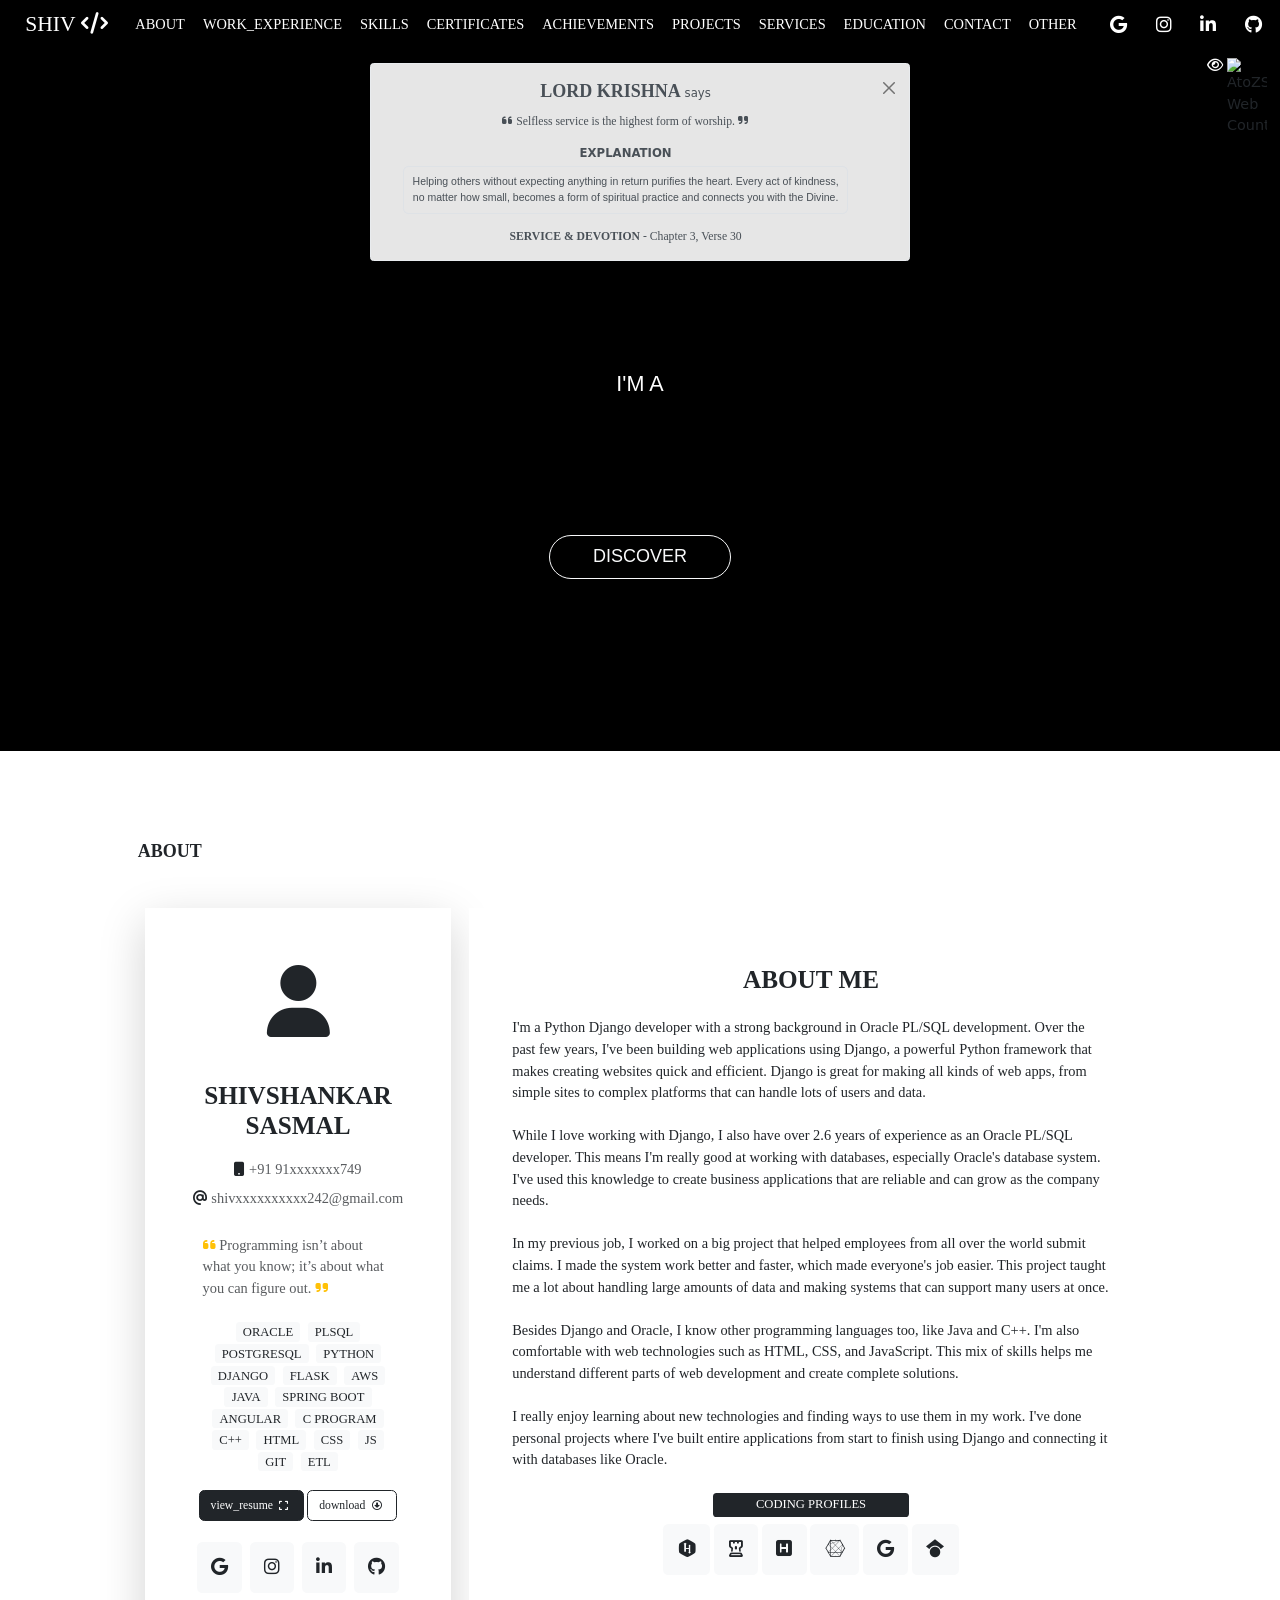
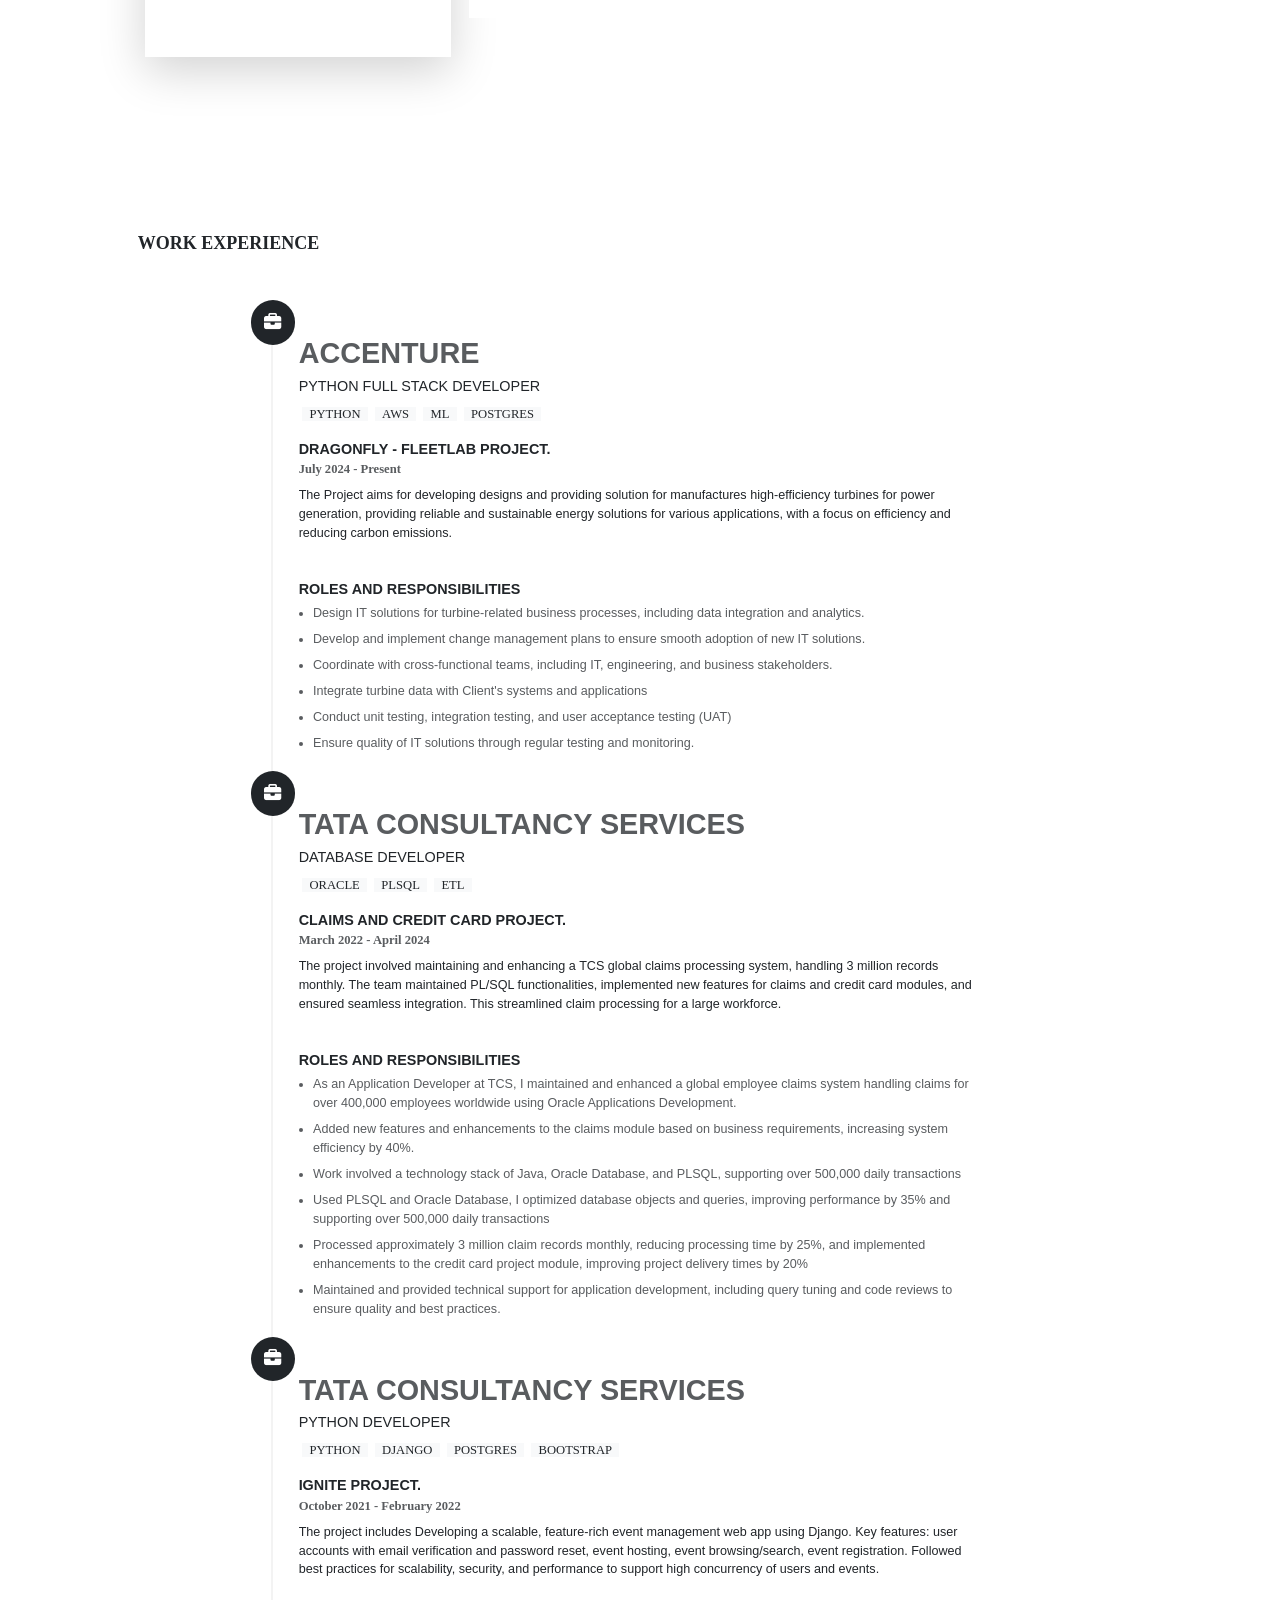
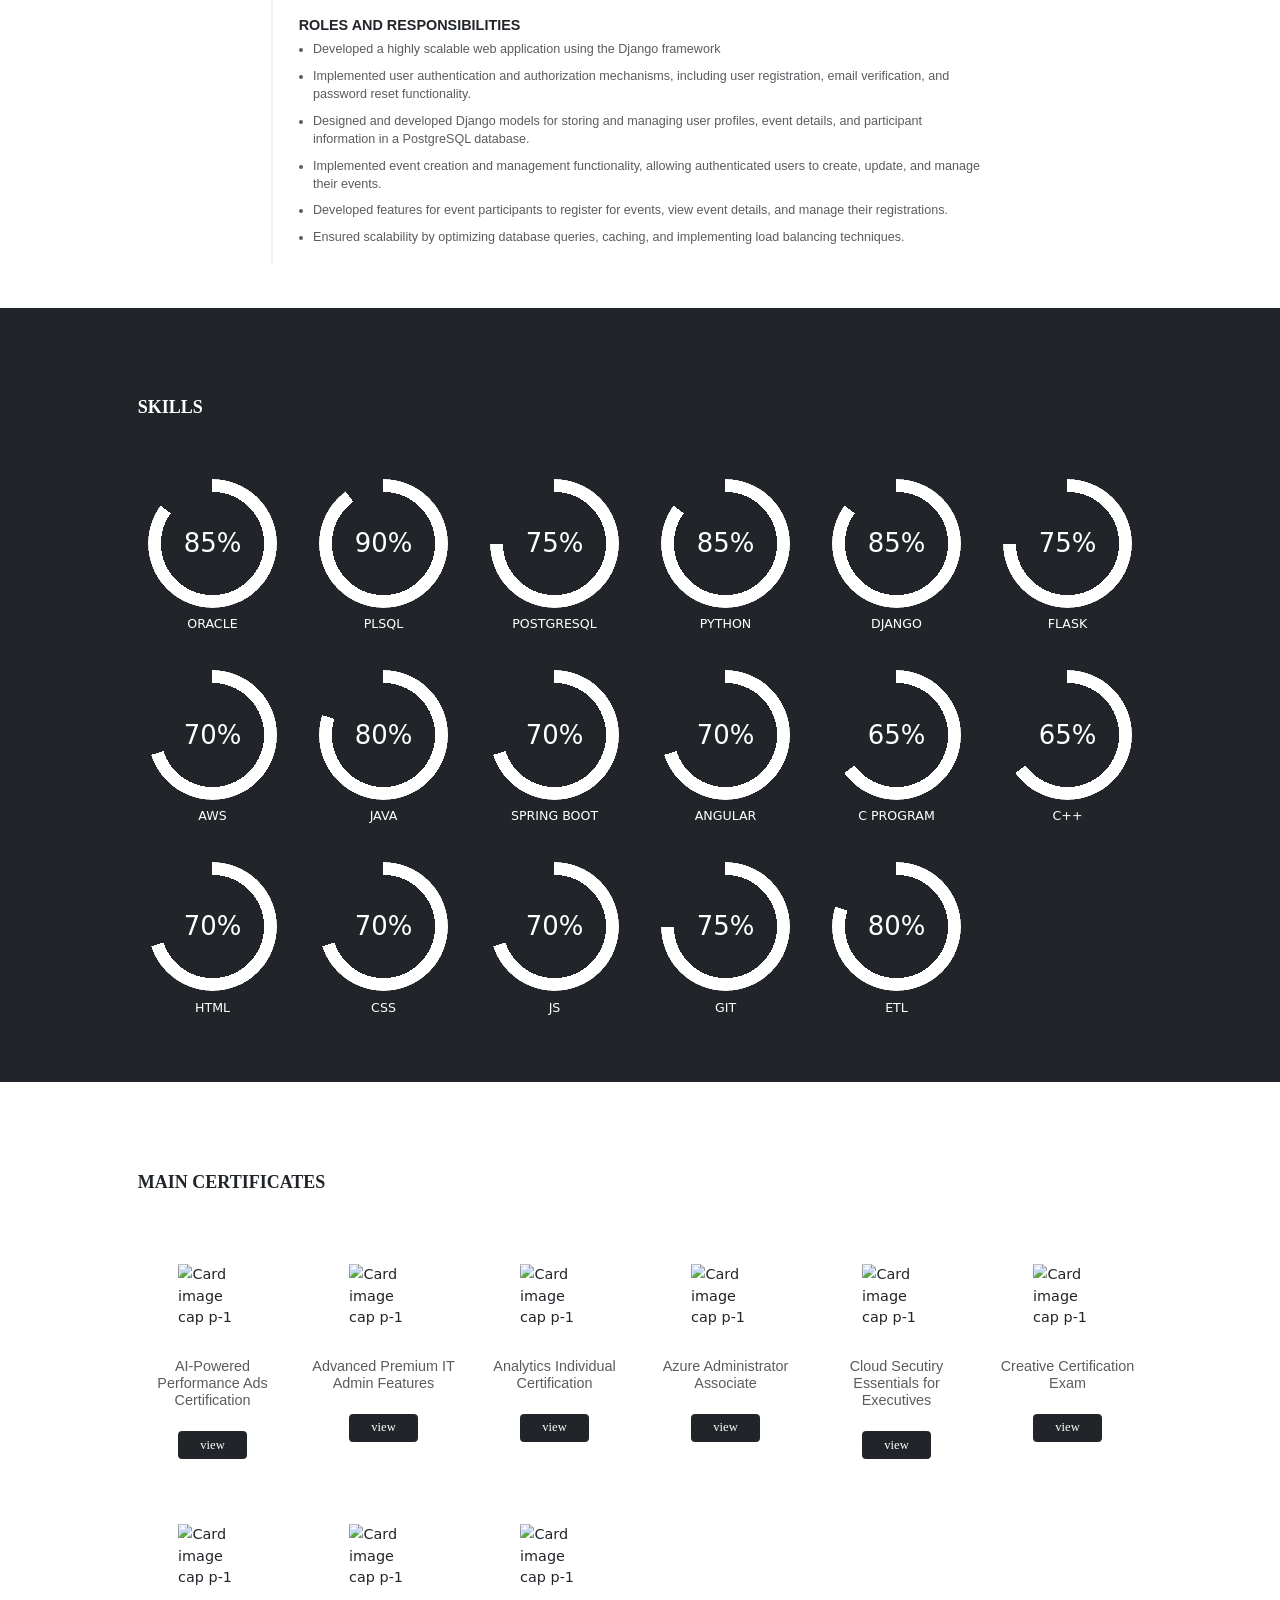
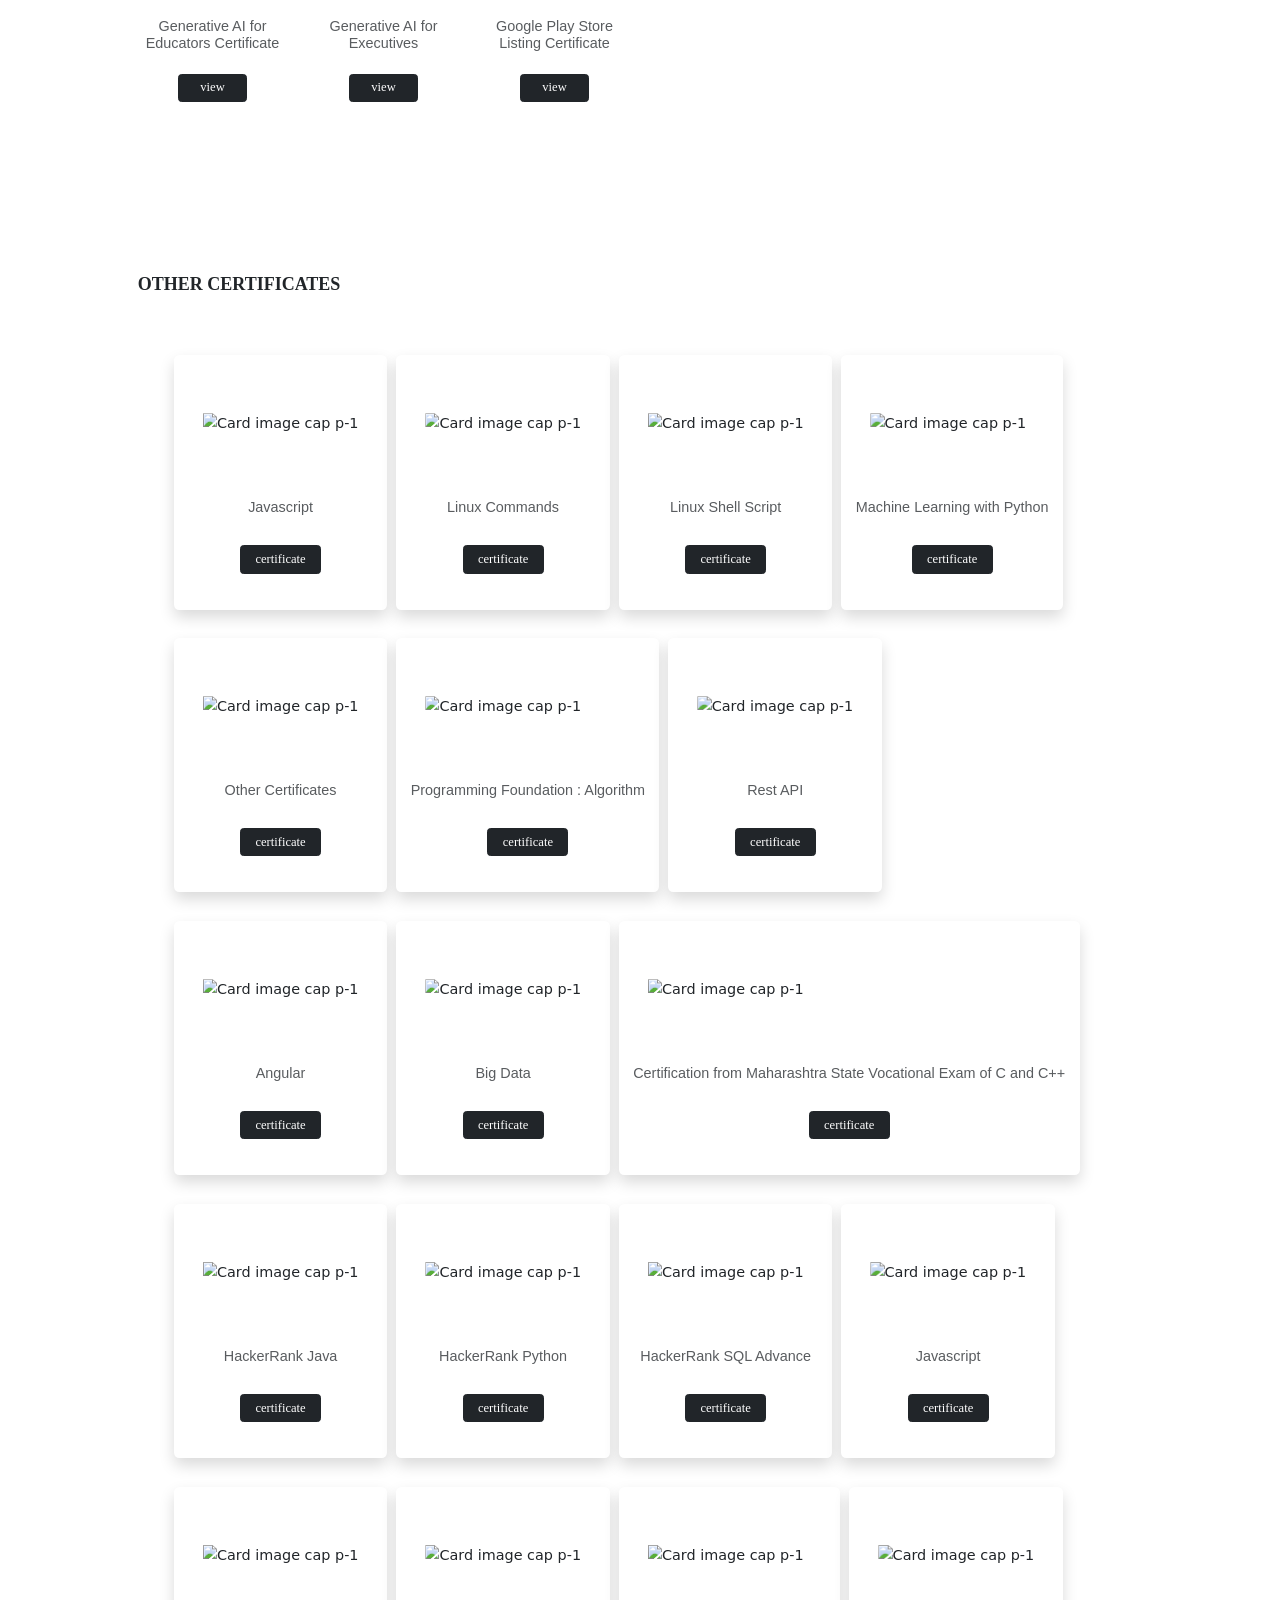
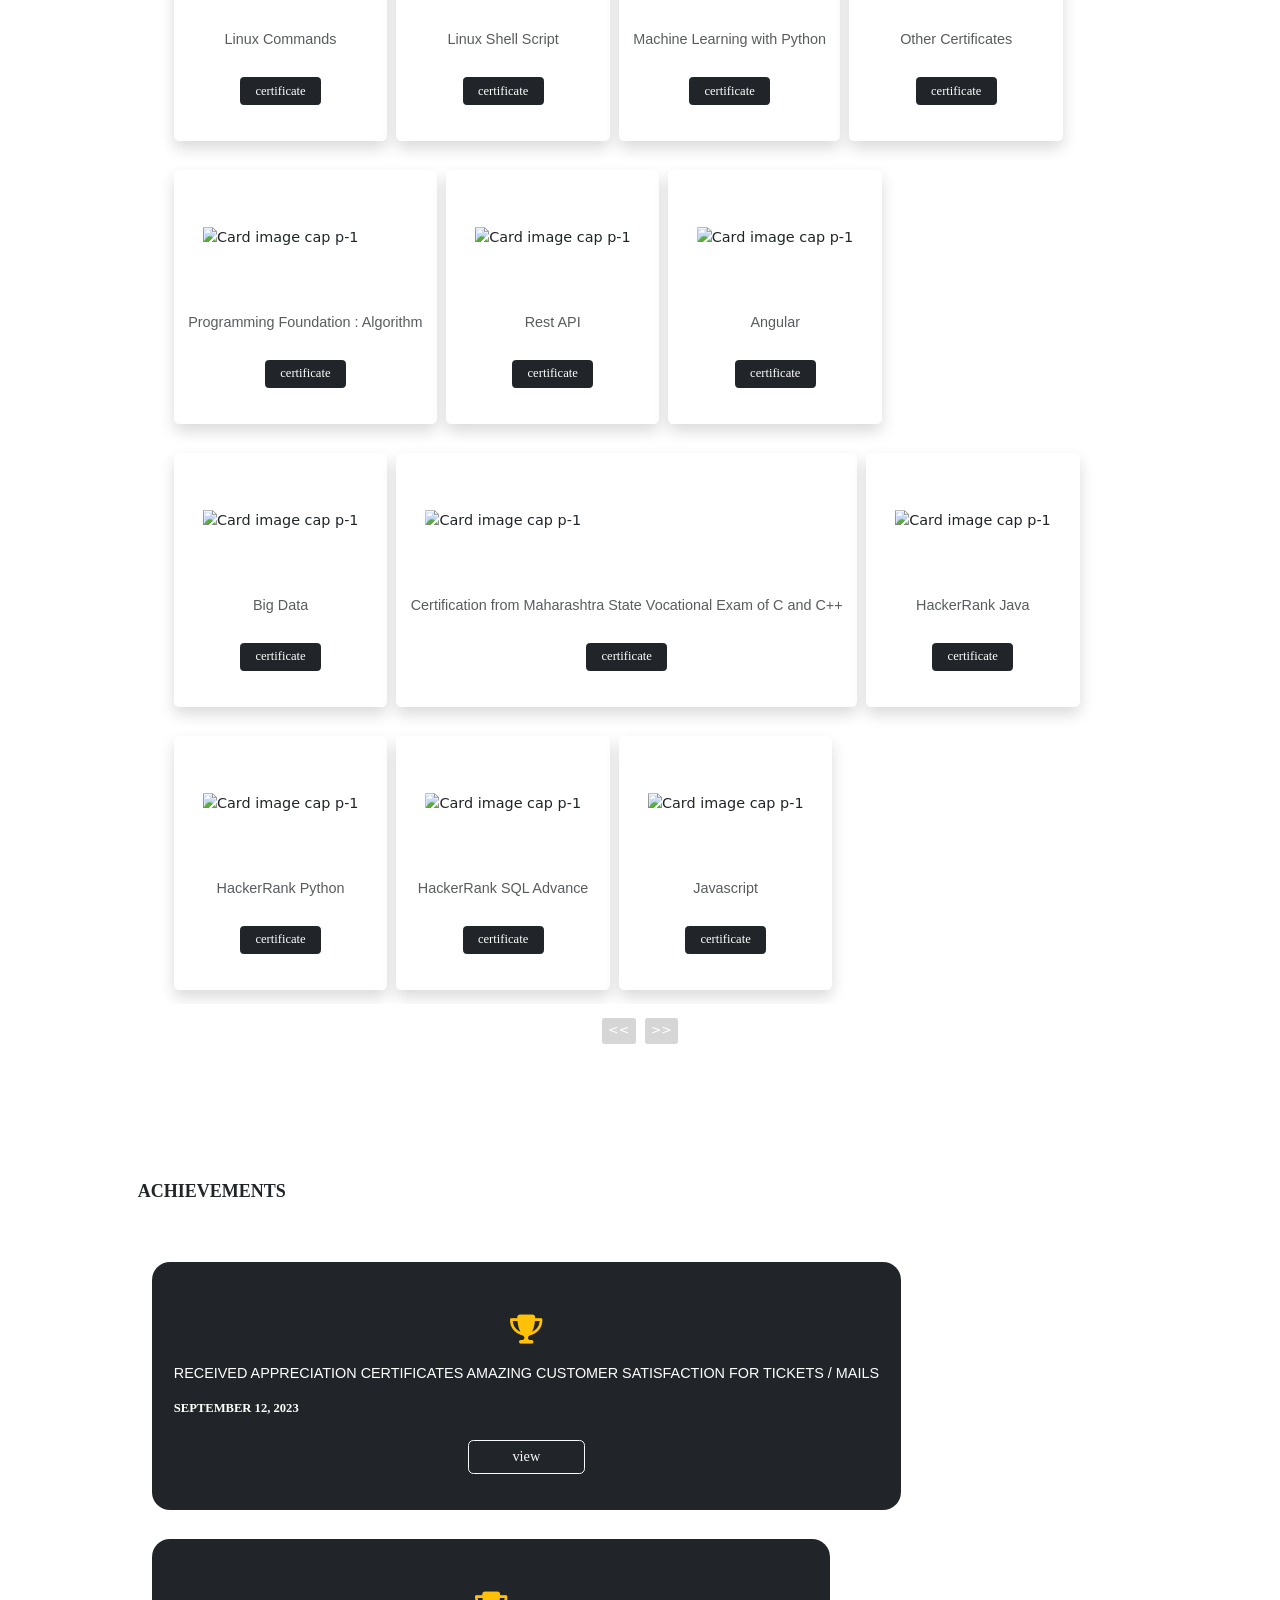
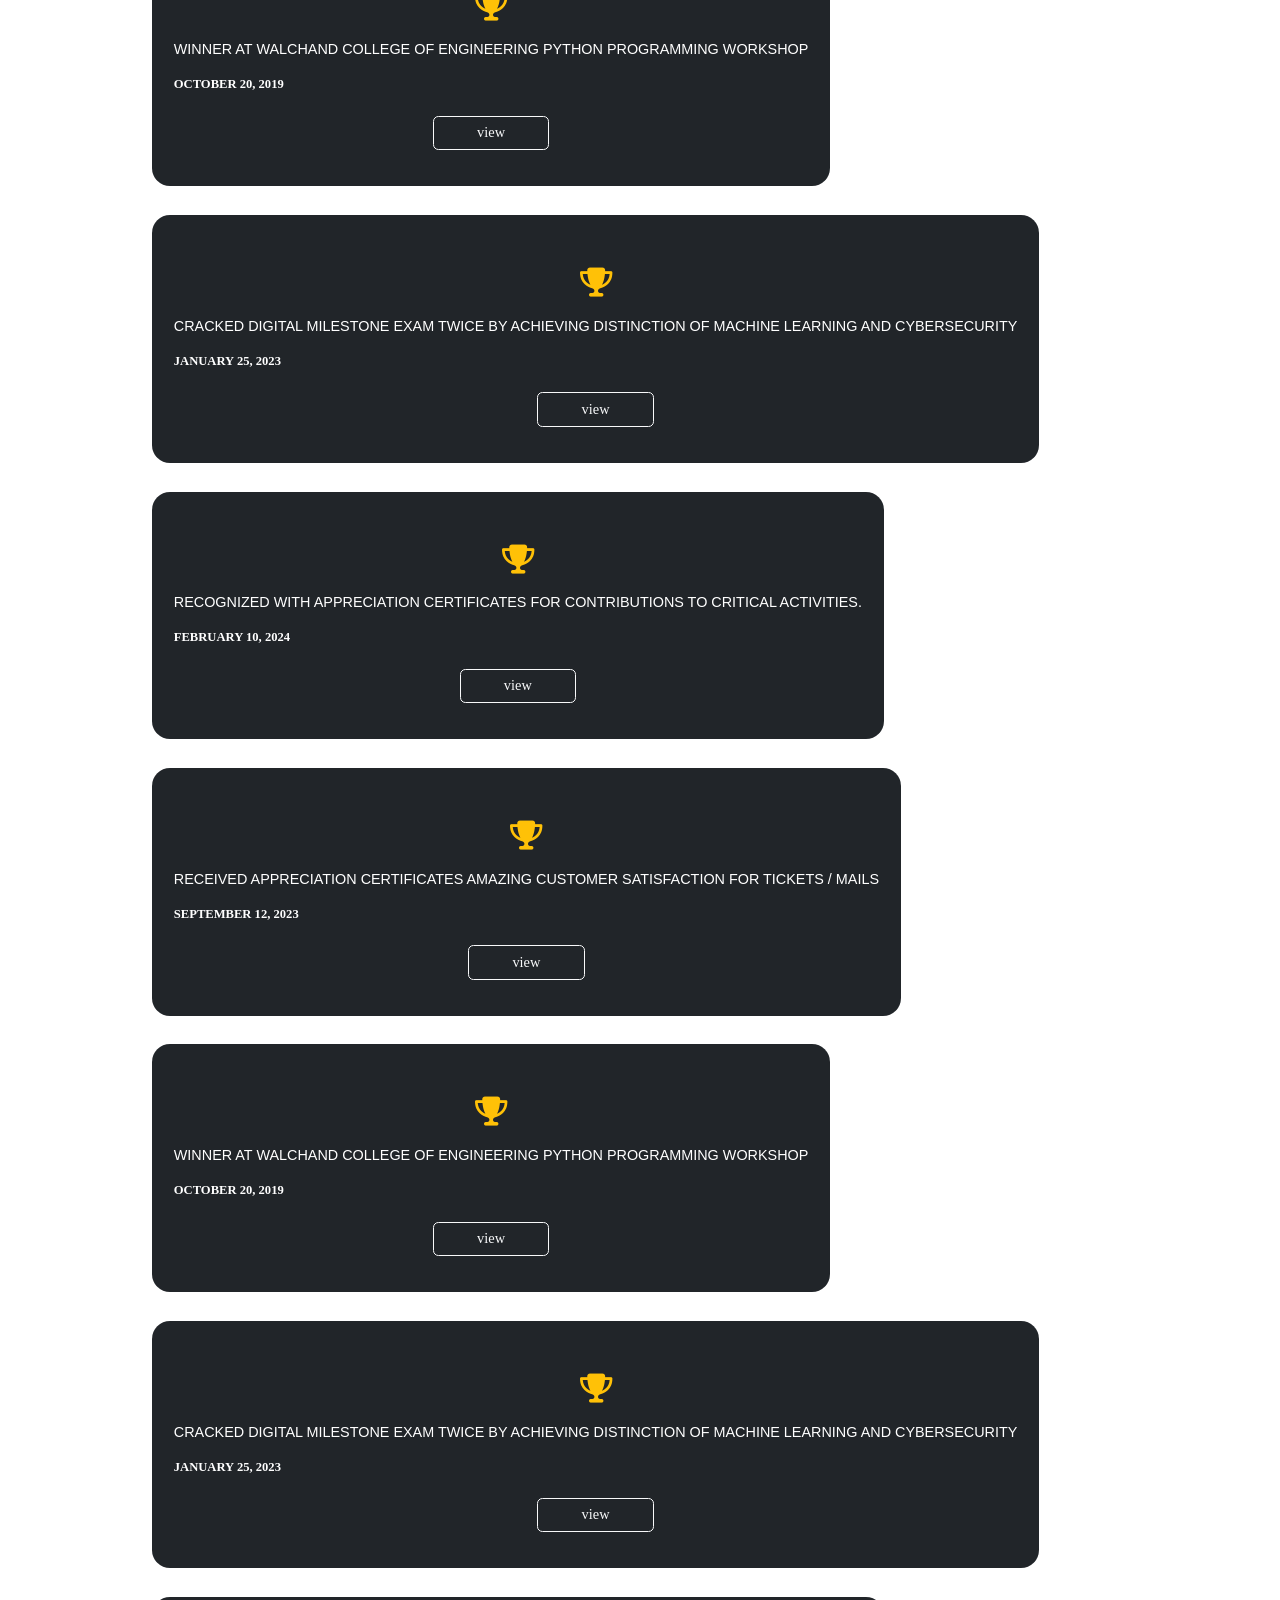
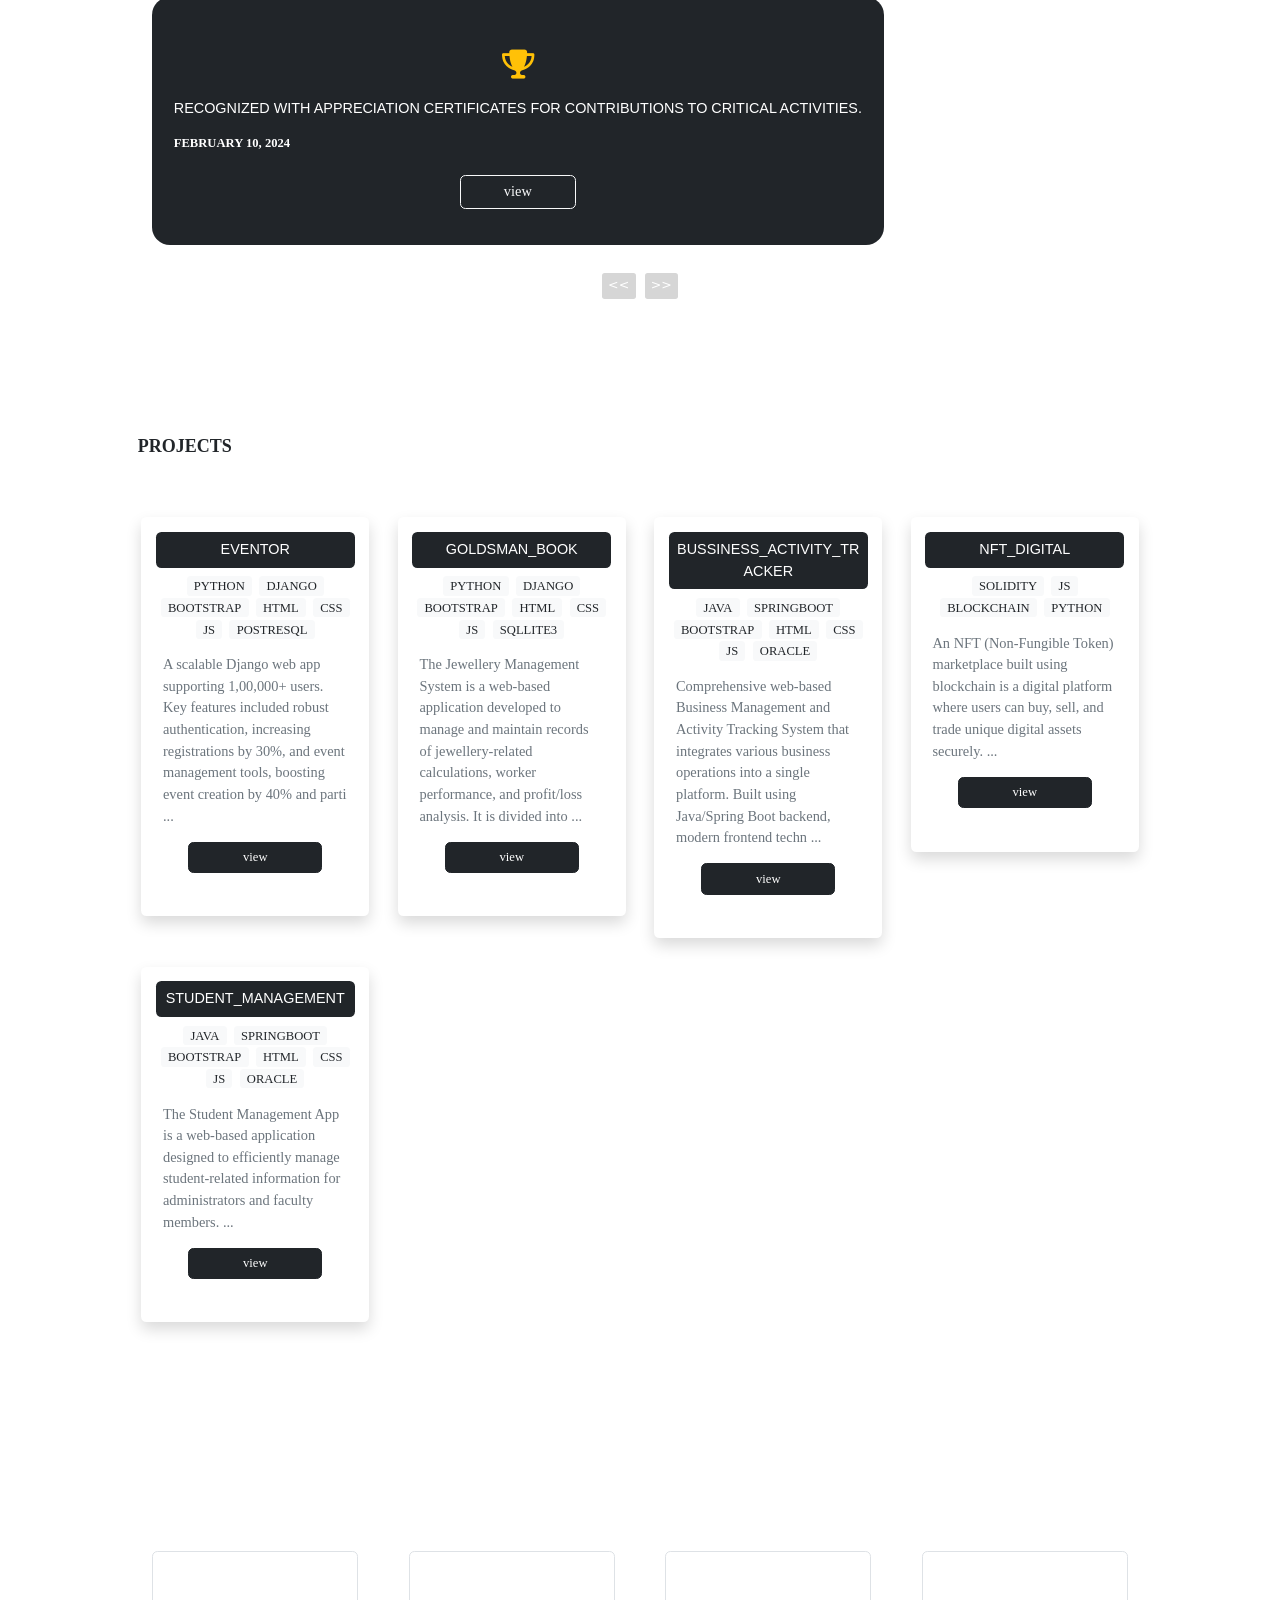
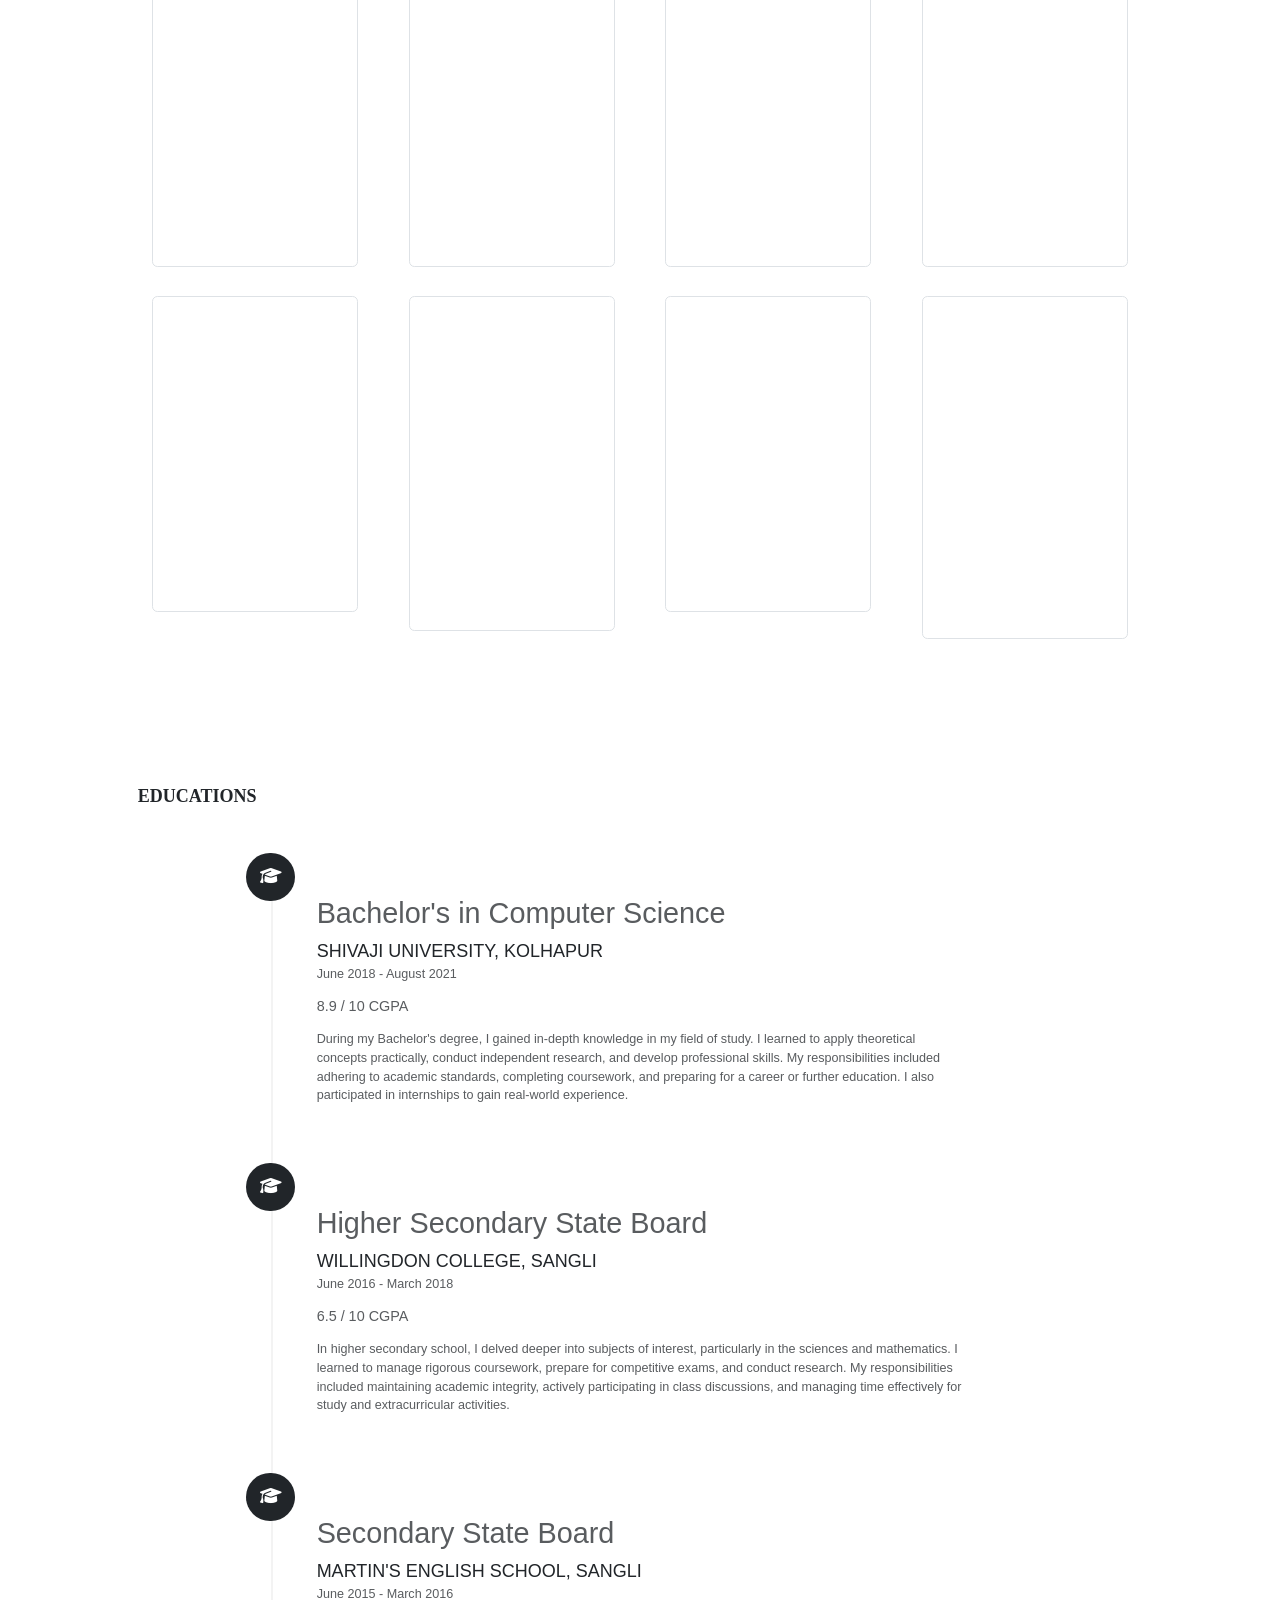
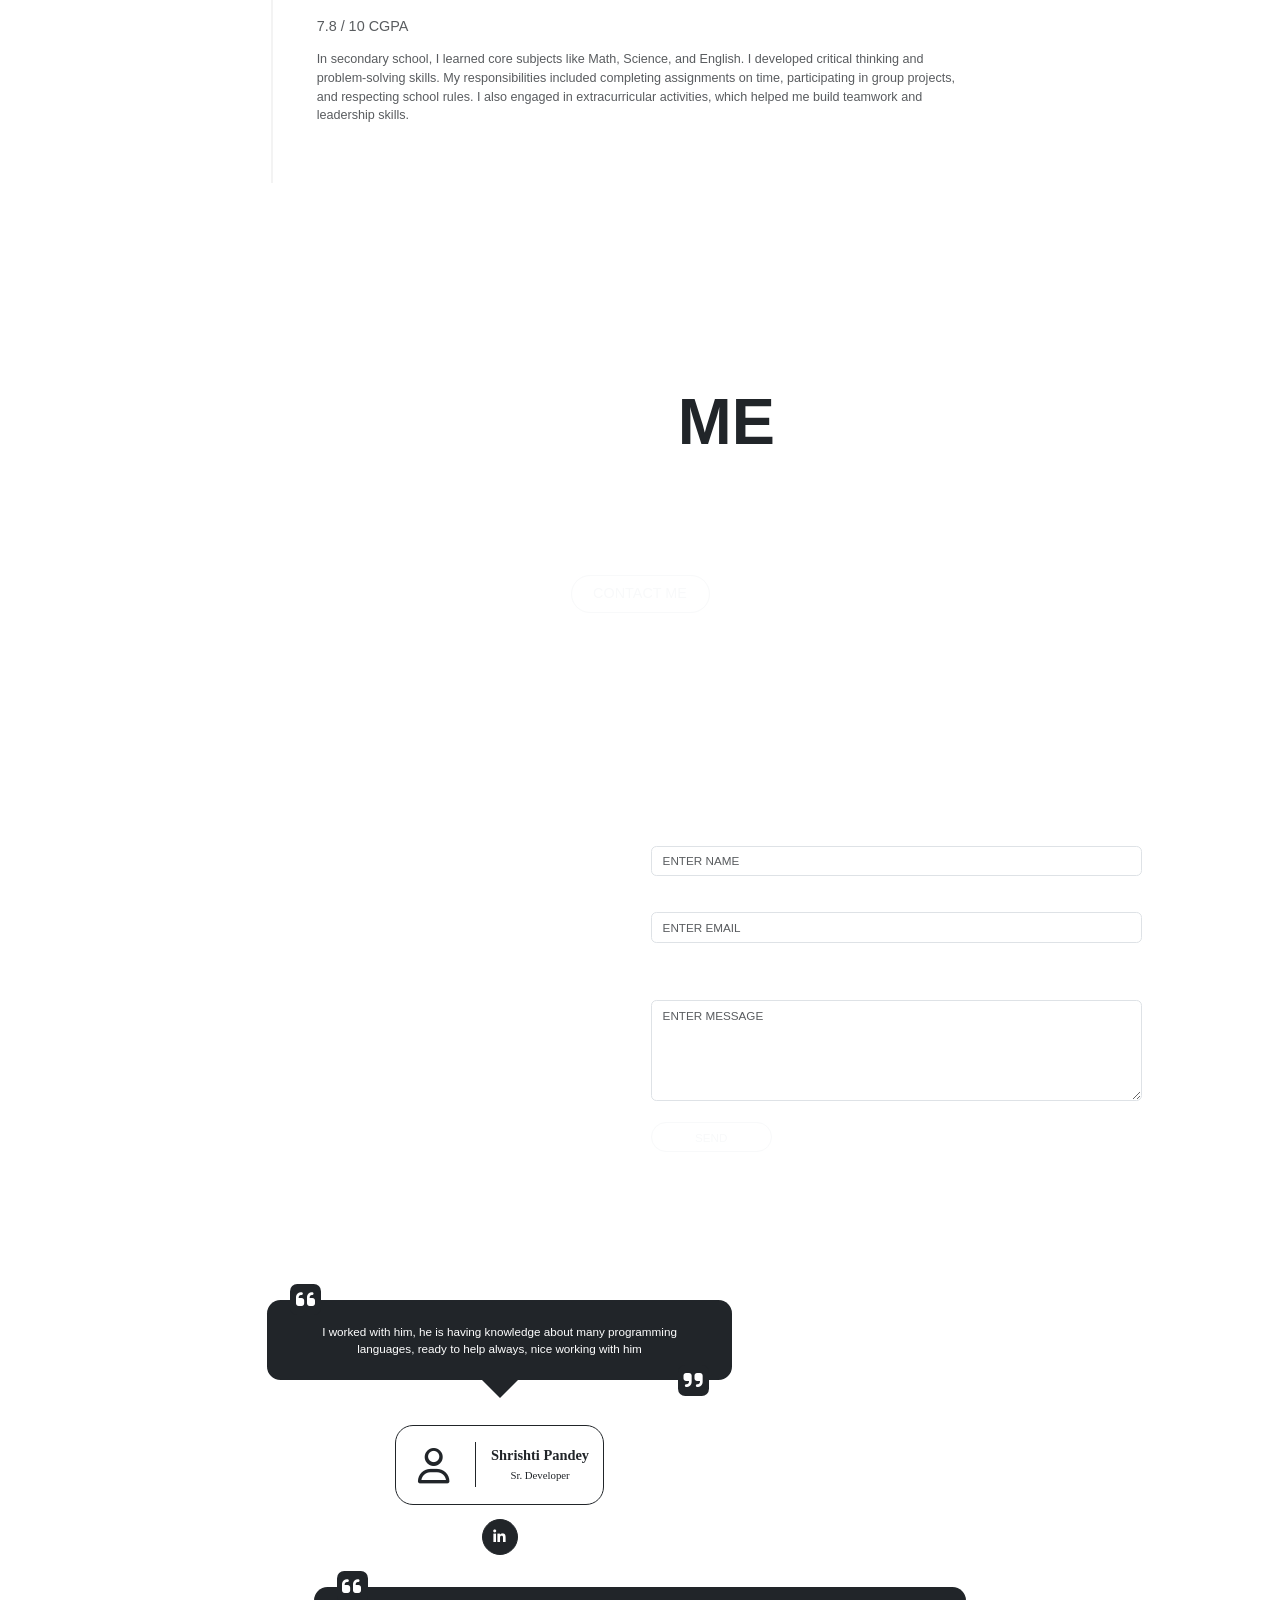
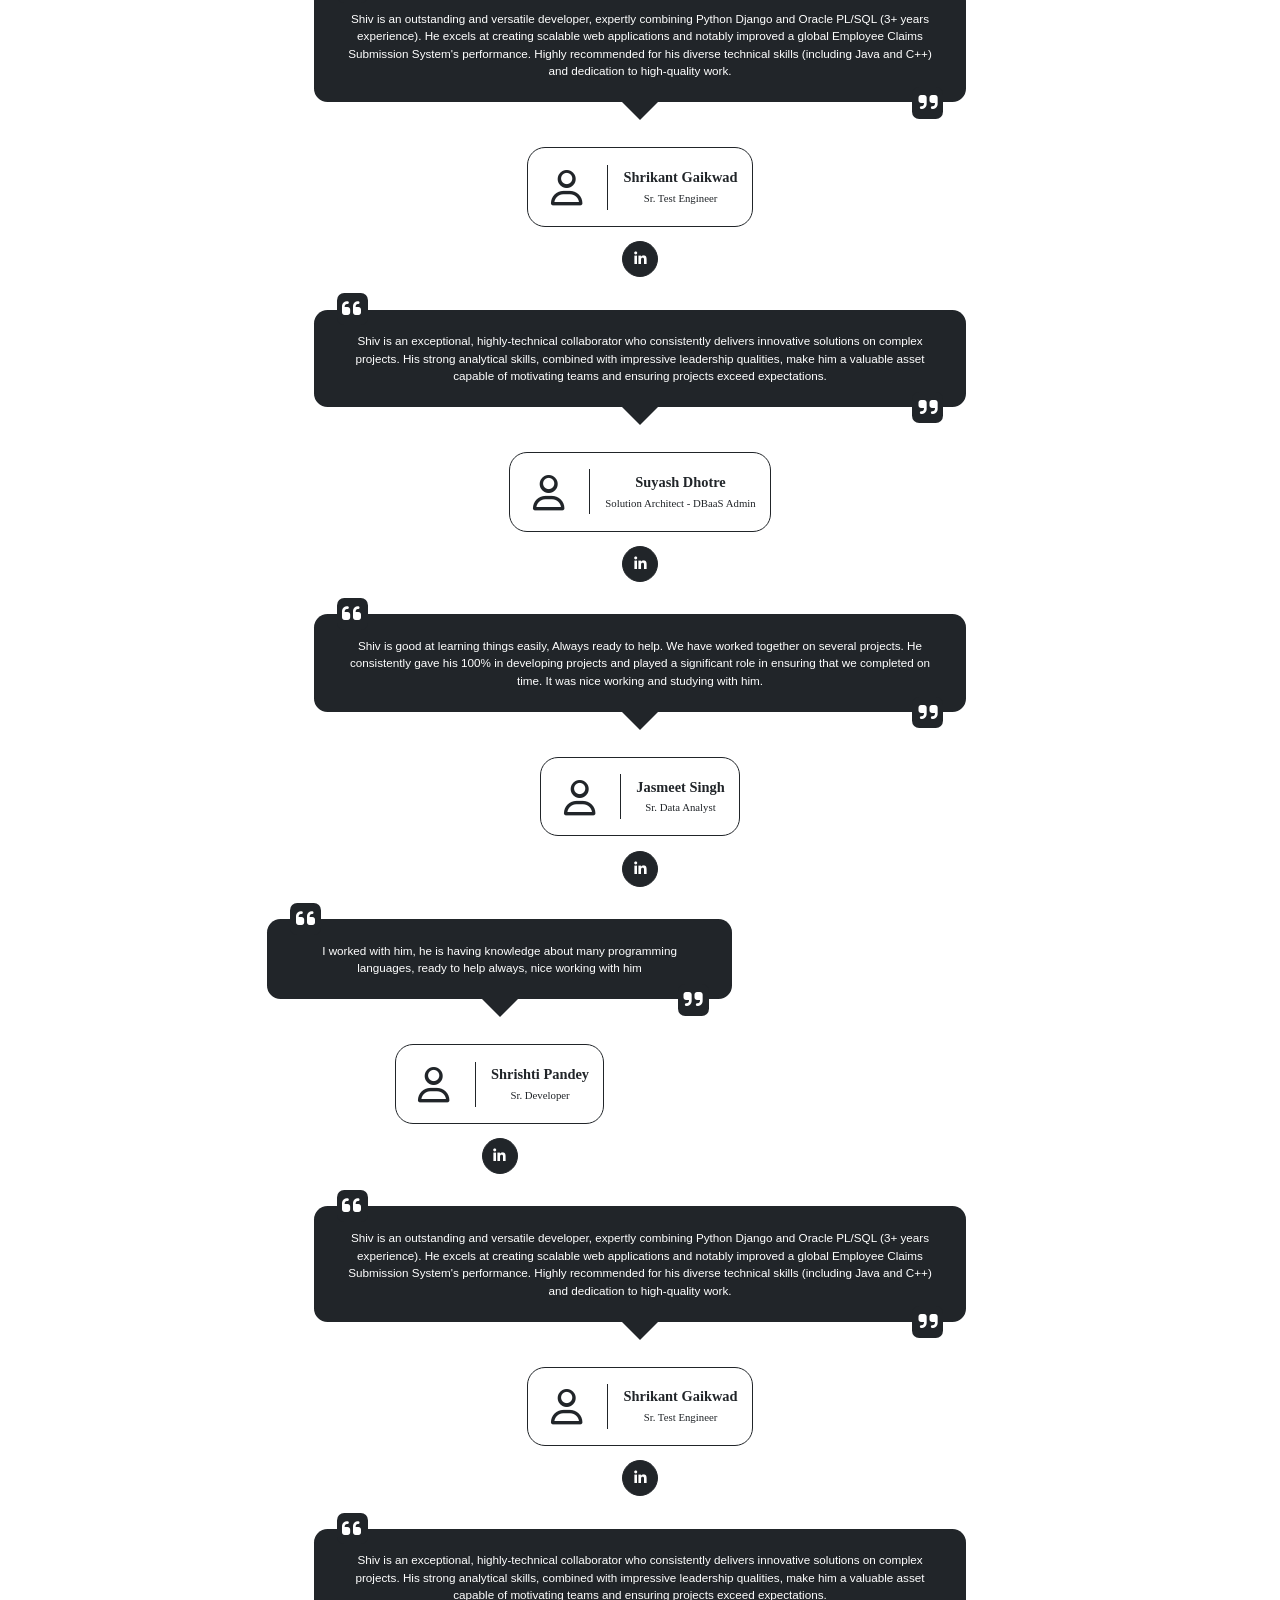
==== commit 8a34be58: "Code Updated" ====
--- a/index.html
+++ b/index.html
@@ -11,11 +11,11 @@
 
   <!-- Font Awesome  -->
   <link rel="stylesheet" href="https://cdnjs.cloudflare.com/ajax/libs/font-awesome/6.5.2/css/all.min.css">
-<style>.owl-carousel,.owl-carousel .owl-item{-webkit-tap-highlight-color:transparent;position:relative}.owl-carousel{display:none;width:100%;z-index:1}.owl-carousel .owl-stage{position:relative;-ms-touch-action:pan-Y;touch-action:manipulation;-moz-backface-visibility:hidden}.owl-carousel .owl-stage:after{content:".";display:block;clear:both;visibility:hidden;line-height:0;height:0}.owl-carousel .owl-stage-outer{position:relative;overflow:hidden;-webkit-transform:translate3d(0,0,0)}.owl-carousel .owl-item{-webkit-backface-visibility:hidden;-moz-backface-visibility:hidden;-ms-backface-visibility:hidden;-webkit-transform:translate3d(0,0,0);-moz-transform:translate3d(0,0,0);-ms-transform:translate3d(0,0,0)}.owl-carousel .owl-item{min-height:1px;float:left;-webkit-backface-visibility:hidden;-webkit-touch-callout:none}.owl-carousel .owl-item img{display:block;width:100%}.owl-carousel .owl-dots.disabled,.owl-carousel .owl-nav.disabled{display:none}.owl-carousel.owl-loaded{display:block}.owl-carousel .owl-nav .owl-next,.owl-carousel .owl-nav .owl-prev{cursor:pointer;-webkit-user-select:none;-khtml-user-select:none;-moz-user-select:none;-ms-user-select:none;user-select:none}.owl-carousel.owl-drag .owl-item{-ms-touch-action:pan-y;touch-action:pan-y;-webkit-user-select:none;-moz-user-select:none;-ms-user-select:none;user-select:none}.owl-theme .owl-dots,.owl-theme .owl-nav{text-align:center;-webkit-tap-highlight-color:transparent}.owl-theme .owl-nav{margin-top:10px}.owl-theme .owl-nav [class*=owl-]{color:#fff;font-size:14px;margin:5px;padding:4px 7px;background:#d6d6d6;display:inline-block;cursor:pointer;border-radius:3px}.owl-theme .owl-nav [class*=owl-]:hover{background:#869791;color:#fff;text-decoration:none}.owl-theme .owl-nav.disabled+.owl-dots{margin-top:10px}@font-face{font-family:Patrick Hand SC;font-style:normal;font-weight:400;font-display:swap;src:url(https://fonts.gstatic.com/s/patrickhandsc/v17/0nkwC9f7MfsBiWcLtY65AWDK873lgSK7FQc.woff2) format("woff2");unicode-range:U+0102-0103,U+0110-0111,U+0128-0129,U+0168-0169,U+01A0-01A1,U+01AF-01B0,U+0300-0301,U+0303-0304,U+0308-0309,U+0323,U+0329,U+1EA0-1EF9,U+20AB}@font-face{font-family:Patrick Hand SC;font-style:normal;font-weight:400;font-display:swap;src:url(https://fonts.gstatic.com/s/patrickhandsc/v17/0nkwC9f7MfsBiWcLtY65AWDK873lgCK7FQc.woff2) format("woff2");unicode-range:U+0100-02BA,U+02BD-02C5,U+02C7-02CC,U+02CE-02D7,U+02DD-02FF,U+0304,U+0308,U+0329,U+1D00-1DBF,U+1E00-1E9F,U+1EF2-1EFF,U+2020,U+20A0-20AB,U+20AD-20C0,U+2113,U+2C60-2C7F,U+A720-A7FF}@font-face{font-family:Patrick Hand SC;font-style:normal;font-weight:400;font-display:swap;src:url(https://fonts.gstatic.com/s/patrickhandsc/v17/0nkwC9f7MfsBiWcLtY65AWDK873ljiK7.woff2) format("woff2");unicode-range:U+0000-00FF,U+0131,U+0152-0153,U+02BB-02BC,U+02C6,U+02DA,U+02DC,U+0304,U+0308,U+0329,U+2000-206F,U+20AC,U+2122,U+2191,U+2193,U+2212,U+2215,U+FEFF,U+FFFD}@font-face{font-family:Handlee;font-style:normal;font-weight:400;font-display:swap;src:url(https://fonts.gstatic.com/s/handlee/v20/-F6xfjBsISg9aMakPm3wow.woff2) format("woff2");unicode-range:U+0000-00FF,U+0131,U+0152-0153,U+02BB-02BC,U+02C6,U+02DA,U+02DC,U+0304,U+0308,U+0329,U+2000-206F,U+20AC,U+2122,U+2191,U+2193,U+2212,U+2215,U+FEFF,U+FFFD}@font-face{font-family:Patrick Hand;font-style:normal;font-weight:400;font-display:swap;src:url(https://fonts.gstatic.com/s/patrickhand/v25/LDI1apSQOAYtSuYWp8ZhfYe8UcLLq7s.woff2) format("woff2");unicode-range:U+0102-0103,U+0110-0111,U+0128-0129,U+0168-0169,U+01A0-01A1,U+01AF-01B0,U+0300-0301,U+0303-0304,U+0308-0309,U+0323,U+0329,U+1EA0-1EF9,U+20AB}@font-face{font-family:Patrick Hand;font-style:normal;font-weight:400;font-display:swap;src:url(https://fonts.gstatic.com/s/patrickhand/v25/LDI1apSQOAYtSuYWp8ZhfYe8UMLLq7s.woff2) format("woff2");unicode-range:U+0100-02BA,U+02BD-02C5,U+02C7-02CC,U+02CE-02D7,U+02DD-02FF,U+0304,U+0308,U+0329,U+1D00-1DBF,U+1E00-1E9F,U+1EF2-1EFF,U+2020,U+20A0-20AB,U+20AD-20C0,U+2113,U+2C60-2C7F,U+A720-A7FF}@font-face{font-family:Patrick Hand;font-style:normal;font-weight:400;font-display:swap;src:url(https://fonts.gstatic.com/s/patrickhand/v25/LDI1apSQOAYtSuYWp8ZhfYe8XsLL.woff2) format("woff2");unicode-range:U+0000-00FF,U+0131,U+0152-0153,U+02BB-02BC,U+02C6,U+02DA,U+02DC,U+0304,U+0308,U+0329,U+2000-206F,U+20AC,U+2122,U+2191,U+2193,U+2212,U+2215,U+FEFF,U+FFFD}@font-face{font-family:Poppins;font-style:italic;font-weight:100;font-display:swap;src:url(https://fonts.gstatic.com/s/poppins/v24/pxiAyp8kv8JHgFVrJJLmE0tDMPKzSQ.woff2) format("woff2");unicode-range:U+0900-097F,U+1CD0-1CF9,U+200C-200D,U+20A8,U+20B9,U+20F0,U+25CC,U+A830-A839,U+A8E0-A8FF,U+11B00-11B09}@font-face{font-family:Poppins;font-style:italic;font-weight:100;font-display:swap;src:url(https://fonts.gstatic.com/s/poppins/v24/pxiAyp8kv8JHgFVrJJLmE0tMMPKzSQ.woff2) format("woff2");unicode-range:U+0100-02BA,U+02BD-02C5,U+02C7-02CC,U+02CE-02D7,U+02DD-02FF,U+0304,U+0308,U+0329,U+1D00-1DBF,U+1E00-1E9F,U+1EF2-1EFF,U+2020,U+20A0-20AB,U+20AD-20C0,U+2113,U+2C60-2C7F,U+A720-A7FF}@font-face{font-family:Poppins;font-style:italic;font-weight:100;font-display:swap;src:url(https://fonts.gstatic.com/s/poppins/v24/pxiAyp8kv8JHgFVrJJLmE0tCMPI.woff2) format("woff2");unicode-range:U+0000-00FF,U+0131,U+0152-0153,U+02BB-02BC,U+02C6,U+02DA,U+02DC,U+0304,U+0308,U+0329,U+2000-206F,U+20AC,U+2122,U+2191,U+2193,U+2212,U+2215,U+FEFF,U+FFFD}@font-face{font-family:Poppins;font-style:italic;font-weight:200;font-display:swap;src:url(https://fonts.gstatic.com/s/poppins/v24/pxiDyp8kv8JHgFVrJJLmv1pVFteOcEg.woff2) format("woff2");unicode-range:U+0900-097F,U+1CD0-1CF9,U+200C-200D,U+20A8,U+20B9,U+20F0,U+25CC,U+A830-A839,U+A8E0-A8FF,U+11B00-11B09}@font-face{font-family:Poppins;font-style:italic;font-weight:200;font-display:swap;src:url(https://fonts.gstatic.com/s/poppins/v24/pxiDyp8kv8JHgFVrJJLmv1pVGdeOcEg.woff2) format("woff2");unicode-range:U+0100-02BA,U+02BD-02C5,U+02C7-02CC,U+02CE-02D7,U+02DD-02FF,U+0304,U+0308,U+0329,U+1D00-1DBF,U+1E00-1E9F,U+1EF2-1EFF,U+2020,U+20A0-20AB,U+20AD-20C0,U+2113,U+2C60-2C7F,U+A720-A7FF}@font-face{font-family:Poppins;font-style:italic;font-weight:200;font-display:swap;src:url(https://fonts.gstatic.com/s/poppins/v24/pxiDyp8kv8JHgFVrJJLmv1pVF9eO.woff2) format("woff2");unicode-range:U+0000-00FF,U+0131,U+0152-0153,U+02BB-02BC,U+02C6,U+02DA,U+02DC,U+0304,U+0308,U+0329,U+2000-206F,U+20AC,U+2122,U+2191,U+2193,U+2212,U+2215,U+FEFF,U+FFFD}@font-face{font-family:Poppins;font-style:italic;font-weight:300;font-display:swap;src:url(https://fonts.gstatic.com/s/poppins/v24/pxiDyp8kv8JHgFVrJJLm21lVFteOcEg.woff2) format("woff2");unicode-range:U+0900-097F,U+1CD0-1CF9,U+200C-200D,U+20A8,U+20B9,U+20F0,U+25CC,U+A830-A839,U+A8E0-A8FF,U+11B00-11B09}@font-face{font-family:Poppins;font-style:italic;font-weight:300;font-display:swap;src:url(https://fonts.gstatic.com/s/poppins/v24/pxiDyp8kv8JHgFVrJJLm21lVGdeOcEg.woff2) format("woff2");unicode-range:U+0100-02BA,U+02BD-02C5,U+02C7-02CC,U+02CE-02D7,U+02DD-02FF,U+0304,U+0308,U+0329,U+1D00-1DBF,U+1E00-1E9F,U+1EF2-1EFF,U+2020,U+20A0-20AB,U+20AD-20C0,U+2113,U+2C60-2C7F,U+A720-A7FF}@font-face{font-family:Poppins;font-style:italic;font-weight:300;font-display:swap;src:url(https://fonts.gstatic.com/s/poppins/v24/pxiDyp8kv8JHgFVrJJLm21lVF9eO.woff2) format("woff2");unicode-range:U+0000-00FF,U+0131,U+0152-0153,U+02BB-02BC,U+02C6,U+02DA,U+02DC,U+0304,U+0308,U+0329,U+2000-206F,U+20AC,U+2122,U+2191,U+2193,U+2212,U+2215,U+FEFF,U+FFFD}@font-face{font-family:Poppins;font-style:italic;font-weight:400;font-display:swap;src:url(https://fonts.gstatic.com/s/poppins/v24/pxiGyp8kv8JHgFVrJJLucXtAKPY.woff2) format("woff2");unicode-range:U+0900-097F,U+1CD0-1CF9,U+200C-200D,U+20A8,U+20B9,U+20F0,U+25CC,U+A830-A839,U+A8E0-A8FF,U+11B00-11B09}@font-face{font-family:Poppins;font-style:italic;font-weight:400;font-display:swap;src:url(https://fonts.gstatic.com/s/poppins/v24/pxiGyp8kv8JHgFVrJJLufntAKPY.woff2) format("woff2");unicode-range:U+0100-02BA,U+02BD-02C5,U+02C7-02CC,U+02CE-02D7,U+02DD-02FF,U+0304,U+0308,U+0329,U+1D00-1DBF,U+1E00-1E9F,U+1EF2-1EFF,U+2020,U+20A0-20AB,U+20AD-20C0,U+2113,U+2C60-2C7F,U+A720-A7FF}@font-face{font-family:Poppins;font-style:italic;font-weight:400;font-display:swap;src:url(https://fonts.gstatic.com/s/poppins/v24/pxiGyp8kv8JHgFVrJJLucHtA.woff2) format("woff2");unicode-range:U+0000-00FF,U+0131,U+0152-0153,U+02BB-02BC,U+02C6,U+02DA,U+02DC,U+0304,U+0308,U+0329,U+2000-206F,U+20AC,U+2122,U+2191,U+2193,U+2212,U+2215,U+FEFF,U+FFFD}@font-face{font-family:Poppins;font-style:italic;font-weight:500;font-display:swap;src:url(https://fonts.gstatic.com/s/poppins/v24/pxiDyp8kv8JHgFVrJJLmg1hVFteOcEg.woff2) format("woff2");unicode-range:U+0900-097F,U+1CD0-1CF9,U+200C-200D,U+20A8,U+20B9,U+20F0,U+25CC,U+A830-A839,U+A8E0-A8FF,U+11B00-11B09}@font-face{font-family:Poppins;font-style:italic;font-weight:500;font-display:swap;src:url(https://fonts.gstatic.com/s/poppins/v24/pxiDyp8kv8JHgFVrJJLmg1hVGdeOcEg.woff2) format("woff2");unicode-range:U+0100-02BA,U+02BD-02C5,U+02C7-02CC,U+02CE-02D7,U+02DD-02FF,U+0304,U+0308,U+0329,U+1D00-1DBF,U+1E00-1E9F,U+1EF2-1EFF,U+2020,U+20A0-20AB,U+20AD-20C0,U+2113,U+2C60-2C7F,U+A720-A7FF}@font-face{font-family:Poppins;font-style:italic;font-weight:500;font-display:swap;src:url(https://fonts.gstatic.com/s/poppins/v24/pxiDyp8kv8JHgFVrJJLmg1hVF9eO.woff2) format("woff2");unicode-range:U+0000-00FF,U+0131,U+0152-0153,U+02BB-02BC,U+02C6,U+02DA,U+02DC,U+0304,U+0308,U+0329,U+2000-206F,U+20AC,U+2122,U+2191,U+2193,U+2212,U+2215,U+FEFF,U+FFFD}@font-face{font-family:Poppins;font-style:italic;font-weight:600;font-display:swap;src:url(https://fonts.gstatic.com/s/poppins/v24/pxiDyp8kv8JHgFVrJJLmr19VFteOcEg.woff2) format("woff2");unicode-range:U+0900-097F,U+1CD0-1CF9,U+200C-200D,U+20A8,U+20B9,U+20F0,U+25CC,U+A830-A839,U+A8E0-A8FF,U+11B00-11B09}@font-face{font-family:Poppins;font-style:italic;font-weight:600;font-display:swap;src:url(https://fonts.gstatic.com/s/poppins/v24/pxiDyp8kv8JHgFVrJJLmr19VGdeOcEg.woff2) format("woff2");unicode-range:U+0100-02BA,U+02BD-02C5,U+02C7-02CC,U+02CE-02D7,U+02DD-02FF,U+0304,U+0308,U+0329,U+1D00-1DBF,U+1E00-1E9F,U+1EF2-1EFF,U+2020,U+20A0-20AB,U+20AD-20C0,U+2113,U+2C60-2C7F,U+A720-A7FF}@font-face{font-family:Poppins;font-style:italic;font-weight:600;font-display:swap;src:url(https://fonts.gstatic.com/s/poppins/v24/pxiDyp8kv8JHgFVrJJLmr19VF9eO.woff2) format("woff2");unicode-range:U+0000-00FF,U+0131,U+0152-0153,U+02BB-02BC,U+02C6,U+02DA,U+02DC,U+0304,U+0308,U+0329,U+2000-206F,U+20AC,U+2122,U+2191,U+2193,U+2212,U+2215,U+FEFF,U+FFFD}@font-face{font-family:Poppins;font-style:italic;font-weight:700;font-display:swap;src:url(https://fonts.gstatic.com/s/poppins/v24/pxiDyp8kv8JHgFVrJJLmy15VFteOcEg.woff2) format("woff2");unicode-range:U+0900-097F,U+1CD0-1CF9,U+200C-200D,U+20A8,U+20B9,U+20F0,U+25CC,U+A830-A839,U+A8E0-A8FF,U+11B00-11B09}@font-face{font-family:Poppins;font-style:italic;font-weight:700;font-display:swap;src:url(https://fonts.gstatic.com/s/poppins/v24/pxiDyp8kv8JHgFVrJJLmy15VGdeOcEg.woff2) format("woff2");unicode-range:U+0100-02BA,U+02BD-02C5,U+02C7-02CC,U+02CE-02D7,U+02DD-02FF,U+0304,U+0308,U+0329,U+1D00-1DBF,U+1E00-1E9F,U+1EF2-1EFF,U+2020,U+20A0-20AB,U+20AD-20C0,U+2113,U+2C60-2C7F,U+A720-A7FF}@font-face{font-family:Poppins;font-style:italic;font-weight:700;font-display:swap;src:url(https://fonts.gstatic.com/s/poppins/v24/pxiDyp8kv8JHgFVrJJLmy15VF9eO.woff2) format("woff2");unicode-range:U+0000-00FF,U+0131,U+0152-0153,U+02BB-02BC,U+02C6,U+02DA,U+02DC,U+0304,U+0308,U+0329,U+2000-206F,U+20AC,U+2122,U+2191,U+2193,U+2212,U+2215,U+FEFF,U+FFFD}@font-face{font-family:Poppins;font-style:italic;font-weight:800;font-display:swap;src:url(https://fonts.gstatic.com/s/poppins/v24/pxiDyp8kv8JHgFVrJJLm111VFteOcEg.woff2) format("woff2");unicode-range:U+0900-097F,U+1CD0-1CF9,U+200C-200D,U+20A8,U+20B9,U+20F0,U+25CC,U+A830-A839,U+A8E0-A8FF,U+11B00-11B09}@font-face{font-family:Poppins;font-style:italic;font-weight:800;font-display:swap;src:url(https://fonts.gstatic.com/s/poppins/v24/pxiDyp8kv8JHgFVrJJLm111VGdeOcEg.woff2) format("woff2");unicode-range:U+0100-02BA,U+02BD-02C5,U+02C7-02CC,U+02CE-02D7,U+02DD-02FF,U+0304,U+0308,U+0329,U+1D00-1DBF,U+1E00-1E9F,U+1EF2-1EFF,U+2020,U+20A0-20AB,U+20AD-20C0,U+2113,U+2C60-2C7F,U+A720-A7FF}@font-face{font-family:Poppins;font-style:italic;font-weight:800;font-display:swap;src:url(https://fonts.gstatic.com/s/poppins/v24/pxiDyp8kv8JHgFVrJJLm111VF9eO.woff2) format("woff2");unicode-range:U+0000-00FF,U+0131,U+0152-0153,U+02BB-02BC,U+02C6,U+02DA,U+02DC,U+0304,U+0308,U+0329,U+2000-206F,U+20AC,U+2122,U+2191,U+2193,U+2212,U+2215,U+FEFF,U+FFFD}@font-face{font-family:Poppins;font-style:italic;font-weight:900;font-display:swap;src:url(https://fonts.gstatic.com/s/poppins/v24/pxiDyp8kv8JHgFVrJJLm81xVFteOcEg.woff2) format("woff2");unicode-range:U+0900-097F,U+1CD0-1CF9,U+200C-200D,U+20A8,U+20B9,U+20F0,U+25CC,U+A830-A839,U+A8E0-A8FF,U+11B00-11B09}@font-face{font-family:Poppins;font-style:italic;font-weight:900;font-display:swap;src:url(https://fonts.gstatic.com/s/poppins/v24/pxiDyp8kv8JHgFVrJJLm81xVGdeOcEg.woff2) format("woff2");unicode-range:U+0100-02BA,U+02BD-02C5,U+02C7-02CC,U+02CE-02D7,U+02DD-02FF,U+0304,U+0308,U+0329,U+1D00-1DBF,U+1E00-1E9F,U+1EF2-1EFF,U+2020,U+20A0-20AB,U+20AD-20C0,U+2113,U+2C60-2C7F,U+A720-A7FF}@font-face{font-family:Poppins;font-style:italic;font-weight:900;font-display:swap;src:url(https://fonts.gstatic.com/s/poppins/v24/pxiDyp8kv8JHgFVrJJLm81xVF9eO.woff2) format("woff2");unicode-range:U+0000-00FF,U+0131,U+0152-0153,U+02BB-02BC,U+02C6,U+02DA,U+02DC,U+0304,U+0308,U+0329,U+2000-206F,U+20AC,U+2122,U+2191,U+2193,U+2212,U+2215,U+FEFF,U+FFFD}@font-face{font-family:Poppins;font-style:normal;font-weight:100;font-display:swap;src:url(https://fonts.gstatic.com/s/poppins/v24/pxiGyp8kv8JHgFVrLPTucXtAKPY.woff2) format("woff2");unicode-range:U+0900-097F,U+1CD0-1CF9,U+200C-200D,U+20A8,U+20B9,U+20F0,U+25CC,U+A830-A839,U+A8E0-A8FF,U+11B00-11B09}@font-face{font-family:Poppins;font-style:normal;font-weight:100;font-display:swap;src:url(https://fonts.gstatic.com/s/poppins/v24/pxiGyp8kv8JHgFVrLPTufntAKPY.woff2) format("woff2");unicode-range:U+0100-02BA,U+02BD-02C5,U+02C7-02CC,U+02CE-02D7,U+02DD-02FF,U+0304,U+0308,U+0329,U+1D00-1DBF,U+1E00-1E9F,U+1EF2-1EFF,U+2020,U+20A0-20AB,U+20AD-20C0,U+2113,U+2C60-2C7F,U+A720-A7FF}@font-face{font-family:Poppins;font-style:normal;font-weight:100;font-display:swap;src:url(https://fonts.gstatic.com/s/poppins/v24/pxiGyp8kv8JHgFVrLPTucHtA.woff2) format("woff2");unicode-range:U+0000-00FF,U+0131,U+0152-0153,U+02BB-02BC,U+02C6,U+02DA,U+02DC,U+0304,U+0308,U+0329,U+2000-206F,U+20AC,U+2122,U+2191,U+2193,U+2212,U+2215,U+FEFF,U+FFFD}@font-face{font-family:Poppins;font-style:normal;font-weight:200;font-display:swap;src:url(https://fonts.gstatic.com/s/poppins/v24/pxiByp8kv8JHgFVrLFj_Z11lFc-K.woff2) format("woff2");unicode-range:U+0900-097F,U+1CD0-1CF9,U+200C-200D,U+20A8,U+20B9,U+20F0,U+25CC,U+A830-A839,U+A8E0-A8FF,U+11B00-11B09}@font-face{font-family:Poppins;font-style:normal;font-weight:200;font-display:swap;src:url(https://fonts.gstatic.com/s/poppins/v24/pxiByp8kv8JHgFVrLFj_Z1JlFc-K.woff2) format("woff2");unicode-range:U+0100-02BA,U+02BD-02C5,U+02C7-02CC,U+02CE-02D7,U+02DD-02FF,U+0304,U+0308,U+0329,U+1D00-1DBF,U+1E00-1E9F,U+1EF2-1EFF,U+2020,U+20A0-20AB,U+20AD-20C0,U+2113,U+2C60-2C7F,U+A720-A7FF}@font-face{font-family:Poppins;font-style:normal;font-weight:200;font-display:swap;src:url(https://fonts.gstatic.com/s/poppins/v24/pxiByp8kv8JHgFVrLFj_Z1xlFQ.woff2) format("woff2");unicode-range:U+0000-00FF,U+0131,U+0152-0153,U+02BB-02BC,U+02C6,U+02DA,U+02DC,U+0304,U+0308,U+0329,U+2000-206F,U+20AC,U+2122,U+2191,U+2193,U+2212,U+2215,U+FEFF,U+FFFD}@font-face{font-family:Poppins;font-style:normal;font-weight:300;font-display:swap;src:url(https://fonts.gstatic.com/s/poppins/v24/pxiByp8kv8JHgFVrLDz8Z11lFc-K.woff2) format("woff2");unicode-range:U+0900-097F,U+1CD0-1CF9,U+200C-200D,U+20A8,U+20B9,U+20F0,U+25CC,U+A830-A839,U+A8E0-A8FF,U+11B00-11B09}@font-face{font-family:Poppins;font-style:normal;font-weight:300;font-display:swap;src:url(https://fonts.gstatic.com/s/poppins/v24/pxiByp8kv8JHgFVrLDz8Z1JlFc-K.woff2) format("woff2");unicode-range:U+0100-02BA,U+02BD-02C5,U+02C7-02CC,U+02CE-02D7,U+02DD-02FF,U+0304,U+0308,U+0329,U+1D00-1DBF,U+1E00-1E9F,U+1EF2-1EFF,U+2020,U+20A0-20AB,U+20AD-20C0,U+2113,U+2C60-2C7F,U+A720-A7FF}@font-face{font-family:Poppins;font-style:normal;font-weight:300;font-display:swap;src:url(https://fonts.gstatic.com/s/poppins/v24/pxiByp8kv8JHgFVrLDz8Z1xlFQ.woff2) format("woff2");unicode-range:U+0000-00FF,U+0131,U+0152-0153,U+02BB-02BC,U+02C6,U+02DA,U+02DC,U+0304,U+0308,U+0329,U+2000-206F,U+20AC,U+2122,U+2191,U+2193,U+2212,U+2215,U+FEFF,U+FFFD}@font-face{font-family:Poppins;font-style:normal;font-weight:400;font-display:swap;src:url(https://fonts.gstatic.com/s/poppins/v24/pxiEyp8kv8JHgFVrJJbecmNE.woff2) format("woff2");unicode-range:U+0900-097F,U+1CD0-1CF9,U+200C-200D,U+20A8,U+20B9,U+20F0,U+25CC,U+A830-A839,U+A8E0-A8FF,U+11B00-11B09}@font-face{font-family:Poppins;font-style:normal;font-weight:400;font-display:swap;src:url(https://fonts.gstatic.com/s/poppins/v24/pxiEyp8kv8JHgFVrJJnecmNE.woff2) format("woff2");unicode-range:U+0100-02BA,U+02BD-02C5,U+02C7-02CC,U+02CE-02D7,U+02DD-02FF,U+0304,U+0308,U+0329,U+1D00-1DBF,U+1E00-1E9F,U+1EF2-1EFF,U+2020,U+20A0-20AB,U+20AD-20C0,U+2113,U+2C60-2C7F,U+A720-A7FF}@font-face{font-family:Poppins;font-style:normal;font-weight:400;font-display:swap;src:url(https://fonts.gstatic.com/s/poppins/v24/pxiEyp8kv8JHgFVrJJfecg.woff2) format("woff2");unicode-range:U+0000-00FF,U+0131,U+0152-0153,U+02BB-02BC,U+02C6,U+02DA,U+02DC,U+0304,U+0308,U+0329,U+2000-206F,U+20AC,U+2122,U+2191,U+2193,U+2212,U+2215,U+FEFF,U+FFFD}@font-face{font-family:Poppins;font-style:normal;font-weight:500;font-display:swap;src:url(https://fonts.gstatic.com/s/poppins/v24/pxiByp8kv8JHgFVrLGT9Z11lFc-K.woff2) format("woff2");unicode-range:U+0900-097F,U+1CD0-1CF9,U+200C-200D,U+20A8,U+20B9,U+20F0,U+25CC,U+A830-A839,U+A8E0-A8FF,U+11B00-11B09}@font-face{font-family:Poppins;font-style:normal;font-weight:500;font-display:swap;src:url(https://fonts.gstatic.com/s/poppins/v24/pxiByp8kv8JHgFVrLGT9Z1JlFc-K.woff2) format("woff2");unicode-range:U+0100-02BA,U+02BD-02C5,U+02C7-02CC,U+02CE-02D7,U+02DD-02FF,U+0304,U+0308,U+0329,U+1D00-1DBF,U+1E00-1E9F,U+1EF2-1EFF,U+2020,U+20A0-20AB,U+20AD-20C0,U+2113,U+2C60-2C7F,U+A720-A7FF}@font-face{font-family:Poppins;font-style:normal;font-weight:500;font-display:swap;src:url(https://fonts.gstatic.com/s/poppins/v24/pxiByp8kv8JHgFVrLGT9Z1xlFQ.woff2) format("woff2");unicode-range:U+0000-00FF,U+0131,U+0152-0153,U+02BB-02BC,U+02C6,U+02DA,U+02DC,U+0304,U+0308,U+0329,U+2000-206F,U+20AC,U+2122,U+2191,U+2193,U+2212,U+2215,U+FEFF,U+FFFD}@font-face{font-family:Poppins;font-style:normal;font-weight:600;font-display:swap;src:url(https://fonts.gstatic.com/s/poppins/v24/pxiByp8kv8JHgFVrLEj6Z11lFc-K.woff2) format("woff2");unicode-range:U+0900-097F,U+1CD0-1CF9,U+200C-200D,U+20A8,U+20B9,U+20F0,U+25CC,U+A830-A839,U+A8E0-A8FF,U+11B00-11B09}@font-face{font-family:Poppins;font-style:normal;font-weight:600;font-display:swap;src:url(https://fonts.gstatic.com/s/poppins/v24/pxiByp8kv8JHgFVrLEj6Z1JlFc-K.woff2) format("woff2");unicode-range:U+0100-02BA,U+02BD-02C5,U+02C7-02CC,U+02CE-02D7,U+02DD-02FF,U+0304,U+0308,U+0329,U+1D00-1DBF,U+1E00-1E9F,U+1EF2-1EFF,U+2020,U+20A0-20AB,U+20AD-20C0,U+2113,U+2C60-2C7F,U+A720-A7FF}@font-face{font-family:Poppins;font-style:normal;font-weight:600;font-display:swap;src:url(https://fonts.gstatic.com/s/poppins/v24/pxiByp8kv8JHgFVrLEj6Z1xlFQ.woff2) format("woff2");unicode-range:U+0000-00FF,U+0131,U+0152-0153,U+02BB-02BC,U+02C6,U+02DA,U+02DC,U+0304,U+0308,U+0329,U+2000-206F,U+20AC,U+2122,U+2191,U+2193,U+2212,U+2215,U+FEFF,U+FFFD}@font-face{font-family:Poppins;font-style:normal;font-weight:700;font-display:swap;src:url(https://fonts.gstatic.com/s/poppins/v24/pxiByp8kv8JHgFVrLCz7Z11lFc-K.woff2) format("woff2");unicode-range:U+0900-097F,U+1CD0-1CF9,U+200C-200D,U+20A8,U+20B9,U+20F0,U+25CC,U+A830-A839,U+A8E0-A8FF,U+11B00-11B09}@font-face{font-family:Poppins;font-style:normal;font-weight:700;font-display:swap;src:url(https://fonts.gstatic.com/s/poppins/v24/pxiByp8kv8JHgFVrLCz7Z1JlFc-K.woff2) format("woff2");unicode-range:U+0100-02BA,U+02BD-02C5,U+02C7-02CC,U+02CE-02D7,U+02DD-02FF,U+0304,U+0308,U+0329,U+1D00-1DBF,U+1E00-1E9F,U+1EF2-1EFF,U+2020,U+20A0-20AB,U+20AD-20C0,U+2113,U+2C60-2C7F,U+A720-A7FF}@font-face{font-family:Poppins;font-style:normal;font-weight:700;font-display:swap;src:url(https://fonts.gstatic.com/s/poppins/v24/pxiByp8kv8JHgFVrLCz7Z1xlFQ.woff2) format("woff2");unicode-range:U+0000-00FF,U+0131,U+0152-0153,U+02BB-02BC,U+02C6,U+02DA,U+02DC,U+0304,U+0308,U+0329,U+2000-206F,U+20AC,U+2122,U+2191,U+2193,U+2212,U+2215,U+FEFF,U+FFFD}@font-face{font-family:Poppins;font-style:normal;font-weight:800;font-display:swap;src:url(https://fonts.gstatic.com/s/poppins/v24/pxiByp8kv8JHgFVrLDD4Z11lFc-K.woff2) format("woff2");unicode-range:U+0900-097F,U+1CD0-1CF9,U+200C-200D,U+20A8,U+20B9,U+20F0,U+25CC,U+A830-A839,U+A8E0-A8FF,U+11B00-11B09}@font-face{font-family:Poppins;font-style:normal;font-weight:800;font-display:swap;src:url(https://fonts.gstatic.com/s/poppins/v24/pxiByp8kv8JHgFVrLDD4Z1JlFc-K.woff2) format("woff2");unicode-range:U+0100-02BA,U+02BD-02C5,U+02C7-02CC,U+02CE-02D7,U+02DD-02FF,U+0304,U+0308,U+0329,U+1D00-1DBF,U+1E00-1E9F,U+1EF2-1EFF,U+2020,U+20A0-20AB,U+20AD-20C0,U+2113,U+2C60-2C7F,U+A720-A7FF}@font-face{font-family:Poppins;font-style:normal;font-weight:800;font-display:swap;src:url(https://fonts.gstatic.com/s/poppins/v24/pxiByp8kv8JHgFVrLDD4Z1xlFQ.woff2) format("woff2");unicode-range:U+0000-00FF,U+0131,U+0152-0153,U+02BB-02BC,U+02C6,U+02DA,U+02DC,U+0304,U+0308,U+0329,U+2000-206F,U+20AC,U+2122,U+2191,U+2193,U+2212,U+2215,U+FEFF,U+FFFD}@font-face{font-family:Poppins;font-style:normal;font-weight:900;font-display:swap;src:url(https://fonts.gstatic.com/s/poppins/v24/pxiByp8kv8JHgFVrLBT5Z11lFc-K.woff2) format("woff2");unicode-range:U+0900-097F,U+1CD0-1CF9,U+200C-200D,U+20A8,U+20B9,U+20F0,U+25CC,U+A830-A839,U+A8E0-A8FF,U+11B00-11B09}@font-face{font-family:Poppins;font-style:normal;font-weight:900;font-display:swap;src:url(https://fonts.gstatic.com/s/poppins/v24/pxiByp8kv8JHgFVrLBT5Z1JlFc-K.woff2) format("woff2");unicode-range:U+0100-02BA,U+02BD-02C5,U+02C7-02CC,U+02CE-02D7,U+02DD-02FF,U+0304,U+0308,U+0329,U+1D00-1DBF,U+1E00-1E9F,U+1EF2-1EFF,U+2020,U+20A0-20AB,U+20AD-20C0,U+2113,U+2C60-2C7F,U+A720-A7FF}@font-face{font-family:Poppins;font-style:normal;font-weight:900;font-display:swap;src:url(https://fonts.gstatic.com/s/poppins/v24/pxiByp8kv8JHgFVrLBT5Z1xlFQ.woff2) format("woff2");unicode-range:U+0000-00FF,U+0131,U+0152-0153,U+02BB-02BC,U+02C6,U+02DA,U+02DC,U+0304,U+0308,U+0329,U+2000-206F,U+20AC,U+2122,U+2191,U+2193,U+2212,U+2215,U+FEFF,U+FFFD}@font-face{font-family:Quicksand;font-style:normal;font-weight:300 700;font-display:swap;src:url(https://fonts.gstatic.com/s/quicksand/v37/6xKtdSZaM9iE8KbpRA_hJFQNcOM.woff2) format("woff2");unicode-range:U+0102-0103,U+0110-0111,U+0128-0129,U+0168-0169,U+01A0-01A1,U+01AF-01B0,U+0300-0301,U+0303-0304,U+0308-0309,U+0323,U+0329,U+1EA0-1EF9,U+20AB}@font-face{font-family:Quicksand;font-style:normal;font-weight:300 700;font-display:swap;src:url(https://fonts.gstatic.com/s/quicksand/v37/6xKtdSZaM9iE8KbpRA_hJVQNcOM.woff2) format("woff2");unicode-range:U+0100-02BA,U+02BD-02C5,U+02C7-02CC,U+02CE-02D7,U+02DD-02FF,U+0304,U+0308,U+0329,U+1D00-1DBF,U+1E00-1E9F,U+1EF2-1EFF,U+2020,U+20A0-20AB,U+20AD-20C0,U+2113,U+2C60-2C7F,U+A720-A7FF}@font-face{font-family:Quicksand;font-style:normal;font-weight:300 700;font-display:swap;src:url(https://fonts.gstatic.com/s/quicksand/v37/6xKtdSZaM9iE8KbpRA_hK1QN.woff2) format("woff2");unicode-range:U+0000-00FF,U+0131,U+0152-0153,U+02BB-02BC,U+02C6,U+02DA,U+02DC,U+0304,U+0308,U+0329,U+2000-206F,U+20AC,U+2122,U+2191,U+2193,U+2212,U+2215,U+FEFF,U+FFFD}.patrick-hand-sc-regular{font-family:Patrick Hand SC,cursive;font-weight:400;font-style:normal}.handlee-regular{font-family:Handlee,cursive;font-weight:400;font-style:normal}.patrick-hand-regular{font-family:Patrick Hand,cursive;font-weight:400;font-style:normal}.poppins-light{font-family:Poppins,sans-serif;font-weight:300;font-style:normal}.poppins-regular{font-family:Poppins,sans-serif;font-weight:400;font-style:normal}.quicksand{font-family:Quicksand,sans-serif;font-optical-sizing:auto;font-weight:400;font-style:normal}*{margin:0;padding:0}*::selection{color:#fff;background-color:#000}html{scroll-behavior:smooth;scroll-padding-top:80px}ul{padding:0%;margin:0%}a{scroll-behavior:smooth}.bg-black{background-color:#000;color:#000}.fa-xx{transition:.8s ease-in-out}.fa-xx:hover{transform:scale(1.5);color:gray}.fa-xx-circle-icon{transition:.8s ease-in-out}.fa-xx-circle-icon:hover{transform:scale(1.5);color:#fff}.fixed-div{position:fixed;top:60px;right:10px;z-index:9999}.transparent{background-color:#0009;-webkit-backdrop-filter:blur(5px);backdrop-filter:blur(5px)}.modal_transparent{background-color:#fff!important;-webkit-backdrop-filter:blur(5px)!important;backdrop-filter:blur(5px)!important}.text-small{font-size:13px}.selected{border:1px solid black;box-shadow:0 4px 8px #0003}.image-container{height:300px;overflow:hidden}.home-section{background:linear-gradient(to right,#0000,#0000),url("./media/boring_eyes-DW4DPUNZ.gif");background-size:fit;background-color:#000;background-repeat:no-repeat;background-position:top center;background-attachment:fixed}.about-section{background:linear-gradient(to right,#fffc,#fffc),url("./media/triangle-NXMLDWFY.jpg");background-position:center;background-size:cover;background-repeat:no-repeat;background-attachment:fixed}.work-experience-section{background-position:center;background-size:fit;background-repeat:no-repeat}.skills-section{background-position:center;background-repeat:no-repeat;background-attachment:fixed;background-color:#212529}.achievements-section{background:linear-gradient(to right,#fffc,#fffc),url("./media/triangle-NXMLDWFY.jpg");background-position:center;background-size:cover;background-repeat:no-repeat;background-attachment:fixed}.services-section{background:linear-gradient(to right,#0000004d,#00000080),url("./media/green_honeycomb-GZFY3DSG.jpg");background-size:cover;background-position:center;background-repeat:no-repeat;background-attachment:fixed}.contact-section{background:linear-gradient(to right,#0006,#000c),url("./media/red_homeycomb-EQPGO7FV.jpg");background-size:cover;background-position:center;background-repeat:no-repeat;background-attachment:fixed}kbd{white-space:nowrap}.border-rounded{border-radius:20px}@keyframes growProgressBar{0%,33%{--pgPercentage: 0}to{--pgPercentage: var(--value)}}@property --pgPercentage{syntax: "<number>"; inherits: false; initial-value: 0;}div[role=progressbar]{--size: clamp(100px, 16vmin, 180px);--fg: white;--bg: #212529;--pgPercentage: var(--value);animation:growProgressBar 2s 1 forwards;width:var(--size);height:var(--size);aspect-ratio:1 / 1;display:grid;place-items:center;background:radial-gradient(closest-side,#212529 80%,transparent 0 99.9%,#212529 0),conic-gradient(var(--fg) calc(var(--pgPercentage) * 1%),var(--bg) 0);font-size:calc(var(--size) / 5);border-radius:50%!important;color:var(--fg)}div[role=progressbar]:before{counter-reset:percentage var(--value);content:counter(percentage) "%";border-radius:50%}.b-left{border-left:3px solid #f3f3f3;position:relative}.g-cap{position:absolute;left:-30px;top:0;font-size:120%!important;padding:17px 15px!important;color:#fff;border-radius:35px}.g-cap_1{position:absolute;left:-25px;top:0;font-size:120%!important;padding:15px!important;color:#fff;border-radius:35px}.wrapper{display:flex}.wrapper .dynamic-txts{line-height:90px;height:90px;overflow:hidden;background-color:#000}.dynamic-txts li{list-style:none;top:0;position:relative;animation:slide 12s steps(4) infinite}@keyframes slide{to{top:-360px}}.dynamic-txts li{position:relative}.dynamic-txts li:after{content:"";position:absolute;left:0;height:100%;width:100%;background-color:#000;border-left:2px solid black;animation:typing 3s steps(14) infinite}@keyframes typing{40%,60%{left:calc(100% + 30px)}to{left:0}}.testimonial{margin:0 10px}.testimonial .testimonial-content{margin:20px 0 50px;position:relative}.testimonial .testimonial-content:after{content:"";width:20px;height:20px;border-top:20px solid #212529;border-left:20px solid transparent;border-right:20px solid transparent;margin:0 auto;position:absolute;bottom:-20px;left:0;right:0}.testimonial .description{padding:25px 35px;margin:0;background:#212529;border-radius:15px;color:#fff;position:relative}.testimonial .description:before,.testimonial .description:after{font-family:"Font Awesome 5 Free";font-weight:900;font-size:24px;width:35px;height:35px;line-height:35px;border-radius:8px;text-align:center;background:#212529;color:#fff;position:absolute}.testimonial .description:before{content:"\f10d";top:-18px;left:25px}.testimonial .description:after{content:"\f10e";bottom:-18px;right:25px}.testimonial .testimonial-profile{display:table;padding:15px;border:1px solid #212529;border-radius:20px;margin:0 auto;position:relative}.testimonial .pic{width:70px;height:70px;float:left;overflow:hidden}.testimonial .title{display:inline-block;margin:0 0 0 20px;font-size:16px;font-weight:700;color:#212529;position:relative;top:15px}.testimonial .title:before{content:"";width:1px;height:50px;background:#212529;position:absolute;top:-5px;left:-10px}.testimonial .post{display:block;font-size:12px;font-weight:400;color:#fff;margin-top:6px}.text-red{color:#ff3131}.fixed-image-box{height:350px;overflow:hidden;display:flex;align-items:center;justify-content:center}.fullscreen-box{height:70vh;width:100%;display:flex;align-items:center;justify-content:center;overflow:hidden;background:transparent}.full-image{width:100%;height:100%;object-fit:contain}.navbar-collapse{position:relative;z-index:999}.bg-none{background-color:transparent!important}.fixed-alert{position:fixed;top:70px;left:50%;transform:translate(-50%);z-index:9999;width:auto;max-width:600px;border-radius:.25rem;background-color:#ffffffe6!important}@media (max-width: 768px){.fixed-alert{left:5%;transform:none;width:90%;max-width:90%;border-radius:0;border-radius:.25rem}}.custom-small-font{font-size:.9em}
-</style><link rel="stylesheet" href="styles-KD3S245I.css" media="print" onload="this.media='all'"><noscript><link rel="stylesheet" href="styles-KD3S245I.css"></noscript><style ng-app-id="ng">.owl-theme[_ngcontent-ng-c2947750150]{display:block}</style></head>
+<style>.owl-carousel,.owl-carousel .owl-item{-webkit-tap-highlight-color:transparent;position:relative}.owl-carousel{display:none;width:100%;z-index:1}.owl-carousel .owl-stage{position:relative;-ms-touch-action:pan-Y;touch-action:manipulation;-moz-backface-visibility:hidden}.owl-carousel .owl-stage:after{content:".";display:block;clear:both;visibility:hidden;line-height:0;height:0}.owl-carousel .owl-stage-outer{position:relative;overflow:hidden;-webkit-transform:translate3d(0,0,0)}.owl-carousel .owl-item{-webkit-backface-visibility:hidden;-moz-backface-visibility:hidden;-ms-backface-visibility:hidden;-webkit-transform:translate3d(0,0,0);-moz-transform:translate3d(0,0,0);-ms-transform:translate3d(0,0,0)}.owl-carousel .owl-item{min-height:1px;float:left;-webkit-backface-visibility:hidden;-webkit-touch-callout:none}.owl-carousel .owl-item img{display:block;width:100%}.owl-carousel .owl-dots.disabled,.owl-carousel .owl-nav.disabled{display:none}.owl-carousel.owl-loaded{display:block}.owl-carousel .owl-nav .owl-next,.owl-carousel .owl-nav .owl-prev{cursor:pointer;-webkit-user-select:none;-khtml-user-select:none;-moz-user-select:none;-ms-user-select:none;user-select:none}.owl-carousel.owl-drag .owl-item{-ms-touch-action:pan-y;touch-action:pan-y;-webkit-user-select:none;-moz-user-select:none;-ms-user-select:none;user-select:none}.owl-theme .owl-dots,.owl-theme .owl-nav{text-align:center;-webkit-tap-highlight-color:transparent}.owl-theme .owl-nav{margin-top:10px}.owl-theme .owl-nav [class*=owl-]{color:#fff;font-size:14px;margin:5px;padding:4px 7px;background:#d6d6d6;display:inline-block;cursor:pointer;border-radius:3px}.owl-theme .owl-nav [class*=owl-]:hover{background:#869791;color:#fff;text-decoration:none}.owl-theme .owl-nav.disabled+.owl-dots{margin-top:10px}@font-face{font-family:Patrick Hand SC;font-style:normal;font-weight:400;font-display:swap;src:url(https://fonts.gstatic.com/s/patrickhandsc/v17/0nkwC9f7MfsBiWcLtY65AWDK873lgSK7FQc.woff2) format("woff2");unicode-range:U+0102-0103,U+0110-0111,U+0128-0129,U+0168-0169,U+01A0-01A1,U+01AF-01B0,U+0300-0301,U+0303-0304,U+0308-0309,U+0323,U+0329,U+1EA0-1EF9,U+20AB}@font-face{font-family:Patrick Hand SC;font-style:normal;font-weight:400;font-display:swap;src:url(https://fonts.gstatic.com/s/patrickhandsc/v17/0nkwC9f7MfsBiWcLtY65AWDK873lgCK7FQc.woff2) format("woff2");unicode-range:U+0100-02BA,U+02BD-02C5,U+02C7-02CC,U+02CE-02D7,U+02DD-02FF,U+0304,U+0308,U+0329,U+1D00-1DBF,U+1E00-1E9F,U+1EF2-1EFF,U+2020,U+20A0-20AB,U+20AD-20C0,U+2113,U+2C60-2C7F,U+A720-A7FF}@font-face{font-family:Patrick Hand SC;font-style:normal;font-weight:400;font-display:swap;src:url(https://fonts.gstatic.com/s/patrickhandsc/v17/0nkwC9f7MfsBiWcLtY65AWDK873ljiK7.woff2) format("woff2");unicode-range:U+0000-00FF,U+0131,U+0152-0153,U+02BB-02BC,U+02C6,U+02DA,U+02DC,U+0304,U+0308,U+0329,U+2000-206F,U+20AC,U+2122,U+2191,U+2193,U+2212,U+2215,U+FEFF,U+FFFD}@font-face{font-family:Handlee;font-style:normal;font-weight:400;font-display:swap;src:url(https://fonts.gstatic.com/s/handlee/v20/-F6xfjBsISg9aMakPm3wow.woff2) format("woff2");unicode-range:U+0000-00FF,U+0131,U+0152-0153,U+02BB-02BC,U+02C6,U+02DA,U+02DC,U+0304,U+0308,U+0329,U+2000-206F,U+20AC,U+2122,U+2191,U+2193,U+2212,U+2215,U+FEFF,U+FFFD}@font-face{font-family:Patrick Hand;font-style:normal;font-weight:400;font-display:swap;src:url(https://fonts.gstatic.com/s/patrickhand/v25/LDI1apSQOAYtSuYWp8ZhfYe8UcLLq7s.woff2) format("woff2");unicode-range:U+0102-0103,U+0110-0111,U+0128-0129,U+0168-0169,U+01A0-01A1,U+01AF-01B0,U+0300-0301,U+0303-0304,U+0308-0309,U+0323,U+0329,U+1EA0-1EF9,U+20AB}@font-face{font-family:Patrick Hand;font-style:normal;font-weight:400;font-display:swap;src:url(https://fonts.gstatic.com/s/patrickhand/v25/LDI1apSQOAYtSuYWp8ZhfYe8UMLLq7s.woff2) format("woff2");unicode-range:U+0100-02BA,U+02BD-02C5,U+02C7-02CC,U+02CE-02D7,U+02DD-02FF,U+0304,U+0308,U+0329,U+1D00-1DBF,U+1E00-1E9F,U+1EF2-1EFF,U+2020,U+20A0-20AB,U+20AD-20C0,U+2113,U+2C60-2C7F,U+A720-A7FF}@font-face{font-family:Patrick Hand;font-style:normal;font-weight:400;font-display:swap;src:url(https://fonts.gstatic.com/s/patrickhand/v25/LDI1apSQOAYtSuYWp8ZhfYe8XsLL.woff2) format("woff2");unicode-range:U+0000-00FF,U+0131,U+0152-0153,U+02BB-02BC,U+02C6,U+02DA,U+02DC,U+0304,U+0308,U+0329,U+2000-206F,U+20AC,U+2122,U+2191,U+2193,U+2212,U+2215,U+FEFF,U+FFFD}@font-face{font-family:Poppins;font-style:italic;font-weight:100;font-display:swap;src:url(https://fonts.gstatic.com/s/poppins/v24/pxiAyp8kv8JHgFVrJJLmE0tDMPKzSQ.woff2) format("woff2");unicode-range:U+0900-097F,U+1CD0-1CF9,U+200C-200D,U+20A8,U+20B9,U+20F0,U+25CC,U+A830-A839,U+A8E0-A8FF,U+11B00-11B09}@font-face{font-family:Poppins;font-style:italic;font-weight:100;font-display:swap;src:url(https://fonts.gstatic.com/s/poppins/v24/pxiAyp8kv8JHgFVrJJLmE0tMMPKzSQ.woff2) format("woff2");unicode-range:U+0100-02BA,U+02BD-02C5,U+02C7-02CC,U+02CE-02D7,U+02DD-02FF,U+0304,U+0308,U+0329,U+1D00-1DBF,U+1E00-1E9F,U+1EF2-1EFF,U+2020,U+20A0-20AB,U+20AD-20C0,U+2113,U+2C60-2C7F,U+A720-A7FF}@font-face{font-family:Poppins;font-style:italic;font-weight:100;font-display:swap;src:url(https://fonts.gstatic.com/s/poppins/v24/pxiAyp8kv8JHgFVrJJLmE0tCMPI.woff2) format("woff2");unicode-range:U+0000-00FF,U+0131,U+0152-0153,U+02BB-02BC,U+02C6,U+02DA,U+02DC,U+0304,U+0308,U+0329,U+2000-206F,U+20AC,U+2122,U+2191,U+2193,U+2212,U+2215,U+FEFF,U+FFFD}@font-face{font-family:Poppins;font-style:italic;font-weight:200;font-display:swap;src:url(https://fonts.gstatic.com/s/poppins/v24/pxiDyp8kv8JHgFVrJJLmv1pVFteOcEg.woff2) format("woff2");unicode-range:U+0900-097F,U+1CD0-1CF9,U+200C-200D,U+20A8,U+20B9,U+20F0,U+25CC,U+A830-A839,U+A8E0-A8FF,U+11B00-11B09}@font-face{font-family:Poppins;font-style:italic;font-weight:200;font-display:swap;src:url(https://fonts.gstatic.com/s/poppins/v24/pxiDyp8kv8JHgFVrJJLmv1pVGdeOcEg.woff2) format("woff2");unicode-range:U+0100-02BA,U+02BD-02C5,U+02C7-02CC,U+02CE-02D7,U+02DD-02FF,U+0304,U+0308,U+0329,U+1D00-1DBF,U+1E00-1E9F,U+1EF2-1EFF,U+2020,U+20A0-20AB,U+20AD-20C0,U+2113,U+2C60-2C7F,U+A720-A7FF}@font-face{font-family:Poppins;font-style:italic;font-weight:200;font-display:swap;src:url(https://fonts.gstatic.com/s/poppins/v24/pxiDyp8kv8JHgFVrJJLmv1pVF9eO.woff2) format("woff2");unicode-range:U+0000-00FF,U+0131,U+0152-0153,U+02BB-02BC,U+02C6,U+02DA,U+02DC,U+0304,U+0308,U+0329,U+2000-206F,U+20AC,U+2122,U+2191,U+2193,U+2212,U+2215,U+FEFF,U+FFFD}@font-face{font-family:Poppins;font-style:italic;font-weight:300;font-display:swap;src:url(https://fonts.gstatic.com/s/poppins/v24/pxiDyp8kv8JHgFVrJJLm21lVFteOcEg.woff2) format("woff2");unicode-range:U+0900-097F,U+1CD0-1CF9,U+200C-200D,U+20A8,U+20B9,U+20F0,U+25CC,U+A830-A839,U+A8E0-A8FF,U+11B00-11B09}@font-face{font-family:Poppins;font-style:italic;font-weight:300;font-display:swap;src:url(https://fonts.gstatic.com/s/poppins/v24/pxiDyp8kv8JHgFVrJJLm21lVGdeOcEg.woff2) format("woff2");unicode-range:U+0100-02BA,U+02BD-02C5,U+02C7-02CC,U+02CE-02D7,U+02DD-02FF,U+0304,U+0308,U+0329,U+1D00-1DBF,U+1E00-1E9F,U+1EF2-1EFF,U+2020,U+20A0-20AB,U+20AD-20C0,U+2113,U+2C60-2C7F,U+A720-A7FF}@font-face{font-family:Poppins;font-style:italic;font-weight:300;font-display:swap;src:url(https://fonts.gstatic.com/s/poppins/v24/pxiDyp8kv8JHgFVrJJLm21lVF9eO.woff2) format("woff2");unicode-range:U+0000-00FF,U+0131,U+0152-0153,U+02BB-02BC,U+02C6,U+02DA,U+02DC,U+0304,U+0308,U+0329,U+2000-206F,U+20AC,U+2122,U+2191,U+2193,U+2212,U+2215,U+FEFF,U+FFFD}@font-face{font-family:Poppins;font-style:italic;font-weight:400;font-display:swap;src:url(https://fonts.gstatic.com/s/poppins/v24/pxiGyp8kv8JHgFVrJJLucXtAKPY.woff2) format("woff2");unicode-range:U+0900-097F,U+1CD0-1CF9,U+200C-200D,U+20A8,U+20B9,U+20F0,U+25CC,U+A830-A839,U+A8E0-A8FF,U+11B00-11B09}@font-face{font-family:Poppins;font-style:italic;font-weight:400;font-display:swap;src:url(https://fonts.gstatic.com/s/poppins/v24/pxiGyp8kv8JHgFVrJJLufntAKPY.woff2) format("woff2");unicode-range:U+0100-02BA,U+02BD-02C5,U+02C7-02CC,U+02CE-02D7,U+02DD-02FF,U+0304,U+0308,U+0329,U+1D00-1DBF,U+1E00-1E9F,U+1EF2-1EFF,U+2020,U+20A0-20AB,U+20AD-20C0,U+2113,U+2C60-2C7F,U+A720-A7FF}@font-face{font-family:Poppins;font-style:italic;font-weight:400;font-display:swap;src:url(https://fonts.gstatic.com/s/poppins/v24/pxiGyp8kv8JHgFVrJJLucHtA.woff2) format("woff2");unicode-range:U+0000-00FF,U+0131,U+0152-0153,U+02BB-02BC,U+02C6,U+02DA,U+02DC,U+0304,U+0308,U+0329,U+2000-206F,U+20AC,U+2122,U+2191,U+2193,U+2212,U+2215,U+FEFF,U+FFFD}@font-face{font-family:Poppins;font-style:italic;font-weight:500;font-display:swap;src:url(https://fonts.gstatic.com/s/poppins/v24/pxiDyp8kv8JHgFVrJJLmg1hVFteOcEg.woff2) format("woff2");unicode-range:U+0900-097F,U+1CD0-1CF9,U+200C-200D,U+20A8,U+20B9,U+20F0,U+25CC,U+A830-A839,U+A8E0-A8FF,U+11B00-11B09}@font-face{font-family:Poppins;font-style:italic;font-weight:500;font-display:swap;src:url(https://fonts.gstatic.com/s/poppins/v24/pxiDyp8kv8JHgFVrJJLmg1hVGdeOcEg.woff2) format("woff2");unicode-range:U+0100-02BA,U+02BD-02C5,U+02C7-02CC,U+02CE-02D7,U+02DD-02FF,U+0304,U+0308,U+0329,U+1D00-1DBF,U+1E00-1E9F,U+1EF2-1EFF,U+2020,U+20A0-20AB,U+20AD-20C0,U+2113,U+2C60-2C7F,U+A720-A7FF}@font-face{font-family:Poppins;font-style:italic;font-weight:500;font-display:swap;src:url(https://fonts.gstatic.com/s/poppins/v24/pxiDyp8kv8JHgFVrJJLmg1hVF9eO.woff2) format("woff2");unicode-range:U+0000-00FF,U+0131,U+0152-0153,U+02BB-02BC,U+02C6,U+02DA,U+02DC,U+0304,U+0308,U+0329,U+2000-206F,U+20AC,U+2122,U+2191,U+2193,U+2212,U+2215,U+FEFF,U+FFFD}@font-face{font-family:Poppins;font-style:italic;font-weight:600;font-display:swap;src:url(https://fonts.gstatic.com/s/poppins/v24/pxiDyp8kv8JHgFVrJJLmr19VFteOcEg.woff2) format("woff2");unicode-range:U+0900-097F,U+1CD0-1CF9,U+200C-200D,U+20A8,U+20B9,U+20F0,U+25CC,U+A830-A839,U+A8E0-A8FF,U+11B00-11B09}@font-face{font-family:Poppins;font-style:italic;font-weight:600;font-display:swap;src:url(https://fonts.gstatic.com/s/poppins/v24/pxiDyp8kv8JHgFVrJJLmr19VGdeOcEg.woff2) format("woff2");unicode-range:U+0100-02BA,U+02BD-02C5,U+02C7-02CC,U+02CE-02D7,U+02DD-02FF,U+0304,U+0308,U+0329,U+1D00-1DBF,U+1E00-1E9F,U+1EF2-1EFF,U+2020,U+20A0-20AB,U+20AD-20C0,U+2113,U+2C60-2C7F,U+A720-A7FF}@font-face{font-family:Poppins;font-style:italic;font-weight:600;font-display:swap;src:url(https://fonts.gstatic.com/s/poppins/v24/pxiDyp8kv8JHgFVrJJLmr19VF9eO.woff2) format("woff2");unicode-range:U+0000-00FF,U+0131,U+0152-0153,U+02BB-02BC,U+02C6,U+02DA,U+02DC,U+0304,U+0308,U+0329,U+2000-206F,U+20AC,U+2122,U+2191,U+2193,U+2212,U+2215,U+FEFF,U+FFFD}@font-face{font-family:Poppins;font-style:italic;font-weight:700;font-display:swap;src:url(https://fonts.gstatic.com/s/poppins/v24/pxiDyp8kv8JHgFVrJJLmy15VFteOcEg.woff2) format("woff2");unicode-range:U+0900-097F,U+1CD0-1CF9,U+200C-200D,U+20A8,U+20B9,U+20F0,U+25CC,U+A830-A839,U+A8E0-A8FF,U+11B00-11B09}@font-face{font-family:Poppins;font-style:italic;font-weight:700;font-display:swap;src:url(https://fonts.gstatic.com/s/poppins/v24/pxiDyp8kv8JHgFVrJJLmy15VGdeOcEg.woff2) format("woff2");unicode-range:U+0100-02BA,U+02BD-02C5,U+02C7-02CC,U+02CE-02D7,U+02DD-02FF,U+0304,U+0308,U+0329,U+1D00-1DBF,U+1E00-1E9F,U+1EF2-1EFF,U+2020,U+20A0-20AB,U+20AD-20C0,U+2113,U+2C60-2C7F,U+A720-A7FF}@font-face{font-family:Poppins;font-style:italic;font-weight:700;font-display:swap;src:url(https://fonts.gstatic.com/s/poppins/v24/pxiDyp8kv8JHgFVrJJLmy15VF9eO.woff2) format("woff2");unicode-range:U+0000-00FF,U+0131,U+0152-0153,U+02BB-02BC,U+02C6,U+02DA,U+02DC,U+0304,U+0308,U+0329,U+2000-206F,U+20AC,U+2122,U+2191,U+2193,U+2212,U+2215,U+FEFF,U+FFFD}@font-face{font-family:Poppins;font-style:italic;font-weight:800;font-display:swap;src:url(https://fonts.gstatic.com/s/poppins/v24/pxiDyp8kv8JHgFVrJJLm111VFteOcEg.woff2) format("woff2");unicode-range:U+0900-097F,U+1CD0-1CF9,U+200C-200D,U+20A8,U+20B9,U+20F0,U+25CC,U+A830-A839,U+A8E0-A8FF,U+11B00-11B09}@font-face{font-family:Poppins;font-style:italic;font-weight:800;font-display:swap;src:url(https://fonts.gstatic.com/s/poppins/v24/pxiDyp8kv8JHgFVrJJLm111VGdeOcEg.woff2) format("woff2");unicode-range:U+0100-02BA,U+02BD-02C5,U+02C7-02CC,U+02CE-02D7,U+02DD-02FF,U+0304,U+0308,U+0329,U+1D00-1DBF,U+1E00-1E9F,U+1EF2-1EFF,U+2020,U+20A0-20AB,U+20AD-20C0,U+2113,U+2C60-2C7F,U+A720-A7FF}@font-face{font-family:Poppins;font-style:italic;font-weight:800;font-display:swap;src:url(https://fonts.gstatic.com/s/poppins/v24/pxiDyp8kv8JHgFVrJJLm111VF9eO.woff2) format("woff2");unicode-range:U+0000-00FF,U+0131,U+0152-0153,U+02BB-02BC,U+02C6,U+02DA,U+02DC,U+0304,U+0308,U+0329,U+2000-206F,U+20AC,U+2122,U+2191,U+2193,U+2212,U+2215,U+FEFF,U+FFFD}@font-face{font-family:Poppins;font-style:italic;font-weight:900;font-display:swap;src:url(https://fonts.gstatic.com/s/poppins/v24/pxiDyp8kv8JHgFVrJJLm81xVFteOcEg.woff2) format("woff2");unicode-range:U+0900-097F,U+1CD0-1CF9,U+200C-200D,U+20A8,U+20B9,U+20F0,U+25CC,U+A830-A839,U+A8E0-A8FF,U+11B00-11B09}@font-face{font-family:Poppins;font-style:italic;font-weight:900;font-display:swap;src:url(https://fonts.gstatic.com/s/poppins/v24/pxiDyp8kv8JHgFVrJJLm81xVGdeOcEg.woff2) format("woff2");unicode-range:U+0100-02BA,U+02BD-02C5,U+02C7-02CC,U+02CE-02D7,U+02DD-02FF,U+0304,U+0308,U+0329,U+1D00-1DBF,U+1E00-1E9F,U+1EF2-1EFF,U+2020,U+20A0-20AB,U+20AD-20C0,U+2113,U+2C60-2C7F,U+A720-A7FF}@font-face{font-family:Poppins;font-style:italic;font-weight:900;font-display:swap;src:url(https://fonts.gstatic.com/s/poppins/v24/pxiDyp8kv8JHgFVrJJLm81xVF9eO.woff2) format("woff2");unicode-range:U+0000-00FF,U+0131,U+0152-0153,U+02BB-02BC,U+02C6,U+02DA,U+02DC,U+0304,U+0308,U+0329,U+2000-206F,U+20AC,U+2122,U+2191,U+2193,U+2212,U+2215,U+FEFF,U+FFFD}@font-face{font-family:Poppins;font-style:normal;font-weight:100;font-display:swap;src:url(https://fonts.gstatic.com/s/poppins/v24/pxiGyp8kv8JHgFVrLPTucXtAKPY.woff2) format("woff2");unicode-range:U+0900-097F,U+1CD0-1CF9,U+200C-200D,U+20A8,U+20B9,U+20F0,U+25CC,U+A830-A839,U+A8E0-A8FF,U+11B00-11B09}@font-face{font-family:Poppins;font-style:normal;font-weight:100;font-display:swap;src:url(https://fonts.gstatic.com/s/poppins/v24/pxiGyp8kv8JHgFVrLPTufntAKPY.woff2) format("woff2");unicode-range:U+0100-02BA,U+02BD-02C5,U+02C7-02CC,U+02CE-02D7,U+02DD-02FF,U+0304,U+0308,U+0329,U+1D00-1DBF,U+1E00-1E9F,U+1EF2-1EFF,U+2020,U+20A0-20AB,U+20AD-20C0,U+2113,U+2C60-2C7F,U+A720-A7FF}@font-face{font-family:Poppins;font-style:normal;font-weight:100;font-display:swap;src:url(https://fonts.gstatic.com/s/poppins/v24/pxiGyp8kv8JHgFVrLPTucHtA.woff2) format("woff2");unicode-range:U+0000-00FF,U+0131,U+0152-0153,U+02BB-02BC,U+02C6,U+02DA,U+02DC,U+0304,U+0308,U+0329,U+2000-206F,U+20AC,U+2122,U+2191,U+2193,U+2212,U+2215,U+FEFF,U+FFFD}@font-face{font-family:Poppins;font-style:normal;font-weight:200;font-display:swap;src:url(https://fonts.gstatic.com/s/poppins/v24/pxiByp8kv8JHgFVrLFj_Z11lFc-K.woff2) format("woff2");unicode-range:U+0900-097F,U+1CD0-1CF9,U+200C-200D,U+20A8,U+20B9,U+20F0,U+25CC,U+A830-A839,U+A8E0-A8FF,U+11B00-11B09}@font-face{font-family:Poppins;font-style:normal;font-weight:200;font-display:swap;src:url(https://fonts.gstatic.com/s/poppins/v24/pxiByp8kv8JHgFVrLFj_Z1JlFc-K.woff2) format("woff2");unicode-range:U+0100-02BA,U+02BD-02C5,U+02C7-02CC,U+02CE-02D7,U+02DD-02FF,U+0304,U+0308,U+0329,U+1D00-1DBF,U+1E00-1E9F,U+1EF2-1EFF,U+2020,U+20A0-20AB,U+20AD-20C0,U+2113,U+2C60-2C7F,U+A720-A7FF}@font-face{font-family:Poppins;font-style:normal;font-weight:200;font-display:swap;src:url(https://fonts.gstatic.com/s/poppins/v24/pxiByp8kv8JHgFVrLFj_Z1xlFQ.woff2) format("woff2");unicode-range:U+0000-00FF,U+0131,U+0152-0153,U+02BB-02BC,U+02C6,U+02DA,U+02DC,U+0304,U+0308,U+0329,U+2000-206F,U+20AC,U+2122,U+2191,U+2193,U+2212,U+2215,U+FEFF,U+FFFD}@font-face{font-family:Poppins;font-style:normal;font-weight:300;font-display:swap;src:url(https://fonts.gstatic.com/s/poppins/v24/pxiByp8kv8JHgFVrLDz8Z11lFc-K.woff2) format("woff2");unicode-range:U+0900-097F,U+1CD0-1CF9,U+200C-200D,U+20A8,U+20B9,U+20F0,U+25CC,U+A830-A839,U+A8E0-A8FF,U+11B00-11B09}@font-face{font-family:Poppins;font-style:normal;font-weight:300;font-display:swap;src:url(https://fonts.gstatic.com/s/poppins/v24/pxiByp8kv8JHgFVrLDz8Z1JlFc-K.woff2) format("woff2");unicode-range:U+0100-02BA,U+02BD-02C5,U+02C7-02CC,U+02CE-02D7,U+02DD-02FF,U+0304,U+0308,U+0329,U+1D00-1DBF,U+1E00-1E9F,U+1EF2-1EFF,U+2020,U+20A0-20AB,U+20AD-20C0,U+2113,U+2C60-2C7F,U+A720-A7FF}@font-face{font-family:Poppins;font-style:normal;font-weight:300;font-display:swap;src:url(https://fonts.gstatic.com/s/poppins/v24/pxiByp8kv8JHgFVrLDz8Z1xlFQ.woff2) format("woff2");unicode-range:U+0000-00FF,U+0131,U+0152-0153,U+02BB-02BC,U+02C6,U+02DA,U+02DC,U+0304,U+0308,U+0329,U+2000-206F,U+20AC,U+2122,U+2191,U+2193,U+2212,U+2215,U+FEFF,U+FFFD}@font-face{font-family:Poppins;font-style:normal;font-weight:400;font-display:swap;src:url(https://fonts.gstatic.com/s/poppins/v24/pxiEyp8kv8JHgFVrJJbecmNE.woff2) format("woff2");unicode-range:U+0900-097F,U+1CD0-1CF9,U+200C-200D,U+20A8,U+20B9,U+20F0,U+25CC,U+A830-A839,U+A8E0-A8FF,U+11B00-11B09}@font-face{font-family:Poppins;font-style:normal;font-weight:400;font-display:swap;src:url(https://fonts.gstatic.com/s/poppins/v24/pxiEyp8kv8JHgFVrJJnecmNE.woff2) format("woff2");unicode-range:U+0100-02BA,U+02BD-02C5,U+02C7-02CC,U+02CE-02D7,U+02DD-02FF,U+0304,U+0308,U+0329,U+1D00-1DBF,U+1E00-1E9F,U+1EF2-1EFF,U+2020,U+20A0-20AB,U+20AD-20C0,U+2113,U+2C60-2C7F,U+A720-A7FF}@font-face{font-family:Poppins;font-style:normal;font-weight:400;font-display:swap;src:url(https://fonts.gstatic.com/s/poppins/v24/pxiEyp8kv8JHgFVrJJfecg.woff2) format("woff2");unicode-range:U+0000-00FF,U+0131,U+0152-0153,U+02BB-02BC,U+02C6,U+02DA,U+02DC,U+0304,U+0308,U+0329,U+2000-206F,U+20AC,U+2122,U+2191,U+2193,U+2212,U+2215,U+FEFF,U+FFFD}@font-face{font-family:Poppins;font-style:normal;font-weight:500;font-display:swap;src:url(https://fonts.gstatic.com/s/poppins/v24/pxiByp8kv8JHgFVrLGT9Z11lFc-K.woff2) format("woff2");unicode-range:U+0900-097F,U+1CD0-1CF9,U+200C-200D,U+20A8,U+20B9,U+20F0,U+25CC,U+A830-A839,U+A8E0-A8FF,U+11B00-11B09}@font-face{font-family:Poppins;font-style:normal;font-weight:500;font-display:swap;src:url(https://fonts.gstatic.com/s/poppins/v24/pxiByp8kv8JHgFVrLGT9Z1JlFc-K.woff2) format("woff2");unicode-range:U+0100-02BA,U+02BD-02C5,U+02C7-02CC,U+02CE-02D7,U+02DD-02FF,U+0304,U+0308,U+0329,U+1D00-1DBF,U+1E00-1E9F,U+1EF2-1EFF,U+2020,U+20A0-20AB,U+20AD-20C0,U+2113,U+2C60-2C7F,U+A720-A7FF}@font-face{font-family:Poppins;font-style:normal;font-weight:500;font-display:swap;src:url(https://fonts.gstatic.com/s/poppins/v24/pxiByp8kv8JHgFVrLGT9Z1xlFQ.woff2) format("woff2");unicode-range:U+0000-00FF,U+0131,U+0152-0153,U+02BB-02BC,U+02C6,U+02DA,U+02DC,U+0304,U+0308,U+0329,U+2000-206F,U+20AC,U+2122,U+2191,U+2193,U+2212,U+2215,U+FEFF,U+FFFD}@font-face{font-family:Poppins;font-style:normal;font-weight:600;font-display:swap;src:url(https://fonts.gstatic.com/s/poppins/v24/pxiByp8kv8JHgFVrLEj6Z11lFc-K.woff2) format("woff2");unicode-range:U+0900-097F,U+1CD0-1CF9,U+200C-200D,U+20A8,U+20B9,U+20F0,U+25CC,U+A830-A839,U+A8E0-A8FF,U+11B00-11B09}@font-face{font-family:Poppins;font-style:normal;font-weight:600;font-display:swap;src:url(https://fonts.gstatic.com/s/poppins/v24/pxiByp8kv8JHgFVrLEj6Z1JlFc-K.woff2) format("woff2");unicode-range:U+0100-02BA,U+02BD-02C5,U+02C7-02CC,U+02CE-02D7,U+02DD-02FF,U+0304,U+0308,U+0329,U+1D00-1DBF,U+1E00-1E9F,U+1EF2-1EFF,U+2020,U+20A0-20AB,U+20AD-20C0,U+2113,U+2C60-2C7F,U+A720-A7FF}@font-face{font-family:Poppins;font-style:normal;font-weight:600;font-display:swap;src:url(https://fonts.gstatic.com/s/poppins/v24/pxiByp8kv8JHgFVrLEj6Z1xlFQ.woff2) format("woff2");unicode-range:U+0000-00FF,U+0131,U+0152-0153,U+02BB-02BC,U+02C6,U+02DA,U+02DC,U+0304,U+0308,U+0329,U+2000-206F,U+20AC,U+2122,U+2191,U+2193,U+2212,U+2215,U+FEFF,U+FFFD}@font-face{font-family:Poppins;font-style:normal;font-weight:700;font-display:swap;src:url(https://fonts.gstatic.com/s/poppins/v24/pxiByp8kv8JHgFVrLCz7Z11lFc-K.woff2) format("woff2");unicode-range:U+0900-097F,U+1CD0-1CF9,U+200C-200D,U+20A8,U+20B9,U+20F0,U+25CC,U+A830-A839,U+A8E0-A8FF,U+11B00-11B09}@font-face{font-family:Poppins;font-style:normal;font-weight:700;font-display:swap;src:url(https://fonts.gstatic.com/s/poppins/v24/pxiByp8kv8JHgFVrLCz7Z1JlFc-K.woff2) format("woff2");unicode-range:U+0100-02BA,U+02BD-02C5,U+02C7-02CC,U+02CE-02D7,U+02DD-02FF,U+0304,U+0308,U+0329,U+1D00-1DBF,U+1E00-1E9F,U+1EF2-1EFF,U+2020,U+20A0-20AB,U+20AD-20C0,U+2113,U+2C60-2C7F,U+A720-A7FF}@font-face{font-family:Poppins;font-style:normal;font-weight:700;font-display:swap;src:url(https://fonts.gstatic.com/s/poppins/v24/pxiByp8kv8JHgFVrLCz7Z1xlFQ.woff2) format("woff2");unicode-range:U+0000-00FF,U+0131,U+0152-0153,U+02BB-02BC,U+02C6,U+02DA,U+02DC,U+0304,U+0308,U+0329,U+2000-206F,U+20AC,U+2122,U+2191,U+2193,U+2212,U+2215,U+FEFF,U+FFFD}@font-face{font-family:Poppins;font-style:normal;font-weight:800;font-display:swap;src:url(https://fonts.gstatic.com/s/poppins/v24/pxiByp8kv8JHgFVrLDD4Z11lFc-K.woff2) format("woff2");unicode-range:U+0900-097F,U+1CD0-1CF9,U+200C-200D,U+20A8,U+20B9,U+20F0,U+25CC,U+A830-A839,U+A8E0-A8FF,U+11B00-11B09}@font-face{font-family:Poppins;font-style:normal;font-weight:800;font-display:swap;src:url(https://fonts.gstatic.com/s/poppins/v24/pxiByp8kv8JHgFVrLDD4Z1JlFc-K.woff2) format("woff2");unicode-range:U+0100-02BA,U+02BD-02C5,U+02C7-02CC,U+02CE-02D7,U+02DD-02FF,U+0304,U+0308,U+0329,U+1D00-1DBF,U+1E00-1E9F,U+1EF2-1EFF,U+2020,U+20A0-20AB,U+20AD-20C0,U+2113,U+2C60-2C7F,U+A720-A7FF}@font-face{font-family:Poppins;font-style:normal;font-weight:800;font-display:swap;src:url(https://fonts.gstatic.com/s/poppins/v24/pxiByp8kv8JHgFVrLDD4Z1xlFQ.woff2) format("woff2");unicode-range:U+0000-00FF,U+0131,U+0152-0153,U+02BB-02BC,U+02C6,U+02DA,U+02DC,U+0304,U+0308,U+0329,U+2000-206F,U+20AC,U+2122,U+2191,U+2193,U+2212,U+2215,U+FEFF,U+FFFD}@font-face{font-family:Poppins;font-style:normal;font-weight:900;font-display:swap;src:url(https://fonts.gstatic.com/s/poppins/v24/pxiByp8kv8JHgFVrLBT5Z11lFc-K.woff2) format("woff2");unicode-range:U+0900-097F,U+1CD0-1CF9,U+200C-200D,U+20A8,U+20B9,U+20F0,U+25CC,U+A830-A839,U+A8E0-A8FF,U+11B00-11B09}@font-face{font-family:Poppins;font-style:normal;font-weight:900;font-display:swap;src:url(https://fonts.gstatic.com/s/poppins/v24/pxiByp8kv8JHgFVrLBT5Z1JlFc-K.woff2) format("woff2");unicode-range:U+0100-02BA,U+02BD-02C5,U+02C7-02CC,U+02CE-02D7,U+02DD-02FF,U+0304,U+0308,U+0329,U+1D00-1DBF,U+1E00-1E9F,U+1EF2-1EFF,U+2020,U+20A0-20AB,U+20AD-20C0,U+2113,U+2C60-2C7F,U+A720-A7FF}@font-face{font-family:Poppins;font-style:normal;font-weight:900;font-display:swap;src:url(https://fonts.gstatic.com/s/poppins/v24/pxiByp8kv8JHgFVrLBT5Z1xlFQ.woff2) format("woff2");unicode-range:U+0000-00FF,U+0131,U+0152-0153,U+02BB-02BC,U+02C6,U+02DA,U+02DC,U+0304,U+0308,U+0329,U+2000-206F,U+20AC,U+2122,U+2191,U+2193,U+2212,U+2215,U+FEFF,U+FFFD}@font-face{font-family:Quicksand;font-style:normal;font-weight:300 700;font-display:swap;src:url(https://fonts.gstatic.com/s/quicksand/v37/6xKtdSZaM9iE8KbpRA_hJFQNcOM.woff2) format("woff2");unicode-range:U+0102-0103,U+0110-0111,U+0128-0129,U+0168-0169,U+01A0-01A1,U+01AF-01B0,U+0300-0301,U+0303-0304,U+0308-0309,U+0323,U+0329,U+1EA0-1EF9,U+20AB}@font-face{font-family:Quicksand;font-style:normal;font-weight:300 700;font-display:swap;src:url(https://fonts.gstatic.com/s/quicksand/v37/6xKtdSZaM9iE8KbpRA_hJVQNcOM.woff2) format("woff2");unicode-range:U+0100-02BA,U+02BD-02C5,U+02C7-02CC,U+02CE-02D7,U+02DD-02FF,U+0304,U+0308,U+0329,U+1D00-1DBF,U+1E00-1E9F,U+1EF2-1EFF,U+2020,U+20A0-20AB,U+20AD-20C0,U+2113,U+2C60-2C7F,U+A720-A7FF}@font-face{font-family:Quicksand;font-style:normal;font-weight:300 700;font-display:swap;src:url(https://fonts.gstatic.com/s/quicksand/v37/6xKtdSZaM9iE8KbpRA_hK1QN.woff2) format("woff2");unicode-range:U+0000-00FF,U+0131,U+0152-0153,U+02BB-02BC,U+02C6,U+02DA,U+02DC,U+0304,U+0308,U+0329,U+2000-206F,U+20AC,U+2122,U+2191,U+2193,U+2212,U+2215,U+FEFF,U+FFFD}.patrick-hand-sc-regular{font-family:Patrick Hand SC,cursive;font-weight:400;font-style:normal}.handlee-regular{font-family:Handlee,cursive;font-weight:400;font-style:normal}.patrick-hand-regular{font-family:Patrick Hand,cursive;font-weight:400;font-style:normal}.poppins-light{font-family:Poppins,sans-serif;font-weight:300;font-style:normal}.poppins-regular{font-family:Poppins,sans-serif;font-weight:400;font-style:normal}.quicksand{font-family:Quicksand,sans-serif;font-optical-sizing:auto;font-weight:400;font-style:normal}*{margin:0;padding:0}@media screen and (max-width: 1366px) and (min-width: 768px){body{zoom:.9}@-moz-document url-prefix(){body{transform:scale(.9);transform-origin:top left}}}*::selection{color:#fff;background-color:#000}html{scroll-behavior:smooth;scroll-padding-top:80px}ul{padding:0%;margin:0%}a{scroll-behavior:smooth}.bg-black{background-color:#000;color:#000}.fa-xx{transition:.8s ease-in-out}.fa-xx:hover{transform:scale(1.5);color:gray}.fa-xx-circle-icon{transition:.8s ease-in-out}.fa-xx-circle-icon:hover{transform:scale(1.5);color:#fff}.fixed-div{position:fixed;top:60px;right:10px;z-index:9999}.transparent{background-color:#0009;-webkit-backdrop-filter:blur(5px);backdrop-filter:blur(5px)}.modal_transparent{background-color:#fff!important;-webkit-backdrop-filter:blur(5px)!important;backdrop-filter:blur(5px)!important}.text-small{font-size:13px}.selected{border:1px solid black;box-shadow:0 4px 8px #0003}.image-container{height:300px;overflow:hidden}.home-section{background:linear-gradient(to right,#0000,#0000),url("./media/boring_eyes-DW4DPUNZ.gif");background-size:fit;background-color:#000;background-repeat:no-repeat;background-position:top center;background-attachment:fixed}.about-section{background:linear-gradient(to right,#fffc,#fffc),url("./media/triangle-NXMLDWFY.jpg");background-position:center;background-size:cover;background-repeat:no-repeat;background-attachment:fixed}.work-experience-section{background-position:center;background-size:fit;background-repeat:no-repeat}.skills-section{background-position:center;background-repeat:no-repeat;background-attachment:fixed;background-color:#212529}.achievements-section{background:linear-gradient(to right,#fffc,#fffc),url("./media/triangle-NXMLDWFY.jpg");background-position:center;background-size:cover;background-repeat:no-repeat;background-attachment:fixed}.services-section{background:linear-gradient(to right,#0000004d,#00000080),url("./media/green_honeycomb-GZFY3DSG.jpg");background-size:cover;background-position:center;background-repeat:no-repeat;background-attachment:fixed}.contact-section{background:linear-gradient(to right,#0006,#000c),url("./media/red_homeycomb-EQPGO7FV.jpg");background-size:cover;background-position:center;background-repeat:no-repeat;background-attachment:fixed}kbd{white-space:nowrap}.border-rounded{border-radius:20px}@keyframes growProgressBar{0%,33%{--pgPercentage: 0}to{--pgPercentage: var(--value)}}@property --pgPercentage{syntax: "<number>"; inherits: false; initial-value: 0;}div[role=progressbar]{--size: clamp(100px, 16vmin, 180px);--fg: white;--bg: #212529;--pgPercentage: var(--value);animation:growProgressBar 2s 1 forwards;width:var(--size);height:var(--size);aspect-ratio:1 / 1;display:grid;place-items:center;background:radial-gradient(closest-side,#212529 80%,transparent 0 99.9%,#212529 0),conic-gradient(var(--fg) calc(var(--pgPercentage) * 1%),var(--bg) 0);font-size:calc(var(--size) / 5);border-radius:50%!important;color:var(--fg)}div[role=progressbar]:before{counter-reset:percentage var(--value);content:counter(percentage) "%";border-radius:50%}.b-left{border-left:3px solid #f3f3f3;position:relative}.g-cap{position:absolute;left:-30px;top:0;font-size:120%!important;padding:17px 15px!important;color:#fff;border-radius:35px}.g-cap_1{position:absolute;left:-25px;top:0;font-size:120%!important;padding:15px!important;color:#fff;border-radius:35px}.wrapper{display:flex}.wrapper .dynamic-txts{line-height:90px;height:90px;overflow:hidden;background-color:#000}.dynamic-txts li{list-style:none;top:0;position:relative;animation:slide 12s steps(4) infinite}@keyframes slide{to{top:-360px}}.dynamic-txts li{position:relative}.dynamic-txts li:after{content:"";position:absolute;left:0;height:100%;width:100%;background-color:#000;border-left:2px solid black;animation:typing 3s steps(14) infinite}@keyframes typing{40%,60%{left:calc(100% + 30px)}to{left:0}}.testimonial{margin:0 10px}.testimonial .testimonial-content{margin:20px 0 50px;position:relative}.testimonial .testimonial-content:after{content:"";width:20px;height:20px;border-top:20px solid #212529;border-left:20px solid transparent;border-right:20px solid transparent;margin:0 auto;position:absolute;bottom:-20px;left:0;right:0}.testimonial .description{padding:25px 35px;margin:0;background:#212529;border-radius:15px;color:#fff;position:relative}.testimonial .description:before,.testimonial .description:after{font-family:"Font Awesome 5 Free";font-weight:900;font-size:24px;width:35px;height:35px;line-height:35px;border-radius:8px;text-align:center;background:#212529;color:#fff;position:absolute}.testimonial .description:before{content:"\f10d";top:-18px;left:25px}.testimonial .description:after{content:"\f10e";bottom:-18px;right:25px}.testimonial .testimonial-profile{display:table;padding:15px;border:1px solid #212529;border-radius:20px;margin:0 auto;position:relative}.testimonial .pic{width:70px;height:70px;float:left;overflow:hidden}.testimonial .title{display:inline-block;margin:0 0 0 20px;font-size:16px;font-weight:700;color:#212529;position:relative;top:15px}.testimonial .title:before{content:"";width:1px;height:50px;background:#212529;position:absolute;top:-5px;left:-10px}.testimonial .post{display:block;font-size:12px;font-weight:400;color:#fff;margin-top:6px}.text-red{color:#ff3131}.fixed-image-box{height:350px;overflow:hidden;display:flex;align-items:center;justify-content:center}.fullscreen-box{height:70vh;width:100%;display:flex;align-items:center;justify-content:center;overflow:hidden;background:transparent}.full-image{width:100%;height:100%;object-fit:contain}.navbar-collapse{position:relative;z-index:999}.bg-none{background-color:transparent!important}.fixed-alert{position:fixed;top:70px;left:50%;transform:translate(-50%);z-index:9999;width:auto;max-width:600px;border-radius:.25rem;background-color:#ffffffe6!important}@media (max-width: 768px){.fixed-alert{left:5%;transform:none;width:90%;max-width:90%;border-radius:0;border-radius:.25rem}}.custom-small-font{font-size:.9em}
+</style><link rel="stylesheet" href="styles-NCUN7W33.css" media="print" onload="this.media='all'"><noscript><link rel="stylesheet" href="styles-NCUN7W33.css"></noscript><style ng-app-id="ng">.owl-theme[_ngcontent-ng-c2947750150]{display:block}</style></head>
 <body><!--nghm-->
   
-  <app-root _nghost-ng-c1947608052 ng-version="17.3.11" ngh="0" ng-server-context="ssg"><app-alert _ngcontent-ng-c1947608052 _nghost-ng-c3405715013 ngh="0"><div _ngcontent-ng-c3405715013 role="alert" class="alert alert-light alert-dismissible fade show fixed-alert d-flex flex-column justify-content-center align-items-center text-small w-auto mx-auto container"><div _ngcontent-ng-c3405715013 class="mx-1"><div _ngcontent-ng-c3405715013 class="text-center"><strong _ngcontent-ng-c3405715013 class="text-uppercase lead fw-bold patrick-hand-sc-regular">lord krishna</strong> says </div><div _ngcontent-ng-c3405715013 class="text-center handlee-regular mt-2"><i _ngcontent-ng-c3405715013 class="fa-solid fa-quote-left"></i> Detachment allows freedom from anxiety. <i _ngcontent-ng-c3405715013 class="fa-solid fa-quote-right"></i></div><div _ngcontent-ng-c3405715013 class="mt-3"><div _ngcontent-ng-c3405715013 class="text-uppercase text-center"><strong _ngcontent-ng-c3405715013>Explanation</strong></div></div><div _ngcontent-ng-c3405715013 class="mx-3 text-center mt-1 mb-3 border rounded p-2 bg-none poppins-light custom-small-font"> Letting go of attachment to results or possessions removes fear and stress. Acting with detachment keeps the mind peaceful and focused. </div><div _ngcontent-ng-c3405715013 class="text-center text-small handlee-regular"><span _ngcontent-ng-c3405715013 class="text-capitalize text-small fw-bold">DETACHMENT</span> - Chapter 2, Verse 50 </div></div><button _ngcontent-ng-c3405715013 type="button" data-bs-dismiss="alert" aria-label="Close" class="btn-close ms-3"></button></div></app-alert><app-header _ngcontent-ng-c1947608052 _nghost-ng-c827738744 ngh="1"><section _ngcontent-ng-c827738744 class="navbar bg-black"><nav _ngcontent-ng-c827738744 class="fixed-top navbar navbar-expand-lg gap-3 patrick-hand-sc-regular transparent py-2"><div _ngcontent-ng-c827738744 class="container-fluid"><a _ngcontent-ng-c827738744 class="font-weight-bolder text-white h4 text-decoration-none my-auto mx-3 fa-xx" href="#home"> SHIV <i _ngcontent-ng-c827738744 class="fa-solid fa-code"></i></a><button _ngcontent-ng-c827738744 type="button" data-bs-toggle="collapse" data-bs-target="#navbarCollapse" class="navbar-toggler"><span _ngcontent-ng-c827738744 class="text-white pt-1"><i _ngcontent-ng-c827738744 class="fa-bars fa-lg fa-solid"></i></span></button><div _ngcontent-ng-c827738744 id="navbarCollapse" class="collapse navbar-collapse"><div _ngcontent-ng-c827738744 navbarautotoggle class="navbar-nav text-uppercase text-center mx-auto d-flex gap-1"><a _ngcontent-ng-c827738744 class="nav-item nav-link text-uppercase text-white lead fa-xx ng-star-inserted" href="#about"> About </a><a _ngcontent-ng-c827738744 class="nav-item nav-link text-uppercase text-white lead fa-xx ng-star-inserted" href="#work-experience"> Work_Experience </a><a _ngcontent-ng-c827738744 class="nav-item nav-link text-uppercase text-white lead fa-xx ng-star-inserted" href="#skills"> Skills </a><a _ngcontent-ng-c827738744 class="nav-item nav-link text-uppercase text-white lead fa-xx ng-star-inserted" href="#certificates"> Certificates </a><a _ngcontent-ng-c827738744 class="nav-item nav-link text-uppercase text-white lead fa-xx ng-star-inserted" href="#achievements"> Achievements </a><a _ngcontent-ng-c827738744 class="nav-item nav-link text-uppercase text-white lead fa-xx ng-star-inserted" href="#projects"> Projects </a><a _ngcontent-ng-c827738744 class="nav-item nav-link text-uppercase text-white lead fa-xx ng-star-inserted" href="#services"> Services </a><a _ngcontent-ng-c827738744 class="nav-item nav-link text-uppercase text-white lead fa-xx ng-star-inserted" href="#education"> Education </a><a _ngcontent-ng-c827738744 class="nav-item nav-link text-uppercase text-white lead fa-xx ng-star-inserted" href="#contact"> Contact </a><a _ngcontent-ng-c827738744 class="nav-item nav-link text-uppercase text-white lead fa-xx ng-star-inserted" href="#footer"> Other </a><!----></div></div><div _ngcontent-ng-c827738744 id="navbarCollapse" class="collapse navbar-collapse"><div _ngcontent-ng-c827738744 class="navbar-nav ms-auto text-uppercase text-center"><div _ngcontent-ng-c827738744 class="d-flex justify-content-around gap-3"><a _ngcontent-ng-c827738744 target="_blank" navbarautotoggle class="nav-item nav-link text-white fa-xx ng-star-inserted" href="https://www.google.com/search?q=Shivshankar+Sasmal"><i _ngcontent-ng-c827738744 class="fa-brands fa-google fa-lg"></i></a><a _ngcontent-ng-c827738744 target="_blank" navbarautotoggle class="nav-item nav-link text-white fa-xx ng-star-inserted" href="https://www.instagram.com/om.nama.shivaa/"><i _ngcontent-ng-c827738744 class="fa-brands fa-instagram fa-lg"></i></a><a _ngcontent-ng-c827738744 target="_blank" navbarautotoggle class="nav-item nav-link text-white fa-xx ng-star-inserted" href="https://www.linkedin.com/in/shivshankarsasmal/"><i _ngcontent-ng-c827738744 class="fa-brands fa-lg fa-linkedin-in"></i></a><a _ngcontent-ng-c827738744 target="_blank" navbarautotoggle class="nav-item nav-link text-white fa-xx ng-star-inserted" href="https://github.com/Shivshankar-sasmal/"><i _ngcontent-ng-c827738744 class="fa-brands fa-github fa-lg"></i></a><!----></div></div></div></div></nav><div _ngcontent-ng-c827738744 class="pt-1">&nbsp;</div></section></app-header><app-home _ngcontent-ng-c1947608052 _nghost-ng-c2592905516 ngh="0"><section _ngcontent-ng-c2592905516 id="home" class="home-section"><div _ngcontent-ng-c2592905516 class="container-fluid py-4"><div _ngcontent-ng-c2592905516 class="d-flex justify-content-end"><div _ngcontent-ng-c2592905516 class="p-1 disabled fixed-div transparent d-flex justify-content-center"><i _ngcontent-ng-c2592905516 class="fa-regular fa-eye px-1 text-white"></i><img _ngcontent-ng-c2592905516 src="https://www.coolseotools.com/website-visitor-counter/count/&amp;style=style12&amp;show=p&amp;num=5&amp;uid=Hp" width="45px" title="Web Counter" alt="AtoZSEOTools Web Counter" class="img-fluid"></div></div><div _ngcontent-ng-c2592905516 class="my-5"> &nbsp; </div><div _ngcontent-ng-c2592905516 class="my-5"> &nbsp; </div><div _ngcontent-ng-c2592905516 class="my-5"> &nbsp; </div><br _ngcontent-ng-c2592905516><div _ngcontent-ng-c2592905516 class="pt-2 pb-1 text-center text-white handlee-regular"><div _ngcontent-ng-c2592905516 class="text-white poppins-regular pt-5 text-center text-uppercase h4"> I'm a </div><div _ngcontent-ng-c2592905516 class="pb-1 text-center text-white handlee-regular"><div _ngcontent-ng-c2592905516 class="wrapper display-3 text-white poppins-regular"><ul _ngcontent-ng-c2592905516 class="dynamic-txts mx-auto px-4"><li _ngcontent-ng-c2592905516><span _ngcontent-ng-c2592905516 class="text-red text-uppercase fw-bold"> Developer </span></li><li _ngcontent-ng-c2592905516><span _ngcontent-ng-c2592905516 class="text-red text-uppercase fw-bold"> Web Designer </span></li><li _ngcontent-ng-c2592905516><span _ngcontent-ng-c2592905516 class="text-red text-uppercase fw-bold"> Freelancer </span></li><li _ngcontent-ng-c2592905516><span _ngcontent-ng-c2592905516 class="text-red text-uppercase fw-bold"> Analyst </span></li></ul></div></div></div><div _ngcontent-ng-c2592905516 class="py-5 text-center poppins-regular text-uppercase"><a _ngcontent-ng-c2592905516 href="#about" class="btn btn-lg btn-outline-light rounded-pill px-5 quicksand"> Discover </a></div><div _ngcontent-ng-c2592905516 class="my-5"> &nbsp; </div></div></section></app-home><app-about _ngcontent-ng-c1947608052 _nghost-ng-c3447731635 ngh="2"><section _ngcontent-ng-c3447731635 id="about" class="about-section"><div _ngcontent-ng-c3447731635 class="container py-5"><div _ngcontent-ng-c3447731635 class="handlee-regular lead text-uppercase py-5 fw-bold"> About </div><div _ngcontent-ng-c3447731635 class="row"><div _ngcontent-ng-c3447731635 class="col-12 col-lg-4 col-md-7 mx-auto rounded mb-5"><div _ngcontent-ng-c3447731635 class="mx-2 shadow-lg p-5 bg-white"><i _ngcontent-ng-c3447731635 class="fa-solid fa-user display-1 text-center my-3 d-block fa-xx"></i><div _ngcontent-ng-c3447731635 class="card border-0 handlee-regular py-4"><div _ngcontent-ng-c3447731635 class="text-center text-uppercase fw-bold handlee-regular h3 py-2">Shivshankar Sasmal</div><div _ngcontent-ng-c3447731635 class="py-1 text-center"><i _ngcontent-ng-c3447731635 class="fa-solid fa-mobile-button"></i><a _ngcontent-ng-c3447731635 class="text-decoration-none text-muted" href="tel:+91 91xxxxxxx749"> +91 91xxxxxxx749 </a></div><div _ngcontent-ng-c3447731635 class="py-1 text-center"><i _ngcontent-ng-c3447731635 class="fa-solid fa-at"></i><a _ngcontent-ng-c3447731635 class="text-decoration-none text-muted" href="mailto:shivxxxxxxxxxx242@gmail.com"> shivxxxxxxxxxx242@gmail.com </a></div><div _ngcontent-ng-c3447731635 class="p-3 my-2 text-muted"><i _ngcontent-ng-c3447731635 class="fa-solid fa-quote-left text-warning"></i> Programming isn’t about what you know; it’s about what you can figure out. <i _ngcontent-ng-c3447731635 class="fa-solid fa-quote-right text-warning"></i></div><div _ngcontent-ng-c3447731635 class="text-center"><kbd _ngcontent-ng-c3447731635 class="mx-1 bg-light text-dark text-uppercase px-2 small patrick-hand-sc-regular ng-star-inserted">Oracle</kbd><kbd _ngcontent-ng-c3447731635 class="mx-1 bg-light text-dark text-uppercase px-2 small patrick-hand-sc-regular ng-star-inserted">PLSQL</kbd><kbd _ngcontent-ng-c3447731635 class="mx-1 bg-light text-dark text-uppercase px-2 small patrick-hand-sc-regular ng-star-inserted">PostgreSQL</kbd><kbd _ngcontent-ng-c3447731635 class="mx-1 bg-light text-dark text-uppercase px-2 small patrick-hand-sc-regular ng-star-inserted">Python</kbd><kbd _ngcontent-ng-c3447731635 class="mx-1 bg-light text-dark text-uppercase px-2 small patrick-hand-sc-regular ng-star-inserted">Django</kbd><kbd _ngcontent-ng-c3447731635 class="mx-1 bg-light text-dark text-uppercase px-2 small patrick-hand-sc-regular ng-star-inserted">Flask</kbd><kbd _ngcontent-ng-c3447731635 class="mx-1 bg-light text-dark text-uppercase px-2 small patrick-hand-sc-regular ng-star-inserted">AWS</kbd><kbd _ngcontent-ng-c3447731635 class="mx-1 bg-light text-dark text-uppercase px-2 small patrick-hand-sc-regular ng-star-inserted">Java</kbd><kbd _ngcontent-ng-c3447731635 class="mx-1 bg-light text-dark text-uppercase px-2 small patrick-hand-sc-regular ng-star-inserted">Spring Boot</kbd><kbd _ngcontent-ng-c3447731635 class="mx-1 bg-light text-dark text-uppercase px-2 small patrick-hand-sc-regular ng-star-inserted">Angular</kbd><kbd _ngcontent-ng-c3447731635 class="mx-1 bg-light text-dark text-uppercase px-2 small patrick-hand-sc-regular ng-star-inserted">C Program</kbd><kbd _ngcontent-ng-c3447731635 class="mx-1 bg-light text-dark text-uppercase px-2 small patrick-hand-sc-regular ng-star-inserted">C++</kbd><kbd _ngcontent-ng-c3447731635 class="mx-1 bg-light text-dark text-uppercase px-2 small patrick-hand-sc-regular ng-star-inserted">HTML</kbd><kbd _ngcontent-ng-c3447731635 class="mx-1 bg-light text-dark text-uppercase px-2 small patrick-hand-sc-regular ng-star-inserted">CSS</kbd><kbd _ngcontent-ng-c3447731635 class="mx-1 bg-light text-dark text-uppercase px-2 small patrick-hand-sc-regular ng-star-inserted">JS</kbd><kbd _ngcontent-ng-c3447731635 class="mx-1 bg-light text-dark text-uppercase px-2 small patrick-hand-sc-regular ng-star-inserted">Git</kbd><kbd _ngcontent-ng-c3447731635 class="mx-1 bg-light text-dark text-uppercase px-2 small patrick-hand-sc-regular ng-star-inserted">ETL</kbd><!----></div><div _ngcontent-ng-c3447731635 class="d-flex justify-content-center gap-1 mt-1"><a _ngcontent-ng-c3447731635 download="true" target="_blank" class="text-lowercase my-3 btn btn-dark text-small" href="https://drive.google.com/file/d/1WJof-8sBLTPreycVFmj-5QoDGJPLsuUO/view?usp=sharing"> view_resume <i _ngcontent-ng-c3447731635 class="fa-solid fa-expand small mx-1"></i></a><a _ngcontent-ng-c3447731635 download target="_blank" class="text-lowercase my-3 btn btn-outline-dark text-small d-none d-lg-inline-block" href="https://drive.google.com/uc?export=download&amp;id=1WJof-8sBLTPreycVFmj-5QoDGJPLsuUO"> download <i _ngcontent-ng-c3447731635 class="fa-regular fa-circle-down small mx-1"></i></a></div><div _ngcontent-ng-c3447731635 class="d-flex justify-content-center gap-2 mt-2"><a _ngcontent-ng-c3447731635 target="_blank" data-bs-toggle="tooltip" data-bs-placement="top" class="nav-item nav-link fa-xx bg-light p-3 rounded ng-star-inserted" href="https://www.google.com/search?q=Shivshankar+Sasmal" title="Google"><i _ngcontent-ng-c3447731635 class="fa-brands fa-google fa-lg"></i></a><a _ngcontent-ng-c3447731635 target="_blank" data-bs-toggle="tooltip" data-bs-placement="top" class="nav-item nav-link fa-xx bg-light p-3 rounded ng-star-inserted" href="https://www.instagram.com/om.nama.shivaa/" title="Instagram"><i _ngcontent-ng-c3447731635 class="fa-brands fa-instagram fa-lg"></i></a><a _ngcontent-ng-c3447731635 target="_blank" data-bs-toggle="tooltip" data-bs-placement="top" class="nav-item nav-link fa-xx bg-light p-3 rounded ng-star-inserted" href="https://www.linkedin.com/in/shivshankarsasmal/" title="Linked-in"><i _ngcontent-ng-c3447731635 class="fa-brands fa-lg fa-linkedin-in"></i></a><a _ngcontent-ng-c3447731635 target="_blank" data-bs-toggle="tooltip" data-bs-placement="top" class="nav-item nav-link fa-xx bg-light p-3 rounded ng-star-inserted" href="https://github.com/Shivshankar-sasmal/" title="Github"><i _ngcontent-ng-c3447731635 class="fa-brands fa-github fa-lg"></i></a><!----></div></div></div></div><div _ngcontent-ng-c3447731635 class="col-11 col-md-8 col-sm-11 mx-auto mb-auto bg-white p-5"><div _ngcontent-ng-c3447731635 class="text-uppercase text-center h3 fw-bold p-3 handlee-regular">About Me</div><div _ngcontent-ng-c3447731635 class="handlee-regular"> I'm a Python Django developer with a strong background in Oracle PL/SQL development. Over the past few years, I've been building web applications using Django, a powerful Python framework that makes creating websites quick and efficient. Django is great for making all kinds of web apps, from simple sites to complex platforms that can handle lots of users and data. <br _ngcontent-ng-c3447731635><br _ngcontent-ng-c3447731635> While I love working with Django, I also have over 2.6 years of experience as an Oracle PL/SQL developer. This means I'm really good at working with databases, especially Oracle's database system. I've used this knowledge to create business applications that are reliable and can grow as the company needs. <br _ngcontent-ng-c3447731635><br _ngcontent-ng-c3447731635> In my previous job, I worked on a big project that helped employees from all over the world submit claims. I made the system work better and faster, which made everyone's job easier. This project taught me a lot about handling large amounts of data and making systems that can support many users at once. <br _ngcontent-ng-c3447731635><br _ngcontent-ng-c3447731635> Besides Django and Oracle, I know other programming languages too, like Java and C++. I'm also comfortable with web technologies such as HTML, CSS, and JavaScript. This mix of skills helps me understand different parts of web development and create complete solutions. <br _ngcontent-ng-c3447731635><br _ngcontent-ng-c3447731635> I really enjoy learning about new technologies and finding ways to use them in my work. I've done personal projects where I've built entire applications from start to finish using Django and connecting it with databases like Oracle. </div><div _ngcontent-ng-c3447731635 class="mt-4"><div _ngcontent-ng-c3447731635 class="d-flex justify-content-center gap-4 mt-4"><kbd _ngcontent-ng-c3447731635 class="mx-1 bg-dark text-white text-uppercase px-5 patrick-hand-sc-regular">Coding Profiles</kbd></div><div _ngcontent-ng-c3447731635 class="d-flex justify-content-center gap-1 mt-2"><a _ngcontent-ng-c3447731635 target="_blank" data-bs-toggle="tooltip" data-bs-placement="bottom" class="nav-item nav-link fa-xx bg-light p-3 rounded ng-star-inserted" href="https://www.hackerrank.com/profile/shivshankar72242" title="HackerRank"><i _ngcontent-ng-c3447731635 class="fa-brands fa-hackerrank fa-lg"></i></a><a _ngcontent-ng-c3447731635 target="_blank" data-bs-toggle="tooltip" data-bs-placement="bottom" class="nav-item nav-link fa-xx bg-light p-3 rounded ng-star-inserted" href="https://www.codechef.com/users/shiv_shankar" title="Code Chef"><i _ngcontent-ng-c3447731635 class="fa-chess-rook fa-lg fa-regular"></i></a><a _ngcontent-ng-c3447731635 target="_blank" data-bs-toggle="tooltip" data-bs-placement="bottom" class="nav-item nav-link fa-xx bg-light p-3 rounded ng-star-inserted" href="https://www.hackerearth.com/@shivshankar72242/" title="HackerEarth"><i _ngcontent-ng-c3447731635 class="fa-lg fa-solid fa-square-h"></i></a><a _ngcontent-ng-c3447731635 target="_blank" data-bs-toggle="tooltip" data-bs-placement="bottom" class="nav-item nav-link fa-xx bg-light p-3 rounded ng-star-inserted" href="https://leetcode.com/u/J9PXJFacrA/" title="LeetCode"><i _ngcontent-ng-c3447731635 class="fa-brands fa-connectdevelop fa-lg"></i></a><a _ngcontent-ng-c3447731635 target="_blank" data-bs-toggle="tooltip" data-bs-placement="bottom" class="nav-item nav-link fa-xx bg-light p-3 rounded ng-star-inserted" href="https://www.credential.net/profile/shivshankarsasmal248040/wallet" title="Google"><i _ngcontent-ng-c3447731635 class="fa-brands fa-google fa-lg"></i></a><a _ngcontent-ng-c3447731635 target="_blank" data-bs-toggle="tooltip" data-bs-placement="bottom" class="nav-item nav-link fa-xx bg-light p-3 rounded ng-star-inserted" href="https://skillshop.exceedlms.com/profiles/ba4aa0453c514ecc99960b6ed41b9ead" title="Google Skillshop"><i _ngcontent-ng-c3447731635 class="fa-brands fa-google-scholar fa-lg"></i></a><!----></div></div></div></div></div></section></app-about><app-work-experience _ngcontent-ng-c1947608052 _nghost-ng-c1969442511 ngh="3"><section _ngcontent-ng-c1969442511 id="work-experience" class="work-experience-section"><div _ngcontent-ng-c1969442511 class="container py-5"><div _ngcontent-ng-c1969442511 class="handlee-regular lead text-uppercase py-5 fw-bold"> Work Experience </div><div _ngcontent-ng-c1969442511 class="row px-4"><div _ngcontent-ng-c1969442511 class="col-11 col-lg-9 col-md-9 col-sm-12 b-left mx-auto ng-star-inserted"><div _ngcontent-ng-c1969442511><i _ngcontent-ng-c1969442511 class="fa-solid fa-briefcase fa-xx-circle-icon g-cap_1 bg-dark"></i></div><div _ngcontent-ng-c1969442511 class="p-3"><div _ngcontent-ng-c1969442511 class="h2 text-muted text-uppercase fw-bold poppins-regular text-break mt-4">Accenture</div><div _ngcontent-ng-c1969442511 class="h6 text-uppercase poppins-regular">Python Full Stack Developer</div><div _ngcontent-ng-c1969442511 class="text-uppercase"><span _ngcontent-ng-c1969442511 class="bg-light text-dark px-2 mx-1 patrick-hand-sc-regular small my-auto text-break ng-star-inserted">Python</span><span _ngcontent-ng-c1969442511 class="bg-light text-dark px-2 mx-1 patrick-hand-sc-regular small my-auto text-break ng-star-inserted">AWS</span><span _ngcontent-ng-c1969442511 class="bg-light text-dark px-2 mx-1 patrick-hand-sc-regular small my-auto text-break ng-star-inserted">ML</span><span _ngcontent-ng-c1969442511 class="bg-light text-dark px-2 mx-1 patrick-hand-sc-regular small my-auto text-break ng-star-inserted">Postgres</span><!----></div><div _ngcontent-ng-c1969442511 class="py-3 poppins-regular"><div _ngcontent-ng-c1969442511 class="text-uppercase fw-bold">DragonFly - FleetLab project.</div><div _ngcontent-ng-c1969442511 class="text-muted small fw-bold patrick-hand-sc-regular">July 2024 - Present</div><div _ngcontent-ng-c1969442511 class="small text-dark py-2 small">The Project aims for developing designs and providing solution for manufactures high-efficiency turbines for power generation, providing reliable and sustainable energy solutions for various applications, with a focus on efficiency and reducing carbon emissions.</div></div><div _ngcontent-ng-c1969442511 class="pt-3"><div _ngcontent-ng-c1969442511 class="text-uppercase fw-bold poppins-regular">Roles and Responsibilities</div><ul _ngcontent-ng-c1969442511 class="ms-3"><li _ngcontent-ng-c1969442511 class="text-muted small py-1 poppins-regular ng-star-inserted">Design IT solutions for turbine-related business processes, including data integration and analytics.</li><li _ngcontent-ng-c1969442511 class="text-muted small py-1 poppins-regular ng-star-inserted">Develop and implement change management plans to ensure smooth adoption of new IT solutions.</li><li _ngcontent-ng-c1969442511 class="text-muted small py-1 poppins-regular ng-star-inserted">Coordinate with cross-functional teams, including IT, engineering, and business stakeholders.</li><li _ngcontent-ng-c1969442511 class="text-muted small py-1 poppins-regular ng-star-inserted">Integrate turbine data with Client's systems and applications</li><li _ngcontent-ng-c1969442511 class="text-muted small py-1 poppins-regular ng-star-inserted">Conduct unit testing, integration testing, and user acceptance testing (UAT)</li><li _ngcontent-ng-c1969442511 class="text-muted small py-1 poppins-regular ng-star-inserted">Ensure quality of IT solutions through regular testing and monitoring.</li><!----></ul></div></div></div><div _ngcontent-ng-c1969442511 class="col-11 col-lg-9 col-md-9 col-sm-12 b-left mx-auto ng-star-inserted"><div _ngcontent-ng-c1969442511><i _ngcontent-ng-c1969442511 class="fa-solid fa-briefcase fa-xx-circle-icon g-cap_1 bg-dark"></i></div><div _ngcontent-ng-c1969442511 class="p-3"><div _ngcontent-ng-c1969442511 class="h2 text-muted text-uppercase fw-bold poppins-regular text-break mt-4">Tata Consultancy Services</div><div _ngcontent-ng-c1969442511 class="h6 text-uppercase poppins-regular">Database Developer</div><div _ngcontent-ng-c1969442511 class="text-uppercase"><span _ngcontent-ng-c1969442511 class="bg-light text-dark px-2 mx-1 patrick-hand-sc-regular small my-auto text-break ng-star-inserted">Oracle</span><span _ngcontent-ng-c1969442511 class="bg-light text-dark px-2 mx-1 patrick-hand-sc-regular small my-auto text-break ng-star-inserted">PLSQL</span><span _ngcontent-ng-c1969442511 class="bg-light text-dark px-2 mx-1 patrick-hand-sc-regular small my-auto text-break ng-star-inserted">ETL</span><!----></div><div _ngcontent-ng-c1969442511 class="py-3 poppins-regular"><div _ngcontent-ng-c1969442511 class="text-uppercase fw-bold">Claims and Credit Card project.</div><div _ngcontent-ng-c1969442511 class="text-muted small fw-bold patrick-hand-sc-regular">March 2022 - April 2024</div><div _ngcontent-ng-c1969442511 class="small text-dark py-2 small">The project involved maintaining and enhancing a TCS global claims processing system, handling 3 million records monthly. The team maintained PL/SQL functionalities, implemented new features for claims and credit card modules, and ensured seamless integration. This streamlined claim processing for a large workforce.</div></div><div _ngcontent-ng-c1969442511 class="pt-3"><div _ngcontent-ng-c1969442511 class="text-uppercase fw-bold poppins-regular">Roles and Responsibilities</div><ul _ngcontent-ng-c1969442511 class="ms-3"><li _ngcontent-ng-c1969442511 class="text-muted small py-1 poppins-regular ng-star-inserted">As an Application Developer at TCS, I maintained and enhanced a global employee claims system handling claims for over 400,000 employees worldwide using Oracle Applications Development.</li><li _ngcontent-ng-c1969442511 class="text-muted small py-1 poppins-regular ng-star-inserted">Added new features and enhancements to the claims module based on business requirements, increasing system efficiency by 40%.</li><li _ngcontent-ng-c1969442511 class="text-muted small py-1 poppins-regular ng-star-inserted">Work involved a technology stack of Java, Oracle Database, and PLSQL, supporting over 500,000 daily transactions</li><li _ngcontent-ng-c1969442511 class="text-muted small py-1 poppins-regular ng-star-inserted">Used PLSQL and Oracle Database, I optimized database objects and queries, improving performance by 35% and supporting over 500,000 daily transactions</li><li _ngcontent-ng-c1969442511 class="text-muted small py-1 poppins-regular ng-star-inserted">Processed approximately 3 million claim records monthly, reducing processing time by 25%, and implemented enhancements to the credit card project module, improving project delivery times by 20%</li><li _ngcontent-ng-c1969442511 class="text-muted small py-1 poppins-regular ng-star-inserted">Maintained and provided technical support for application development, including query tuning and code reviews to ensure quality and best practices.</li><!----></ul></div></div></div><div _ngcontent-ng-c1969442511 class="col-11 col-lg-9 col-md-9 col-sm-12 b-left mx-auto ng-star-inserted"><div _ngcontent-ng-c1969442511><i _ngcontent-ng-c1969442511 class="fa-solid fa-briefcase fa-xx-circle-icon g-cap_1 bg-dark"></i></div><div _ngcontent-ng-c1969442511 class="p-3"><div _ngcontent-ng-c1969442511 class="h2 text-muted text-uppercase fw-bold poppins-regular text-break mt-4">Tata Consultancy Services</div><div _ngcontent-ng-c1969442511 class="h6 text-uppercase poppins-regular">Python Developer</div><div _ngcontent-ng-c1969442511 class="text-uppercase"><span _ngcontent-ng-c1969442511 class="bg-light text-dark px-2 mx-1 patrick-hand-sc-regular small my-auto text-break ng-star-inserted">Python</span><span _ngcontent-ng-c1969442511 class="bg-light text-dark px-2 mx-1 patrick-hand-sc-regular small my-auto text-break ng-star-inserted">Django</span><span _ngcontent-ng-c1969442511 class="bg-light text-dark px-2 mx-1 patrick-hand-sc-regular small my-auto text-break ng-star-inserted">Postgres</span><span _ngcontent-ng-c1969442511 class="bg-light text-dark px-2 mx-1 patrick-hand-sc-regular small my-auto text-break ng-star-inserted">Bootstrap</span><!----></div><div _ngcontent-ng-c1969442511 class="py-3 poppins-regular"><div _ngcontent-ng-c1969442511 class="text-uppercase fw-bold">Ignite project.</div><div _ngcontent-ng-c1969442511 class="text-muted small fw-bold patrick-hand-sc-regular">October 2021 - February 2022</div><div _ngcontent-ng-c1969442511 class="small text-dark py-2 small">The project includes Developing a scalable, feature-rich event management web app using Django. Key features: user accounts with email verification and password reset, event hosting, event browsing/search, event registration. Followed best practices for scalability, security, and performance to support high concurrency of users and events.</div></div><div _ngcontent-ng-c1969442511 class="pt-3"><div _ngcontent-ng-c1969442511 class="text-uppercase fw-bold poppins-regular">Roles and Responsibilities</div><ul _ngcontent-ng-c1969442511 class="ms-3"><li _ngcontent-ng-c1969442511 class="text-muted small py-1 poppins-regular ng-star-inserted">Developed a highly scalable web application using the Django framework</li><li _ngcontent-ng-c1969442511 class="text-muted small py-1 poppins-regular ng-star-inserted">Implemented user authentication and authorization mechanisms, including user registration, email verification, and password reset functionality.</li><li _ngcontent-ng-c1969442511 class="text-muted small py-1 poppins-regular ng-star-inserted">Designed and developed Django models for storing and managing user profiles, event details, and participant information in a PostgreSQL database.</li><li _ngcontent-ng-c1969442511 class="text-muted small py-1 poppins-regular ng-star-inserted">Implemented event creation and management functionality, allowing authenticated users to create, update, and manage their events.</li><li _ngcontent-ng-c1969442511 class="text-muted small py-1 poppins-regular ng-star-inserted">Developed features for event participants to register for events, view event details, and manage their registrations.</li><li _ngcontent-ng-c1969442511 class="text-muted small py-1 poppins-regular ng-star-inserted">Ensured scalability by optimizing database queries, caching, and implementing load balancing techniques.</li><!----></ul></div></div></div><!----></div></div></section></app-work-experience><app-skills _ngcontent-ng-c1947608052 _nghost-ng-c1046431337 ngh="4"><section _ngcontent-ng-c1046431337 id="skills" class="skills-section"><div _ngcontent-ng-c1046431337 class="container py-5"><div _ngcontent-ng-c1046431337 class="handlee-regular lead text-uppercase py-5 text-white fw-bold"> Skills </div><div _ngcontent-ng-c1046431337 class="row"><div _ngcontent-ng-c1046431337 class="col-6 col-lg-2 col-md-3 col-sm-4 py-3 border-none ng-star-inserted"><div _ngcontent-ng-c1046431337 class="d-flex justify-content-center"><div _ngcontent-ng-c1046431337 role="progressbar" style="--value: 85;"></div></div><div _ngcontent-ng-c1046431337 class="text-center text-uppercase small py-2 text-white"> Oracle </div></div><div _ngcontent-ng-c1046431337 class="col-6 col-lg-2 col-md-3 col-sm-4 py-3 border-none ng-star-inserted"><div _ngcontent-ng-c1046431337 class="d-flex justify-content-center"><div _ngcontent-ng-c1046431337 role="progressbar" style="--value: 90;"></div></div><div _ngcontent-ng-c1046431337 class="text-center text-uppercase small py-2 text-white"> PLSQL </div></div><div _ngcontent-ng-c1046431337 class="col-6 col-lg-2 col-md-3 col-sm-4 py-3 border-none ng-star-inserted"><div _ngcontent-ng-c1046431337 class="d-flex justify-content-center"><div _ngcontent-ng-c1046431337 role="progressbar" style="--value: 75;"></div></div><div _ngcontent-ng-c1046431337 class="text-center text-uppercase small py-2 text-white"> PostgreSQL </div></div><div _ngcontent-ng-c1046431337 class="col-6 col-lg-2 col-md-3 col-sm-4 py-3 border-none ng-star-inserted"><div _ngcontent-ng-c1046431337 class="d-flex justify-content-center"><div _ngcontent-ng-c1046431337 role="progressbar" style="--value: 85;"></div></div><div _ngcontent-ng-c1046431337 class="text-center text-uppercase small py-2 text-white"> Python </div></div><div _ngcontent-ng-c1046431337 class="col-6 col-lg-2 col-md-3 col-sm-4 py-3 border-none ng-star-inserted"><div _ngcontent-ng-c1046431337 class="d-flex justify-content-center"><div _ngcontent-ng-c1046431337 role="progressbar" style="--value: 85;"></div></div><div _ngcontent-ng-c1046431337 class="text-center text-uppercase small py-2 text-white"> Django </div></div><div _ngcontent-ng-c1046431337 class="col-6 col-lg-2 col-md-3 col-sm-4 py-3 border-none ng-star-inserted"><div _ngcontent-ng-c1046431337 class="d-flex justify-content-center"><div _ngcontent-ng-c1046431337 role="progressbar" style="--value: 75;"></div></div><div _ngcontent-ng-c1046431337 class="text-center text-uppercase small py-2 text-white"> Flask </div></div><div _ngcontent-ng-c1046431337 class="col-6 col-lg-2 col-md-3 col-sm-4 py-3 border-none ng-star-inserted"><div _ngcontent-ng-c1046431337 class="d-flex justify-content-center"><div _ngcontent-ng-c1046431337 role="progressbar" style="--value: 70;"></div></div><div _ngcontent-ng-c1046431337 class="text-center text-uppercase small py-2 text-white"> AWS </div></div><div _ngcontent-ng-c1046431337 class="col-6 col-lg-2 col-md-3 col-sm-4 py-3 border-none ng-star-inserted"><div _ngcontent-ng-c1046431337 class="d-flex justify-content-center"><div _ngcontent-ng-c1046431337 role="progressbar" style="--value: 80;"></div></div><div _ngcontent-ng-c1046431337 class="text-center text-uppercase small py-2 text-white"> Java </div></div><div _ngcontent-ng-c1046431337 class="col-6 col-lg-2 col-md-3 col-sm-4 py-3 border-none ng-star-inserted"><div _ngcontent-ng-c1046431337 class="d-flex justify-content-center"><div _ngcontent-ng-c1046431337 role="progressbar" style="--value: 70;"></div></div><div _ngcontent-ng-c1046431337 class="text-center text-uppercase small py-2 text-white"> Spring Boot </div></div><div _ngcontent-ng-c1046431337 class="col-6 col-lg-2 col-md-3 col-sm-4 py-3 border-none ng-star-inserted"><div _ngcontent-ng-c1046431337 class="d-flex justify-content-center"><div _ngcontent-ng-c1046431337 role="progressbar" style="--value: 70;"></div></div><div _ngcontent-ng-c1046431337 class="text-center text-uppercase small py-2 text-white"> Angular </div></div><div _ngcontent-ng-c1046431337 class="col-6 col-lg-2 col-md-3 col-sm-4 py-3 border-none ng-star-inserted"><div _ngcontent-ng-c1046431337 class="d-flex justify-content-center"><div _ngcontent-ng-c1046431337 role="progressbar" style="--value: 65;"></div></div><div _ngcontent-ng-c1046431337 class="text-center text-uppercase small py-2 text-white"> C Program </div></div><div _ngcontent-ng-c1046431337 class="col-6 col-lg-2 col-md-3 col-sm-4 py-3 border-none ng-star-inserted"><div _ngcontent-ng-c1046431337 class="d-flex justify-content-center"><div _ngcontent-ng-c1046431337 role="progressbar" style="--value: 65;"></div></div><div _ngcontent-ng-c1046431337 class="text-center text-uppercase small py-2 text-white"> C++ </div></div><div _ngcontent-ng-c1046431337 class="col-6 col-lg-2 col-md-3 col-sm-4 py-3 border-none ng-star-inserted"><div _ngcontent-ng-c1046431337 class="d-flex justify-content-center"><div _ngcontent-ng-c1046431337 role="progressbar" style="--value: 70;"></div></div><div _ngcontent-ng-c1046431337 class="text-center text-uppercase small py-2 text-white"> HTML </div></div><div _ngcontent-ng-c1046431337 class="col-6 col-lg-2 col-md-3 col-sm-4 py-3 border-none ng-star-inserted"><div _ngcontent-ng-c1046431337 class="d-flex justify-content-center"><div _ngcontent-ng-c1046431337 role="progressbar" style="--value: 70;"></div></div><div _ngcontent-ng-c1046431337 class="text-center text-uppercase small py-2 text-white"> CSS </div></div><div _ngcontent-ng-c1046431337 class="col-6 col-lg-2 col-md-3 col-sm-4 py-3 border-none ng-star-inserted"><div _ngcontent-ng-c1046431337 class="d-flex justify-content-center"><div _ngcontent-ng-c1046431337 role="progressbar" style="--value: 70;"></div></div><div _ngcontent-ng-c1046431337 class="text-center text-uppercase small py-2 text-white"> JS </div></div><div _ngcontent-ng-c1046431337 class="col-6 col-lg-2 col-md-3 col-sm-4 py-3 border-none ng-star-inserted"><div _ngcontent-ng-c1046431337 class="d-flex justify-content-center"><div _ngcontent-ng-c1046431337 role="progressbar" style="--value: 75;"></div></div><div _ngcontent-ng-c1046431337 class="text-center text-uppercase small py-2 text-white"> Git </div></div><div _ngcontent-ng-c1046431337 class="col-6 col-lg-2 col-md-3 col-sm-4 py-3 border-none ng-star-inserted"><div _ngcontent-ng-c1046431337 class="d-flex justify-content-center"><div _ngcontent-ng-c1046431337 role="progressbar" style="--value: 80;"></div></div><div _ngcontent-ng-c1046431337 class="text-center text-uppercase small py-2 text-white"> ETL </div></div><!----></div></div></section></app-skills><app-certificates _ngcontent-ng-c1947608052 _nghost-ng-c1094936656 ngh="7"><section _ngcontent-ng-c1094936656 id="certificates" class="certificates-section"><div _ngcontent-ng-c1094936656 class="container py-5"><div _ngcontent-ng-c1094936656 class="handlee-regular lead text-uppercase py-5 fw-bold">Main Certificates </div><div _ngcontent-ng-c1094936656 class="row"><div _ngcontent-ng-c1094936656 class="col-6 col-lg-2 col-md-3 col-sm-4 col-xs-6 bg-white my-1 ng-star-inserted"><div _ngcontent-ng-c1094936656 class="card-body py-3"><img _ngcontent-ng-c1094936656 alt="Card image cap p-1" class="card-img-top p-3 py-2 px-4 img-thumbnail border-0 w-75 mx-auto d-block" src="assets/images/certificates_section/langauage_images/other_certificates/adwords.png"><div _ngcontent-ng-c1094936656 class="py-4 text-div"><h5 _ngcontent-ng-c1094936656 class="card-title h6 text-muted text-center quicksand">AI-Powered Performance Ads Certification</h5></div><div _ngcontent-ng-c1094936656 class="text-div text-center pb-4"><button _ngcontent-ng-c1094936656 type="button" data-bs-toggle="modal" id="viewCertificateBtn" class="btn btn-sm btn-dark small handlee-regular px-4" data-bs-target="#main_certificate0"> view </button></div><div _ngcontent-ng-c1094936656 tabindex="-1" aria-labelledby="ModalLabel" aria-hidden="true" class="modal fade modal-xl" id="main_certificate0"><div _ngcontent-ng-c1094936656 class="modal-dialog modal-dialog-centered"><div _ngcontent-ng-c1094936656 class="modal-content modal_transparent border-0"><div _ngcontent-ng-c1094936656 class="px-3 pt-3 d-flex justify-content-between"><div _ngcontent-ng-c1094936656 id="staticBackdropLabel" class="modal-title quicksand"><div _ngcontent-ng-c1094936656 class="d-flex justify-content-start mx-3"><span _ngcontent-ng-c1094936656 class="mr-3 py-1 rounded text-uppercase lead">AI-Powered Performance Ads Certification</span></div></div><button _ngcontent-ng-c1094936656 type="button" id data-bs-dismiss="modal" aria-label="Close" class="btn-close main_certificate_button_close fa-xx"></button></div><div _ngcontent-ng-c1094936656 class="modal-body"><div _ngcontent-ng-c1094936656 class="row px-2 d-flex justify-content-around"><div _ngcontent-ng-c1094936656 class="col-12 col-sm-12 col-md-12, col-lg-8 my-4"><img _ngcontent-ng-c1094936656 alt class="img-fluid shadow-lg" src="assets/images/certificates_section/langauage_images/main_certicates_personal/AI-Powered Performance Ads Certification.jpg"></div><div _ngcontent-ng-c1094936656 class="col-12 col-sm-12 col-md-12, col-lg-3 py-4"><div _ngcontent-ng-c1094936656 class="d-flex justify-content-center"><i _ngcontent-ng-c1094936656 class=" display-2 fa-xx fa-brands fa-google"></i></div><div _ngcontent-ng-c1094936656 class="handlee-regular py-4 small"> The AI-Powered Performance Ads Certification is a professional credential offered by Google through its Skillshop platform. This certification validates an individual's proficiency in leveraging Google's AI-driven advertising solutions to enhance campaign performance across various channels. </div><div _ngcontent-ng-c1094936656 class="text-div text-center pt-4"><a _ngcontent-ng-c1094936656 target="_blank" class="small btn btn-sm btn-dark px-4 mx-1 text-lowercase handlee-regular main_certificate_button" href="https://skillshop.credential.net/27b68d08-0863-4c3b-b9a7-e88174ee0fb5#acc.TOGiAFjH"> certificate <i _ngcontent-ng-c1094936656 class="fa-solid fa-expand small mx-1"></i></a><button _ngcontent-ng-c1094936656 class="btn btn-sm btn-outline-dark my-4 mx-1 text-lowercase px-4 handlee-regular mx-auto">close</button></div></div></div></div></div></div></div></div></div><div _ngcontent-ng-c1094936656 class="col-6 col-lg-2 col-md-3 col-sm-4 col-xs-6 bg-white my-1 ng-star-inserted"><div _ngcontent-ng-c1094936656 class="card-body py-3"><img _ngcontent-ng-c1094936656 alt="Card image cap p-1" class="card-img-top p-3 py-2 px-4 img-thumbnail border-0 w-75 mx-auto d-block" src="assets/images/certificates_section/langauage_images/other_certificates/google.png"><div _ngcontent-ng-c1094936656 class="py-4 text-div"><h5 _ngcontent-ng-c1094936656 class="card-title h6 text-muted text-center quicksand">Advanced Premium IT Admin Features</h5></div><div _ngcontent-ng-c1094936656 class="text-div text-center pb-4"><button _ngcontent-ng-c1094936656 type="button" data-bs-toggle="modal" id="viewCertificateBtn" class="btn btn-sm btn-dark small handlee-regular px-4" data-bs-target="#main_certificate1"> view </button></div><div _ngcontent-ng-c1094936656 tabindex="-1" aria-labelledby="ModalLabel" aria-hidden="true" class="modal fade modal-xl" id="main_certificate1"><div _ngcontent-ng-c1094936656 class="modal-dialog modal-dialog-centered"><div _ngcontent-ng-c1094936656 class="modal-content modal_transparent border-0"><div _ngcontent-ng-c1094936656 class="px-3 pt-3 d-flex justify-content-between"><div _ngcontent-ng-c1094936656 id="staticBackdropLabel" class="modal-title quicksand"><div _ngcontent-ng-c1094936656 class="d-flex justify-content-start mx-3"><span _ngcontent-ng-c1094936656 class="mr-3 py-1 rounded text-uppercase lead">Advanced Premium IT Admin Features</span></div></div><button _ngcontent-ng-c1094936656 type="button" id data-bs-dismiss="modal" aria-label="Close" class="btn-close main_certificate_button_close fa-xx"></button></div><div _ngcontent-ng-c1094936656 class="modal-body"><div _ngcontent-ng-c1094936656 class="row px-2 d-flex justify-content-around"><div _ngcontent-ng-c1094936656 class="col-12 col-sm-12 col-md-12, col-lg-8 my-4"><img _ngcontent-ng-c1094936656 alt class="img-fluid shadow-lg" src="assets/images/certificates_section/langauage_images/main_certicates_personal/Advanced Premium IT Admin Features.jpg"></div><div _ngcontent-ng-c1094936656 class="col-12 col-sm-12 col-md-12, col-lg-3 py-4"><div _ngcontent-ng-c1094936656 class="d-flex justify-content-center"><i _ngcontent-ng-c1094936656 class=" display-2 fa-xx fa-brands fa-google"></i></div><div _ngcontent-ng-c1094936656 class="handlee-regular py-4 small"> The Google Advanced Premium IT Admin Features Certificate equips IT administrators with the skills to maximize the capabilities of Google Workspace for Education. This certification focuses on advanced digital tools and features, enabling administrators to enhance productivity, ensure digital safety, and optimize hybrid and remote learning environments. It also emphasizes the integration of security measures and efficient processes within educational institutions, fostering a connected and digitally empowered community. </div><div _ngcontent-ng-c1094936656 class="text-div text-center pt-4"><a _ngcontent-ng-c1094936656 target="_blank" class="small btn btn-sm btn-dark px-4 mx-1 text-lowercase handlee-regular main_certificate_button" href="https://skillshop.exceedlms.com/student/award/WYYP6KEoZPiLEvvFDTDx7Xpu"> certificate <i _ngcontent-ng-c1094936656 class="fa-solid fa-expand small mx-1"></i></a><button _ngcontent-ng-c1094936656 class="btn btn-sm btn-outline-dark my-4 mx-1 text-lowercase px-4 handlee-regular mx-auto">close</button></div></div></div></div></div></div></div></div></div><div _ngcontent-ng-c1094936656 class="col-6 col-lg-2 col-md-3 col-sm-4 col-xs-6 bg-white my-1 ng-star-inserted"><div _ngcontent-ng-c1094936656 class="card-body py-3"><img _ngcontent-ng-c1094936656 alt="Card image cap p-1" class="card-img-top p-3 py-2 px-4 img-thumbnail border-0 w-75 mx-auto d-block" src="assets/images/certificates_section/langauage_images/other_certificates/analytics.png"><div _ngcontent-ng-c1094936656 class="py-4 text-div"><h5 _ngcontent-ng-c1094936656 class="card-title h6 text-muted text-center quicksand">Analytics Individual Certification</h5></div><div _ngcontent-ng-c1094936656 class="text-div text-center pb-4"><button _ngcontent-ng-c1094936656 type="button" data-bs-toggle="modal" id="viewCertificateBtn" class="btn btn-sm btn-dark small handlee-regular px-4" data-bs-target="#main_certificate2"> view </button></div><div _ngcontent-ng-c1094936656 tabindex="-1" aria-labelledby="ModalLabel" aria-hidden="true" class="modal fade modal-xl" id="main_certificate2"><div _ngcontent-ng-c1094936656 class="modal-dialog modal-dialog-centered"><div _ngcontent-ng-c1094936656 class="modal-content modal_transparent border-0"><div _ngcontent-ng-c1094936656 class="px-3 pt-3 d-flex justify-content-between"><div _ngcontent-ng-c1094936656 id="staticBackdropLabel" class="modal-title quicksand"><div _ngcontent-ng-c1094936656 class="d-flex justify-content-start mx-3"><span _ngcontent-ng-c1094936656 class="mr-3 py-1 rounded text-uppercase lead">Analytics Individual Certification</span></div></div><button _ngcontent-ng-c1094936656 type="button" id data-bs-dismiss="modal" aria-label="Close" class="btn-close main_certificate_button_close fa-xx"></button></div><div _ngcontent-ng-c1094936656 class="modal-body"><div _ngcontent-ng-c1094936656 class="row px-2 d-flex justify-content-around"><div _ngcontent-ng-c1094936656 class="col-12 col-sm-12 col-md-12, col-lg-8 my-4"><img _ngcontent-ng-c1094936656 alt class="img-fluid shadow-lg" src="assets/images/certificates_section/langauage_images/main_certicates_personal/Analytics Individual Certification.jpg"></div><div _ngcontent-ng-c1094936656 class="col-12 col-sm-12 col-md-12, col-lg-3 py-4"><div _ngcontent-ng-c1094936656 class="d-flex justify-content-center"><i _ngcontent-ng-c1094936656 class=" display-2 fa-xx fa-brands fa-google"></i></div><div _ngcontent-ng-c1094936656 class="handlee-regular py-4 small"> The Google Analytics Individual Certification (GAIC) is a professional credential that validates a person’s expertise in Google Analytics. Offered by Google Skillshop, this certification demonstrates proficiency in setting up, analyzing, and interpreting data within Google Analytics 4 (GA4). </div><div _ngcontent-ng-c1094936656 class="text-div text-center pt-4"><a _ngcontent-ng-c1094936656 target="_blank" class="small btn btn-sm btn-dark px-4 mx-1 text-lowercase handlee-regular main_certificate_button" href="https://skillshop.exceedlms.com/student/award/Yz3pA4aDkjuHz5mG8cf7uSwE"> certificate <i _ngcontent-ng-c1094936656 class="fa-solid fa-expand small mx-1"></i></a><button _ngcontent-ng-c1094936656 class="btn btn-sm btn-outline-dark my-4 mx-1 text-lowercase px-4 handlee-regular mx-auto">close</button></div></div></div></div></div></div></div></div></div><div _ngcontent-ng-c1094936656 class="col-6 col-lg-2 col-md-3 col-sm-4 col-xs-6 bg-white my-1 ng-star-inserted"><div _ngcontent-ng-c1094936656 class="card-body py-3"><img _ngcontent-ng-c1094936656 alt="Card image cap p-1" class="card-img-top p-3 py-2 px-4 img-thumbnail border-0 w-75 mx-auto d-block" src="assets/images/certificates_section/langauage_images/other_certificates/microsoft.png"><div _ngcontent-ng-c1094936656 class="py-4 text-div"><h5 _ngcontent-ng-c1094936656 class="card-title h6 text-muted text-center quicksand">Azure Administrator Associate</h5></div><div _ngcontent-ng-c1094936656 class="text-div text-center pb-4"><button _ngcontent-ng-c1094936656 type="button" data-bs-toggle="modal" id="viewCertificateBtn" class="btn btn-sm btn-dark small handlee-regular px-4" data-bs-target="#main_certificate3"> view </button></div><div _ngcontent-ng-c1094936656 tabindex="-1" aria-labelledby="ModalLabel" aria-hidden="true" class="modal fade modal-xl" id="main_certificate3"><div _ngcontent-ng-c1094936656 class="modal-dialog modal-dialog-centered"><div _ngcontent-ng-c1094936656 class="modal-content modal_transparent border-0"><div _ngcontent-ng-c1094936656 class="px-3 pt-3 d-flex justify-content-between"><div _ngcontent-ng-c1094936656 id="staticBackdropLabel" class="modal-title quicksand"><div _ngcontent-ng-c1094936656 class="d-flex justify-content-start mx-3"><span _ngcontent-ng-c1094936656 class="mr-3 py-1 rounded text-uppercase lead">Azure Administrator Associate</span></div></div><button _ngcontent-ng-c1094936656 type="button" id data-bs-dismiss="modal" aria-label="Close" class="btn-close main_certificate_button_close fa-xx"></button></div><div _ngcontent-ng-c1094936656 class="modal-body"><div _ngcontent-ng-c1094936656 class="row px-2 d-flex justify-content-around"><div _ngcontent-ng-c1094936656 class="col-12 col-sm-12 col-md-12, col-lg-8 my-4"><img _ngcontent-ng-c1094936656 alt class="img-fluid shadow-lg" src="assets/images/certificates_section/langauage_images/main_certicates_personal/Azure Administrator Associate.jpg"></div><div _ngcontent-ng-c1094936656 class="col-12 col-sm-12 col-md-12, col-lg-3 py-4"><div _ngcontent-ng-c1094936656 class="d-flex justify-content-center"><i _ngcontent-ng-c1094936656 class=" display-2 fa-xx fa-brands fa-microsoft"></i></div><div _ngcontent-ng-c1094936656 class="handlee-regular py-4 small"> The Microsoft Certified: Azure Administrator Associate certification validates a professional’s expertise in managing and monitoring Microsoft Azure environments. It is designed for IT administrators who handle cloud services including computing, networking, storage, security, and identity management. </div><div _ngcontent-ng-c1094936656 class="text-div text-center pt-4"><a _ngcontent-ng-c1094936656 target="_blank" class="small btn btn-sm btn-dark px-4 mx-1 text-lowercase handlee-regular main_certificate_button" href="https://drive.google.com/file/d/1TdtSqLUU-HDk19PA6oyZ0RmM2-27Nra_/view"> certificate <i _ngcontent-ng-c1094936656 class="fa-solid fa-expand small mx-1"></i></a><button _ngcontent-ng-c1094936656 class="btn btn-sm btn-outline-dark my-4 mx-1 text-lowercase px-4 handlee-regular mx-auto">close</button></div></div></div></div></div></div></div></div></div><div _ngcontent-ng-c1094936656 class="col-6 col-lg-2 col-md-3 col-sm-4 col-xs-6 bg-white my-1 ng-star-inserted"><div _ngcontent-ng-c1094936656 class="card-body py-3"><img _ngcontent-ng-c1094936656 alt="Card image cap p-1" class="card-img-top p-3 py-2 px-4 img-thumbnail border-0 w-75 mx-auto d-block" src="assets/images/certificates_section/langauage_images/other_certificates/aws.png"><div _ngcontent-ng-c1094936656 class="py-4 text-div"><h5 _ngcontent-ng-c1094936656 class="card-title h6 text-muted text-center quicksand">Cloud Secutiry Essentials for Executives</h5></div><div _ngcontent-ng-c1094936656 class="text-div text-center pb-4"><button _ngcontent-ng-c1094936656 type="button" data-bs-toggle="modal" id="viewCertificateBtn" class="btn btn-sm btn-dark small handlee-regular px-4" data-bs-target="#main_certificate4"> view </button></div><div _ngcontent-ng-c1094936656 tabindex="-1" aria-labelledby="ModalLabel" aria-hidden="true" class="modal fade modal-xl" id="main_certificate4"><div _ngcontent-ng-c1094936656 class="modal-dialog modal-dialog-centered"><div _ngcontent-ng-c1094936656 class="modal-content modal_transparent border-0"><div _ngcontent-ng-c1094936656 class="px-3 pt-3 d-flex justify-content-between"><div _ngcontent-ng-c1094936656 id="staticBackdropLabel" class="modal-title quicksand"><div _ngcontent-ng-c1094936656 class="d-flex justify-content-start mx-3"><span _ngcontent-ng-c1094936656 class="mr-3 py-1 rounded text-uppercase lead">Cloud Secutiry Essentials for Executives</span></div></div><button _ngcontent-ng-c1094936656 type="button" id data-bs-dismiss="modal" aria-label="Close" class="btn-close main_certificate_button_close fa-xx"></button></div><div _ngcontent-ng-c1094936656 class="modal-body"><div _ngcontent-ng-c1094936656 class="row px-2 d-flex justify-content-around"><div _ngcontent-ng-c1094936656 class="col-12 col-sm-12 col-md-12, col-lg-8 my-4"><img _ngcontent-ng-c1094936656 alt class="img-fluid shadow-lg" src="assets/images/certificates_section/langauage_images/main_certicates_personal/Cloud Secutiry Essentials for Executives.jpg"></div><div _ngcontent-ng-c1094936656 class="col-12 col-sm-12 col-md-12, col-lg-3 py-4"><div _ngcontent-ng-c1094936656 class="d-flex justify-content-center"><i _ngcontent-ng-c1094936656 class=" display-2 fa-xx fa-brands fa-aws"></i></div><div _ngcontent-ng-c1094936656 class="handlee-regular py-4 small"> AWS Cloud Security Essentials for Executives focuses on the critical aspects of securing your data and applications in the Amazon Web Services (AWS) cloud. It emphasizes a shared responsibility model where AWS secures the underlying infrastructure, while you are responsible for securing your own data and applications within that infrastructure. </div><div _ngcontent-ng-c1094936656 class="text-div text-center pt-4"><a _ngcontent-ng-c1094936656 target="_blank" class="small btn btn-sm btn-dark px-4 mx-1 text-lowercase handlee-regular main_certificate_button" href="https://drive.google.com/file/d/1vF9F1LhT6AN4t61_5Wqjx9Y8n_hGUEO3/view?usp=drive_link"> certificate <i _ngcontent-ng-c1094936656 class="fa-solid fa-expand small mx-1"></i></a><button _ngcontent-ng-c1094936656 class="btn btn-sm btn-outline-dark my-4 mx-1 text-lowercase px-4 handlee-regular mx-auto">close</button></div></div></div></div></div></div></div></div></div><div _ngcontent-ng-c1094936656 class="col-6 col-lg-2 col-md-3 col-sm-4 col-xs-6 bg-white my-1 ng-star-inserted"><div _ngcontent-ng-c1094936656 class="card-body py-3"><img _ngcontent-ng-c1094936656 alt="Card image cap p-1" class="card-img-top p-3 py-2 px-4 img-thumbnail border-0 w-75 mx-auto d-block" src="assets/images/certificates_section/langauage_images/other_certificates/google.png"><div _ngcontent-ng-c1094936656 class="py-4 text-div"><h5 _ngcontent-ng-c1094936656 class="card-title h6 text-muted text-center quicksand">Creative Certification Exam</h5></div><div _ngcontent-ng-c1094936656 class="text-div text-center pb-4"><button _ngcontent-ng-c1094936656 type="button" data-bs-toggle="modal" id="viewCertificateBtn" class="btn btn-sm btn-dark small handlee-regular px-4" data-bs-target="#main_certificate5"> view </button></div><div _ngcontent-ng-c1094936656 tabindex="-1" aria-labelledby="ModalLabel" aria-hidden="true" class="modal fade modal-xl" id="main_certificate5"><div _ngcontent-ng-c1094936656 class="modal-dialog modal-dialog-centered"><div _ngcontent-ng-c1094936656 class="modal-content modal_transparent border-0"><div _ngcontent-ng-c1094936656 class="px-3 pt-3 d-flex justify-content-between"><div _ngcontent-ng-c1094936656 id="staticBackdropLabel" class="modal-title quicksand"><div _ngcontent-ng-c1094936656 class="d-flex justify-content-start mx-3"><span _ngcontent-ng-c1094936656 class="mr-3 py-1 rounded text-uppercase lead">Creative Certification Exam</span></div></div><button _ngcontent-ng-c1094936656 type="button" id data-bs-dismiss="modal" aria-label="Close" class="btn-close main_certificate_button_close fa-xx"></button></div><div _ngcontent-ng-c1094936656 class="modal-body"><div _ngcontent-ng-c1094936656 class="row px-2 d-flex justify-content-around"><div _ngcontent-ng-c1094936656 class="col-12 col-sm-12 col-md-12, col-lg-8 my-4"><img _ngcontent-ng-c1094936656 alt class="img-fluid shadow-lg" src="assets/images/certificates_section/langauage_images/main_certicates_personal/Creative Certification Exam.jpg"></div><div _ngcontent-ng-c1094936656 class="col-12 col-sm-12 col-md-12, col-lg-3 py-4"><div _ngcontent-ng-c1094936656 class="d-flex justify-content-center"><i _ngcontent-ng-c1094936656 class=" display-2 fa-xx fa-brands fa-google"></i></div><div _ngcontent-ng-c1094936656 class="handlee-regular py-4 small"> The Google Ads Creative Certification is a professional accreditation offered by Google through its Skillshop platform. This certification is designed to validate an individual's proficiency in creating effective ad creatives across various formats, including video, display, app, and search campaigns. It emphasizes the application of Google's research-backed strategies and the utilization of Google's tools throughout the creative process. </div><div _ngcontent-ng-c1094936656 class="text-div text-center pt-4"><a _ngcontent-ng-c1094936656 target="_blank" class="small btn btn-sm btn-dark px-4 mx-1 text-lowercase handlee-regular main_certificate_button" href="https://skillshop.exceedlms.com/student/award/15kRntDXjdwHhibgrRVtruxw"> certificate <i _ngcontent-ng-c1094936656 class="fa-solid fa-expand small mx-1"></i></a><button _ngcontent-ng-c1094936656 class="btn btn-sm btn-outline-dark my-4 mx-1 text-lowercase px-4 handlee-regular mx-auto">close</button></div></div></div></div></div></div></div></div></div><div _ngcontent-ng-c1094936656 class="col-6 col-lg-2 col-md-3 col-sm-4 col-xs-6 bg-white my-1 ng-star-inserted"><div _ngcontent-ng-c1094936656 class="card-body py-3"><img _ngcontent-ng-c1094936656 alt="Card image cap p-1" class="card-img-top p-3 py-2 px-4 img-thumbnail border-0 w-75 mx-auto d-block" src="assets/images/certificates_section/langauage_images/other_certificates/google.png"><div _ngcontent-ng-c1094936656 class="py-4 text-div"><h5 _ngcontent-ng-c1094936656 class="card-title h6 text-muted text-center quicksand">Generative AI for Educators Certificate</h5></div><div _ngcontent-ng-c1094936656 class="text-div text-center pb-4"><button _ngcontent-ng-c1094936656 type="button" data-bs-toggle="modal" id="viewCertificateBtn" class="btn btn-sm btn-dark small handlee-regular px-4" data-bs-target="#main_certificate6"> view </button></div><div _ngcontent-ng-c1094936656 tabindex="-1" aria-labelledby="ModalLabel" aria-hidden="true" class="modal fade modal-xl" id="main_certificate6"><div _ngcontent-ng-c1094936656 class="modal-dialog modal-dialog-centered"><div _ngcontent-ng-c1094936656 class="modal-content modal_transparent border-0"><div _ngcontent-ng-c1094936656 class="px-3 pt-3 d-flex justify-content-between"><div _ngcontent-ng-c1094936656 id="staticBackdropLabel" class="modal-title quicksand"><div _ngcontent-ng-c1094936656 class="d-flex justify-content-start mx-3"><span _ngcontent-ng-c1094936656 class="mr-3 py-1 rounded text-uppercase lead">Generative AI for Educators Certificate</span></div></div><button _ngcontent-ng-c1094936656 type="button" id data-bs-dismiss="modal" aria-label="Close" class="btn-close main_certificate_button_close fa-xx"></button></div><div _ngcontent-ng-c1094936656 class="modal-body"><div _ngcontent-ng-c1094936656 class="row px-2 d-flex justify-content-around"><div _ngcontent-ng-c1094936656 class="col-12 col-sm-12 col-md-12, col-lg-8 my-4"><img _ngcontent-ng-c1094936656 alt class="img-fluid shadow-lg" src="assets/images/certificates_section/langauage_images/main_certicates_personal/Generative AI for Educators Certificate.jpg"></div><div _ngcontent-ng-c1094936656 class="col-12 col-sm-12 col-md-12, col-lg-3 py-4"><div _ngcontent-ng-c1094936656 class="d-flex justify-content-center"><i _ngcontent-ng-c1094936656 class=" display-2 fa-xx fa-brands fa-google"></i></div><div _ngcontent-ng-c1094936656 class="handlee-regular py-4 small"> The Google Advanced Premium IT Admin Features Certificate is designed for IT administrators aiming to master advanced tools and features of Google Workspace for Education. This certification focuses on improving institutional workflows, enhancing data security, and optimizing collaboration in education settings. By equipping administrators with specialized knowledge, it helps ensure seamless integration of digital tools to foster an efficient and safe learning environment. </div><div _ngcontent-ng-c1094936656 class="text-div text-center pt-4"><a _ngcontent-ng-c1094936656 target="_blank" class="small btn btn-sm btn-dark px-4 mx-1 text-lowercase handlee-regular main_certificate_button" href="https://skillshop.exceedlms.com/student/award/YXYbydBQFhGbMWXydHbqya1D"> certificate <i _ngcontent-ng-c1094936656 class="fa-solid fa-expand small mx-1"></i></a><button _ngcontent-ng-c1094936656 class="btn btn-sm btn-outline-dark my-4 mx-1 text-lowercase px-4 handlee-regular mx-auto">close</button></div></div></div></div></div></div></div></div></div><div _ngcontent-ng-c1094936656 class="col-6 col-lg-2 col-md-3 col-sm-4 col-xs-6 bg-white my-1 ng-star-inserted"><div _ngcontent-ng-c1094936656 class="card-body py-3"><img _ngcontent-ng-c1094936656 alt="Card image cap p-1" class="card-img-top p-3 py-2 px-4 img-thumbnail border-0 w-75 mx-auto d-block" src="assets/images/certificates_section/langauage_images/other_certificates/aws.png"><div _ngcontent-ng-c1094936656 class="py-4 text-div"><h5 _ngcontent-ng-c1094936656 class="card-title h6 text-muted text-center quicksand">Generative AI for Executives</h5></div><div _ngcontent-ng-c1094936656 class="text-div text-center pb-4"><button _ngcontent-ng-c1094936656 type="button" data-bs-toggle="modal" id="viewCertificateBtn" class="btn btn-sm btn-dark small handlee-regular px-4" data-bs-target="#main_certificate7"> view </button></div><div _ngcontent-ng-c1094936656 tabindex="-1" aria-labelledby="ModalLabel" aria-hidden="true" class="modal fade modal-xl" id="main_certificate7"><div _ngcontent-ng-c1094936656 class="modal-dialog modal-dialog-centered"><div _ngcontent-ng-c1094936656 class="modal-content modal_transparent border-0"><div _ngcontent-ng-c1094936656 class="px-3 pt-3 d-flex justify-content-between"><div _ngcontent-ng-c1094936656 id="staticBackdropLabel" class="modal-title quicksand"><div _ngcontent-ng-c1094936656 class="d-flex justify-content-start mx-3"><span _ngcontent-ng-c1094936656 class="mr-3 py-1 rounded text-uppercase lead">Generative AI for Executives</span></div></div><button _ngcontent-ng-c1094936656 type="button" id data-bs-dismiss="modal" aria-label="Close" class="btn-close main_certificate_button_close fa-xx"></button></div><div _ngcontent-ng-c1094936656 class="modal-body"><div _ngcontent-ng-c1094936656 class="row px-2 d-flex justify-content-around"><div _ngcontent-ng-c1094936656 class="col-12 col-sm-12 col-md-12, col-lg-8 my-4"><img _ngcontent-ng-c1094936656 alt class="img-fluid shadow-lg" src="assets/images/certificates_section/langauage_images/main_certicates_personal/Generative AI for Executives.jpg"></div><div _ngcontent-ng-c1094936656 class="col-12 col-sm-12 col-md-12, col-lg-3 py-4"><div _ngcontent-ng-c1094936656 class="d-flex justify-content-center"><i _ngcontent-ng-c1094936656 class=" display-2 fa-xx fa-brands fa-aws"></i></div><div _ngcontent-ng-c1094936656 class="handlee-regular py-4 small"> AWS provides a comprehensive suite of Generative AI services and tools that enable businesses to drive innovation, enhance customer experiences, and optimize operations. By leveraging AWS’s scalable cloud infrastructure and AI models, executives can accelerate digital transformation and maintain a competitive edge. </div><div _ngcontent-ng-c1094936656 class="text-div text-center pt-4"><a _ngcontent-ng-c1094936656 target="_blank" class="small btn btn-sm btn-dark px-4 mx-1 text-lowercase handlee-regular main_certificate_button" href="https://drive.google.com/file/d/1S24c6RKqOliiLQeTpp1jaMUBd8x-HQKi/view?usp=drive_link"> certificate <i _ngcontent-ng-c1094936656 class="fa-solid fa-expand small mx-1"></i></a><button _ngcontent-ng-c1094936656 class="btn btn-sm btn-outline-dark my-4 mx-1 text-lowercase px-4 handlee-regular mx-auto">close</button></div></div></div></div></div></div></div></div></div><div _ngcontent-ng-c1094936656 class="col-6 col-lg-2 col-md-3 col-sm-4 col-xs-6 bg-white my-1 ng-star-inserted"><div _ngcontent-ng-c1094936656 class="card-body py-3"><img _ngcontent-ng-c1094936656 alt="Card image cap p-1" class="card-img-top p-3 py-2 px-4 img-thumbnail border-0 w-75 mx-auto d-block" src="assets/images/certificates_section/langauage_images/other_certificates/google_playstore.png"><div _ngcontent-ng-c1094936656 class="py-4 text-div"><h5 _ngcontent-ng-c1094936656 class="card-title h6 text-muted text-center quicksand">Google Play Store Listing Certificate</h5></div><div _ngcontent-ng-c1094936656 class="text-div text-center pb-4"><button _ngcontent-ng-c1094936656 type="button" data-bs-toggle="modal" id="viewCertificateBtn" class="btn btn-sm btn-dark small handlee-regular px-4" data-bs-target="#main_certificate8"> view </button></div><div _ngcontent-ng-c1094936656 tabindex="-1" aria-labelledby="ModalLabel" aria-hidden="true" class="modal fade modal-xl" id="main_certificate8"><div _ngcontent-ng-c1094936656 class="modal-dialog modal-dialog-centered"><div _ngcontent-ng-c1094936656 class="modal-content modal_transparent border-0"><div _ngcontent-ng-c1094936656 class="px-3 pt-3 d-flex justify-content-between"><div _ngcontent-ng-c1094936656 id="staticBackdropLabel" class="modal-title quicksand"><div _ngcontent-ng-c1094936656 class="d-flex justify-content-start mx-3"><span _ngcontent-ng-c1094936656 class="mr-3 py-1 rounded text-uppercase lead">Google Play Store Listing Certificate</span></div></div><button _ngcontent-ng-c1094936656 type="button" id data-bs-dismiss="modal" aria-label="Close" class="btn-close main_certificate_button_close fa-xx"></button></div><div _ngcontent-ng-c1094936656 class="modal-body"><div _ngcontent-ng-c1094936656 class="row px-2 d-flex justify-content-around"><div _ngcontent-ng-c1094936656 class="col-12 col-sm-12 col-md-12, col-lg-8 my-4"><img _ngcontent-ng-c1094936656 alt class="img-fluid shadow-lg" src="assets/images/certificates_section/langauage_images/main_certicates_personal/Google Play Store Listing Certificate.jpg"></div><div _ngcontent-ng-c1094936656 class="col-12 col-sm-12 col-md-12, col-lg-3 py-4"><div _ngcontent-ng-c1094936656 class="d-flex justify-content-center"><i _ngcontent-ng-c1094936656 class=" display-2 fa-xx fa-brands fa-google-play"></i></div><div _ngcontent-ng-c1094936656 class="handlee-regular py-4 small"> The Google Play Store Listing Certificate is designed for mobile developers, marketers, and entrepreneurs who want to enhance their skills in app growth and user acquisition. By completing this certification, you'll learn best practices for creating effective store listings in the Google Play Console, which can help increase app installs and conversions. </div><div _ngcontent-ng-c1094936656 class="text-div text-center pt-4"><a _ngcontent-ng-c1094936656 target="_blank" class="small btn btn-sm btn-dark px-4 mx-1 text-lowercase handlee-regular main_certificate_button" href="https://www.credential.net/04b1d6dd-5afe-4bf5-bd8c-5e2b06ddb513#acc.vgjPaNFn"> certificate <i _ngcontent-ng-c1094936656 class="fa-solid fa-expand small mx-1"></i></a><button _ngcontent-ng-c1094936656 class="btn btn-sm btn-outline-dark my-4 mx-1 text-lowercase px-4 handlee-regular mx-auto">close</button></div></div></div></div></div></div></div></div></div><!----></div></div><div _ngcontent-ng-c1094936656 class="container py-5"><div _ngcontent-ng-c1094936656 class="handlee-regular lead text-uppercase py-5 fw-bold">Other Certificates </div><owl-carousel-o _ngcontent-ng-c1094936656 _nghost-ng-c2947750150 ngh="6"><div _ngcontent-ng-c2947750150 class="owl-carousel owl-theme owl-loaded owl-drag"><div _ngcontent-ng-c2947750150 class="owl-stage-outer ng-star-inserted"><owl-stage _ngcontent-ng-c2947750150 class="ng-tns-c4272209844-0 ng-star-inserted" ngh="5"><div class="ng-tns-c4272209844-0"><div class="owl-stage ng-tns-c4272209844-0" style="width: NaNpx; transform: translate3d(0px,0px,0px); transition: 0s; padding-left: 40px; padding-right: 40px;"><div class="owl-item ng-tns-c4272209844-0 ng-trigger ng-trigger-autoHeight cloned ng-star-inserted" style="width: NaNpx; margin-right: 10px; height: *;"><div _ngcontent-ng-c1094936656 class="card border-0 my-3 shadow ng-star-inserted" style><div _ngcontent-ng-c1094936656 class="card-body"><img _ngcontent-ng-c1094936656 alt="Card image cap p-1" class="card-img-top p-3 py-5 img-thumbnail border-0" src="assets/images/certificates_section/langauage_images/other_certificates/javascript.png"><div _ngcontent-ng-c1094936656 class="py-4 text-div"><h5 _ngcontent-ng-c1094936656 class="card-title h6 text-muted text-center quicksand">Javascript</h5></div><div _ngcontent-ng-c1094936656 class="text-div text-center pb-4"><a _ngcontent-ng-c1094936656 target="_blank" class="small btn btn-sm btn-dark px-3 text-lowercase handlee-regular" href="https://www.hackerrank.com/certificates/dbd1cb952ace"> certificate </a></div></div></div><!----><!----></div><!----><div class="owl-item ng-tns-c4272209844-0 ng-trigger ng-trigger-autoHeight cloned ng-star-inserted" style="width: NaNpx; margin-right: 10px; height: *;"><div _ngcontent-ng-c1094936656 class="card border-0 my-3 shadow ng-star-inserted" style><div _ngcontent-ng-c1094936656 class="card-body"><img _ngcontent-ng-c1094936656 alt="Card image cap p-1" class="card-img-top p-3 py-5 img-thumbnail border-0" src="assets/images/certificates_section/langauage_images/other_certificates/command.png"><div _ngcontent-ng-c1094936656 class="py-4 text-div"><h5 _ngcontent-ng-c1094936656 class="card-title h6 text-muted text-center quicksand">Linux Commands</h5></div><div _ngcontent-ng-c1094936656 class="text-div text-center pb-4"><a _ngcontent-ng-c1094936656 target="_blank" class="small btn btn-sm btn-dark px-3 text-lowercase handlee-regular" href="https://drive.google.com/file/d/1u5EtF_6BZP6w0f8V6-9QsQLwUhqcfBXA/view?usp=drivesdk"> certificate </a></div></div></div><!----><!----></div><!----><div class="owl-item ng-tns-c4272209844-0 ng-trigger ng-trigger-autoHeight cloned ng-star-inserted" style="width: NaNpx; margin-right: 10px; height: *;"><div _ngcontent-ng-c1094936656 class="card border-0 my-3 shadow ng-star-inserted" style><div _ngcontent-ng-c1094936656 class="card-body"><img _ngcontent-ng-c1094936656 alt="Card image cap p-1" class="card-img-top p-3 py-5 img-thumbnail border-0" src="assets/images/certificates_section/langauage_images/other_certificates/shell.png"><div _ngcontent-ng-c1094936656 class="py-4 text-div"><h5 _ngcontent-ng-c1094936656 class="card-title h6 text-muted text-center quicksand">Linux Shell Script</h5></div><div _ngcontent-ng-c1094936656 class="text-div text-center pb-4"><a _ngcontent-ng-c1094936656 target="_blank" class="small btn btn-sm btn-dark px-3 text-lowercase handlee-regular" href="https://drive.google.com/file/d/1u8jBulKGBtZeiIYiss88533yxHzU8RsR/view?usp=drivesdk"> certificate </a></div></div></div><!----><!----></div><!----><div class="owl-item ng-tns-c4272209844-0 ng-trigger ng-trigger-autoHeight cloned ng-star-inserted" style="width: NaNpx; margin-right: 10px; height: *;"><div _ngcontent-ng-c1094936656 class="card border-0 my-3 shadow ng-star-inserted" style><div _ngcontent-ng-c1094936656 class="card-body"><img _ngcontent-ng-c1094936656 alt="Card image cap p-1" class="card-img-top p-3 py-5 img-thumbnail border-0" src="assets/images/certificates_section/langauage_images/other_certificates/machine_learning.png"><div _ngcontent-ng-c1094936656 class="py-4 text-div"><h5 _ngcontent-ng-c1094936656 class="card-title h6 text-muted text-center quicksand">Machine Learning with Python</h5></div><div _ngcontent-ng-c1094936656 class="text-div text-center pb-4"><a _ngcontent-ng-c1094936656 target="_blank" class="small btn btn-sm btn-dark px-3 text-lowercase handlee-regular" href="https://courses.yl-ptech.skillsnetwork.site/certificates/b31f107183f0428cb082ed52828c88f5"> certificate </a></div></div></div><!----><!----></div><!----><div class="owl-item ng-tns-c4272209844-0 ng-trigger ng-trigger-autoHeight cloned ng-star-inserted" style="width: NaNpx; margin-right: 10px; height: *;"><div _ngcontent-ng-c1094936656 class="card border-0 my-3 shadow ng-star-inserted" style><div _ngcontent-ng-c1094936656 class="card-body"><img _ngcontent-ng-c1094936656 alt="Card image cap p-1" class="card-img-top p-3 py-5 img-thumbnail border-0" src="assets/images/certificates_section/langauage_images/other_certificates/others.png"><div _ngcontent-ng-c1094936656 class="py-4 text-div"><h5 _ngcontent-ng-c1094936656 class="card-title h6 text-muted text-center quicksand">Other Certificates</h5></div><div _ngcontent-ng-c1094936656 class="text-div text-center pb-4"><a _ngcontent-ng-c1094936656 target="_blank" class="small btn btn-sm btn-dark px-3 text-lowercase handlee-regular" href="https://drive.google.com/drive/folders/1xdPzJipUrdVJoDdk_nLHml8FzZUlRe_l?usp=sharing"> certificate </a></div></div></div><!----><!----></div><!----><div class="owl-item ng-tns-c4272209844-0 ng-trigger ng-trigger-autoHeight cloned ng-star-inserted" style="width: NaNpx; margin-right: 10px; height: *;"><div _ngcontent-ng-c1094936656 class="card border-0 my-3 shadow ng-star-inserted" style><div _ngcontent-ng-c1094936656 class="card-body"><img _ngcontent-ng-c1094936656 alt="Card image cap p-1" class="card-img-top p-3 py-5 img-thumbnail border-0" src="assets/images/certificates_section/langauage_images/other_certificates/algorithm.png"><div _ngcontent-ng-c1094936656 class="py-4 text-div"><h5 _ngcontent-ng-c1094936656 class="card-title h6 text-muted text-center quicksand">Programming Foundation : Algorithm</h5></div><div _ngcontent-ng-c1094936656 class="text-div text-center pb-4"><a _ngcontent-ng-c1094936656 target="_blank" class="small btn btn-sm btn-dark px-3 text-lowercase handlee-regular" href="https://drive.google.com/file/d/1vXeJogsnUbyUG0efY0v-IAbsMzOprXOi/view?usp=drivesdk"> certificate </a></div></div></div><!----><!----></div><!----><div class="owl-item ng-tns-c4272209844-0 ng-trigger ng-trigger-autoHeight cloned ng-star-inserted" style="width: NaNpx; margin-right: 10px; height: *;"><div _ngcontent-ng-c1094936656 class="card border-0 my-3 shadow ng-star-inserted" style><div _ngcontent-ng-c1094936656 class="card-body"><img _ngcontent-ng-c1094936656 alt="Card image cap p-1" class="card-img-top p-3 py-5 img-thumbnail border-0" src="assets/images/certificates_section/langauage_images/other_certificates/rest_api.png"><div _ngcontent-ng-c1094936656 class="py-4 text-div"><h5 _ngcontent-ng-c1094936656 class="card-title h6 text-muted text-center quicksand">Rest API</h5></div><div _ngcontent-ng-c1094936656 class="text-div text-center pb-4"><a _ngcontent-ng-c1094936656 target="_blank" class="small btn btn-sm btn-dark px-3 text-lowercase handlee-regular" href="https://www.hackerrank.com/certificates/1b07a630cfcd"> certificate </a></div></div></div><!----><!----></div><!----><div class="owl-item ng-tns-c4272209844-0 ng-trigger ng-trigger-autoHeight ng-star-inserted" style="width: NaNpx; margin-right: 10px; height: *;"><div _ngcontent-ng-c1094936656 class="card border-0 my-3 shadow ng-star-inserted" style><div _ngcontent-ng-c1094936656 class="card-body"><img _ngcontent-ng-c1094936656 alt="Card image cap p-1" class="card-img-top p-3 py-5 img-thumbnail border-0" src="assets/images/certificates_section/langauage_images/other_certificates/angular.png"><div _ngcontent-ng-c1094936656 class="py-4 text-div"><h5 _ngcontent-ng-c1094936656 class="card-title h6 text-muted text-center quicksand">Angular</h5></div><div _ngcontent-ng-c1094936656 class="text-div text-center pb-4"><a _ngcontent-ng-c1094936656 target="_blank" class="small btn btn-sm btn-dark px-3 text-lowercase handlee-regular" href="https://www.hackerrank.com/certificates/755ea1ebe1c9"> certificate </a></div></div></div><!----><!----></div><!----><div class="owl-item ng-tns-c4272209844-0 ng-trigger ng-trigger-autoHeight ng-star-inserted" style="width: NaNpx; margin-right: 10px; height: *;"><div _ngcontent-ng-c1094936656 class="card border-0 my-3 shadow ng-star-inserted" style><div _ngcontent-ng-c1094936656 class="card-body"><img _ngcontent-ng-c1094936656 alt="Card image cap p-1" class="card-img-top p-3 py-5 img-thumbnail border-0" src="assets/images/certificates_section/langauage_images/other_certificates/big_data.png"><div _ngcontent-ng-c1094936656 class="py-4 text-div"><h5 _ngcontent-ng-c1094936656 class="card-title h6 text-muted text-center quicksand">Big Data</h5></div><div _ngcontent-ng-c1094936656 class="text-div text-center pb-4"><a _ngcontent-ng-c1094936656 target="_blank" class="small btn btn-sm btn-dark px-3 text-lowercase handlee-regular" href="https://courses.yl-ptech.skillsnetwork.site/certificates/2ffdb8b5388c418abf3fa4b2e6e0f795"> certificate </a></div></div></div><!----><!----></div><!----><div class="owl-item ng-tns-c4272209844-0 ng-trigger ng-trigger-autoHeight ng-star-inserted" style="width: NaNpx; margin-right: 10px; height: *;"><div _ngcontent-ng-c1094936656 class="card border-0 my-3 shadow ng-star-inserted" style><div _ngcontent-ng-c1094936656 class="card-body"><img _ngcontent-ng-c1094936656 alt="Card image cap p-1" class="card-img-top p-3 py-5 img-thumbnail border-0" src="assets/images/certificates_section/langauage_images/other_certificates/cpp.png"><div _ngcontent-ng-c1094936656 class="py-4 text-div"><h5 _ngcontent-ng-c1094936656 class="card-title h6 text-muted text-center quicksand">Certification from Maharashtra State Vocational Exam of C and C++</h5></div><div _ngcontent-ng-c1094936656 class="text-div text-center pb-4"><a _ngcontent-ng-c1094936656 target="_blank" class="small btn btn-sm btn-dark px-3 text-lowercase handlee-regular" href="https://drive.google.com/file/d/1IWv9cgUXa4DF8kt-hWbBulzyuvBKYeUk/view?usp=sharing"> certificate </a></div></div></div><!----><!----></div><!----><div class="owl-item ng-tns-c4272209844-0 ng-trigger ng-trigger-autoHeight ng-star-inserted" style="width: NaNpx; margin-right: 10px; height: *;"><div _ngcontent-ng-c1094936656 class="card border-0 my-3 shadow ng-star-inserted" style><div _ngcontent-ng-c1094936656 class="card-body"><img _ngcontent-ng-c1094936656 alt="Card image cap p-1" class="card-img-top p-3 py-5 img-thumbnail border-0" src="assets/images/certificates_section/langauage_images/other_certificates/java.png"><div _ngcontent-ng-c1094936656 class="py-4 text-div"><h5 _ngcontent-ng-c1094936656 class="card-title h6 text-muted text-center quicksand">HackerRank Java</h5></div><div _ngcontent-ng-c1094936656 class="text-div text-center pb-4"><a _ngcontent-ng-c1094936656 target="_blank" class="small btn btn-sm btn-dark px-3 text-lowercase handlee-regular" href="https://www.hackerrank.com/certificates/f784194d9c8f"> certificate </a></div></div></div><!----><!----></div><!----><div class="owl-item ng-tns-c4272209844-0 ng-trigger ng-trigger-autoHeight ng-star-inserted" style="width: NaNpx; margin-right: 10px; height: *;"><div _ngcontent-ng-c1094936656 class="card border-0 my-3 shadow ng-star-inserted" style><div _ngcontent-ng-c1094936656 class="card-body"><img _ngcontent-ng-c1094936656 alt="Card image cap p-1" class="card-img-top p-3 py-5 img-thumbnail border-0" src="assets/images/certificates_section/langauage_images/other_certificates/python.png"><div _ngcontent-ng-c1094936656 class="py-4 text-div"><h5 _ngcontent-ng-c1094936656 class="card-title h6 text-muted text-center quicksand">HackerRank Python</h5></div><div _ngcontent-ng-c1094936656 class="text-div text-center pb-4"><a _ngcontent-ng-c1094936656 target="_blank" class="small btn btn-sm btn-dark px-3 text-lowercase handlee-regular" href="https://www.hackerrank.com/certificates/392f92bc850d"> certificate </a></div></div></div><!----><!----></div><!----><div class="owl-item ng-tns-c4272209844-0 ng-trigger ng-trigger-autoHeight ng-star-inserted" style="width: NaNpx; margin-right: 10px; height: *;"><div _ngcontent-ng-c1094936656 class="card border-0 my-3 shadow ng-star-inserted" style><div _ngcontent-ng-c1094936656 class="card-body"><img _ngcontent-ng-c1094936656 alt="Card image cap p-1" class="card-img-top p-3 py-5 img-thumbnail border-0" src="assets/images/certificates_section/langauage_images/other_certificates/sql.png"><div _ngcontent-ng-c1094936656 class="py-4 text-div"><h5 _ngcontent-ng-c1094936656 class="card-title h6 text-muted text-center quicksand">HackerRank SQL Advance</h5></div><div _ngcontent-ng-c1094936656 class="text-div text-center pb-4"><a _ngcontent-ng-c1094936656 target="_blank" class="small btn btn-sm btn-dark px-3 text-lowercase handlee-regular" href="https://www.hackerrank.com/certificates/7a607f2c203c"> certificate </a></div></div></div><!----><!----></div><!----><div class="owl-item ng-tns-c4272209844-0 ng-trigger ng-trigger-autoHeight ng-star-inserted" style="width: NaNpx; margin-right: 10px; height: *;"><div _ngcontent-ng-c1094936656 class="card border-0 my-3 shadow ng-star-inserted" style><div _ngcontent-ng-c1094936656 class="card-body"><img _ngcontent-ng-c1094936656 alt="Card image cap p-1" class="card-img-top p-3 py-5 img-thumbnail border-0" src="assets/images/certificates_section/langauage_images/other_certificates/javascript.png"><div _ngcontent-ng-c1094936656 class="py-4 text-div"><h5 _ngcontent-ng-c1094936656 class="card-title h6 text-muted text-center quicksand">Javascript</h5></div><div _ngcontent-ng-c1094936656 class="text-div text-center pb-4"><a _ngcontent-ng-c1094936656 target="_blank" class="small btn btn-sm btn-dark px-3 text-lowercase handlee-regular" href="https://www.hackerrank.com/certificates/dbd1cb952ace"> certificate </a></div></div></div><!----><!----></div><!----><div class="owl-item ng-tns-c4272209844-0 ng-trigger ng-trigger-autoHeight ng-star-inserted" style="width: NaNpx; margin-right: 10px; height: *;"><div _ngcontent-ng-c1094936656 class="card border-0 my-3 shadow ng-star-inserted" style><div _ngcontent-ng-c1094936656 class="card-body"><img _ngcontent-ng-c1094936656 alt="Card image cap p-1" class="card-img-top p-3 py-5 img-thumbnail border-0" src="assets/images/certificates_section/langauage_images/other_certificates/command.png"><div _ngcontent-ng-c1094936656 class="py-4 text-div"><h5 _ngcontent-ng-c1094936656 class="card-title h6 text-muted text-center quicksand">Linux Commands</h5></div><div _ngcontent-ng-c1094936656 class="text-div text-center pb-4"><a _ngcontent-ng-c1094936656 target="_blank" class="small btn btn-sm btn-dark px-3 text-lowercase handlee-regular" href="https://drive.google.com/file/d/1u5EtF_6BZP6w0f8V6-9QsQLwUhqcfBXA/view?usp=drivesdk"> certificate </a></div></div></div><!----><!----></div><!----><div class="owl-item ng-tns-c4272209844-0 ng-trigger ng-trigger-autoHeight ng-star-inserted" style="width: NaNpx; margin-right: 10px; height: *;"><div _ngcontent-ng-c1094936656 class="card border-0 my-3 shadow ng-star-inserted" style><div _ngcontent-ng-c1094936656 class="card-body"><img _ngcontent-ng-c1094936656 alt="Card image cap p-1" class="card-img-top p-3 py-5 img-thumbnail border-0" src="assets/images/certificates_section/langauage_images/other_certificates/shell.png"><div _ngcontent-ng-c1094936656 class="py-4 text-div"><h5 _ngcontent-ng-c1094936656 class="card-title h6 text-muted text-center quicksand">Linux Shell Script</h5></div><div _ngcontent-ng-c1094936656 class="text-div text-center pb-4"><a _ngcontent-ng-c1094936656 target="_blank" class="small btn btn-sm btn-dark px-3 text-lowercase handlee-regular" href="https://drive.google.com/file/d/1u8jBulKGBtZeiIYiss88533yxHzU8RsR/view?usp=drivesdk"> certificate </a></div></div></div><!----><!----></div><!----><div class="owl-item ng-tns-c4272209844-0 ng-trigger ng-trigger-autoHeight ng-star-inserted" style="width: NaNpx; margin-right: 10px; height: *;"><div _ngcontent-ng-c1094936656 class="card border-0 my-3 shadow ng-star-inserted" style><div _ngcontent-ng-c1094936656 class="card-body"><img _ngcontent-ng-c1094936656 alt="Card image cap p-1" class="card-img-top p-3 py-5 img-thumbnail border-0" src="assets/images/certificates_section/langauage_images/other_certificates/machine_learning.png"><div _ngcontent-ng-c1094936656 class="py-4 text-div"><h5 _ngcontent-ng-c1094936656 class="card-title h6 text-muted text-center quicksand">Machine Learning with Python</h5></div><div _ngcontent-ng-c1094936656 class="text-div text-center pb-4"><a _ngcontent-ng-c1094936656 target="_blank" class="small btn btn-sm btn-dark px-3 text-lowercase handlee-regular" href="https://courses.yl-ptech.skillsnetwork.site/certificates/b31f107183f0428cb082ed52828c88f5"> certificate </a></div></div></div><!----><!----></div><!----><div class="owl-item ng-tns-c4272209844-0 ng-trigger ng-trigger-autoHeight ng-star-inserted" style="width: NaNpx; margin-right: 10px; height: *;"><div _ngcontent-ng-c1094936656 class="card border-0 my-3 shadow ng-star-inserted" style><div _ngcontent-ng-c1094936656 class="card-body"><img _ngcontent-ng-c1094936656 alt="Card image cap p-1" class="card-img-top p-3 py-5 img-thumbnail border-0" src="assets/images/certificates_section/langauage_images/other_certificates/others.png"><div _ngcontent-ng-c1094936656 class="py-4 text-div"><h5 _ngcontent-ng-c1094936656 class="card-title h6 text-muted text-center quicksand">Other Certificates</h5></div><div _ngcontent-ng-c1094936656 class="text-div text-center pb-4"><a _ngcontent-ng-c1094936656 target="_blank" class="small btn btn-sm btn-dark px-3 text-lowercase handlee-regular" href="https://drive.google.com/drive/folders/1xdPzJipUrdVJoDdk_nLHml8FzZUlRe_l?usp=sharing"> certificate </a></div></div></div><!----><!----></div><!----><div class="owl-item ng-tns-c4272209844-0 ng-trigger ng-trigger-autoHeight ng-star-inserted" style="width: NaNpx; margin-right: 10px; height: *;"><div _ngcontent-ng-c1094936656 class="card border-0 my-3 shadow ng-star-inserted" style><div _ngcontent-ng-c1094936656 class="card-body"><img _ngcontent-ng-c1094936656 alt="Card image cap p-1" class="card-img-top p-3 py-5 img-thumbnail border-0" src="assets/images/certificates_section/langauage_images/other_certificates/algorithm.png"><div _ngcontent-ng-c1094936656 class="py-4 text-div"><h5 _ngcontent-ng-c1094936656 class="card-title h6 text-muted text-center quicksand">Programming Foundation : Algorithm</h5></div><div _ngcontent-ng-c1094936656 class="text-div text-center pb-4"><a _ngcontent-ng-c1094936656 target="_blank" class="small btn btn-sm btn-dark px-3 text-lowercase handlee-regular" href="https://drive.google.com/file/d/1vXeJogsnUbyUG0efY0v-IAbsMzOprXOi/view?usp=drivesdk"> certificate </a></div></div></div><!----><!----></div><!----><div class="owl-item ng-tns-c4272209844-0 ng-trigger ng-trigger-autoHeight ng-star-inserted" style="width: NaNpx; margin-right: 10px; height: *;"><div _ngcontent-ng-c1094936656 class="card border-0 my-3 shadow ng-star-inserted" style><div _ngcontent-ng-c1094936656 class="card-body"><img _ngcontent-ng-c1094936656 alt="Card image cap p-1" class="card-img-top p-3 py-5 img-thumbnail border-0" src="assets/images/certificates_section/langauage_images/other_certificates/rest_api.png"><div _ngcontent-ng-c1094936656 class="py-4 text-div"><h5 _ngcontent-ng-c1094936656 class="card-title h6 text-muted text-center quicksand">Rest API</h5></div><div _ngcontent-ng-c1094936656 class="text-div text-center pb-4"><a _ngcontent-ng-c1094936656 target="_blank" class="small btn btn-sm btn-dark px-3 text-lowercase handlee-regular" href="https://www.hackerrank.com/certificates/1b07a630cfcd"> certificate </a></div></div></div><!----><!----></div><!----><div class="owl-item ng-tns-c4272209844-0 ng-trigger ng-trigger-autoHeight cloned ng-star-inserted" style="width: NaNpx; margin-right: 10px; height: *;"><div _ngcontent-ng-c1094936656 class="card border-0 my-3 shadow ng-star-inserted" style><div _ngcontent-ng-c1094936656 class="card-body"><img _ngcontent-ng-c1094936656 alt="Card image cap p-1" class="card-img-top p-3 py-5 img-thumbnail border-0" src="assets/images/certificates_section/langauage_images/other_certificates/angular.png"><div _ngcontent-ng-c1094936656 class="py-4 text-div"><h5 _ngcontent-ng-c1094936656 class="card-title h6 text-muted text-center quicksand">Angular</h5></div><div _ngcontent-ng-c1094936656 class="text-div text-center pb-4"><a _ngcontent-ng-c1094936656 target="_blank" class="small btn btn-sm btn-dark px-3 text-lowercase handlee-regular" href="https://www.hackerrank.com/certificates/755ea1ebe1c9"> certificate </a></div></div></div><!----><!----></div><!----><div class="owl-item ng-tns-c4272209844-0 ng-trigger ng-trigger-autoHeight cloned ng-star-inserted" style="width: NaNpx; margin-right: 10px; height: *;"><div _ngcontent-ng-c1094936656 class="card border-0 my-3 shadow ng-star-inserted" style><div _ngcontent-ng-c1094936656 class="card-body"><img _ngcontent-ng-c1094936656 alt="Card image cap p-1" class="card-img-top p-3 py-5 img-thumbnail border-0" src="assets/images/certificates_section/langauage_images/other_certificates/big_data.png"><div _ngcontent-ng-c1094936656 class="py-4 text-div"><h5 _ngcontent-ng-c1094936656 class="card-title h6 text-muted text-center quicksand">Big Data</h5></div><div _ngcontent-ng-c1094936656 class="text-div text-center pb-4"><a _ngcontent-ng-c1094936656 target="_blank" class="small btn btn-sm btn-dark px-3 text-lowercase handlee-regular" href="https://courses.yl-ptech.skillsnetwork.site/certificates/2ffdb8b5388c418abf3fa4b2e6e0f795"> certificate </a></div></div></div><!----><!----></div><!----><div class="owl-item ng-tns-c4272209844-0 ng-trigger ng-trigger-autoHeight cloned ng-star-inserted" style="width: NaNpx; margin-right: 10px; height: *;"><div _ngcontent-ng-c1094936656 class="card border-0 my-3 shadow ng-star-inserted" style><div _ngcontent-ng-c1094936656 class="card-body"><img _ngcontent-ng-c1094936656 alt="Card image cap p-1" class="card-img-top p-3 py-5 img-thumbnail border-0" src="assets/images/certificates_section/langauage_images/other_certificates/cpp.png"><div _ngcontent-ng-c1094936656 class="py-4 text-div"><h5 _ngcontent-ng-c1094936656 class="card-title h6 text-muted text-center quicksand">Certification from Maharashtra State Vocational Exam of C and C++</h5></div><div _ngcontent-ng-c1094936656 class="text-div text-center pb-4"><a _ngcontent-ng-c1094936656 target="_blank" class="small btn btn-sm btn-dark px-3 text-lowercase handlee-regular" href="https://drive.google.com/file/d/1IWv9cgUXa4DF8kt-hWbBulzyuvBKYeUk/view?usp=sharing"> certificate </a></div></div></div><!----><!----></div><!----><div class="owl-item ng-tns-c4272209844-0 ng-trigger ng-trigger-autoHeight cloned ng-star-inserted" style="width: NaNpx; margin-right: 10px; height: *;"><div _ngcontent-ng-c1094936656 class="card border-0 my-3 shadow ng-star-inserted" style><div _ngcontent-ng-c1094936656 class="card-body"><img _ngcontent-ng-c1094936656 alt="Card image cap p-1" class="card-img-top p-3 py-5 img-thumbnail border-0" src="assets/images/certificates_section/langauage_images/other_certificates/java.png"><div _ngcontent-ng-c1094936656 class="py-4 text-div"><h5 _ngcontent-ng-c1094936656 class="card-title h6 text-muted text-center quicksand">HackerRank Java</h5></div><div _ngcontent-ng-c1094936656 class="text-div text-center pb-4"><a _ngcontent-ng-c1094936656 target="_blank" class="small btn btn-sm btn-dark px-3 text-lowercase handlee-regular" href="https://www.hackerrank.com/certificates/f784194d9c8f"> certificate </a></div></div></div><!----><!----></div><!----><div class="owl-item ng-tns-c4272209844-0 ng-trigger ng-trigger-autoHeight cloned ng-star-inserted" style="width: NaNpx; margin-right: 10px; height: *;"><div _ngcontent-ng-c1094936656 class="card border-0 my-3 shadow ng-star-inserted" style><div _ngcontent-ng-c1094936656 class="card-body"><img _ngcontent-ng-c1094936656 alt="Card image cap p-1" class="card-img-top p-3 py-5 img-thumbnail border-0" src="assets/images/certificates_section/langauage_images/other_certificates/python.png"><div _ngcontent-ng-c1094936656 class="py-4 text-div"><h5 _ngcontent-ng-c1094936656 class="card-title h6 text-muted text-center quicksand">HackerRank Python</h5></div><div _ngcontent-ng-c1094936656 class="text-div text-center pb-4"><a _ngcontent-ng-c1094936656 target="_blank" class="small btn btn-sm btn-dark px-3 text-lowercase handlee-regular" href="https://www.hackerrank.com/certificates/392f92bc850d"> certificate </a></div></div></div><!----><!----></div><!----><div class="owl-item ng-tns-c4272209844-0 ng-trigger ng-trigger-autoHeight cloned ng-star-inserted" style="width: NaNpx; margin-right: 10px; height: *;"><div _ngcontent-ng-c1094936656 class="card border-0 my-3 shadow ng-star-inserted" style><div _ngcontent-ng-c1094936656 class="card-body"><img _ngcontent-ng-c1094936656 alt="Card image cap p-1" class="card-img-top p-3 py-5 img-thumbnail border-0" src="assets/images/certificates_section/langauage_images/other_certificates/sql.png"><div _ngcontent-ng-c1094936656 class="py-4 text-div"><h5 _ngcontent-ng-c1094936656 class="card-title h6 text-muted text-center quicksand">HackerRank SQL Advance</h5></div><div _ngcontent-ng-c1094936656 class="text-div text-center pb-4"><a _ngcontent-ng-c1094936656 target="_blank" class="small btn btn-sm btn-dark px-3 text-lowercase handlee-regular" href="https://www.hackerrank.com/certificates/7a607f2c203c"> certificate </a></div></div></div><!----><!----></div><!----><div class="owl-item ng-tns-c4272209844-0 ng-trigger ng-trigger-autoHeight cloned ng-star-inserted" style="width: NaNpx; margin-right: 10px; height: *;"><div _ngcontent-ng-c1094936656 class="card border-0 my-3 shadow ng-star-inserted" style><div _ngcontent-ng-c1094936656 class="card-body"><img _ngcontent-ng-c1094936656 alt="Card image cap p-1" class="card-img-top p-3 py-5 img-thumbnail border-0" src="assets/images/certificates_section/langauage_images/other_certificates/javascript.png"><div _ngcontent-ng-c1094936656 class="py-4 text-div"><h5 _ngcontent-ng-c1094936656 class="card-title h6 text-muted text-center quicksand">Javascript</h5></div><div _ngcontent-ng-c1094936656 class="text-div text-center pb-4"><a _ngcontent-ng-c1094936656 target="_blank" class="small btn btn-sm btn-dark px-3 text-lowercase handlee-regular" href="https://www.hackerrank.com/certificates/dbd1cb952ace"> certificate </a></div></div></div><!----><!----></div><!----><!----></div></div></owl-stage></div><!----><div _ngcontent-ng-c2947750150 class="owl-nav ng-star-inserted"><div _ngcontent-ng-c2947750150 class="owl-prev">&lt;&lt;</div><div _ngcontent-ng-c2947750150 class="owl-next">&gt;&gt;</div></div><div _ngcontent-ng-c2947750150 class="owl-dots disabled ng-star-inserted"><!----></div><!----><!----></div></owl-carousel-o></div></section></app-certificates><app-achievements _ngcontent-ng-c1947608052 _nghost-ng-c2105504562 ngh="9"><section _ngcontent-ng-c2105504562 id="achievements" class="achievements-section"><div _ngcontent-ng-c2105504562 class="container py-5"><div _ngcontent-ng-c2105504562 class="handlee-regular lead text-uppercase py-5 fw-bold"> Achievements </div><owl-carousel-o _ngcontent-ng-c2105504562 _nghost-ng-c2947750150 ngh="6"><div _ngcontent-ng-c2947750150 class="owl-carousel owl-theme owl-loaded owl-drag"><div _ngcontent-ng-c2947750150 class="owl-stage-outer ng-star-inserted"><owl-stage _ngcontent-ng-c2947750150 class="ng-tns-c4272209844-1 ng-star-inserted" ngh="8"><div class="ng-tns-c4272209844-1"><div class="owl-stage ng-tns-c4272209844-1" style="width: NaNpx; transform: translate3d(0px,0px,0px); transition: 0s;"><div class="owl-item ng-tns-c4272209844-1 ng-trigger ng-trigger-autoHeight cloned ng-star-inserted" style="width: NaNpx; height: *;"><div _ngcontent-ng-c2105504562 class="m-3 p-4 border-rounded bg-dark text-white ng-star-inserted" style><div _ngcontent-ng-c2105504562 class="text-center py-3"><div _ngcontent-ng-c2105504562 class="py-4"><i _ngcontent-ng-c2105504562 class="fa-solid fa-trophy text-warning fa-2xl"></i></div><div _ngcontent-ng-c2105504562 class="poppins-light text-uppercase"> Received Appreciation Certificates Amazing Customer Satisfaction for Tickets / Mails </div></div><div _ngcontent-ng-c2105504562 class="small text-uppercase text-white fw-bold patrick-hand-sc-regular">SEPTEMBER 12, 2023</div><div _ngcontent-ng-c2105504562 class="text-center mb-3"><a _ngcontent-ng-c2105504562 target="_blank" class="btn btn-outline-light btn-small mt-4 px-5 text-lowercase handlee-regular" href="https://drive.google.com/drive/folders/1bKsIfzJeSKgg5tRfo0VIjNCrAZRcl2Lw?usp=drive_link"> View </a></div></div><!----><!----></div><!----><div class="owl-item ng-tns-c4272209844-1 ng-trigger ng-trigger-autoHeight cloned ng-star-inserted" style="width: NaNpx; height: *;"><div _ngcontent-ng-c2105504562 class="m-3 p-4 border-rounded bg-dark text-white ng-star-inserted" style><div _ngcontent-ng-c2105504562 class="text-center py-3"><div _ngcontent-ng-c2105504562 class="py-4"><i _ngcontent-ng-c2105504562 class="fa-solid fa-trophy text-warning fa-2xl"></i></div><div _ngcontent-ng-c2105504562 class="poppins-light text-uppercase"> Winner at Walchand College of Engineering Python Programming Workshop </div></div><div _ngcontent-ng-c2105504562 class="small text-uppercase text-white fw-bold patrick-hand-sc-regular">OCTOBER 20, 2019</div><div _ngcontent-ng-c2105504562 class="text-center mb-3"><a _ngcontent-ng-c2105504562 target="_blank" class="btn btn-outline-light btn-small mt-4 px-5 text-lowercase handlee-regular" href="https://drive.google.com/file/d/1extZe2bdfSDrxBvZvpWMIYhsBgRtx7o_/view"> View </a></div></div><!----><!----></div><!----><div class="owl-item ng-tns-c4272209844-1 ng-trigger ng-trigger-autoHeight ng-star-inserted" style="width: NaNpx; height: *;"><div _ngcontent-ng-c2105504562 class="m-3 p-4 border-rounded bg-dark text-white ng-star-inserted" style><div _ngcontent-ng-c2105504562 class="text-center py-3"><div _ngcontent-ng-c2105504562 class="py-4"><i _ngcontent-ng-c2105504562 class="fa-solid fa-trophy text-warning fa-2xl"></i></div><div _ngcontent-ng-c2105504562 class="poppins-light text-uppercase"> Cracked Digital Milestone Exam twice by achieving distinction of Machine Learning and Cybersecurity </div></div><div _ngcontent-ng-c2105504562 class="small text-uppercase text-white fw-bold patrick-hand-sc-regular">JANUARY 25, 2023</div><div _ngcontent-ng-c2105504562 class="text-center mb-3"><a _ngcontent-ng-c2105504562 target="_blank" class="btn btn-outline-light btn-small mt-4 px-5 text-lowercase handlee-regular" href="https://drive.google.com/drive/folders/1OKDfALfHyyngt2ImbRQppowwfrahyiqy?usp=drive_link"> View </a></div></div><!----><!----></div><!----><div class="owl-item ng-tns-c4272209844-1 ng-trigger ng-trigger-autoHeight ng-star-inserted" style="width: NaNpx; height: *;"><div _ngcontent-ng-c2105504562 class="m-3 p-4 border-rounded bg-dark text-white ng-star-inserted" style><div _ngcontent-ng-c2105504562 class="text-center py-3"><div _ngcontent-ng-c2105504562 class="py-4"><i _ngcontent-ng-c2105504562 class="fa-solid fa-trophy text-warning fa-2xl"></i></div><div _ngcontent-ng-c2105504562 class="poppins-light text-uppercase"> Recognized with Appreciation Certificates for contributions to critical activities. </div></div><div _ngcontent-ng-c2105504562 class="small text-uppercase text-white fw-bold patrick-hand-sc-regular">FEBRUARY 10, 2024</div><div _ngcontent-ng-c2105504562 class="text-center mb-3"><a _ngcontent-ng-c2105504562 target="_blank" class="btn btn-outline-light btn-small mt-4 px-5 text-lowercase handlee-regular" href="https://drive.google.com/drive/folders/1bKsIfzJeSKgg5tRfo0VIjNCrAZRcl2Lw?usp=drive_link"> View </a></div></div><!----><!----></div><!----><div class="owl-item ng-tns-c4272209844-1 ng-trigger ng-trigger-autoHeight ng-star-inserted" style="width: NaNpx; height: *;"><div _ngcontent-ng-c2105504562 class="m-3 p-4 border-rounded bg-dark text-white ng-star-inserted" style><div _ngcontent-ng-c2105504562 class="text-center py-3"><div _ngcontent-ng-c2105504562 class="py-4"><i _ngcontent-ng-c2105504562 class="fa-solid fa-trophy text-warning fa-2xl"></i></div><div _ngcontent-ng-c2105504562 class="poppins-light text-uppercase"> Received Appreciation Certificates Amazing Customer Satisfaction for Tickets / Mails </div></div><div _ngcontent-ng-c2105504562 class="small text-uppercase text-white fw-bold patrick-hand-sc-regular">SEPTEMBER 12, 2023</div><div _ngcontent-ng-c2105504562 class="text-center mb-3"><a _ngcontent-ng-c2105504562 target="_blank" class="btn btn-outline-light btn-small mt-4 px-5 text-lowercase handlee-regular" href="https://drive.google.com/drive/folders/1bKsIfzJeSKgg5tRfo0VIjNCrAZRcl2Lw?usp=drive_link"> View </a></div></div><!----><!----></div><!----><div class="owl-item ng-tns-c4272209844-1 ng-trigger ng-trigger-autoHeight ng-star-inserted" style="width: NaNpx; height: *;"><div _ngcontent-ng-c2105504562 class="m-3 p-4 border-rounded bg-dark text-white ng-star-inserted" style><div _ngcontent-ng-c2105504562 class="text-center py-3"><div _ngcontent-ng-c2105504562 class="py-4"><i _ngcontent-ng-c2105504562 class="fa-solid fa-trophy text-warning fa-2xl"></i></div><div _ngcontent-ng-c2105504562 class="poppins-light text-uppercase"> Winner at Walchand College of Engineering Python Programming Workshop </div></div><div _ngcontent-ng-c2105504562 class="small text-uppercase text-white fw-bold patrick-hand-sc-regular">OCTOBER 20, 2019</div><div _ngcontent-ng-c2105504562 class="text-center mb-3"><a _ngcontent-ng-c2105504562 target="_blank" class="btn btn-outline-light btn-small mt-4 px-5 text-lowercase handlee-regular" href="https://drive.google.com/file/d/1extZe2bdfSDrxBvZvpWMIYhsBgRtx7o_/view"> View </a></div></div><!----><!----></div><!----><div class="owl-item ng-tns-c4272209844-1 ng-trigger ng-trigger-autoHeight cloned ng-star-inserted" style="width: NaNpx; height: *;"><div _ngcontent-ng-c2105504562 class="m-3 p-4 border-rounded bg-dark text-white ng-star-inserted" style><div _ngcontent-ng-c2105504562 class="text-center py-3"><div _ngcontent-ng-c2105504562 class="py-4"><i _ngcontent-ng-c2105504562 class="fa-solid fa-trophy text-warning fa-2xl"></i></div><div _ngcontent-ng-c2105504562 class="poppins-light text-uppercase"> Cracked Digital Milestone Exam twice by achieving distinction of Machine Learning and Cybersecurity </div></div><div _ngcontent-ng-c2105504562 class="small text-uppercase text-white fw-bold patrick-hand-sc-regular">JANUARY 25, 2023</div><div _ngcontent-ng-c2105504562 class="text-center mb-3"><a _ngcontent-ng-c2105504562 target="_blank" class="btn btn-outline-light btn-small mt-4 px-5 text-lowercase handlee-regular" href="https://drive.google.com/drive/folders/1OKDfALfHyyngt2ImbRQppowwfrahyiqy?usp=drive_link"> View </a></div></div><!----><!----></div><!----><div class="owl-item ng-tns-c4272209844-1 ng-trigger ng-trigger-autoHeight cloned ng-star-inserted" style="width: NaNpx; height: *;"><div _ngcontent-ng-c2105504562 class="m-3 p-4 border-rounded bg-dark text-white ng-star-inserted" style><div _ngcontent-ng-c2105504562 class="text-center py-3"><div _ngcontent-ng-c2105504562 class="py-4"><i _ngcontent-ng-c2105504562 class="fa-solid fa-trophy text-warning fa-2xl"></i></div><div _ngcontent-ng-c2105504562 class="poppins-light text-uppercase"> Recognized with Appreciation Certificates for contributions to critical activities. </div></div><div _ngcontent-ng-c2105504562 class="small text-uppercase text-white fw-bold patrick-hand-sc-regular">FEBRUARY 10, 2024</div><div _ngcontent-ng-c2105504562 class="text-center mb-3"><a _ngcontent-ng-c2105504562 target="_blank" class="btn btn-outline-light btn-small mt-4 px-5 text-lowercase handlee-regular" href="https://drive.google.com/drive/folders/1bKsIfzJeSKgg5tRfo0VIjNCrAZRcl2Lw?usp=drive_link"> View </a></div></div><!----><!----></div><!----><!----></div></div></owl-stage></div><!----><div _ngcontent-ng-c2947750150 class="owl-nav ng-star-inserted"><div _ngcontent-ng-c2947750150 class="owl-prev">&lt;&lt;</div><div _ngcontent-ng-c2947750150 class="owl-next">&gt;&gt;</div></div><div _ngcontent-ng-c2947750150 class="owl-dots disabled ng-star-inserted"><!----></div><!----><!----></div></owl-carousel-o></div></section></app-achievements><app-projects _ngcontent-ng-c1947608052 _nghost-ng-c2827833533 ngh="10"><section _ngcontent-ng-c2827833533 id="projects" class="projects-section"><div _ngcontent-ng-c2827833533 class="container py-5"><div _ngcontent-ng-c2827833533 class="handlee-regular lead text-uppercase py-5 fw-bold"> Projects </div><div _ngcontent-ng-c2827833533 class="row"><div _ngcontent-ng-c2827833533 class="col-xl-3 col-lg-3 col-md-4 col-sm-6 col-xs-12 text-white p-3 ng-star-inserted"><div _ngcontent-ng-c2827833533 class="card border-0 rounded shadow"><img _ngcontent-ng-c2827833533 src="assets/images/project_section/logo/project_logo.jpg" alt class="card-img-top img-fluid"><div _ngcontent-ng-c2827833533 class="card-body"><div _ngcontent-ng-c2827833533 class="quicksand text-uppercase text-center font-weight-bold bg-dark text-white px-1 py-2 rounded">Eventor</div><div _ngcontent-ng-c2827833533 class="text-center py-2"><kbd _ngcontent-ng-c2827833533 class="mx-1 bg-light text-dark text-uppercase px-2 small patrick-hand-sc-regular ng-star-inserted">Python</kbd><!----><kbd _ngcontent-ng-c2827833533 class="mx-1 bg-light text-dark text-uppercase px-2 small patrick-hand-sc-regular ng-star-inserted">Django</kbd><kbd _ngcontent-ng-c2827833533 class="mx-1 bg-light text-dark text-uppercase px-2 small patrick-hand-sc-regular ng-star-inserted">Bootstrap</kbd><!----><kbd _ngcontent-ng-c2827833533 class="mx-1 bg-light text-dark text-uppercase px-2 small patrick-hand-sc-regular ng-star-inserted">HTML</kbd><kbd _ngcontent-ng-c2827833533 class="mx-1 bg-light text-dark text-uppercase px-2 small patrick-hand-sc-regular ng-star-inserted">CSS</kbd><kbd _ngcontent-ng-c2827833533 class="mx-1 bg-light text-dark text-uppercase px-2 small patrick-hand-sc-regular ng-star-inserted">JS</kbd><!----><kbd _ngcontent-ng-c2827833533 class="mx-1 bg-light text-dark text-uppercase px-2 small patrick-hand-sc-regular ng-star-inserted">PostreSQL</kbd><!----></div><div _ngcontent-ng-c2827833533 class="patrick-hand-sc-regular p-2 text-secondary"> A scalable Django web app supporting 1,00,000+ users. Key features included robust authentication, increasing registrations by 30%, and event management tools, boosting event creation by 40% and parti ... </div><div _ngcontent-ng-c2827833533 class="text-div text-center pb-4"><button _ngcontent-ng-c2827833533 type="button" data-bs-toggle="modal" class="btn btn-dark my-2" data-bs-target="#project0"><div _ngcontent-ng-c2827833533 class="small px-5 handlee-regular">view</div></button></div><div _ngcontent-ng-c2827833533 tabindex="-1" aria-labelledby="ModalLabel" aria-hidden="true" class="modal fade modal-xl" id="project0"><div _ngcontent-ng-c2827833533 class="modal-dialog modal-dialog-centered"><div _ngcontent-ng-c2827833533 class="modal-content modal_transparent border-0"><div _ngcontent-ng-c2827833533 class="px-3 pt-3 d-flex justify-content-between"><h1 _ngcontent-ng-c2827833533 id="staticBackdropLabel" class="modal-title fs-5 quicksand text-uppercase"><span _ngcontent-ng-c2827833533 class="mr-3 py-1 rounded">Eventor</span></h1><button _ngcontent-ng-c2827833533 type="button" data-bs-dismiss="modal" aria-label="Close" class="btn-close mx-3 px-2 fa-xx"></button></div><div _ngcontent-ng-c2827833533 class="modal-body"><div _ngcontent-ng-c2827833533 class="row px-2 d-flex justify-content-around"><div _ngcontent-ng-c2827833533 class="col-12 col-sm-12 col-md-12, col-lg-5 my-4"><div _ngcontent-ng-c2827833533 class="my-1"><span _ngcontent-ng-c2827833533 class="text-uppercase bg-dark text-white px-2 py-1 rounded small">Summary</span><div _ngcontent-ng-c2827833533 class="text-secondary small handlee-regular my-2 px-3"> A scalable Django web app supporting 1,00,000+ users. Key features included robust authentication, increasing registrations by 30%, and event management tools, boosting event creation by 40% and participation by 25%. </div></div><div _ngcontent-ng-c2827833533 class="my-1"><span _ngcontent-ng-c2827833533 class="text-uppercase bg-dark text-white px-2 py-1 rounded small">Languages</span><div _ngcontent-ng-c2827833533 class="text-secondary small handlee-regular my-2 px-3"><kbd _ngcontent-ng-c2827833533 class="mx-1 bg-light text-dark text-uppercase px-2 small patrick-hand-sc-regular ng-star-inserted">Python</kbd><!----><kbd _ngcontent-ng-c2827833533 class="mx-1 bg-light text-dark text-uppercase px-2 small patrick-hand-sc-regular ng-star-inserted">HTML</kbd><kbd _ngcontent-ng-c2827833533 class="mx-1 bg-light text-dark text-uppercase px-2 small patrick-hand-sc-regular ng-star-inserted">CSS</kbd><kbd _ngcontent-ng-c2827833533 class="mx-1 bg-light text-dark text-uppercase px-2 small patrick-hand-sc-regular ng-star-inserted">JS</kbd><!----><kbd _ngcontent-ng-c2827833533 class="mx-1 bg-light text-dark text-uppercase px-2 small patrick-hand-sc-regular ng-star-inserted">PostreSQL</kbd><!----></div></div><div _ngcontent-ng-c2827833533 class="my-1"><span _ngcontent-ng-c2827833533 class="text-uppercase bg-dark text-white px-2 py-1 rounded small">Framework</span><div _ngcontent-ng-c2827833533 class="text-secondary small handlee-regular my-2 px-3"><kbd _ngcontent-ng-c2827833533 class="mx-1 bg-light text-dark text-uppercase px-2 small patrick-hand-sc-regular ng-star-inserted">Django</kbd><kbd _ngcontent-ng-c2827833533 class="mx-1 bg-light text-dark text-uppercase px-2 small patrick-hand-sc-regular ng-star-inserted">Bootstrap</kbd><!----></div></div><div _ngcontent-ng-c2827833533 class="my-1"><span _ngcontent-ng-c2827833533 class="text-uppercase bg-dark text-white px-2 py-1 rounded small">Tools</span><div _ngcontent-ng-c2827833533 class="text-secondary small handlee-regular my-2 px-3"><kbd _ngcontent-ng-c2827833533 class="mx-1 bg-light text-dark text-uppercase px-2 small patrick-hand-sc-regular ng-star-inserted">Pycharm</kbd><kbd _ngcontent-ng-c2827833533 class="mx-1 bg-light text-dark text-uppercase px-2 small patrick-hand-sc-regular ng-star-inserted">Postman</kbd><kbd _ngcontent-ng-c2827833533 class="mx-1 bg-light text-dark text-uppercase px-2 small patrick-hand-sc-regular ng-star-inserted">GIT</kbd><kbd _ngcontent-ng-c2827833533 class="mx-1 bg-light text-dark text-uppercase px-2 small patrick-hand-sc-regular ng-star-inserted">VS Code</kbd><!----></div></div></div><div _ngcontent-ng-c2827833533 class="col-12 col-sm-12 col-md-12 col-lg-7 py-4 d-flex justify-content-center fixed-image-box"><img _ngcontent-ng-c2827833533 alt data-bs-toggle="modal" class="img-fluid shadow rounded m-auto image-container rounded" src="assets/images/project_section/Eventor/project_images/0.png" data-bs-target="#modal_project0"></div></div><div _ngcontent-ng-c2827833533 class="m-2"><span _ngcontent-ng-c2827833533 class="text-uppercase bg-dark text-white px-2 py-1 rounded small">Images</span><div _ngcontent-ng-c2827833533 class="row"><div _ngcontent-ng-c2827833533 class="col-3 col-xl-1 col-lg-1 col-md-2 col-sm-3 col-xs-4 d-flex justify-content-center my-2 ng-star-inserted"><img _ngcontent-ng-c2827833533 alt class="img-fluid shadow m-2 my-auto rounded selected" src="assets/images/project_section/Eventor/project_images/0.png"></div><div _ngcontent-ng-c2827833533 class="col-3 col-xl-1 col-lg-1 col-md-2 col-sm-3 col-xs-4 d-flex justify-content-center my-2 ng-star-inserted"><img _ngcontent-ng-c2827833533 alt class="img-fluid shadow m-2 my-auto rounded" src="assets/images/project_section/Eventor/project_images/1.png"></div><div _ngcontent-ng-c2827833533 class="col-3 col-xl-1 col-lg-1 col-md-2 col-sm-3 col-xs-4 d-flex justify-content-center my-2 ng-star-inserted"><img _ngcontent-ng-c2827833533 alt class="img-fluid shadow m-2 my-auto rounded" src="assets/images/project_section/Eventor/project_images/2.png"></div><div _ngcontent-ng-c2827833533 class="col-3 col-xl-1 col-lg-1 col-md-2 col-sm-3 col-xs-4 d-flex justify-content-center my-2 ng-star-inserted"><img _ngcontent-ng-c2827833533 alt class="img-fluid shadow m-2 my-auto rounded" src="assets/images/project_section/Eventor/project_images/3.png"></div><div _ngcontent-ng-c2827833533 class="col-3 col-xl-1 col-lg-1 col-md-2 col-sm-3 col-xs-4 d-flex justify-content-center my-2 ng-star-inserted"><img _ngcontent-ng-c2827833533 alt class="img-fluid shadow m-2 my-auto rounded" src="assets/images/project_section/Eventor/project_images/4.png"></div><div _ngcontent-ng-c2827833533 class="col-3 col-xl-1 col-lg-1 col-md-2 col-sm-3 col-xs-4 d-flex justify-content-center my-2 ng-star-inserted"><img _ngcontent-ng-c2827833533 alt class="img-fluid shadow m-2 my-auto rounded" src="assets/images/project_section/Eventor/project_images/5.png"></div><div _ngcontent-ng-c2827833533 class="col-3 col-xl-1 col-lg-1 col-md-2 col-sm-3 col-xs-4 d-flex justify-content-center my-2 ng-star-inserted"><img _ngcontent-ng-c2827833533 alt class="img-fluid shadow m-2 my-auto rounded" src="assets/images/project_section/Eventor/project_images/6.png"></div><div _ngcontent-ng-c2827833533 class="col-3 col-xl-1 col-lg-1 col-md-2 col-sm-3 col-xs-4 d-flex justify-content-center my-2 ng-star-inserted"><img _ngcontent-ng-c2827833533 alt class="img-fluid shadow m-2 my-auto rounded" src="assets/images/project_section/Eventor/project_images/7.png"></div><div _ngcontent-ng-c2827833533 class="col-3 col-xl-1 col-lg-1 col-md-2 col-sm-3 col-xs-4 d-flex justify-content-center my-2 ng-star-inserted"><img _ngcontent-ng-c2827833533 alt class="img-fluid shadow m-2 my-auto rounded" src="assets/images/project_section/Eventor/project_images/8.png"></div><div _ngcontent-ng-c2827833533 class="col-3 col-xl-1 col-lg-1 col-md-2 col-sm-3 col-xs-4 d-flex justify-content-center my-2 ng-star-inserted"><img _ngcontent-ng-c2827833533 alt class="img-fluid shadow m-2 my-auto rounded" src="assets/images/project_section/Eventor/project_images/9.png"></div><div _ngcontent-ng-c2827833533 class="col-3 col-xl-1 col-lg-1 col-md-2 col-sm-3 col-xs-4 d-flex justify-content-center my-2 ng-star-inserted"><img _ngcontent-ng-c2827833533 alt class="img-fluid shadow m-2 my-auto rounded" src="assets/images/project_section/Eventor/project_images/10.png"></div><div _ngcontent-ng-c2827833533 class="col-3 col-xl-1 col-lg-1 col-md-2 col-sm-3 col-xs-4 d-flex justify-content-center my-2 ng-star-inserted"><img _ngcontent-ng-c2827833533 alt class="img-fluid shadow m-2 my-auto rounded" src="assets/images/project_section/Eventor/project_images/11.png"></div><div _ngcontent-ng-c2827833533 class="col-3 col-xl-1 col-lg-1 col-md-2 col-sm-3 col-xs-4 d-flex justify-content-center my-2 ng-star-inserted"><img _ngcontent-ng-c2827833533 alt class="img-fluid shadow m-2 my-auto rounded" src="assets/images/project_section/Eventor/project_images/12.png"></div><div _ngcontent-ng-c2827833533 class="col-3 col-xl-1 col-lg-1 col-md-2 col-sm-3 col-xs-4 d-flex justify-content-center my-2 ng-star-inserted"><img _ngcontent-ng-c2827833533 alt class="img-fluid shadow m-2 my-auto rounded" src="assets/images/project_section/Eventor/project_images/13.png"></div><div _ngcontent-ng-c2827833533 class="col-3 col-xl-1 col-lg-1 col-md-2 col-sm-3 col-xs-4 d-flex justify-content-center my-2 ng-star-inserted"><img _ngcontent-ng-c2827833533 alt class="img-fluid shadow m-2 my-auto rounded" src="assets/images/project_section/Eventor/project_images/14.png"></div><div _ngcontent-ng-c2827833533 class="col-3 col-xl-1 col-lg-1 col-md-2 col-sm-3 col-xs-4 d-flex justify-content-center my-2 ng-star-inserted"><img _ngcontent-ng-c2827833533 alt class="img-fluid shadow m-2 my-auto rounded" src="assets/images/project_section/Eventor/project_images/15.png"></div><div _ngcontent-ng-c2827833533 class="col-3 col-xl-1 col-lg-1 col-md-2 col-sm-3 col-xs-4 d-flex justify-content-center my-2 ng-star-inserted"><img _ngcontent-ng-c2827833533 alt class="img-fluid shadow m-2 my-auto rounded" src="assets/images/project_section/Eventor/project_images/16.png"></div><div _ngcontent-ng-c2827833533 class="col-3 col-xl-1 col-lg-1 col-md-2 col-sm-3 col-xs-4 d-flex justify-content-center my-2 ng-star-inserted"><img _ngcontent-ng-c2827833533 alt class="img-fluid shadow m-2 my-auto rounded" src="assets/images/project_section/Eventor/project_images/17.png"></div><div _ngcontent-ng-c2827833533 class="col-3 col-xl-1 col-lg-1 col-md-2 col-sm-3 col-xs-4 d-flex justify-content-center my-2 ng-star-inserted"><img _ngcontent-ng-c2827833533 alt class="img-fluid shadow m-2 my-auto rounded" src="assets/images/project_section/Eventor/project_images/18.png"></div><div _ngcontent-ng-c2827833533 class="col-3 col-xl-1 col-lg-1 col-md-2 col-sm-3 col-xs-4 d-flex justify-content-center my-2 ng-star-inserted"><img _ngcontent-ng-c2827833533 alt class="img-fluid shadow m-2 my-auto rounded" src="assets/images/project_section/Eventor/project_images/19.png"></div><div _ngcontent-ng-c2827833533 class="col-3 col-xl-1 col-lg-1 col-md-2 col-sm-3 col-xs-4 d-flex justify-content-center my-2 ng-star-inserted"><img _ngcontent-ng-c2827833533 alt class="img-fluid shadow m-2 my-auto rounded" src="assets/images/project_section/Eventor/project_images/20.png"></div><div _ngcontent-ng-c2827833533 class="col-3 col-xl-1 col-lg-1 col-md-2 col-sm-3 col-xs-4 d-flex justify-content-center my-2 ng-star-inserted"><img _ngcontent-ng-c2827833533 alt class="img-fluid shadow m-2 my-auto rounded" src="assets/images/project_section/Eventor/project_images/21.png"></div><div _ngcontent-ng-c2827833533 class="col-3 col-xl-1 col-lg-1 col-md-2 col-sm-3 col-xs-4 d-flex justify-content-center my-2 ng-star-inserted"><img _ngcontent-ng-c2827833533 alt class="img-fluid shadow m-2 my-auto rounded" src="assets/images/project_section/Eventor/project_images/22.png"></div><div _ngcontent-ng-c2827833533 class="col-3 col-xl-1 col-lg-1 col-md-2 col-sm-3 col-xs-4 d-flex justify-content-center my-2 ng-star-inserted"><img _ngcontent-ng-c2827833533 alt class="img-fluid shadow m-2 my-auto rounded" src="assets/images/project_section/Eventor/project_images/23.png"></div><div _ngcontent-ng-c2827833533 class="col-3 col-xl-1 col-lg-1 col-md-2 col-sm-3 col-xs-4 d-flex justify-content-center my-2 ng-star-inserted"><img _ngcontent-ng-c2827833533 alt class="img-fluid shadow m-2 my-auto rounded" src="assets/images/project_section/Eventor/project_images/24.png"></div><div _ngcontent-ng-c2827833533 class="col-3 col-xl-1 col-lg-1 col-md-2 col-sm-3 col-xs-4 d-flex justify-content-center my-2 ng-star-inserted"><img _ngcontent-ng-c2827833533 alt class="img-fluid shadow m-2 my-auto rounded" src="assets/images/project_section/Eventor/project_images/25.png"></div><!----></div></div><div _ngcontent-ng-c2827833533 class="row px-2"><div _ngcontent-ng-c2827833533 class="my-1 col-12"><span _ngcontent-ng-c2827833533 class="text-uppercase bg-dark text-white px-2 py-1 rounded small">Description</span><div _ngcontent-ng-c2827833533 class="text-secondary small handlee-regular my-2 px-3"> The Event Project Management System is a comprehensive web application designed to revolutionize the way events are organized and managed, particularly when dealing with large-scale participation. Developed using Python and the Django web framework, along with supplementary modules like PIL and Django Crispy Forms, this system streamlines the entire event management process through three core modules: User, Event, and Participator. Each module serves a specific purpose - from handling personal data of event creators to managing event details and participant information. One of the system's greatest strengths lies in its simplicity and efficiency. The straightforward interface, while basic in design, ensures optimal website performance and user accessibility. The automated processes greatly reduce the likelihood of human error, particularly in participant verification and registration. However, the project faced several challenges during development, including implementing email verification for user registration, managing participant data effectively, and developing systems to identify and remove fake events. </div></div><div _ngcontent-ng-c2827833533 class="my-1 col-12"><span _ngcontent-ng-c2827833533 class="text-uppercase bg-dark text-white px-2 py-1 rounded small">Points</span><div _ngcontent-ng-c2827833533 class="text-secondary small handlee-regular my-2 px-3"><ul _ngcontent-ng-c2827833533><li _ngcontent-ng-c2827833533 class="ng-star-inserted">Free event creation and hosting for all users</li><li _ngcontent-ng-c2827833533 class="ng-star-inserted">Efficient email verification system for user authentication</li><li _ngcontent-ng-c2827833533 class="ng-star-inserted">Digital storage of all event-related information</li><li _ngcontent-ng-c2827833533 class="ng-star-inserted">Easy contact management of participants</li><!----></ul></div></div></div><div _ngcontent-ng-c2827833533 class="d-flex justify-content-center d-grid ng-star-inserted"><div _ngcontent-ng-c2827833533><span _ngcontent-ng-c2827833533 class="btn btn-sm btn-danger my-4 text-lowercase px-5 handlee-regular px-5 text-center mx-1 disabled">private link</span><button _ngcontent-ng-c2827833533 class="btn btn-sm btn-outline-dark my-4 text-lowercase px-5 handlee-regular mx-1">close</button></div></div><!----><!----></div></div></div></div><div _ngcontent-ng-c2827833533 tabindex="-1" aria-labelledby="ModalLabel" aria-hidden="true" class="modal fade" id="modal_project0"><div _ngcontent-ng-c2827833533 class="modal-dialog modal-dialog-centered modal-fullscreen"><div _ngcontent-ng-c2827833533 class="modal-content modal_transparent border-0"><div _ngcontent-ng-c2827833533 class="modal-body"><div _ngcontent-ng-c2827833533 class="px-3 pt-3 d-flex justify-content-between"><h2 _ngcontent-ng-c2827833533 id="modalProjectdropLabel" class="modal-title fs-5 quicksand text-uppercase"><div _ngcontent-ng-c2827833533 class="d-flex gap-3"><span _ngcontent-ng-c2827833533 class="mr-2"><i _ngcontent-ng-c2827833533 data-bs-toggle="modal" class="fa-solid fa-arrow-left text-secondary fa-xx" data-bs-target="#project0"></i></span><span _ngcontent-ng-c2827833533 class="small py-1 rounded px-3 text-white bg-dark">Images</span></div></h2><button _ngcontent-ng-c2827833533 type="button" data-bs-dismiss="modal" aria-label="Close" class="btn-close px-2 fa-xx"></button></div><div _ngcontent-ng-c2827833533 class="container-fluid mt-4"><div _ngcontent-ng-c2827833533 class="fullscreen-box col-12 d-flex justify-content-center border"><img _ngcontent-ng-c2827833533 alt class="full-image img-fluid p-4 rounded image-container rounded" src="assets/images/project_section/Eventor/project_images/0.png"></div><div _ngcontent-ng-c2827833533 class="row mt-3"><div _ngcontent-ng-c2827833533 class="col-3 col-xl-1 col-lg-1 col-md-2 col-sm-3 col-xs-4 d-flex justify-content-center my-2 ng-star-inserted"><img _ngcontent-ng-c2827833533 alt class="img-fluid shadow m-2 my-auto rounded selected" src="assets/images/project_section/Eventor/project_images/0.png"></div><div _ngcontent-ng-c2827833533 class="col-3 col-xl-1 col-lg-1 col-md-2 col-sm-3 col-xs-4 d-flex justify-content-center my-2 ng-star-inserted"><img _ngcontent-ng-c2827833533 alt class="img-fluid shadow m-2 my-auto rounded" src="assets/images/project_section/Eventor/project_images/1.png"></div><div _ngcontent-ng-c2827833533 class="col-3 col-xl-1 col-lg-1 col-md-2 col-sm-3 col-xs-4 d-flex justify-content-center my-2 ng-star-inserted"><img _ngcontent-ng-c2827833533 alt class="img-fluid shadow m-2 my-auto rounded" src="assets/images/project_section/Eventor/project_images/2.png"></div><div _ngcontent-ng-c2827833533 class="col-3 col-xl-1 col-lg-1 col-md-2 col-sm-3 col-xs-4 d-flex justify-content-center my-2 ng-star-inserted"><img _ngcontent-ng-c2827833533 alt class="img-fluid shadow m-2 my-auto rounded" src="assets/images/project_section/Eventor/project_images/3.png"></div><div _ngcontent-ng-c2827833533 class="col-3 col-xl-1 col-lg-1 col-md-2 col-sm-3 col-xs-4 d-flex justify-content-center my-2 ng-star-inserted"><img _ngcontent-ng-c2827833533 alt class="img-fluid shadow m-2 my-auto rounded" src="assets/images/project_section/Eventor/project_images/4.png"></div><div _ngcontent-ng-c2827833533 class="col-3 col-xl-1 col-lg-1 col-md-2 col-sm-3 col-xs-4 d-flex justify-content-center my-2 ng-star-inserted"><img _ngcontent-ng-c2827833533 alt class="img-fluid shadow m-2 my-auto rounded" src="assets/images/project_section/Eventor/project_images/5.png"></div><div _ngcontent-ng-c2827833533 class="col-3 col-xl-1 col-lg-1 col-md-2 col-sm-3 col-xs-4 d-flex justify-content-center my-2 ng-star-inserted"><img _ngcontent-ng-c2827833533 alt class="img-fluid shadow m-2 my-auto rounded" src="assets/images/project_section/Eventor/project_images/6.png"></div><div _ngcontent-ng-c2827833533 class="col-3 col-xl-1 col-lg-1 col-md-2 col-sm-3 col-xs-4 d-flex justify-content-center my-2 ng-star-inserted"><img _ngcontent-ng-c2827833533 alt class="img-fluid shadow m-2 my-auto rounded" src="assets/images/project_section/Eventor/project_images/7.png"></div><div _ngcontent-ng-c2827833533 class="col-3 col-xl-1 col-lg-1 col-md-2 col-sm-3 col-xs-4 d-flex justify-content-center my-2 ng-star-inserted"><img _ngcontent-ng-c2827833533 alt class="img-fluid shadow m-2 my-auto rounded" src="assets/images/project_section/Eventor/project_images/8.png"></div><div _ngcontent-ng-c2827833533 class="col-3 col-xl-1 col-lg-1 col-md-2 col-sm-3 col-xs-4 d-flex justify-content-center my-2 ng-star-inserted"><img _ngcontent-ng-c2827833533 alt class="img-fluid shadow m-2 my-auto rounded" src="assets/images/project_section/Eventor/project_images/9.png"></div><div _ngcontent-ng-c2827833533 class="col-3 col-xl-1 col-lg-1 col-md-2 col-sm-3 col-xs-4 d-flex justify-content-center my-2 ng-star-inserted"><img _ngcontent-ng-c2827833533 alt class="img-fluid shadow m-2 my-auto rounded" src="assets/images/project_section/Eventor/project_images/10.png"></div><div _ngcontent-ng-c2827833533 class="col-3 col-xl-1 col-lg-1 col-md-2 col-sm-3 col-xs-4 d-flex justify-content-center my-2 ng-star-inserted"><img _ngcontent-ng-c2827833533 alt class="img-fluid shadow m-2 my-auto rounded" src="assets/images/project_section/Eventor/project_images/11.png"></div><div _ngcontent-ng-c2827833533 class="col-3 col-xl-1 col-lg-1 col-md-2 col-sm-3 col-xs-4 d-flex justify-content-center my-2 ng-star-inserted"><img _ngcontent-ng-c2827833533 alt class="img-fluid shadow m-2 my-auto rounded" src="assets/images/project_section/Eventor/project_images/12.png"></div><div _ngcontent-ng-c2827833533 class="col-3 col-xl-1 col-lg-1 col-md-2 col-sm-3 col-xs-4 d-flex justify-content-center my-2 ng-star-inserted"><img _ngcontent-ng-c2827833533 alt class="img-fluid shadow m-2 my-auto rounded" src="assets/images/project_section/Eventor/project_images/13.png"></div><div _ngcontent-ng-c2827833533 class="col-3 col-xl-1 col-lg-1 col-md-2 col-sm-3 col-xs-4 d-flex justify-content-center my-2 ng-star-inserted"><img _ngcontent-ng-c2827833533 alt class="img-fluid shadow m-2 my-auto rounded" src="assets/images/project_section/Eventor/project_images/14.png"></div><div _ngcontent-ng-c2827833533 class="col-3 col-xl-1 col-lg-1 col-md-2 col-sm-3 col-xs-4 d-flex justify-content-center my-2 ng-star-inserted"><img _ngcontent-ng-c2827833533 alt class="img-fluid shadow m-2 my-auto rounded" src="assets/images/project_section/Eventor/project_images/15.png"></div><div _ngcontent-ng-c2827833533 class="col-3 col-xl-1 col-lg-1 col-md-2 col-sm-3 col-xs-4 d-flex justify-content-center my-2 ng-star-inserted"><img _ngcontent-ng-c2827833533 alt class="img-fluid shadow m-2 my-auto rounded" src="assets/images/project_section/Eventor/project_images/16.png"></div><div _ngcontent-ng-c2827833533 class="col-3 col-xl-1 col-lg-1 col-md-2 col-sm-3 col-xs-4 d-flex justify-content-center my-2 ng-star-inserted"><img _ngcontent-ng-c2827833533 alt class="img-fluid shadow m-2 my-auto rounded" src="assets/images/project_section/Eventor/project_images/17.png"></div><div _ngcontent-ng-c2827833533 class="col-3 col-xl-1 col-lg-1 col-md-2 col-sm-3 col-xs-4 d-flex justify-content-center my-2 ng-star-inserted"><img _ngcontent-ng-c2827833533 alt class="img-fluid shadow m-2 my-auto rounded" src="assets/images/project_section/Eventor/project_images/18.png"></div><div _ngcontent-ng-c2827833533 class="col-3 col-xl-1 col-lg-1 col-md-2 col-sm-3 col-xs-4 d-flex justify-content-center my-2 ng-star-inserted"><img _ngcontent-ng-c2827833533 alt class="img-fluid shadow m-2 my-auto rounded" src="assets/images/project_section/Eventor/project_images/19.png"></div><div _ngcontent-ng-c2827833533 class="col-3 col-xl-1 col-lg-1 col-md-2 col-sm-3 col-xs-4 d-flex justify-content-center my-2 ng-star-inserted"><img _ngcontent-ng-c2827833533 alt class="img-fluid shadow m-2 my-auto rounded" src="assets/images/project_section/Eventor/project_images/20.png"></div><div _ngcontent-ng-c2827833533 class="col-3 col-xl-1 col-lg-1 col-md-2 col-sm-3 col-xs-4 d-flex justify-content-center my-2 ng-star-inserted"><img _ngcontent-ng-c2827833533 alt class="img-fluid shadow m-2 my-auto rounded" src="assets/images/project_section/Eventor/project_images/21.png"></div><div _ngcontent-ng-c2827833533 class="col-3 col-xl-1 col-lg-1 col-md-2 col-sm-3 col-xs-4 d-flex justify-content-center my-2 ng-star-inserted"><img _ngcontent-ng-c2827833533 alt class="img-fluid shadow m-2 my-auto rounded" src="assets/images/project_section/Eventor/project_images/22.png"></div><div _ngcontent-ng-c2827833533 class="col-3 col-xl-1 col-lg-1 col-md-2 col-sm-3 col-xs-4 d-flex justify-content-center my-2 ng-star-inserted"><img _ngcontent-ng-c2827833533 alt class="img-fluid shadow m-2 my-auto rounded" src="assets/images/project_section/Eventor/project_images/23.png"></div><div _ngcontent-ng-c2827833533 class="col-3 col-xl-1 col-lg-1 col-md-2 col-sm-3 col-xs-4 d-flex justify-content-center my-2 ng-star-inserted"><img _ngcontent-ng-c2827833533 alt class="img-fluid shadow m-2 my-auto rounded" src="assets/images/project_section/Eventor/project_images/24.png"></div><div _ngcontent-ng-c2827833533 class="col-3 col-xl-1 col-lg-1 col-md-2 col-sm-3 col-xs-4 d-flex justify-content-center my-2 ng-star-inserted"><img _ngcontent-ng-c2827833533 alt class="img-fluid shadow m-2 my-auto rounded" src="assets/images/project_section/Eventor/project_images/25.png"></div><!----></div></div><div _ngcontent-ng-c2827833533 class="d-flex justify-content-center d-grid mt-4 my-2"><div _ngcontent-ng-c2827833533><button _ngcontent-ng-c2827833533 data-bs-toggle="modal" class="mx-1 btn-sm px-5 handlee-regular btn btn-dark my-4 text-lowercase px-5 handlee-regular" data-bs-target="#project0">back</button><button _ngcontent-ng-c2827833533 data-bs-dismiss="modal" aria-label="Close" class="mx-1 btn btn-sm btn-outline-dark my-4 text-lowercase px-5 handlee-regular">close</button></div></div></div></div></div></div></div></div></div><div _ngcontent-ng-c2827833533 class="col-xl-3 col-lg-3 col-md-4 col-sm-6 col-xs-12 text-white p-3 ng-star-inserted"><div _ngcontent-ng-c2827833533 class="card border-0 rounded shadow"><img _ngcontent-ng-c2827833533 src="assets/images/project_section/logo/project_logo.jpg" alt class="card-img-top img-fluid"><div _ngcontent-ng-c2827833533 class="card-body"><div _ngcontent-ng-c2827833533 class="quicksand text-uppercase text-center font-weight-bold bg-dark text-white px-1 py-2 rounded">GoldsMan_Book</div><div _ngcontent-ng-c2827833533 class="text-center py-2"><kbd _ngcontent-ng-c2827833533 class="mx-1 bg-light text-dark text-uppercase px-2 small patrick-hand-sc-regular ng-star-inserted">Python</kbd><!----><kbd _ngcontent-ng-c2827833533 class="mx-1 bg-light text-dark text-uppercase px-2 small patrick-hand-sc-regular ng-star-inserted">Django</kbd><kbd _ngcontent-ng-c2827833533 class="mx-1 bg-light text-dark text-uppercase px-2 small patrick-hand-sc-regular ng-star-inserted">Bootstrap</kbd><!----><kbd _ngcontent-ng-c2827833533 class="mx-1 bg-light text-dark text-uppercase px-2 small patrick-hand-sc-regular ng-star-inserted">HTML</kbd><kbd _ngcontent-ng-c2827833533 class="mx-1 bg-light text-dark text-uppercase px-2 small patrick-hand-sc-regular ng-star-inserted">CSS</kbd><kbd _ngcontent-ng-c2827833533 class="mx-1 bg-light text-dark text-uppercase px-2 small patrick-hand-sc-regular ng-star-inserted">JS</kbd><!----><kbd _ngcontent-ng-c2827833533 class="mx-1 bg-light text-dark text-uppercase px-2 small patrick-hand-sc-regular ng-star-inserted">SQLlite3</kbd><!----></div><div _ngcontent-ng-c2827833533 class="patrick-hand-sc-regular p-2 text-secondary"> The Jewellery Management System is a web-based application developed to manage and maintain records of jewellery-related calculations, worker performance, and profit/loss analysis. It is divided into  ... </div><div _ngcontent-ng-c2827833533 class="text-div text-center pb-4"><button _ngcontent-ng-c2827833533 type="button" data-bs-toggle="modal" class="btn btn-dark my-2" data-bs-target="#project1"><div _ngcontent-ng-c2827833533 class="small px-5 handlee-regular">view</div></button></div><div _ngcontent-ng-c2827833533 tabindex="-1" aria-labelledby="ModalLabel" aria-hidden="true" class="modal fade modal-xl" id="project1"><div _ngcontent-ng-c2827833533 class="modal-dialog modal-dialog-centered"><div _ngcontent-ng-c2827833533 class="modal-content modal_transparent border-0"><div _ngcontent-ng-c2827833533 class="px-3 pt-3 d-flex justify-content-between"><h1 _ngcontent-ng-c2827833533 id="staticBackdropLabel" class="modal-title fs-5 quicksand text-uppercase"><span _ngcontent-ng-c2827833533 class="mr-3 py-1 rounded">GoldsMan_Book</span></h1><button _ngcontent-ng-c2827833533 type="button" data-bs-dismiss="modal" aria-label="Close" class="btn-close mx-3 px-2 fa-xx"></button></div><div _ngcontent-ng-c2827833533 class="modal-body"><div _ngcontent-ng-c2827833533 class="row px-2 d-flex justify-content-around"><div _ngcontent-ng-c2827833533 class="col-12 col-sm-12 col-md-12, col-lg-5 my-4"><div _ngcontent-ng-c2827833533 class="my-1"><span _ngcontent-ng-c2827833533 class="text-uppercase bg-dark text-white px-2 py-1 rounded small">Summary</span><div _ngcontent-ng-c2827833533 class="text-secondary small handlee-regular my-2 px-3"> The Jewellery Management System is a web-based application developed to manage and maintain records of jewellery-related calculations, worker performance, and profit/loss analysis. It is divided into four main modules User Module, Jewellery Module, Repairing Module, Worker Module. </div></div><div _ngcontent-ng-c2827833533 class="my-1"><span _ngcontent-ng-c2827833533 class="text-uppercase bg-dark text-white px-2 py-1 rounded small">Languages</span><div _ngcontent-ng-c2827833533 class="text-secondary small handlee-regular my-2 px-3"><kbd _ngcontent-ng-c2827833533 class="mx-1 bg-light text-dark text-uppercase px-2 small patrick-hand-sc-regular ng-star-inserted">Python</kbd><!----><kbd _ngcontent-ng-c2827833533 class="mx-1 bg-light text-dark text-uppercase px-2 small patrick-hand-sc-regular ng-star-inserted">HTML</kbd><kbd _ngcontent-ng-c2827833533 class="mx-1 bg-light text-dark text-uppercase px-2 small patrick-hand-sc-regular ng-star-inserted">CSS</kbd><kbd _ngcontent-ng-c2827833533 class="mx-1 bg-light text-dark text-uppercase px-2 small patrick-hand-sc-regular ng-star-inserted">JS</kbd><!----><kbd _ngcontent-ng-c2827833533 class="mx-1 bg-light text-dark text-uppercase px-2 small patrick-hand-sc-regular ng-star-inserted">SQLlite3</kbd><!----></div></div><div _ngcontent-ng-c2827833533 class="my-1"><span _ngcontent-ng-c2827833533 class="text-uppercase bg-dark text-white px-2 py-1 rounded small">Framework</span><div _ngcontent-ng-c2827833533 class="text-secondary small handlee-regular my-2 px-3"><kbd _ngcontent-ng-c2827833533 class="mx-1 bg-light text-dark text-uppercase px-2 small patrick-hand-sc-regular ng-star-inserted">Django</kbd><kbd _ngcontent-ng-c2827833533 class="mx-1 bg-light text-dark text-uppercase px-2 small patrick-hand-sc-regular ng-star-inserted">Bootstrap</kbd><!----></div></div><div _ngcontent-ng-c2827833533 class="my-1"><span _ngcontent-ng-c2827833533 class="text-uppercase bg-dark text-white px-2 py-1 rounded small">Tools</span><div _ngcontent-ng-c2827833533 class="text-secondary small handlee-regular my-2 px-3"><kbd _ngcontent-ng-c2827833533 class="mx-1 bg-light text-dark text-uppercase px-2 small patrick-hand-sc-regular ng-star-inserted">Pycharm</kbd><kbd _ngcontent-ng-c2827833533 class="mx-1 bg-light text-dark text-uppercase px-2 small patrick-hand-sc-regular ng-star-inserted">Postman</kbd><kbd _ngcontent-ng-c2827833533 class="mx-1 bg-light text-dark text-uppercase px-2 small patrick-hand-sc-regular ng-star-inserted">GIT</kbd><kbd _ngcontent-ng-c2827833533 class="mx-1 bg-light text-dark text-uppercase px-2 small patrick-hand-sc-regular ng-star-inserted">VS Code</kbd><!----></div></div></div><div _ngcontent-ng-c2827833533 class="col-12 col-sm-12 col-md-12 col-lg-7 py-4 d-flex justify-content-center fixed-image-box"><img _ngcontent-ng-c2827833533 alt data-bs-toggle="modal" class="img-fluid shadow rounded m-auto image-container rounded" src="assets/images/project_section/Eventor/project_images/0.png" data-bs-target="#modal_project1"></div></div><div _ngcontent-ng-c2827833533 class="m-2"><span _ngcontent-ng-c2827833533 class="text-uppercase bg-dark text-white px-2 py-1 rounded small">Images</span><div _ngcontent-ng-c2827833533 class="row"><div _ngcontent-ng-c2827833533 class="col-3 col-xl-1 col-lg-1 col-md-2 col-sm-3 col-xs-4 d-flex justify-content-center my-2 ng-star-inserted"><img _ngcontent-ng-c2827833533 alt class="img-fluid shadow m-2 my-auto rounded selected" src="assets/images/project_section/GoldsMan_Book/project_images/0.png"></div><div _ngcontent-ng-c2827833533 class="col-3 col-xl-1 col-lg-1 col-md-2 col-sm-3 col-xs-4 d-flex justify-content-center my-2 ng-star-inserted"><img _ngcontent-ng-c2827833533 alt class="img-fluid shadow m-2 my-auto rounded" src="assets/images/project_section/GoldsMan_Book/project_images/1.png"></div><div _ngcontent-ng-c2827833533 class="col-3 col-xl-1 col-lg-1 col-md-2 col-sm-3 col-xs-4 d-flex justify-content-center my-2 ng-star-inserted"><img _ngcontent-ng-c2827833533 alt class="img-fluid shadow m-2 my-auto rounded" src="assets/images/project_section/GoldsMan_Book/project_images/2.png"></div><div _ngcontent-ng-c2827833533 class="col-3 col-xl-1 col-lg-1 col-md-2 col-sm-3 col-xs-4 d-flex justify-content-center my-2 ng-star-inserted"><img _ngcontent-ng-c2827833533 alt class="img-fluid shadow m-2 my-auto rounded" src="assets/images/project_section/GoldsMan_Book/project_images/3.png"></div><div _ngcontent-ng-c2827833533 class="col-3 col-xl-1 col-lg-1 col-md-2 col-sm-3 col-xs-4 d-flex justify-content-center my-2 ng-star-inserted"><img _ngcontent-ng-c2827833533 alt class="img-fluid shadow m-2 my-auto rounded" src="assets/images/project_section/GoldsMan_Book/project_images/4.png"></div><div _ngcontent-ng-c2827833533 class="col-3 col-xl-1 col-lg-1 col-md-2 col-sm-3 col-xs-4 d-flex justify-content-center my-2 ng-star-inserted"><img _ngcontent-ng-c2827833533 alt class="img-fluid shadow m-2 my-auto rounded" src="assets/images/project_section/GoldsMan_Book/project_images/5.png"></div><div _ngcontent-ng-c2827833533 class="col-3 col-xl-1 col-lg-1 col-md-2 col-sm-3 col-xs-4 d-flex justify-content-center my-2 ng-star-inserted"><img _ngcontent-ng-c2827833533 alt class="img-fluid shadow m-2 my-auto rounded" src="assets/images/project_section/GoldsMan_Book/project_images/6.png"></div><div _ngcontent-ng-c2827833533 class="col-3 col-xl-1 col-lg-1 col-md-2 col-sm-3 col-xs-4 d-flex justify-content-center my-2 ng-star-inserted"><img _ngcontent-ng-c2827833533 alt class="img-fluid shadow m-2 my-auto rounded" src="assets/images/project_section/GoldsMan_Book/project_images/7.png"></div><div _ngcontent-ng-c2827833533 class="col-3 col-xl-1 col-lg-1 col-md-2 col-sm-3 col-xs-4 d-flex justify-content-center my-2 ng-star-inserted"><img _ngcontent-ng-c2827833533 alt class="img-fluid shadow m-2 my-auto rounded" src="assets/images/project_section/GoldsMan_Book/project_images/8.png"></div><div _ngcontent-ng-c2827833533 class="col-3 col-xl-1 col-lg-1 col-md-2 col-sm-3 col-xs-4 d-flex justify-content-center my-2 ng-star-inserted"><img _ngcontent-ng-c2827833533 alt class="img-fluid shadow m-2 my-auto rounded" src="assets/images/project_section/GoldsMan_Book/project_images/9.png"></div><div _ngcontent-ng-c2827833533 class="col-3 col-xl-1 col-lg-1 col-md-2 col-sm-3 col-xs-4 d-flex justify-content-center my-2 ng-star-inserted"><img _ngcontent-ng-c2827833533 alt class="img-fluid shadow m-2 my-auto rounded" src="assets/images/project_section/GoldsMan_Book/project_images/10.png"></div><div _ngcontent-ng-c2827833533 class="col-3 col-xl-1 col-lg-1 col-md-2 col-sm-3 col-xs-4 d-flex justify-content-center my-2 ng-star-inserted"><img _ngcontent-ng-c2827833533 alt class="img-fluid shadow m-2 my-auto rounded" src="assets/images/project_section/GoldsMan_Book/project_images/11.png"></div><div _ngcontent-ng-c2827833533 class="col-3 col-xl-1 col-lg-1 col-md-2 col-sm-3 col-xs-4 d-flex justify-content-center my-2 ng-star-inserted"><img _ngcontent-ng-c2827833533 alt class="img-fluid shadow m-2 my-auto rounded" src="assets/images/project_section/GoldsMan_Book/project_images/12.png"></div><div _ngcontent-ng-c2827833533 class="col-3 col-xl-1 col-lg-1 col-md-2 col-sm-3 col-xs-4 d-flex justify-content-center my-2 ng-star-inserted"><img _ngcontent-ng-c2827833533 alt class="img-fluid shadow m-2 my-auto rounded" src="assets/images/project_section/GoldsMan_Book/project_images/13.png"></div><div _ngcontent-ng-c2827833533 class="col-3 col-xl-1 col-lg-1 col-md-2 col-sm-3 col-xs-4 d-flex justify-content-center my-2 ng-star-inserted"><img _ngcontent-ng-c2827833533 alt class="img-fluid shadow m-2 my-auto rounded" src="assets/images/project_section/GoldsMan_Book/project_images/14.png"></div><div _ngcontent-ng-c2827833533 class="col-3 col-xl-1 col-lg-1 col-md-2 col-sm-3 col-xs-4 d-flex justify-content-center my-2 ng-star-inserted"><img _ngcontent-ng-c2827833533 alt class="img-fluid shadow m-2 my-auto rounded" src="assets/images/project_section/GoldsMan_Book/project_images/15.png"></div><div _ngcontent-ng-c2827833533 class="col-3 col-xl-1 col-lg-1 col-md-2 col-sm-3 col-xs-4 d-flex justify-content-center my-2 ng-star-inserted"><img _ngcontent-ng-c2827833533 alt class="img-fluid shadow m-2 my-auto rounded" src="assets/images/project_section/GoldsMan_Book/project_images/16.png"></div><div _ngcontent-ng-c2827833533 class="col-3 col-xl-1 col-lg-1 col-md-2 col-sm-3 col-xs-4 d-flex justify-content-center my-2 ng-star-inserted"><img _ngcontent-ng-c2827833533 alt class="img-fluid shadow m-2 my-auto rounded" src="assets/images/project_section/GoldsMan_Book/project_images/17.png"></div><div _ngcontent-ng-c2827833533 class="col-3 col-xl-1 col-lg-1 col-md-2 col-sm-3 col-xs-4 d-flex justify-content-center my-2 ng-star-inserted"><img _ngcontent-ng-c2827833533 alt class="img-fluid shadow m-2 my-auto rounded" src="assets/images/project_section/GoldsMan_Book/project_images/18.png"></div><div _ngcontent-ng-c2827833533 class="col-3 col-xl-1 col-lg-1 col-md-2 col-sm-3 col-xs-4 d-flex justify-content-center my-2 ng-star-inserted"><img _ngcontent-ng-c2827833533 alt class="img-fluid shadow m-2 my-auto rounded" src="assets/images/project_section/GoldsMan_Book/project_images/19.png"></div><div _ngcontent-ng-c2827833533 class="col-3 col-xl-1 col-lg-1 col-md-2 col-sm-3 col-xs-4 d-flex justify-content-center my-2 ng-star-inserted"><img _ngcontent-ng-c2827833533 alt class="img-fluid shadow m-2 my-auto rounded" src="assets/images/project_section/GoldsMan_Book/project_images/20.png"></div><div _ngcontent-ng-c2827833533 class="col-3 col-xl-1 col-lg-1 col-md-2 col-sm-3 col-xs-4 d-flex justify-content-center my-2 ng-star-inserted"><img _ngcontent-ng-c2827833533 alt class="img-fluid shadow m-2 my-auto rounded" src="assets/images/project_section/GoldsMan_Book/project_images/21.png"></div><div _ngcontent-ng-c2827833533 class="col-3 col-xl-1 col-lg-1 col-md-2 col-sm-3 col-xs-4 d-flex justify-content-center my-2 ng-star-inserted"><img _ngcontent-ng-c2827833533 alt class="img-fluid shadow m-2 my-auto rounded" src="assets/images/project_section/GoldsMan_Book/project_images/22.png"></div><div _ngcontent-ng-c2827833533 class="col-3 col-xl-1 col-lg-1 col-md-2 col-sm-3 col-xs-4 d-flex justify-content-center my-2 ng-star-inserted"><img _ngcontent-ng-c2827833533 alt class="img-fluid shadow m-2 my-auto rounded" src="assets/images/project_section/GoldsMan_Book/project_images/23.png"></div><div _ngcontent-ng-c2827833533 class="col-3 col-xl-1 col-lg-1 col-md-2 col-sm-3 col-xs-4 d-flex justify-content-center my-2 ng-star-inserted"><img _ngcontent-ng-c2827833533 alt class="img-fluid shadow m-2 my-auto rounded" src="assets/images/project_section/GoldsMan_Book/project_images/24.png"></div><!----></div></div><div _ngcontent-ng-c2827833533 class="row px-2"><div _ngcontent-ng-c2827833533 class="my-1 col-12"><span _ngcontent-ng-c2827833533 class="text-uppercase bg-dark text-white px-2 py-1 rounded small">Description</span><div _ngcontent-ng-c2827833533 class="text-secondary small handlee-regular my-2 px-3"> The project is a Jewellery Management System designed to automate and simplify the process of managing records related to gold jewellery calculations, worker performance, and profit/loss tracking. It addresses the challenges of manual record-keeping, human errors, and time-consuming calculations in the jewellery business. The system is built using Python and the Django web framework, with modules for user management, jewellery details, repairs, and worker data. It provides a simple interface to track worker performance, jewellery details, and overall profit/loss, reducing paperwork and human effort. </div></div><div _ngcontent-ng-c2827833533 class="my-1 col-12"><span _ngcontent-ng-c2827833533 class="text-uppercase bg-dark text-white px-2 py-1 rounded small">Points</span><div _ngcontent-ng-c2827833533 class="text-secondary small handlee-regular my-2 px-3"><ul _ngcontent-ng-c2827833533><li _ngcontent-ng-c2827833533 class="ng-star-inserted">Automation of Calculations: Automates profit/loss calculations, reducing human error.</li><li _ngcontent-ng-c2827833533 class="ng-star-inserted">Efficient Record Management: Simplifies the management of jewellery and worker records.</li><li _ngcontent-ng-c2827833533 class="ng-star-inserted">Reduction in Paperwork: Minimizes the need for manual record-keeping and paperwork.</li><li _ngcontent-ng-c2827833533 class="ng-star-inserted">Worker Performance Tracking: Tracks individual worker performance and losses incurred.</li><li _ngcontent-ng-c2827833533 class="ng-star-inserted">Scalability: Can be expanded with additional modules for different types of jewellery.</li><li _ngcontent-ng-c2827833533 class="ng-star-inserted">Cost-Effective: Reduces the need for additional manpower and resources.</li><!----></ul></div></div></div><div _ngcontent-ng-c2827833533 class="d-flex justify-content-center d-grid ng-star-inserted"><div _ngcontent-ng-c2827833533><span _ngcontent-ng-c2827833533 class="btn btn-sm btn-danger my-4 text-lowercase px-5 handlee-regular px-5 text-center mx-1 disabled">private link</span><button _ngcontent-ng-c2827833533 class="btn btn-sm btn-outline-dark my-4 text-lowercase px-5 handlee-regular mx-1">close</button></div></div><!----><!----></div></div></div></div><div _ngcontent-ng-c2827833533 tabindex="-1" aria-labelledby="ModalLabel" aria-hidden="true" class="modal fade" id="modal_project1"><div _ngcontent-ng-c2827833533 class="modal-dialog modal-dialog-centered modal-fullscreen"><div _ngcontent-ng-c2827833533 class="modal-content modal_transparent border-0"><div _ngcontent-ng-c2827833533 class="modal-body"><div _ngcontent-ng-c2827833533 class="px-3 pt-3 d-flex justify-content-between"><h2 _ngcontent-ng-c2827833533 id="modalProjectdropLabel" class="modal-title fs-5 quicksand text-uppercase"><div _ngcontent-ng-c2827833533 class="d-flex gap-3"><span _ngcontent-ng-c2827833533 class="mr-2"><i _ngcontent-ng-c2827833533 data-bs-toggle="modal" class="fa-solid fa-arrow-left text-secondary fa-xx" data-bs-target="#project1"></i></span><span _ngcontent-ng-c2827833533 class="small py-1 rounded px-3 text-white bg-dark">Images</span></div></h2><button _ngcontent-ng-c2827833533 type="button" data-bs-dismiss="modal" aria-label="Close" class="btn-close px-2 fa-xx"></button></div><div _ngcontent-ng-c2827833533 class="container-fluid mt-4"><div _ngcontent-ng-c2827833533 class="fullscreen-box col-12 d-flex justify-content-center border"><img _ngcontent-ng-c2827833533 alt class="full-image img-fluid p-4 rounded image-container rounded" src="assets/images/project_section/Eventor/project_images/0.png"></div><div _ngcontent-ng-c2827833533 class="row mt-3"><div _ngcontent-ng-c2827833533 class="col-3 col-xl-1 col-lg-1 col-md-2 col-sm-3 col-xs-4 d-flex justify-content-center my-2 ng-star-inserted"><img _ngcontent-ng-c2827833533 alt class="img-fluid shadow m-2 my-auto rounded selected" src="assets/images/project_section/GoldsMan_Book/project_images/0.png"></div><div _ngcontent-ng-c2827833533 class="col-3 col-xl-1 col-lg-1 col-md-2 col-sm-3 col-xs-4 d-flex justify-content-center my-2 ng-star-inserted"><img _ngcontent-ng-c2827833533 alt class="img-fluid shadow m-2 my-auto rounded" src="assets/images/project_section/GoldsMan_Book/project_images/1.png"></div><div _ngcontent-ng-c2827833533 class="col-3 col-xl-1 col-lg-1 col-md-2 col-sm-3 col-xs-4 d-flex justify-content-center my-2 ng-star-inserted"><img _ngcontent-ng-c2827833533 alt class="img-fluid shadow m-2 my-auto rounded" src="assets/images/project_section/GoldsMan_Book/project_images/2.png"></div><div _ngcontent-ng-c2827833533 class="col-3 col-xl-1 col-lg-1 col-md-2 col-sm-3 col-xs-4 d-flex justify-content-center my-2 ng-star-inserted"><img _ngcontent-ng-c2827833533 alt class="img-fluid shadow m-2 my-auto rounded" src="assets/images/project_section/GoldsMan_Book/project_images/3.png"></div><div _ngcontent-ng-c2827833533 class="col-3 col-xl-1 col-lg-1 col-md-2 col-sm-3 col-xs-4 d-flex justify-content-center my-2 ng-star-inserted"><img _ngcontent-ng-c2827833533 alt class="img-fluid shadow m-2 my-auto rounded" src="assets/images/project_section/GoldsMan_Book/project_images/4.png"></div><div _ngcontent-ng-c2827833533 class="col-3 col-xl-1 col-lg-1 col-md-2 col-sm-3 col-xs-4 d-flex justify-content-center my-2 ng-star-inserted"><img _ngcontent-ng-c2827833533 alt class="img-fluid shadow m-2 my-auto rounded" src="assets/images/project_section/GoldsMan_Book/project_images/5.png"></div><div _ngcontent-ng-c2827833533 class="col-3 col-xl-1 col-lg-1 col-md-2 col-sm-3 col-xs-4 d-flex justify-content-center my-2 ng-star-inserted"><img _ngcontent-ng-c2827833533 alt class="img-fluid shadow m-2 my-auto rounded" src="assets/images/project_section/GoldsMan_Book/project_images/6.png"></div><div _ngcontent-ng-c2827833533 class="col-3 col-xl-1 col-lg-1 col-md-2 col-sm-3 col-xs-4 d-flex justify-content-center my-2 ng-star-inserted"><img _ngcontent-ng-c2827833533 alt class="img-fluid shadow m-2 my-auto rounded" src="assets/images/project_section/GoldsMan_Book/project_images/7.png"></div><div _ngcontent-ng-c2827833533 class="col-3 col-xl-1 col-lg-1 col-md-2 col-sm-3 col-xs-4 d-flex justify-content-center my-2 ng-star-inserted"><img _ngcontent-ng-c2827833533 alt class="img-fluid shadow m-2 my-auto rounded" src="assets/images/project_section/GoldsMan_Book/project_images/8.png"></div><div _ngcontent-ng-c2827833533 class="col-3 col-xl-1 col-lg-1 col-md-2 col-sm-3 col-xs-4 d-flex justify-content-center my-2 ng-star-inserted"><img _ngcontent-ng-c2827833533 alt class="img-fluid shadow m-2 my-auto rounded" src="assets/images/project_section/GoldsMan_Book/project_images/9.png"></div><div _ngcontent-ng-c2827833533 class="col-3 col-xl-1 col-lg-1 col-md-2 col-sm-3 col-xs-4 d-flex justify-content-center my-2 ng-star-inserted"><img _ngcontent-ng-c2827833533 alt class="img-fluid shadow m-2 my-auto rounded" src="assets/images/project_section/GoldsMan_Book/project_images/10.png"></div><div _ngcontent-ng-c2827833533 class="col-3 col-xl-1 col-lg-1 col-md-2 col-sm-3 col-xs-4 d-flex justify-content-center my-2 ng-star-inserted"><img _ngcontent-ng-c2827833533 alt class="img-fluid shadow m-2 my-auto rounded" src="assets/images/project_section/GoldsMan_Book/project_images/11.png"></div><div _ngcontent-ng-c2827833533 class="col-3 col-xl-1 col-lg-1 col-md-2 col-sm-3 col-xs-4 d-flex justify-content-center my-2 ng-star-inserted"><img _ngcontent-ng-c2827833533 alt class="img-fluid shadow m-2 my-auto rounded" src="assets/images/project_section/GoldsMan_Book/project_images/12.png"></div><div _ngcontent-ng-c2827833533 class="col-3 col-xl-1 col-lg-1 col-md-2 col-sm-3 col-xs-4 d-flex justify-content-center my-2 ng-star-inserted"><img _ngcontent-ng-c2827833533 alt class="img-fluid shadow m-2 my-auto rounded" src="assets/images/project_section/GoldsMan_Book/project_images/13.png"></div><div _ngcontent-ng-c2827833533 class="col-3 col-xl-1 col-lg-1 col-md-2 col-sm-3 col-xs-4 d-flex justify-content-center my-2 ng-star-inserted"><img _ngcontent-ng-c2827833533 alt class="img-fluid shadow m-2 my-auto rounded" src="assets/images/project_section/GoldsMan_Book/project_images/14.png"></div><div _ngcontent-ng-c2827833533 class="col-3 col-xl-1 col-lg-1 col-md-2 col-sm-3 col-xs-4 d-flex justify-content-center my-2 ng-star-inserted"><img _ngcontent-ng-c2827833533 alt class="img-fluid shadow m-2 my-auto rounded" src="assets/images/project_section/GoldsMan_Book/project_images/15.png"></div><div _ngcontent-ng-c2827833533 class="col-3 col-xl-1 col-lg-1 col-md-2 col-sm-3 col-xs-4 d-flex justify-content-center my-2 ng-star-inserted"><img _ngcontent-ng-c2827833533 alt class="img-fluid shadow m-2 my-auto rounded" src="assets/images/project_section/GoldsMan_Book/project_images/16.png"></div><div _ngcontent-ng-c2827833533 class="col-3 col-xl-1 col-lg-1 col-md-2 col-sm-3 col-xs-4 d-flex justify-content-center my-2 ng-star-inserted"><img _ngcontent-ng-c2827833533 alt class="img-fluid shadow m-2 my-auto rounded" src="assets/images/project_section/GoldsMan_Book/project_images/17.png"></div><div _ngcontent-ng-c2827833533 class="col-3 col-xl-1 col-lg-1 col-md-2 col-sm-3 col-xs-4 d-flex justify-content-center my-2 ng-star-inserted"><img _ngcontent-ng-c2827833533 alt class="img-fluid shadow m-2 my-auto rounded" src="assets/images/project_section/GoldsMan_Book/project_images/18.png"></div><div _ngcontent-ng-c2827833533 class="col-3 col-xl-1 col-lg-1 col-md-2 col-sm-3 col-xs-4 d-flex justify-content-center my-2 ng-star-inserted"><img _ngcontent-ng-c2827833533 alt class="img-fluid shadow m-2 my-auto rounded" src="assets/images/project_section/GoldsMan_Book/project_images/19.png"></div><div _ngcontent-ng-c2827833533 class="col-3 col-xl-1 col-lg-1 col-md-2 col-sm-3 col-xs-4 d-flex justify-content-center my-2 ng-star-inserted"><img _ngcontent-ng-c2827833533 alt class="img-fluid shadow m-2 my-auto rounded" src="assets/images/project_section/GoldsMan_Book/project_images/20.png"></div><div _ngcontent-ng-c2827833533 class="col-3 col-xl-1 col-lg-1 col-md-2 col-sm-3 col-xs-4 d-flex justify-content-center my-2 ng-star-inserted"><img _ngcontent-ng-c2827833533 alt class="img-fluid shadow m-2 my-auto rounded" src="assets/images/project_section/GoldsMan_Book/project_images/21.png"></div><div _ngcontent-ng-c2827833533 class="col-3 col-xl-1 col-lg-1 col-md-2 col-sm-3 col-xs-4 d-flex justify-content-center my-2 ng-star-inserted"><img _ngcontent-ng-c2827833533 alt class="img-fluid shadow m-2 my-auto rounded" src="assets/images/project_section/GoldsMan_Book/project_images/22.png"></div><div _ngcontent-ng-c2827833533 class="col-3 col-xl-1 col-lg-1 col-md-2 col-sm-3 col-xs-4 d-flex justify-content-center my-2 ng-star-inserted"><img _ngcontent-ng-c2827833533 alt class="img-fluid shadow m-2 my-auto rounded" src="assets/images/project_section/GoldsMan_Book/project_images/23.png"></div><div _ngcontent-ng-c2827833533 class="col-3 col-xl-1 col-lg-1 col-md-2 col-sm-3 col-xs-4 d-flex justify-content-center my-2 ng-star-inserted"><img _ngcontent-ng-c2827833533 alt class="img-fluid shadow m-2 my-auto rounded" src="assets/images/project_section/GoldsMan_Book/project_images/24.png"></div><!----></div></div><div _ngcontent-ng-c2827833533 class="d-flex justify-content-center d-grid mt-4 my-2"><div _ngcontent-ng-c2827833533><button _ngcontent-ng-c2827833533 data-bs-toggle="modal" class="mx-1 btn-sm px-5 handlee-regular btn btn-dark my-4 text-lowercase px-5 handlee-regular" data-bs-target="#project1">back</button><button _ngcontent-ng-c2827833533 data-bs-dismiss="modal" aria-label="Close" class="mx-1 btn btn-sm btn-outline-dark my-4 text-lowercase px-5 handlee-regular">close</button></div></div></div></div></div></div></div></div></div><div _ngcontent-ng-c2827833533 class="col-xl-3 col-lg-3 col-md-4 col-sm-6 col-xs-12 text-white p-3 ng-star-inserted"><div _ngcontent-ng-c2827833533 class="card border-0 rounded shadow"><img _ngcontent-ng-c2827833533 src="assets/images/project_section/logo/project_logo.jpg" alt class="card-img-top img-fluid"><div _ngcontent-ng-c2827833533 class="card-body"><div _ngcontent-ng-c2827833533 class="quicksand text-uppercase text-center font-weight-bold bg-dark text-white px-1 py-2 rounded">Bussiness_Activity_Tracker</div><div _ngcontent-ng-c2827833533 class="text-center py-2"><kbd _ngcontent-ng-c2827833533 class="mx-1 bg-light text-dark text-uppercase px-2 small patrick-hand-sc-regular ng-star-inserted">Java</kbd><!----><kbd _ngcontent-ng-c2827833533 class="mx-1 bg-light text-dark text-uppercase px-2 small patrick-hand-sc-regular ng-star-inserted">SpringBoot</kbd><kbd _ngcontent-ng-c2827833533 class="mx-1 bg-light text-dark text-uppercase px-2 small patrick-hand-sc-regular ng-star-inserted">Bootstrap</kbd><!----><kbd _ngcontent-ng-c2827833533 class="mx-1 bg-light text-dark text-uppercase px-2 small patrick-hand-sc-regular ng-star-inserted">HTML</kbd><kbd _ngcontent-ng-c2827833533 class="mx-1 bg-light text-dark text-uppercase px-2 small patrick-hand-sc-regular ng-star-inserted">CSS</kbd><kbd _ngcontent-ng-c2827833533 class="mx-1 bg-light text-dark text-uppercase px-2 small patrick-hand-sc-regular ng-star-inserted">JS</kbd><!----><kbd _ngcontent-ng-c2827833533 class="mx-1 bg-light text-dark text-uppercase px-2 small patrick-hand-sc-regular ng-star-inserted">Oracle</kbd><!----></div><div _ngcontent-ng-c2827833533 class="patrick-hand-sc-regular p-2 text-secondary"> Comprehensive web-based Business Management and Activity Tracking System that integrates various business operations into a single platform. Built using Java/Spring Boot backend, modern frontend techn ... </div><div _ngcontent-ng-c2827833533 class="text-div text-center pb-4"><button _ngcontent-ng-c2827833533 type="button" data-bs-toggle="modal" class="btn btn-dark my-2" data-bs-target="#project2"><div _ngcontent-ng-c2827833533 class="small px-5 handlee-regular">view</div></button></div><div _ngcontent-ng-c2827833533 tabindex="-1" aria-labelledby="ModalLabel" aria-hidden="true" class="modal fade modal-xl" id="project2"><div _ngcontent-ng-c2827833533 class="modal-dialog modal-dialog-centered"><div _ngcontent-ng-c2827833533 class="modal-content modal_transparent border-0"><div _ngcontent-ng-c2827833533 class="px-3 pt-3 d-flex justify-content-between"><h1 _ngcontent-ng-c2827833533 id="staticBackdropLabel" class="modal-title fs-5 quicksand text-uppercase"><span _ngcontent-ng-c2827833533 class="mr-3 py-1 rounded">Bussiness_Activity_Tracker</span></h1><button _ngcontent-ng-c2827833533 type="button" data-bs-dismiss="modal" aria-label="Close" class="btn-close mx-3 px-2 fa-xx"></button></div><div _ngcontent-ng-c2827833533 class="modal-body"><div _ngcontent-ng-c2827833533 class="row px-2 d-flex justify-content-around"><div _ngcontent-ng-c2827833533 class="col-12 col-sm-12 col-md-12, col-lg-5 my-4"><div _ngcontent-ng-c2827833533 class="my-1"><span _ngcontent-ng-c2827833533 class="text-uppercase bg-dark text-white px-2 py-1 rounded small">Summary</span><div _ngcontent-ng-c2827833533 class="text-secondary small handlee-regular my-2 px-3"> Comprehensive web-based Business Management and Activity Tracking System that integrates various business operations into a single platform. Built using Java/Spring Boot backend, modern frontend technologies (HTML, CSS, JS, Bootstrap), and Oracle database for persistence. </div></div><div _ngcontent-ng-c2827833533 class="my-1"><span _ngcontent-ng-c2827833533 class="text-uppercase bg-dark text-white px-2 py-1 rounded small">Languages</span><div _ngcontent-ng-c2827833533 class="text-secondary small handlee-regular my-2 px-3"><kbd _ngcontent-ng-c2827833533 class="mx-1 bg-light text-dark text-uppercase px-2 small patrick-hand-sc-regular ng-star-inserted">Java</kbd><!----><kbd _ngcontent-ng-c2827833533 class="mx-1 bg-light text-dark text-uppercase px-2 small patrick-hand-sc-regular ng-star-inserted">HTML</kbd><kbd _ngcontent-ng-c2827833533 class="mx-1 bg-light text-dark text-uppercase px-2 small patrick-hand-sc-regular ng-star-inserted">CSS</kbd><kbd _ngcontent-ng-c2827833533 class="mx-1 bg-light text-dark text-uppercase px-2 small patrick-hand-sc-regular ng-star-inserted">JS</kbd><!----><kbd _ngcontent-ng-c2827833533 class="mx-1 bg-light text-dark text-uppercase px-2 small patrick-hand-sc-regular ng-star-inserted">Oracle</kbd><!----></div></div><div _ngcontent-ng-c2827833533 class="my-1"><span _ngcontent-ng-c2827833533 class="text-uppercase bg-dark text-white px-2 py-1 rounded small">Framework</span><div _ngcontent-ng-c2827833533 class="text-secondary small handlee-regular my-2 px-3"><kbd _ngcontent-ng-c2827833533 class="mx-1 bg-light text-dark text-uppercase px-2 small patrick-hand-sc-regular ng-star-inserted">SpringBoot</kbd><kbd _ngcontent-ng-c2827833533 class="mx-1 bg-light text-dark text-uppercase px-2 small patrick-hand-sc-regular ng-star-inserted">Bootstrap</kbd><!----></div></div><div _ngcontent-ng-c2827833533 class="my-1"><span _ngcontent-ng-c2827833533 class="text-uppercase bg-dark text-white px-2 py-1 rounded small">Tools</span><div _ngcontent-ng-c2827833533 class="text-secondary small handlee-regular my-2 px-3"><kbd _ngcontent-ng-c2827833533 class="mx-1 bg-light text-dark text-uppercase px-2 small patrick-hand-sc-regular ng-star-inserted">IntelliJ</kbd><kbd _ngcontent-ng-c2827833533 class="mx-1 bg-light text-dark text-uppercase px-2 small patrick-hand-sc-regular ng-star-inserted">Postman</kbd><kbd _ngcontent-ng-c2827833533 class="mx-1 bg-light text-dark text-uppercase px-2 small patrick-hand-sc-regular ng-star-inserted">GIT</kbd><kbd _ngcontent-ng-c2827833533 class="mx-1 bg-light text-dark text-uppercase px-2 small patrick-hand-sc-regular ng-star-inserted">VS Code</kbd><!----></div></div></div><div _ngcontent-ng-c2827833533 class="col-12 col-sm-12 col-md-12 col-lg-7 py-4 d-flex justify-content-center fixed-image-box"><img _ngcontent-ng-c2827833533 alt data-bs-toggle="modal" class="img-fluid shadow rounded m-auto image-container rounded" src="assets/images/project_section/Eventor/project_images/0.png" data-bs-target="#modal_project2"></div></div><div _ngcontent-ng-c2827833533 class="m-2"><span _ngcontent-ng-c2827833533 class="text-uppercase bg-dark text-white px-2 py-1 rounded small">Images</span><div _ngcontent-ng-c2827833533 class="row"><div _ngcontent-ng-c2827833533 class="col-3 col-xl-1 col-lg-1 col-md-2 col-sm-3 col-xs-4 d-flex justify-content-center my-2 ng-star-inserted"><img _ngcontent-ng-c2827833533 alt class="img-fluid shadow m-2 my-auto rounded selected" src="assets/images/project_section/Bussiness_Activity_Tracker/project_images/0.png"></div><div _ngcontent-ng-c2827833533 class="col-3 col-xl-1 col-lg-1 col-md-2 col-sm-3 col-xs-4 d-flex justify-content-center my-2 ng-star-inserted"><img _ngcontent-ng-c2827833533 alt class="img-fluid shadow m-2 my-auto rounded" src="assets/images/project_section/Bussiness_Activity_Tracker/project_images/1.png"></div><div _ngcontent-ng-c2827833533 class="col-3 col-xl-1 col-lg-1 col-md-2 col-sm-3 col-xs-4 d-flex justify-content-center my-2 ng-star-inserted"><img _ngcontent-ng-c2827833533 alt class="img-fluid shadow m-2 my-auto rounded" src="assets/images/project_section/Bussiness_Activity_Tracker/project_images/2.png"></div><div _ngcontent-ng-c2827833533 class="col-3 col-xl-1 col-lg-1 col-md-2 col-sm-3 col-xs-4 d-flex justify-content-center my-2 ng-star-inserted"><img _ngcontent-ng-c2827833533 alt class="img-fluid shadow m-2 my-auto rounded" src="assets/images/project_section/Bussiness_Activity_Tracker/project_images/3.png"></div><div _ngcontent-ng-c2827833533 class="col-3 col-xl-1 col-lg-1 col-md-2 col-sm-3 col-xs-4 d-flex justify-content-center my-2 ng-star-inserted"><img _ngcontent-ng-c2827833533 alt class="img-fluid shadow m-2 my-auto rounded" src="assets/images/project_section/Bussiness_Activity_Tracker/project_images/4.png"></div><div _ngcontent-ng-c2827833533 class="col-3 col-xl-1 col-lg-1 col-md-2 col-sm-3 col-xs-4 d-flex justify-content-center my-2 ng-star-inserted"><img _ngcontent-ng-c2827833533 alt class="img-fluid shadow m-2 my-auto rounded" src="assets/images/project_section/Bussiness_Activity_Tracker/project_images/5.png"></div><div _ngcontent-ng-c2827833533 class="col-3 col-xl-1 col-lg-1 col-md-2 col-sm-3 col-xs-4 d-flex justify-content-center my-2 ng-star-inserted"><img _ngcontent-ng-c2827833533 alt class="img-fluid shadow m-2 my-auto rounded" src="assets/images/project_section/Bussiness_Activity_Tracker/project_images/6.png"></div><div _ngcontent-ng-c2827833533 class="col-3 col-xl-1 col-lg-1 col-md-2 col-sm-3 col-xs-4 d-flex justify-content-center my-2 ng-star-inserted"><img _ngcontent-ng-c2827833533 alt class="img-fluid shadow m-2 my-auto rounded" src="assets/images/project_section/Bussiness_Activity_Tracker/project_images/7.png"></div><div _ngcontent-ng-c2827833533 class="col-3 col-xl-1 col-lg-1 col-md-2 col-sm-3 col-xs-4 d-flex justify-content-center my-2 ng-star-inserted"><img _ngcontent-ng-c2827833533 alt class="img-fluid shadow m-2 my-auto rounded" src="assets/images/project_section/Bussiness_Activity_Tracker/project_images/8.png"></div><div _ngcontent-ng-c2827833533 class="col-3 col-xl-1 col-lg-1 col-md-2 col-sm-3 col-xs-4 d-flex justify-content-center my-2 ng-star-inserted"><img _ngcontent-ng-c2827833533 alt class="img-fluid shadow m-2 my-auto rounded" src="assets/images/project_section/Bussiness_Activity_Tracker/project_images/9.png"></div><!----></div></div><div _ngcontent-ng-c2827833533 class="row px-2"><div _ngcontent-ng-c2827833533 class="my-1 col-12"><span _ngcontent-ng-c2827833533 class="text-uppercase bg-dark text-white px-2 py-1 rounded small">Description</span><div _ngcontent-ng-c2827833533 class="text-secondary small handlee-regular my-2 px-3"> The Business Management and Activity Tracking System is a sophisticated web application designed to streamline and modernize business operations through an integrated digital platform. The system is built using a robust combination of modern technologies, featuring a Java/Spring Boot backend that ensures high performance and reliability, while the frontend is crafted using HTML5, CSS3, and JavaScript, enhanced with Bootstrap for a responsive and user-friendly interface. The application leverages Oracle database for secure and efficient data management, ensuring data integrity and quick retrieval capabilities. </div></div><div _ngcontent-ng-c2827833533 class="my-1 col-12"><span _ngcontent-ng-c2827833533 class="text-uppercase bg-dark text-white px-2 py-1 rounded small">Points</span><div _ngcontent-ng-c2827833533 class="text-secondary small handlee-regular my-2 px-3"><ul _ngcontent-ng-c2827833533><li _ngcontent-ng-c2827833533 class="ng-star-inserted">Scalable architecture using Spring Boot microservices</li><li _ngcontent-ng-c2827833533 class="ng-star-inserted">Modern and maintainable codebase</li><li _ngcontent-ng-c2827833533 class="ng-star-inserted">Cost-effective business management solution</li><li _ngcontent-ng-c2827833533 class="ng-star-inserted">Fast and efficient data processing</li><li _ngcontent-ng-c2827833533 class="ng-star-inserted">Seamless navigation between different modules</li><!----></ul></div></div></div><div _ngcontent-ng-c2827833533 class="d-flex justify-content-center d-grid ng-star-inserted"><div _ngcontent-ng-c2827833533><span _ngcontent-ng-c2827833533 class="btn btn-sm btn-danger my-4 text-lowercase px-5 handlee-regular px-5 text-center mx-1 disabled">private link</span><button _ngcontent-ng-c2827833533 class="btn btn-sm btn-outline-dark my-4 text-lowercase px-5 handlee-regular mx-1">close</button></div></div><!----><!----></div></div></div></div><div _ngcontent-ng-c2827833533 tabindex="-1" aria-labelledby="ModalLabel" aria-hidden="true" class="modal fade" id="modal_project2"><div _ngcontent-ng-c2827833533 class="modal-dialog modal-dialog-centered modal-fullscreen"><div _ngcontent-ng-c2827833533 class="modal-content modal_transparent border-0"><div _ngcontent-ng-c2827833533 class="modal-body"><div _ngcontent-ng-c2827833533 class="px-3 pt-3 d-flex justify-content-between"><h2 _ngcontent-ng-c2827833533 id="modalProjectdropLabel" class="modal-title fs-5 quicksand text-uppercase"><div _ngcontent-ng-c2827833533 class="d-flex gap-3"><span _ngcontent-ng-c2827833533 class="mr-2"><i _ngcontent-ng-c2827833533 data-bs-toggle="modal" class="fa-solid fa-arrow-left text-secondary fa-xx" data-bs-target="#project2"></i></span><span _ngcontent-ng-c2827833533 class="small py-1 rounded px-3 text-white bg-dark">Images</span></div></h2><button _ngcontent-ng-c2827833533 type="button" data-bs-dismiss="modal" aria-label="Close" class="btn-close px-2 fa-xx"></button></div><div _ngcontent-ng-c2827833533 class="container-fluid mt-4"><div _ngcontent-ng-c2827833533 class="fullscreen-box col-12 d-flex justify-content-center border"><img _ngcontent-ng-c2827833533 alt class="full-image img-fluid p-4 rounded image-container rounded" src="assets/images/project_section/Eventor/project_images/0.png"></div><div _ngcontent-ng-c2827833533 class="row mt-3"><div _ngcontent-ng-c2827833533 class="col-3 col-xl-1 col-lg-1 col-md-2 col-sm-3 col-xs-4 d-flex justify-content-center my-2 ng-star-inserted"><img _ngcontent-ng-c2827833533 alt class="img-fluid shadow m-2 my-auto rounded selected" src="assets/images/project_section/Bussiness_Activity_Tracker/project_images/0.png"></div><div _ngcontent-ng-c2827833533 class="col-3 col-xl-1 col-lg-1 col-md-2 col-sm-3 col-xs-4 d-flex justify-content-center my-2 ng-star-inserted"><img _ngcontent-ng-c2827833533 alt class="img-fluid shadow m-2 my-auto rounded" src="assets/images/project_section/Bussiness_Activity_Tracker/project_images/1.png"></div><div _ngcontent-ng-c2827833533 class="col-3 col-xl-1 col-lg-1 col-md-2 col-sm-3 col-xs-4 d-flex justify-content-center my-2 ng-star-inserted"><img _ngcontent-ng-c2827833533 alt class="img-fluid shadow m-2 my-auto rounded" src="assets/images/project_section/Bussiness_Activity_Tracker/project_images/2.png"></div><div _ngcontent-ng-c2827833533 class="col-3 col-xl-1 col-lg-1 col-md-2 col-sm-3 col-xs-4 d-flex justify-content-center my-2 ng-star-inserted"><img _ngcontent-ng-c2827833533 alt class="img-fluid shadow m-2 my-auto rounded" src="assets/images/project_section/Bussiness_Activity_Tracker/project_images/3.png"></div><div _ngcontent-ng-c2827833533 class="col-3 col-xl-1 col-lg-1 col-md-2 col-sm-3 col-xs-4 d-flex justify-content-center my-2 ng-star-inserted"><img _ngcontent-ng-c2827833533 alt class="img-fluid shadow m-2 my-auto rounded" src="assets/images/project_section/Bussiness_Activity_Tracker/project_images/4.png"></div><div _ngcontent-ng-c2827833533 class="col-3 col-xl-1 col-lg-1 col-md-2 col-sm-3 col-xs-4 d-flex justify-content-center my-2 ng-star-inserted"><img _ngcontent-ng-c2827833533 alt class="img-fluid shadow m-2 my-auto rounded" src="assets/images/project_section/Bussiness_Activity_Tracker/project_images/5.png"></div><div _ngcontent-ng-c2827833533 class="col-3 col-xl-1 col-lg-1 col-md-2 col-sm-3 col-xs-4 d-flex justify-content-center my-2 ng-star-inserted"><img _ngcontent-ng-c2827833533 alt class="img-fluid shadow m-2 my-auto rounded" src="assets/images/project_section/Bussiness_Activity_Tracker/project_images/6.png"></div><div _ngcontent-ng-c2827833533 class="col-3 col-xl-1 col-lg-1 col-md-2 col-sm-3 col-xs-4 d-flex justify-content-center my-2 ng-star-inserted"><img _ngcontent-ng-c2827833533 alt class="img-fluid shadow m-2 my-auto rounded" src="assets/images/project_section/Bussiness_Activity_Tracker/project_images/7.png"></div><div _ngcontent-ng-c2827833533 class="col-3 col-xl-1 col-lg-1 col-md-2 col-sm-3 col-xs-4 d-flex justify-content-center my-2 ng-star-inserted"><img _ngcontent-ng-c2827833533 alt class="img-fluid shadow m-2 my-auto rounded" src="assets/images/project_section/Bussiness_Activity_Tracker/project_images/8.png"></div><div _ngcontent-ng-c2827833533 class="col-3 col-xl-1 col-lg-1 col-md-2 col-sm-3 col-xs-4 d-flex justify-content-center my-2 ng-star-inserted"><img _ngcontent-ng-c2827833533 alt class="img-fluid shadow m-2 my-auto rounded" src="assets/images/project_section/Bussiness_Activity_Tracker/project_images/9.png"></div><!----></div></div><div _ngcontent-ng-c2827833533 class="d-flex justify-content-center d-grid mt-4 my-2"><div _ngcontent-ng-c2827833533><button _ngcontent-ng-c2827833533 data-bs-toggle="modal" class="mx-1 btn-sm px-5 handlee-regular btn btn-dark my-4 text-lowercase px-5 handlee-regular" data-bs-target="#project2">back</button><button _ngcontent-ng-c2827833533 data-bs-dismiss="modal" aria-label="Close" class="mx-1 btn btn-sm btn-outline-dark my-4 text-lowercase px-5 handlee-regular">close</button></div></div></div></div></div></div></div></div></div><div _ngcontent-ng-c2827833533 class="col-xl-3 col-lg-3 col-md-4 col-sm-6 col-xs-12 text-white p-3 ng-star-inserted"><div _ngcontent-ng-c2827833533 class="card border-0 rounded shadow"><img _ngcontent-ng-c2827833533 src="assets/images/project_section/logo/project_logo.jpg" alt class="card-img-top img-fluid"><div _ngcontent-ng-c2827833533 class="card-body"><div _ngcontent-ng-c2827833533 class="quicksand text-uppercase text-center font-weight-bold bg-dark text-white px-1 py-2 rounded">NFT_Digital</div><div _ngcontent-ng-c2827833533 class="text-center py-2"><kbd _ngcontent-ng-c2827833533 class="mx-1 bg-light text-dark text-uppercase px-2 small patrick-hand-sc-regular ng-star-inserted">Solidity</kbd><kbd _ngcontent-ng-c2827833533 class="mx-1 bg-light text-dark text-uppercase px-2 small patrick-hand-sc-regular ng-star-inserted">JS</kbd><!----><kbd _ngcontent-ng-c2827833533 class="mx-1 bg-light text-dark text-uppercase px-2 small patrick-hand-sc-regular ng-star-inserted">Blockchain</kbd><!----><kbd _ngcontent-ng-c2827833533 class="mx-1 bg-light text-dark text-uppercase px-2 small patrick-hand-sc-regular ng-star-inserted">Python</kbd><!----><!----></div><div _ngcontent-ng-c2827833533 class="patrick-hand-sc-regular p-2 text-secondary"> An NFT (Non-Fungible Token) marketplace built using blockchain is a digital platform where users can buy, sell, and trade unique digital assets securely. ... </div><div _ngcontent-ng-c2827833533 class="text-div text-center pb-4"><button _ngcontent-ng-c2827833533 type="button" data-bs-toggle="modal" class="btn btn-dark my-2" data-bs-target="#project3"><div _ngcontent-ng-c2827833533 class="small px-5 handlee-regular">view</div></button></div><div _ngcontent-ng-c2827833533 tabindex="-1" aria-labelledby="ModalLabel" aria-hidden="true" class="modal fade modal-xl" id="project3"><div _ngcontent-ng-c2827833533 class="modal-dialog modal-dialog-centered"><div _ngcontent-ng-c2827833533 class="modal-content modal_transparent border-0"><div _ngcontent-ng-c2827833533 class="px-3 pt-3 d-flex justify-content-between"><h1 _ngcontent-ng-c2827833533 id="staticBackdropLabel" class="modal-title fs-5 quicksand text-uppercase"><span _ngcontent-ng-c2827833533 class="mr-3 py-1 rounded">NFT_Digital</span></h1><button _ngcontent-ng-c2827833533 type="button" data-bs-dismiss="modal" aria-label="Close" class="btn-close mx-3 px-2 fa-xx"></button></div><div _ngcontent-ng-c2827833533 class="modal-body"><div _ngcontent-ng-c2827833533 class="row px-2 d-flex justify-content-around"><div _ngcontent-ng-c2827833533 class="col-12 col-sm-12 col-md-12, col-lg-5 my-4"><div _ngcontent-ng-c2827833533 class="my-1"><span _ngcontent-ng-c2827833533 class="text-uppercase bg-dark text-white px-2 py-1 rounded small">Summary</span><div _ngcontent-ng-c2827833533 class="text-secondary small handlee-regular my-2 px-3"> An NFT (Non-Fungible Token) marketplace built using blockchain is a digital platform where users can buy, sell, and trade unique digital assets securely. </div></div><div _ngcontent-ng-c2827833533 class="my-1"><span _ngcontent-ng-c2827833533 class="text-uppercase bg-dark text-white px-2 py-1 rounded small">Languages</span><div _ngcontent-ng-c2827833533 class="text-secondary small handlee-regular my-2 px-3"><kbd _ngcontent-ng-c2827833533 class="mx-1 bg-light text-dark text-uppercase px-2 small patrick-hand-sc-regular ng-star-inserted">Solidity</kbd><kbd _ngcontent-ng-c2827833533 class="mx-1 bg-light text-dark text-uppercase px-2 small patrick-hand-sc-regular ng-star-inserted">JS</kbd><!----><kbd _ngcontent-ng-c2827833533 class="mx-1 bg-light text-dark text-uppercase px-2 small patrick-hand-sc-regular ng-star-inserted">Python</kbd><!----><!----></div></div><div _ngcontent-ng-c2827833533 class="my-1"><span _ngcontent-ng-c2827833533 class="text-uppercase bg-dark text-white px-2 py-1 rounded small">Framework</span><div _ngcontent-ng-c2827833533 class="text-secondary small handlee-regular my-2 px-3"><kbd _ngcontent-ng-c2827833533 class="mx-1 bg-light text-dark text-uppercase px-2 small patrick-hand-sc-regular ng-star-inserted">Blockchain</kbd><!----></div></div><div _ngcontent-ng-c2827833533 class="my-1"><span _ngcontent-ng-c2827833533 class="text-uppercase bg-dark text-white px-2 py-1 rounded small">Tools</span><div _ngcontent-ng-c2827833533 class="text-secondary small handlee-regular my-2 px-3"><kbd _ngcontent-ng-c2827833533 class="mx-1 bg-light text-dark text-uppercase px-2 small patrick-hand-sc-regular ng-star-inserted">GIT</kbd><kbd _ngcontent-ng-c2827833533 class="mx-1 bg-light text-dark text-uppercase px-2 small patrick-hand-sc-regular ng-star-inserted">VS Code</kbd><!----></div></div></div><div _ngcontent-ng-c2827833533 class="col-12 col-sm-12 col-md-12 col-lg-7 py-4 d-flex justify-content-center fixed-image-box"><img _ngcontent-ng-c2827833533 alt data-bs-toggle="modal" class="img-fluid shadow rounded m-auto image-container rounded" src="assets/images/project_section/Eventor/project_images/0.png" data-bs-target="#modal_project3"></div></div><div _ngcontent-ng-c2827833533 class="m-2"><span _ngcontent-ng-c2827833533 class="text-uppercase bg-dark text-white px-2 py-1 rounded small">Images</span><div _ngcontent-ng-c2827833533 class="row"><div _ngcontent-ng-c2827833533 class="col-3 col-xl-1 col-lg-1 col-md-2 col-sm-3 col-xs-4 d-flex justify-content-center my-2 ng-star-inserted"><img _ngcontent-ng-c2827833533 alt class="img-fluid shadow m-2 my-auto rounded selected" src="assets/images/project_section/NFT_Digital/project_images/0.png"></div><!----></div></div><div _ngcontent-ng-c2827833533 class="row px-2"><div _ngcontent-ng-c2827833533 class="my-1 col-12"><span _ngcontent-ng-c2827833533 class="text-uppercase bg-dark text-white px-2 py-1 rounded small">Description</span><div _ngcontent-ng-c2827833533 class="text-secondary small handlee-regular my-2 px-3"> The NFT Marketplace is a blockchain-powered platform that allows users to trade digital assets securely. Developed using Solidity for smart contracts, the platform ensures transparency and immutability of NFT transactions. The backend is powered by Python and JavaScript, handling API integrations, metadata storage, and transaction management. </div></div><div _ngcontent-ng-c2827833533 class="my-1 col-12"><span _ngcontent-ng-c2827833533 class="text-uppercase bg-dark text-white px-2 py-1 rounded small">Points</span><div _ngcontent-ng-c2827833533 class="text-secondary small handlee-regular my-2 px-3"><ul _ngcontent-ng-c2827833533><li _ngcontent-ng-c2827833533 class="ng-star-inserted">Decentralization: Eliminates intermediaries, ensuring trustless peer-to-peer transactions.</li><li _ngcontent-ng-c2827833533 class="ng-star-inserted">Security: Smart contracts provide immutable, transparent, and secure ownership transfers.</li><li _ngcontent-ng-c2827833533 class="ng-star-inserted">Scalability: Supports multiple blockchain networks for broader adoption.</li><li _ngcontent-ng-c2827833533 class="ng-star-inserted">Interoperability: Seamless integration with crypto wallets and blockchain explorers.</li><li _ngcontent-ng-c2827833533 class="ng-star-inserted">Version Control: Managed via GIT for efficient development and collaboration.</li><!----></ul></div></div></div><div _ngcontent-ng-c2827833533 class="d-flex justify-content-center d-grid ng-star-inserted"><div _ngcontent-ng-c2827833533><span _ngcontent-ng-c2827833533 class="btn btn-sm btn-danger my-4 text-lowercase px-5 handlee-regular px-5 text-center mx-1 disabled">private link</span><button _ngcontent-ng-c2827833533 class="btn btn-sm btn-outline-dark my-4 text-lowercase px-5 handlee-regular mx-1">close</button></div></div><!----><!----></div></div></div></div><div _ngcontent-ng-c2827833533 tabindex="-1" aria-labelledby="ModalLabel" aria-hidden="true" class="modal fade" id="modal_project3"><div _ngcontent-ng-c2827833533 class="modal-dialog modal-dialog-centered modal-fullscreen"><div _ngcontent-ng-c2827833533 class="modal-content modal_transparent border-0"><div _ngcontent-ng-c2827833533 class="modal-body"><div _ngcontent-ng-c2827833533 class="px-3 pt-3 d-flex justify-content-between"><h2 _ngcontent-ng-c2827833533 id="modalProjectdropLabel" class="modal-title fs-5 quicksand text-uppercase"><div _ngcontent-ng-c2827833533 class="d-flex gap-3"><span _ngcontent-ng-c2827833533 class="mr-2"><i _ngcontent-ng-c2827833533 data-bs-toggle="modal" class="fa-solid fa-arrow-left text-secondary fa-xx" data-bs-target="#project3"></i></span><span _ngcontent-ng-c2827833533 class="small py-1 rounded px-3 text-white bg-dark">Images</span></div></h2><button _ngcontent-ng-c2827833533 type="button" data-bs-dismiss="modal" aria-label="Close" class="btn-close px-2 fa-xx"></button></div><div _ngcontent-ng-c2827833533 class="container-fluid mt-4"><div _ngcontent-ng-c2827833533 class="fullscreen-box col-12 d-flex justify-content-center border"><img _ngcontent-ng-c2827833533 alt class="full-image img-fluid p-4 rounded image-container rounded" src="assets/images/project_section/Eventor/project_images/0.png"></div><div _ngcontent-ng-c2827833533 class="row mt-3"><div _ngcontent-ng-c2827833533 class="col-3 col-xl-1 col-lg-1 col-md-2 col-sm-3 col-xs-4 d-flex justify-content-center my-2 ng-star-inserted"><img _ngcontent-ng-c2827833533 alt class="img-fluid shadow m-2 my-auto rounded selected" src="assets/images/project_section/NFT_Digital/project_images/0.png"></div><!----></div></div><div _ngcontent-ng-c2827833533 class="d-flex justify-content-center d-grid mt-4 my-2"><div _ngcontent-ng-c2827833533><button _ngcontent-ng-c2827833533 data-bs-toggle="modal" class="mx-1 btn-sm px-5 handlee-regular btn btn-dark my-4 text-lowercase px-5 handlee-regular" data-bs-target="#project3">back</button><button _ngcontent-ng-c2827833533 data-bs-dismiss="modal" aria-label="Close" class="mx-1 btn btn-sm btn-outline-dark my-4 text-lowercase px-5 handlee-regular">close</button></div></div></div></div></div></div></div></div></div><div _ngcontent-ng-c2827833533 class="col-xl-3 col-lg-3 col-md-4 col-sm-6 col-xs-12 text-white p-3 ng-star-inserted"><div _ngcontent-ng-c2827833533 class="card border-0 rounded shadow"><img _ngcontent-ng-c2827833533 src="assets/images/project_section/logo/project_logo.jpg" alt class="card-img-top img-fluid"><div _ngcontent-ng-c2827833533 class="card-body"><div _ngcontent-ng-c2827833533 class="quicksand text-uppercase text-center font-weight-bold bg-dark text-white px-1 py-2 rounded">Student_Management</div><div _ngcontent-ng-c2827833533 class="text-center py-2"><kbd _ngcontent-ng-c2827833533 class="mx-1 bg-light text-dark text-uppercase px-2 small patrick-hand-sc-regular ng-star-inserted">Java</kbd><!----><kbd _ngcontent-ng-c2827833533 class="mx-1 bg-light text-dark text-uppercase px-2 small patrick-hand-sc-regular ng-star-inserted">SpringBoot</kbd><kbd _ngcontent-ng-c2827833533 class="mx-1 bg-light text-dark text-uppercase px-2 small patrick-hand-sc-regular ng-star-inserted">Bootstrap</kbd><!----><kbd _ngcontent-ng-c2827833533 class="mx-1 bg-light text-dark text-uppercase px-2 small patrick-hand-sc-regular ng-star-inserted">HTML</kbd><kbd _ngcontent-ng-c2827833533 class="mx-1 bg-light text-dark text-uppercase px-2 small patrick-hand-sc-regular ng-star-inserted">CSS</kbd><kbd _ngcontent-ng-c2827833533 class="mx-1 bg-light text-dark text-uppercase px-2 small patrick-hand-sc-regular ng-star-inserted">JS</kbd><!----><kbd _ngcontent-ng-c2827833533 class="mx-1 bg-light text-dark text-uppercase px-2 small patrick-hand-sc-regular ng-star-inserted">Oracle</kbd><!----></div><div _ngcontent-ng-c2827833533 class="patrick-hand-sc-regular p-2 text-secondary"> The Student Management App is a web-based application designed to efficiently manage student-related information for administrators and faculty members. ... </div><div _ngcontent-ng-c2827833533 class="text-div text-center pb-4"><button _ngcontent-ng-c2827833533 type="button" data-bs-toggle="modal" class="btn btn-dark my-2" data-bs-target="#project4"><div _ngcontent-ng-c2827833533 class="small px-5 handlee-regular">view</div></button></div><div _ngcontent-ng-c2827833533 tabindex="-1" aria-labelledby="ModalLabel" aria-hidden="true" class="modal fade modal-xl" id="project4"><div _ngcontent-ng-c2827833533 class="modal-dialog modal-dialog-centered"><div _ngcontent-ng-c2827833533 class="modal-content modal_transparent border-0"><div _ngcontent-ng-c2827833533 class="px-3 pt-3 d-flex justify-content-between"><h1 _ngcontent-ng-c2827833533 id="staticBackdropLabel" class="modal-title fs-5 quicksand text-uppercase"><span _ngcontent-ng-c2827833533 class="mr-3 py-1 rounded">Student_Management</span></h1><button _ngcontent-ng-c2827833533 type="button" data-bs-dismiss="modal" aria-label="Close" class="btn-close mx-3 px-2 fa-xx"></button></div><div _ngcontent-ng-c2827833533 class="modal-body"><div _ngcontent-ng-c2827833533 class="row px-2 d-flex justify-content-around"><div _ngcontent-ng-c2827833533 class="col-12 col-sm-12 col-md-12, col-lg-5 my-4"><div _ngcontent-ng-c2827833533 class="my-1"><span _ngcontent-ng-c2827833533 class="text-uppercase bg-dark text-white px-2 py-1 rounded small">Summary</span><div _ngcontent-ng-c2827833533 class="text-secondary small handlee-regular my-2 px-3"> The Student Management App is a web-based application designed to efficiently manage student-related information for administrators and faculty members. </div></div><div _ngcontent-ng-c2827833533 class="my-1"><span _ngcontent-ng-c2827833533 class="text-uppercase bg-dark text-white px-2 py-1 rounded small">Languages</span><div _ngcontent-ng-c2827833533 class="text-secondary small handlee-regular my-2 px-3"><kbd _ngcontent-ng-c2827833533 class="mx-1 bg-light text-dark text-uppercase px-2 small patrick-hand-sc-regular ng-star-inserted">Java</kbd><!----><kbd _ngcontent-ng-c2827833533 class="mx-1 bg-light text-dark text-uppercase px-2 small patrick-hand-sc-regular ng-star-inserted">HTML</kbd><kbd _ngcontent-ng-c2827833533 class="mx-1 bg-light text-dark text-uppercase px-2 small patrick-hand-sc-regular ng-star-inserted">CSS</kbd><kbd _ngcontent-ng-c2827833533 class="mx-1 bg-light text-dark text-uppercase px-2 small patrick-hand-sc-regular ng-star-inserted">JS</kbd><!----><kbd _ngcontent-ng-c2827833533 class="mx-1 bg-light text-dark text-uppercase px-2 small patrick-hand-sc-regular ng-star-inserted">Oracle</kbd><!----></div></div><div _ngcontent-ng-c2827833533 class="my-1"><span _ngcontent-ng-c2827833533 class="text-uppercase bg-dark text-white px-2 py-1 rounded small">Framework</span><div _ngcontent-ng-c2827833533 class="text-secondary small handlee-regular my-2 px-3"><kbd _ngcontent-ng-c2827833533 class="mx-1 bg-light text-dark text-uppercase px-2 small patrick-hand-sc-regular ng-star-inserted">SpringBoot</kbd><kbd _ngcontent-ng-c2827833533 class="mx-1 bg-light text-dark text-uppercase px-2 small patrick-hand-sc-regular ng-star-inserted">Bootstrap</kbd><!----></div></div><div _ngcontent-ng-c2827833533 class="my-1"><span _ngcontent-ng-c2827833533 class="text-uppercase bg-dark text-white px-2 py-1 rounded small">Tools</span><div _ngcontent-ng-c2827833533 class="text-secondary small handlee-regular my-2 px-3"><kbd _ngcontent-ng-c2827833533 class="mx-1 bg-light text-dark text-uppercase px-2 small patrick-hand-sc-regular ng-star-inserted">IntelliJ</kbd><kbd _ngcontent-ng-c2827833533 class="mx-1 bg-light text-dark text-uppercase px-2 small patrick-hand-sc-regular ng-star-inserted">Postman</kbd><kbd _ngcontent-ng-c2827833533 class="mx-1 bg-light text-dark text-uppercase px-2 small patrick-hand-sc-regular ng-star-inserted">GIT</kbd><kbd _ngcontent-ng-c2827833533 class="mx-1 bg-light text-dark text-uppercase px-2 small patrick-hand-sc-regular ng-star-inserted">VS Code</kbd><!----></div></div></div><div _ngcontent-ng-c2827833533 class="col-12 col-sm-12 col-md-12 col-lg-7 py-4 d-flex justify-content-center fixed-image-box"><img _ngcontent-ng-c2827833533 alt data-bs-toggle="modal" class="img-fluid shadow rounded m-auto image-container rounded" src="assets/images/project_section/Eventor/project_images/0.png" data-bs-target="#modal_project4"></div></div><div _ngcontent-ng-c2827833533 class="m-2"><span _ngcontent-ng-c2827833533 class="text-uppercase bg-dark text-white px-2 py-1 rounded small">Images</span><div _ngcontent-ng-c2827833533 class="row"><div _ngcontent-ng-c2827833533 class="col-3 col-xl-1 col-lg-1 col-md-2 col-sm-3 col-xs-4 d-flex justify-content-center my-2 ng-star-inserted"><img _ngcontent-ng-c2827833533 alt class="img-fluid shadow m-2 my-auto rounded selected" src="assets/images/project_section/Student_Management/project_images/0.png"></div><!----></div></div><div _ngcontent-ng-c2827833533 class="row px-2"><div _ngcontent-ng-c2827833533 class="my-1 col-12"><span _ngcontent-ng-c2827833533 class="text-uppercase bg-dark text-white px-2 py-1 rounded small">Description</span><div _ngcontent-ng-c2827833533 class="text-secondary small handlee-regular my-2 px-3"> The Student Management App is designed to streamline student record management efficiently. Built using Java, Spring Boot, Oracle, HTML, CSS, JavaScript, and Bootstrap, the application provides an intuitive and responsive interface for handling student data. </div></div><div _ngcontent-ng-c2827833533 class="my-1 col-12"><span _ngcontent-ng-c2827833533 class="text-uppercase bg-dark text-white px-2 py-1 rounded small">Points</span><div _ngcontent-ng-c2827833533 class="text-secondary small handlee-regular my-2 px-3"><ul _ngcontent-ng-c2827833533><li _ngcontent-ng-c2827833533 class="ng-star-inserted">Scalability: Can handle a large number of students and academic records.</li><li _ngcontent-ng-c2827833533 class="ng-star-inserted">Efficiency: Reduces manual paperwork and automates student record management.</li><li _ngcontent-ng-c2827833533 class="ng-star-inserted">Security: Uses Spring Boot security features for authentication and data protection.</li><li _ngcontent-ng-c2827833533 class="ng-star-inserted">REST API Support: Enables integration with other systems or mobile applications.</li><li _ngcontent-ng-c2827833533 class="ng-star-inserted">Version Control: Maintained using GIT for smooth collaboration and tracking.</li><!----></ul></div></div></div><div _ngcontent-ng-c2827833533 class="d-flex justify-content-center d-grid ng-star-inserted"><div _ngcontent-ng-c2827833533><span _ngcontent-ng-c2827833533 class="btn btn-sm btn-danger my-4 text-lowercase px-5 handlee-regular px-5 text-center mx-1 disabled">private link</span><button _ngcontent-ng-c2827833533 class="btn btn-sm btn-outline-dark my-4 text-lowercase px-5 handlee-regular mx-1">close</button></div></div><!----><!----></div></div></div></div><div _ngcontent-ng-c2827833533 tabindex="-1" aria-labelledby="ModalLabel" aria-hidden="true" class="modal fade" id="modal_project4"><div _ngcontent-ng-c2827833533 class="modal-dialog modal-dialog-centered modal-fullscreen"><div _ngcontent-ng-c2827833533 class="modal-content modal_transparent border-0"><div _ngcontent-ng-c2827833533 class="modal-body"><div _ngcontent-ng-c2827833533 class="px-3 pt-3 d-flex justify-content-between"><h2 _ngcontent-ng-c2827833533 id="modalProjectdropLabel" class="modal-title fs-5 quicksand text-uppercase"><div _ngcontent-ng-c2827833533 class="d-flex gap-3"><span _ngcontent-ng-c2827833533 class="mr-2"><i _ngcontent-ng-c2827833533 data-bs-toggle="modal" class="fa-solid fa-arrow-left text-secondary fa-xx" data-bs-target="#project4"></i></span><span _ngcontent-ng-c2827833533 class="small py-1 rounded px-3 text-white bg-dark">Images</span></div></h2><button _ngcontent-ng-c2827833533 type="button" data-bs-dismiss="modal" aria-label="Close" class="btn-close px-2 fa-xx"></button></div><div _ngcontent-ng-c2827833533 class="container-fluid mt-4"><div _ngcontent-ng-c2827833533 class="fullscreen-box col-12 d-flex justify-content-center border"><img _ngcontent-ng-c2827833533 alt class="full-image img-fluid p-4 rounded image-container rounded" src="assets/images/project_section/Eventor/project_images/0.png"></div><div _ngcontent-ng-c2827833533 class="row mt-3"><div _ngcontent-ng-c2827833533 class="col-3 col-xl-1 col-lg-1 col-md-2 col-sm-3 col-xs-4 d-flex justify-content-center my-2 ng-star-inserted"><img _ngcontent-ng-c2827833533 alt class="img-fluid shadow m-2 my-auto rounded selected" src="assets/images/project_section/Student_Management/project_images/0.png"></div><!----></div></div><div _ngcontent-ng-c2827833533 class="d-flex justify-content-center d-grid mt-4 my-2"><div _ngcontent-ng-c2827833533><button _ngcontent-ng-c2827833533 data-bs-toggle="modal" class="mx-1 btn-sm px-5 handlee-regular btn btn-dark my-4 text-lowercase px-5 handlee-regular" data-bs-target="#project4">back</button><button _ngcontent-ng-c2827833533 data-bs-dismiss="modal" aria-label="Close" class="mx-1 btn btn-sm btn-outline-dark my-4 text-lowercase px-5 handlee-regular">close</button></div></div></div></div></div></div></div></div></div><!----></div></div></section></app-projects><app-services _ngcontent-ng-c1947608052 _nghost-ng-c3922400991 ngh="11"><section _ngcontent-ng-c3922400991 id="services" class="services-section"><div _ngcontent-ng-c3922400991 class="container-fluid poppins-regular"><div _ngcontent-ng-c3922400991 class="container py-5"><div _ngcontent-ng-c3922400991 class="handlee-regular lead text-uppercase py-5 fw-bold text-white"> Services </div><div _ngcontent-ng-c3922400991 class="row text-white justify-content-around"><div _ngcontent-ng-c3922400991 class="col-12 col-lg-3 col-md-5 col-sm-6 my-3 ng-star-inserted"><div _ngcontent-ng-c3922400991 class="mx-3 border pt-5 border rounded"><div _ngcontent-ng-c3922400991 class="py-4 mx-auto d-flex justify-content-center"><i _ngcontent-ng-c3922400991 class="align-self-center display-1 fa-code fa-solid fa-xx-circle-icon"></i></div><div _ngcontent-ng-c3922400991 class="py-4"><div _ngcontent-ng-c3922400991 class="lead text-center text-center">Web Design</div><div _ngcontent-ng-c3922400991 class="text-center text-white p-3 small px-4"> Websites promote you 24/7 with our efficient SEO tools : No employee will do that. </div></div></div></div><div _ngcontent-ng-c3922400991 class="col-12 col-lg-3 col-md-5 col-sm-6 my-3 ng-star-inserted"><div _ngcontent-ng-c3922400991 class="mx-3 border pt-5 border rounded"><div _ngcontent-ng-c3922400991 class="py-4 mx-auto d-flex justify-content-center"><i _ngcontent-ng-c3922400991 class="align-self-center display-1 fa-chart-simple fa-solid fa-xx-circle-icon"></i></div><div _ngcontent-ng-c3922400991 class="py-4"><div _ngcontent-ng-c3922400991 class="lead text-center text-center">Branding</div><div _ngcontent-ng-c3922400991 class="text-center text-white p-3 small px-4"> It takes 20 years to build a reputation and five minutes to ruin it. </div></div></div></div><div _ngcontent-ng-c3922400991 class="col-12 col-lg-3 col-md-5 col-sm-6 my-3 ng-star-inserted"><div _ngcontent-ng-c3922400991 class="mx-3 border pt-5 border rounded"><div _ngcontent-ng-c3922400991 class="py-4 mx-auto d-flex justify-content-center"><i _ngcontent-ng-c3922400991 class="align-self-center display-1 fa-headset fa-solid fa-xx-circle-icon"></i></div><div _ngcontent-ng-c3922400991 class="py-4"><div _ngcontent-ng-c3922400991 class="lead text-center text-center">Support</div><div _ngcontent-ng-c3922400991 class="text-center text-white p-3 small px-4"> You don't build a business, you build people, then people build the business. </div></div></div></div><div _ngcontent-ng-c3922400991 class="col-12 col-lg-3 col-md-5 col-sm-6 my-3 ng-star-inserted"><div _ngcontent-ng-c3922400991 class="mx-3 border pt-5 border rounded"><div _ngcontent-ng-c3922400991 class="py-4 mx-auto d-flex justify-content-center"><i _ngcontent-ng-c3922400991 class="align-self-center display-1 fa-file-shield fa-solid fa-xx-circle-icon"></i></div><div _ngcontent-ng-c3922400991 class="py-4"><div _ngcontent-ng-c3922400991 class="lead text-center text-center">Security</div><div _ngcontent-ng-c3922400991 class="text-center text-white p-3 small px-4"> In the digital age, a secure platform is the foundation of trust and credibility. </div></div></div></div><div _ngcontent-ng-c3922400991 class="col-12 col-lg-3 col-md-5 col-sm-6 my-3 ng-star-inserted"><div _ngcontent-ng-c3922400991 class="mx-3 border pt-5 border rounded"><div _ngcontent-ng-c3922400991 class="py-4 mx-auto d-flex justify-content-center"><i _ngcontent-ng-c3922400991 class="align-self-center display-1 fa-diagram-project fa-solid fa-xx-circle-icon"></i></div><div _ngcontent-ng-c3922400991 class="py-4"><div _ngcontent-ng-c3922400991 class="lead text-center text-center">Integration</div><div _ngcontent-ng-c3922400991 class="text-center text-white p-3 small px-4"> Efficient and reliable APIs are the backbone of seamless web experiences. </div></div></div></div><div _ngcontent-ng-c3922400991 class="col-12 col-lg-3 col-md-5 col-sm-6 my-3 ng-star-inserted"><div _ngcontent-ng-c3922400991 class="mx-3 border pt-5 border rounded"><div _ngcontent-ng-c3922400991 class="py-4 mx-auto d-flex justify-content-center"><i _ngcontent-ng-c3922400991 class="align-self-center display-1 fa-bolt fa-solid fa-xx-circle-icon"></i></div><div _ngcontent-ng-c3922400991 class="py-4"><div _ngcontent-ng-c3922400991 class="lead text-center text-center">Performance</div><div _ngcontent-ng-c3922400991 class="text-center text-white p-3 small px-4"> Speed is a feature. Fast-loading sites drive engagement and conversions. </div></div></div></div><div _ngcontent-ng-c3922400991 class="col-12 col-lg-3 col-md-5 col-sm-6 my-3 ng-star-inserted"><div _ngcontent-ng-c3922400991 class="mx-3 border pt-5 border rounded"><div _ngcontent-ng-c3922400991 class="py-4 mx-auto d-flex justify-content-center"><i _ngcontent-ng-c3922400991 class="align-self-center display-1 fa-database fa-solid fa-xx-circle-icon"></i></div><div _ngcontent-ng-c3922400991 class="py-4"><div _ngcontent-ng-c3922400991 class="lead text-center text-center">Database Management</div><div _ngcontent-ng-c3922400991 class="text-center text-white p-3 small px-4"> Organizing data efficiently is the cornerstone of powerful and scalable applications. </div></div></div></div><div _ngcontent-ng-c3922400991 class="col-12 col-lg-3 col-md-5 col-sm-6 my-3 ng-star-inserted"><div _ngcontent-ng-c3922400991 class="mx-3 border pt-5 border rounded"><div _ngcontent-ng-c3922400991 class="py-4 mx-auto d-flex justify-content-center"><i _ngcontent-ng-c3922400991 class="align-self-center display-1 fa-bug-slash fa-solid fa-xx-circle-icon"></i></div><div _ngcontent-ng-c3922400991 class="py-4"><div _ngcontent-ng-c3922400991 class="lead text-center text-center">Testing and Quality Assurance</div><div _ngcontent-ng-c3922400991 class="text-center text-white p-3 small px-4"> Rigorous testing ensures your application is reliable, user-friendly, and bug-free. </div></div></div></div><!----></div></div></div></section></app-services><app-education _ngcontent-ng-c1947608052 _nghost-ng-c1170098902 ngh="12"><section _ngcontent-ng-c1170098902 id="education" class="education-section"><div _ngcontent-ng-c1170098902 class="container py-5"><div _ngcontent-ng-c1170098902 class="handlee-regular lead text-uppercase py-5 fw-bold"> Educations </div><div _ngcontent-ng-c1170098902 class="row px-4"><div _ngcontent-ng-c1170098902 class="col-11 col-lg-9 col-md-9 col-sm-12 p-5 b-left mx-auto poppins-regular ng-star-inserted"><div _ngcontent-ng-c1170098902><i _ngcontent-ng-c1170098902 class="fa fa-graduation-cap g-cap bg-dark fa-xx-circle-icon"></i></div><div _ngcontent-ng-c1170098902><div _ngcontent-ng-c1170098902 class="h2 text-muted">Bachelor's in Computer Science</div><div _ngcontent-ng-c1170098902 class="lead text-uppercase">Shivaji University, Kolhapur</div><div _ngcontent-ng-c1170098902 class="text-muted small">June 2018 - August 2021</div><div _ngcontent-ng-c1170098902 class="text-muted h6 my-3">8.9 / 10 CGPA</div><div _ngcontent-ng-c1170098902 class="my-3 small text-muted"> During my Bachelor's degree, I gained in-depth knowledge in my field of study. I learned to apply theoretical concepts practically, conduct independent research, and develop professional skills. My responsibilities included adhering to academic standards, completing coursework, and preparing for a career or further education. I also participated in internships to gain real-world experience. </div></div></div><div _ngcontent-ng-c1170098902 class="col-11 col-lg-9 col-md-9 col-sm-12 p-5 b-left mx-auto poppins-regular ng-star-inserted"><div _ngcontent-ng-c1170098902><i _ngcontent-ng-c1170098902 class="fa fa-graduation-cap g-cap bg-dark fa-xx-circle-icon"></i></div><div _ngcontent-ng-c1170098902><div _ngcontent-ng-c1170098902 class="h2 text-muted">Higher Secondary State Board</div><div _ngcontent-ng-c1170098902 class="lead text-uppercase">Willingdon College, Sangli</div><div _ngcontent-ng-c1170098902 class="text-muted small">June 2016 - March 2018</div><div _ngcontent-ng-c1170098902 class="text-muted h6 my-3">6.5 / 10 CGPA</div><div _ngcontent-ng-c1170098902 class="my-3 small text-muted"> In higher secondary school, I delved deeper into subjects of interest, particularly in the sciences and mathematics. I learned to manage rigorous coursework, prepare for competitive exams, and conduct research. My responsibilities included maintaining academic integrity, actively participating in class discussions, and managing time effectively for study and extracurricular activities. </div></div></div><div _ngcontent-ng-c1170098902 class="col-11 col-lg-9 col-md-9 col-sm-12 p-5 b-left mx-auto poppins-regular ng-star-inserted"><div _ngcontent-ng-c1170098902><i _ngcontent-ng-c1170098902 class="fa fa-graduation-cap g-cap bg-dark fa-xx-circle-icon"></i></div><div _ngcontent-ng-c1170098902><div _ngcontent-ng-c1170098902 class="h2 text-muted">Secondary State Board</div><div _ngcontent-ng-c1170098902 class="lead text-uppercase">Martin's English School, Sangli</div><div _ngcontent-ng-c1170098902 class="text-muted small">June 2015 - March 2016</div><div _ngcontent-ng-c1170098902 class="text-muted h6 my-3">7.8 / 10 CGPA</div><div _ngcontent-ng-c1170098902 class="my-3 small text-muted"> In secondary school, I learned core subjects like Math, Science, and English. I developed critical thinking and problem-solving skills. My responsibilities included completing assignments on time, participating in group projects, and respecting school rules. I also engaged in extracurricular activities, which helped me build teamwork and leadership skills. </div></div></div><!----></div></div></section></app-education><app-contact _ngcontent-ng-c1947608052 _nghost-ng-c4210649614 ngh="0"><section _ngcontent-ng-c4210649614 id="contact" class="contact-section"><div _ngcontent-ng-c4210649614 class="container-fluid poppins-regular"><div _ngcontent-ng-c4210649614 class="container py-5"><div _ngcontent-ng-c4210649614 class="handlee-regular lead text-uppercase py-5 fw-bold text-white"> Contact Me </div><div _ngcontent-ng-c4210649614 class="text-center text-white display-2 fw-bold">HIRE <span _ngcontent-ng-c4210649614 class="bg-white text-dark px-1">ME </span></div><div _ngcontent-ng-c4210649614 class="text-white small text-center my-3 small w-75 mx-auto py-3 quicksand"> As an experienced Full Stack Python Developer, I'm actively seeking a full-time position that offers challenging tasks, enhanced benefits for me, and the opportunity to utilize my skills in database management and query optimization to contribute to the company's efficient and productive advancement. </div><div _ngcontent-ng-c4210649614 class="text-center"><a _ngcontent-ng-c4210649614 class="text-uppercase btn py-2 btn-outline-light rounded-pill px-4 quicksand" href="#discover"> Contact Me </a></div></div><div _ngcontent-ng-c4210649614 class="container mt-5"><div _ngcontent-ng-c4210649614 class="row mt-5"><div _ngcontent-ng-c4210649614 class="col-12 col-lg-6 col-6 col-sm-12 my-4 d-none d-sm-block"><div _ngcontent-ng-c4210649614 class="display-4 text-center text-white text-uppercase mb-5">MAP</div><div _ngcontent-ng-c4210649614 class="ratio ratio-16x9"><iframe _ngcontent-ng-c4210649614 src="https://www.google.com/maps/embed?pb=!1m18!1m12!1m3!1d3782.890306259233!2d73.8479748148966!3d18.520430387402093!2m3!1f0!2f0!3f0!3m2!1i1024!2i768!4f13.1!3m3!1m2!1s0x3bc2bfaad20fc121%3A0x28e7349b2cf11b1d!2sPune%2C%20Maharashtra%2C%20India!5e0!3m2!1sen!2sin!4v1614764178477!5m2!1sen!2sin" frameborder="0" allowfullscreen aria-hidden="false" tabindex="0" class="embed-responsive-item" style="border: 0;"></iframe></div></div><div _ngcontent-ng-c4210649614 class="col-12 col-lg-6 col-6 col-sm-12 py-4"><div _ngcontent-ng-c4210649614 id="discover" class="display-4 text-center text-white text-uppercase">Get in Touch</div><div _ngcontent-ng-c4210649614 class="my-4 quicksand"><form _ngcontent-ng-c4210649614 action="https://api.web3forms.com/submit" method="POST" target="_blank" autocomplete="off" class="mt-5 border-0"><input _ngcontent-ng-c4210649614 type="hidden" name="access_key" value="9ddf9b0a-ea11-421e-84b3-13e10e41ee0a"><div _ngcontent-ng-c4210649614 class="form-group"><label _ngcontent-ng-c4210649614 for="name" class="text-white">NAME</label><input _ngcontent-ng-c4210649614 type="name" name="name" id="InputName" aria-describedby="nameHelp" placeholder="ENTER NAME" required class="form-control text-small"></div><div _ngcontent-ng-c4210649614 class="form-group py-3"><label _ngcontent-ng-c4210649614 for="email" class="text-white">EMAIL ADDRESS</label><input _ngcontent-ng-c4210649614 type="email" name="email" id="InputEmail1" aria-describedby="emailHelp" placeholder="ENTER EMAIL" required class="form-control text-small"><small _ngcontent-ng-c4210649614 id="emailHelp" class="form-text text-white small py-1 text-small">Will never share your email with anyone else.</small></div><div _ngcontent-ng-c4210649614 class="form-group"><label _ngcontent-ng-c4210649614 for="FormControlTextarea1" class="text-white">MESSAGE</label><textarea _ngcontent-ng-c4210649614 id="FormControlTextarea1" rows="5" placeholder="ENTER MESSAGE" name="message" class="form-control text-small"></textarea></div><div _ngcontent-ng-c4210649614 class="text-left"><button _ngcontent-ng-c4210649614 type="submit" class="btn btn-outline-light px-5 my-4 rounded-pill text-small">SEND</button></div></form></div></div></div></div></div></section></app-contact><app-testimonials _ngcontent-ng-c1947608052 _nghost-ng-c2946421859 ngh="14"><section _ngcontent-ng-c2946421859 id="testimonials" class="testimonials-section"><div _ngcontent-ng-c2946421859 class="container-fluid bg-white pt-5"><div _ngcontent-ng-c2946421859 class="container"><div _ngcontent-ng-c2946421859 class="row justify-content-center"><div _ngcontent-ng-c2946421859 class="col-12 mt-4"><owl-carousel-o _ngcontent-ng-c2946421859 class="d-flex justify-content-center" _nghost-ng-c2947750150 ngh="6"><div _ngcontent-ng-c2947750150 class="owl-carousel owl-theme owl-loaded owl-drag"><div _ngcontent-ng-c2947750150 class="owl-stage-outer ng-star-inserted"><owl-stage _ngcontent-ng-c2947750150 class="ng-tns-c4272209844-2 ng-star-inserted" ngh="13"><div class="ng-tns-c4272209844-2"><div class="owl-stage ng-tns-c4272209844-2" style="width: NaNpx; transform: translate3d(0px,0px,0px); transition: 0s;"><div class="owl-item ng-tns-c4272209844-2 ng-trigger ng-trigger-autoHeight cloned ng-star-inserted" style="width: NaNpx; height: *;"><div _ngcontent-ng-c2946421859 class="testimonial-slide d-flex justify-content-center ng-star-inserted" style><div _ngcontent-ng-c2946421859 class="col-lg-8 col-md-10 col-sm-12"><div _ngcontent-ng-c2946421859 id="testimonial-slider"><div _ngcontent-ng-c2946421859 class="testimonial text-center"><div _ngcontent-ng-c2946421859 class="testimonial-content position-relative"><p _ngcontent-ng-c2946421859 class="description text-white quicksand text-small"> I worked with him, he is having knowledge about many programming languages, ready to help always, nice working with him </p></div><div _ngcontent-ng-c2946421859 class="testimonial-profile p-2"><div _ngcontent-ng-c2946421859 class="pic"><div _ngcontent-ng-c2946421859 class="d-flex justify-content-center align-items-center"><i _ngcontent-ng-c2946421859 class="fa-regular fa-user display-6 text-dark mt-3"></i></div></div><h3 _ngcontent-ng-c2946421859 class="title handlee-regular px-2 text-dark"><span _ngcontent-ng-c2946421859>Shrishti Pandey</span><br _ngcontent-ng-c2946421859><span _ngcontent-ng-c2946421859 class="post patrick-hand-regular text-dark"> Sr. Developer </span></h3></div><div _ngcontent-ng-c2946421859 class="d-flex justify-content-center gap-2 m-3"><a _ngcontent-ng-c2946421859 target="_blank" class="d-inline-flex justify-content-center align-items-center border border-dark rounded-circle text-decoration-none bg-dark" style="width: 40px; height: 40px;" href="https://www.linkedin.com/in/shrishti-pandey-a137861aa/"><i _ngcontent-ng-c2946421859 class="fa-brands fa-linkedin-in text-white"></i></a></div></div></div></div></div><!----><!----></div><!----><div class="owl-item ng-tns-c4272209844-2 ng-trigger ng-trigger-autoHeight cloned ng-star-inserted" style="width: NaNpx; height: *;"><div _ngcontent-ng-c2946421859 class="testimonial-slide d-flex justify-content-center ng-star-inserted" style><div _ngcontent-ng-c2946421859 class="col-lg-8 col-md-10 col-sm-12"><div _ngcontent-ng-c2946421859 id="testimonial-slider"><div _ngcontent-ng-c2946421859 class="testimonial text-center"><div _ngcontent-ng-c2946421859 class="testimonial-content position-relative"><p _ngcontent-ng-c2946421859 class="description text-white quicksand text-small"> Shiv is an outstanding and versatile developer, expertly combining Python Django and Oracle PL/SQL (3+ years experience). He excels at creating scalable web applications and notably improved a global Employee Claims Submission System's performance. Highly recommended for his diverse technical skills (including Java and C++) and dedication to high-quality work. </p></div><div _ngcontent-ng-c2946421859 class="testimonial-profile p-2"><div _ngcontent-ng-c2946421859 class="pic"><div _ngcontent-ng-c2946421859 class="d-flex justify-content-center align-items-center"><i _ngcontent-ng-c2946421859 class="fa-regular fa-user display-6 text-dark mt-3"></i></div></div><h3 _ngcontent-ng-c2946421859 class="title handlee-regular px-2 text-dark"><span _ngcontent-ng-c2946421859>Shrikant Gaikwad</span><br _ngcontent-ng-c2946421859><span _ngcontent-ng-c2946421859 class="post patrick-hand-regular text-dark"> Sr. Test Engineer </span></h3></div><div _ngcontent-ng-c2946421859 class="d-flex justify-content-center gap-2 m-3"><a _ngcontent-ng-c2946421859 target="_blank" class="d-inline-flex justify-content-center align-items-center border border-dark rounded-circle text-decoration-none bg-dark" style="width: 40px; height: 40px;" href="http://linkedin.com/in/shrikant-gaikwad-098803223/"><i _ngcontent-ng-c2946421859 class="fa-brands fa-linkedin-in text-white"></i></a></div></div></div></div></div><!----><!----></div><!----><div class="owl-item ng-tns-c4272209844-2 ng-trigger ng-trigger-autoHeight ng-star-inserted" style="width: NaNpx; height: *;"><div _ngcontent-ng-c2946421859 class="testimonial-slide d-flex justify-content-center ng-star-inserted" style><div _ngcontent-ng-c2946421859 class="col-lg-8 col-md-10 col-sm-12"><div _ngcontent-ng-c2946421859 id="testimonial-slider"><div _ngcontent-ng-c2946421859 class="testimonial text-center"><div _ngcontent-ng-c2946421859 class="testimonial-content position-relative"><p _ngcontent-ng-c2946421859 class="description text-white quicksand text-small"> Shiv is an exceptional, highly-technical collaborator who consistently delivers innovative solutions on complex projects. His strong analytical skills, combined with impressive leadership qualities, make him a valuable asset capable of motivating teams and ensuring projects exceed expectations. </p></div><div _ngcontent-ng-c2946421859 class="testimonial-profile p-2"><div _ngcontent-ng-c2946421859 class="pic"><div _ngcontent-ng-c2946421859 class="d-flex justify-content-center align-items-center"><i _ngcontent-ng-c2946421859 class="fa-regular fa-user display-6 text-dark mt-3"></i></div></div><h3 _ngcontent-ng-c2946421859 class="title handlee-regular px-2 text-dark"><span _ngcontent-ng-c2946421859>Suyash Dhotre</span><br _ngcontent-ng-c2946421859><span _ngcontent-ng-c2946421859 class="post patrick-hand-regular text-dark"> Solution Architect - DBaaS Admin </span></h3></div><div _ngcontent-ng-c2946421859 class="d-flex justify-content-center gap-2 m-3"><a _ngcontent-ng-c2946421859 target="_blank" class="d-inline-flex justify-content-center align-items-center border border-dark rounded-circle text-decoration-none bg-dark" style="width: 40px; height: 40px;" href="https://www.linkedin.com/in/suyash-dhotre-dba/"><i _ngcontent-ng-c2946421859 class="fa-brands fa-linkedin-in text-white"></i></a></div></div></div></div></div><!----><!----></div><!----><div class="owl-item ng-tns-c4272209844-2 ng-trigger ng-trigger-autoHeight ng-star-inserted" style="width: NaNpx; height: *;"><div _ngcontent-ng-c2946421859 class="testimonial-slide d-flex justify-content-center ng-star-inserted" style><div _ngcontent-ng-c2946421859 class="col-lg-8 col-md-10 col-sm-12"><div _ngcontent-ng-c2946421859 id="testimonial-slider"><div _ngcontent-ng-c2946421859 class="testimonial text-center"><div _ngcontent-ng-c2946421859 class="testimonial-content position-relative"><p _ngcontent-ng-c2946421859 class="description text-white quicksand text-small"> Shiv is good at learning things easily, Always ready to help. We have worked together on several projects. He consistently gave his 100% in developing projects and played a significant role in ensuring that we completed on time. It was nice working and studying with him. </p></div><div _ngcontent-ng-c2946421859 class="testimonial-profile p-2"><div _ngcontent-ng-c2946421859 class="pic"><div _ngcontent-ng-c2946421859 class="d-flex justify-content-center align-items-center"><i _ngcontent-ng-c2946421859 class="fa-regular fa-user display-6 text-dark mt-3"></i></div></div><h3 _ngcontent-ng-c2946421859 class="title handlee-regular px-2 text-dark"><span _ngcontent-ng-c2946421859>Jasmeet Singh</span><br _ngcontent-ng-c2946421859><span _ngcontent-ng-c2946421859 class="post patrick-hand-regular text-dark"> Sr. Data Analyst </span></h3></div><div _ngcontent-ng-c2946421859 class="d-flex justify-content-center gap-2 m-3"><a _ngcontent-ng-c2946421859 target="_blank" class="d-inline-flex justify-content-center align-items-center border border-dark rounded-circle text-decoration-none bg-dark" style="width: 40px; height: 40px;" href="http://linkedin.com/in/jasmeet-singh-30591922b/"><i _ngcontent-ng-c2946421859 class="fa-brands fa-linkedin-in text-white"></i></a></div></div></div></div></div><!----><!----></div><!----><div class="owl-item ng-tns-c4272209844-2 ng-trigger ng-trigger-autoHeight ng-star-inserted" style="width: NaNpx; height: *;"><div _ngcontent-ng-c2946421859 class="testimonial-slide d-flex justify-content-center ng-star-inserted" style><div _ngcontent-ng-c2946421859 class="col-lg-8 col-md-10 col-sm-12"><div _ngcontent-ng-c2946421859 id="testimonial-slider"><div _ngcontent-ng-c2946421859 class="testimonial text-center"><div _ngcontent-ng-c2946421859 class="testimonial-content position-relative"><p _ngcontent-ng-c2946421859 class="description text-white quicksand text-small"> I worked with him, he is having knowledge about many programming languages, ready to help always, nice working with him </p></div><div _ngcontent-ng-c2946421859 class="testimonial-profile p-2"><div _ngcontent-ng-c2946421859 class="pic"><div _ngcontent-ng-c2946421859 class="d-flex justify-content-center align-items-center"><i _ngcontent-ng-c2946421859 class="fa-regular fa-user display-6 text-dark mt-3"></i></div></div><h3 _ngcontent-ng-c2946421859 class="title handlee-regular px-2 text-dark"><span _ngcontent-ng-c2946421859>Shrishti Pandey</span><br _ngcontent-ng-c2946421859><span _ngcontent-ng-c2946421859 class="post patrick-hand-regular text-dark"> Sr. Developer </span></h3></div><div _ngcontent-ng-c2946421859 class="d-flex justify-content-center gap-2 m-3"><a _ngcontent-ng-c2946421859 target="_blank" class="d-inline-flex justify-content-center align-items-center border border-dark rounded-circle text-decoration-none bg-dark" style="width: 40px; height: 40px;" href="https://www.linkedin.com/in/shrishti-pandey-a137861aa/"><i _ngcontent-ng-c2946421859 class="fa-brands fa-linkedin-in text-white"></i></a></div></div></div></div></div><!----><!----></div><!----><div class="owl-item ng-tns-c4272209844-2 ng-trigger ng-trigger-autoHeight ng-star-inserted" style="width: NaNpx; height: *;"><div _ngcontent-ng-c2946421859 class="testimonial-slide d-flex justify-content-center ng-star-inserted" style><div _ngcontent-ng-c2946421859 class="col-lg-8 col-md-10 col-sm-12"><div _ngcontent-ng-c2946421859 id="testimonial-slider"><div _ngcontent-ng-c2946421859 class="testimonial text-center"><div _ngcontent-ng-c2946421859 class="testimonial-content position-relative"><p _ngcontent-ng-c2946421859 class="description text-white quicksand text-small"> Shiv is an outstanding and versatile developer, expertly combining Python Django and Oracle PL/SQL (3+ years experience). He excels at creating scalable web applications and notably improved a global Employee Claims Submission System's performance. Highly recommended for his diverse technical skills (including Java and C++) and dedication to high-quality work. </p></div><div _ngcontent-ng-c2946421859 class="testimonial-profile p-2"><div _ngcontent-ng-c2946421859 class="pic"><div _ngcontent-ng-c2946421859 class="d-flex justify-content-center align-items-center"><i _ngcontent-ng-c2946421859 class="fa-regular fa-user display-6 text-dark mt-3"></i></div></div><h3 _ngcontent-ng-c2946421859 class="title handlee-regular px-2 text-dark"><span _ngcontent-ng-c2946421859>Shrikant Gaikwad</span><br _ngcontent-ng-c2946421859><span _ngcontent-ng-c2946421859 class="post patrick-hand-regular text-dark"> Sr. Test Engineer </span></h3></div><div _ngcontent-ng-c2946421859 class="d-flex justify-content-center gap-2 m-3"><a _ngcontent-ng-c2946421859 target="_blank" class="d-inline-flex justify-content-center align-items-center border border-dark rounded-circle text-decoration-none bg-dark" style="width: 40px; height: 40px;" href="http://linkedin.com/in/shrikant-gaikwad-098803223/"><i _ngcontent-ng-c2946421859 class="fa-brands fa-linkedin-in text-white"></i></a></div></div></div></div></div><!----><!----></div><!----><div class="owl-item ng-tns-c4272209844-2 ng-trigger ng-trigger-autoHeight cloned ng-star-inserted" style="width: NaNpx; height: *;"><div _ngcontent-ng-c2946421859 class="testimonial-slide d-flex justify-content-center ng-star-inserted" style><div _ngcontent-ng-c2946421859 class="col-lg-8 col-md-10 col-sm-12"><div _ngcontent-ng-c2946421859 id="testimonial-slider"><div _ngcontent-ng-c2946421859 class="testimonial text-center"><div _ngcontent-ng-c2946421859 class="testimonial-content position-relative"><p _ngcontent-ng-c2946421859 class="description text-white quicksand text-small"> Shiv is an exceptional, highly-technical collaborator who consistently delivers innovative solutions on complex projects. His strong analytical skills, combined with impressive leadership qualities, make him a valuable asset capable of motivating teams and ensuring projects exceed expectations. </p></div><div _ngcontent-ng-c2946421859 class="testimonial-profile p-2"><div _ngcontent-ng-c2946421859 class="pic"><div _ngcontent-ng-c2946421859 class="d-flex justify-content-center align-items-center"><i _ngcontent-ng-c2946421859 class="fa-regular fa-user display-6 text-dark mt-3"></i></div></div><h3 _ngcontent-ng-c2946421859 class="title handlee-regular px-2 text-dark"><span _ngcontent-ng-c2946421859>Suyash Dhotre</span><br _ngcontent-ng-c2946421859><span _ngcontent-ng-c2946421859 class="post patrick-hand-regular text-dark"> Solution Architect - DBaaS Admin </span></h3></div><div _ngcontent-ng-c2946421859 class="d-flex justify-content-center gap-2 m-3"><a _ngcontent-ng-c2946421859 target="_blank" class="d-inline-flex justify-content-center align-items-center border border-dark rounded-circle text-decoration-none bg-dark" style="width: 40px; height: 40px;" href="https://www.linkedin.com/in/suyash-dhotre-dba/"><i _ngcontent-ng-c2946421859 class="fa-brands fa-linkedin-in text-white"></i></a></div></div></div></div></div><!----><!----></div><!----><div class="owl-item ng-tns-c4272209844-2 ng-trigger ng-trigger-autoHeight cloned ng-star-inserted" style="width: NaNpx; height: *;"><div _ngcontent-ng-c2946421859 class="testimonial-slide d-flex justify-content-center ng-star-inserted" style><div _ngcontent-ng-c2946421859 class="col-lg-8 col-md-10 col-sm-12"><div _ngcontent-ng-c2946421859 id="testimonial-slider"><div _ngcontent-ng-c2946421859 class="testimonial text-center"><div _ngcontent-ng-c2946421859 class="testimonial-content position-relative"><p _ngcontent-ng-c2946421859 class="description text-white quicksand text-small"> Shiv is good at learning things easily, Always ready to help. We have worked together on several projects. He consistently gave his 100% in developing projects and played a significant role in ensuring that we completed on time. It was nice working and studying with him. </p></div><div _ngcontent-ng-c2946421859 class="testimonial-profile p-2"><div _ngcontent-ng-c2946421859 class="pic"><div _ngcontent-ng-c2946421859 class="d-flex justify-content-center align-items-center"><i _ngcontent-ng-c2946421859 class="fa-regular fa-user display-6 text-dark mt-3"></i></div></div><h3 _ngcontent-ng-c2946421859 class="title handlee-regular px-2 text-dark"><span _ngcontent-ng-c2946421859>Jasmeet Singh</span><br _ngcontent-ng-c2946421859><span _ngcontent-ng-c2946421859 class="post patrick-hand-regular text-dark"> Sr. Data Analyst </span></h3></div><div _ngcontent-ng-c2946421859 class="d-flex justify-content-center gap-2 m-3"><a _ngcontent-ng-c2946421859 target="_blank" class="d-inline-flex justify-content-center align-items-center border border-dark rounded-circle text-decoration-none bg-dark" style="width: 40px; height: 40px;" href="http://linkedin.com/in/jasmeet-singh-30591922b/"><i _ngcontent-ng-c2946421859 class="fa-brands fa-linkedin-in text-white"></i></a></div></div></div></div></div><!----><!----></div><!----><!----></div></div></owl-stage></div><!----><div _ngcontent-ng-c2947750150 class="owl-nav disabled ng-star-inserted"><div _ngcontent-ng-c2947750150 class="owl-prev">&lt;&lt;</div><div _ngcontent-ng-c2947750150 class="owl-next">&gt;&gt;</div></div><div _ngcontent-ng-c2947750150 class="owl-dots disabled ng-star-inserted"><!----></div><!----><!----></div></owl-carousel-o></div></div></div></div></section></app-testimonials><app-footer _ngcontent-ng-c1947608052 _nghost-ng-c863835488 ngh="15"><section _ngcontent-ng-c863835488 id="footer" class="footer-section"><div _ngcontent-ng-c863835488 class="container p-4"><div _ngcontent-ng-c863835488 class="my-2"><div _ngcontent-ng-c863835488 class="d-flex justify-content-center gap-1 mt-2"><a _ngcontent-ng-c863835488 target="_blank" data-bs-toggle="tooltip" data-bs-placement="top" class="nav-item nav-link fa-xx bg-light p-3 rounded ng-star-inserted" href="https://www.google.com/search?q=Shivshankar+Sasmal" title="Google"><i _ngcontent-ng-c863835488 class="fa-brands fa-google fa-lg"></i></a><a _ngcontent-ng-c863835488 target="_blank" data-bs-toggle="tooltip" data-bs-placement="top" class="nav-item nav-link fa-xx bg-light p-3 rounded ng-star-inserted" href="https://www.instagram.com/om.nama.shivaa/" title="Instagram"><i _ngcontent-ng-c863835488 class="fa-brands fa-instagram fa-lg"></i></a><a _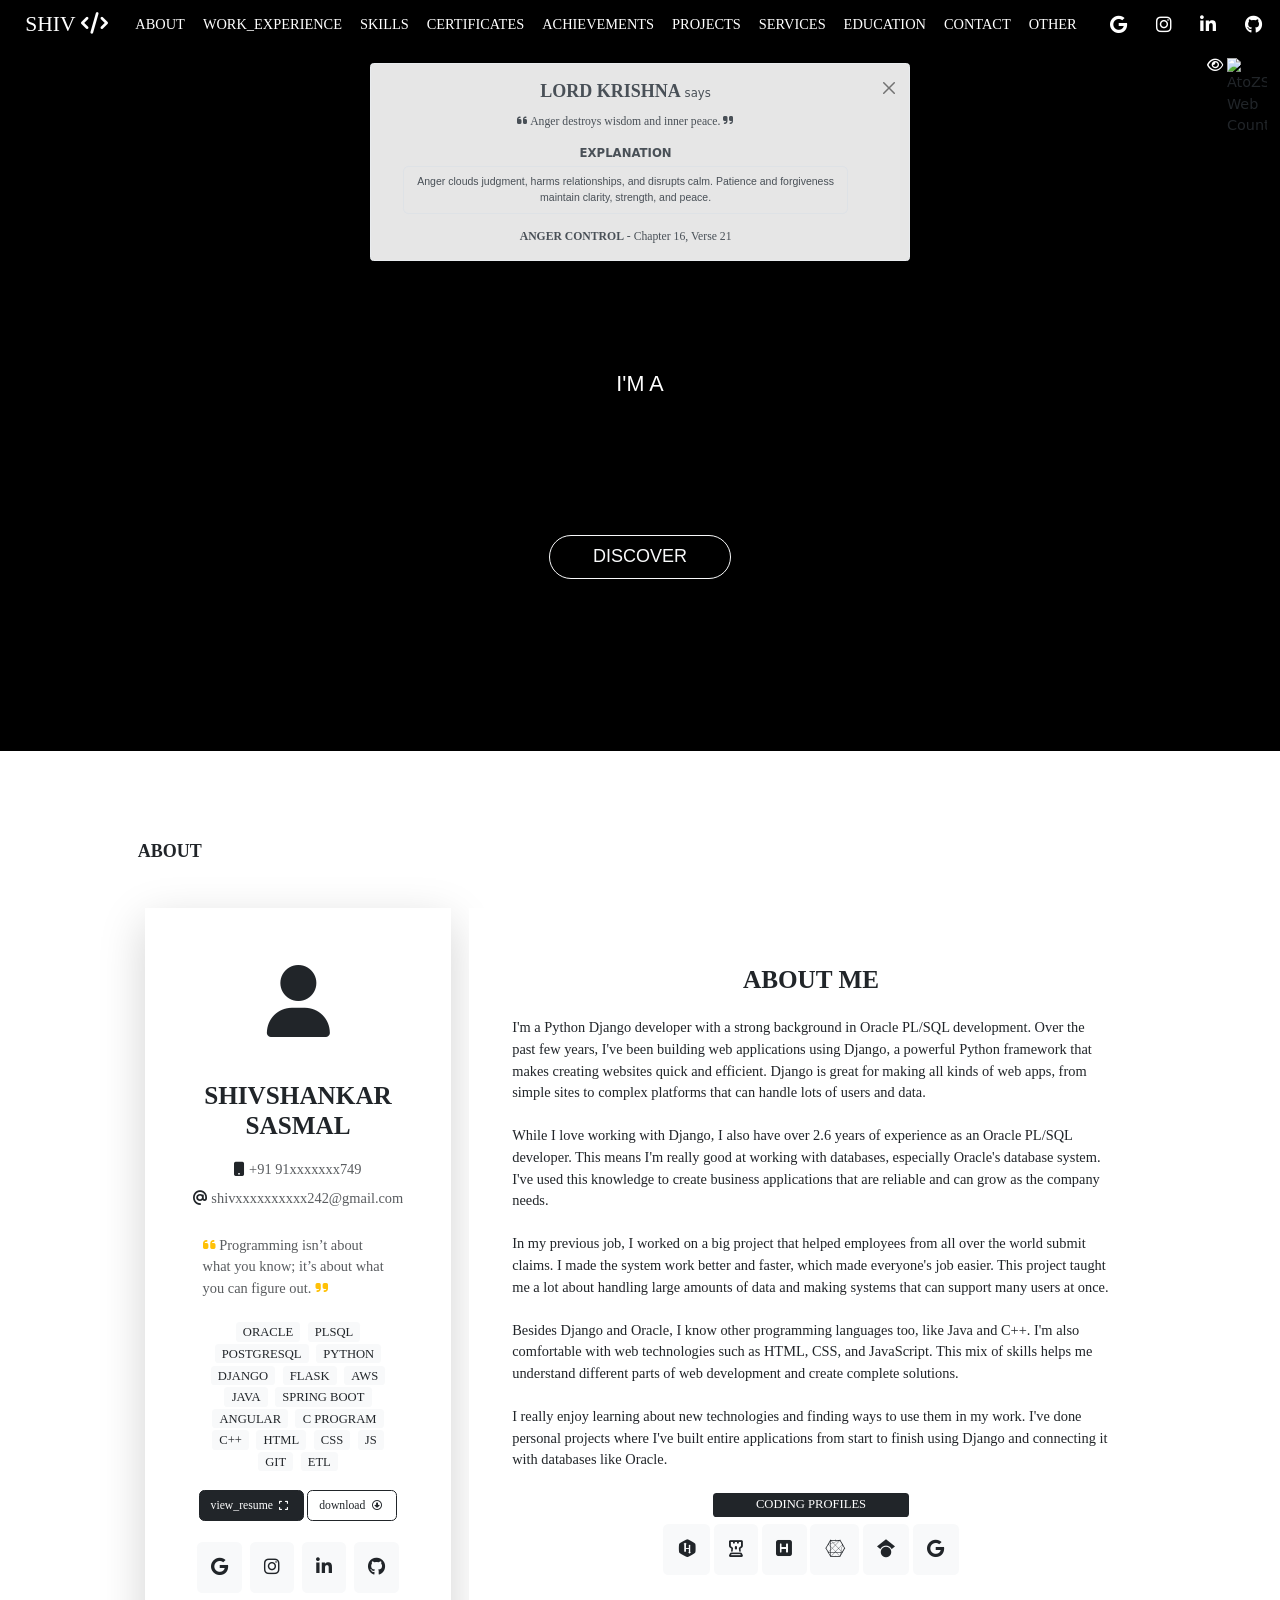
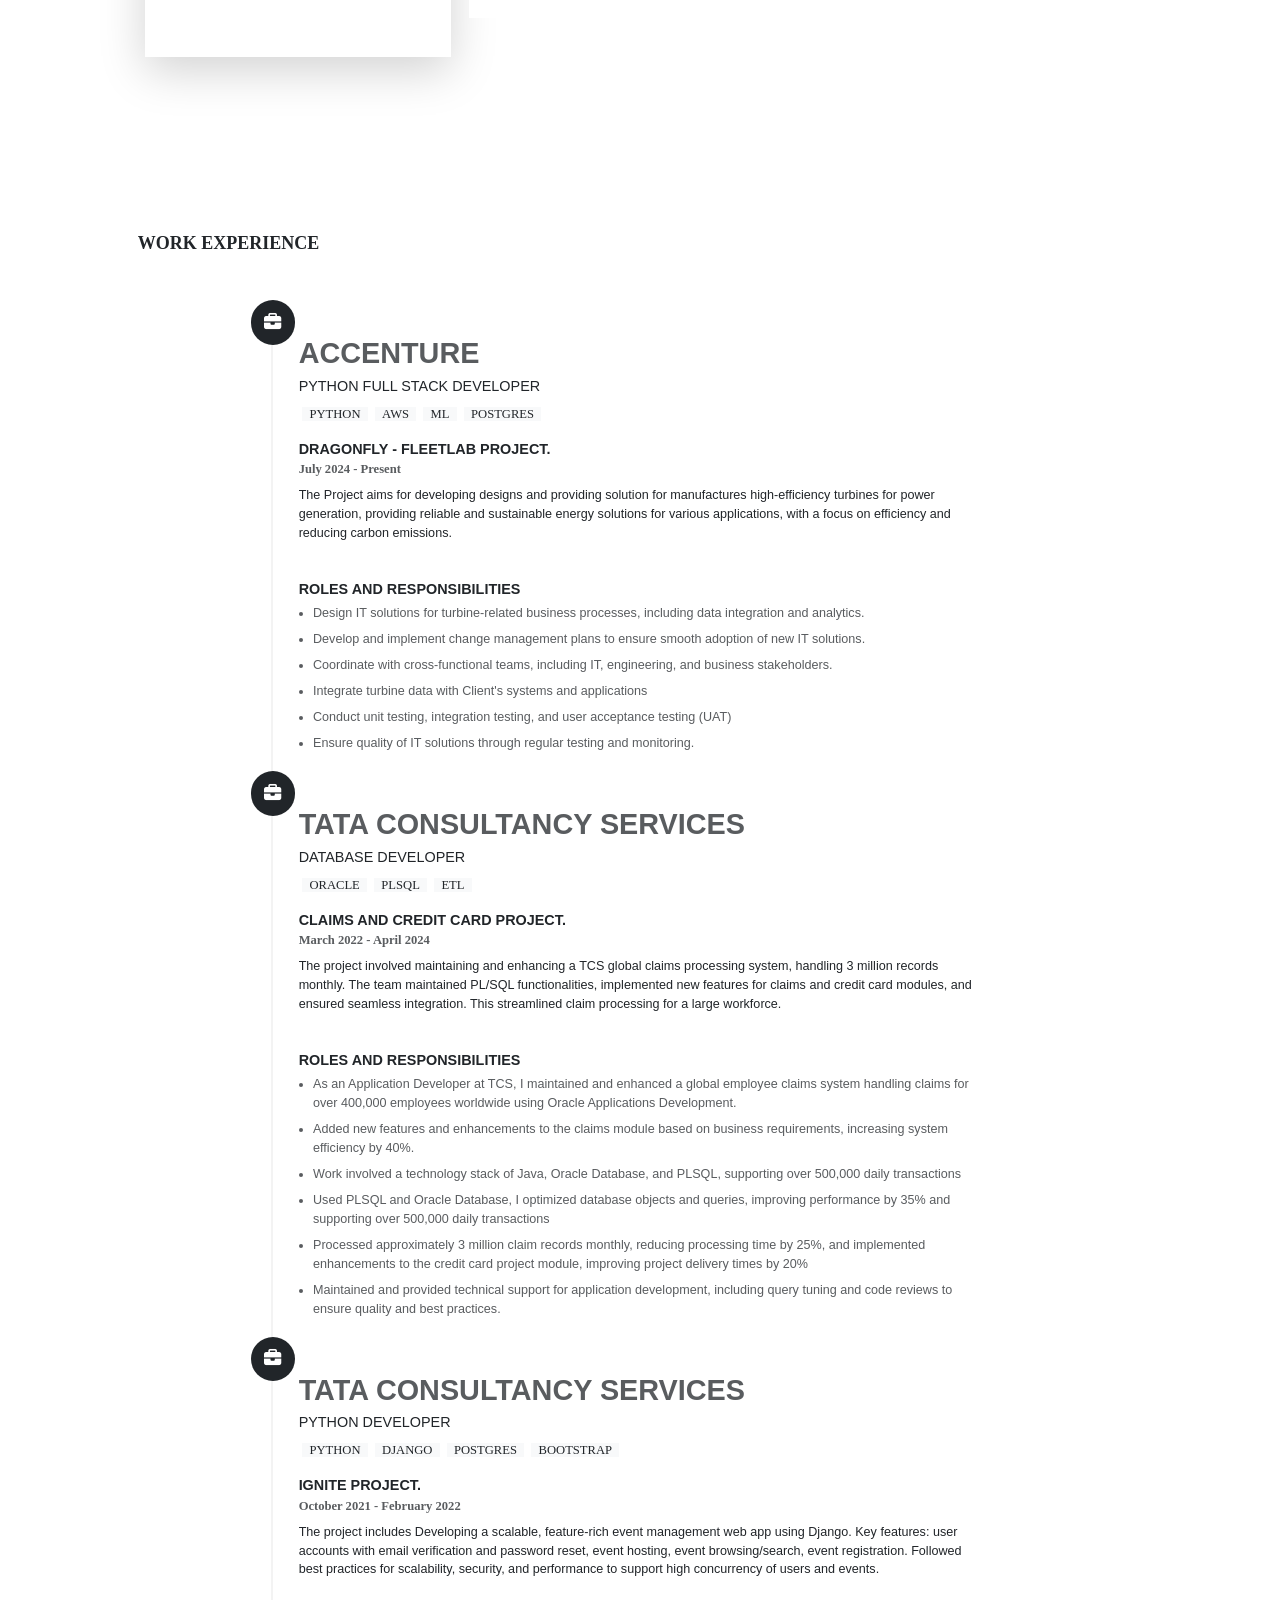
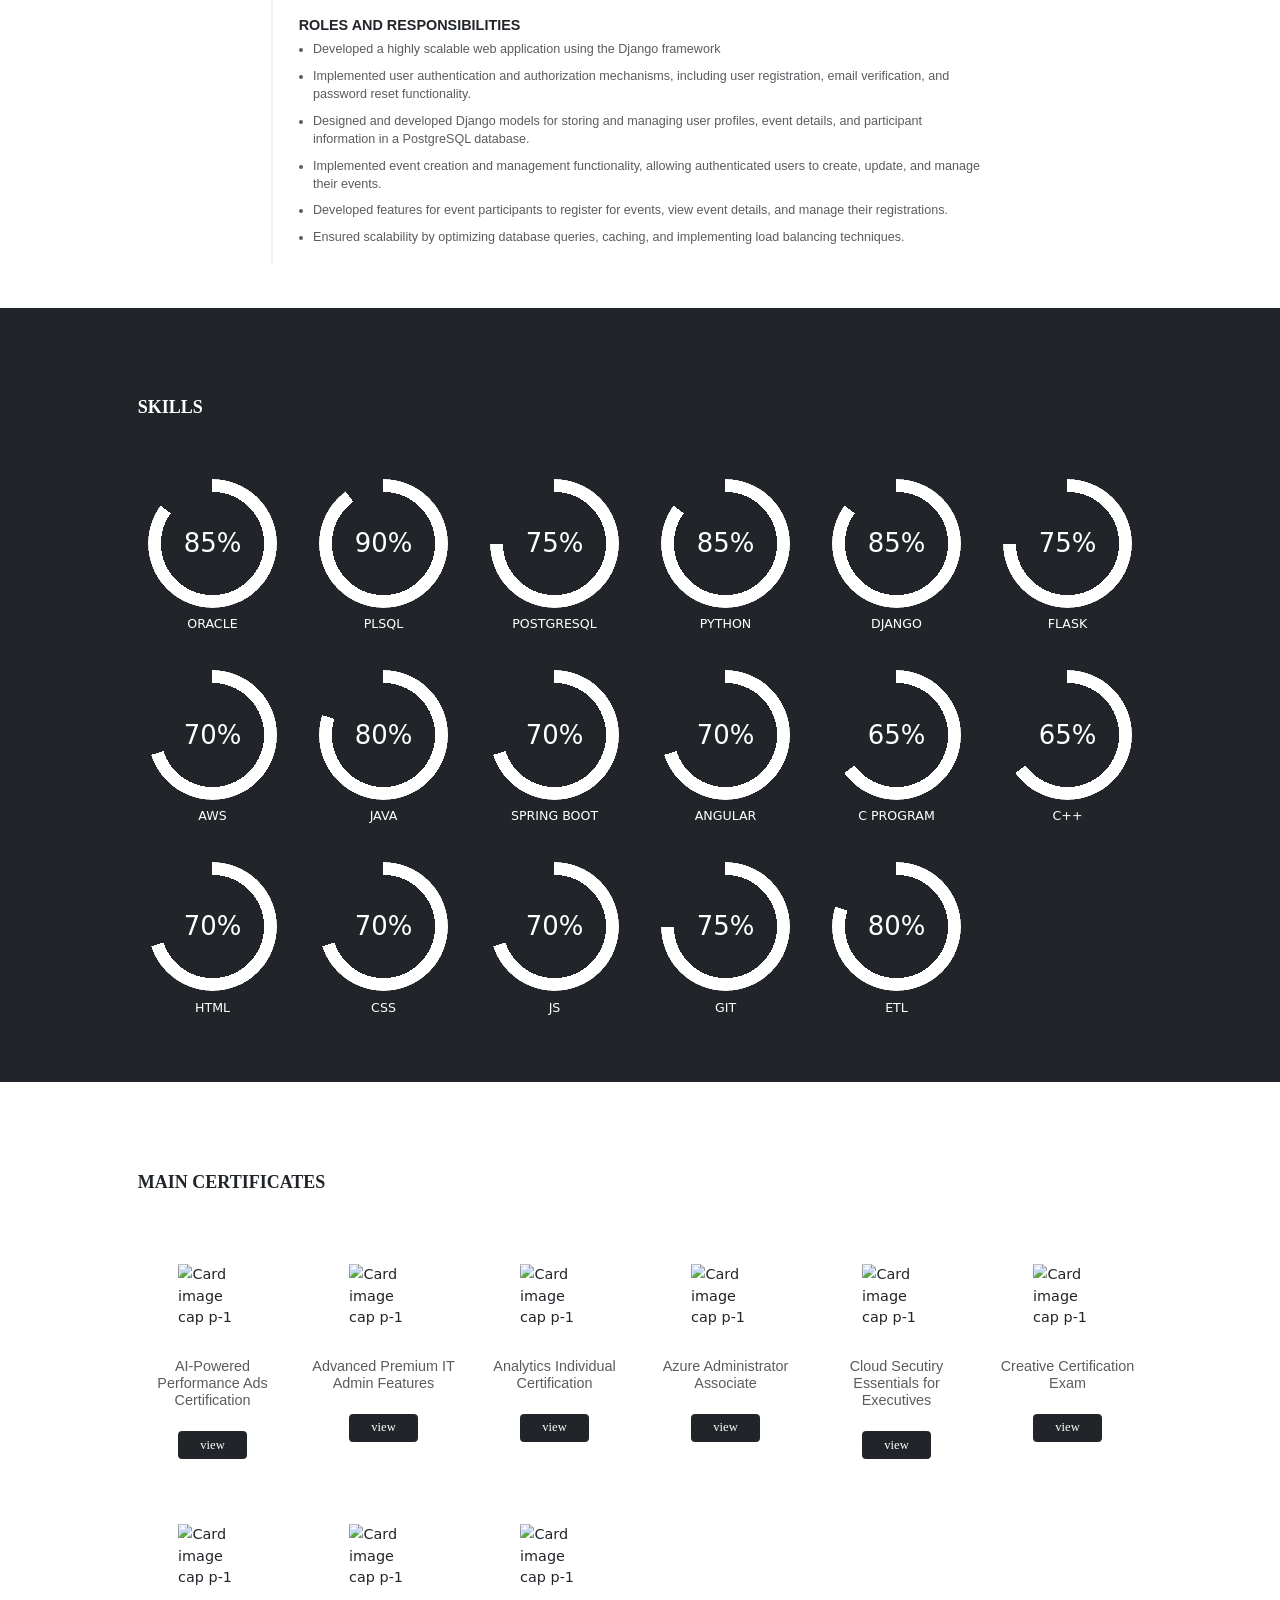
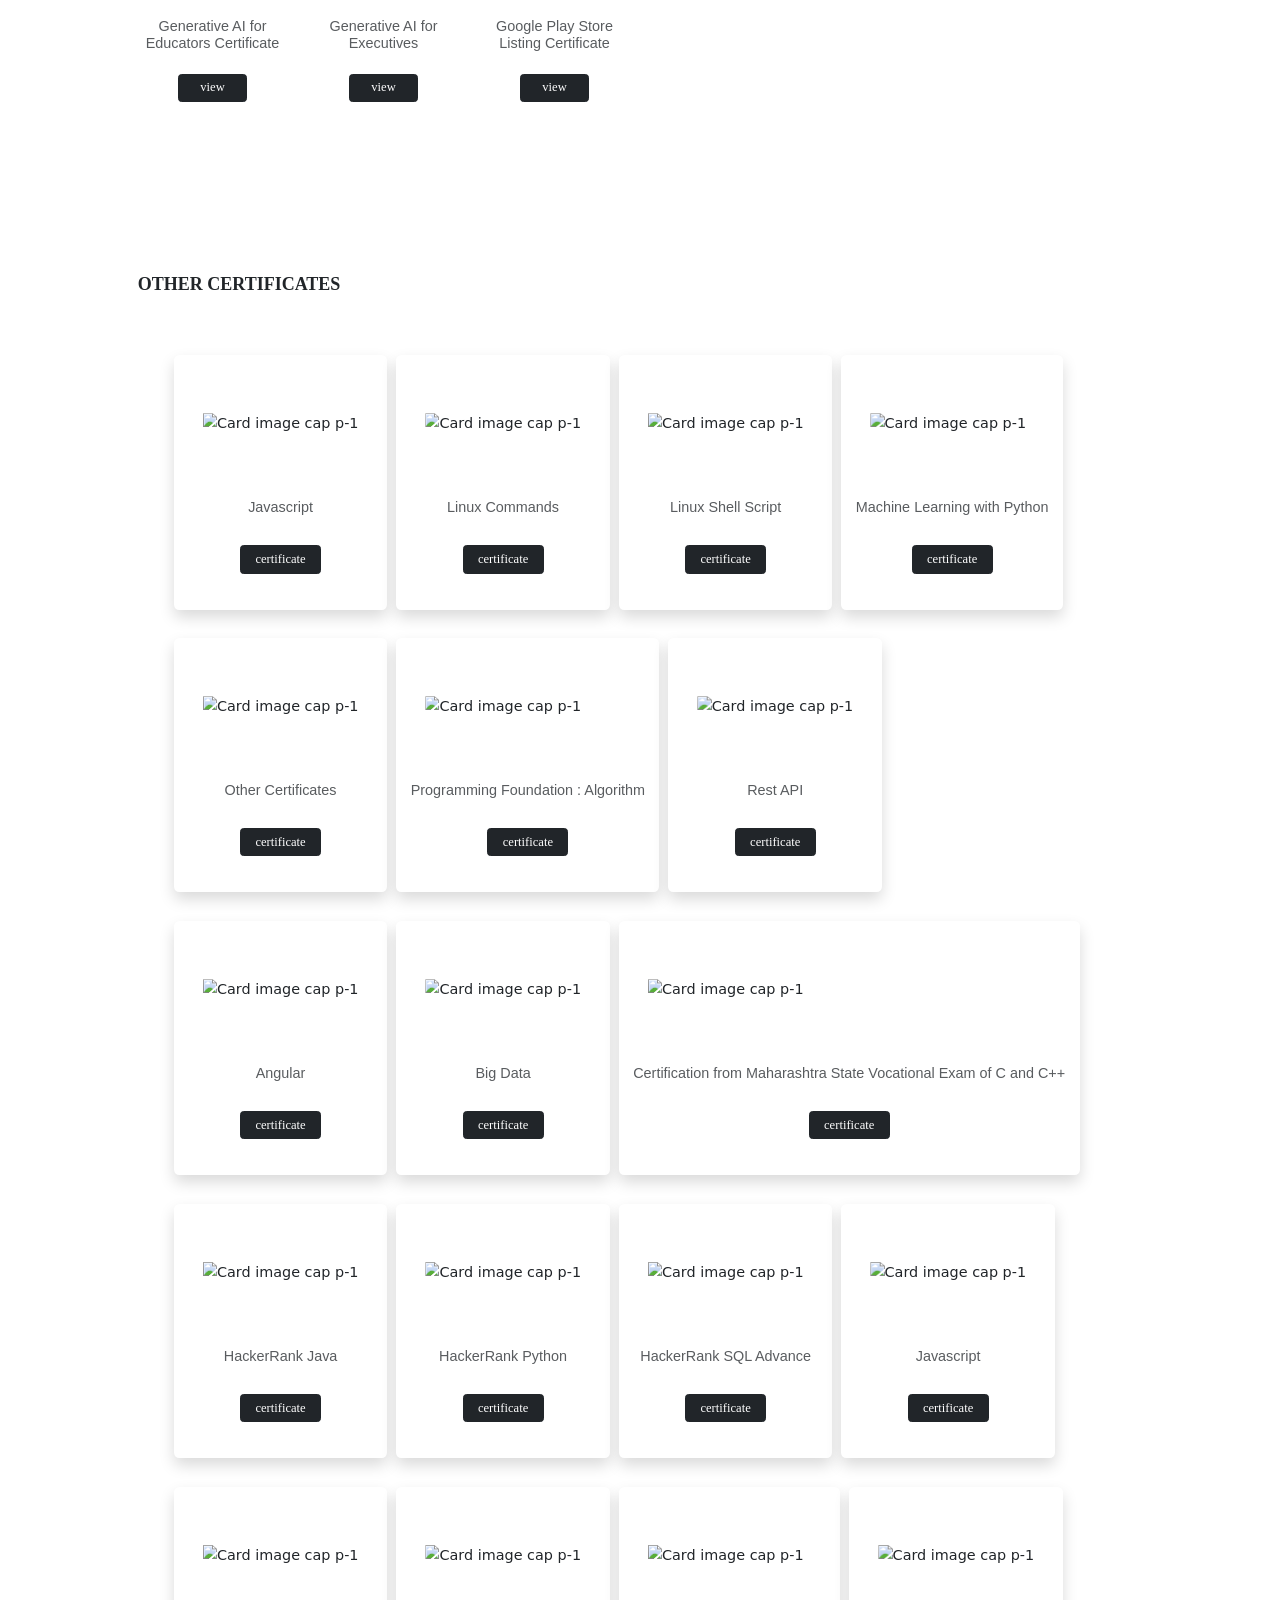
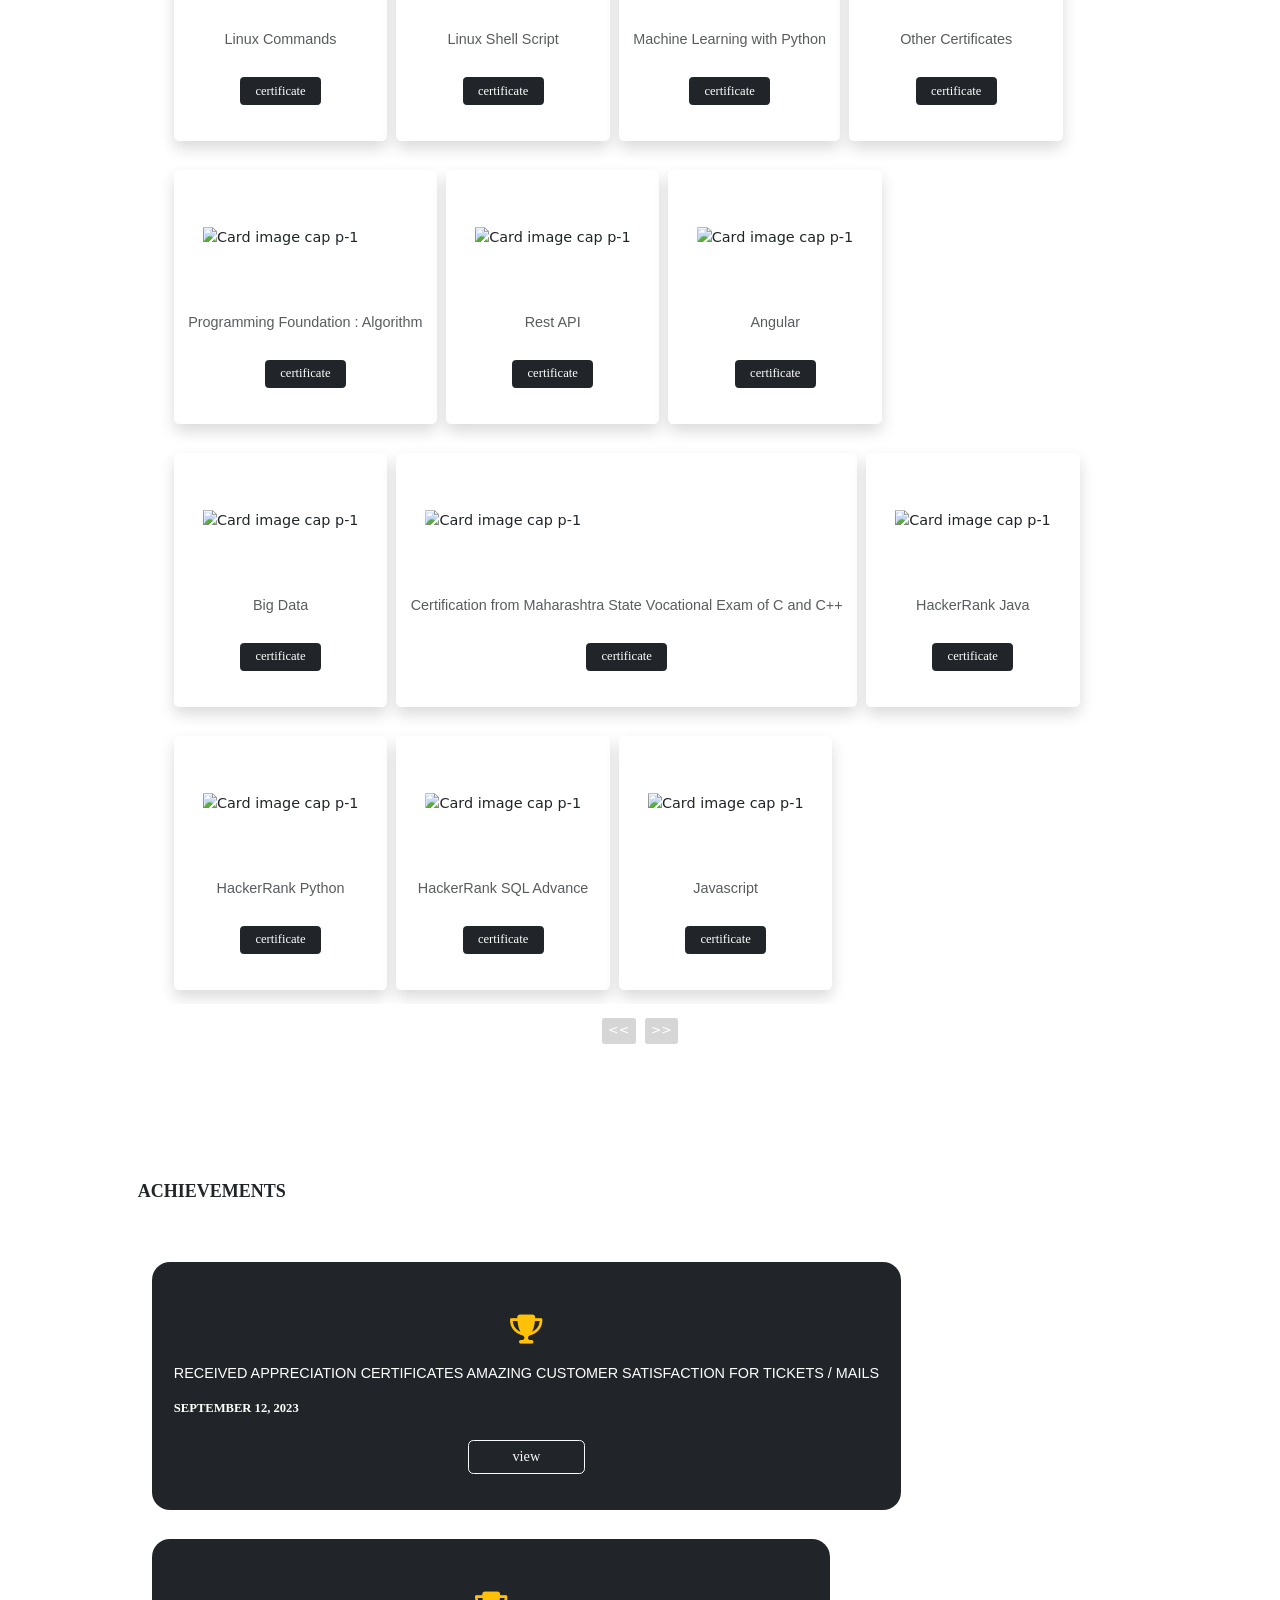
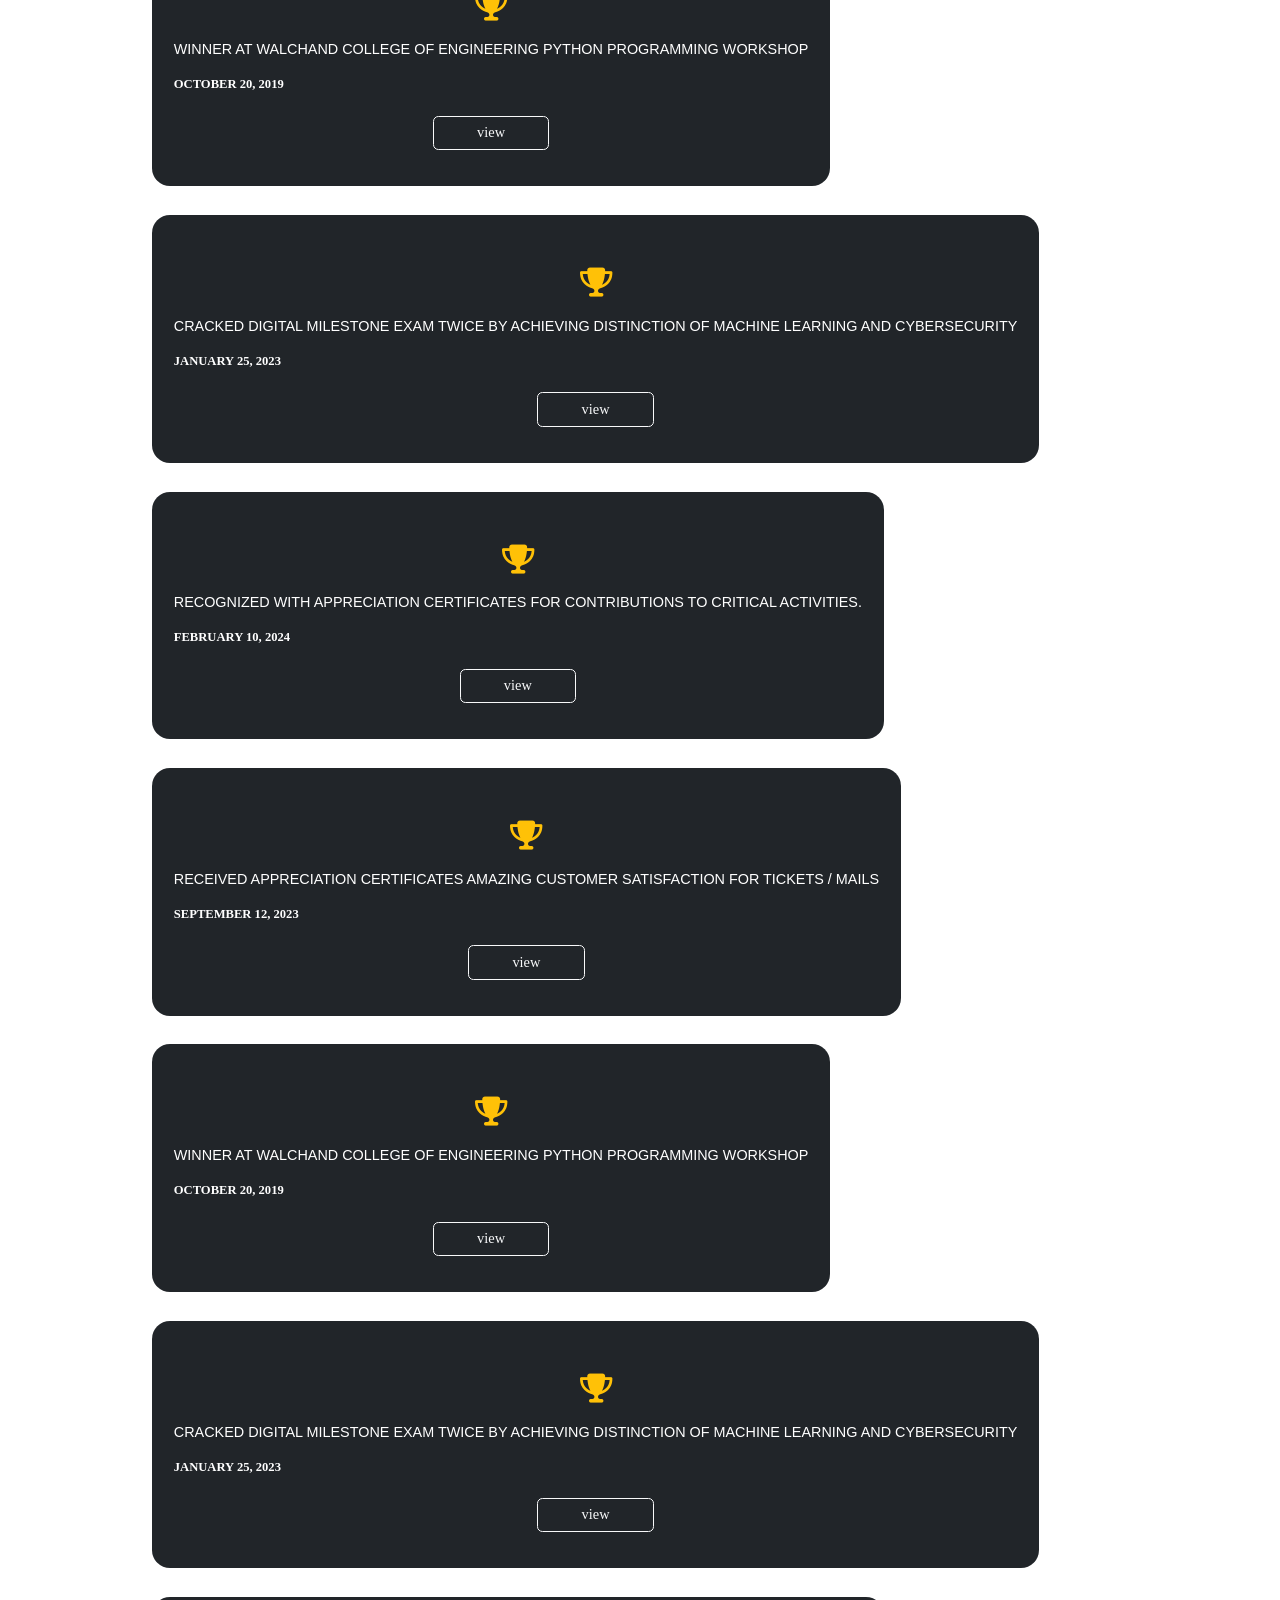
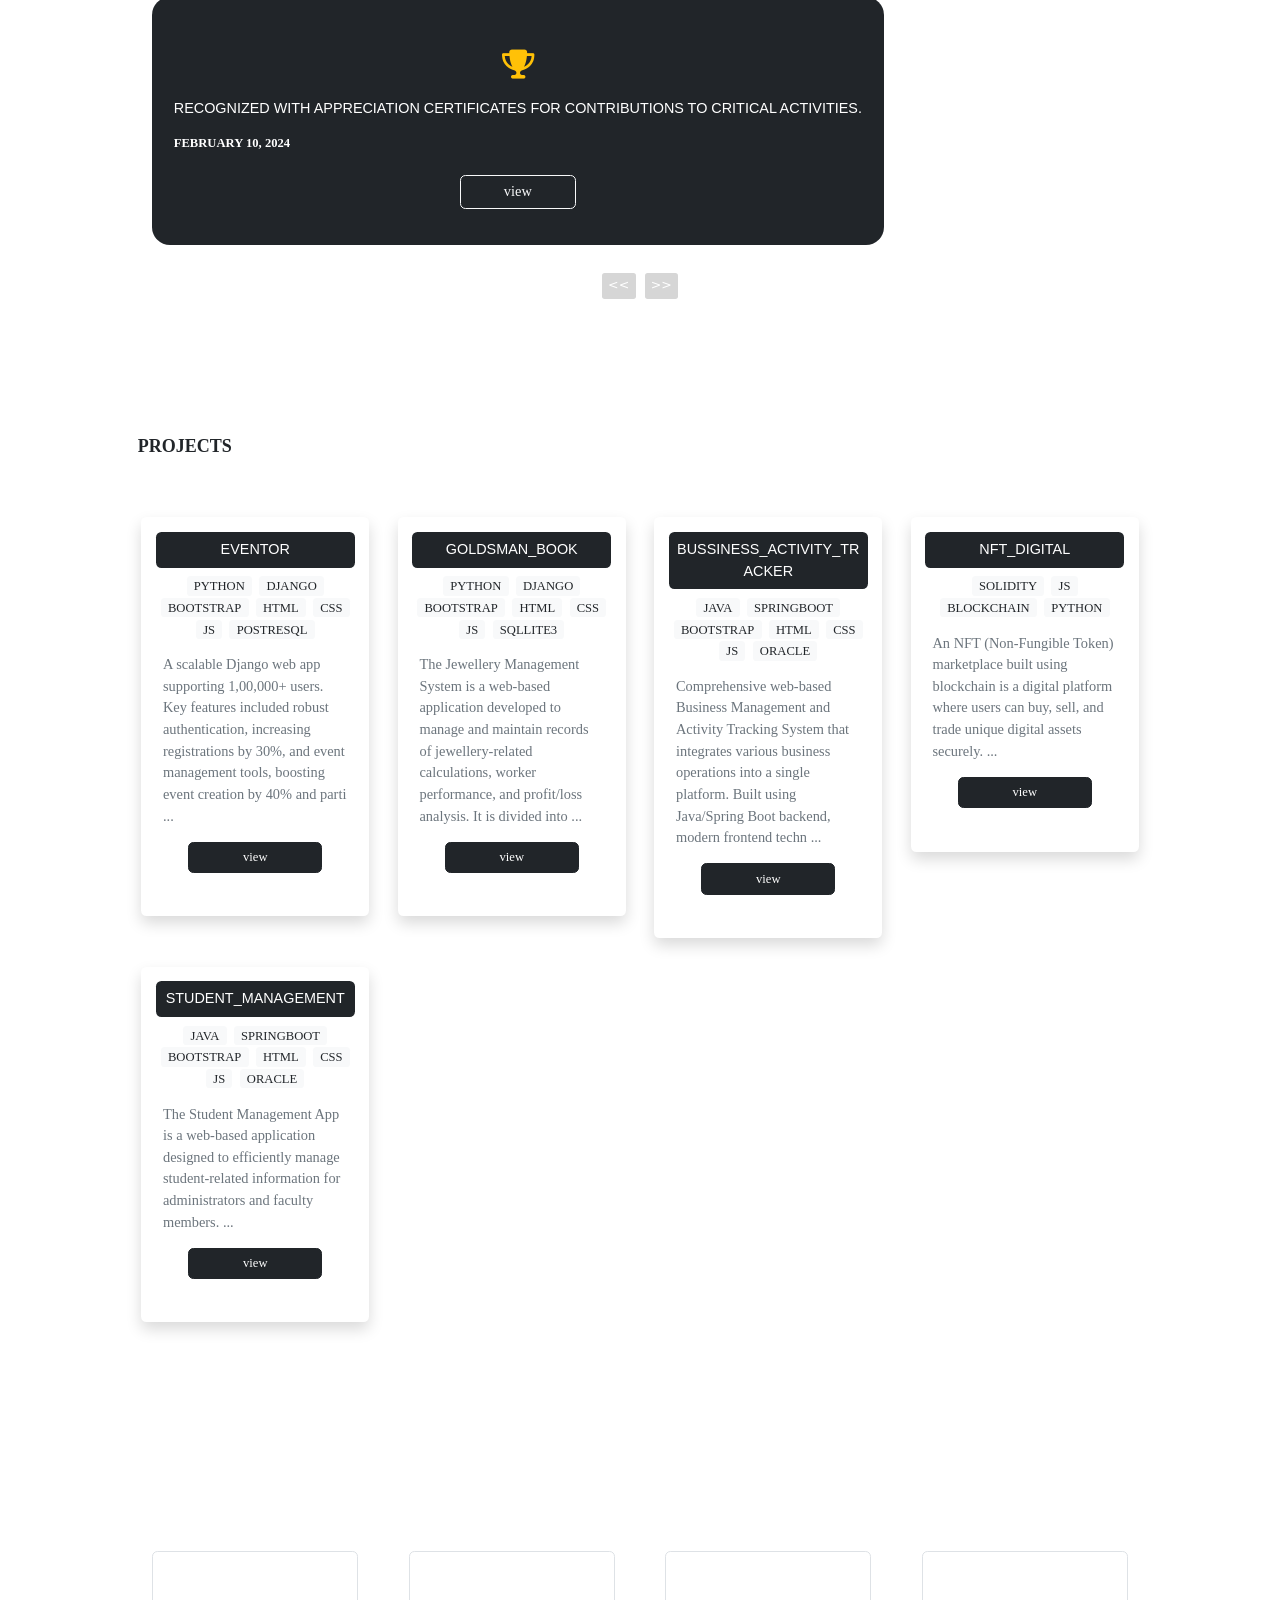
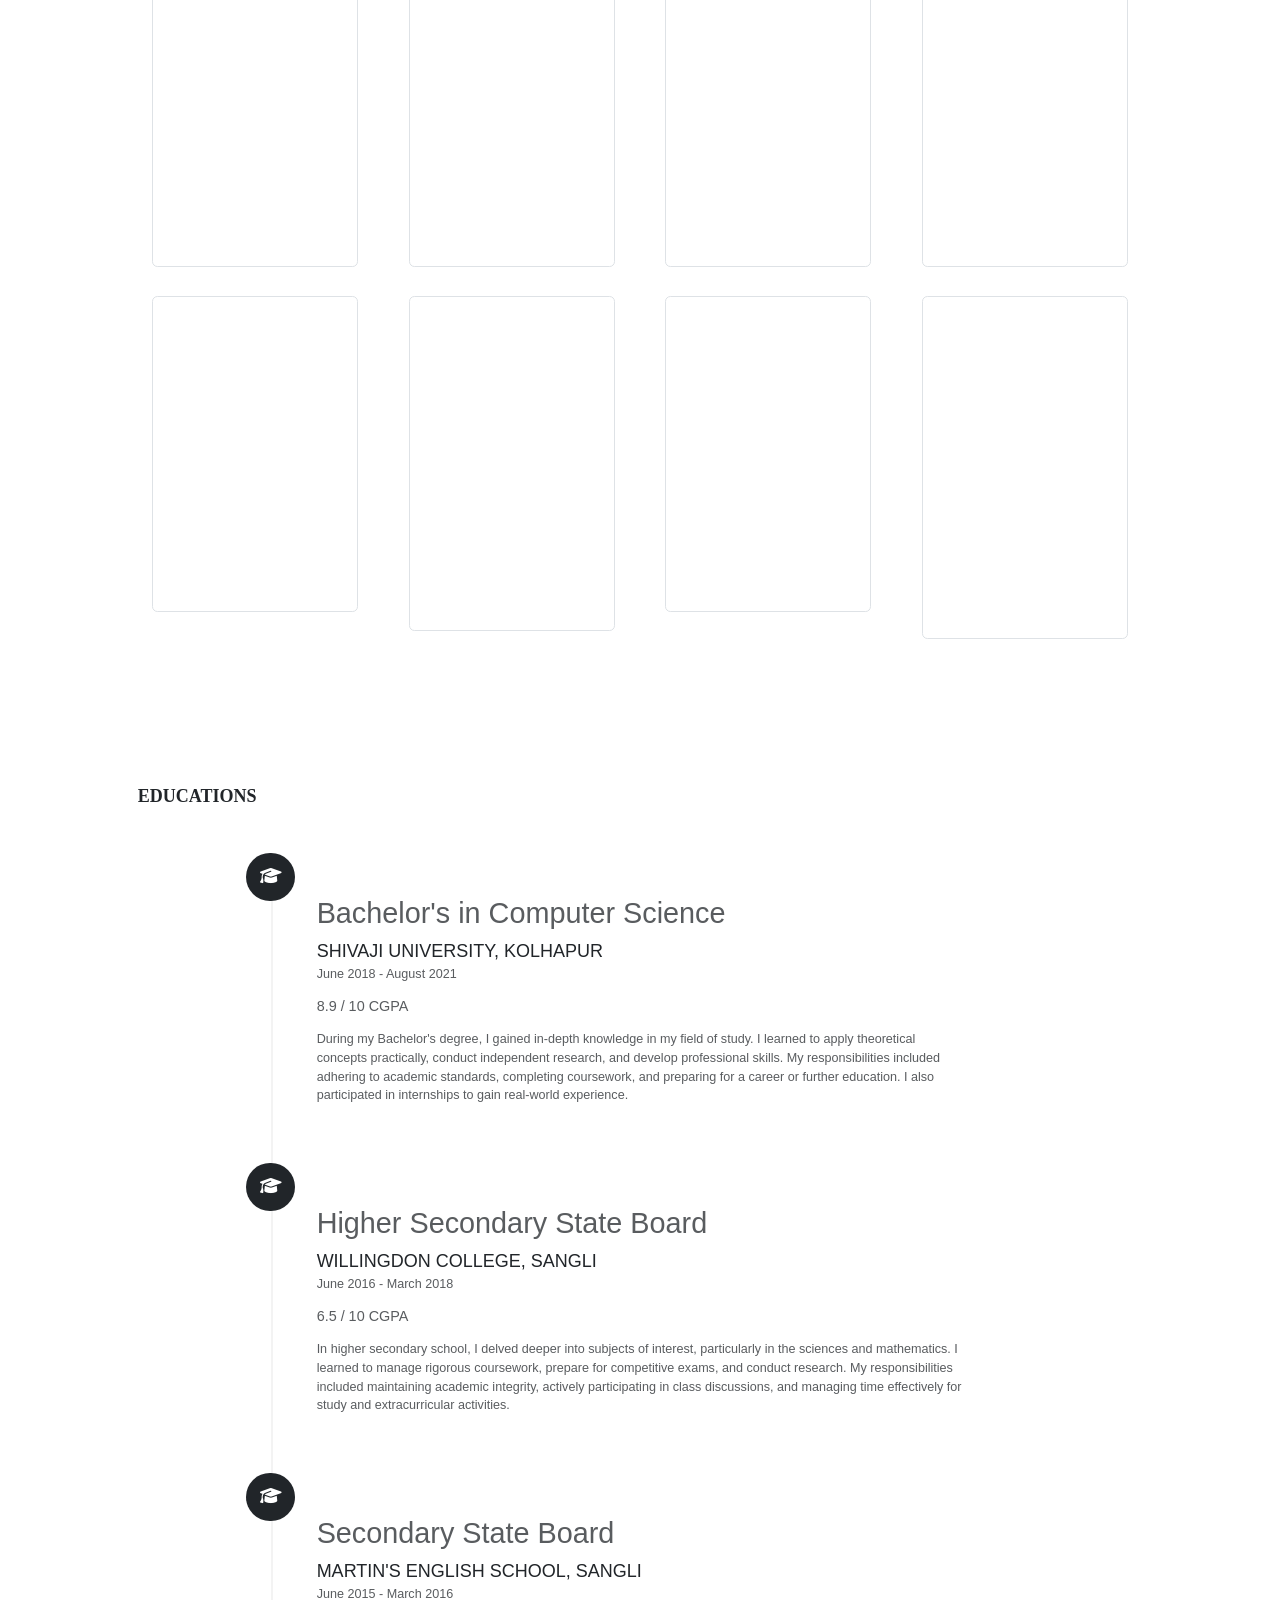
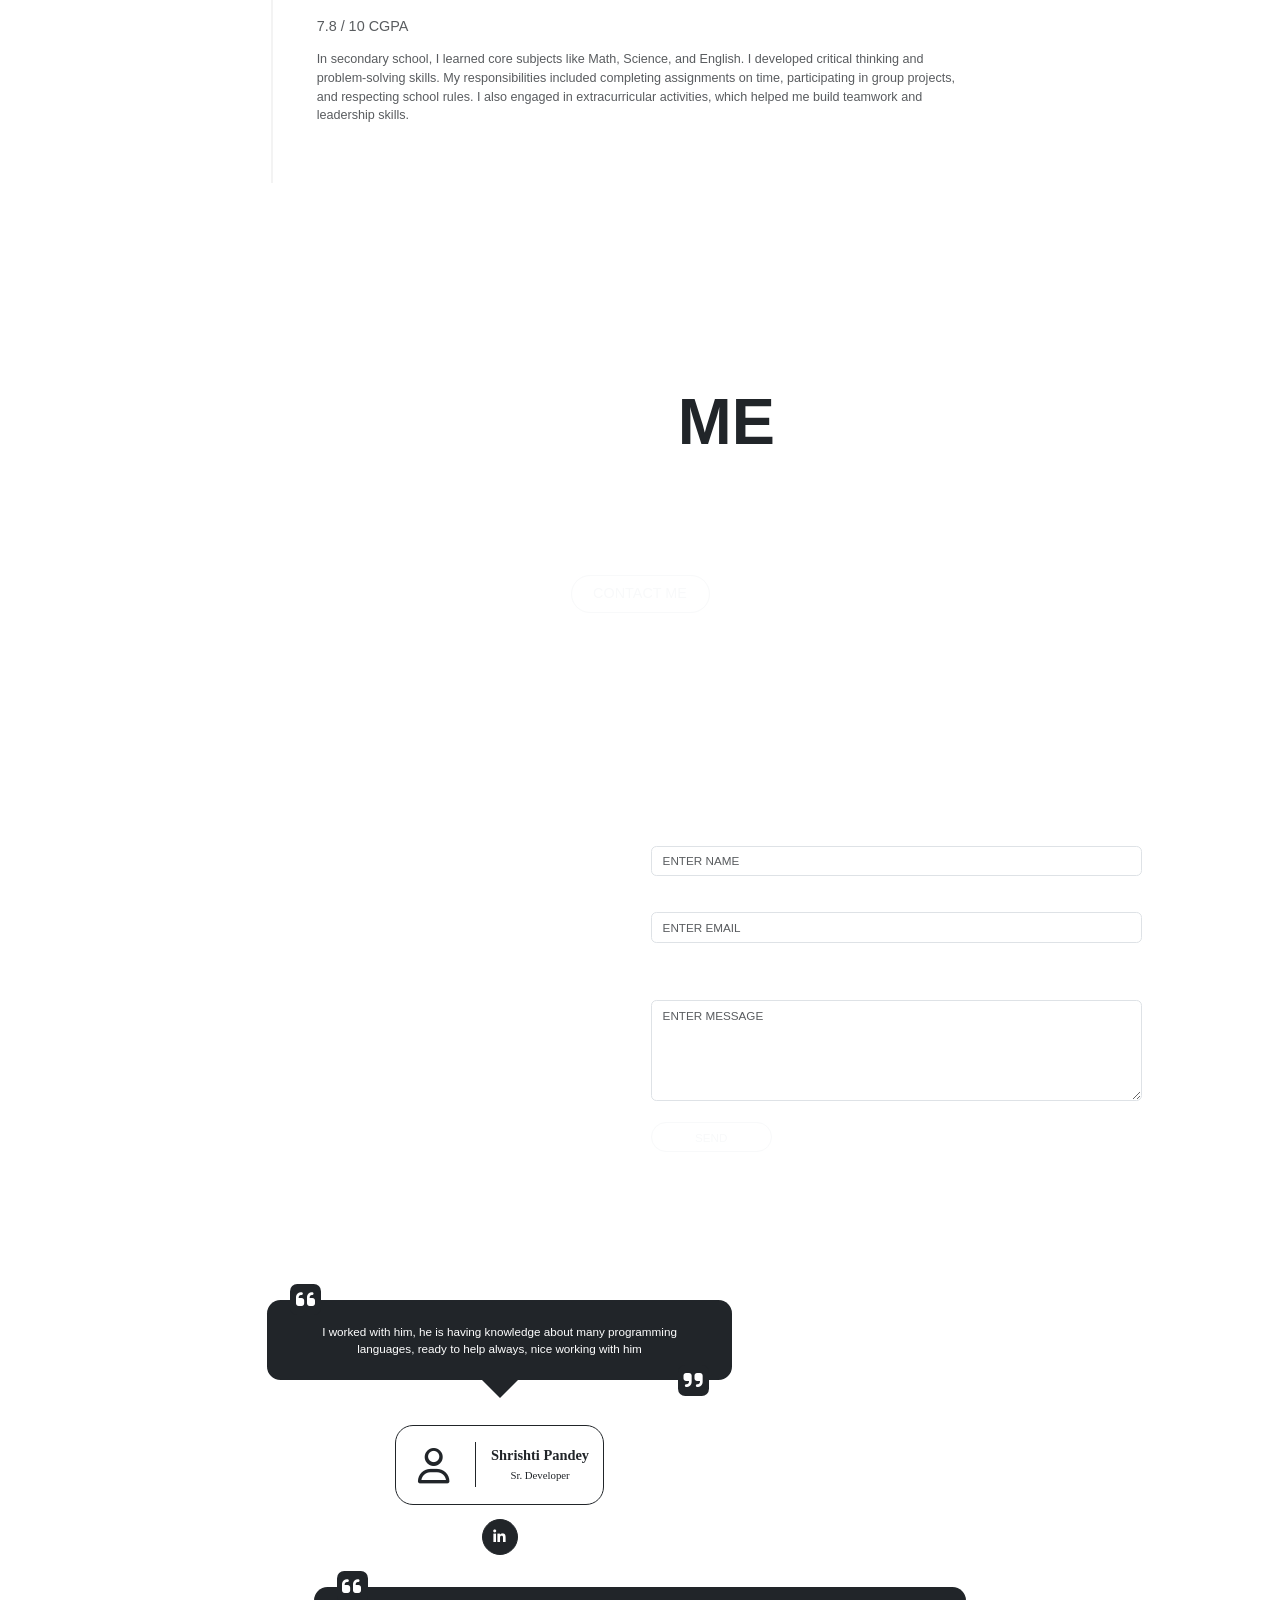
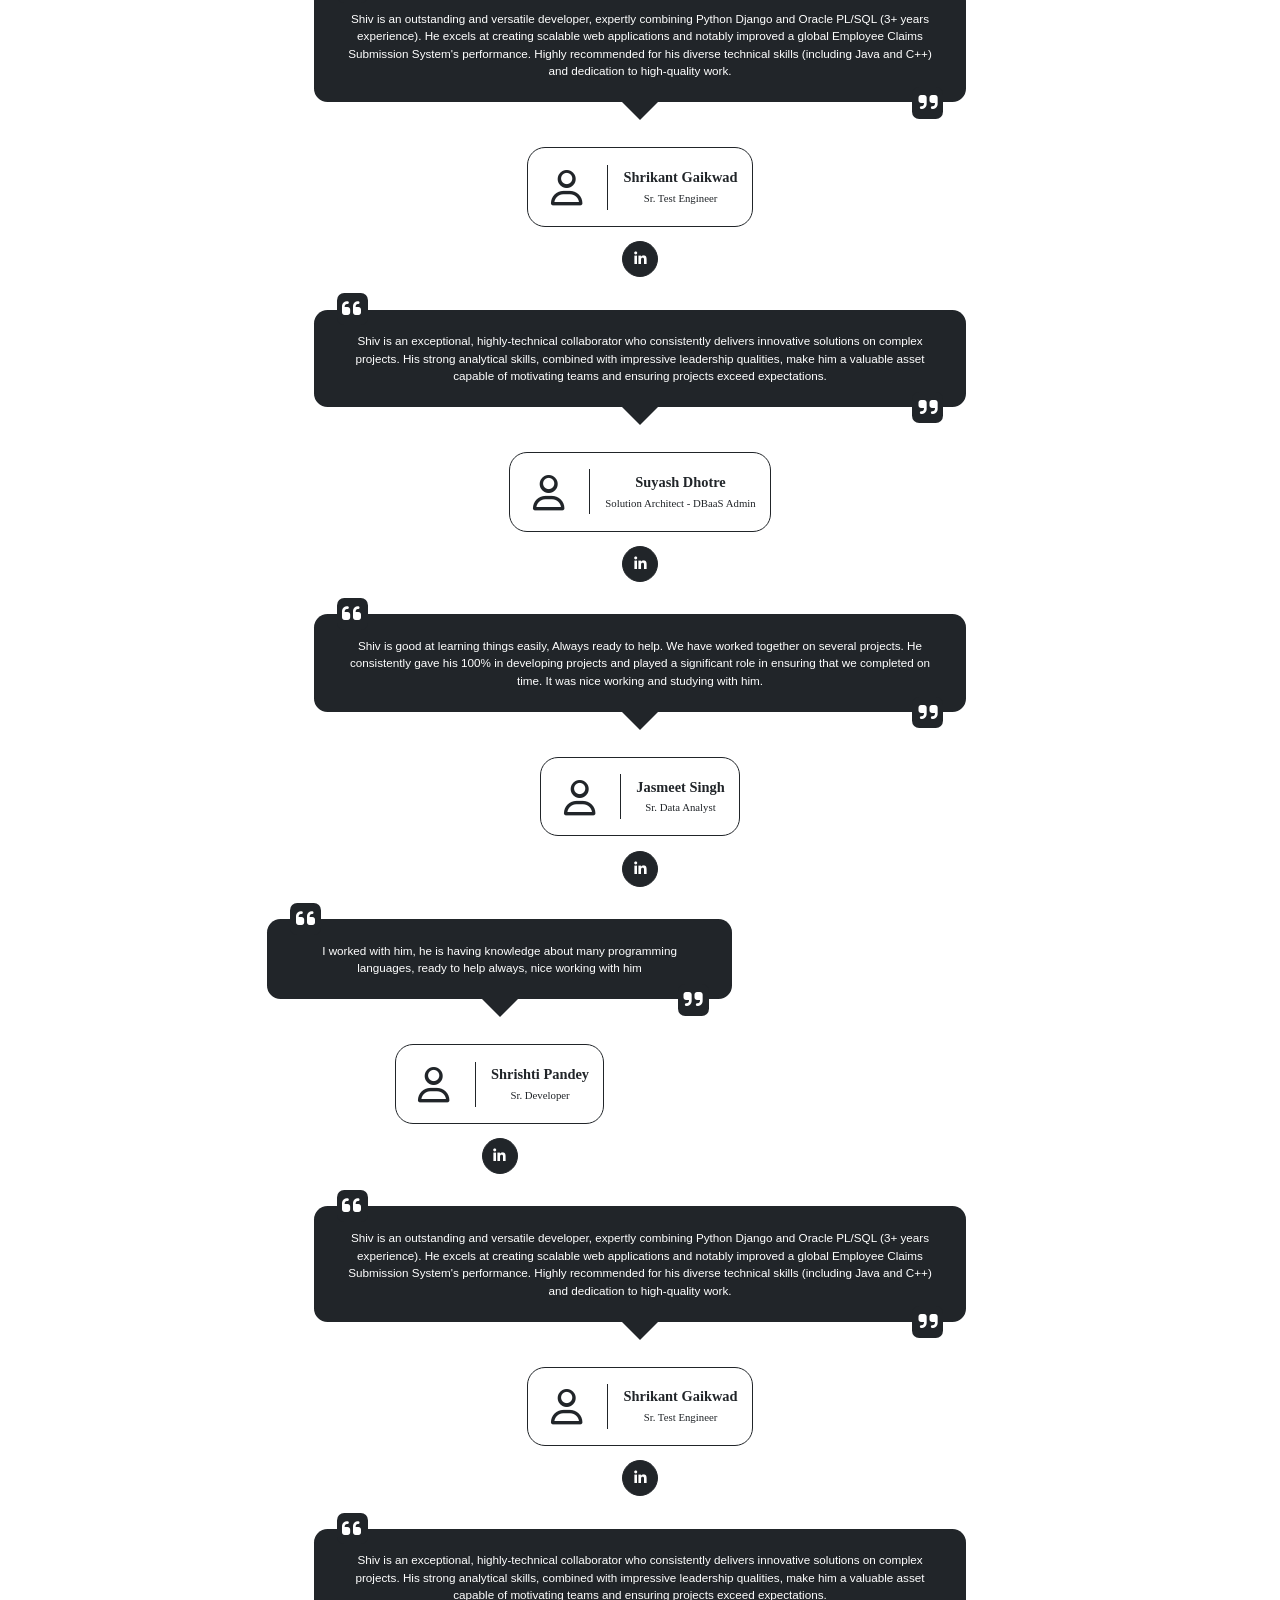
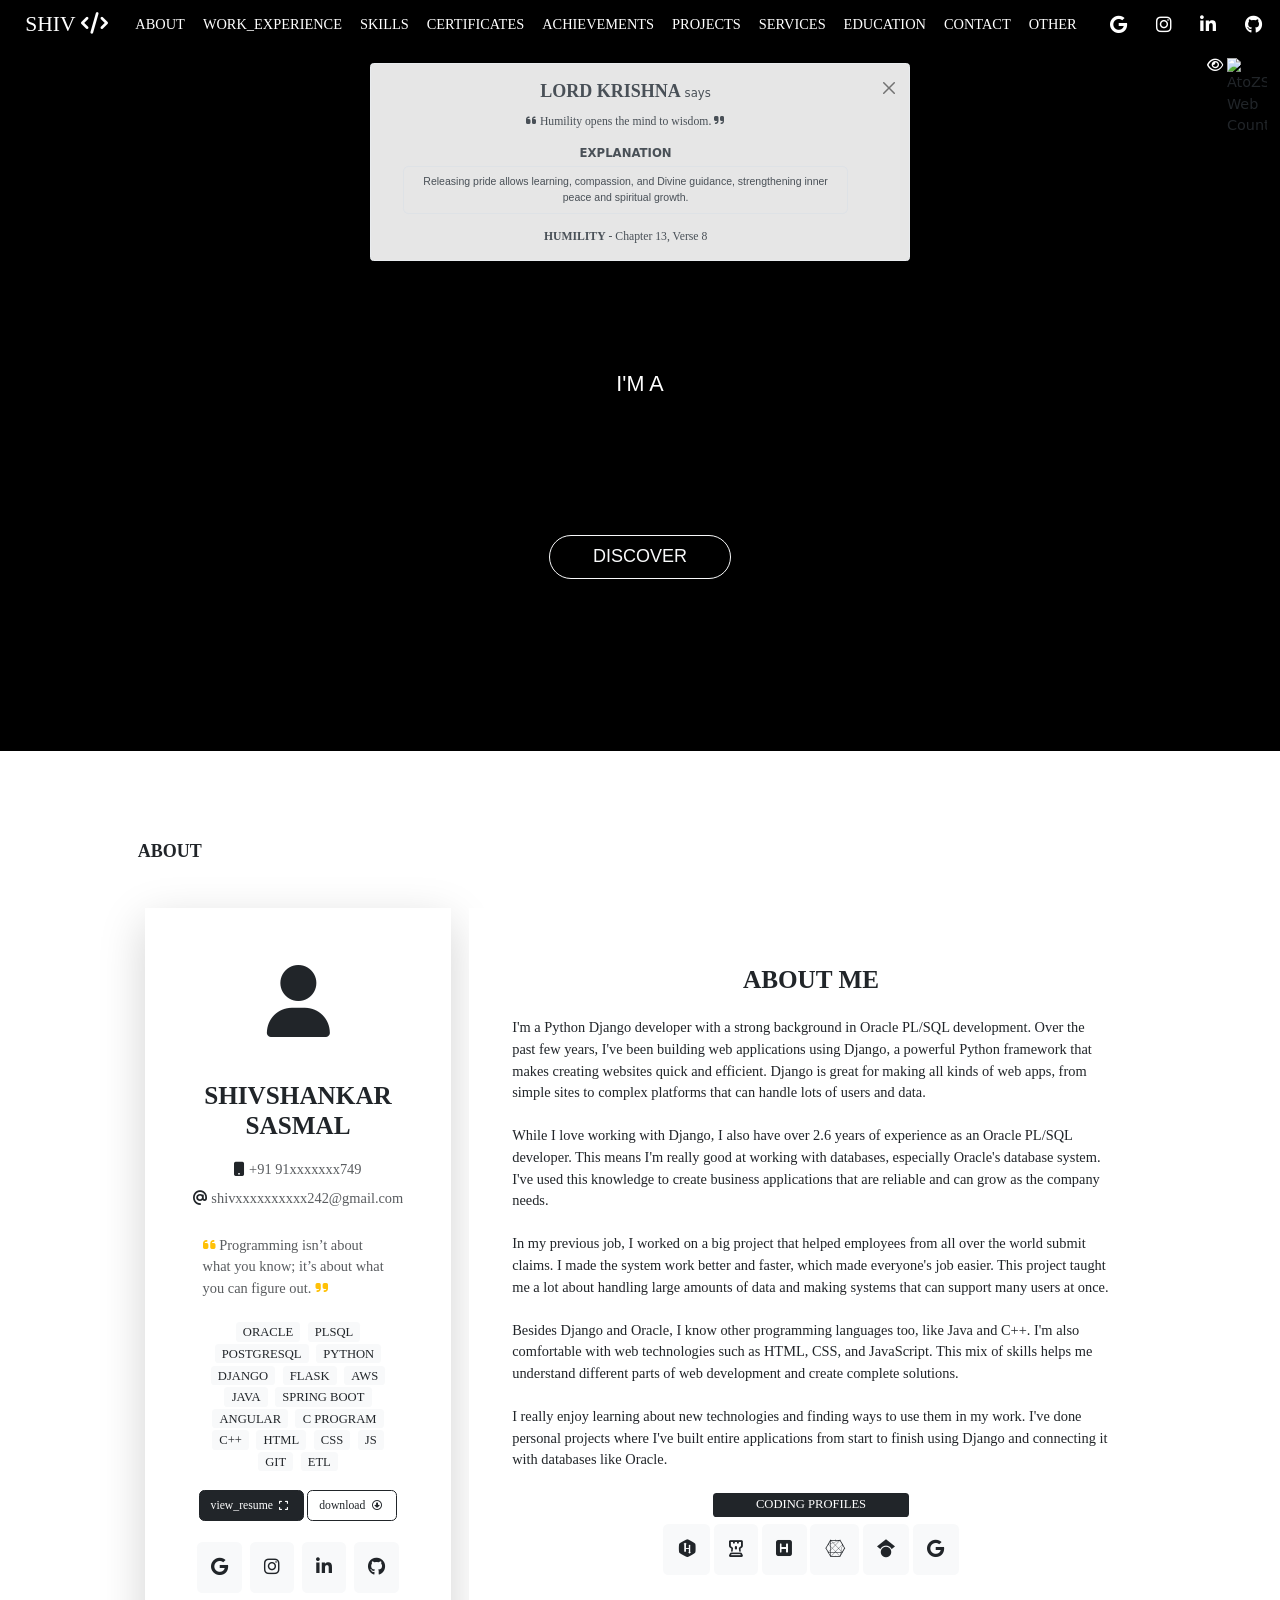
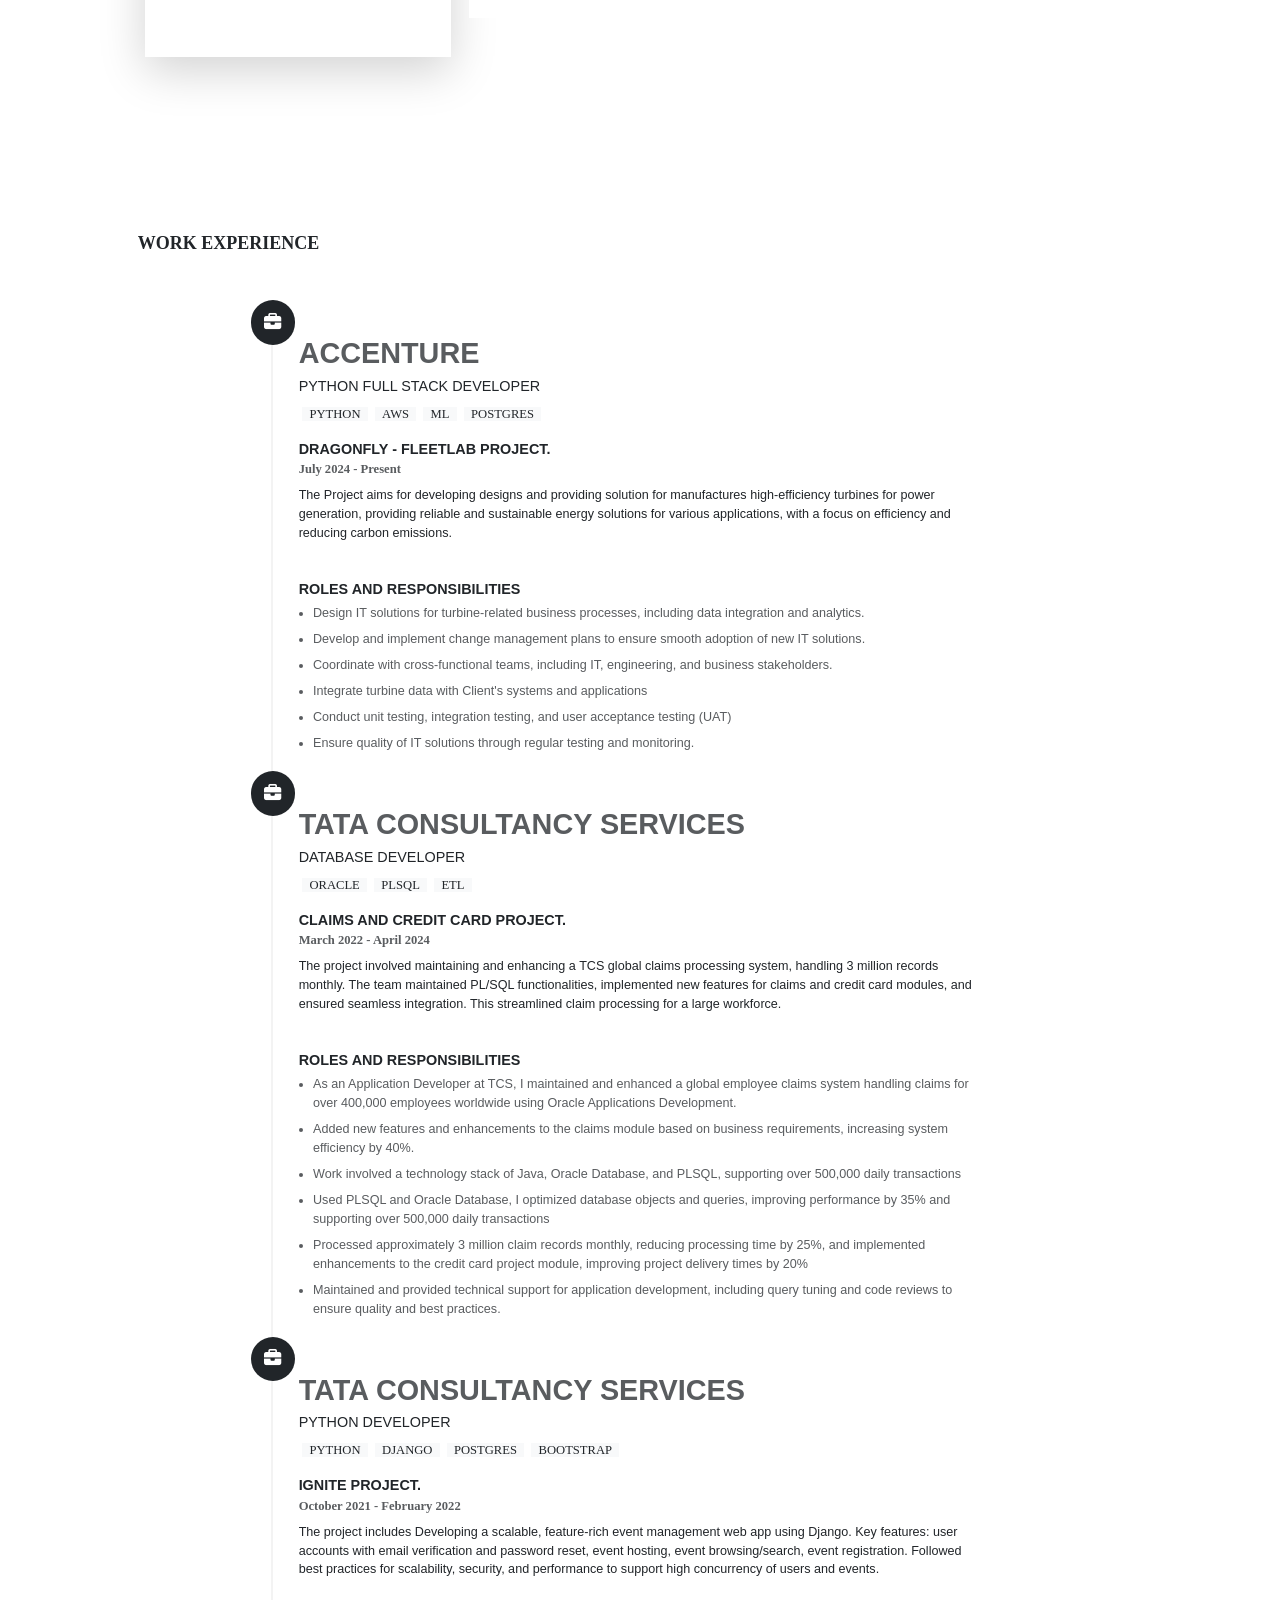
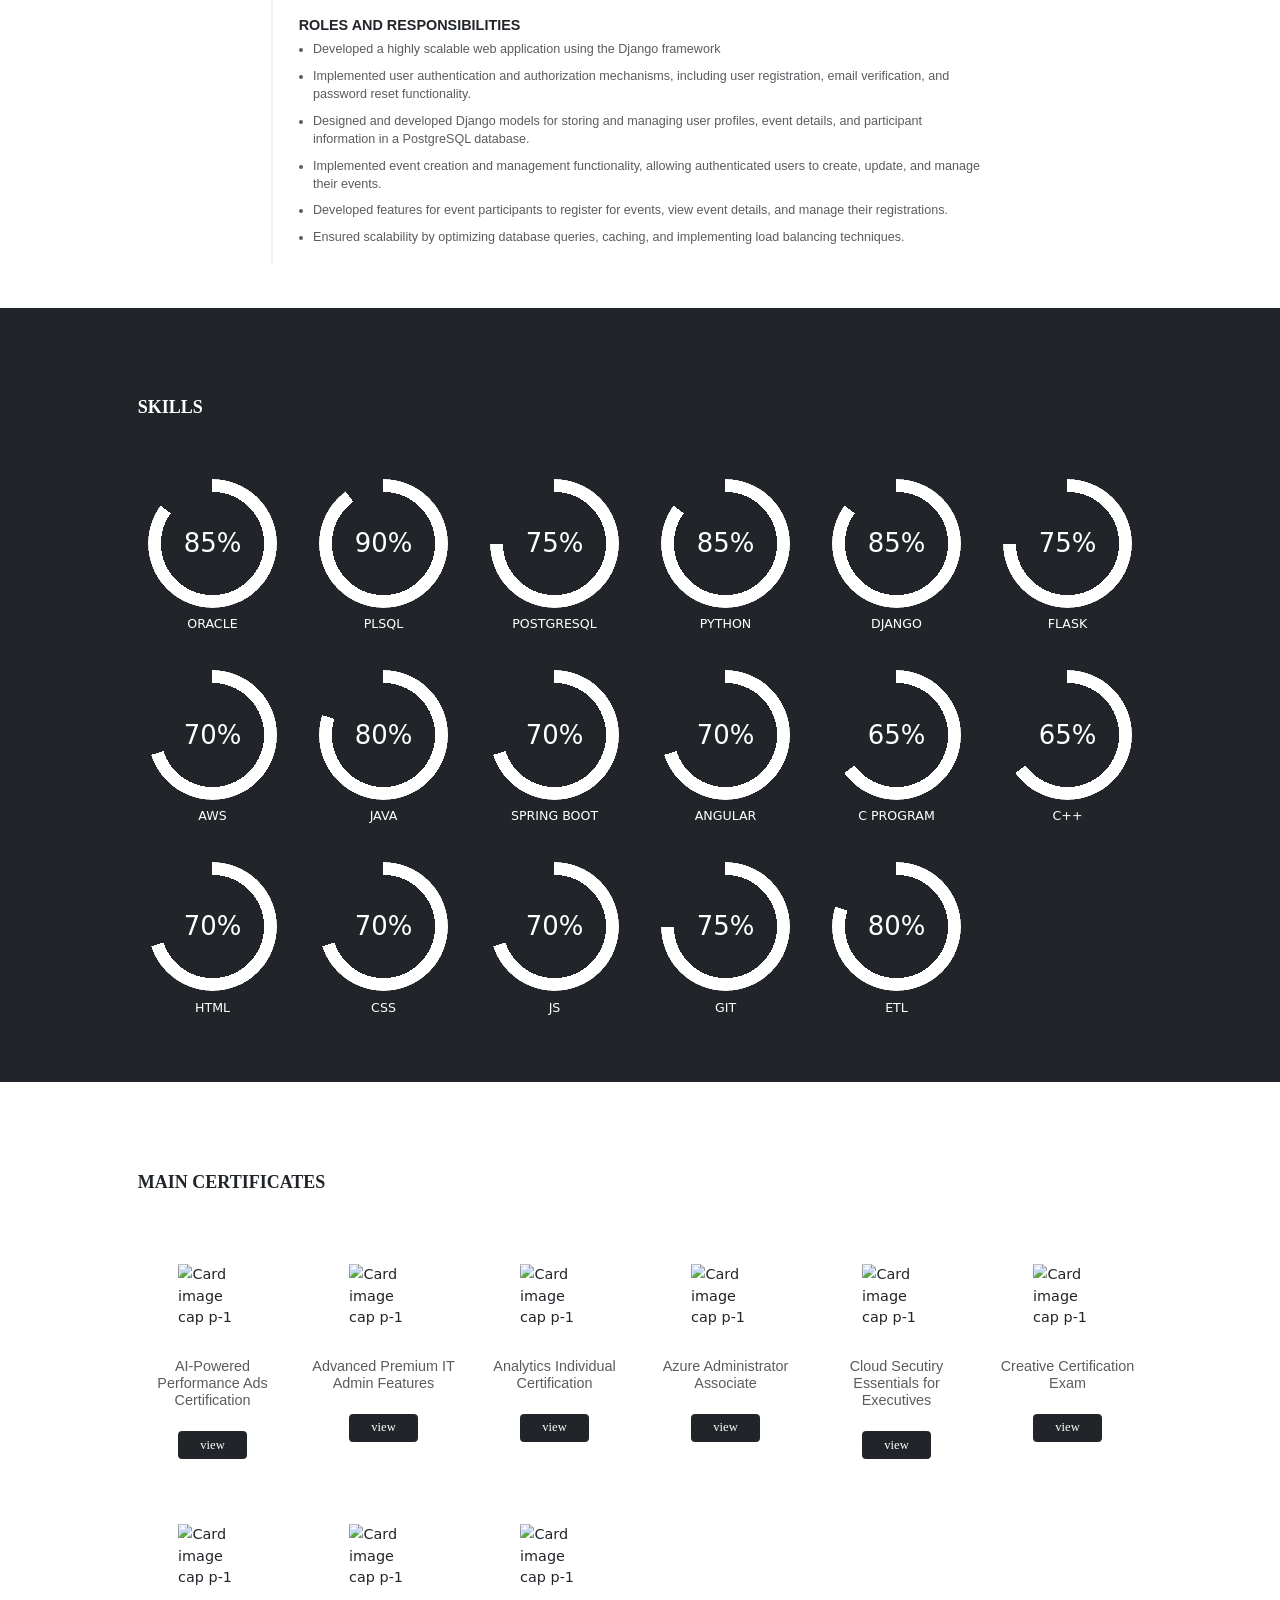
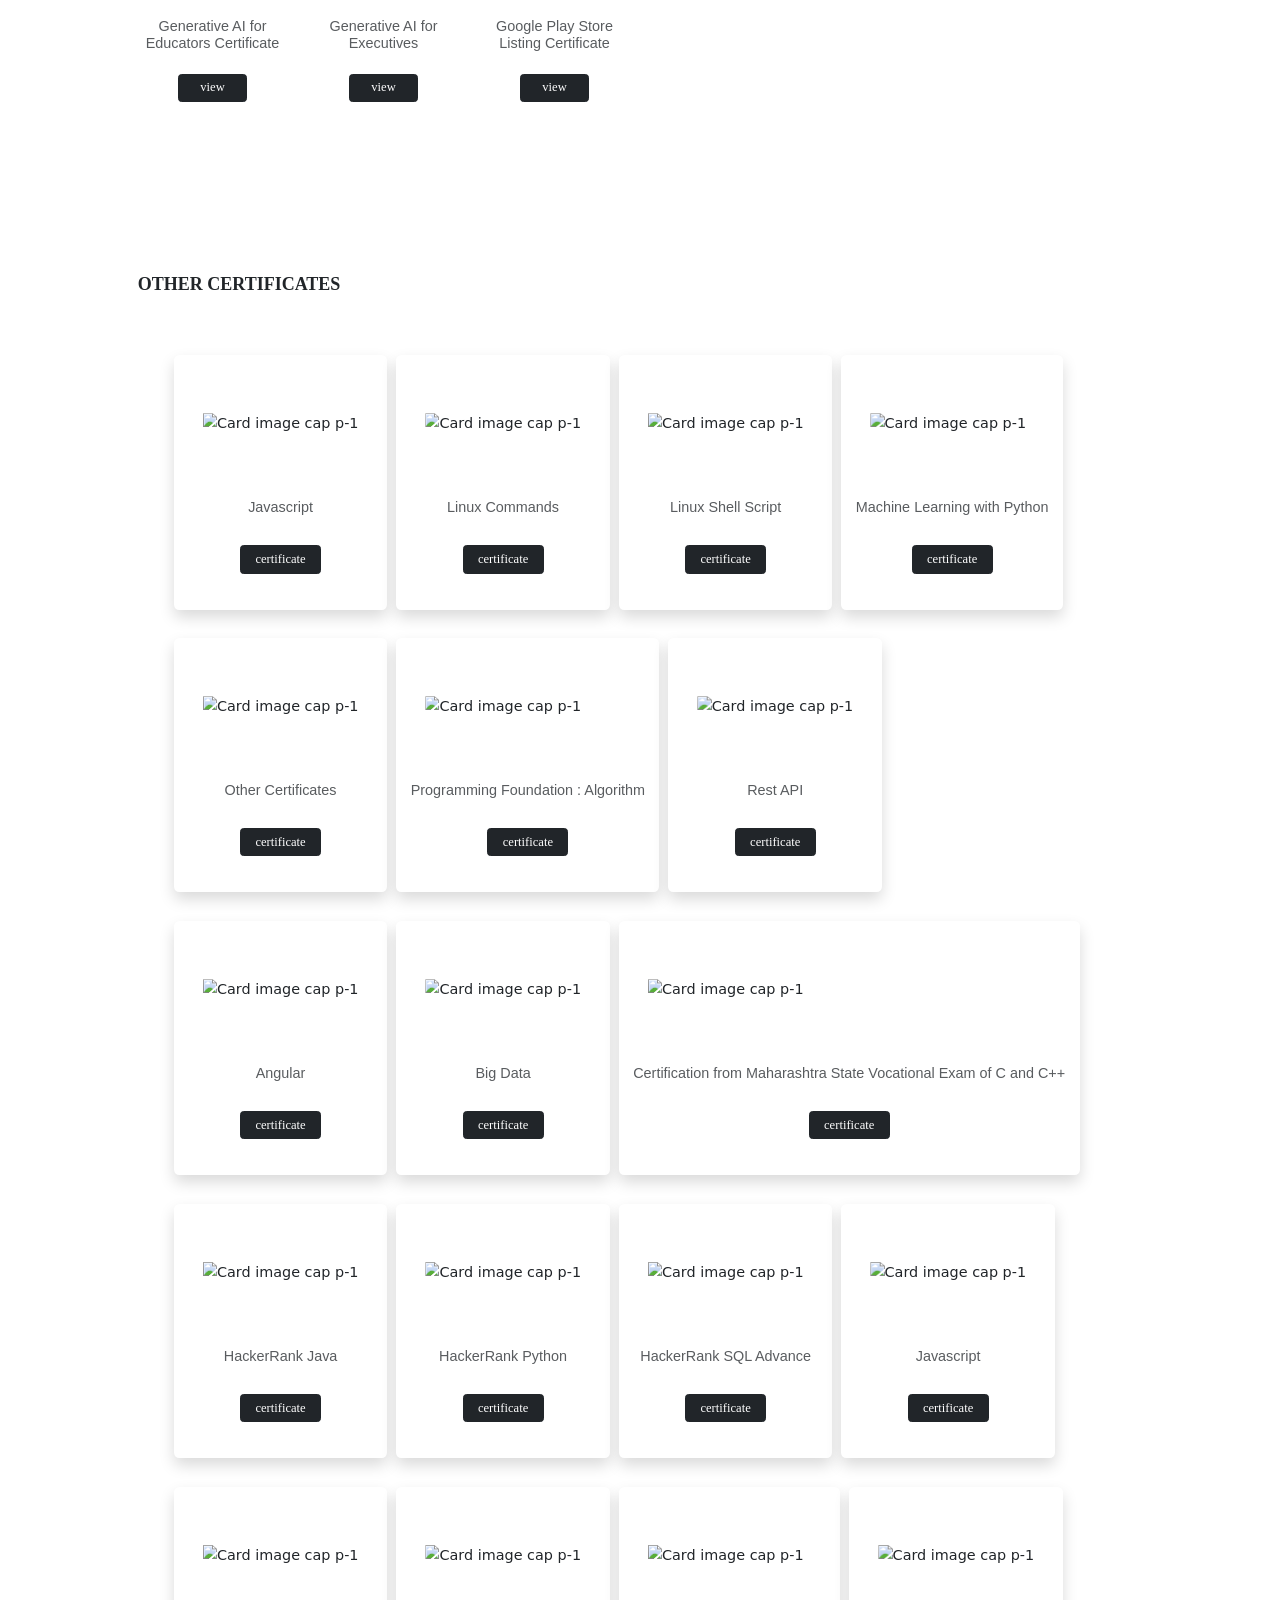
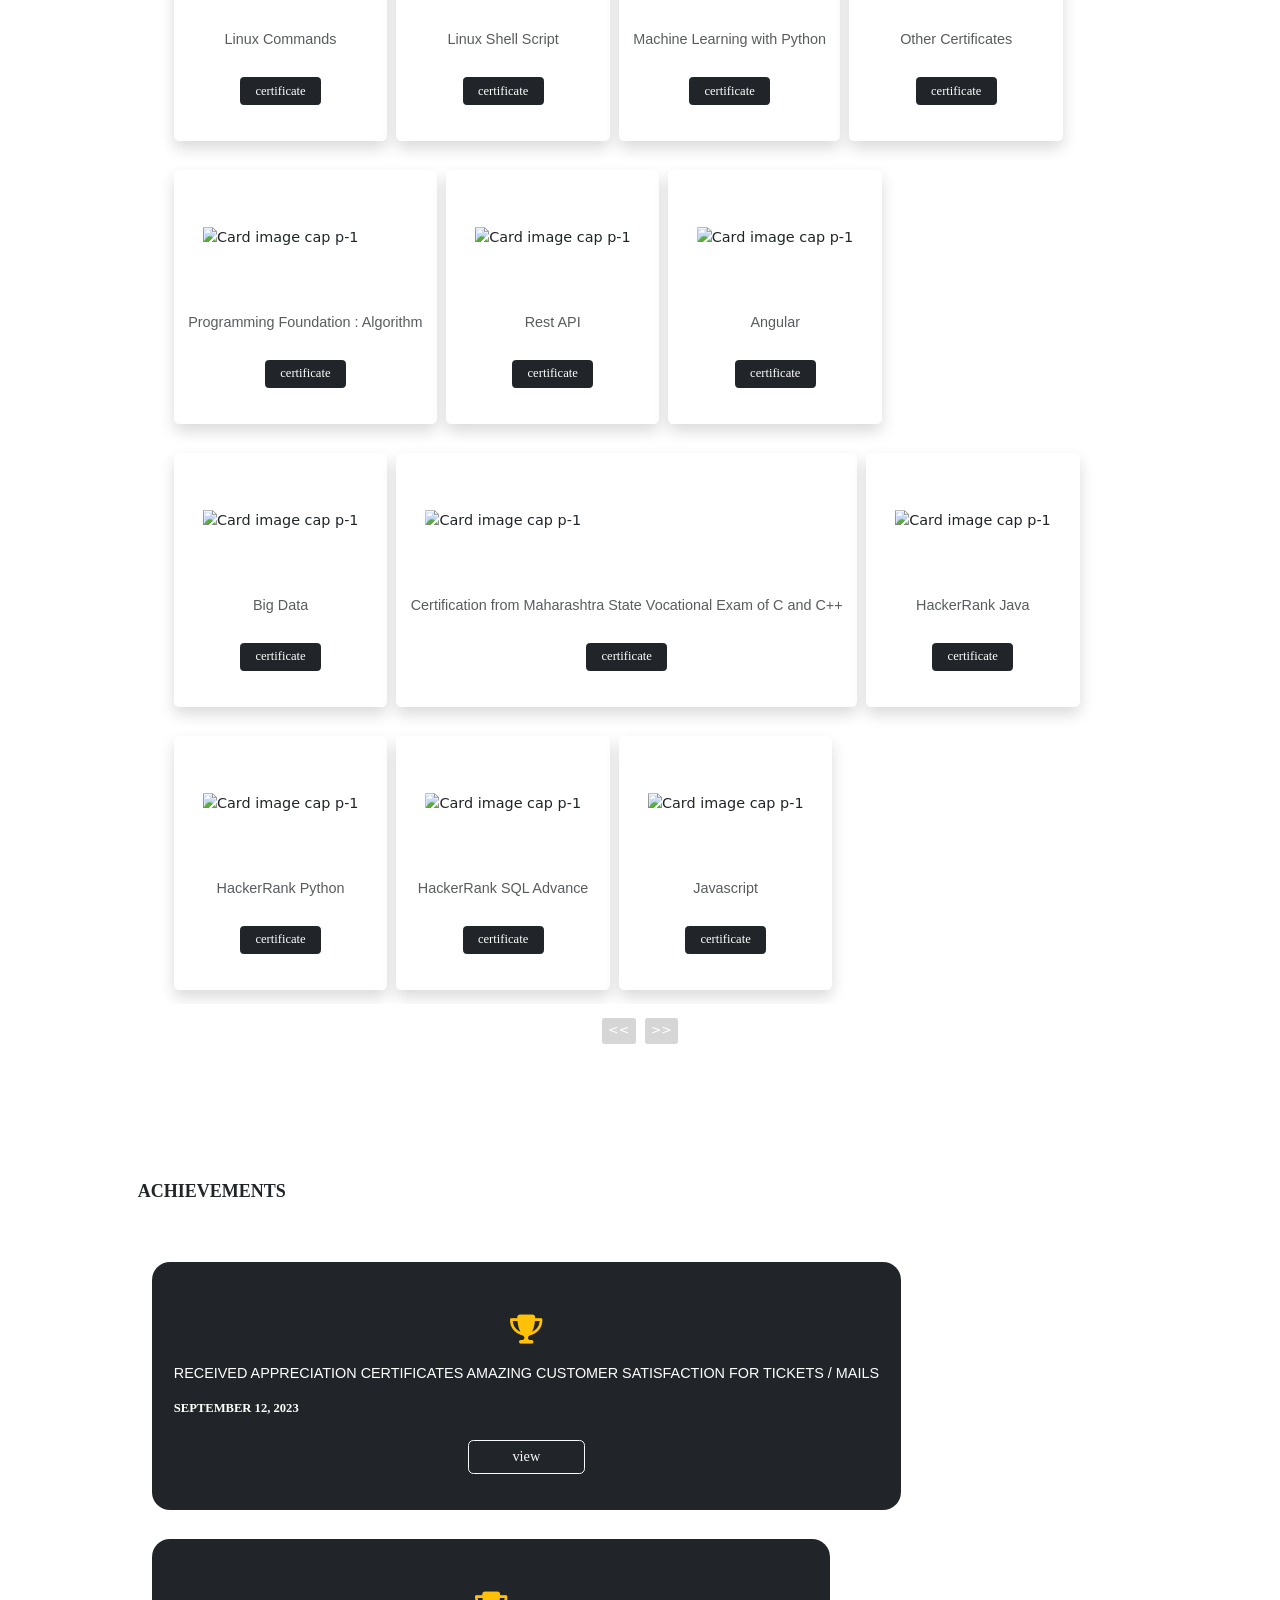
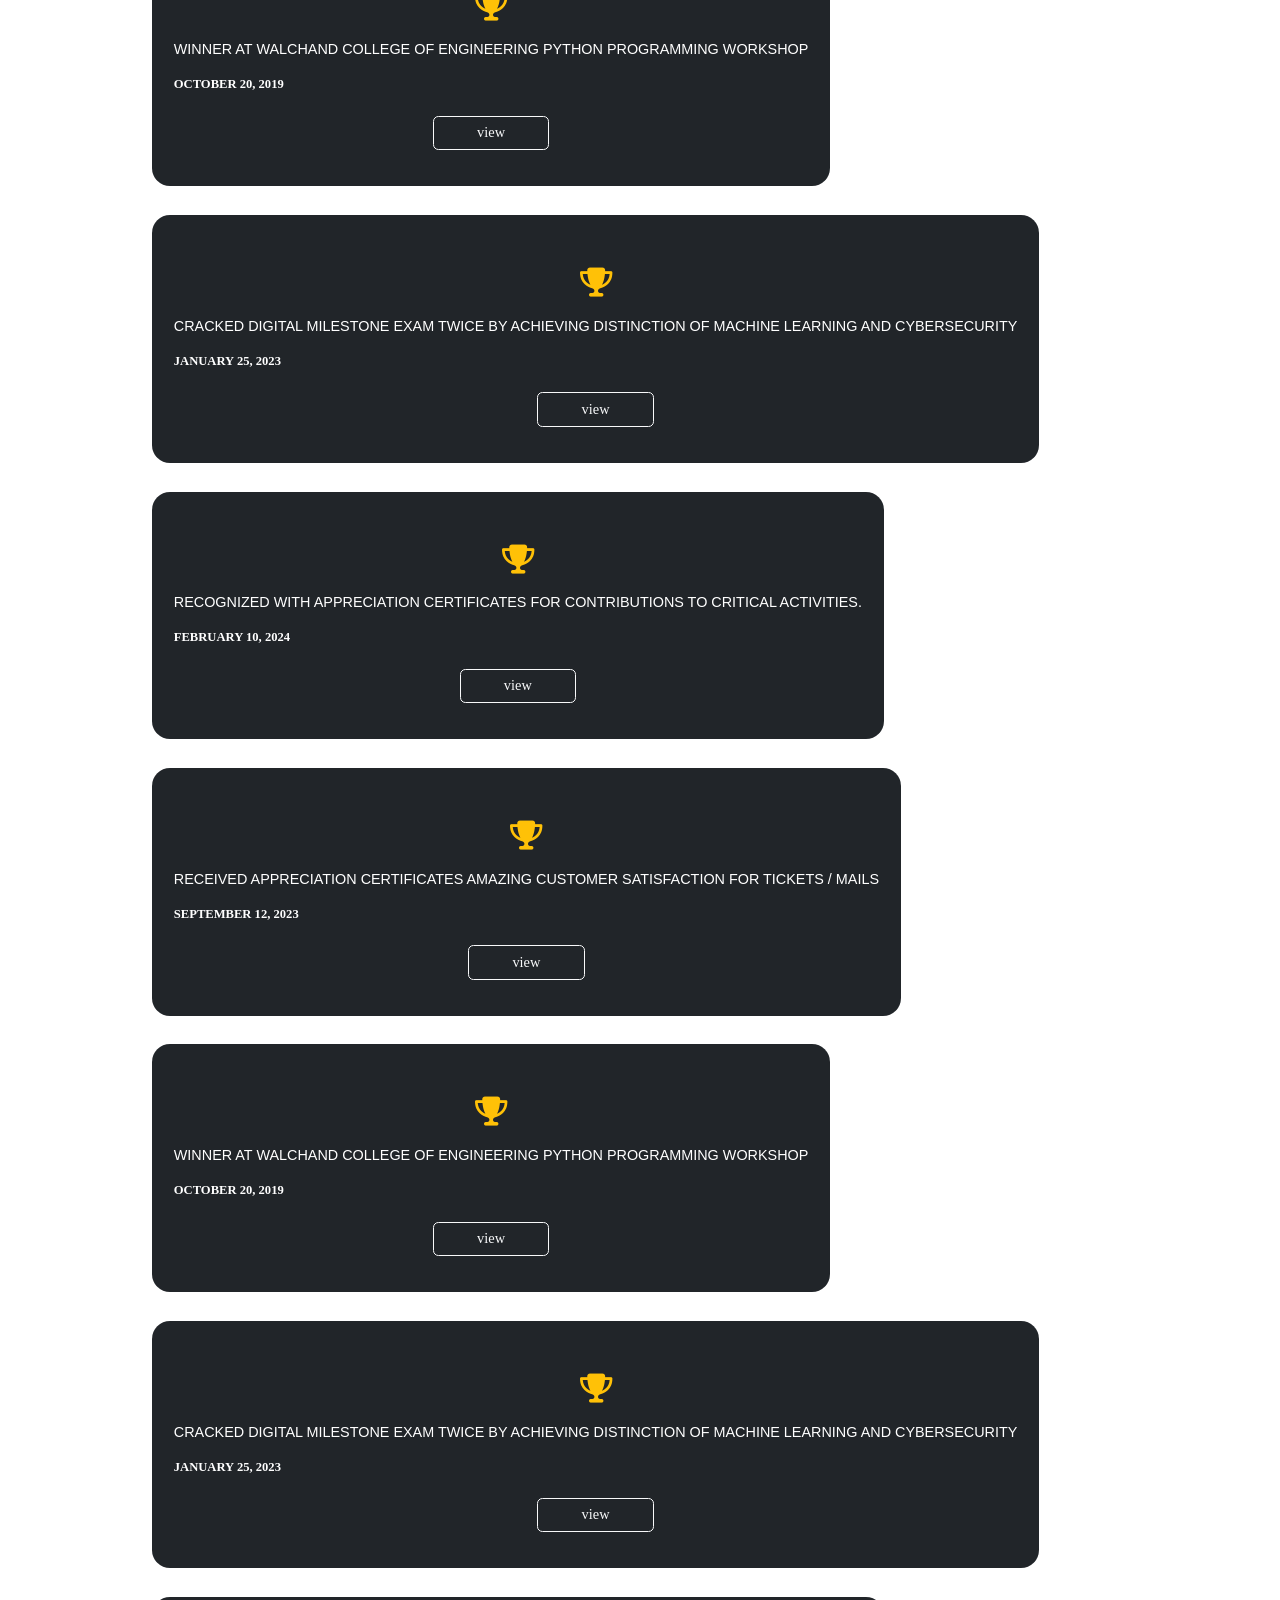
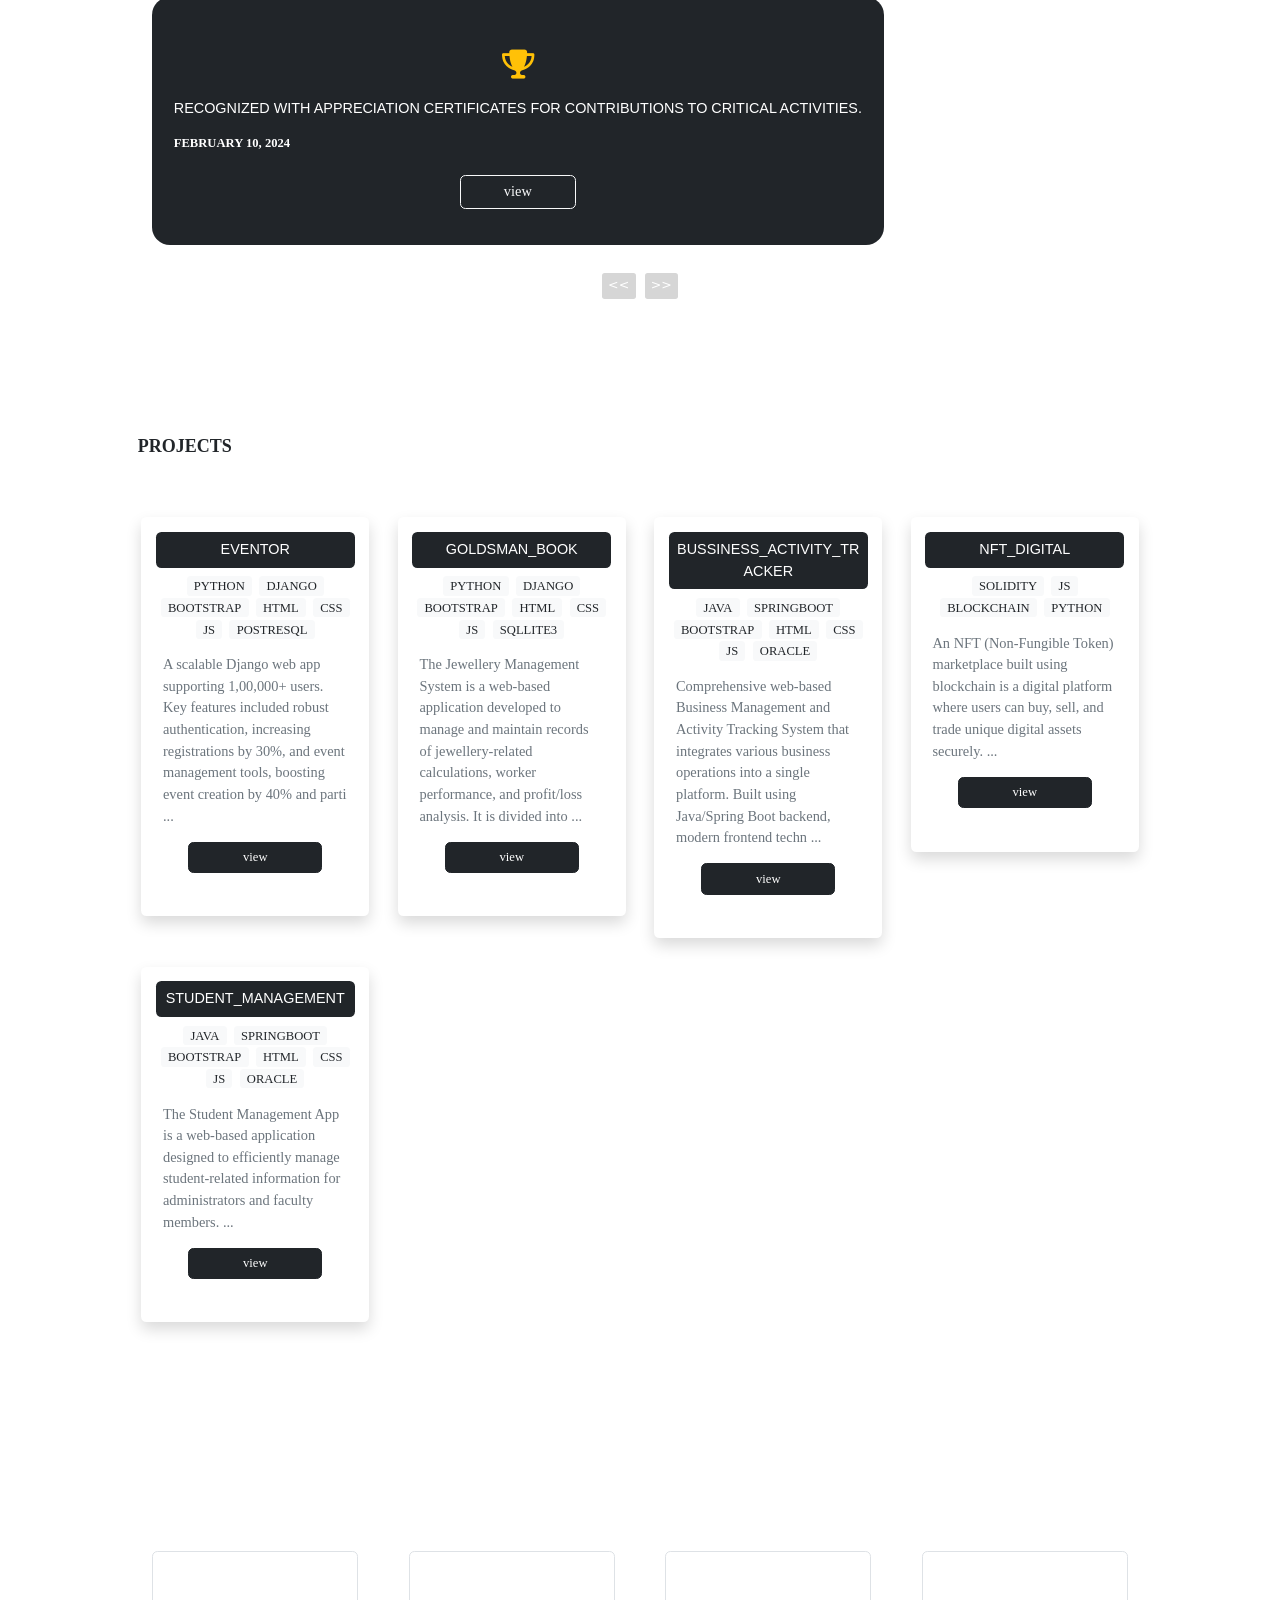
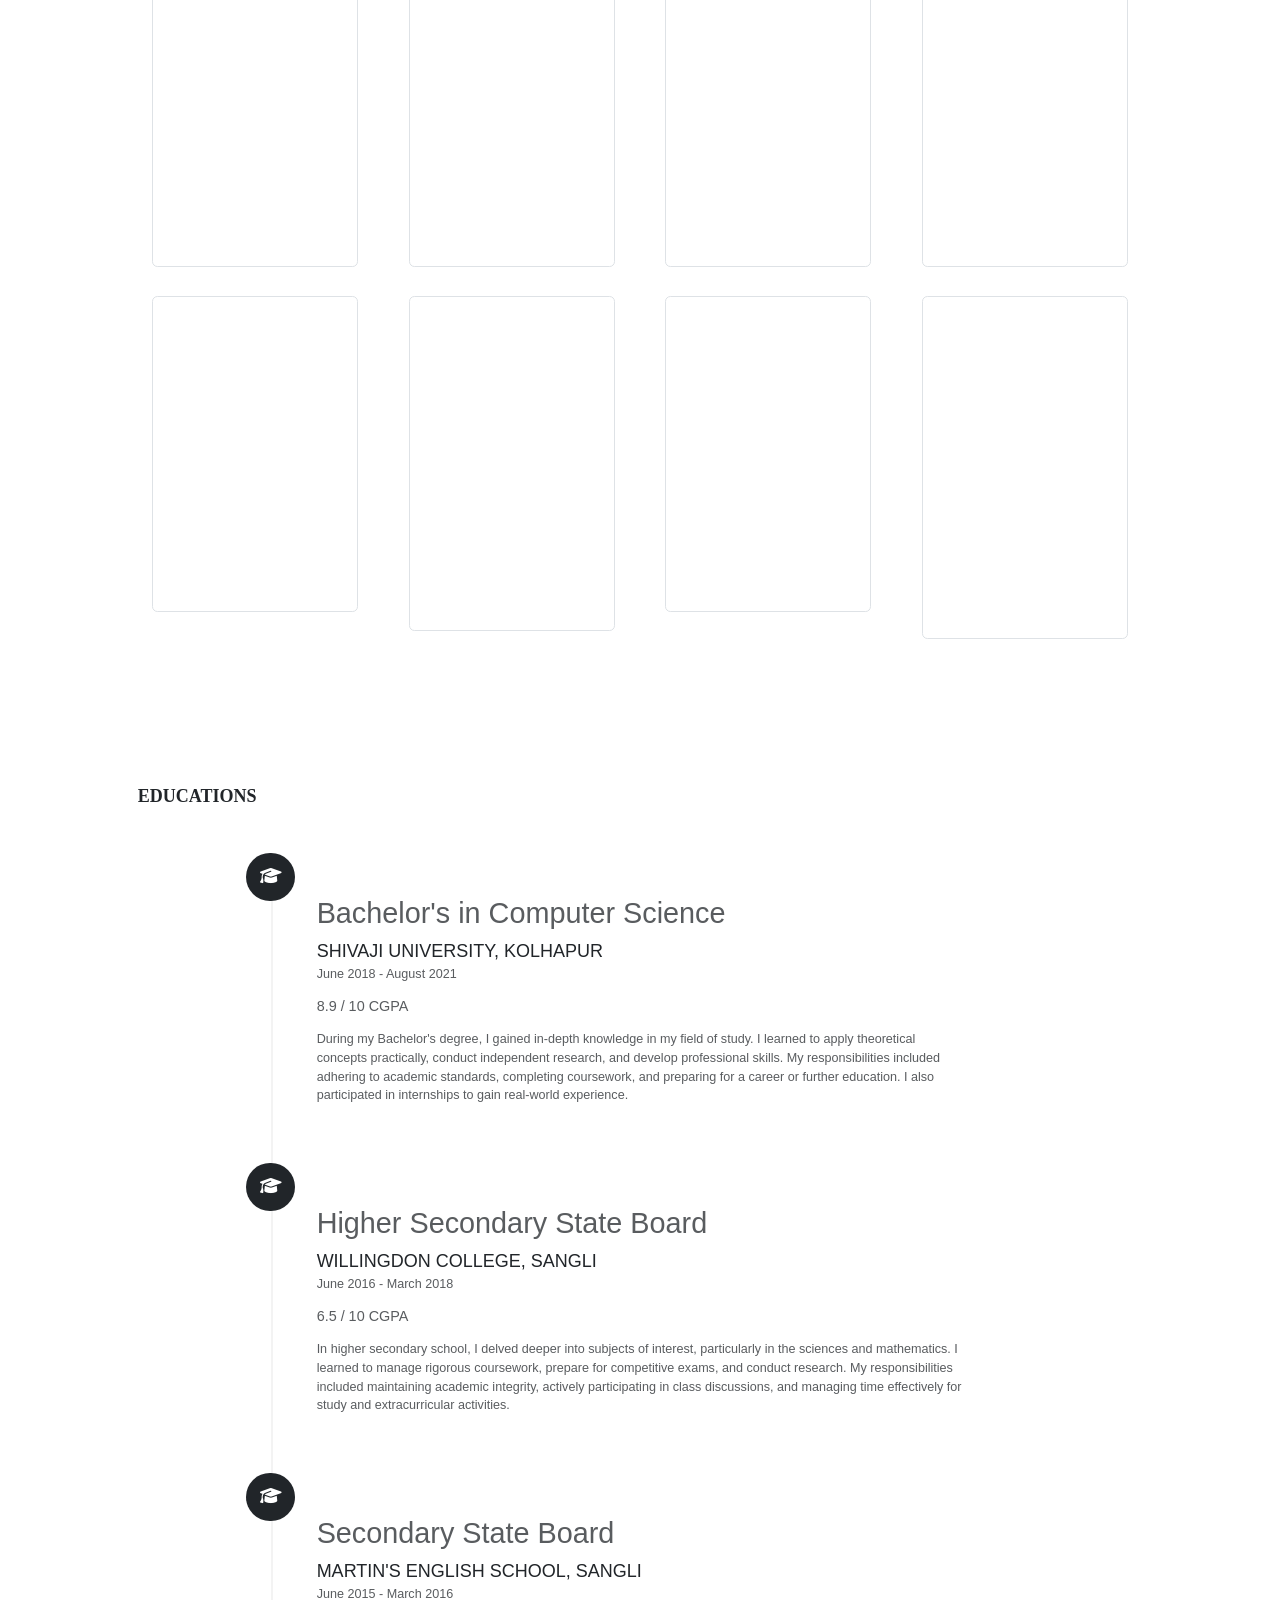
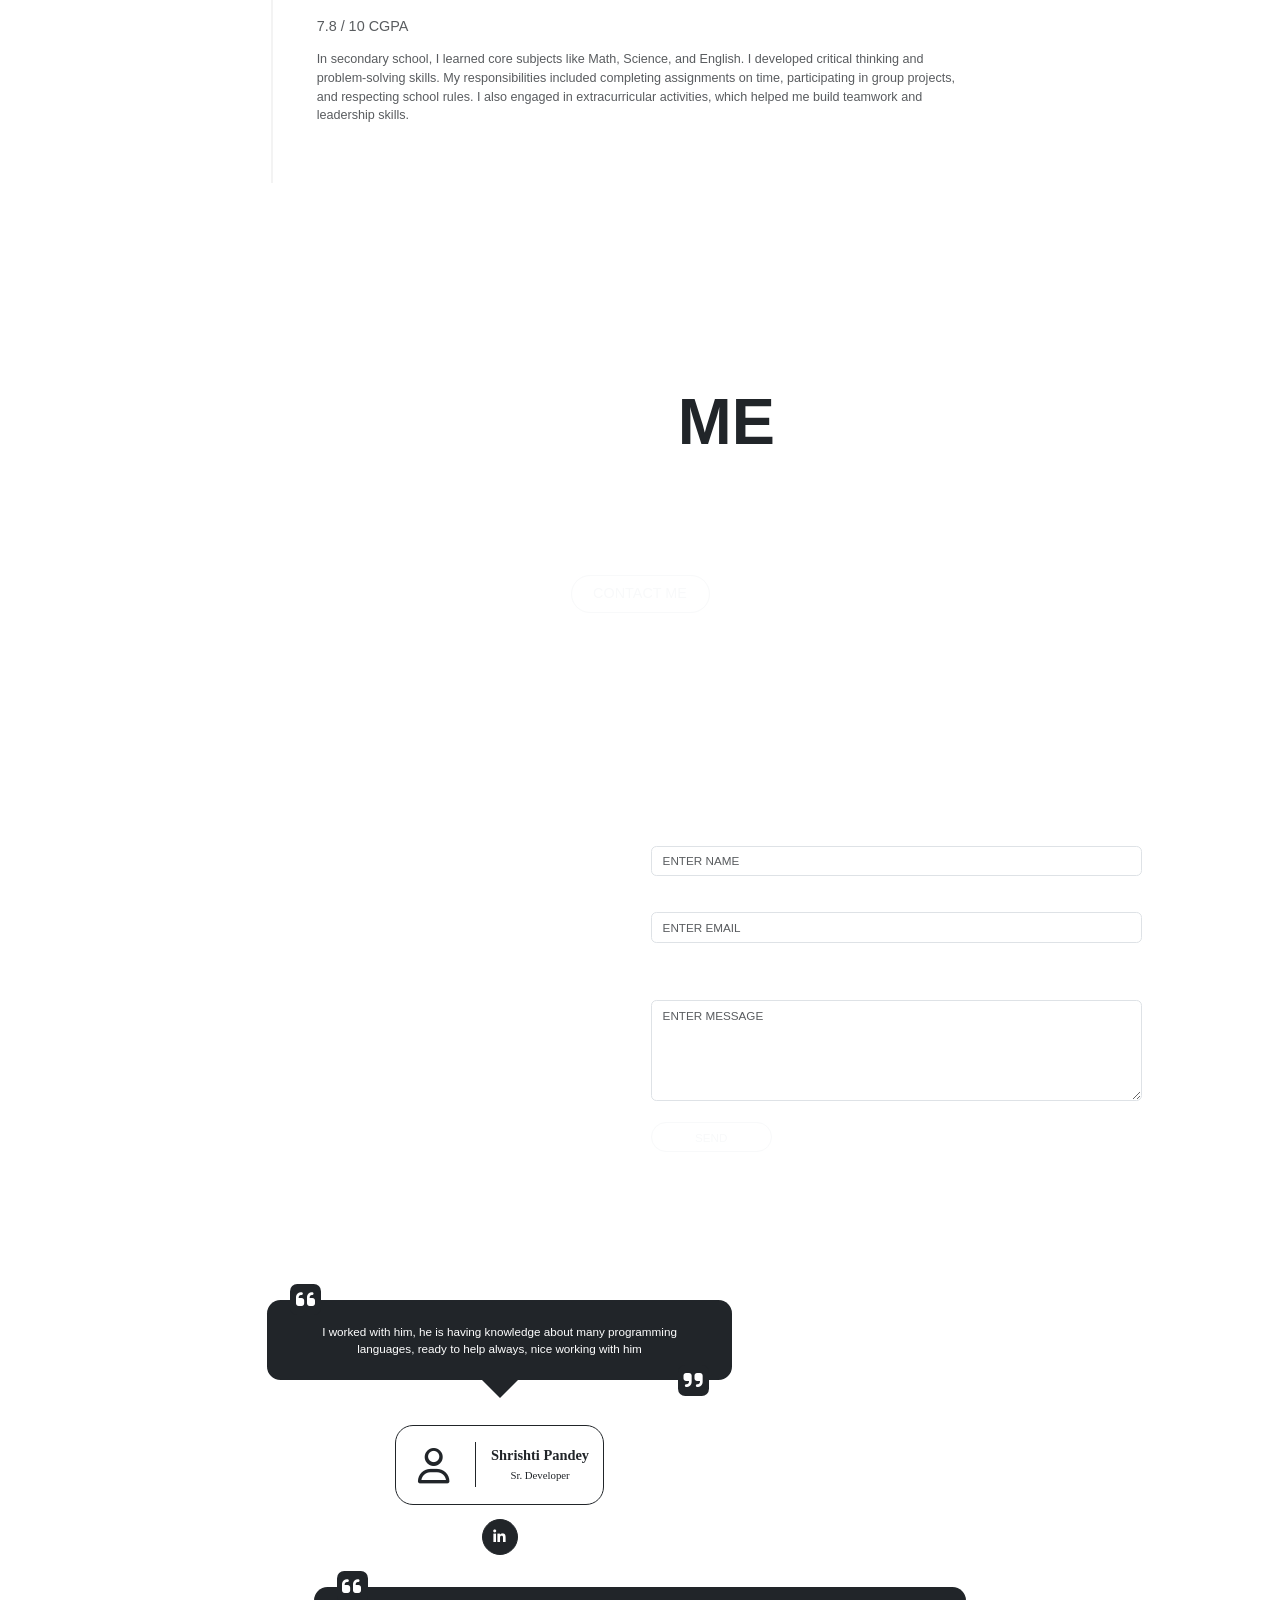
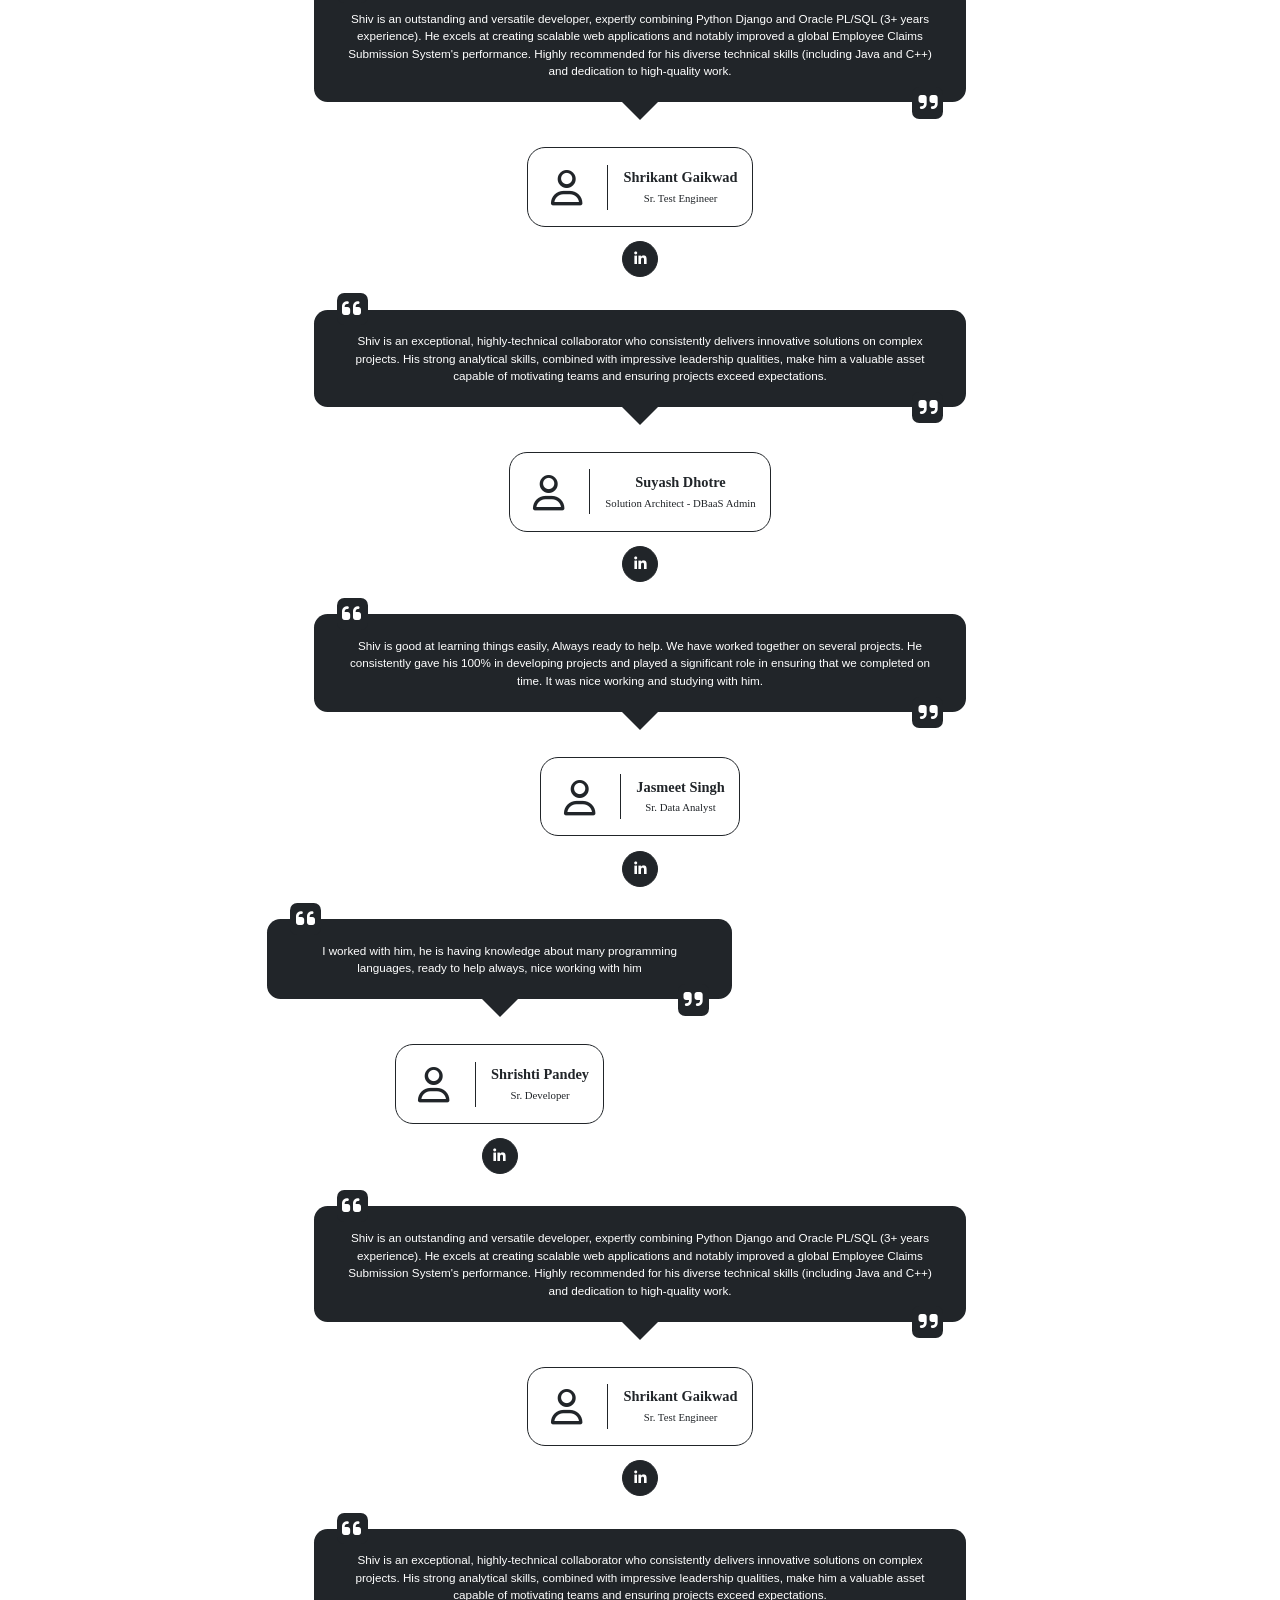
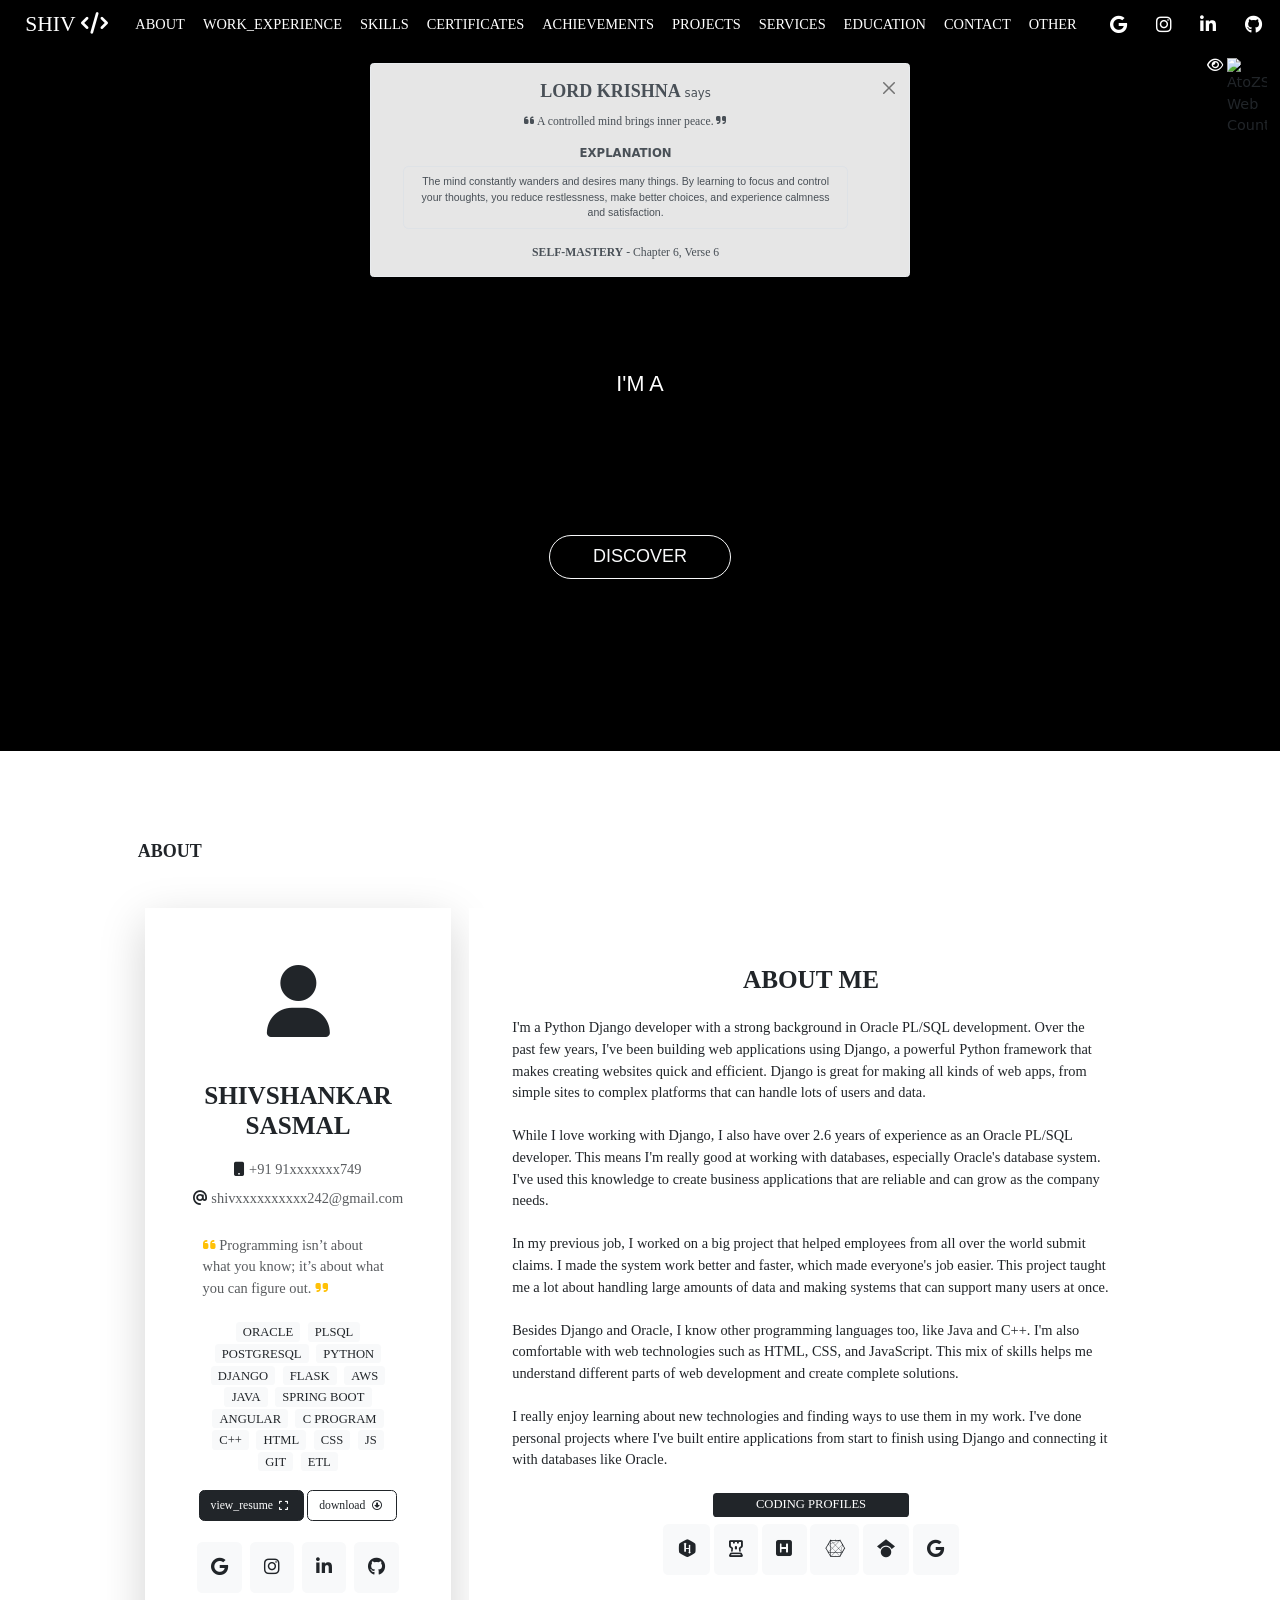
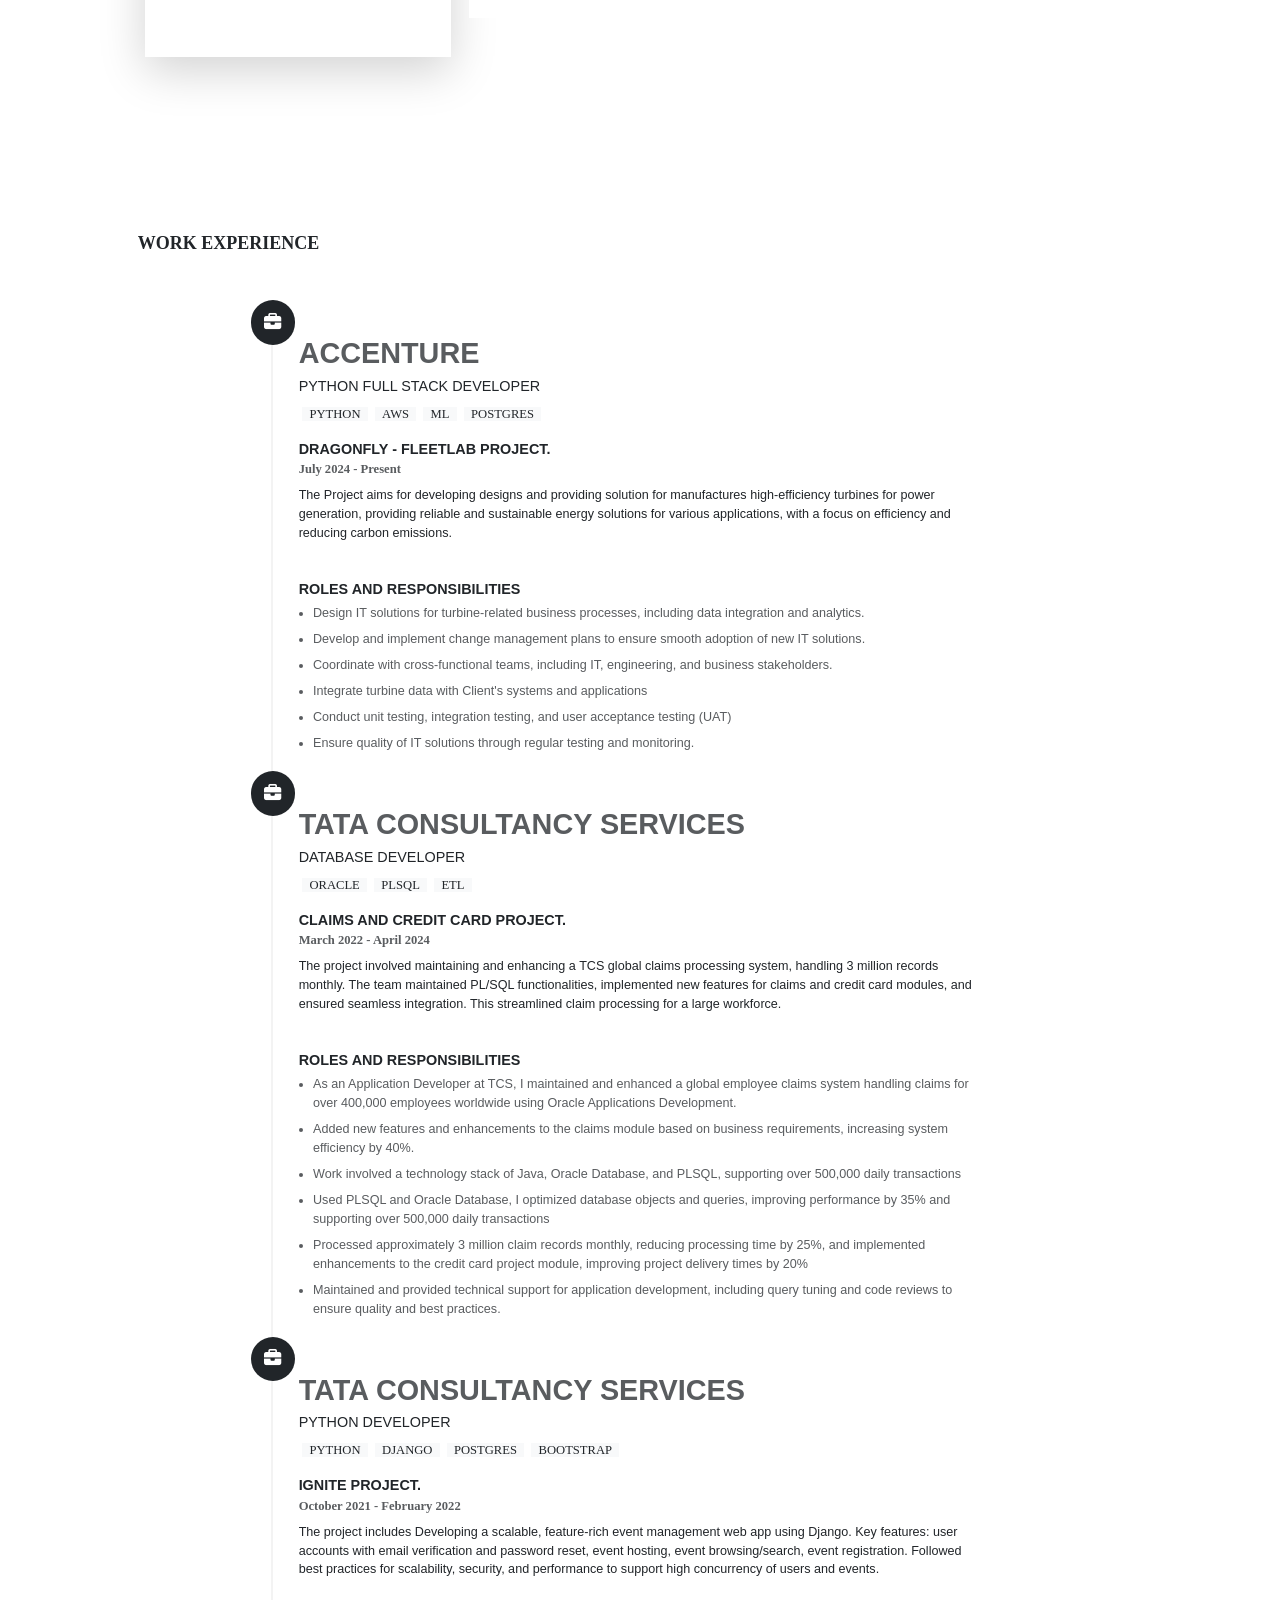
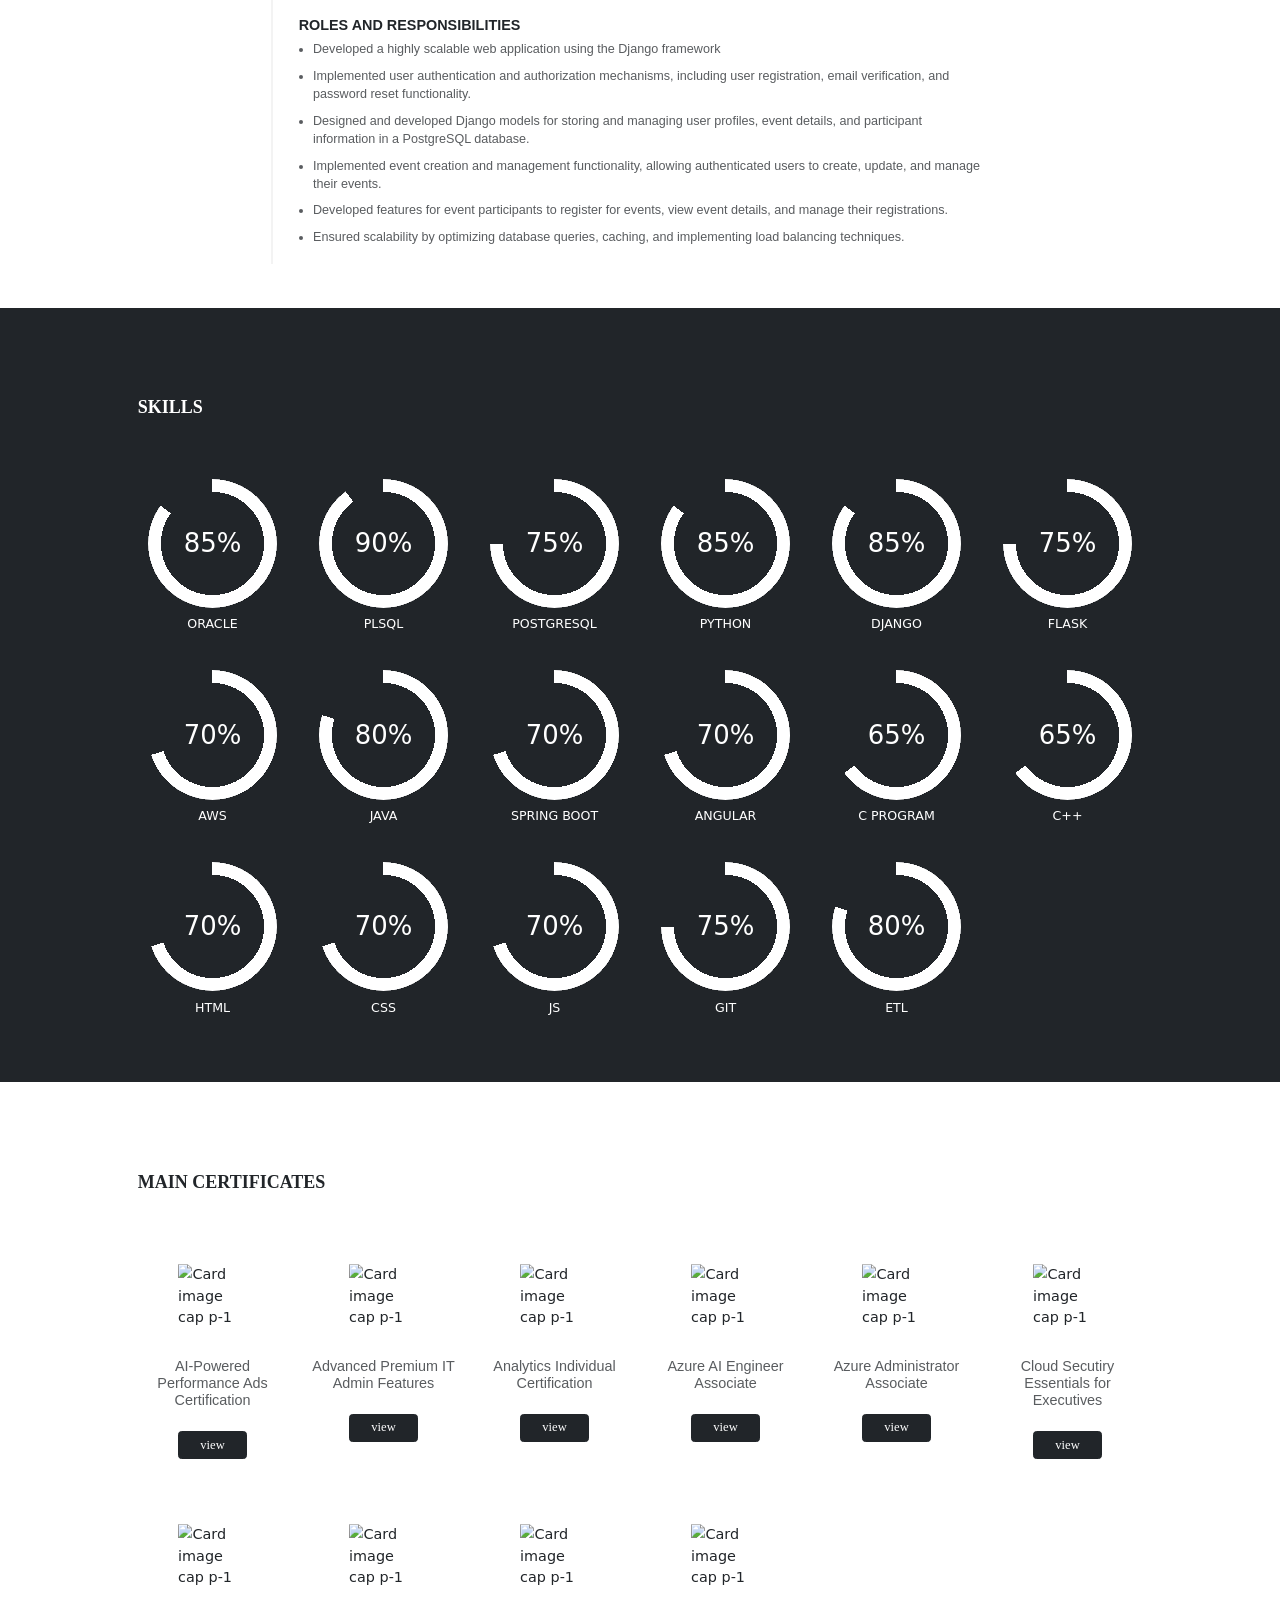
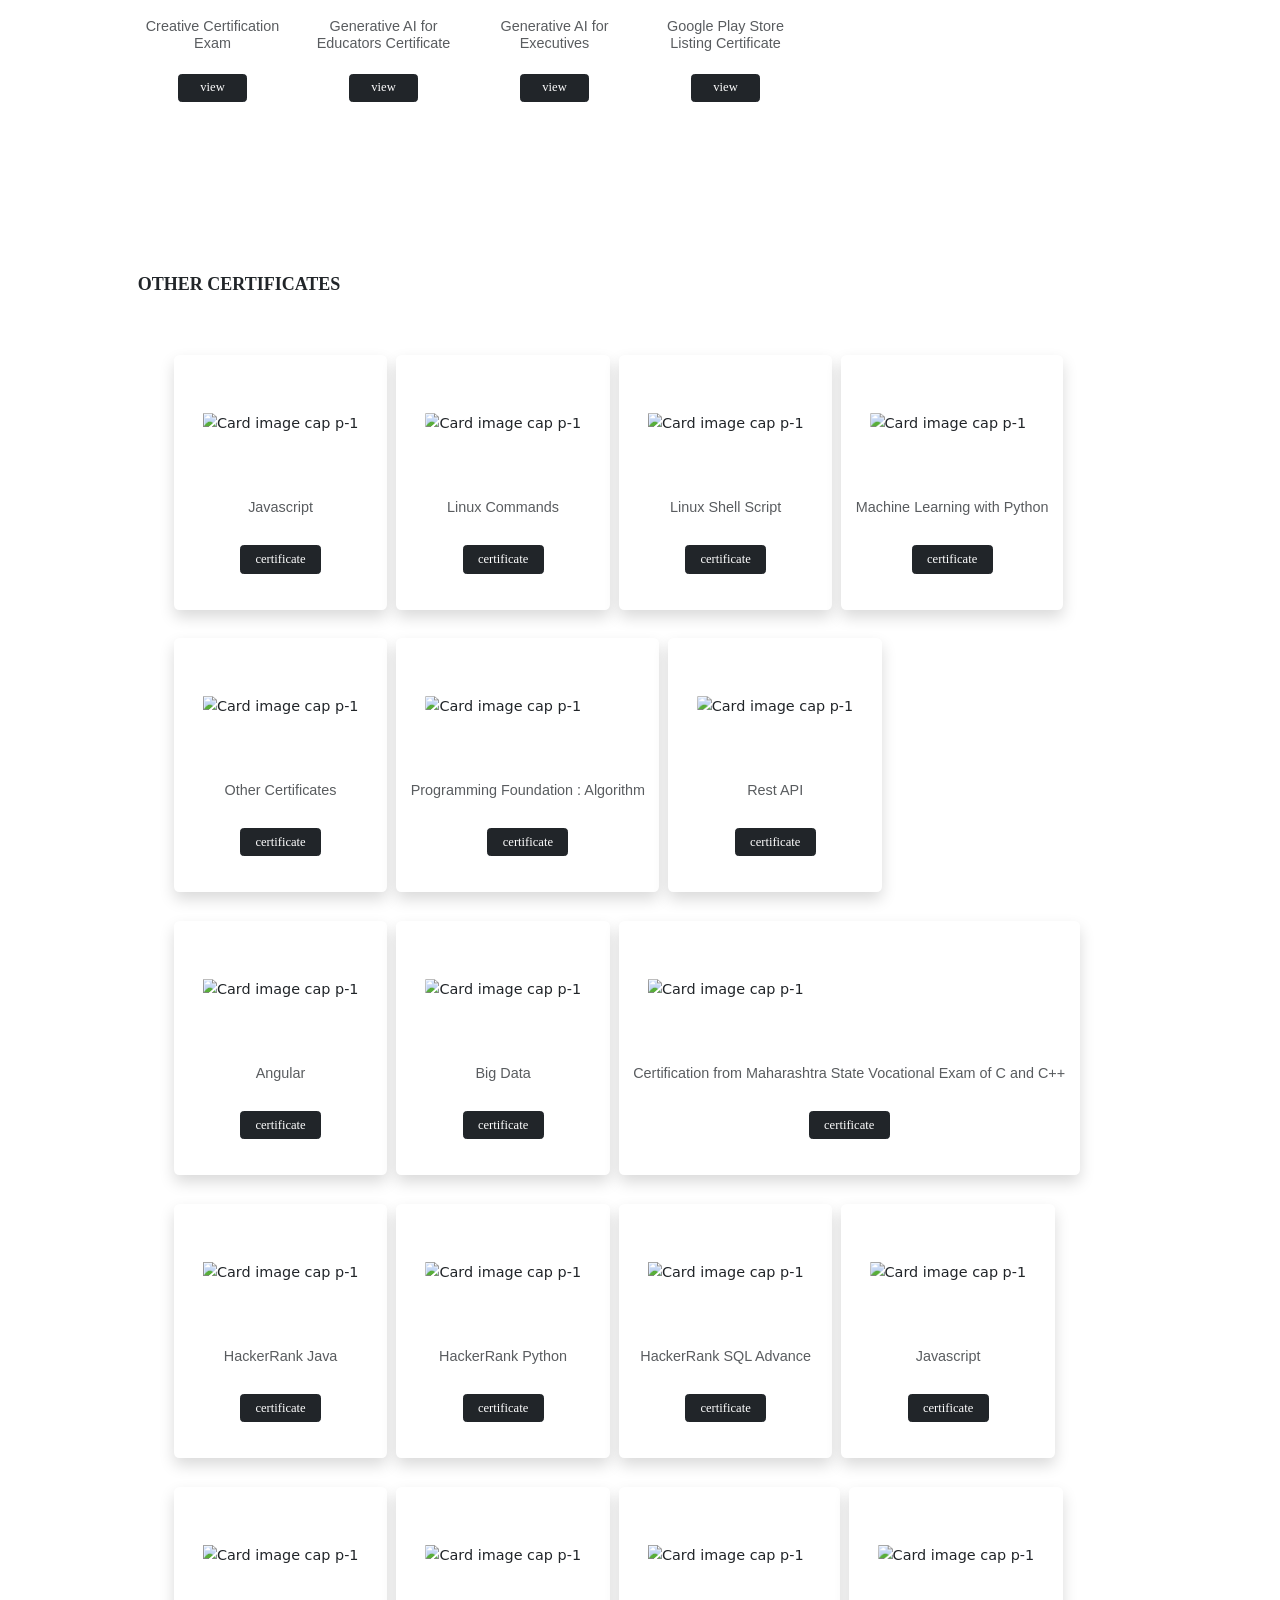
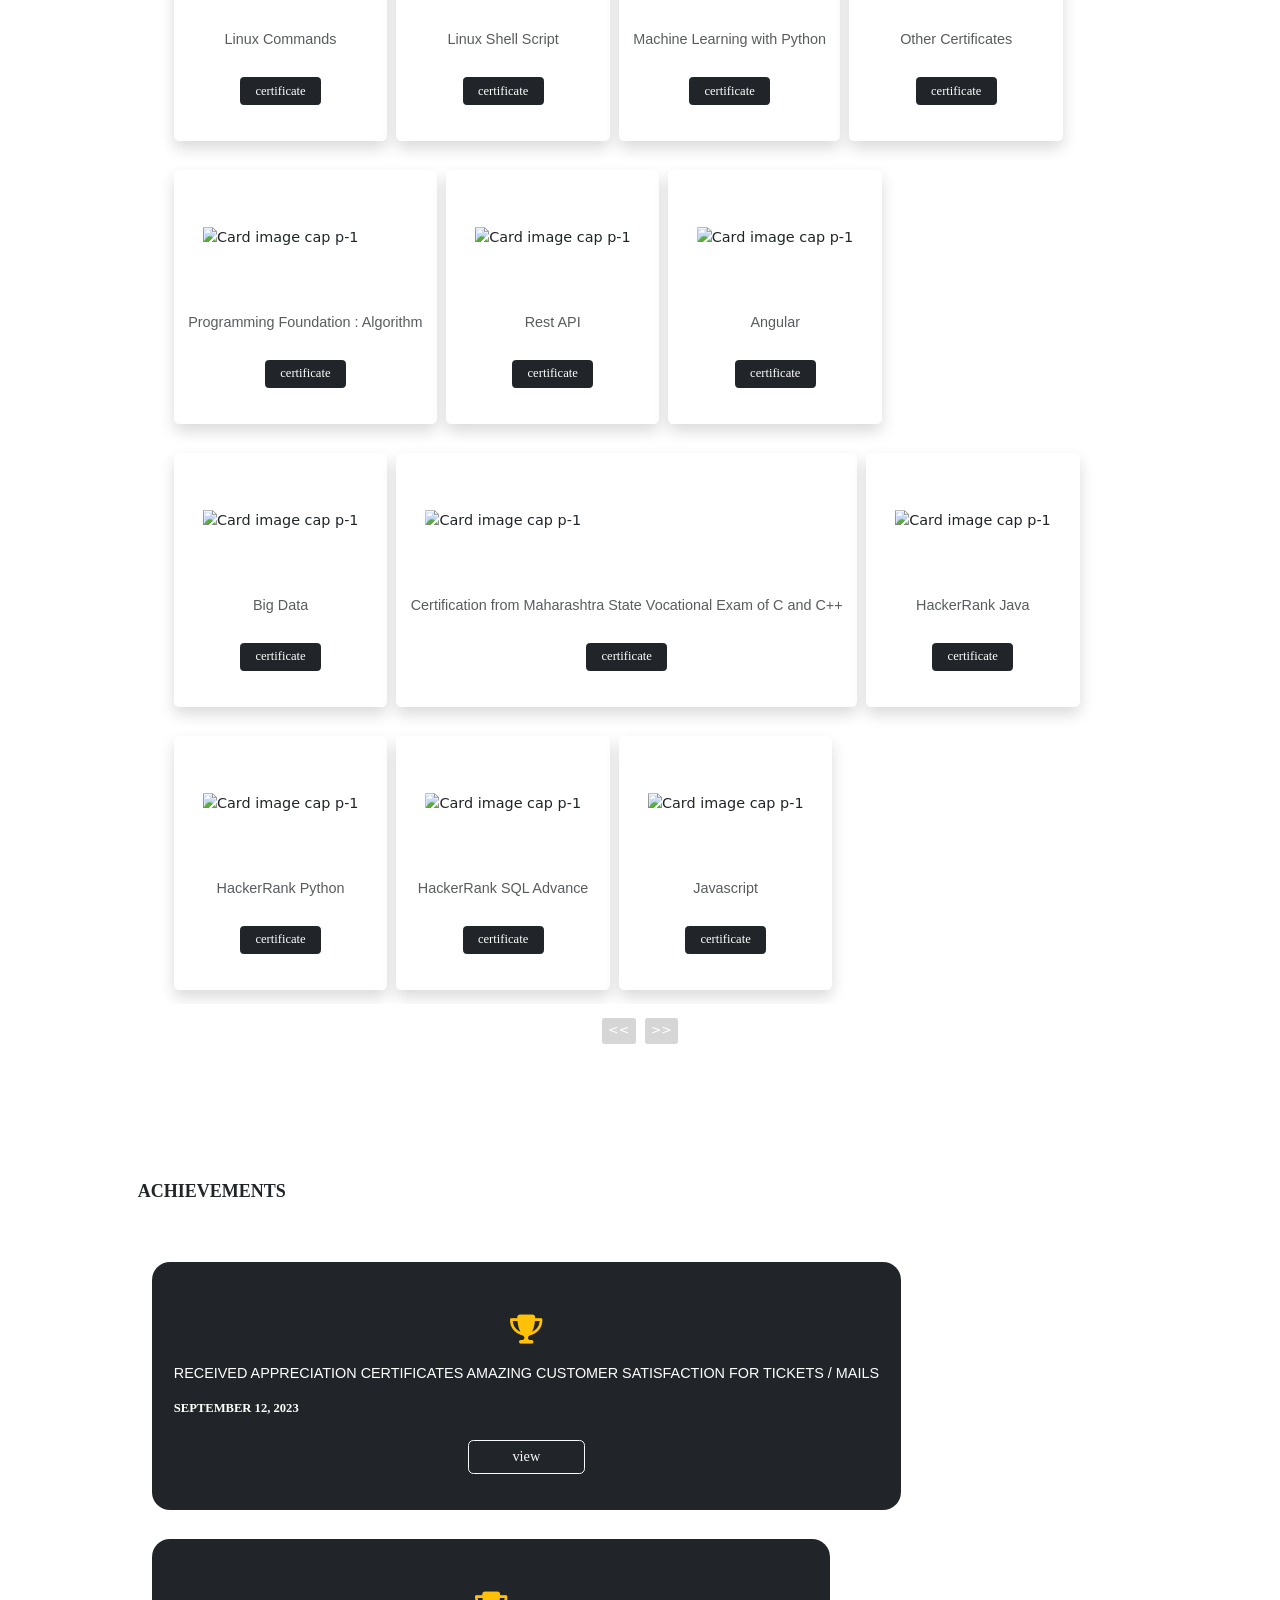
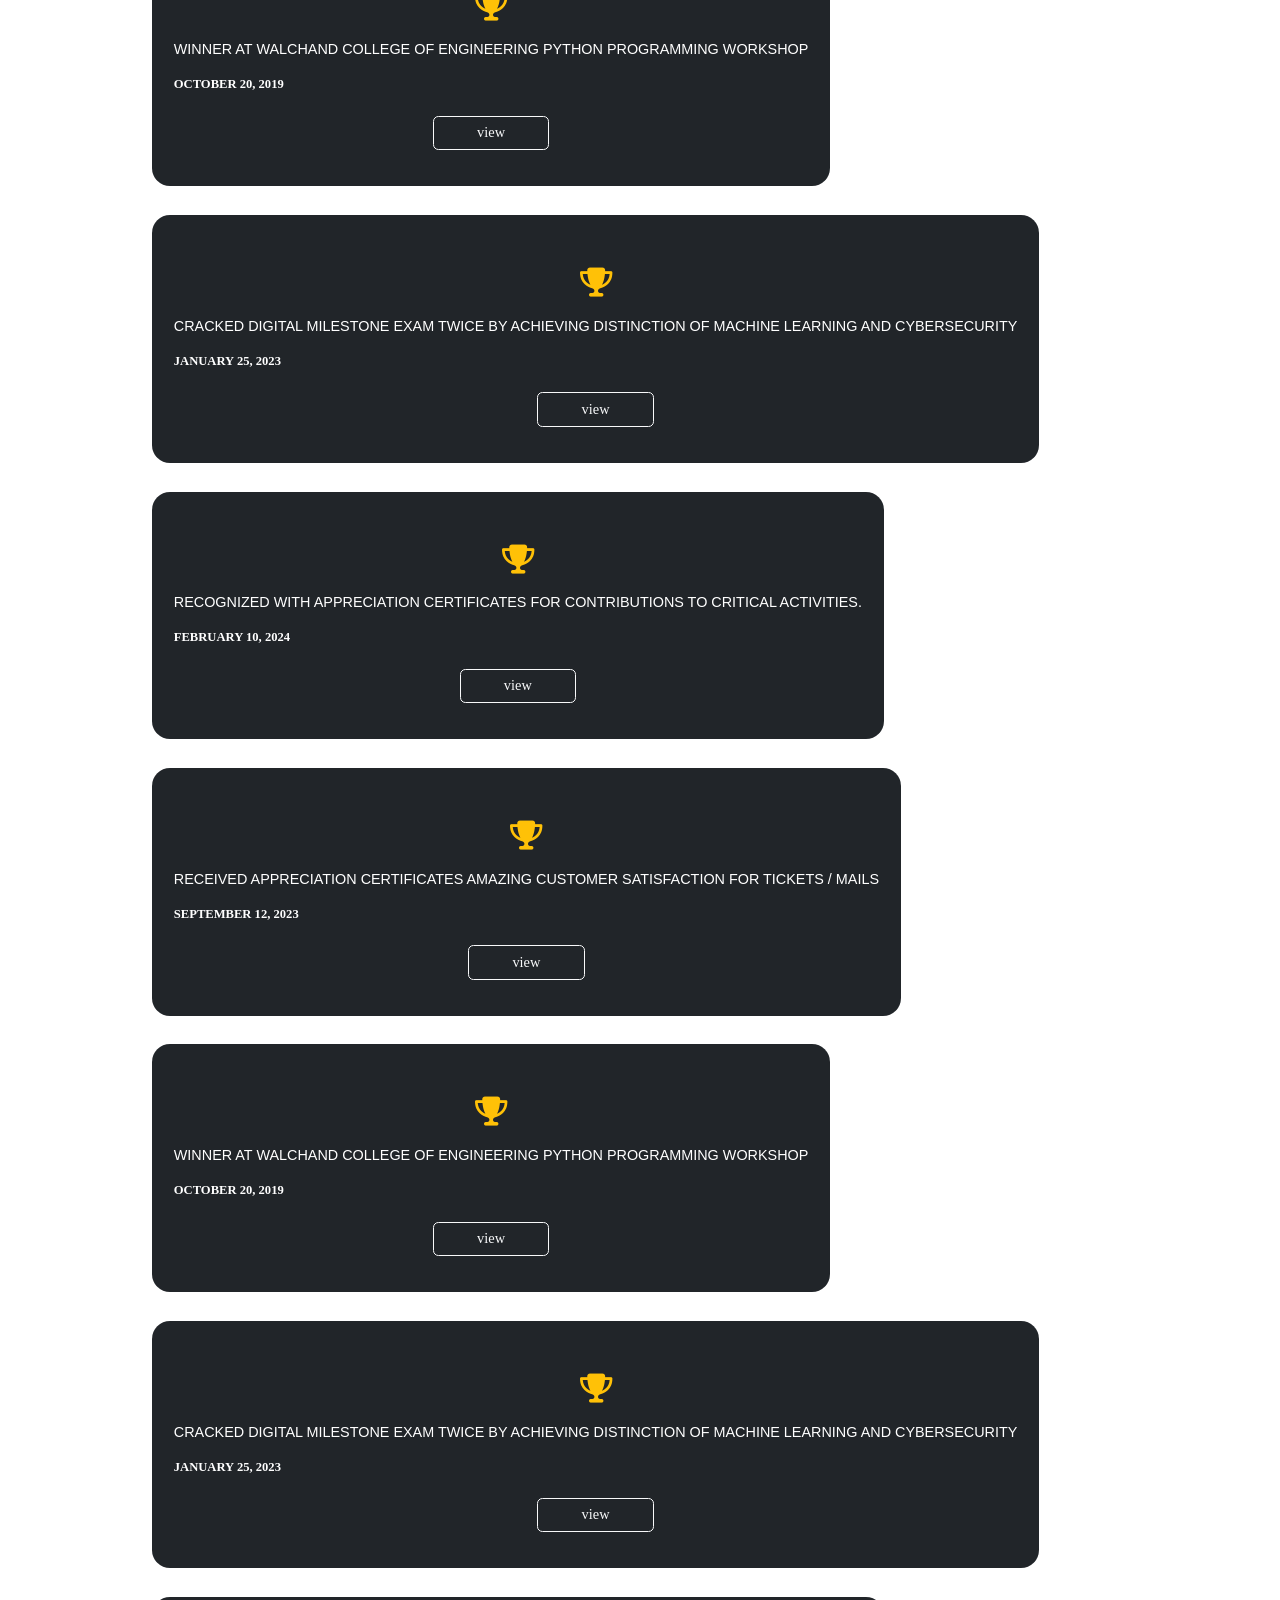
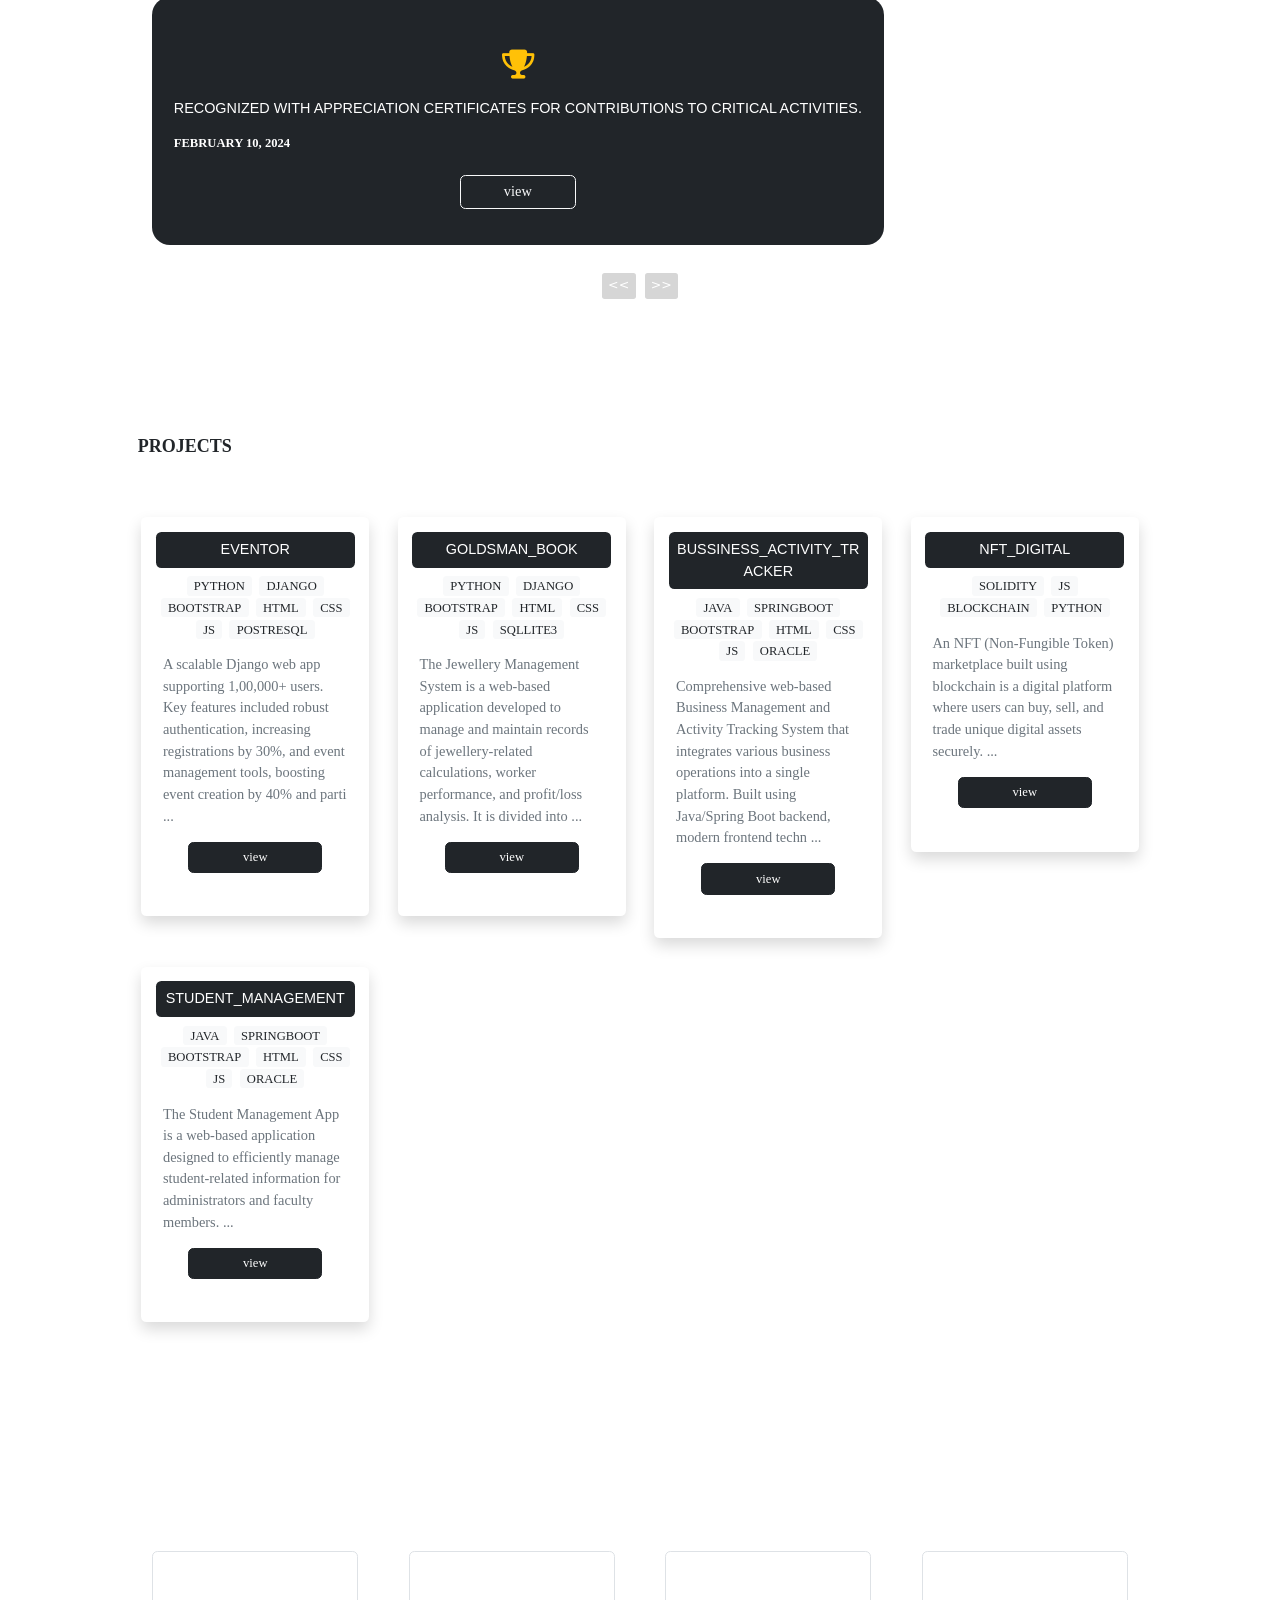
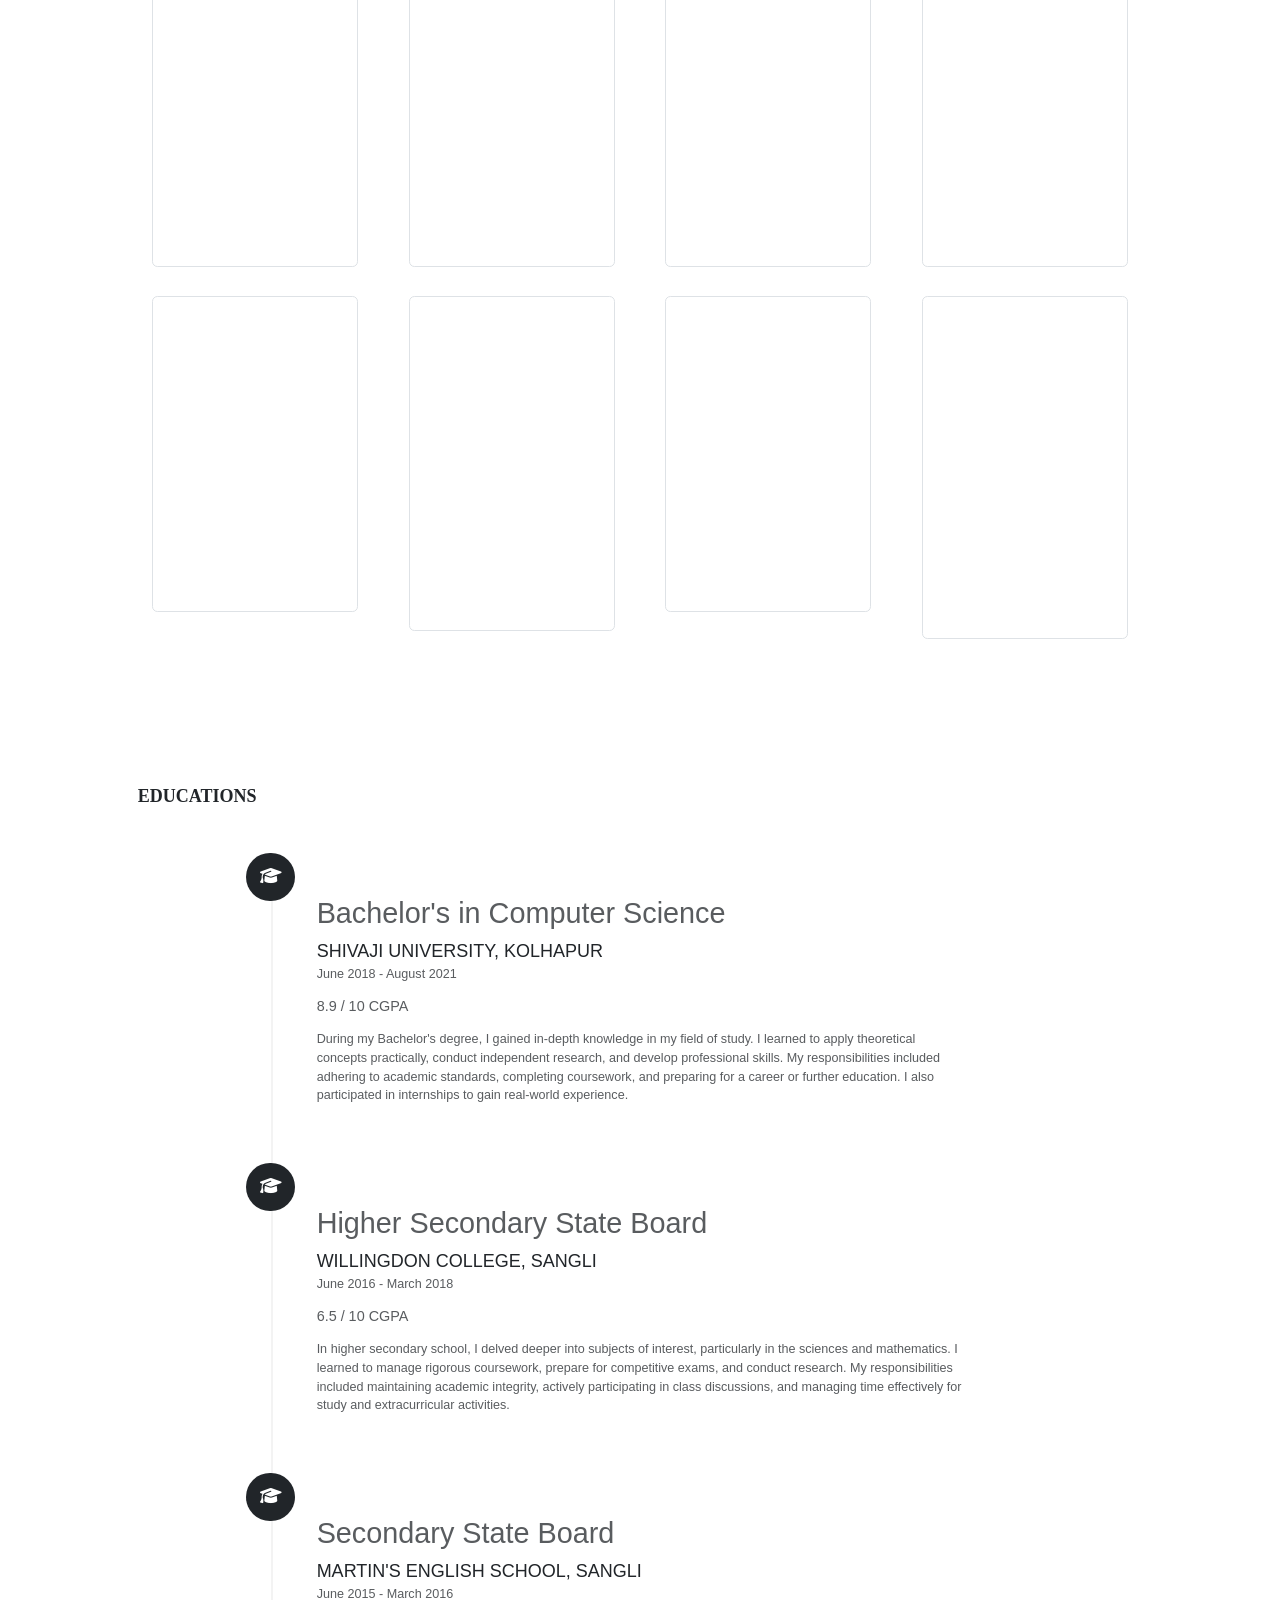
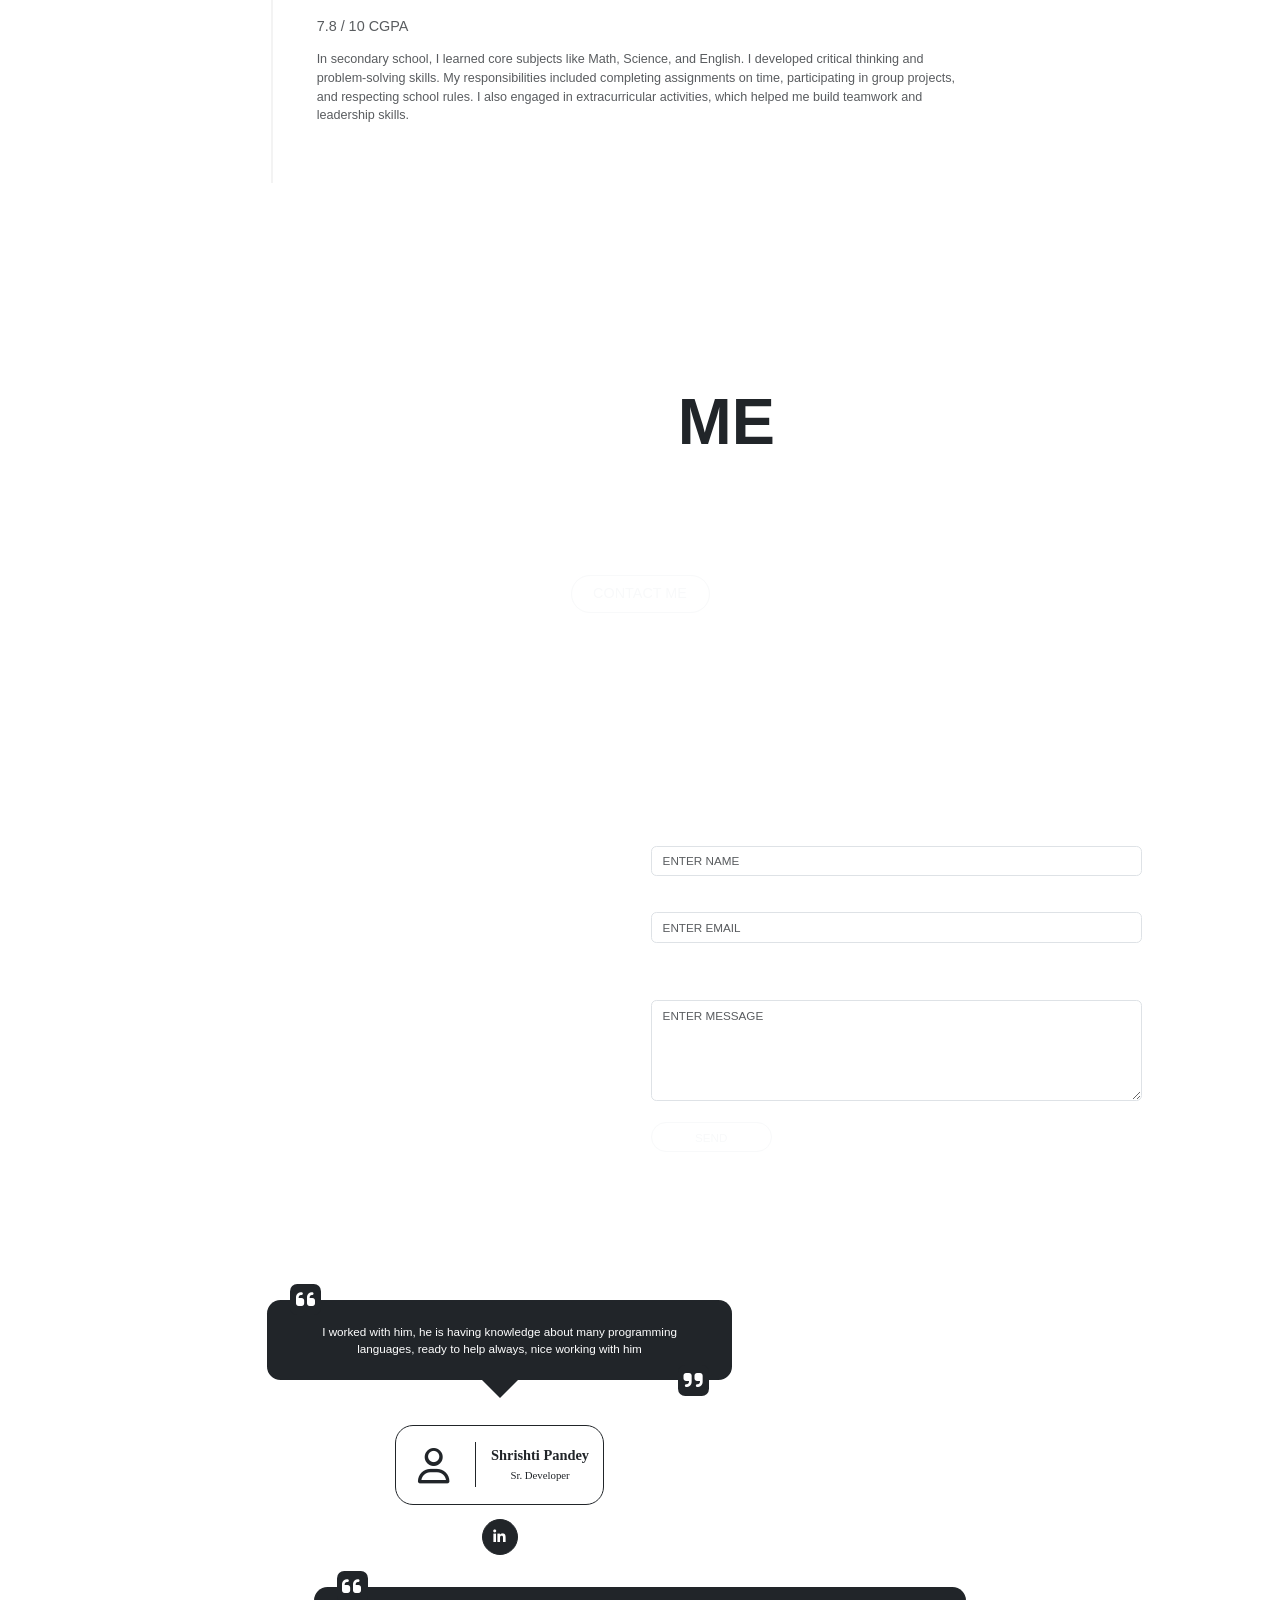
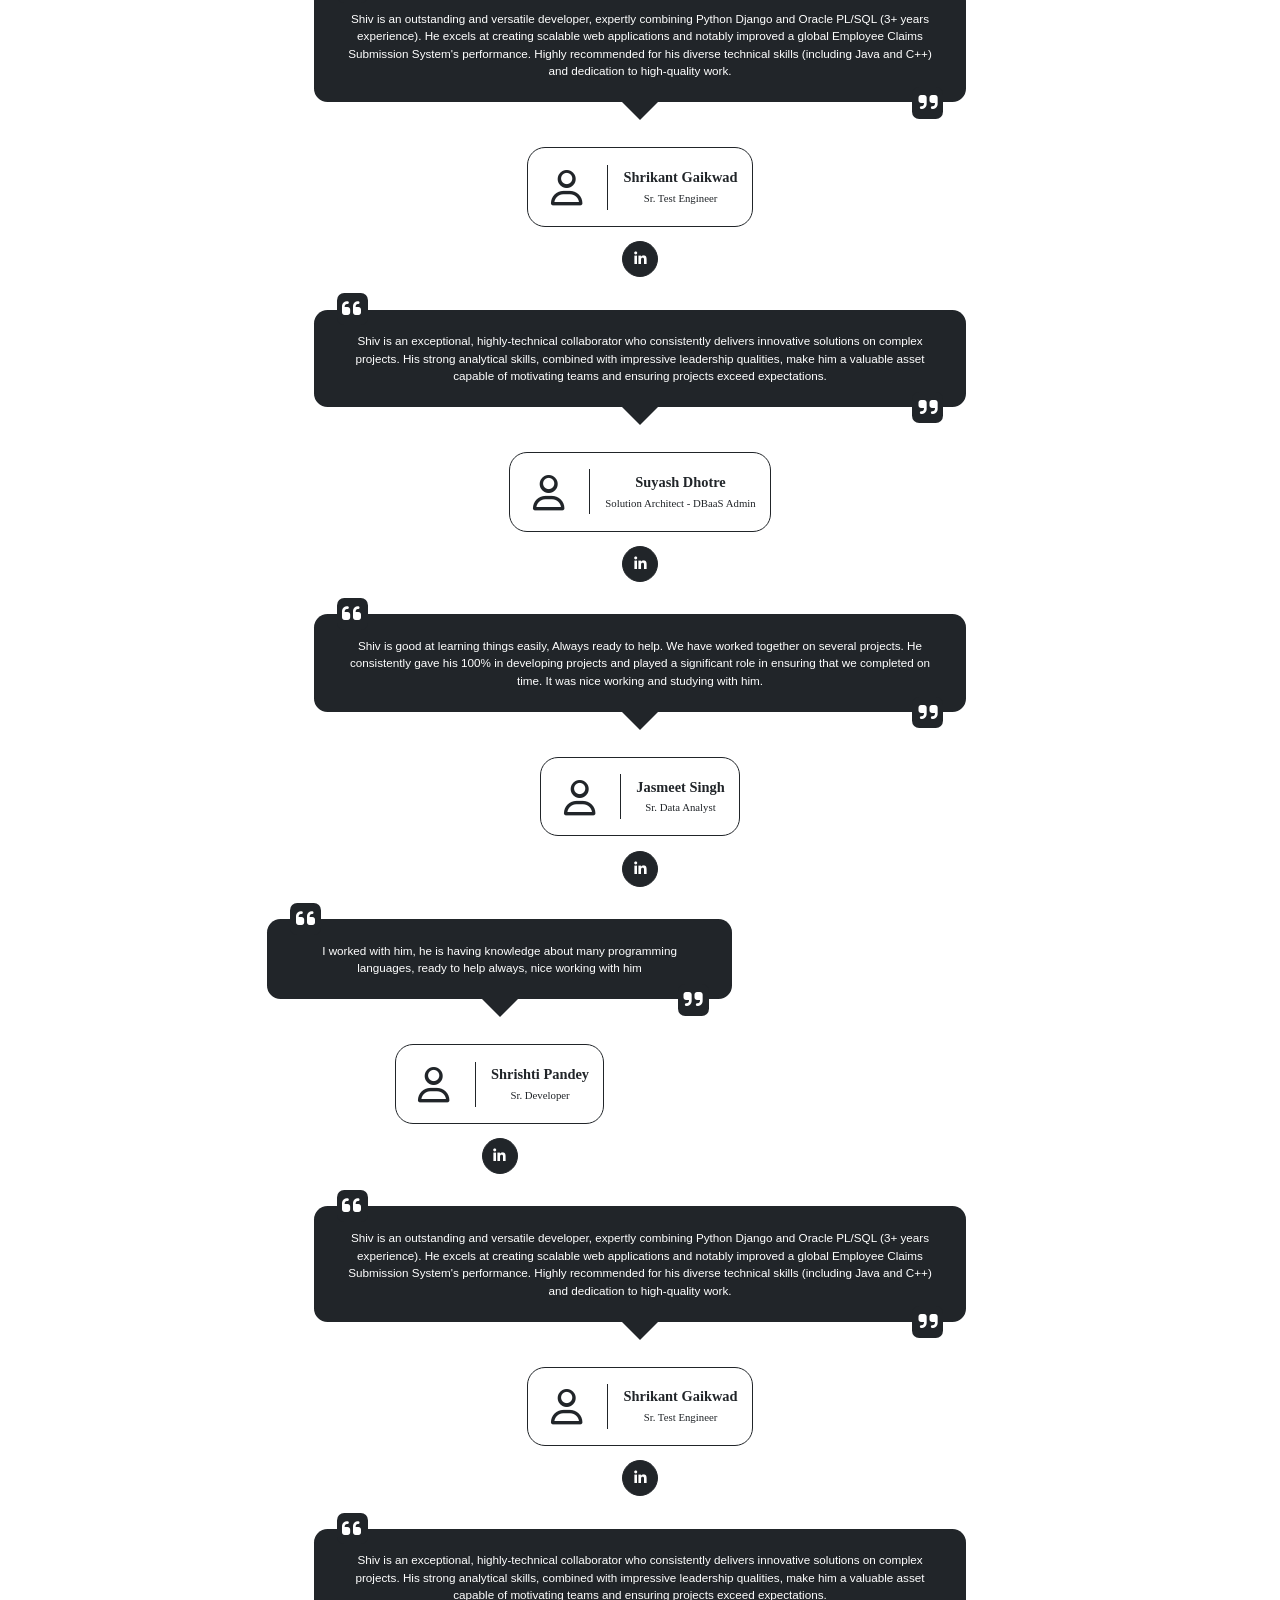
